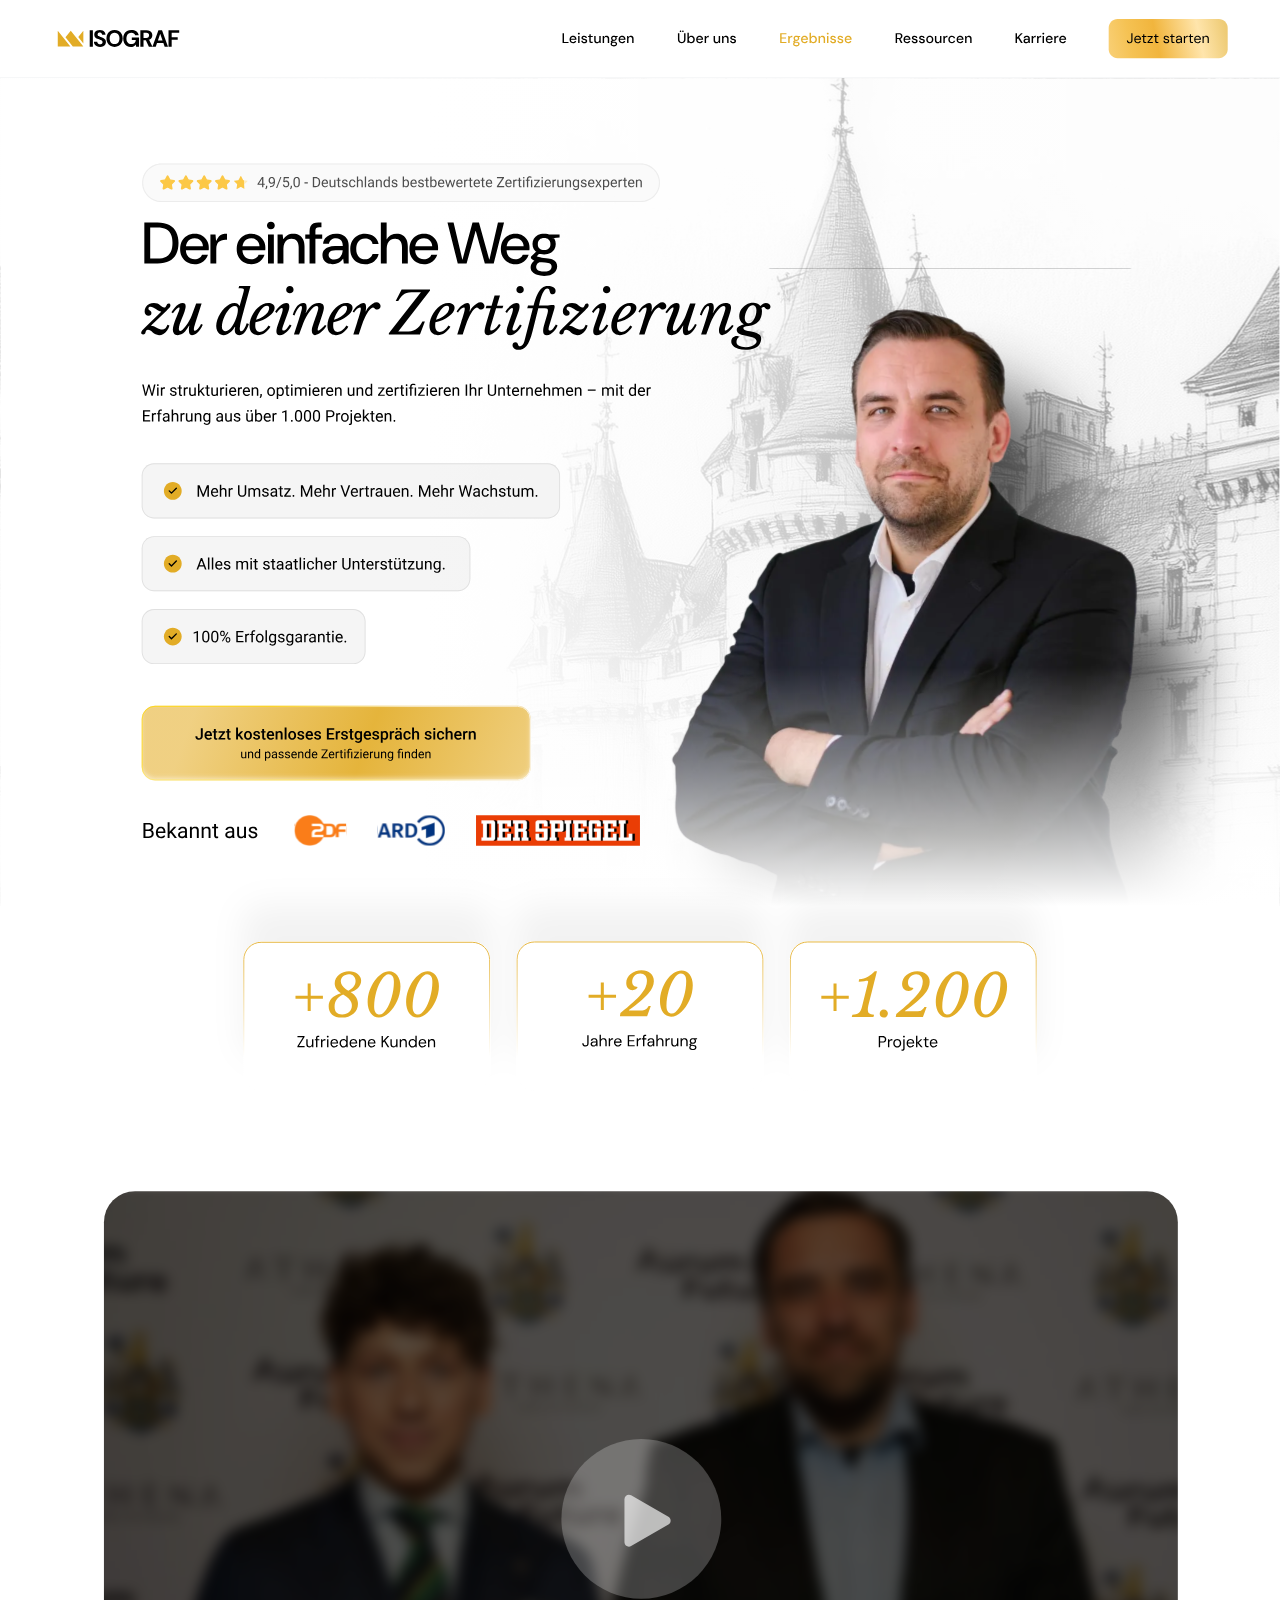
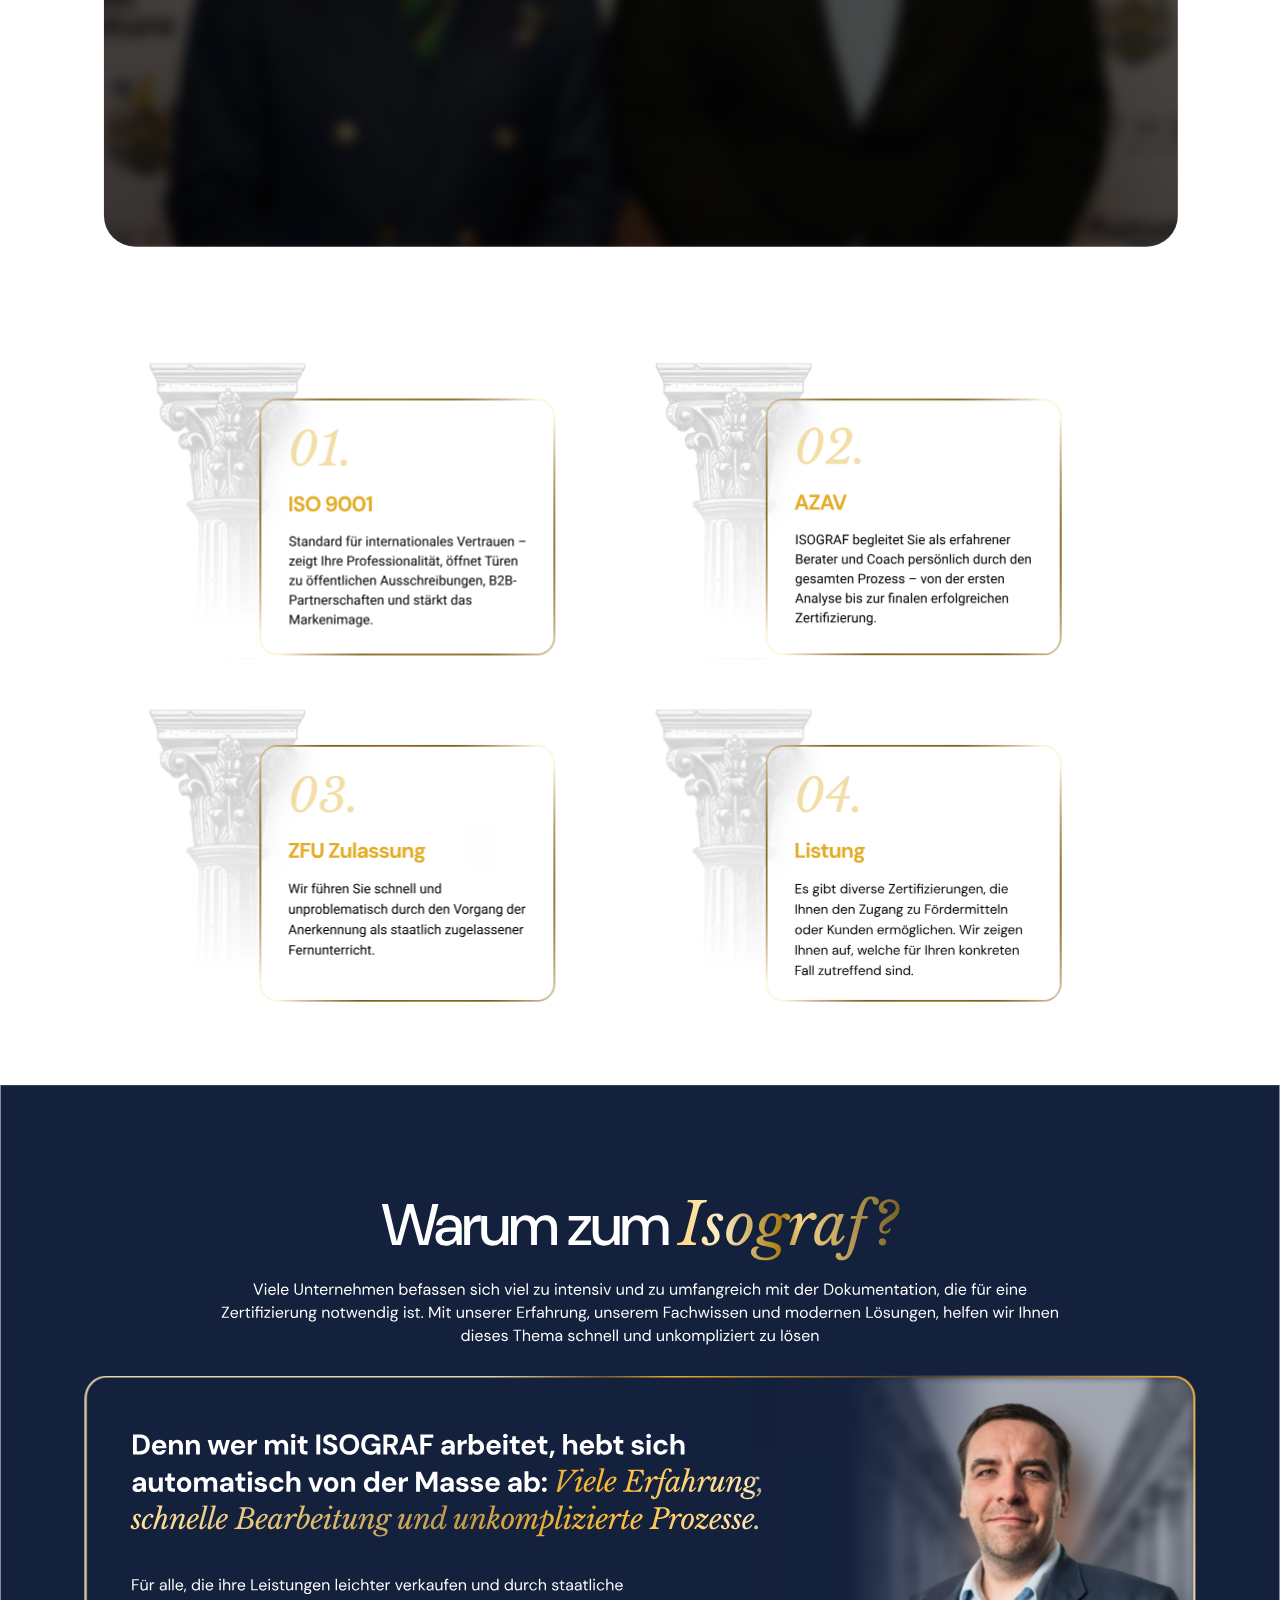
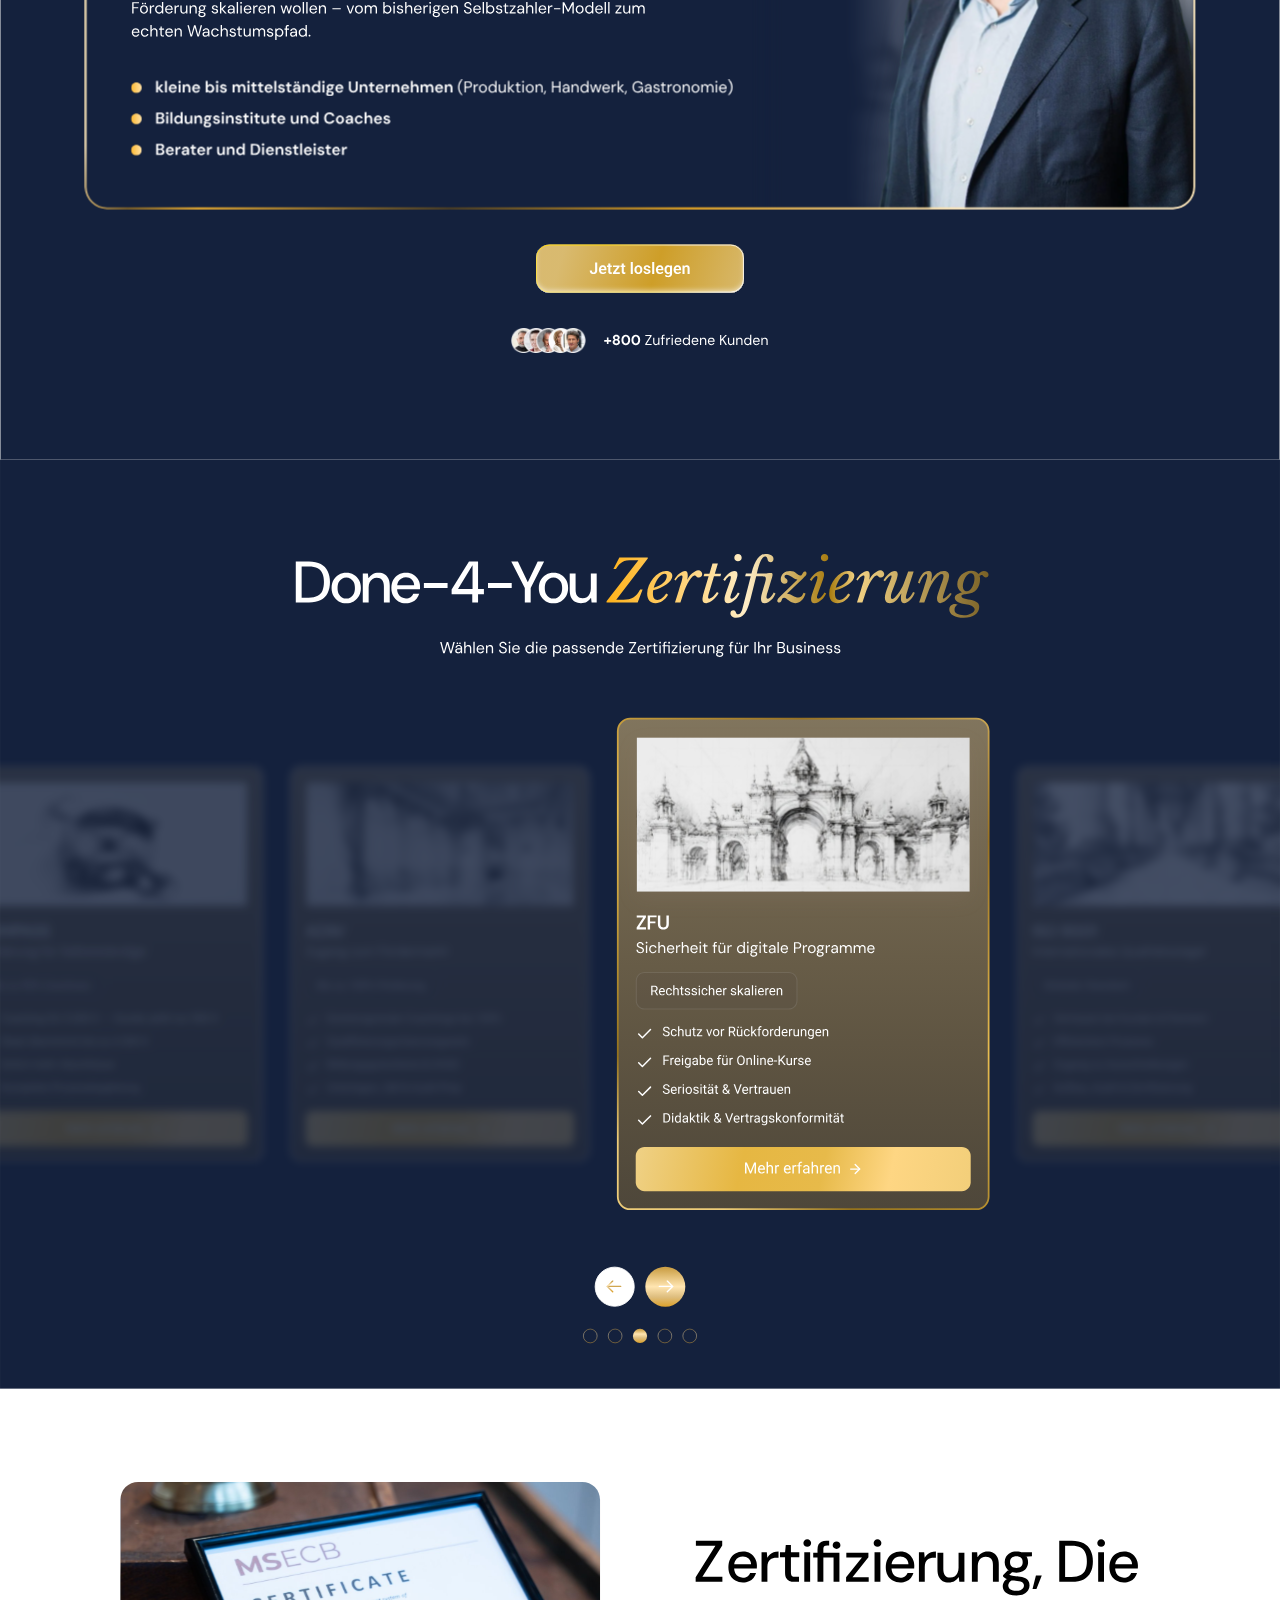
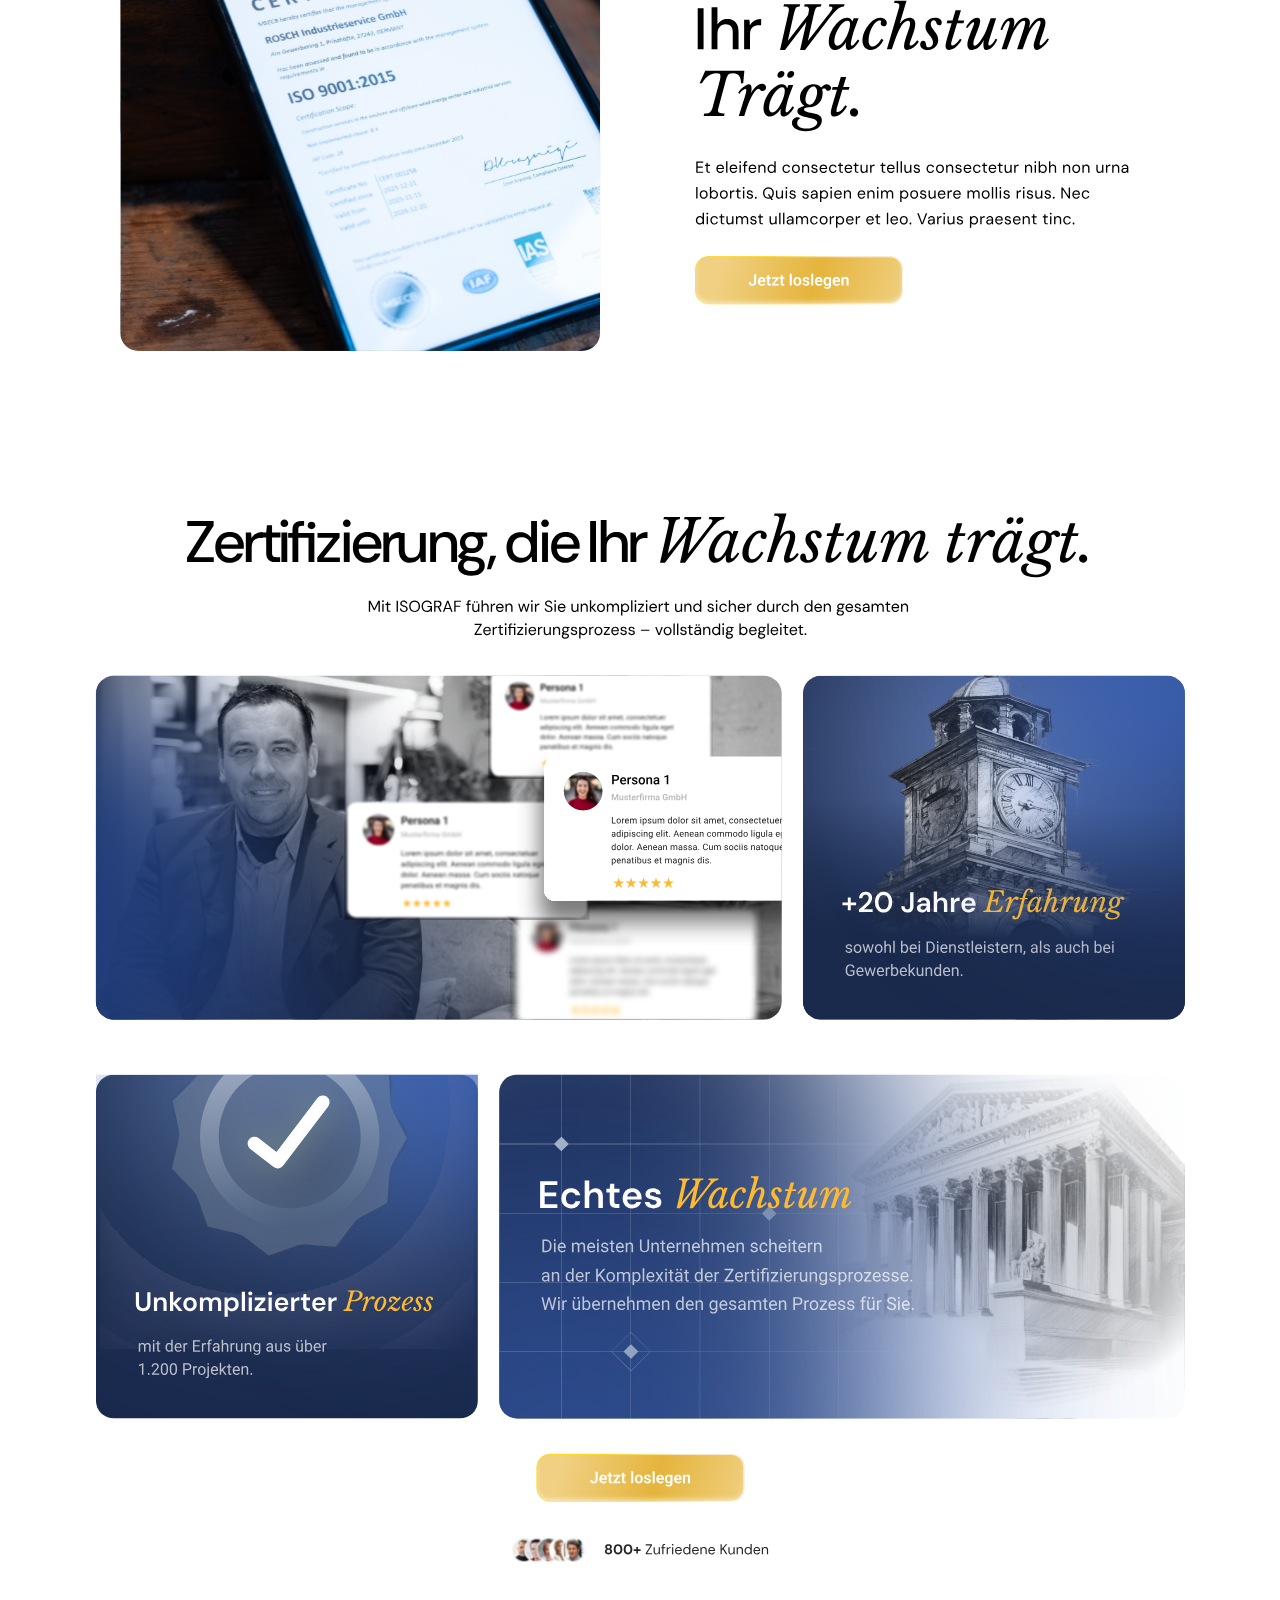
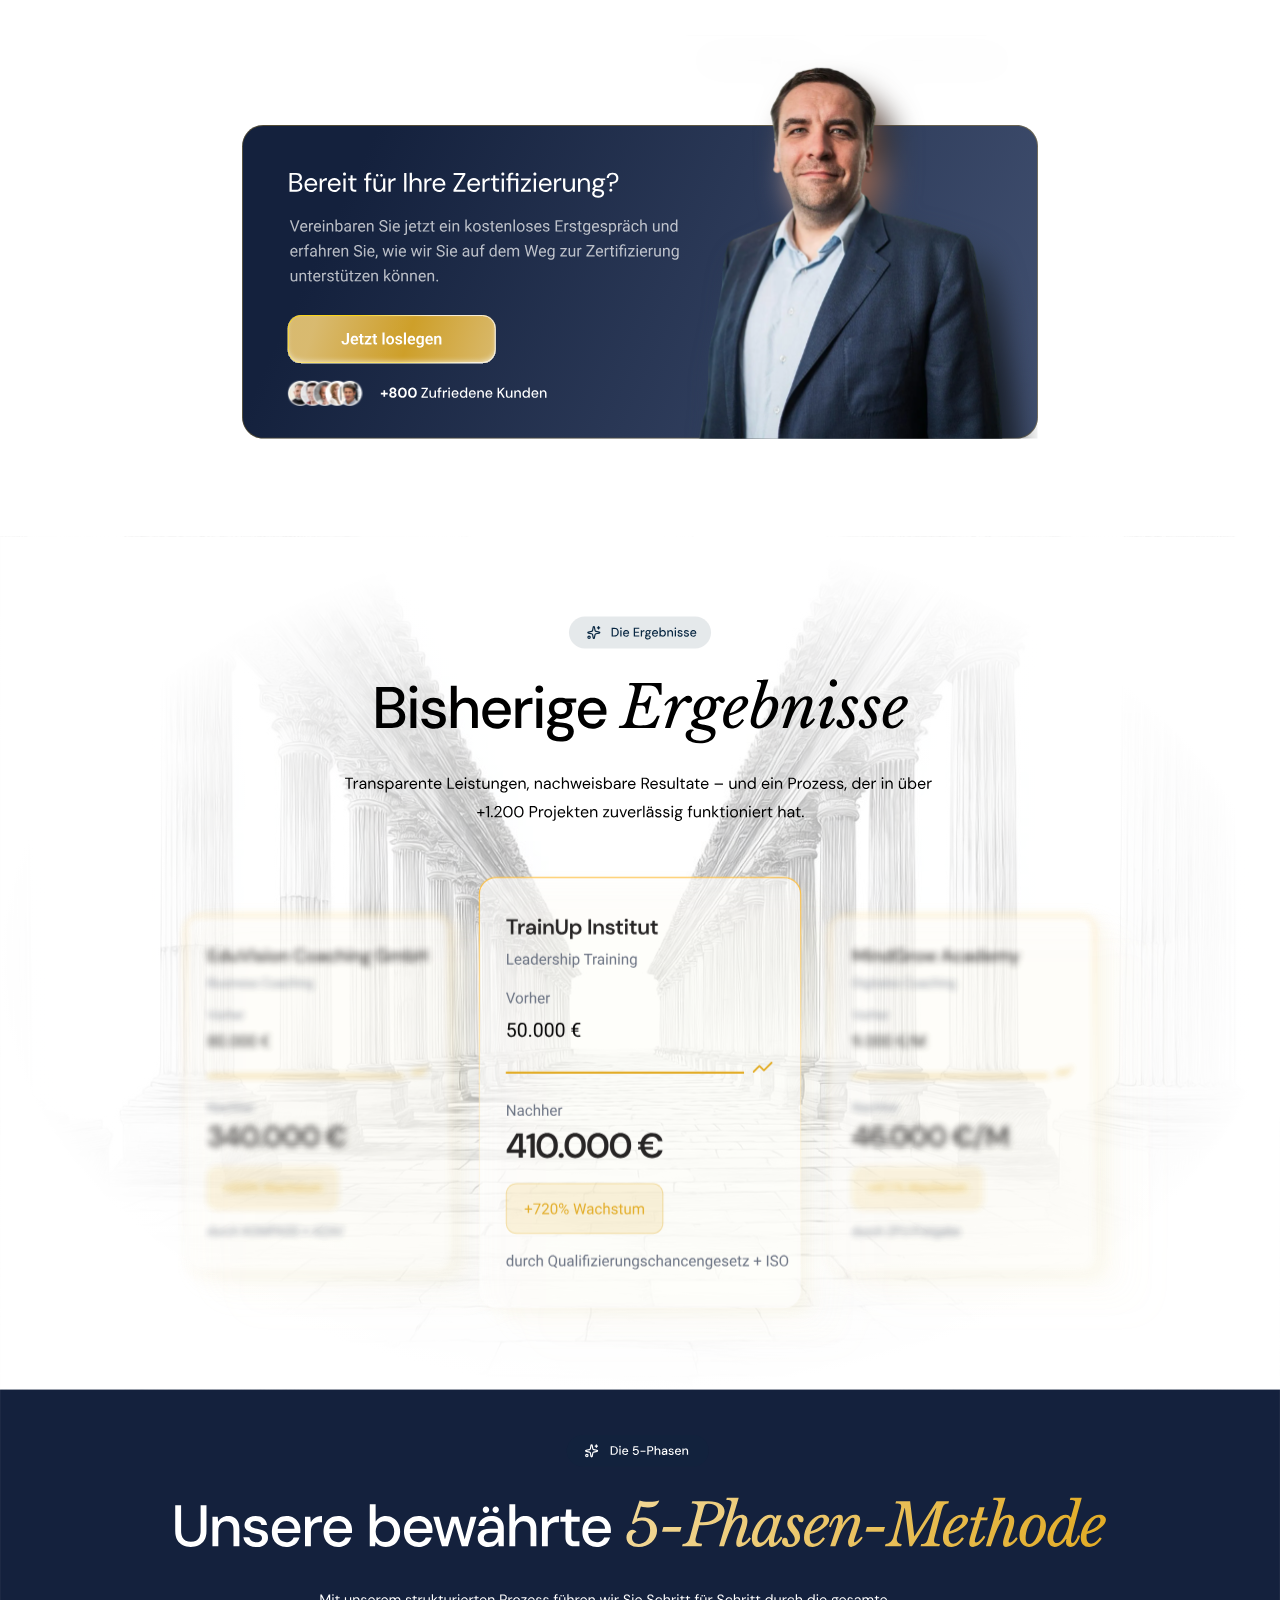
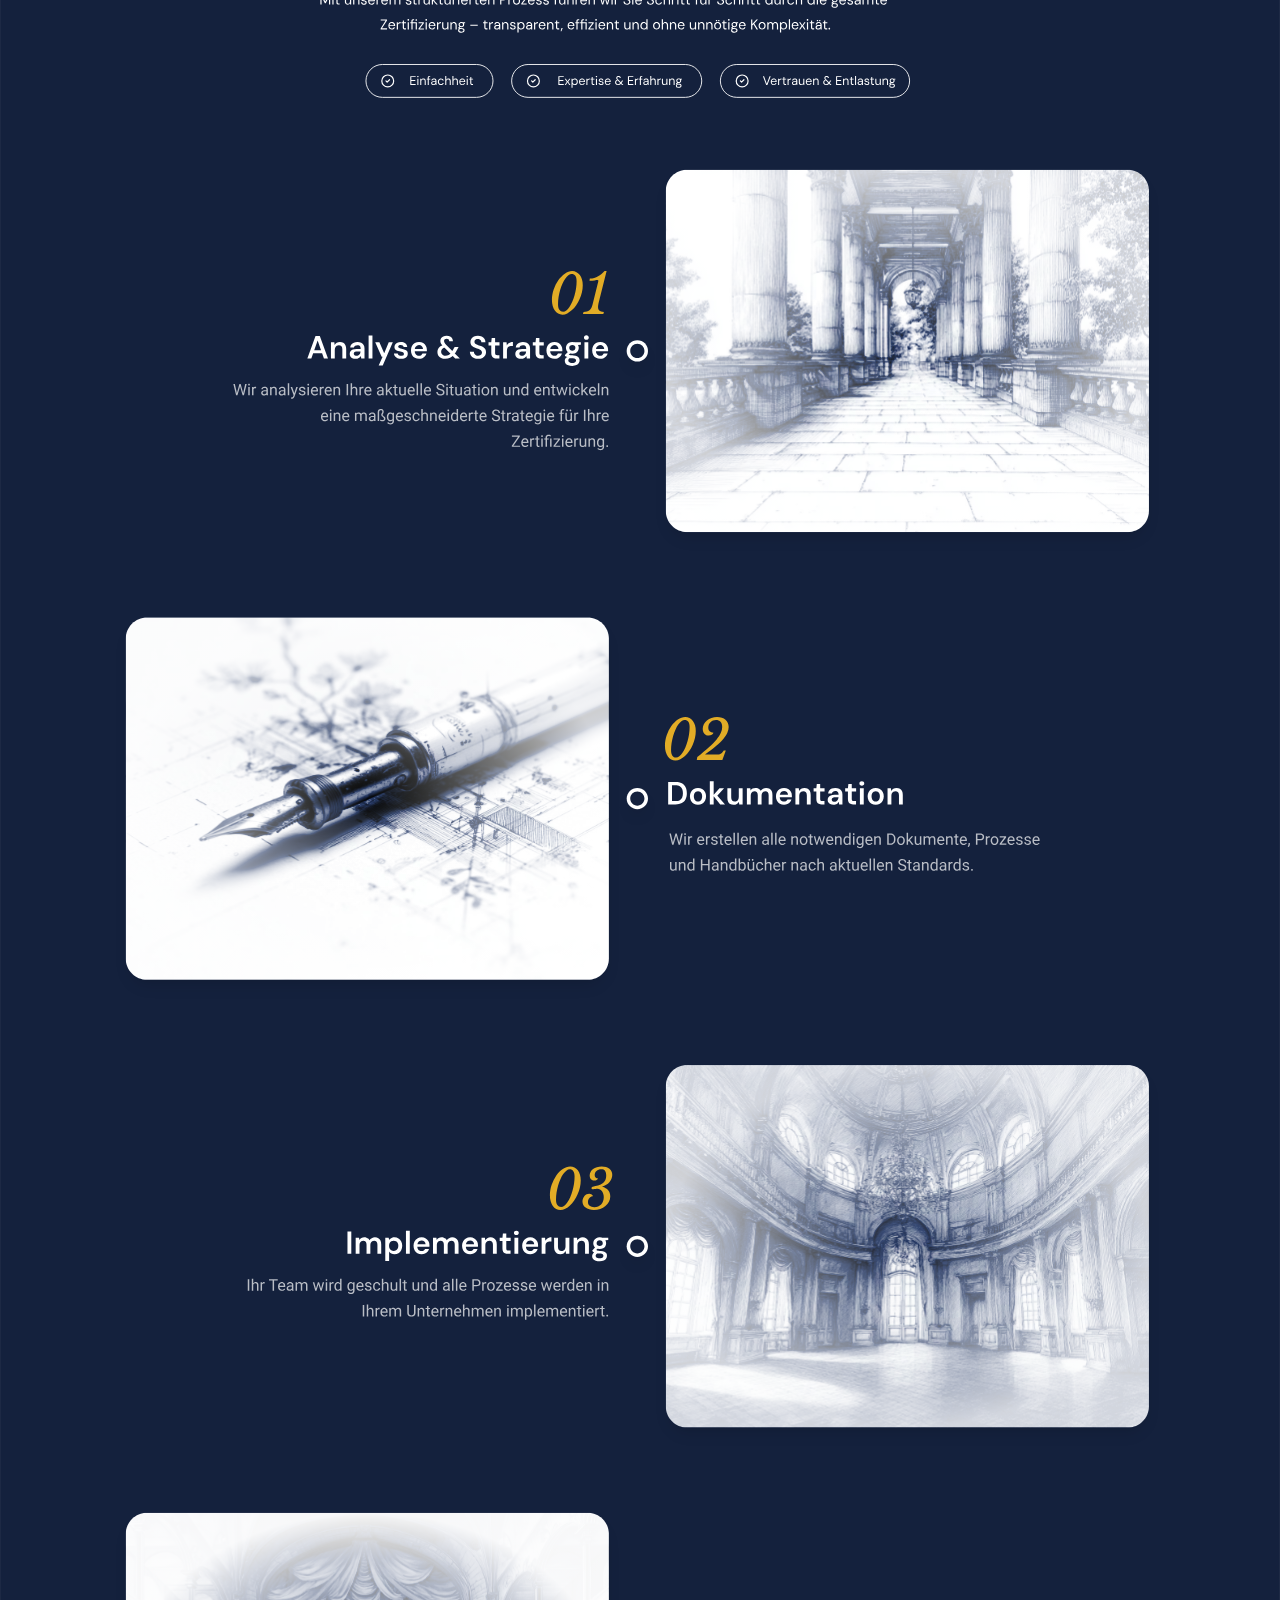
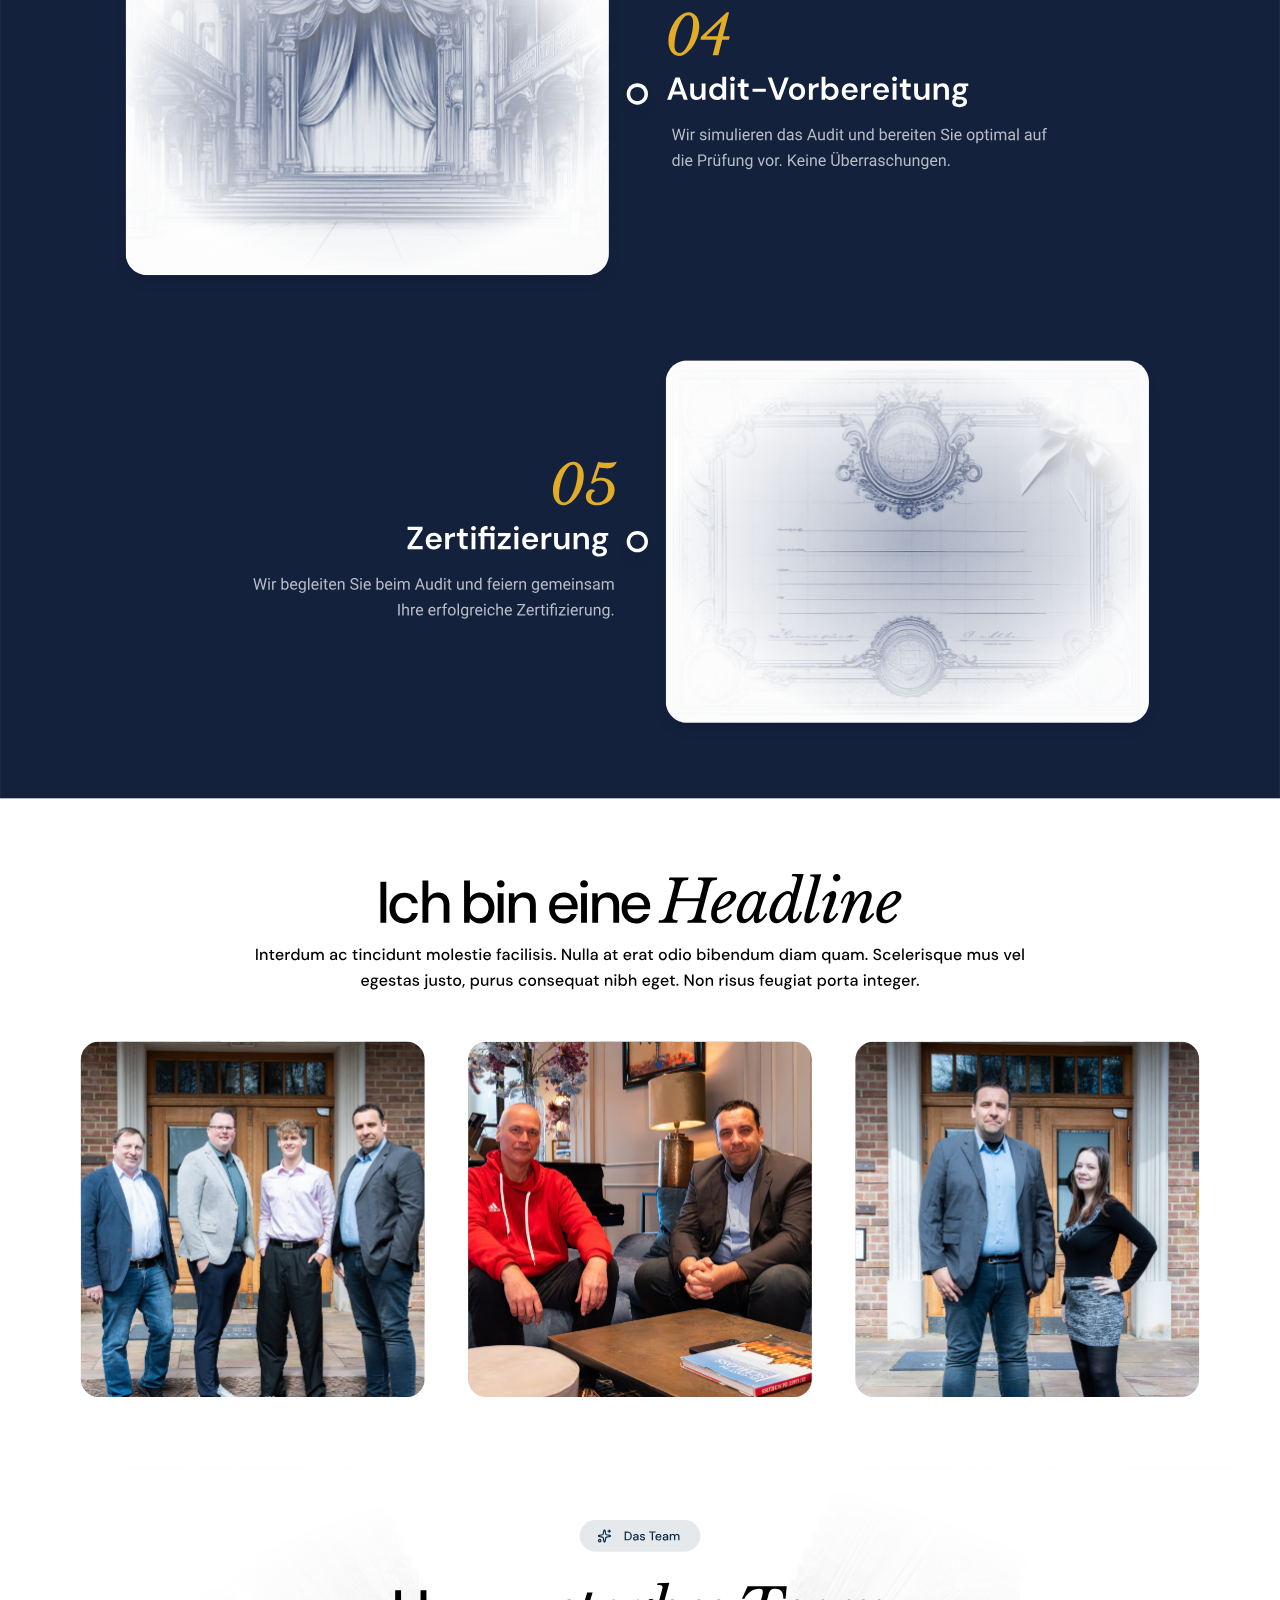
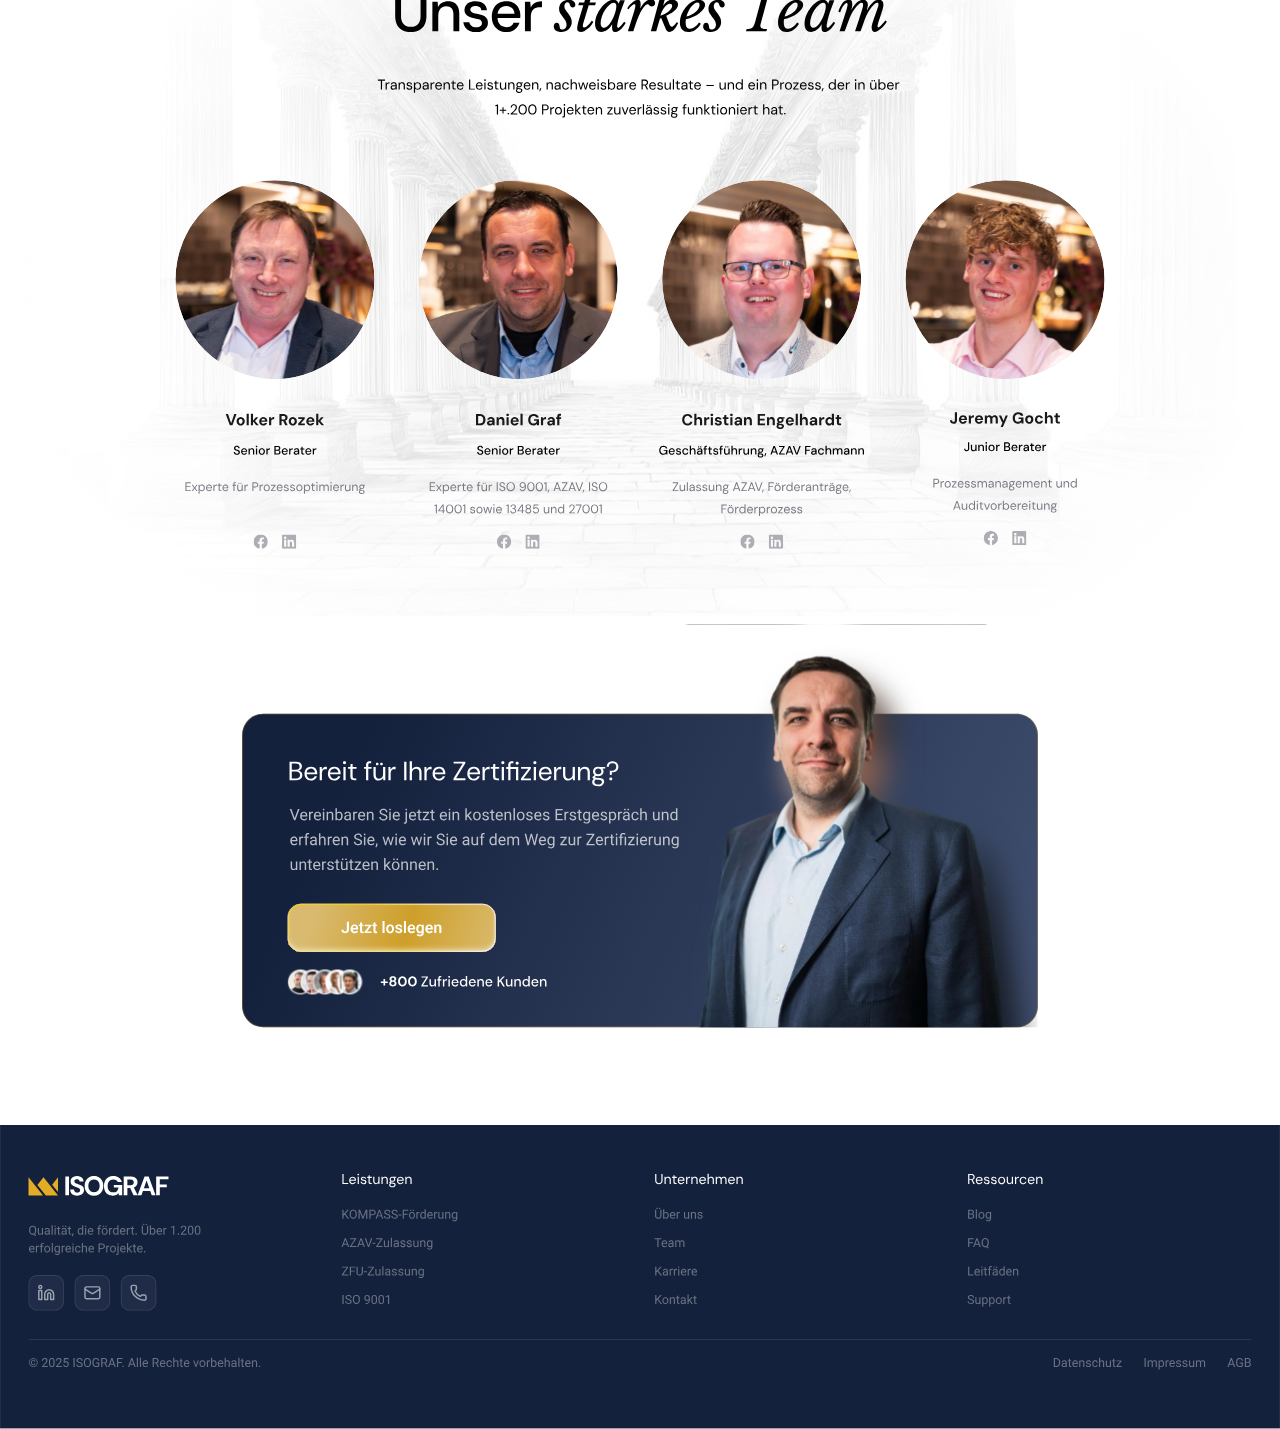
==== index.html @ be615090 "V4: Direct SVG render — 1:1 Figma design, externalized images (5.7MB SVG + 10MB assets)" ====
<!DOCTYPE html>
<html lang="de">
<head>
    <meta charset="UTF-8">
    <meta name="viewport" content="width=device-width, initial-scale=1.0">
    <title>Isograf — Der einfache Weg zu deiner Zertifizierung</title>
    <meta name="description" content="Wir strukturieren, optimieren und zertifizieren Ihr Unternehmen – mit der Erfahrung aus über 1.000 Projekten. 100% Erfolgsgarantie.">
    <style>
        * { margin: 0; padding: 0; box-sizing: border-box; }
        html { scroll-behavior: smooth; }
        body {
            background: #FFFFFF;
            overflow-x: hidden;
            display: flex;
            flex-direction: column;
            align-items: center;
        }

        /* SVG container — renders the Figma design 1:1 */
        .svg-container {
            width: 100%;
            max-width: 1441px;
            line-height: 0;
        }

        .svg-container object {
            width: 100%;
            height: auto;
        }

        /* For screens wider than design, center with white sides */
        @media (min-width: 1442px) {
            body { background: #F5F5F5; }
            .svg-container { 
                box-shadow: 0 0 60px rgba(0,0,0,0.08);
            }
        }
    </style>
</head>
<body>
    <div class="svg-container">
        <object data="isograf-externalized.svg" type="image/svg+xml" width="100%">
            <!-- Fallback for browsers that can't render SVG -->
            <img src="isograf-main-design.png" alt="Isograf Landing Page" style="width:100%;height:auto;">
        </object>
    </div>
</body>
</html>
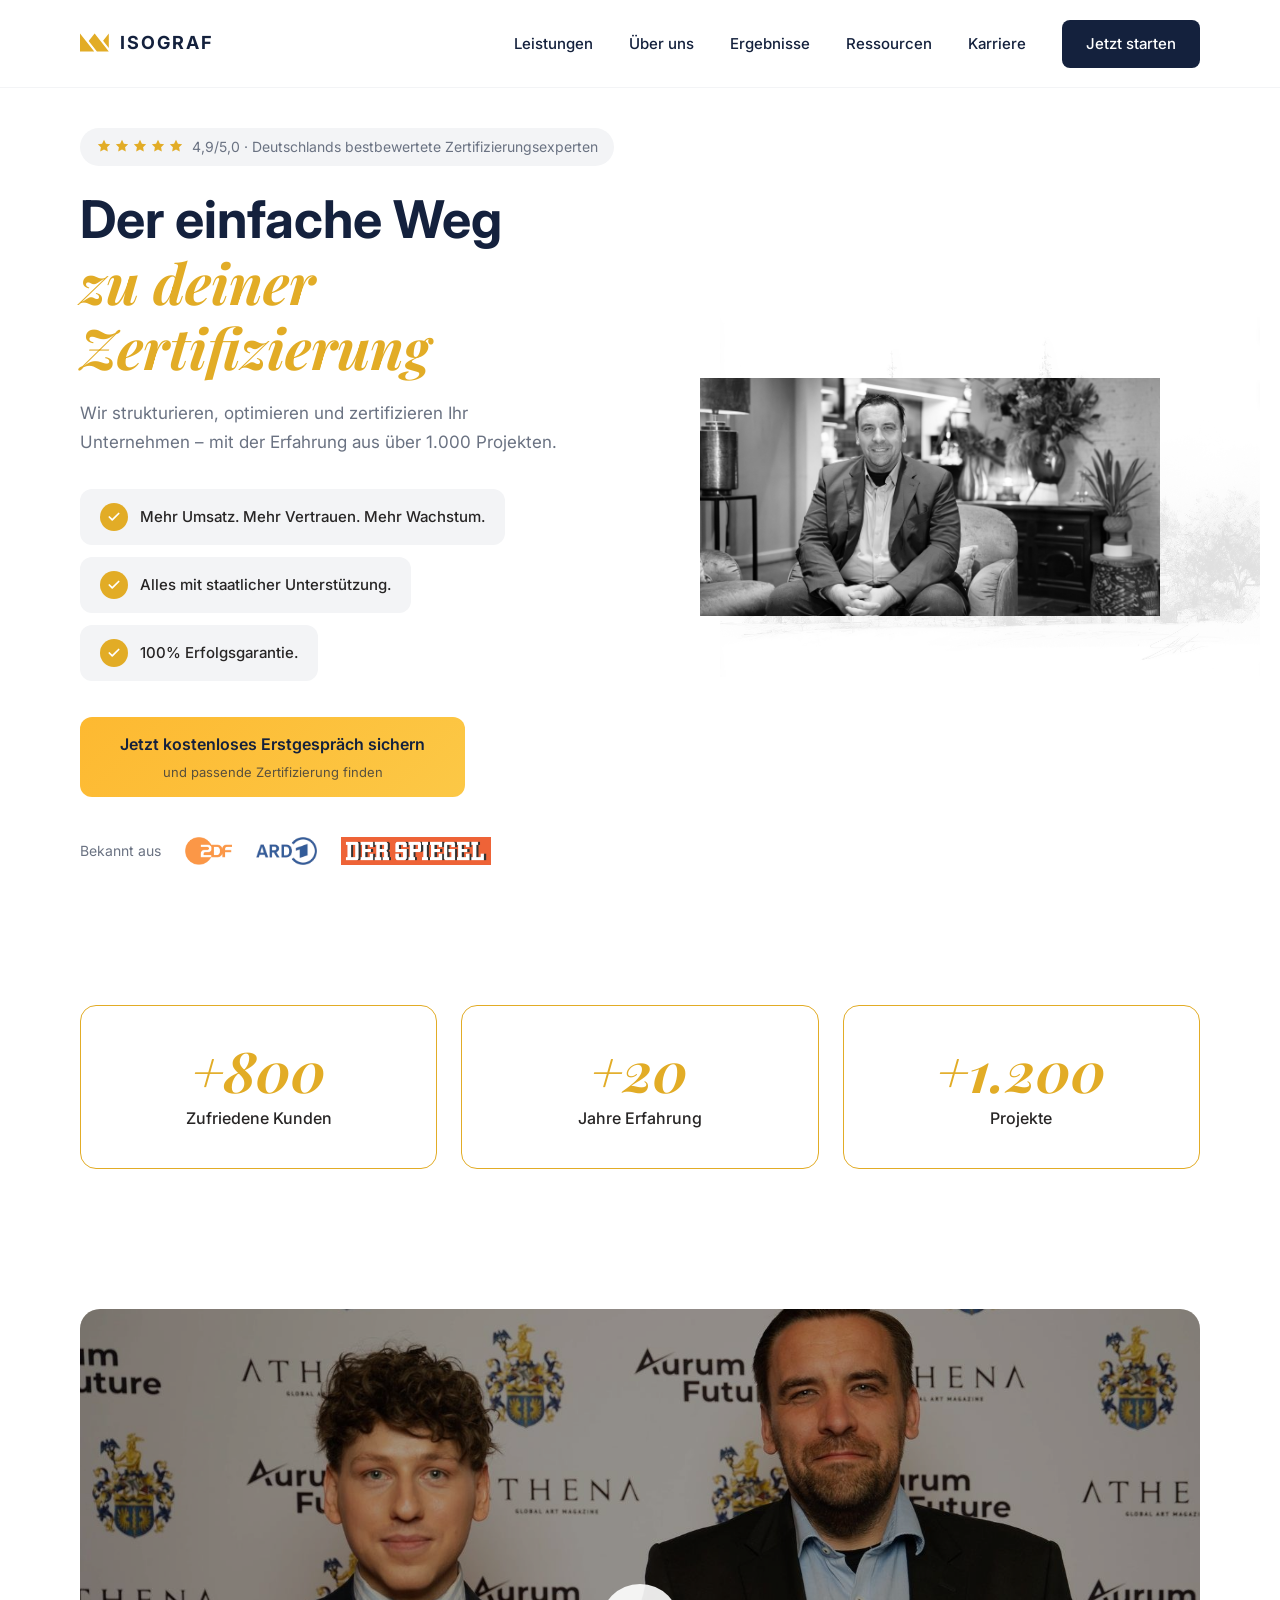
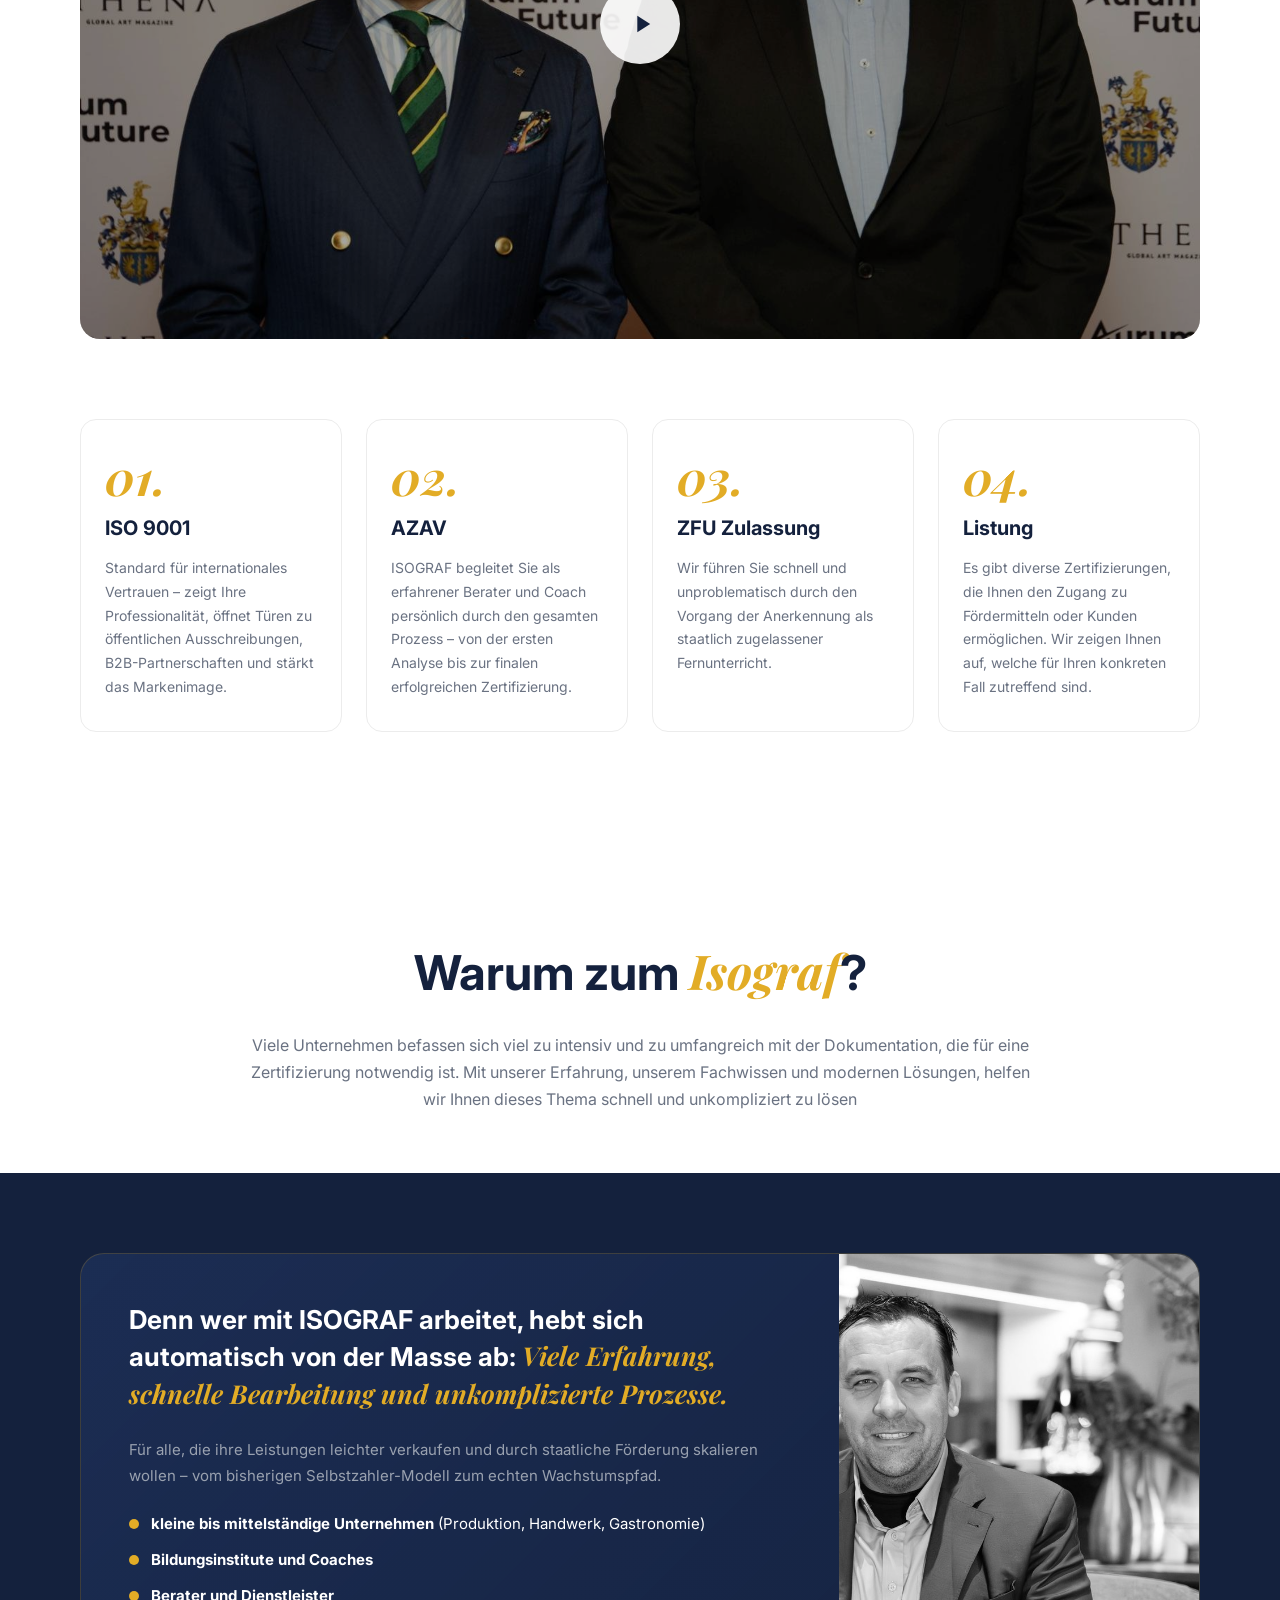
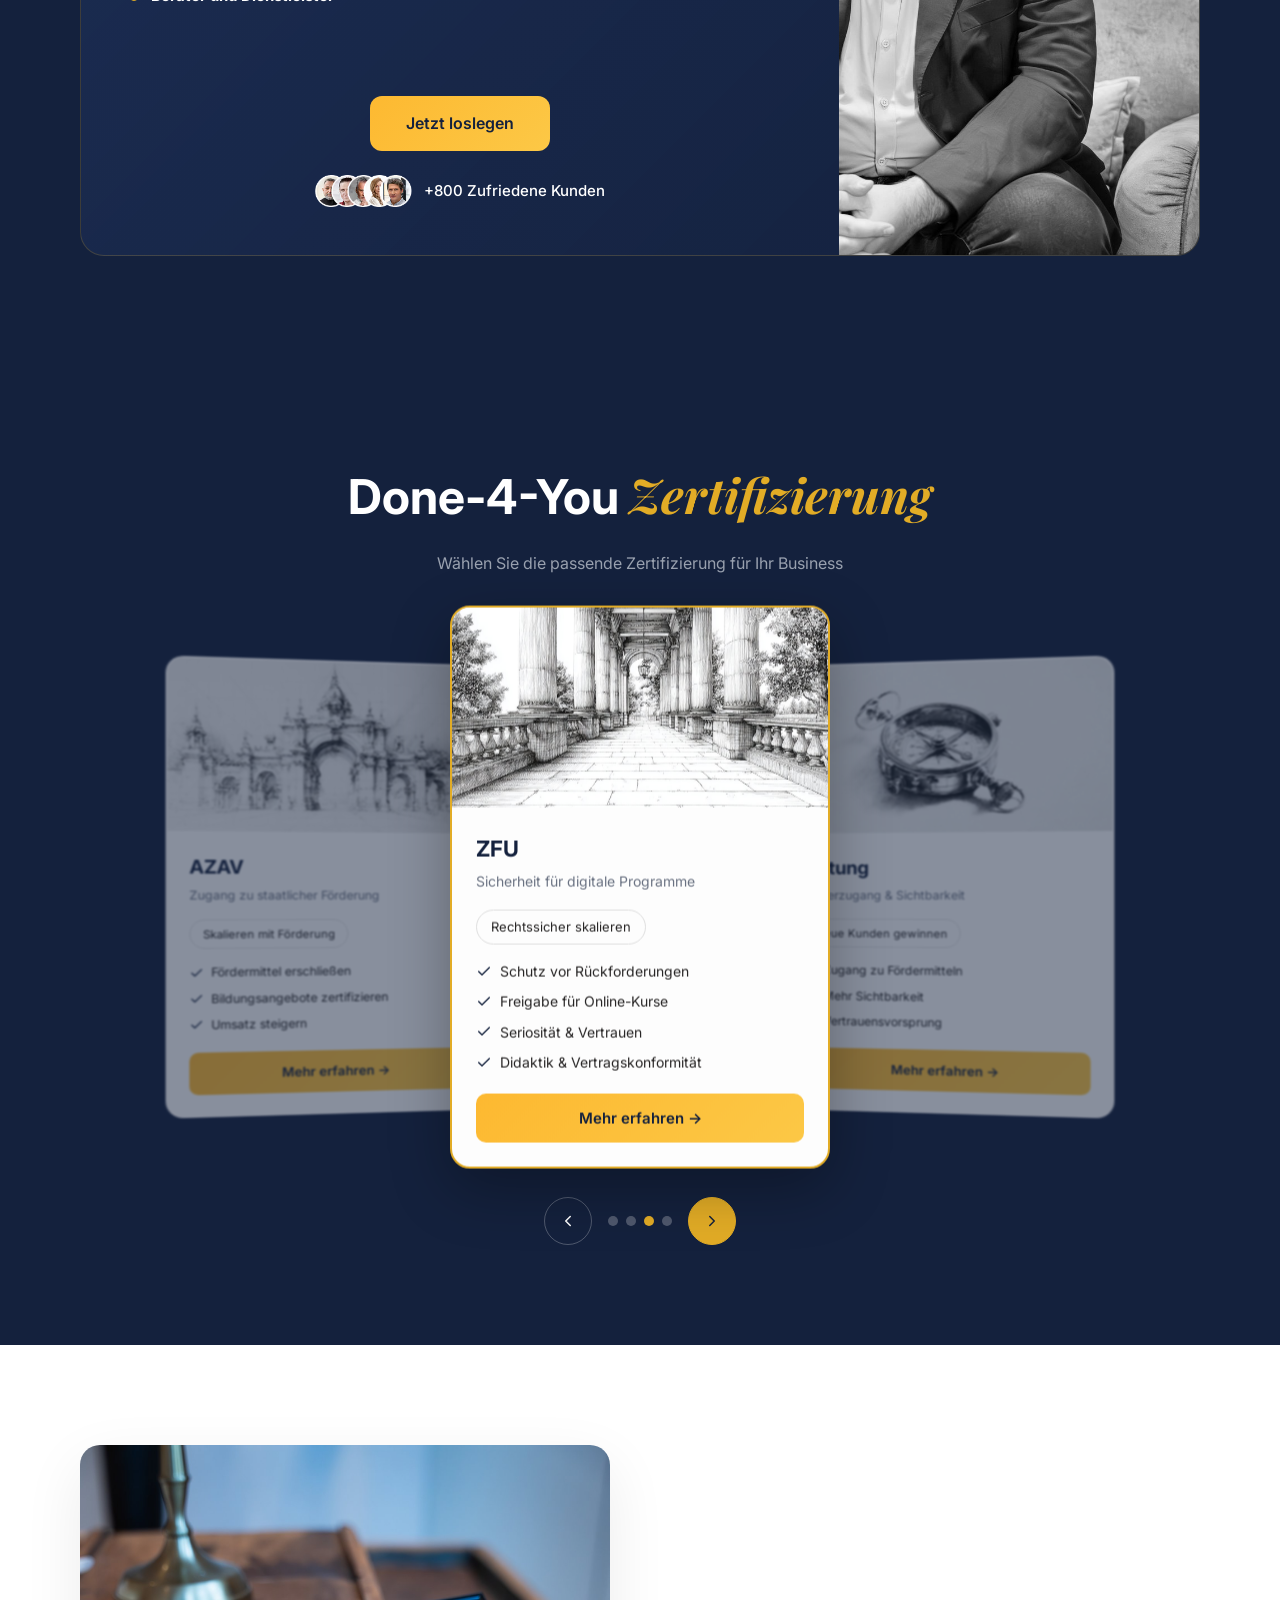
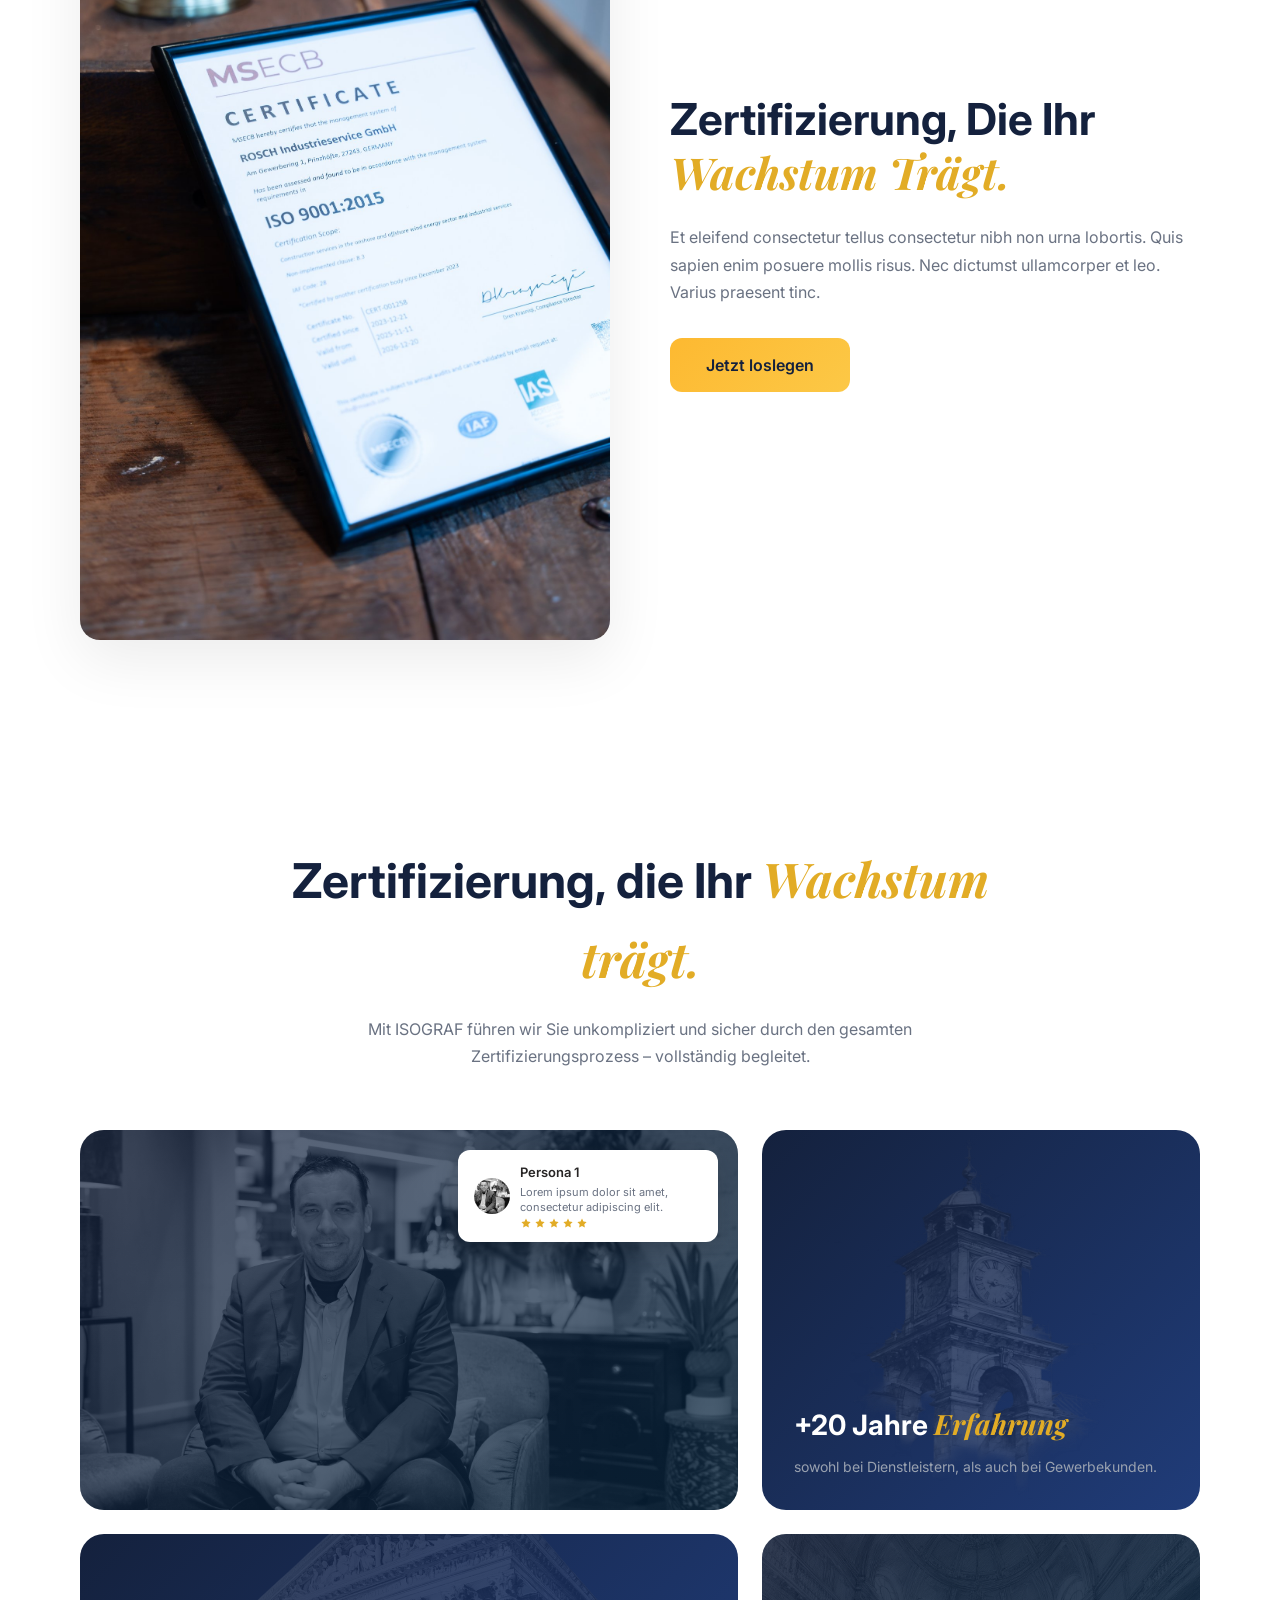
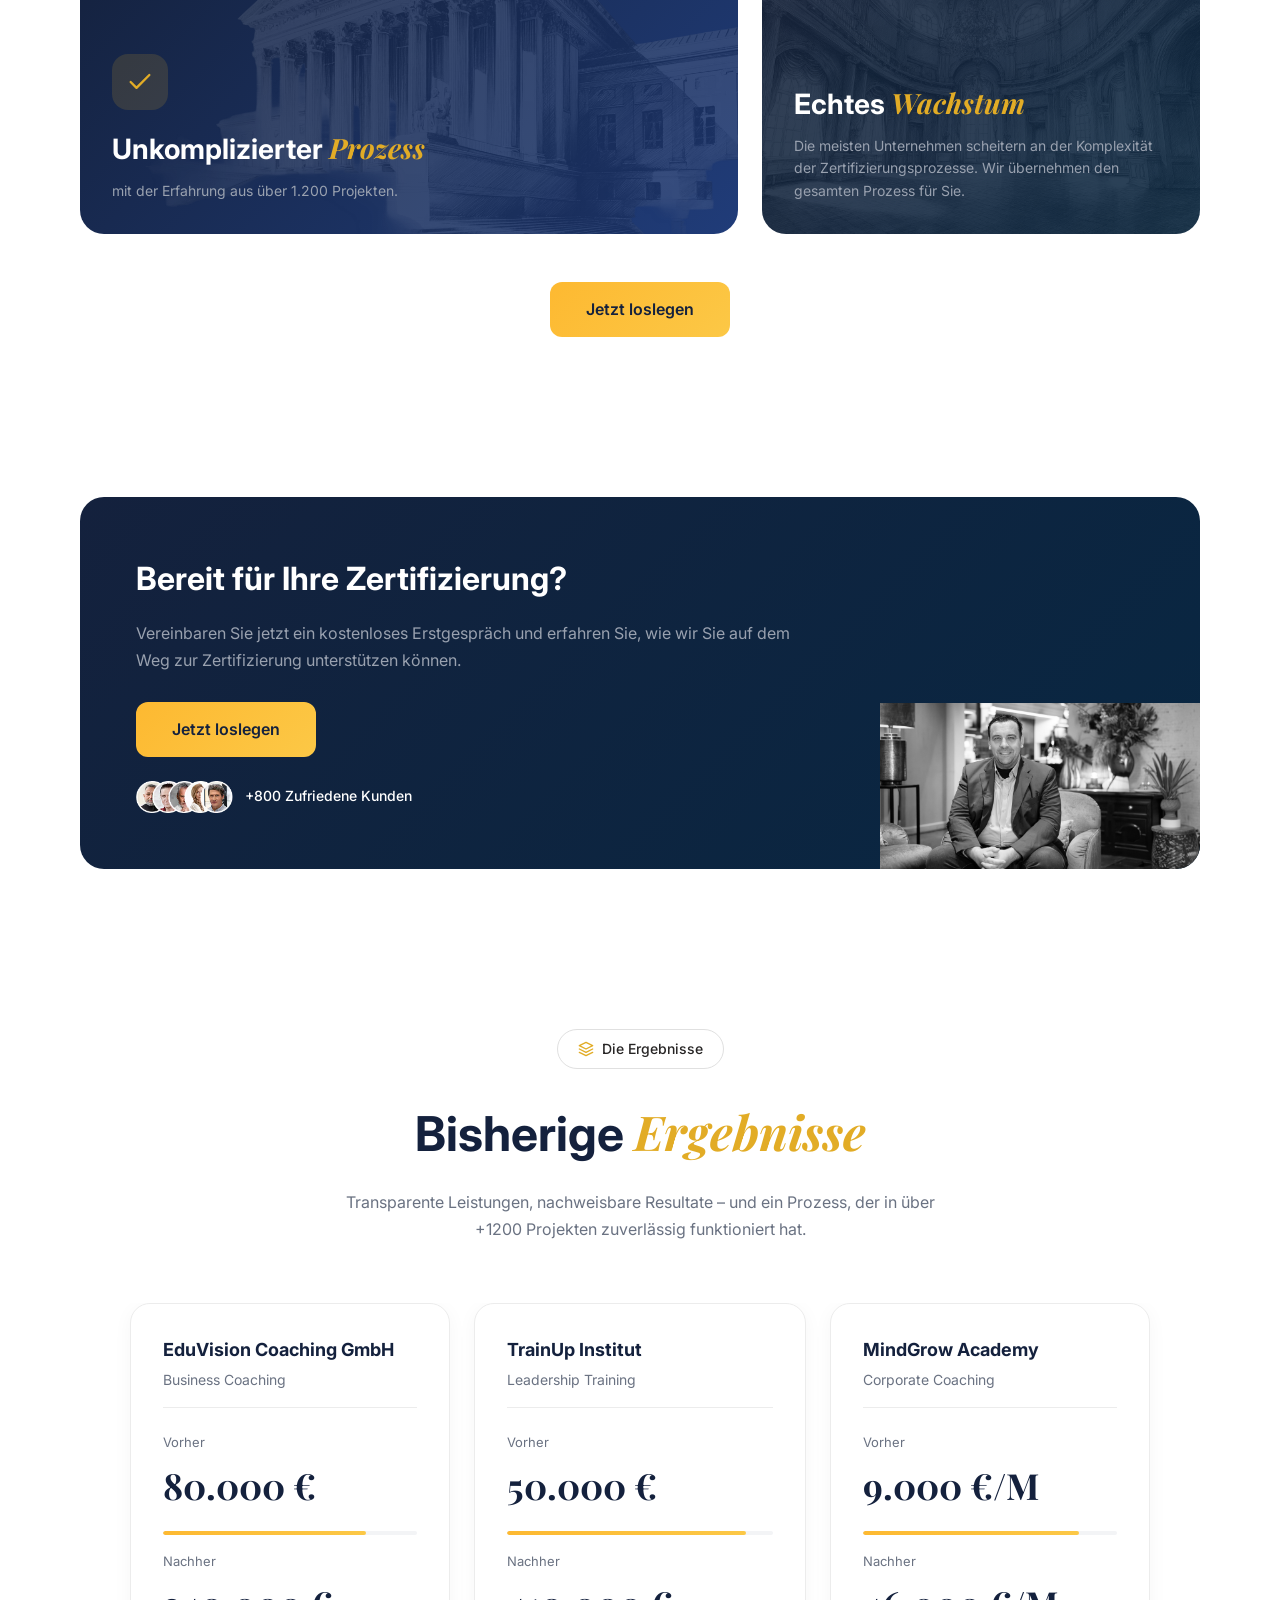
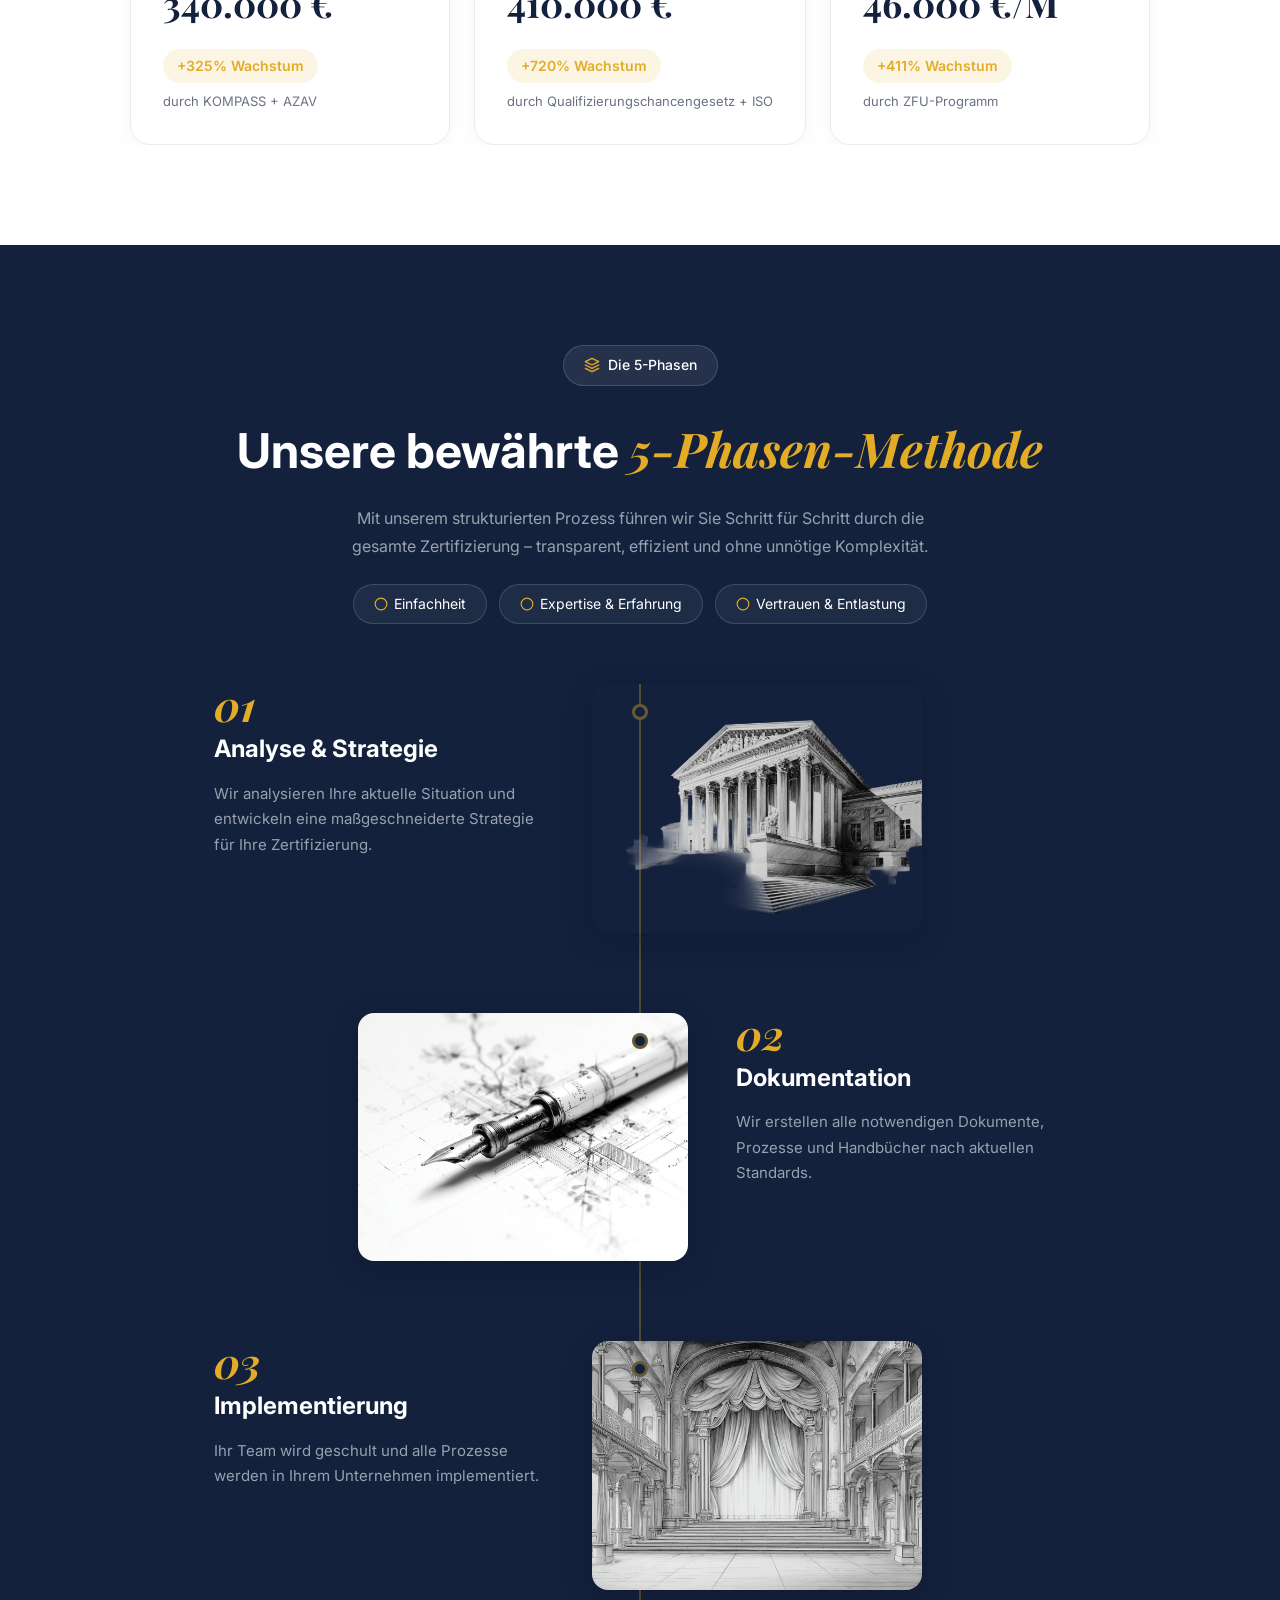
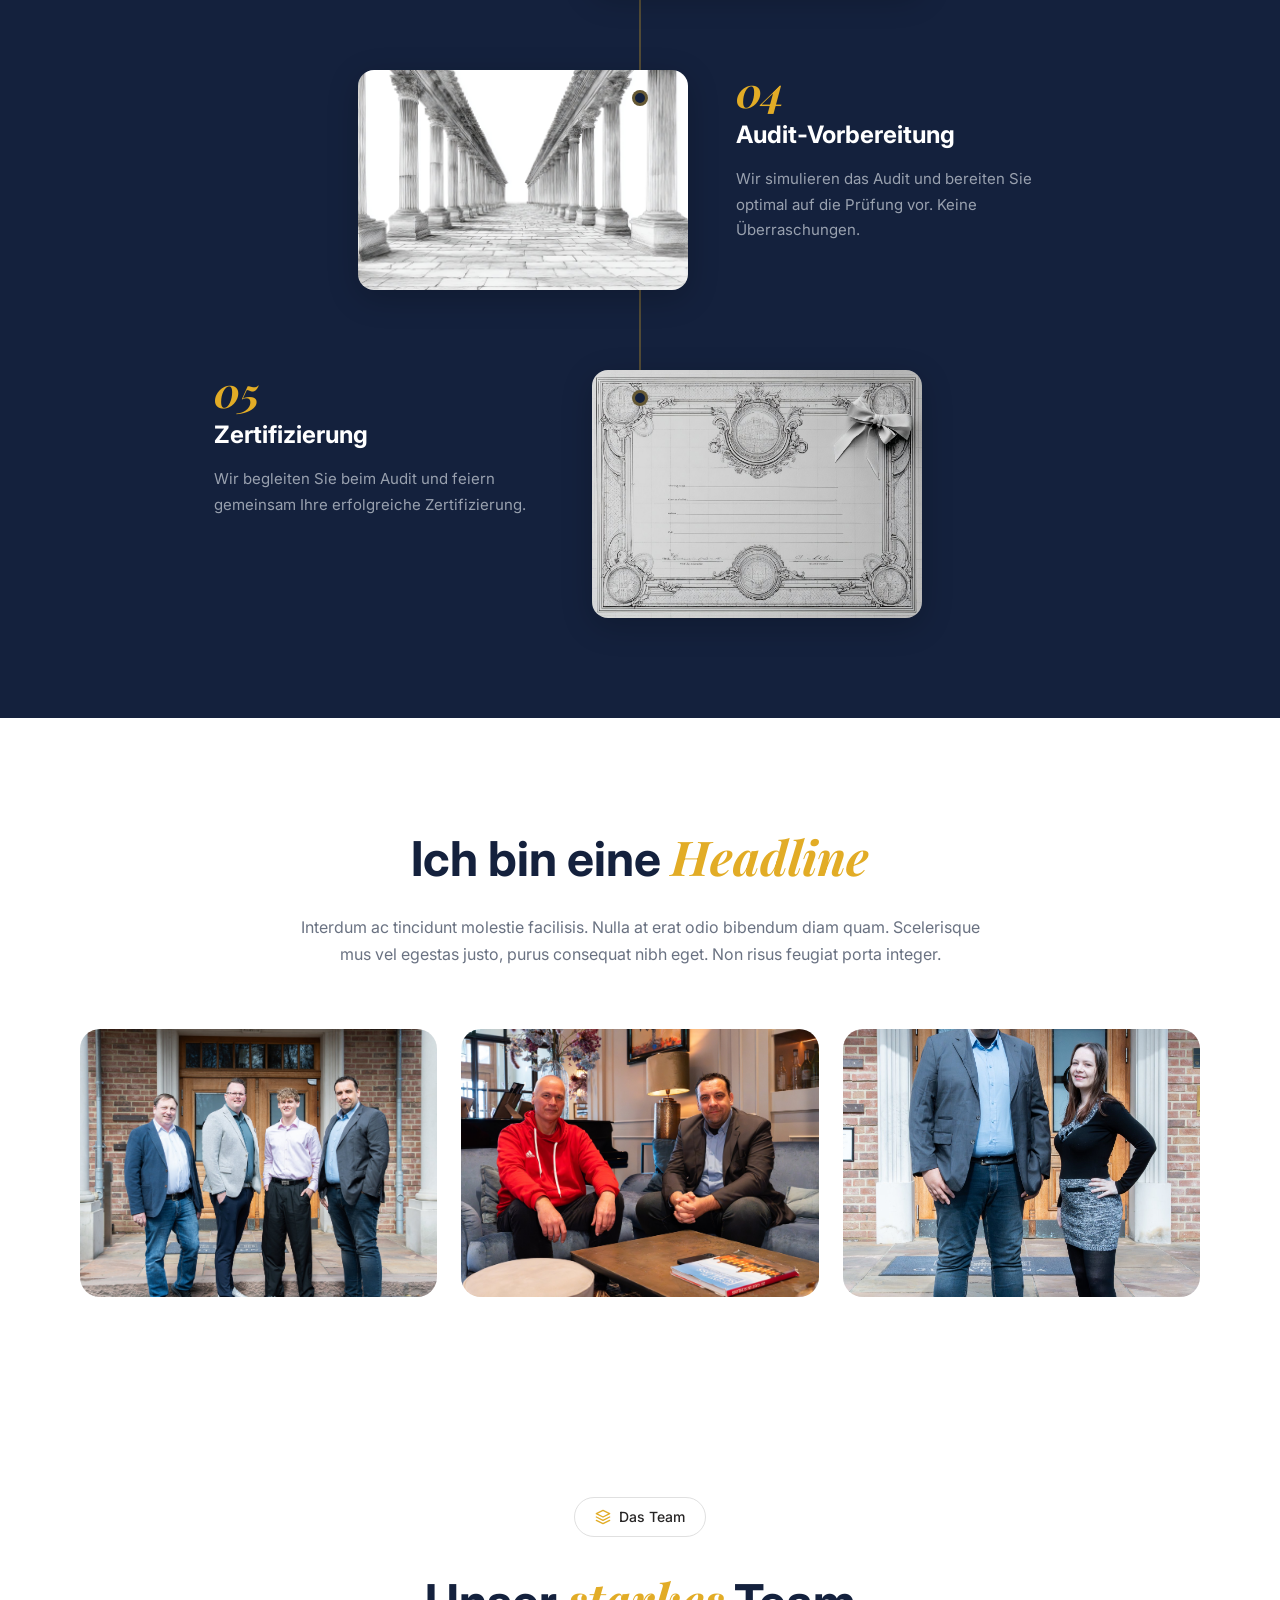
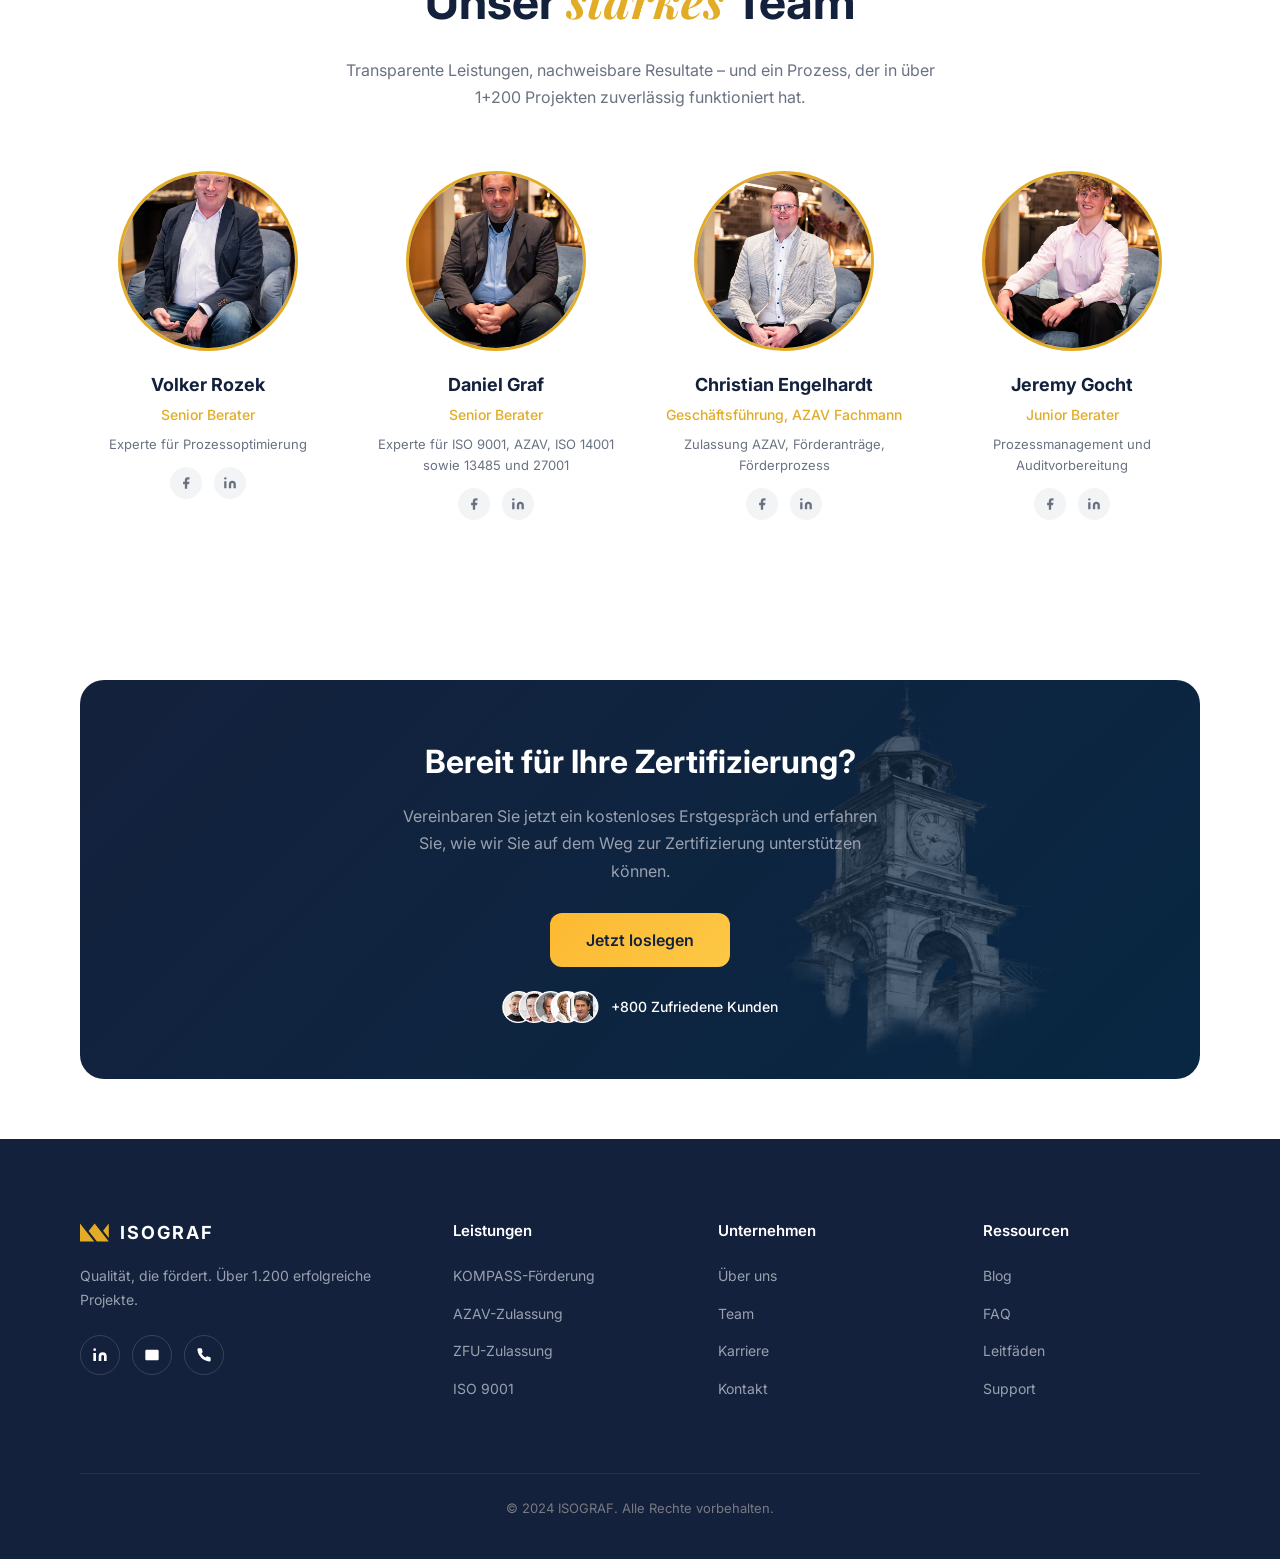
==== commit 494d266a: "V5: Real HTML/CSS/JS — exact SVG colors, real image assets, responsive, editable text" ====
--- a/index.html
+++ b/index.html
@@ -5,44 +5,876 @@
     <meta name="viewport" content="width=device-width, initial-scale=1.0">
     <title>Isograf — Der einfache Weg zu deiner Zertifizierung</title>
     <meta name="description" content="Wir strukturieren, optimieren und zertifizieren Ihr Unternehmen – mit der Erfahrung aus über 1.000 Projekten. 100% Erfolgsgarantie.">
-    <style>
-        * { margin: 0; padding: 0; box-sizing: border-box; }
-        html { scroll-behavior: smooth; }
-        body {
-            background: #FFFFFF;
-            overflow-x: hidden;
-            display: flex;
-            flex-direction: column;
-            align-items: center;
-        }
-
-        /* SVG container — renders the Figma design 1:1 */
-        .svg-container {
-            width: 100%;
-            max-width: 1441px;
-            line-height: 0;
-        }
-
-        .svg-container object {
-            width: 100%;
-            height: auto;
-        }
-
-        /* For screens wider than design, center with white sides */
-        @media (min-width: 1442px) {
-            body { background: #F5F5F5; }
-            .svg-container { 
-                box-shadow: 0 0 60px rgba(0,0,0,0.08);
-            }
-        }
-    </style>
+    <link rel="stylesheet" href="styles.css">
+    <link rel="preconnect" href="https://fonts.googleapis.com">
+    <link rel="preconnect" href="https://fonts.gstatic.com" crossorigin>
+    <link href="https://fonts.googleapis.com/css2?family=Inter:wght@400;500;600;700&family=Playfair+Display:ital,wght@0,400;0,700;1,400;1,700&display=swap" rel="stylesheet">
 </head>
 <body>
-    <div class="svg-container">
-        <object data="isograf-externalized.svg" type="image/svg+xml" width="100%">
-            <!-- Fallback for browsers that can't render SVG -->
-            <img src="isograf-main-design.png" alt="Isograf Landing Page" style="width:100%;height:auto;">
-        </object>
-    </div>
+
+<!-- ============================================
+     1. NAVIGATION
+     ============================================ -->
+<nav class="nav" id="nav">
+    <div class="container">
+        <a href="#" class="nav-logo">
+            <svg viewBox="0 0 30 20" fill="none" xmlns="http://www.w3.org/2000/svg">
+                <path fill-rule="evenodd" clip-rule="evenodd" d="M0.023 0.563H0V18.437H14.214L0.023 0.563ZM23.089 7.773L28.812 14.983V0.563L23.089 7.773ZM14.658 0.563H14.61L8.669 8.045L16.919 18.437H28.812V18.39L14.658 0.563Z" fill="#E2AC26"/>
+            </svg>
+            <span>ISOGRAF</span>
+        </a>
+
+        <div class="nav-links" id="navLinks">
+            <a href="#leistungen">Leistungen</a>
+            <a href="#ueber-uns">Über uns</a>
+            <a href="#ergebnisse" class="active">Ergebnisse</a>
+            <a href="#ressourcen">Ressourcen</a>
+            <a href="#karriere">Karriere</a>
+            <a href="#kontakt" class="nav-cta">Jetzt starten</a>
+        </div>
+
+        <button class="nav-hamburger" id="hamburger" aria-label="Menü öffnen">
+            <span></span>
+            <span></span>
+            <span></span>
+        </button>
+    </div>
+</nav>
+
+<!-- Mobile menu -->
+<div class="mobile-menu" id="mobileMenu">
+    <a href="#leistungen">Leistungen</a>
+    <a href="#ueber-uns">Über uns</a>
+    <a href="#ergebnisse" class="active">Ergebnisse</a>
+    <a href="#ressourcen">Ressourcen</a>
+    <a href="#karriere">Karriere</a>
+    <a href="#kontakt" class="btn-dark">Jetzt starten</a>
+</div>
+
+<!-- ============================================
+     2. HERO SECTION
+     ============================================ -->
+<section class="hero" id="hero">
+    <div class="container">
+        <div class="hero-left fade-in">
+            <!-- Rating badge -->
+            <div class="hero-rating">
+                <div class="hero-stars">
+                    <svg viewBox="0 0 20 20"><path d="M10 1l2.39 4.84 5.34.78-3.87 3.77.91 5.33L10 13.27l-4.77 2.51.91-5.33L2.27 6.68l5.34-.78L10 1z" fill="#E2AC26"/></svg>
+                    <svg viewBox="0 0 20 20"><path d="M10 1l2.39 4.84 5.34.78-3.87 3.77.91 5.33L10 13.27l-4.77 2.51.91-5.33L2.27 6.68l5.34-.78L10 1z" fill="#E2AC26"/></svg>
+                    <svg viewBox="0 0 20 20"><path d="M10 1l2.39 4.84 5.34.78-3.87 3.77.91 5.33L10 13.27l-4.77 2.51.91-5.33L2.27 6.68l5.34-.78L10 1z" fill="#E2AC26"/></svg>
+                    <svg viewBox="0 0 20 20"><path d="M10 1l2.39 4.84 5.34.78-3.87 3.77.91 5.33L10 13.27l-4.77 2.51.91-5.33L2.27 6.68l5.34-.78L10 1z" fill="#E2AC26"/></svg>
+                    <svg viewBox="0 0 20 20"><path d="M10 1l2.39 4.84 5.34.78-3.87 3.77.91 5.33L10 13.27l-4.77 2.51.91-5.33L2.27 6.68l5.34-.78L10 1z" fill="#E2AC26"/></svg>
+                </div>
+                <span>4,9/5,0 · Deutschlands bestbewertete Zertifizierungsexperten</span>
+            </div>
+
+            <!-- Headline -->
+            <h1>
+                Der einfache Weg
+                <span class="accent-italic">zu deiner Zertifizierung</span>
+            </h1>
+
+            <p class="hero-subtitle">
+                Wir strukturieren, optimieren und zertifizieren Ihr Unternehmen – mit der Erfahrung aus über 1.000 Projekten.
+            </p>
+
+            <!-- Checklist pills -->
+            <div class="hero-checks">
+                <div class="hero-check">
+                    <span class="hero-check-icon">
+                        <svg viewBox="0 0 24 24"><polyline points="20 6 9 17 4 12"/></svg>
+                    </span>
+                    Mehr Umsatz. Mehr Vertrauen. Mehr Wachstum.
+                </div>
+                <div class="hero-check">
+                    <span class="hero-check-icon">
+                        <svg viewBox="0 0 24 24"><polyline points="20 6 9 17 4 12"/></svg>
+                    </span>
+                    Alles mit staatlicher Unterstützung.
+                </div>
+                <div class="hero-check">
+                    <span class="hero-check-icon">
+                        <svg viewBox="0 0 24 24"><polyline points="20 6 9 17 4 12"/></svg>
+                    </span>
+                    100% Erfolgsgarantie.
+                </div>
+            </div>
+
+            <!-- CTA button -->
+            <div class="hero-cta-group">
+                <a href="#kontakt" class="btn-gold">
+                    <span>Jetzt kostenloses Erstgespräch sichern</span>
+                    <span class="btn-sub">und passende Zertifizierung finden</span>
+                </a>
+            </div>
+
+            <!-- Bekannt aus -->
+            <div class="hero-bekannt">
+                <span class="hero-bekannt-label">Bekannt aus</span>
+                <div class="hero-bekannt-logos">
+                    <img src="svg-assets/image3_75_2473.png" alt="ZDF">
+                    <img src="svg-assets/image4_75_2473.png" alt="ARD">
+                    <img src="svg-assets/image5_75_2473.png" alt="DER SPIEGEL">
+                </div>
+            </div>
+        </div>
+
+        <div class="hero-right">
+            <img src="svg-assets/image0_75_2473.jpg" alt="Château sketch" class="hero-watermark">
+            <img src="svg-assets/image17_75_2473.jpg" alt="Daniel Graf" class="hero-portrait fade-in-right">
+        </div>
+    </div>
+</section>
+
+<!-- ============================================
+     3. STATS SECTION
+     ============================================ -->
+<section class="stats">
+    <div class="container">
+        <div class="stats-grid">
+            <div class="stat-card fade-in">
+                <div class="stat-number">+800</div>
+                <div class="stat-label">Zufriedene Kunden</div>
+            </div>
+            <div class="stat-card fade-in">
+                <div class="stat-number">+20</div>
+                <div class="stat-label">Jahre Erfahrung</div>
+            </div>
+            <div class="stat-card fade-in">
+                <div class="stat-number">+1.200</div>
+                <div class="stat-label">Projekte</div>
+            </div>
+        </div>
+    </div>
+</section>
+
+<!-- ============================================
+     4. VIDEO + SERVICES
+     ============================================ -->
+<section class="video-section" id="leistungen">
+    <div class="container">
+        <!-- Video thumbnail -->
+        <div class="video-wrapper fade-in">
+            <img src="svg-assets/image6_75_2473.jpg" alt="Isograf Video" class="video-thumbnail">
+            <div class="video-overlay">
+                <div class="play-button">
+                    <svg viewBox="0 0 24 24" fill="none">
+                        <path d="M8 5v14l11-7L8 5z" fill="#14213D"/>
+                    </svg>
+                </div>
+            </div>
+        </div>
+
+        <!-- Service cards -->
+        <div class="services-grid">
+            <div class="service-card fade-in">
+                <div class="service-number">01.</div>
+                <h3 class="service-title">ISO 9001</h3>
+                <p class="service-desc">Standard für internationales Vertrauen – zeigt Ihre Professionalität, öffnet Türen zu öffentlichen Ausschreibungen, B2B-Partnerschaften und stärkt das Markenimage.</p>
+            </div>
+            <div class="service-card fade-in">
+                <div class="service-number">02.</div>
+                <h3 class="service-title">AZAV</h3>
+                <p class="service-desc">ISOGRAF begleitet Sie als erfahrener Berater und Coach persönlich durch den gesamten Prozess – von der ersten Analyse bis zur finalen erfolgreichen Zertifizierung.</p>
+            </div>
+            <div class="service-card fade-in">
+                <div class="service-number">03.</div>
+                <h3 class="service-title">ZFU Zulassung</h3>
+                <p class="service-desc">Wir führen Sie schnell und unproblematisch durch den Vorgang der Anerkennung als staatlich zugelassener Fernunterricht.</p>
+            </div>
+            <div class="service-card fade-in">
+                <div class="service-number">04.</div>
+                <h3 class="service-title">Listung</h3>
+                <p class="service-desc">Es gibt diverse Zertifizierungen, die Ihnen den Zugang zu Fördermitteln oder Kunden ermöglichen. Wir zeigen Ihnen auf, welche für Ihren konkreten Fall zutreffend sind.</p>
+            </div>
+        </div>
+    </div>
+</section>
+
+<!-- ============================================
+     5. WARUM ZUM ISOGRAF
+     ============================================ -->
+<section class="warum" id="ueber-uns">
+    <div class="container">
+        <div class="warum-top fade-in">
+            <h2>Warum zum <span class="accent-italic">Isograf</span>?</h2>
+            <p>Viele Unternehmen befassen sich viel zu intensiv und zu umfangreich mit der Dokumentation, die für eine Zertifizierung notwendig ist. Mit unserer Erfahrung, unserem Fachwissen und modernen Lösungen, helfen wir Ihnen dieses Thema schnell und unkompliziert zu lösen</p>
+        </div>
+    </div>
+
+    <div class="warum-dark">
+        <div class="container">
+            <div class="warum-card fade-in">
+                <div class="warum-card-text">
+                    <h3>Denn wer mit ISOGRAF arbeitet, hebt sich automatisch von der Masse ab: <span class="accent-italic">Viele Erfahrung, schnelle Bearbeitung und unkomplizierte Prozesse.</span></h3>
+                    <p>Für alle, die ihre Leistungen leichter verkaufen und durch staatliche Förderung skalieren wollen – vom bisherigen Selbstzahler-Modell zum echten Wachstumspfad.</p>
+
+                    <div class="warum-bullets">
+                        <div class="warum-bullet">
+                            <span class="warum-bullet-dot"></span>
+                            <span><strong>kleine bis mittelständige Unternehmen</strong> (Produktion, Handwerk, Gastronomie)</span>
+                        </div>
+                        <div class="warum-bullet">
+                            <span class="warum-bullet-dot"></span>
+                            <span><strong>Bildungsinstitute und Coaches</strong></span>
+                        </div>
+                        <div class="warum-bullet">
+                            <span class="warum-bullet-dot"></span>
+                            <span><strong>Berater und Dienstleister</strong></span>
+                        </div>
+                    </div>
+
+                    <div class="warum-bottom">
+                        <a href="#kontakt" class="btn-gold">Jetzt loslegen</a>
+                        <div class="warum-social">
+                            <img src="svg-assets/image10_75_2473.png" alt="Kundenavatare">
+                            <span>+800 Zufriedene Kunden</span>
+                        </div>
+                    </div>
+                </div>
+                <div class="warum-card-image">
+                    <img src="svg-assets/image17_75_2473.jpg" alt="Daniel Graf">
+                </div>
+            </div>
+        </div>
+    </div>
+</section>
+
+<!-- ============================================
+     6. DONE-4-YOU CAROUSEL
+     ============================================ -->
+<section class="done4you" id="done4you">
+    <div class="container">
+        <div class="done4you-header fade-in">
+            <h2>Done-4-You <span class="accent-italic">Zertifizierung</span></h2>
+            <p>Wählen Sie die passende Zertifizierung für Ihr Business</p>
+        </div>
+
+        <div class="carousel-container">
+            <div class="carousel-track" id="carouselTrack">
+                <!-- Card 1: ISO 9001 -->
+                <div class="carousel-card" data-index="0">
+                    <img src="svg-assets/image12_75_2473.jpg" alt="ISO 9001" class="carousel-card-img">
+                    <div class="carousel-card-body">
+                        <h3 class="carousel-card-title">ISO 9001</h3>
+                        <p class="carousel-card-subtitle">Qualitätsmanagement für Ihr Unternehmen</p>
+                        <span class="carousel-card-tag">Vertrauen aufbauen</span>
+                        <div class="carousel-card-checks">
+                            <div class="carousel-card-check">
+                                <svg viewBox="0 0 24 24" fill="none" stroke="currentColor" stroke-width="2" stroke-linecap="round" stroke-linejoin="round"><polyline points="20 6 9 17 4 12"/></svg>
+                                Internationale Anerkennung
+                            </div>
+                            <div class="carousel-card-check">
+                                <svg viewBox="0 0 24 24" fill="none" stroke="currentColor" stroke-width="2" stroke-linecap="round" stroke-linejoin="round"><polyline points="20 6 9 17 4 12"/></svg>
+                                Zugang zu Ausschreibungen
+                            </div>
+                            <div class="carousel-card-check">
+                                <svg viewBox="0 0 24 24" fill="none" stroke="currentColor" stroke-width="2" stroke-linecap="round" stroke-linejoin="round"><polyline points="20 6 9 17 4 12"/></svg>
+                                Stärkeres Markenimage
+                            </div>
+                        </div>
+                        <a href="#kontakt" class="btn-gold">Mehr erfahren →</a>
+                    </div>
+                </div>
+
+                <!-- Card 2: AZAV -->
+                <div class="carousel-card" data-index="1">
+                    <img src="svg-assets/image13_75_2473.jpg" alt="AZAV" class="carousel-card-img">
+                    <div class="carousel-card-body">
+                        <h3 class="carousel-card-title">AZAV</h3>
+                        <p class="carousel-card-subtitle">Zugang zu staatlicher Förderung</p>
+                        <span class="carousel-card-tag">Skalieren mit Förderung</span>
+                        <div class="carousel-card-checks">
+                            <div class="carousel-card-check">
+                                <svg viewBox="0 0 24 24" fill="none" stroke="currentColor" stroke-width="2" stroke-linecap="round" stroke-linejoin="round"><polyline points="20 6 9 17 4 12"/></svg>
+                                Fördermittel erschließen
+                            </div>
+                            <div class="carousel-card-check">
+                                <svg viewBox="0 0 24 24" fill="none" stroke="currentColor" stroke-width="2" stroke-linecap="round" stroke-linejoin="round"><polyline points="20 6 9 17 4 12"/></svg>
+                                Bildungsangebote zertifizieren
+                            </div>
+                            <div class="carousel-card-check">
+                                <svg viewBox="0 0 24 24" fill="none" stroke="currentColor" stroke-width="2" stroke-linecap="round" stroke-linejoin="round"><polyline points="20 6 9 17 4 12"/></svg>
+                                Umsatz steigern
+                            </div>
+                        </div>
+                        <a href="#kontakt" class="btn-gold">Mehr erfahren →</a>
+                    </div>
+                </div>
+
+                <!-- Card 3: ZFU -->
+                <div class="carousel-card" data-index="2">
+                    <img src="svg-assets/image14_75_2473.jpg" alt="ZFU" class="carousel-card-img">
+                    <div class="carousel-card-body">
+                        <h3 class="carousel-card-title">ZFU</h3>
+                        <p class="carousel-card-subtitle">Sicherheit für digitale Programme</p>
+                        <span class="carousel-card-tag">Rechtssicher skalieren</span>
+                        <div class="carousel-card-checks">
+                            <div class="carousel-card-check">
+                                <svg viewBox="0 0 24 24" fill="none" stroke="currentColor" stroke-width="2" stroke-linecap="round" stroke-linejoin="round"><polyline points="20 6 9 17 4 12"/></svg>
+                                Schutz vor Rückforderungen
+                            </div>
+                            <div class="carousel-card-check">
+                                <svg viewBox="0 0 24 24" fill="none" stroke="currentColor" stroke-width="2" stroke-linecap="round" stroke-linejoin="round"><polyline points="20 6 9 17 4 12"/></svg>
+                                Freigabe für Online-Kurse
+                            </div>
+                            <div class="carousel-card-check">
+                                <svg viewBox="0 0 24 24" fill="none" stroke="currentColor" stroke-width="2" stroke-linecap="round" stroke-linejoin="round"><polyline points="20 6 9 17 4 12"/></svg>
+                                Seriosität & Vertrauen
+                            </div>
+                            <div class="carousel-card-check">
+                                <svg viewBox="0 0 24 24" fill="none" stroke="currentColor" stroke-width="2" stroke-linecap="round" stroke-linejoin="round"><polyline points="20 6 9 17 4 12"/></svg>
+                                Didaktik & Vertragskonformität
+                            </div>
+                        </div>
+                        <a href="#kontakt" class="btn-gold">Mehr erfahren →</a>
+                    </div>
+                </div>
+
+                <!-- Card 4: Listung -->
+                <div class="carousel-card" data-index="3">
+                    <img src="svg-assets/image11_75_2473.jpg" alt="Listung" class="carousel-card-img">
+                    <div class="carousel-card-body">
+                        <h3 class="carousel-card-title">Listung</h3>
+                        <p class="carousel-card-subtitle">Förderzugang & Sichtbarkeit</p>
+                        <span class="carousel-card-tag">Neue Kunden gewinnen</span>
+                        <div class="carousel-card-checks">
+                            <div class="carousel-card-check">
+                                <svg viewBox="0 0 24 24" fill="none" stroke="currentColor" stroke-width="2" stroke-linecap="round" stroke-linejoin="round"><polyline points="20 6 9 17 4 12"/></svg>
+                                Zugang zu Fördermitteln
+                            </div>
+                            <div class="carousel-card-check">
+                                <svg viewBox="0 0 24 24" fill="none" stroke="currentColor" stroke-width="2" stroke-linecap="round" stroke-linejoin="round"><polyline points="20 6 9 17 4 12"/></svg>
+                                Mehr Sichtbarkeit
+                            </div>
+                            <div class="carousel-card-check">
+                                <svg viewBox="0 0 24 24" fill="none" stroke="currentColor" stroke-width="2" stroke-linecap="round" stroke-linejoin="round"><polyline points="20 6 9 17 4 12"/></svg>
+                                Vertrauensvorsprung
+                            </div>
+                        </div>
+                        <a href="#kontakt" class="btn-gold">Mehr erfahren →</a>
+                    </div>
+                </div>
+            </div>
+        </div>
+
+        <!-- Carousel controls -->
+        <div class="carousel-controls">
+            <button class="carousel-btn" id="carouselPrev" aria-label="Vorherige">
+                <svg viewBox="0 0 24 24" fill="none" stroke="currentColor" stroke-width="2" stroke-linecap="round" stroke-linejoin="round"><polyline points="15 18 9 12 15 6"/></svg>
+            </button>
+            <div class="carousel-dots" id="carouselDots">
+                <button class="carousel-dot active" data-index="0" aria-label="Slide 1"></button>
+                <button class="carousel-dot" data-index="1" aria-label="Slide 2"></button>
+                <button class="carousel-dot" data-index="2" aria-label="Slide 3"></button>
+                <button class="carousel-dot" data-index="3" aria-label="Slide 4"></button>
+            </div>
+            <button class="carousel-btn carousel-btn--active" id="carouselNext" aria-label="Nächste">
+                <svg viewBox="0 0 24 24" fill="none" stroke="currentColor" stroke-width="2" stroke-linecap="round" stroke-linejoin="round"><polyline points="9 18 15 12 9 6"/></svg>
+            </button>
+        </div>
+    </div>
+</section>
+
+<!-- ============================================
+     7. CERTIFICATE + GROWTH
+     ============================================ -->
+<section class="certificate">
+    <div class="container">
+        <div class="certificate-grid">
+            <div class="certificate-img fade-in-left">
+                <img src="svg-assets/image15_75_2473.jpg" alt="ISO 9001:2015 Zertifikat">
+            </div>
+            <div class="certificate-text fade-in-right">
+                <h2>Zertifizierung, Die Ihr <span class="accent-italic">Wachstum Trägt.</span></h2>
+                <p>Et eleifend consectetur tellus consectetur nibh non urna lobortis. Quis sapien enim posuere mollis risus. Nec dictumst ullamcorper et leo. Varius praesent tinc.</p>
+                <a href="#kontakt" class="btn-gold">Jetzt loslegen</a>
+            </div>
+        </div>
+    </div>
+</section>
+
+<!-- ============================================
+     8. BENTO GRID
+     ============================================ -->
+<section class="bento">
+    <div class="container">
+        <div class="bento-header fade-in">
+            <h2>Zertifizierung, die Ihr <span class="accent-italic">Wachstum trägt.</span></h2>
+            <p>Mit ISOGRAF führen wir Sie unkompliziert und sicher durch den gesamten Zertifizierungsprozess – vollständig begleitet.</p>
+        </div>
+
+        <div class="bento-grid">
+            <!-- Top left: Portrait card -->
+            <div class="bento-card bento-card--portrait fade-in">
+                <div class="bento-card-bg">
+                    <img src="svg-assets/image17_75_2473.jpg" alt="Daniel Graf">
+                </div>
+                <!-- Floating UI mockups -->
+                <div class="bento-mockups">
+                    <div class="bento-mockup">
+                        <div class="bento-mockup-avatar">
+                            <img src="svg-assets/image17_75_2473.jpg" alt="Avatar">
+                        </div>
+                        <div class="bento-mockup-text">
+                            <span class="bento-mockup-name">Persona 1</span>
+                            <span class="bento-mockup-msg">Lorem ipsum dolor sit amet, consectetur adipiscing elit.</span>
+                            <div class="bento-mockup-stars">
+                                <svg viewBox="0 0 20 20"><path d="M10 1l2.39 4.84 5.34.78-3.87 3.77.91 5.33L10 13.27l-4.77 2.51.91-5.33L2.27 6.68l5.34-.78L10 1z"/></svg>
+                                <svg viewBox="0 0 20 20"><path d="M10 1l2.39 4.84 5.34.78-3.87 3.77.91 5.33L10 13.27l-4.77 2.51.91-5.33L2.27 6.68l5.34-.78L10 1z"/></svg>
+                                <svg viewBox="0 0 20 20"><path d="M10 1l2.39 4.84 5.34.78-3.87 3.77.91 5.33L10 13.27l-4.77 2.51.91-5.33L2.27 6.68l5.34-.78L10 1z"/></svg>
+                                <svg viewBox="0 0 20 20"><path d="M10 1l2.39 4.84 5.34.78-3.87 3.77.91 5.33L10 13.27l-4.77 2.51.91-5.33L2.27 6.68l5.34-.78L10 1z"/></svg>
+                                <svg viewBox="0 0 20 20"><path d="M10 1l2.39 4.84 5.34.78-3.87 3.77.91 5.33L10 13.27l-4.77 2.51.91-5.33L2.27 6.68l5.34-.78L10 1z"/></svg>
+                            </div>
+                        </div>
+                    </div>
+                </div>
+                <div class="bento-card-content">
+                    <!-- No text overlay in this card based on reference -->
+                </div>
+            </div>
+
+            <!-- Top right: Clock tower -->
+            <div class="bento-card bento-card--clock fade-in">
+                <div class="bento-card-bg">
+                    <img src="svg-assets/image19_75_2473.png" alt="Clock tower">
+                </div>
+                <div class="bento-card-content">
+                    <h3>+20 Jahre <span class="accent-italic">Erfahrung</span></h3>
+                    <p>sowohl bei Dienstleistern, als auch bei Gewerbekunden.</p>
+                </div>
+            </div>
+
+            <!-- Bottom left: Process -->
+            <div class="bento-card bento-card--process fade-in">
+                <div class="bento-card-bg">
+                    <img src="svg-assets/image16_75_2473.png" alt="Colonnade">
+                </div>
+                <div class="bento-card-content">
+                    <div class="bento-icon">
+                        <svg viewBox="0 0 24 24" fill="none" stroke="currentColor" stroke-width="2" stroke-linecap="round" stroke-linejoin="round"><polyline points="20 6 9 17 4 12"/></svg>
+                    </div>
+                    <h3>Unkomplizierter <span class="accent-italic">Prozess</span></h3>
+                    <p>mit der Erfahrung aus über 1.200 Projekten.</p>
+                </div>
+            </div>
+
+            <!-- Bottom right: Growth -->
+            <div class="bento-card bento-card--growth fade-in">
+                <div class="bento-card-bg">
+                    <img src="svg-assets/image21_75_2473.jpg" alt="Baroque ballroom">
+                </div>
+                <div class="bento-card-content">
+                    <h3>Echtes <span class="accent-italic">Wachstum</span></h3>
+                    <p>Die meisten Unternehmen scheitern an der Komplexität der Zertifizierungsprozesse. Wir übernehmen den gesamten Prozess für Sie.</p>
+                </div>
+            </div>
+        </div>
+
+        <div style="text-align: center; margin-top: 48px;">
+            <a href="#kontakt" class="btn-gold">Jetzt loslegen</a>
+        </div>
+    </div>
+</section>
+
+<!-- ============================================
+     9. CTA BANNER
+     ============================================ -->
+<section class="cta-banner">
+    <div class="container">
+        <div class="cta-banner-inner fade-in">
+            <div class="cta-banner-text">
+                <h2>Bereit für Ihre Zertifizierung?</h2>
+                <p>Vereinbaren Sie jetzt ein kostenloses Erstgespräch und erfahren Sie, wie wir Sie auf dem Weg zur Zertifizierung unterstützen können.</p>
+                <a href="#kontakt" class="btn-gold">Jetzt loslegen</a>
+                <div class="cta-banner-social">
+                    <img src="svg-assets/image10_75_2473.png" alt="Kundenavatare">
+                    <span>+800 Zufriedene Kunden</span>
+                </div>
+            </div>
+            <div class="cta-banner-image">
+                <img src="svg-assets/image17_75_2473.jpg" alt="Daniel Graf">
+            </div>
+        </div>
+    </div>
+</section>
+
+<!-- ============================================
+     10. ERGEBNISSE (RESULTS)
+     ============================================ -->
+<section class="ergebnisse" id="ergebnisse">
+    <div class="container">
+        <div class="ergebnisse-header fade-in">
+            <span class="section-tag">
+                <svg viewBox="0 0 24 24" fill="none" stroke="#E2AC26" stroke-width="2" stroke-linecap="round" stroke-linejoin="round"><path d="M12 2L2 7l10 5 10-5-10-5z"/><path d="M2 17l10 5 10-5"/><path d="M2 12l10 5 10-5"/></svg>
+                Die Ergebnisse
+            </span>
+            <h2>Bisherige <span class="accent-italic">Ergebnisse</span></h2>
+            <p>Transparente Leistungen, nachweisbare Resultate – und ein Prozess, der in über +1200 Projekten zuverlässig funktioniert hat.</p>
+        </div>
+
+        <div class="ergebnisse-carousel">
+            <div class="ergebnisse-track">
+                <!-- Card 1 -->
+                <div class="ergebnis-card fade-in">
+                    <h4 class="ergebnis-company">EduVision Coaching GmbH</h4>
+                    <p class="ergebnis-type">Business Coaching</p>
+                    <div class="ergebnis-row">
+                        <div class="ergebnis-label">Vorher</div>
+                        <div class="ergebnis-value">80.000 €</div>
+                    </div>
+                    <div class="ergebnis-progress">
+                        <div class="ergebnis-progress-bar" style="width: 80%;"></div>
+                    </div>
+                    <div class="ergebnis-row">
+                        <div class="ergebnis-label">Nachher</div>
+                        <div class="ergebnis-value">340.000 €</div>
+                    </div>
+                    <span class="ergebnis-growth">+325% Wachstum</span>
+                    <p class="ergebnis-note">durch KOMPASS + AZAV</p>
+                </div>
+
+                <!-- Card 2 (center) -->
+                <div class="ergebnis-card fade-in">
+                    <h4 class="ergebnis-company">TrainUp Institut</h4>
+                    <p class="ergebnis-type">Leadership Training</p>
+                    <div class="ergebnis-row">
+                        <div class="ergebnis-label">Vorher</div>
+                        <div class="ergebnis-value">50.000 €</div>
+                    </div>
+                    <div class="ergebnis-progress">
+                        <div class="ergebnis-progress-bar" style="width: 90%;"></div>
+                    </div>
+                    <div class="ergebnis-row">
+                        <div class="ergebnis-label">Nachher</div>
+                        <div class="ergebnis-value">410.000 €</div>
+                    </div>
+                    <span class="ergebnis-growth">+720% Wachstum</span>
+                    <p class="ergebnis-note">durch Qualifizierungschancengesetz + ISO</p>
+                </div>
+
+                <!-- Card 3 -->
+                <div class="ergebnis-card fade-in">
+                    <h4 class="ergebnis-company">MindGrow Academy</h4>
+                    <p class="ergebnis-type">Corporate Coaching</p>
+                    <div class="ergebnis-row">
+                        <div class="ergebnis-label">Vorher</div>
+                        <div class="ergebnis-value">9.000 €/M</div>
+                    </div>
+                    <div class="ergebnis-progress">
+                        <div class="ergebnis-progress-bar" style="width: 85%;"></div>
+                    </div>
+                    <div class="ergebnis-row">
+                        <div class="ergebnis-label">Nachher</div>
+                        <div class="ergebnis-value">46.000 €/M</div>
+                    </div>
+                    <span class="ergebnis-growth">+411% Wachstum</span>
+                    <p class="ergebnis-note">durch ZFU-Programm</p>
+                </div>
+            </div>
+        </div>
+    </div>
+</section>
+
+<!-- ============================================
+     11. 5-PHASEN-METHODE
+     ============================================ -->
+<section class="phasen" id="phasen">
+    <div class="container">
+        <div class="phasen-header fade-in">
+            <span class="section-tag section-tag--dark">
+                <svg viewBox="0 0 24 24" fill="none" stroke="#E2AC26" stroke-width="2" stroke-linecap="round" stroke-linejoin="round"><path d="M12 2L2 7l10 5 10-5-10-5z"/><path d="M2 17l10 5 10-5"/><path d="M2 12l10 5 10-5"/></svg>
+                Die 5-Phasen
+            </span>
+            <h2>Unsere bewährte <span class="accent-italic">5-Phasen-Methode</span></h2>
+            <p>Mit unserem strukturierten Prozess führen wir Sie Schritt für Schritt durch die gesamte Zertifizierung – transparent, effizient und ohne unnötige Komplexität.</p>
+        </div>
+
+        <div class="phasen-tags fade-in">
+            <span class="phasen-tag">
+                <svg viewBox="0 0 24 24" fill="none" stroke="currentColor" stroke-width="2"><circle cx="12" cy="12" r="10"/></svg>
+                Einfachheit
+            </span>
+            <span class="phasen-tag">
+                <svg viewBox="0 0 24 24" fill="none" stroke="currentColor" stroke-width="2"><circle cx="12" cy="12" r="10"/></svg>
+                Expertise & Erfahrung
+            </span>
+            <span class="phasen-tag">
+                <svg viewBox="0 0 24 24" fill="none" stroke="currentColor" stroke-width="2"><circle cx="12" cy="12" r="10"/></svg>
+                Vertrauen & Entlastung
+            </span>
+        </div>
+
+        <div class="timeline">
+            <!-- Step 1 -->
+            <div class="timeline-step fade-in">
+                <div class="timeline-content">
+                    <div class="timeline-number">01</div>
+                    <h3 class="timeline-title">Analyse & Strategie</h3>
+                    <p class="timeline-desc">Wir analysieren Ihre aktuelle Situation und entwickeln eine maßgeschneiderte Strategie für Ihre Zertifizierung.</p>
+                </div>
+                <span class="timeline-dot"></span>
+                <div class="timeline-image">
+                    <img src="svg-assets/image16_75_2473.png" alt="Analyse & Strategie">
+                </div>
+            </div>
+
+            <!-- Step 2 -->
+            <div class="timeline-step fade-in">
+                <div class="timeline-content">
+                    <div class="timeline-number">02</div>
+                    <h3 class="timeline-title">Dokumentation</h3>
+                    <p class="timeline-desc">Wir erstellen alle notwendigen Dokumente, Prozesse und Handbücher nach aktuellen Standards.</p>
+                </div>
+                <span class="timeline-dot"></span>
+                <div class="timeline-image">
+                    <img src="svg-assets/image20_75_2473.jpg" alt="Dokumentation">
+                </div>
+            </div>
+
+            <!-- Step 3 -->
+            <div class="timeline-step fade-in">
+                <div class="timeline-content">
+                    <div class="timeline-number">03</div>
+                    <h3 class="timeline-title">Implementierung</h3>
+                    <p class="timeline-desc">Ihr Team wird geschult und alle Prozesse werden in Ihrem Unternehmen implementiert.</p>
+                </div>
+                <span class="timeline-dot"></span>
+                <div class="timeline-image">
+                    <img src="svg-assets/image22_75_2473.jpg" alt="Implementierung">
+                </div>
+            </div>
+
+            <!-- Step 4 -->
+            <div class="timeline-step fade-in">
+                <div class="timeline-content">
+                    <div class="timeline-number">04</div>
+                    <h3 class="timeline-title">Audit-Vorbereitung</h3>
+                    <p class="timeline-desc">Wir simulieren das Audit und bereiten Sie optimal auf die Prüfung vor. Keine Überraschungen.</p>
+                </div>
+                <span class="timeline-dot"></span>
+                <div class="timeline-image">
+                    <img src="svg-assets/image8_75_2473.jpg" alt="Audit-Vorbereitung">
+                </div>
+            </div>
+
+            <!-- Step 5 -->
+            <div class="timeline-step fade-in">
+                <div class="timeline-content">
+                    <div class="timeline-number">05</div>
+                    <h3 class="timeline-title">Zertifizierung</h3>
+                    <p class="timeline-desc">Wir begleiten Sie beim Audit und feiern gemeinsam Ihre erfolgreiche Zertifizierung.</p>
+                </div>
+                <span class="timeline-dot"></span>
+                <div class="timeline-image">
+                    <img src="svg-assets/image23_75_2473.jpg" alt="Zertifizierung">
+                </div>
+            </div>
+        </div>
+    </div>
+</section>
+
+<!-- ============================================
+     12. GALLERY
+     ============================================ -->
+<section class="gallery">
+    <div class="container">
+        <div class="gallery-header fade-in">
+            <h2>Ich bin eine <span class="accent-italic">Headline</span></h2>
+            <p>Interdum ac tincidunt molestie facilisis. Nulla at erat odio bibendum diam quam. Scelerisque mus vel egestas justo, purus consequat nibh eget. Non risus feugiat porta integer.</p>
+        </div>
+
+        <div class="gallery-grid">
+            <div class="gallery-item fade-in">
+                <img src="svg-assets/image24_75_2473.jpg" alt="Team bei Isograf">
+            </div>
+            <div class="gallery-item fade-in">
+                <img src="svg-assets/image25_75_2473.jpg" alt="Team Meeting">
+            </div>
+            <div class="gallery-item fade-in">
+                <img src="svg-assets/image26_75_2473.jpg" alt="Beratungsgespräch">
+            </div>
+        </div>
+    </div>
+</section>
+
+<!-- ============================================
+     13. TEAM
+     ============================================ -->
+<section class="team" id="team">
+    <div class="container">
+        <div class="team-header fade-in">
+            <span class="section-tag">
+                <svg viewBox="0 0 24 24" fill="none" stroke="#E2AC26" stroke-width="2" stroke-linecap="round" stroke-linejoin="round"><path d="M12 2L2 7l10 5 10-5-10-5z"/><path d="M2 17l10 5 10-5"/><path d="M2 12l10 5 10-5"/></svg>
+                Das Team
+            </span>
+            <h2>Unser <span class="accent-italic">starkes</span> Team</h2>
+            <p>Transparente Leistungen, nachweisbare Resultate – und ein Prozess, der in über 1+200 Projekten zuverlässig funktioniert hat.</p>
+        </div>
+
+        <div class="team-grid">
+            <!-- Team member 1 -->
+            <div class="team-card fade-in">
+                <div class="team-photo">
+                    <img src="svg-assets/image27_75_2473.jpg" alt="Volker Rozek">
+                </div>
+                <h3 class="team-name">Volker Rozek</h3>
+                <p class="team-role">Senior Berater</p>
+                <p class="team-desc">Experte für Prozessoptimierung</p>
+                <div class="team-social">
+                    <a href="#" aria-label="Facebook">
+                        <svg viewBox="0 0 24 24"><path d="M18 2h-3a5 5 0 00-5 5v3H7v4h3v8h4v-8h3l1-4h-4V7a1 1 0 011-1h3z"/></svg>
+                    </a>
+                    <a href="#" aria-label="LinkedIn">
+                        <svg viewBox="0 0 24 24"><path d="M16 8a6 6 0 016 6v7h-4v-7a2 2 0 00-2-2 2 2 0 00-2 2v7h-4v-7a6 6 0 016-6z"/><rect x="2" y="9" width="4" height="12"/><circle cx="4" cy="4" r="2"/></svg>
+                    </a>
+                </div>
+            </div>
+
+            <!-- Team member 2 -->
+            <div class="team-card fade-in">
+                <div class="team-photo">
+                    <img src="svg-assets/image28_75_2473.jpg" alt="Daniel Graf">
+                </div>
+                <h3 class="team-name">Daniel Graf</h3>
+                <p class="team-role">Senior Berater</p>
+                <p class="team-desc">Experte für ISO 9001, AZAV, ISO 14001 sowie 13485 und 27001</p>
+                <div class="team-social">
+                    <a href="#" aria-label="Facebook">
+                        <svg viewBox="0 0 24 24"><path d="M18 2h-3a5 5 0 00-5 5v3H7v4h3v8h4v-8h3l1-4h-4V7a1 1 0 011-1h3z"/></svg>
+                    </a>
+                    <a href="#" aria-label="LinkedIn">
+                        <svg viewBox="0 0 24 24"><path d="M16 8a6 6 0 016 6v7h-4v-7a2 2 0 00-2-2 2 2 0 00-2 2v7h-4v-7a6 6 0 016-6z"/><rect x="2" y="9" width="4" height="12"/><circle cx="4" cy="4" r="2"/></svg>
+                    </a>
+                </div>
+            </div>
+
+            <!-- Team member 3 -->
+            <div class="team-card fade-in">
+                <div class="team-photo">
+                    <img src="svg-assets/image29_75_2473.jpg" alt="Christian Engelhardt">
+                </div>
+                <h3 class="team-name">Christian Engelhardt</h3>
+                <p class="team-role">Geschäftsführung, AZAV Fachmann</p>
+                <p class="team-desc">Zulassung AZAV, Förderanträge, Förderprozess</p>
+                <div class="team-social">
+                    <a href="#" aria-label="Facebook">
+                        <svg viewBox="0 0 24 24"><path d="M18 2h-3a5 5 0 00-5 5v3H7v4h3v8h4v-8h3l1-4h-4V7a1 1 0 011-1h3z"/></svg>
+                    </a>
+                    <a href="#" aria-label="LinkedIn">
+                        <svg viewBox="0 0 24 24"><path d="M16 8a6 6 0 016 6v7h-4v-7a2 2 0 00-2-2 2 2 0 00-2 2v7h-4v-7a6 6 0 016-6z"/><rect x="2" y="9" width="4" height="12"/><circle cx="4" cy="4" r="2"/></svg>
+                    </a>
+                </div>
+            </div>
+
+            <!-- Team member 4 -->
+            <div class="team-card fade-in">
+                <div class="team-photo">
+                    <img src="svg-assets/image30_75_2473.jpg" alt="Jeremy Gocht">
+                </div>
+                <h3 class="team-name">Jeremy Gocht</h3>
+                <p class="team-role">Junior Berater</p>
+                <p class="team-desc">Prozessmanagement und Auditvorbereitung</p>
+                <div class="team-social">
+                    <a href="#" aria-label="Facebook">
+                        <svg viewBox="0 0 24 24"><path d="M18 2h-3a5 5 0 00-5 5v3H7v4h3v8h4v-8h3l1-4h-4V7a1 1 0 011-1h3z"/></svg>
+                    </a>
+                    <a href="#" aria-label="LinkedIn">
+                        <svg viewBox="0 0 24 24"><path d="M16 8a6 6 0 016 6v7h-4v-7a2 2 0 00-2-2 2 2 0 00-2 2v7h-4v-7a6 6 0 016-6z"/><rect x="2" y="9" width="4" height="12"/><circle cx="4" cy="4" r="2"/></svg>
+                    </a>
+                </div>
+            </div>
+        </div>
+    </div>
+</section>
+
+<!-- ============================================
+     14. FINAL CTA
+     ============================================ -->
+<section class="final-cta" id="kontakt">
+    <div class="container">
+        <div class="final-cta-inner fade-in">
+            <div class="final-cta-bg">
+                <img src="svg-assets/image19_75_2473.png" alt="Architectural background">
+            </div>
+            <div class="final-cta-content">
+                <h2>Bereit für Ihre Zertifizierung?</h2>
+                <p>Vereinbaren Sie jetzt ein kostenloses Erstgespräch und erfahren Sie, wie wir Sie auf dem Weg zur Zertifizierung unterstützen können.</p>
+                <a href="#kontakt" class="btn-gold">Jetzt loslegen</a>
+                <div class="final-cta-social">
+                    <img src="svg-assets/image10_75_2473.png" alt="Kundenavatare">
+                    <span>+800 Zufriedene Kunden</span>
+                </div>
+            </div>
+        </div>
+    </div>
+</section>
+
+<!-- ============================================
+     15. FOOTER
+     ============================================ -->
+<footer class="footer">
+    <div class="container">
+        <div class="footer-top">
+            <div class="footer-brand">
+                <a href="#" class="nav-logo">
+                    <svg viewBox="0 0 30 20" fill="none" xmlns="http://www.w3.org/2000/svg">
+                        <path fill-rule="evenodd" clip-rule="evenodd" d="M0.023 0.563H0V18.437H14.214L0.023 0.563ZM23.089 7.773L28.812 14.983V0.563L23.089 7.773ZM14.658 0.563H14.61L8.669 8.045L16.919 18.437H28.812V18.39L14.658 0.563Z" fill="#E2AC26"/>
+                    </svg>
+                    <span>ISOGRAF</span>
+                </a>
+                <p>Qualität, die fördert. Über 1.200 erfolgreiche Projekte.</p>
+                <div class="footer-social-links">
+                    <a href="#" aria-label="LinkedIn">
+                        <svg viewBox="0 0 24 24"><path d="M16 8a6 6 0 016 6v7h-4v-7a2 2 0 00-2-2 2 2 0 00-2 2v7h-4v-7a6 6 0 016-6z"/><rect x="2" y="9" width="4" height="12"/><circle cx="4" cy="4" r="2"/></svg>
+                    </a>
+                    <a href="#" aria-label="E-Mail">
+                        <svg viewBox="0 0 24 24"><path d="M4 4h16c1.1 0 2 .9 2 2v12c0 1.1-.9 2-2 2H4c-1.1 0-2-.9-2-2V6c0-1.1.9-2 2-2z"/><polyline points="22,6 12,13 2,6"/></svg>
+                    </a>
+                    <a href="#" aria-label="Telefon">
+                        <svg viewBox="0 0 24 24"><path d="M22 16.92v3a2 2 0 01-2.18 2 19.79 19.79 0 01-8.63-3.07 19.5 19.5 0 01-6-6 19.79 19.79 0 01-3.07-8.67A2 2 0 014.11 2h3a2 2 0 012 1.72 12.84 12.84 0 00.7 2.81 2 2 0 01-.45 2.11L8.09 9.91a16 16 0 006 6l1.27-1.27a2 2 0 012.11-.45 12.84 12.84 0 002.81.7A2 2 0 0122 16.92z"/></svg>
+                    </a>
+                </div>
+            </div>
+
+            <div class="footer-col">
+                <h4>Leistungen</h4>
+                <ul>
+                    <li><a href="#">KOMPASS-Förderung</a></li>
+                    <li><a href="#">AZAV-Zulassung</a></li>
+                    <li><a href="#">ZFU-Zulassung</a></li>
+                    <li><a href="#">ISO 9001</a></li>
+                </ul>
+            </div>
+
+            <div class="footer-col">
+                <h4>Unternehmen</h4>
+                <ul>
+                    <li><a href="#">Über uns</a></li>
+                    <li><a href="#">Team</a></li>
+                    <li><a href="#">Karriere</a></li>
+                    <li><a href="#">Kontakt</a></li>
+                </ul>
+            </div>
+
+            <div class="footer-col">
+                <h4>Ressourcen</h4>
+                <ul>
+                    <li><a href="#">Blog</a></li>
+                    <li><a href="#">FAQ</a></li>
+                    <li><a href="#">Leitfäden</a></li>
+                    <li><a href="#">Support</a></li>
+                </ul>
+            </div>
+        </div>
+
+        <div class="footer-bottom">
+            <p>&copy; 2024 ISOGRAF. Alle Rechte vorbehalten.</p>
+        </div>
+    </div>
+</footer>
+
+<script src="script.js"></script>
 </body>
 </html>
--- a/styles.css
+++ b/styles.css
@@ -0,0 +1,2231 @@
+/* ========================================
+   ISOGRAF Landing Page — styles.css
+   Exact rebuild from Figma reference images
+   ======================================== */
+
+/* ---- CSS Variables (exact from SVG) ---- */
+:root {
+  /* Primary Gold */
+  --gold: #E2AC26;
+  --gold-light: #FCC846;
+  --gold-warm: #FDB931;
+
+  /* Navy */
+  --navy: #14213D;
+  --navy-deep: #082742;
+  --navy-card: #213562;
+
+  /* Text */
+  --text-dark: #272525;
+  --text-gray: #6A7282;
+  --text-muted: #99A1AF;
+  --text-light-muted: #ACAEB4;
+  --text-dark-muted: #787A82;
+
+  /* Backgrounds & Borders */
+  --white: #FFFFFF;
+  --near-white: #FDFDFD;
+  --bg-light: #F3F4F6;
+  --bg-light-alt: #F0F0F0;
+  --border-light: #ECECEC;
+  --border: #E0E0E0;
+  --border-dark: #C4C4C4;
+  --disabled: #B9B9B9;
+
+  /* Accent */
+  --red: #A42436;
+  --blue: #3E69C6;
+  --blue-medium: #718AC2;
+  --blue-muted: #58759B;
+  --blue-deep: #203C79;
+  --near-black: #19191B;
+
+  /* Layout */
+  --max-width: 1200px;
+  --section-padding: 100px 0;
+}
+
+/* ---- Reset ---- */
+*, *::before, *::after {
+  margin: 0;
+  padding: 0;
+  box-sizing: border-box;
+}
+
+html {
+  scroll-behavior: smooth;
+  font-size: 16px;
+}
+
+body {
+  font-family: 'Inter', -apple-system, BlinkMacSystemFont, sans-serif;
+  color: var(--text-dark);
+  background: var(--white);
+  overflow-x: hidden;
+  line-height: 1.6;
+  -webkit-font-smoothing: antialiased;
+  -moz-osx-font-smoothing: grayscale;
+}
+
+img {
+  max-width: 100%;
+  height: auto;
+  display: block;
+}
+
+a {
+  text-decoration: none;
+  color: inherit;
+  transition: color 0.3s;
+}
+
+ul, ol {
+  list-style: none;
+}
+
+.container {
+  max-width: var(--max-width);
+  margin: 0 auto;
+  padding: 0 40px;
+  width: 100%;
+}
+
+/* ---- Typography helpers ---- */
+.accent-italic {
+  font-family: 'Playfair Display', serif;
+  font-style: italic;
+  color: var(--gold);
+}
+
+.section-tag {
+  display: inline-flex;
+  align-items: center;
+  gap: 8px;
+  padding: 8px 20px;
+  border-radius: 100px;
+  font-size: 14px;
+  font-weight: 500;
+  border: 1px solid var(--border);
+  background: var(--white);
+  color: var(--text-dark);
+  margin-bottom: 24px;
+}
+
+.section-tag svg {
+  width: 16px;
+  height: 16px;
+}
+
+.section-tag--dark {
+  background: rgba(255,255,255,0.08);
+  border-color: rgba(255,255,255,0.15);
+  color: var(--white);
+}
+
+/* ---- Buttons ---- */
+.btn-gold {
+  display: inline-flex;
+  align-items: center;
+  justify-content: center;
+  gap: 8px;
+  padding: 16px 36px;
+  background: linear-gradient(135deg, var(--gold-warm), var(--gold-light));
+  color: var(--navy);
+  font-family: 'Inter', sans-serif;
+  font-size: 16px;
+  font-weight: 600;
+  border: none;
+  border-radius: 12px;
+  cursor: pointer;
+  transition: transform 0.2s, box-shadow 0.2s;
+  text-align: center;
+  line-height: 1.4;
+}
+
+.btn-gold:hover {
+  transform: translateY(-2px);
+  box-shadow: 0 8px 24px rgba(226, 172, 38, 0.35);
+}
+
+.btn-dark {
+  display: inline-flex;
+  align-items: center;
+  justify-content: center;
+  padding: 12px 28px;
+  background: var(--navy);
+  color: var(--white);
+  font-family: 'Inter', sans-serif;
+  font-size: 15px;
+  font-weight: 600;
+  border: none;
+  border-radius: 8px;
+  cursor: pointer;
+  transition: transform 0.2s, box-shadow 0.2s;
+}
+
+.btn-dark:hover {
+  transform: translateY(-1px);
+  box-shadow: 0 4px 16px rgba(20, 33, 61, 0.3);
+}
+
+/* ================================================
+   1. NAVIGATION
+   ================================================ */
+.nav {
+  position: fixed;
+  top: 0;
+  left: 0;
+  right: 0;
+  height: 88px;
+  background: rgba(255, 255, 255, 0.95);
+  backdrop-filter: blur(12px);
+  -webkit-backdrop-filter: blur(12px);
+  border-bottom: 1px solid var(--bg-light);
+  z-index: 1000;
+  display: flex;
+  align-items: center;
+}
+
+.nav .container {
+  display: flex;
+  align-items: center;
+  justify-content: space-between;
+}
+
+.nav-logo {
+  display: flex;
+  align-items: center;
+  gap: 10px;
+}
+
+.nav-logo svg {
+  width: 30px;
+  height: 20px;
+}
+
+.nav-logo span {
+  font-weight: 700;
+  font-size: 18px;
+  letter-spacing: 2px;
+  color: var(--navy);
+}
+
+.nav-links {
+  display: flex;
+  align-items: center;
+  gap: 36px;
+}
+
+.nav-links a {
+  font-size: 15px;
+  font-weight: 500;
+  color: var(--navy);
+  transition: color 0.3s;
+}
+
+.nav-links a:hover {
+  color: var(--gold);
+}
+
+.nav-links a.active {
+  color: var(--gold);
+}
+
+.nav-cta {
+  padding: 12px 24px;
+  background: var(--navy);
+  color: var(--white) !important;
+  border-radius: 8px;
+  font-weight: 600;
+  font-size: 15px;
+  transition: transform 0.2s, box-shadow 0.2s;
+}
+
+.nav-cta:hover {
+  transform: translateY(-1px);
+  box-shadow: 0 4px 16px rgba(20, 33, 61, 0.3);
+  color: var(--white) !important;
+}
+
+/* Mobile hamburger */
+.nav-hamburger {
+  display: none;
+  flex-direction: column;
+  gap: 5px;
+  cursor: pointer;
+  padding: 8px;
+  background: none;
+  border: none;
+}
+
+.nav-hamburger span {
+  width: 24px;
+  height: 2px;
+  background: var(--navy);
+  transition: transform 0.3s, opacity 0.3s;
+  display: block;
+}
+
+/* ================================================
+   2. HERO SECTION
+   ================================================ */
+.hero {
+  padding-top: 128px;
+  padding-bottom: 80px;
+  background: var(--white);
+  position: relative;
+  overflow: hidden;
+}
+
+.hero .container {
+  display: flex;
+  align-items: center;
+  gap: 40px;
+}
+
+.hero-left {
+  flex: 1;
+  max-width: 600px;
+  position: relative;
+  z-index: 2;
+}
+
+.hero-right {
+  flex: 1;
+  position: relative;
+  display: flex;
+  justify-content: center;
+  align-items: flex-end;
+}
+
+.hero-watermark {
+  position: absolute;
+  right: -60px;
+  top: 50%;
+  transform: translateY(-50%);
+  width: 600px;
+  opacity: 0.12;
+  pointer-events: none;
+  z-index: 0;
+}
+
+.hero-portrait {
+  position: relative;
+  z-index: 1;
+  width: 460px;
+  max-width: 100%;
+  object-fit: cover;
+  /* Grayscale like in reference */
+}
+
+/* Rating badge */
+.hero-rating {
+  display: inline-flex;
+  align-items: center;
+  gap: 8px;
+  padding: 8px 16px;
+  background: var(--bg-light);
+  border-radius: 100px;
+  margin-bottom: 24px;
+  font-size: 14px;
+  color: var(--text-gray);
+}
+
+.hero-stars {
+  display: flex;
+  gap: 2px;
+}
+
+.hero-stars svg {
+  width: 16px;
+  height: 16px;
+  fill: var(--gold);
+}
+
+.hero h1 {
+  font-size: 52px;
+  font-weight: 700;
+  line-height: 1.15;
+  color: var(--navy);
+  margin-bottom: 20px;
+}
+
+.hero h1 .accent-italic {
+  font-size: 56px;
+  display: block;
+}
+
+.hero-subtitle {
+  font-size: 17px;
+  color: var(--text-gray);
+  margin-bottom: 32px;
+  line-height: 1.7;
+  max-width: 500px;
+}
+
+/* Checklist pills */
+.hero-checks {
+  display: flex;
+  flex-direction: column;
+  gap: 12px;
+  margin-bottom: 36px;
+}
+
+.hero-check {
+  display: inline-flex;
+  align-items: center;
+  gap: 12px;
+  padding: 14px 20px;
+  background: var(--bg-light);
+  border-radius: 12px;
+  font-size: 15px;
+  font-weight: 500;
+  color: var(--text-dark);
+  width: fit-content;
+}
+
+.hero-check-icon {
+  width: 28px;
+  height: 28px;
+  border-radius: 50%;
+  background: var(--gold);
+  display: flex;
+  align-items: center;
+  justify-content: center;
+  flex-shrink: 0;
+}
+
+.hero-check-icon svg {
+  width: 14px;
+  height: 14px;
+  stroke: var(--white);
+  fill: none;
+  stroke-width: 3;
+  stroke-linecap: round;
+  stroke-linejoin: round;
+}
+
+.hero-cta-group {
+  margin-bottom: 40px;
+}
+
+.hero-cta-group .btn-gold {
+  flex-direction: column;
+  padding: 16px 40px;
+}
+
+.hero-cta-group .btn-gold .btn-sub {
+  font-size: 13px;
+  font-weight: 400;
+  opacity: 0.7;
+}
+
+/* Bekannt aus */
+.hero-bekannt {
+  display: flex;
+  align-items: center;
+  gap: 24px;
+}
+
+.hero-bekannt-label {
+  font-size: 14px;
+  color: var(--text-gray);
+  white-space: nowrap;
+}
+
+.hero-bekannt-logos {
+  display: flex;
+  align-items: center;
+  gap: 24px;
+}
+
+.hero-bekannt-logos img {
+  height: 28px;
+  width: auto;
+  object-fit: contain;
+  opacity: 0.8;
+}
+
+/* ================================================
+   3. STATS SECTION
+   ================================================ */
+.stats {
+  padding: 60px 0 80px;
+  background: var(--white);
+}
+
+.stats-grid {
+  display: grid;
+  grid-template-columns: repeat(3, 1fr);
+  gap: 24px;
+}
+
+.stat-card {
+  border: 1.5px solid var(--gold);
+  border-radius: 16px;
+  padding: 36px 24px;
+  text-align: center;
+  transition: transform 0.3s;
+}
+
+.stat-card:hover {
+  transform: translateY(-4px);
+}
+
+.stat-number {
+  font-family: 'Playfair Display', serif;
+  font-style: italic;
+  font-size: 56px;
+  font-weight: 700;
+  color: var(--gold);
+  line-height: 1;
+  margin-bottom: 8px;
+}
+
+.stat-label {
+  font-size: 16px;
+  color: var(--text-dark);
+  font-weight: 500;
+}
+
+/* ================================================
+   4. VIDEO + SERVICES SECTION
+   ================================================ */
+.video-section {
+  padding: 60px 0 100px;
+  background: var(--white);
+}
+
+.video-wrapper {
+  position: relative;
+  width: 100%;
+  border-radius: 20px;
+  overflow: hidden;
+  margin-bottom: 80px;
+  aspect-ratio: 16/9;
+  cursor: pointer;
+}
+
+.video-thumbnail {
+  width: 100%;
+  height: 100%;
+  object-fit: cover;
+}
+
+.video-overlay {
+  position: absolute;
+  inset: 0;
+  background: rgba(0, 0, 0, 0.35);
+  display: flex;
+  align-items: center;
+  justify-content: center;
+  transition: background 0.3s;
+}
+
+.video-wrapper:hover .video-overlay {
+  background: rgba(0, 0, 0, 0.45);
+}
+
+.play-button {
+  width: 80px;
+  height: 80px;
+  background: rgba(255, 255, 255, 0.9);
+  border-radius: 50%;
+  display: flex;
+  align-items: center;
+  justify-content: center;
+  transition: transform 0.3s;
+}
+
+.video-wrapper:hover .play-button {
+  transform: scale(1.1);
+}
+
+.play-button svg {
+  width: 28px;
+  height: 28px;
+  margin-left: 4px;
+}
+
+/* Service cards */
+.services-grid {
+  display: grid;
+  grid-template-columns: repeat(4, 1fr);
+  gap: 24px;
+}
+
+.service-card {
+  padding: 32px 24px;
+  border-radius: 16px;
+  border: 1px solid var(--border-light);
+  background: var(--white);
+  transition: transform 0.3s, box-shadow 0.3s;
+  position: relative;
+}
+
+.service-card:hover {
+  transform: translateY(-4px);
+  box-shadow: 0 12px 40px rgba(0, 0, 0, 0.06);
+}
+
+.service-card::before {
+  content: '';
+  position: absolute;
+  left: 24px;
+  right: 24px;
+  top: 0;
+  height: 3px;
+  background: var(--gold);
+  border-radius: 0 0 4px 4px;
+  opacity: 0;
+  transition: opacity 0.3s;
+}
+
+.service-card:hover::before {
+  opacity: 1;
+}
+
+.service-number {
+  font-family: 'Playfair Display', serif;
+  font-style: italic;
+  font-size: 48px;
+  font-weight: 700;
+  color: var(--gold);
+  line-height: 1;
+  margin-bottom: 12px;
+}
+
+.service-title {
+  font-size: 20px;
+  font-weight: 700;
+  color: var(--navy);
+  margin-bottom: 12px;
+}
+
+.service-desc {
+  font-size: 14px;
+  color: var(--text-gray);
+  line-height: 1.7;
+}
+
+/* Column decorations */
+.service-card-img {
+  position: absolute;
+  bottom: 0;
+  right: 0;
+  width: 100px;
+  opacity: 0.08;
+  pointer-events: none;
+}
+
+/* ================================================
+   5. WARUM ZUM ISOGRAF
+   ================================================ */
+.warum {
+  padding: 100px 0 0;
+  background: var(--white);
+}
+
+.warum-top {
+  text-align: center;
+  max-width: 800px;
+  margin: 0 auto 60px;
+}
+
+.warum-top h2 {
+  font-size: 48px;
+  font-weight: 700;
+  color: var(--navy);
+  margin-bottom: 20px;
+}
+
+.warum-top p {
+  font-size: 16px;
+  color: var(--text-gray);
+  line-height: 1.7;
+}
+
+/* Dark card area */
+.warum-dark {
+  background: var(--navy);
+  padding: 80px 0 100px;
+}
+
+.warum-card {
+  background: linear-gradient(135deg, rgba(33, 53, 98, 0.6), rgba(20, 33, 61, 0.9));
+  border: 1px solid rgba(226, 172, 38, 0.2);
+  border-radius: 24px;
+  overflow: hidden;
+  display: flex;
+  align-items: stretch;
+}
+
+.warum-card-text {
+  flex: 1;
+  padding: 48px;
+}
+
+.warum-card-text h3 {
+  font-size: 26px;
+  font-weight: 700;
+  color: var(--white);
+  line-height: 1.4;
+  margin-bottom: 24px;
+}
+
+.warum-card-text h3 .accent-italic {
+  color: var(--gold);
+}
+
+.warum-card-text > p {
+  font-size: 15px;
+  color: var(--text-muted);
+  line-height: 1.7;
+  margin-bottom: 24px;
+}
+
+.warum-bullets {
+  display: flex;
+  flex-direction: column;
+  gap: 12px;
+  margin-bottom: 40px;
+}
+
+.warum-bullet {
+  display: flex;
+  align-items: center;
+  gap: 12px;
+  font-size: 15px;
+  color: var(--white);
+}
+
+.warum-bullet-dot {
+  width: 10px;
+  height: 10px;
+  border-radius: 50%;
+  background: var(--gold);
+  flex-shrink: 0;
+}
+
+.warum-card-image {
+  flex: 0 0 360px;
+  position: relative;
+  overflow: hidden;
+}
+
+.warum-card-image img {
+  width: 100%;
+  height: 100%;
+  object-fit: cover;
+  object-position: center top;
+}
+
+.warum-bottom {
+  text-align: center;
+  padding-top: 48px;
+}
+
+.warum-social {
+  display: flex;
+  align-items: center;
+  justify-content: center;
+  gap: 12px;
+  margin-top: 24px;
+}
+
+.warum-social img {
+  height: 32px;
+}
+
+.warum-social span {
+  font-size: 15px;
+  color: var(--white);
+  font-weight: 500;
+}
+
+/* ================================================
+   6. DONE-4-YOU CAROUSEL
+   ================================================ */
+.done4you {
+  padding: 100px 0;
+  background: var(--navy);
+}
+
+.done4you-header {
+  text-align: center;
+  margin-bottom: 60px;
+}
+
+.done4you-header h2 {
+  font-size: 48px;
+  font-weight: 700;
+  color: var(--white);
+  margin-bottom: 16px;
+}
+
+.done4you-header p {
+  font-size: 16px;
+  color: var(--text-muted);
+}
+
+/* 3D Carousel */
+.carousel-container {
+  position: relative;
+  max-width: 1000px;
+  margin: 0 auto;
+  perspective: 1200px;
+  min-height: 520px;
+}
+
+.carousel-track {
+  position: relative;
+  width: 100%;
+  height: 500px;
+  transform-style: preserve-3d;
+}
+
+.carousel-card {
+  position: absolute;
+  width: 380px;
+  left: 50%;
+  top: 50%;
+  transform: translate(-50%, -50%);
+  background: var(--near-white);
+  border-radius: 20px;
+  overflow: hidden;
+  transition: all 0.6s cubic-bezier(0.23, 1, 0.32, 1);
+  cursor: pointer;
+  border: 2px solid transparent;
+}
+
+.carousel-card.active {
+  z-index: 3;
+  transform: translate(-50%, -50%) scale(1);
+  opacity: 1;
+  border-color: var(--gold);
+  box-shadow: 0 20px 60px rgba(0, 0, 0, 0.3);
+}
+
+.carousel-card.prev {
+  z-index: 2;
+  transform: translate(-130%, -50%) scale(0.85) rotateY(8deg);
+  opacity: 0.5;
+  filter: blur(1px);
+}
+
+.carousel-card.next {
+  z-index: 2;
+  transform: translate(30%, -50%) scale(0.85) rotateY(-8deg);
+  opacity: 0.5;
+  filter: blur(1px);
+}
+
+.carousel-card.hidden-left {
+  z-index: 1;
+  transform: translate(-200%, -50%) scale(0.7);
+  opacity: 0;
+}
+
+.carousel-card.hidden-right {
+  z-index: 1;
+  transform: translate(100%, -50%) scale(0.7);
+  opacity: 0;
+}
+
+.carousel-card-img {
+  width: 100%;
+  height: 200px;
+  object-fit: cover;
+  background: #f0ede4;
+}
+
+.carousel-card-body {
+  padding: 24px;
+}
+
+.carousel-card-title {
+  font-size: 22px;
+  font-weight: 700;
+  color: var(--navy);
+  margin-bottom: 4px;
+}
+
+.carousel-card-subtitle {
+  font-size: 14px;
+  color: var(--text-gray);
+  margin-bottom: 16px;
+}
+
+.carousel-card-tag {
+  display: inline-block;
+  padding: 6px 14px;
+  border: 1px solid var(--border);
+  border-radius: 100px;
+  font-size: 13px;
+  color: var(--text-dark);
+  margin-bottom: 16px;
+}
+
+.carousel-card-checks {
+  display: flex;
+  flex-direction: column;
+  gap: 8px;
+  margin-bottom: 20px;
+}
+
+.carousel-card-check {
+  display: flex;
+  align-items: center;
+  gap: 8px;
+  font-size: 14px;
+  color: var(--text-dark);
+}
+
+.carousel-card-check svg {
+  width: 16px;
+  height: 16px;
+  flex-shrink: 0;
+  stroke: var(--navy);
+}
+
+.carousel-card .btn-gold {
+  width: 100%;
+  padding: 14px;
+  font-size: 15px;
+  border-radius: 10px;
+}
+
+/* Carousel controls */
+.carousel-controls {
+  display: flex;
+  align-items: center;
+  justify-content: center;
+  gap: 16px;
+  margin-top: 40px;
+}
+
+.carousel-btn {
+  width: 48px;
+  height: 48px;
+  border-radius: 50%;
+  border: 1.5px solid rgba(255,255,255,0.25);
+  background: transparent;
+  display: flex;
+  align-items: center;
+  justify-content: center;
+  cursor: pointer;
+  transition: background 0.3s, border-color 0.3s;
+}
+
+.carousel-btn:hover {
+  background: rgba(255,255,255,0.1);
+  border-color: var(--gold);
+}
+
+.carousel-btn svg {
+  width: 18px;
+  height: 18px;
+  stroke: var(--white);
+}
+
+.carousel-btn--active {
+  background: var(--gold);
+  border-color: var(--gold);
+}
+
+.carousel-btn--active svg {
+  stroke: var(--navy);
+}
+
+.carousel-dots {
+  display: flex;
+  gap: 8px;
+}
+
+.carousel-dot {
+  width: 10px;
+  height: 10px;
+  border-radius: 50%;
+  background: rgba(255, 255, 255, 0.25);
+  border: none;
+  cursor: pointer;
+  transition: background 0.3s;
+}
+
+.carousel-dot.active {
+  background: var(--gold);
+}
+
+/* ================================================
+   7. CERTIFICATE + GROWTH
+   ================================================ */
+.certificate {
+  padding: 100px 0;
+  background: var(--white);
+}
+
+.certificate-grid {
+  display: grid;
+  grid-template-columns: 1fr 1fr;
+  gap: 60px;
+  align-items: center;
+}
+
+.certificate-img {
+  border-radius: 20px;
+  overflow: hidden;
+  box-shadow: 0 20px 60px rgba(0, 0, 0, 0.08);
+}
+
+.certificate-img img {
+  width: 100%;
+  height: auto;
+}
+
+.certificate-text h2 {
+  font-size: 44px;
+  font-weight: 700;
+  color: var(--navy);
+  line-height: 1.2;
+  margin-bottom: 24px;
+}
+
+.certificate-text p {
+  font-size: 16px;
+  color: var(--text-gray);
+  line-height: 1.7;
+  margin-bottom: 32px;
+}
+
+/* ================================================
+   8. BENTO GRID
+   ================================================ */
+.bento {
+  padding: 100px 0;
+  background: var(--white);
+}
+
+.bento-header {
+  text-align: center;
+  max-width: 700px;
+  margin: 0 auto 60px;
+}
+
+.bento-header h2 {
+  font-size: 48px;
+  font-weight: 700;
+  color: var(--navy);
+  margin-bottom: 16px;
+}
+
+.bento-header p {
+  font-size: 16px;
+  color: var(--text-gray);
+  line-height: 1.7;
+}
+
+.bento-grid {
+  display: grid;
+  grid-template-columns: 3fr 2fr;
+  grid-template-rows: auto auto;
+  gap: 24px;
+}
+
+.bento-card {
+  border-radius: 24px;
+  overflow: hidden;
+  position: relative;
+  min-height: 300px;
+  display: flex;
+  flex-direction: column;
+  justify-content: flex-end;
+  padding: 32px;
+}
+
+.bento-card--portrait {
+  grid-column: 1;
+  grid-row: 1;
+  background: linear-gradient(135deg, var(--navy), var(--navy-deep));
+  min-height: 380px;
+}
+
+.bento-card--portrait .bento-card-bg {
+  position: absolute;
+  inset: 0;
+  z-index: 0;
+}
+
+.bento-card--portrait .bento-card-bg img {
+  width: 100%;
+  height: 100%;
+  object-fit: cover;
+  opacity: 0.3;
+}
+
+.bento-card--portrait .bento-card-content {
+  position: relative;
+  z-index: 1;
+}
+
+/* Floating UI mockups */
+.bento-mockups {
+  position: absolute;
+  top: 20px;
+  right: 20px;
+  z-index: 2;
+  display: flex;
+  flex-direction: column;
+  gap: 12px;
+  align-items: flex-end;
+}
+
+.bento-mockup {
+  background: var(--white);
+  border-radius: 12px;
+  padding: 12px 16px;
+  box-shadow: 0 8px 24px rgba(0, 0, 0, 0.15);
+  font-size: 13px;
+  color: var(--text-dark);
+  display: flex;
+  align-items: center;
+  gap: 10px;
+  max-width: 260px;
+}
+
+.bento-mockup-avatar {
+  width: 36px;
+  height: 36px;
+  border-radius: 50%;
+  background: var(--bg-light);
+  overflow: hidden;
+  flex-shrink: 0;
+}
+
+.bento-mockup-avatar img {
+  width: 100%;
+  height: 100%;
+  object-fit: cover;
+}
+
+.bento-mockup-text {
+  display: flex;
+  flex-direction: column;
+  gap: 2px;
+}
+
+.bento-mockup-name {
+  font-weight: 600;
+  font-size: 13px;
+}
+
+.bento-mockup-msg {
+  font-size: 11px;
+  color: var(--text-gray);
+  line-height: 1.4;
+}
+
+.bento-mockup-stars {
+  display: flex;
+  gap: 2px;
+}
+
+.bento-mockup-stars svg {
+  width: 12px;
+  height: 12px;
+  fill: var(--gold);
+}
+
+.bento-card--clock {
+  grid-column: 2;
+  grid-row: 1;
+  background: linear-gradient(135deg, var(--navy), var(--blue-deep));
+}
+
+.bento-card--clock .bento-card-bg {
+  position: absolute;
+  inset: 0;
+}
+
+.bento-card--clock .bento-card-bg img {
+  width: 100%;
+  height: 100%;
+  object-fit: cover;
+  opacity: 0.25;
+  filter: brightness(0.7) saturate(0.5);
+}
+
+.bento-card--process {
+  grid-column: 1;
+  grid-row: 2;
+  background: linear-gradient(135deg, var(--navy), var(--blue-deep));
+}
+
+.bento-card--process .bento-card-bg {
+  position: absolute;
+  inset: 0;
+}
+
+.bento-card--process .bento-card-bg img {
+  width: 100%;
+  height: 100%;
+  object-fit: cover;
+  opacity: 0.15;
+}
+
+.bento-card--growth {
+  grid-column: 2;
+  grid-row: 2;
+  background: linear-gradient(135deg, var(--navy), var(--navy-deep));
+}
+
+.bento-card--growth .bento-card-bg {
+  position: absolute;
+  inset: 0;
+}
+
+.bento-card--growth .bento-card-bg img {
+  width: 100%;
+  height: 100%;
+  object-fit: cover;
+  opacity: 0.2;
+  filter: brightness(0.7);
+}
+
+.bento-card-content {
+  position: relative;
+  z-index: 1;
+}
+
+.bento-card h3 {
+  font-size: 28px;
+  font-weight: 700;
+  color: var(--white);
+  margin-bottom: 8px;
+}
+
+.bento-card p {
+  font-size: 14px;
+  color: var(--text-muted);
+  line-height: 1.6;
+}
+
+.bento-card .bento-icon {
+  width: 56px;
+  height: 56px;
+  border-radius: 16px;
+  background: rgba(226, 172, 38, 0.15);
+  display: flex;
+  align-items: center;
+  justify-content: center;
+  margin-bottom: 16px;
+}
+
+.bento-card .bento-icon svg {
+  width: 28px;
+  height: 28px;
+  stroke: var(--gold);
+}
+
+/* ================================================
+   9. CTA BANNER
+   ================================================ */
+.cta-banner {
+  padding: 60px 0;
+  background: var(--white);
+}
+
+.cta-banner-inner {
+  background: linear-gradient(135deg, var(--navy), var(--navy-deep));
+  border-radius: 24px;
+  overflow: hidden;
+  display: flex;
+  align-items: center;
+}
+
+.cta-banner-text {
+  flex: 1;
+  padding: 56px;
+}
+
+.cta-banner-text h2 {
+  font-size: 32px;
+  font-weight: 700;
+  color: var(--white);
+  margin-bottom: 16px;
+}
+
+.cta-banner-text p {
+  font-size: 16px;
+  color: var(--text-muted);
+  margin-bottom: 28px;
+  line-height: 1.7;
+}
+
+.cta-banner-image {
+  flex: 0 0 320px;
+  position: relative;
+  align-self: flex-end;
+  overflow: hidden;
+}
+
+.cta-banner-image img {
+  width: 100%;
+  height: auto;
+  display: block;
+}
+
+.cta-banner-social {
+  display: flex;
+  align-items: center;
+  gap: 12px;
+  margin-top: 24px;
+}
+
+.cta-banner-social img {
+  height: 32px;
+}
+
+.cta-banner-social span {
+  font-size: 14px;
+  color: var(--white);
+  font-weight: 500;
+}
+
+/* ================================================
+   10. ERGEBNISSE (RESULTS)
+   ================================================ */
+.ergebnisse {
+  padding: 100px 0;
+  background: var(--white);
+  position: relative;
+}
+
+.ergebnisse-header {
+  text-align: center;
+  margin-bottom: 60px;
+}
+
+.ergebnisse-header h2 {
+  font-size: 48px;
+  font-weight: 700;
+  color: var(--navy);
+  margin-bottom: 16px;
+}
+
+.ergebnisse-header p {
+  font-size: 16px;
+  color: var(--text-gray);
+  line-height: 1.7;
+  max-width: 600px;
+  margin: 0 auto;
+}
+
+.ergebnisse-carousel {
+  position: relative;
+  overflow: hidden;
+}
+
+.ergebnisse-track {
+  display: flex;
+  gap: 24px;
+  justify-content: center;
+  align-items: stretch;
+}
+
+.ergebnis-card {
+  background: var(--white);
+  border: 1px solid var(--border-light);
+  border-radius: 20px;
+  padding: 32px;
+  min-width: 320px;
+  max-width: 360px;
+  box-shadow: 0 4px 20px rgba(0, 0, 0, 0.04);
+  position: relative;
+  overflow: hidden;
+  transition: transform 0.3s, box-shadow 0.3s;
+}
+
+.ergebnis-card:hover {
+  transform: translateY(-4px);
+  box-shadow: 0 12px 40px rgba(0, 0, 0, 0.08);
+}
+
+.ergebnis-card-bg {
+  position: absolute;
+  bottom: 0;
+  right: 0;
+  width: 200px;
+  opacity: 0.04;
+  pointer-events: none;
+}
+
+.ergebnis-company {
+  font-size: 18px;
+  font-weight: 700;
+  color: var(--navy);
+  margin-bottom: 4px;
+}
+
+.ergebnis-type {
+  font-size: 14px;
+  color: var(--text-gray);
+  margin-bottom: 24px;
+  padding-bottom: 16px;
+  border-bottom: 1px solid var(--border-light);
+}
+
+.ergebnis-row {
+  margin-bottom: 8px;
+}
+
+.ergebnis-label {
+  font-size: 13px;
+  color: var(--text-gray);
+  margin-bottom: 4px;
+}
+
+.ergebnis-value {
+  font-family: 'Playfair Display', serif;
+  font-size: 36px;
+  font-weight: 700;
+  color: var(--navy);
+}
+
+.ergebnis-progress {
+  height: 4px;
+  background: var(--bg-light);
+  border-radius: 4px;
+  margin: 16px 0;
+  overflow: hidden;
+}
+
+.ergebnis-progress-bar {
+  height: 100%;
+  background: linear-gradient(90deg, var(--gold-warm), var(--gold-light));
+  border-radius: 4px;
+  transition: width 1s ease;
+}
+
+.ergebnis-growth {
+  display: inline-block;
+  padding: 6px 14px;
+  background: rgba(226, 172, 38, 0.12);
+  border-radius: 100px;
+  font-size: 14px;
+  font-weight: 600;
+  color: var(--gold);
+  margin-top: 8px;
+}
+
+.ergebnis-note {
+  font-size: 13px;
+  color: var(--text-gray);
+  margin-top: 8px;
+}
+
+/* ================================================
+   11. 5-PHASEN-METHODE
+   ================================================ */
+.phasen {
+  padding: 100px 0;
+  background: var(--navy);
+}
+
+.phasen-header {
+  text-align: center;
+  margin-bottom: 24px;
+}
+
+.phasen-header h2 {
+  font-size: 48px;
+  font-weight: 700;
+  color: var(--white);
+  margin-bottom: 16px;
+}
+
+.phasen-header p {
+  font-size: 16px;
+  color: var(--text-muted);
+  line-height: 1.7;
+  max-width: 600px;
+  margin: 0 auto;
+}
+
+.phasen-tags {
+  display: flex;
+  justify-content: center;
+  gap: 12px;
+  margin-bottom: 60px;
+  flex-wrap: wrap;
+}
+
+.phasen-tag {
+  display: inline-flex;
+  align-items: center;
+  gap: 6px;
+  padding: 8px 20px;
+  border-radius: 100px;
+  font-size: 14px;
+  color: var(--white);
+  border: 1px solid rgba(255, 255, 255, 0.15);
+  background: rgba(255, 255, 255, 0.05);
+}
+
+.phasen-tag svg {
+  width: 14px;
+  height: 14px;
+  stroke: var(--gold);
+}
+
+/* Timeline */
+.timeline {
+  position: relative;
+  max-width: 900px;
+  margin: 0 auto;
+}
+
+.timeline::before {
+  content: '';
+  position: absolute;
+  left: 50%;
+  top: 0;
+  bottom: 0;
+  width: 2px;
+  background: rgba(226, 172, 38, 0.3);
+  transform: translateX(-50%);
+}
+
+.timeline-step {
+  display: flex;
+  align-items: flex-start;
+  margin-bottom: 80px;
+  position: relative;
+}
+
+.timeline-step:last-child {
+  margin-bottom: 0;
+}
+
+.timeline-step:nth-child(odd) {
+  flex-direction: row;
+}
+
+.timeline-step:nth-child(even) {
+  flex-direction: row-reverse;
+}
+
+.timeline-content {
+  width: 42%;
+  padding: 0 24px;
+}
+
+.timeline-image {
+  width: 42%;
+  padding: 0 24px;
+}
+
+.timeline-image img {
+  width: 100%;
+  border-radius: 16px;
+  box-shadow: 0 8px 32px rgba(0, 0, 0, 0.2);
+}
+
+.timeline-dot {
+  position: absolute;
+  left: 50%;
+  transform: translateX(-50%);
+  width: 16px;
+  height: 16px;
+  border-radius: 50%;
+  background: var(--navy);
+  border: 3px solid rgba(226, 172, 38, 0.4);
+  z-index: 2;
+  top: 20px;
+}
+
+.timeline-number {
+  font-family: 'Playfair Display', serif;
+  font-style: italic;
+  font-size: 42px;
+  font-weight: 700;
+  color: var(--gold);
+  line-height: 1;
+  margin-bottom: 4px;
+}
+
+.timeline-title {
+  font-size: 24px;
+  font-weight: 700;
+  color: var(--white);
+  margin-bottom: 12px;
+}
+
+.timeline-desc {
+  font-size: 15px;
+  color: var(--text-muted);
+  line-height: 1.7;
+}
+
+/* ================================================
+   12. GALLERY
+   ================================================ */
+.gallery {
+  padding: 100px 0;
+  background: var(--white);
+}
+
+.gallery-header {
+  text-align: center;
+  max-width: 700px;
+  margin: 0 auto 60px;
+}
+
+.gallery-header h2 {
+  font-size: 48px;
+  font-weight: 700;
+  color: var(--navy);
+  margin-bottom: 16px;
+}
+
+.gallery-header p {
+  font-size: 16px;
+  color: var(--text-gray);
+  line-height: 1.7;
+}
+
+.gallery-grid {
+  display: grid;
+  grid-template-columns: repeat(3, 1fr);
+  gap: 24px;
+}
+
+.gallery-item {
+  border-radius: 20px;
+  overflow: hidden;
+  aspect-ratio: 4/3;
+}
+
+.gallery-item img {
+  width: 100%;
+  height: 100%;
+  object-fit: cover;
+  transition: transform 0.5s;
+}
+
+.gallery-item:hover img {
+  transform: scale(1.05);
+}
+
+/* ================================================
+   13. TEAM
+   ================================================ */
+.team {
+  padding: 100px 0;
+  background: var(--white);
+}
+
+.team-header {
+  text-align: center;
+  margin-bottom: 60px;
+}
+
+.team-header h2 {
+  font-size: 48px;
+  font-weight: 700;
+  color: var(--navy);
+  margin-bottom: 16px;
+}
+
+.team-header p {
+  font-size: 16px;
+  color: var(--text-gray);
+  line-height: 1.7;
+  max-width: 600px;
+  margin: 0 auto;
+}
+
+.team-grid {
+  display: grid;
+  grid-template-columns: repeat(4, 1fr);
+  gap: 32px;
+}
+
+.team-card {
+  text-align: center;
+}
+
+.team-photo {
+  width: 180px;
+  height: 180px;
+  border-radius: 50%;
+  margin: 0 auto 20px;
+  overflow: hidden;
+  border: 3px solid var(--gold);
+  position: relative;
+  background: linear-gradient(135deg, var(--navy), var(--navy-deep));
+}
+
+.team-photo img {
+  width: 100%;
+  height: 100%;
+  object-fit: cover;
+}
+
+.team-name {
+  font-size: 18px;
+  font-weight: 700;
+  color: var(--navy);
+  margin-bottom: 4px;
+}
+
+.team-role {
+  font-size: 14px;
+  color: var(--gold);
+  font-weight: 500;
+  margin-bottom: 8px;
+}
+
+.team-desc {
+  font-size: 13px;
+  color: var(--text-gray);
+  line-height: 1.6;
+  margin-bottom: 12px;
+}
+
+.team-social {
+  display: flex;
+  justify-content: center;
+  gap: 12px;
+}
+
+.team-social a {
+  width: 32px;
+  height: 32px;
+  border-radius: 50%;
+  background: var(--bg-light);
+  display: flex;
+  align-items: center;
+  justify-content: center;
+  transition: background 0.3s;
+}
+
+.team-social a:hover {
+  background: var(--gold);
+}
+
+.team-social a svg {
+  width: 14px;
+  height: 14px;
+  fill: var(--text-gray);
+}
+
+.team-social a:hover svg {
+  fill: var(--white);
+}
+
+/* ================================================
+   14. FINAL CTA
+   ================================================ */
+.final-cta {
+  padding: 60px 0;
+  background: var(--white);
+}
+
+.final-cta-inner {
+  background: linear-gradient(135deg, var(--navy), var(--navy-deep));
+  border-radius: 24px;
+  overflow: hidden;
+  display: flex;
+  align-items: center;
+  position: relative;
+}
+
+.final-cta-bg {
+  position: absolute;
+  right: 0;
+  top: 0;
+  bottom: 0;
+  width: 50%;
+  overflow: hidden;
+}
+
+.final-cta-bg img {
+  width: 100%;
+  height: 100%;
+  object-fit: cover;
+  opacity: 0.3;
+}
+
+.final-cta-content {
+  flex: 1;
+  padding: 56px;
+  position: relative;
+  z-index: 2;
+  text-align: center;
+  max-width: 600px;
+  margin: 0 auto;
+}
+
+.final-cta h2 {
+  font-size: 32px;
+  font-weight: 700;
+  color: var(--white);
+  margin-bottom: 16px;
+}
+
+.final-cta p {
+  font-size: 16px;
+  color: var(--text-muted);
+  margin-bottom: 28px;
+  line-height: 1.7;
+}
+
+.final-cta-social {
+  display: flex;
+  align-items: center;
+  justify-content: center;
+  gap: 12px;
+  margin-top: 24px;
+}
+
+.final-cta-social img {
+  height: 32px;
+}
+
+.final-cta-social span {
+  font-size: 14px;
+  color: var(--white);
+  font-weight: 500;
+}
+
+/* ================================================
+   15. FOOTER
+   ================================================ */
+.footer {
+  background: var(--navy);
+  padding: 80px 0 40px;
+}
+
+.footer-top {
+  display: grid;
+  grid-template-columns: 1.5fr 1fr 1fr 1fr;
+  gap: 48px;
+  margin-bottom: 60px;
+}
+
+.footer-brand .nav-logo {
+  margin-bottom: 16px;
+}
+
+.footer-brand .nav-logo span {
+  color: var(--white);
+}
+
+.footer-brand p {
+  font-size: 14px;
+  color: var(--text-muted);
+  line-height: 1.7;
+  margin-bottom: 24px;
+}
+
+.footer-social-links {
+  display: flex;
+  gap: 12px;
+}
+
+.footer-social-links a {
+  width: 40px;
+  height: 40px;
+  border-radius: 50%;
+  border: 1px solid rgba(255, 255, 255, 0.15);
+  display: flex;
+  align-items: center;
+  justify-content: center;
+  transition: background 0.3s, border-color 0.3s;
+}
+
+.footer-social-links a:hover {
+  background: var(--gold);
+  border-color: var(--gold);
+}
+
+.footer-social-links a svg {
+  width: 16px;
+  height: 16px;
+  fill: var(--white);
+}
+
+.footer-col h4 {
+  font-size: 15px;
+  font-weight: 600;
+  color: var(--white);
+  margin-bottom: 20px;
+}
+
+.footer-col ul li {
+  margin-bottom: 12px;
+}
+
+.footer-col ul li a {
+  font-size: 14px;
+  color: var(--text-muted);
+  transition: color 0.3s;
+}
+
+.footer-col ul li a:hover {
+  color: var(--gold);
+}
+
+.footer-bottom {
+  border-top: 1px solid rgba(255, 255, 255, 0.08);
+  padding-top: 24px;
+  text-align: center;
+}
+
+.footer-bottom p {
+  font-size: 13px;
+  color: var(--text-dark-muted);
+}
+
+/* ================================================
+   ANIMATIONS
+   ================================================ */
+.fade-in {
+  opacity: 0;
+  transform: translateY(30px);
+  transition: opacity 0.7s ease, transform 0.7s ease;
+}
+
+.fade-in.visible {
+  opacity: 1;
+  transform: translateY(0);
+}
+
+.fade-in-left {
+  opacity: 0;
+  transform: translateX(-30px);
+  transition: opacity 0.7s ease, transform 0.7s ease;
+}
+
+.fade-in-left.visible {
+  opacity: 1;
+  transform: translateX(0);
+}
+
+.fade-in-right {
+  opacity: 0;
+  transform: translateX(30px);
+  transition: opacity 0.7s ease, transform 0.7s ease;
+}
+
+.fade-in-right.visible {
+  opacity: 1;
+  transform: translateX(0);
+}
+
+/* ================================================
+   MOBILE NAV
+   ================================================ */
+.mobile-menu {
+  display: none;
+  position: fixed;
+  top: 88px;
+  left: 0;
+  right: 0;
+  background: var(--white);
+  padding: 24px;
+  box-shadow: 0 8px 32px rgba(0, 0, 0, 0.1);
+  z-index: 999;
+  flex-direction: column;
+  gap: 16px;
+}
+
+.mobile-menu.open {
+  display: flex;
+}
+
+.mobile-menu a {
+  font-size: 16px;
+  font-weight: 500;
+  color: var(--navy);
+  padding: 12px 0;
+  border-bottom: 1px solid var(--bg-light);
+}
+
+.mobile-menu a.active {
+  color: var(--gold);
+}
+
+.mobile-menu .btn-dark {
+  margin-top: 8px;
+  text-align: center;
+}
+
+/* ================================================
+   RESPONSIVE
+   ================================================ */
+@media (max-width: 1024px) {
+  .container {
+    padding: 0 24px;
+  }
+
+  .hero .container {
+    flex-direction: column;
+    text-align: center;
+    align-items: center;
+  }
+
+  .hero-left {
+    max-width: 100%;
+  }
+
+  .hero h1 {
+    font-size: 42px;
+  }
+
+  .hero h1 .accent-italic {
+    font-size: 46px;
+  }
+
+  .hero-subtitle {
+    margin-left: auto;
+    margin-right: auto;
+  }
+
+  .hero-checks {
+    align-items: center;
+  }
+
+  .hero-bekannt {
+    justify-content: center;
+  }
+
+  .hero-right {
+    margin-top: 40px;
+  }
+
+  .hero-watermark {
+    right: -40px;
+    width: 400px;
+  }
+
+  .hero-portrait {
+    width: 360px;
+  }
+
+  .services-grid {
+    grid-template-columns: repeat(2, 1fr);
+  }
+
+  .certificate-grid {
+    grid-template-columns: 1fr;
+    gap: 40px;
+  }
+
+  .bento-grid {
+    grid-template-columns: 1fr;
+  }
+
+  .bento-card--portrait { grid-column: 1; grid-row: auto; }
+  .bento-card--clock { grid-column: 1; grid-row: auto; }
+  .bento-card--process { grid-column: 1; grid-row: auto; }
+  .bento-card--growth { grid-column: 1; grid-row: auto; }
+
+  .timeline-step,
+  .timeline-step:nth-child(odd),
+  .timeline-step:nth-child(even) {
+    flex-direction: column;
+    align-items: center;
+    text-align: center;
+  }
+
+  .timeline::before {
+    left: 24px;
+  }
+
+  .timeline-dot {
+    left: 24px;
+  }
+
+  .timeline-content,
+  .timeline-image {
+    width: 100%;
+    padding: 0;
+  }
+
+  .timeline-image {
+    margin-top: 24px;
+  }
+
+  .team-grid {
+    grid-template-columns: repeat(2, 1fr);
+  }
+
+  .footer-top {
+    grid-template-columns: 1fr 1fr;
+    gap: 32px;
+  }
+
+  .cta-banner-inner,
+  .final-cta-inner {
+    flex-direction: column;
+  }
+
+  .cta-banner-image {
+    flex: none;
+    width: 100%;
+  }
+
+  .warum-card {
+    flex-direction: column;
+  }
+
+  .warum-card-image {
+    flex: none;
+    height: 300px;
+  }
+
+  .ergebnisse-track {
+    flex-wrap: nowrap;
+    overflow-x: auto;
+    justify-content: flex-start;
+    padding: 0 24px 16px;
+    -webkit-overflow-scrolling: touch;
+    scroll-snap-type: x mandatory;
+  }
+
+  .ergebnis-card {
+    scroll-snap-align: center;
+    flex-shrink: 0;
+  }
+}
+
+@media (max-width: 768px) {
+  :root {
+    --section-padding: 60px 0;
+  }
+
+  .nav-links {
+    display: none;
+  }
+
+  .nav-hamburger {
+    display: flex;
+  }
+
+  .hero {
+    padding-top: 108px;
+    padding-bottom: 48px;
+  }
+
+  .hero h1 {
+    font-size: 34px;
+  }
+
+  .hero h1 .accent-italic {
+    font-size: 38px;
+  }
+
+  .hero-portrait {
+    width: 280px;
+  }
+
+  .stats-grid {
+    grid-template-columns: 1fr;
+    gap: 16px;
+  }
+
+  .stat-number {
+    font-size: 42px;
+  }
+
+  .services-grid {
+    grid-template-columns: 1fr;
+  }
+
+  .warum-top h2,
+  .done4you-header h2,
+  .certificate-text h2,
+  .bento-header h2,
+  .ergebnisse-header h2,
+  .phasen-header h2,
+  .gallery-header h2,
+  .team-header h2 {
+    font-size: 34px;
+  }
+
+  .carousel-card {
+    width: 300px;
+  }
+
+  .carousel-container {
+    min-height: 480px;
+  }
+
+  .gallery-grid {
+    grid-template-columns: 1fr;
+  }
+
+  .team-grid {
+    grid-template-columns: 1fr;
+  }
+
+  .footer-top {
+    grid-template-columns: 1fr;
+    gap: 32px;
+  }
+
+  .phasen {
+    padding: 60px 0;
+  }
+
+  .timeline::before {
+    display: none;
+  }
+
+  .timeline-dot {
+    display: none;
+  }
+
+  .timeline-step {
+    margin-bottom: 48px;
+  }
+
+  .carousel-card.prev {
+    transform: translate(-160%, -50%) scale(0.8);
+    opacity: 0.3;
+  }
+
+  .carousel-card.next {
+    transform: translate(60%, -50%) scale(0.8);
+    opacity: 0.3;
+  }
+}
+
+@media (max-width: 480px) {
+  .hero h1 {
+    font-size: 28px;
+  }
+
+  .hero h1 .accent-italic {
+    font-size: 32px;
+  }
+
+  .hero-check {
+    font-size: 14px;
+    padding: 12px 16px;
+  }
+
+  .warum-card-text {
+    padding: 32px 24px;
+  }
+
+  .cta-banner-text,
+  .final-cta-content {
+    padding: 32px 24px;
+  }
+
+  .carousel-card {
+    width: 280px;
+  }
+}
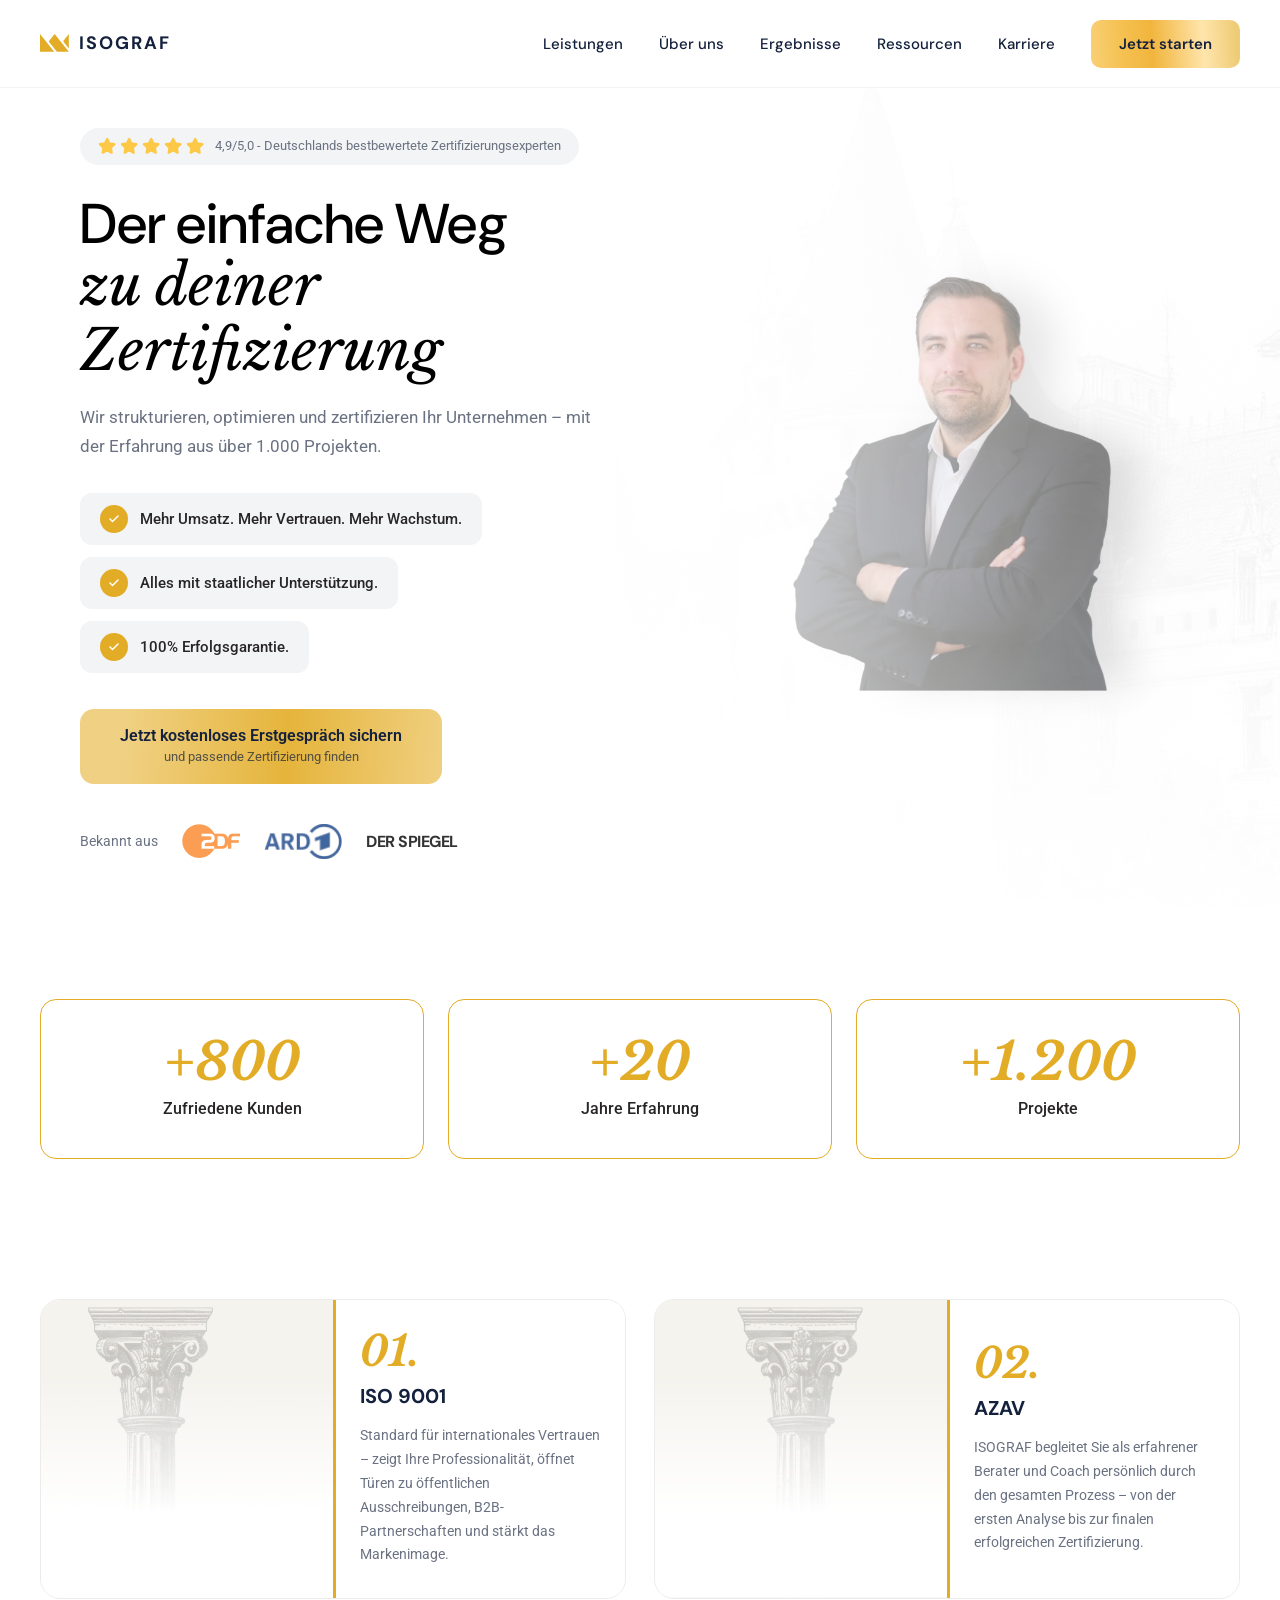
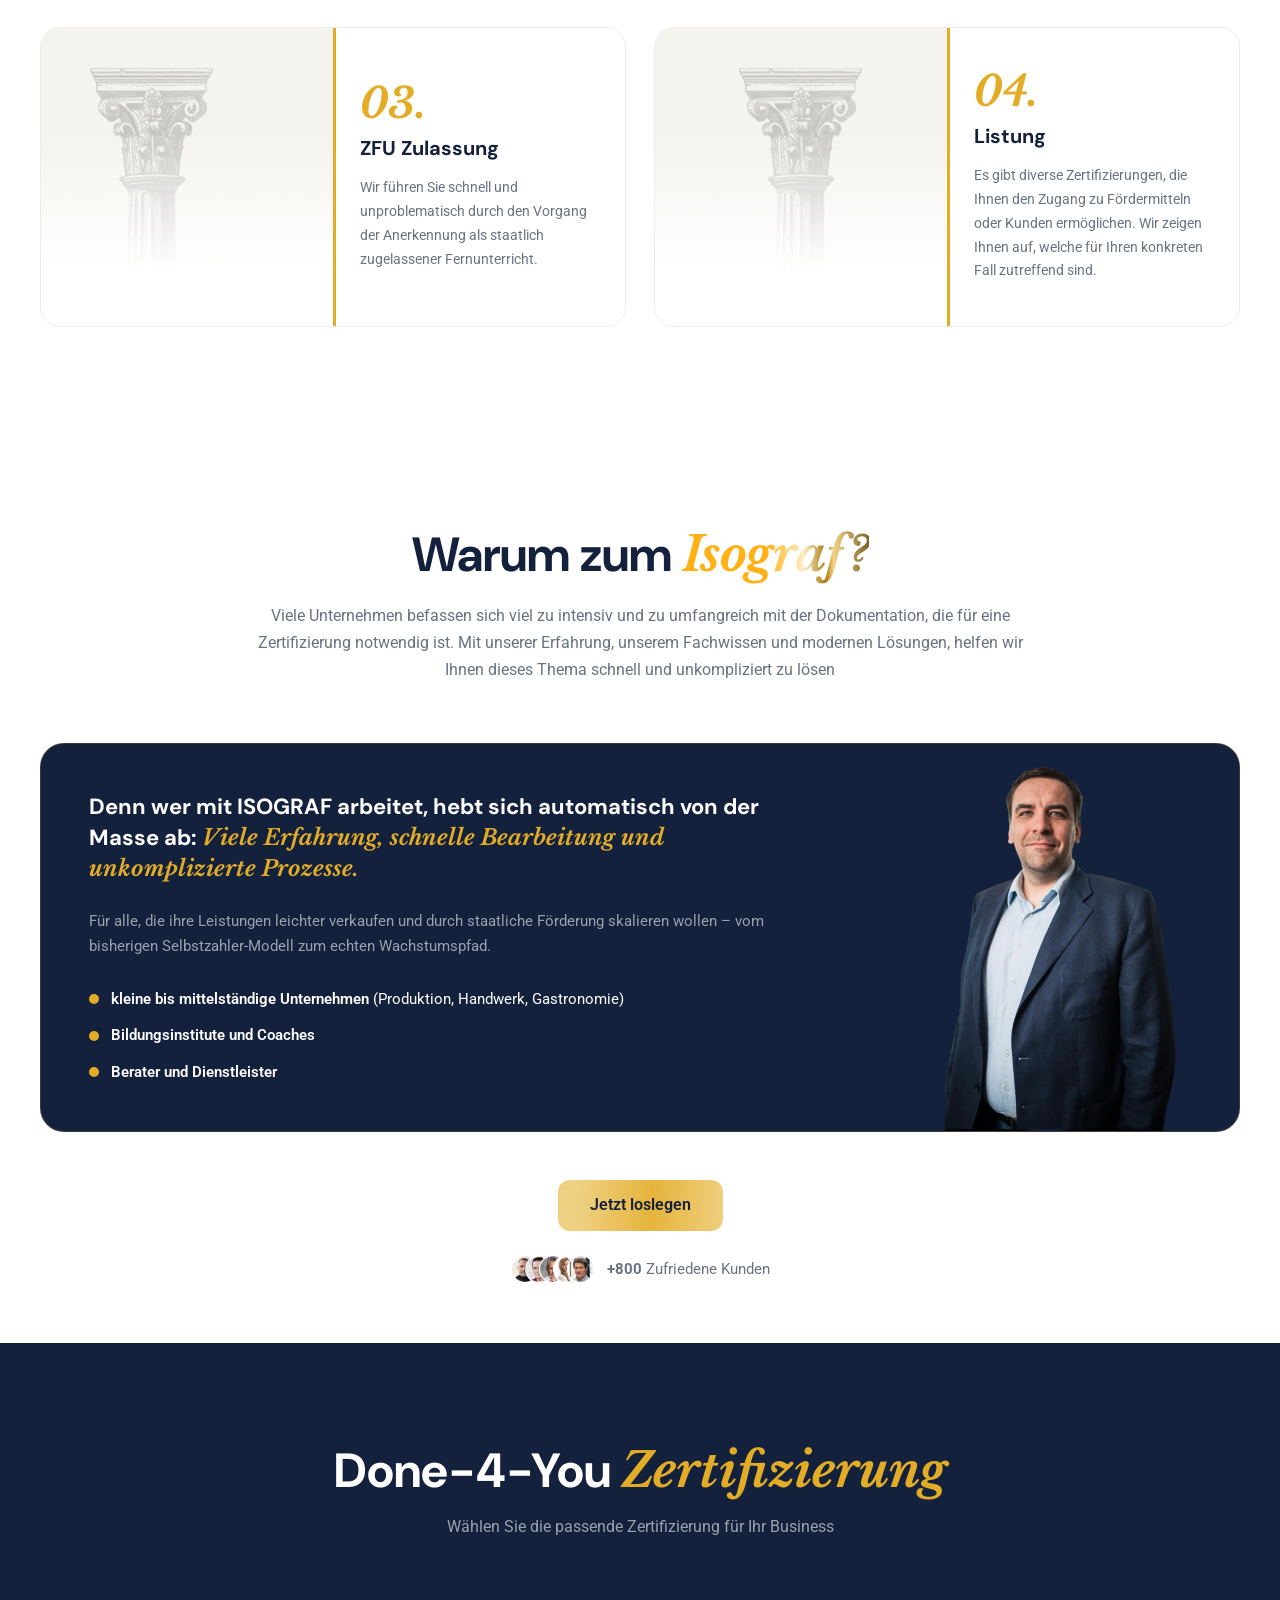
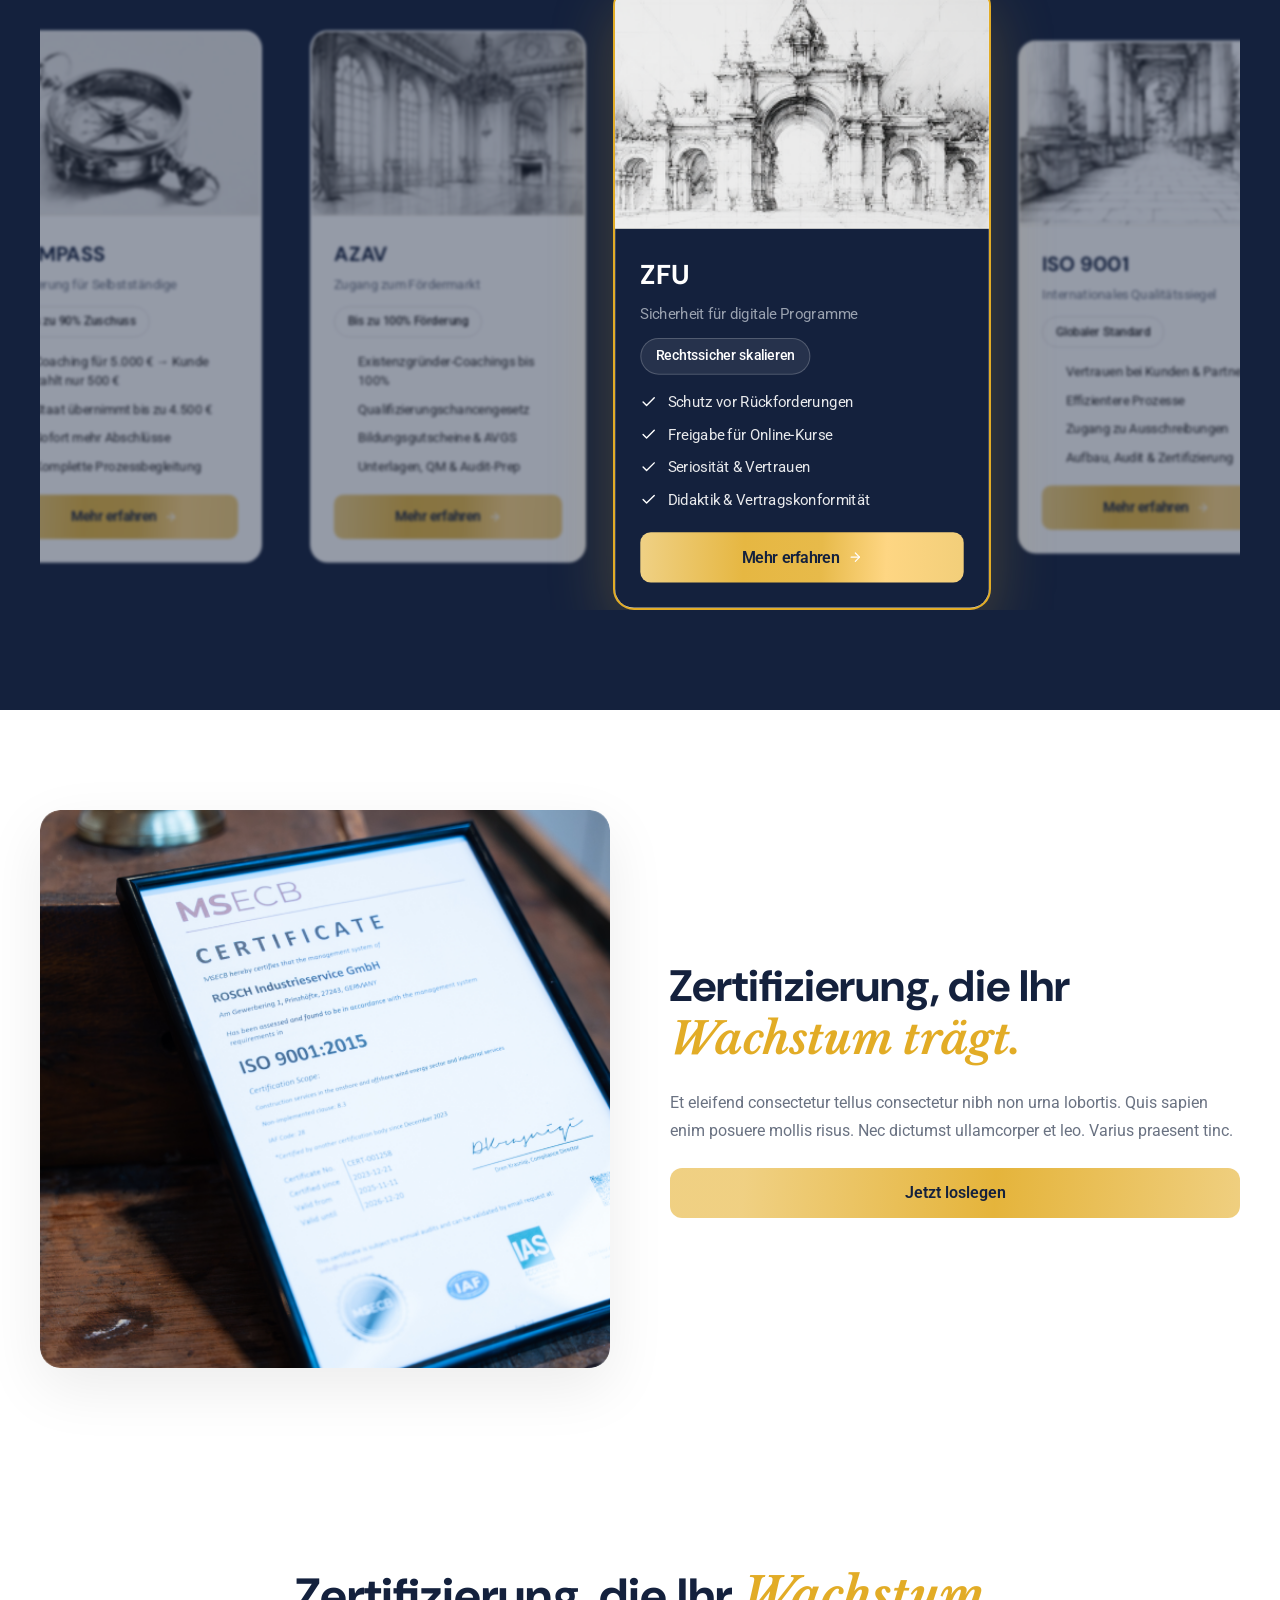
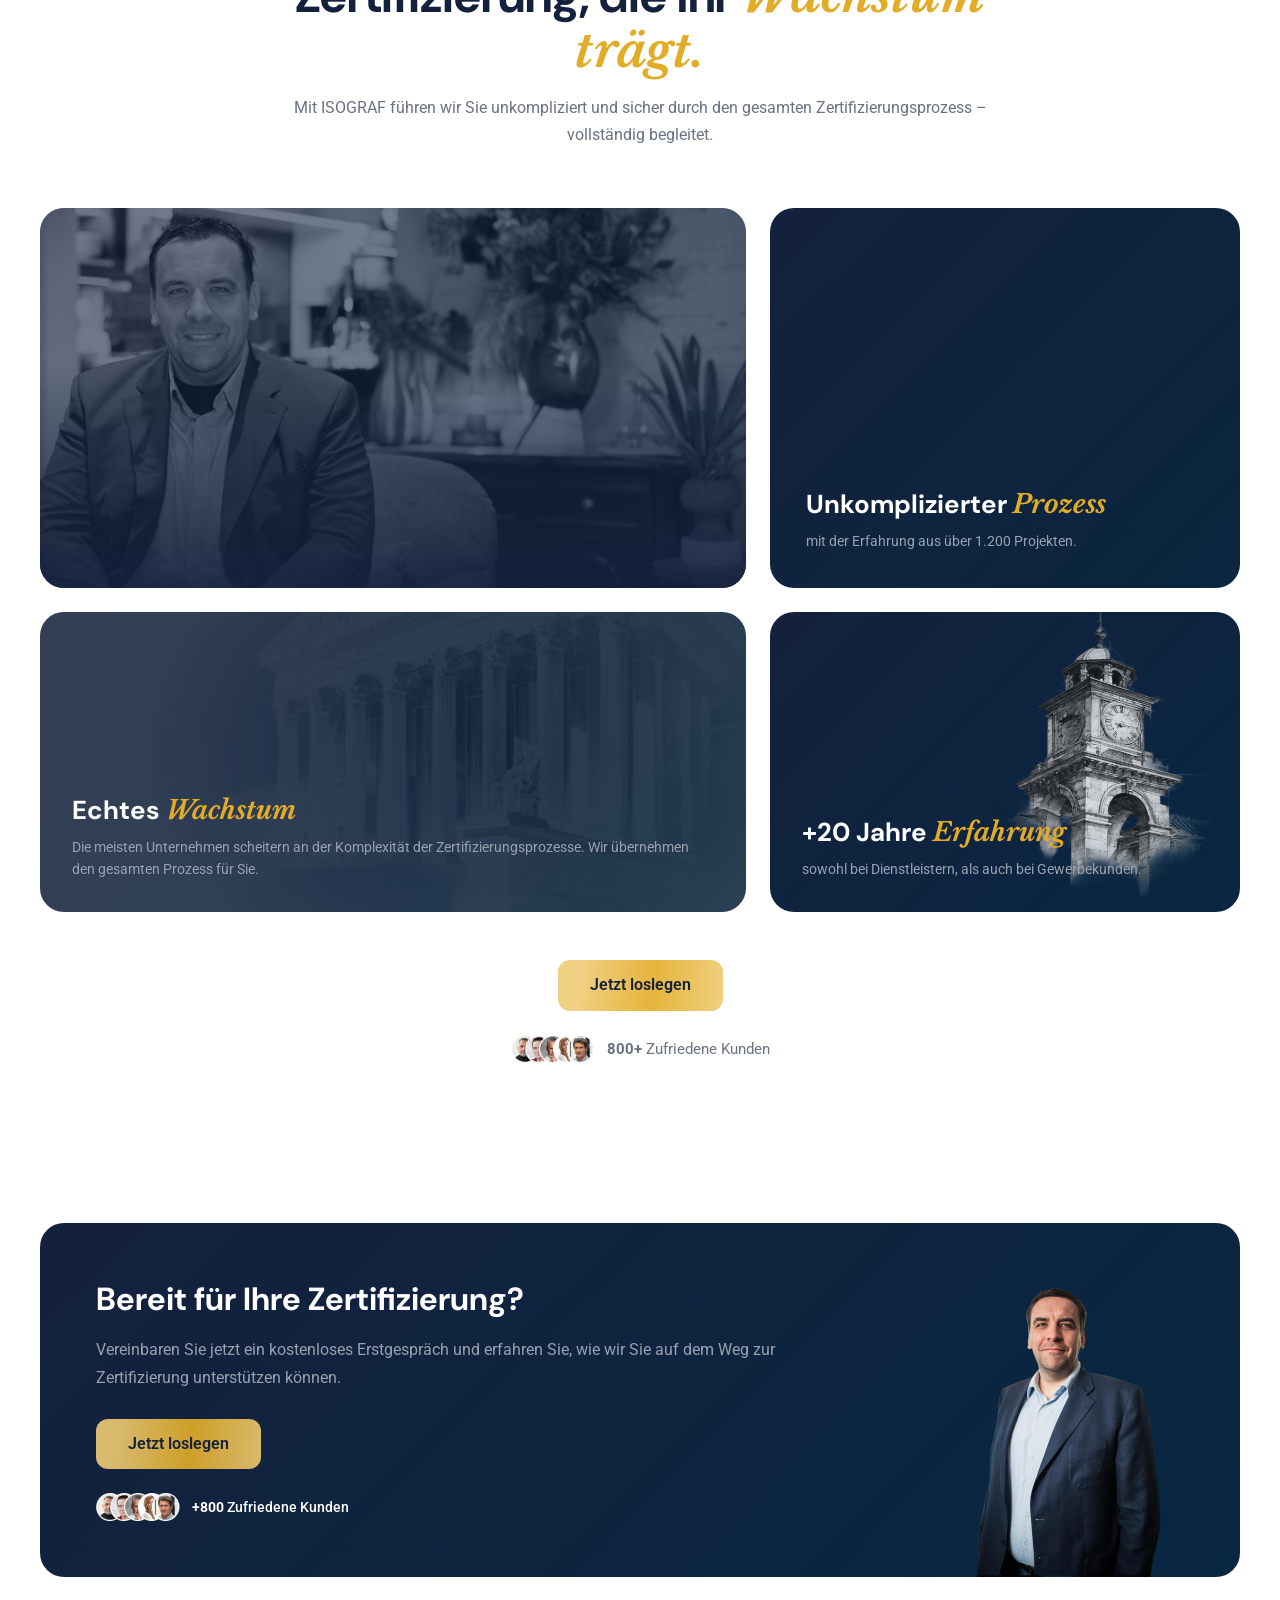
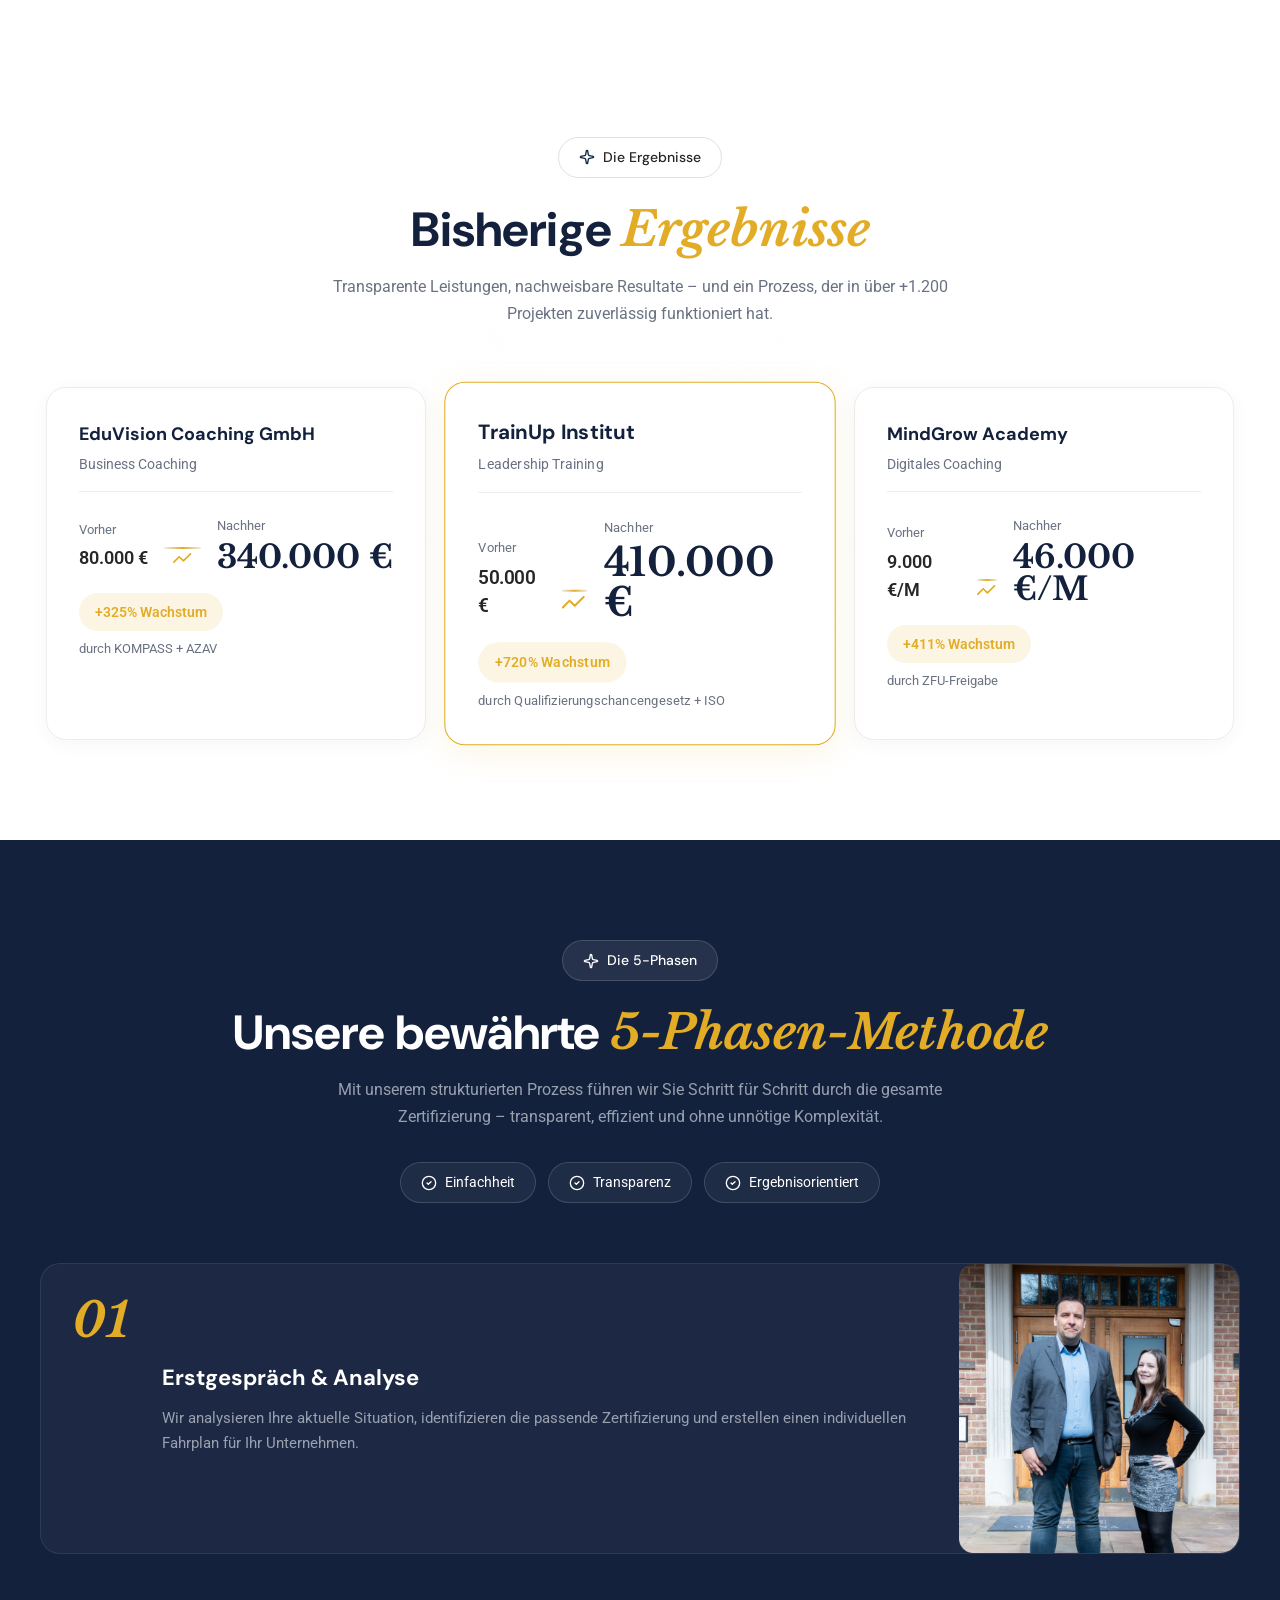
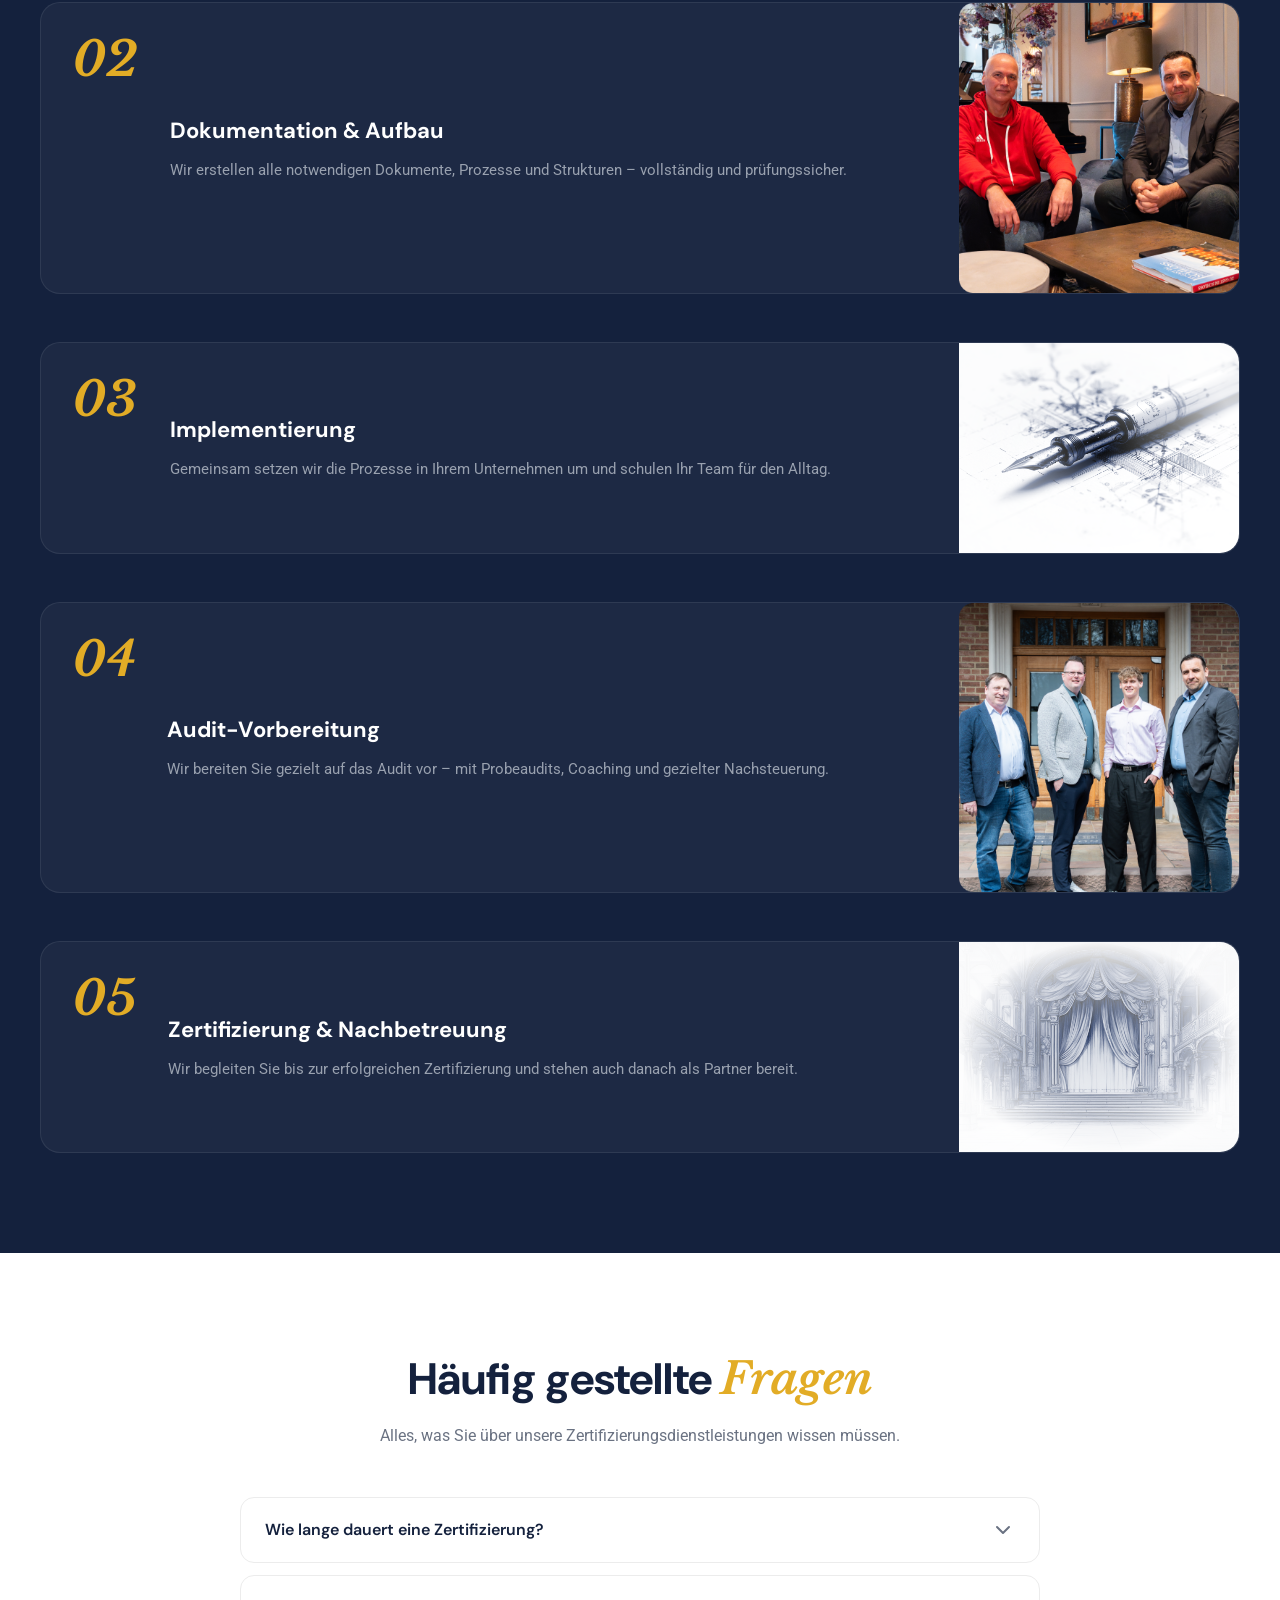
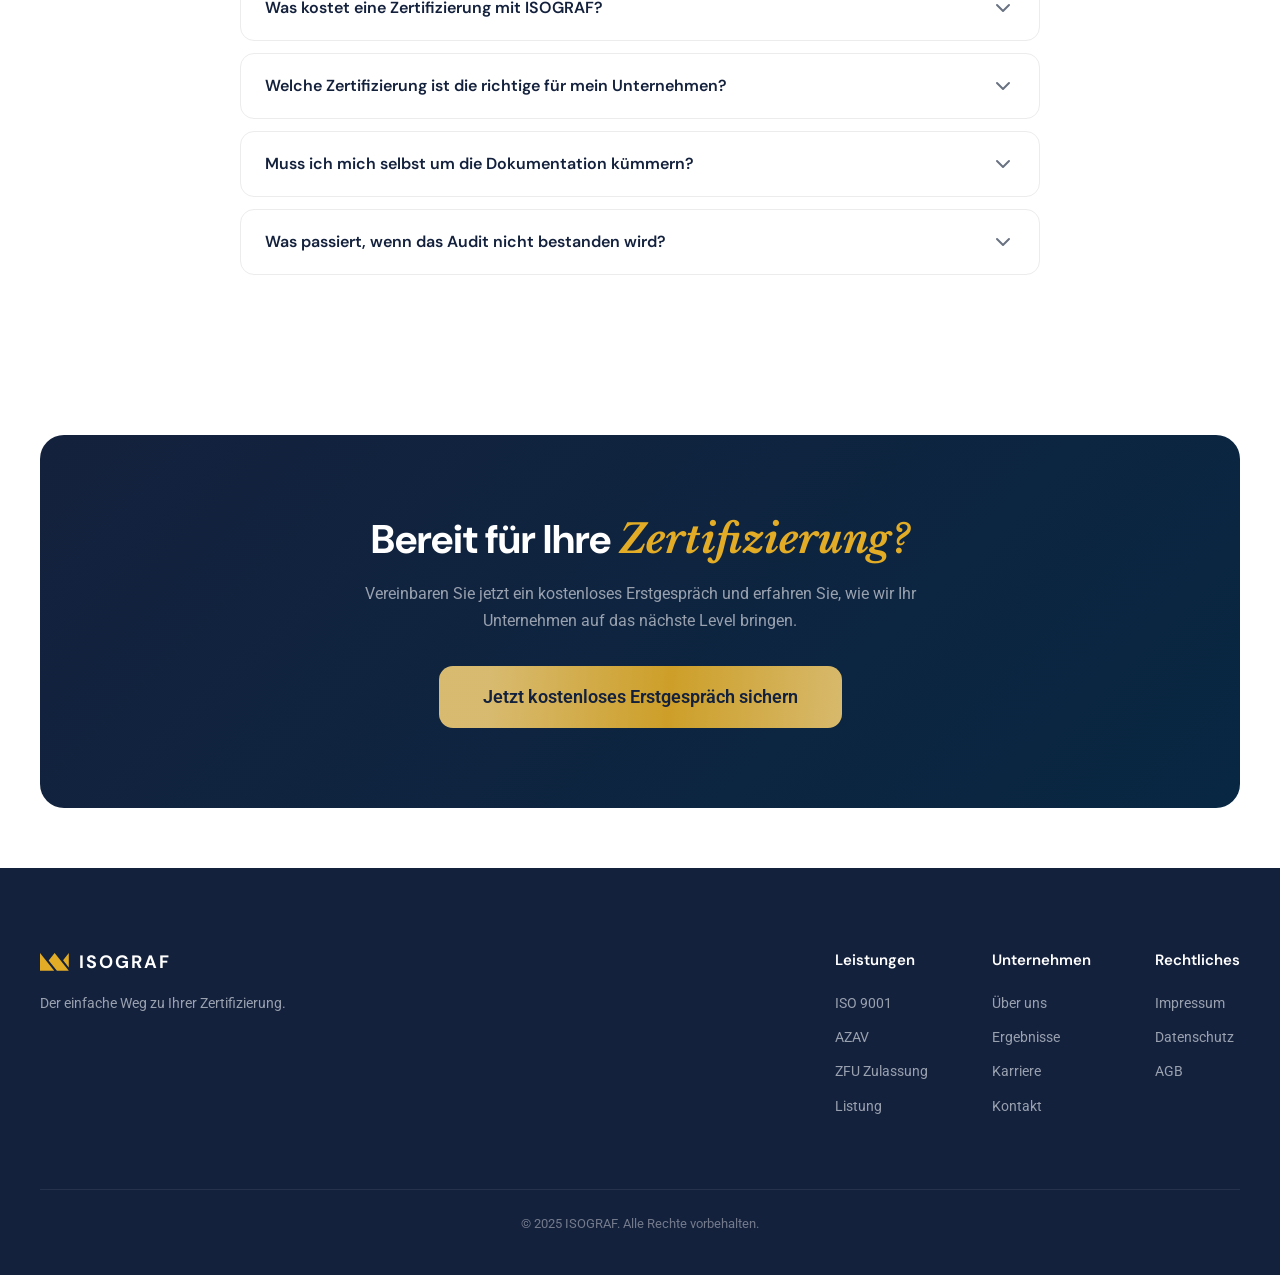
==== commit 7ad5e4d6: "V6: Complete rebuild from Builder.io Figma export — responsive, all images local, BEM CSS (2800+ lin" ====
--- a/index.html
+++ b/index.html
@@ -1,880 +1,558 @@
 <!DOCTYPE html>
 <html lang="de">
 <head>
-    <meta charset="UTF-8">
-    <meta name="viewport" content="width=device-width, initial-scale=1.0">
-    <title>Isograf — Der einfache Weg zu deiner Zertifizierung</title>
-    <meta name="description" content="Wir strukturieren, optimieren und zertifizieren Ihr Unternehmen – mit der Erfahrung aus über 1.000 Projekten. 100% Erfolgsgarantie.">
-    <link rel="stylesheet" href="styles.css">
-    <link rel="preconnect" href="https://fonts.googleapis.com">
-    <link rel="preconnect" href="https://fonts.gstatic.com" crossorigin>
-    <link href="https://fonts.googleapis.com/css2?family=Inter:wght@400;500;600;700&family=Playfair+Display:ital,wght@0,400;0,700;1,400;1,700&display=swap" rel="stylesheet">
+  <meta charset="UTF-8">
+  <meta name="viewport" content="width=device-width, initial-scale=1.0">
+  <title>ISOGRAF – Der einfache Weg zu deiner Zertifizierung</title>
+  <meta name="description" content="Wir strukturieren, optimieren und zertifizieren Ihr Unternehmen – mit der Erfahrung aus über 1.000 Projekten. ISO 9001, AZAV, ZFU und mehr.">
+  <link rel="preconnect" href="https://fonts.googleapis.com">
+  <link rel="preconnect" href="https://fonts.gstatic.com" crossorigin>
+  <link href="https://fonts.googleapis.com/css2?family=DM+Sans:ital,opsz,wght@0,9..40,400;0,9..40,500;0,9..40,600;0,9..40,700;1,9..40,400&family=Libre+Baskerville:ital,wght@0,400;0,700;1,400&family=Roboto:wght@400;500;600;700&display=swap" rel="stylesheet">
+  <link rel="stylesheet" href="styles.css">
 </head>
 <body>
 
-<!-- ============================================
-     1. NAVIGATION
-     ============================================ -->
-<nav class="nav" id="nav">
-    <div class="container">
-        <a href="#" class="nav-logo">
-            <svg viewBox="0 0 30 20" fill="none" xmlns="http://www.w3.org/2000/svg">
-                <path fill-rule="evenodd" clip-rule="evenodd" d="M0.023 0.563H0V18.437H14.214L0.023 0.563ZM23.089 7.773L28.812 14.983V0.563L23.089 7.773ZM14.658 0.563H14.61L8.669 8.045L16.919 18.437H28.812V18.39L14.658 0.563Z" fill="#E2AC26"/>
-            </svg>
+  <!-- ====== NAVBAR ====== -->
+  <header class="navbar" id="navbar">
+    <div class="navbar__inner">
+      <a href="#" class="navbar__logo">
+        <svg width="29" height="18" viewBox="0 0 29 18" fill="none" xmlns="http://www.w3.org/2000/svg">
+          <path fill-rule="evenodd" clip-rule="evenodd" d="M0.0232014 0H0V17.8742H14.2138L0.0232014 0ZM23.0888 7.21028L28.8121 14.4199V0L23.0888 7.21028ZM14.6584 0H14.6095L8.66865 7.48242L16.919 17.8742H28.8115V17.8275L14.6578 0H14.6584Z" fill="#E2AC26"/>
+        </svg>
+        <span class="navbar__logo-text">ISOGRAF</span>
+      </a>
+      <nav class="navbar__nav" id="navMenu">
+        <a href="#leistungen" class="navbar__link">Leistungen</a>
+        <a href="#ueber-uns" class="navbar__link">Über uns</a>
+        <a href="#ergebnisse" class="navbar__link navbar__link--active">Ergebnisse</a>
+        <a href="#ressourcen" class="navbar__link">Ressourcen</a>
+        <a href="#karriere" class="navbar__link">Karriere</a>
+        <a href="#kontakt" class="navbar__cta-btn">Jetzt starten</a>
+      </nav>
+      <button class="navbar__hamburger" id="hamburger" aria-label="Menü öffnen">
+        <span></span><span></span><span></span>
+      </button>
+    </div>
+  </header>
+
+  <!-- ====== HERO ====== -->
+  <section class="hero" id="hero">
+    <div class="hero__bg">
+      <img src="assets/3b285cde.jpg" alt="" class="hero__bg-img" loading="eager">
+      <img src="assets/ff274538.png" alt="" class="hero__dashboard-blur" loading="eager">
+      <img src="assets/be941cc3.png" alt="ISOGRAF Dashboard" class="hero__dashboard" loading="eager">
+      <div class="hero__gradient-overlay"></div>
+    </div>
+    <div class="hero__content">
+      <div class="hero__rating">
+        <div class="hero__stars">
+          <svg width="19" height="19" viewBox="0 0 19 19" fill="none"><path d="M8.8 1.75C8.83 1.68 8.89 1.63 8.95 1.59C9.01 1.55 9.09 1.53 9.16 1.53C9.24 1.53 9.31 1.55 9.38 1.59C9.44 1.63 9.49 1.68 9.53 1.75L11.29 5.33C11.41 5.56 11.58 5.76 11.79 5.92C12 6.07 12.25 6.17 12.51 6.21L16.45 6.79C16.53 6.8 16.6 6.83 16.65 6.88C16.71 6.93 16.76 6.99 16.78 7.06C16.8 7.14 16.8 7.21 16.79 7.29C16.77 7.36 16.73 7.43 16.68 7.48L13.82 10.26C13.64 10.44 13.49 10.67 13.41 10.92C13.33 11.17 13.31 11.43 13.36 11.69L14.03 15.62C14.04 15.69 14.04 15.77 14.01 15.84C13.98 15.91 13.93 15.97 13.87 16.01C13.81 16.06 13.74 16.08 13.66 16.09C13.58 16.09 13.51 16.08 13.44 16.04L9.92 14.19C9.68 14.07 9.42 14 9.16 14C8.9 14 8.64 14.07 8.41 14.19L4.88 16.04C4.82 16.08 4.74 16.09 4.67 16.09C4.59 16.08 4.52 16.06 4.46 16.01C4.4 15.97 4.35 15.91 4.32 15.84C4.29 15.77 4.28 15.69 4.3 15.62L4.97 11.69C5.01 11.43 4.99 11.17 4.91 10.92C4.83 10.67 4.69 10.44 4.5 10.26L1.65 7.48C1.59 7.43 1.56 7.36 1.54 7.29C1.52 7.21 1.52 7.14 1.55 7.06C1.57 6.99 1.61 6.93 1.67 6.88C1.73 6.83 1.8 6.8 1.87 6.79L5.82 6.21C6.08 6.17 6.32 6.07 6.54 5.92C6.75 5.76 6.92 5.56 7.04 5.33L8.8 1.75Z" fill="#FCC846" stroke="#FCC846" stroke-width="1.5"/></svg>
+          <svg width="19" height="19" viewBox="0 0 19 19" fill="none"><path d="M8.8 1.75C8.83 1.68 8.89 1.63 8.95 1.59C9.01 1.55 9.09 1.53 9.16 1.53C9.24 1.53 9.31 1.55 9.38 1.59C9.44 1.63 9.49 1.68 9.53 1.75L11.29 5.33C11.41 5.56 11.58 5.76 11.79 5.92C12 6.07 12.25 6.17 12.51 6.21L16.45 6.79C16.53 6.8 16.6 6.83 16.65 6.88C16.71 6.93 16.76 6.99 16.78 7.06C16.8 7.14 16.8 7.21 16.79 7.29C16.77 7.36 16.73 7.43 16.68 7.48L13.82 10.26C13.64 10.44 13.49 10.67 13.41 10.92C13.33 11.17 13.31 11.43 13.36 11.69L14.03 15.62C14.04 15.69 14.04 15.77 14.01 15.84C13.98 15.91 13.93 15.97 13.87 16.01C13.81 16.06 13.74 16.08 13.66 16.09C13.58 16.09 13.51 16.08 13.44 16.04L9.92 14.19C9.68 14.07 9.42 14 9.16 14C8.9 14 8.64 14.07 8.41 14.19L4.88 16.04C4.82 16.08 4.74 16.09 4.67 16.09C4.59 16.08 4.52 16.06 4.46 16.01C4.4 15.97 4.35 15.91 4.32 15.84C4.29 15.77 4.28 15.69 4.3 15.62L4.97 11.69C5.01 11.43 4.99 11.17 4.91 10.92C4.83 10.67 4.69 10.44 4.5 10.26L1.65 7.48C1.59 7.43 1.56 7.36 1.54 7.29C1.52 7.21 1.52 7.14 1.55 7.06C1.57 6.99 1.61 6.93 1.67 6.88C1.73 6.83 1.8 6.8 1.87 6.79L5.82 6.21C6.08 6.17 6.32 6.07 6.54 5.92C6.75 5.76 6.92 5.56 7.04 5.33L8.8 1.75Z" fill="#FCC846" stroke="#FCC846" stroke-width="1.5"/></svg>
+          <svg width="19" height="19" viewBox="0 0 19 19" fill="none"><path d="M8.8 1.75C8.83 1.68 8.89 1.63 8.95 1.59C9.01 1.55 9.09 1.53 9.16 1.53C9.24 1.53 9.31 1.55 9.38 1.59C9.44 1.63 9.49 1.68 9.53 1.75L11.29 5.33C11.41 5.56 11.58 5.76 11.79 5.92C12 6.07 12.25 6.17 12.51 6.21L16.45 6.79C16.53 6.8 16.6 6.83 16.65 6.88C16.71 6.93 16.76 6.99 16.78 7.06C16.8 7.14 16.8 7.21 16.79 7.29C16.77 7.36 16.73 7.43 16.68 7.48L13.82 10.26C13.64 10.44 13.49 10.67 13.41 10.92C13.33 11.17 13.31 11.43 13.36 11.69L14.03 15.62C14.04 15.69 14.04 15.77 14.01 15.84C13.98 15.91 13.93 15.97 13.87 16.01C13.81 16.06 13.74 16.08 13.66 16.09C13.58 16.09 13.51 16.08 13.44 16.04L9.92 14.19C9.68 14.07 9.42 14 9.16 14C8.9 14 8.64 14.07 8.41 14.19L4.88 16.04C4.82 16.08 4.74 16.09 4.67 16.09C4.59 16.08 4.52 16.06 4.46 16.01C4.4 15.97 4.35 15.91 4.32 15.84C4.29 15.77 4.28 15.69 4.3 15.62L4.97 11.69C5.01 11.43 4.99 11.17 4.91 10.92C4.83 10.67 4.69 10.44 4.5 10.26L1.65 7.48C1.59 7.43 1.56 7.36 1.54 7.29C1.52 7.21 1.52 7.14 1.55 7.06C1.57 6.99 1.61 6.93 1.67 6.88C1.73 6.83 1.8 6.8 1.87 6.79L5.82 6.21C6.08 6.17 6.32 6.07 6.54 5.92C6.75 5.76 6.92 5.56 7.04 5.33L8.8 1.75Z" fill="#FCC846" stroke="#FCC846" stroke-width="1.5"/></svg>
+          <svg width="19" height="19" viewBox="0 0 19 19" fill="none"><path d="M8.8 1.75C8.83 1.68 8.89 1.63 8.95 1.59C9.01 1.55 9.09 1.53 9.16 1.53C9.24 1.53 9.31 1.55 9.38 1.59C9.44 1.63 9.49 1.68 9.53 1.75L11.29 5.33C11.41 5.56 11.58 5.76 11.79 5.92C12 6.07 12.25 6.17 12.51 6.21L16.45 6.79C16.53 6.8 16.6 6.83 16.65 6.88C16.71 6.93 16.76 6.99 16.78 7.06C16.8 7.14 16.8 7.21 16.79 7.29C16.77 7.36 16.73 7.43 16.68 7.48L13.82 10.26C13.64 10.44 13.49 10.67 13.41 10.92C13.33 11.17 13.31 11.43 13.36 11.69L14.03 15.62C14.04 15.69 14.04 15.77 14.01 15.84C13.98 15.91 13.93 15.97 13.87 16.01C13.81 16.06 13.74 16.08 13.66 16.09C13.58 16.09 13.51 16.08 13.44 16.04L9.92 14.19C9.68 14.07 9.42 14 9.16 14C8.9 14 8.64 14.07 8.41 14.19L4.88 16.04C4.82 16.08 4.74 16.09 4.67 16.09C4.59 16.08 4.52 16.06 4.46 16.01C4.4 15.97 4.35 15.91 4.32 15.84C4.29 15.77 4.28 15.69 4.3 15.62L4.97 11.69C5.01 11.43 4.99 11.17 4.91 10.92C4.83 10.67 4.69 10.44 4.5 10.26L1.65 7.48C1.59 7.43 1.56 7.36 1.54 7.29C1.52 7.21 1.52 7.14 1.55 7.06C1.57 6.99 1.61 6.93 1.67 6.88C1.73 6.83 1.8 6.8 1.87 6.79L5.82 6.21C6.08 6.17 6.32 6.07 6.54 5.92C6.75 5.76 6.92 5.56 7.04 5.33L8.8 1.75Z" fill="#FCC846" stroke="#FCC846" stroke-width="1.5"/></svg>
+          <svg width="19" height="19" viewBox="0 0 19 19" fill="none"><path d="M8.8 1.75C8.83 1.68 8.89 1.63 8.95 1.59C9.01 1.55 9.09 1.53 9.16 1.53C9.24 1.53 9.31 1.55 9.38 1.59C9.44 1.63 9.49 1.68 9.53 1.75L11.29 5.33C11.41 5.56 11.58 5.76 11.79 5.92C12 6.07 12.25 6.17 12.51 6.21L16.45 6.79C16.53 6.8 16.6 6.83 16.65 6.88C16.71 6.93 16.76 6.99 16.78 7.06C16.8 7.14 16.8 7.21 16.79 7.29C16.77 7.36 16.73 7.43 16.68 7.48L13.82 10.26C13.64 10.44 13.49 10.67 13.41 10.92C13.33 11.17 13.31 11.43 13.36 11.69L14.03 15.62C14.04 15.69 14.04 15.77 14.01 15.84C13.98 15.91 13.93 15.97 13.87 16.01C13.81 16.06 13.74 16.08 13.66 16.09C13.58 16.09 13.51 16.08 13.44 16.04L9.92 14.19C9.68 14.07 9.42 14 9.16 14C8.9 14 8.64 14.07 8.41 14.19L4.88 16.04C4.82 16.08 4.74 16.09 4.67 16.09C4.59 16.08 4.52 16.06 4.46 16.01C4.4 15.97 4.35 15.91 4.32 15.84C4.29 15.77 4.28 15.69 4.3 15.62L4.97 11.69C5.01 11.43 4.99 11.17 4.91 10.92C4.83 10.67 4.69 10.44 4.5 10.26L1.65 7.48C1.59 7.43 1.56 7.36 1.54 7.29C1.52 7.21 1.52 7.14 1.55 7.06C1.57 6.99 1.61 6.93 1.67 6.88C1.73 6.83 1.8 6.8 1.87 6.79L5.82 6.21C6.08 6.17 6.32 6.07 6.54 5.92C6.75 5.76 6.92 5.56 7.04 5.33L8.8 1.75Z" fill="#FCC846" stroke="#FCC846" stroke-width="1.5"/></svg>
+        </div>
+        <span class="hero__rating-text">4,9/5,0 - Deutschlands bestbewertete Zertifizierungsexperten</span>
+      </div>
+      <h1 class="hero__headline">
+        <span class="hero__headline-dm">Der einfache Weg</span>
+        <span class="hero__headline-libre">zu deiner Zertifizierung</span>
+      </h1>
+      <p class="hero__subline">Wir strukturieren, optimieren und zertifizieren Ihr Unternehmen – mit der Erfahrung aus über 1.000 Projekten.</p>
+      <div class="hero__usps">
+        <div class="hero__usp">
+          <div class="hero__usp-check"><svg width="12" height="12" viewBox="0 0 12 12" fill="none"><path d="M10 3L4.5 8.5L2 6" stroke="black" stroke-width="1.5" stroke-linecap="round" stroke-linejoin="round"/></svg></div>
+          <span>Mehr Umsatz. Mehr Vertrauen. Mehr Wachstum.</span>
+        </div>
+        <div class="hero__usp">
+          <div class="hero__usp-check"><svg width="12" height="12" viewBox="0 0 12 12" fill="none"><path d="M10 3L4.5 8.5L2 6" stroke="black" stroke-width="1.5" stroke-linecap="round" stroke-linejoin="round"/></svg></div>
+          <span>Alles mit staatlicher Unterstützung.</span>
+        </div>
+        <div class="hero__usp">
+          <div class="hero__usp-check"><svg width="12" height="12" viewBox="0 0 12 12" fill="none"><path d="M10 3L4.5 8.5L2 6" stroke="black" stroke-width="1.5" stroke-linecap="round" stroke-linejoin="round"/></svg></div>
+          <span>100% Erfolgsgarantie.</span>
+        </div>
+      </div>
+      <a href="#kontakt" class="hero__cta">
+        <span class="hero__cta-main">Jetzt kostenloses Erstgespräch sichern</span>
+        <span class="hero__cta-sub">und passende Zertifizierung finden</span>
+      </a>
+      <div class="hero__bekannt">
+        <span class="hero__bekannt-text">Bekannt aus</span>
+        <div class="hero__bekannt-logos">
+          <img src="assets/a51e3354.png" alt="ZDF" width="58" height="35" loading="eager">
+          <img src="assets/4e824fa1.png" alt="ZDF Info" width="76" height="34" loading="eager">
+          <span style="font-family:'DM Sans',sans-serif;font-size:16px;font-weight:700;color:#333;letter-spacing:-0.5px;">DER SPIEGEL</span>
+        </div>
+      </div>
+    </div>
+  </section>
+
+  <!-- ====== STATS / TRUST ====== -->
+  <section class="stats" id="stats">
+    <div class="stats__grid">
+      <div class="stats__card">
+        <span class="stats__number">+800</span>
+        <span class="stats__label">Zufriedene Kunden</span>
+      </div>
+      <div class="stats__card">
+        <span class="stats__number">+20</span>
+        <span class="stats__label">Jahre Erfahrung</span>
+      </div>
+      <div class="stats__card">
+        <span class="stats__number">+1.200</span>
+        <span class="stats__label">Projekte</span>
+      </div>
+    </div>
+  </section>
+
+  <!-- ====== LEISTUNGEN (4 Columns) ====== -->
+  <section class="leistungen" id="leistungen">
+    <div class="leistungen__grid">
+      <div class="leistungen__card">
+        <div class="leistungen__card-img">
+          <img src="assets/ce71b4d3.png" alt="ISO 9001 Zertifizierung" loading="lazy">
+        </div>
+        <div class="leistungen__card-info">
+          <span class="leistungen__card-number">01.</span>
+          <h3 class="leistungen__card-title">ISO 9001</h3>
+          <p class="leistungen__card-desc">Standard für internationales Vertrauen – zeigt Ihre Professionalität, öffnet Türen zu öffentlichen Ausschreibungen, B2B-Partnerschaften und stärkt das Markenimage.</p>
+        </div>
+      </div>
+      <div class="leistungen__card">
+        <div class="leistungen__card-img">
+          <img src="assets/e6e15d6b.png" alt="AZAV Zertifizierung" loading="lazy">
+        </div>
+        <div class="leistungen__card-info">
+          <span class="leistungen__card-number">02.</span>
+          <h3 class="leistungen__card-title">AZAV</h3>
+          <p class="leistungen__card-desc">ISOGRAF begleitet Sie als erfahrener Berater und Coach persönlich durch den gesamten Prozess – von der ersten Analyse bis zur finalen erfolgreichen Zertifizierung.</p>
+        </div>
+      </div>
+      <div class="leistungen__card">
+        <div class="leistungen__card-img">
+          <img src="assets/149d67a6.png" alt="ZFU Zulassung" loading="lazy">
+        </div>
+        <div class="leistungen__card-info">
+          <span class="leistungen__card-number">03.</span>
+          <h3 class="leistungen__card-title">ZFU Zulassung</h3>
+          <p class="leistungen__card-desc">Wir führen Sie schnell und unproblematisch durch den Vorgang der Anerkennung als staatlich zugelassener Fernunterricht.</p>
+        </div>
+      </div>
+      <div class="leistungen__card">
+        <div class="leistungen__card-img">
+          <img src="assets/8f342483.png" alt="Listung" loading="lazy">
+        </div>
+        <div class="leistungen__card-info">
+          <span class="leistungen__card-number">04.</span>
+          <h3 class="leistungen__card-title">Listung</h3>
+          <p class="leistungen__card-desc">Es gibt diverse Zertifizierungen, die Ihnen den Zugang zu Fördermitteln oder Kunden ermöglichen. Wir zeigen Ihnen auf, welche für Ihren konkreten Fall zutreffend sind.</p>
+        </div>
+      </div>
+    </div>
+  </section>
+
+  <!-- ====== WARUM ISOGRAF (Introduction) ====== -->
+  <section class="warum" id="ueber-uns">
+    <div class="warum__inner">
+      <div class="warum__header">
+        <h2 class="warum__title">
+          <span class="warum__title-dm">Warum zum </span><span class="warum__title-libre">Isograf?</span>
+        </h2>
+        <p class="warum__subtitle">Viele Unternehmen befassen sich viel zu intensiv und zu umfangreich mit der Dokumentation, die für eine Zertifizierung notwendig ist. Mit unserer Erfahrung, unserem Fachwissen und modernen Lösungen, helfen wir Ihnen dieses Thema schnell und unkompliziert zu lösen</p>
+      </div>
+      <div class="warum__content">
+        <div class="warum__text-side">
+          <h3 class="warum__content-headline">
+            <span class="warum__content-bold">Denn wer mit ISOGRAF arbeitet, hebt sich automatisch von der Masse ab: </span>
+            <span class="warum__content-italic">Viele Erfahrung, schnelle Bearbeitung und unkomplizierte Prozesse.</span>
+          </h3>
+          <p class="warum__content-desc">Für alle, die ihre Leistungen leichter verkaufen und durch staatliche Förderung skalieren wollen – vom bisherigen Selbstzahler-Modell zum echten Wachstumspfad.</p>
+          <div class="warum__audience">
+            <div class="warum__audience-item">
+              <div class="warum__audience-dot"></div>
+              <span><strong>kleine bis mittelständige Unternehmen </strong>(Produktion, Handwerk, Gastronomie)</span>
+            </div>
+            <div class="warum__audience-item">
+              <div class="warum__audience-dot"></div>
+              <span><strong>Bildungsinstitute und Coaches</strong></span>
+            </div>
+            <div class="warum__audience-item">
+              <div class="warum__audience-dot"></div>
+              <span><strong>Berater und Dienstleister</strong></span>
+            </div>
+          </div>
+        </div>
+        <div class="warum__image-side">
+          <img src="assets/4ca3074c.png" alt="ISOGRAF Beratung" class="warum__image" loading="lazy">
+        </div>
+      </div>
+      <a href="#kontakt" class="btn btn--gold">Jetzt loslegen</a>
+      <div class="warum__trust">
+        <img src="assets/cdc75f22.png" alt="Zufriedene Kunden" width="84" height="28" loading="lazy">
+        <span><strong>+800</strong> Zufriedene Kunden</span>
+      </div>
+    </div>
+  </section>
+
+  <!-- ====== DONE-4-YOU ZERTIFIZIERUNG (Certificate Cards) ====== -->
+  <section class="certificate" id="zertifizierung">
+    <div class="certificate__inner">
+      <div class="certificate__header">
+        <h2 class="certificate__title">
+          <span class="certificate__title-dm">Done-4-You </span><span class="certificate__title-libre">Zertifizierung</span>
+        </h2>
+        <p class="certificate__subtitle">Wählen Sie die passende Zertifizierung für Ihr Business</p>
+      </div>
+      <div class="certificate__carousel">
+        <div class="certificate__card certificate__card--faded">
+          <div class="certificate__card-img"><img src="assets/a80c5d4b.png" alt="KOMPASS" loading="lazy"></div>
+          <div class="certificate__card-body">
+            <h3>KOMPASS</h3>
+            <p class="certificate__card-sub">Förderung für Selbstständige</p>
+            <span class="certificate__card-badge">Bis zu 90% Zuschuss</span>
+            <ul class="certificate__card-list">
+              <li><svg width="16" height="16" viewBox="0 0 16 16" fill="none"><path d="M13.333 4L6 11.333L2.667 8" stroke="white" stroke-width="1.333" stroke-linecap="round" stroke-linejoin="round"/></svg>Coaching für 5.000 € → Kunde zahlt nur 500 €</li>
+              <li><svg width="16" height="16" viewBox="0 0 16 16" fill="none"><path d="M13.333 4L6 11.333L2.667 8" stroke="white" stroke-width="1.333" stroke-linecap="round" stroke-linejoin="round"/></svg>Staat übernimmt bis zu 4.500 €</li>
+              <li><svg width="16" height="16" viewBox="0 0 16 16" fill="none"><path d="M13.333 4L6 11.333L2.667 8" stroke="white" stroke-width="1.333" stroke-linecap="round" stroke-linejoin="round"/></svg>Sofort mehr Abschlüsse</li>
+              <li><svg width="16" height="16" viewBox="0 0 16 16" fill="none"><path d="M13.333 4L6 11.333L2.667 8" stroke="white" stroke-width="1.333" stroke-linecap="round" stroke-linejoin="round"/></svg>Komplette Prozessbegleitung</li>
+            </ul>
+            <a href="#kontakt" class="certificate__card-btn">Mehr erfahren <svg width="14" height="14" viewBox="0 0 14 14" fill="none"><path d="M2.917 7H11.083" stroke="white" stroke-width="1.167" stroke-linecap="round" stroke-linejoin="round"/><path d="M7 2.917L11.083 7L7 11.083" stroke="white" stroke-width="1.167" stroke-linecap="round" stroke-linejoin="round"/></svg></a>
+          </div>
+        </div>
+        <div class="certificate__card certificate__card--faded">
+          <div class="certificate__card-img"><img src="assets/a3aab6ff.png" alt="AZAV" loading="lazy"></div>
+          <div class="certificate__card-body">
+            <h3>AZAV</h3>
+            <p class="certificate__card-sub">Zugang zum Fördermarkt</p>
+            <span class="certificate__card-badge">Bis zu 100% Förderung</span>
+            <ul class="certificate__card-list">
+              <li><svg width="16" height="16" viewBox="0 0 16 16" fill="none"><path d="M13.333 4L6 11.333L2.667 8" stroke="white" stroke-width="1.333" stroke-linecap="round" stroke-linejoin="round"/></svg>Existenzgründer-Coachings bis 100%</li>
+              <li><svg width="16" height="16" viewBox="0 0 16 16" fill="none"><path d="M13.333 4L6 11.333L2.667 8" stroke="white" stroke-width="1.333" stroke-linecap="round" stroke-linejoin="round"/></svg>Qualifizierungschancengesetz</li>
+              <li><svg width="16" height="16" viewBox="0 0 16 16" fill="none"><path d="M13.333 4L6 11.333L2.667 8" stroke="white" stroke-width="1.333" stroke-linecap="round" stroke-linejoin="round"/></svg>Bildungsgutscheine & AVGS</li>
+              <li><svg width="16" height="16" viewBox="0 0 16 16" fill="none"><path d="M13.333 4L6 11.333L2.667 8" stroke="white" stroke-width="1.333" stroke-linecap="round" stroke-linejoin="round"/></svg>Unterlagen, QM & Audit-Prep</li>
+            </ul>
+            <a href="#kontakt" class="certificate__card-btn">Mehr erfahren <svg width="14" height="14" viewBox="0 0 14 14" fill="none"><path d="M2.917 7H11.083" stroke="white" stroke-width="1.167" stroke-linecap="round" stroke-linejoin="round"/><path d="M7 2.917L11.083 7L7 11.083" stroke="white" stroke-width="1.167" stroke-linecap="round" stroke-linejoin="round"/></svg></a>
+          </div>
+        </div>
+        <div class="certificate__card certificate__card--featured">
+          <div class="certificate__card-img"><img src="assets/96438e5a.png" alt="ZFU" loading="lazy"></div>
+          <div class="certificate__card-body">
+            <h3>ZFU</h3>
+            <p class="certificate__card-sub">Sicherheit für digitale Programme</p>
+            <span class="certificate__card-badge">Rechtssicher skalieren</span>
+            <ul class="certificate__card-list">
+              <li><svg width="20" height="20" viewBox="0 0 20 20" fill="none"><path d="M16.622 4.986L7.48 14.129L3.325 9.973" stroke="white" stroke-width="1.662" stroke-linecap="round" stroke-linejoin="round"/></svg>Schutz vor Rückforderungen</li>
+              <li><svg width="20" height="20" viewBox="0 0 20 20" fill="none"><path d="M16.622 4.986L7.48 14.129L3.325 9.973" stroke="white" stroke-width="1.662" stroke-linecap="round" stroke-linejoin="round"/></svg>Freigabe für Online-Kurse</li>
+              <li><svg width="20" height="20" viewBox="0 0 20 20" fill="none"><path d="M16.622 4.986L7.48 14.129L3.325 9.973" stroke="white" stroke-width="1.662" stroke-linecap="round" stroke-linejoin="round"/></svg>Seriosität & Vertrauen</li>
+              <li><svg width="20" height="20" viewBox="0 0 20 20" fill="none"><path d="M16.622 4.986L7.48 14.129L3.325 9.973" stroke="white" stroke-width="1.662" stroke-linecap="round" stroke-linejoin="round"/></svg>Didaktik & Vertragskonformität</li>
+            </ul>
+            <a href="#kontakt" class="certificate__card-btn">Mehr erfahren <svg width="18" height="18" viewBox="0 0 18 18" fill="none"><path d="M3.636 8.727H13.817" stroke="white" stroke-width="1.454" stroke-linecap="round" stroke-linejoin="round"/><path d="M8.726 3.636L13.817 8.727L8.726 13.817" stroke="white" stroke-width="1.454" stroke-linecap="round" stroke-linejoin="round"/></svg></a>
+          </div>
+        </div>
+        <div class="certificate__card certificate__card--faded">
+          <div class="certificate__card-img"><img src="assets/69ca88c8.png" alt="ISO 9001" loading="lazy"></div>
+          <div class="certificate__card-body">
+            <h3>ISO 9001</h3>
+            <p class="certificate__card-sub">Internationales Qualitätssiegel</p>
+            <span class="certificate__card-badge">Globaler Standard</span>
+            <ul class="certificate__card-list">
+              <li><svg width="16" height="16" viewBox="0 0 16 16" fill="none"><path d="M13.333 4L6 11.333L2.667 8" stroke="white" stroke-width="1.333" stroke-linecap="round" stroke-linejoin="round"/></svg>Vertrauen bei Kunden & Partnern</li>
+              <li><svg width="16" height="16" viewBox="0 0 16 16" fill="none"><path d="M13.333 4L6 11.333L2.667 8" stroke="white" stroke-width="1.333" stroke-linecap="round" stroke-linejoin="round"/></svg>Effizientere Prozesse</li>
+              <li><svg width="16" height="16" viewBox="0 0 16 16" fill="none"><path d="M13.333 4L6 11.333L2.667 8" stroke="white" stroke-width="1.333" stroke-linecap="round" stroke-linejoin="round"/></svg>Zugang zu Ausschreibungen</li>
+              <li><svg width="16" height="16" viewBox="0 0 16 16" fill="none"><path d="M13.333 4L6 11.333L2.667 8" stroke="white" stroke-width="1.333" stroke-linecap="round" stroke-linejoin="round"/></svg>Aufbau, Audit & Zertifizierung</li>
+            </ul>
+            <a href="#kontakt" class="certificate__card-btn">Mehr erfahren <svg width="14" height="14" viewBox="0 0 14 14" fill="none"><path d="M2.917 7H11.083" stroke="white" stroke-width="1.167" stroke-linecap="round" stroke-linejoin="round"/><path d="M7 2.917L11.083 7L7 11.083" stroke="white" stroke-width="1.167" stroke-linecap="round" stroke-linejoin="round"/></svg></a>
+          </div>
+        </div>
+      </div>
+    </div>
+  </section>
+
+  <!-- ====== WACHSTUM (Image + Text) ====== -->
+  <section class="wachstum">
+    <div class="wachstum__inner">
+      <img src="assets/b35c7847.jpg" alt="Zertifizierung für Wachstum" class="wachstum__image" loading="lazy">
+      <div class="wachstum__text">
+        <h2 class="wachstum__title">
+          <span class="wachstum__title-dm">Zertifizierung, die Ihr </span><span class="wachstum__title-libre">Wachstum trägt.</span>
+        </h2>
+        <p class="wachstum__desc">Et eleifend consectetur tellus consectetur nibh non urna lobortis. Quis sapien enim posuere mollis risus. Nec dictumst ullamcorper et leo. Varius praesent tinc.</p>
+        <a href="#kontakt" class="btn btn--gold">Jetzt loslegen</a>
+      </div>
+    </div>
+  </section>
+
+  <!-- ====== GROWTH BENTO GRID ====== -->
+  <section class="growth" id="growth">
+    <div class="growth__inner">
+      <div class="growth__header">
+        <h2 class="growth__title">
+          <span class="growth__title-dm">Zertifizierung, die Ihr </span><span class="growth__title-libre">Wachstum trägt.</span>
+        </h2>
+        <p class="growth__subtitle">Mit ISOGRAF führen wir Sie unkompliziert und sicher durch den gesamten Zertifizierungsprozess – vollständig begleitet.</p>
+      </div>
+      <div class="growth__grid">
+        <div class="growth__bento growth__bento--team">
+          <img src="assets/d53552d7.jpg" alt="ISOGRAF Team" class="growth__bento-img" loading="lazy">
+          <div class="growth__bento-overlay"></div>
+        </div>
+        <div class="growth__bento growth__bento--process">
+          <h3><span class="growth__bento-white">Unkomplizierter </span><span class="growth__bento-gold">Prozess</span></h3>
+          <p>mit der Erfahrung aus über 1.200 Projekten.</p>
+        </div>
+        <div class="growth__bento growth__bento--architecture">
+          <img src="assets/5f714403.jpg" alt="Architektur" class="growth__bento-bg" loading="lazy">
+          <div class="growth__bento-text-overlay">
+            <h3><span class="growth__bento-white">Echtes </span><span class="growth__bento-gold">Wachstum</span></h3>
+            <p>Die meisten Unternehmen scheitern an der Komplexität der Zertifizierungsprozesse. Wir übernehmen den gesamten Prozess für Sie.</p>
+          </div>
+        </div>
+        <div class="growth__bento growth__bento--experience">
+          <img src="assets/534bb74b.png" alt="Erfahrung" class="growth__bento-person" loading="lazy">
+          <h3><span class="growth__bento-white">+20 Jahre </span><span class="growth__bento-gold">Erfahrung</span></h3>
+          <p>sowohl bei Dienstleistern, als auch bei Gewerbekunden.</p>
+        </div>
+      </div>
+      <a href="#kontakt" class="btn btn--gold">Jetzt loslegen</a>
+      <div class="growth__trust">
+        <img src="assets/cdc75f22.png" alt="Kunden" width="84" height="28" loading="lazy">
+        <span><strong>800+</strong> Zufriedene Kunden</span>
+      </div>
+    </div>
+  </section>
+
+  <!-- ====== CONTACT BANNER ====== -->
+  <section class="contact-banner" id="kontakt">
+    <div class="contact-banner__card">
+      <div class="contact-banner__text">
+        <h3>Bereit für Ihre Zertifizierung?</h3>
+        <p>Vereinbaren Sie jetzt ein kostenloses Erstgespräch und erfahren Sie, wie wir Sie auf dem Weg zur Zertifizierung unterstützen können.</p>
+        <a href="#kontakt" class="btn btn--gold">Jetzt loslegen</a>
+        <div class="contact-banner__trust">
+          <img src="assets/cdc75f22.png" alt="Kunden" width="84" height="28" loading="lazy">
+          <span><strong>+800</strong> Zufriedene Kunden</span>
+        </div>
+      </div>
+      <div class="contact-banner__image">
+        <img src="assets/4d90774e.png" alt="ISOGRAF Dashboard" loading="lazy">
+      </div>
+    </div>
+  </section>
+
+  <!-- ====== ERGEBNISSE ====== -->
+  <section class="ergebnisse" id="ergebnisse">
+    <div class="ergebnisse__bg">
+      <img src="assets/62d049f1.jpg" alt="" class="ergebnisse__bg-img" loading="lazy">
+    </div>
+    <div class="ergebnisse__inner">
+      <div class="ergebnisse__header">
+        <span class="ergebnisse__badge">
+          <svg width="16" height="16" viewBox="0 0 16 16" fill="none"><path d="M7.34 1.88C7.37 1.72 7.45 1.59 7.57 1.49C7.69 1.39 7.84 1.33 8 1.33C8.16 1.33 8.31 1.39 8.43 1.49C8.55 1.59 8.63 1.72 8.66 1.88L9.36 5.58C9.41 5.85 9.53 6.09 9.72 6.28C9.91 6.47 10.16 6.59 10.42 6.64L14.12 7.34C14.28 7.37 14.42 7.45 14.51 7.57C14.61 7.69 14.67 7.84 14.67 8C14.67 8.16 14.61 8.31 14.51 8.43C14.42 8.55 14.28 8.63 14.12 8.66L10.42 9.36C10.16 9.41 9.91 9.53 9.72 9.72C9.53 9.91 9.41 10.16 9.36 10.42L8.66 14.12C8.63 14.28 8.55 14.42 8.43 14.51C8.31 14.61 8.16 14.67 8 14.67C7.84 14.67 7.69 14.61 7.57 14.51C7.45 14.42 7.37 14.28 7.34 14.12L6.64 10.42C6.59 10.16 6.47 9.91 6.28 9.72C6.09 9.53 5.84 9.41 5.58 9.36L1.88 8.66C1.72 8.63 1.58 8.55 1.49 8.43C1.39 8.31 1.33 8.16 1.33 8C1.33 7.84 1.39 7.69 1.49 7.57C1.58 7.45 1.72 7.37 1.88 7.34L5.58 6.64C5.84 6.59 6.09 6.47 6.28 6.28C6.47 6.09 6.59 5.85 6.64 5.58L7.34 1.88Z" stroke="#082742" stroke-width="1.33" stroke-linecap="round" stroke-linejoin="round"/></svg>
+          Die Ergebnisse
+        </span>
+        <h2 class="ergebnisse__title">
+          <span class="ergebnisse__title-dm">Bisherige </span><span class="ergebnisse__title-libre">Ergebnisse</span>
+        </h2>
+        <p class="ergebnisse__subtitle">Transparente Leistungen, nachweisbare Resultate – und ein Prozess, der in über +1.200 Projekten zuverlässig funktioniert hat.</p>
+      </div>
+      <div class="ergebnisse__cards">
+        <div class="ergebnisse__card ergebnisse__card--side">
+          <h4>EduVision Coaching GmbH</h4>
+          <span class="ergebnisse__card-type">Business Coaching</span>
+          <div class="ergebnisse__card-metrics">
+            <div class="ergebnisse__card-before"><span class="ergebnisse__card-label">Vorher</span><span class="ergebnisse__card-value-sm">80.000 €</span></div>
+            <div class="ergebnisse__card-divider"><div class="ergebnisse__card-line"></div><svg width="20" height="20" viewBox="0 0 20 20" fill="none"><path d="M17.5 0.833L10.417 7.916L6.25 3.75L0.833 9.167" stroke="#E2AC26" stroke-width="1.667" stroke-linecap="round" stroke-linejoin="round"/></svg></div>
+            <div class="ergebnisse__card-after"><span class="ergebnisse__card-label">Nachher</span><span class="ergebnisse__card-value-lg">340.000 €</span></div>
+          </div>
+          <div class="ergebnisse__card-badge">+325% Wachstum</div>
+          <span class="ergebnisse__card-method">durch KOMPASS + AZAV</span>
+        </div>
+        <div class="ergebnisse__card ergebnisse__card--center">
+          <h4>TrainUp Institut</h4>
+          <span class="ergebnisse__card-type">Leadership Training</span>
+          <div class="ergebnisse__card-metrics">
+            <div class="ergebnisse__card-before"><span class="ergebnisse__card-label">Vorher</span><span class="ergebnisse__card-value-sm">50.000 €</span></div>
+            <div class="ergebnisse__card-divider"><div class="ergebnisse__card-line"></div><svg width="25" height="25" viewBox="0 0 25 25" fill="none"><path d="M21.27 1.013L12.66 9.622L7.597 4.558L1.013 11.141" stroke="#E2AC26" stroke-width="2.026" stroke-linecap="round" stroke-linejoin="round"/></svg></div>
+            <div class="ergebnisse__card-after"><span class="ergebnisse__card-label">Nachher</span><span class="ergebnisse__card-value-lg">410.000 €</span></div>
+          </div>
+          <div class="ergebnisse__card-badge">+720% Wachstum</div>
+          <span class="ergebnisse__card-method">durch Qualifizierungschancengesetz + ISO</span>
+        </div>
+        <div class="ergebnisse__card ergebnisse__card--side">
+          <h4>MindGrow Academy</h4>
+          <span class="ergebnisse__card-type">Digitales Coaching</span>
+          <div class="ergebnisse__card-metrics">
+            <div class="ergebnisse__card-before"><span class="ergebnisse__card-label">Vorher</span><span class="ergebnisse__card-value-sm">9.000 €/M</span></div>
+            <div class="ergebnisse__card-divider"><div class="ergebnisse__card-line"></div><svg width="20" height="20" viewBox="0 0 20 20" fill="none"><path d="M17.5 0.833L10.417 7.916L6.25 3.75L0.833 9.167" stroke="#E2AC26" stroke-width="1.667" stroke-linecap="round" stroke-linejoin="round"/></svg></div>
+            <div class="ergebnisse__card-after"><span class="ergebnisse__card-label">Nachher</span><span class="ergebnisse__card-value-lg">46.000 €/M</span></div>
+          </div>
+          <div class="ergebnisse__card-badge">+411% Wachstum</div>
+          <span class="ergebnisse__card-method">durch ZFU-Freigabe</span>
+        </div>
+      </div>
+    </div>
+  </section>
+
+  <!-- ====== 5-PHASEN METHODE ====== -->
+  <section class="phasen" id="ressourcen">
+    <div class="phasen__inner">
+      <div class="phasen__header">
+        <span class="phasen__badge">
+          <svg width="16" height="16" viewBox="0 0 16 16" fill="none"><path d="M7.34 1.88C7.37 1.72 7.45 1.59 7.57 1.49C7.69 1.39 7.84 1.33 8 1.33C8.16 1.33 8.31 1.39 8.43 1.49C8.55 1.59 8.63 1.72 8.66 1.88L9.36 5.58C9.41 5.85 9.53 6.09 9.72 6.28C9.91 6.47 10.16 6.59 10.42 6.64L14.12 7.34C14.28 7.37 14.42 7.45 14.51 7.57C14.61 7.69 14.67 7.84 14.67 8C14.67 8.16 14.61 8.31 14.51 8.43C14.42 8.55 14.28 8.63 14.12 8.66L10.42 9.36C10.16 9.41 9.91 9.53 9.72 9.72C9.53 9.91 9.41 10.16 9.36 10.42L8.66 14.12C8.63 14.28 8.55 14.42 8.43 14.51C8.31 14.61 8.16 14.67 8 14.67C7.84 14.67 7.69 14.61 7.57 14.51C7.45 14.42 7.37 14.28 7.34 14.12L6.64 10.42C6.59 10.16 6.47 9.91 6.28 9.72C6.09 9.53 5.84 9.41 5.58 9.36L1.88 8.66C1.72 8.63 1.58 8.55 1.49 8.43C1.39 8.31 1.33 8.16 1.33 8C1.33 7.84 1.39 7.69 1.49 7.57C1.58 7.45 1.72 7.37 1.88 7.34L5.58 6.64C5.84 6.59 6.09 6.47 6.28 6.28C6.47 6.09 6.59 5.85 6.64 5.58L7.34 1.88Z" stroke="white" stroke-width="1.33" stroke-linecap="round" stroke-linejoin="round"/></svg>
+          Die 5-Phasen
+        </span>
+        <h2 class="phasen__title">
+          <span class="phasen__title-dm">Unsere bewährte </span><span class="phasen__title-libre">5-Phasen-Methode</span>
+        </h2>
+        <p class="phasen__subtitle">Mit unserem strukturierten Prozess führen wir Sie Schritt für Schritt durch die gesamte Zertifizierung – transparent, effizient und ohne unnötige Komplexität.</p>
+        <div class="phasen__tags">
+          <span class="phasen__tag"><svg width="16" height="16" viewBox="0 0 16 16" fill="none"><path d="M8 14.666C11.682 14.666 14.667 11.682 14.667 8C14.667 4.318 11.682 1.333 8 1.333C4.318 1.333 1.333 4.318 1.333 8C1.333 11.682 4.318 14.666 8 14.666Z" stroke="white" stroke-width="1.333" stroke-linecap="round" stroke-linejoin="round"/><path d="M6 8L7.333 9.333L10 6.667" stroke="white" stroke-width="1.333" stroke-linecap="round" stroke-linejoin="round"/></svg>Einfachheit</span>
+          <span class="phasen__tag"><svg width="16" height="16" viewBox="0 0 16 16" fill="none"><path d="M8 14.666C11.682 14.666 14.667 11.682 14.667 8C14.667 4.318 11.682 1.333 8 1.333C4.318 1.333 1.333 4.318 1.333 8C1.333 11.682 4.318 14.666 8 14.666Z" stroke="white" stroke-width="1.333" stroke-linecap="round" stroke-linejoin="round"/><path d="M6 8L7.333 9.333L10 6.667" stroke="white" stroke-width="1.333" stroke-linecap="round" stroke-linejoin="round"/></svg>Transparenz</span>
+          <span class="phasen__tag"><svg width="16" height="16" viewBox="0 0 16 16" fill="none"><path d="M8 14.666C11.682 14.666 14.667 11.682 14.667 8C14.667 4.318 11.682 1.333 8 1.333C4.318 1.333 1.333 4.318 1.333 8C1.333 11.682 4.318 14.666 8 14.666Z" stroke="white" stroke-width="1.333" stroke-linecap="round" stroke-linejoin="round"/><path d="M6 8L7.333 9.333L10 6.667" stroke="white" stroke-width="1.333" stroke-linecap="round" stroke-linejoin="round"/></svg>Ergebnisorientiert</span>
+        </div>
+      </div>
+      <div class="phasen__steps">
+        <div class="phasen__step">
+          <div class="phasen__step-number">01</div>
+          <div class="phasen__step-content">
+            <h3>Erstgespräch & Analyse</h3>
+            <p>Wir analysieren Ihre aktuelle Situation, identifizieren die passende Zertifizierung und erstellen einen individuellen Fahrplan für Ihr Unternehmen.</p>
+          </div>
+          <div class="phasen__step-image"><img src="assets/0ae9c670.jpg" alt="Erstgespräch" loading="lazy"></div>
+        </div>
+        <div class="phasen__step">
+          <div class="phasen__step-number">02</div>
+          <div class="phasen__step-content">
+            <h3>Dokumentation & Aufbau</h3>
+            <p>Wir erstellen alle notwendigen Dokumente, Prozesse und Strukturen – vollständig und prüfungssicher.</p>
+          </div>
+          <div class="phasen__step-image"><img src="assets/0fa2798a.jpg" alt="Dokumentation" loading="lazy"></div>
+        </div>
+        <div class="phasen__step">
+          <div class="phasen__step-number">03</div>
+          <div class="phasen__step-content">
+            <h3>Implementierung</h3>
+            <p>Gemeinsam setzen wir die Prozesse in Ihrem Unternehmen um und schulen Ihr Team für den Alltag.</p>
+          </div>
+          <div class="phasen__step-image"><img src="assets/3e453535.jpg" alt="Implementierung" loading="lazy"></div>
+        </div>
+        <div class="phasen__step">
+          <div class="phasen__step-number">04</div>
+          <div class="phasen__step-content">
+            <h3>Audit-Vorbereitung</h3>
+            <p>Wir bereiten Sie gezielt auf das Audit vor – mit Probeaudits, Coaching und gezielter Nachsteuerung.</p>
+          </div>
+          <div class="phasen__step-image"><img src="assets/41898830.jpg" alt="Audit-Vorbereitung" loading="lazy"></div>
+        </div>
+        <div class="phasen__step">
+          <div class="phasen__step-number">05</div>
+          <div class="phasen__step-content">
+            <h3>Zertifizierung & Nachbetreuung</h3>
+            <p>Wir begleiten Sie bis zur erfolgreichen Zertifizierung und stehen auch danach als Partner bereit.</p>
+          </div>
+          <div class="phasen__step-image"><img src="assets/50e9d62a.jpg" alt="Zertifizierung" loading="lazy"></div>
+        </div>
+      </div>
+    </div>
+  </section>
+
+  <!-- ====== FAQ ====== -->
+  <section class="faq" id="faq">
+    <div class="faq__inner">
+      <div class="faq__header">
+        <h2 class="faq__title">Häufig gestellte <span class="faq__title-libre">Fragen</span></h2>
+        <p class="faq__subtitle">Alles, was Sie über unsere Zertifizierungsdienstleistungen wissen müssen.</p>
+      </div>
+      <div class="faq__list">
+        <div class="faq__item">
+          <button class="faq__question" aria-expanded="false">
+            <span>Wie lange dauert eine Zertifizierung?</span>
+            <svg class="faq__icon" width="24" height="24" viewBox="0 0 24 24" fill="none"><path d="M6 9L12 15L18 9" stroke="currentColor" stroke-width="2" stroke-linecap="round" stroke-linejoin="round"/></svg>
+          </button>
+          <div class="faq__answer"><p>Die Dauer hängt von der Art der Zertifizierung und der Größe Ihres Unternehmens ab. In der Regel rechnen Sie mit 4-12 Wochen. Mit ISOGRAF schaffen wir es oft deutlich schneller als der Branchendurchschnitt.</p></div>
+        </div>
+        <div class="faq__item">
+          <button class="faq__question" aria-expanded="false">
+            <span>Was kostet eine Zertifizierung mit ISOGRAF?</span>
+            <svg class="faq__icon" width="24" height="24" viewBox="0 0 24 24" fill="none"><path d="M6 9L12 15L18 9" stroke="currentColor" stroke-width="2" stroke-linecap="round" stroke-linejoin="round"/></svg>
+          </button>
+          <div class="faq__answer"><p>Die Kosten variieren je nach Zertifizierungsart und Umfang. Durch staatliche Förderprogramme wie KOMPASS oder AZAV können bis zu 90-100% der Kosten übernommen werden. Vereinbaren Sie ein kostenloses Erstgespräch für eine individuelle Einschätzung.</p></div>
+        </div>
+        <div class="faq__item">
+          <button class="faq__question" aria-expanded="false">
+            <span>Welche Zertifizierung ist die richtige für mein Unternehmen?</span>
+            <svg class="faq__icon" width="24" height="24" viewBox="0 0 24 24" fill="none"><path d="M6 9L12 15L18 9" stroke="currentColor" stroke-width="2" stroke-linecap="round" stroke-linejoin="round"/></svg>
+          </button>
+          <div class="faq__answer"><p>Das hängt von Ihrer Branche, Ihren Zielen und Ihrer aktuellen Situation ab. Im kostenlosen Erstgespräch analysieren wir gemeinsam, welche Zertifizierung den größten Mehrwert für Ihr Unternehmen bringt.</p></div>
+        </div>
+        <div class="faq__item">
+          <button class="faq__question" aria-expanded="false">
+            <span>Muss ich mich selbst um die Dokumentation kümmern?</span>
+            <svg class="faq__icon" width="24" height="24" viewBox="0 0 24 24" fill="none"><path d="M6 9L12 15L18 9" stroke="currentColor" stroke-width="2" stroke-linecap="round" stroke-linejoin="round"/></svg>
+          </button>
+          <div class="faq__answer"><p>Nein! Das ist genau unser Kernservice. Wir übernehmen die komplette Dokumentation für Sie – Done-4-You. Sie müssen sich um nichts kümmern.</p></div>
+        </div>
+        <div class="faq__item">
+          <button class="faq__question" aria-expanded="false">
+            <span>Was passiert, wenn das Audit nicht bestanden wird?</span>
+            <svg class="faq__icon" width="24" height="24" viewBox="0 0 24 24" fill="none"><path d="M6 9L12 15L18 9" stroke="currentColor" stroke-width="2" stroke-linecap="round" stroke-linejoin="round"/></svg>
+          </button>
+          <div class="faq__answer"><p>Wir bieten eine 100% Erfolgsgarantie. In unserer gesamten Geschichte mit über 1.200 Projekten haben wir eine Erfolgsquote von nahezu 100%. Sollte es wider Erwarten Nachbesserungsbedarf geben, begleiten wir Sie kostenlos bis zum erfolgreichen Abschluss.</p></div>
+        </div>
+      </div>
+    </div>
+  </section>
+
+  <!-- ====== FINAL CTA ====== -->
+  <section class="final-cta">
+    <div class="final-cta__inner">
+      <h2><span class="final-cta__dm">Bereit für Ihre </span><span class="final-cta__libre">Zertifizierung?</span></h2>
+      <p>Vereinbaren Sie jetzt ein kostenloses Erstgespräch und erfahren Sie, wie wir Ihr Unternehmen auf das nächste Level bringen.</p>
+      <a href="#kontakt" class="btn btn--gold btn--lg">Jetzt kostenloses Erstgespräch sichern</a>
+    </div>
+  </section>
+
+  <!-- ====== FOOTER ====== -->
+  <footer class="footer" id="karriere">
+    <div class="footer__inner">
+      <div class="footer__top">
+        <div class="footer__brand">
+          <a href="#" class="footer__logo">
+            <svg width="29" height="18" viewBox="0 0 29 18" fill="none"><path fill-rule="evenodd" clip-rule="evenodd" d="M0.0232014 0H0V17.8742H14.2138L0.0232014 0ZM23.0888 7.21028L28.8121 14.4199V0L23.0888 7.21028ZM14.6584 0H14.6095L8.66865 7.48242L16.919 17.8742H28.8115V17.8275L14.6578 0H14.6584Z" fill="#E2AC26"/></svg>
             <span>ISOGRAF</span>
-        </a>
-
-        <div class="nav-links" id="navLinks">
-            <a href="#leistungen">Leistungen</a>
+          </a>
+          <p class="footer__tagline">Der einfache Weg zu Ihrer Zertifizierung.</p>
+        </div>
+        <div class="footer__links">
+          <div class="footer__col">
+            <h4>Leistungen</h4>
+            <a href="#leistungen">ISO 9001</a>
+            <a href="#leistungen">AZAV</a>
+            <a href="#leistungen">ZFU Zulassung</a>
+            <a href="#leistungen">Listung</a>
+          </div>
+          <div class="footer__col">
+            <h4>Unternehmen</h4>
             <a href="#ueber-uns">Über uns</a>
-            <a href="#ergebnisse" class="active">Ergebnisse</a>
-            <a href="#ressourcen">Ressourcen</a>
+            <a href="#ergebnisse">Ergebnisse</a>
             <a href="#karriere">Karriere</a>
-            <a href="#kontakt" class="nav-cta">Jetzt starten</a>
-        </div>
-
-        <button class="nav-hamburger" id="hamburger" aria-label="Menü öffnen">
-            <span></span>
-            <span></span>
-            <span></span>
-        </button>
-    </div>
-</nav>
-
-<!-- Mobile menu -->
-<div class="mobile-menu" id="mobileMenu">
-    <a href="#leistungen">Leistungen</a>
-    <a href="#ueber-uns">Über uns</a>
-    <a href="#ergebnisse" class="active">Ergebnisse</a>
-    <a href="#ressourcen">Ressourcen</a>
-    <a href="#karriere">Karriere</a>
-    <a href="#kontakt" class="btn-dark">Jetzt starten</a>
-</div>
-
-<!-- ============================================
-     2. HERO SECTION
-     ============================================ -->
-<section class="hero" id="hero">
-    <div class="container">
-        <div class="hero-left fade-in">
-            <!-- Rating badge -->
-            <div class="hero-rating">
-                <div class="hero-stars">
-                    <svg viewBox="0 0 20 20"><path d="M10 1l2.39 4.84 5.34.78-3.87 3.77.91 5.33L10 13.27l-4.77 2.51.91-5.33L2.27 6.68l5.34-.78L10 1z" fill="#E2AC26"/></svg>
-                    <svg viewBox="0 0 20 20"><path d="M10 1l2.39 4.84 5.34.78-3.87 3.77.91 5.33L10 13.27l-4.77 2.51.91-5.33L2.27 6.68l5.34-.78L10 1z" fill="#E2AC26"/></svg>
-                    <svg viewBox="0 0 20 20"><path d="M10 1l2.39 4.84 5.34.78-3.87 3.77.91 5.33L10 13.27l-4.77 2.51.91-5.33L2.27 6.68l5.34-.78L10 1z" fill="#E2AC26"/></svg>
-                    <svg viewBox="0 0 20 20"><path d="M10 1l2.39 4.84 5.34.78-3.87 3.77.91 5.33L10 13.27l-4.77 2.51.91-5.33L2.27 6.68l5.34-.78L10 1z" fill="#E2AC26"/></svg>
-                    <svg viewBox="0 0 20 20"><path d="M10 1l2.39 4.84 5.34.78-3.87 3.77.91 5.33L10 13.27l-4.77 2.51.91-5.33L2.27 6.68l5.34-.78L10 1z" fill="#E2AC26"/></svg>
-                </div>
-                <span>4,9/5,0 · Deutschlands bestbewertete Zertifizierungsexperten</span>
-            </div>
-
-            <!-- Headline -->
-            <h1>
-                Der einfache Weg
-                <span class="accent-italic">zu deiner Zertifizierung</span>
-            </h1>
-
-            <p class="hero-subtitle">
-                Wir strukturieren, optimieren und zertifizieren Ihr Unternehmen – mit der Erfahrung aus über 1.000 Projekten.
-            </p>
-
-            <!-- Checklist pills -->
-            <div class="hero-checks">
-                <div class="hero-check">
-                    <span class="hero-check-icon">
-                        <svg viewBox="0 0 24 24"><polyline points="20 6 9 17 4 12"/></svg>
-                    </span>
-                    Mehr Umsatz. Mehr Vertrauen. Mehr Wachstum.
-                </div>
-                <div class="hero-check">
-                    <span class="hero-check-icon">
-                        <svg viewBox="0 0 24 24"><polyline points="20 6 9 17 4 12"/></svg>
-                    </span>
-                    Alles mit staatlicher Unterstützung.
-                </div>
-                <div class="hero-check">
-                    <span class="hero-check-icon">
-                        <svg viewBox="0 0 24 24"><polyline points="20 6 9 17 4 12"/></svg>
-                    </span>
-                    100% Erfolgsgarantie.
-                </div>
-            </div>
-
-            <!-- CTA button -->
-            <div class="hero-cta-group">
-                <a href="#kontakt" class="btn-gold">
-                    <span>Jetzt kostenloses Erstgespräch sichern</span>
-                    <span class="btn-sub">und passende Zertifizierung finden</span>
-                </a>
-            </div>
-
-            <!-- Bekannt aus -->
-            <div class="hero-bekannt">
-                <span class="hero-bekannt-label">Bekannt aus</span>
-                <div class="hero-bekannt-logos">
-                    <img src="svg-assets/image3_75_2473.png" alt="ZDF">
-                    <img src="svg-assets/image4_75_2473.png" alt="ARD">
-                    <img src="svg-assets/image5_75_2473.png" alt="DER SPIEGEL">
-                </div>
-            </div>
-        </div>
-
-        <div class="hero-right">
-            <img src="svg-assets/image0_75_2473.jpg" alt="Château sketch" class="hero-watermark">
-            <img src="svg-assets/image17_75_2473.jpg" alt="Daniel Graf" class="hero-portrait fade-in-right">
-        </div>
-    </div>
-</section>
-
-<!-- ============================================
-     3. STATS SECTION
-     ============================================ -->
-<section class="stats">
-    <div class="container">
-        <div class="stats-grid">
-            <div class="stat-card fade-in">
-                <div class="stat-number">+800</div>
-                <div class="stat-label">Zufriedene Kunden</div>
-            </div>
-            <div class="stat-card fade-in">
-                <div class="stat-number">+20</div>
-                <div class="stat-label">Jahre Erfahrung</div>
-            </div>
-            <div class="stat-card fade-in">
-                <div class="stat-number">+1.200</div>
-                <div class="stat-label">Projekte</div>
-            </div>
-        </div>
-    </div>
-</section>
-
-<!-- ============================================
-     4. VIDEO + SERVICES
-     ============================================ -->
-<section class="video-section" id="leistungen">
-    <div class="container">
-        <!-- Video thumbnail -->
-        <div class="video-wrapper fade-in">
-            <img src="svg-assets/image6_75_2473.jpg" alt="Isograf Video" class="video-thumbnail">
-            <div class="video-overlay">
-                <div class="play-button">
-                    <svg viewBox="0 0 24 24" fill="none">
-                        <path d="M8 5v14l11-7L8 5z" fill="#14213D"/>
-                    </svg>
-                </div>
-            </div>
-        </div>
-
-        <!-- Service cards -->
-        <div class="services-grid">
-            <div class="service-card fade-in">
-                <div class="service-number">01.</div>
-                <h3 class="service-title">ISO 9001</h3>
-                <p class="service-desc">Standard für internationales Vertrauen – zeigt Ihre Professionalität, öffnet Türen zu öffentlichen Ausschreibungen, B2B-Partnerschaften und stärkt das Markenimage.</p>
-            </div>
-            <div class="service-card fade-in">
-                <div class="service-number">02.</div>
-                <h3 class="service-title">AZAV</h3>
-                <p class="service-desc">ISOGRAF begleitet Sie als erfahrener Berater und Coach persönlich durch den gesamten Prozess – von der ersten Analyse bis zur finalen erfolgreichen Zertifizierung.</p>
-            </div>
-            <div class="service-card fade-in">
-                <div class="service-number">03.</div>
-                <h3 class="service-title">ZFU Zulassung</h3>
-                <p class="service-desc">Wir führen Sie schnell und unproblematisch durch den Vorgang der Anerkennung als staatlich zugelassener Fernunterricht.</p>
-            </div>
-            <div class="service-card fade-in">
-                <div class="service-number">04.</div>
-                <h3 class="service-title">Listung</h3>
-                <p class="service-desc">Es gibt diverse Zertifizierungen, die Ihnen den Zugang zu Fördermitteln oder Kunden ermöglichen. Wir zeigen Ihnen auf, welche für Ihren konkreten Fall zutreffend sind.</p>
-            </div>
-        </div>
-    </div>
-</section>
-
-<!-- ============================================
-     5. WARUM ZUM ISOGRAF
-     ============================================ -->
-<section class="warum" id="ueber-uns">
-    <div class="container">
-        <div class="warum-top fade-in">
-            <h2>Warum zum <span class="accent-italic">Isograf</span>?</h2>
-            <p>Viele Unternehmen befassen sich viel zu intensiv und zu umfangreich mit der Dokumentation, die für eine Zertifizierung notwendig ist. Mit unserer Erfahrung, unserem Fachwissen und modernen Lösungen, helfen wir Ihnen dieses Thema schnell und unkompliziert zu lösen</p>
-        </div>
-    </div>
-
-    <div class="warum-dark">
-        <div class="container">
-            <div class="warum-card fade-in">
-                <div class="warum-card-text">
-                    <h3>Denn wer mit ISOGRAF arbeitet, hebt sich automatisch von der Masse ab: <span class="accent-italic">Viele Erfahrung, schnelle Bearbeitung und unkomplizierte Prozesse.</span></h3>
-                    <p>Für alle, die ihre Leistungen leichter verkaufen und durch staatliche Förderung skalieren wollen – vom bisherigen Selbstzahler-Modell zum echten Wachstumspfad.</p>
-
-                    <div class="warum-bullets">
-                        <div class="warum-bullet">
-                            <span class="warum-bullet-dot"></span>
-                            <span><strong>kleine bis mittelständige Unternehmen</strong> (Produktion, Handwerk, Gastronomie)</span>
-                        </div>
-                        <div class="warum-bullet">
-                            <span class="warum-bullet-dot"></span>
-                            <span><strong>Bildungsinstitute und Coaches</strong></span>
-                        </div>
-                        <div class="warum-bullet">
-                            <span class="warum-bullet-dot"></span>
-                            <span><strong>Berater und Dienstleister</strong></span>
-                        </div>
-                    </div>
-
-                    <div class="warum-bottom">
-                        <a href="#kontakt" class="btn-gold">Jetzt loslegen</a>
-                        <div class="warum-social">
-                            <img src="svg-assets/image10_75_2473.png" alt="Kundenavatare">
-                            <span>+800 Zufriedene Kunden</span>
-                        </div>
-                    </div>
-                </div>
-                <div class="warum-card-image">
-                    <img src="svg-assets/image17_75_2473.jpg" alt="Daniel Graf">
-                </div>
-            </div>
-        </div>
-    </div>
-</section>
-
-<!-- ============================================
-     6. DONE-4-YOU CAROUSEL
-     ============================================ -->
-<section class="done4you" id="done4you">
-    <div class="container">
-        <div class="done4you-header fade-in">
-            <h2>Done-4-You <span class="accent-italic">Zertifizierung</span></h2>
-            <p>Wählen Sie die passende Zertifizierung für Ihr Business</p>
-        </div>
-
-        <div class="carousel-container">
-            <div class="carousel-track" id="carouselTrack">
-                <!-- Card 1: ISO 9001 -->
-                <div class="carousel-card" data-index="0">
-                    <img src="svg-assets/image12_75_2473.jpg" alt="ISO 9001" class="carousel-card-img">
-                    <div class="carousel-card-body">
-                        <h3 class="carousel-card-title">ISO 9001</h3>
-                        <p class="carousel-card-subtitle">Qualitätsmanagement für Ihr Unternehmen</p>
-                        <span class="carousel-card-tag">Vertrauen aufbauen</span>
-                        <div class="carousel-card-checks">
-                            <div class="carousel-card-check">
-                                <svg viewBox="0 0 24 24" fill="none" stroke="currentColor" stroke-width="2" stroke-linecap="round" stroke-linejoin="round"><polyline points="20 6 9 17 4 12"/></svg>
-                                Internationale Anerkennung
-                            </div>
-                            <div class="carousel-card-check">
-                                <svg viewBox="0 0 24 24" fill="none" stroke="currentColor" stroke-width="2" stroke-linecap="round" stroke-linejoin="round"><polyline points="20 6 9 17 4 12"/></svg>
-                                Zugang zu Ausschreibungen
-                            </div>
-                            <div class="carousel-card-check">
-                                <svg viewBox="0 0 24 24" fill="none" stroke="currentColor" stroke-width="2" stroke-linecap="round" stroke-linejoin="round"><polyline points="20 6 9 17 4 12"/></svg>
-                                Stärkeres Markenimage
-                            </div>
-                        </div>
-                        <a href="#kontakt" class="btn-gold">Mehr erfahren →</a>
-                    </div>
-                </div>
-
-                <!-- Card 2: AZAV -->
-                <div class="carousel-card" data-index="1">
-                    <img src="svg-assets/image13_75_2473.jpg" alt="AZAV" class="carousel-card-img">
-                    <div class="carousel-card-body">
-                        <h3 class="carousel-card-title">AZAV</h3>
-                        <p class="carousel-card-subtitle">Zugang zu staatlicher Förderung</p>
-                        <span class="carousel-card-tag">Skalieren mit Förderung</span>
-                        <div class="carousel-card-checks">
-                            <div class="carousel-card-check">
-                                <svg viewBox="0 0 24 24" fill="none" stroke="currentColor" stroke-width="2" stroke-linecap="round" stroke-linejoin="round"><polyline points="20 6 9 17 4 12"/></svg>
-                                Fördermittel erschließen
-                            </div>
-                            <div class="carousel-card-check">
-                                <svg viewBox="0 0 24 24" fill="none" stroke="currentColor" stroke-width="2" stroke-linecap="round" stroke-linejoin="round"><polyline points="20 6 9 17 4 12"/></svg>
-                                Bildungsangebote zertifizieren
-                            </div>
-                            <div class="carousel-card-check">
-                                <svg viewBox="0 0 24 24" fill="none" stroke="currentColor" stroke-width="2" stroke-linecap="round" stroke-linejoin="round"><polyline points="20 6 9 17 4 12"/></svg>
-                                Umsatz steigern
-                            </div>
-                        </div>
-                        <a href="#kontakt" class="btn-gold">Mehr erfahren →</a>
-                    </div>
-                </div>
-
-                <!-- Card 3: ZFU -->
-                <div class="carousel-card" data-index="2">
-                    <img src="svg-assets/image14_75_2473.jpg" alt="ZFU" class="carousel-card-img">
-                    <div class="carousel-card-body">
-                        <h3 class="carousel-card-title">ZFU</h3>
-                        <p class="carousel-card-subtitle">Sicherheit für digitale Programme</p>
-                        <span class="carousel-card-tag">Rechtssicher skalieren</span>
-                        <div class="carousel-card-checks">
-                            <div class="carousel-card-check">
-                                <svg viewBox="0 0 24 24" fill="none" stroke="currentColor" stroke-width="2" stroke-linecap="round" stroke-linejoin="round"><polyline points="20 6 9 17 4 12"/></svg>
-                                Schutz vor Rückforderungen
-                            </div>
-                            <div class="carousel-card-check">
-                                <svg viewBox="0 0 24 24" fill="none" stroke="currentColor" stroke-width="2" stroke-linecap="round" stroke-linejoin="round"><polyline points="20 6 9 17 4 12"/></svg>
-                                Freigabe für Online-Kurse
-                            </div>
-                            <div class="carousel-card-check">
-                                <svg viewBox="0 0 24 24" fill="none" stroke="currentColor" stroke-width="2" stroke-linecap="round" stroke-linejoin="round"><polyline points="20 6 9 17 4 12"/></svg>
-                                Seriosität & Vertrauen
-                            </div>
-                            <div class="carousel-card-check">
-                                <svg viewBox="0 0 24 24" fill="none" stroke="currentColor" stroke-width="2" stroke-linecap="round" stroke-linejoin="round"><polyline points="20 6 9 17 4 12"/></svg>
-                                Didaktik & Vertragskonformität
-                            </div>
-                        </div>
-                        <a href="#kontakt" class="btn-gold">Mehr erfahren →</a>
-                    </div>
-                </div>
-
-                <!-- Card 4: Listung -->
-                <div class="carousel-card" data-index="3">
-                    <img src="svg-assets/image11_75_2473.jpg" alt="Listung" class="carousel-card-img">
-                    <div class="carousel-card-body">
-                        <h3 class="carousel-card-title">Listung</h3>
-                        <p class="carousel-card-subtitle">Förderzugang & Sichtbarkeit</p>
-                        <span class="carousel-card-tag">Neue Kunden gewinnen</span>
-                        <div class="carousel-card-checks">
-                            <div class="carousel-card-check">
-                                <svg viewBox="0 0 24 24" fill="none" stroke="currentColor" stroke-width="2" stroke-linecap="round" stroke-linejoin="round"><polyline points="20 6 9 17 4 12"/></svg>
-                                Zugang zu Fördermitteln
-                            </div>
-                            <div class="carousel-card-check">
-                                <svg viewBox="0 0 24 24" fill="none" stroke="currentColor" stroke-width="2" stroke-linecap="round" stroke-linejoin="round"><polyline points="20 6 9 17 4 12"/></svg>
-                                Mehr Sichtbarkeit
-                            </div>
-                            <div class="carousel-card-check">
-                                <svg viewBox="0 0 24 24" fill="none" stroke="currentColor" stroke-width="2" stroke-linecap="round" stroke-linejoin="round"><polyline points="20 6 9 17 4 12"/></svg>
-                                Vertrauensvorsprung
-                            </div>
-                        </div>
-                        <a href="#kontakt" class="btn-gold">Mehr erfahren →</a>
-                    </div>
-                </div>
-            </div>
-        </div>
-
-        <!-- Carousel controls -->
-        <div class="carousel-controls">
-            <button class="carousel-btn" id="carouselPrev" aria-label="Vorherige">
-                <svg viewBox="0 0 24 24" fill="none" stroke="currentColor" stroke-width="2" stroke-linecap="round" stroke-linejoin="round"><polyline points="15 18 9 12 15 6"/></svg>
-            </button>
-            <div class="carousel-dots" id="carouselDots">
-                <button class="carousel-dot active" data-index="0" aria-label="Slide 1"></button>
-                <button class="carousel-dot" data-index="1" aria-label="Slide 2"></button>
-                <button class="carousel-dot" data-index="2" aria-label="Slide 3"></button>
-                <button class="carousel-dot" data-index="3" aria-label="Slide 4"></button>
-            </div>
-            <button class="carousel-btn carousel-btn--active" id="carouselNext" aria-label="Nächste">
-                <svg viewBox="0 0 24 24" fill="none" stroke="currentColor" stroke-width="2" stroke-linecap="round" stroke-linejoin="round"><polyline points="9 18 15 12 9 6"/></svg>
-            </button>
-        </div>
-    </div>
-</section>
-
-<!-- ============================================
-     7. CERTIFICATE + GROWTH
-     ============================================ -->
-<section class="certificate">
-    <div class="container">
-        <div class="certificate-grid">
-            <div class="certificate-img fade-in-left">
-                <img src="svg-assets/image15_75_2473.jpg" alt="ISO 9001:2015 Zertifikat">
-            </div>
-            <div class="certificate-text fade-in-right">
-                <h2>Zertifizierung, Die Ihr <span class="accent-italic">Wachstum Trägt.</span></h2>
-                <p>Et eleifend consectetur tellus consectetur nibh non urna lobortis. Quis sapien enim posuere mollis risus. Nec dictumst ullamcorper et leo. Varius praesent tinc.</p>
-                <a href="#kontakt" class="btn-gold">Jetzt loslegen</a>
-            </div>
-        </div>
-    </div>
-</section>
-
-<!-- ============================================
-     8. BENTO GRID
-     ============================================ -->
-<section class="bento">
-    <div class="container">
-        <div class="bento-header fade-in">
-            <h2>Zertifizierung, die Ihr <span class="accent-italic">Wachstum trägt.</span></h2>
-            <p>Mit ISOGRAF führen wir Sie unkompliziert und sicher durch den gesamten Zertifizierungsprozess – vollständig begleitet.</p>
-        </div>
-
-        <div class="bento-grid">
-            <!-- Top left: Portrait card -->
-            <div class="bento-card bento-card--portrait fade-in">
-                <div class="bento-card-bg">
-                    <img src="svg-assets/image17_75_2473.jpg" alt="Daniel Graf">
-                </div>
-                <!-- Floating UI mockups -->
-                <div class="bento-mockups">
-                    <div class="bento-mockup">
-                        <div class="bento-mockup-avatar">
-                            <img src="svg-assets/image17_75_2473.jpg" alt="Avatar">
-                        </div>
-                        <div class="bento-mockup-text">
-                            <span class="bento-mockup-name">Persona 1</span>
-                            <span class="bento-mockup-msg">Lorem ipsum dolor sit amet, consectetur adipiscing elit.</span>
-                            <div class="bento-mockup-stars">
-                                <svg viewBox="0 0 20 20"><path d="M10 1l2.39 4.84 5.34.78-3.87 3.77.91 5.33L10 13.27l-4.77 2.51.91-5.33L2.27 6.68l5.34-.78L10 1z"/></svg>
-                                <svg viewBox="0 0 20 20"><path d="M10 1l2.39 4.84 5.34.78-3.87 3.77.91 5.33L10 13.27l-4.77 2.51.91-5.33L2.27 6.68l5.34-.78L10 1z"/></svg>
-                                <svg viewBox="0 0 20 20"><path d="M10 1l2.39 4.84 5.34.78-3.87 3.77.91 5.33L10 13.27l-4.77 2.51.91-5.33L2.27 6.68l5.34-.78L10 1z"/></svg>
-                                <svg viewBox="0 0 20 20"><path d="M10 1l2.39 4.84 5.34.78-3.87 3.77.91 5.33L10 13.27l-4.77 2.51.91-5.33L2.27 6.68l5.34-.78L10 1z"/></svg>
-                                <svg viewBox="0 0 20 20"><path d="M10 1l2.39 4.84 5.34.78-3.87 3.77.91 5.33L10 13.27l-4.77 2.51.91-5.33L2.27 6.68l5.34-.78L10 1z"/></svg>
-                            </div>
-                        </div>
-                    </div>
-                </div>
-                <div class="bento-card-content">
-                    <!-- No text overlay in this card based on reference -->
-                </div>
-            </div>
-
-            <!-- Top right: Clock tower -->
-            <div class="bento-card bento-card--clock fade-in">
-                <div class="bento-card-bg">
-                    <img src="svg-assets/image19_75_2473.png" alt="Clock tower">
-                </div>
-                <div class="bento-card-content">
-                    <h3>+20 Jahre <span class="accent-italic">Erfahrung</span></h3>
-                    <p>sowohl bei Dienstleistern, als auch bei Gewerbekunden.</p>
-                </div>
-            </div>
-
-            <!-- Bottom left: Process -->
-            <div class="bento-card bento-card--process fade-in">
-                <div class="bento-card-bg">
-                    <img src="svg-assets/image16_75_2473.png" alt="Colonnade">
-                </div>
-                <div class="bento-card-content">
-                    <div class="bento-icon">
-                        <svg viewBox="0 0 24 24" fill="none" stroke="currentColor" stroke-width="2" stroke-linecap="round" stroke-linejoin="round"><polyline points="20 6 9 17 4 12"/></svg>
-                    </div>
-                    <h3>Unkomplizierter <span class="accent-italic">Prozess</span></h3>
-                    <p>mit der Erfahrung aus über 1.200 Projekten.</p>
-                </div>
-            </div>
-
-            <!-- Bottom right: Growth -->
-            <div class="bento-card bento-card--growth fade-in">
-                <div class="bento-card-bg">
-                    <img src="svg-assets/image21_75_2473.jpg" alt="Baroque ballroom">
-                </div>
-                <div class="bento-card-content">
-                    <h3>Echtes <span class="accent-italic">Wachstum</span></h3>
-                    <p>Die meisten Unternehmen scheitern an der Komplexität der Zertifizierungsprozesse. Wir übernehmen den gesamten Prozess für Sie.</p>
-                </div>
-            </div>
-        </div>
-
-        <div style="text-align: center; margin-top: 48px;">
-            <a href="#kontakt" class="btn-gold">Jetzt loslegen</a>
-        </div>
-    </div>
-</section>
-
-<!-- ============================================
-     9. CTA BANNER
-     ============================================ -->
-<section class="cta-banner">
-    <div class="container">
-        <div class="cta-banner-inner fade-in">
-            <div class="cta-banner-text">
-                <h2>Bereit für Ihre Zertifizierung?</h2>
-                <p>Vereinbaren Sie jetzt ein kostenloses Erstgespräch und erfahren Sie, wie wir Sie auf dem Weg zur Zertifizierung unterstützen können.</p>
-                <a href="#kontakt" class="btn-gold">Jetzt loslegen</a>
-                <div class="cta-banner-social">
-                    <img src="svg-assets/image10_75_2473.png" alt="Kundenavatare">
-                    <span>+800 Zufriedene Kunden</span>
-                </div>
-            </div>
-            <div class="cta-banner-image">
-                <img src="svg-assets/image17_75_2473.jpg" alt="Daniel Graf">
-            </div>
-        </div>
-    </div>
-</section>
-
-<!-- ============================================
-     10. ERGEBNISSE (RESULTS)
-     ============================================ -->
-<section class="ergebnisse" id="ergebnisse">
-    <div class="container">
-        <div class="ergebnisse-header fade-in">
-            <span class="section-tag">
-                <svg viewBox="0 0 24 24" fill="none" stroke="#E2AC26" stroke-width="2" stroke-linecap="round" stroke-linejoin="round"><path d="M12 2L2 7l10 5 10-5-10-5z"/><path d="M2 17l10 5 10-5"/><path d="M2 12l10 5 10-5"/></svg>
-                Die Ergebnisse
-            </span>
-            <h2>Bisherige <span class="accent-italic">Ergebnisse</span></h2>
-            <p>Transparente Leistungen, nachweisbare Resultate – und ein Prozess, der in über +1200 Projekten zuverlässig funktioniert hat.</p>
-        </div>
-
-        <div class="ergebnisse-carousel">
-            <div class="ergebnisse-track">
-                <!-- Card 1 -->
-                <div class="ergebnis-card fade-in">
-                    <h4 class="ergebnis-company">EduVision Coaching GmbH</h4>
-                    <p class="ergebnis-type">Business Coaching</p>
-                    <div class="ergebnis-row">
-                        <div class="ergebnis-label">Vorher</div>
-                        <div class="ergebnis-value">80.000 €</div>
-                    </div>
-                    <div class="ergebnis-progress">
-                        <div class="ergebnis-progress-bar" style="width: 80%;"></div>
-                    </div>
-                    <div class="ergebnis-row">
-                        <div class="ergebnis-label">Nachher</div>
-                        <div class="ergebnis-value">340.000 €</div>
-                    </div>
-                    <span class="ergebnis-growth">+325% Wachstum</span>
-                    <p class="ergebnis-note">durch KOMPASS + AZAV</p>
-                </div>
-
-                <!-- Card 2 (center) -->
-                <div class="ergebnis-card fade-in">
-                    <h4 class="ergebnis-company">TrainUp Institut</h4>
-                    <p class="ergebnis-type">Leadership Training</p>
-                    <div class="ergebnis-row">
-                        <div class="ergebnis-label">Vorher</div>
-                        <div class="ergebnis-value">50.000 €</div>
-                    </div>
-                    <div class="ergebnis-progress">
-                        <div class="ergebnis-progress-bar" style="width: 90%;"></div>
-                    </div>
-                    <div class="ergebnis-row">
-                        <div class="ergebnis-label">Nachher</div>
-                        <div class="ergebnis-value">410.000 €</div>
-                    </div>
-                    <span class="ergebnis-growth">+720% Wachstum</span>
-                    <p class="ergebnis-note">durch Qualifizierungschancengesetz + ISO</p>
-                </div>
-
-                <!-- Card 3 -->
-                <div class="ergebnis-card fade-in">
-                    <h4 class="ergebnis-company">MindGrow Academy</h4>
-                    <p class="ergebnis-type">Corporate Coaching</p>
-                    <div class="ergebnis-row">
-                        <div class="ergebnis-label">Vorher</div>
-                        <div class="ergebnis-value">9.000 €/M</div>
-                    </div>
-                    <div class="ergebnis-progress">
-                        <div class="ergebnis-progress-bar" style="width: 85%;"></div>
-                    </div>
-                    <div class="ergebnis-row">
-                        <div class="ergebnis-label">Nachher</div>
-                        <div class="ergebnis-value">46.000 €/M</div>
-                    </div>
-                    <span class="ergebnis-growth">+411% Wachstum</span>
-                    <p class="ergebnis-note">durch ZFU-Programm</p>
-                </div>
-            </div>
-        </div>
-    </div>
-</section>
-
-<!-- ============================================
-     11. 5-PHASEN-METHODE
-     ============================================ -->
-<section class="phasen" id="phasen">
-    <div class="container">
-        <div class="phasen-header fade-in">
-            <span class="section-tag section-tag--dark">
-                <svg viewBox="0 0 24 24" fill="none" stroke="#E2AC26" stroke-width="2" stroke-linecap="round" stroke-linejoin="round"><path d="M12 2L2 7l10 5 10-5-10-5z"/><path d="M2 17l10 5 10-5"/><path d="M2 12l10 5 10-5"/></svg>
-                Die 5-Phasen
-            </span>
-            <h2>Unsere bewährte <span class="accent-italic">5-Phasen-Methode</span></h2>
-            <p>Mit unserem strukturierten Prozess führen wir Sie Schritt für Schritt durch die gesamte Zertifizierung – transparent, effizient und ohne unnötige Komplexität.</p>
-        </div>
-
-        <div class="phasen-tags fade-in">
-            <span class="phasen-tag">
-                <svg viewBox="0 0 24 24" fill="none" stroke="currentColor" stroke-width="2"><circle cx="12" cy="12" r="10"/></svg>
-                Einfachheit
-            </span>
-            <span class="phasen-tag">
-                <svg viewBox="0 0 24 24" fill="none" stroke="currentColor" stroke-width="2"><circle cx="12" cy="12" r="10"/></svg>
-                Expertise & Erfahrung
-            </span>
-            <span class="phasen-tag">
-                <svg viewBox="0 0 24 24" fill="none" stroke="currentColor" stroke-width="2"><circle cx="12" cy="12" r="10"/></svg>
-                Vertrauen & Entlastung
-            </span>
-        </div>
-
-        <div class="timeline">
-            <!-- Step 1 -->
-            <div class="timeline-step fade-in">
-                <div class="timeline-content">
-                    <div class="timeline-number">01</div>
-                    <h3 class="timeline-title">Analyse & Strategie</h3>
-                    <p class="timeline-desc">Wir analysieren Ihre aktuelle Situation und entwickeln eine maßgeschneiderte Strategie für Ihre Zertifizierung.</p>
-                </div>
-                <span class="timeline-dot"></span>
-                <div class="timeline-image">
-                    <img src="svg-assets/image16_75_2473.png" alt="Analyse & Strategie">
-                </div>
-            </div>
-
-            <!-- Step 2 -->
-            <div class="timeline-step fade-in">
-                <div class="timeline-content">
-                    <div class="timeline-number">02</div>
-                    <h3 class="timeline-title">Dokumentation</h3>
-                    <p class="timeline-desc">Wir erstellen alle notwendigen Dokumente, Prozesse und Handbücher nach aktuellen Standards.</p>
-                </div>
-                <span class="timeline-dot"></span>
-                <div class="timeline-image">
-                    <img src="svg-assets/image20_75_2473.jpg" alt="Dokumentation">
-                </div>
-            </div>
-
-            <!-- Step 3 -->
-            <div class="timeline-step fade-in">
-                <div class="timeline-content">
-                    <div class="timeline-number">03</div>
-                    <h3 class="timeline-title">Implementierung</h3>
-                    <p class="timeline-desc">Ihr Team wird geschult und alle Prozesse werden in Ihrem Unternehmen implementiert.</p>
-                </div>
-                <span class="timeline-dot"></span>
-                <div class="timeline-image">
-                    <img src="svg-assets/image22_75_2473.jpg" alt="Implementierung">
-                </div>
-            </div>
-
-            <!-- Step 4 -->
-            <div class="timeline-step fade-in">
-                <div class="timeline-content">
-                    <div class="timeline-number">04</div>
-                    <h3 class="timeline-title">Audit-Vorbereitung</h3>
-                    <p class="timeline-desc">Wir simulieren das Audit und bereiten Sie optimal auf die Prüfung vor. Keine Überraschungen.</p>
-                </div>
-                <span class="timeline-dot"></span>
-                <div class="timeline-image">
-                    <img src="svg-assets/image8_75_2473.jpg" alt="Audit-Vorbereitung">
-                </div>
-            </div>
-
-            <!-- Step 5 -->
-            <div class="timeline-step fade-in">
-                <div class="timeline-content">
-                    <div class="timeline-number">05</div>
-                    <h3 class="timeline-title">Zertifizierung</h3>
-                    <p class="timeline-desc">Wir begleiten Sie beim Audit und feiern gemeinsam Ihre erfolgreiche Zertifizierung.</p>
-                </div>
-                <span class="timeline-dot"></span>
-                <div class="timeline-image">
-                    <img src="svg-assets/image23_75_2473.jpg" alt="Zertifizierung">
-                </div>
-            </div>
-        </div>
-    </div>
-</section>
-
-<!-- ============================================
-     12. GALLERY
-     ============================================ -->
-<section class="gallery">
-    <div class="container">
-        <div class="gallery-header fade-in">
-            <h2>Ich bin eine <span class="accent-italic">Headline</span></h2>
-            <p>Interdum ac tincidunt molestie facilisis. Nulla at erat odio bibendum diam quam. Scelerisque mus vel egestas justo, purus consequat nibh eget. Non risus feugiat porta integer.</p>
-        </div>
-
-        <div class="gallery-grid">
-            <div class="gallery-item fade-in">
-                <img src="svg-assets/image24_75_2473.jpg" alt="Team bei Isograf">
-            </div>
-            <div class="gallery-item fade-in">
-                <img src="svg-assets/image25_75_2473.jpg" alt="Team Meeting">
-            </div>
-            <div class="gallery-item fade-in">
-                <img src="svg-assets/image26_75_2473.jpg" alt="Beratungsgespräch">
-            </div>
-        </div>
-    </div>
-</section>
-
-<!-- ============================================
-     13. TEAM
-     ============================================ -->
-<section class="team" id="team">
-    <div class="container">
-        <div class="team-header fade-in">
-            <span class="section-tag">
-                <svg viewBox="0 0 24 24" fill="none" stroke="#E2AC26" stroke-width="2" stroke-linecap="round" stroke-linejoin="round"><path d="M12 2L2 7l10 5 10-5-10-5z"/><path d="M2 17l10 5 10-5"/><path d="M2 12l10 5 10-5"/></svg>
-                Das Team
-            </span>
-            <h2>Unser <span class="accent-italic">starkes</span> Team</h2>
-            <p>Transparente Leistungen, nachweisbare Resultate – und ein Prozess, der in über 1+200 Projekten zuverlässig funktioniert hat.</p>
-        </div>
-
-        <div class="team-grid">
-            <!-- Team member 1 -->
-            <div class="team-card fade-in">
-                <div class="team-photo">
-                    <img src="svg-assets/image27_75_2473.jpg" alt="Volker Rozek">
-                </div>
-                <h3 class="team-name">Volker Rozek</h3>
-                <p class="team-role">Senior Berater</p>
-                <p class="team-desc">Experte für Prozessoptimierung</p>
-                <div class="team-social">
-                    <a href="#" aria-label="Facebook">
-                        <svg viewBox="0 0 24 24"><path d="M18 2h-3a5 5 0 00-5 5v3H7v4h3v8h4v-8h3l1-4h-4V7a1 1 0 011-1h3z"/></svg>
-                    </a>
-                    <a href="#" aria-label="LinkedIn">
-                        <svg viewBox="0 0 24 24"><path d="M16 8a6 6 0 016 6v7h-4v-7a2 2 0 00-2-2 2 2 0 00-2 2v7h-4v-7a6 6 0 016-6z"/><rect x="2" y="9" width="4" height="12"/><circle cx="4" cy="4" r="2"/></svg>
-                    </a>
-                </div>
-            </div>
-
-            <!-- Team member 2 -->
-            <div class="team-card fade-in">
-                <div class="team-photo">
-                    <img src="svg-assets/image28_75_2473.jpg" alt="Daniel Graf">
-                </div>
-                <h3 class="team-name">Daniel Graf</h3>
-                <p class="team-role">Senior Berater</p>
-                <p class="team-desc">Experte für ISO 9001, AZAV, ISO 14001 sowie 13485 und 27001</p>
-                <div class="team-social">
-                    <a href="#" aria-label="Facebook">
-                        <svg viewBox="0 0 24 24"><path d="M18 2h-3a5 5 0 00-5 5v3H7v4h3v8h4v-8h3l1-4h-4V7a1 1 0 011-1h3z"/></svg>
-                    </a>
-                    <a href="#" aria-label="LinkedIn">
-                        <svg viewBox="0 0 24 24"><path d="M16 8a6 6 0 016 6v7h-4v-7a2 2 0 00-2-2 2 2 0 00-2 2v7h-4v-7a6 6 0 016-6z"/><rect x="2" y="9" width="4" height="12"/><circle cx="4" cy="4" r="2"/></svg>
-                    </a>
-                </div>
-            </div>
-
-            <!-- Team member 3 -->
-            <div class="team-card fade-in">
-                <div class="team-photo">
-                    <img src="svg-assets/image29_75_2473.jpg" alt="Christian Engelhardt">
-                </div>
-                <h3 class="team-name">Christian Engelhardt</h3>
-                <p class="team-role">Geschäftsführung, AZAV Fachmann</p>
-                <p class="team-desc">Zulassung AZAV, Förderanträge, Förderprozess</p>
-                <div class="team-social">
-                    <a href="#" aria-label="Facebook">
-                        <svg viewBox="0 0 24 24"><path d="M18 2h-3a5 5 0 00-5 5v3H7v4h3v8h4v-8h3l1-4h-4V7a1 1 0 011-1h3z"/></svg>
-                    </a>
-                    <a href="#" aria-label="LinkedIn">
-                        <svg viewBox="0 0 24 24"><path d="M16 8a6 6 0 016 6v7h-4v-7a2 2 0 00-2-2 2 2 0 00-2 2v7h-4v-7a6 6 0 016-6z"/><rect x="2" y="9" width="4" height="12"/><circle cx="4" cy="4" r="2"/></svg>
-                    </a>
-                </div>
-            </div>
-
-            <!-- Team member 4 -->
-            <div class="team-card fade-in">
-                <div class="team-photo">
-                    <img src="svg-assets/image30_75_2473.jpg" alt="Jeremy Gocht">
-                </div>
-                <h3 class="team-name">Jeremy Gocht</h3>
-                <p class="team-role">Junior Berater</p>
-                <p class="team-desc">Prozessmanagement und Auditvorbereitung</p>
-                <div class="team-social">
-                    <a href="#" aria-label="Facebook">
-                        <svg viewBox="0 0 24 24"><path d="M18 2h-3a5 5 0 00-5 5v3H7v4h3v8h4v-8h3l1-4h-4V7a1 1 0 011-1h3z"/></svg>
-                    </a>
-                    <a href="#" aria-label="LinkedIn">
-                        <svg viewBox="0 0 24 24"><path d="M16 8a6 6 0 016 6v7h-4v-7a2 2 0 00-2-2 2 2 0 00-2 2v7h-4v-7a6 6 0 016-6z"/><rect x="2" y="9" width="4" height="12"/><circle cx="4" cy="4" r="2"/></svg>
-                    </a>
-                </div>
-            </div>
-        </div>
-    </div>
-</section>
-
-<!-- ============================================
-     14. FINAL CTA
-     ============================================ -->
-<section class="final-cta" id="kontakt">
-    <div class="container">
-        <div class="final-cta-inner fade-in">
-            <div class="final-cta-bg">
-                <img src="svg-assets/image19_75_2473.png" alt="Architectural background">
-            </div>
-            <div class="final-cta-content">
-                <h2>Bereit für Ihre Zertifizierung?</h2>
-                <p>Vereinbaren Sie jetzt ein kostenloses Erstgespräch und erfahren Sie, wie wir Sie auf dem Weg zur Zertifizierung unterstützen können.</p>
-                <a href="#kontakt" class="btn-gold">Jetzt loslegen</a>
-                <div class="final-cta-social">
-                    <img src="svg-assets/image10_75_2473.png" alt="Kundenavatare">
-                    <span>+800 Zufriedene Kunden</span>
-                </div>
-            </div>
-        </div>
-    </div>
-</section>
-
-<!-- ============================================
-     15. FOOTER
-     ============================================ -->
-<footer class="footer">
-    <div class="container">
-        <div class="footer-top">
-            <div class="footer-brand">
-                <a href="#" class="nav-logo">
-                    <svg viewBox="0 0 30 20" fill="none" xmlns="http://www.w3.org/2000/svg">
-                        <path fill-rule="evenodd" clip-rule="evenodd" d="M0.023 0.563H0V18.437H14.214L0.023 0.563ZM23.089 7.773L28.812 14.983V0.563L23.089 7.773ZM14.658 0.563H14.61L8.669 8.045L16.919 18.437H28.812V18.39L14.658 0.563Z" fill="#E2AC26"/>
-                    </svg>
-                    <span>ISOGRAF</span>
-                </a>
-                <p>Qualität, die fördert. Über 1.200 erfolgreiche Projekte.</p>
-                <div class="footer-social-links">
-                    <a href="#" aria-label="LinkedIn">
-                        <svg viewBox="0 0 24 24"><path d="M16 8a6 6 0 016 6v7h-4v-7a2 2 0 00-2-2 2 2 0 00-2 2v7h-4v-7a6 6 0 016-6z"/><rect x="2" y="9" width="4" height="12"/><circle cx="4" cy="4" r="2"/></svg>
-                    </a>
-                    <a href="#" aria-label="E-Mail">
-                        <svg viewBox="0 0 24 24"><path d="M4 4h16c1.1 0 2 .9 2 2v12c0 1.1-.9 2-2 2H4c-1.1 0-2-.9-2-2V6c0-1.1.9-2 2-2z"/><polyline points="22,6 12,13 2,6"/></svg>
-                    </a>
-                    <a href="#" aria-label="Telefon">
-                        <svg viewBox="0 0 24 24"><path d="M22 16.92v3a2 2 0 01-2.18 2 19.79 19.79 0 01-8.63-3.07 19.5 19.5 0 01-6-6 19.79 19.79 0 01-3.07-8.67A2 2 0 014.11 2h3a2 2 0 012 1.72 12.84 12.84 0 00.7 2.81 2 2 0 01-.45 2.11L8.09 9.91a16 16 0 006 6l1.27-1.27a2 2 0 012.11-.45 12.84 12.84 0 002.81.7A2 2 0 0122 16.92z"/></svg>
-                    </a>
-                </div>
-            </div>
-
-            <div class="footer-col">
-                <h4>Leistungen</h4>
-                <ul>
-                    <li><a href="#">KOMPASS-Förderung</a></li>
-                    <li><a href="#">AZAV-Zulassung</a></li>
-                    <li><a href="#">ZFU-Zulassung</a></li>
-                    <li><a href="#">ISO 9001</a></li>
-                </ul>
-            </div>
-
-            <div class="footer-col">
-                <h4>Unternehmen</h4>
-                <ul>
-                    <li><a href="#">Über uns</a></li>
-                    <li><a href="#">Team</a></li>
-                    <li><a href="#">Karriere</a></li>
-                    <li><a href="#">Kontakt</a></li>
-                </ul>
-            </div>
-
-            <div class="footer-col">
-                <h4>Ressourcen</h4>
-                <ul>
-                    <li><a href="#">Blog</a></li>
-                    <li><a href="#">FAQ</a></li>
-                    <li><a href="#">Leitfäden</a></li>
-                    <li><a href="#">Support</a></li>
-                </ul>
-            </div>
-        </div>
-
-        <div class="footer-bottom">
-            <p>&copy; 2024 ISOGRAF. Alle Rechte vorbehalten.</p>
-        </div>
-    </div>
-</footer>
-
-<script src="script.js"></script>
+            <a href="#kontakt">Kontakt</a>
+          </div>
+          <div class="footer__col">
+            <h4>Rechtliches</h4>
+            <a href="#">Impressum</a>
+            <a href="#">Datenschutz</a>
+            <a href="#">AGB</a>
+          </div>
+        </div>
+      </div>
+      <div class="footer__bottom">
+        <p>&copy; 2025 ISOGRAF. Alle Rechte vorbehalten.</p>
+      </div>
+    </div>
+  </footer>
+
+  <script src="script.js"></script>
 </body>
 </html>
--- a/styles.css
+++ b/styles.css
@@ -1,52 +1,61 @@
 /* ========================================
    ISOGRAF Landing Page — styles.css
-   Exact rebuild from Figma reference images
+   Production-ready responsive CSS
+   Fonts: DM Sans, Libre Baskerville, Roboto
    ======================================== */
 
-/* ---- CSS Variables (exact from SVG) ---- */
+/* ---- CSS Custom Properties ---- */
 :root {
   /* Primary Gold */
   --gold: #E2AC26;
   --gold-light: #FCC846;
   --gold-warm: #FDB931;
 
+  /* Gold Gradients */
+  --gold-cta-gradient: linear-gradient(94deg, rgba(238,203,117,0.90) 13%, rgba(226,172,38,0.90) 57%, rgba(238,203,117,0.90) 102%);
+  --gold-nav-gradient: linear-gradient(86deg, #FFE5AC -30%, #F5C253 20%, #F1B53D 41%, #FFE5AC 75%, #EECB75 97%);
+  --gold-card-gradient: linear-gradient(92deg, #EFD083 1%, #E6B742 32%, #E7BA4A 56%, #FED683 76%, #EDCB75 111%);
+  --gold-text-gradient: linear-gradient(90deg, #FFB116 45%, #FFEDC6 65%, #A77B0F 77%, #F3D284 81%, #7B6328 100%);
+
   /* Navy */
   --navy: #14213D;
   --navy-deep: #082742;
-  --navy-card: #213562;
+  --navy-dark: #0A2640;
 
   /* Text */
+  --text-black: #000;
   --text-dark: #272525;
   --text-gray: #6A7282;
+  --text-mid: #4D4D4D;
   --text-muted: #99A1AF;
   --text-light-muted: #ACAEB4;
   --text-dark-muted: #787A82;
 
   /* Backgrounds & Borders */
   --white: #FFFFFF;
-  --near-white: #FDFDFD;
+  --nav-bg: rgba(255,255,255,0.95);
   --bg-light: #F3F4F6;
-  --bg-light-alt: #F0F0F0;
   --border-light: #ECECEC;
   --border: #E0E0E0;
-  --border-dark: #C4C4C4;
-  --disabled: #B9B9B9;
-
-  /* Accent */
-  --red: #A42436;
-  --blue: #3E69C6;
-  --blue-medium: #718AC2;
-  --blue-muted: #58759B;
-  --blue-deep: #203C79;
-  --near-black: #19191B;
+  --border-faint: #F3F4F6;
 
   /* Layout */
-  --max-width: 1200px;
-  --section-padding: 100px 0;
-}
+  --max-width: 1441px;
+  --content-width: 1311px;
+  --nav-height: 88px;
+  --nav-padding: 0 65px;
+  --section-padding: 80px 65px;
+  --section-padding-lg: 120px 65px;
+
+  /* Transitions */
+  --ease-out: cubic-bezier(0.23, 1, 0.32, 1);
+}
+
 
 /* ---- Reset ---- */
-*, *::before, *::after {
+*,
+*::before,
+*::after {
   margin: 0;
   padding: 0;
   box-sizing: border-box;
@@ -55,10 +64,11 @@
 html {
   scroll-behavior: smooth;
   font-size: 16px;
+  -webkit-text-size-adjust: 100%;
 }
 
 body {
-  font-family: 'Inter', -apple-system, BlinkMacSystemFont, sans-serif;
+  font-family: 'Roboto', -apple-system, BlinkMacSystemFont, 'Segoe UI', sans-serif;
   color: var(--text-dark);
   background: var(--white);
   overflow-x: hidden;
@@ -76,33 +86,1410 @@
 a {
   text-decoration: none;
   color: inherit;
-  transition: color 0.3s;
+  transition: color 0.3s ease, opacity 0.3s ease;
 }
 
 ul, ol {
   list-style: none;
 }
 
-.container {
+button {
+  border: none;
+  background: none;
+  cursor: pointer;
+  font-family: inherit;
+}
+
+
+/* ================================================
+   SHARED BUTTONS
+   ================================================ */
+.btn {
+  display: inline-flex;
+  align-items: center;
+  justify-content: center;
+  gap: 8px;
+  padding: 14px 32px;
+  font-family: 'Roboto', sans-serif;
+  font-size: 16px;
+  font-weight: 500;
+  border: none;
+  border-radius: 12px;
+  cursor: pointer;
+  transition: transform 0.25s ease, box-shadow 0.25s ease;
+  text-align: center;
+  line-height: 1.4;
+}
+
+.btn--gold {
+  background: var(--gold-cta-gradient);
+  color: var(--navy);
+  font-weight: 600;
+}
+
+.btn--gold:hover {
+  transform: translateY(-2px);
+  box-shadow: 0 8px 28px rgba(226, 172, 38, 0.4);
+}
+
+.btn--gold:active {
+  transform: translateY(0);
+  box-shadow: 0 4px 16px rgba(226, 172, 38, 0.3);
+}
+
+.btn--lg {
+  padding: 18px 44px;
+  font-size: 18px;
+  border-radius: 14px;
+}
+
+
+/* ================================================
+   1. NAVBAR
+   ================================================ */
+.navbar {
+  position: fixed;
+  top: 0;
+  left: 0;
+  right: 0;
+  height: var(--nav-height);
+  background: var(--nav-bg);
+  backdrop-filter: blur(14px);
+  -webkit-backdrop-filter: blur(14px);
+  border-bottom: 1px solid var(--bg-light);
+  z-index: 1000;
+  transition: box-shadow 0.3s ease, background 0.3s ease;
+}
+
+.navbar--scrolled {
+  box-shadow: 0 2px 20px rgba(0, 0, 0, 0.08);
+  background: rgba(255, 255, 255, 0.98);
+}
+
+.navbar__inner {
   max-width: var(--max-width);
   margin: 0 auto;
-  padding: 0 40px;
+  padding: var(--nav-padding);
+  height: 100%;
+  display: flex;
+  align-items: center;
+  justify-content: space-between;
+}
+
+.navbar__logo {
+  display: flex;
+  align-items: center;
+  gap: 10px;
+  flex-shrink: 0;
+}
+
+.navbar__logo svg {
+  width: 29px;
+  height: 18px;
+  flex-shrink: 0;
+}
+
+.navbar__logo-text {
+  font-family: 'DM Sans', sans-serif;
+  font-weight: 700;
+  font-size: 18px;
+  letter-spacing: 2px;
+  color: var(--navy);
+}
+
+.navbar__nav {
+  display: flex;
+  align-items: center;
+  gap: 36px;
+}
+
+.navbar__link {
+  font-family: 'DM Sans', sans-serif;
+  font-size: 15px;
+  font-weight: 500;
+  color: var(--navy);
+  transition: color 0.3s ease;
+  position: relative;
+}
+
+.navbar__link::after {
+  content: '';
+  position: absolute;
+  bottom: -4px;
+  left: 0;
+  width: 0;
+  height: 2px;
+  background: var(--gold);
+  transition: width 0.3s ease;
+}
+
+.navbar__link:hover {
+  color: var(--gold);
+}
+
+.navbar__link:hover::after {
   width: 100%;
 }
 
-/* ---- Typography helpers ---- */
-.accent-italic {
-  font-family: 'Playfair Display', serif;
+.navbar__link--active {
+  color: var(--gold);
+}
+
+.navbar__link--active::after {
+  width: 100%;
+}
+
+.navbar__cta-btn {
+  display: inline-flex;
+  align-items: center;
+  justify-content: center;
+  padding: 12px 28px;
+  background: var(--gold-nav-gradient);
+  color: var(--navy);
+  font-family: 'DM Sans', sans-serif;
+  font-size: 15px;
+  font-weight: 600;
+  border-radius: 10px;
+  transition: transform 0.25s ease, box-shadow 0.25s ease;
+  white-space: nowrap;
+}
+
+.navbar__cta-btn:hover {
+  transform: translateY(-2px);
+  box-shadow: 0 6px 20px rgba(226, 172, 38, 0.35);
+}
+
+.navbar__cta-btn:active {
+  transform: translateY(0);
+}
+
+/* Hamburger */
+.navbar__hamburger {
+  display: none;
+  flex-direction: column;
+  justify-content: center;
+  gap: 5px;
+  width: 40px;
+  height: 40px;
+  padding: 8px;
+  cursor: pointer;
+  z-index: 1001;
+}
+
+.navbar__hamburger span {
+  width: 24px;
+  height: 2px;
+  background: var(--navy);
+  display: block;
+  transition: transform 0.3s ease, opacity 0.3s ease;
+  border-radius: 2px;
+  transform-origin: center;
+}
+
+/* Hamburger animated open state */
+.navbar--open .navbar__hamburger span:nth-child(1) {
+  transform: translateY(7px) rotate(45deg);
+}
+
+.navbar--open .navbar__hamburger span:nth-child(2) {
+  opacity: 0;
+  transform: scaleX(0);
+}
+
+.navbar--open .navbar__hamburger span:nth-child(3) {
+  transform: translateY(-7px) rotate(-45deg);
+}
+
+
+/* ================================================
+   2. HERO
+   ================================================ */
+.hero {
+  position: relative;
+  min-height: 100vh;
+  padding-top: calc(var(--nav-height) + 40px);
+  padding-bottom: 80px;
+  overflow: hidden;
+  display: flex;
+  align-items: center;
+}
+
+.hero__bg {
+  position: absolute;
+  inset: 0;
+  z-index: 0;
+  overflow: hidden;
+}
+
+.hero__bg-img {
+  position: absolute;
+  inset: 0;
+  width: 100%;
+  height: 100%;
+  object-fit: cover;
+  opacity: 0.12;
+}
+
+.hero__dashboard-blur {
+  position: absolute;
+  right: -5%;
+  top: 50%;
+  transform: translateY(-50%);
+  width: 55%;
+  max-width: 750px;
+  opacity: 0.3;
+  filter: blur(8px);
+  z-index: 1;
+}
+
+.hero__dashboard {
+  position: absolute;
+  right: 0;
+  top: 50%;
+  transform: translateY(-50%);
+  width: 50%;
+  max-width: 700px;
+  z-index: 2;
+  opacity: 0.85;
+}
+
+.hero__gradient-overlay {
+  position: absolute;
+  inset: 0;
+  background: linear-gradient(90deg,
+    rgba(255,255,255,0.97) 0%,
+    rgba(255,255,255,0.92) 40%,
+    rgba(255,255,255,0.6) 70%,
+    rgba(255,255,255,0.2) 100%
+  );
+  z-index: 3;
+}
+
+.hero__content {
+  position: relative;
+  z-index: 4;
+  width: 100%;
+  max-width: 680px;
+  margin-left: 65px;
+  padding: 0 65px;
+}
+
+/* Hero Rating */
+.hero__rating {
+  display: inline-flex;
+  align-items: center;
+  gap: 10px;
+  padding: 8px 18px;
+  background: var(--bg-light);
+  border-radius: 100px;
+  margin-bottom: 28px;
+}
+
+.hero__stars {
+  display: flex;
+  gap: 3px;
+}
+
+.hero__stars svg {
+  width: 19px;
+  height: 19px;
+}
+
+.hero__rating-text {
+  font-family: 'Roboto', sans-serif;
+  font-size: 13px;
+  font-weight: 400;
+  color: var(--text-gray);
+}
+
+/* Hero Headline */
+.hero__headline {
+  font-size: 52px;
+  font-weight: 700;
+  line-height: 1.12;
+  color: var(--text-black);
+  margin-bottom: 20px;
+}
+
+.hero__headline-dm {
+  font-family: 'DM Sans', sans-serif;
+  font-weight: 500;
+  display: block;
+  font-size: 66px;
+  line-height: 1.1;
+}
+
+.hero__headline-libre {
+  font-family: 'Libre Baskerville', serif;
+  font-style: italic;
+  font-weight: 400;
+  color: var(--text-black);
+  display: block;
+  font-size: 66px;
+  line-height: 1.15;
+}
+
+/* Hero Subline */
+.hero__subline {
+  font-family: 'Roboto', sans-serif;
+  font-size: 17px;
+  font-weight: 400;
+  color: var(--text-gray);
+  line-height: 1.7;
+  margin-bottom: 32px;
+  max-width: 520px;
+}
+
+/* Hero USPs */
+.hero__usps {
+  display: flex;
+  flex-direction: column;
+  gap: 12px;
+  margin-bottom: 36px;
+}
+
+.hero__usp {
+  display: inline-flex;
+  align-items: center;
+  gap: 12px;
+  padding: 12px 20px;
+  background: var(--bg-light);
+  border-radius: 12px;
+  font-family: 'Roboto', sans-serif;
+  font-size: 15px;
+  font-weight: 500;
+  color: var(--text-dark);
+  width: fit-content;
+  transition: transform 0.2s ease;
+}
+
+.hero__usp:hover {
+  transform: translateX(4px);
+}
+
+.hero__usp-check {
+  width: 28px;
+  height: 28px;
+  min-width: 28px;
+  border-radius: 50%;
+  background: var(--gold);
+  display: flex;
+  align-items: center;
+  justify-content: center;
+  flex-shrink: 0;
+}
+
+.hero__usp-check svg {
+  width: 12px;
+  height: 12px;
+}
+
+.hero__usp-check svg path {
+  stroke: var(--white);
+}
+
+/* Hero CTA */
+.hero__cta {
+  display: inline-flex;
+  flex-direction: column;
+  align-items: center;
+  padding: 16px 40px;
+  background: var(--gold-cta-gradient);
+  color: var(--navy);
+  border-radius: 14px;
+  margin-bottom: 40px;
+  transition: transform 0.25s ease, box-shadow 0.25s ease;
+}
+
+.hero__cta:hover {
+  transform: translateY(-2px);
+  box-shadow: 0 8px 28px rgba(226, 172, 38, 0.4);
+}
+
+.hero__cta:active {
+  transform: translateY(0);
+}
+
+.hero__cta-main {
+  font-family: 'Roboto', sans-serif;
+  font-size: 16px;
+  font-weight: 600;
+  line-height: 1.4;
+}
+
+.hero__cta-sub {
+  font-family: 'Roboto', sans-serif;
+  font-size: 13px;
+  font-weight: 400;
+  opacity: 0.7;
+}
+
+/* Bekannt aus */
+.hero__bekannt {
+  display: flex;
+  align-items: center;
+  gap: 24px;
+}
+
+.hero__bekannt-text {
+  font-family: 'Roboto', sans-serif;
+  font-size: 14px;
+  color: var(--text-gray);
+  white-space: nowrap;
+}
+
+.hero__bekannt-logos {
+  display: flex;
+  align-items: center;
+  gap: 24px;
+}
+
+.hero__bekannt-logos img {
+  height: 35px;
+  width: auto;
+  object-fit: contain;
+  opacity: 0.75;
+  transition: opacity 0.3s ease;
+}
+
+.hero__bekannt-logos img:hover {
+  opacity: 1;
+}
+
+
+/* ================================================
+   3. STATS / TRUST
+   ================================================ */
+.stats {
+  padding: 60px 65px 80px;
+  background: var(--white);
+}
+
+.stats__grid {
+  max-width: var(--content-width);
+  margin: 0 auto;
+  display: grid;
+  grid-template-columns: repeat(3, 1fr);
+  gap: 24px;
+}
+
+.stats__card {
+  border: 1.5px solid var(--gold);
+  border-radius: 16px;
+  padding: 36px 24px;
+  text-align: center;
+  background: var(--white);
+  transition: transform 0.3s ease, box-shadow 0.3s ease;
+}
+
+.stats__card:hover {
+  transform: translateY(-4px);
+  box-shadow: 0 12px 32px rgba(226, 172, 38, 0.15);
+}
+
+.stats__number {
+  display: block;
+  font-family: 'Libre Baskerville', serif;
+  font-style: italic;
+  font-size: 52px;
+  font-weight: 700;
+  color: var(--gold);
+  line-height: 1;
+  margin-bottom: 8px;
+}
+
+.stats__label {
+  display: block;
+  font-family: 'Roboto', sans-serif;
+  font-size: 16px;
+  font-weight: 500;
+  color: var(--text-dark);
+}
+
+
+/* ================================================
+   4. LEISTUNGEN (Services Grid)
+   ================================================ */
+.leistungen {
+  padding: 60px 65px 100px;
+  background: var(--white);
+}
+
+.leistungen__grid {
+  max-width: var(--content-width);
+  margin: 0 auto;
+  display: grid;
+  grid-template-columns: repeat(2, 1fr);
+  gap: 28px;
+}
+
+.leistungen__card {
+  display: grid;
+  grid-template-columns: 1fr 1fr;
+  border: 1px solid var(--border-light);
+  border-radius: 20px;
+  overflow: hidden;
+  background: var(--white);
+  transition: transform 0.3s ease, box-shadow 0.3s ease;
+  min-height: 300px;
+}
+
+.leistungen__card:hover {
+  transform: translateY(-6px);
+  box-shadow: 0 16px 48px rgba(0, 0, 0, 0.08);
+}
+
+.leistungen__card-img {
+  overflow: hidden;
+  background: #f5f3ee;
+}
+
+.leistungen__card-img img {
+  width: 100%;
+  height: 100%;
+  object-fit: cover;
+  transition: transform 0.5s ease;
+}
+
+.leistungen__card:hover .leistungen__card-img img {
+  transform: scale(1.05);
+}
+
+.leistungen__card-info {
+  padding: 28px 24px;
+  display: flex;
+  flex-direction: column;
+  justify-content: center;
+  border-left: 3px solid var(--gold);
+  background: rgba(255, 255, 255, 0.95);
+  backdrop-filter: blur(8px);
+}
+
+.leistungen__card-number {
+  font-family: 'Libre Baskerville', serif;
+  font-style: italic;
+  font-size: 42px;
+  font-weight: 700;
+  color: var(--gold);
+  line-height: 1;
+  display: block;
+  margin-bottom: 8px;
+}
+
+.leistungen__card-title {
+  font-family: 'DM Sans', sans-serif;
+  font-size: 20px;
+  font-weight: 700;
+  color: var(--navy);
+  margin-bottom: 12px;
+}
+
+.leistungen__card-desc {
+  font-family: 'Roboto', sans-serif;
+  font-size: 14px;
+  color: var(--text-gray);
+  line-height: 1.7;
+}
+
+
+/* ================================================
+   5. WARUM ISOGRAF
+   ================================================ */
+.warum {
+  padding: 100px 0 0;
+  background: var(--white);
+}
+
+.warum__inner {
+  max-width: var(--content-width);
+  margin: 0 auto;
+  padding: 0 65px;
+}
+
+.warum__header {
+  text-align: center;
+  max-width: 800px;
+  margin: 0 auto 60px;
+}
+
+.warum__title {
+  font-size: 48px;
+  font-weight: 700;
+  color: var(--navy);
+  margin-bottom: 20px;
+  line-height: 1.15;
+}
+
+.warum__title-dm {
+  font-family: 'DM Sans', sans-serif;
+}
+
+.warum__title-libre {
+  font-family: 'Libre Baskerville', serif;
+  font-style: italic;
+  background: var(--gold-text-gradient);
+  -webkit-background-clip: text;
+  -webkit-text-fill-color: transparent;
+  background-clip: text;
+}
+
+.warum__subtitle {
+  font-family: 'Roboto', sans-serif;
+  font-size: 16px;
+  color: var(--text-gray);
+  line-height: 1.7;
+}
+
+/* Warum Content Card */
+.warum__content {
+  display: flex;
+  gap: 0;
+  align-items: stretch;
+  margin-bottom: 48px;
+  background: var(--navy);
+  border-radius: 24px;
+  overflow: hidden;
+  border: 1px solid rgba(226, 172, 38, 0.2);
+}
+
+.warum__text-side {
+  flex: 1;
+  padding: 48px;
+}
+
+.warum__content-headline {
+  font-size: 22px;
+  font-weight: 700;
+  color: var(--white);
+  line-height: 1.4;
+  margin-bottom: 24px;
+}
+
+.warum__content-bold {
+  font-family: 'DM Sans', sans-serif;
+  font-weight: 700;
+}
+
+.warum__content-italic {
+  font-family: 'Libre Baskerville', serif;
   font-style: italic;
   color: var(--gold);
 }
 
-.section-tag {
+.warum__content-desc {
+  font-family: 'Roboto', sans-serif;
+  font-size: 15px;
+  color: var(--text-muted);
+  line-height: 1.7;
+  margin-bottom: 28px;
+}
+
+.warum__audience {
+  display: flex;
+  flex-direction: column;
+  gap: 14px;
+}
+
+.warum__audience-item {
+  display: flex;
+  align-items: center;
+  gap: 12px;
+  font-family: 'Roboto', sans-serif;
+  font-size: 15px;
+  color: var(--white);
+  line-height: 1.5;
+}
+
+.warum__audience-item strong {
+  font-weight: 600;
+}
+
+.warum__audience-dot {
+  width: 10px;
+  height: 10px;
+  min-width: 10px;
+  border-radius: 50%;
+  background: var(--gold);
+  flex-shrink: 0;
+}
+
+.warum__image-side {
+  flex: 0 0 380px;
+  overflow: hidden;
+}
+
+.warum__image {
+  width: 100%;
+  height: 100%;
+  object-fit: cover;
+  object-position: center top;
+}
+
+/* Centered button */
+.warum__inner > .btn {
+  display: flex;
+  margin: 0 auto;
+  width: fit-content;
+}
+
+.warum__trust {
+  display: flex;
+  align-items: center;
+  justify-content: center;
+  gap: 12px;
+  margin-top: 24px;
+  padding-bottom: 60px;
+}
+
+.warum__trust img {
+  height: 28px;
+  width: auto;
+}
+
+.warum__trust span {
+  font-family: 'Roboto', sans-serif;
+  font-size: 15px;
+  color: var(--text-gray);
+  font-weight: 400;
+}
+
+.warum__trust strong {
+  font-weight: 700;
+}
+
+
+/* ================================================
+   6. DONE-4-YOU ZERTIFIZIERUNG (Certificate Cards)
+   ================================================ */
+.certificate {
+  padding: 100px 65px;
+  background: var(--navy);
+}
+
+.certificate__inner {
+  max-width: var(--content-width);
+  margin: 0 auto;
+}
+
+.certificate__header {
+  text-align: center;
+  margin-bottom: 60px;
+}
+
+.certificate__title {
+  font-size: 48px;
+  font-weight: 700;
+  color: var(--white);
+  margin-bottom: 16px;
+  line-height: 1.15;
+}
+
+.certificate__title-dm {
+  font-family: 'DM Sans', sans-serif;
+}
+
+.certificate__title-libre {
+  font-family: 'Libre Baskerville', serif;
+  font-style: italic;
+  color: var(--gold);
+}
+
+.certificate__subtitle {
+  font-family: 'Roboto', sans-serif;
+  font-size: 16px;
+  color: var(--text-muted);
+}
+
+/* Carousel Layout */
+.certificate__carousel {
+  display: flex;
+  align-items: center;
+  justify-content: center;
+  gap: 24px;
+  overflow-x: auto;
+  scroll-snap-type: x mandatory;
+  -webkit-overflow-scrolling: touch;
+  padding-bottom: 16px;
+}
+
+/* Hide scrollbar but keep functionality */
+.certificate__carousel::-webkit-scrollbar {
+  height: 0;
+  display: none;
+}
+
+.certificate__card {
+  flex: 0 0 300px;
+  max-width: 320px;
+  background: var(--white);
+  border-radius: 20px;
+  overflow: hidden;
+  transition: transform 0.5s var(--ease-out), opacity 0.5s var(--ease-out), box-shadow 0.4s ease, filter 0.5s var(--ease-out);
+  scroll-snap-align: center;
+  border: 2px solid transparent;
+}
+
+.certificate__card--faded {
+  opacity: 0.55;
+  transform: scale(0.92);
+  filter: blur(1.5px);
+}
+
+.certificate__card--faded:hover {
+  opacity: 0.8;
+  transform: scale(0.95);
+  filter: blur(0.5px);
+}
+
+.certificate__card--featured {
+  opacity: 1;
+  transform: scale(1.05);
+  border-color: var(--gold);
+  box-shadow: 0 20px 60px rgba(226, 172, 38, 0.25);
+  z-index: 2;
+  flex: 0 0 360px;
+  max-width: 380px;
+  filter: none;
+}
+
+.certificate__card-img {
+  width: 100%;
+  height: 200px;
+  overflow: hidden;
+  background: #f0ede4;
+}
+
+.certificate__card--featured .certificate__card-img {
+  height: 230px;
+}
+
+.certificate__card-img img {
+  width: 100%;
+  height: 100%;
+  object-fit: cover;
+}
+
+.certificate__card-body {
+  padding: 24px;
+}
+
+.certificate__card-body h3 {
+  font-family: 'DM Sans', sans-serif;
+  font-size: 22px;
+  font-weight: 700;
+  color: var(--navy);
+  margin-bottom: 4px;
+}
+
+.certificate__card--featured .certificate__card-body h3 {
+  font-size: 26px;
+}
+
+.certificate__card-sub {
+  font-family: 'Roboto', sans-serif;
+  font-size: 14px;
+  color: var(--text-gray);
+  margin-bottom: 12px;
+}
+
+.certificate__card-badge {
+  display: inline-block;
+  padding: 6px 14px;
+  border: 1px solid var(--border);
+  border-radius: 100px;
+  font-family: 'Roboto', sans-serif;
+  font-size: 13px;
+  font-weight: 500;
+  color: var(--text-dark);
+  margin-bottom: 16px;
+}
+
+.certificate__card-list {
+  display: flex;
+  flex-direction: column;
+  gap: 10px;
+  margin-bottom: 20px;
+}
+
+.certificate__card-list li {
+  display: flex;
+  align-items: flex-start;
+  gap: 10px;
+  font-family: 'Roboto', sans-serif;
+  font-size: 14px;
+  color: var(--text-dark);
+  line-height: 1.5;
+}
+
+.certificate__card-list li svg {
+  width: 16px;
+  height: 16px;
+  flex-shrink: 0;
+  margin-top: 2px;
+}
+
+/* Featured card: navy body */
+.certificate__card--featured .certificate__card-body {
+  background: var(--navy);
+  color: var(--white);
+}
+
+.certificate__card--featured .certificate__card-body h3 {
+  color: var(--white);
+}
+
+.certificate__card--featured .certificate__card-sub {
+  color: var(--text-muted);
+}
+
+.certificate__card--featured .certificate__card-badge {
+  color: var(--white);
+  border-color: rgba(255, 255, 255, 0.2);
+  background: rgba(255, 255, 255, 0.08);
+}
+
+.certificate__card--featured .certificate__card-list li {
+  color: rgba(255, 255, 255, 0.9);
+}
+
+.certificate__card-btn {
+  display: flex;
+  align-items: center;
+  justify-content: center;
+  gap: 8px;
+  width: 100%;
+  padding: 12px 24px;
+  background: var(--gold-card-gradient);
+  color: var(--navy);
+  font-family: 'Roboto', sans-serif;
+  font-size: 15px;
+  font-weight: 600;
+  border-radius: 10px;
+  transition: transform 0.25s ease, box-shadow 0.25s ease;
+}
+
+.certificate__card-btn:hover {
+  transform: translateY(-2px);
+  box-shadow: 0 6px 20px rgba(226, 172, 38, 0.35);
+}
+
+.certificate__card-btn:active {
+  transform: translateY(0);
+}
+
+.certificate__card-btn svg {
+  width: 14px;
+  height: 14px;
+  transition: transform 0.2s ease;
+}
+
+.certificate__card-btn:hover svg {
+  transform: translateX(3px);
+}
+
+/* Featured card btn override */
+.certificate__card--featured .certificate__card-btn {
+  background: var(--gold-card-gradient);
+  color: var(--navy);
+}
+
+
+/* ================================================
+   7. WACHSTUM (Image + Text)
+   ================================================ */
+.wachstum {
+  padding: 100px 65px;
+  background: var(--white);
+}
+
+.wachstum__inner {
+  max-width: var(--content-width);
+  margin: 0 auto;
+  display: grid;
+  grid-template-columns: 1fr 1fr;
+  gap: 60px;
+  align-items: center;
+}
+
+.wachstum__image {
+  border-radius: 20px;
+  overflow: hidden;
+  width: 100%;
+  box-shadow: 0 20px 60px rgba(0, 0, 0, 0.08);
+}
+
+.wachstum__text {
+  display: flex;
+  flex-direction: column;
+  gap: 24px;
+}
+
+.wachstum__title {
+  font-size: 44px;
+  font-weight: 700;
+  color: var(--navy);
+  line-height: 1.2;
+}
+
+.wachstum__title-dm {
+  font-family: 'DM Sans', sans-serif;
+}
+
+.wachstum__title-libre {
+  font-family: 'Libre Baskerville', serif;
+  font-style: italic;
+  color: var(--gold);
+}
+
+.wachstum__desc {
+  font-family: 'Roboto', sans-serif;
+  font-size: 16px;
+  color: var(--text-gray);
+  line-height: 1.7;
+}
+
+
+/* ================================================
+   8. GROWTH BENTO GRID
+   ================================================ */
+.growth {
+  padding: 100px 65px;
+  background: var(--white);
+}
+
+.growth__inner {
+  max-width: var(--content-width);
+  margin: 0 auto;
+  text-align: center;
+}
+
+.growth__header {
+  max-width: 700px;
+  margin: 0 auto 60px;
+}
+
+.growth__title {
+  font-size: 48px;
+  font-weight: 700;
+  color: var(--navy);
+  margin-bottom: 16px;
+  line-height: 1.15;
+}
+
+.growth__title-dm {
+  font-family: 'DM Sans', sans-serif;
+}
+
+.growth__title-libre {
+  font-family: 'Libre Baskerville', serif;
+  font-style: italic;
+  color: var(--gold);
+}
+
+.growth__subtitle {
+  font-family: 'Roboto', sans-serif;
+  font-size: 16px;
+  color: var(--text-gray);
+  line-height: 1.7;
+}
+
+/* Bento Grid */
+.growth__grid {
+  display: grid;
+  grid-template-columns: 3fr 2fr;
+  grid-template-rows: auto auto;
+  gap: 24px;
+  margin-bottom: 48px;
+}
+
+.growth__bento {
+  border-radius: 24px;
+  overflow: hidden;
+  position: relative;
+  min-height: 300px;
+  display: flex;
+  flex-direction: column;
+  justify-content: flex-end;
+  padding: 32px;
+  text-align: left;
+}
+
+.growth__bento h3 {
+  font-size: 26px;
+  font-weight: 700;
+  margin-bottom: 8px;
+  line-height: 1.3;
+}
+
+.growth__bento p {
+  font-family: 'Roboto', sans-serif;
+  font-size: 14px;
+  color: var(--text-muted);
+  line-height: 1.6;
+}
+
+.growth__bento--team {
+  grid-column: 1;
+  grid-row: 1;
+  background: linear-gradient(135deg, var(--navy), var(--navy-deep));
+  min-height: 380px;
+}
+
+.growth__bento--process {
+  grid-column: 2;
+  grid-row: 1;
+  background: linear-gradient(135deg, var(--navy), var(--navy-dark));
+  padding: 36px;
+}
+
+.growth__bento--architecture {
+  grid-column: 1;
+  grid-row: 2;
+  background: linear-gradient(135deg, var(--navy), var(--navy-dark));
+}
+
+.growth__bento--experience {
+  grid-column: 2;
+  grid-row: 2;
+  background: linear-gradient(135deg, var(--navy), var(--navy-deep));
+}
+
+.growth__bento-img {
+  position: absolute;
+  inset: 0;
+  width: 100%;
+  height: 100%;
+  object-fit: cover;
+  opacity: 0.4;
+  z-index: 0;
+}
+
+.growth__bento-overlay {
+  position: absolute;
+  inset: 0;
+  background: linear-gradient(to top, rgba(20, 33, 61, 0.85) 0%, transparent 60%);
+  z-index: 1;
+}
+
+.growth__bento-bg {
+  position: absolute;
+  inset: 0;
+  width: 100%;
+  height: 100%;
+  object-fit: cover;
+  opacity: 0.2;
+  filter: brightness(0.7) saturate(0.5);
+  z-index: 0;
+}
+
+.growth__bento-text-overlay {
+  position: relative;
+  z-index: 2;
+}
+
+.growth__bento-text-overlay h3 {
+  margin-bottom: 8px;
+}
+
+.growth__bento-text-overlay p {
+  font-family: 'Roboto', sans-serif;
+  font-size: 14px;
+  color: var(--text-muted);
+  line-height: 1.6;
+}
+
+.growth__bento-person {
+  position: absolute;
+  right: 0;
+  bottom: 0;
+  width: 55%;
+  max-width: 260px;
+  z-index: 0;
+  opacity: 0.85;
+}
+
+.growth__bento-white {
+  font-family: 'DM Sans', sans-serif;
+  color: var(--white);
+}
+
+.growth__bento-gold {
+  font-family: 'Libre Baskerville', serif;
+  font-style: italic;
+  color: var(--gold);
+}
+
+/* Z-index for bento content above backgrounds */
+.growth__bento--team > *:not(.growth__bento-img):not(.growth__bento-overlay) {
+  position: relative;
+  z-index: 2;
+}
+
+.growth__bento--architecture > *:not(.growth__bento-bg) {
+  position: relative;
+  z-index: 2;
+}
+
+.growth__bento--experience > *:not(.growth__bento-person) {
+  position: relative;
+  z-index: 2;
+}
+
+.growth__inner > .btn {
+  margin: 0 auto 24px;
+}
+
+.growth__trust {
+  display: flex;
+  align-items: center;
+  justify-content: center;
+  gap: 12px;
+}
+
+.growth__trust img {
+  height: 28px;
+  width: auto;
+}
+
+.growth__trust span {
+  font-family: 'Roboto', sans-serif;
+  font-size: 15px;
+  color: var(--text-gray);
+}
+
+.growth__trust strong {
+  font-weight: 700;
+}
+
+
+/* ================================================
+   9. CONTACT BANNER
+   ================================================ */
+.contact-banner {
+  padding: 60px 65px;
+  background: var(--white);
+}
+
+.contact-banner__card {
+  max-width: var(--content-width);
+  margin: 0 auto;
+  background: linear-gradient(135deg, var(--navy), var(--navy-deep));
+  border-radius: 24px;
+  overflow: hidden;
+  display: flex;
+  align-items: center;
+}
+
+.contact-banner__text {
+  flex: 1;
+  padding: 56px;
+}
+
+.contact-banner__text h3 {
+  font-family: 'DM Sans', sans-serif;
+  font-size: 32px;
+  font-weight: 700;
+  color: var(--white);
+  margin-bottom: 16px;
+  line-height: 1.3;
+}
+
+.contact-banner__text p {
+  font-family: 'Roboto', sans-serif;
+  font-size: 16px;
+  color: var(--text-muted);
+  margin-bottom: 28px;
+  line-height: 1.7;
+}
+
+.contact-banner__trust {
+  display: flex;
+  align-items: center;
+  gap: 12px;
+  margin-top: 24px;
+}
+
+.contact-banner__trust img {
+  height: 28px;
+  width: auto;
+}
+
+.contact-banner__trust span {
+  font-family: 'Roboto', sans-serif;
+  font-size: 14px;
+  color: var(--white);
+  font-weight: 500;
+}
+
+.contact-banner__trust strong {
+  font-weight: 700;
+}
+
+.contact-banner__image {
+  flex: 0 0 360px;
+  overflow: hidden;
+  align-self: flex-end;
+}
+
+.contact-banner__image img {
+  width: 100%;
+  height: auto;
+  display: block;
+}
+
+
+/* ================================================
+   10. ERGEBNISSE (Results)
+   ================================================ */
+.ergebnisse {
+  padding: 100px 65px;
+  position: relative;
+  overflow: hidden;
+}
+
+.ergebnisse__bg {
+  position: absolute;
+  inset: 0;
+  z-index: 0;
+}
+
+.ergebnisse__bg-img {
+  width: 100%;
+  height: 100%;
+  object-fit: cover;
+  opacity: 0.06;
+}
+
+.ergebnisse__bg::after {
+  content: '';
+  position: absolute;
+  inset: 0;
+  background: linear-gradient(to bottom,
+    rgba(255,255,255,0.95) 0%,
+    rgba(255,255,255,0.88) 50%,
+    rgba(255,255,255,0.95) 100%
+  );
+}
+
+.ergebnisse__inner {
+  position: relative;
+  z-index: 1;
+  max-width: var(--content-width);
+  margin: 0 auto;
+}
+
+.ergebnisse__header {
+  text-align: center;
+  margin-bottom: 60px;
+}
+
+.ergebnisse__badge {
   display: inline-flex;
   align-items: center;
   gap: 8px;
   padding: 8px 20px;
   border-radius: 100px;
+  font-family: 'DM Sans', sans-serif;
   font-size: 14px;
   font-weight: 500;
   border: 1px solid var(--border);
@@ -111,1781 +1498,607 @@
   margin-bottom: 24px;
 }
 
-.section-tag svg {
+.ergebnisse__badge svg {
   width: 16px;
   height: 16px;
 }
 
-.section-tag--dark {
-  background: rgba(255,255,255,0.08);
-  border-color: rgba(255,255,255,0.15);
-  color: var(--white);
-}
-
-/* ---- Buttons ---- */
-.btn-gold {
-  display: inline-flex;
+.ergebnisse__title {
+  font-size: 48px;
+  font-weight: 700;
+  color: var(--navy);
+  margin-bottom: 16px;
+  line-height: 1.15;
+}
+
+.ergebnisse__title-dm {
+  font-family: 'DM Sans', sans-serif;
+}
+
+.ergebnisse__title-libre {
+  font-family: 'Libre Baskerville', serif;
+  font-style: italic;
+  color: var(--gold);
+}
+
+.ergebnisse__subtitle {
+  font-family: 'Roboto', sans-serif;
+  font-size: 16px;
+  color: var(--text-gray);
+  line-height: 1.7;
+  max-width: 650px;
+  margin: 0 auto;
+}
+
+/* Result Cards */
+.ergebnisse__cards {
+  display: flex;
+  gap: 24px;
+  justify-content: center;
+  align-items: stretch;
+}
+
+.ergebnisse__card {
+  background: var(--white);
+  border: 1px solid var(--border-light);
+  border-radius: 20px;
+  padding: 32px;
+  flex: 1;
+  max-width: 380px;
+  box-shadow: 0 4px 20px rgba(0, 0, 0, 0.04);
+  transition: transform 0.3s ease, box-shadow 0.3s ease;
+}
+
+.ergebnisse__card:hover {
+  transform: translateY(-6px);
+  box-shadow: 0 16px 48px rgba(0, 0, 0, 0.1);
+}
+
+.ergebnisse__card--center {
+  border-color: var(--gold);
+  box-shadow: 0 8px 32px rgba(226, 172, 38, 0.12);
+  transform: scale(1.03);
+}
+
+.ergebnisse__card--center:hover {
+  transform: scale(1.03) translateY(-6px);
+}
+
+.ergebnisse__card h4 {
+  font-family: 'DM Sans', sans-serif;
+  font-size: 18px;
+  font-weight: 700;
+  color: var(--navy);
+  margin-bottom: 4px;
+}
+
+.ergebnisse__card--center h4 {
+  font-size: 20px;
+}
+
+.ergebnisse__card-type {
+  display: block;
+  font-family: 'Roboto', sans-serif;
+  font-size: 14px;
+  color: var(--text-gray);
+  margin-bottom: 24px;
+  padding-bottom: 16px;
+  border-bottom: 1px solid var(--border-light);
+}
+
+/* Metrics */
+.ergebnisse__card-metrics {
+  display: flex;
+  align-items: flex-end;
+  gap: 16px;
+  margin-bottom: 20px;
+}
+
+.ergebnisse__card-before,
+.ergebnisse__card-after {
+  display: flex;
+  flex-direction: column;
+  gap: 4px;
+}
+
+.ergebnisse__card-label {
+  font-family: 'Roboto', sans-serif;
+  font-size: 13px;
+  color: var(--text-gray);
+}
+
+.ergebnisse__card-value-sm {
+  font-family: 'Roboto', sans-serif;
+  font-size: 18px;
+  font-weight: 600;
+  color: var(--text-dark);
+}
+
+.ergebnisse__card-value-lg {
+  font-family: 'Libre Baskerville', serif;
+  font-size: 32px;
+  font-weight: 700;
+  color: var(--navy);
+  line-height: 1;
+}
+
+.ergebnisse__card--center .ergebnisse__card-value-lg {
+  font-size: 38px;
+}
+
+/* Divider */
+.ergebnisse__card-divider {
+  display: flex;
+  flex-direction: column;
   align-items: center;
-  justify-content: center;
-  gap: 8px;
-  padding: 16px 36px;
-  background: linear-gradient(135deg, var(--gold-warm), var(--gold-light));
-  color: var(--navy);
-  font-family: 'Inter', sans-serif;
-  font-size: 16px;
+  gap: 4px;
+  flex: 1;
+}
+
+.ergebnisse__card-line {
+  height: 2px;
+  width: 100%;
+  background: linear-gradient(90deg, var(--border-light), var(--gold), var(--border-light));
+  border-radius: 1px;
+}
+
+.ergebnisse__card-divider svg {
+  flex-shrink: 0;
+}
+
+/* Badge */
+.ergebnisse__card-badge {
+  display: inline-block;
+  padding: 8px 16px;
+  background: rgba(226, 172, 38, 0.12);
+  border-radius: 100px;
+  font-family: 'Roboto', sans-serif;
+  font-size: 14px;
   font-weight: 600;
-  border: none;
-  border-radius: 12px;
-  cursor: pointer;
-  transition: transform 0.2s, box-shadow 0.2s;
+  color: var(--gold);
+  margin-bottom: 8px;
+}
+
+.ergebnisse__card-method {
+  display: block;
+  font-family: 'Roboto', sans-serif;
+  font-size: 13px;
+  color: var(--text-gray);
+}
+
+
+/* ================================================
+   11. 5-PHASEN-METHODE
+   ================================================ */
+.phasen {
+  padding: 100px 65px;
+  background: var(--navy);
+}
+
+.phasen__inner {
+  max-width: var(--content-width);
+  margin: 0 auto;
+}
+
+.phasen__header {
   text-align: center;
-  line-height: 1.4;
-}
-
-.btn-gold:hover {
-  transform: translateY(-2px);
-  box-shadow: 0 8px 24px rgba(226, 172, 38, 0.35);
-}
-
-.btn-dark {
-  display: inline-flex;
-  align-items: center;
-  justify-content: center;
-  padding: 12px 28px;
-  background: var(--navy);
-  color: var(--white);
-  font-family: 'Inter', sans-serif;
-  font-size: 15px;
-  font-weight: 600;
-  border: none;
-  border-radius: 8px;
-  cursor: pointer;
-  transition: transform 0.2s, box-shadow 0.2s;
-}
-
-.btn-dark:hover {
-  transform: translateY(-1px);
-  box-shadow: 0 4px 16px rgba(20, 33, 61, 0.3);
-}
-
-/* ================================================
-   1. NAVIGATION
-   ================================================ */
-.nav {
-  position: fixed;
-  top: 0;
-  left: 0;
-  right: 0;
-  height: 88px;
-  background: rgba(255, 255, 255, 0.95);
-  backdrop-filter: blur(12px);
-  -webkit-backdrop-filter: blur(12px);
-  border-bottom: 1px solid var(--bg-light);
-  z-index: 1000;
-  display: flex;
-  align-items: center;
-}
-
-.nav .container {
-  display: flex;
-  align-items: center;
-  justify-content: space-between;
-}
-
-.nav-logo {
-  display: flex;
-  align-items: center;
-  gap: 10px;
-}
-
-.nav-logo svg {
-  width: 30px;
-  height: 20px;
-}
-
-.nav-logo span {
-  font-weight: 700;
-  font-size: 18px;
-  letter-spacing: 2px;
-  color: var(--navy);
-}
-
-.nav-links {
-  display: flex;
-  align-items: center;
-  gap: 36px;
-}
-
-.nav-links a {
-  font-size: 15px;
-  font-weight: 500;
-  color: var(--navy);
-  transition: color 0.3s;
-}
-
-.nav-links a:hover {
-  color: var(--gold);
-}
-
-.nav-links a.active {
-  color: var(--gold);
-}
-
-.nav-cta {
-  padding: 12px 24px;
-  background: var(--navy);
-  color: var(--white) !important;
-  border-radius: 8px;
-  font-weight: 600;
-  font-size: 15px;
-  transition: transform 0.2s, box-shadow 0.2s;
-}
-
-.nav-cta:hover {
-  transform: translateY(-1px);
-  box-shadow: 0 4px 16px rgba(20, 33, 61, 0.3);
-  color: var(--white) !important;
-}
-
-/* Mobile hamburger */
-.nav-hamburger {
-  display: none;
-  flex-direction: column;
-  gap: 5px;
-  cursor: pointer;
-  padding: 8px;
-  background: none;
-  border: none;
-}
-
-.nav-hamburger span {
-  width: 24px;
-  height: 2px;
-  background: var(--navy);
-  transition: transform 0.3s, opacity 0.3s;
-  display: block;
-}
-
-/* ================================================
-   2. HERO SECTION
-   ================================================ */
-.hero {
-  padding-top: 128px;
-  padding-bottom: 80px;
-  background: var(--white);
-  position: relative;
-  overflow: hidden;
-}
-
-.hero .container {
-  display: flex;
-  align-items: center;
-  gap: 40px;
-}
-
-.hero-left {
-  flex: 1;
-  max-width: 600px;
-  position: relative;
-  z-index: 2;
-}
-
-.hero-right {
-  flex: 1;
-  position: relative;
-  display: flex;
-  justify-content: center;
-  align-items: flex-end;
-}
-
-.hero-watermark {
-  position: absolute;
-  right: -60px;
-  top: 50%;
-  transform: translateY(-50%);
-  width: 600px;
-  opacity: 0.12;
-  pointer-events: none;
-  z-index: 0;
-}
-
-.hero-portrait {
-  position: relative;
-  z-index: 1;
-  width: 460px;
-  max-width: 100%;
-  object-fit: cover;
-  /* Grayscale like in reference */
-}
-
-/* Rating badge */
-.hero-rating {
+  margin-bottom: 24px;
+}
+
+.phasen__badge {
   display: inline-flex;
   align-items: center;
   gap: 8px;
-  padding: 8px 16px;
-  background: var(--bg-light);
+  padding: 8px 20px;
   border-radius: 100px;
+  font-family: 'DM Sans', sans-serif;
+  font-size: 14px;
+  font-weight: 500;
+  background: rgba(255, 255, 255, 0.08);
+  border: 1px solid rgba(255, 255, 255, 0.15);
+  color: var(--white);
   margin-bottom: 24px;
-  font-size: 14px;
-  color: var(--text-gray);
-}
-
-.hero-stars {
-  display: flex;
-  gap: 2px;
-}
-
-.hero-stars svg {
+}
+
+.phasen__badge svg {
   width: 16px;
   height: 16px;
-  fill: var(--gold);
-}
-
-.hero h1 {
-  font-size: 52px;
+}
+
+.phasen__title {
+  font-size: 48px;
   font-weight: 700;
+  color: var(--white);
+  margin-bottom: 16px;
   line-height: 1.15;
-  color: var(--navy);
-  margin-bottom: 20px;
-}
-
-.hero h1 .accent-italic {
-  font-size: 56px;
-  display: block;
-}
-
-.hero-subtitle {
-  font-size: 17px;
-  color: var(--text-gray);
-  margin-bottom: 32px;
+}
+
+.phasen__title-dm {
+  font-family: 'DM Sans', sans-serif;
+}
+
+.phasen__title-libre {
+  font-family: 'Libre Baskerville', serif;
+  font-style: italic;
+  color: var(--gold);
+}
+
+.phasen__subtitle {
+  font-family: 'Roboto', sans-serif;
+  font-size: 16px;
+  color: var(--text-muted);
   line-height: 1.7;
-  max-width: 500px;
-}
-
-/* Checklist pills */
-.hero-checks {
-  display: flex;
-  flex-direction: column;
+  max-width: 650px;
+  margin: 0 auto;
+}
+
+.phasen__tags {
+  display: flex;
+  justify-content: center;
   gap: 12px;
-  margin-bottom: 36px;
-}
-
-.hero-check {
+  margin: 32px 0 60px;
+  flex-wrap: wrap;
+}
+
+.phasen__tag {
   display: inline-flex;
   align-items: center;
-  gap: 12px;
-  padding: 14px 20px;
-  background: var(--bg-light);
-  border-radius: 12px;
-  font-size: 15px;
-  font-weight: 500;
-  color: var(--text-dark);
-  width: fit-content;
-}
-
-.hero-check-icon {
-  width: 28px;
-  height: 28px;
-  border-radius: 50%;
-  background: var(--gold);
-  display: flex;
-  align-items: center;
-  justify-content: center;
+  gap: 8px;
+  padding: 8px 20px;
+  border-radius: 100px;
+  font-family: 'Roboto', sans-serif;
+  font-size: 14px;
+  color: var(--white);
+  border: 1px solid rgba(255, 255, 255, 0.15);
+  background: rgba(255, 255, 255, 0.05);
+  transition: background 0.3s ease, border-color 0.3s ease;
+}
+
+.phasen__tag:hover {
+  background: rgba(255, 255, 255, 0.1);
+  border-color: rgba(255, 255, 255, 0.25);
+}
+
+.phasen__tag svg {
+  width: 16px;
+  height: 16px;
   flex-shrink: 0;
 }
 
-.hero-check-icon svg {
-  width: 14px;
-  height: 14px;
-  stroke: var(--white);
-  fill: none;
-  stroke-width: 3;
-  stroke-linecap: round;
-  stroke-linejoin: round;
-}
-
-.hero-cta-group {
-  margin-bottom: 40px;
-}
-
-.hero-cta-group .btn-gold {
+/* Steps */
+.phasen__steps {
+  display: flex;
   flex-direction: column;
-  padding: 16px 40px;
-}
-
-.hero-cta-group .btn-gold .btn-sub {
-  font-size: 13px;
-  font-weight: 400;
-  opacity: 0.7;
-}
-
-/* Bekannt aus */
-.hero-bekannt {
-  display: flex;
-  align-items: center;
-  gap: 24px;
-}
-
-.hero-bekannt-label {
-  font-size: 14px;
-  color: var(--text-gray);
-  white-space: nowrap;
-}
-
-.hero-bekannt-logos {
-  display: flex;
-  align-items: center;
-  gap: 24px;
-}
-
-.hero-bekannt-logos img {
-  height: 28px;
-  width: auto;
-  object-fit: contain;
-  opacity: 0.8;
-}
-
-/* ================================================
-   3. STATS SECTION
-   ================================================ */
-.stats {
-  padding: 60px 0 80px;
-  background: var(--white);
-}
-
-.stats-grid {
-  display: grid;
-  grid-template-columns: repeat(3, 1fr);
-  gap: 24px;
-}
-
-.stat-card {
-  border: 1.5px solid var(--gold);
-  border-radius: 16px;
-  padding: 36px 24px;
-  text-align: center;
-  transition: transform 0.3s;
-}
-
-.stat-card:hover {
-  transform: translateY(-4px);
-}
-
-.stat-number {
-  font-family: 'Playfair Display', serif;
-  font-style: italic;
-  font-size: 56px;
-  font-weight: 700;
-  color: var(--gold);
-  line-height: 1;
-  margin-bottom: 8px;
-}
-
-.stat-label {
-  font-size: 16px;
-  color: var(--text-dark);
-  font-weight: 500;
-}
-
-/* ================================================
-   4. VIDEO + SERVICES SECTION
-   ================================================ */
-.video-section {
-  padding: 60px 0 100px;
-  background: var(--white);
-}
-
-.video-wrapper {
-  position: relative;
-  width: 100%;
+  gap: 48px;
+}
+
+.phasen__step {
+  display: flex;
+  align-items: stretch;
+  gap: 0;
+  background: rgba(255, 255, 255, 0.04);
+  border: 1px solid rgba(255, 255, 255, 0.08);
   border-radius: 20px;
   overflow: hidden;
-  margin-bottom: 80px;
-  aspect-ratio: 16/9;
-  cursor: pointer;
-}
-
-.video-thumbnail {
-  width: 100%;
-  height: 100%;
-  object-fit: cover;
-}
-
-.video-overlay {
-  position: absolute;
-  inset: 0;
-  background: rgba(0, 0, 0, 0.35);
-  display: flex;
-  align-items: center;
-  justify-content: center;
-  transition: background 0.3s;
-}
-
-.video-wrapper:hover .video-overlay {
-  background: rgba(0, 0, 0, 0.45);
-}
-
-.play-button {
-  width: 80px;
-  height: 80px;
-  background: rgba(255, 255, 255, 0.9);
-  border-radius: 50%;
-  display: flex;
-  align-items: center;
-  justify-content: center;
-  transition: transform 0.3s;
-}
-
-.video-wrapper:hover .play-button {
-  transform: scale(1.1);
-}
-
-.play-button svg {
-  width: 28px;
-  height: 28px;
-  margin-left: 4px;
-}
-
-/* Service cards */
-.services-grid {
-  display: grid;
-  grid-template-columns: repeat(4, 1fr);
-  gap: 24px;
-}
-
-.service-card {
-  padding: 32px 24px;
-  border-radius: 16px;
-  border: 1px solid var(--border-light);
-  background: var(--white);
-  transition: transform 0.3s, box-shadow 0.3s;
-  position: relative;
-}
-
-.service-card:hover {
+  transition: transform 0.3s ease, border-color 0.3s ease;
+}
+
+.phasen__step:hover {
   transform: translateY(-4px);
-  box-shadow: 0 12px 40px rgba(0, 0, 0, 0.06);
-}
-
-.service-card::before {
-  content: '';
-  position: absolute;
-  left: 24px;
-  right: 24px;
-  top: 0;
-  height: 3px;
-  background: var(--gold);
-  border-radius: 0 0 4px 4px;
-  opacity: 0;
-  transition: opacity 0.3s;
-}
-
-.service-card:hover::before {
-  opacity: 1;
-}
-
-.service-number {
-  font-family: 'Playfair Display', serif;
+  border-color: rgba(226, 172, 38, 0.25);
+}
+
+.phasen__step-number {
+  font-family: 'Libre Baskerville', serif;
   font-style: italic;
   font-size: 48px;
   font-weight: 700;
   color: var(--gold);
   line-height: 1;
-  margin-bottom: 12px;
-}
-
-.service-title {
-  font-size: 20px;
+  padding: 32px;
+  display: flex;
+  align-items: flex-start;
+  flex-shrink: 0;
+}
+
+.phasen__step-content {
+  flex: 1;
+  padding: 32px 0;
+  display: flex;
+  flex-direction: column;
+  justify-content: center;
+}
+
+.phasen__step-content h3 {
+  font-family: 'DM Sans', sans-serif;
+  font-size: 22px;
+  font-weight: 700;
+  color: var(--white);
+  margin-bottom: 10px;
+}
+
+.phasen__step-content p {
+  font-family: 'Roboto', sans-serif;
+  font-size: 15px;
+  color: var(--text-muted);
+  line-height: 1.7;
+}
+
+.phasen__step-image {
+  flex: 0 0 280px;
+  overflow: hidden;
+}
+
+.phasen__step-image img {
+  width: 100%;
+  height: 100%;
+  object-fit: cover;
+  transition: transform 0.5s ease;
+}
+
+.phasen__step:hover .phasen__step-image img {
+  transform: scale(1.05);
+}
+
+
+/* ================================================
+   12. FAQ
+   ================================================ */
+.faq {
+  padding: 100px 65px;
+  background: var(--white);
+}
+
+.faq__inner {
+  max-width: 800px;
+  margin: 0 auto;
+}
+
+.faq__header {
+  text-align: center;
+  margin-bottom: 48px;
+}
+
+.faq__title {
+  font-family: 'DM Sans', sans-serif;
+  font-size: 44px;
   font-weight: 700;
   color: var(--navy);
-  margin-bottom: 12px;
-}
-
-.service-desc {
-  font-size: 14px;
-  color: var(--text-gray);
-  line-height: 1.7;
-}
-
-/* Column decorations */
-.service-card-img {
-  position: absolute;
-  bottom: 0;
-  right: 0;
-  width: 100px;
-  opacity: 0.08;
-  pointer-events: none;
-}
-
-/* ================================================
-   5. WARUM ZUM ISOGRAF
-   ================================================ */
-.warum {
-  padding: 100px 0 0;
-  background: var(--white);
-}
-
-.warum-top {
-  text-align: center;
-  max-width: 800px;
-  margin: 0 auto 60px;
-}
-
-.warum-top h2 {
-  font-size: 48px;
-  font-weight: 700;
-  color: var(--navy);
-  margin-bottom: 20px;
-}
-
-.warum-top p {
+  margin-bottom: 16px;
+  line-height: 1.2;
+}
+
+.faq__title-libre {
+  font-family: 'Libre Baskerville', serif;
+  font-style: italic;
+  color: var(--gold);
+}
+
+.faq__subtitle {
+  font-family: 'Roboto', sans-serif;
   font-size: 16px;
   color: var(--text-gray);
   line-height: 1.7;
 }
 
-/* Dark card area */
-.warum-dark {
-  background: var(--navy);
-  padding: 80px 0 100px;
-}
-
-.warum-card {
-  background: linear-gradient(135deg, rgba(33, 53, 98, 0.6), rgba(20, 33, 61, 0.9));
-  border: 1px solid rgba(226, 172, 38, 0.2);
-  border-radius: 24px;
-  overflow: hidden;
-  display: flex;
-  align-items: stretch;
-}
-
-.warum-card-text {
-  flex: 1;
-  padding: 48px;
-}
-
-.warum-card-text h3 {
-  font-size: 26px;
-  font-weight: 700;
-  color: var(--white);
-  line-height: 1.4;
-  margin-bottom: 24px;
-}
-
-.warum-card-text h3 .accent-italic {
-  color: var(--gold);
-}
-
-.warum-card-text > p {
-  font-size: 15px;
-  color: var(--text-muted);
-  line-height: 1.7;
-  margin-bottom: 24px;
-}
-
-.warum-bullets {
+.faq__list {
   display: flex;
   flex-direction: column;
   gap: 12px;
-  margin-bottom: 40px;
-}
-
-.warum-bullet {
+}
+
+.faq__item {
+  border: 1px solid var(--border-light);
+  border-radius: 14px;
+  overflow: hidden;
+  transition: border-color 0.3s ease, box-shadow 0.3s ease;
+}
+
+.faq__item:hover {
+  border-color: var(--border);
+}
+
+.faq__item--open,
+.faq__item.active {
+  border-color: var(--gold);
+  box-shadow: 0 4px 16px rgba(226, 172, 38, 0.1);
+}
+
+.faq__question {
+  width: 100%;
   display: flex;
   align-items: center;
-  gap: 12px;
+  justify-content: space-between;
+  gap: 16px;
+  padding: 20px 24px;
+  font-family: 'DM Sans', sans-serif;
+  font-size: 16px;
+  font-weight: 600;
+  color: var(--navy);
+  text-align: left;
+  cursor: pointer;
+  transition: color 0.3s ease;
+}
+
+.faq__question:hover {
+  color: var(--gold);
+}
+
+.faq__question span {
+  flex: 1;
+}
+
+.faq__icon {
+  width: 24px;
+  height: 24px;
+  flex-shrink: 0;
+  transition: transform 0.3s ease, color 0.3s ease;
+  color: var(--text-gray);
+}
+
+.faq__item--open .faq__icon,
+.faq__item.active .faq__icon {
+  transform: rotate(180deg);
+  color: var(--gold);
+}
+
+.faq__answer {
+  max-height: 0;
+  overflow: hidden;
+  transition: max-height 0.4s var(--ease-out), padding 0.4s var(--ease-out);
+  padding: 0 24px;
+}
+
+.faq__item--open .faq__answer,
+.faq__item.active .faq__answer {
+  max-height: 300px;
+  padding: 0 24px 20px;
+}
+
+.faq__answer p {
+  font-family: 'Roboto', sans-serif;
   font-size: 15px;
-  color: var(--white);
-}
-
-.warum-bullet-dot {
-  width: 10px;
-  height: 10px;
-  border-radius: 50%;
-  background: var(--gold);
-  flex-shrink: 0;
-}
-
-.warum-card-image {
-  flex: 0 0 360px;
-  position: relative;
-  overflow: hidden;
-}
-
-.warum-card-image img {
-  width: 100%;
-  height: 100%;
-  object-fit: cover;
-  object-position: center top;
-}
-
-.warum-bottom {
+  color: var(--text-gray);
+  line-height: 1.7;
+}
+
+
+/* ================================================
+   13. FINAL CTA
+   ================================================ */
+.final-cta {
+  padding: 60px 65px;
+  background: var(--white);
+}
+
+.final-cta__inner {
+  max-width: var(--content-width);
+  margin: 0 auto;
+  background: linear-gradient(135deg, var(--navy), var(--navy-deep));
+  border-radius: 24px;
+  padding: 80px 56px;
   text-align: center;
-  padding-top: 48px;
-}
-
-.warum-social {
-  display: flex;
-  align-items: center;
-  justify-content: center;
-  gap: 12px;
-  margin-top: 24px;
-}
-
-.warum-social img {
-  height: 32px;
-}
-
-.warum-social span {
-  font-size: 15px;
-  color: var(--white);
-  font-weight: 500;
-}
-
-/* ================================================
-   6. DONE-4-YOU CAROUSEL
-   ================================================ */
-.done4you {
-  padding: 100px 0;
-  background: var(--navy);
-}
-
-.done4you-header {
-  text-align: center;
-  margin-bottom: 60px;
-}
-
-.done4you-header h2 {
-  font-size: 48px;
+}
+
+.final-cta__inner h2 {
+  font-size: 40px;
   font-weight: 700;
   color: var(--white);
   margin-bottom: 16px;
-}
-
-.done4you-header p {
+  line-height: 1.2;
+}
+
+.final-cta__dm {
+  font-family: 'DM Sans', sans-serif;
+}
+
+.final-cta__libre {
+  font-family: 'Libre Baskerville', serif;
+  font-style: italic;
+  color: var(--gold);
+}
+
+.final-cta__inner p {
+  font-family: 'Roboto', sans-serif;
   font-size: 16px;
   color: var(--text-muted);
-}
-
-/* 3D Carousel */
-.carousel-container {
-  position: relative;
-  max-width: 1000px;
-  margin: 0 auto;
-  perspective: 1200px;
-  min-height: 520px;
-}
-
-.carousel-track {
-  position: relative;
-  width: 100%;
-  height: 500px;
-  transform-style: preserve-3d;
-}
-
-.carousel-card {
-  position: absolute;
-  width: 380px;
-  left: 50%;
-  top: 50%;
-  transform: translate(-50%, -50%);
-  background: var(--near-white);
-  border-radius: 20px;
-  overflow: hidden;
-  transition: all 0.6s cubic-bezier(0.23, 1, 0.32, 1);
-  cursor: pointer;
-  border: 2px solid transparent;
-}
-
-.carousel-card.active {
-  z-index: 3;
-  transform: translate(-50%, -50%) scale(1);
-  opacity: 1;
-  border-color: var(--gold);
-  box-shadow: 0 20px 60px rgba(0, 0, 0, 0.3);
-}
-
-.carousel-card.prev {
-  z-index: 2;
-  transform: translate(-130%, -50%) scale(0.85) rotateY(8deg);
-  opacity: 0.5;
-  filter: blur(1px);
-}
-
-.carousel-card.next {
-  z-index: 2;
-  transform: translate(30%, -50%) scale(0.85) rotateY(-8deg);
-  opacity: 0.5;
-  filter: blur(1px);
-}
-
-.carousel-card.hidden-left {
-  z-index: 1;
-  transform: translate(-200%, -50%) scale(0.7);
-  opacity: 0;
-}
-
-.carousel-card.hidden-right {
-  z-index: 1;
-  transform: translate(100%, -50%) scale(0.7);
-  opacity: 0;
-}
-
-.carousel-card-img {
-  width: 100%;
-  height: 200px;
-  object-fit: cover;
-  background: #f0ede4;
-}
-
-.carousel-card-body {
-  padding: 24px;
-}
-
-.carousel-card-title {
-  font-size: 22px;
-  font-weight: 700;
-  color: var(--navy);
-  margin-bottom: 4px;
-}
-
-.carousel-card-subtitle {
-  font-size: 14px;
-  color: var(--text-gray);
-  margin-bottom: 16px;
-}
-
-.carousel-card-tag {
-  display: inline-block;
-  padding: 6px 14px;
-  border: 1px solid var(--border);
-  border-radius: 100px;
-  font-size: 13px;
-  color: var(--text-dark);
-  margin-bottom: 16px;
-}
-
-.carousel-card-checks {
-  display: flex;
-  flex-direction: column;
-  gap: 8px;
-  margin-bottom: 20px;
-}
-
-.carousel-card-check {
-  display: flex;
-  align-items: center;
-  gap: 8px;
-  font-size: 14px;
-  color: var(--text-dark);
-}
-
-.carousel-card-check svg {
-  width: 16px;
-  height: 16px;
-  flex-shrink: 0;
-  stroke: var(--navy);
-}
-
-.carousel-card .btn-gold {
-  width: 100%;
-  padding: 14px;
-  font-size: 15px;
-  border-radius: 10px;
-}
-
-/* Carousel controls */
-.carousel-controls {
-  display: flex;
-  align-items: center;
-  justify-content: center;
-  gap: 16px;
-  margin-top: 40px;
-}
-
-.carousel-btn {
-  width: 48px;
-  height: 48px;
-  border-radius: 50%;
-  border: 1.5px solid rgba(255,255,255,0.25);
-  background: transparent;
-  display: flex;
-  align-items: center;
-  justify-content: center;
-  cursor: pointer;
-  transition: background 0.3s, border-color 0.3s;
-}
-
-.carousel-btn:hover {
-  background: rgba(255,255,255,0.1);
-  border-color: var(--gold);
-}
-
-.carousel-btn svg {
-  width: 18px;
-  height: 18px;
-  stroke: var(--white);
-}
-
-.carousel-btn--active {
-  background: var(--gold);
-  border-color: var(--gold);
-}
-
-.carousel-btn--active svg {
-  stroke: var(--navy);
-}
-
-.carousel-dots {
-  display: flex;
-  gap: 8px;
-}
-
-.carousel-dot {
-  width: 10px;
-  height: 10px;
-  border-radius: 50%;
-  background: rgba(255, 255, 255, 0.25);
-  border: none;
-  cursor: pointer;
-  transition: background 0.3s;
-}
-
-.carousel-dot.active {
-  background: var(--gold);
-}
+  margin-bottom: 32px;
+  line-height: 1.7;
+  max-width: 560px;
+  margin-left: auto;
+  margin-right: auto;
+}
+
 
 /* ================================================
-   7. CERTIFICATE + GROWTH
-   ================================================ */
-.certificate {
-  padding: 100px 0;
-  background: var(--white);
-}
-
-.certificate-grid {
-  display: grid;
-  grid-template-columns: 1fr 1fr;
-  gap: 60px;
-  align-items: center;
-}
-
-.certificate-img {
-  border-radius: 20px;
-  overflow: hidden;
-  box-shadow: 0 20px 60px rgba(0, 0, 0, 0.08);
-}
-
-.certificate-img img {
-  width: 100%;
-  height: auto;
-}
-
-.certificate-text h2 {
-  font-size: 44px;
-  font-weight: 700;
-  color: var(--navy);
-  line-height: 1.2;
-  margin-bottom: 24px;
-}
-
-.certificate-text p {
-  font-size: 16px;
-  color: var(--text-gray);
-  line-height: 1.7;
-  margin-bottom: 32px;
-}
-
-/* ================================================
-   8. BENTO GRID
-   ================================================ */
-.bento {
-  padding: 100px 0;
-  background: var(--white);
-}
-
-.bento-header {
-  text-align: center;
-  max-width: 700px;
-  margin: 0 auto 60px;
-}
-
-.bento-header h2 {
-  font-size: 48px;
-  font-weight: 700;
-  color: var(--navy);
-  margin-bottom: 16px;
-}
-
-.bento-header p {
-  font-size: 16px;
-  color: var(--text-gray);
-  line-height: 1.7;
-}
-
-.bento-grid {
-  display: grid;
-  grid-template-columns: 3fr 2fr;
-  grid-template-rows: auto auto;
-  gap: 24px;
-}
-
-.bento-card {
-  border-radius: 24px;
-  overflow: hidden;
-  position: relative;
-  min-height: 300px;
-  display: flex;
-  flex-direction: column;
-  justify-content: flex-end;
-  padding: 32px;
-}
-
-.bento-card--portrait {
-  grid-column: 1;
-  grid-row: 1;
-  background: linear-gradient(135deg, var(--navy), var(--navy-deep));
-  min-height: 380px;
-}
-
-.bento-card--portrait .bento-card-bg {
-  position: absolute;
-  inset: 0;
-  z-index: 0;
-}
-
-.bento-card--portrait .bento-card-bg img {
-  width: 100%;
-  height: 100%;
-  object-fit: cover;
-  opacity: 0.3;
-}
-
-.bento-card--portrait .bento-card-content {
-  position: relative;
-  z-index: 1;
-}
-
-/* Floating UI mockups */
-.bento-mockups {
-  position: absolute;
-  top: 20px;
-  right: 20px;
-  z-index: 2;
-  display: flex;
-  flex-direction: column;
-  gap: 12px;
-  align-items: flex-end;
-}
-
-.bento-mockup {
-  background: var(--white);
-  border-radius: 12px;
-  padding: 12px 16px;
-  box-shadow: 0 8px 24px rgba(0, 0, 0, 0.15);
-  font-size: 13px;
-  color: var(--text-dark);
-  display: flex;
-  align-items: center;
-  gap: 10px;
-  max-width: 260px;
-}
-
-.bento-mockup-avatar {
-  width: 36px;
-  height: 36px;
-  border-radius: 50%;
-  background: var(--bg-light);
-  overflow: hidden;
-  flex-shrink: 0;
-}
-
-.bento-mockup-avatar img {
-  width: 100%;
-  height: 100%;
-  object-fit: cover;
-}
-
-.bento-mockup-text {
-  display: flex;
-  flex-direction: column;
-  gap: 2px;
-}
-
-.bento-mockup-name {
-  font-weight: 600;
-  font-size: 13px;
-}
-
-.bento-mockup-msg {
-  font-size: 11px;
-  color: var(--text-gray);
-  line-height: 1.4;
-}
-
-.bento-mockup-stars {
-  display: flex;
-  gap: 2px;
-}
-
-.bento-mockup-stars svg {
-  width: 12px;
-  height: 12px;
-  fill: var(--gold);
-}
-
-.bento-card--clock {
-  grid-column: 2;
-  grid-row: 1;
-  background: linear-gradient(135deg, var(--navy), var(--blue-deep));
-}
-
-.bento-card--clock .bento-card-bg {
-  position: absolute;
-  inset: 0;
-}
-
-.bento-card--clock .bento-card-bg img {
-  width: 100%;
-  height: 100%;
-  object-fit: cover;
-  opacity: 0.25;
-  filter: brightness(0.7) saturate(0.5);
-}
-
-.bento-card--process {
-  grid-column: 1;
-  grid-row: 2;
-  background: linear-gradient(135deg, var(--navy), var(--blue-deep));
-}
-
-.bento-card--process .bento-card-bg {
-  position: absolute;
-  inset: 0;
-}
-
-.bento-card--process .bento-card-bg img {
-  width: 100%;
-  height: 100%;
-  object-fit: cover;
-  opacity: 0.15;
-}
-
-.bento-card--growth {
-  grid-column: 2;
-  grid-row: 2;
-  background: linear-gradient(135deg, var(--navy), var(--navy-deep));
-}
-
-.bento-card--growth .bento-card-bg {
-  position: absolute;
-  inset: 0;
-}
-
-.bento-card--growth .bento-card-bg img {
-  width: 100%;
-  height: 100%;
-  object-fit: cover;
-  opacity: 0.2;
-  filter: brightness(0.7);
-}
-
-.bento-card-content {
-  position: relative;
-  z-index: 1;
-}
-
-.bento-card h3 {
-  font-size: 28px;
-  font-weight: 700;
-  color: var(--white);
-  margin-bottom: 8px;
-}
-
-.bento-card p {
-  font-size: 14px;
-  color: var(--text-muted);
-  line-height: 1.6;
-}
-
-.bento-card .bento-icon {
-  width: 56px;
-  height: 56px;
-  border-radius: 16px;
-  background: rgba(226, 172, 38, 0.15);
-  display: flex;
-  align-items: center;
-  justify-content: center;
-  margin-bottom: 16px;
-}
-
-.bento-card .bento-icon svg {
-  width: 28px;
-  height: 28px;
-  stroke: var(--gold);
-}
-
-/* ================================================
-   9. CTA BANNER
-   ================================================ */
-.cta-banner {
-  padding: 60px 0;
-  background: var(--white);
-}
-
-.cta-banner-inner {
-  background: linear-gradient(135deg, var(--navy), var(--navy-deep));
-  border-radius: 24px;
-  overflow: hidden;
-  display: flex;
-  align-items: center;
-}
-
-.cta-banner-text {
-  flex: 1;
-  padding: 56px;
-}
-
-.cta-banner-text h2 {
-  font-size: 32px;
-  font-weight: 700;
-  color: var(--white);
-  margin-bottom: 16px;
-}
-
-.cta-banner-text p {
-  font-size: 16px;
-  color: var(--text-muted);
-  margin-bottom: 28px;
-  line-height: 1.7;
-}
-
-.cta-banner-image {
-  flex: 0 0 320px;
-  position: relative;
-  align-self: flex-end;
-  overflow: hidden;
-}
-
-.cta-banner-image img {
-  width: 100%;
-  height: auto;
-  display: block;
-}
-
-.cta-banner-social {
-  display: flex;
-  align-items: center;
-  gap: 12px;
-  margin-top: 24px;
-}
-
-.cta-banner-social img {
-  height: 32px;
-}
-
-.cta-banner-social span {
-  font-size: 14px;
-  color: var(--white);
-  font-weight: 500;
-}
-
-/* ================================================
-   10. ERGEBNISSE (RESULTS)
-   ================================================ */
-.ergebnisse {
-  padding: 100px 0;
-  background: var(--white);
-  position: relative;
-}
-
-.ergebnisse-header {
-  text-align: center;
-  margin-bottom: 60px;
-}
-
-.ergebnisse-header h2 {
-  font-size: 48px;
-  font-weight: 700;
-  color: var(--navy);
-  margin-bottom: 16px;
-}
-
-.ergebnisse-header p {
-  font-size: 16px;
-  color: var(--text-gray);
-  line-height: 1.7;
-  max-width: 600px;
-  margin: 0 auto;
-}
-
-.ergebnisse-carousel {
-  position: relative;
-  overflow: hidden;
-}
-
-.ergebnisse-track {
-  display: flex;
-  gap: 24px;
-  justify-content: center;
-  align-items: stretch;
-}
-
-.ergebnis-card {
-  background: var(--white);
-  border: 1px solid var(--border-light);
-  border-radius: 20px;
-  padding: 32px;
-  min-width: 320px;
-  max-width: 360px;
-  box-shadow: 0 4px 20px rgba(0, 0, 0, 0.04);
-  position: relative;
-  overflow: hidden;
-  transition: transform 0.3s, box-shadow 0.3s;
-}
-
-.ergebnis-card:hover {
-  transform: translateY(-4px);
-  box-shadow: 0 12px 40px rgba(0, 0, 0, 0.08);
-}
-
-.ergebnis-card-bg {
-  position: absolute;
-  bottom: 0;
-  right: 0;
-  width: 200px;
-  opacity: 0.04;
-  pointer-events: none;
-}
-
-.ergebnis-company {
-  font-size: 18px;
-  font-weight: 700;
-  color: var(--navy);
-  margin-bottom: 4px;
-}
-
-.ergebnis-type {
-  font-size: 14px;
-  color: var(--text-gray);
-  margin-bottom: 24px;
-  padding-bottom: 16px;
-  border-bottom: 1px solid var(--border-light);
-}
-
-.ergebnis-row {
-  margin-bottom: 8px;
-}
-
-.ergebnis-label {
-  font-size: 13px;
-  color: var(--text-gray);
-  margin-bottom: 4px;
-}
-
-.ergebnis-value {
-  font-family: 'Playfair Display', serif;
-  font-size: 36px;
-  font-weight: 700;
-  color: var(--navy);
-}
-
-.ergebnis-progress {
-  height: 4px;
-  background: var(--bg-light);
-  border-radius: 4px;
-  margin: 16px 0;
-  overflow: hidden;
-}
-
-.ergebnis-progress-bar {
-  height: 100%;
-  background: linear-gradient(90deg, var(--gold-warm), var(--gold-light));
-  border-radius: 4px;
-  transition: width 1s ease;
-}
-
-.ergebnis-growth {
-  display: inline-block;
-  padding: 6px 14px;
-  background: rgba(226, 172, 38, 0.12);
-  border-radius: 100px;
-  font-size: 14px;
-  font-weight: 600;
-  color: var(--gold);
-  margin-top: 8px;
-}
-
-.ergebnis-note {
-  font-size: 13px;
-  color: var(--text-gray);
-  margin-top: 8px;
-}
-
-/* ================================================
-   11. 5-PHASEN-METHODE
-   ================================================ */
-.phasen {
-  padding: 100px 0;
-  background: var(--navy);
-}
-
-.phasen-header {
-  text-align: center;
-  margin-bottom: 24px;
-}
-
-.phasen-header h2 {
-  font-size: 48px;
-  font-weight: 700;
-  color: var(--white);
-  margin-bottom: 16px;
-}
-
-.phasen-header p {
-  font-size: 16px;
-  color: var(--text-muted);
-  line-height: 1.7;
-  max-width: 600px;
-  margin: 0 auto;
-}
-
-.phasen-tags {
-  display: flex;
-  justify-content: center;
-  gap: 12px;
-  margin-bottom: 60px;
-  flex-wrap: wrap;
-}
-
-.phasen-tag {
-  display: inline-flex;
-  align-items: center;
-  gap: 6px;
-  padding: 8px 20px;
-  border-radius: 100px;
-  font-size: 14px;
-  color: var(--white);
-  border: 1px solid rgba(255, 255, 255, 0.15);
-  background: rgba(255, 255, 255, 0.05);
-}
-
-.phasen-tag svg {
-  width: 14px;
-  height: 14px;
-  stroke: var(--gold);
-}
-
-/* Timeline */
-.timeline {
-  position: relative;
-  max-width: 900px;
-  margin: 0 auto;
-}
-
-.timeline::before {
-  content: '';
-  position: absolute;
-  left: 50%;
-  top: 0;
-  bottom: 0;
-  width: 2px;
-  background: rgba(226, 172, 38, 0.3);
-  transform: translateX(-50%);
-}
-
-.timeline-step {
-  display: flex;
-  align-items: flex-start;
-  margin-bottom: 80px;
-  position: relative;
-}
-
-.timeline-step:last-child {
-  margin-bottom: 0;
-}
-
-.timeline-step:nth-child(odd) {
-  flex-direction: row;
-}
-
-.timeline-step:nth-child(even) {
-  flex-direction: row-reverse;
-}
-
-.timeline-content {
-  width: 42%;
-  padding: 0 24px;
-}
-
-.timeline-image {
-  width: 42%;
-  padding: 0 24px;
-}
-
-.timeline-image img {
-  width: 100%;
-  border-radius: 16px;
-  box-shadow: 0 8px 32px rgba(0, 0, 0, 0.2);
-}
-
-.timeline-dot {
-  position: absolute;
-  left: 50%;
-  transform: translateX(-50%);
-  width: 16px;
-  height: 16px;
-  border-radius: 50%;
-  background: var(--navy);
-  border: 3px solid rgba(226, 172, 38, 0.4);
-  z-index: 2;
-  top: 20px;
-}
-
-.timeline-number {
-  font-family: 'Playfair Display', serif;
-  font-style: italic;
-  font-size: 42px;
-  font-weight: 700;
-  color: var(--gold);
-  line-height: 1;
-  margin-bottom: 4px;
-}
-
-.timeline-title {
-  font-size: 24px;
-  font-weight: 700;
-  color: var(--white);
-  margin-bottom: 12px;
-}
-
-.timeline-desc {
-  font-size: 15px;
-  color: var(--text-muted);
-  line-height: 1.7;
-}
-
-/* ================================================
-   12. GALLERY
-   ================================================ */
-.gallery {
-  padding: 100px 0;
-  background: var(--white);
-}
-
-.gallery-header {
-  text-align: center;
-  max-width: 700px;
-  margin: 0 auto 60px;
-}
-
-.gallery-header h2 {
-  font-size: 48px;
-  font-weight: 700;
-  color: var(--navy);
-  margin-bottom: 16px;
-}
-
-.gallery-header p {
-  font-size: 16px;
-  color: var(--text-gray);
-  line-height: 1.7;
-}
-
-.gallery-grid {
-  display: grid;
-  grid-template-columns: repeat(3, 1fr);
-  gap: 24px;
-}
-
-.gallery-item {
-  border-radius: 20px;
-  overflow: hidden;
-  aspect-ratio: 4/3;
-}
-
-.gallery-item img {
-  width: 100%;
-  height: 100%;
-  object-fit: cover;
-  transition: transform 0.5s;
-}
-
-.gallery-item:hover img {
-  transform: scale(1.05);
-}
-
-/* ================================================
-   13. TEAM
-   ================================================ */
-.team {
-  padding: 100px 0;
-  background: var(--white);
-}
-
-.team-header {
-  text-align: center;
-  margin-bottom: 60px;
-}
-
-.team-header h2 {
-  font-size: 48px;
-  font-weight: 700;
-  color: var(--navy);
-  margin-bottom: 16px;
-}
-
-.team-header p {
-  font-size: 16px;
-  color: var(--text-gray);
-  line-height: 1.7;
-  max-width: 600px;
-  margin: 0 auto;
-}
-
-.team-grid {
-  display: grid;
-  grid-template-columns: repeat(4, 1fr);
-  gap: 32px;
-}
-
-.team-card {
-  text-align: center;
-}
-
-.team-photo {
-  width: 180px;
-  height: 180px;
-  border-radius: 50%;
-  margin: 0 auto 20px;
-  overflow: hidden;
-  border: 3px solid var(--gold);
-  position: relative;
-  background: linear-gradient(135deg, var(--navy), var(--navy-deep));
-}
-
-.team-photo img {
-  width: 100%;
-  height: 100%;
-  object-fit: cover;
-}
-
-.team-name {
-  font-size: 18px;
-  font-weight: 700;
-  color: var(--navy);
-  margin-bottom: 4px;
-}
-
-.team-role {
-  font-size: 14px;
-  color: var(--gold);
-  font-weight: 500;
-  margin-bottom: 8px;
-}
-
-.team-desc {
-  font-size: 13px;
-  color: var(--text-gray);
-  line-height: 1.6;
-  margin-bottom: 12px;
-}
-
-.team-social {
-  display: flex;
-  justify-content: center;
-  gap: 12px;
-}
-
-.team-social a {
-  width: 32px;
-  height: 32px;
-  border-radius: 50%;
-  background: var(--bg-light);
-  display: flex;
-  align-items: center;
-  justify-content: center;
-  transition: background 0.3s;
-}
-
-.team-social a:hover {
-  background: var(--gold);
-}
-
-.team-social a svg {
-  width: 14px;
-  height: 14px;
-  fill: var(--text-gray);
-}
-
-.team-social a:hover svg {
-  fill: var(--white);
-}
-
-/* ================================================
-   14. FINAL CTA
-   ================================================ */
-.final-cta {
-  padding: 60px 0;
-  background: var(--white);
-}
-
-.final-cta-inner {
-  background: linear-gradient(135deg, var(--navy), var(--navy-deep));
-  border-radius: 24px;
-  overflow: hidden;
-  display: flex;
-  align-items: center;
-  position: relative;
-}
-
-.final-cta-bg {
-  position: absolute;
-  right: 0;
-  top: 0;
-  bottom: 0;
-  width: 50%;
-  overflow: hidden;
-}
-
-.final-cta-bg img {
-  width: 100%;
-  height: 100%;
-  object-fit: cover;
-  opacity: 0.3;
-}
-
-.final-cta-content {
-  flex: 1;
-  padding: 56px;
-  position: relative;
-  z-index: 2;
-  text-align: center;
-  max-width: 600px;
-  margin: 0 auto;
-}
-
-.final-cta h2 {
-  font-size: 32px;
-  font-weight: 700;
-  color: var(--white);
-  margin-bottom: 16px;
-}
-
-.final-cta p {
-  font-size: 16px;
-  color: var(--text-muted);
-  margin-bottom: 28px;
-  line-height: 1.7;
-}
-
-.final-cta-social {
-  display: flex;
-  align-items: center;
-  justify-content: center;
-  gap: 12px;
-  margin-top: 24px;
-}
-
-.final-cta-social img {
-  height: 32px;
-}
-
-.final-cta-social span {
-  font-size: 14px;
-  color: var(--white);
-  font-weight: 500;
-}
-
-/* ================================================
-   15. FOOTER
+   14. FOOTER
    ================================================ */
 .footer {
   background: var(--navy);
-  padding: 80px 0 40px;
-}
-
-.footer-top {
-  display: grid;
-  grid-template-columns: 1.5fr 1fr 1fr 1fr;
+  padding: 80px 65px 40px;
+}
+
+.footer__inner {
+  max-width: var(--content-width);
+  margin: 0 auto;
+}
+
+.footer__top {
+  display: flex;
+  justify-content: space-between;
   gap: 48px;
   margin-bottom: 60px;
 }
 
-.footer-brand .nav-logo {
+.footer__brand {
+  max-width: 320px;
+}
+
+.footer__logo {
+  display: flex;
+  align-items: center;
+  gap: 10px;
   margin-bottom: 16px;
 }
 
-.footer-brand .nav-logo span {
+.footer__logo svg {
+  width: 29px;
+  height: 18px;
+}
+
+.footer__logo span {
+  font-family: 'DM Sans', sans-serif;
+  font-weight: 700;
+  font-size: 18px;
+  letter-spacing: 2px;
   color: var(--white);
 }
 
-.footer-brand p {
+.footer__tagline {
+  font-family: 'Roboto', sans-serif;
   font-size: 14px;
   color: var(--text-muted);
   line-height: 1.7;
-  margin-bottom: 24px;
-}
-
-.footer-social-links {
-  display: flex;
-  gap: 12px;
-}
-
-.footer-social-links a {
-  width: 40px;
-  height: 40px;
-  border-radius: 50%;
-  border: 1px solid rgba(255, 255, 255, 0.15);
-  display: flex;
-  align-items: center;
-  justify-content: center;
-  transition: background 0.3s, border-color 0.3s;
-}
-
-.footer-social-links a:hover {
-  background: var(--gold);
-  border-color: var(--gold);
-}
-
-.footer-social-links a svg {
-  width: 16px;
-  height: 16px;
-  fill: var(--white);
-}
-
-.footer-col h4 {
+}
+
+.footer__links {
+  display: flex;
+  gap: 64px;
+}
+
+.footer__col h4 {
+  font-family: 'DM Sans', sans-serif;
   font-size: 15px;
   font-weight: 600;
   color: var(--white);
   margin-bottom: 20px;
 }
 
-.footer-col ul li {
-  margin-bottom: 12px;
-}
-
-.footer-col ul li a {
+.footer__col a {
+  display: block;
+  font-family: 'Roboto', sans-serif;
   font-size: 14px;
   color: var(--text-muted);
-  transition: color 0.3s;
-}
-
-.footer-col ul li a:hover {
+  margin-bottom: 12px;
+  transition: color 0.3s ease;
+}
+
+.footer__col a:hover {
   color: var(--gold);
 }
 
-.footer-bottom {
+.footer__bottom {
   border-top: 1px solid rgba(255, 255, 255, 0.08);
   padding-top: 24px;
   text-align: center;
 }
 
-.footer-bottom p {
+.footer__bottom p {
+  font-family: 'Roboto', sans-serif;
   font-size: 13px;
-  color: var(--text-dark-muted);
-}
+  color: rgba(255, 255, 255, 0.4);
+}
+
 
 /* ================================================
    ANIMATIONS
@@ -1923,309 +2136,687 @@
   transform: translateX(0);
 }
 
+/* Staggered children */
+.stagger-children > * {
+  opacity: 0;
+  transform: translateY(20px);
+  transition: opacity 0.5s ease, transform 0.5s ease;
+}
+
+.stagger-children.visible > *:nth-child(1) { transition-delay: 0.05s; }
+.stagger-children.visible > *:nth-child(2) { transition-delay: 0.1s; }
+.stagger-children.visible > *:nth-child(3) { transition-delay: 0.15s; }
+.stagger-children.visible > *:nth-child(4) { transition-delay: 0.2s; }
+.stagger-children.visible > *:nth-child(5) { transition-delay: 0.25s; }
+
+.stagger-children.visible > * {
+  opacity: 1;
+  transform: translateY(0);
+}
+
+
 /* ================================================
-   MOBILE NAV
+   RESPONSIVE -- Laptop (1024-1440px)
    ================================================ */
-.mobile-menu {
-  display: none;
-  position: fixed;
-  top: 88px;
-  left: 0;
-  right: 0;
-  background: var(--white);
-  padding: 24px;
-  box-shadow: 0 8px 32px rgba(0, 0, 0, 0.1);
-  z-index: 999;
-  flex-direction: column;
-  gap: 16px;
-}
-
-.mobile-menu.open {
-  display: flex;
-}
-
-.mobile-menu a {
-  font-size: 16px;
-  font-weight: 500;
-  color: var(--navy);
-  padding: 12px 0;
-  border-bottom: 1px solid var(--bg-light);
-}
-
-.mobile-menu a.active {
-  color: var(--gold);
-}
-
-.mobile-menu .btn-dark {
-  margin-top: 8px;
-  text-align: center;
-}
+@media (max-width: 1440px) {
+  :root {
+    --nav-padding: 0 40px;
+  }
+
+  .hero__content {
+    margin-left: 40px;
+    padding: 0 40px;
+  }
+
+  .hero__headline-dm,
+  .hero__headline-libre {
+    font-size: 56px;
+  }
+
+  .stats,
+  .leistungen,
+  .wachstum,
+  .growth,
+  .contact-banner,
+  .ergebnisse,
+  .phasen,
+  .faq,
+  .final-cta,
+  .footer {
+    padding-left: 40px;
+    padding-right: 40px;
+  }
+
+  .certificate {
+    padding-left: 40px;
+    padding-right: 40px;
+  }
+
+  .warum__inner {
+    padding: 0 40px;
+  }
+}
+
 
 /* ================================================
-   RESPONSIVE
+   RESPONSIVE -- Tablet (768-1023px)
    ================================================ */
-@media (max-width: 1024px) {
-  .container {
+@media (max-width: 1023px) {
+  :root {
+    --nav-padding: 0 24px;
+  }
+
+  /* Navbar: show hamburger, hide desktop nav */
+  .navbar__nav {
+    display: none;
+    position: fixed;
+    top: var(--nav-height);
+    left: 0;
+    right: 0;
+    bottom: 0;
+    background: var(--white);
+    flex-direction: column;
+    padding: 24px;
+    gap: 0;
+    box-shadow: 0 8px 32px rgba(0, 0, 0, 0.1);
+    z-index: 999;
+    overflow-y: auto;
+  }
+
+  .navbar--open .navbar__nav {
+    display: flex;
+  }
+
+  .navbar__link {
+    display: block;
+    font-size: 16px;
+    padding: 14px 0;
+    border-bottom: 1px solid var(--bg-light);
+  }
+
+  .navbar__link::after {
+    display: none;
+  }
+
+  .navbar__cta-btn {
+    text-align: center;
+    justify-content: center;
+    margin-top: 16px;
+    padding: 16px 28px;
+  }
+
+  .navbar__hamburger {
+    display: flex;
+  }
+
+  /* Hero */
+  .hero__content {
+    margin-left: 24px;
     padding: 0 24px;
   }
 
-  .hero .container {
-    flex-direction: column;
-    text-align: center;
-    align-items: center;
-  }
-
-  .hero-left {
-    max-width: 100%;
-  }
-
-  .hero h1 {
-    font-size: 42px;
-  }
-
-  .hero h1 .accent-italic {
-    font-size: 46px;
-  }
-
-  .hero-subtitle {
-    margin-left: auto;
-    margin-right: auto;
-  }
-
-  .hero-checks {
-    align-items: center;
-  }
-
-  .hero-bekannt {
-    justify-content: center;
-  }
-
-  .hero-right {
-    margin-top: 40px;
-  }
-
-  .hero-watermark {
-    right: -40px;
-    width: 400px;
-  }
-
-  .hero-portrait {
-    width: 360px;
-  }
-
-  .services-grid {
-    grid-template-columns: repeat(2, 1fr);
-  }
-
-  .certificate-grid {
+  .hero__headline-dm,
+  .hero__headline-libre {
+    font-size: 44px;
+  }
+
+  .hero__dashboard-blur,
+  .hero__dashboard {
+    width: 40%;
+    opacity: 0.4;
+  }
+
+  /* Global padding */
+  .stats,
+  .leistungen,
+  .wachstum,
+  .growth,
+  .contact-banner,
+  .ergebnisse,
+  .phasen,
+  .faq,
+  .final-cta,
+  .footer {
+    padding-left: 24px;
+    padding-right: 24px;
+  }
+
+  .certificate {
+    padding-left: 24px;
+    padding-right: 24px;
+  }
+
+  .warum__inner {
+    padding: 0 24px;
+  }
+
+  /* Leistungen: 1 column (each card still 2-col internal) */
+  .leistungen__grid {
+    grid-template-columns: 1fr;
+  }
+
+  /* Wachstum: stack */
+  .wachstum__inner {
     grid-template-columns: 1fr;
     gap: 40px;
   }
 
-  .bento-grid {
+  /* Warum content: stack */
+  .warum__content {
+    flex-direction: column;
+  }
+
+  .warum__image-side {
+    flex: none;
+    height: 300px;
+  }
+
+  /* Growth bento: single column */
+  .growth__grid {
     grid-template-columns: 1fr;
   }
 
-  .bento-card--portrait { grid-column: 1; grid-row: auto; }
-  .bento-card--clock { grid-column: 1; grid-row: auto; }
-  .bento-card--process { grid-column: 1; grid-row: auto; }
-  .bento-card--growth { grid-column: 1; grid-row: auto; }
-
-  .timeline-step,
-  .timeline-step:nth-child(odd),
-  .timeline-step:nth-child(even) {
+  .growth__bento--team { grid-column: 1; grid-row: auto; }
+  .growth__bento--process { grid-column: 1; grid-row: auto; }
+  .growth__bento--architecture { grid-column: 1; grid-row: auto; }
+  .growth__bento--experience { grid-column: 1; grid-row: auto; }
+
+  /* Certificate: scroll */
+  .certificate__carousel {
+    justify-content: flex-start;
+    padding: 0 0 16px;
+  }
+
+  .certificate__card--featured {
+    transform: scale(1);
+    flex: 0 0 320px;
+  }
+
+  .certificate__card--faded {
+    opacity: 0.85;
+    transform: scale(0.95);
+    filter: none;
+  }
+
+  /* Contact banner: stack */
+  .contact-banner__card {
     flex-direction: column;
-    align-items: center;
-    text-align: center;
-  }
-
-  .timeline::before {
-    left: 24px;
-  }
-
-  .timeline-dot {
-    left: 24px;
-  }
-
-  .timeline-content,
-  .timeline-image {
-    width: 100%;
-    padding: 0;
-  }
-
-  .timeline-image {
-    margin-top: 24px;
-  }
-
-  .team-grid {
-    grid-template-columns: repeat(2, 1fr);
-  }
-
-  .footer-top {
-    grid-template-columns: 1fr 1fr;
-    gap: 32px;
-  }
-
-  .cta-banner-inner,
-  .final-cta-inner {
-    flex-direction: column;
-  }
-
-  .cta-banner-image {
+  }
+
+  .contact-banner__image {
     flex: none;
     width: 100%;
   }
 
-  .warum-card {
-    flex-direction: column;
-  }
-
-  .warum-card-image {
-    flex: none;
-    height: 300px;
-  }
-
-  .ergebnisse-track {
+  /* Ergebnisse: horizontal scroll */
+  .ergebnisse__cards {
     flex-wrap: nowrap;
     overflow-x: auto;
     justify-content: flex-start;
-    padding: 0 24px 16px;
+    padding-bottom: 16px;
     -webkit-overflow-scrolling: touch;
     scroll-snap-type: x mandatory;
   }
 
-  .ergebnis-card {
+  .ergebnisse__card {
+    flex-shrink: 0;
+    min-width: 300px;
     scroll-snap-align: center;
-    flex-shrink: 0;
-  }
-}
-
-@media (max-width: 768px) {
-  :root {
-    --section-padding: 60px 0;
-  }
-
-  .nav-links {
+  }
+
+  .ergebnisse__card--center {
+    transform: none;
+  }
+
+  .ergebnisse__card--center:hover {
+    transform: translateY(-6px);
+  }
+
+  /* Phasen: reduce image */
+  .phasen__step-image {
+    flex: 0 0 200px;
+  }
+
+  /* Heading sizes */
+  .warum__title,
+  .certificate__title,
+  .growth__title,
+  .ergebnisse__title,
+  .phasen__title {
+    font-size: 38px;
+  }
+
+  .faq__title {
+    font-size: 36px;
+  }
+
+  .final-cta__inner h2 {
+    font-size: 34px;
+  }
+
+  .wachstum__title {
+    font-size: 36px;
+  }
+
+  /* Footer */
+  .footer__top {
+    flex-direction: column;
+  }
+
+  .footer__links {
+    gap: 40px;
+    flex-wrap: wrap;
+  }
+}
+
+
+/* ================================================
+   RESPONSIVE -- Mobile (<768px)
+   ================================================ */
+@media (max-width: 767px) {
+  /* Hero */
+  .hero {
+    min-height: auto;
+    padding-top: calc(var(--nav-height) + 24px);
+    padding-bottom: 48px;
+  }
+
+  .hero__content {
+    margin-left: 0;
+    padding: 0 20px;
+  }
+
+  .hero__headline-dm,
+  .hero__headline-libre {
+    font-size: 34px;
+  }
+
+  .hero__dashboard-blur,
+  .hero__dashboard {
     display: none;
   }
 
-  .nav-hamburger {
-    display: flex;
-  }
-
-  .hero {
-    padding-top: 108px;
-    padding-bottom: 48px;
-  }
-
-  .hero h1 {
-    font-size: 34px;
-  }
-
-  .hero h1 .accent-italic {
-    font-size: 38px;
-  }
-
-  .hero-portrait {
-    width: 280px;
-  }
-
-  .stats-grid {
+  .hero__gradient-overlay {
+    background: linear-gradient(to bottom,
+      rgba(255,255,255,0.96) 0%,
+      rgba(255,255,255,0.98) 100%
+    );
+  }
+
+  .hero__subline {
+    font-size: 15px;
+  }
+
+  .hero__usps {
+    gap: 8px;
+  }
+
+  .hero__usp {
+    font-size: 14px;
+    padding: 10px 16px;
+  }
+
+  .hero__usp-check {
+    width: 24px;
+    height: 24px;
+    min-width: 24px;
+  }
+
+  .hero__bekannt {
+    flex-direction: column;
+    gap: 12px;
+  }
+
+  .hero__bekannt-logos {
+    gap: 16px;
+  }
+
+  .hero__bekannt-logos img {
+    height: 26px;
+  }
+
+  .hero__rating {
+    flex-wrap: wrap;
+    gap: 6px;
+  }
+
+  .hero__rating-text {
+    font-size: 12px;
+  }
+
+  .hero__cta {
+    width: 100%;
+    text-align: center;
+  }
+
+  /* Stats */
+  .stats__grid {
     grid-template-columns: 1fr;
     gap: 16px;
   }
 
-  .stat-number {
+  .stats__number {
     font-size: 42px;
   }
 
-  .services-grid {
+  /* Leistungen: single column, stacked cards */
+  .leistungen__grid {
     grid-template-columns: 1fr;
   }
 
-  .warum-top h2,
-  .done4you-header h2,
-  .certificate-text h2,
-  .bento-header h2,
-  .ergebnisse-header h2,
-  .phasen-header h2,
-  .gallery-header h2,
-  .team-header h2 {
-    font-size: 34px;
-  }
-
-  .carousel-card {
-    width: 300px;
-  }
-
-  .carousel-container {
-    min-height: 480px;
-  }
-
-  .gallery-grid {
+  .leistungen__card {
     grid-template-columns: 1fr;
-  }
-
-  .team-grid {
-    grid-template-columns: 1fr;
-  }
-
-  .footer-top {
-    grid-template-columns: 1fr;
+    min-height: auto;
+  }
+
+  .leistungen__card-img {
+    height: 200px;
+  }
+
+  .leistungen__card-info {
+    border-left: none;
+    border-top: 3px solid var(--gold);
+  }
+
+  /* Heading sizes */
+  .warum__title,
+  .certificate__title,
+  .growth__title,
+  .ergebnisse__title,
+  .phasen__title {
+    font-size: 30px;
+  }
+
+  .wachstum__title {
+    font-size: 32px;
+  }
+
+  .faq__title {
+    font-size: 30px;
+  }
+
+  .final-cta__inner h2 {
+    font-size: 28px;
+  }
+
+  .final-cta__inner {
+    padding: 48px 24px;
+  }
+
+  /* Warum */
+  .warum {
+    padding-top: 60px;
+  }
+
+  .warum__text-side {
+    padding: 32px 24px;
+  }
+
+  .warum__content-headline {
+    font-size: 18px;
+  }
+
+  /* Certificate */
+  .certificate__card {
+    flex: 0 0 280px;
+  }
+
+  .certificate__card--featured {
+    flex: 0 0 300px;
+  }
+
+  /* Growth bento */
+  .growth__bento {
+    min-height: 240px;
+  }
+
+  .growth__bento h3 {
+    font-size: 22px;
+  }
+
+  .growth__bento-white,
+  .growth__bento-gold {
+    font-size: 22px;
+  }
+
+  /* Contact banner */
+  .contact-banner__text {
+    padding: 32px 24px;
+  }
+
+  .contact-banner__text h3 {
+    font-size: 26px;
+  }
+
+  /* Ergebnisse */
+  .ergebnisse__card {
+    min-width: 280px;
+    max-width: 320px;
+    padding: 24px;
+  }
+
+  .ergebnisse__card-value-lg {
+    font-size: 26px;
+  }
+
+  .ergebnisse__card--center .ergebnisse__card-value-lg {
+    font-size: 30px;
+  }
+
+  /* Phasen: stack step layout */
+  .phasen__step {
+    flex-direction: column;
+  }
+
+  .phasen__step-number {
+    padding: 24px 24px 0;
+    font-size: 42px;
+  }
+
+  .phasen__step-content {
+    padding: 16px 24px;
+  }
+
+  .phasen__step-content h3 {
+    font-size: 20px;
+  }
+
+  .phasen__step-image {
+    flex: none;
+    height: 200px;
+  }
+
+  /* FAQ */
+  .faq__question span {
+    font-size: 15px;
+  }
+
+  /* Footer */
+  .footer__links {
+    flex-direction: column;
     gap: 32px;
   }
 
-  .phasen {
-    padding: 60px 0;
-  }
-
-  .timeline::before {
-    display: none;
-  }
-
-  .timeline-dot {
-    display: none;
-  }
-
-  .timeline-step {
-    margin-bottom: 48px;
-  }
-
-  .carousel-card.prev {
-    transform: translate(-160%, -50%) scale(0.8);
-    opacity: 0.3;
-  }
-
-  .carousel-card.next {
-    transform: translate(60%, -50%) scale(0.8);
-    opacity: 0.3;
-  }
-}
-
-@media (max-width: 480px) {
-  .hero h1 {
+  /* Global padding */
+  .stats,
+  .leistungen,
+  .wachstum,
+  .growth,
+  .contact-banner,
+  .ergebnisse,
+  .phasen,
+  .faq,
+  .final-cta,
+  .footer {
+    padding-left: 20px;
+    padding-right: 20px;
+  }
+
+  .certificate {
+    padding-left: 20px;
+    padding-right: 20px;
+  }
+
+  .warum__inner {
+    padding: 0 20px;
+  }
+}
+
+
+/* ================================================
+   RESPONSIVE -- Small Mobile (<480px)
+   ================================================ */
+@media (max-width: 479px) {
+  .hero__headline-dm,
+  .hero__headline-libre {
     font-size: 28px;
   }
 
-  .hero h1 .accent-italic {
-    font-size: 32px;
-  }
-
-  .hero-check {
+  .hero__cta {
+    padding: 14px 24px;
+  }
+
+  .hero__cta-main {
     font-size: 14px;
-    padding: 12px 16px;
-  }
-
-  .warum-card-text {
-    padding: 32px 24px;
-  }
-
-  .cta-banner-text,
-  .final-cta-content {
-    padding: 32px 24px;
-  }
-
-  .carousel-card {
-    width: 280px;
-  }
-}
+  }
+
+  .stats__number {
+    font-size: 36px;
+  }
+
+  .leistungen__card-number {
+    font-size: 36px;
+  }
+
+  .warum__title,
+  .certificate__title,
+  .growth__title,
+  .ergebnisse__title,
+  .phasen__title {
+    font-size: 26px;
+  }
+
+  .wachstum__title {
+    font-size: 28px;
+  }
+
+  .faq__title {
+    font-size: 26px;
+  }
+
+  .final-cta__inner h2 {
+    font-size: 24px;
+  }
+
+  .btn--lg {
+    padding: 14px 28px;
+    font-size: 16px;
+  }
+
+  .phasen__step-number {
+    font-size: 36px;
+  }
+
+  .certificate__card {
+    flex: 0 0 260px;
+  }
+
+  .contact-banner__text h3 {
+    font-size: 22px;
+  }
+
+  .ergebnisse__card-value-sm {
+    font-size: 16px;
+  }
+
+  .ergebnisse__card-value-lg {
+    font-size: 22px;
+  }
+
+  .ergebnisse__card--center .ergebnisse__card-value-lg {
+    font-size: 26px;
+  }
+}
+
+
+/* ================================================
+   PRINT STYLES
+   ================================================ */
+@media print {
+  .navbar,
+  .navbar__hamburger,
+  .hero__cta,
+  .btn,
+  .certificate__card-btn,
+  .contact-banner,
+  .final-cta {
+    display: none !important;
+  }
+
+  body {
+    color: #000;
+    background: #fff;
+  }
+
+  .hero {
+    min-height: auto;
+    padding-top: 0;
+  }
+
+  .warum,
+  .certificate,
+  .phasen,
+  .footer {
+    background: #fff !important;
+    color: #000 !important;
+  }
+}
+
+
+/* ================================================
+   ACCESSIBILITY
+   ================================================ */
+@media (prefers-reduced-motion: reduce) {
+  *,
+  *::before,
+  *::after {
+    animation-duration: 0.01ms !important;
+    animation-iteration-count: 1 !important;
+    transition-duration: 0.01ms !important;
+    scroll-behavior: auto !important;
+  }
+
+  .fade-in,
+  .fade-in-left,
+  .fade-in-right,
+  .stagger-children > * {
+    opacity: 1;
+    transform: none;
+  }
+}
+
+/* Focus styles for keyboard navigation */
+a:focus-visible,
+button:focus-visible {
+  outline: 2px solid var(--gold);
+  outline-offset: 2px;
+  border-radius: 4px;
+}
+
+/* Skip to content */
+.skip-link {
+  position: absolute;
+  top: -100%;
+  left: 16px;
+  padding: 12px 24px;
+  background: var(--navy);
+  color: var(--white);
+  font-size: 14px;
+  border-radius: 0 0 8px 8px;
+  z-index: 10000;
+  transition: top 0.2s ease;
+}
+
+.skip-link:focus {
+  top: 0;
+}
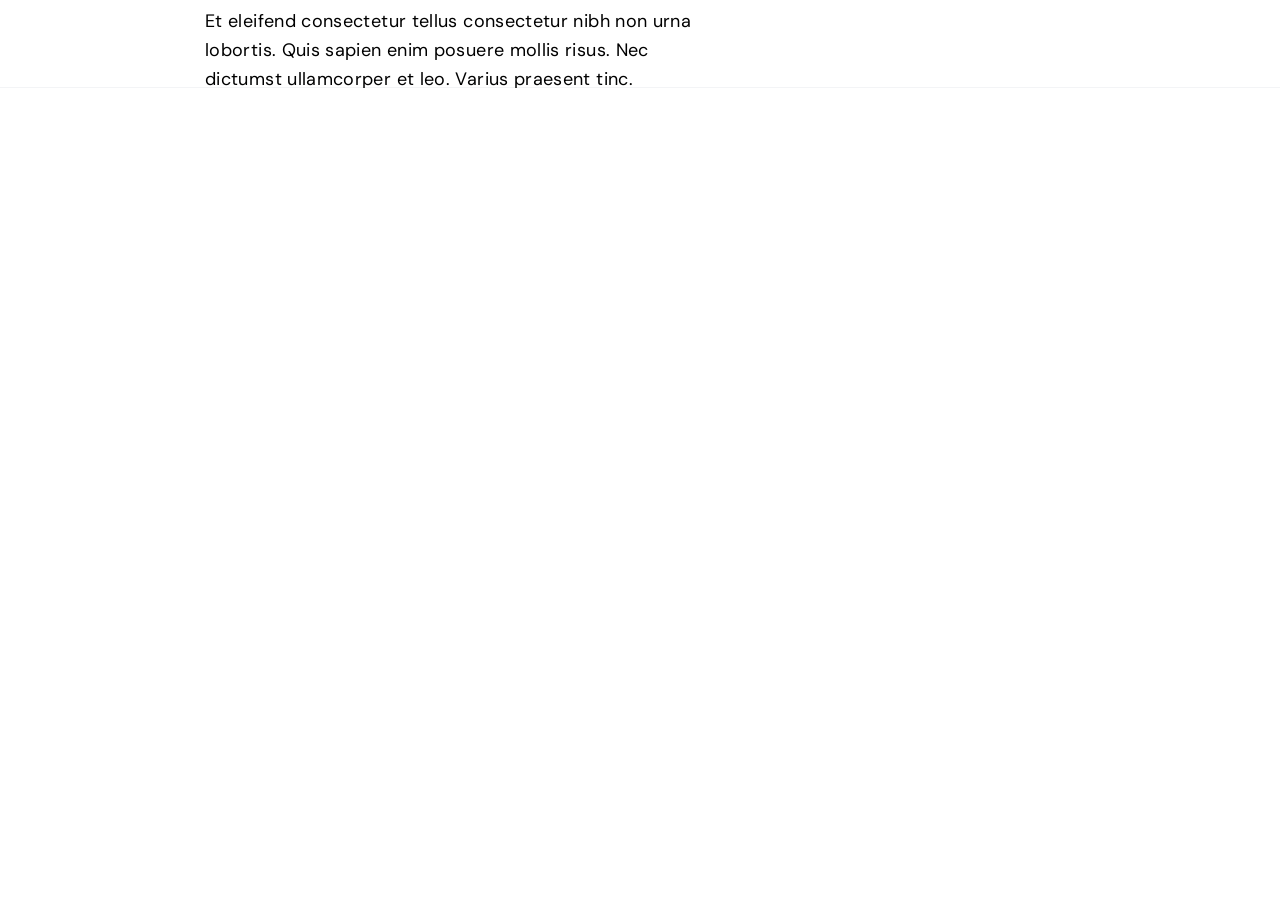
==== commit 8a99b82b: "CLAUDE.md V3: Figma MCP approach — exact values from API, section by section" ====
--- a/index.html
+++ b/index.html
@@ -1,558 +1,739 @@
 <!DOCTYPE html>
 <html lang="de">
 <head>
-  <meta charset="UTF-8">
-  <meta name="viewport" content="width=device-width, initial-scale=1.0">
-  <title>ISOGRAF – Der einfache Weg zu deiner Zertifizierung</title>
-  <meta name="description" content="Wir strukturieren, optimieren und zertifizieren Ihr Unternehmen – mit der Erfahrung aus über 1.000 Projekten. ISO 9001, AZAV, ZFU und mehr.">
-  <link rel="preconnect" href="https://fonts.googleapis.com">
-  <link rel="preconnect" href="https://fonts.gstatic.com" crossorigin>
-  <link href="https://fonts.googleapis.com/css2?family=DM+Sans:ital,opsz,wght@0,9..40,400;0,9..40,500;0,9..40,600;0,9..40,700;1,9..40,400&family=Libre+Baskerville:ital,wght@0,400;0,700;1,400&family=Roboto:wght@400;500;600;700&display=swap" rel="stylesheet">
-  <link rel="stylesheet" href="styles.css">
+    <meta charset="UTF-8">
+    <meta name="viewport" content="width=device-width, initial-scale=1.0">
+    <meta name="description" content="ISOGRAF - Der einfache Weg zu Ihrer Zertifizierung. Wir strukturieren, optimieren und zertifizieren Ihr Unternehmen mit der Erfahrung aus ueber 1.000 Projekten.">
+    <meta name="theme-color" content="#14213D">
+    <title>ISOGRAF - Zertifizierung leicht gemacht | ISO 9001, AZAV, ZFU</title>
+
+    <!-- Fonts -->
+    <link rel="preconnect" href="https://fonts.googleapis.com">
+    <link rel="preconnect" href="https://fonts.gstatic.com" crossorigin>
+    <link href="https://fonts.googleapis.com/css2?family=DM+Sans:ital,opsz,wght@0,9..40,400;0,9..40,500;0,9..40,600;0,9..40,700;1,9..40,400&family=Libre+Baskerville:ital,wght@0,400;0,700;1,400&family=Roboto:wght@400;500;600;700&display=swap" rel="stylesheet">
+
+    <!-- Styles -->
+    <link rel="stylesheet" href="styles.css">
+
+    <!-- Favicon -->
+    <link rel="icon" type="image/svg+xml" href="data:image/svg+xml,<svg xmlns='http://www.w3.org/2000/svg' viewBox='0 0 29 18'><path fill='%23E2AC26' fill-rule='evenodd' d='M0 0h.023L14.214 17.874H0V0zm23.089 7.21L28.812 14.42V0l-5.723 7.21zM14.658 0h-.049l-5.94 7.482 8.25 10.392h11.893v-.047L14.658 0z'/></svg>">
+
+    <style>
+        /* Reset and base */
+        *, *::before, *::after { box-sizing: border-box; }
+        html { scroll-behavior: smooth; }
+        body {
+            margin: 0;
+            padding: 0;
+            font-family: 'DM Sans', -apple-system, Roboto, Helvetica, sans-serif;
+            -webkit-font-smoothing: antialiased;
+            -moz-osx-font-smoothing: grayscale;
+            overflow-x: hidden;
+        }
+        a { text-decoration: none; color: inherit; }
+
+        /* Mobile hamburger - shown via styles.css media queries */
+        #hamburger-btn { display: none !important; }
+        @media (max-width: 768px) {
+            #hamburger-btn { display: flex !important; }
+            #nav-links {
+                display: none !important;
+                position: fixed;
+                top: 88px;
+                left: 0;
+                right: 0;
+                background: rgba(255,255,255,0.98);
+                backdrop-filter: blur(10px);
+                flex-direction: column;
+                padding: 20px;
+                gap: 16px !important;
+                width: 100% !important;
+                z-index: 999;
+                border-bottom: 1px solid #E0E0E0;
+                box-shadow: 0 4px 12px rgba(0,0,0,0.1);
+            }
+            #nav-links.open { display: flex !important; }
+        }
+    </style>
 </head>
 <body>
-
-  <!-- ====== NAVBAR ====== -->
-  <header class="navbar" id="navbar">
-    <div class="navbar__inner">
-      <a href="#" class="navbar__logo">
-        <svg width="29" height="18" viewBox="0 0 29 18" fill="none" xmlns="http://www.w3.org/2000/svg">
-          <path fill-rule="evenodd" clip-rule="evenodd" d="M0.0232014 0H0V17.8742H14.2138L0.0232014 0ZM23.0888 7.21028L28.8121 14.4199V0L23.0888 7.21028ZM14.6584 0H14.6095L8.66865 7.48242L16.919 17.8742H28.8115V17.8275L14.6578 0H14.6584Z" fill="#E2AC26"/>
-        </svg>
-        <span class="navbar__logo-text">ISOGRAF</span>
-      </a>
-      <nav class="navbar__nav" id="navMenu">
-        <a href="#leistungen" class="navbar__link">Leistungen</a>
-        <a href="#ueber-uns" class="navbar__link">Über uns</a>
-        <a href="#ergebnisse" class="navbar__link navbar__link--active">Ergebnisse</a>
-        <a href="#ressourcen" class="navbar__link">Ressourcen</a>
-        <a href="#karriere" class="navbar__link">Karriere</a>
-        <a href="#kontakt" class="navbar__cta-btn">Jetzt starten</a>
-      </nav>
-      <button class="navbar__hamburger" id="hamburger" aria-label="Menü öffnen">
-        <span></span><span></span><span></span>
-      </button>
-    </div>
-  </header>
-
-  <!-- ====== HERO ====== -->
-  <section class="hero" id="hero">
-    <div class="hero__bg">
-      <img src="assets/3b285cde.jpg" alt="" class="hero__bg-img" loading="eager">
-      <img src="assets/ff274538.png" alt="" class="hero__dashboard-blur" loading="eager">
-      <img src="assets/be941cc3.png" alt="ISOGRAF Dashboard" class="hero__dashboard" loading="eager">
-      <div class="hero__gradient-overlay"></div>
-    </div>
-    <div class="hero__content">
-      <div class="hero__rating">
-        <div class="hero__stars">
-          <svg width="19" height="19" viewBox="0 0 19 19" fill="none"><path d="M8.8 1.75C8.83 1.68 8.89 1.63 8.95 1.59C9.01 1.55 9.09 1.53 9.16 1.53C9.24 1.53 9.31 1.55 9.38 1.59C9.44 1.63 9.49 1.68 9.53 1.75L11.29 5.33C11.41 5.56 11.58 5.76 11.79 5.92C12 6.07 12.25 6.17 12.51 6.21L16.45 6.79C16.53 6.8 16.6 6.83 16.65 6.88C16.71 6.93 16.76 6.99 16.78 7.06C16.8 7.14 16.8 7.21 16.79 7.29C16.77 7.36 16.73 7.43 16.68 7.48L13.82 10.26C13.64 10.44 13.49 10.67 13.41 10.92C13.33 11.17 13.31 11.43 13.36 11.69L14.03 15.62C14.04 15.69 14.04 15.77 14.01 15.84C13.98 15.91 13.93 15.97 13.87 16.01C13.81 16.06 13.74 16.08 13.66 16.09C13.58 16.09 13.51 16.08 13.44 16.04L9.92 14.19C9.68 14.07 9.42 14 9.16 14C8.9 14 8.64 14.07 8.41 14.19L4.88 16.04C4.82 16.08 4.74 16.09 4.67 16.09C4.59 16.08 4.52 16.06 4.46 16.01C4.4 15.97 4.35 15.91 4.32 15.84C4.29 15.77 4.28 15.69 4.3 15.62L4.97 11.69C5.01 11.43 4.99 11.17 4.91 10.92C4.83 10.67 4.69 10.44 4.5 10.26L1.65 7.48C1.59 7.43 1.56 7.36 1.54 7.29C1.52 7.21 1.52 7.14 1.55 7.06C1.57 6.99 1.61 6.93 1.67 6.88C1.73 6.83 1.8 6.8 1.87 6.79L5.82 6.21C6.08 6.17 6.32 6.07 6.54 5.92C6.75 5.76 6.92 5.56 7.04 5.33L8.8 1.75Z" fill="#FCC846" stroke="#FCC846" stroke-width="1.5"/></svg>
-          <svg width="19" height="19" viewBox="0 0 19 19" fill="none"><path d="M8.8 1.75C8.83 1.68 8.89 1.63 8.95 1.59C9.01 1.55 9.09 1.53 9.16 1.53C9.24 1.53 9.31 1.55 9.38 1.59C9.44 1.63 9.49 1.68 9.53 1.75L11.29 5.33C11.41 5.56 11.58 5.76 11.79 5.92C12 6.07 12.25 6.17 12.51 6.21L16.45 6.79C16.53 6.8 16.6 6.83 16.65 6.88C16.71 6.93 16.76 6.99 16.78 7.06C16.8 7.14 16.8 7.21 16.79 7.29C16.77 7.36 16.73 7.43 16.68 7.48L13.82 10.26C13.64 10.44 13.49 10.67 13.41 10.92C13.33 11.17 13.31 11.43 13.36 11.69L14.03 15.62C14.04 15.69 14.04 15.77 14.01 15.84C13.98 15.91 13.93 15.97 13.87 16.01C13.81 16.06 13.74 16.08 13.66 16.09C13.58 16.09 13.51 16.08 13.44 16.04L9.92 14.19C9.68 14.07 9.42 14 9.16 14C8.9 14 8.64 14.07 8.41 14.19L4.88 16.04C4.82 16.08 4.74 16.09 4.67 16.09C4.59 16.08 4.52 16.06 4.46 16.01C4.4 15.97 4.35 15.91 4.32 15.84C4.29 15.77 4.28 15.69 4.3 15.62L4.97 11.69C5.01 11.43 4.99 11.17 4.91 10.92C4.83 10.67 4.69 10.44 4.5 10.26L1.65 7.48C1.59 7.43 1.56 7.36 1.54 7.29C1.52 7.21 1.52 7.14 1.55 7.06C1.57 6.99 1.61 6.93 1.67 6.88C1.73 6.83 1.8 6.8 1.87 6.79L5.82 6.21C6.08 6.17 6.32 6.07 6.54 5.92C6.75 5.76 6.92 5.56 7.04 5.33L8.8 1.75Z" fill="#FCC846" stroke="#FCC846" stroke-width="1.5"/></svg>
-          <svg width="19" height="19" viewBox="0 0 19 19" fill="none"><path d="M8.8 1.75C8.83 1.68 8.89 1.63 8.95 1.59C9.01 1.55 9.09 1.53 9.16 1.53C9.24 1.53 9.31 1.55 9.38 1.59C9.44 1.63 9.49 1.68 9.53 1.75L11.29 5.33C11.41 5.56 11.58 5.76 11.79 5.92C12 6.07 12.25 6.17 12.51 6.21L16.45 6.79C16.53 6.8 16.6 6.83 16.65 6.88C16.71 6.93 16.76 6.99 16.78 7.06C16.8 7.14 16.8 7.21 16.79 7.29C16.77 7.36 16.73 7.43 16.68 7.48L13.82 10.26C13.64 10.44 13.49 10.67 13.41 10.92C13.33 11.17 13.31 11.43 13.36 11.69L14.03 15.62C14.04 15.69 14.04 15.77 14.01 15.84C13.98 15.91 13.93 15.97 13.87 16.01C13.81 16.06 13.74 16.08 13.66 16.09C13.58 16.09 13.51 16.08 13.44 16.04L9.92 14.19C9.68 14.07 9.42 14 9.16 14C8.9 14 8.64 14.07 8.41 14.19L4.88 16.04C4.82 16.08 4.74 16.09 4.67 16.09C4.59 16.08 4.52 16.06 4.46 16.01C4.4 15.97 4.35 15.91 4.32 15.84C4.29 15.77 4.28 15.69 4.3 15.62L4.97 11.69C5.01 11.43 4.99 11.17 4.91 10.92C4.83 10.67 4.69 10.44 4.5 10.26L1.65 7.48C1.59 7.43 1.56 7.36 1.54 7.29C1.52 7.21 1.52 7.14 1.55 7.06C1.57 6.99 1.61 6.93 1.67 6.88C1.73 6.83 1.8 6.8 1.87 6.79L5.82 6.21C6.08 6.17 6.32 6.07 6.54 5.92C6.75 5.76 6.92 5.56 7.04 5.33L8.8 1.75Z" fill="#FCC846" stroke="#FCC846" stroke-width="1.5"/></svg>
-          <svg width="19" height="19" viewBox="0 0 19 19" fill="none"><path d="M8.8 1.75C8.83 1.68 8.89 1.63 8.95 1.59C9.01 1.55 9.09 1.53 9.16 1.53C9.24 1.53 9.31 1.55 9.38 1.59C9.44 1.63 9.49 1.68 9.53 1.75L11.29 5.33C11.41 5.56 11.58 5.76 11.79 5.92C12 6.07 12.25 6.17 12.51 6.21L16.45 6.79C16.53 6.8 16.6 6.83 16.65 6.88C16.71 6.93 16.76 6.99 16.78 7.06C16.8 7.14 16.8 7.21 16.79 7.29C16.77 7.36 16.73 7.43 16.68 7.48L13.82 10.26C13.64 10.44 13.49 10.67 13.41 10.92C13.33 11.17 13.31 11.43 13.36 11.69L14.03 15.62C14.04 15.69 14.04 15.77 14.01 15.84C13.98 15.91 13.93 15.97 13.87 16.01C13.81 16.06 13.74 16.08 13.66 16.09C13.58 16.09 13.51 16.08 13.44 16.04L9.92 14.19C9.68 14.07 9.42 14 9.16 14C8.9 14 8.64 14.07 8.41 14.19L4.88 16.04C4.82 16.08 4.74 16.09 4.67 16.09C4.59 16.08 4.52 16.06 4.46 16.01C4.4 15.97 4.35 15.91 4.32 15.84C4.29 15.77 4.28 15.69 4.3 15.62L4.97 11.69C5.01 11.43 4.99 11.17 4.91 10.92C4.83 10.67 4.69 10.44 4.5 10.26L1.65 7.48C1.59 7.43 1.56 7.36 1.54 7.29C1.52 7.21 1.52 7.14 1.55 7.06C1.57 6.99 1.61 6.93 1.67 6.88C1.73 6.83 1.8 6.8 1.87 6.79L5.82 6.21C6.08 6.17 6.32 6.07 6.54 5.92C6.75 5.76 6.92 5.56 7.04 5.33L8.8 1.75Z" fill="#FCC846" stroke="#FCC846" stroke-width="1.5"/></svg>
-          <svg width="19" height="19" viewBox="0 0 19 19" fill="none"><path d="M8.8 1.75C8.83 1.68 8.89 1.63 8.95 1.59C9.01 1.55 9.09 1.53 9.16 1.53C9.24 1.53 9.31 1.55 9.38 1.59C9.44 1.63 9.49 1.68 9.53 1.75L11.29 5.33C11.41 5.56 11.58 5.76 11.79 5.92C12 6.07 12.25 6.17 12.51 6.21L16.45 6.79C16.53 6.8 16.6 6.83 16.65 6.88C16.71 6.93 16.76 6.99 16.78 7.06C16.8 7.14 16.8 7.21 16.79 7.29C16.77 7.36 16.73 7.43 16.68 7.48L13.82 10.26C13.64 10.44 13.49 10.67 13.41 10.92C13.33 11.17 13.31 11.43 13.36 11.69L14.03 15.62C14.04 15.69 14.04 15.77 14.01 15.84C13.98 15.91 13.93 15.97 13.87 16.01C13.81 16.06 13.74 16.08 13.66 16.09C13.58 16.09 13.51 16.08 13.44 16.04L9.92 14.19C9.68 14.07 9.42 14 9.16 14C8.9 14 8.64 14.07 8.41 14.19L4.88 16.04C4.82 16.08 4.74 16.09 4.67 16.09C4.59 16.08 4.52 16.06 4.46 16.01C4.4 15.97 4.35 15.91 4.32 15.84C4.29 15.77 4.28 15.69 4.3 15.62L4.97 11.69C5.01 11.43 4.99 11.17 4.91 10.92C4.83 10.67 4.69 10.44 4.5 10.26L1.65 7.48C1.59 7.43 1.56 7.36 1.54 7.29C1.52 7.21 1.52 7.14 1.55 7.06C1.57 6.99 1.61 6.93 1.67 6.88C1.73 6.83 1.8 6.8 1.87 6.79L5.82 6.21C6.08 6.17 6.32 6.07 6.54 5.92C6.75 5.76 6.92 5.56 7.04 5.33L8.8 1.75Z" fill="#FCC846" stroke="#FCC846" stroke-width="1.5"/></svg>
-        </div>
-        <span class="hero__rating-text">4,9/5,0 - Deutschlands bestbewertete Zertifizierungsexperten</span>
-      </div>
-      <h1 class="hero__headline">
-        <span class="hero__headline-dm">Der einfache Weg</span>
-        <span class="hero__headline-libre">zu deiner Zertifizierung</span>
-      </h1>
-      <p class="hero__subline">Wir strukturieren, optimieren und zertifizieren Ihr Unternehmen – mit der Erfahrung aus über 1.000 Projekten.</p>
-      <div class="hero__usps">
-        <div class="hero__usp">
-          <div class="hero__usp-check"><svg width="12" height="12" viewBox="0 0 12 12" fill="none"><path d="M10 3L4.5 8.5L2 6" stroke="black" stroke-width="1.5" stroke-linecap="round" stroke-linejoin="round"/></svg></div>
-          <span>Mehr Umsatz. Mehr Vertrauen. Mehr Wachstum.</span>
-        </div>
-        <div class="hero__usp">
-          <div class="hero__usp-check"><svg width="12" height="12" viewBox="0 0 12 12" fill="none"><path d="M10 3L4.5 8.5L2 6" stroke="black" stroke-width="1.5" stroke-linecap="round" stroke-linejoin="round"/></svg></div>
-          <span>Alles mit staatlicher Unterstützung.</span>
-        </div>
-        <div class="hero__usp">
-          <div class="hero__usp-check"><svg width="12" height="12" viewBox="0 0 12 12" fill="none"><path d="M10 3L4.5 8.5L2 6" stroke="black" stroke-width="1.5" stroke-linecap="round" stroke-linejoin="round"/></svg></div>
-          <span>100% Erfolgsgarantie.</span>
-        </div>
-      </div>
-      <a href="#kontakt" class="hero__cta">
-        <span class="hero__cta-main">Jetzt kostenloses Erstgespräch sichern</span>
-        <span class="hero__cta-sub">und passende Zertifizierung finden</span>
-      </a>
-      <div class="hero__bekannt">
-        <span class="hero__bekannt-text">Bekannt aus</span>
-        <div class="hero__bekannt-logos">
-          <img src="assets/a51e3354.png" alt="ZDF" width="58" height="35" loading="eager">
-          <img src="assets/4e824fa1.png" alt="ZDF Info" width="76" height="34" loading="eager">
-          <span style="font-family:'DM Sans',sans-serif;font-size:16px;font-weight:700;color:#333;letter-spacing:-0.5px;">DER SPIEGEL</span>
-        </div>
-      </div>
-    </div>
-  </section>
-
-  <!-- ====== STATS / TRUST ====== -->
-  <section class="stats" id="stats">
-    <div class="stats__grid">
-      <div class="stats__card">
-        <span class="stats__number">+800</span>
-        <span class="stats__label">Zufriedene Kunden</span>
-      </div>
-      <div class="stats__card">
-        <span class="stats__number">+20</span>
-        <span class="stats__label">Jahre Erfahrung</span>
-      </div>
-      <div class="stats__card">
-        <span class="stats__number">+1.200</span>
-        <span class="stats__label">Projekte</span>
-      </div>
-    </div>
-  </section>
-
-  <!-- ====== LEISTUNGEN (4 Columns) ====== -->
-  <section class="leistungen" id="leistungen">
-    <div class="leistungen__grid">
-      <div class="leistungen__card">
-        <div class="leistungen__card-img">
-          <img src="assets/ce71b4d3.png" alt="ISO 9001 Zertifizierung" loading="lazy">
-        </div>
-        <div class="leistungen__card-info">
-          <span class="leistungen__card-number">01.</span>
-          <h3 class="leistungen__card-title">ISO 9001</h3>
-          <p class="leistungen__card-desc">Standard für internationales Vertrauen – zeigt Ihre Professionalität, öffnet Türen zu öffentlichen Ausschreibungen, B2B-Partnerschaften und stärkt das Markenimage.</p>
-        </div>
-      </div>
-      <div class="leistungen__card">
-        <div class="leistungen__card-img">
-          <img src="assets/e6e15d6b.png" alt="AZAV Zertifizierung" loading="lazy">
-        </div>
-        <div class="leistungen__card-info">
-          <span class="leistungen__card-number">02.</span>
-          <h3 class="leistungen__card-title">AZAV</h3>
-          <p class="leistungen__card-desc">ISOGRAF begleitet Sie als erfahrener Berater und Coach persönlich durch den gesamten Prozess – von der ersten Analyse bis zur finalen erfolgreichen Zertifizierung.</p>
-        </div>
-      </div>
-      <div class="leistungen__card">
-        <div class="leistungen__card-img">
-          <img src="assets/149d67a6.png" alt="ZFU Zulassung" loading="lazy">
-        </div>
-        <div class="leistungen__card-info">
-          <span class="leistungen__card-number">03.</span>
-          <h3 class="leistungen__card-title">ZFU Zulassung</h3>
-          <p class="leistungen__card-desc">Wir führen Sie schnell und unproblematisch durch den Vorgang der Anerkennung als staatlich zugelassener Fernunterricht.</p>
-        </div>
-      </div>
-      <div class="leistungen__card">
-        <div class="leistungen__card-img">
-          <img src="assets/8f342483.png" alt="Listung" loading="lazy">
-        </div>
-        <div class="leistungen__card-info">
-          <span class="leistungen__card-number">04.</span>
-          <h3 class="leistungen__card-title">Listung</h3>
-          <p class="leistungen__card-desc">Es gibt diverse Zertifizierungen, die Ihnen den Zugang zu Fördermitteln oder Kunden ermöglichen. Wir zeigen Ihnen auf, welche für Ihren konkreten Fall zutreffend sind.</p>
-        </div>
-      </div>
-    </div>
-  </section>
-
-  <!-- ====== WARUM ISOGRAF (Introduction) ====== -->
-  <section class="warum" id="ueber-uns">
-    <div class="warum__inner">
-      <div class="warum__header">
-        <h2 class="warum__title">
-          <span class="warum__title-dm">Warum zum </span><span class="warum__title-libre">Isograf?</span>
-        </h2>
-        <p class="warum__subtitle">Viele Unternehmen befassen sich viel zu intensiv und zu umfangreich mit der Dokumentation, die für eine Zertifizierung notwendig ist. Mit unserer Erfahrung, unserem Fachwissen und modernen Lösungen, helfen wir Ihnen dieses Thema schnell und unkompliziert zu lösen</p>
-      </div>
-      <div class="warum__content">
-        <div class="warum__text-side">
-          <h3 class="warum__content-headline">
-            <span class="warum__content-bold">Denn wer mit ISOGRAF arbeitet, hebt sich automatisch von der Masse ab: </span>
-            <span class="warum__content-italic">Viele Erfahrung, schnelle Bearbeitung und unkomplizierte Prozesse.</span>
-          </h3>
-          <p class="warum__content-desc">Für alle, die ihre Leistungen leichter verkaufen und durch staatliche Förderung skalieren wollen – vom bisherigen Selbstzahler-Modell zum echten Wachstumspfad.</p>
-          <div class="warum__audience">
-            <div class="warum__audience-item">
-              <div class="warum__audience-dot"></div>
-              <span><strong>kleine bis mittelständige Unternehmen </strong>(Produktion, Handwerk, Gastronomie)</span>
-            </div>
-            <div class="warum__audience-item">
-              <div class="warum__audience-dot"></div>
-              <span><strong>Bildungsinstitute und Coaches</strong></span>
-            </div>
-            <div class="warum__audience-item">
-              <div class="warum__audience-dot"></div>
-              <span><strong>Berater und Dienstleister</strong></span>
-            </div>
-          </div>
-        </div>
-        <div class="warum__image-side">
-          <img src="assets/4ca3074c.png" alt="ISOGRAF Beratung" class="warum__image" loading="lazy">
-        </div>
-      </div>
-      <a href="#kontakt" class="btn btn--gold">Jetzt loslegen</a>
-      <div class="warum__trust">
-        <img src="assets/cdc75f22.png" alt="Zufriedene Kunden" width="84" height="28" loading="lazy">
-        <span><strong>+800</strong> Zufriedene Kunden</span>
-      </div>
-    </div>
-  </section>
-
-  <!-- ====== DONE-4-YOU ZERTIFIZIERUNG (Certificate Cards) ====== -->
-  <section class="certificate" id="zertifizierung">
-    <div class="certificate__inner">
-      <div class="certificate__header">
-        <h2 class="certificate__title">
-          <span class="certificate__title-dm">Done-4-You </span><span class="certificate__title-libre">Zertifizierung</span>
-        </h2>
-        <p class="certificate__subtitle">Wählen Sie die passende Zertifizierung für Ihr Business</p>
-      </div>
-      <div class="certificate__carousel">
-        <div class="certificate__card certificate__card--faded">
-          <div class="certificate__card-img"><img src="assets/a80c5d4b.png" alt="KOMPASS" loading="lazy"></div>
-          <div class="certificate__card-body">
-            <h3>KOMPASS</h3>
-            <p class="certificate__card-sub">Förderung für Selbstständige</p>
-            <span class="certificate__card-badge">Bis zu 90% Zuschuss</span>
-            <ul class="certificate__card-list">
-              <li><svg width="16" height="16" viewBox="0 0 16 16" fill="none"><path d="M13.333 4L6 11.333L2.667 8" stroke="white" stroke-width="1.333" stroke-linecap="round" stroke-linejoin="round"/></svg>Coaching für 5.000 € → Kunde zahlt nur 500 €</li>
-              <li><svg width="16" height="16" viewBox="0 0 16 16" fill="none"><path d="M13.333 4L6 11.333L2.667 8" stroke="white" stroke-width="1.333" stroke-linecap="round" stroke-linejoin="round"/></svg>Staat übernimmt bis zu 4.500 €</li>
-              <li><svg width="16" height="16" viewBox="0 0 16 16" fill="none"><path d="M13.333 4L6 11.333L2.667 8" stroke="white" stroke-width="1.333" stroke-linecap="round" stroke-linejoin="round"/></svg>Sofort mehr Abschlüsse</li>
-              <li><svg width="16" height="16" viewBox="0 0 16 16" fill="none"><path d="M13.333 4L6 11.333L2.667 8" stroke="white" stroke-width="1.333" stroke-linecap="round" stroke-linejoin="round"/></svg>Komplette Prozessbegleitung</li>
-            </ul>
-            <a href="#kontakt" class="certificate__card-btn">Mehr erfahren <svg width="14" height="14" viewBox="0 0 14 14" fill="none"><path d="M2.917 7H11.083" stroke="white" stroke-width="1.167" stroke-linecap="round" stroke-linejoin="round"/><path d="M7 2.917L11.083 7L7 11.083" stroke="white" stroke-width="1.167" stroke-linecap="round" stroke-linejoin="round"/></svg></a>
-          </div>
-        </div>
-        <div class="certificate__card certificate__card--faded">
-          <div class="certificate__card-img"><img src="assets/a3aab6ff.png" alt="AZAV" loading="lazy"></div>
-          <div class="certificate__card-body">
-            <h3>AZAV</h3>
-            <p class="certificate__card-sub">Zugang zum Fördermarkt</p>
-            <span class="certificate__card-badge">Bis zu 100% Förderung</span>
-            <ul class="certificate__card-list">
-              <li><svg width="16" height="16" viewBox="0 0 16 16" fill="none"><path d="M13.333 4L6 11.333L2.667 8" stroke="white" stroke-width="1.333" stroke-linecap="round" stroke-linejoin="round"/></svg>Existenzgründer-Coachings bis 100%</li>
-              <li><svg width="16" height="16" viewBox="0 0 16 16" fill="none"><path d="M13.333 4L6 11.333L2.667 8" stroke="white" stroke-width="1.333" stroke-linecap="round" stroke-linejoin="round"/></svg>Qualifizierungschancengesetz</li>
-              <li><svg width="16" height="16" viewBox="0 0 16 16" fill="none"><path d="M13.333 4L6 11.333L2.667 8" stroke="white" stroke-width="1.333" stroke-linecap="round" stroke-linejoin="round"/></svg>Bildungsgutscheine & AVGS</li>
-              <li><svg width="16" height="16" viewBox="0 0 16 16" fill="none"><path d="M13.333 4L6 11.333L2.667 8" stroke="white" stroke-width="1.333" stroke-linecap="round" stroke-linejoin="round"/></svg>Unterlagen, QM & Audit-Prep</li>
-            </ul>
-            <a href="#kontakt" class="certificate__card-btn">Mehr erfahren <svg width="14" height="14" viewBox="0 0 14 14" fill="none"><path d="M2.917 7H11.083" stroke="white" stroke-width="1.167" stroke-linecap="round" stroke-linejoin="round"/><path d="M7 2.917L11.083 7L7 11.083" stroke="white" stroke-width="1.167" stroke-linecap="round" stroke-linejoin="round"/></svg></a>
-          </div>
-        </div>
-        <div class="certificate__card certificate__card--featured">
-          <div class="certificate__card-img"><img src="assets/96438e5a.png" alt="ZFU" loading="lazy"></div>
-          <div class="certificate__card-body">
-            <h3>ZFU</h3>
-            <p class="certificate__card-sub">Sicherheit für digitale Programme</p>
-            <span class="certificate__card-badge">Rechtssicher skalieren</span>
-            <ul class="certificate__card-list">
-              <li><svg width="20" height="20" viewBox="0 0 20 20" fill="none"><path d="M16.622 4.986L7.48 14.129L3.325 9.973" stroke="white" stroke-width="1.662" stroke-linecap="round" stroke-linejoin="round"/></svg>Schutz vor Rückforderungen</li>
-              <li><svg width="20" height="20" viewBox="0 0 20 20" fill="none"><path d="M16.622 4.986L7.48 14.129L3.325 9.973" stroke="white" stroke-width="1.662" stroke-linecap="round" stroke-linejoin="round"/></svg>Freigabe für Online-Kurse</li>
-              <li><svg width="20" height="20" viewBox="0 0 20 20" fill="none"><path d="M16.622 4.986L7.48 14.129L3.325 9.973" stroke="white" stroke-width="1.662" stroke-linecap="round" stroke-linejoin="round"/></svg>Seriosität & Vertrauen</li>
-              <li><svg width="20" height="20" viewBox="0 0 20 20" fill="none"><path d="M16.622 4.986L7.48 14.129L3.325 9.973" stroke="white" stroke-width="1.662" stroke-linecap="round" stroke-linejoin="round"/></svg>Didaktik & Vertragskonformität</li>
-            </ul>
-            <a href="#kontakt" class="certificate__card-btn">Mehr erfahren <svg width="18" height="18" viewBox="0 0 18 18" fill="none"><path d="M3.636 8.727H13.817" stroke="white" stroke-width="1.454" stroke-linecap="round" stroke-linejoin="round"/><path d="M8.726 3.636L13.817 8.727L8.726 13.817" stroke="white" stroke-width="1.454" stroke-linecap="round" stroke-linejoin="round"/></svg></a>
-          </div>
-        </div>
-        <div class="certificate__card certificate__card--faded">
-          <div class="certificate__card-img"><img src="assets/69ca88c8.png" alt="ISO 9001" loading="lazy"></div>
-          <div class="certificate__card-body">
-            <h3>ISO 9001</h3>
-            <p class="certificate__card-sub">Internationales Qualitätssiegel</p>
-            <span class="certificate__card-badge">Globaler Standard</span>
-            <ul class="certificate__card-list">
-              <li><svg width="16" height="16" viewBox="0 0 16 16" fill="none"><path d="M13.333 4L6 11.333L2.667 8" stroke="white" stroke-width="1.333" stroke-linecap="round" stroke-linejoin="round"/></svg>Vertrauen bei Kunden & Partnern</li>
-              <li><svg width="16" height="16" viewBox="0 0 16 16" fill="none"><path d="M13.333 4L6 11.333L2.667 8" stroke="white" stroke-width="1.333" stroke-linecap="round" stroke-linejoin="round"/></svg>Effizientere Prozesse</li>
-              <li><svg width="16" height="16" viewBox="0 0 16 16" fill="none"><path d="M13.333 4L6 11.333L2.667 8" stroke="white" stroke-width="1.333" stroke-linecap="round" stroke-linejoin="round"/></svg>Zugang zu Ausschreibungen</li>
-              <li><svg width="16" height="16" viewBox="0 0 16 16" fill="none"><path d="M13.333 4L6 11.333L2.667 8" stroke="white" stroke-width="1.333" stroke-linecap="round" stroke-linejoin="round"/></svg>Aufbau, Audit & Zertifizierung</li>
-            </ul>
-            <a href="#kontakt" class="certificate__card-btn">Mehr erfahren <svg width="14" height="14" viewBox="0 0 14 14" fill="none"><path d="M2.917 7H11.083" stroke="white" stroke-width="1.167" stroke-linecap="round" stroke-linejoin="round"/><path d="M7 2.917L11.083 7L7 11.083" stroke="white" stroke-width="1.167" stroke-linecap="round" stroke-linejoin="round"/></svg></a>
-          </div>
-        </div>
-      </div>
-    </div>
-  </section>
-
-  <!-- ====== WACHSTUM (Image + Text) ====== -->
-  <section class="wachstum">
-    <div class="wachstum__inner">
-      <img src="assets/b35c7847.jpg" alt="Zertifizierung für Wachstum" class="wachstum__image" loading="lazy">
-      <div class="wachstum__text">
-        <h2 class="wachstum__title">
-          <span class="wachstum__title-dm">Zertifizierung, die Ihr </span><span class="wachstum__title-libre">Wachstum trägt.</span>
-        </h2>
-        <p class="wachstum__desc">Et eleifend consectetur tellus consectetur nibh non urna lobortis. Quis sapien enim posuere mollis risus. Nec dictumst ullamcorper et leo. Varius praesent tinc.</p>
-        <a href="#kontakt" class="btn btn--gold">Jetzt loslegen</a>
-      </div>
-    </div>
-  </section>
-
-  <!-- ====== GROWTH BENTO GRID ====== -->
-  <section class="growth" id="growth">
-    <div class="growth__inner">
-      <div class="growth__header">
-        <h2 class="growth__title">
-          <span class="growth__title-dm">Zertifizierung, die Ihr </span><span class="growth__title-libre">Wachstum trägt.</span>
-        </h2>
-        <p class="growth__subtitle">Mit ISOGRAF führen wir Sie unkompliziert und sicher durch den gesamten Zertifizierungsprozess – vollständig begleitet.</p>
-      </div>
-      <div class="growth__grid">
-        <div class="growth__bento growth__bento--team">
-          <img src="assets/d53552d7.jpg" alt="ISOGRAF Team" class="growth__bento-img" loading="lazy">
-          <div class="growth__bento-overlay"></div>
-        </div>
-        <div class="growth__bento growth__bento--process">
-          <h3><span class="growth__bento-white">Unkomplizierter </span><span class="growth__bento-gold">Prozess</span></h3>
-          <p>mit der Erfahrung aus über 1.200 Projekten.</p>
-        </div>
-        <div class="growth__bento growth__bento--architecture">
-          <img src="assets/5f714403.jpg" alt="Architektur" class="growth__bento-bg" loading="lazy">
-          <div class="growth__bento-text-overlay">
-            <h3><span class="growth__bento-white">Echtes </span><span class="growth__bento-gold">Wachstum</span></h3>
-            <p>Die meisten Unternehmen scheitern an der Komplexität der Zertifizierungsprozesse. Wir übernehmen den gesamten Prozess für Sie.</p>
-          </div>
-        </div>
-        <div class="growth__bento growth__bento--experience">
-          <img src="assets/534bb74b.png" alt="Erfahrung" class="growth__bento-person" loading="lazy">
-          <h3><span class="growth__bento-white">+20 Jahre </span><span class="growth__bento-gold">Erfahrung</span></h3>
-          <p>sowohl bei Dienstleistern, als auch bei Gewerbekunden.</p>
-        </div>
-      </div>
-      <a href="#kontakt" class="btn btn--gold">Jetzt loslegen</a>
-      <div class="growth__trust">
-        <img src="assets/cdc75f22.png" alt="Kunden" width="84" height="28" loading="lazy">
-        <span><strong>800+</strong> Zufriedene Kunden</span>
-      </div>
-    </div>
-  </section>
-
-  <!-- ====== CONTACT BANNER ====== -->
-  <section class="contact-banner" id="kontakt">
-    <div class="contact-banner__card">
-      <div class="contact-banner__text">
-        <h3>Bereit für Ihre Zertifizierung?</h3>
-        <p>Vereinbaren Sie jetzt ein kostenloses Erstgespräch und erfahren Sie, wie wir Sie auf dem Weg zur Zertifizierung unterstützen können.</p>
-        <a href="#kontakt" class="btn btn--gold">Jetzt loslegen</a>
-        <div class="contact-banner__trust">
-          <img src="assets/cdc75f22.png" alt="Kunden" width="84" height="28" loading="lazy">
-          <span><strong>+800</strong> Zufriedene Kunden</span>
-        </div>
-      </div>
-      <div class="contact-banner__image">
-        <img src="assets/4d90774e.png" alt="ISOGRAF Dashboard" loading="lazy">
-      </div>
-    </div>
-  </section>
-
-  <!-- ====== ERGEBNISSE ====== -->
-  <section class="ergebnisse" id="ergebnisse">
-    <div class="ergebnisse__bg">
-      <img src="assets/62d049f1.jpg" alt="" class="ergebnisse__bg-img" loading="lazy">
-    </div>
-    <div class="ergebnisse__inner">
-      <div class="ergebnisse__header">
-        <span class="ergebnisse__badge">
-          <svg width="16" height="16" viewBox="0 0 16 16" fill="none"><path d="M7.34 1.88C7.37 1.72 7.45 1.59 7.57 1.49C7.69 1.39 7.84 1.33 8 1.33C8.16 1.33 8.31 1.39 8.43 1.49C8.55 1.59 8.63 1.72 8.66 1.88L9.36 5.58C9.41 5.85 9.53 6.09 9.72 6.28C9.91 6.47 10.16 6.59 10.42 6.64L14.12 7.34C14.28 7.37 14.42 7.45 14.51 7.57C14.61 7.69 14.67 7.84 14.67 8C14.67 8.16 14.61 8.31 14.51 8.43C14.42 8.55 14.28 8.63 14.12 8.66L10.42 9.36C10.16 9.41 9.91 9.53 9.72 9.72C9.53 9.91 9.41 10.16 9.36 10.42L8.66 14.12C8.63 14.28 8.55 14.42 8.43 14.51C8.31 14.61 8.16 14.67 8 14.67C7.84 14.67 7.69 14.61 7.57 14.51C7.45 14.42 7.37 14.28 7.34 14.12L6.64 10.42C6.59 10.16 6.47 9.91 6.28 9.72C6.09 9.53 5.84 9.41 5.58 9.36L1.88 8.66C1.72 8.63 1.58 8.55 1.49 8.43C1.39 8.31 1.33 8.16 1.33 8C1.33 7.84 1.39 7.69 1.49 7.57C1.58 7.45 1.72 7.37 1.88 7.34L5.58 6.64C5.84 6.59 6.09 6.47 6.28 6.28C6.47 6.09 6.59 5.85 6.64 5.58L7.34 1.88Z" stroke="#082742" stroke-width="1.33" stroke-linecap="round" stroke-linejoin="round"/></svg>
-          Die Ergebnisse
-        </span>
-        <h2 class="ergebnisse__title">
-          <span class="ergebnisse__title-dm">Bisherige </span><span class="ergebnisse__title-libre">Ergebnisse</span>
-        </h2>
-        <p class="ergebnisse__subtitle">Transparente Leistungen, nachweisbare Resultate – und ein Prozess, der in über +1.200 Projekten zuverlässig funktioniert hat.</p>
-      </div>
-      <div class="ergebnisse__cards">
-        <div class="ergebnisse__card ergebnisse__card--side">
-          <h4>EduVision Coaching GmbH</h4>
-          <span class="ergebnisse__card-type">Business Coaching</span>
-          <div class="ergebnisse__card-metrics">
-            <div class="ergebnisse__card-before"><span class="ergebnisse__card-label">Vorher</span><span class="ergebnisse__card-value-sm">80.000 €</span></div>
-            <div class="ergebnisse__card-divider"><div class="ergebnisse__card-line"></div><svg width="20" height="20" viewBox="0 0 20 20" fill="none"><path d="M17.5 0.833L10.417 7.916L6.25 3.75L0.833 9.167" stroke="#E2AC26" stroke-width="1.667" stroke-linecap="round" stroke-linejoin="round"/></svg></div>
-            <div class="ergebnisse__card-after"><span class="ergebnisse__card-label">Nachher</span><span class="ergebnisse__card-value-lg">340.000 €</span></div>
-          </div>
-          <div class="ergebnisse__card-badge">+325% Wachstum</div>
-          <span class="ergebnisse__card-method">durch KOMPASS + AZAV</span>
-        </div>
-        <div class="ergebnisse__card ergebnisse__card--center">
-          <h4>TrainUp Institut</h4>
-          <span class="ergebnisse__card-type">Leadership Training</span>
-          <div class="ergebnisse__card-metrics">
-            <div class="ergebnisse__card-before"><span class="ergebnisse__card-label">Vorher</span><span class="ergebnisse__card-value-sm">50.000 €</span></div>
-            <div class="ergebnisse__card-divider"><div class="ergebnisse__card-line"></div><svg width="25" height="25" viewBox="0 0 25 25" fill="none"><path d="M21.27 1.013L12.66 9.622L7.597 4.558L1.013 11.141" stroke="#E2AC26" stroke-width="2.026" stroke-linecap="round" stroke-linejoin="round"/></svg></div>
-            <div class="ergebnisse__card-after"><span class="ergebnisse__card-label">Nachher</span><span class="ergebnisse__card-value-lg">410.000 €</span></div>
-          </div>
-          <div class="ergebnisse__card-badge">+720% Wachstum</div>
-          <span class="ergebnisse__card-method">durch Qualifizierungschancengesetz + ISO</span>
-        </div>
-        <div class="ergebnisse__card ergebnisse__card--side">
-          <h4>MindGrow Academy</h4>
-          <span class="ergebnisse__card-type">Digitales Coaching</span>
-          <div class="ergebnisse__card-metrics">
-            <div class="ergebnisse__card-before"><span class="ergebnisse__card-label">Vorher</span><span class="ergebnisse__card-value-sm">9.000 €/M</span></div>
-            <div class="ergebnisse__card-divider"><div class="ergebnisse__card-line"></div><svg width="20" height="20" viewBox="0 0 20 20" fill="none"><path d="M17.5 0.833L10.417 7.916L6.25 3.75L0.833 9.167" stroke="#E2AC26" stroke-width="1.667" stroke-linecap="round" stroke-linejoin="round"/></svg></div>
-            <div class="ergebnisse__card-after"><span class="ergebnisse__card-label">Nachher</span><span class="ergebnisse__card-value-lg">46.000 €/M</span></div>
-          </div>
-          <div class="ergebnisse__card-badge">+411% Wachstum</div>
-          <span class="ergebnisse__card-method">durch ZFU-Freigabe</span>
-        </div>
-      </div>
-    </div>
-  </section>
-
-  <!-- ====== 5-PHASEN METHODE ====== -->
-  <section class="phasen" id="ressourcen">
-    <div class="phasen__inner">
-      <div class="phasen__header">
-        <span class="phasen__badge">
-          <svg width="16" height="16" viewBox="0 0 16 16" fill="none"><path d="M7.34 1.88C7.37 1.72 7.45 1.59 7.57 1.49C7.69 1.39 7.84 1.33 8 1.33C8.16 1.33 8.31 1.39 8.43 1.49C8.55 1.59 8.63 1.72 8.66 1.88L9.36 5.58C9.41 5.85 9.53 6.09 9.72 6.28C9.91 6.47 10.16 6.59 10.42 6.64L14.12 7.34C14.28 7.37 14.42 7.45 14.51 7.57C14.61 7.69 14.67 7.84 14.67 8C14.67 8.16 14.61 8.31 14.51 8.43C14.42 8.55 14.28 8.63 14.12 8.66L10.42 9.36C10.16 9.41 9.91 9.53 9.72 9.72C9.53 9.91 9.41 10.16 9.36 10.42L8.66 14.12C8.63 14.28 8.55 14.42 8.43 14.51C8.31 14.61 8.16 14.67 8 14.67C7.84 14.67 7.69 14.61 7.57 14.51C7.45 14.42 7.37 14.28 7.34 14.12L6.64 10.42C6.59 10.16 6.47 9.91 6.28 9.72C6.09 9.53 5.84 9.41 5.58 9.36L1.88 8.66C1.72 8.63 1.58 8.55 1.49 8.43C1.39 8.31 1.33 8.16 1.33 8C1.33 7.84 1.39 7.69 1.49 7.57C1.58 7.45 1.72 7.37 1.88 7.34L5.58 6.64C5.84 6.59 6.09 6.47 6.28 6.28C6.47 6.09 6.59 5.85 6.64 5.58L7.34 1.88Z" stroke="white" stroke-width="1.33" stroke-linecap="round" stroke-linejoin="round"/></svg>
-          Die 5-Phasen
-        </span>
-        <h2 class="phasen__title">
-          <span class="phasen__title-dm">Unsere bewährte </span><span class="phasen__title-libre">5-Phasen-Methode</span>
-        </h2>
-        <p class="phasen__subtitle">Mit unserem strukturierten Prozess führen wir Sie Schritt für Schritt durch die gesamte Zertifizierung – transparent, effizient und ohne unnötige Komplexität.</p>
-        <div class="phasen__tags">
-          <span class="phasen__tag"><svg width="16" height="16" viewBox="0 0 16 16" fill="none"><path d="M8 14.666C11.682 14.666 14.667 11.682 14.667 8C14.667 4.318 11.682 1.333 8 1.333C4.318 1.333 1.333 4.318 1.333 8C1.333 11.682 4.318 14.666 8 14.666Z" stroke="white" stroke-width="1.333" stroke-linecap="round" stroke-linejoin="round"/><path d="M6 8L7.333 9.333L10 6.667" stroke="white" stroke-width="1.333" stroke-linecap="round" stroke-linejoin="round"/></svg>Einfachheit</span>
-          <span class="phasen__tag"><svg width="16" height="16" viewBox="0 0 16 16" fill="none"><path d="M8 14.666C11.682 14.666 14.667 11.682 14.667 8C14.667 4.318 11.682 1.333 8 1.333C4.318 1.333 1.333 4.318 1.333 8C1.333 11.682 4.318 14.666 8 14.666Z" stroke="white" stroke-width="1.333" stroke-linecap="round" stroke-linejoin="round"/><path d="M6 8L7.333 9.333L10 6.667" stroke="white" stroke-width="1.333" stroke-linecap="round" stroke-linejoin="round"/></svg>Transparenz</span>
-          <span class="phasen__tag"><svg width="16" height="16" viewBox="0 0 16 16" fill="none"><path d="M8 14.666C11.682 14.666 14.667 11.682 14.667 8C14.667 4.318 11.682 1.333 8 1.333C4.318 1.333 1.333 4.318 1.333 8C1.333 11.682 4.318 14.666 8 14.666Z" stroke="white" stroke-width="1.333" stroke-linecap="round" stroke-linejoin="round"/><path d="M6 8L7.333 9.333L10 6.667" stroke="white" stroke-width="1.333" stroke-linecap="round" stroke-linejoin="round"/></svg>Ergebnisorientiert</span>
-        </div>
-      </div>
-      <div class="phasen__steps">
-        <div class="phasen__step">
-          <div class="phasen__step-number">01</div>
-          <div class="phasen__step-content">
-            <h3>Erstgespräch & Analyse</h3>
-            <p>Wir analysieren Ihre aktuelle Situation, identifizieren die passende Zertifizierung und erstellen einen individuellen Fahrplan für Ihr Unternehmen.</p>
-          </div>
-          <div class="phasen__step-image"><img src="assets/0ae9c670.jpg" alt="Erstgespräch" loading="lazy"></div>
-        </div>
-        <div class="phasen__step">
-          <div class="phasen__step-number">02</div>
-          <div class="phasen__step-content">
-            <h3>Dokumentation & Aufbau</h3>
-            <p>Wir erstellen alle notwendigen Dokumente, Prozesse und Strukturen – vollständig und prüfungssicher.</p>
-          </div>
-          <div class="phasen__step-image"><img src="assets/0fa2798a.jpg" alt="Dokumentation" loading="lazy"></div>
-        </div>
-        <div class="phasen__step">
-          <div class="phasen__step-number">03</div>
-          <div class="phasen__step-content">
-            <h3>Implementierung</h3>
-            <p>Gemeinsam setzen wir die Prozesse in Ihrem Unternehmen um und schulen Ihr Team für den Alltag.</p>
-          </div>
-          <div class="phasen__step-image"><img src="assets/3e453535.jpg" alt="Implementierung" loading="lazy"></div>
-        </div>
-        <div class="phasen__step">
-          <div class="phasen__step-number">04</div>
-          <div class="phasen__step-content">
-            <h3>Audit-Vorbereitung</h3>
-            <p>Wir bereiten Sie gezielt auf das Audit vor – mit Probeaudits, Coaching und gezielter Nachsteuerung.</p>
-          </div>
-          <div class="phasen__step-image"><img src="assets/41898830.jpg" alt="Audit-Vorbereitung" loading="lazy"></div>
-        </div>
-        <div class="phasen__step">
-          <div class="phasen__step-number">05</div>
-          <div class="phasen__step-content">
-            <h3>Zertifizierung & Nachbetreuung</h3>
-            <p>Wir begleiten Sie bis zur erfolgreichen Zertifizierung und stehen auch danach als Partner bereit.</p>
-          </div>
-          <div class="phasen__step-image"><img src="assets/50e9d62a.jpg" alt="Zertifizierung" loading="lazy"></div>
-        </div>
-      </div>
-    </div>
-  </section>
-
-  <!-- ====== FAQ ====== -->
-  <section class="faq" id="faq">
-    <div class="faq__inner">
-      <div class="faq__header">
-        <h2 class="faq__title">Häufig gestellte <span class="faq__title-libre">Fragen</span></h2>
-        <p class="faq__subtitle">Alles, was Sie über unsere Zertifizierungsdienstleistungen wissen müssen.</p>
-      </div>
-      <div class="faq__list">
-        <div class="faq__item">
-          <button class="faq__question" aria-expanded="false">
-            <span>Wie lange dauert eine Zertifizierung?</span>
-            <svg class="faq__icon" width="24" height="24" viewBox="0 0 24 24" fill="none"><path d="M6 9L12 15L18 9" stroke="currentColor" stroke-width="2" stroke-linecap="round" stroke-linejoin="round"/></svg>
-          </button>
-          <div class="faq__answer"><p>Die Dauer hängt von der Art der Zertifizierung und der Größe Ihres Unternehmens ab. In der Regel rechnen Sie mit 4-12 Wochen. Mit ISOGRAF schaffen wir es oft deutlich schneller als der Branchendurchschnitt.</p></div>
-        </div>
-        <div class="faq__item">
-          <button class="faq__question" aria-expanded="false">
-            <span>Was kostet eine Zertifizierung mit ISOGRAF?</span>
-            <svg class="faq__icon" width="24" height="24" viewBox="0 0 24 24" fill="none"><path d="M6 9L12 15L18 9" stroke="currentColor" stroke-width="2" stroke-linecap="round" stroke-linejoin="round"/></svg>
-          </button>
-          <div class="faq__answer"><p>Die Kosten variieren je nach Zertifizierungsart und Umfang. Durch staatliche Förderprogramme wie KOMPASS oder AZAV können bis zu 90-100% der Kosten übernommen werden. Vereinbaren Sie ein kostenloses Erstgespräch für eine individuelle Einschätzung.</p></div>
-        </div>
-        <div class="faq__item">
-          <button class="faq__question" aria-expanded="false">
-            <span>Welche Zertifizierung ist die richtige für mein Unternehmen?</span>
-            <svg class="faq__icon" width="24" height="24" viewBox="0 0 24 24" fill="none"><path d="M6 9L12 15L18 9" stroke="currentColor" stroke-width="2" stroke-linecap="round" stroke-linejoin="round"/></svg>
-          </button>
-          <div class="faq__answer"><p>Das hängt von Ihrer Branche, Ihren Zielen und Ihrer aktuellen Situation ab. Im kostenlosen Erstgespräch analysieren wir gemeinsam, welche Zertifizierung den größten Mehrwert für Ihr Unternehmen bringt.</p></div>
-        </div>
-        <div class="faq__item">
-          <button class="faq__question" aria-expanded="false">
-            <span>Muss ich mich selbst um die Dokumentation kümmern?</span>
-            <svg class="faq__icon" width="24" height="24" viewBox="0 0 24 24" fill="none"><path d="M6 9L12 15L18 9" stroke="currentColor" stroke-width="2" stroke-linecap="round" stroke-linejoin="round"/></svg>
-          </button>
-          <div class="faq__answer"><p>Nein! Das ist genau unser Kernservice. Wir übernehmen die komplette Dokumentation für Sie – Done-4-You. Sie müssen sich um nichts kümmern.</p></div>
-        </div>
-        <div class="faq__item">
-          <button class="faq__question" aria-expanded="false">
-            <span>Was passiert, wenn das Audit nicht bestanden wird?</span>
-            <svg class="faq__icon" width="24" height="24" viewBox="0 0 24 24" fill="none"><path d="M6 9L12 15L18 9" stroke="currentColor" stroke-width="2" stroke-linecap="round" stroke-linejoin="round"/></svg>
-          </button>
-          <div class="faq__answer"><p>Wir bieten eine 100% Erfolgsgarantie. In unserer gesamten Geschichte mit über 1.200 Projekten haben wir eine Erfolgsquote von nahezu 100%. Sollte es wider Erwarten Nachbesserungsbedarf geben, begleiten wir Sie kostenlos bis zum erfolgreichen Abschluss.</p></div>
-        </div>
-      </div>
-    </div>
-  </section>
-
-  <!-- ====== FINAL CTA ====== -->
-  <section class="final-cta">
-    <div class="final-cta__inner">
-      <h2><span class="final-cta__dm">Bereit für Ihre </span><span class="final-cta__libre">Zertifizierung?</span></h2>
-      <p>Vereinbaren Sie jetzt ein kostenloses Erstgespräch und erfahren Sie, wie wir Ihr Unternehmen auf das nächste Level bringen.</p>
-      <a href="#kontakt" class="btn btn--gold btn--lg">Jetzt kostenloses Erstgespräch sichern</a>
-    </div>
-  </section>
-
-  <!-- ====== FOOTER ====== -->
-  <footer class="footer" id="karriere">
-    <div class="footer__inner">
-      <div class="footer__top">
-        <div class="footer__brand">
-          <a href="#" class="footer__logo">
-            <svg width="29" height="18" viewBox="0 0 29 18" fill="none"><path fill-rule="evenodd" clip-rule="evenodd" d="M0.0232014 0H0V17.8742H14.2138L0.0232014 0ZM23.0888 7.21028L28.8121 14.4199V0L23.0888 7.21028ZM14.6584 0H14.6095L8.66865 7.48242L16.919 17.8742H28.8115V17.8275L14.6578 0H14.6584Z" fill="#E2AC26"/></svg>
-            <span>ISOGRAF</span>
-          </a>
-          <p class="footer__tagline">Der einfache Weg zu Ihrer Zertifizierung.</p>
-        </div>
-        <div class="footer__links">
-          <div class="footer__col">
-            <h4>Leistungen</h4>
-            <a href="#leistungen">ISO 9001</a>
-            <a href="#leistungen">AZAV</a>
-            <a href="#leistungen">ZFU Zulassung</a>
-            <a href="#leistungen">Listung</a>
-          </div>
-          <div class="footer__col">
-            <h4>Unternehmen</h4>
-            <a href="#ueber-uns">Über uns</a>
-            <a href="#ergebnisse">Ergebnisse</a>
-            <a href="#karriere">Karriere</a>
-            <a href="#kontakt">Kontakt</a>
-          </div>
-          <div class="footer__col">
-            <h4>Rechtliches</h4>
-            <a href="#">Impressum</a>
-            <a href="#">Datenschutz</a>
-            <a href="#">AGB</a>
-          </div>
-        </div>
-      </div>
-      <div class="footer__bottom">
-        <p>&copy; 2025 ISOGRAF. Alle Rechte vorbehalten.</p>
-      </div>
-    </div>
-  </footer>
-
-  <script src="script.js"></script>
+<div layer-name="Isograf_UI - Main" id="page-root" style="display:flex;max-width:1441px;width:100%;margin:0 auto;flex-direction:column;justify-content:center;align-items:center;background:#FFF;overflow:hidden;position:relative"><div layer-name="NavBar" id="navbar" style="display:flex;height:88px;padding:0 65px 1px 65px;flex-direction:column;justify-content:center;align-items:flex-start;align-self:stretch;border-bottom:1px solid #F3F4F6;background:rgba(255, 255, 255, 0.95);position:relative"><div style="display:flex;width:1317px;height:44px;align-items:center;gap:385px;flex-shrink:0;position:relative"><div style="display:flex;align-items:center;gap:5.336px;position:relative"><svg id="75:2477" style="fill:#E2AC26;position:relative" width="29" height="18" viewBox="0 0 29 18" fill="none" xmlns="http://www.w3.org/2000/svg">
+<path fill-rule="evenodd" clip-rule="evenodd" d="M0.0232014 0H0V17.8742H14.2138L0.0232014 0ZM23.0888 7.21028L28.8121 14.4199V0L23.0888 7.21028ZM14.6584 0H14.6095L8.66865 7.48242L16.919 17.8742H28.8115V17.8275L14.6578 0H14.6584Z" fill="#E2AC26"/>
+</svg>
+<div layer-name="ISOGRAF" style="color:#000;font-family:'DM Sans';font-size:26.419px;font-style:normal;font-weight:700;line-height:normal;letter-spacing:-1.849px;position:relative"><span style="font-family:DM Sans, -apple-system, Roboto, Helvetica, sans-serif;font-weight:700;font-size:26px;color:rgba(0,0,0,1)">ISOGRAF</span></div></div><div <button id="hamburger-btn" aria-label="Menu" style="display:none;background:none;border:none;cursor:pointer;padding:8px;position:relative"><svg width="24" height="24" viewBox="0 0 24 24" fill="none" xmlns="http://www.w3.org/2000/svg"><path d="M3 12H21M3 6H21M3 18H21" stroke="black" stroke-width="2" stroke-linecap="round" stroke-linejoin="round"/></svg></button><div layer-name="Container" id="nav-links" style="display:flex;width:794px;justify-content:flex-end;align-items:center;gap:47px;flex-shrink:0;position:relative"><div layer-name="Link" style="display:flex;justify-content:center;align-items:center;gap:10px;position:relative"><a href="#services" style="text-decoration:none;color:inherit"><div layer-name="Leistungen" style="color:#000;font-family:'DM Sans';font-size:16px;font-style:normal;font-weight:500;line-height:24px /* 150% */;position:relative"><span style="font-family:DM Sans, -apple-system, Roboto, Helvetica, sans-serif;font-weight:500;font-size:16px;color:rgba(0,0,0,1)">Leistungen</span></div></div><div layer-name="Link" style="display:flex;justify-content:center;align-items:center;gap:10px;position:relative"><a href="#about" style="text-decoration:none;color:inherit"><div layer-name="Über uns" style="color:#000;font-family:'DM Sans';font-size:16px;font-style:normal;font-weight:500;line-height:24px /* 150% */;position:relative"><span style="font-family:DM Sans, -apple-system, Roboto, Helvetica, sans-serif;font-weight:500;font-size:16px;color:rgba(0,0,0,1)">Über uns</span></div></div><div layer-name="Link" style="display:flex;justify-content:center;align-items:center;gap:10px;position:relative"><a href="#results" style="text-decoration:none;color:inherit"><div layer-name="Ergebnisse" style="color:#E2AC26;font-family:'DM Sans';font-size:16px;font-style:normal;font-weight:500;line-height:24px /* 150% */;position:relative"><span style="font-family:DM Sans, -apple-system, Roboto, Helvetica, sans-serif;font-weight:500;font-size:16px;color:rgba(226,172,38,1)">Ergebnisse</span></div></div><div layer-name="Link" style="display:flex;justify-content:center;align-items:center;gap:10px;position:relative"><a href="#process" style="text-decoration:none;color:inherit"><div layer-name="Ressourcen" style="color:#000;font-family:'DM Sans';font-size:16px;font-style:normal;font-weight:500;line-height:24px /* 150% */;position:relative"><span style="font-family:DM Sans, -apple-system, Roboto, Helvetica, sans-serif;font-weight:500;font-size:16px;color:rgba(0,0,0,1)">Ressourcen</span></div></div><div layer-name="Link" style="display:flex;justify-content:center;align-items:center;gap:10px;position:relative"><a href="#contact" style="text-decoration:none;color:inherit"><div layer-name="Karriere" style="color:#000;font-family:'DM Sans';font-size:16px;font-style:normal;font-weight:500;line-height:24px /* 150% */;position:relative"><span style="font-family:DM Sans, -apple-system, Roboto, Helvetica, sans-serif;font-weight:500;font-size:16px;color:rgba(0,0,0,1)">Karriere</span></div></div><div layer-name="Button" onclick="document.getElementById('contact').scrollIntoView({behavior:'smooth'})" style="cursor:pointer;display:flex;padding:10px 20px;justify-content:center;align-items:center;gap:10px;border-radius:10px;background:linear-gradient(86deg, #FFE5AC -29.73%, #F5C253 19.55%, #F1B53D 40.56%, #FFE5AC 74.92%, #EECB75 96.81%);position:relative"><div layer-name="Jetzt starten" style="color:#000;font-family:'DM Sans';font-size:16px;font-style:normal;font-weight:400;line-height:24px /* 150% */;position:relative"><span style="font-family:DM Sans, -apple-system, Roboto, Helvetica, sans-serif;font-weight:400;font-size:16px;color:rgba(0,0,0,1)">Jetzt starten</span></div></div></div></div></div><div layer-name="Hero" id="hero" style="width:1440px;height:932px;position:relative"><img layer-name="Placeholder Image" style="width:1440px;height:932px;position:absolute;left:0px;top:0px" src="assets/3b285cde.jpg" alt="" /><img layer-name="IsografProbleme" style="width:1055px;height:728px;opacity:0.63;filter:blur(36.75px);position:absolute;left:564px;top:294px" src="assets/ff274538.png" alt="" /><img layer-name="IsografProbleme" style="width:1055px;height:728px;position:absolute;left:504px;top:214px" src="assets/be941cc3.png" alt="" /><div style="width:1440px;height:269px;background:linear-gradient(180deg, rgba(255, 255, 255, 0.00) 0%, #FFF 100%);position:absolute;left:0px;top:663px"></div><div style="display:inline-flex;flex-direction:column;justify-content:flex-end;align-items:flex-start;gap:6.121px;position:absolute;left:160px;top:96px;width:687px;height:734px"><div style="display:flex;width:845px;flex-direction:column;align-items:flex-start;gap:39px;position:absolute;left:0px;top:50px;height:719px"><div layer-name="Der einfache Weg zu deiner Zertifizierung" style="width:768px;height:152px;color:#000;font-family:'Libre Baskerville';font-size:66px;font-style:italic;font-weight:400;line-height:80px;letter-spacing:-2.146px;position:relative"><span style="font-family:DM Sans, -apple-system, Roboto, Helvetica, sans-serif;font-weight:500;font-size:66px;color:rgba(0,0,0,1)">Der einfache Weg 
+</span><span style="font-family:Libre Baskerville, -apple-system, Roboto, Helvetica, sans-serif;font-weight:400;font-size:66px;color:rgba(0,0,0,1)">zu deiner </span><span style="font-family:Libre Baskerville, -apple-system, Roboto, Helvetica, sans-serif;font-weight:400;font-size:66px;color:rgba(0,0,0,1)">Zertifizierung</span></div><div layer-name="Wir strukturieren, optimieren und zertifizieren Ihr Unternehmen – mit der Erfahrung aus über 1.000 Projekten." style="width:604px;color:#000;font-family:Roboto;font-size:18px;font-style:normal;font-weight:400;line-height:160% /* 28.8px */;position:relative"><span style="font-family:Roboto, -apple-system, Roboto, Helvetica, sans-serif;font-weight:400;font-size:18px;color:rgba(0,0,0,1)">Wir strukturieren, optimieren und zertifizieren Ihr Unternehmen – mit der Erfahrung aus über 1.000 Projekten.</span></div><div style="display:flex;flex-direction:column;align-items:flex-start;gap:47px;position:relative"><div layer-name="Container" style="display:flex;flex-direction:column;align-items:flex-start;gap:20px;position:relative"><div layer-name="IsografHero" style="display:flex;width:471px;height:62px;padding-left:24px;align-items:center;gap:12px;border-radius:14px;border:1px solid #E0E0E0;background:rgba(236, 236, 236, 0.50);position:relative"><div layer-name="Container" style="display:flex;width:20px;height:20px;justify-content:center;align-items:center;flex-shrink:0;border-radius:16777200px;background:#E2AC26;position:relative"><svg id="75:2505" layer-name="Icon" style="flex-shrink:0;overflow:hidden;position:relative" width="12" height="12" viewBox="0 0 12 12" fill="none" xmlns="http://www.w3.org/2000/svg">
+<path d="M10 3L4.5 8.5L2 6" stroke="black" stroke-width="1.5" stroke-linecap="round" stroke-linejoin="round"/>
+</svg>
+</div><div style="display:flex;padding-right:11px;align-items:center;position:relative"><div layer-name="Profitieren Sie von über 15 Jahren Zertifizierungs" style="color:#000;font-family:Roboto;font-size:18px;font-style:normal;font-weight:400;line-height:28px /* 155.556% */;position:absolute;left:0px;top:1px;width:390px;height:28px"><span style="font-family:Roboto, -apple-system, Roboto, Helvetica, sans-serif;font-weight:400;font-size:18px;color:rgba(0,0,0,1)"> Mehr Umsatz. Mehr Vertrauen. Mehr Wachstum.</span></div></div></div><div layer-name="IsografHero" style="display:flex;width:370px;height:62px;padding-left:24px;align-items:center;gap:12px;border-radius:14px;border:1px solid #E0E0E0;background:rgba(236, 236, 236, 0.50);position:relative"><div layer-name="Container" style="display:flex;width:20px;height:20px;justify-content:center;align-items:center;flex-shrink:0;border-radius:16777200px;background:#E2AC26;position:relative"><svg id="75:2511" layer-name="Icon" style="flex-shrink:0;overflow:hidden;position:relative" width="12" height="12" viewBox="0 0 12 12" fill="none" xmlns="http://www.w3.org/2000/svg">
+<path d="M10 3L4.5 8.5L2 6" stroke="black" stroke-width="1.5" stroke-linecap="round" stroke-linejoin="round"/>
+</svg>
+</div><div style="display:flex;justify-content:center;align-items:center;position:relative"><div layer-name="Maßgeschneiderte Lösungen, angepasst an Ihr Untern" style="color:#000;font-family:Roboto;font-size:18px;font-style:normal;font-weight:400;line-height:28px /* 155.556% */;position:absolute;left:0px;top:1px;width:286px;height:28px"><span style="font-family:Roboto, -apple-system, Roboto, Helvetica, sans-serif;font-weight:400;font-size:18px;color:rgba(0,0,0,1)"> Alles mit staatlicher Unterstützung.</span></div></div></div><div layer-name="IsografHero" style="display:flex;height:62px;padding-left:24px;align-items:center;gap:12px;border-radius:14px;border:1px solid #E0E0E0;background:rgba(236, 236, 236, 0.50);position:relative"><div layer-name="Container" style="display:flex;width:20px;height:20px;justify-content:center;align-items:center;border-radius:16777200px;background:#E2AC26;position:relative"><svg id="75:2517" layer-name="Icon" style="flex-shrink:0;overflow:hidden;position:relative" width="12" height="12" viewBox="0 0 12 12" fill="none" xmlns="http://www.w3.org/2000/svg">
+<path d="M10 3L4.5 8.5L2 6" stroke="black" stroke-width="1.5" stroke-linecap="round" stroke-linejoin="round"/>
+</svg>
+</div><div style="display:flex;padding-right:19px;align-items:center;position:relative"><div layer-name="Maßgeschneiderte Lösungen, angepasst an Ihr Untern" style="color:#000;font-family:Roboto;font-size:18px;font-style:normal;font-weight:400;line-height:28px /* 155.556% */;position:absolute;left:0px;top:1px;width:175px;height:28px"><span style="font-family:Roboto, -apple-system, Roboto, Helvetica, sans-serif;font-weight:400;font-size:18px;color:rgba(0,0,0,1)">100% Erfolgsgarantie.</span></div></div></div></div><div layer-name="Button" onclick="document.getElementById('contact').scrollIntoView({behavior:'smooth'})" style="cursor:pointer;display:flex;padding:20px 60px;flex-direction:column;align-items:flex-start;gap:50px;border-radius:15px;border:1px solid #FFD700;background:linear-gradient(94deg, rgba(238, 203, 117, 0.90) 13.21%, rgba(226, 172, 38, 0.90) 57.39%, rgba(238, 203, 117, 0.90) 102.43%);box-shadow:0 -3px 6.2px 0 rgba(255, 255, 255, 0.57) inset;position:relative"><div style="display:flex;flex-direction:column;justify-content:center;align-items:center;position:relative"><div layer-name="Jetzt kostenloses Erstgespräch sichern" style="color:#000;font-family:Roboto;font-size:18px;font-style:normal;font-weight:500;line-height:24px /* 133.333% */;position:relative"><span style="font-family:Roboto, -apple-system, Roboto, Helvetica, sans-serif;font-weight:500;font-size:18px;color:rgba(0,0,0,1)">Jetzt kostenloses Erstgespräch sichern</span></div><div layer-name="und passende Zertifizierung finden" style="color:#000;font-family:Roboto;font-size:14px;font-style:normal;font-weight:400;line-height:20px /* 142.857% */;position:relative"><span style="font-family:Roboto, -apple-system, Roboto, Helvetica, sans-serif;font-weight:400;font-size:14px;color:rgba(0,0,0,1)">und passende Zertifizierung finden</span></div></div></div></div><div style="display:flex;align-items:center;gap:40px;position:relative"><div layer-name="Bekannt aus" style="color:#000;leading-trim:both;text-edge:cap;font-family:Roboto;font-size:23.903px;font-style:normal;font-weight:400;line-height:160% /* 38.245px */;position:relative"><span style="font-family:Roboto, -apple-system, Roboto, Helvetica, sans-serif;font-weight:400;font-size:24px;color:rgba(0,0,0,1)">Bekannt aus</span></div><div style="display:flex;align-items:center;gap:35px;position:relative"><img layer-name="zdf logo 1" style="width:58.388px;height:34.712px;aspect-ratio:58.39/34.71;position:relative" src="assets/a51e3354.png" alt="" /><img layer-name="zdf logo 2" style="width:76px;height:34px;aspect-ratio:38/17;position:relative" src="assets/4e824fa1.png" alt="" /><svg id="75:2530" layer-name="der spiegel logo 1" style="aspect-ratio:184.57/34.49;fill:url(<path-to-image>) lightgray 50% / cover no-repeat;position:relative" width="185" height="35" viewBox="0 0 185 35" fill="none" xmlns="http://www.w3.org/2000/svg" xmlns:xlink="http://www.w3.org/1999/xlink">
+<path d="M0 0H184.566V34.4949H0V0Z" fill="url(#pattern0_75_2530)"/>
+<defs>
+<pattern id="pattern0_75_2530" patternContentUnits="objectBoundingBox" width="1" height="1">
+<use xlink:href="#image0_75_2530" transform="scale(0.00192678 0.0103093)"/>
+</pattern>
+
+</defs>
+</svg>
+</div></div></div><div layer-name="Container" style="display:flex;height:44px;padding:0 18.326px;align-items:center;gap:9.163px;border-radius:19215770px;border:1.145px solid #ECECEC;background:rgba(240, 240, 240, 0.34);position:absolute;left:0px;top:0px;width:583px"><div layer-name="IsografHero" style="display:flex;width:100.791px;height:18.326px;align-items:flex-start;gap:2.291px;position:relative"><svg id="75:2533" layer-name="Icon" style="flex-shrink:0;overflow:hidden;position:relative" width="19" height="19" viewBox="0 0 19 19" fill="none" xmlns="http://www.w3.org/2000/svg">
+<g clip-path="url(#clip0_75_2533)">
+<path d="M8.80023 1.75251C8.83369 1.68491 8.88538 1.628 8.94947 1.58821C9.01356 1.54843 9.08749 1.52734 9.16292 1.52734C9.23835 1.52734 9.31229 1.54843 9.37637 1.58821C9.44046 1.628 9.49215 1.68491 9.52562 1.75251L11.2895 5.32524C11.4057 5.5604 11.5772 5.76384 11.7893 5.91812C12.0014 6.07239 12.2478 6.17289 12.5073 6.21098L16.4519 6.78824C16.5267 6.79907 16.5969 6.83059 16.6546 6.87925C16.7124 6.92791 16.7554 6.99177 16.7788 7.06358C16.8021 7.1354 16.8049 7.21233 16.7868 7.28565C16.7687 7.35898 16.7305 7.42578 16.6764 7.4785L13.8237 10.2564C13.6356 10.4397 13.4948 10.666 13.4136 10.9158C13.3323 11.1656 13.313 11.4314 13.3572 11.6903L14.0307 15.6151C14.0439 15.6898 14.0358 15.7667 14.0074 15.837C13.979 15.9074 13.9313 15.9683 13.87 16.0129C13.8086 16.0575 13.7359 16.0839 13.6602 16.0892C13.5845 16.0944 13.5089 16.0783 13.4419 16.0427L9.9158 14.1887C9.68346 14.0667 9.42496 14.003 9.16254 14.003C8.90012 14.003 8.64162 14.0667 8.40928 14.1887L4.88389 16.0427C4.81695 16.0781 4.74141 16.094 4.66586 16.0887C4.59031 16.0833 4.51778 16.0568 4.45652 16.0123C4.39526 15.9677 4.34774 15.9069 4.31935 15.8367C4.29097 15.7665 4.28286 15.6897 4.29595 15.6151L4.96865 11.6911C5.01309 11.432 4.99383 11.1661 4.91256 10.9161C4.83128 10.6662 4.69041 10.4397 4.50211 10.2564L1.64942 7.47927C1.5949 7.4266 1.55626 7.35969 1.53791 7.28614C1.51957 7.21259 1.52224 7.13537 1.54564 7.06327C1.56904 6.99117 1.61221 6.92709 1.67025 6.87833C1.72829 6.82957 1.79886 6.79809 1.87391 6.78747L5.81773 6.21098C6.07754 6.17318 6.32428 6.07282 6.5367 5.91853C6.74912 5.76423 6.92086 5.56063 7.03715 5.32524L8.80023 1.75251Z" fill="#FCC846" stroke="#FCC846" stroke-width="1.52713" stroke-linecap="round" stroke-linejoin="round"/>
+</g>
+<defs>
+<clipPath id="clip0_75_2533">
+<rect width="18.3256" height="18.3256" fill="white"/>
+</clipPath>
+</defs>
+</svg>
+<svg id="75:2535" layer-name="Icon" style="flex-shrink:0;overflow:hidden;position:relative" width="19" height="19" viewBox="0 0 19 19" fill="none" xmlns="http://www.w3.org/2000/svg">
+<g clip-path="url(#clip0_75_2535)">
+<path d="M8.80023 1.75251C8.83369 1.68491 8.88538 1.628 8.94947 1.58821C9.01356 1.54843 9.08749 1.52734 9.16292 1.52734C9.23835 1.52734 9.31229 1.54843 9.37637 1.58821C9.44046 1.628 9.49215 1.68491 9.52562 1.75251L11.2895 5.32524C11.4057 5.5604 11.5772 5.76384 11.7893 5.91812C12.0014 6.07239 12.2478 6.17289 12.5073 6.21098L16.4519 6.78824C16.5267 6.79907 16.5969 6.83059 16.6546 6.87925C16.7124 6.92791 16.7554 6.99177 16.7788 7.06358C16.8021 7.1354 16.8049 7.21233 16.7868 7.28565C16.7687 7.35898 16.7305 7.42578 16.6764 7.4785L13.8237 10.2564C13.6356 10.4397 13.4948 10.666 13.4136 10.9158C13.3323 11.1656 13.313 11.4314 13.3572 11.6903L14.0307 15.6151C14.0439 15.6898 14.0358 15.7667 14.0074 15.837C13.979 15.9074 13.9313 15.9683 13.87 16.0129C13.8086 16.0575 13.7359 16.0839 13.6602 16.0892C13.5845 16.0944 13.5089 16.0783 13.4419 16.0427L9.9158 14.1887C9.68346 14.0667 9.42496 14.003 9.16254 14.003C8.90012 14.003 8.64162 14.0667 8.40928 14.1887L4.88389 16.0427C4.81695 16.0781 4.74141 16.094 4.66586 16.0887C4.59031 16.0833 4.51778 16.0568 4.45652 16.0123C4.39526 15.9677 4.34774 15.9069 4.31935 15.8367C4.29097 15.7665 4.28286 15.6897 4.29595 15.6151L4.96865 11.6911C5.01309 11.432 4.99383 11.1661 4.91256 10.9161C4.83128 10.6662 4.69041 10.4397 4.50211 10.2564L1.64942 7.47927C1.5949 7.4266 1.55626 7.35969 1.53791 7.28614C1.51957 7.21259 1.52224 7.13537 1.54564 7.06327C1.56904 6.99117 1.61221 6.92709 1.67025 6.87833C1.72829 6.82957 1.79886 6.79809 1.87391 6.78747L5.81773 6.21098C6.07754 6.17318 6.32428 6.07282 6.5367 5.91853C6.74912 5.76423 6.92086 5.56063 7.03715 5.32524L8.80023 1.75251Z" fill="#FCC846" stroke="#FCC846" stroke-width="1.52713" stroke-linecap="round" stroke-linejoin="round"/>
+</g>
+<defs>
+<clipPath id="clip0_75_2535">
+<rect width="18.3256" height="18.3256" fill="white"/>
+</clipPath>
+</defs>
+</svg>
+<svg id="75:2537" layer-name="Icon" style="flex-shrink:0;overflow:hidden;position:relative" width="19" height="19" viewBox="0 0 19 19" fill="none" xmlns="http://www.w3.org/2000/svg">
+<path d="M8.80023 1.75251C8.83369 1.68491 8.88538 1.628 8.94947 1.58821C9.01356 1.54843 9.08749 1.52734 9.16292 1.52734C9.23835 1.52734 9.31229 1.54843 9.37637 1.58821C9.44046 1.628 9.49215 1.68491 9.52562 1.75251L11.2895 5.32524C11.4057 5.5604 11.5772 5.76384 11.7893 5.91812C12.0014 6.07239 12.2478 6.17289 12.5073 6.21098L16.4519 6.78824C16.5267 6.79907 16.5969 6.83059 16.6546 6.87925C16.7124 6.92791 16.7554 6.99177 16.7788 7.06358C16.8021 7.1354 16.8049 7.21233 16.7868 7.28565C16.7687 7.35898 16.7305 7.42578 16.6764 7.4785L13.8237 10.2564C13.6356 10.4397 13.4948 10.666 13.4136 10.9158C13.3323 11.1656 13.313 11.4314 13.3572 11.6903L14.0307 15.6151C14.0439 15.6898 14.0358 15.7667 14.0074 15.837C13.979 15.9074 13.9313 15.9683 13.87 16.0129C13.8086 16.0575 13.7359 16.0839 13.6602 16.0892C13.5845 16.0944 13.5089 16.0783 13.4419 16.0427L9.9158 14.1887C9.68346 14.0667 9.42496 14.003 9.16254 14.003C8.90012 14.003 8.64162 14.0667 8.40928 14.1887L4.88389 16.0427C4.81695 16.0781 4.74141 16.094 4.66586 16.0887C4.59031 16.0833 4.51778 16.0568 4.45652 16.0123C4.39526 15.9677 4.34774 15.9069 4.31935 15.8367C4.29097 15.7665 4.28286 15.6897 4.29595 15.6151L4.96865 11.6911C5.01309 11.432 4.99383 11.1661 4.91256 10.9161C4.83128 10.6662 4.69041 10.4397 4.50211 10.2564L1.64942 7.47927C1.5949 7.4266 1.55626 7.35969 1.53791 7.28614C1.51957 7.21259 1.52224 7.13537 1.54564 7.06327C1.56904 6.99117 1.61221 6.92709 1.67025 6.87833C1.72829 6.82957 1.79886 6.79809 1.87391 6.78747L5.81773 6.21098C6.07754 6.17318 6.32428 6.07282 6.5367 5.91853C6.74912 5.76423 6.92086 5.56063 7.03715 5.32524L8.80023 1.75251Z" fill="#FCC846" stroke="#FCC846" stroke-width="1.52713" stroke-linecap="round" stroke-linejoin="round"/>
+</svg>
+<svg id="75:2539" layer-name="Icon" style="flex-shrink:0;overflow:hidden;position:relative" width="19" height="19" viewBox="0 0 19 19" fill="none" xmlns="http://www.w3.org/2000/svg">
+<path d="M8.80023 1.75251C8.83369 1.68491 8.88538 1.628 8.94947 1.58821C9.01356 1.54843 9.08749 1.52734 9.16292 1.52734C9.23835 1.52734 9.31229 1.54843 9.37637 1.58821C9.44046 1.628 9.49215 1.68491 9.52562 1.75251L11.2895 5.32524C11.4057 5.5604 11.5772 5.76384 11.7893 5.91812C12.0014 6.07239 12.2478 6.17289 12.5073 6.21098L16.4519 6.78824C16.5267 6.79907 16.5969 6.83059 16.6546 6.87925C16.7124 6.92791 16.7554 6.99177 16.7788 7.06358C16.8021 7.1354 16.8049 7.21233 16.7868 7.28565C16.7687 7.35898 16.7305 7.42578 16.6764 7.4785L13.8237 10.2564C13.6356 10.4397 13.4948 10.666 13.4136 10.9158C13.3323 11.1656 13.313 11.4314 13.3572 11.6903L14.0307 15.6151C14.0439 15.6898 14.0358 15.7667 14.0074 15.837C13.979 15.9074 13.9313 15.9683 13.87 16.0129C13.8086 16.0575 13.7359 16.0839 13.6602 16.0892C13.5845 16.0944 13.5089 16.0783 13.4419 16.0427L9.9158 14.1887C9.68346 14.0667 9.42496 14.003 9.16254 14.003C8.90012 14.003 8.64162 14.0667 8.40928 14.1887L4.88389 16.0427C4.81695 16.0781 4.74141 16.094 4.66586 16.0887C4.59031 16.0833 4.51778 16.0568 4.45652 16.0123C4.39526 15.9677 4.34774 15.9069 4.31935 15.8367C4.29097 15.7665 4.28286 15.6897 4.29595 15.6151L4.96865 11.6911C5.01309 11.432 4.99383 11.1661 4.91256 10.9161C4.83128 10.6662 4.69041 10.4397 4.50211 10.2564L1.64942 7.47927C1.5949 7.4266 1.55626 7.35969 1.53791 7.28614C1.51957 7.21259 1.52224 7.13537 1.54564 7.06327C1.56904 6.99117 1.61221 6.92709 1.67025 6.87833C1.72829 6.82957 1.79886 6.79809 1.87391 6.78747L5.81773 6.21098C6.07754 6.17318 6.32428 6.07282 6.5367 5.91853C6.74912 5.76423 6.92086 5.56063 7.03715 5.32524L8.80023 1.75251Z" fill="#FCC846" stroke="#FCC846" stroke-width="1.52713" stroke-linecap="round" stroke-linejoin="round"/>
+</svg>
+<svg id="75:2541" layer-name="Icon" style="flex:1 0 0;overflow:hidden;position:relative" width="19" height="19" viewBox="0 0 19 19" fill="none" xmlns="http://www.w3.org/2000/svg">
+<path d="M8.80023 1.75251C8.83369 1.68491 8.88538 1.628 8.94947 1.58821C9.01355 1.54843 9.08749 1.52734 9.16292 1.52734C9.23835 1.52734 9.31229 1.54843 9.37637 1.58821C9.44046 1.628 9.49215 1.68491 9.52561 1.75251L11.2895 5.32524C11.4057 5.5604 11.5772 5.76384 11.7893 5.91812C12.0014 6.07239 12.2478 6.17289 12.5073 6.21098L16.4519 6.78824C16.5267 6.79907 16.5969 6.8306 16.6546 6.87925C16.7124 6.92792 16.7554 6.99177 16.7787 7.06359C16.8021 7.13541 16.8049 7.21233 16.7868 7.28565C16.7687 7.35898 16.7305 7.42578 16.6764 7.4785L13.8237 10.2564C13.6356 10.4397 13.4948 10.666 13.4136 10.9158C13.3323 11.1656 13.313 11.4314 13.3572 11.6903L14.0307 15.6151C14.0439 15.6898 14.0358 15.7667 14.0074 15.837C13.979 15.9074 13.9313 15.9683 13.87 16.0129C13.8086 16.0575 13.7359 16.0839 13.6602 16.0892C13.5845 16.0944 13.5089 16.0783 13.4419 16.0427L9.9158 14.1887C9.68346 14.0667 9.42496 14.003 9.16254 14.003C8.90012 14.003 8.64162 14.0667 8.40928 14.1887L4.88389 16.0427C4.81695 16.0781 4.74141 16.094 4.66586 16.0887C4.5903 16.0833 4.51778 16.0568 4.45652 16.0123C4.39526 15.9677 4.34774 15.9069 4.31935 15.8367C4.29097 15.7665 4.28286 15.6897 4.29595 15.6151L4.96865 11.6911C5.01308 11.432 4.99383 11.1661 4.91255 10.9161C4.83128 10.6662 4.69041 10.4397 4.50211 10.2564L1.64942 7.47927C1.5949 7.42661 1.55626 7.35969 1.53791 7.28614C1.51957 7.21259 1.52224 7.13537 1.54564 7.06327C1.56904 6.99117 1.61221 6.92709 1.67025 6.87833C1.72829 6.82957 1.79886 6.79809 1.87391 6.78747L5.81773 6.21098C6.07754 6.17318 6.32428 6.07282 6.5367 5.91853C6.74912 5.76423 6.92086 5.56063 7.03715 5.32524L8.80023 1.75251Z" fill="url(#paint0_linear_75_2541)"/>
+<defs>
+<linearGradient id="paint0_linear_75_2541" x1="1.52588" y1="8.80874" x2="16.7986" y2="8.80874" gradientUnits="userSpaceOnUse">
+<stop stop-color="#FCC846"/>
+<stop offset="0.701923" stop-color="#FCC846"/>
+<stop offset="0.735577" stop-color="#FDECC0"/>
+</linearGradient>
+</defs>
+</svg>
+</div><div layer-name="IsografHero" style="display:flex;justify-content:center;align-items:center;flex:1 0 0;position:relative"><div layer-name="5,0/5,0 - Deutschlands bestbewertete Zertifizierun" style="color:#4D4D4D;font-family:Roboto;font-size:16.035px;font-style:normal;font-weight:400;line-height:22.907px /* 142.857% */;position:absolute;left:0px;top:-1px;width:435px;height:23px"><span style="font-family:Roboto, -apple-system, Roboto, Helvetica, sans-serif;font-weight:400;font-size:16px;color:rgba(77,77,77,1)">4,9/5,0 - Deutschlands bestbewertete Zertifizierungsexperten</span></div></div></div></div><div style="width:415px;height:178px;overflow:hidden;position:absolute;left:65px;top:900px"></div></div><div layer-name="References" id="stats" style="display:flex;padding:40px 0;justify-content:center;align-items:center;gap:10px;align-self:stretch;background:#FFF;position:relative"><div style="width:893.064px;height:169px;filter:drop-shadow(0 -40px 36px rgba(0, 0, 0, 0.05));position:relative"><div style="display:flex;width:278px;height:169px;padding:23.656px 55.656px 43px 55.032px;flex-direction:column;align-items:center;border-radius:20px;border:1px solid #E2AC26;background:rgba(255, 255, 255, 0.30);overflow:hidden;position:absolute;left:0px;top:0px"><div layer-name="+800" style="color:#E2AC26;font-family:'Libre Baskerville';font-size:66px;font-style:italic;font-weight:400;line-height:75.505px /* 114.401% */;position:absolute;left:55px;top:24px;width:167px;height:76px"><span style="font-family:Libre Baskerville, -apple-system, Roboto, Helvetica, sans-serif;font-weight:400;font-size:66px;color:rgba(226,172,38,1)">+800</span></div><div layer-name="Zufriedene Kunden" style="color:#000;font-family:'DM Sans';font-size:18px;font-style:normal;font-weight:400;line-height:145% /* 26.1px */;position:absolute;left:60px;top:100px;width:157px;height:26px"><span style="font-family:DM Sans, -apple-system, Roboto, Helvetica, sans-serif;font-weight:400;font-size:18px;color:rgba(0,0,0,1)">Zufriedene Kunden</span></div></div><div style="display:flex;width:278px;height:169px;padding:23px 73.376px 43.656px 73.312px;flex-direction:column;align-items:center;border-radius:20px;border:1px solid #E2AC26;background:rgba(255, 255, 255, 0.30);overflow:hidden;position:absolute;left:308px;top:0px"><div layer-name="+20" style="color:#E2AC26;font-family:'Libre Baskerville';font-size:66px;font-style:italic;font-weight:400;line-height:75.505px /* 114.401% */;position:absolute;left:77px;top:23px;width:123px;height:76px"><span style="font-family:Libre Baskerville, -apple-system, Roboto, Helvetica, sans-serif;font-weight:400;font-size:66px;color:rgba(226,172,38,1)">+20</span></div><div layer-name="Jahre Erfahrung" style="color:#000;font-family:'DM Sans';font-size:18px;font-style:normal;font-weight:400;line-height:145% /* 26.1px */;position:absolute;left:73px;top:99px;width:131px;height:26px"><span style="font-family:DM Sans, -apple-system, Roboto, Helvetica, sans-serif;font-weight:400;font-size:18px;color:rgba(0,0,0,1)">Jahre Erfahrung</span></div></div><div style="width:278px;height:169px;border-radius:20px;border:1px solid #E2AC26;background:rgba(255, 255, 255, 0.30);overflow:hidden;position:absolute;left:615px;top:0px"><div layer-name="+1.200" style="color:#E2AC26;font-family:'Libre Baskerville';font-size:66px;font-style:italic;font-weight:400;line-height:75.505px /* 114.401% */;position:absolute;left:32px;top:24px;width:215px;height:76px"><span style="font-family:Libre Baskerville, -apple-system, Roboto, Helvetica, sans-serif;font-weight:400;font-size:66px;color:rgba(226,172,38,1)">+1.200</span></div><div layer-name="Projekte" style="color:#000;font-family:'DM Sans';font-size:18px;font-style:normal;font-weight:400;line-height:145% /* 26.1px */;position:absolute;left:99px;top:100px;width:69px;height:26px"><span style="font-family:DM Sans, -apple-system, Roboto, Helvetica, sans-serif;font-weight:400;font-size:18px;color:rgba(0,0,0,1)">Projekte</span></div></div></div></div><div layer-name="4 Coloumns" id="certifications" style="width:1440px;height:877px;background:#FFF;position:relative"><div style="width:415px;height:178px;overflow:hidden;position:absolute;left:65px;top:900px"></div><div style="display:flex;width:1440px;padding:18px 115px 13px 116px;justify-content:center;align-items:center;overflow:hidden;position:absolute;left:1px;top:54px;height:769px"><svg id="75:2571" style="flex-shrink:0;border-radius:35px;overflow:hidden;position:absolute;left:116px;top:18px" width="1209" height="738" viewBox="0 0 1209 738" fill="none" xmlns="http://www.w3.org/2000/svg" xmlns:xlink="http://www.w3.org/1999/xlink">
+<g clip-path="url(#clip0_75_2571)">
+<g filter="url(#filter0_f_75_2571)">
+<rect x="-19" y="-11.5979" width="1247" height="761.196" fill="url(#pattern0_75_2571)"/>
+<rect x="-19" y="-11.5979" width="1247" height="761.196" fill="black" fill-opacity="0.66"/>
+</g>
+<circle cx="605" cy="369" r="90" fill="white" fill-opacity="0.23"/>
+<path d="M635.5 366.67C638.833 368.594 638.833 373.406 635.5 375.33L593.5 399.579C590.167 401.503 586 399.098 586 395.249V346.751C586 342.902 590.167 340.497 593.5 342.421L635.5 366.67Z" fill="white" fill-opacity="0.65"/>
+</g>
+<defs>
+<filter id="filter0_f_75_2571" x="-33.0275" y="-25.6254" width="1275.05" height="789.251" filterUnits="userSpaceOnUse" color-interpolation-filters="sRGB">
+<feFlood flood-opacity="0" result="BackgroundImageFix"/>
+<feBlend mode="normal" in="SourceGraphic" in2="BackgroundImageFix" result="shape"/>
+<feGaussianBlur stdDeviation="7.01373" result="effect1_foregroundBlur_75_2571"/>
+</filter>
+<pattern id="pattern0_75_2571" patternContentUnits="objectBoundingBox" width="1" height="1">
+<use xlink:href="#image0_75_2571" transform="matrix(0.000625 0 0 0.00102388 0 -0.117401)"/>
+</pattern>
+<clipPath id="clip0_75_2571">
+<rect width="1209" height="738" rx="35" fill="white"/>
+</clipPath>
+
+</defs>
+</svg>
+</div></div><div layer-name="4 Coloumns" style="width:1440px;height:877px;background:#FFF;position:relative"><div style="width:415px;height:178px;overflow:hidden;position:absolute;left:65px;top:900px"></div><div style="width:1440px;height:769px;overflow:hidden;position:absolute;left:20px;top:54px"><div style="width:711px;height:363px;position:absolute;left:464px;top:4px"><img layer-name="detaillierte-klassische-architektonische-saulenillustration 1" style="width:674px;height:465px;aspect-ratio:71/49;position:absolute;left:6px;top:-51px" src="assets/e6e15d6b.png" alt="" /><div style="display:flex;width:333px;padding:25.51px 31px 31px 32px;flex-direction:column;align-items:flex-start;gap:3.49px;border-radius:20px;border:2px solid #FDB931;background:rgba(255, 255, 255, 0.08);backdrop-filter:blur(13.5px);overflow:hidden;position:absolute;left:378px;top:46px;height:289px"><div layer-name="ISOGRAF begleitet Sie als erfahrener Berater und Coach persönlich durch den gesamten Prozess – von der ersten Analyse bis zur finalen erfolgreichen Zertifizierung." style="width:269px;height:110px;color:#000;font-family:Roboto;font-size:15px;font-style:normal;font-weight:400;line-height:145% /* 21.75px */;position:absolute;left:33px;top:148px"><span style="font-family:Roboto, -apple-system, Roboto, Helvetica, sans-serif;font-weight:400;font-size:15px;color:rgba(0,0,0,1)">ISOGRAF begleitet Sie als erfahrener Berater und Coach persönlich durch den gesamten Prozess – von der ersten Analyse bis zur finalen erfolgreichen Zertifizierung.</span></div><div layer-name="02." style="color:#E2AC26;font-family:'Libre Baskerville';font-size:52.531px;font-style:italic;font-weight:400;line-height:60.096px /* 114.401% */;opacity:0.4;position:absolute;left:32px;top:26px;width:82px;height:61px"><span style="font-family:Libre Baskerville, -apple-system, Roboto, Helvetica, sans-serif;font-weight:400;font-size:53px;color:rgba(226,172,38,1)">02.</span></div><div layer-name="AZAV" style="color:#E2AC26;font-family:'DM Sans';font-size:24px;font-style:normal;font-weight:700;line-height:54.5px /* 227.083% */;letter-spacing:-1px;position:absolute;left:32px;top:90px;width:60px;height:55px"><span style="font-family:DM Sans, -apple-system, Roboto, Helvetica, sans-serif;font-weight:700;font-size:24px;color:rgba(226,172,38,1)">AZAV</span></div></div></div><div style="width:711px;height:363px;position:absolute;left:-106px;top:4px"><img layer-name="detaillierte-klassische-architektonische-saulenillustration 1" style="width:674px;height:465px;aspect-ratio:71/49;position:absolute;left:6px;top:-51px" src="assets/ce71b4d3.png" alt="" /><div style="width:333px;height:289px;border-radius:20px;border:2px solid #FDB931;background:rgba(255, 255, 255, 0.08);backdrop-filter:blur(13.5px);overflow:hidden;position:absolute;left:378px;top:46px"></div><div style="display:flex;width:333px;padding:25.51px 31px 31px 32px;flex-direction:column;align-items:flex-start;gap:3.49px;border-radius:20px;overflow:hidden;position:absolute;left:378px;top:48px;height:289px"><div layer-name="Standard für internationales Vertrauen – zeigt Ihre Professionalität, öffnet Türen zu öffentlichen Ausschreibungen, B2B-Partnerschaften und stärkt das Markenimage." style="width:269px;height:110px;color:#000;font-family:Roboto;font-size:15px;font-style:normal;font-weight:400;line-height:145% /* 21.75px */;position:absolute;left:33px;top:148px"><span style="font-family:Roboto, -apple-system, Roboto, Helvetica, sans-serif;font-weight:400;font-size:15px;color:rgba(0,0,0,1)">Standard für internationales Vertrauen – zeigt Ihre Professionalität, öffnet Türen zu öffentlichen Ausschreibungen, B2B-Partnerschaften und stärkt das Markenimage.</span></div><div layer-name="01." style="align-self:stretch;color:#E2AC26;font-family:'Libre Baskerville';font-size:52.531px;font-style:italic;font-weight:400;line-height:60.096px /* 114.401% */;opacity:0.4;position:absolute;left:32px;top:26px;width:74px;height:61px"><span style="font-family:Libre Baskerville, -apple-system, Roboto, Helvetica, sans-serif;font-weight:400;font-size:53px;color:rgba(226,172,38,1)">01.</span></div><div layer-name="ISO 9001" style="color:#E2AC26;font-family:'DM Sans';font-size:24px;font-style:normal;font-weight:700;line-height:54.5px /* 227.083% */;letter-spacing:-1px;position:absolute;left:32px;top:90px;width:97px;height:55px"><span style="font-family:DM Sans, -apple-system, Roboto, Helvetica, sans-serif;font-weight:700;font-size:24px;color:rgba(226,172,38,1)">ISO 9001</span></div></div></div><div style="width:711px;height:363px;position:absolute;left:464px;top:394px"><img layer-name="detaillierte-klassische-architektonische-saulenillustration 1" style="width:674px;height:465px;aspect-ratio:71/49;position:absolute;left:6px;top:-51px" src="assets/8f342483.png" alt="" /><div style="width:333px;height:289px;border-radius:20px;border:2px solid #FDB931;background:rgba(255, 255, 255, 0.08);backdrop-filter:blur(13.5px);overflow:hidden;position:absolute;left:378px;top:46px"></div><div style="display:flex;width:333px;padding:25.51px 31.5px 26px 32px;flex-direction:column;justify-content:center;align-items:flex-start;gap:3.49px;border-radius:20px;overflow:hidden;position:absolute;left:378px;top:48px;height:289px"><div layer-name="04." style="color:#E2AC26;font-family:'Libre Baskerville';font-size:52.531px;font-style:italic;font-weight:400;line-height:60.096px /* 114.401% */;opacity:0.4;position:absolute;left:32px;top:26px;width:79px;height:61px"><span style="font-family:Libre Baskerville, -apple-system, Roboto, Helvetica, sans-serif;font-weight:400;font-size:53px;color:rgba(226,172,38,1)">04.</span></div><div layer-name="Listung" style="color:#E2AC26;font-family:'DM Sans';font-size:24px;font-style:normal;font-weight:700;line-height:54.5px /* 227.083% */;letter-spacing:-1px;position:absolute;left:32px;top:90px;width:81px;height:55px"><span style="font-family:DM Sans, -apple-system, Roboto, Helvetica, sans-serif;font-weight:700;font-size:24px;color:rgba(226,172,38,1)">Listung</span></div><div layer-name="Es gibt diverse Zertifizierungen, die Ihnen den Zugang zu Fördermitteln oder Kunden ermöglichen. Wir zeigen Ihnen auf, welche für Ihren konkreten Fall zutreffend sind." style="width:269px;color:#000;font-family:'DM Sans';font-size:15px;font-style:normal;font-weight:400;line-height:154% /* 23.1px */;position:absolute;left:33px;top:148px;height:115px"><span style="font-family:DM Sans, -apple-system, Roboto, Helvetica, sans-serif;font-weight:400;font-size:15px;color:rgba(0,0,0,1)">Es gibt diverse Zertifizierungen, die Ihnen den Zugang zu Fördermitteln oder Kunden ermöglichen. Wir zeigen Ihnen auf, welche für Ihren konkreten Fall zutreffend sind.</span></div></div></div><div style="width:711px;height:363px;position:absolute;left:-106px;top:394px"><img layer-name="detaillierte-klassische-architektonische-saulenillustration 1" style="width:674px;height:465px;aspect-ratio:71/49;position:absolute;left:6px;top:-51px" src="assets/149d67a6.png" alt="" /><div style="width:333px;height:289px;border-radius:20px;border:2px solid #FDB931;background:rgba(255, 255, 255, 0.08);backdrop-filter:blur(13.5px);overflow:hidden;position:absolute;left:378px;top:46px"></div><div style="display:flex;width:333px;padding:25.51px 31.5px 49px 32px;flex-direction:column;align-items:flex-start;gap:3.49px;border-radius:20px;overflow:hidden;position:absolute;left:378px;top:48px;height:289px"><div layer-name="Wir führen Sie schnell und unproblematisch durch den Vorgang der Anerkennung als staatlich zugelassener Fernunterricht." style="width:269px;color:#000;font-family:Roboto;font-size:15px;font-style:normal;font-weight:400;line-height:154% /* 23.1px */;position:absolute;left:33px;top:148px;height:92px"><span style="font-family:Roboto, -apple-system, Roboto, Helvetica, sans-serif;font-weight:400;font-size:15px;color:rgba(0,0,0,1)">Wir führen Sie schnell und unproblematisch durch den Vorgang der Anerkennung als staatlich zugelassener Fernunterricht.</span></div><div layer-name="03." style="color:#E2AC26;font-family:'Libre Baskerville';font-size:52.531px;font-style:italic;font-weight:400;line-height:60.096px /* 114.401% */;opacity:0.4;position:absolute;left:32px;top:26px;width:81px;height:61px"><span style="font-family:Libre Baskerville, -apple-system, Roboto, Helvetica, sans-serif;font-weight:400;font-size:53px;color:rgba(226,172,38,1)">03.</span></div><div layer-name="ZFU Zulassung" style="color:#E2AC26;font-family:'DM Sans';font-size:24px;font-style:normal;font-weight:700;line-height:54.5px /* 227.083% */;letter-spacing:-1px;position:absolute;left:32px;top:90px;width:156px;height:55px"><span style="font-family:DM Sans, -apple-system, Roboto, Helvetica, sans-serif;font-weight:700;font-size:24px;color:rgba(226,172,38,1)">ZFU Zulassung</span></div></div></div></div></div><div layer-name="Introduction" id="about" style="display:flex;padding:120px 95px;flex-direction:column;align-items:flex-start;gap:10px;background:#14213D;position:relative"><div style="display:flex;width:1250px;flex-direction:column;justify-content:center;align-items:center;gap:40px;position:relative"><div layer-name="Heading 2" style="display:flex;flex-direction:column;align-items:center;gap:21px;align-self:stretch;position:relative"><div layer-name="Warum zum Isograf?" style="color:#FFF;text-align:center;font-family:'Libre Baskerville';font-size:66px;font-style:italic;font-weight:400;line-height:75.505px;letter-spacing:-2.146px;background:linear-gradient(90deg, #FFB116 44.71%, #FFEDC6 65.38%, #A77B0F 77.4%, #F3D284 81.25%, #7B6328 100%);background-clip:text;-webkit-background-clip:text;-webkit-text-fill-color:transparent;position:relative"><span style="font-family:DM Sans, -apple-system, Roboto, Helvetica, sans-serif;font-weight:500;font-size:66px;color:rgba(255,255,255,1)">Warum zum </span><span style="font-family:Libre Baskerville, -apple-system, Roboto, Helvetica, sans-serif;font-weight:400;font-size:66px">Isograf?</span></div><div layer-name="Viele Unternehmen befassen sich viel zu intensiv und zu umfangreich mit der Dokumentation, die für eine Zertifizierung notwendig ist. Mit unserer Erfahrung, unserem Fachwissen und modernen Lösungen, helfen wir Ihnen dieses Thema schnell und unkompliziert zu lösen" style="width:952px;height:70px;color:#FFF;text-align:center;font-family:'DM Sans';font-size:18px;font-style:normal;font-weight:400;line-height:145% /* 26.1px */;position:relative"><span style="font-family:DM Sans, -apple-system, Roboto, Helvetica, sans-serif;font-weight:400;font-size:18px;color:rgba(255,255,255,1)">Viele Unternehmen befassen sich viel zu intensiv und zu umfangreich mit der Dokumentation, die für eine Zertifizierung notwendig ist. Mit unserer Erfahrung, unserem Fachwissen und modernen Lösungen, helfen wir Ihnen dieses Thema schnell und unkompliziert zu lösen</span></div></div><div layer-name="Container" style="display:flex;justify-content:center;align-items:flex-start;gap:80px;align-self:stretch;border-radius:25px;border:2px solid #FFE9BC;overflow:hidden;position:relative"><div layer-name="Container" style="display:flex;width:780px;height:488px;padding:0 52px;flex-direction:column;justify-content:center;align-items:flex-start;gap:24px;position:relative"><div layer-name="Container" style="display:flex;width:732px;flex-direction:column;align-items:flex-start;gap:40px;position:relative"><div layer-name="Container" style="display:flex;flex-direction:column;align-items:flex-start;align-self:stretch;position:relative"><div layer-name="Denn wer mit ISOGRAF arbeitet, hebt sich automatisch von der Masse ab: Viele Erfahrung, schnelle Bearbeitung und unkomplizierte Prozesse." style="align-self:stretch;color:#FFF;font-family:'Libre Baskerville';font-size:32px;font-style:italic;font-weight:400;line-height:130%;letter-spacing:-0.64px;background:linear-gradient(90deg, #FFE29A 0%, #BF9A4C 50%, #FDB931 73.08%, #FFEFC8 100%);background-clip:text;-webkit-background-clip:text;-webkit-text-fill-color:transparent;position:relative"><span style="font-family:DM Sans, -apple-system, Roboto, Helvetica, sans-serif;font-weight:700;font-size:32px;color:rgba(255,255,255,1)">Denn wer mit ISOGRAF arbeitet, hebt sich automatisch von der Masse ab: </span><span style="font-family:Libre Baskerville, -apple-system, Roboto, Helvetica, sans-serif;font-weight:400;font-size:32px">Viele Erfahrung, schnelle Bearbeitung und unkomplizierte Prozesse.</span></div></div><div layer-name="Container" style="display:flex;flex-direction:column;align-items:flex-start;align-self:stretch;position:relative"><div layer-name="Für alle, die ihre Leistungen leichter verkaufen und durch staatliche Förderung skalieren wollen – vom bisherigen Selbstzahler-Modell zum echten Wachstumspfad." style="width:623px;color:#FFF;font-family:'DM Sans';font-size:18px;font-style:normal;font-weight:400;line-height:145% /* 26.1px */;position:relative"><span style="font-family:DM Sans, -apple-system, Roboto, Helvetica, sans-serif;font-weight:400;font-size:18px;color:rgba(255,255,255,1)">Für alle, die ihre Leistungen leichter verkaufen und durch staatliche Förderung skalieren wollen – vom bisherigen Selbstzahler-Modell zum echten Wachstumspfad.</span></div></div><div layer-name="Container" style="display:flex;flex-direction:column;align-items:flex-start;gap:15px;align-self:stretch;position:relative"><div layer-name="Container" style="display:flex;align-items:flex-start;gap:15px;align-self:stretch;position:relative"><div layer-name="689def2521f43fcf044968b4_glass.svg" style="display:flex;max-width:732px;flex-direction:column;align-items:flex-start;align-self:stretch;aspect-ratio:25/42;overflow:hidden;position:relative"><div layer-name="689def2521f43fcf044968b4_glass.svg fill" style="display:flex;width:12px;height:20.16px;padding:3.58px 0;flex-direction:column;justify-content:center;align-items:center;overflow:hidden;position:relative"><svg id="75:2621" layer-name="689def2521f43fcf044968b4_glass.svg" style="flex-shrink:0;overflow:hidden;position:relative" width="12" height="13" viewBox="0 0 12 13" fill="none" xmlns="http://www.w3.org/2000/svg">
+<g clip-path="url(#clip0_75_2621)">
+<path d="M6.00023 10.1455C7.76157 10.1455 9.18942 8.71762 9.18942 6.95628C9.18942 5.19494 7.76157 3.76709 6.00023 3.76709C4.23888 3.76709 2.81104 5.19494 2.81104 6.95628C2.81104 8.71762 4.23888 10.1455 6.00023 10.1455Z" fill="#A42436"/>
+<foreignObject x="-1.89474" y="-0.938197" width="15.7895" height="15.7895"><div xmlns="http://www.w3.org/1999/xhtml" style="backdrop-filter:blur(0.95px);clip-path:url(#bgblur_1_75_2621_clip_path);height:100%;width:100%"></div></foreignObject><path data-figma-bg-blur-radius="1.89474" d="M12 6.95654C12 10.2703 9.31371 12.9565 6 12.9565C2.68629 12.9565 0 10.2703 0 6.95654C0 3.64283 2.68629 0.956543 6 0.956543C9.31371 0.956543 12 3.64283 12 6.95654Z" fill="url(#paint0_linear_75_2621)"/>
+</g>
+<defs>
+<clipPath id="bgblur_1_75_2621_clip_path" transform="translate(1.89474 0.938197)"><path d="M12 6.95654C12 10.2703 9.31371 12.9565 6 12.9565C2.68629 12.9565 0 10.2703 0 6.95654C0 3.64283 2.68629 0.956543 6 0.956543C9.31371 0.956543 12 3.64283 12 6.95654Z"/>
+</clipPath><linearGradient id="paint0_linear_75_2621" x1="0" y1="6.95652" x2="12" y2="6.95652" gradientUnits="userSpaceOnUse">
+<stop stop-color="#FDB931"/>
+<stop offset="1" stop-color="#FFE2A7"/>
+</linearGradient>
+<clipPath id="clip0_75_2621">
+<rect width="12" height="13" fill="white"/>
+</clipPath>
+</defs>
+</svg>
+</div></div><div layer-name="Container" style="display:flex;flex-direction:column;align-items:flex-start;align-self:stretch;position:relative"><div layer-name="kleine bis mittelständige Unternehmen (Produktion, Handwerk, Gastronomie)" style="max-height:20.16px;color:#FFF;font-family:'DM Sans';font-size:18px;font-style:normal;font-weight:400;line-height:145%;position:relative"><span style="font-family:DM Sans, -apple-system, Roboto, Helvetica, sans-serif;font-weight:600;font-size:18px;color:rgba(255,255,255,1)">kleine bis mittelständige Unternehmen </span><span style="font-family:DM Sans, -apple-system, Roboto, Helvetica, sans-serif;font-weight:400;font-size:18px;color:rgba(255,255,255,1)">(Produktion, Handwerk, Gastronomie)</span></div></div></div><div layer-name="Container" style="display:flex;align-items:flex-start;gap:15px;align-self:stretch;position:relative"><div layer-name="689def2521f43fcf044968b4_glass.svg" style="display:flex;max-width:732px;flex-direction:column;align-items:flex-start;align-self:stretch;aspect-ratio:25/42;overflow:hidden;position:relative"><div layer-name="689def2521f43fcf044968b4_glass.svg fill" style="display:flex;width:12px;height:20.16px;padding:3.58px 0;flex-direction:column;justify-content:center;align-items:center;overflow:hidden;position:relative"><svg id="75:2629" layer-name="689def2521f43fcf044968b4_glass.svg" style="flex-shrink:0;overflow:hidden;position:relative" width="12" height="13" viewBox="0 0 12 13" fill="none" xmlns="http://www.w3.org/2000/svg">
+<g clip-path="url(#clip0_75_2629)">
+<path d="M6.00023 10.1455C7.76157 10.1455 9.18942 8.71762 9.18942 6.95628C9.18942 5.19494 7.76157 3.76709 6.00023 3.76709C4.23888 3.76709 2.81104 5.19494 2.81104 6.95628C2.81104 8.71762 4.23888 10.1455 6.00023 10.1455Z" fill="#A42436"/>
+<foreignObject x="-1.89474" y="-0.938197" width="15.7895" height="15.7895"><div xmlns="http://www.w3.org/1999/xhtml" style="backdrop-filter:blur(0.95px);clip-path:url(#bgblur_1_75_2629_clip_path);height:100%;width:100%"></div></foreignObject><path data-figma-bg-blur-radius="1.89474" d="M12 6.95654C12 10.2703 9.31371 12.9565 6 12.9565C2.68629 12.9565 0 10.2703 0 6.95654C0 3.64283 2.68629 0.956543 6 0.956543C9.31371 0.956543 12 3.64283 12 6.95654Z" fill="url(#paint0_linear_75_2629)"/>
+</g>
+<defs>
+<clipPath id="bgblur_1_75_2629_clip_path" transform="translate(1.89474 0.938197)"><path d="M12 6.95654C12 10.2703 9.31371 12.9565 6 12.9565C2.68629 12.9565 0 10.2703 0 6.95654C0 3.64283 2.68629 0.956543 6 0.956543C9.31371 0.956543 12 3.64283 12 6.95654Z"/>
+</clipPath><linearGradient id="paint0_linear_75_2629" x1="0" y1="6.95652" x2="12" y2="6.95652" gradientUnits="userSpaceOnUse">
+<stop stop-color="#FDB931"/>
+<stop offset="1" stop-color="#FFE2A7"/>
+</linearGradient>
+<clipPath id="clip0_75_2629">
+<rect width="12" height="13" fill="white"/>
+</clipPath>
+</defs>
+</svg>
+</div></div><div layer-name="Container" style="display:flex;flex-direction:column;align-items:flex-start;align-self:stretch;position:relative"><div layer-name="Bildungsinstitute und Coaches" style="max-height:20.16px;color:#FFF;font-family:'DM Sans';font-size:18px;font-style:normal;font-weight:600;line-height:145% /* 26.1px */;position:relative"><span style="font-family:DM Sans, -apple-system, Roboto, Helvetica, sans-serif;font-weight:600;font-size:18px;color:rgba(255,255,255,1)">Bildungsinstitute und Coaches</span></div></div></div><div layer-name="Container" style="display:flex;align-items:flex-start;gap:15px;align-self:stretch;position:relative"><div layer-name="689def2521f43fcf044968b4_glass.svg" style="display:flex;max-width:732px;flex-direction:column;align-items:flex-start;align-self:stretch;aspect-ratio:25/42;overflow:hidden;position:relative"><div layer-name="689def2521f43fcf044968b4_glass.svg fill" style="display:flex;width:12px;height:20.16px;padding:3.58px 0;flex-direction:column;justify-content:center;align-items:center;overflow:hidden;position:relative"><svg id="75:2637" layer-name="689def2521f43fcf044968b4_glass.svg" style="flex-shrink:0;overflow:hidden;position:relative" width="12" height="13" viewBox="0 0 12 13" fill="none" xmlns="http://www.w3.org/2000/svg">
+<g clip-path="url(#clip0_75_2637)">
+<path d="M6.00023 10.1455C7.76157 10.1455 9.18942 8.71762 9.18942 6.95628C9.18942 5.19494 7.76157 3.76709 6.00023 3.76709C4.23888 3.76709 2.81104 5.19494 2.81104 6.95628C2.81104 8.71762 4.23888 10.1455 6.00023 10.1455Z" fill="#A42436"/>
+<foreignObject x="-1.89474" y="-0.938197" width="15.7895" height="15.7895"><div xmlns="http://www.w3.org/1999/xhtml" style="backdrop-filter:blur(0.95px);clip-path:url(#bgblur_1_75_2637_clip_path);height:100%;width:100%"></div></foreignObject><path data-figma-bg-blur-radius="1.89474" d="M12 6.95654C12 10.2703 9.31371 12.9565 6 12.9565C2.68629 12.9565 0 10.2703 0 6.95654C0 3.64283 2.68629 0.956543 6 0.956543C9.31371 0.956543 12 3.64283 12 6.95654Z" fill="url(#paint0_linear_75_2637)"/>
+</g>
+<defs>
+<clipPath id="bgblur_1_75_2637_clip_path" transform="translate(1.89474 0.938197)"><path d="M12 6.95654C12 10.2703 9.31371 12.9565 6 12.9565C2.68629 12.9565 0 10.2703 0 6.95654C0 3.64283 2.68629 0.956543 6 0.956543C9.31371 0.956543 12 3.64283 12 6.95654Z"/>
+</clipPath><linearGradient id="paint0_linear_75_2637" x1="0" y1="6.95652" x2="12" y2="6.95652" gradientUnits="userSpaceOnUse">
+<stop stop-color="#FDB931"/>
+<stop offset="1" stop-color="#FFE2A7"/>
+</linearGradient>
+<clipPath id="clip0_75_2637">
+<rect width="12" height="13" fill="white"/>
+</clipPath>
+</defs>
+</svg>
+</div></div><div layer-name="Container" style="display:flex;flex-direction:column;align-items:flex-start;align-self:stretch;position:relative"><div layer-name="Berater und Dienstleister" style="max-height:20.16px;color:#FFF;font-family:'DM Sans';font-size:18px;font-style:normal;font-weight:600;line-height:145% /* 26.1px */;position:relative"><span style="font-family:DM Sans, -apple-system, Roboto, Helvetica, sans-serif;font-weight:600;font-size:18px;color:rgba(255,255,255,1)">Berater und Dienstleister</span></div></div></div></div></div></div><div layer-name="Background" style="display:flex;min-height:487.59px;padding-right:231.5px;flex-direction:column;justify-content:center;align-items:center;align-self:stretch;border-radius:16px;opacity:0.6;background:url('assets/c66b479c.jpg') lightgray -140.692px 0px / 187.535% 100% no-repeat;filter:blur(4.550000190734863px);position:relative"><div layer-name="Background+Blur" style="width:258px;height:586px;background:linear-gradient(90deg, #14213D 40.31%, rgba(20, 33, 61, 0.00) 100%);filter:blur(10px);position:absolute;left:-99px;top:-49px"></div></div><div layer-name="Container" style="display:flex;width:387.5px;height:520.718px;flex-direction:column;justify-content:center;align-items:flex-start;position:relative;right:-12.5px;top:-32.717px"><div layer-name="689df99dc05842f72b61e1b0_609fc672b16ab5c593cf21bf88262a40_Frame%202085665346%20%281%29.avif" style="flex:1 0 0;align-self:stretch;overflow:hidden;position:relative"><img layer-name="IsografProbleme" style="width:767px;height:654px;filter:blur(18.950000762939453px);position:absolute;left:-185px;top:55px" src="assets/fef6954b.png" alt="" /><img layer-name="IsografProbleme" style="width:767px;height:654px;position:absolute;left:-204px;top:25px" src="assets/4ca3074c.png" alt="" /></div></div></div><div layer-name="Button" style="display:flex;padding:15px 60px;justify-content:center;align-items:flex-start;gap:50px;border-radius:15px;border:1px solid #FFD700;background:linear-gradient(94deg, rgba(238, 203, 117, 0.90) 13.21%, rgba(226, 172, 38, 0.90) 57.39%, rgba(238, 203, 117, 0.90) 102.43%);box-shadow:0 -3px 6.2px 0 rgba(255, 255, 255, 0.57) inset;position:relative"><div style="display:flex;justify-content:center;align-items:center;gap:10px;position:relative"><div layer-name="Jetzt loslegen" style="color:#FFF;font-family:Roboto;font-size:18px;font-style:normal;font-weight:600;line-height:24px /* 133.333% */;position:relative"><span style="font-family:Roboto, -apple-system, Roboto, Helvetica, sans-serif;font-weight:600;font-size:18px;color:rgba(255,255,255,1)">Jetzt loslegen</span></div></div></div><div layer-name="Container" style="display:flex;flex-direction:column;align-items:center;align-self:stretch;position:relative"><div layer-name="Container" style="display:flex;max-width:385px;flex-direction:column;align-items:flex-start;position:relative"><div layer-name="Margin" style="display:flex;align-items:center;gap:20px;position:relative"><div layer-name="Container" style="display:flex;align-items:center;gap:8px;position:relative"><img layer-name="clients of steuern nein danke" style="width:84px;height:28px;max-width:384.53px;overflow:hidden;position:relative" src="assets/cdc75f22.png" alt="" /></div><div layer-name="Strong → 512+" style="color:#FFF;font-family:'DM Sans';font-size:16px;font-style:normal;font-weight:400;line-height:17.16px;position:relative"><span style="font-family:DM Sans, -apple-system, Roboto, Helvetica, sans-serif;font-weight:700;font-size:16px;color:rgba(255,255,255,1)">+800</span><span style="font-family:DM Sans, -apple-system, Roboto, Helvetica, sans-serif;font-weight:400;font-size:16px;color:rgba(70,68,69,1)"> </span><span style="font-family:DM Sans, -apple-system, Roboto, Helvetica, sans-serif;font-weight:400;font-size:16px;color:rgba(255,255,255,1)">Zufriedene Kunden</span></div></div></div></div></div></div><div layer-name="Certificate" id="services" style="display:flex;width:1470px;height:1046px;padding:50px 32px 0 32px;flex-direction:column;justify-content:center;align-items:center;gap:91px;background:#14213D;position:relative"><div style="display:flex;flex-direction:column;align-items:flex-start;gap:37px;align-self:stretch;position:relative"><div layer-name="Container" style="display:flex;padding:0 313.5px 27.699px 312.5px;flex-direction:column;align-items:center;gap:21px;align-self:stretch;position:relative"><div layer-name="Paragraph" style="display:flex;padding:0 249px;justify-content:center;align-items:center;gap:10px;position:absolute;left:445px;top:97px;width:518px;height:28px"><div layer-name="Wählen Sie die passende Zertifizierung für Ihr Bus" style="width:452px;color:#FFF;text-align:center;font-family:'DM Sans';font-size:18px;font-style:normal;font-weight:400;line-height:28px /* 155.556% */;position:relative"><span style="font-family:DM Sans, -apple-system, Roboto, Helvetica, sans-serif;font-weight:400;font-size:18px;color:rgba(255,255,255,1)">Wählen Sie die passende Zertifizierung für Ihr Business </span></div></div><div layer-name="Done-4-You Zertifizierung" style="color:#FFF;text-align:center;font-family:'Libre Baskerville';font-size:66px;font-style:italic;font-weight:400;line-height:75.505px;letter-spacing:-2.146px;background:linear-gradient(90deg, #FFB116 44.71%, #FFEDC6 65.38%, #A77B0F 77.4%, #F3D284 81.25%, #7B6328 100%);background-clip:text;-webkit-background-clip:text;-webkit-text-fill-color:transparent;position:absolute;left:313px;top:0px;width:780px;height:76px"><span style="font-family:DM Sans, -apple-system, Roboto, Helvetica, sans-serif;font-weight:500;font-size:66px;color:rgba(255,255,255,1)">Done-4-You </span><span style="font-family:Libre Baskerville, -apple-system, Roboto, Helvetica, sans-serif;font-weight:400;font-size:66px">Zertifizierung</span></div></div><div layer-name="Container" style="display:flex;justify-content:center;align-items:center;align-self:stretch;position:relative"><div style="display:flex;align-items:center;gap:31px;position:absolute;left:-58px;top:0px;width:1522px;height:554px"><div layer-name="ServiceCard" style="display:flex;padding:17px 1px 1px 1px;flex-direction:column;justify-content:flex-end;align-items:center;border-radius:12px;border:1px solid #FFF;opacity:0.2;background:linear-gradient(180deg, rgba(255, 214, 131, 0.46) 0%, rgba(253, 185, 49, 0.25) 100%);filter:blur(5px);overflow:hidden;position:relative"><div layer-name="Container" style="display:flex;width:303px;height:141px;padding:1px;justify-content:center;align-items:center;border-radius:8px;overflow:hidden;position:absolute;left:17px;top:17px"><img layer-name="ImageWithFallback" style="width:301px;height:139px;flex-shrink:0;overflow:hidden;position:absolute;left:1px;top:1px" src="assets/a80c5d4b.png" alt="" /></div><div layer-name="Container" style="width:335px;height:286px;position:absolute;left:1px;top:158px"><div layer-name="Heading 3" style="display:flex;width:303px;padding-right:221.5px;align-items:center;position:absolute;left:16px;top:16px;height:23px"><div layer-name="KOMPASS" style="color:#FFF;font-family:'DM Sans';font-size:18px;font-style:normal;font-weight:600;line-height:23.4px /* 130% */;letter-spacing:-0.54px;position:absolute;left:0px;top:0px;width:81px;height:24px"><span style="font-family:DM Sans, -apple-system, Roboto, Helvetica, sans-serif;font-weight:600;font-size:18px;color:rgba(255,255,255,1)">KOMPASS</span></div></div><div layer-name="Paragraph" style="display:inline-flex;padding-right:114.5px;align-items:center;position:absolute;left:16px;top:41px;width:303px;height:18px"><div layer-name="Förderung für Selbstständige" style="color:#FFF;font-family:'DM Sans';font-size:14px;font-style:normal;font-weight:400;line-height:18.2px /* 130% */;position:absolute;left:0px;top:0px;width:188px;height:19px"><span style="font-family:DM Sans, -apple-system, Roboto, Helvetica, sans-serif;font-weight:400;font-size:14px;color:rgba(255,255,255,1)">Förderung für Selbstständige</span></div></div><div layer-name="Container" style="display:flex;width:138px;height:34px;padding:8px 12px 0 12px;align-items:flex-start;border-radius:8px;border:1px solid rgba(255, 255, 255, 0.10);background:rgba(20, 33, 61, 0.05);position:absolute;left:16px;top:72px"><div style="display:flex;justify-content:center;align-items:center;flex:1 0 0;position:relative"><div layer-name="Bis zu 90% Zuschuss" style="color:#FFF;font-family:Roboto;font-size:12px;font-style:normal;font-weight:400;line-height:16px /* 133.333% */;position:absolute;left:0px;top:0px;width:113px;height:16px"><span style="font-family:Roboto, -apple-system, Roboto, Helvetica, sans-serif;font-weight:400;font-size:12px;color:rgba(255,255,255,1)">Bis zu 90% Zuschuss</span></div></div></div><div layer-name="Container" style="display:flex;width:303px;height:96px;flex-direction:column;align-items:flex-start;gap:8px;position:absolute;left:16px;top:118px"><div layer-name="Container" style="height:18px;flex-shrink:0;align-self:stretch;position:relative"><svg id="75:2681" layer-name="Icon" style="overflow:hidden;position:absolute;left:0px;top:2px" width="16" height="16" viewBox="0 0 16 16" fill="none" xmlns="http://www.w3.org/2000/svg">
+<path d="M13.3334 4L6 11.3334L2.66666 8" stroke="white" stroke-width="1.33334" stroke-linecap="round" stroke-linejoin="round"/>
+</svg>
+<div layer-name="Paragraph" style="display:inline-flex;justify-content:center;align-items:center;position:absolute;left:24px;top:0px;width:245px;height:16px"><div layer-name="Coaching für 5.000 € → Kunde zahlt nur 500 €" style="color:#FFF;font-family:Roboto;font-size:12px;font-style:normal;font-weight:400;line-height:16px /* 133.333% */;position:absolute;left:0px;top:0px;width:245px;height:16px"><span style="font-family:Roboto, -apple-system, Roboto, Helvetica, sans-serif;font-weight:400;font-size:12px;color:rgba(255,255,255,1)">Coaching für 5.000 € → Kunde zahlt nur 500 €</span></div></div></div><div layer-name="Container" style="height:18px;flex-shrink:0;align-self:stretch;position:relative"><svg id="75:2686" layer-name="Icon" style="overflow:hidden;position:absolute;left:0px;top:2px" width="16" height="16" viewBox="0 0 16 16" fill="none" xmlns="http://www.w3.org/2000/svg">
+<path d="M13.3334 4L6 11.3334L2.66666 8" stroke="white" stroke-width="1.33334" stroke-linecap="round" stroke-linejoin="round"/>
+</svg>
+<div layer-name="Paragraph" style="display:inline-flex;justify-content:center;align-items:center;position:absolute;left:24px;top:0px;width:167px;height:16px"><div layer-name="Staat übernimmt bis zu 4.500 €" style="color:#FFF;font-family:Roboto;font-size:12px;font-style:normal;font-weight:400;line-height:16px /* 133.333% */;position:absolute;left:0px;top:0px;width:167px;height:16px"><span style="font-family:Roboto, -apple-system, Roboto, Helvetica, sans-serif;font-weight:400;font-size:12px;color:rgba(255,255,255,1)">Staat übernimmt bis zu 4.500 €</span></div></div></div><div layer-name="Container" style="height:18px;flex-shrink:0;align-self:stretch;position:relative"><svg id="75:2691" layer-name="Icon" style="overflow:hidden;position:absolute;left:0px;top:2px" width="16" height="16" viewBox="0 0 16 16" fill="none" xmlns="http://www.w3.org/2000/svg">
+<path d="M13.3334 4L6 11.3334L2.66666 8" stroke="white" stroke-width="1.33334" stroke-linecap="round" stroke-linejoin="round"/>
+</svg>
+<div layer-name="Paragraph" style="display:inline-flex;justify-content:center;align-items:center;position:absolute;left:24px;top:0px;width:129px;height:16px"><div layer-name="Sofort mehr Abschlüsse" style="color:#FFF;font-family:Roboto;font-size:12px;font-style:normal;font-weight:400;line-height:16px /* 133.333% */;position:absolute;left:0px;top:0px;width:129px;height:16px"><span style="font-family:Roboto, -apple-system, Roboto, Helvetica, sans-serif;font-weight:400;font-size:12px;color:rgba(255,255,255,1)">Sofort mehr Abschlüsse</span></div></div></div><div layer-name="Container" style="height:18px;flex-shrink:0;align-self:stretch;position:relative"><svg id="75:2696" layer-name="Icon" style="overflow:hidden;position:absolute;left:0px;top:2px" width="16" height="16" viewBox="0 0 16 16" fill="none" xmlns="http://www.w3.org/2000/svg">
+<path d="M13.3334 4L6 11.3334L2.66666 8" stroke="white" stroke-width="1.33334" stroke-linecap="round" stroke-linejoin="round"/>
+</svg>
+<div layer-name="Paragraph" style="display:inline-flex;justify-content:center;align-items:center;position:absolute;left:24px;top:0px;width:157px;height:16px"><div layer-name="Komplette Prozessbegleitung" style="color:#FFF;font-family:Roboto;font-size:12px;font-style:normal;font-weight:400;line-height:16px /* 133.333% */;position:absolute;left:0px;top:0px;width:157px;height:16px"><span style="font-family:Roboto, -apple-system, Roboto, Helvetica, sans-serif;font-weight:400;font-size:12px;color:rgba(255,255,255,1)">Komplette Prozessbegleitung</span></div></div></div></div><div layer-name="Button" style="display:flex;width:303px;height:40px;justify-content:center;align-items:center;gap:6px;border-radius:8px;background:linear-gradient(92deg, #EFD083 1.36%, #E6B742 31.81%, #E7BA4A 55.65%, #FED683 75.71%, #EDCB75 111.27%);position:absolute;left:16px;top:230px"><div style="display:flex;justify-content:center;align-items:center;position:relative"><div layer-name="Mehr erfahren" style="color:#FFF;text-align:center;font-family:Roboto;font-size:14px;font-style:normal;font-weight:400;line-height:20px /* 142.857% */;position:absolute;left:0px;top:0px;width:88px;height:20px"><span style="font-family:Roboto, -apple-system, Roboto, Helvetica, sans-serif;font-weight:400;font-size:14px;color:rgba(255,255,255,1)">Mehr erfahren</span></div></div><svg id="75:2703" layer-name="Icon" style="flex-shrink:0;overflow:hidden;position:relative" width="14" height="14" viewBox="0 0 14 14" fill="none" xmlns="http://www.w3.org/2000/svg">
+<path d="M2.91666 7H11.0834" stroke="white" stroke-width="1.16666" stroke-linecap="round" stroke-linejoin="round"/>
+<path d="M7 2.9165L11.0834 6.99984L7 11.0832" stroke="white" stroke-width="1.16666" stroke-linecap="round" stroke-linejoin="round"/>
+</svg>
+</div></div></div><div layer-name="ServiceCard" style="display:flex;padding:17px 1px 1px 1px;flex-direction:column;justify-content:flex-end;align-items:center;border-radius:12px;border:1px solid #FFF;opacity:0.2;background:linear-gradient(180deg, rgba(255, 214, 131, 0.46) 0%, rgba(253, 185, 49, 0.25) 100%);filter:blur(5px);overflow:hidden;position:relative"><div layer-name="Container" style="display:flex;width:303px;height:141px;padding:1px;justify-content:center;align-items:center;border-radius:8px;box-shadow:0 7px 17px 0 rgba(185, 147, 148, 0.08);overflow:hidden;position:absolute;left:17px;top:17px"><img layer-name="ImageWithFallback" style="width:301px;height:139px;flex-shrink:0;overflow:hidden;position:absolute;left:1px;top:1px" src="assets/a3aab6ff.png" alt="" /></div><div layer-name="Container" style="width:335px;height:286px;position:absolute;left:1px;top:158px"><div layer-name="Heading 3" style="display:flex;width:303px;padding-right:257.5px;align-items:center;position:absolute;left:16px;top:16px;height:23px"><div layer-name="AZAV" style="color:#FFF;font-family:'DM Sans';font-size:18px;font-style:normal;font-weight:600;line-height:23.4px /* 130% */;letter-spacing:-0.54px;position:absolute;left:0px;top:0px;width:45px;height:24px"><span style="font-family:DM Sans, -apple-system, Roboto, Helvetica, sans-serif;font-weight:600;font-size:18px;color:rgba(255,255,255,1)">AZAV</span></div></div><div layer-name="Paragraph" style="display:inline-flex;padding-right:140.5px;align-items:center;position:absolute;left:16px;top:41px;width:303px;height:18px"><div layer-name="Zugang zum Fördermarkt" style="color:#FFF;font-family:'DM Sans';font-size:14px;font-style:normal;font-weight:400;line-height:18.2px /* 130% */;position:absolute;left:0px;top:0px;width:162px;height:19px"><span style="font-family:DM Sans, -apple-system, Roboto, Helvetica, sans-serif;font-weight:400;font-size:14px;color:rgba(255,255,255,1)">Zugang zum Fördermarkt</span></div></div><div layer-name="Container" style="display:flex;width:148px;height:34px;padding:8px 12px 0 12px;align-items:flex-start;border-radius:8px;border:1px solid rgba(255, 255, 255, 0.10);background:rgba(20, 33, 61, 0.05);position:absolute;left:16px;top:72px"><div style="display:flex;justify-content:center;align-items:center;flex:1 0 0;position:relative"><div layer-name="Bis zu 100% Förderung" style="color:#FFF;font-family:Roboto;font-size:12px;font-style:normal;font-weight:400;line-height:16px /* 133.333% */;position:absolute;left:0px;top:0px;width:122px;height:16px"><span style="font-family:Roboto, -apple-system, Roboto, Helvetica, sans-serif;font-weight:400;font-size:12px;color:rgba(255,255,255,1)">Bis zu 100% Förderung</span></div></div></div><div layer-name="Container" style="display:flex;width:303px;height:96px;flex-direction:column;align-items:flex-start;gap:8px;position:absolute;left:16px;top:118px"><div layer-name="Container" style="height:18px;flex-shrink:0;align-self:stretch;position:relative"><svg id="75:2719" layer-name="Icon" style="overflow:hidden;position:absolute;left:0px;top:2px" width="16" height="16" viewBox="0 0 16 16" fill="none" xmlns="http://www.w3.org/2000/svg">
+<path d="M13.3334 4L5.99999 11.3334L2.66666 8" stroke="white" stroke-width="1.33334" stroke-linecap="round" stroke-linejoin="round"/>
+</svg>
+<div layer-name="Paragraph" style="display:inline-flex;justify-content:center;align-items:center;position:absolute;left:24px;top:0px;width:197px;height:16px"><div layer-name="Existenzgründer-Coachings bis 100%" style="color:#FFF;font-family:Roboto;font-size:12px;font-style:normal;font-weight:400;line-height:16px /* 133.333% */;position:absolute;left:0px;top:0px;width:197px;height:16px"><span style="font-family:Roboto, -apple-system, Roboto, Helvetica, sans-serif;font-weight:400;font-size:12px;color:rgba(255,255,255,1)">Existenzgründer-Coachings bis 100%</span></div></div></div><div layer-name="Container" style="height:18px;flex-shrink:0;align-self:stretch;position:relative"><svg id="75:2724" layer-name="Icon" style="overflow:hidden;position:absolute;left:0px;top:2px" width="16" height="16" viewBox="0 0 16 16" fill="none" xmlns="http://www.w3.org/2000/svg">
+<path d="M13.3334 4L5.99999 11.3334L2.66666 8" stroke="white" stroke-width="1.33334" stroke-linecap="round" stroke-linejoin="round"/>
+</svg>
+<div layer-name="Paragraph" style="display:inline-flex;justify-content:center;align-items:center;position:absolute;left:24px;top:0px;width:160px;height:16px"><div layer-name="Qualifizierungschancengesetz" style="color:#FFF;font-family:Roboto;font-size:12px;font-style:normal;font-weight:400;line-height:16px /* 133.333% */;position:absolute;left:0px;top:0px;width:161px;height:16px"><span style="font-family:Roboto, -apple-system, Roboto, Helvetica, sans-serif;font-weight:400;font-size:12px;color:rgba(255,255,255,1)">Qualifizierungschancengesetz</span></div></div></div><div layer-name="Container" style="height:18px;flex-shrink:0;align-self:stretch;position:relative"><svg id="75:2729" layer-name="Icon" style="overflow:hidden;position:absolute;left:0px;top:2px" width="16" height="16" viewBox="0 0 16 16" fill="none" xmlns="http://www.w3.org/2000/svg">
+<path d="M13.3334 4L5.99999 11.3334L2.66666 8" stroke="white" stroke-width="1.33334" stroke-linecap="round" stroke-linejoin="round"/>
+</svg>
+<div layer-name="Paragraph" style="display:inline-flex;justify-content:center;align-items:center;position:absolute;left:24px;top:0px;width:148px;height:16px"><div layer-name="Bildungsgutscheine & AVGS" style="color:#FFF;font-family:Roboto;font-size:12px;font-style:normal;font-weight:400;line-height:16px /* 133.333% */;position:absolute;left:0px;top:0px;width:149px;height:16px"><span style="font-family:Roboto, -apple-system, Roboto, Helvetica, sans-serif;font-weight:400;font-size:12px;color:rgba(255,255,255,1)">Bildungsgutscheine & AVGS</span></div></div></div><div layer-name="Container" style="height:18px;flex-shrink:0;align-self:stretch;position:relative"><svg id="75:2734" layer-name="Icon" style="overflow:hidden;position:absolute;left:0px;top:2px" width="16" height="16" viewBox="0 0 16 16" fill="none" xmlns="http://www.w3.org/2000/svg">
+<path d="M13.3334 4L5.99999 11.3334L2.66666 8" stroke="white" stroke-width="1.33334" stroke-linecap="round" stroke-linejoin="round"/>
+</svg>
+<div layer-name="Paragraph" style="display:inline-flex;justify-content:center;align-items:center;position:absolute;left:24px;top:0px;width:151px;height:16px"><div layer-name="Unterlagen, QM & Audit-Prep" style="color:#FFF;font-family:Roboto;font-size:12px;font-style:normal;font-weight:400;line-height:16px /* 133.333% */;position:absolute;left:0px;top:0px;width:152px;height:16px"><span style="font-family:Roboto, -apple-system, Roboto, Helvetica, sans-serif;font-weight:400;font-size:12px;color:rgba(255,255,255,1)">Unterlagen, QM & Audit-Prep</span></div></div></div></div><div layer-name="Button" style="display:flex;width:303px;height:40px;justify-content:center;align-items:center;gap:6px;border-radius:8px;background:linear-gradient(92deg, #EFD083 1.36%, #E6B742 31.81%, #E7BA4A 55.65%, #FED683 75.71%, #EDCB75 111.27%);position:absolute;left:16px;top:230px"><div style="display:flex;justify-content:center;align-items:center;position:relative"><div layer-name="Mehr erfahren" style="color:#FFF;text-align:center;font-family:Roboto;font-size:14px;font-style:normal;font-weight:400;line-height:20px /* 142.857% */;position:absolute;left:0px;top:0px;width:88px;height:20px"><span style="font-family:Roboto, -apple-system, Roboto, Helvetica, sans-serif;font-weight:400;font-size:14px;color:rgba(255,255,255,1)">Mehr erfahren</span></div></div><svg id="75:2741" layer-name="Icon" style="flex-shrink:0;overflow:hidden;position:relative" width="14" height="14" viewBox="0 0 14 14" fill="none" xmlns="http://www.w3.org/2000/svg">
+<path d="M2.91669 7H11.0834" stroke="white" stroke-width="1.16666" stroke-linecap="round" stroke-linejoin="round"/>
+<path d="M7 2.9165L11.0834 6.99984L7 11.0832" stroke="white" stroke-width="1.16666" stroke-linecap="round" stroke-linejoin="round"/>
+</svg>
+</div></div></div><div layer-name="ServiceCard" style="display:flex;padding:21.193px 1.247px 1.247px 1.246px;flex-direction:column;justify-content:flex-end;align-items:center;border-radius:14.96px;border:2px solid #EDCC79;background:linear-gradient(180deg, rgba(255, 214, 131, 0.46) 0%, rgba(253, 185, 49, 0.25) 100%);overflow:hidden;position:relative"><div layer-name="Container" style="display:flex;width:377px;height:176px;padding:1.247px 1.246px 1.247px 1.247px;justify-content:center;align-items:center;border-radius:9.973px;box-shadow:0 8.727px 21.193px 0 rgba(185, 147, 148, 0.08);overflow:hidden;position:absolute;left:21px;top:21px"><img layer-name="ImageWithFallback" style="width:375px;height:173px;flex-shrink:0;overflow:hidden;position:absolute;left:1px;top:1px" src="assets/96438e5a.png" alt="" /></div><div layer-name="Container" style="width:417px;height:356px;position:absolute;left:1px;top:197px"><div layer-name="Heading 3" style="display:flex;width:377px;padding:0 338.113px 0 0;align-items:center;position:absolute;left:20px;top:20px;height:29px"><div layer-name="ZFU" style="color:#FFF;font-family:'DM Sans';font-size:22.44px;font-style:normal;font-weight:600;line-height:29.172px /* 130% */;letter-spacing:-0.673px;position:absolute;left:0px;top:-1px;width:39px;height:30px"><span style="font-family:DM Sans, -apple-system, Roboto, Helvetica, sans-serif;font-weight:600;font-size:22px;color:rgba(255,255,255,1)">ZFU</span></div></div><div layer-name="Paragraph" style="display:inline-flex;padding:0 107.114px 0 0;align-items:center;position:absolute;left:20px;top:52px;width:377px;height:23px"><div layer-name="Sicherheit für digitale Programme" style="color:#FFF;font-family:'DM Sans';font-size:17.453px;font-style:normal;font-weight:400;line-height:22.689px /* 130% */;position:absolute;left:0px;top:-1px;width:270px;height:23px"><span style="font-family:DM Sans, -apple-system, Roboto, Helvetica, sans-serif;font-weight:400;font-size:17px;color:rgba(255,255,255,1)">Sicherheit für digitale Programme</span></div></div><div layer-name="Container" style="display:flex;width:182px;height:42px;padding:9.973px 14.96px 0 14.96px;align-items:flex-start;border-radius:9.973px;border:1.247px solid rgba(255, 255, 255, 0.10);background:rgba(20, 33, 61, 0.05);position:absolute;left:20px;top:89px"><div style="display:flex;justify-content:center;align-items:center;flex:1 0 0;position:relative"><div layer-name="Rechtssicher skalieren" style="color:#FFF;font-family:Roboto;font-size:14.96px;font-style:normal;font-weight:400;line-height:19.947px /* 133.333% */;position:absolute;left:0px;top:0px;width:150px;height:20px"><span style="font-family:Roboto, -apple-system, Roboto, Helvetica, sans-serif;font-weight:400;font-size:15px;color:rgba(255,255,255,1)">Rechtssicher skalieren</span></div></div></div><div layer-name="Container" style="display:flex;width:377px;height:120px;flex-direction:column;align-items:flex-start;gap:9.973px;position:absolute;left:20px;top:147px"><div layer-name="Container" style="height:22.44px;flex-shrink:0;align-self:stretch;position:relative"><svg id="75:2757" layer-name="Icon" style="overflow:hidden;position:absolute;left:0px;top:2px" width="20" height="20" viewBox="0 0 20 20" fill="none" xmlns="http://www.w3.org/2000/svg">
+<path d="M16.6224 4.98633L7.48017 14.1285L3.32465 9.97295" stroke="white" stroke-width="1.66221" stroke-linecap="round" stroke-linejoin="round"/>
+</svg>
+<div layer-name="Paragraph" style="display:inline-flex;justify-content:center;align-items:center;position:absolute;left:30px;top:0px;width:188px;height:20px"><div layer-name="Schutz vor Rückforderungen" style="color:#FFF;font-family:Roboto;font-size:14.96px;font-style:normal;font-weight:400;line-height:19.947px /* 133.333% */;position:absolute;left:0px;top:0px;width:188px;height:20px"><span style="font-family:Roboto, -apple-system, Roboto, Helvetica, sans-serif;font-weight:400;font-size:15px;color:rgba(255,255,255,1)">Schutz vor Rückforderungen</span></div></div></div><div layer-name="Container" style="height:22.44px;flex-shrink:0;align-self:stretch;position:relative"><svg id="75:2762" layer-name="Icon" style="overflow:hidden;position:absolute;left:0px;top:2px" width="20" height="20" viewBox="0 0 20 20" fill="none" xmlns="http://www.w3.org/2000/svg">
+<path d="M16.6224 4.98682L7.48017 14.129L3.32465 9.97344" stroke="white" stroke-width="1.66221" stroke-linecap="round" stroke-linejoin="round"/>
+</svg>
+<div layer-name="Paragraph" style="display:inline-flex;justify-content:center;align-items:center;position:absolute;left:30px;top:0px;width:168px;height:20px"><div layer-name="Freigabe für Online-Kurse" style="color:#FFF;font-family:Roboto;font-size:14.96px;font-style:normal;font-weight:400;line-height:19.947px /* 133.333% */;position:absolute;left:0px;top:0px;width:168px;height:20px"><span style="font-family:Roboto, -apple-system, Roboto, Helvetica, sans-serif;font-weight:400;font-size:15px;color:rgba(255,255,255,1)">Freigabe für Online-Kurse</span></div></div></div><div layer-name="Container" style="height:22.44px;flex-shrink:0;align-self:stretch;position:relative"><svg id="75:2767" layer-name="Icon" style="overflow:hidden;position:absolute;left:0px;top:2px" width="20" height="20" viewBox="0 0 20 20" fill="none" xmlns="http://www.w3.org/2000/svg">
+<path d="M16.6224 4.98682L7.48017 14.129L3.32465 9.97344" stroke="white" stroke-width="1.66221" stroke-linecap="round" stroke-linejoin="round"/>
+</svg>
+<div layer-name="Paragraph" style="display:inline-flex;justify-content:center;align-items:center;position:absolute;left:30px;top:0px;width:145px;height:20px"><div layer-name="Seriosität & Vertrauen" style="color:#FFF;font-family:Roboto;font-size:14.96px;font-style:normal;font-weight:400;line-height:19.947px /* 133.333% */;position:absolute;left:0px;top:0px;width:145px;height:20px"><span style="font-family:Roboto, -apple-system, Roboto, Helvetica, sans-serif;font-weight:400;font-size:15px;color:rgba(255,255,255,1)">Seriosität & Vertrauen</span></div></div></div><div layer-name="Container" style="height:22.44px;flex-shrink:0;align-self:stretch;position:relative"><svg id="75:2772" layer-name="Icon" style="overflow:hidden;position:absolute;left:0px;top:2px" width="20" height="20" viewBox="0 0 20 20" fill="none" xmlns="http://www.w3.org/2000/svg">
+<path d="M16.6224 4.98633L7.48017 14.1285L3.32465 9.97295" stroke="white" stroke-width="1.66221" stroke-linecap="round" stroke-linejoin="round"/>
+</svg>
+<div layer-name="Paragraph" style="display:inline-flex;justify-content:center;align-items:center;position:absolute;left:30px;top:0px;width:205px;height:20px"><div layer-name="Didaktik & Vertragskonformität" style="color:#FFF;font-family:Roboto;font-size:14.96px;font-style:normal;font-weight:400;line-height:19.947px /* 133.333% */;position:absolute;left:0px;top:0px;width:205px;height:20px"><span style="font-family:Roboto, -apple-system, Roboto, Helvetica, sans-serif;font-weight:400;font-size:15px;color:rgba(255,255,255,1)">Didaktik & Vertragskonformität</span></div></div></div></div><div layer-name="Button" style="display:flex;width:377px;height:50px;justify-content:center;align-items:center;gap:7.48px;border-radius:9.973px;background:linear-gradient(92deg, #EFD083 1.36%, #E6B742 31.81%, #E7BA4A 55.65%, #FED683 75.71%, #EDCB75 111.27%);position:absolute;left:20px;top:286px"><div style="display:flex;justify-content:center;align-items:center;position:relative"><div layer-name="Mehr erfahren" style="color:#FFF;text-align:center;font-family:Roboto;font-size:17.453px;font-style:normal;font-weight:400;line-height:24.933px /* 142.857% */;position:absolute;left:0px;top:-1px;width:110px;height:25px"><span style="font-family:Roboto, -apple-system, Roboto, Helvetica, sans-serif;font-weight:400;font-size:17px;color:rgba(255,255,255,1)">Mehr erfahren</span></div></div><svg id="75:2779" layer-name="Icon" style="flex-shrink:0;overflow:hidden;position:relative" width="18" height="18" viewBox="0 0 18 18" fill="none" xmlns="http://www.w3.org/2000/svg">
+<path d="M3.63605 8.72656H13.8171" stroke="white" stroke-width="1.45443" stroke-linecap="round" stroke-linejoin="round"/>
+<path d="M8.72638 3.63623L13.8169 8.72675L8.72638 13.8173" stroke="white" stroke-width="1.45443" stroke-linecap="round" stroke-linejoin="round"/>
+</svg>
+</div></div></div><div layer-name="ServiceCard" style="display:flex;padding:17px 1px 1px 1px;flex-direction:column;justify-content:flex-end;align-items:center;border-radius:12px;border:1px solid #FFF;opacity:0.2;background:linear-gradient(180deg, rgba(255, 214, 131, 0.46) 0%, rgba(253, 185, 49, 0.25) 100%);filter:blur(5px);overflow:hidden;position:relative"><div layer-name="Container" style="display:flex;width:303px;height:141px;padding:1px;justify-content:center;align-items:center;border-radius:8px;box-shadow:0 7px 17px 0 rgba(185, 147, 148, 0.08);overflow:hidden;position:absolute;left:17px;top:17px"><img layer-name="ImageWithFallback" style="width:301px;height:139px;flex-shrink:0;overflow:hidden;position:absolute;left:1px;top:1px" src="assets/69ca88c8.png" alt="" /></div><div layer-name="Container" style="width:335px;height:286px;position:absolute;left:1px;top:158px"><div layer-name="Heading 3" style="display:flex;width:303px;padding-right:229.5px;align-items:center;position:absolute;left:16px;top:16px;height:23px"><div layer-name="ISO 9001" style="color:#FFF;font-family:'DM Sans';font-size:18px;font-style:normal;font-weight:600;line-height:23.4px /* 130% */;letter-spacing:-0.54px;position:absolute;left:0px;top:0px;width:73px;height:24px"><span style="font-family:DM Sans, -apple-system, Roboto, Helvetica, sans-serif;font-weight:600;font-size:18px;color:rgba(255,255,255,1)">ISO 9001</span></div></div><div layer-name="Paragraph" style="display:inline-flex;padding-right:106.5px;align-items:center;position:absolute;left:16px;top:41px;width:303px;height:18px"><div layer-name="Internationales Qualitätssiegel" style="color:#FFF;font-family:'DM Sans';font-size:14px;font-style:normal;font-weight:400;line-height:18.2px /* 130% */;position:absolute;left:0px;top:0px;width:196px;height:19px"><span style="font-family:DM Sans, -apple-system, Roboto, Helvetica, sans-serif;font-weight:400;font-size:14px;color:rgba(255,255,255,1)">Internationales Qualitätssiegel</span></div></div><div layer-name="Container" style="display:flex;width:122px;height:34px;padding:8px 12px 0 12px;align-items:flex-start;border-radius:8px;border:1px solid rgba(255, 255, 255, 0.10);background:rgba(20, 33, 61, 0.05);position:absolute;left:16px;top:72px"><div style="display:flex;justify-content:center;align-items:center;flex:1 0 0;position:relative"><div layer-name="Globaler Standard" style="color:#FFF;font-family:Roboto;font-size:12px;font-style:normal;font-weight:400;line-height:16px /* 133.333% */;position:absolute;left:0px;top:0px;width:96px;height:16px"><span style="font-family:Roboto, -apple-system, Roboto, Helvetica, sans-serif;font-weight:400;font-size:12px;color:rgba(255,255,255,1)">Globaler Standard</span></div></div></div><div layer-name="Container" style="display:flex;width:303px;height:96px;flex-direction:column;align-items:flex-start;gap:8px;position:absolute;left:16px;top:118px"><div layer-name="Container" style="height:18px;flex-shrink:0;align-self:stretch;position:relative"><svg id="75:2795" layer-name="Icon" style="overflow:hidden;position:absolute;left:0px;top:2px" width="16" height="16" viewBox="0 0 16 16" fill="none" xmlns="http://www.w3.org/2000/svg">
+<path d="M13.3333 4L5.99996 11.3334L2.66663 8" stroke="white" stroke-width="1.33334" stroke-linecap="round" stroke-linejoin="round"/>
+</svg>
+<div layer-name="Paragraph" style="display:inline-flex;justify-content:center;align-items:center;position:absolute;left:24px;top:0px;width:174px;height:16px"><div layer-name="Vertrauen bei Kunden & Partnern" style="color:#FFF;font-family:Roboto;font-size:12px;font-style:normal;font-weight:400;line-height:16px /* 133.333% */;position:absolute;left:0px;top:0px;width:174px;height:16px"><span style="font-family:Roboto, -apple-system, Roboto, Helvetica, sans-serif;font-weight:400;font-size:12px;color:rgba(255,255,255,1)">Vertrauen bei Kunden & Partnern</span></div></div></div><div layer-name="Container" style="height:18px;flex-shrink:0;align-self:stretch;position:relative"><svg id="75:2800" layer-name="Icon" style="overflow:hidden;position:absolute;left:0px;top:2px" width="16" height="16" viewBox="0 0 16 16" fill="none" xmlns="http://www.w3.org/2000/svg">
+<path d="M13.3333 4L5.99996 11.3334L2.66663 8" stroke="white" stroke-width="1.33334" stroke-linecap="round" stroke-linejoin="round"/>
+</svg>
+<div layer-name="Paragraph" style="display:inline-flex;justify-content:center;align-items:center;position:absolute;left:24px;top:0px;width:112px;height:16px"><div layer-name="Effizientere Prozesse" style="color:#FFF;font-family:Roboto;font-size:12px;font-style:normal;font-weight:400;line-height:16px /* 133.333% */;position:absolute;left:0px;top:0px;width:112px;height:16px"><span style="font-family:Roboto, -apple-system, Roboto, Helvetica, sans-serif;font-weight:400;font-size:12px;color:rgba(255,255,255,1)">Effizientere Prozesse</span></div></div></div><div layer-name="Container" style="height:18px;flex-shrink:0;align-self:stretch;position:relative"><svg id="75:2805" layer-name="Icon" style="overflow:hidden;position:absolute;left:0px;top:2px" width="16" height="16" viewBox="0 0 16 16" fill="none" xmlns="http://www.w3.org/2000/svg">
+<path d="M13.3333 4L5.99996 11.3334L2.66663 8" stroke="white" stroke-width="1.33334" stroke-linecap="round" stroke-linejoin="round"/>
+</svg>
+<div layer-name="Paragraph" style="display:inline-flex;justify-content:center;align-items:center;position:absolute;left:24px;top:0px;width:151px;height:16px"><div layer-name="Zugang zu Ausschreibungen" style="color:#FFF;font-family:Roboto;font-size:12px;font-style:normal;font-weight:400;line-height:16px /* 133.333% */;position:absolute;left:0px;top:0px;width:152px;height:16px"><span style="font-family:Roboto, -apple-system, Roboto, Helvetica, sans-serif;font-weight:400;font-size:12px;color:rgba(255,255,255,1)">Zugang zu Ausschreibungen</span></div></div></div><div layer-name="Container" style="height:18px;flex-shrink:0;align-self:stretch;position:relative"><svg id="75:2810" layer-name="Icon" style="overflow:hidden;position:absolute;left:0px;top:2px" width="16" height="16" viewBox="0 0 16 16" fill="none" xmlns="http://www.w3.org/2000/svg">
+<path d="M13.3333 4L5.99996 11.3334L2.66663 8" stroke="white" stroke-width="1.33334" stroke-linecap="round" stroke-linejoin="round"/>
+</svg>
+<div layer-name="Paragraph" style="display:inline-flex;justify-content:center;align-items:center;position:absolute;left:24px;top:0px;width:156px;height:16px"><div layer-name="Aufbau, Audit & Zertifizierung" style="color:#FFF;font-family:Roboto;font-size:12px;font-style:normal;font-weight:400;line-height:16px /* 133.333% */;position:absolute;left:0px;top:0px;width:156px;height:16px"><span style="font-family:Roboto, -apple-system, Roboto, Helvetica, sans-serif;font-weight:400;font-size:12px;color:rgba(255,255,255,1)">Aufbau, Audit & Zertifizierung</span></div></div></div></div><div layer-name="Button" style="display:flex;width:303px;height:40px;justify-content:center;align-items:center;gap:6px;border-radius:8px;background:linear-gradient(92deg, #EFD083 1.36%, #E6B742 31.81%, #E7BA4A 55.65%, #FED683 75.71%, #EDCB75 111.27%);position:absolute;left:17px;top:230px"><div style="display:flex;justify-content:center;align-items:center;position:relative"><div layer-name="Mehr erfahren" style="color:#FFF;text-align:center;font-family:Roboto;font-size:14px;font-style:normal;font-weight:400;line-height:20px /* 142.857% */;position:absolute;left:0px;top:0px;width:88px;height:20px"><span style="font-family:Roboto, -apple-system, Roboto, Helvetica, sans-serif;font-weight:400;font-size:14px;color:rgba(255,255,255,1)">Mehr erfahren</span></div></div><svg id="75:2817" layer-name="Icon" style="flex-shrink:0;overflow:hidden;position:relative" width="14" height="14" viewBox="0 0 14 14" fill="none" xmlns="http://www.w3.org/2000/svg">
+<path d="M2.91663 7H11.0833" stroke="white" stroke-width="1.16666" stroke-linecap="round" stroke-linejoin="round"/>
+<path d="M7 2.9165L11.0834 6.99984L7 11.0832" stroke="white" stroke-width="1.16666" stroke-linecap="round" stroke-linejoin="round"/>
+</svg>
+</div></div></div></div></div></div><div style="display:flex;width:128px;flex-direction:column;align-items:center;gap:25px;position:relative"><div style="display:flex;width:128px;flex-direction:column;justify-content:center;align-items:center;gap:25px;position:relative"><div layer-name="Arrow" style="display:flex;align-items:flex-start;gap:12px;position:absolute;left:13px;top:0px;width:102px;height:45px"><svg id="75:2823" layer-name="Aoorw" data-component-name="Aoorw" data-variant-name="Property 1=Default" style="position:relative" width="45" height="45" viewBox="0 0 45 45" fill="none" xmlns="http://www.w3.org/2000/svg">
+<circle cx="22.5" cy="22.5" r="22" transform="matrix(-1 0 0 1 45 0)" fill="white" stroke="white"/>
+<path d="M14.25 22.2261H29.25" stroke="url(#paint0_linear_75_2823)" stroke-width="1.5" stroke-linecap="round" stroke-linejoin="round"/>
+<path d="M20.3 16.2012L14.25 22.2252L20.3 28.2502" stroke="url(#paint1_linear_75_2823)" stroke-width="1.5" stroke-linecap="round" stroke-linejoin="round"/>
+<defs>
+<linearGradient id="paint0_linear_75_2823" x1="21.75" y1="22.2261" x2="21.75" y2="23.2261" gradientUnits="userSpaceOnUse">
+<stop offset="0.0384615" stop-color="#CCA047"/>
+<stop offset="0.365385" stop-color="#FFE5B1"/>
+<stop offset="0.634615" stop-color="#DEBE7F"/>
+<stop offset="1" stop-color="#DCA12C"/>
+</linearGradient>
+<linearGradient id="paint1_linear_75_2823" x1="17.275" y1="16.2012" x2="17.275" y2="28.2502" gradientUnits="userSpaceOnUse">
+<stop offset="0.0384615" stop-color="#CCA047"/>
+<stop offset="0.365385" stop-color="#FFE5B1"/>
+<stop offset="0.634615" stop-color="#DEBE7F"/>
+<stop offset="1" stop-color="#DCA12C"/>
+</linearGradient>
+</defs>
+</svg>
+<svg id="75:2824" layer-name="Aoorw" data-component-name="Aoorw" data-variant-name="Property 1=Hover" style="position:relative" width="45" height="45" viewBox="0 0 45 45" fill="none" xmlns="http://www.w3.org/2000/svg">
+<circle cx="22.5" cy="22.5" r="22.5" fill="url(#paint0_linear_75_2824)"/>
+<path d="M30.75 22.2261H15.75" stroke="white" stroke-width="1.5" stroke-linecap="round" stroke-linejoin="round"/>
+<path d="M24.7 16.2012L30.75 22.2252L24.7 28.2502" stroke="white" stroke-width="1.5" stroke-linecap="round" stroke-linejoin="round"/>
+<defs>
+<linearGradient id="paint0_linear_75_2824" x1="22.5" y1="0" x2="22.5" y2="45" gradientUnits="userSpaceOnUse">
+<stop offset="0.0384615" stop-color="#CCA047"/>
+<stop offset="0.5" stop-color="#FFE5B1"/>
+<stop offset="0.754808" stop-color="#DEBE7F"/>
+<stop offset="1" stop-color="#DCA12C"/>
+</linearGradient>
+</defs>
+</svg>
+</div><svg id="75:2825" style="display:flex;align-items:center;gap:12px;align-self:stretch;position:absolute;left:0px;top:70px" width="128" height="16" viewBox="0 0 128 16" fill="none" xmlns="http://www.w3.org/2000/svg">
+<circle cx="8" cy="8" r="7.75" stroke="url(#paint0_linear_75_2825)" stroke-width="0.5"/>
+<circle cx="36" cy="8" r="7.75" stroke="url(#paint1_linear_75_2825)" stroke-width="0.5"/>
+<circle cx="64" cy="8" r="8" fill="url(#paint2_linear_75_2825)"/>
+<circle cx="92" cy="8" r="7.75" stroke="url(#paint3_linear_75_2825)" stroke-width="0.5"/>
+<circle cx="120" cy="8" r="7.75" stroke="url(#paint4_linear_75_2825)" stroke-width="0.5"/>
+<defs>
+<linearGradient id="paint0_linear_75_2825" x1="8" y1="0" x2="8" y2="16" gradientUnits="userSpaceOnUse">
+<stop offset="0.0384615" stop-color="#CCA047"/>
+<stop offset="0.365385" stop-color="#FFE5B1"/>
+<stop offset="0.634615" stop-color="#DEBE7F"/>
+<stop offset="1" stop-color="#DCA12C"/>
+</linearGradient>
+<linearGradient id="paint1_linear_75_2825" x1="36" y1="0" x2="36" y2="16" gradientUnits="userSpaceOnUse">
+<stop offset="0.0384615" stop-color="#CCA047"/>
+<stop offset="0.365385" stop-color="#FFE5B1"/>
+<stop offset="0.634615" stop-color="#DEBE7F"/>
+<stop offset="1" stop-color="#DCA12C"/>
+</linearGradient>
+<linearGradient id="paint2_linear_75_2825" x1="64" y1="0" x2="64" y2="16" gradientUnits="userSpaceOnUse">
+<stop offset="0.0384615" stop-color="#CCA047"/>
+<stop offset="0.365385" stop-color="#FFE5B1"/>
+<stop offset="0.634615" stop-color="#DEBE7F"/>
+<stop offset="1" stop-color="#DCA12C"/>
+</linearGradient>
+<linearGradient id="paint3_linear_75_2825" x1="92" y1="0" x2="92" y2="16" gradientUnits="userSpaceOnUse">
+<stop offset="0.0384615" stop-color="#CCA047"/>
+<stop offset="0.365385" stop-color="#FFE5B1"/>
+<stop offset="0.634615" stop-color="#DEBE7F"/>
+<stop offset="1" stop-color="#DCA12C"/>
+</linearGradient>
+<linearGradient id="paint4_linear_75_2825" x1="120" y1="0" x2="120" y2="16" gradientUnits="userSpaceOnUse">
+<stop offset="0.0384615" stop-color="#CCA047"/>
+<stop offset="0.365385" stop-color="#FFE5B1"/>
+<stop offset="0.634615" stop-color="#DEBE7F"/>
+<stop offset="1" stop-color="#DCA12C"/>
+</linearGradient>
+</defs>
+</svg>
+</div></div></div><div style="display:flex;padding:105px 140px;align-items:center;gap:107px;position:relative"><img style="width:540px;height:528px;border-radius:20px;position:relative" src="assets/b35c7847.jpg" alt="" /><div style="display:flex;width:523px;flex-direction:column;align-items:flex-start;gap:28px;position:relative"><div layer-name="Zertifizierung, die Ihr Wachstum trägt." style="align-self:stretch;color:#000;font-family:'Libre Baskerville';font-size:66px;font-style:italic;font-weight:400;line-height:75.505px;letter-spacing:-2.146px;text-transform:capitalize;position:relative"><span style="font-family:DM Sans, -apple-system, Roboto, Helvetica, sans-serif;font-weight:500;font-size:66px;color:rgba(0,0,0,1)">Zertifizierung, die Ihr </span><span style="font-family:Libre Baskerville, -apple-system, Roboto, Helvetica, sans-serif;font-weight:400;font-size:66px;color:rgba(0,0,0,1)">Wachstum trägt.</span></div><div layer-name="Et eleifend consectetur tellus consectetur nibh non urna lobortis. Quis sapien enim posuere mollis risus. Nec dictumst ullamcorper et leo. Varius praesent tinc." style="align-self:stretch;color:#000;font-family:'DM Sans';font-size:18px;font-style:normal;font-weight:400;line-height:160% /* 28.8px */;letter-spacing:0.36px;position:relative"><span style="font-family:DM Sans, -apple-system, Roboto, Helvetica, sans-serif;font-weight:400;font-size:18px;color:rgba(0,0,0,1)">Et eleifend consectetur tellus consectetur nibh non urna lobortis. Quis sapien enim posuere mollis risus. Nec dictumst ullamcorper et leo. Varius praesent tinc.</span></div><div layer-name="Button" style="display:flex;padding:15px 60px;justify-content:center;align-items:flex-start;gap:50px;border-radius:15px;border:1px solid #FFD700;background:linear-gradient(94deg, rgba(238, 203, 117, 0.90) 13.21%, rgba(226, 172, 38, 0.90) 57.39%, rgba(238, 203, 117, 0.90) 102.43%);box-shadow:0 -3px 6.2px 0 rgba(255, 255, 255, 0.57) inset;position:relative"><div style="display:flex;justify-content:center;align-items:center;gap:10px;position:relative"><div layer-name="Jetzt loslegen" style="color:#FFF;font-family:Roboto;font-size:18px;font-style:normal;font-weight:600;line-height:24px /* 133.333% */;position:relative"><span style="font-family:Roboto, -apple-system, Roboto, Helvetica, sans-serif;font-weight:600;font-size:18px;color:rgba(255,255,255,1)">Jetzt loslegen</span></div></div></div></div></div><div layer-name="Growth" id="growth" style="display:flex;width:1440px;padding:72.795px 94.5px 73.205px 95.5px;justify-content:center;align-items:center;background:#FFF;position:relative"><div style="display:flex;width:1250px;flex-direction:column;justify-content:center;align-items:center;gap:40px;flex-shrink:0;position:absolute;left:96px;top:73px;height:1186px"><div layer-name="Heading 2" style="display:flex;flex-direction:column;align-items:center;gap:21px;align-self:stretch;position:relative"><div layer-name="Zertifizierung, die Ihr Wachstum trägt." style="color:#000;text-align:center;font-family:'Libre Baskerville';font-size:66px;font-style:italic;font-weight:400;line-height:75.505px;letter-spacing:-2.146px;position:relative"><span style="font-family:DM Sans, -apple-system, Roboto, Helvetica, sans-serif;font-weight:500;font-size:66px;color:rgba(0,0,0,1)">Zertifizierung, die Ihr </span><span style="font-family:Libre Baskerville, -apple-system, Roboto, Helvetica, sans-serif;font-weight:400;font-size:66px;color:rgba(0,0,0,1)">Wachstum trägt.</span></div><div layer-name="Mit ISOGRAF führen wir Sie unkompliziert und sicher durch den gesamten Zertifizierungsprozess – vollständig begleitet." style="width:952px;height:51px;color:#000;text-align:center;font-family:'DM Sans';font-size:18px;font-style:normal;font-weight:400;line-height:145% /* 26.1px */;position:relative"><span style="font-family:DM Sans, -apple-system, Roboto, Helvetica, sans-serif;font-weight:400;font-size:18px;color:rgba(0,0,0,1)">Mit ISOGRAF führen wir Sie unkompliziert und sicher durch den gesamten 
+Zertifizierungsprozess – vollständig begleitet.</span></div></div><div style="display:flex;flex-direction:column;justify-content:center;align-items:flex-start;gap:62px;position:relative"><div style="display:flex;align-items:center;gap:24px;position:absolute;left:0px;top:449px;width:1226px;height:387px"><div style="width:430px;height:387px;overflow:hidden;position:relative"><div style="width:430px;height:387px;border-radius:20px;background:#1A2A4E;position:absolute;left:0px;top:0px"></div><svg id="75:2848" style="border-radius:359px;background:#718AC2;filter:blur(118.65140533447266px);position:absolute;left:54px;top:-211px" width="341" height="359" viewBox="0 0 341 359" fill="none" xmlns="http://www.w3.org/2000/svg">
+<g filter="url(#filter0_f_75_2848)">
+<ellipse cx="170.5" cy="179.5" rx="170.5" ry="179.5" fill="#718AC2"/>
+</g>
+<defs>
+<filter id="filter0_f_75_2848" x="-237.303" y="-237.303" width="815.606" height="833.606" filterUnits="userSpaceOnUse" color-interpolation-filters="sRGB">
+<feFlood flood-opacity="0" result="BackgroundImageFix"/>
+<feBlend mode="normal" in="SourceGraphic" in2="BackgroundImageFix" result="shape"/>
+<feGaussianBlur stdDeviation="118.651" result="effect1_foregroundBlur_75_2848"/>
+</filter>
+</defs>
+</svg>
+<svg id="75:2849" style="border-radius:359px;background:#3E69C6;filter:blur(118.65140533447266px);position:absolute;left:265px;top:-211px" width="341" height="359" viewBox="0 0 341 359" fill="none" xmlns="http://www.w3.org/2000/svg">
+<g filter="url(#filter0_f_75_2849)">
+<ellipse cx="170.5" cy="179.5" rx="170.5" ry="179.5" fill="#3E69C6"/>
+</g>
+<defs>
+<filter id="filter0_f_75_2849" x="-237.303" y="-237.303" width="815.606" height="833.606" filterUnits="userSpaceOnUse" color-interpolation-filters="sRGB">
+<feFlood flood-opacity="0" result="BackgroundImageFix"/>
+<feBlend mode="normal" in="SourceGraphic" in2="BackgroundImageFix" result="shape"/>
+<feGaussianBlur stdDeviation="118.651" result="effect1_foregroundBlur_75_2849"/>
+</filter>
+</defs>
+</svg>
+<div layer-name="Medallions" style="display:flex;width:291px;height:291px;transform:rotate(-7.452deg);justify-content:center;align-items:center;box-shadow:0 31.441px 47.162px 0 rgba(122, 122, 161, 0.40);position:absolute;left:52px;top:-97px"><svg id="75:2851" layer-name="Medallions" style="flex-shrink:0;position:absolute;left:0px;top:0px" width="327" height="327" viewBox="0 0 327 327" fill="none" xmlns="http://www.w3.org/2000/svg">
+<path d="M126.812 42.4471C136.291 29.5785 154.576 27.187 167.046 37.1847L168.964 38.7224C176.729 44.9474 187.205 46.6054 196.512 43.0823L198.762 42.2306C213.649 36.5957 230.24 44.4269 235.352 59.5008L236.319 62.3528C239.488 71.695 247.319 78.6944 256.957 80.7976L259.804 81.4189C275.237 84.7867 284.87 100.201 281.133 115.549L280.325 118.867C278.008 128.382 280.808 138.418 287.717 145.359L290.106 147.76C301.225 158.931 300.994 177.058 289.593 187.942L287.278 190.151C280.175 196.932 277.123 206.927 279.227 216.519L279.929 219.718C283.325 235.204 273.257 250.436 257.678 253.378L255.106 253.864C245.364 255.704 237.311 262.538 233.91 271.85L232.981 274.392C227.504 289.388 210.656 296.823 195.886 290.761L193.716 289.87C184.496 286.086 173.963 287.463 166.026 293.491L164.158 294.91C151.444 304.567 133.251 301.716 124.101 288.633L122.55 286.415C116.868 278.291 107.328 273.758 97.4409 274.486L94.8303 274.677C79.019 275.84 65.3721 263.711 64.6715 247.872L64.5268 244.6C64.0929 234.79 58.5733 225.916 49.9652 221.19L47.1599 219.65C33.3435 212.065 28.4576 194.607 36.3294 180.952L38.021 178.018C42.912 169.533 43.0371 159.115 38.351 150.515L36.7169 147.516C29.1586 133.646 34.5033 116.273 48.5509 109.049L51.1421 107.717C59.915 103.205 65.6829 94.4273 66.3418 84.5845L66.5429 81.5797C67.6061 65.6982 81.6257 53.8633 97.4604 55.4801L99.8538 55.7245C109.754 56.7354 119.451 52.4388 125.354 44.4264L126.812 42.4471Z" fill="#58759B" fill-opacity="0.22"/>
+<path d="M126.812 42.4471C136.291 29.5785 154.576 27.187 167.046 37.1847L168.964 38.7224C176.729 44.9474 187.205 46.6054 196.512 43.0823L198.762 42.2306C213.649 36.5957 230.24 44.4269 235.352 59.5008L236.319 62.3528C239.488 71.695 247.319 78.6944 256.957 80.7976L259.804 81.4189C275.237 84.7867 284.87 100.201 281.133 115.549L280.325 118.867C278.008 128.382 280.808 138.418 287.717 145.359L290.106 147.76C301.225 158.931 300.994 177.058 289.593 187.942L287.278 190.151C280.175 196.932 277.123 206.927 279.227 216.519L279.929 219.718C283.325 235.204 273.257 250.436 257.678 253.378L255.106 253.864C245.364 255.704 237.311 262.538 233.91 271.85L232.981 274.392C227.504 289.388 210.656 296.823 195.886 290.761L193.716 289.87C184.496 286.086 173.963 287.463 166.026 293.491L164.158 294.91C151.444 304.567 133.251 301.716 124.101 288.633L122.55 286.415C116.868 278.291 107.328 273.758 97.4409 274.486L94.8303 274.677C79.019 275.84 65.3721 263.711 64.6715 247.872L64.5268 244.6C64.0929 234.79 58.5733 225.916 49.9652 221.19L47.1599 219.65C33.3435 212.065 28.4576 194.607 36.3294 180.952L38.021 178.018C42.912 169.533 43.0371 159.115 38.351 150.515L36.7169 147.516C29.1586 133.646 34.5033 116.273 48.5509 109.049L51.1421 107.717C59.915 103.205 65.6829 94.4273 66.3418 84.5845L66.5429 81.5797C67.6061 65.6982 81.6257 53.8633 97.4604 55.4801L99.8538 55.7245C109.754 56.7354 119.451 52.4388 125.354 44.4264L126.812 42.4471Z" fill="black" fill-opacity="0.1"/>
+<path d="M154.796 99.9648C166.319 104.363 178.64 106.32 190.958 105.711C198.36 115.881 207.839 124.375 218.756 130.618C219.489 143.374 222.961 155.833 228.93 167.129C222.745 178.222 219.003 190.522 217.958 203.181C207.018 209.101 197.43 217.256 189.829 227.105C177.572 226.169 165.244 227.781 153.64 231.839C143.761 224.276 132.398 218.861 120.303 215.954C116.038 203.989 109.258 193.066 100.428 183.936C103.292 171.484 103.443 158.552 100.87 146.037C109.815 137.195 116.79 126.55 121.327 114.818C133.388 112.238 144.792 107.179 154.796 99.9648Z" stroke="white" stroke-opacity="0.14" stroke-width="121.835"/>
+<path d="M65.954 178.335C58.7327 123.123 97.6369 72.5108 152.849 65.2895C208.061 58.0682 258.673 96.9723 265.894 152.184L266.163 154.24C273.384 209.452 234.48 260.064 179.268 267.286C124.056 274.507 73.4442 235.603 66.2229 180.391L65.954 178.335Z" fill="black" fill-opacity="0.04"/>
+<path d="M154.21 75.7018C203.672 69.2326 249.013 104.084 255.482 153.546L255.751 155.603C262.22 205.064 227.368 250.404 177.906 256.874C128.445 263.343 83.1046 228.491 76.6353 179.03L76.3663 176.973C69.8972 127.511 104.749 82.1711 154.21 75.7018Z" stroke="#58759B" stroke-opacity="0.22" stroke-width="21.0013"/>
+<g filter="url(#filter0_ddd_75_2851)">
+<path d="M151.634 186.633L129.902 169.751C128.732 168.84 127.252 168.435 125.789 168.627C124.325 168.818 122.999 169.59 122.103 170.771C120.23 173.233 120.691 176.754 123.133 178.651L149.312 198.988C151.754 200.885 155.239 200.429 157.111 197.968L207.904 131.184C209.777 128.723 209.316 125.202 206.874 123.304C205.703 122.393 204.223 121.988 202.76 122.18C201.297 122.371 199.97 123.143 199.074 124.325L151.634 186.633Z" fill="white"/>
+<path d="M151.634 186.633L129.902 169.751C128.732 168.84 127.252 168.435 125.789 168.627C124.325 168.818 122.999 169.59 122.103 170.771C120.23 173.233 120.691 176.754 123.133 178.651L149.312 198.988C151.754 200.885 155.239 200.429 157.111 197.968L207.904 131.184C209.777 128.723 209.316 125.202 206.874 123.304C205.703 122.393 204.223 121.988 202.76 122.18C201.297 122.371 199.97 123.143 199.074 124.325L151.634 186.633Z" stroke="#FDFDFD" stroke-width="4.20027"/>
+</g>
+<path d="M266.332 153.334C273.635 209.17 234.746 260.296 179.472 267.525C124.197 274.755 73.4682 235.351 66.1652 179.514C58.8622 123.677 97.7508 72.552 153.025 65.3225C208.3 58.093 259.029 97.497 266.332 153.334ZM87.0419 176.783C92.8215 220.973 132.969 252.158 176.714 246.436C220.458 240.715 251.235 200.254 245.455 156.064C239.676 111.875 199.528 80.69 155.784 86.4115C112.039 92.133 81.2622 132.594 87.0419 176.783Z" fill="url(#paint0_linear_75_2851)" fill-opacity="0.5"/>
+<defs>
+<filter id="filter0_ddd_75_2851" x="-197.228" y="-196.046" width="666.108" height="656.031" filterUnits="userSpaceOnUse" color-interpolation-filters="sRGB">
+<feFlood flood-opacity="0" result="BackgroundImageFix"/>
+<feColorMatrix in="SourceAlpha" type="matrix" values="0 0 0 0 0 0 0 0 0 0 0 0 0 0 0 0 0 0 127 0" result="hardAlpha"/>
+<feOffset dx="29.1772" dy="29.1772"/>
+<feGaussianBlur stdDeviation="43.7658"/>
+<feColorMatrix type="matrix" values="0 0 0 0 0 0 0 0 0 0 0 0 0 0 0 0 0 0 1 0"/>
+<feBlend mode="normal" in2="BackgroundImageFix" result="effect1_dropShadow_75_2851"/>
+<feColorMatrix in="SourceAlpha" type="matrix" values="0 0 0 0 0 0 0 0 0 0 0 0 0 0 0 0 0 0 127 0" result="hardAlpha"/>
+<feOffset dx="-29.1772" dy="-29.1772"/>
+<feGaussianBlur stdDeviation="143.451"/>
+<feColorMatrix type="matrix" values="0 0 0 0 0.498039 0 0 0 0 0.866667 0 0 0 0 0.32549 0 0 0 1 0"/>
+<feBlend mode="normal" in2="effect1_dropShadow_75_2851" result="effect2_dropShadow_75_2851"/>
+<feColorMatrix in="SourceAlpha" type="matrix" values="0 0 0 0 0 0 0 0 0 0 0 0 0 0 0 0 0 0 127 0" result="hardAlpha"/>
+<feOffset/>
+<feGaussianBlur stdDeviation="17.6857"/>
+<feComposite in2="hardAlpha" operator="out"/>
+<feColorMatrix type="matrix" values="0 0 0 0 0.85959 0 0 0 0 0.991856 0 0 0 0 0.578524 0 0 0 0.25 0"/>
+<feBlend mode="normal" in2="effect2_dropShadow_75_2851" result="effect3_dropShadow_75_2851"/>
+<feBlend mode="normal" in="SourceGraphic" in2="effect3_dropShadow_75_2851" result="shape"/>
+</filter>
+<linearGradient id="paint0_linear_75_2851" x1="153.025" y1="65.3225" x2="179.472" y2="267.525" gradientUnits="userSpaceOnUse">
+<stop stop-color="white"/>
+<stop offset="0.0001" stop-color="white" stop-opacity="0.81"/>
+<stop offset="1" stop-color="white" stop-opacity="0"/>
+</linearGradient>
+</defs>
+</svg>
+</div><div layer-name="Strong → +30" style="color:#FDB931;font-family:'Libre Baskerville';font-size:30px;font-style:italic;font-weight:400;line-height:36.682px;position:absolute;left:43px;top:237px;width:338px;height:37px"><span style="font-family:DM Sans, -apple-system, Roboto, Helvetica, sans-serif;font-weight:600;font-size:30px;color:rgba(255,254,254,1)">Unkomplizierter </span><span style="font-family:Libre Baskerville, -apple-system, Roboto, Helvetica, sans-serif;font-weight:400;font-size:30px;color:rgba(253,185,49,1)">Prozess</span></div><div layer-name="mit der Erfahrung aus über 1.200 Projekten." style="color:rgba(255, 255, 255, 0.70);font-family:Roboto;font-size:18px;font-style:normal;font-weight:400;line-height:145% /* 26.1px */;position:absolute;left:47px;top:293px;width:218px;height:52px"><span style="font-family:Roboto, -apple-system, Roboto, Helvetica, sans-serif;font-weight:400;font-size:18px;color:rgba(255,255,255,0.699999988079071)">mit der Erfahrung aus über 
+1.200 Projekten.</span></div></div><div style="width:772px;height:387px;border-radius:20px;overflow:hidden;position:relative"><div style="width:772px;height:387px;background:#FFF;position:absolute;left:0px;top:0px"></div><img layer-name="namewithd_architectual_pencil_drawing_of_a_majestic_court_bui_197287d6-e920-4459-aae5-38a304c97b1b_3 1" style="width:678px;height:511px;aspect-ratio:77/58;position:absolute;left:232px;top:-74px" src="assets/5f714403.jpg" alt="" /><svg id="75:2862" style="border-radius:927px;background:linear-gradient(90deg, #1A2A4D 70.27%, rgba(60, 98, 179, 0.00) 99.98%);filter:blur(100px);position:absolute;left:-373px;top:-181px" width="927" height="895" viewBox="0 0 927 895" fill="none" xmlns="http://www.w3.org/2000/svg">
+<g filter="url(#filter0_f_75_2862)">
+<ellipse cx="463.5" cy="447.5" rx="463.5" ry="447.5" fill="url(#paint0_linear_75_2862)"/>
+</g>
+<defs>
+<filter id="filter0_f_75_2862" x="-200" y="-200" width="1327" height="1295" filterUnits="userSpaceOnUse" color-interpolation-filters="sRGB">
+<feFlood flood-opacity="0" result="BackgroundImageFix"/>
+<feBlend mode="normal" in="SourceGraphic" in2="BackgroundImageFix" result="shape"/>
+<feGaussianBlur stdDeviation="100" result="effect1_foregroundBlur_75_2862"/>
+</filter>
+<linearGradient id="paint0_linear_75_2862" x1="381.11" y1="447.245" x2="927" y2="447.461" gradientUnits="userSpaceOnUse">
+<stop offset="0.495192" stop-color="#1A2A4D"/>
+<stop offset="1" stop-color="#3C62B3" stop-opacity="0"/>
+</linearGradient>
+</defs>
+</svg>
+<svg id="75:2863" style="border-radius:613px;background:#3E69C6;filter:blur(202.59974670410156px);position:absolute;left:-215px;top:161px" width="583" height="613" viewBox="0 0 583 613" fill="none" xmlns="http://www.w3.org/2000/svg">
+<g filter="url(#filter0_f_75_2863)">
+<ellipse cx="291.132" cy="306.5" rx="291.132" ry="306.5" fill="#3E69C6"/>
+</g>
+<defs>
+<filter id="filter0_f_75_2863" x="-405.199" y="-405.199" width="1392.66" height="1423.4" filterUnits="userSpaceOnUse" color-interpolation-filters="sRGB">
+<feFlood flood-opacity="0" result="BackgroundImageFix"/>
+<feBlend mode="normal" in="SourceGraphic" in2="BackgroundImageFix" result="shape"/>
+<feGaussianBlur stdDeviation="202.6" result="effect1_foregroundBlur_75_2863"/>
+</filter>
+</defs>
+</svg>
+<svg id="75:2864" style="fill:linear-gradient(90deg, #B3C0D6 0.09%, rgba(179, 192, 214, 0.00) 81.17%);position:absolute;left:-8px;top:0px" width="781" height="469" viewBox="0 0 781 469" fill="none" xmlns="http://www.w3.org/2000/svg">
+<path fill-rule="evenodd" clip-rule="evenodd" d="M77.9349 0.272818H0.272818V77.9349H69.8891L77.9349 69.8891V0.272818ZM86.1953 77.9349L78.2533 69.9929V0.272818H155.915V77.9349H86.1953ZM78.2533 86.077L86.077 78.2533H155.915V155.915H78.2533V86.077ZM70.0074 78.2533L77.9349 86.1808V155.915H0.272818V78.2533H70.0074ZM0 0V77.9804V78.2077V155.961V156.188V233.941V234.168V311.922V312.149V389.902V390.129V468.11H77.9804H78.2077H155.961H156.188H233.941H234.168H311.922H312.149H389.902H390.129H467.882H468.109H545.863H546.09H623.843H624.07H701.823H702.051H780.031L780.031 390.129V312.149V311.922V233.941V156.188V78.2077V77.9804V0H702.051H701.823H624.07H623.843H546.09H545.863H468.109H467.882H390.129H389.902H312.149H311.922H234.168H233.941H156.188H155.961H78.2077H77.9804H0ZM156.233 0.272818H233.896V77.9349H156.233V0.272818ZM311.876 0.272818H234.214V77.9349H311.876V0.272818ZM312.194 0.272818H389.856V77.9349H312.194V0.272818ZM467.837 0.272818H390.175V77.9349H467.837V0.272818ZM468.155 0.272818H545.817V77.9349H468.155V0.272818ZM623.798 0.272818H546.135V77.9349H623.798V0.272818ZM624.116 0.272818H701.778V77.9349H624.116V0.272818ZM779.758 0.272818H702.096V77.9349H779.758V0.272818ZM156.233 78.2533H233.896V155.915H156.233V78.2533ZM311.876 78.2533H234.214V155.915H304.064L311.876 148.104V78.2533ZM319.881 155.915L312.194 148.229V78.2533H389.856V155.915H319.881ZM312.194 164.292L320.226 156.26L320.199 156.233H389.856V233.896H312.194V164.292ZM303.746 156.233L303.72 156.26L311.876 164.417V233.896H234.214V156.233H303.746ZM467.837 78.2533H390.175V155.915H467.837V78.2533ZM468.155 78.2533H545.817V155.915H468.155V78.2533ZM623.798 78.2533H546.135V155.915H623.798V78.2533ZM624.116 78.2533H701.778V134.369L701.646 134.501L680.232 155.915H624.116V78.2533ZM679.914 156.233H624.116V226.245L624.377 225.984L632.288 233.896H701.778V178.151L701.646 178.019L680.098 156.471L679.887 156.26L679.914 156.233ZM701.778 177.73L680.308 156.26L680.335 156.233H693.63L693.604 156.26L701.778 164.434V177.73ZM702.096 177.99V233.896H779.758V156.233H723.8L723.826 156.26L723.616 156.471L702.096 177.99ZM723.378 156.233L723.405 156.26L702.096 177.569V164.274L710.11 156.26L710.083 156.233H723.378ZM723.482 155.915H779.758V78.2533H702.096V134.53L723.482 155.915ZM702.096 134.952L723.06 155.915H709.765L702.096 148.246V134.952ZM701.778 134.791L680.653 155.915H693.948L701.778 148.086V134.791ZM624.116 242.229L624.377 242.49L632.63 234.237L632.607 234.214H701.778V311.876H624.116V242.229ZM616.146 234.214L616.123 234.237L623.798 241.911V311.876H546.135V234.214H616.146ZM623.798 226.563L616.465 233.896H546.135V156.233H623.798V226.563ZM0.272818 156.233H77.9349V233.896H0.272818V156.233ZM155.915 156.233H78.2533V233.896H155.915V156.233ZM156.233 156.233H233.896V233.896H156.233V156.233ZM467.837 156.233H390.175V233.896H467.837V156.233ZM468.155 156.233H545.817V233.896H468.155V156.233ZM0.272818 234.214H77.9349V311.876H0.272818V234.214ZM155.915 234.214H78.2533V311.876H134.457L134.356 311.775L134.567 311.564L155.915 290.216V234.214ZM155.915 290.637L134.777 311.775L134.878 311.876H148.173L148.072 311.775L155.915 303.932V290.637ZM156.233 303.614V290.319L156.326 290.227L177.874 311.775L177.773 311.876H164.478L164.579 311.775L156.326 303.522L156.233 303.614ZM156.233 319.936L156.326 320.028L164.159 312.194H177.454L156.326 333.323L156.233 333.231V319.936ZM148.492 312.194L155.915 319.618V332.913L135.197 312.194H148.492ZM134.775 312.194H78.2533V389.856H155.915V333.334L134.775 312.194ZM156.233 333.653V389.856H233.896V312.194H177.876L156.536 333.534L156.326 333.745L156.233 333.653ZM178.194 311.876H233.896V234.214H156.233V289.897L156.326 289.805L156.536 290.016L178.084 311.564L178.295 311.775L178.194 311.876ZM311.876 234.214H234.214V311.876H311.876V234.214ZM312.194 234.214H389.856V311.876H312.194V234.214ZM467.837 234.214H390.175V311.876H467.837V234.214ZM468.155 234.214H545.817V311.876H468.155V234.214ZM779.758 234.214H702.096V311.876H779.758V234.214ZM0.272818 312.194H77.9349V389.856H0.272818V312.194ZM311.876 312.194H234.214V389.856H311.876V312.194ZM312.194 312.194H389.856V389.856H312.194V312.194ZM467.837 312.194H390.175V389.856H467.837V312.194ZM468.155 312.194H545.817V389.856H468.155V312.194ZM623.798 312.194H546.135V389.856H623.798V312.194ZM624.116 312.194H701.778V389.856H624.116V312.194ZM779.758 312.194H702.096V389.856H779.758V312.194ZM0.272818 390.175H77.9349V467.837H0.272818V390.175ZM155.915 390.175H78.2533V467.837H155.915V390.175ZM156.233 390.175H233.896V467.837H156.233V390.175ZM311.876 390.175H234.214V467.837H311.876V390.175ZM312.194 390.175H389.856V467.837H312.194V390.175ZM467.837 390.175H390.175V467.837H467.837V390.175ZM468.155 390.175H545.817V467.837H468.155V390.175ZM623.798 390.175H546.135V467.837H623.798V390.175ZM624.116 390.175H701.778V467.837H624.116V390.175ZM779.758 390.175H702.096V467.837H779.758V390.175Z" fill="url(#paint0_linear_75_2864)"/>
+<defs>
+<linearGradient id="paint0_linear_75_2864" x1="4.47049e-08" y1="235.287" x2="780.031" y2="232.822" gradientUnits="userSpaceOnUse">
+<stop stop-color="#B3C0D6"/>
+<stop offset="0.812285" stop-color="#B3C0D6" stop-opacity="0"/>
+</linearGradient>
+</defs>
+</svg>
+<div layer-name="Strong → +30" style="color:#FDB931;font-family:'Libre Baskerville';font-size:42.892px;font-style:italic;font-weight:400;line-height:52.445px;position:absolute;left:43px;top:109px;width:355px;height:53px"><span style="font-family:DM Sans, -apple-system, Roboto, Helvetica, sans-serif;font-weight:600;font-size:43px;color:rgba(255,254,254,1)">Echtes </span><span style="font-family:Libre Baskerville, -apple-system, Roboto, Helvetica, sans-serif;font-weight:400;font-size:43px;color:rgba(253,185,49,1)">Wachstum</span></div><div layer-name="Die meisten Unternehmen scheitern an der Komplexität der Zertifizierungsprozesse. Wir übernehmen den gesamten Prozess für Sie." style="color:rgba(255, 255, 255, 0.70);font-family:Roboto;font-size:20px;font-style:normal;font-weight:400;line-height:32.5px /* 162.5% */;position:absolute;left:47px;top:177px;width:425px;height:98px"><span style="font-family:Roboto, -apple-system, Roboto, Helvetica, sans-serif;font-weight:400;font-size:20px;color:rgba(255,255,255,0.699999988079071)">Die meisten Unternehmen scheitern 
+an der Komplexität der Zertifizierungsprozesse. 
+Wir übernehmen den gesamten Prozess für Sie.</span></div></div></div><div style="display:flex;align-items:center;gap:24px;position:absolute;left:0px;top:0px;width:1226px;height:387px"><div style="display:flex;align-items:center;border-radius:20px;overflow:hidden;position:relative"><div style="width:1211px;height:602px;overflow:hidden;position:absolute;left:-329px;top:-57px"><div style="width:377px;height:387px;background:linear-gradient(180deg, #FFF 0%, #D5DCE8 100%);position:absolute;left:724px;top:57px"></div><img layer-name="DSC01322 1" style="width:884px;height:520px;position:absolute;left:248px;top:31px" src="assets/d53552d7.jpg" alt="" /><svg id="75:2873" style="border-radius:480px;background:#1A2A4D;filter:blur(100px);position:absolute;left:294px;top:242px" width="480" height="427" viewBox="0 0 480 427" fill="none" xmlns="http://www.w3.org/2000/svg">
+<g filter="url(#filter0_f_75_2873)">
+<ellipse cx="240" cy="213.255" rx="240" ry="213.255" fill="#1A2A4D"/>
+</g>
+<defs>
+<filter id="filter0_f_75_2873" x="-200" y="-200" width="880" height="826.51" filterUnits="userSpaceOnUse" color-interpolation-filters="sRGB">
+<feFlood flood-opacity="0" result="BackgroundImageFix"/>
+<feBlend mode="normal" in="SourceGraphic" in2="BackgroundImageFix" result="shape"/>
+<feGaussianBlur stdDeviation="100" result="effect1_foregroundBlur_75_2873"/>
+</filter>
+</defs>
+</svg>
+<svg id="75:2874" style="border-radius:480px;background:#203C79;filter:blur(100px);position:absolute;left:13px;top:170px" width="480" height="427" viewBox="0 0 480 427" fill="none" xmlns="http://www.w3.org/2000/svg">
+<g filter="url(#filter0_f_75_2874)">
+<ellipse cx="240" cy="213.255" rx="240" ry="213.255" fill="#203C79"/>
+</g>
+<defs>
+<filter id="filter0_f_75_2874" x="-200" y="-200" width="880" height="826.51" filterUnits="userSpaceOnUse" color-interpolation-filters="sRGB">
+<feFlood flood-opacity="0" result="BackgroundImageFix"/>
+<feBlend mode="normal" in="SourceGraphic" in2="BackgroundImageFix" result="shape"/>
+<feGaussianBlur stdDeviation="100" result="effect1_foregroundBlur_75_2874"/>
+</filter>
+</defs>
+</svg>
+<svg id="75:2875" style="border-radius:480px;background:#203C79;filter:blur(100px);position:absolute;left:-4px;top:46px" width="480" height="427" viewBox="0 0 480 427" fill="none" xmlns="http://www.w3.org/2000/svg">
+<g filter="url(#filter0_f_75_2875)">
+<ellipse cx="240" cy="213.255" rx="240" ry="213.255" fill="#203C79"/>
+</g>
+<defs>
+<filter id="filter0_f_75_2875" x="-200" y="-200" width="880" height="826.51" filterUnits="userSpaceOnUse" color-interpolation-filters="sRGB">
+<feFlood flood-opacity="0" result="BackgroundImageFix"/>
+<feBlend mode="normal" in="SourceGraphic" in2="BackgroundImageFix" result="shape"/>
+<feGaussianBlur stdDeviation="100" result="effect1_foregroundBlur_75_2875"/>
+</filter>
+</defs>
+</svg>
+<div style="width:559px;height:398px;position:absolute;left:612px;top:51px"><div layer-name="review 4" style="width:270px;height:130px;filter:blur(3.3499999046325684px);position:absolute;left:190px;top:268px"><div style="width:270px;height:130px;border-radius:9.925px;background:#FFF;box-shadow:-3.97px 19.851px 19.851px 0 rgba(0, 0, 0, 0.52);position:absolute;left:0px;top:0px"></div><svg id="75:2879" style="border-radius:34.738px;background:url('assets/6eba81f2.png') no-repeat cover center;position:absolute;left:18px;top:14px" width="35" height="35" viewBox="0 0 35 35" fill="none" xmlns="http://www.w3.org/2000/svg" xmlns:xlink="http://www.w3.org/1999/xlink">
+<circle cx="17.3692" cy="17.3692" r="17.3692" fill="#C4C4C4"/>
+<circle cx="17.3692" cy="17.3692" r="17.3692" fill="url(#pattern0_75_2879)"/>
+<defs>
+<pattern id="pattern0_75_2879" patternContentUnits="objectBoundingBox" width="1" height="1">
+<use xlink:href="#image0_75_2879" transform="translate(0 -0.0785714) scale(0.003125)"/>
+</pattern>
+
+</defs>
+</svg>
+<div layer-name="Persona 1" style="color:#000;font-family:Roboto;font-size:11.91px;font-style:normal;font-weight:500;line-height:normal;position:absolute;left:61px;top:14px;width:54px;height:14px"><span style="font-family:Roboto, -apple-system, Roboto, Helvetica, sans-serif;font-weight:500;font-size:12px;color:rgba(0,0,0,1)">Persona 1</span></div><div layer-name="Musterfirma GmbH" style="color:#B9B9B9;font-family:Roboto;font-size:7.94px;font-style:normal;font-weight:600;line-height:normal;position:absolute;left:61px;top:32px;width:69px;height:9px"><span style="font-family:Roboto, -apple-system, Roboto, Helvetica, sans-serif;font-weight:600;font-size:8px;color:rgba(185,185,185,1)">Musterfirma GmbH</span></div><div layer-name="Lorem ipsum dolor sit amet, consectetuer adipiscing elit. Aenean commodo ligula eget dolor. Aenean massa. Cum sociis natoque penatibus et magnis dis." style="width:178px;color:#1A1B1D;font-family:Roboto;font-size:8.015px;font-style:normal;font-weight:400;line-height:145% /* 11.621px */;letter-spacing:0.16px;position:absolute;left:61px;top:52px;height:48px"><span style="font-family:Roboto, -apple-system, Roboto, Helvetica, sans-serif;font-weight:400;font-size:8px;color:rgba(26,27,29,1)">Lorem ipsum dolor sit amet, consectetuer adipiscing elit. Aenean commodo ligula eget dolor. Aenean massa. Cum sociis natoque penatibus et magnis dis.</span></div><svg id="75:2883" style="display:flex;align-items:center;gap:0.801px;position:absolute;left:62px;top:109px" width="56" height="11" viewBox="0 0 56 11" fill="none" xmlns="http://www.w3.org/2000/svg">
+<path d="M5.20949 0L6.37909 3.59967H10.164L7.10195 5.82439L8.27155 9.42405L5.20949 7.19934L2.14743 9.42405L3.31703 5.82439L0.254971 3.59967H4.03989L5.20949 0Z" fill="#FDB931"/>
+<path d="M16.4299 0L17.5996 3.59967H21.3845L18.3224 5.82439L19.492 9.42405L16.4299 7.19934L13.3679 9.42405L14.5375 5.82439L11.4754 3.59967H15.2603L16.4299 0Z" fill="#FDB931"/>
+<path d="M27.6503 0L28.8199 3.59967H32.6049L29.5428 5.82439L30.7124 9.42405L27.6503 7.19934L24.5883 9.42405L25.7579 5.82439L22.6958 3.59967H26.4807L27.6503 0Z" fill="#FDB931"/>
+<path d="M38.8708 0L40.0404 3.59967H43.8253L40.7633 5.82439L41.9329 9.42405L38.8708 7.19934L35.8087 9.42405L36.9783 5.82439L33.9163 3.59967H37.7012L38.8708 0Z" fill="#FDB931"/>
+<path d="M50.0912 0L51.2608 3.59967H55.0457L51.9837 5.82439L53.1533 9.42405L50.0912 7.19934L47.0291 9.42405L48.1987 5.82439L45.1367 3.59967H48.9216L50.0912 0Z" fill="#FDB931"/>
+</svg>
+</div><div layer-name="review 3" style="width:270px;height:130px;filter:blur(1.4090908765792847px);position:absolute;left:0px;top:148px"><div style="width:270px;height:130px;border-radius:9.908px;background:#FFF;box-shadow:-3.963px 19.817px 19.817px 0 rgba(0, 0, 0, 0.52);position:absolute;left:0px;top:0px"></div><svg id="75:2891" style="border-radius:34.679px;background:url('assets/6eba81f2.png') no-repeat cover center;position:absolute;left:18px;top:14px" width="35" height="35" viewBox="0 0 35 35" fill="none" xmlns="http://www.w3.org/2000/svg" xmlns:xlink="http://www.w3.org/1999/xlink">
+<circle cx="17.3394" cy="17.3394" r="17.3394" fill="#C4C4C4"/>
+<circle cx="17.3394" cy="17.3394" r="17.3394" fill="url(#pattern0_75_2891)"/>
+<defs>
+<pattern id="pattern0_75_2891" patternContentUnits="objectBoundingBox" width="1" height="1">
+<use xlink:href="#image0_75_2891" transform="translate(0 -0.0785714) scale(0.003125)"/>
+</pattern>
+
+</defs>
+</svg>
+<div layer-name="Persona 1" style="color:#000;font-family:Roboto;font-size:11.89px;font-style:normal;font-weight:500;line-height:normal;position:absolute;left:60px;top:14px;width:54px;height:14px"><span style="font-family:Roboto, -apple-system, Roboto, Helvetica, sans-serif;font-weight:500;font-size:12px;color:rgba(0,0,0,1)">Persona 1</span></div><div layer-name="Musterfirma GmbH" style="color:#B9B9B9;font-family:Roboto;font-size:7.927px;font-style:normal;font-weight:600;line-height:normal;position:absolute;left:60px;top:32px;width:69px;height:9px"><span style="font-family:Roboto, -apple-system, Roboto, Helvetica, sans-serif;font-weight:600;font-size:8px;color:rgba(185,185,185,1)">Musterfirma GmbH</span></div><div layer-name="Lorem ipsum dolor sit amet, consectetuer adipiscing elit. Aenean commodo ligula eget dolor. Aenean massa. Cum sociis natoque penatibus et magnis dis." style="width:178px;color:#1A1B1D;font-family:Roboto;font-size:8.001px;font-style:normal;font-weight:400;line-height:145% /* 11.601px */;letter-spacing:0.16px;position:absolute;left:60px;top:51px;height:48px"><span style="font-family:Roboto, -apple-system, Roboto, Helvetica, sans-serif;font-weight:400;font-size:8px;color:rgba(26,27,29,1)">Lorem ipsum dolor sit amet, consectetuer adipiscing elit. Aenean commodo ligula eget dolor. Aenean massa. Cum sociis natoque penatibus et magnis dis.</span></div><svg id="75:2895" style="display:flex;align-items:center;gap:0.8px;position:absolute;left:62px;top:109px" width="56" height="11" viewBox="0 0 56 11" fill="none" xmlns="http://www.w3.org/2000/svg">
+<path d="M5.20057 0L6.36817 3.5935H10.1466L7.08979 5.81441L8.25739 9.40792L5.20057 7.18701L2.14375 9.40792L3.31135 5.81441L0.254534 3.5935H4.03297L5.20057 0Z" fill="#FDB931"/>
+<path d="M16.4018 0L17.5694 3.5935H21.3478L18.291 5.81441L19.4586 9.40792L16.4018 7.18701L13.345 9.40792L14.5126 5.81441L11.4557 3.5935H15.2342L16.4018 0Z" fill="#FDB931"/>
+<path d="M27.6029 0L28.7705 3.5935H32.549L29.4922 5.81441L30.6598 9.40792L27.6029 7.18701L24.5461 9.40792L25.7137 5.81441L22.6569 3.5935H26.4353L27.6029 0Z" fill="#FDB931"/>
+<path d="M38.8041 0L39.9717 3.5935H43.7502L40.6934 5.81441L41.861 9.40792L38.8041 7.18701L35.7473 9.40792L36.9149 5.81441L33.8581 3.5935H37.6365L38.8041 0Z" fill="#FDB931"/>
+<path d="M50.0053 0L51.1729 3.5935H54.9514L51.8945 5.81441L53.0621 9.40792L50.0053 7.18701L46.9485 9.40792L48.1161 5.81441L45.0593 3.5935H48.8377L50.0053 0Z" fill="#FDB931"/>
+</svg>
+</div><div layer-name="review 2" style="width:247px;height:119px;filter:blur(1.2822493314743042px);position:absolute;left:162px;top:0px"><div style="width:247px;height:119px;border-radius:9.074px;background:#FFF;box-shadow:-3.63px 18.148px 18.148px 0 rgba(0, 0, 0, 0.52);position:absolute;left:0px;top:0px"></div><svg id="75:2903" style="border-radius:31.759px;background:url('assets/863eafe6.png') no-repeat cover center;position:absolute;left:16px;top:13px" width="32" height="32" viewBox="0 0 32 32" fill="none" xmlns="http://www.w3.org/2000/svg" xmlns:xlink="http://www.w3.org/1999/xlink">
+<circle cx="15.8793" cy="15.8793" r="15.8793" fill="#C4C4C4"/>
+<circle cx="15.8793" cy="15.8793" r="15.8793" fill="url(#pattern0_75_2903)"/>
+<defs>
+<pattern id="pattern0_75_2903" patternContentUnits="objectBoundingBox" width="1" height="1">
+<use xlink:href="#image0_75_2903" transform="translate(0 -0.0785714) scale(0.003125)"/>
+</pattern>
+
+</defs>
+</svg>
+<div layer-name="Persona 1" style="color:#000;font-family:Roboto;font-size:10.889px;font-style:normal;font-weight:500;line-height:normal;position:absolute;left:55px;top:13px;width:50px;height:13px"><span style="font-family:Roboto, -apple-system, Roboto, Helvetica, sans-serif;font-weight:500;font-size:11px;color:rgba(0,0,0,1)">Persona 1</span></div><div layer-name="Musterfirma GmbH" style="color:#B9B9B9;font-family:Roboto;font-size:7.259px;font-style:normal;font-weight:600;line-height:normal;position:absolute;left:55px;top:29px;width:63px;height:9px"><span style="font-family:Roboto, -apple-system, Roboto, Helvetica, sans-serif;font-weight:600;font-size:7px;color:rgba(185,185,185,1)">Musterfirma GmbH</span></div><div layer-name="Lorem ipsum dolor sit amet, consectetuer adipiscing elit. Aenean commodo ligula eget dolor. Aenean massa. Cum sociis natoque penatibus et magnis dis." style="width:163px;color:#1A1B1D;font-family:Roboto;font-size:7.327px;font-style:normal;font-weight:400;line-height:145% /* 10.624px */;letter-spacing:0.147px;position:absolute;left:55px;top:47px;height:44px"><span style="font-family:Roboto, -apple-system, Roboto, Helvetica, sans-serif;font-weight:400;font-size:7px;color:rgba(26,27,29,1)">Lorem ipsum dolor sit amet, consectetuer adipiscing elit. Aenean commodo ligula eget dolor. Aenean massa. Cum sociis natoque penatibus et magnis dis.</span></div><svg id="75:2907" style="display:flex;align-items:center;gap:0.733px;position:absolute;left:57px;top:100px" width="51" height="10" viewBox="0 0 51 10" fill="none" xmlns="http://www.w3.org/2000/svg">
+<path d="M4.76264 0L5.83192 3.2909H9.29218L6.49277 5.32479L7.56205 8.6157L4.76264 6.58181L1.96323 8.6157L3.03251 5.32479L0.2331 3.2909H3.69336L4.76264 0Z" fill="#FDB931"/>
+<path d="M15.0205 0L16.0897 3.2909H19.55L16.7506 5.32479L17.8199 8.6157L15.0205 6.58181L12.221 8.6157L13.2903 5.32479L10.4909 3.2909H13.9512L15.0205 0Z" fill="#FDB931"/>
+<path d="M25.2784 0L26.3477 3.2909H29.808L27.0086 5.32479L28.0779 8.6157L25.2784 6.58181L22.479 8.6157L23.5483 5.32479L20.7489 3.2909H24.2092L25.2784 0Z" fill="#FDB931"/>
+<path d="M35.5364 0L36.6057 3.2909H40.066L37.2666 5.32479L38.3359 8.6157L35.5364 6.58181L32.737 8.6157L33.8063 5.32479L31.0069 3.2909H34.4672L35.5364 0Z" fill="#FDB931"/>
+<path d="M45.7944 0L46.8637 3.2909H50.324L47.5246 5.32479L48.5938 8.6157L45.7944 6.58181L42.995 8.6157L44.0643 5.32479L41.2649 3.2909H44.7252L45.7944 0Z" fill="#FDB931"/>
+</svg>
+</div><div layer-name="review 1" style="width:337px;height:162px;position:absolute;left:222px;top:97px"><div style="width:337px;height:162px;border-radius:12.384px;background:#FFF;box-shadow:-4.954px 24.768px 24.768px 0 rgba(0, 0, 0, 0.52);position:absolute;left:0px;top:0px"></div><svg id="75:2915" style="border-radius:43.344px;background:url('assets/1be0160a.png') no-repeat cover center;position:absolute;left:22px;top:17px" width="44" height="44" viewBox="0 0 44 44" fill="none" xmlns="http://www.w3.org/2000/svg" xmlns:xlink="http://www.w3.org/1999/xlink">
+<circle cx="21.6719" cy="21.6719" r="21.6719" fill="#C4C4C4"/>
+<circle cx="21.6719" cy="21.6719" r="21.6719" fill="url(#pattern0_75_2915)"/>
+<defs>
+<pattern id="pattern0_75_2915" patternContentUnits="objectBoundingBox" width="1" height="1">
+<use xlink:href="#image0_75_2915" transform="translate(0 -0.0785714) scale(0.003125)"/>
+</pattern>
+
+</defs>
+</svg>
+<div layer-name="Persona 1" style="color:#000;font-family:Roboto;font-size:14.861px;font-style:normal;font-weight:500;line-height:normal;position:absolute;left:76px;top:17px;width:68px;height:17px"><span style="font-family:Roboto, -apple-system, Roboto, Helvetica, sans-serif;font-weight:500;font-size:15px;color:rgba(0,0,0,1)">Persona 1</span></div><div layer-name="Musterfirma GmbH" style="color:#B9B9B9;font-family:Roboto;font-size:9.907px;font-style:normal;font-weight:600;line-height:normal;position:absolute;left:76px;top:40px;width:86px;height:12px"><span style="font-family:Roboto, -apple-system, Roboto, Helvetica, sans-serif;font-weight:600;font-size:10px;color:rgba(185,185,185,1)">Musterfirma GmbH</span></div><div layer-name="Lorem ipsum dolor sit amet, consectetuer adipiscing elit. Aenean commodo ligula eget dolor. Aenean massa. Cum sociis natoque penatibus et magnis dis." style="width:222px;color:#1A1B1D;font-family:Roboto;font-size:10px;font-style:normal;font-weight:400;line-height:145% /* 14.5px */;letter-spacing:0.2px;position:absolute;left:76px;top:64px;height:60px"><span style="font-family:Roboto, -apple-system, Roboto, Helvetica, sans-serif;font-weight:400;font-size:10px;color:rgba(26,27,29,1)">Lorem ipsum dolor sit amet, consectetuer adipiscing elit. Aenean commodo ligula eget dolor. Aenean massa. Cum sociis natoque penatibus et magnis dis.</span></div><svg id="75:2919" style="display:inline-flex;align-items:center;gap:1px;position:absolute;left:77px;top:136px" width="69" height="13" viewBox="0 0 69 13" fill="none" xmlns="http://www.w3.org/2000/svg">
+<path d="M6.5 0L7.95934 4.49139H12.6819L8.86126 7.26722L10.3206 11.7586L6.5 8.98278L2.6794 11.7586L4.13874 7.26722L0.318133 4.49139H5.04066L6.5 0Z" fill="#FDB931"/>
+<path d="M20.5 0L21.9593 4.49139H26.6819L22.8613 7.26722L24.3206 11.7586L20.5 8.98278L16.6794 11.7586L18.1387 7.26722L14.3181 4.49139H19.0407L20.5 0Z" fill="#FDB931"/>
+<path d="M34.5 0L35.9593 4.49139H40.6819L36.8613 7.26722L38.3206 11.7586L34.5 8.98278L30.6794 11.7586L32.1387 7.26722L28.3181 4.49139H33.0407L34.5 0Z" fill="#FDB931"/>
+<path d="M48.5 0L49.9593 4.49139H54.6819L50.8613 7.26722L52.3206 11.7586L48.5 8.98278L44.6794 11.7586L46.1387 7.26722L42.3181 4.49139H47.0407L48.5 0Z" fill="#FDB931"/>
+<path d="M62.5 0L63.9593 4.49139H68.6819L64.8613 7.26722L66.3206 11.7586L62.5 8.98278L58.6794 11.7586L60.1387 7.26722L56.3181 4.49139H61.0407L62.5 0Z" fill="#FDB931"/>
+</svg>
+</div></div></div></div><div style="width:430px;height:387px;border-radius:20px;overflow:hidden;position:relative"><div style="width:430px;height:387px;background:#1A2A4D;position:absolute;left:0px;top:0px"></div><svg id="75:2927" style="border-radius:359px;background:#718AC2;filter:blur(118.65140533447266px);position:absolute;left:44px;top:-93px" width="341" height="359" viewBox="0 0 341 359" fill="none" xmlns="http://www.w3.org/2000/svg">
+<g filter="url(#filter0_f_75_2927)">
+<ellipse cx="170.5" cy="179.5" rx="170.5" ry="179.5" fill="#718AC2"/>
+</g>
+<defs>
+<filter id="filter0_f_75_2927" x="-237.303" y="-237.303" width="815.606" height="833.606" filterUnits="userSpaceOnUse" color-interpolation-filters="sRGB">
+<feFlood flood-opacity="0" result="BackgroundImageFix"/>
+<feBlend mode="normal" in="SourceGraphic" in2="BackgroundImageFix" result="shape"/>
+<feGaussianBlur stdDeviation="118.651" result="effect1_foregroundBlur_75_2927"/>
+</filter>
+</defs>
+</svg>
+<img layer-name="689f075c3678cb3139d24593_ChatGPT%20Image%209%20%D0%B8%D1%8E%D0%BB.%202025%20%D0%B3.%2C%2010_49_53%201%201.avif" style="width:487px;height:593px;aspect-ratio:170/207;overflow:hidden;position:absolute;left:-11px;top:-93px" src="assets/534bb74b.png" alt="" /><div style="width:668px;height:250px;border-radius:135px;background:linear-gradient(184deg, rgba(26, 42, 77, 0.00) 3.11%, #1A2A4D 60.33%);position:absolute;left:-119px;top:143px"></div><div layer-name="Strong → +30" style="color:#FDB931;font-family:'Libre Baskerville';font-size:32px;font-style:italic;font-weight:400;line-height:36.682px;position:absolute;left:43px;top:237px;width:318px;height:37px"><span style="font-family:DM Sans, -apple-system, Roboto, Helvetica, sans-serif;font-weight:600;font-size:32px;color:rgba(255,254,254,1)">+20 Jahre </span><span style="font-family:Libre Baskerville, -apple-system, Roboto, Helvetica, sans-serif;font-weight:400;font-size:32px;color:rgba(253,185,49,1)">Erfahrung</span></div><div layer-name="sowohl bei Dienstleistern, als auch bei Gewerbekunden." style="color:rgba(255, 255, 255, 0.70);font-family:Roboto;font-size:18px;font-style:normal;font-weight:400;line-height:145% /* 26.1px */;position:absolute;left:47px;top:293px;width:309px;height:52px"><span style="font-family:Roboto, -apple-system, Roboto, Helvetica, sans-serif;font-weight:400;font-size:18px;color:rgba(255,255,255,0.699999988079071)">sowohl bei Dienstleistern, als auch bei 
+Gewerbekunden.</span></div><svg id="75:2932" style="border-radius:359px;background:#3E69C6;filter:blur(118.65140533447266px);position:absolute;left:245px;top:-180px" width="341" height="359" viewBox="0 0 341 359" fill="none" xmlns="http://www.w3.org/2000/svg">
+<g filter="url(#filter0_f_75_2932)">
+<ellipse cx="170.5" cy="179.5" rx="170.5" ry="179.5" fill="#3E69C6"/>
+</g>
+<defs>
+<filter id="filter0_f_75_2932" x="-237.303" y="-237.303" width="815.606" height="833.606" filterUnits="userSpaceOnUse" color-interpolation-filters="sRGB">
+<feFlood flood-opacity="0" result="BackgroundImageFix"/>
+<feBlend mode="normal" in="SourceGraphic" in2="BackgroundImageFix" result="shape"/>
+<feGaussianBlur stdDeviation="118.651" result="effect1_foregroundBlur_75_2932"/>
+</filter>
+</defs>
+</svg>
+</div></div></div><div layer-name="Button" style="display:flex;padding:15px 60px;justify-content:center;align-items:flex-start;gap:50px;border-radius:15px;border:1px solid #FFD700;background:linear-gradient(94deg, rgba(238, 203, 117, 0.90) 13.21%, rgba(226, 172, 38, 0.90) 57.39%, rgba(238, 203, 117, 0.90) 102.43%);box-shadow:0 -3px 6.2px 0 rgba(255, 255, 255, 0.57) inset;position:relative"><div style="display:flex;justify-content:center;align-items:center;gap:10px;position:relative"><div layer-name="Jetzt loslegen" style="color:#FFF;font-family:Roboto;font-size:18px;font-style:normal;font-weight:600;line-height:24px /* 133.333% */;position:relative"><span style="font-family:Roboto, -apple-system, Roboto, Helvetica, sans-serif;font-weight:600;font-size:18px;color:rgba(255,255,255,1)">Jetzt loslegen</span></div></div></div><div layer-name="Container" style="display:flex;max-width:385px;flex-direction:column;align-items:flex-start;position:relative"><div layer-name="Margin" style="display:flex;align-items:center;gap:20px;position:relative"><div layer-name="Container" style="display:flex;align-items:center;gap:8px;position:relative"><img layer-name="clients of steuern nein danke" style="width:84px;height:28px;max-width:384.53px;overflow:hidden;position:relative" src="assets/cdc75f22.png" alt="" /></div><div layer-name="Strong → 512+" style="color:#272525;font-family:'DM Sans';font-size:16px;font-style:normal;font-weight:400;line-height:17.16px;position:relative"><span style="font-family:DM Sans, -apple-system, Roboto, Helvetica, sans-serif;font-weight:700;font-size:16px;color:rgba(39,37,37,1)">800+</span><span style="font-family:DM Sans, -apple-system, Roboto, Helvetica, sans-serif;font-weight:400;font-size:16px;color:rgba(70,68,69,1)"> </span><span style="font-family:DM Sans, -apple-system, Roboto, Helvetica, sans-serif;font-weight:400;font-size:16px;color:rgba(39,37,37,1)">Zufriedene Kunden</span></div></div></div></div></div><div layer-name="Contact Banner" id="contact" style="display:flex;padding:110px 0;flex-direction:column;justify-content:center;align-items:center;gap:10px;align-self:stretch;background:#FFF;overflow:hidden;position:relative"><div layer-name="Container" style="width:896px;height:353px;border-radius:24px;border:1px solid rgba(226, 172, 38, 0.30);background:linear-gradient(100deg, #14213D 14.48%, #475677 109.69%);position:relative"><div layer-name="Heading 3" style="display:inline-flex;padding:0 421.734px 0 2.266px;align-items:center;position:absolute;left:49px;top:47px;width:798px;height:36px"><div layer-name="Bereit für Ihre Zertifizierung?" style="color:#FFF;text-align:center;font-family:'DM Sans';font-size:30px;font-style:normal;font-weight:400;line-height:36px /* 120% */;position:absolute;left:2px;top:0px;width:374px;height:36px"><span style="font-family:DM Sans, -apple-system, Roboto, Helvetica, sans-serif;font-weight:400;font-size:30px;color:rgba(255,255,255,1)">Bereit für Ihre Zertifizierung?</span></div></div><div layer-name="Paragraph" style="display:inline-flex;height:85px;padding:1px 211px 0 14px;align-items:center;position:absolute;left:40px;top:99px;width:695px"><div layer-name="Vereinbaren Sie jetzt ein kostenloses Erstgespräch" style="width:470px;color:rgba(255, 255, 255, 0.70);font-family:Roboto;font-size:18px;font-style:normal;font-weight:400;line-height:28px /* 155.556% */;position:absolute;left:14px;top:1px;height:84px"><span style="font-family:Roboto, -apple-system, Roboto, Helvetica, sans-serif;font-weight:400;font-size:18px;color:rgba(255,255,255,0.699999988079071)">Vereinbaren Sie jetzt ein kostenloses Erstgespräch und 
+erfahren Sie, wie wir Sie auf dem Weg zur Zertifizierung 
+unterstützen können.</span></div></div><div style="display:flex;width:350px;flex-direction:column;justify-content:center;align-items:flex-start;gap:20px;position:absolute;left:52px;top:214px;height:102px"><div layer-name="Button" style="display:flex;padding:15px 60px;justify-content:center;align-items:flex-start;gap:50px;border-radius:15px;border:1px solid #FFD700;background:linear-gradient(94deg, rgba(238, 203, 117, 0.90) 13.21%, rgba(226, 172, 38, 0.90) 57.39%, rgba(238, 203, 117, 0.90) 102.43%);box-shadow:0 -3px 6.2px 0 rgba(255, 255, 255, 0.57) inset;position:relative"><div style="display:flex;justify-content:center;align-items:center;gap:10px;position:relative"><div layer-name="Jetzt loslegen" style="color:#FFF;font-family:Roboto;font-size:18px;font-style:normal;font-weight:600;line-height:24px /* 133.333% */;position:relative"><span style="font-family:Roboto, -apple-system, Roboto, Helvetica, sans-serif;font-weight:600;font-size:18px;color:rgba(255,255,255,1)">Jetzt loslegen</span></div></div></div><div layer-name="Container" style="display:flex;max-width:385px;flex-direction:column;align-items:flex-start;align-self:stretch;position:relative"><div layer-name="Margin" style="display:flex;align-items:center;gap:20px;position:relative"><div layer-name="Container" style="display:flex;align-items:center;gap:8px;position:relative"><img layer-name="clients of steuern nein danke" style="width:84px;height:28px;max-width:384.53px;overflow:hidden;position:relative" src="assets/cdc75f22.png" alt="" /></div><div layer-name="Strong → 512+" style="color:#FFF;font-family:'DM Sans';font-size:16px;font-style:normal;font-weight:500;line-height:17.16px;position:relative"><span style="font-family:DM Sans, -apple-system, Roboto, Helvetica, sans-serif;font-weight:700;font-size:16px;color:rgba(255,255,255,1)">+800 </span><span style="font-family:DM Sans, -apple-system, Roboto, Helvetica, sans-serif;font-weight:500;font-size:16px;color:rgba(255,255,255,1)">Zufriedene Kunden</span></div></div></div></div><div layer-name="Container" style="display:flex;width:354px;height:476px;flex-direction:column;justify-content:center;align-items:flex-start;position:absolute;left:498px;top:-123px"><div layer-name="689df99dc05842f72b61e1b0_609fc672b16ab5c593cf21bf88262a40_Frame%202085665346%20%281%29.avif" style="width:398px;flex:1 0 0;overflow:hidden;position:relative"><img layer-name="IsografProbleme" style="width:701px;height:598px;filter:blur(17.3226375579834px);position:absolute;left:-169px;top:50px" src="assets/4689fc78.png" alt="" /><img layer-name="IsografProbleme" style="width:701px;height:598px;position:absolute;left:-186px;top:23px" src="assets/4d90774e.png" alt="" /></div></div></div></div><div layer-name="Routes / References" id="results" style="display:flex;flex-direction:column;align-items:flex-start;gap:10px;align-self:stretch;background:#FFF;overflow:hidden;position:relative"><img layer-name="u7513919113_architectual_pencil_drawing_of_a_walkway_with_rom_5ec2d0a1-92d0-4d16-852d-3363b82cf2b1_3 1" style="width:1441px;height:960.667px;aspect-ratio:3/2;opacity:0.53;position:relative" src="assets/62d049f1.jpg" alt="" /><div style="display:flex;flex-direction:column;align-items:center;gap:65px;position:relative;left:208px;top:90.383px"><div layer-name="Container" style="display:flex;width:768px;height:228px;flex-direction:column;align-items:center;gap:30px;position:relative"><div layer-name="Container" style="width:160px;height:36px;flex-shrink:0;border-radius:16777200px;background:rgba(8, 39, 66, 0.10);position:relative"><svg id="75:2965" layer-name="Icon" style="overflow:hidden;position:absolute;left:20px;top:10px" width="16" height="16" viewBox="0 0 16 16" fill="none" xmlns="http://www.w3.org/2000/svg">
+<path d="M7.34466 1.87629C7.37322 1.72336 7.45437 1.58524 7.57405 1.48584C7.69374 1.38644 7.84441 1.33203 7.99999 1.33203C8.15557 1.33203 8.30624 1.38644 8.42592 1.48584C8.54561 1.58524 8.62676 1.72336 8.65532 1.87629L9.35599 5.58163C9.40575 5.84506 9.53377 6.08737 9.72334 6.27694C9.91291 6.46651 10.1552 6.59453 10.4187 6.64429L14.124 7.34496C14.2769 7.37353 14.415 7.45468 14.5144 7.57436C14.6138 7.69404 14.6683 7.84472 14.6683 8.00029C14.6683 8.15587 14.6138 8.30655 14.5144 8.42623C14.415 8.54591 14.2769 8.62706 14.124 8.65563L10.4187 9.35629C10.1552 9.40606 9.91291 9.53408 9.72334 9.72365C9.53377 9.91322 9.40575 10.1555 9.35599 10.419L8.65532 14.1243C8.62676 14.2772 8.54561 14.4154 8.42592 14.5147C8.30624 14.6141 8.15557 14.6686 7.99999 14.6686C7.84441 14.6686 7.69374 14.6141 7.57405 14.5147C7.45437 14.4154 7.37322 14.2772 7.34466 14.1243L6.64399 10.419C6.59423 10.1555 6.46621 9.91322 6.27664 9.72365C6.08707 9.53408 5.84475 9.40606 5.58132 9.35629L1.87599 8.65563C1.72306 8.62706 1.58493 8.54591 1.48553 8.42623C1.38614 8.30655 1.33173 8.15587 1.33173 8.00029C1.33173 7.84472 1.38614 7.69404 1.48553 7.57436C1.58493 7.45468 1.72306 7.37353 1.87599 7.34496L5.58132 6.64429C5.84475 6.59453 6.08707 6.46651 6.27664 6.27694C6.46621 6.08737 6.59423 5.84506 6.64399 5.58163L7.34466 1.87629Z" stroke="#082742" stroke-width="1.33333" stroke-linecap="round" stroke-linejoin="round"/>
+<path d="M13.3333 1.33301V3.99967" stroke="#082742" stroke-width="1.33333" stroke-linecap="round" stroke-linejoin="round"/>
+<path d="M14.6667 2.66699H12" stroke="#082742" stroke-width="1.33333" stroke-linecap="round" stroke-linejoin="round"/>
+<path d="M2.66665 14.6667C3.40303 14.6667 3.99998 14.0697 3.99998 13.3333C3.99998 12.597 3.40303 12 2.66665 12C1.93027 12 1.33331 12.597 1.33331 13.3333C1.33331 14.0697 1.93027 14.6667 2.66665 14.6667Z" stroke="#082742" stroke-width="1.33333" stroke-linecap="round" stroke-linejoin="round"/>
+</svg>
+<div layer-name="ProcessFlowVariant" style="display:inline-flex;padding:0 19.625px 0 20px;justify-content:center;align-items:center;position:absolute;left:27px;top:8px;width:137px;height:20px"><div layer-name="Die Ergebnisse" style="color:#082742;text-align:center;font-family:'DM Sans';font-size:14px;font-style:normal;font-weight:500;line-height:20px /* 142.857% */;position:absolute;left:20px;top:0px;width:97px;height:20px"><span style="font-family:DM Sans, -apple-system, Roboto, Helvetica, sans-serif;font-weight:500;font-size:14px;color:rgba(8,39,66,1)">Die Ergebnisse</span></div></div></div><div layer-name="RecruitingStrategy" style="display:flex;padding:0 81.664px 0 82.336px;justify-content:center;align-items:center;position:relative"><div layer-name="Bisherige Ergebnisse" style="color:#000;text-align:center;font-family:'Libre Baskerville';font-size:66px;font-style:italic;font-weight:400;line-height:75.505px;letter-spacing:-2.146px;position:absolute;left:82px;top:0px;width:605px;height:76px"><span style="font-family:DM Sans, -apple-system, Roboto, Helvetica, sans-serif;font-weight:500;font-size:66px;color:rgba(0,0,0,1)">Bisherige </span><span style="font-family:Libre Baskerville, -apple-system, Roboto, Helvetica, sans-serif;font-weight:400;font-size:66px;color:rgba(0,0,0,1)">Ergebnisse</span></div></div><div layer-name="RecruitingStrategy" style="display:flex;justify-content:center;align-items:center;align-self:stretch;position:relative"><div layer-name="Mit modernster Technologie und 8 Jahren Branchener" style="width:768px;color:#000;text-align:center;font-family:'DM Sans';font-size:18px;font-style:normal;font-weight:400;line-height:176% /* 31.68px */;position:absolute;left:1px;top:0px;height:64px"><span style="font-family:DM Sans, -apple-system, Roboto, Helvetica, sans-serif;font-weight:400;font-size:18px;color:rgba(0,0,0,1)">Transparente Leistungen, nachweisbare Resultate – und ein Prozess, der in über 
++1.200 Projekten zuverlässig funktioniert hat.</span></div></div></div><div layer-name="Container" style="display:flex;width:1025px;height:486px;justify-content:center;align-items:center;gap:32px;box-shadow:96px 72px 34px 0 rgba(233, 213, 160, 0.00), 61px 46px 31px 0 rgba(233, 213, 160, 0.01), 35px 26px 26px 0 rgba(233, 213, 160, 0.03), 15px 11px 19px 0 rgba(233, 213, 160, 0.06), 4px 3px 11px 0 rgba(233, 213, 160, 0.06);position:relative"><div layer-name="ResultCard" style="display:flex;width:298.664px;height:399.766px;flex-direction:column;justify-content:center;align-items:center;flex-shrink:0;border-radius:16px;border:1px solid #FDB931;opacity:0.8;background:rgba(255, 255, 255, 0.65);filter:blur(3.5px);backdrop-filter:blur(13.300000190734863px);position:relative"><div layer-name="Container" style="display:flex;width:299px;height:400px;padding:32.102px 25px 32.984px 25px;flex-direction:column;justify-content:center;align-items:flex-start;gap:16px;flex-shrink:0;position:absolute;left:0px;top:0px"><div layer-name="Container" style="display:flex;width:249px;flex-direction:column;justify-content:center;align-items:flex-start;gap:8px;position:absolute;left:25px;top:32px;height:55px"><div layer-name="Paragraph" style="display:flex;height:27px;justify-content:center;align-items:center;position:absolute;left:0px;top:0px;width:249px"><div layer-name="EduVision Coaching GmbH" style="color:#272525;font-family:'DM Sans';font-size:20px;font-style:normal;font-weight:600;line-height:27.2px /* 136% */;letter-spacing:-0.4px;position:absolute;left:0px;top:1px;width:249px;height:28px"><span style="font-family:DM Sans, -apple-system, Roboto, Helvetica, sans-serif;font-weight:600;font-size:20px;color:rgba(39,37,37,1)">EduVision Coaching GmbH</span></div></div><div layer-name="Container" style="display:flex;width:249px;padding:-0.5px 129.766px 0 0;flex-direction:column;align-items:flex-start;position:absolute;left:0px;top:35px;height:20px"><div layer-name="Paragraph" style="display:flex;justify-content:center;align-items:center;align-self:stretch;position:relative"><div layer-name="Business Coaching" style="color:#6A7282;font-family:Roboto;font-size:14px;font-style:normal;font-weight:400;line-height:20px /* 142.857% */;position:absolute;left:0px;top:0px;width:119px;height:20px"><span style="font-family:Roboto, -apple-system, Roboto, Helvetica, sans-serif;font-weight:400;font-size:14px;color:rgba(106,114,130,1)">Business Coaching</span></div></div></div></div><div layer-name="Container" style="display:flex;width:249px;flex-direction:column;justify-content:center;align-items:flex-start;gap:4px;position:absolute;left:25px;top:103px;height:52px"><div layer-name="Container" style="display:flex;width:249px;padding:-0.5px 207.453px 0 0;flex-direction:column;align-items:flex-start;position:absolute;left:0px;top:0px;height:20px"><div layer-name="Paragraph" style="display:flex;justify-content:center;align-items:center;align-self:stretch;position:relative"><div layer-name="Vorher" style="color:#6A7282;font-family:Roboto;font-size:14px;font-style:normal;font-weight:400;line-height:20px /* 142.857% */;position:absolute;left:0px;top:0px;width:42px;height:20px"><span style="font-family:Roboto, -apple-system, Roboto, Helvetica, sans-serif;font-weight:400;font-size:14px;color:rgba(106,114,130,1)">Vorher</span></div></div></div><div layer-name="Container" style="display:flex;width:249px;padding:0.5px 178.75px 0 0;flex-direction:column;align-items:flex-start;position:absolute;left:0px;top:24px;height:28px"><div layer-name="Paragraph" style="display:flex;justify-content:center;align-items:center;align-self:stretch;position:relative"><div layer-name="80.000 €" style="color:#000;font-family:Roboto;font-size:18px;font-style:normal;font-weight:400;line-height:28px /* 155.556% */;position:absolute;left:0px;top:1px;width:70px;height:28px"><span style="font-family:Roboto, -apple-system, Roboto, Helvetica, sans-serif;font-weight:400;font-size:18px;color:rgba(0,0,0,1)">80.000 €</span></div></div></div></div><div layer-name="Container" style="display:flex;height:20px;justify-content:center;align-items:center;gap:8px;flex-shrink:0;position:absolute;left:25px;top:171px;width:249px"><div layer-name="Container" style="width:221px;height:2px;background:#E2AC26;position:absolute;left:0px;top:9px"></div><div layer-name="Container" style="display:flex;width:20px;flex-direction:column;align-items:flex-start;position:absolute;left:229px;top:0px;height:20px"><svg id="75:2995" layer-name="Icon" style="align-self:stretch;overflow:hidden;position:relative" width="20" height="20" viewBox="0 0 20 20" fill="none" xmlns="http://www.w3.org/2000/svg">
+<g clip-path="url(#clip0_75_2995)">
+<path d="M17.5 0.833008L10.4167 7.91638L6.25001 3.74967L0.833344 9.16638" stroke="#E2AC26" stroke-width="1.66667" stroke-linecap="round" stroke-linejoin="round"/>
+</g>
+<defs>
+<clipPath id="clip0_75_2995">
+<rect width="20" height="20" fill="white"/>
+</clipPath>
+</defs>
+</svg>
+</div></div><div layer-name="Container" style="display:flex;width:249px;height:60px;flex-direction:column;justify-content:center;align-items:flex-start;gap:4px;flex-shrink:0;position:absolute;left:25px;top:207px"><div layer-name="Container" style="display:flex;width:249px;padding:-0.5px 196.141px 0 0;flex-direction:column;align-items:flex-start;position:absolute;left:0px;top:0px;height:20px"><div layer-name="Paragraph" style="display:flex;justify-content:center;align-items:center;align-self:stretch;position:relative"><div layer-name="Nachher" style="color:#6A7282;font-family:Roboto;font-size:14px;font-style:normal;font-weight:400;line-height:20px /* 142.857% */;position:absolute;left:0px;top:0px;width:53px;height:20px"><span style="font-family:Roboto, -apple-system, Roboto, Helvetica, sans-serif;font-weight:400;font-size:14px;color:rgba(106,114,130,1)">Nachher</span></div></div></div><div layer-name="Paragraph" style="display:flex;height:36px;padding-right:90.664px;align-items:center;flex-shrink:0;position:absolute;left:0px;top:24px;width:249px"><div layer-name="340.000 €" style="color:#272525;font-family:'DM Sans';font-size:32px;font-style:normal;font-weight:600;line-height:36.48px /* 114% */;letter-spacing:-0.96px;position:absolute;left:0px;top:0px;width:158px;height:37px"><span style="font-family:DM Sans, -apple-system, Roboto, Helvetica, sans-serif;font-weight:600;font-size:32px;color:rgba(39,37,37,1)">340.000 €</span></div></div></div><div layer-name="Container" style="display:flex;width:146px;padding:13px 17px 1px 17px;flex-direction:column;align-items:flex-start;border-radius:10px;border:1px solid rgba(226, 172, 38, 0.30);background:rgba(226, 172, 38, 0.15);position:absolute;left:25px;top:284px;height:47px"><div layer-name="Paragraph" style="display:flex;justify-content:center;align-items:center;align-self:stretch;position:relative"><div layer-name="+325% Wachstum" style="color:#E2AC26;font-family:Roboto;font-size:14px;font-style:normal;font-weight:400;line-height:21px /* 150% */;position:absolute;left:0px;top:0px;width:112px;height:21px"><span style="font-family:Roboto, -apple-system, Roboto, Helvetica, sans-serif;font-weight:400;font-size:14px;color:rgba(226,172,38,1)">+325% Wachstum</span></div></div></div><div layer-name="Container" style="display:flex;width:249px;padding:-0.5px 95.898px 0 0;flex-direction:column;align-items:flex-start;position:absolute;left:25px;top:347px;height:20px"><div layer-name="Paragraph" style="display:flex;justify-content:center;align-items:center;align-self:stretch;position:relative"><div layer-name="durch KOMPASS + AZAV" style="color:#6A7282;font-family:Roboto;font-size:14px;font-style:normal;font-weight:400;line-height:20px /* 142.857% */;position:absolute;left:0px;top:0px;width:153px;height:20px"><span style="font-family:Roboto, -apple-system, Roboto, Helvetica, sans-serif;font-weight:400;font-size:14px;color:rgba(106,114,130,1)">durch KOMPASS + AZAV</span></div></div></div></div></div><div layer-name="ResultCard" style="display:flex;width:363.008px;height:485.891px;flex-direction:column;justify-content:center;align-items:center;flex-shrink:0;aspect-ratio:65/87;border-radius:19.447px;border:1.215px solid #FDB931;background:rgba(255, 255, 255, 0.65);backdrop-filter:blur(16.165332794189453px);position:relative"><div layer-name="Container" style="display:flex;width:363px;height:486px;padding:39.018px 30.386px 40.09px 30.386px;flex-direction:column;justify-content:center;align-items:flex-start;gap:19.447px;flex-shrink:0;position:absolute;left:0px;top:0px"><div layer-name="Container" style="display:flex;width:302px;padding-bottom:0;flex-direction:column;justify-content:center;align-items:flex-start;gap:9.723px;position:absolute;left:30px;top:39px;height:67px"><div layer-name="Paragraph" style="display:flex;height:33px;padding:0 129.236px 0 0;align-items:center;position:absolute;left:0px;top:0px;width:302px"><div layer-name="TrainUp Institut" style="color:#272525;font-family:'DM Sans';font-size:24.309px;font-style:normal;font-weight:600;line-height:33.06px /* 136% */;letter-spacing:-0.486px;position:absolute;left:0px;top:1px;width:173px;height:34px"><span style="font-family:DM Sans, -apple-system, Roboto, Helvetica, sans-serif;font-weight:600;font-size:24px;color:rgba(39,37,37,1)">TrainUp Institut</span></div></div><div layer-name="Container" style="display:flex;width:302px;padding:-0.608px 153.819px 0 0;flex-direction:column;align-items:flex-start;position:absolute;left:0px;top:43px;height:24px"><div layer-name="Paragraph" style="display:flex;justify-content:center;align-items:center;align-self:stretch;position:relative"><div layer-name="Leadership Training" style="color:#6A7282;font-family:Roboto;font-size:17.016px;font-style:normal;font-weight:400;line-height:24.309px /* 142.857% */;position:absolute;left:0px;top:-1px;width:149px;height:25px"><span style="font-family:Roboto, -apple-system, Roboto, Helvetica, sans-serif;font-weight:400;font-size:17px;color:rgba(106,114,130,1)">Leadership Training</span></div></div></div></div><div layer-name="Container" style="display:flex;width:302px;padding-bottom:0;flex-direction:column;justify-content:center;align-items:flex-start;gap:4.862px;position:absolute;left:30px;top:126px;height:63px"><div layer-name="Container" style="display:flex;width:302px;padding:-0.608px 252.147px 0 0;flex-direction:column;align-items:flex-start;position:absolute;left:0px;top:0px;height:24px"><div layer-name="Paragraph" style="display:flex;justify-content:center;align-items:center;align-self:stretch;position:relative"><div layer-name="Vorher" style="color:#6A7282;font-family:Roboto;font-size:17.016px;font-style:normal;font-weight:400;line-height:24.309px /* 142.857% */;position:absolute;left:0px;top:-1px;width:51px;height:25px"><span style="font-family:Roboto, -apple-system, Roboto, Helvetica, sans-serif;font-weight:400;font-size:17px;color:rgba(106,114,130,1)">Vorher</span></div></div></div><div layer-name="Container" style="display:flex;width:302px;padding:0.608px 217.26px 0 0;flex-direction:column;align-items:flex-start;position:absolute;left:0px;top:29px;height:34px"><div layer-name="Paragraph" style="display:flex;justify-content:center;align-items:center;align-self:stretch;position:relative"><div layer-name="50.000 €" style="color:#000;font-family:Roboto;font-size:21.878px;font-style:normal;font-weight:400;line-height:34.032px /* 155.556% */;position:absolute;left:0px;top:1px;width:86px;height:35px"><span style="font-family:Roboto, -apple-system, Roboto, Helvetica, sans-serif;font-weight:400;font-size:22px;color:rgba(0,0,0,1)">50.000 €</span></div></div></div></div><div layer-name="Container" style="display:flex;height:24px;justify-content:center;align-items:center;gap:9.724px;flex-shrink:0;position:absolute;left:30px;top:208px;width:302px"><div layer-name="Container" style="width:268px;height:2px;background:#E2AC26;position:absolute;left:0px;top:11px"></div><div layer-name="Container" style="display:flex;width:24px;flex-direction:column;align-items:flex-start;position:absolute;left:278px;top:0px;height:24px"><svg id="75:3028" layer-name="Icon" style="align-self:stretch;overflow:hidden;position:relative" width="25" height="25" viewBox="0 0 25 25" fill="none" xmlns="http://www.w3.org/2000/svg">
+<g clip-path="url(#clip0_75_3028)">
+<path d="M21.2705 1.0127L12.6612 9.6221L7.59681 4.55772L1.01318 11.1414" stroke="#E2AC26" stroke-width="2.02573" stroke-linecap="round" stroke-linejoin="round"/>
+</g>
+<defs>
+<clipPath id="clip0_75_3028">
+<rect width="24.3088" height="24.3088" fill="white"/>
+</clipPath>
+</defs>
+</svg>
+</div></div><div layer-name="Container" style="display:flex;width:302px;height:74px;padding-bottom:0;flex-direction:column;justify-content:center;align-items:flex-start;gap:4.862px;flex-shrink:0;position:absolute;left:30px;top:252px"><div layer-name="Container" style="display:flex;width:302px;padding:-0.608px 238.397px 0 0;flex-direction:column;align-items:flex-start;position:absolute;left:0px;top:0px;height:24px"><div layer-name="Paragraph" style="display:flex;justify-content:center;align-items:center;align-self:stretch;position:relative"><div layer-name="Nachher" style="color:#6A7282;font-family:Roboto;font-size:17.016px;font-style:normal;font-weight:400;line-height:24.309px /* 142.857% */;position:absolute;left:0px;top:-1px;width:64px;height:25px"><span style="font-family:Roboto, -apple-system, Roboto, Helvetica, sans-serif;font-weight:400;font-size:17px;color:rgba(106,114,130,1)">Nachher</span></div></div></div><div layer-name="Paragraph" style="display:flex;height:44px;padding-right:124.236px;align-items:center;flex-shrink:0;position:absolute;left:0px;top:29px;width:302px"><div layer-name="410.000 €" style="color:#272525;font-family:'DM Sans';font-size:38.894px;font-style:normal;font-weight:600;line-height:44.339px /* 114% */;letter-spacing:-1.167px;position:absolute;left:0px;top:0px;width:178px;height:45px"><span style="font-family:DM Sans, -apple-system, Roboto, Helvetica, sans-serif;font-weight:600;font-size:39px;color:rgba(39,37,37,1)">410.000 €</span></div></div></div><div layer-name="Container" style="display:flex;width:177px;padding:15.801px 20.662px 1.215px 20.662px;flex-direction:column;align-items:flex-start;border-radius:12.154px;border:1.215px solid rgba(226, 172, 38, 0.30);background:rgba(226, 172, 38, 0.15);position:absolute;left:30px;top:345px;height:57px"><div layer-name="Paragraph" style="display:flex;justify-content:center;align-items:center;align-self:stretch;position:relative"><div layer-name="+720% Wachstum" style="color:#E2AC26;font-family:Roboto;font-size:17.016px;font-style:normal;font-weight:400;line-height:25.524px /* 150% */;position:absolute;left:0px;top:0px;width:137px;height:26px"><span style="font-family:Roboto, -apple-system, Roboto, Helvetica, sans-serif;font-weight:400;font-size:17px;color:rgba(226,172,38,1)">+720% Wachstum</span></div></div></div><div layer-name="Container" style="display:flex;width:302px;padding:-0.608px -16.57px 0 0;flex-direction:column;align-items:flex-start;position:absolute;left:30px;top:421px;height:24px"><div layer-name="Paragraph" style="display:flex;justify-content:center;align-items:center;align-self:stretch;position:relative"><div layer-name="durch Qualifizierungschancengesetz + ISO" style="color:#6A7282;font-family:Roboto;font-size:17.016px;font-style:normal;font-weight:400;line-height:24.309px /* 142.857% */;position:absolute;left:0px;top:-1px;width:319px;height:25px"><span style="font-family:Roboto, -apple-system, Roboto, Helvetica, sans-serif;font-weight:400;font-size:17px;color:rgba(106,114,130,1)">durch Qualifizierungschancengesetz + ISO</span></div></div></div></div></div><div layer-name="ResultCard" style="display:flex;width:298.664px;height:399.766px;flex-direction:column;justify-content:center;align-items:center;flex-shrink:0;border-radius:16px;border:1px solid #FDB931;opacity:0.8;background:rgba(255, 255, 255, 0.65);filter:blur(3.5px);backdrop-filter:blur(13.300000190734863px);position:relative"><div layer-name="Container" style="display:flex;width:299px;height:400px;padding:32.102px 25px 32.984px 25px;flex-direction:column;justify-content:center;align-items:flex-start;gap:16px;flex-shrink:0;position:absolute;left:0px;top:0px"><div layer-name="Container" style="display:flex;width:249px;flex-direction:column;justify-content:center;align-items:flex-start;gap:8px;position:absolute;left:25px;top:32px;height:55px"><div layer-name="Paragraph" style="display:flex;height:27px;padding-right:59.664px;align-items:center;position:absolute;left:0px;top:0px;width:249px"><div layer-name="MindGrow Academy" style="color:#272525;font-family:'DM Sans';font-size:20px;font-style:normal;font-weight:600;line-height:27.2px /* 136% */;letter-spacing:-0.4px;position:absolute;left:0px;top:1px;width:189px;height:28px"><span style="font-family:DM Sans, -apple-system, Roboto, Helvetica, sans-serif;font-weight:600;font-size:20px;color:rgba(39,37,37,1)">MindGrow Academy</span></div></div><div layer-name="Container" style="display:flex;width:249px;padding:-0.5px 132.336px 0 0;flex-direction:column;align-items:flex-start;position:absolute;left:0px;top:35px;height:20px"><div layer-name="Paragraph" style="display:flex;justify-content:center;align-items:center;align-self:stretch;position:relative"><div layer-name="Digitales Coaching" style="color:#6A7282;font-family:Roboto;font-size:14px;font-style:normal;font-weight:400;line-height:20px /* 142.857% */;position:absolute;left:0px;top:0px;width:117px;height:20px"><span style="font-family:Roboto, -apple-system, Roboto, Helvetica, sans-serif;font-weight:400;font-size:14px;color:rgba(106,114,130,1)">Digitales Coaching</span></div></div></div></div><div layer-name="Container" style="display:flex;width:249px;flex-direction:column;justify-content:center;align-items:flex-start;gap:4px;position:absolute;left:25px;top:103px;height:52px"><div layer-name="Container" style="display:flex;width:249px;padding:-0.5px 207.453px 0 0;flex-direction:column;align-items:flex-start;position:absolute;left:0px;top:0px;height:20px"><div layer-name="Paragraph" style="display:flex;justify-content:center;align-items:center;align-self:stretch;position:relative"><div layer-name="Vorher" style="color:#6A7282;font-family:Roboto;font-size:14px;font-style:normal;font-weight:400;line-height:20px /* 142.857% */;position:absolute;left:0px;top:0px;width:42px;height:20px"><span style="font-family:Roboto, -apple-system, Roboto, Helvetica, sans-serif;font-weight:400;font-size:14px;color:rgba(106,114,130,1)">Vorher</span></div></div></div><div layer-name="Container" style="display:flex;width:249px;padding:0.5px 165.727px 0 0;flex-direction:column;align-items:flex-start;position:absolute;left:0px;top:24px;height:28px"><div layer-name="Paragraph" style="display:flex;justify-content:center;align-items:center;align-self:stretch;position:relative"><div layer-name="9.000 €/M" style="color:#000;font-family:Roboto;font-size:18px;font-style:normal;font-weight:400;line-height:28px /* 155.556% */;position:absolute;left:0px;top:1px;width:83px;height:28px"><span style="font-family:Roboto, -apple-system, Roboto, Helvetica, sans-serif;font-weight:400;font-size:18px;color:rgba(0,0,0,1)">9.000 €/M</span></div></div></div></div><div layer-name="Container" style="display:flex;height:20px;justify-content:center;align-items:center;gap:8px;flex-shrink:0;position:absolute;left:25px;top:171px;width:249px"><div layer-name="Container" style="width:221px;height:2px;background:#E2AC26;position:absolute;left:0px;top:9px"></div><div layer-name="Container" style="display:flex;width:20px;flex-direction:column;align-items:flex-start;position:absolute;left:229px;top:0px;height:20px"><svg id="75:3061" layer-name="Icon" style="align-self:stretch;overflow:hidden;position:relative" width="20" height="20" viewBox="0 0 20 20" fill="none" xmlns="http://www.w3.org/2000/svg">
+<g clip-path="url(#clip0_75_3061)">
+<path d="M17.5 0.833008L10.4167 7.91638L6.25004 3.74967L0.833374 9.16638" stroke="#E2AC26" stroke-width="1.66667" stroke-linecap="round" stroke-linejoin="round"/>
+</g>
+<defs>
+<clipPath id="clip0_75_3061">
+<rect width="20" height="20" fill="white"/>
+</clipPath>
+</defs>
+</svg>
+</div></div><div layer-name="Container" style="display:flex;width:249px;height:60px;flex-direction:column;justify-content:center;align-items:flex-start;gap:4px;flex-shrink:0;position:absolute;left:25px;top:207px"><div layer-name="Container" style="display:flex;width:249px;padding:-0.5px 196.141px 0 0;flex-direction:column;align-items:flex-start;position:absolute;left:0px;top:0px;height:20px"><div layer-name="Paragraph" style="display:flex;justify-content:center;align-items:center;align-self:stretch;position:relative"><div layer-name="Nachher" style="color:#6A7282;font-family:Roboto;font-size:14px;font-style:normal;font-weight:400;line-height:20px /* 142.857% */;position:absolute;left:0px;top:0px;width:53px;height:20px"><span style="font-family:Roboto, -apple-system, Roboto, Helvetica, sans-serif;font-weight:400;font-size:14px;color:rgba(106,114,130,1)">Nachher</span></div></div></div><div layer-name="Paragraph" style="display:flex;height:36px;padding-right:70.664px;align-items:center;flex-shrink:0;position:absolute;left:0px;top:24px;width:249px"><div layer-name="46.000 €/M" style="color:#272525;font-family:'DM Sans';font-size:32px;font-style:normal;font-weight:600;line-height:36.48px /* 114% */;letter-spacing:-0.96px;position:absolute;left:0px;top:0px;width:178px;height:37px"><span style="font-family:DM Sans, -apple-system, Roboto, Helvetica, sans-serif;font-weight:600;font-size:32px;color:rgba(39,37,37,1)">46.000 €/M</span></div></div></div><div layer-name="Container" style="display:flex;width:146px;padding:13px 17px 1px 17px;flex-direction:column;align-items:flex-start;border-radius:10px;border:1px solid rgba(226, 172, 38, 0.30);background:rgba(226, 172, 38, 0.15);position:absolute;left:25px;top:284px;height:47px"><div layer-name="Paragraph" style="display:flex;justify-content:center;align-items:center;align-self:stretch;position:relative"><div layer-name="+411% Wachstum" style="color:#E2AC26;font-family:Roboto;font-size:14px;font-style:normal;font-weight:400;line-height:21px /* 150% */;position:absolute;left:0px;top:0px;width:112px;height:21px"><span style="font-family:Roboto, -apple-system, Roboto, Helvetica, sans-serif;font-weight:400;font-size:14px;color:rgba(226,172,38,1)">+411% Wachstum</span></div></div></div><div layer-name="Container" style="display:flex;width:249px;padding:-0.5px 127.086px 0 0;flex-direction:column;align-items:flex-start;position:absolute;left:25px;top:347px;height:20px"><div layer-name="Paragraph" style="display:flex;justify-content:center;align-items:center;align-self:stretch;position:relative"><div layer-name="durch ZFU-Freigabe" style="color:#6A7282;font-family:Roboto;font-size:14px;font-style:normal;font-weight:400;line-height:20px /* 142.857% */;position:absolute;left:0px;top:0px;width:122px;height:20px"><span style="font-family:Roboto, -apple-system, Roboto, Helvetica, sans-serif;font-weight:400;font-size:14px;color:rgba(106,114,130,1)">durch ZFU-Freigabe</span></div></div></div></div></div></div></div></div><div layer-name="5 Methods" id="process" style="display:flex;height:2937px;padding:51px 0;flex-direction:column;align-items:center;gap:150px;align-self:stretch;background:#14213D;overflow:hidden;position:relative"><div style="display:flex;height:2801px;padding:0 70px 0 64px;flex-direction:column;justify-content:center;align-items:center;flex-shrink:0;position:relative"><div layer-name="Container" style="display:flex;width:1153px;height:2801px;padding:0 0.5px 946px 0.5px;flex-direction:column;align-items:center;gap:28px;flex-shrink:0;position:absolute;left:64px;top:0px"><div layer-name="Container" style="display:flex;width:842px;flex-direction:column;align-items:center;gap:30px;position:absolute;left:156px;top:0px;height:349px"><div layer-name="Container" style="width:160px;height:36px;border-radius:16777200px;background:rgba(8, 39, 66, 0.10);position:relative"><svg id="75:3081" layer-name="Icon" style="overflow:hidden;position:absolute;left:20px;top:10px" width="16" height="16" viewBox="0 0 16 16" fill="none" xmlns="http://www.w3.org/2000/svg">
+<g clip-path="url(#clip0_75_3081)">
+<path d="M7.34466 1.87629C7.37322 1.72336 7.45437 1.58524 7.57405 1.48584C7.69374 1.38644 7.84441 1.33203 7.99999 1.33203C8.15557 1.33203 8.30624 1.38644 8.42592 1.48584C8.54561 1.58524 8.62676 1.72336 8.65532 1.87629L9.35599 5.58163C9.40575 5.84506 9.53377 6.08737 9.72334 6.27694C9.91291 6.46651 10.1552 6.59453 10.4187 6.64429L14.124 7.34496C14.2769 7.37353 14.415 7.45468 14.5144 7.57436C14.6138 7.69404 14.6683 7.84472 14.6683 8.00029C14.6683 8.15587 14.6138 8.30655 14.5144 8.42623C14.415 8.54591 14.2769 8.62706 14.124 8.65563L10.4187 9.35629C10.1552 9.40606 9.91291 9.53408 9.72334 9.72365C9.53377 9.91322 9.40575 10.1555 9.35599 10.419L8.65532 14.1243C8.62676 14.2772 8.54561 14.4154 8.42592 14.5147C8.30624 14.6141 8.15557 14.6686 7.99999 14.6686C7.84441 14.6686 7.69374 14.6141 7.57405 14.5147C7.45437 14.4154 7.37322 14.2772 7.34466 14.1243L6.64399 10.419C6.59423 10.1555 6.46621 9.91322 6.27664 9.72365C6.08707 9.53408 5.84475 9.40606 5.58132 9.35629L1.87599 8.65563C1.72306 8.62706 1.58493 8.54591 1.48553 8.42623C1.38614 8.30655 1.33173 8.15587 1.33173 8.00029C1.33173 7.84472 1.38614 7.69404 1.48553 7.57436C1.58493 7.45468 1.72306 7.37353 1.87599 7.34496L5.58132 6.64429C5.84475 6.59453 6.08707 6.46651 6.27664 6.27694C6.46621 6.08737 6.59423 5.84506 6.64399 5.58163L7.34466 1.87629Z" stroke="white" stroke-width="1.33333" stroke-linecap="round" stroke-linejoin="round"/>
+<path d="M13.3333 1.33301V3.99967" stroke="white" stroke-width="1.33333" stroke-linecap="round" stroke-linejoin="round"/>
+<path d="M14.6667 2.66699H12" stroke="white" stroke-width="1.33333" stroke-linecap="round" stroke-linejoin="round"/>
+<path d="M2.66665 14.6667C3.40303 14.6667 3.99998 14.0697 3.99998 13.3333C3.99998 12.597 3.40303 12 2.66665 12C1.93027 12 1.33331 12.597 1.33331 13.3333C1.33331 14.0697 1.93027 14.6667 2.66665 14.6667Z" stroke="white" stroke-width="1.33333" stroke-linecap="round" stroke-linejoin="round"/>
+</g>
+<defs>
+<clipPath id="clip0_75_3081">
+<rect width="16" height="16" fill="white"/>
+</clipPath>
+</defs>
+</svg>
+<div layer-name="ProcessFlowVariant" style="display:inline-flex;padding:0 14.625px 0 32px;justify-content:flex-end;align-items:center;position:absolute;left:16px;top:9px;width:137px;height:20px"><div layer-name="Die 5-Phasen" style="color:#FFF;text-align:center;font-family:'DM Sans';font-size:14px;font-style:normal;font-weight:500;line-height:20px /* 142.857% */;position:absolute;left:32px;top:-1px;width:90px;height:20px"><span style="font-family:DM Sans, -apple-system, Roboto, Helvetica, sans-serif;font-weight:500;font-size:14px;color:rgba(255,255,255,1)">Die 5-Phasen</span></div></div></div><div layer-name="RecruitingStrategy" style="display:flex;justify-content:center;align-items:center;position:relative"><div layer-name="Unsere bewährte 5-Phasen-Methode" style="color:#FFF;text-align:center;font-family:'Libre Baskerville';font-size:66px;font-style:italic;font-weight:400;line-height:75.505px;letter-spacing:-2.146px;background:linear-gradient(90deg, #FFF 0%, #E2AC26 100%);background-clip:text;-webkit-background-clip:text;-webkit-text-fill-color:transparent;position:absolute;left:-141px;top:0px;width:1051px;height:76px"><span style="font-family:DM Sans, -apple-system, Roboto, Helvetica, sans-serif;font-weight:500;font-size:66px;color:rgba(255,255,255,1)">Unsere bewährte </span><span style="font-family:Libre Baskerville, -apple-system, Roboto, Helvetica, sans-serif;font-weight:400;font-size:66px">5-Phasen-Methode</span><span style="font-family:Libre Baskerville, -apple-system, Roboto, Helvetica, sans-serif;font-weight:400;font-size:66px;color:rgba(255,255,255,1)"> </span></div></div><div layer-name="RecruitingStrategy" style="display:flex;height:56px;padding:0 73.5px 0 0.5px;align-items:center;align-self:stretch;position:relative"><div layer-name="Mit modernster Technologie und 8 Jahren Branchener" style="width:768px;color:#FFF;text-align:center;font-family:'DM Sans';font-size:16px;font-style:normal;font-weight:400;line-height:176% /* 28.16px */;position:absolute;left:1px;top:0px;height:56px"><span style="font-family:DM Sans, -apple-system, Roboto, Helvetica, sans-serif;font-weight:400;font-size:16px;color:rgba(255,255,255,1)">Mit unserem strukturierten Prozess führen wir Sie Schritt für Schritt durch die gesamte 
+Zertifizierung – transparent, effizient und ohne unnötige Komplexität.</span></div></div><div style="display:flex;align-items:center;gap:20px;position:relative"><div layer-name="Container" style="display:flex;padding:10.5px 22px 9.5px 17px;align-items:flex-start;gap:16px;border-radius:16777200px;border:1px solid #FFF;background:#14213D;position:relative"><svg id="75:3094" layer-name="Icon" style="overflow:hidden;position:absolute;left:17px;top:11px" width="16" height="16" viewBox="0 0 16 16" fill="none" xmlns="http://www.w3.org/2000/svg">
+<path d="M8.00001 14.6663C11.6819 14.6663 14.6667 11.6816 14.6667 7.99967C14.6667 4.31778 11.6819 1.33301 8.00001 1.33301C4.31811 1.33301 1.33334 4.31778 1.33334 7.99967C1.33334 11.6816 4.31811 14.6663 8.00001 14.6663Z" stroke="white" stroke-width="1.33333" stroke-linecap="round" stroke-linejoin="round"/>
+<path d="M6 8.00033L7.33333 9.33366L10 6.66699" stroke="white" stroke-width="1.33333" stroke-linecap="round" stroke-linejoin="round"/>
+</svg>
+<div layer-name="Einfachheit" style="color:#FFF;text-align:center;font-family:'DM Sans';font-size:14px;font-style:normal;font-weight:400;line-height:17.16px /* 122.571% */;position:absolute;left:49px;top:11px;width:73px;height:18px"><span style="font-family:DM Sans, -apple-system, Roboto, Helvetica, sans-serif;font-weight:400;font-size:14px;color:rgba(255,255,255,1)">Einfachheit</span></div></div><div layer-name="Container" style="display:flex;padding:10.5px 22px 9.5px 17px;align-items:flex-start;gap:15px;border-radius:16777200px;border:1px solid #FFF;background:#14213D;position:relative"><svg id="75:3099" layer-name="Icon" style="overflow:hidden;position:absolute;left:17px;top:11px" width="16" height="16" viewBox="0 0 16 16" fill="none" xmlns="http://www.w3.org/2000/svg">
+<path d="M7.99998 14.6663C11.6819 14.6663 14.6666 11.6816 14.6666 7.99967C14.6666 4.31778 11.6819 1.33301 7.99998 1.33301C4.31808 1.33301 1.33331 4.31778 1.33331 7.99967C1.33331 11.6816 4.31808 14.6663 7.99998 14.6663Z" stroke="white" stroke-width="1.33333" stroke-linecap="round" stroke-linejoin="round"/>
+<path d="M6 8.00033L7.33333 9.33366L10 6.66699" stroke="white" stroke-width="1.33333" stroke-linecap="round" stroke-linejoin="round"/>
+</svg>
+<div layer-name=" Expertise & Erfahrung" style="color:#FFF;text-align:center;font-family:'DM Sans';font-size:14px;font-style:normal;font-weight:400;line-height:17.16px /* 122.571% */;position:absolute;left:48px;top:11px;width:145px;height:18px"><span style="font-family:DM Sans, -apple-system, Roboto, Helvetica, sans-serif;font-weight:400;font-size:14px;color:rgba(255,255,255,1)"> Expertise & Erfahrung</span></div></div><div layer-name="Container" style="display:flex;padding:10.5px 16px 9.5px 17px;justify-content:center;align-items:flex-start;gap:15px;border-radius:16777200px;border:1px solid #FFF;background:#14213D;position:relative"><svg id="75:3104" layer-name="Icon" style="overflow:hidden;position:absolute;left:17px;top:11px" width="16" height="16" viewBox="0 0 16 16" fill="none" xmlns="http://www.w3.org/2000/svg">
+<path d="M7.99998 14.6663C11.6819 14.6663 14.6666 11.6816 14.6666 7.99967C14.6666 4.31778 11.6819 1.33301 7.99998 1.33301C4.31808 1.33301 1.33331 4.31778 1.33331 7.99967C1.33331 11.6816 4.31808 14.6663 7.99998 14.6663Z" stroke="white" stroke-width="1.33333" stroke-linecap="round" stroke-linejoin="round"/>
+<path d="M6 8.00033L7.33333 9.33366L10 6.66699" stroke="white" stroke-width="1.33333" stroke-linecap="round" stroke-linejoin="round"/>
+</svg>
+<div layer-name="Vertrauen & Entlastung" style="color:#FFF;text-align:center;font-family:'DM Sans';font-size:14px;font-style:normal;font-weight:400;line-height:17.16px /* 122.571% */;position:absolute;left:48px;top:11px;width:150px;height:18px"><span style="font-family:DM Sans, -apple-system, Roboto, Helvetica, sans-serif;font-weight:400;font-size:14px;color:rgba(255,255,255,1)">Vertrauen & Entlastung</span></div></div></div></div><div layer-name="Container" style="width:1152px;height:1478px;flex-shrink:0;position:absolute;left:1px;top:377px"><div layer-name="Container" style="width:0px;height:2424px;transform:rotate(-0.014deg);border:1px solid #E2AC26;background:#14213D;position:absolute;left:576px;top:1px"></div><div layer-name="Container" style="display:flex;width:1152px;height:2424px;flex-direction:column;align-items:flex-start;gap:96px;position:absolute;left:0px;top:0px"><div layer-name="Container" style="height:408px;flex-shrink:0;align-self:stretch;position:relative"><div layer-name="RecruitingStrategy" style="display:flex;width:1152px;justify-content:space-between;align-items:center;position:absolute;left:0px;top:0px;height:408px"><div layer-name="Container" style="display:flex;width:544px;flex-direction:column;align-items:flex-end;gap:16px;flex-shrink:0;position:relative"><div layer-name="Container" style="display:flex;flex-direction:column;justify-content:flex-end;align-items:center;position:relative"><div layer-name="01" style="color:#E2AC26;text-align:right;font-family:'Libre Baskerville';font-size:62px;font-style:italic;font-weight:400;line-height:120% /* 74.4px */;letter-spacing:-1.24px;position:absolute;left:-13px;top:-1px;width:69px;height:74px"><span style="font-family:Libre Baskerville, -apple-system, Roboto, Helvetica, sans-serif;font-weight:400;font-size:62px;color:rgba(226,172,38,1)">01</span></div></div><div layer-name="Heading 3" style="display:flex;padding-left:202.664px;justify-content:flex-end;align-items:center;align-self:stretch;position:relative"><div layer-name="Analyse & Strategie" style="color:#FFF;text-align:right;font-family:'DM Sans';font-size:36px;font-style:normal;font-weight:600;line-height:40px /* 111.111% */;position:absolute;left:203px;top:0px;width:342px;height:40px"><span style="font-family:DM Sans, -apple-system, Roboto, Helvetica, sans-serif;font-weight:600;font-size:36px;color:rgba(255,255,255,1)">Analyse & Strategie</span></div></div><div layer-name="Paragraph" style="display:flex;padding:0.5px 0 0 8.547px;justify-content:flex-end;align-items:center;position:relative"><div layer-name="Wir analysieren deinen idealen Kandidaten und erst" style="width:440px;color:rgba(255, 255, 255, 0.70);text-align:right;font-family:Roboto;font-size:18px;font-style:normal;font-weight:400;line-height:29.25px /* 162.5% */;position:absolute;left:9px;top:1px;height:88px"><span style="font-family:Roboto, -apple-system, Roboto, Helvetica, sans-serif;font-weight:400;font-size:18px;color:rgba(255,255,255,0.699999988079071)">Wir analysieren Ihre aktuelle Situation und entwickeln eine maßgeschneiderte Strategie für Ihre Zertifizierung.</span></div></div></div><div layer-name="Container" style="display:flex;width:544px;flex-direction:column;align-items:flex-start;gap:10px;flex-shrink:0;position:relative"><div layer-name="Container" style="display:flex;height:408px;justify-content:center;align-items:center;align-self:stretch;border-radius:24px;box-shadow:0 10px 15px -3px rgba(0, 0, 0, 0.10), 0 4px 6px -4px rgba(0, 0, 0, 0.10);overflow:hidden;position:relative"><img layer-name="ImageWithFallback" style="width:544px;height:408px;background-blend-mode:normal, overlay, normal;overflow:hidden;position:absolute;left:0px;top:0px" src="assets/8748d5f5.png" alt="" /></div></div></div><div layer-name="RecruitingStrategy" style="width:24px;height:24px;border-radius:16777200px;border:4px solid #FFF;background:#14213D;box-shadow:0 10px 15px -3px rgba(0, 0, 0, 0.10), 0 4px 6px -4px rgba(0, 0, 0, 0.10);position:absolute;left:564px;top:192px"></div></div><div layer-name="Container" style="height:408px;flex-shrink:0;align-self:stretch;position:relative"><div layer-name="RecruitingStrategy" style="display:flex;width:1152px;justify-content:space-between;align-items:center;position:absolute;left:0px;top:0px;height:408px"><div layer-name="Container" style="display:flex;width:544px;flex-direction:column;align-items:flex-start;gap:10px;flex-shrink:0;position:relative"><div layer-name="Container" style="display:flex;height:408px;justify-content:center;align-items:center;align-self:stretch;border-radius:24px;box-shadow:0 10px 15px -3px rgba(0, 0, 0, 0.10), 0 4px 6px -4px rgba(0, 0, 0, 0.10);overflow:hidden;position:relative"><img layer-name="ImageWithFallback" style="width:544px;height:408px;background-blend-mode:normal, overlay, normal;overflow:hidden;position:absolute;left:0px;top:0px" src="assets/3e453535.jpg" alt="" /></div></div><div layer-name="Container" style="display:flex;width:544px;flex-direction:column;align-items:flex-start;gap:16px;flex-shrink:0;position:relative"><div layer-name="Container" style="display:flex;flex-direction:column;justify-content:flex-end;align-items:center;position:relative"><div layer-name="02" style="color:#E2AC26;text-align:right;font-family:'Libre Baskerville';font-size:62px;font-style:italic;font-weight:400;line-height:120% /* 74.4px */;letter-spacing:-1.24px;position:absolute;left:-6px;top:-1px;width:79px;height:74px"><span style="font-family:Libre Baskerville, -apple-system, Roboto, Helvetica, sans-serif;font-weight:400;font-size:62px;color:rgba(226,172,38,1)">02</span></div></div><div layer-name="Heading 3" style="display:flex;align-items:center;gap:10px;align-self:stretch;position:relative"><div layer-name="Dokumentation" style="color:#FFF;text-align:right;font-family:'DM Sans';font-size:36px;font-style:normal;font-weight:600;line-height:40px /* 111.111% */;position:relative"><span style="font-family:DM Sans, -apple-system, Roboto, Helvetica, sans-serif;font-weight:600;font-size:36px;color:rgba(255,255,255,1)">Dokumentation</span></div></div><div layer-name="Paragraph" style="display:flex;width:448px;padding:0.5px 4.453px 11.5px 3.547px;justify-content:center;align-items:center;position:relative"><div layer-name="Wir analysieren deinen idealen Kandidaten und erst" style="width:440px;flex-shrink:0;color:rgba(255, 255, 255, 0.70);font-family:Roboto;font-size:18px;font-style:normal;font-weight:400;line-height:29.25px /* 162.5% */;position:absolute;left:4px;top:1px;height:59px"><span style="font-family:Roboto, -apple-system, Roboto, Helvetica, sans-serif;font-weight:400;font-size:18px;color:rgba(255,255,255,0.699999988079071)">Wir erstellen alle notwendigen Dokumente, Prozesse und Handbücher nach aktuellen Standards.</span></div></div></div></div><div layer-name="RecruitingStrategy" style="width:24px;height:24px;border-radius:16777200px;border:4px solid #FFF;background:#14213D;box-shadow:0 10px 15px -3px rgba(0, 0, 0, 0.10), 0 4px 6px -4px rgba(0, 0, 0, 0.10);position:absolute;left:564px;top:192px"></div></div><div layer-name="Container" style="height:408px;flex-shrink:0;align-self:stretch;position:relative"><div layer-name="RecruitingStrategy" style="display:flex;width:1152px;justify-content:space-between;align-items:center;position:absolute;left:0px;top:0px;height:408px"><div layer-name="Container" style="display:flex;width:544px;flex-direction:column;align-items:flex-end;gap:16px;flex-shrink:0;position:relative"><div layer-name="Container" style="display:flex;flex-direction:column;justify-content:flex-end;align-items:center;position:relative"><div layer-name="03" style="color:#E2AC26;text-align:right;font-family:'Libre Baskerville';font-size:62px;font-style:italic;font-weight:400;line-height:120% /* 74.4px */;letter-spacing:-1.24px;position:absolute;left:-15px;top:-1px;width:78px;height:74px"><span style="font-family:Libre Baskerville, -apple-system, Roboto, Helvetica, sans-serif;font-weight:400;font-size:62px;color:rgba(226,172,38,1)">03</span></div></div><div layer-name="Heading 3" style="display:flex;padding-left:246.664px;justify-content:flex-end;align-items:center;align-self:stretch;position:relative"><div layer-name="Implementierung" style="color:#FFF;text-align:right;font-family:'DM Sans';font-size:36px;font-style:normal;font-weight:600;line-height:40px /* 111.111% */;position:absolute;left:247px;top:0px;width:298px;height:40px"><span style="font-family:DM Sans, -apple-system, Roboto, Helvetica, sans-serif;font-weight:600;font-size:36px;color:rgba(255,255,255,1)">Implementierung</span></div></div><div layer-name="Paragraph" style="display:flex;padding:0.5px 0 11.5px 8.547px;justify-content:flex-end;align-items:center;position:relative"><div layer-name="Wir analysieren deinen idealen Kandidaten und erst" style="width:440px;color:rgba(255, 255, 255, 0.70);text-align:right;font-family:Roboto;font-size:18px;font-style:normal;font-weight:400;line-height:29.25px /* 162.5% */;position:absolute;left:9px;top:1px;height:59px"><span style="font-family:Roboto, -apple-system, Roboto, Helvetica, sans-serif;font-weight:400;font-size:18px;color:rgba(255,255,255,0.699999988079071)">Ihr Team wird geschult und alle Prozesse werden in Ihrem Unternehmen implementiert.</span></div></div></div><div layer-name="Container" style="display:flex;width:544px;flex-direction:column;align-items:flex-start;gap:10px;flex-shrink:0;position:relative"><div layer-name="Container" style="display:flex;height:408px;justify-content:center;align-items:center;align-self:stretch;border-radius:24px;box-shadow:0 10px 15px -3px rgba(0, 0, 0, 0.10), 0 4px 6px -4px rgba(0, 0, 0, 0.10);overflow:hidden;position:relative"><img layer-name="ImageWithFallback" style="width:544px;height:408px;background-blend-mode:normal, overlay, normal;overflow:hidden;position:absolute;left:0px;top:0px" src="assets/d9a4f56a.png" alt="" /></div></div></div><div layer-name="RecruitingStrategy" style="width:24px;height:24px;border-radius:16777200px;border:4px solid #FFF;background:#14213D;box-shadow:0 10px 15px -3px rgba(0, 0, 0, 0.10), 0 4px 6px -4px rgba(0, 0, 0, 0.10);position:absolute;left:564px;top:192px"></div></div><div layer-name="Container" style="height:408px;flex-shrink:0;align-self:stretch;position:relative"><div layer-name="RecruitingStrategy" style="display:flex;width:1152px;justify-content:space-between;align-items:center;position:absolute;left:0px;top:0px;height:408px"><div layer-name="Container" style="display:flex;width:544px;flex-direction:column;align-items:flex-start;gap:10px;flex-shrink:0;position:relative"><div layer-name="Container" style="display:flex;height:408px;justify-content:center;align-items:center;align-self:stretch;border-radius:24px;box-shadow:0 10px 15px -3px rgba(0, 0, 0, 0.10), 0 4px 6px -4px rgba(0, 0, 0, 0.10);overflow:hidden;position:relative"><img layer-name="ImageWithFallback" style="width:544px;height:408px;background-blend-mode:normal, overlay, normal;overflow:hidden;position:absolute;left:0px;top:0px" src="assets/50e9d62a.jpg" alt="" /></div></div><div layer-name="Container" style="display:flex;width:544px;flex-direction:column;align-items:flex-start;gap:16px;flex-shrink:0;position:relative"><div layer-name="Container" style="display:flex;flex-direction:column;justify-content:flex-end;align-items:center;position:relative"><div layer-name="04" style="color:#E2AC26;text-align:right;font-family:'Libre Baskerville';font-size:62px;font-style:italic;font-weight:400;line-height:120% /* 74.4px */;letter-spacing:-1.24px;position:absolute;left:-2px;top:-1px;width:76px;height:74px"><span style="font-family:Libre Baskerville, -apple-system, Roboto, Helvetica, sans-serif;font-weight:400;font-size:62px;color:rgba(226,172,38,1)">04</span></div></div><div layer-name="Heading 3" style="display:flex;align-items:center;gap:10px;align-self:stretch;position:relative"><div layer-name="Audit-Vorbereitung" style="color:#FFF;text-align:right;font-family:'DM Sans';font-size:36px;font-style:normal;font-weight:600;line-height:40px /* 111.111% */;position:relative"><span style="font-family:DM Sans, -apple-system, Roboto, Helvetica, sans-serif;font-weight:600;font-size:36px;color:rgba(255,255,255,1)">Audit-Vorbereitung</span></div></div><div layer-name="Paragraph" style="display:flex;padding:0.5px 1.453px 11.5px 6.547px;justify-content:flex-end;align-items:center;position:relative"><div layer-name="Wir analysieren deinen idealen Kandidaten und erst" style="width:440px;color:rgba(255, 255, 255, 0.70);font-family:Roboto;font-size:18px;font-style:normal;font-weight:400;line-height:29.25px /* 162.5% */;position:absolute;left:7px;top:1px;height:59px"><span style="font-family:Roboto, -apple-system, Roboto, Helvetica, sans-serif;font-weight:400;font-size:18px;color:rgba(255,255,255,0.699999988079071)">Wir simulieren das Audit und bereiten Sie optimal auf die Prüfung vor. Keine Überraschungen.</span></div></div></div></div><div layer-name="RecruitingStrategy" style="width:24px;height:24px;border-radius:16777200px;border:4px solid #FFF;background:#14213D;box-shadow:0 10px 15px -3px rgba(0, 0, 0, 0.10), 0 4px 6px -4px rgba(0, 0, 0, 0.10);position:absolute;left:564px;top:192px"></div></div><div layer-name="Container" style="height:408px;flex-shrink:0;align-self:stretch;position:relative"><div layer-name="RecruitingStrategy" style="display:flex;width:1152px;justify-content:space-between;align-items:center;position:absolute;left:0px;top:0px;height:408px"><div layer-name="Container" style="display:flex;width:544px;flex-direction:column;align-items:flex-end;gap:16px;flex-shrink:0;position:relative"><div layer-name="Container" style="display:flex;flex-direction:column;justify-content:flex-end;align-items:center;position:relative"><div layer-name="05" style="color:#E2AC26;text-align:right;font-family:'Libre Baskerville';font-size:62px;font-style:italic;font-weight:400;line-height:120% /* 74.4px */;letter-spacing:-1.24px;position:absolute;left:-12px;top:-1px;width:78px;height:74px"><span style="font-family:Libre Baskerville, -apple-system, Roboto, Helvetica, sans-serif;font-weight:400;font-size:62px;color:rgba(226,172,38,1)">05</span></div></div><div layer-name="Heading 3" style="display:flex;padding-left:314.664px;justify-content:flex-end;align-items:center;align-self:stretch;position:relative"><div layer-name="Zertifizierung" style="color:#FFF;text-align:right;font-family:'DM Sans';font-size:36px;font-style:normal;font-weight:600;line-height:40px /* 111.111% */;position:absolute;left:315px;top:0px;width:230px;height:40px"><span style="font-family:DM Sans, -apple-system, Roboto, Helvetica, sans-serif;font-weight:600;font-size:36px;color:rgba(255,255,255,1)">Zertifizierung</span></div></div><div layer-name="Paragraph" style="display:flex;padding:4.5px 0 7.5px 14.547px;justify-content:flex-end;align-items:center;position:relative"><div layer-name="Wir analysieren deinen idealen Kandidaten und erst" style="width:440px;color:rgba(255, 255, 255, 0.70);text-align:right;font-family:Roboto;font-size:18px;font-style:normal;font-weight:400;line-height:29.25px /* 162.5% */;position:absolute;left:15px;top:5px;height:59px"><span style="font-family:Roboto, -apple-system, Roboto, Helvetica, sans-serif;font-weight:400;font-size:18px;color:rgba(255,255,255,0.699999988079071)">Wir begleiten Sie beim Audit und feiern gemeinsam Ihre erfolgreiche Zertifizierung.</span></div></div></div><div layer-name="Container" style="display:flex;width:544px;flex-direction:column;align-items:flex-start;gap:10px;flex-shrink:0;position:relative"><div layer-name="Container" style="display:flex;height:408px;justify-content:center;align-items:center;align-self:stretch;border-radius:24px;box-shadow:0 10px 15px -3px rgba(0, 0, 0, 0.10), 0 4px 6px -4px rgba(0, 0, 0, 0.10);overflow:hidden;position:relative"><img layer-name="ImageWithFallback" style="width:544px;height:408px;background-blend-mode:normal, overlay, normal;overflow:hidden;position:absolute;left:0px;top:0px" src="assets/6655aa2c.png" alt="" /></div></div></div><div layer-name="RecruitingStrategy" style="width:24px;height:24px;border-radius:16777200px;border:4px solid #FFF;background:#14213D;box-shadow:0 10px 15px -3px rgba(0, 0, 0, 0.10), 0 4px 6px -4px rgba(0, 0, 0, 0.10);position:absolute;left:564px;top:192px"></div></div></div></div></div></div></div><div style="display:flex;padding:80px 95px;flex-direction:column;align-items:center;gap:55px;position:relative"><div style="display:flex;width:929px;flex-direction:column;align-items:center;gap:5px;position:relative"><div layer-name="Ich bin eine Headline" style="color:#000;text-align:center;font-family:'Libre Baskerville';font-size:66px;font-style:italic;font-weight:400;line-height:75.505px;letter-spacing:-1px;position:relative"><span style="font-family:DM Sans, -apple-system, Roboto, Helvetica, sans-serif;font-weight:500;font-size:66px;color:rgba(0,0,0,1)">Ich bin eine </span><span style="font-family:Libre Baskerville, -apple-system, Roboto, Helvetica, sans-serif;font-weight:400;font-size:66px;color:rgba(0,0,0,1)">Headline</span></div><div layer-name="Interdum ac tincidunt molestie facilisis. Nulla at erat odio bibendum diam quam. Scelerisque mus vel egestas justo, purus consequat nibh eget. Non risus feugiat porta integer." style="align-self:stretch;color:#000;text-align:center;font-family:'DM Sans';font-size:18px;font-style:normal;font-weight:500;line-height:160% /* 28.8px */;letter-spacing:0.18px;position:relative"><span style="font-family:DM Sans, -apple-system, Roboto, Helvetica, sans-serif;font-weight:500;font-size:18px;color:rgba(0,0,0,1)">Interdum ac tincidunt molestie facilisis. Nulla at erat odio bibendum diam quam. Scelerisque mus vel egestas justo, purus consequat nibh eget. Non risus feugiat porta integer.</span></div></div><div style="display:flex;align-items:center;gap:49px;position:relative"><img style="width:387px;height:400px;border-radius:20px;position:relative" src="assets/41898830.jpg" alt="" /><img style="width:387px;height:400px;border-radius:20px;position:relative" src="assets/0fa2798a.jpg" alt="" /><img style="width:387px;height:400px;border-radius:20px;position:relative" src="assets/0ae9c670.jpg" alt="" /></div></div><div layer-name="Routes / References" id="results" style="display:flex;height:842px;flex-direction:column;align-items:flex-start;gap:10px;align-self:stretch;background:#FFF;overflow:hidden;position:relative"><img layer-name="u7513919113_architectual_pencil_drawing_of_a_walkway_with_rom_5ec2d0a1-92d0-4d16-852d-3363b82cf2b1_3 1" style="width:1441px;height:960.667px;flex-shrink:0;aspect-ratio:3/2;opacity:0.25;position:relative" src="assets/95e4a46d.png" alt="" /><div style="display:flex;flex-direction:column;align-items:center;gap:65px;position:relative;left:197.5px;top:58.383px"><div layer-name="Container" style="display:flex;width:768px;height:228px;flex-direction:column;align-items:center;gap:30px;position:relative"><div layer-name="Container" style="display:flex;padding:7.951px 22.5px 8.049px 20px;justify-content:center;align-items:flex-end;gap:13.5px;border-radius:16777200px;background:rgba(8, 39, 66, 0.10);position:relative"><svg id="75:3326" layer-name="Icon" style="overflow:hidden;position:absolute;left:20px;top:10px" width="16" height="16" viewBox="0 0 16 16" fill="none" xmlns="http://www.w3.org/2000/svg">
+<g clip-path="url(#clip0_75_3326)">
+<path d="M7.34466 1.87629C7.37322 1.72336 7.45437 1.58524 7.57405 1.48584C7.69374 1.38644 7.84441 1.33203 7.99999 1.33203C8.15557 1.33203 8.30624 1.38644 8.42592 1.48584C8.54561 1.58524 8.62676 1.72336 8.65532 1.87629L9.35599 5.58163C9.40575 5.84506 9.53377 6.08737 9.72334 6.27694C9.91291 6.46651 10.1552 6.59453 10.4187 6.64429L14.124 7.34496C14.2769 7.37353 14.415 7.45468 14.5144 7.57436C14.6138 7.69404 14.6683 7.84472 14.6683 8.00029C14.6683 8.15587 14.6138 8.30655 14.5144 8.42623C14.415 8.54591 14.2769 8.62706 14.124 8.65563L10.4187 9.35629C10.1552 9.40606 9.91291 9.53408 9.72334 9.72365C9.53377 9.91322 9.40575 10.1555 9.35599 10.419L8.65532 14.1243C8.62676 14.2772 8.54561 14.4154 8.42592 14.5147C8.30624 14.6141 8.15557 14.6686 7.99999 14.6686C7.84441 14.6686 7.69374 14.6141 7.57405 14.5147C7.45437 14.4154 7.37322 14.2772 7.34466 14.1243L6.64399 10.419C6.59423 10.1555 6.46621 9.91322 6.27664 9.72365C6.08707 9.53408 5.84475 9.40606 5.58132 9.35629L1.87599 8.65563C1.72306 8.62706 1.58493 8.54591 1.48553 8.42623C1.38614 8.30655 1.33173 8.15587 1.33173 8.00029C1.33173 7.84472 1.38614 7.69404 1.48553 7.57436C1.58493 7.45468 1.72306 7.37353 1.87599 7.34496L5.58132 6.64429C5.84475 6.59453 6.08707 6.46651 6.27664 6.27694C6.46621 6.08737 6.59423 5.84506 6.64399 5.58163L7.34466 1.87629Z" stroke="#082742" stroke-width="1.33333" stroke-linecap="round" stroke-linejoin="round"/>
+<path d="M13.3333 1.33301V3.99967" stroke="#082742" stroke-width="1.33333" stroke-linecap="round" stroke-linejoin="round"/>
+<path d="M14.6667 2.66699H12" stroke="#082742" stroke-width="1.33333" stroke-linecap="round" stroke-linejoin="round"/>
+<path d="M2.66665 14.6667C3.40303 14.6667 3.99998 14.0697 3.99998 13.3333C3.99998 12.597 3.40303 12 2.66665 12C1.93027 12 1.33331 12.597 1.33331 13.3333C1.33331 14.0697 1.93027 14.6667 2.66665 14.6667Z" stroke="#082742" stroke-width="1.33333" stroke-linecap="round" stroke-linejoin="round"/>
+</g>
+<defs>
+<clipPath id="clip0_75_3326">
+<rect width="16" height="16" fill="white"/>
+</clipPath>
+</defs>
+</svg>
+<div layer-name="ProcessFlowVariant" id="team" style="display:flex;justify-content:center;align-items:center;gap:10px;position:absolute;left:50px;top:8px;width:64px;height:20px"><div layer-name="Das Team" style="color:#082742;text-align:center;font-family:'DM Sans';font-size:14px;font-style:normal;font-weight:500;line-height:20px /* 142.857% */;position:relative"><span style="font-family:DM Sans, -apple-system, Roboto, Helvetica, sans-serif;font-weight:500;font-size:14px;color:rgba(8,39,66,1)">Das Team</span></div></div></div><div layer-name="RecruitingStrategy" style="display:flex;padding:0 104.664px 0 104.336px;justify-content:center;align-items:center;position:relative"><div layer-name="Unser starkes Team" style="color:#000;text-align:center;font-family:'Libre Baskerville';font-size:66px;font-style:italic;font-weight:400;line-height:75.505px;letter-spacing:-2.146px;position:absolute;left:104px;top:0px;width:560px;height:76px"><span style="font-family:DM Sans, -apple-system, Roboto, Helvetica, sans-serif;font-weight:500;font-size:66px;color:rgba(0,0,0,1)">Unser </span><span style="font-family:Libre Baskerville, -apple-system, Roboto, Helvetica, sans-serif;font-weight:400;font-size:66px;color:rgba(0,0,0,1)">starkes</span><span style="font-family:DM Sans, -apple-system, Roboto, Helvetica, sans-serif;font-weight:500;font-size:66px;color:rgba(0,0,0,1)"> </span><span style="font-family:Libre Baskerville, -apple-system, Roboto, Helvetica, sans-serif;font-weight:400;font-size:66px;color:rgba(0,0,0,1)">Team</span></div></div><div layer-name="RecruitingStrategy" style="display:flex;height:56px;justify-content:center;align-items:center;flex-shrink:0;align-self:stretch;position:relative"><div layer-name="Mit modernster Technologie und 8 Jahren Branchener" style="width:768px;color:#000;text-align:center;font-family:'DM Sans';font-size:16px;font-style:normal;font-weight:400;line-height:176% /* 28.16px */;position:absolute;left:1px;top:0px;height:56px"><span style="font-family:DM Sans, -apple-system, Roboto, Helvetica, sans-serif;font-weight:400;font-size:16px;color:rgba(0,0,0,1)">Transparente Leistungen, nachweisbare Resultate – und ein Prozess, der in über 
+1+.200 Projekten zuverlässig funktioniert hat.</span></div></div></div><div style="display:flex;align-items:flex-start;gap:50px;position:relative"><div style="display:flex;height:432px;flex-direction:column;justify-content:center;align-items:center;position:relative"><div layer-name="Team Card" style="display:flex;height:432px;flex-direction:column;align-items:flex-start;gap:32px;flex-shrink:0;position:absolute;left:0px;top:0px;width:224px"><div style="display:flex;width:224px;height:224px;justify-content:center;align-items:center;flex-shrink:0;position:relative"><div layer-name="Team Avatar" style="display:flex;width:224px;height:224px;justify-content:center;align-items:center;flex-shrink:0;border-radius:890px;overflow:hidden;position:absolute;left:0px;top:0px"><img layer-name="cute-smiling-young-man-with-bristle-looking-satisfied 1" style="width:224px;height:224px;flex-shrink:0;border-radius:456px;position:absolute;left:0px;top:0px" src="assets/115bbf6e.png" alt="" /></div></div><div layer-name="Team Content" style="display:flex;width:224px;flex-direction:column;justify-content:center;align-items:center;gap:16px;position:relative"><div style="display:flex;flex-direction:column;justify-content:center;align-items:center;gap:8px;position:relative"><div layer-name="Member Name" style="color:#19191B;text-align:center;font-family:'DM Sans';font-size:18px;font-style:normal;font-weight:700;line-height:28px /* 155.556% */;position:relative"><span style="font-family:DM Sans, -apple-system, Roboto, Helvetica, sans-serif;font-weight:700;font-size:18px;color:rgba(25,25,27,1)">Volker Rozek</span></div><div layer-name="Member Title" style="color:#000;text-align:center;font-family:'DM Sans';font-size:14px;font-style:normal;font-weight:500;line-height:25px /* 178.571% */;position:relative"><span style="font-family:DM Sans, -apple-system, Roboto, Helvetica, sans-serif;font-weight:500;font-size:14px;color:rgba(0,0,0,1)">Senior Berater</span></div></div><div layer-name="Supporting text" style="align-self:stretch;color:#787A82;text-align:center;font-family:'DM Sans';font-size:14px;font-style:normal;font-weight:400;line-height:25px /* 178.571% */;position:relative"><span style="font-family:DM Sans, -apple-system, Roboto, Helvetica, sans-serif;font-weight:400;font-size:14px;color:rgba(120,122,130,1)">Experte für Prozessoptimierung
+</span></div><div style="display:flex;justify-content:center;align-items:center;gap:16px;align-self:stretch;position:relative"><svg id="75:3349" layer-name="Social icon" style="overflow:hidden;position:relative" width="16" height="16" viewBox="0 0 16 16" fill="none" xmlns="http://www.w3.org/2000/svg">
+<g clip-path="url(#clip0_75_3349)">
+<path d="M16 8C16 3.58172 12.4183 0 8 0C3.58172 0 0 3.58172 0 8C0 11.993 2.92547 15.3027 6.75 15.9028V10.3125H4.71875V8H6.75V6.2375C6.75 4.2325 7.94438 3.125 9.77172 3.125C10.6467 3.125 11.5625 3.28125 11.5625 3.28125V5.25H10.5538C9.56 5.25 9.25 5.86672 9.25 6.5V8H11.4688L11.1141 10.3125H9.25V15.9028C13.0745 15.3027 16 11.993 16 8Z" fill="#ACAEB4"/>
+</g>
+<defs>
+<clipPath id="clip0_75_3349">
+<rect width="16" height="16" fill="white"/>
+</clipPath>
+</defs>
+</svg>
+<svg id="75:3351" layer-name="Social icon" style="overflow:hidden;position:relative" width="16" height="16" viewBox="0 0 16 16" fill="none" xmlns="http://www.w3.org/2000/svg">
+<g clip-path="url(#clip0_75_3351)">
+<path d="M14.8156 0H1.18125C0.528125 0 0 0.515625 0 1.15313V14.8438C0 15.4813 0.528125 16 1.18125 16H14.8156C15.4688 16 16 15.4813 16 14.8469V1.15313C16 0.515625 15.4688 0 14.8156 0ZM4.74687 13.6344H2.37188V5.99687H4.74687V13.6344ZM3.55938 4.95625C2.79688 4.95625 2.18125 4.34062 2.18125 3.58125C2.18125 2.82188 2.79688 2.20625 3.55938 2.20625C4.31875 2.20625 4.93437 2.82188 4.93437 3.58125C4.93437 4.3375 4.31875 4.95625 3.55938 4.95625ZM13.6344 13.6344H11.2625V9.92188C11.2625 9.0375 11.2469 7.89687 10.0281 7.89687C8.79375 7.89687 8.60625 8.8625 8.60625 9.85938V13.6344H6.2375V5.99687H8.5125V7.04063H8.54375C8.85938 6.44063 9.63438 5.80625 10.7875 5.80625C13.1906 5.80625 13.6344 7.3875 13.6344 9.44375V13.6344Z" fill="#ACAEB4"/>
+</g>
+<defs>
+<clipPath id="clip0_75_3351">
+<rect width="16" height="16" fill="white"/>
+</clipPath>
+</defs>
+</svg>
+</div></div></div></div><div style="display:flex;height:432px;flex-direction:column;justify-content:center;align-items:center;position:relative"><div layer-name="Team Card" style="display:flex;height:432px;flex-direction:column;align-items:flex-start;gap:32px;flex-shrink:0;position:absolute;left:0px;top:0px;width:224px"><div style="display:flex;width:224px;height:224px;justify-content:center;align-items:center;flex-shrink:0;position:relative"><div layer-name="Team Avatar" style="display:flex;width:224px;height:224px;justify-content:center;align-items:center;flex-shrink:0;border-radius:890px;overflow:hidden;position:absolute;left:0px;top:0px"><img layer-name="cute-smiling-young-man-with-bristle-looking-satisfied 1" style="width:224px;height:224px;flex-shrink:0;border-radius:456px;position:absolute;left:0px;top:0px" src="assets/a46e9c93.png" alt="" /></div></div><div layer-name="Team Content" style="display:flex;width:224px;flex-direction:column;justify-content:center;align-items:center;gap:16px;position:relative"><div style="display:flex;flex-direction:column;justify-content:center;align-items:center;gap:8px;align-self:stretch;position:relative"><div layer-name="Member Name" style="color:#19191B;text-align:center;font-family:'DM Sans';font-size:18px;font-style:normal;font-weight:700;line-height:28px /* 155.556% */;position:relative"><span style="font-family:DM Sans, -apple-system, Roboto, Helvetica, sans-serif;font-weight:700;font-size:18px;color:rgba(25,25,27,1)">Daniel Graf</span></div><div layer-name="Member Title" style="color:#000;text-align:center;font-family:'DM Sans';font-size:14px;font-style:normal;font-weight:500;line-height:25px /* 178.571% */;position:relative"><span style="font-family:DM Sans, -apple-system, Roboto, Helvetica, sans-serif;font-weight:500;font-size:14px;color:rgba(0,0,0,1)">Senior Berater</span></div></div><div layer-name="Supporting text" style="align-self:stretch;color:#787A82;text-align:center;font-family:'DM Sans';font-size:14px;font-style:normal;font-weight:400;line-height:25px /* 178.571% */;position:relative"><span style="font-family:DM Sans, -apple-system, Roboto, Helvetica, sans-serif;font-weight:400;font-size:14px;color:rgba(120,122,130,1)">Experte für ISO 9001, AZAV, ISO 14001 sowie 13485 und 27001</span></div><div style="display:flex;justify-content:center;align-items:center;gap:16px;align-self:stretch;position:relative"><svg id="75:3365" layer-name="Social icon" style="overflow:hidden;position:relative" width="16" height="16" viewBox="0 0 16 16" fill="none" xmlns="http://www.w3.org/2000/svg">
+<g clip-path="url(#clip0_75_3365)">
+<path d="M16 8C16 3.58172 12.4183 0 8 0C3.58172 0 0 3.58172 0 8C0 11.993 2.92547 15.3027 6.75 15.9028V10.3125H4.71875V8H6.75V6.2375C6.75 4.2325 7.94438 3.125 9.77172 3.125C10.6467 3.125 11.5625 3.28125 11.5625 3.28125V5.25H10.5538C9.56 5.25 9.25 5.86672 9.25 6.5V8H11.4688L11.1141 10.3125H9.25V15.9028C13.0745 15.3027 16 11.993 16 8Z" fill="#ACAEB4"/>
+</g>
+<defs>
+<clipPath id="clip0_75_3365">
+<rect width="16" height="16" fill="white"/>
+</clipPath>
+</defs>
+</svg>
+<svg id="75:3367" layer-name="Social icon" style="overflow:hidden;position:relative" width="16" height="16" viewBox="0 0 16 16" fill="none" xmlns="http://www.w3.org/2000/svg">
+<g clip-path="url(#clip0_75_3367)">
+<path d="M14.8156 0H1.18125C0.528125 0 0 0.515625 0 1.15313V14.8438C0 15.4813 0.528125 16 1.18125 16H14.8156C15.4688 16 16 15.4813 16 14.8469V1.15313C16 0.515625 15.4688 0 14.8156 0ZM4.74687 13.6344H2.37188V5.99687H4.74687V13.6344ZM3.55938 4.95625C2.79688 4.95625 2.18125 4.34062 2.18125 3.58125C2.18125 2.82188 2.79688 2.20625 3.55938 2.20625C4.31875 2.20625 4.93437 2.82188 4.93437 3.58125C4.93437 4.3375 4.31875 4.95625 3.55938 4.95625ZM13.6344 13.6344H11.2625V9.92188C11.2625 9.0375 11.2469 7.89687 10.0281 7.89687C8.79375 7.89687 8.60625 8.8625 8.60625 9.85938V13.6344H6.2375V5.99687H8.5125V7.04063H8.54375C8.85938 6.44063 9.63438 5.80625 10.7875 5.80625C13.1906 5.80625 13.6344 7.3875 13.6344 9.44375V13.6344Z" fill="#ACAEB4"/>
+</g>
+<defs>
+<clipPath id="clip0_75_3367">
+<rect width="16" height="16" fill="white"/>
+</clipPath>
+</defs>
+</svg>
+</div></div></div></div><div style="display:flex;height:432px;flex-direction:column;justify-content:center;align-items:center;position:relative"><div layer-name="Team Card" style="display:flex;height:432px;flex-direction:column;align-items:flex-start;gap:32px;flex-shrink:0;position:absolute;left:0px;top:0px;width:224px"><div style="display:flex;width:224px;height:224px;justify-content:center;align-items:center;flex-shrink:0;position:relative"><div layer-name="Team Avatar" style="display:flex;width:224px;height:224px;justify-content:center;align-items:center;flex-shrink:0;border-radius:890px;overflow:hidden;position:absolute;left:0px;top:0px"><img layer-name="cute-smiling-young-man-with-bristle-looking-satisfied 1" style="width:224px;height:224px;flex-shrink:0;border-radius:456px;position:absolute;left:0px;top:0px" src="assets/2696646b.png" alt="" /></div></div><div layer-name="Team Content" style="display:flex;width:224px;flex-direction:column;justify-content:center;align-items:center;gap:16px;position:relative"><div style="display:flex;flex-direction:column;justify-content:center;align-items:center;gap:8px;align-self:stretch;position:relative"><div layer-name="Member Name" style="color:#19191B;text-align:center;font-family:'DM Sans';font-size:18px;font-style:normal;font-weight:700;line-height:28px /* 155.556% */;position:relative"><span style="font-family:DM Sans, -apple-system, Roboto, Helvetica, sans-serif;font-weight:700;font-size:18px;color:rgba(25,25,27,1)">Christian Engelhardt</span></div><div layer-name="Member Title" style="color:#000;text-align:center;font-family:'DM Sans';font-size:14px;font-style:normal;font-weight:500;line-height:25px /* 178.571% */;position:relative"><span style="font-family:DM Sans, -apple-system, Roboto, Helvetica, sans-serif;font-weight:500;font-size:14px;color:rgba(0,0,0,1)">Geschäftsführung, AZAV Fachmann </span></div></div><div layer-name="Supporting text" style="align-self:stretch;color:#787A82;text-align:center;font-family:'DM Sans';font-size:14px;font-style:normal;font-weight:400;line-height:25px /* 178.571% */;position:relative"><span style="font-family:DM Sans, -apple-system, Roboto, Helvetica, sans-serif;font-weight:400;font-size:14px;color:rgba(120,122,130,1)">Zulassung AZAV, Förderanträge, Förderprozess</span></div><div style="display:flex;justify-content:center;align-items:center;gap:16px;align-self:stretch;position:relative"><svg id="75:3381" layer-name="Social icon" style="overflow:hidden;position:relative" width="16" height="16" viewBox="0 0 16 16" fill="none" xmlns="http://www.w3.org/2000/svg">
+<g clip-path="url(#clip0_75_3381)">
+<path d="M16 8C16 3.58172 12.4183 0 8 0C3.58172 0 0 3.58172 0 8C0 11.993 2.92547 15.3027 6.75 15.9028V10.3125H4.71875V8H6.75V6.2375C6.75 4.2325 7.94438 3.125 9.77172 3.125C10.6467 3.125 11.5625 3.28125 11.5625 3.28125V5.25H10.5538C9.56 5.25 9.25 5.86672 9.25 6.5V8H11.4688L11.1141 10.3125H9.25V15.9028C13.0745 15.3027 16 11.993 16 8Z" fill="#ACAEB4"/>
+</g>
+<defs>
+<clipPath id="clip0_75_3381">
+<rect width="16" height="16" fill="white"/>
+</clipPath>
+</defs>
+</svg>
+<svg id="75:3383" layer-name="Social icon" style="overflow:hidden;position:relative" width="16" height="16" viewBox="0 0 16 16" fill="none" xmlns="http://www.w3.org/2000/svg">
+<g clip-path="url(#clip0_75_3383)">
+<path d="M14.8156 0H1.18125C0.528125 0 0 0.515625 0 1.15313V14.8438C0 15.4813 0.528125 16 1.18125 16H14.8156C15.4688 16 16 15.4813 16 14.8469V1.15313C16 0.515625 15.4688 0 14.8156 0ZM4.74687 13.6344H2.37188V5.99687H4.74687V13.6344ZM3.55938 4.95625C2.79688 4.95625 2.18125 4.34062 2.18125 3.58125C2.18125 2.82188 2.79688 2.20625 3.55938 2.20625C4.31875 2.20625 4.93437 2.82188 4.93437 3.58125C4.93437 4.3375 4.31875 4.95625 3.55938 4.95625ZM13.6344 13.6344H11.2625V9.92188C11.2625 9.0375 11.2469 7.89687 10.0281 7.89687C8.79375 7.89687 8.60625 8.8625 8.60625 9.85938V13.6344H6.2375V5.99687H8.5125V7.04063H8.54375C8.85938 6.44063 9.63438 5.80625 10.7875 5.80625C13.1906 5.80625 13.6344 7.3875 13.6344 9.44375V13.6344Z" fill="#ACAEB4"/>
+</g>
+<defs>
+<clipPath id="clip0_75_3383">
+<rect width="16" height="16" fill="white"/>
+</clipPath>
+</defs>
+</svg>
+</div></div></div></div><div style="display:flex;height:432px;flex-direction:column;justify-content:center;align-items:center;position:relative"><div layer-name="Team Card" style="display:flex;height:432px;flex-direction:column;align-items:flex-start;gap:32px;flex-shrink:0;position:absolute;left:0px;top:0px;width:224px"><div style="display:flex;width:224px;height:224px;justify-content:center;align-items:center;flex-shrink:0;position:relative"><div layer-name="Team Avatar" style="display:flex;width:224px;height:224px;justify-content:center;align-items:center;flex-shrink:0;border-radius:890px;overflow:hidden;position:absolute;left:0px;top:0px"><img layer-name="cute-smiling-young-man-with-bristle-looking-satisfied 1" style="width:224px;height:224px;flex-shrink:0;border-radius:456px;position:absolute;left:0px;top:0px" src="assets/29eb623a.png" alt="" /></div></div><div layer-name="Team Content" style="display:flex;width:224px;flex-direction:column;justify-content:center;align-items:center;gap:16px;position:relative"><div style="display:flex;flex-direction:column;justify-content:center;align-items:center;gap:8px;align-self:stretch;position:relative"><div layer-name="Member Name" style="display:flex;height:24px;flex-direction:column;justify-content:center;align-self:stretch;color:#19191B;text-align:center;font-family:'DM Sans';font-size:18px;font-style:normal;font-weight:700;line-height:28px /* 155.556% */;position:relative"><span style="font-family:DM Sans, -apple-system, Roboto, Helvetica, sans-serif;font-weight:700;font-size:18px;color:rgba(25,25,27,1)">Jeremy Gocht</span></div><div layer-name="Member Title" style="color:#000;text-align:center;font-family:'DM Sans';font-size:14px;font-style:normal;font-weight:500;line-height:25px /* 178.571% */;position:relative"><span style="font-family:DM Sans, -apple-system, Roboto, Helvetica, sans-serif;font-weight:500;font-size:14px;color:rgba(0,0,0,1)">Junior Berater</span></div></div><div layer-name="Supporting text" style="align-self:stretch;color:#787A82;text-align:center;font-family:'DM Sans';font-size:14px;font-style:normal;font-weight:400;line-height:25px /* 178.571% */;position:relative"><span style="font-family:DM Sans, -apple-system, Roboto, Helvetica, sans-serif;font-weight:400;font-size:14px;color:rgba(120,122,130,1)">Prozessmanagement und Auditvorbereitung</span></div><div style="display:flex;justify-content:center;align-items:center;gap:16px;align-self:stretch;position:relative"><svg id="75:3397" layer-name="Social icon" style="overflow:hidden;position:relative" width="16" height="16" viewBox="0 0 16 16" fill="none" xmlns="http://www.w3.org/2000/svg">
+<g clip-path="url(#clip0_75_3397)">
+<path d="M16 8C16 3.58172 12.4183 0 8 0C3.58172 0 0 3.58172 0 8C0 11.993 2.92547 15.3027 6.75 15.9028V10.3125H4.71875V8H6.75V6.2375C6.75 4.2325 7.94438 3.125 9.77172 3.125C10.6467 3.125 11.5625 3.28125 11.5625 3.28125V5.25H10.5538C9.56 5.25 9.25 5.86672 9.25 6.5V8H11.4688L11.1141 10.3125H9.25V15.9028C13.0745 15.3027 16 11.993 16 8Z" fill="#ACAEB4"/>
+</g>
+<defs>
+<clipPath id="clip0_75_3397">
+<rect width="16" height="16" fill="white"/>
+</clipPath>
+</defs>
+</svg>
+<svg id="75:3399" layer-name="Social icon" style="overflow:hidden;position:relative" width="16" height="16" viewBox="0 0 16 16" fill="none" xmlns="http://www.w3.org/2000/svg">
+<g clip-path="url(#clip0_75_3399)">
+<path d="M14.8156 0H1.18125C0.528125 0 0 0.515625 0 1.15313V14.8438C0 15.4813 0.528125 16 1.18125 16H14.8156C15.4688 16 16 15.4813 16 14.8469V1.15313C16 0.515625 15.4688 0 14.8156 0ZM4.74687 13.6344H2.37188V5.99687H4.74687V13.6344ZM3.55938 4.95625C2.79688 4.95625 2.18125 4.34062 2.18125 3.58125C2.18125 2.82188 2.79688 2.20625 3.55938 2.20625C4.31875 2.20625 4.93437 2.82188 4.93437 3.58125C4.93437 4.3375 4.31875 4.95625 3.55938 4.95625ZM13.6344 13.6344H11.2625V9.92188C11.2625 9.0375 11.2469 7.89687 10.0281 7.89687C8.79375 7.89687 8.60625 8.8625 8.60625 9.85938V13.6344H6.2375V5.99687H8.5125V7.04063H8.54375C8.85938 6.44063 9.63438 5.80625 10.7875 5.80625C13.1906 5.80625 13.6344 7.3875 13.6344 9.44375V13.6344Z" fill="#ACAEB4"/>
+</g>
+<defs>
+<clipPath id="clip0_75_3399">
+<rect width="16" height="16" fill="white"/>
+</clipPath>
+</defs>
+</svg>
+</div></div></div></div></div></div></div><div layer-name="Contact Banner" id="contact" style="display:flex;padding:110px 0;flex-direction:column;justify-content:center;align-items:center;gap:10px;align-self:stretch;background:#FFF;overflow:hidden;position:relative"><div layer-name="Container" style="width:896px;height:353px;border-radius:24px;border:1px solid rgba(226, 172, 38, 0.30);background:linear-gradient(100deg, #14213D 14.48%, #475677 109.69%);position:relative"><div layer-name="Heading 3" style="display:inline-flex;padding:0 421.734px 0 2.266px;align-items:center;position:absolute;left:49px;top:47px;width:798px;height:36px"><div layer-name="Bereit für Ihre Zertifizierung?" style="color:#FFF;text-align:center;font-family:'DM Sans';font-size:30px;font-style:normal;font-weight:400;line-height:36px /* 120% */;position:absolute;left:2px;top:0px;width:374px;height:36px"><span style="font-family:DM Sans, -apple-system, Roboto, Helvetica, sans-serif;font-weight:400;font-size:30px;color:rgba(255,255,255,1)">Bereit für Ihre Zertifizierung?</span></div></div><div layer-name="Paragraph" style="display:inline-flex;height:85px;padding:1px 211px 0 14px;align-items:center;position:absolute;left:40px;top:99px;width:695px"><div layer-name="Vereinbaren Sie jetzt ein kostenloses Erstgespräch" style="width:470px;color:rgba(255, 255, 255, 0.70);font-family:Roboto;font-size:18px;font-style:normal;font-weight:400;line-height:28px /* 155.556% */;position:absolute;left:14px;top:1px;height:84px"><span style="font-family:Roboto, -apple-system, Roboto, Helvetica, sans-serif;font-weight:400;font-size:18px;color:rgba(255,255,255,0.699999988079071)">Vereinbaren Sie jetzt ein kostenloses Erstgespräch und 
+erfahren Sie, wie wir Sie auf dem Weg zur Zertifizierung 
+unterstützen können.</span></div></div><div style="display:flex;width:350px;flex-direction:column;justify-content:center;align-items:flex-start;gap:20px;position:absolute;left:52px;top:214px;height:102px"><div layer-name="Button" style="display:flex;padding:15px 60px;justify-content:center;align-items:flex-start;gap:50px;border-radius:15px;border:1px solid #FFD700;background:linear-gradient(94deg, rgba(238, 203, 117, 0.90) 13.21%, rgba(226, 172, 38, 0.90) 57.39%, rgba(238, 203, 117, 0.90) 102.43%);box-shadow:0 -3px 6.2px 0 rgba(255, 255, 255, 0.57) inset;position:relative"><div style="display:flex;justify-content:center;align-items:center;gap:10px;position:relative"><div layer-name="Jetzt loslegen" style="color:#FFF;font-family:Roboto;font-size:18px;font-style:normal;font-weight:600;line-height:24px /* 133.333% */;position:relative"><span style="font-family:Roboto, -apple-system, Roboto, Helvetica, sans-serif;font-weight:600;font-size:18px;color:rgba(255,255,255,1)">Jetzt loslegen</span></div></div></div><div layer-name="Container" style="display:flex;max-width:385px;flex-direction:column;align-items:flex-start;align-self:stretch;position:relative"><div layer-name="Margin" style="display:flex;align-items:center;gap:20px;position:relative"><div layer-name="Container" style="display:flex;align-items:center;gap:8px;position:relative"><img layer-name="clients of steuern nein danke" style="width:84px;height:28px;max-width:384.53px;overflow:hidden;position:relative" src="assets/cdc75f22.png" alt="" /></div><div layer-name="Strong → 512+" style="color:#FFF;font-family:'DM Sans';font-size:16px;font-style:normal;font-weight:500;line-height:17.16px;position:relative"><span style="font-family:DM Sans, -apple-system, Roboto, Helvetica, sans-serif;font-weight:700;font-size:16px;color:rgba(255,255,255,1)">+800 </span><span style="font-family:DM Sans, -apple-system, Roboto, Helvetica, sans-serif;font-weight:500;font-size:16px;color:rgba(255,255,255,1)">Zufriedene Kunden</span></div></div></div></div><div layer-name="Container" style="display:flex;width:354px;height:476px;flex-direction:column;justify-content:center;align-items:flex-start;position:absolute;left:498px;top:-123px"><div layer-name="689df99dc05842f72b61e1b0_609fc672b16ab5c593cf21bf88262a40_Frame%202085665346%20%281%29.avif" style="width:398px;flex:1 0 0;overflow:hidden;position:relative"><img layer-name="IsografProbleme" style="width:701px;height:598px;filter:blur(17.3226375579834px);position:absolute;left:-169px;top:50px" src="assets/4689fc78.png" alt="" /><img layer-name="IsografProbleme" style="width:701px;height:598px;position:absolute;left:-186px;top:23px" src="assets/4d90774e.png" alt="" /></div></div></div></div><div layer-name="Footer" id="footer" style="display:flex;height:342px;padding-top:1px;justify-content:center;align-items:center;align-self:stretch;background:#14213D;overflow:hidden;position:relative"><div layer-name="Container" style="display:flex;width:1441px;height:341px;padding:48px 32px 0 32px;flex-direction:column;align-items:flex-start;gap:32px;position:absolute;left:0px;top:1px"><div layer-name="Container" style="display:grid;height:160px;row-gap:32px;column-gap:32px;flex-shrink:0;align-self:stretch;grid-template-rows:repeat(1,minmax(0,1fr));grid-template-columns:repeat(4,minmax(0,1fr));position:relative"><div layer-name="Container" style="display:flex;flex-direction:column;align-items:flex-start;gap:20px;align-self:stretch;grid-row:1 / span 1;grid-column:1 / span 1;justify-self:stretch;position:relative"><div layer-name="Container" style="display:flex;height:40px;align-items:center;gap:12px;align-self:stretch;position:relative"><div layer-name="Container" style="display:flex;justify-content:center;align-items:center;position:relative"><div style="display:flex;align-items:center;gap:6.149px;position:absolute;left:0px;top:0px;width:159px;height:40px"><svg id="75:3431" style="fill:#E2AC26;position:relative" width="34" height="21" viewBox="0 0 34 21" fill="none" xmlns="http://www.w3.org/2000/svg">
+<path fill-rule="evenodd" clip-rule="evenodd" d="M0.0267394 0H0V20.5998H16.3813L0.0267394 0ZM26.6097 8.30979L33.2057 16.6189V0L26.6097 8.30979ZM16.8937 0H16.8374L9.99055 8.62343L19.4991 20.5998H33.205V20.546L16.893 0H16.8937Z" fill="#E2AC26"/>
+</svg>
+<div layer-name="ISOGRAF" style="color:#FFF;font-family:'DM Sans';font-size:30.448px;font-style:normal;font-weight:700;line-height:normal;letter-spacing:-2.131px;position:relative"><span style="font-family:DM Sans, -apple-system, Roboto, Helvetica, sans-serif;font-weight:700;font-size:30px;color:rgba(255,255,255,1)">ISOGRAF</span></div></div></div></div><div layer-name="Paragraph" style="display:flex;height:40px;padding-right:125.25px;align-items:center;align-self:stretch;position:relative"><div layer-name="Qualität, die fördert. Über 1.200 erfolgreiche Pro" style="width:195px;color:#6A7282;font-family:Roboto;font-size:14px;font-style:normal;font-weight:400;line-height:20px /* 142.857% */;position:absolute;left:0px;top:0px;height:40px"><span style="font-family:Roboto, -apple-system, Roboto, Helvetica, sans-serif;font-weight:400;font-size:14px;color:rgba(106,114,130,1)">Qualität, die fördert. Über 1.200 erfolgreiche Projekte.</span></div></div><div layer-name="Container" style="display:flex;height:40px;align-items:center;gap:12px;align-self:stretch;position:relative"><div layer-name="Link" style="display:flex;width:40px;height:40px;justify-content:center;align-items:center;border-radius:10px;border:1px solid rgba(255, 255, 255, 0.10);background:rgba(255, 255, 255, 0.05);position:relative"><svg id="75:3437" layer-name="Icon" style="flex-shrink:0;overflow:hidden;position:relative" width="20" height="20" viewBox="0 0 20 20" fill="none" xmlns="http://www.w3.org/2000/svg">
+<path d="M13.3333 6.66699C14.6594 6.66699 15.9312 7.19378 16.8689 8.13146C17.8065 9.06914 18.3333 10.3409 18.3333 11.667V17.5003H15V11.667C15 11.225 14.8244 10.801 14.5118 10.4885C14.1993 10.1759 13.7754 10.0003 13.3333 10.0003C12.8913 10.0003 12.4674 10.1759 12.1548 10.4885C11.8423 10.801 11.6667 11.225 11.6667 11.667V17.5003H8.33333V11.667C8.33333 10.3409 8.86012 9.06914 9.7978 8.13146C10.7355 7.19378 12.0072 6.66699 13.3333 6.66699Z" stroke="#99A1AF" stroke-width="1.66667" stroke-linecap="round" stroke-linejoin="round"/>
+<path d="M5 7.5H1.66667V17.5H5V7.5Z" stroke="#99A1AF" stroke-width="1.66667" stroke-linecap="round" stroke-linejoin="round"/>
+<path d="M3.33333 5.00033C4.25381 5.00033 5 4.25413 5 3.33366C5 2.41318 4.25381 1.66699 3.33333 1.66699C2.41286 1.66699 1.66667 2.41318 1.66667 3.33366C1.66667 4.25413 2.41286 5.00033 3.33333 5.00033Z" stroke="#99A1AF" stroke-width="1.66667" stroke-linecap="round" stroke-linejoin="round"/>
+</svg>
+</div><div layer-name="Link" style="display:flex;width:40px;height:40px;justify-content:center;align-items:center;border-radius:10px;border:1px solid rgba(255, 255, 255, 0.10);background:rgba(255, 255, 255, 0.05);position:relative"><svg id="75:3442" layer-name="Icon" style="flex-shrink:0;overflow:hidden;position:relative" width="20" height="20" viewBox="0 0 20 20" fill="none" xmlns="http://www.w3.org/2000/svg">
+<path d="M18.3333 5.83301L10.8408 10.6055C10.5866 10.7532 10.2978 10.831 10.0037 10.831C9.70972 10.831 9.42092 10.7532 9.16666 10.6055L1.66666 5.83301" stroke="#99A1AF" stroke-width="1.66667" stroke-linecap="round" stroke-linejoin="round"/>
+<path d="M16.6667 3.33301H3.33333C2.41286 3.33301 1.66666 4.0792 1.66666 4.99967V14.9997C1.66666 15.9201 2.41286 16.6663 3.33333 16.6663H16.6667C17.5871 16.6663 18.3333 15.9201 18.3333 14.9997V4.99967C18.3333 4.0792 17.5871 3.33301 16.6667 3.33301Z" stroke="#99A1AF" stroke-width="1.66667" stroke-linecap="round" stroke-linejoin="round"/>
+</svg>
+</div><div layer-name="Link" style="display:flex;width:40px;height:40px;justify-content:center;align-items:center;border-radius:10px;border:1px solid rgba(255, 255, 255, 0.10);background:rgba(255, 255, 255, 0.05);position:relative"><svg id="75:3446" layer-name="Icon" style="flex-shrink:0;overflow:hidden;position:relative" width="20" height="20" viewBox="0 0 20 20" fill="none" xmlns="http://www.w3.org/2000/svg">
+<path d="M11.5267 13.807C11.6988 13.886 11.8927 13.9041 12.0764 13.8582C12.2602 13.8123 12.4228 13.7052 12.5375 13.5545L12.8333 13.167C12.9886 12.96 13.1899 12.792 13.4213 12.6763C13.6527 12.5606 13.9079 12.5003 14.1667 12.5003H16.6667C17.1087 12.5003 17.5326 12.6759 17.8452 12.9885C18.1577 13.301 18.3333 13.725 18.3333 14.167V16.667C18.3333 17.109 18.1577 17.5329 17.8452 17.8455C17.5326 18.1581 17.1087 18.3337 16.6667 18.3337C12.6884 18.3337 8.87312 16.7533 6.06007 13.9403C3.24702 11.1272 1.66667 7.31191 1.66667 3.33366C1.66667 2.89163 1.84227 2.46771 2.15483 2.15515C2.46739 1.84259 2.89131 1.66699 3.33334 1.66699H5.83334C6.27537 1.66699 6.69929 1.84259 7.01185 2.15515C7.32441 2.46771 7.5 2.89163 7.5 3.33366V5.83366C7.5 6.0924 7.43976 6.34759 7.32405 6.57901C7.20834 6.81044 7.04033 7.01175 6.83334 7.16699L6.44334 7.45949C6.29035 7.57631 6.18252 7.74248 6.13816 7.92978C6.09381 8.11709 6.11566 8.31397 6.20001 8.48699C7.33891 10.8002 9.21203 12.671 11.5267 13.807Z" stroke="#99A1AF" stroke-width="1.66667" stroke-linecap="round" stroke-linejoin="round"/>
+</svg>
+</div></div></div><div layer-name="Container" style="display:flex;flex-direction:column;align-items:flex-start;gap:16px;align-self:stretch;grid-row:1 / span 1;grid-column:2 / span 1;justify-self:stretch;position:relative"><div layer-name="Heading 4" style="display:flex;padding-right:239.25px;align-items:center;align-self:stretch;position:relative"><div layer-name="Leistungen" style="color:#FFF;font-family:'DM Sans';font-size:16px;font-style:normal;font-weight:400;line-height:24px /* 150% */;position:absolute;left:0px;top:1px;width:81px;height:24px"><span style="font-family:DM Sans, -apple-system, Roboto, Helvetica, sans-serif;font-weight:400;font-size:16px;color:rgba(255,255,255,1)">Leistungen</span></div></div><div layer-name="List" style="display:flex;height:116px;flex-direction:column;align-items:flex-start;gap:12px;align-self:stretch;position:relative"><div layer-name="List Item" style="display:flex;height:20px;padding:1.5px 188.734px 2px 0;align-items:center;flex-shrink:0;align-self:stretch;position:relative"><div layer-name="Link" style="display:flex;height:17px;align-items:flex-start;position:absolute;left:0px;top:2px;width:132px"><div layer-name="KOMPASS-Förderung" style="color:#6A7282;font-family:Roboto;font-size:14px;font-style:normal;font-weight:400;line-height:20px /* 142.857% */;position:relative"><span style="font-family:Roboto, -apple-system, Roboto, Helvetica, sans-serif;font-weight:400;font-size:14px;color:rgba(106,114,130,1)">KOMPASS-Förderung</span></div></div></div><div layer-name="List Item" style="display:flex;height:20px;padding:1.5px 216.813px 2px 0;align-items:center;flex-shrink:0;align-self:stretch;position:relative"><div layer-name="Link" style="display:flex;height:17px;align-items:flex-start;position:absolute;left:0px;top:2px;width:103px"><div layer-name="AZAV-Zulassung" style="color:#6A7282;font-family:Roboto;font-size:14px;font-style:normal;font-weight:400;line-height:20px /* 142.857% */;position:relative"><span style="font-family:Roboto, -apple-system, Roboto, Helvetica, sans-serif;font-weight:400;font-size:14px;color:rgba(106,114,130,1)">AZAV-Zulassung</span></div></div></div><div layer-name="List Item" style="display:flex;height:20px;padding:1.5px 226.414px 2px 0;align-items:center;flex-shrink:0;align-self:stretch;position:relative"><div layer-name="Link" style="display:flex;height:17px;align-items:flex-start;position:absolute;left:0px;top:2px;width:94px"><div layer-name="ZFU-Zulassung" style="color:#6A7282;font-family:Roboto;font-size:14px;font-style:normal;font-weight:400;line-height:20px /* 142.857% */;position:relative"><span style="font-family:Roboto, -apple-system, Roboto, Helvetica, sans-serif;font-weight:400;font-size:14px;color:rgba(106,114,130,1)">ZFU-Zulassung</span></div></div></div><div layer-name="List Item" style="display:flex;height:20px;padding:1.5px 263.547px 2px 0;align-items:center;flex-shrink:0;align-self:stretch;position:relative"><div layer-name="Link" style="display:flex;height:17px;align-items:flex-start;position:absolute;left:0px;top:2px;width:57px"><div layer-name="ISO 9001" style="color:#6A7282;font-family:Roboto;font-size:14px;font-style:normal;font-weight:400;line-height:20px /* 142.857% */;position:relative"><span style="font-family:Roboto, -apple-system, Roboto, Helvetica, sans-serif;font-weight:400;font-size:14px;color:rgba(106,114,130,1)">ISO 9001</span></div></div></div></div></div><div layer-name="Container" style="display:flex;flex-direction:column;align-items:flex-start;gap:16px;align-self:stretch;grid-row:1 / span 1;grid-column:3 / span 1;justify-self:stretch;position:relative"><div layer-name="Heading 4" style="display:flex;padding-right:219.25px;align-items:center;align-self:stretch;position:relative"><div layer-name="Unternehmen" style="color:#FFF;font-family:'DM Sans';font-size:16px;font-style:normal;font-weight:400;line-height:24px /* 150% */;position:absolute;left:0px;top:1px;width:101px;height:24px"><span style="font-family:DM Sans, -apple-system, Roboto, Helvetica, sans-serif;font-weight:400;font-size:16px;color:rgba(255,255,255,1)">Unternehmen</span></div></div><div layer-name="List" style="display:flex;height:116px;flex-direction:column;align-items:flex-start;gap:12px;align-self:stretch;position:relative"><div layer-name="List Item" style="display:flex;height:20px;padding:1.5px 264.992px 2px 0;align-items:center;flex-shrink:0;align-self:stretch;position:relative"><div layer-name="Link" style="display:flex;height:17px;align-items:flex-start;position:absolute;left:0px;top:2px;width:55px"><div layer-name="Über uns" style="color:#6A7282;font-family:Roboto;font-size:14px;font-style:normal;font-weight:400;line-height:20px /* 142.857% */;position:relative"><span style="font-family:Roboto, -apple-system, Roboto, Helvetica, sans-serif;font-weight:400;font-size:14px;color:rgba(106,114,130,1)">Über uns</span></div></div></div><div layer-name="List Item" style="display:flex;height:20px;padding:1.5px 285.25px 2px 0;align-items:center;flex-shrink:0;align-self:stretch;position:relative"><div layer-name="Link" style="display:flex;height:17px;align-items:flex-start;position:absolute;left:0px;top:2px;width:35px"><div layer-name="Team" style="color:#6A7282;font-family:Roboto;font-size:14px;font-style:normal;font-weight:400;line-height:20px /* 142.857% */;position:relative"><span style="font-family:Roboto, -apple-system, Roboto, Helvetica, sans-serif;font-weight:400;font-size:14px;color:rgba(106,114,130,1)">Team</span></div></div></div><div layer-name="List Item" style="display:flex;height:20px;padding:1.5px 271.492px 2px 0;align-items:center;flex-shrink:0;align-self:stretch;position:relative"><div layer-name="Link" style="display:flex;height:17px;align-items:flex-start;position:absolute;left:0px;top:2px;width:49px"><div layer-name="Karriere" style="color:#6A7282;font-family:Roboto;font-size:14px;font-style:normal;font-weight:400;line-height:20px /* 142.857% */;position:relative"><span style="font-family:Roboto, -apple-system, Roboto, Helvetica, sans-serif;font-weight:400;font-size:14px;color:rgba(106,114,130,1)">Karriere</span></div></div></div><div layer-name="List Item" style="display:flex;height:20px;padding:1.5px 272.063px 2px 0;align-items:center;flex-shrink:0;align-self:stretch;position:relative"><div layer-name="Link" style="display:flex;height:17px;align-items:flex-start;position:absolute;left:0px;top:2px;width:48px"><div layer-name="Kontakt" style="color:#6A7282;font-family:Roboto;font-size:14px;font-style:normal;font-weight:400;line-height:20px /* 142.857% */;position:relative"><span style="font-family:Roboto, -apple-system, Roboto, Helvetica, sans-serif;font-weight:400;font-size:14px;color:rgba(106,114,130,1)">Kontakt</span></div></div></div></div></div><div layer-name="Container" style="display:flex;flex-direction:column;align-items:flex-start;gap:16px;align-self:stretch;grid-row:1 / span 1;grid-column:4 / span 1;justify-self:stretch;position:relative"><div layer-name="Heading 4" style="display:flex;padding-right:234.25px;align-items:center;align-self:stretch;position:relative"><div layer-name="Ressourcen" style="color:#FFF;font-family:'DM Sans';font-size:16px;font-style:normal;font-weight:400;line-height:24px /* 150% */;position:absolute;left:0px;top:1px;width:86px;height:24px"><span style="font-family:DM Sans, -apple-system, Roboto, Helvetica, sans-serif;font-weight:400;font-size:16px;color:rgba(255,255,255,1)">Ressourcen</span></div></div><div layer-name="List" style="display:flex;height:116px;flex-direction:column;align-items:flex-start;gap:12px;align-self:stretch;position:relative"><div layer-name="List Item" style="display:flex;height:20px;padding:1.5px 292.273px 2px 0;align-items:center;flex-shrink:0;align-self:stretch;position:relative"><div layer-name="Link" style="display:flex;height:17px;align-items:flex-start;position:absolute;left:0px;top:2px;width:28px"><div layer-name="Blog" style="color:#6A7282;font-family:Roboto;font-size:14px;font-style:normal;font-weight:400;line-height:20px /* 142.857% */;position:relative"><span style="font-family:Roboto, -apple-system, Roboto, Helvetica, sans-serif;font-weight:400;font-size:14px;color:rgba(106,114,130,1)">Blog</span></div></div></div><div layer-name="List Item" style="display:flex;height:20px;padding:1.5px 294.984px 2px 0;align-items:center;flex-shrink:0;align-self:stretch;position:relative"><div layer-name="Link" style="display:flex;height:17px;align-items:flex-start;position:absolute;left:0px;top:2px;width:25px"><div layer-name="FAQ" style="color:#6A7282;font-family:Roboto;font-size:14px;font-style:normal;font-weight:400;line-height:20px /* 142.857% */;position:relative"><span style="font-family:Roboto, -apple-system, Roboto, Helvetica, sans-serif;font-weight:400;font-size:14px;color:rgba(106,114,130,1)">FAQ</span></div></div></div><div layer-name="List Item" style="display:flex;height:20px;padding:1.5px 261.766px 2px 0;align-items:center;flex-shrink:0;align-self:stretch;position:relative"><div layer-name="Link" style="display:flex;height:17px;align-items:flex-start;position:absolute;left:0px;top:2px;width:58px"><div layer-name="Leitfäden" style="color:#6A7282;font-family:Roboto;font-size:14px;font-style:normal;font-weight:400;line-height:20px /* 142.857% */;position:relative"><span style="font-family:Roboto, -apple-system, Roboto, Helvetica, sans-serif;font-weight:400;font-size:14px;color:rgba(106,114,130,1)">Leitfäden</span></div></div></div><div layer-name="List Item" style="display:flex;height:20px;padding:1.5px 270.844px 2px 0;align-items:center;flex-shrink:0;align-self:stretch;position:relative"><div layer-name="Link" style="display:flex;height:17px;align-items:flex-start;position:absolute;left:0px;top:2px;width:49px"><div layer-name="Support" style="color:#6A7282;font-family:Roboto;font-size:14px;font-style:normal;font-weight:400;line-height:20px /* 142.857% */;position:relative"><span style="font-family:Roboto, -apple-system, Roboto, Helvetica, sans-serif;font-weight:400;font-size:14px;color:rgba(106,114,130,1)">Support</span></div></div></div></div></div></div><div layer-name="Container" style="display:flex;height:53px;justify-content:space-between;align-items:center;flex-shrink:0;align-self:stretch;border-top:1px solid rgba(255, 255, 255, 0.10);position:relative"><div layer-name="Paragraph" style="display:flex;justify-content:center;align-items:center;position:relative"><div layer-name="© 2025 ISOGRAF. Alle Rechte vorbehalten." style="color:#6A7282;font-family:Roboto;font-size:14px;font-style:normal;font-weight:400;line-height:20px /* 142.857% */;position:absolute;left:0px;top:0px;width:263px;height:20px"><span style="font-family:Roboto, -apple-system, Roboto, Helvetica, sans-serif;font-weight:400;font-size:14px;color:rgba(106,114,130,1)">© 2025 ISOGRAF. Alle Rechte vorbehalten.</span></div></div><div layer-name="Container" style="display:flex;width:223.805px;height:20px;align-items:center;gap:24px;position:relative"><div layer-name="Link" style="display:flex;justify-content:center;align-items:center;flex:1 0 0;position:relative"><div layer-name="Datenschutz" style="color:#6A7282;font-family:Roboto;font-size:14px;font-style:normal;font-weight:400;line-height:20px /* 142.857% */;position:absolute;left:0px;top:0px;width:79px;height:20px"><span style="font-family:Roboto, -apple-system, Roboto, Helvetica, sans-serif;font-weight:400;font-size:14px;color:rgba(106,114,130,1)">Datenschutz</span></div></div><div layer-name="Link" style="display:flex;justify-content:center;align-items:center;position:relative"><div layer-name="Impressum" style="color:#6A7282;font-family:Roboto;font-size:14px;font-style:normal;font-weight:400;line-height:20px /* 142.857% */;position:absolute;left:0px;top:0px;width:71px;height:20px"><span style="font-family:Roboto, -apple-system, Roboto, Helvetica, sans-serif;font-weight:400;font-size:14px;color:rgba(106,114,130,1)">Impressum</span></div></div><div layer-name="Link" style="display:flex;justify-content:center;align-items:center;position:relative"><div layer-name="AGB" style="color:#6A7282;font-family:Roboto;font-size:14px;font-style:normal;font-weight:400;line-height:20px /* 142.857% */;position:absolute;left:0px;top:0px;width:28px;height:20px"><span style="font-family:Roboto, -apple-system, Roboto, Helvetica, sans-serif;font-weight:400;font-size:14px;color:rgba(106,114,130,1)">AGB</span></div></div></div></div></div></div></div>
+    <!-- Scripts -->
+    <script src="script.js"></script>
 </body>
 </html>
--- a/styles.css
+++ b/styles.css
@@ -1,58 +1,36 @@
-/* ========================================
-   ISOGRAF Landing Page — styles.css
-   Production-ready responsive CSS
-   Fonts: DM Sans, Libre Baskerville, Roboto
-   ======================================== */
-
-/* ---- CSS Custom Properties ---- */
-:root {
-  /* Primary Gold */
-  --gold: #E2AC26;
-  --gold-light: #FCC846;
-  --gold-warm: #FDB931;
-
-  /* Gold Gradients */
-  --gold-cta-gradient: linear-gradient(94deg, rgba(238,203,117,0.90) 13%, rgba(226,172,38,0.90) 57%, rgba(238,203,117,0.90) 102%);
-  --gold-nav-gradient: linear-gradient(86deg, #FFE5AC -30%, #F5C253 20%, #F1B53D 41%, #FFE5AC 75%, #EECB75 97%);
-  --gold-card-gradient: linear-gradient(92deg, #EFD083 1%, #E6B742 32%, #E7BA4A 56%, #FED683 76%, #EDCB75 111%);
-  --gold-text-gradient: linear-gradient(90deg, #FFB116 45%, #FFEDC6 65%, #A77B0F 77%, #F3D284 81%, #7B6328 100%);
-
-  /* Navy */
-  --navy: #14213D;
-  --navy-deep: #082742;
-  --navy-dark: #0A2640;
-
-  /* Text */
-  --text-black: #000;
-  --text-dark: #272525;
-  --text-gray: #6A7282;
-  --text-mid: #4D4D4D;
-  --text-muted: #99A1AF;
-  --text-light-muted: #ACAEB4;
-  --text-dark-muted: #787A82;
-
-  /* Backgrounds & Borders */
-  --white: #FFFFFF;
-  --nav-bg: rgba(255,255,255,0.95);
-  --bg-light: #F3F4F6;
-  --border-light: #ECECEC;
-  --border: #E0E0E0;
-  --border-faint: #F3F4F6;
-
-  /* Layout */
-  --max-width: 1441px;
-  --content-width: 1311px;
-  --nav-height: 88px;
-  --nav-padding: 0 65px;
-  --section-padding: 80px 65px;
-  --section-padding-lg: 120px 65px;
-
-  /* Transitions */
-  --ease-out: cubic-bezier(0.23, 1, 0.32, 1);
-}
-
-
-/* ---- Reset ---- */
+/* ==========================================================================
+   Isograf Landing Page — styles.css
+
+   Purpose: Layout overrides, responsive adaptation, and interactivity states
+   for the Builder.io Figma export (builder-export.html).
+
+   ALL visual styles (colors, fonts, spacing, gradients, shadows) come from
+   inline styles in builder-export.html. This CSS only handles:
+
+   1. CSS Reset / Base styles
+   2. Font imports (DM Sans, Libre Baskerville, Roboto)
+   3. Root container layout fix
+   4. Sticky navbar
+   5. Hamburger menu (mobile)
+   6. Responsive breakpoints (1024px, 768px, 480px)
+   7. Animation helpers
+   8. Button / link hover effects
+   9. Scroll behavior
+   10. Accessibility / print
+   ========================================================================== */
+
+
+/* --------------------------------------------------------------------------
+   1. FONT IMPORTS
+   -------------------------------------------------------------------------- */
+
+@import url('https://fonts.googleapis.com/css2?family=DM+Sans:ital,opsz,wght@0,9..40,400;0,9..40,500;0,9..40,700;1,9..40,400;1,9..40,500&family=Libre+Baskerville:ital,wght@0,400;0,700;1,400&family=Roboto:wght@400;500&display=swap');
+
+
+/* --------------------------------------------------------------------------
+   2. CSS RESET / BASE STYLES
+   -------------------------------------------------------------------------- */
+
 *,
 *::before,
 *::after {
@@ -63,16 +41,14 @@
 
 html {
   scroll-behavior: smooth;
-  font-size: 16px;
   -webkit-text-size-adjust: 100%;
 }
 
 body {
-  font-family: 'Roboto', -apple-system, BlinkMacSystemFont, 'Segoe UI', sans-serif;
-  color: var(--text-dark);
-  background: var(--white);
+  font-family: 'DM Sans', sans-serif;
   overflow-x: hidden;
-  line-height: 1.6;
+  background: #fff;
+  min-height: 100vh;
   -webkit-font-smoothing: antialiased;
   -moz-osx-font-smoothing: grayscale;
 }
@@ -86,2027 +62,128 @@
 a {
   text-decoration: none;
   color: inherit;
-  transition: color 0.3s ease, opacity 0.3s ease;
-}
-
-ul, ol {
-  list-style: none;
-}
-
-button {
+}
+
+
+/* --------------------------------------------------------------------------
+   3. ROOT CONTAINER FIX
+
+   The builder-export root div has:
+     width: 1441px; position: absolute; left: 225px; top: 0px; height: 14218px;
+   Override to make it centered, relative, and auto-height.
+   -------------------------------------------------------------------------- */
+
+[layer-name="Isograf_UI - Main"] {
+  width: 100% !important;
+  max-width: 1441px !important;
+  margin: 0 auto !important;
+  position: relative !important;
+  left: 0 !important;
+  top: 0 !important;
+  height: auto !important;
+  overflow: hidden;
+}
+
+
+/* --------------------------------------------------------------------------
+   4. STICKY NAVBAR
+   -------------------------------------------------------------------------- */
+
+[layer-name="NavBar"] {
+  position: sticky !important;
+  top: 0 !important;
+  z-index: 1000;
+  backdrop-filter: blur(10px);
+  -webkit-backdrop-filter: blur(10px);
+  transition: box-shadow 0.3s ease;
+}
+
+[layer-name="NavBar"].scrolled {
+  box-shadow: 0 2px 20px rgba(0, 0, 0, 0.08);
+}
+
+
+/* --------------------------------------------------------------------------
+   5. HAMBURGER MENU (hidden by default, shown on mobile)
+   -------------------------------------------------------------------------- */
+
+.hamburger {
+  display: none;
+  flex-direction: column;
+  gap: 5px;
+  cursor: pointer;
+  padding: 8px;
+  z-index: 1001;
+  background: none;
   border: none;
-  background: none;
-  cursor: pointer;
-  font-family: inherit;
-}
-
-
-/* ================================================
-   SHARED BUTTONS
-   ================================================ */
-.btn {
-  display: inline-flex;
-  align-items: center;
-  justify-content: center;
-  gap: 8px;
-  padding: 14px 32px;
-  font-family: 'Roboto', sans-serif;
-  font-size: 16px;
-  font-weight: 500;
-  border: none;
-  border-radius: 12px;
-  cursor: pointer;
-  transition: transform 0.25s ease, box-shadow 0.25s ease;
-  text-align: center;
-  line-height: 1.4;
-}
-
-.btn--gold {
-  background: var(--gold-cta-gradient);
-  color: var(--navy);
-  font-weight: 600;
-}
-
-.btn--gold:hover {
-  transform: translateY(-2px);
-  box-shadow: 0 8px 28px rgba(226, 172, 38, 0.4);
-}
-
-.btn--gold:active {
-  transform: translateY(0);
-  box-shadow: 0 4px 16px rgba(226, 172, 38, 0.3);
-}
-
-.btn--lg {
-  padding: 18px 44px;
-  font-size: 18px;
-  border-radius: 14px;
-}
-
-
-/* ================================================
-   1. NAVBAR
-   ================================================ */
-.navbar {
+  -webkit-tap-highlight-color: transparent;
+}
+
+.hamburger span {
+  width: 24px;
+  height: 2px;
+  background: #000;
+  border-radius: 2px;
+  transition: all 0.3s ease;
+  display: block;
+}
+
+.hamburger.active span:nth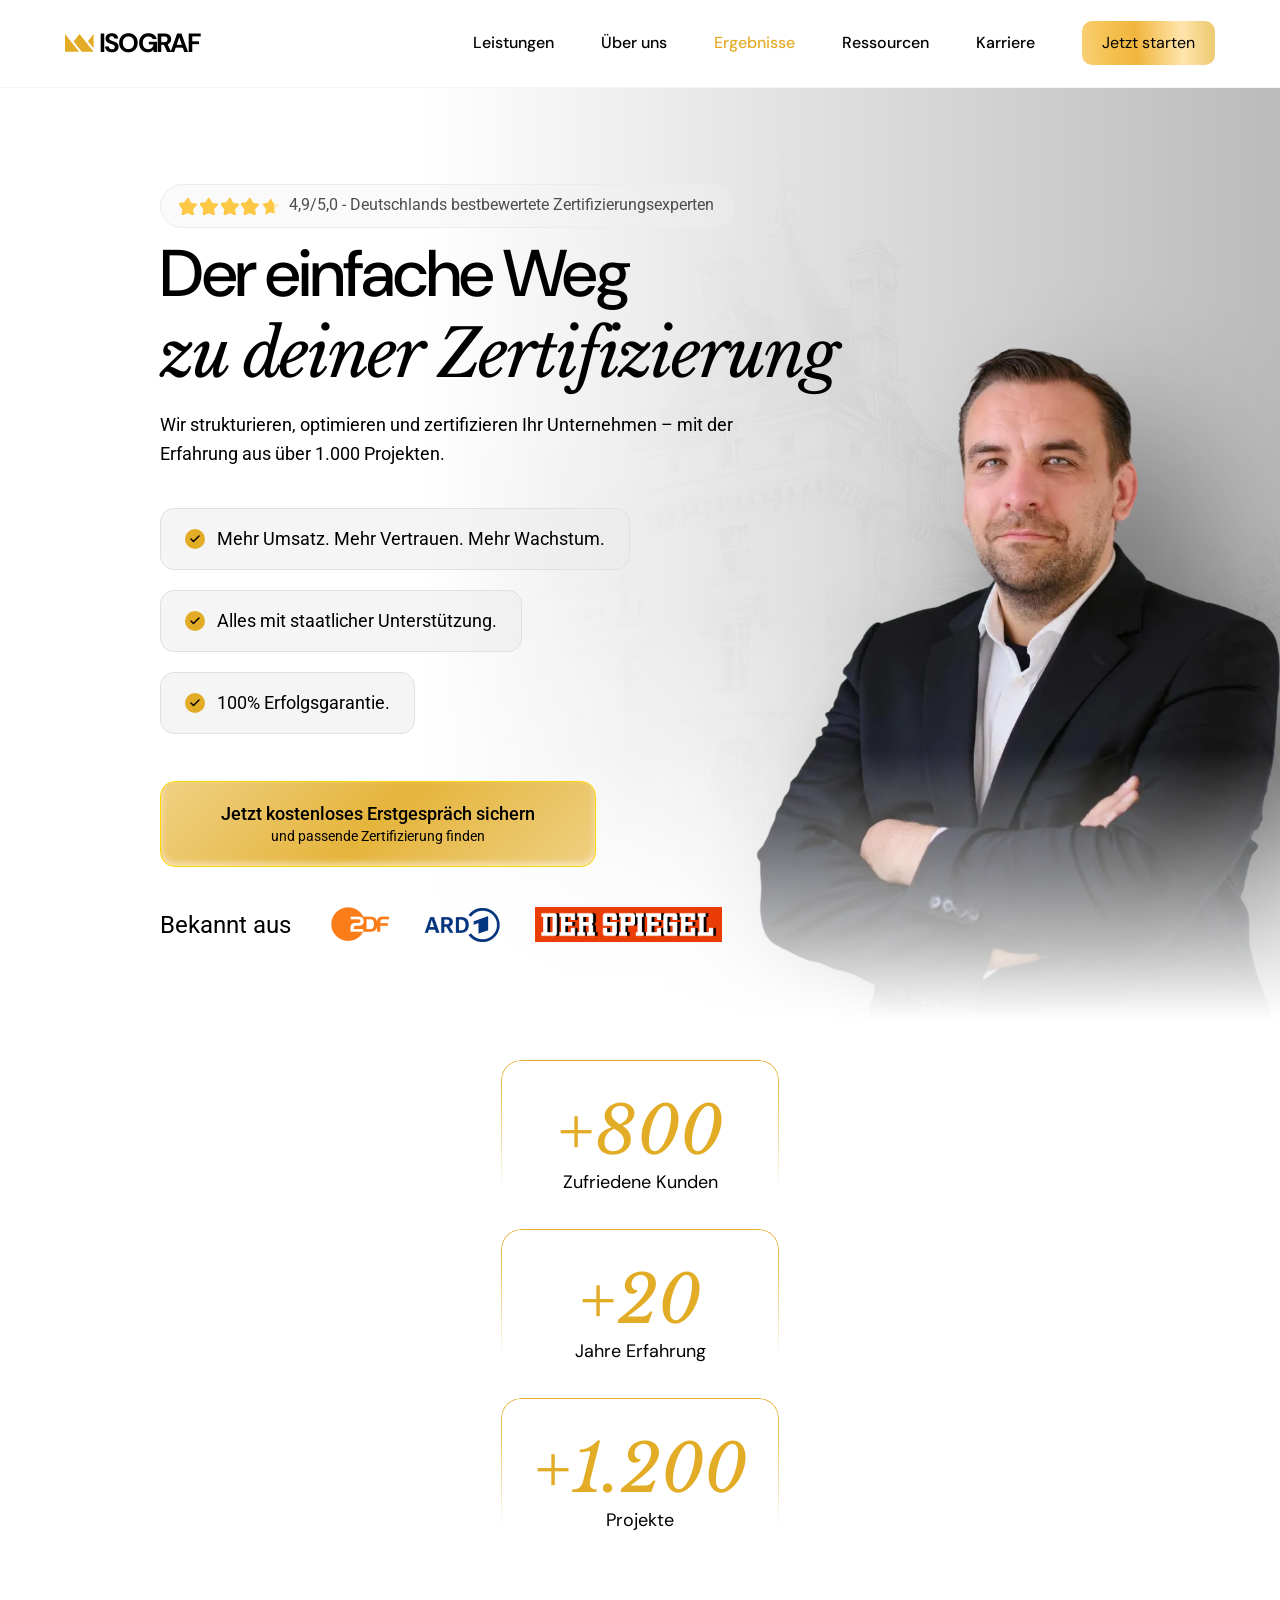
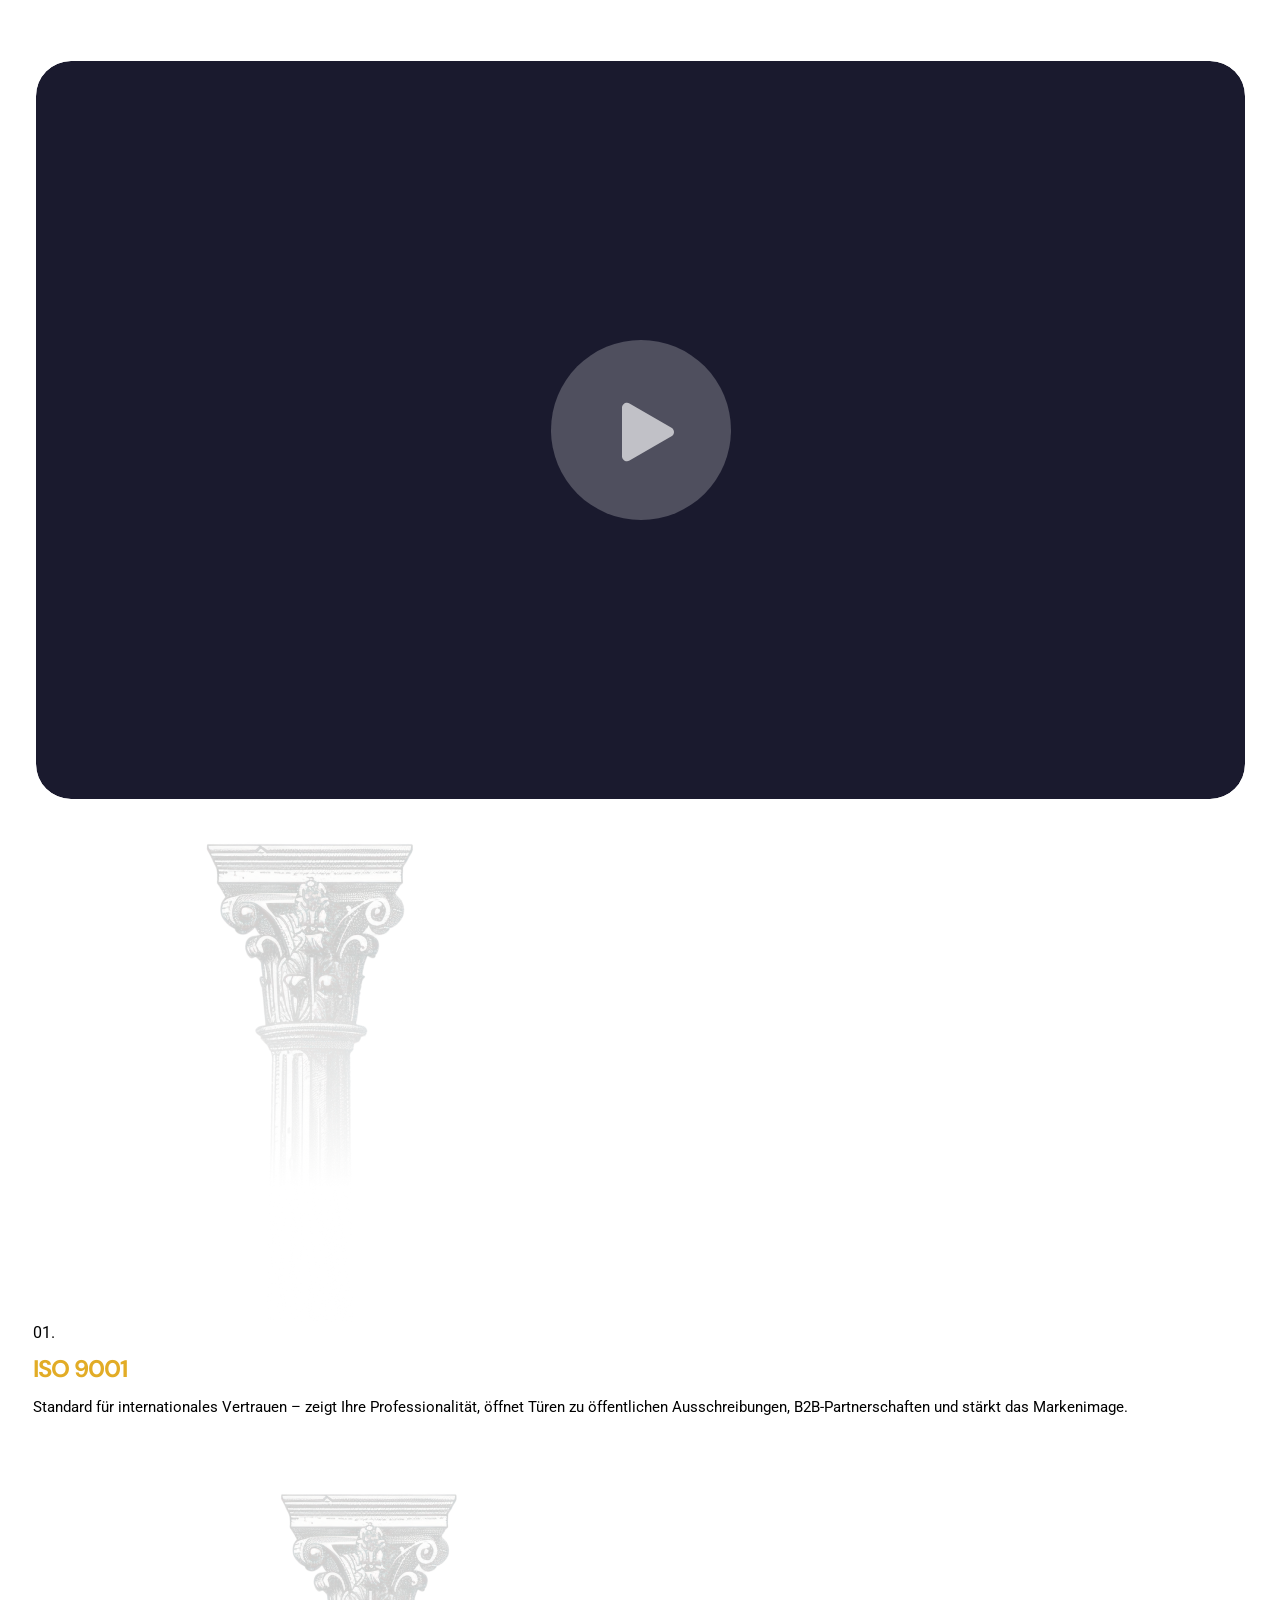
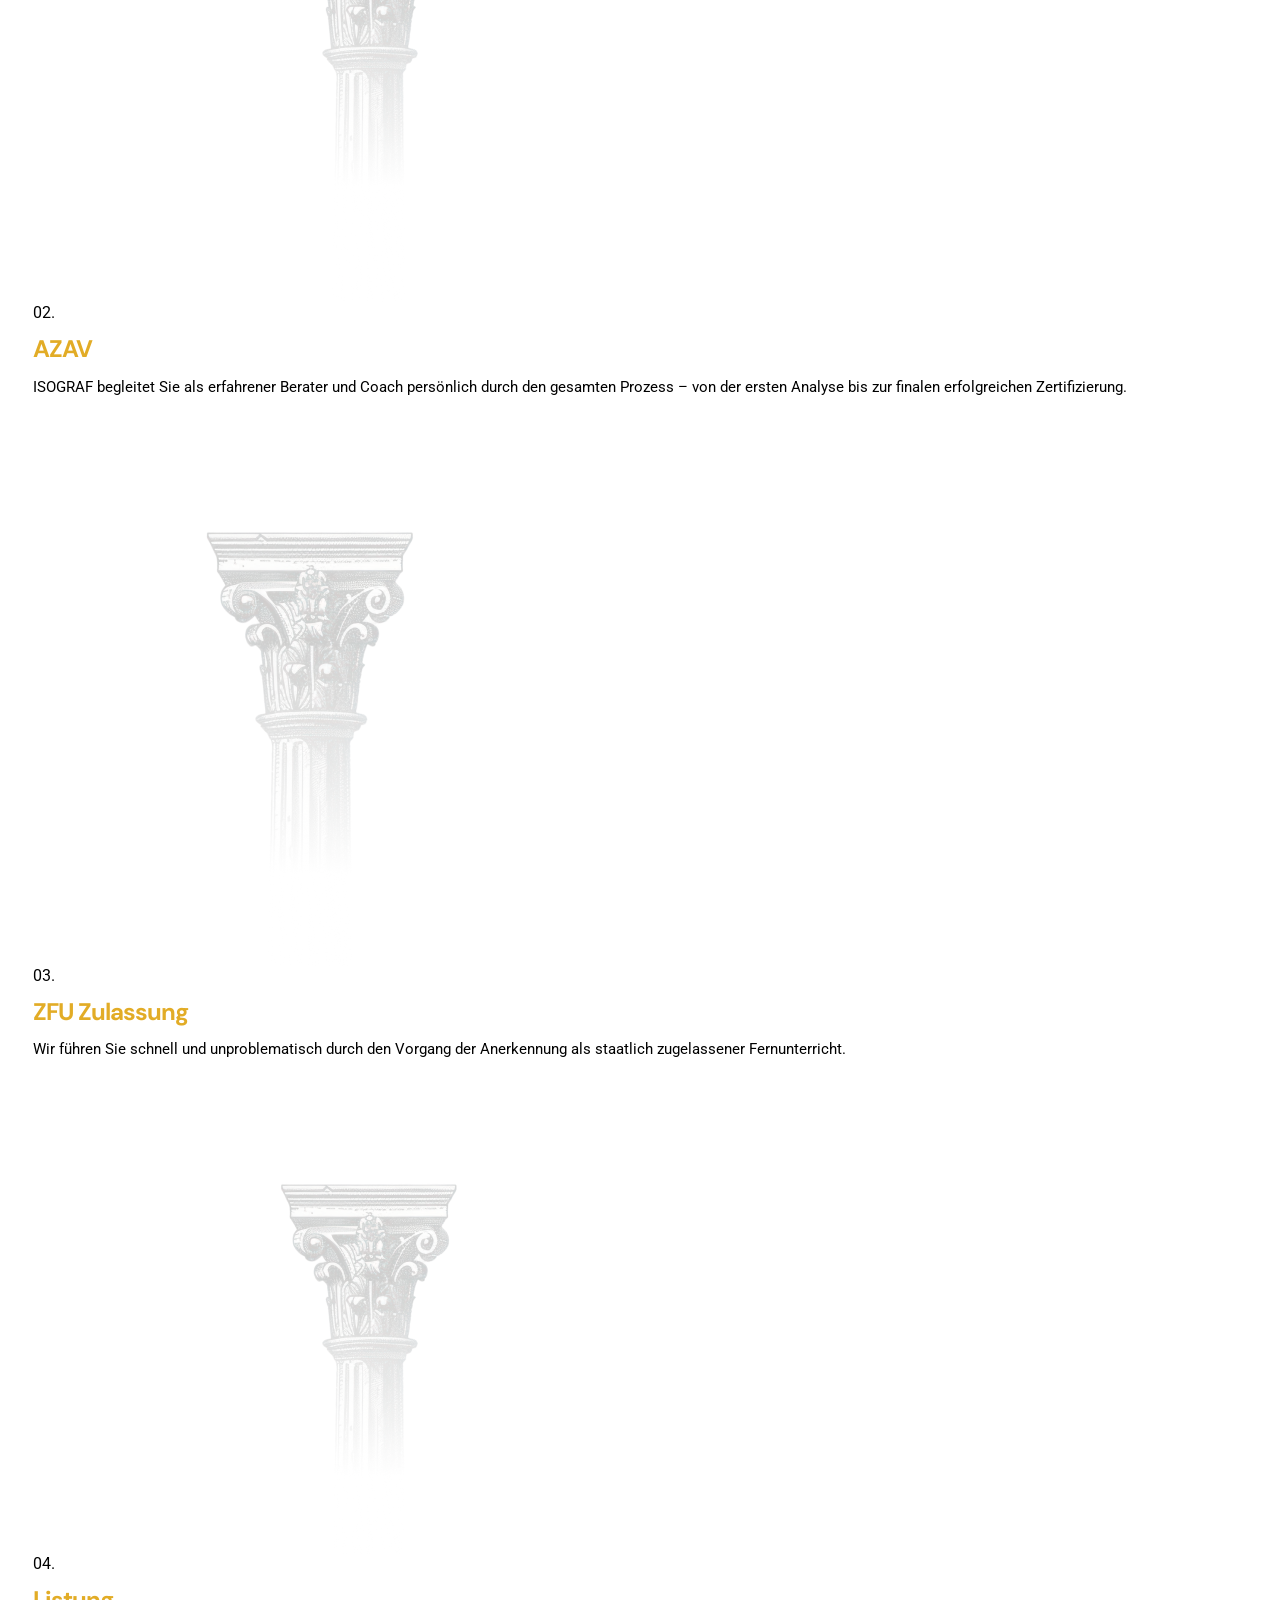
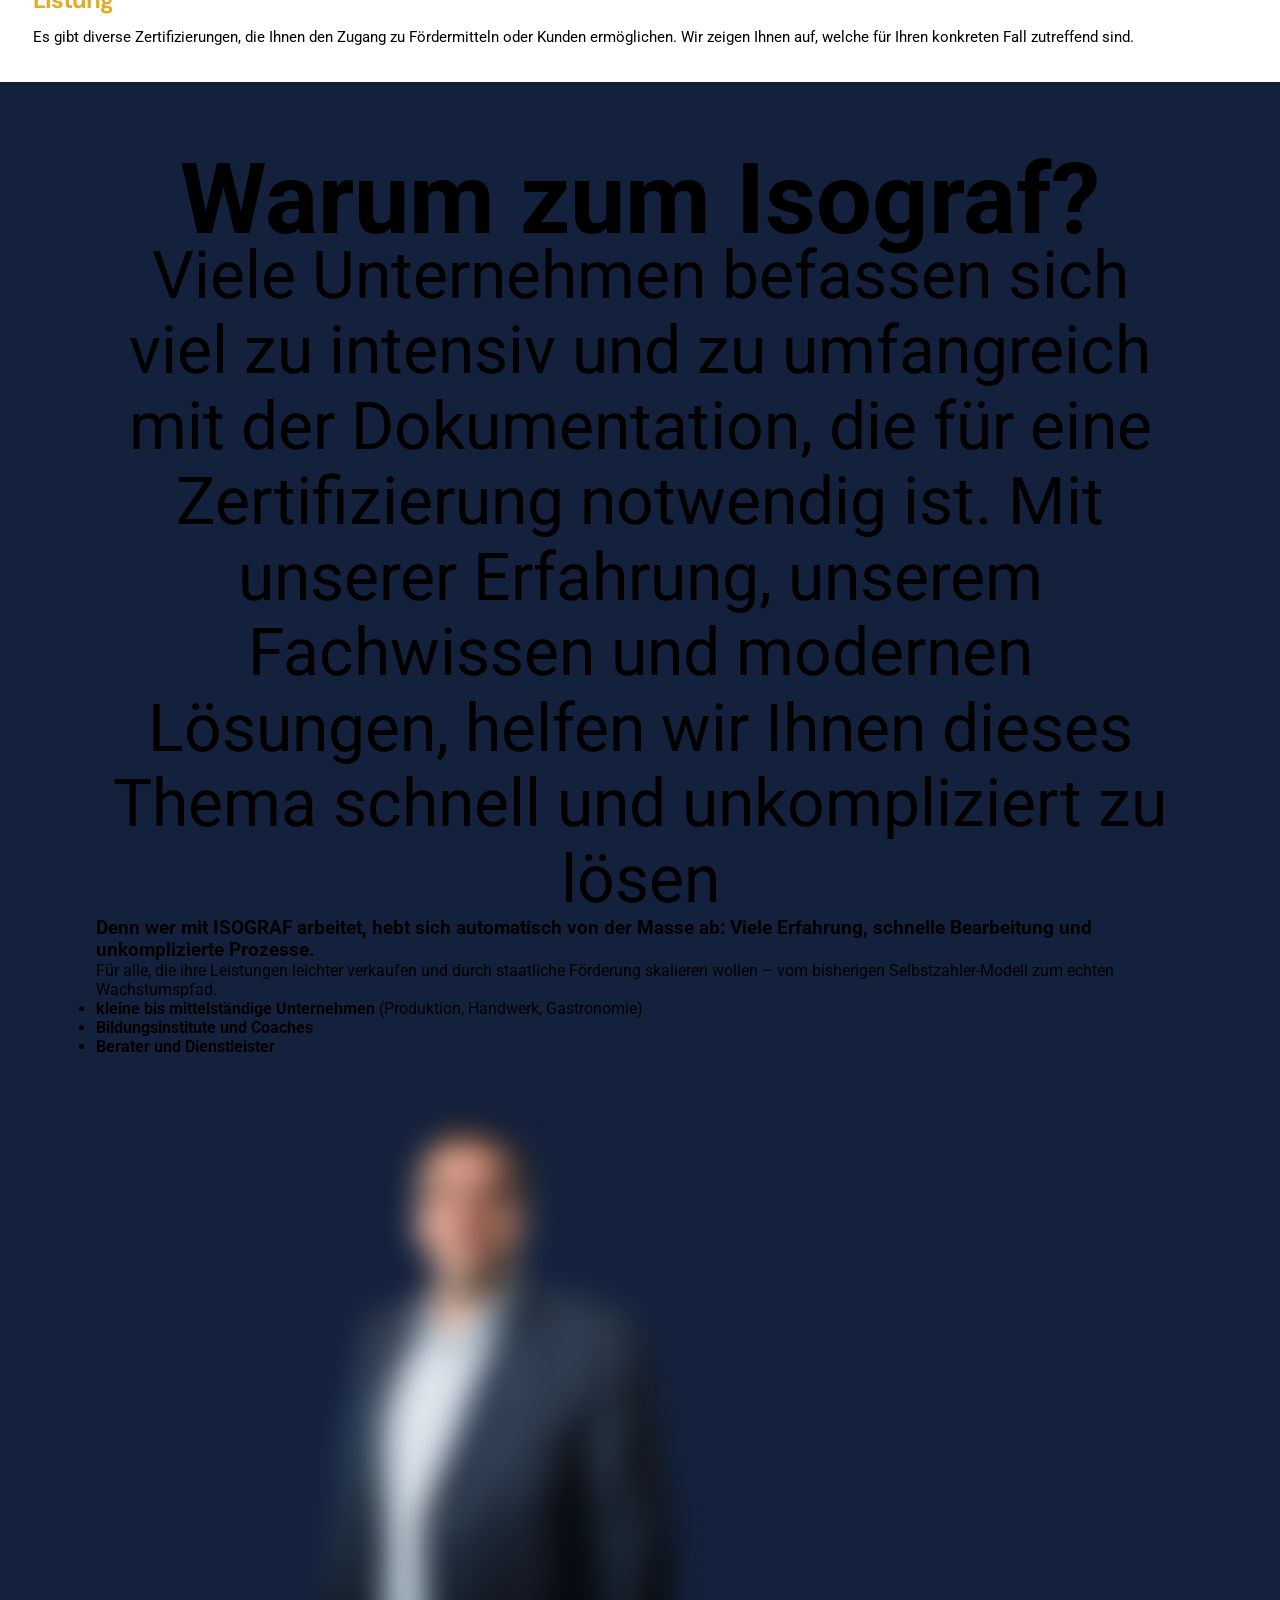
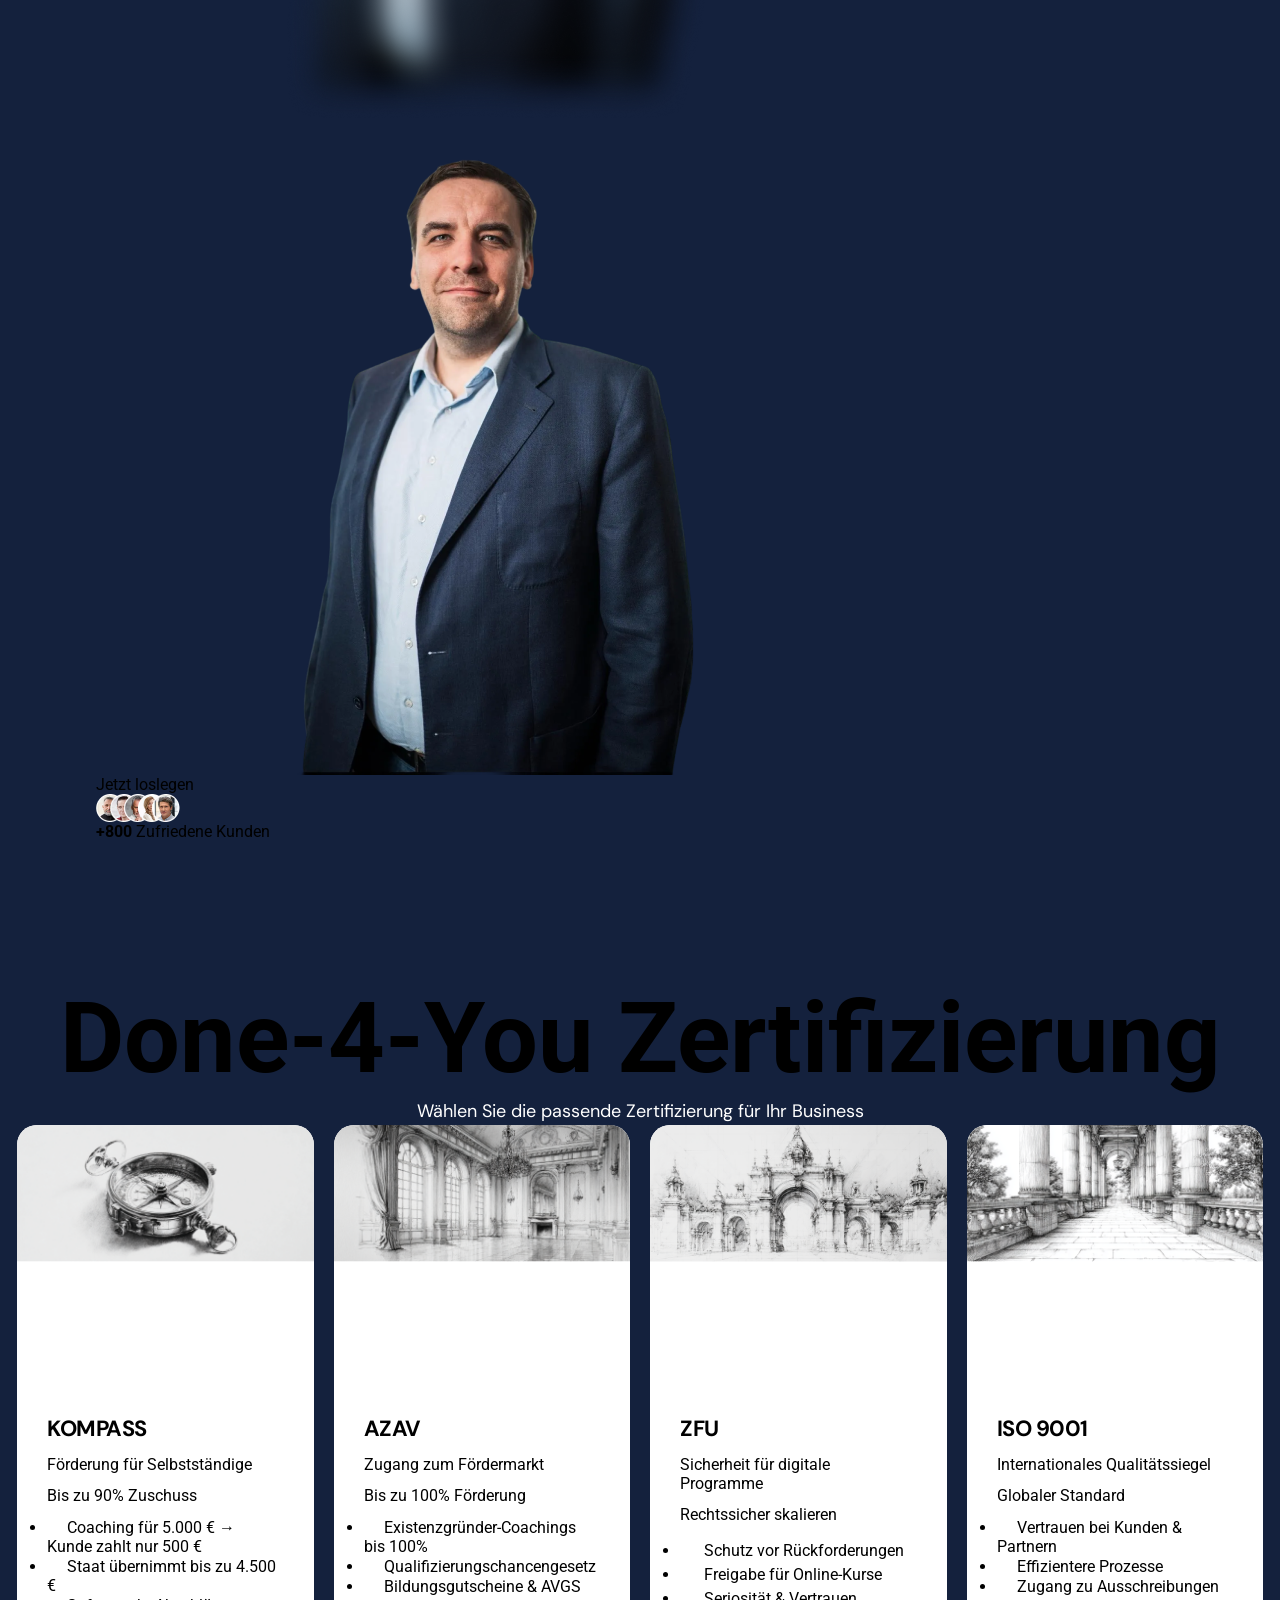
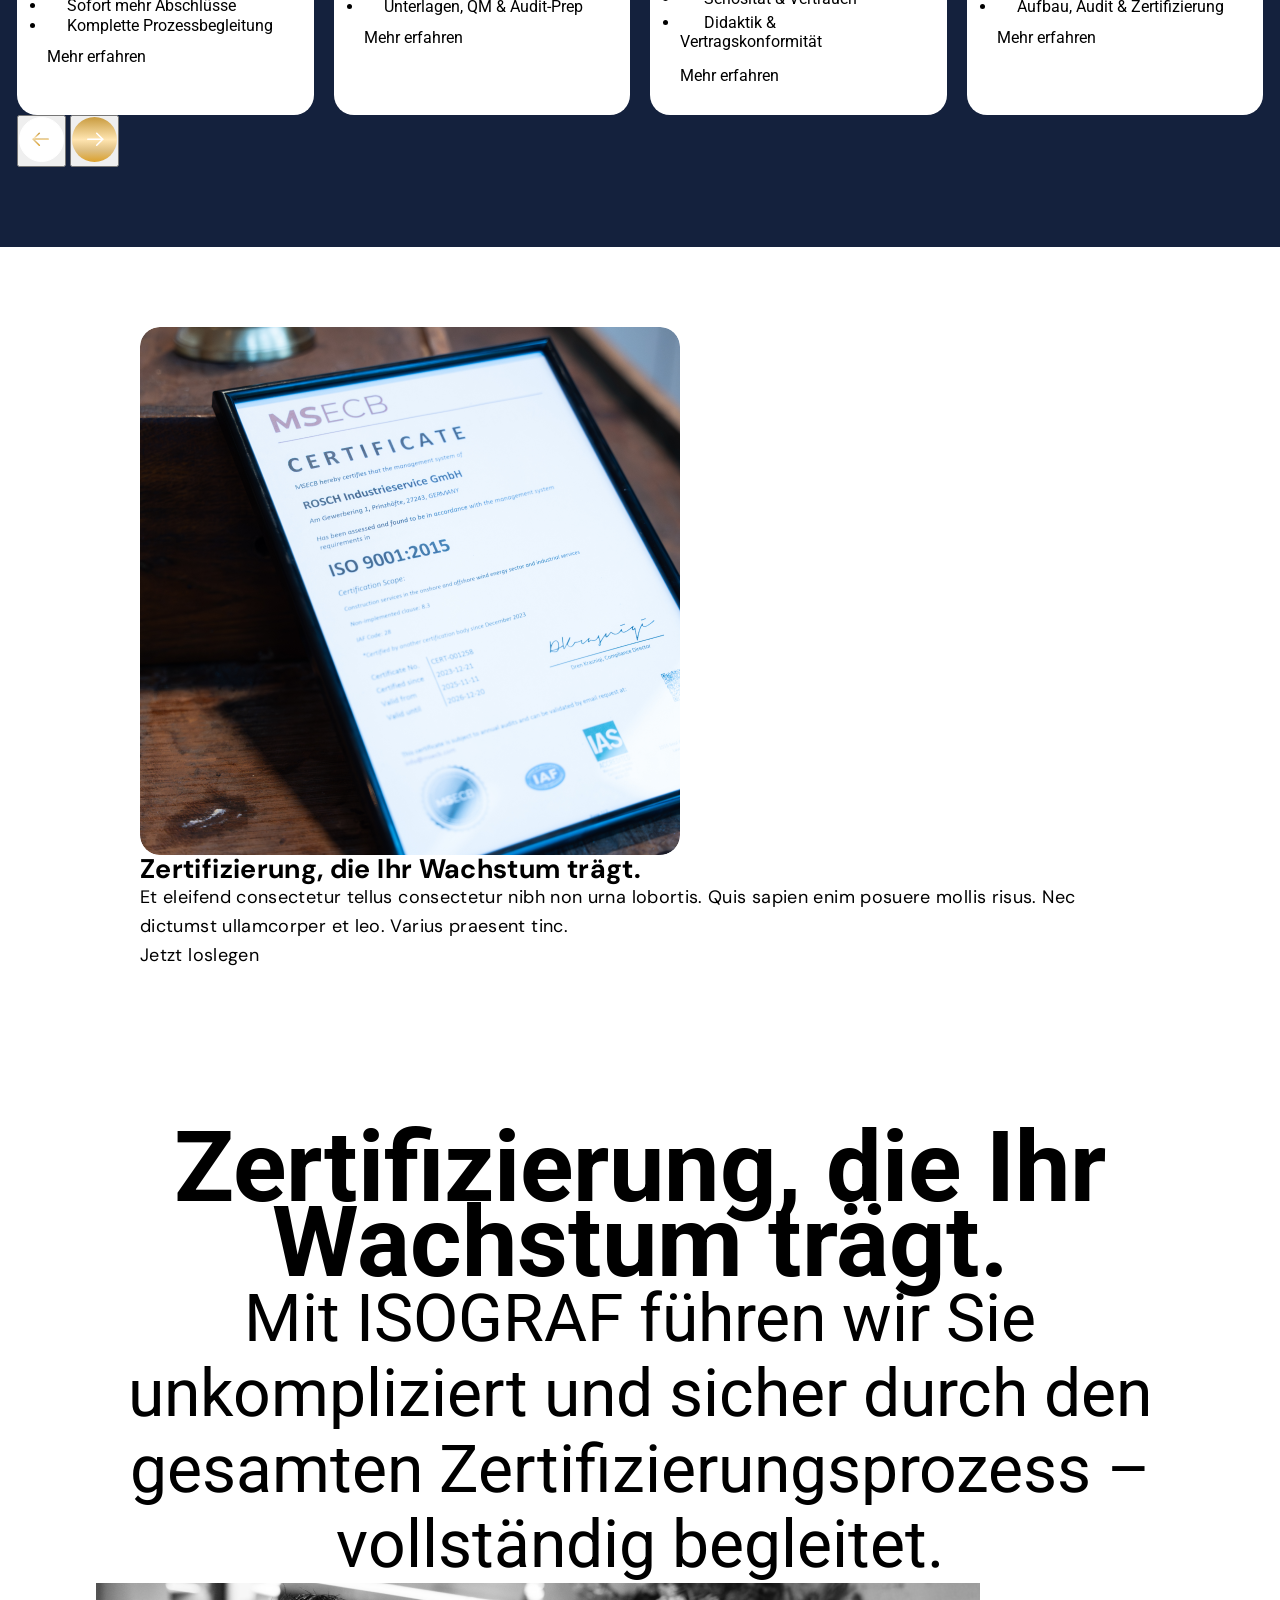
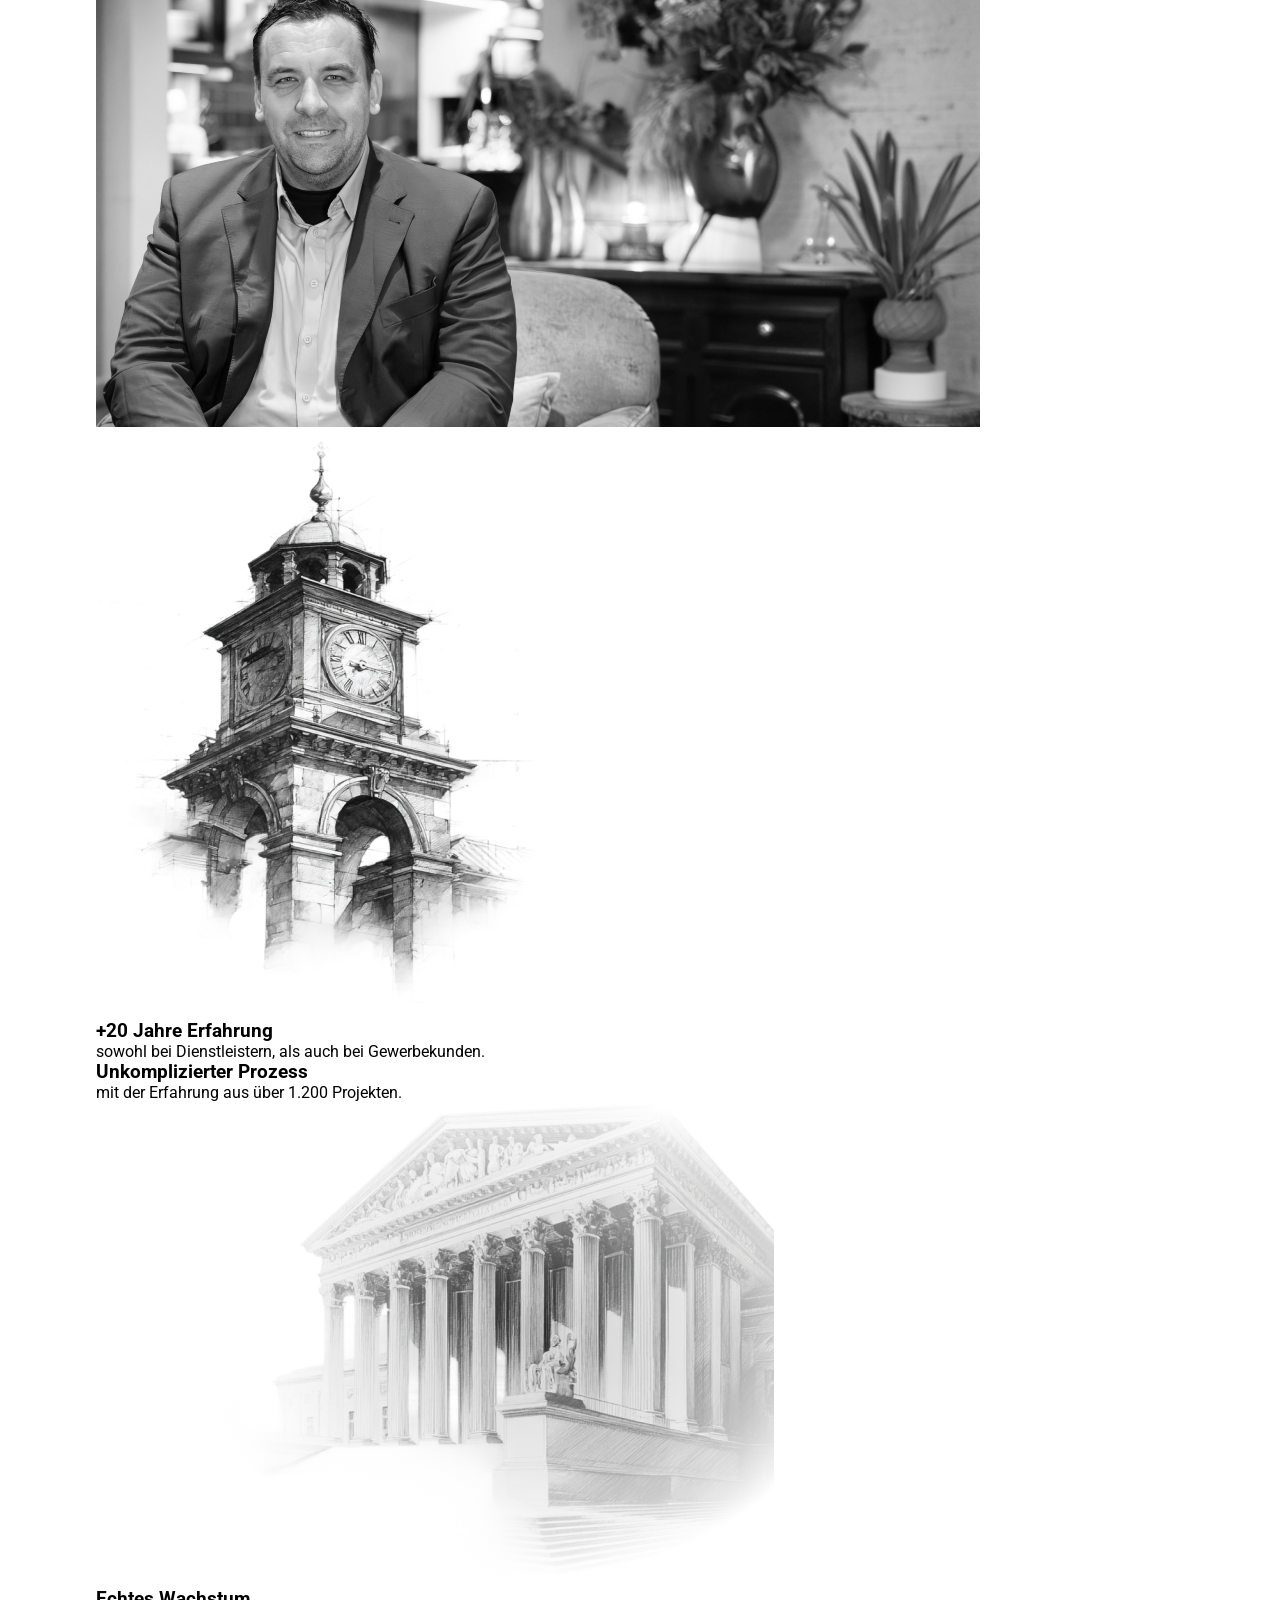
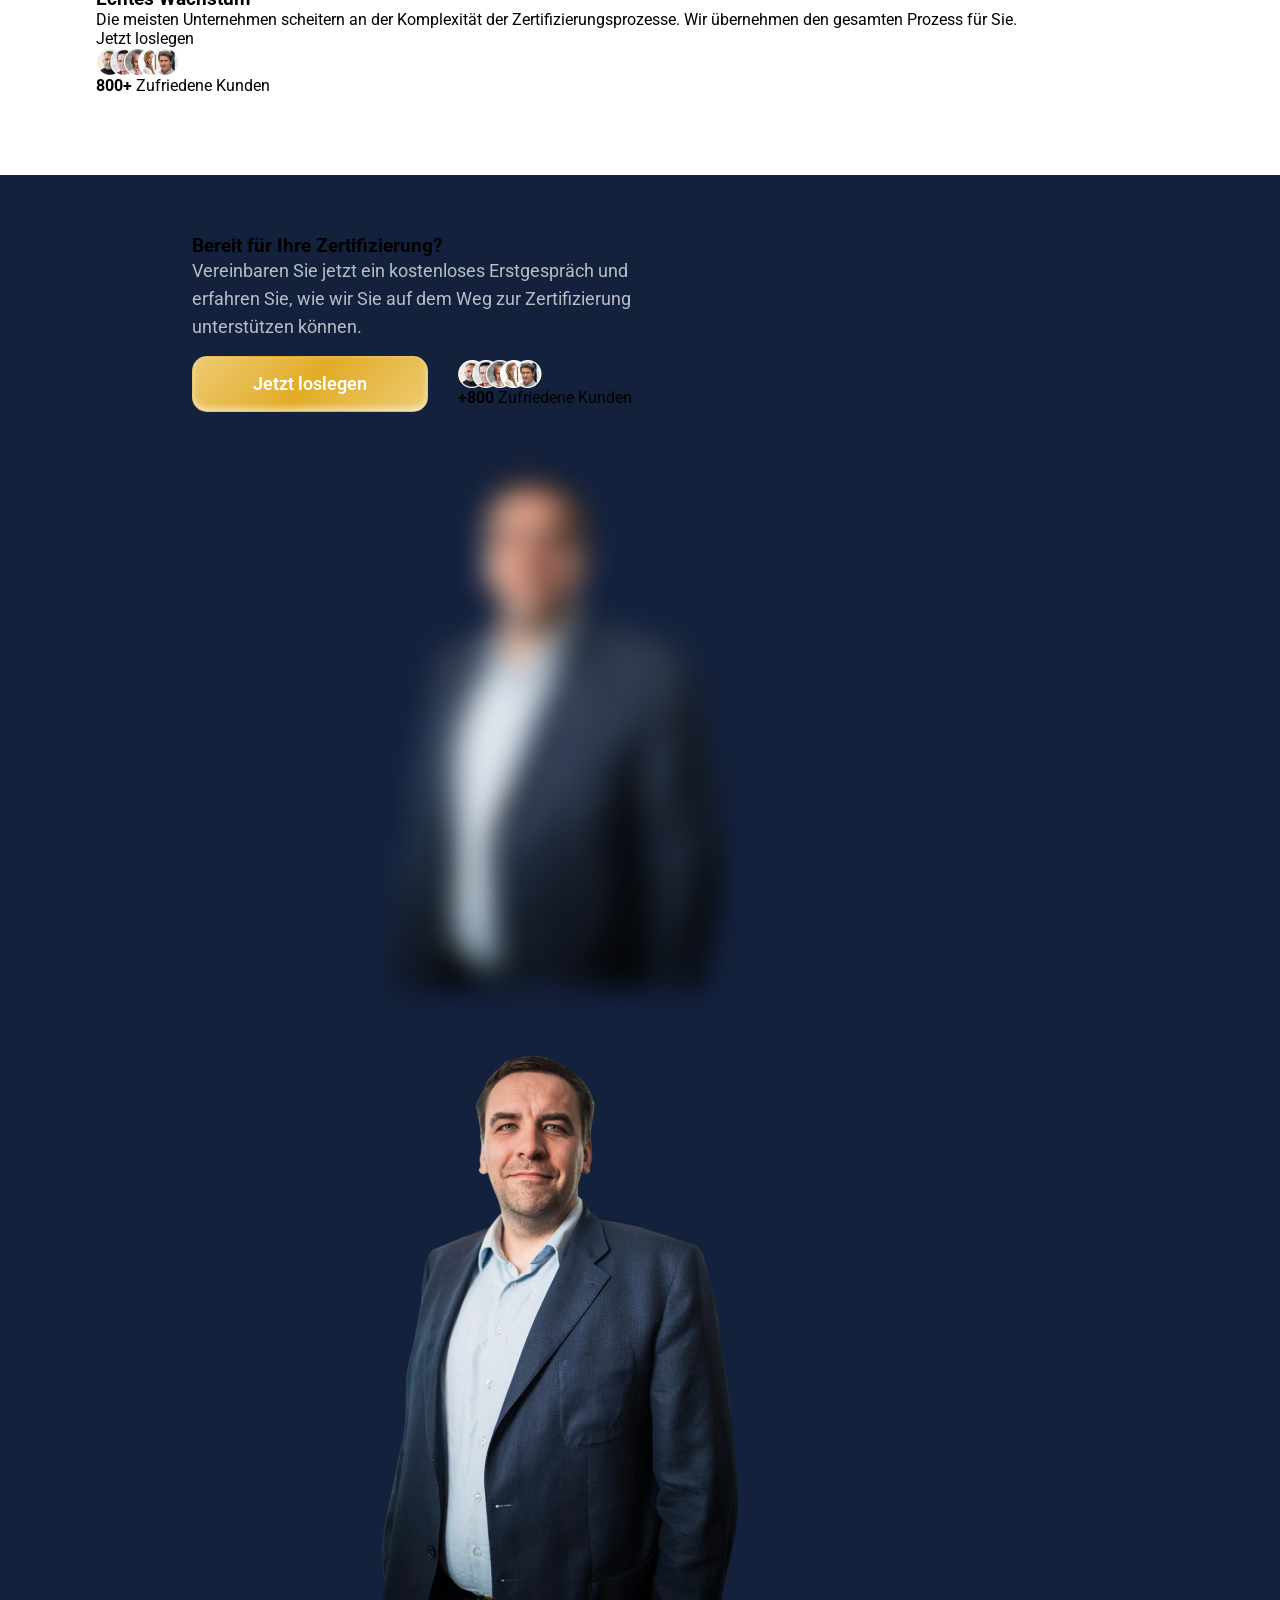
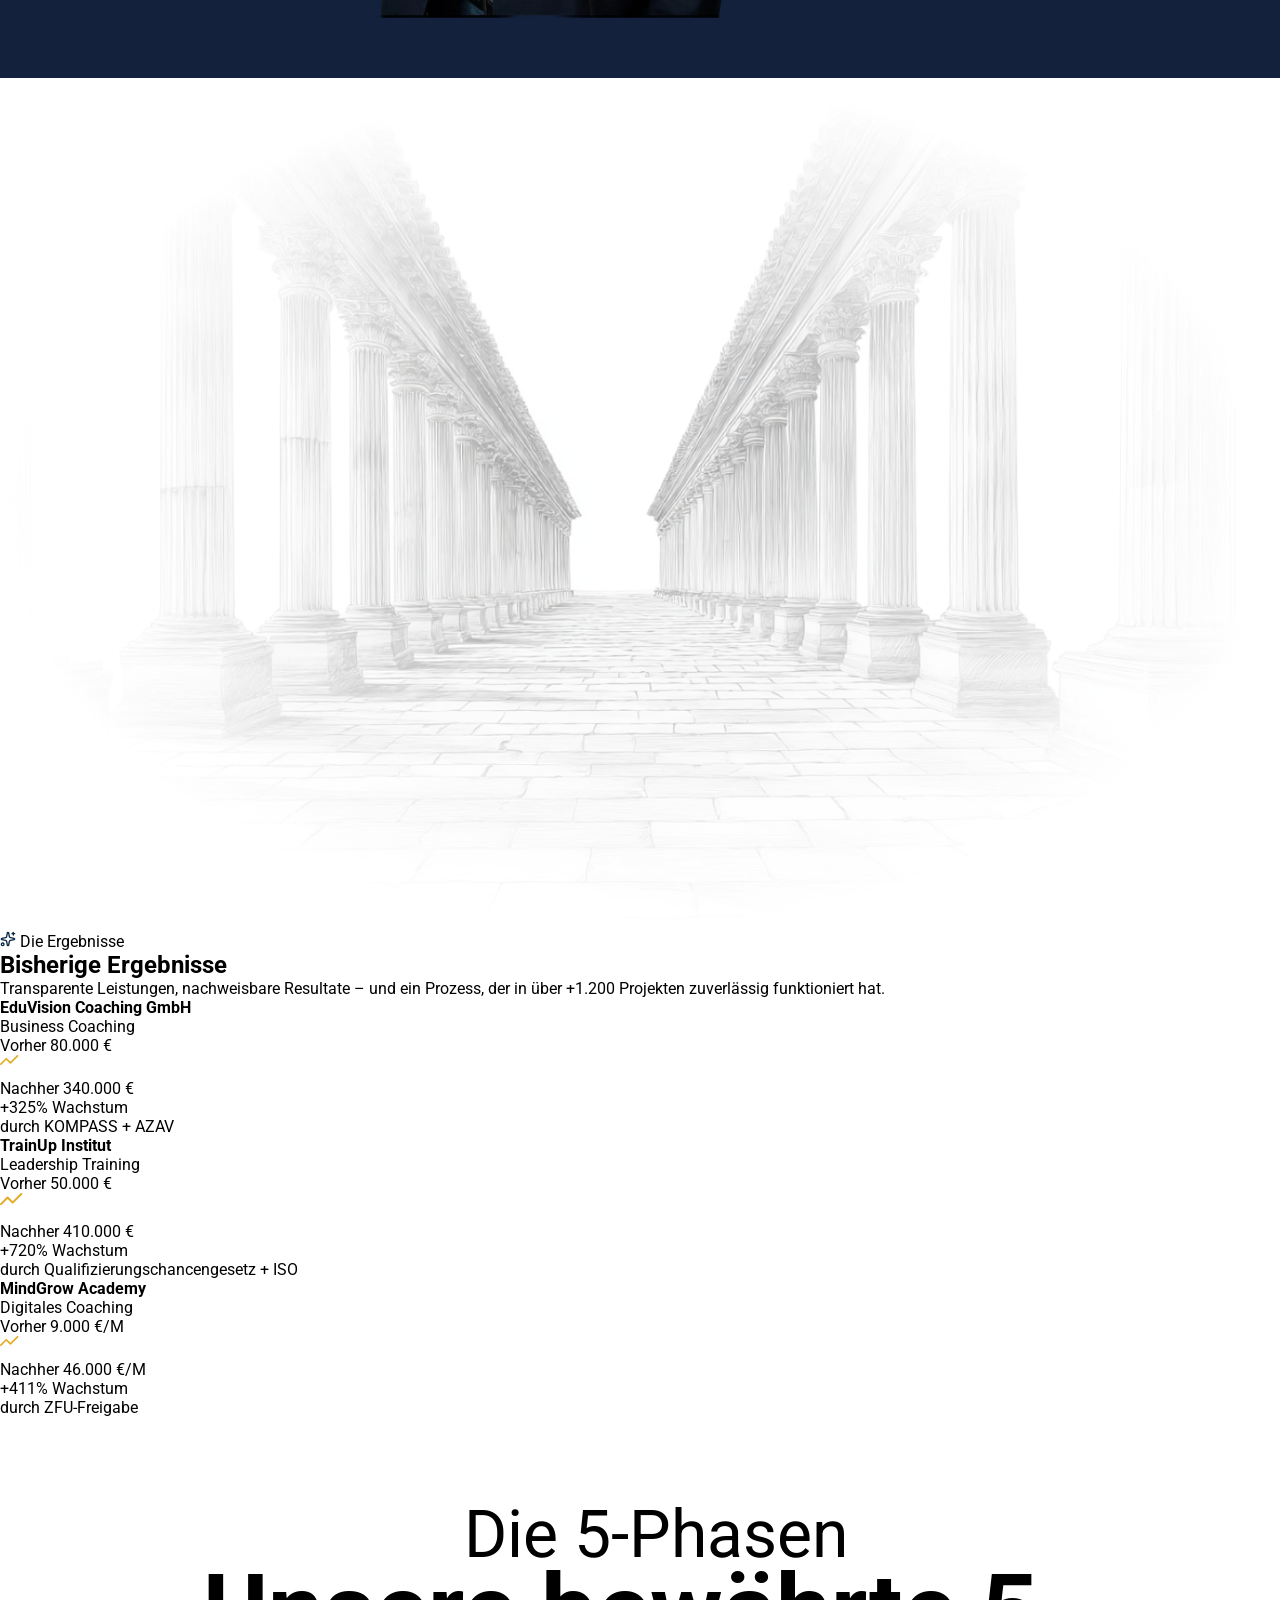
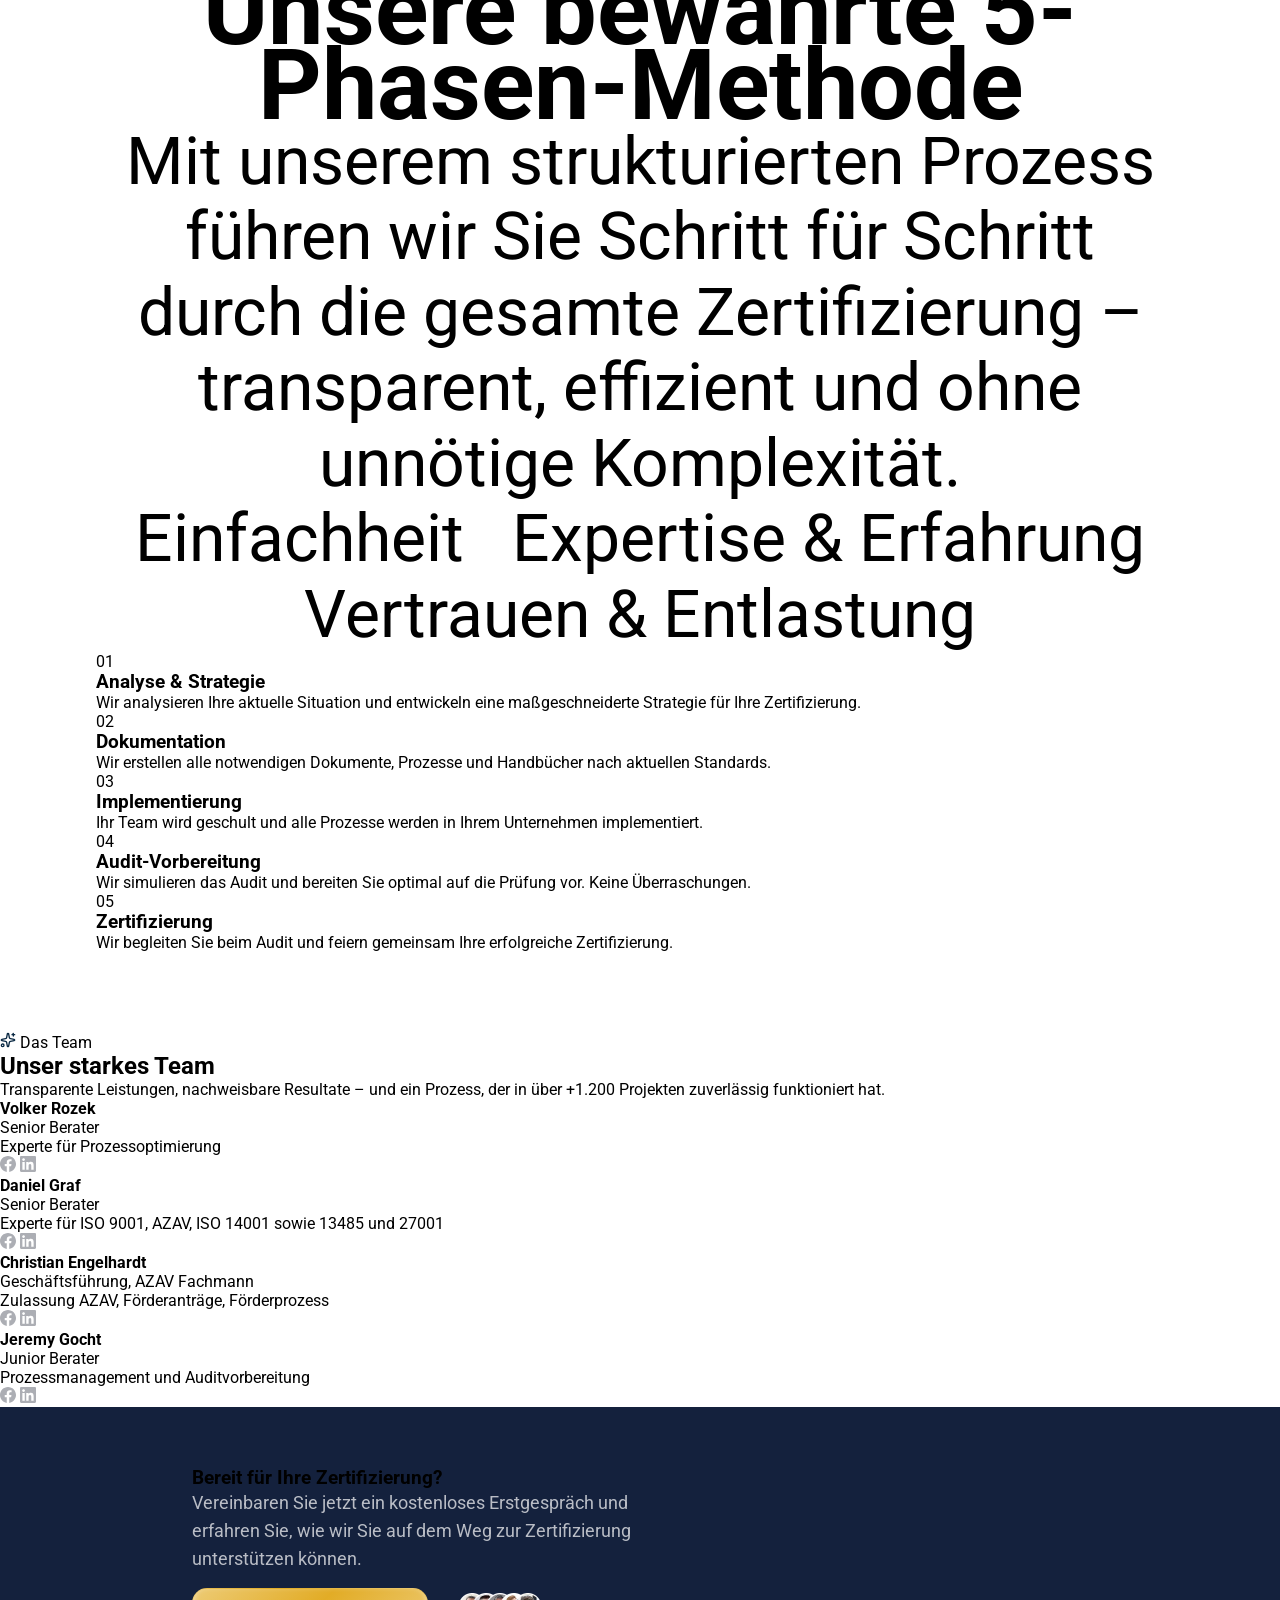
==== commit d60efe07: "V8: Complete Figma-driven rebuild with 17 sections and responsive design" ====
--- a/index.html
+++ b/index.html
@@ -1,739 +1,912 @@
 <!DOCTYPE html>
 <html lang="de">
 <head>
-    <meta charset="UTF-8">
-    <meta name="viewport" content="width=device-width, initial-scale=1.0">
-    <meta name="description" content="ISOGRAF - Der einfache Weg zu Ihrer Zertifizierung. Wir strukturieren, optimieren und zertifizieren Ihr Unternehmen mit der Erfahrung aus ueber 1.000 Projekten.">
-    <meta name="theme-color" content="#14213D">
-    <title>ISOGRAF - Zertifizierung leicht gemacht | ISO 9001, AZAV, ZFU</title>
-
-    <!-- Fonts -->
-    <link rel="preconnect" href="https://fonts.googleapis.com">
-    <link rel="preconnect" href="https://fonts.gstatic.com" crossorigin>
-    <link href="https://fonts.googleapis.com/css2?family=DM+Sans:ital,opsz,wght@0,9..40,400;0,9..40,500;0,9..40,600;0,9..40,700;1,9..40,400&family=Libre+Baskerville:ital,wght@0,400;0,700;1,400&family=Roboto:wght@400;500;600;700&display=swap" rel="stylesheet">
-
-    <!-- Styles -->
-    <link rel="stylesheet" href="styles.css">
-
-    <!-- Favicon -->
-    <link rel="icon" type="image/svg+xml" href="data:image/svg+xml,<svg xmlns='http://www.w3.org/2000/svg' viewBox='0 0 29 18'><path fill='%23E2AC26' fill-rule='evenodd' d='M0 0h.023L14.214 17.874H0V0zm23.089 7.21L28.812 14.42V0l-5.723 7.21zM14.658 0h-.049l-5.94 7.482 8.25 10.392h11.893v-.047L14.658 0z'/></svg>">
-
-    <style>
-        /* Reset and base */
-        *, *::before, *::after { box-sizing: border-box; }
-        html { scroll-behavior: smooth; }
-        body {
-            margin: 0;
-            padding: 0;
-            font-family: 'DM Sans', -apple-system, Roboto, Helvetica, sans-serif;
-            -webkit-font-smoothing: antialiased;
-            -moz-osx-font-smoothing: grayscale;
-            overflow-x: hidden;
-        }
-        a { text-decoration: none; color: inherit; }
-
-        /* Mobile hamburger - shown via styles.css media queries */
-        #hamburger-btn { display: none !important; }
-        @media (max-width: 768px) {
-            #hamburger-btn { display: flex !important; }
-            #nav-links {
-                display: none !important;
-                position: fixed;
-                top: 88px;
-                left: 0;
-                right: 0;
-                background: rgba(255,255,255,0.98);
-                backdrop-filter: blur(10px);
-                flex-direction: column;
-                padding: 20px;
-                gap: 16px !important;
-                width: 100% !important;
-                z-index: 999;
-                border-bottom: 1px solid #E0E0E0;
-                box-shadow: 0 4px 12px rgba(0,0,0,0.1);
-            }
-            #nav-links.open { display: flex !important; }
-        }
-    </style>
+  <meta charset="UTF-8">
+  <meta name="viewport" content="width=device-width, initial-scale=1.0">
+  <meta name="description" content="ISOGRAF - Der einfache Weg zu deiner Zertifizierung. ISO 9001, AZAV, ZFU Zulassung und mehr.">
+  <title>ISOGRAF — Zertifizierungsexperten | ISO 9001, AZAV, ZFU</title>
+  <link rel="preconnect" href="https://fonts.googleapis.com">
+  <link rel="preconnect" href="https://fonts.gstatic.com" crossorigin>
+  <link href="https://fonts.googleapis.com/css2?family=DM+Sans:ital,opsz,wght@0,9..40,400;0,9..40,500;0,9..40,700;1,9..40,400;1,9..40,500;1,9..40,700&family=Libre+Baskerville:ital,wght@0,400;0,700;1,400&family=Roboto:wght@400;500&display=swap" rel="stylesheet">
+  <link rel="stylesheet" href="styles.css">
+  <link rel="icon" type="image/svg+xml" href="data:image/svg+xml,<svg xmlns='http://www.w3.org/2000/svg' viewBox='0 0 29 18'><path fill='%23E2AC26' fill-rule='evenodd' d='M0 0h.023L14.214 17.874H0V0zm23.089 7.21L28.812 14.42V0l-5.723 7.21zM14.658 0h-.049l-5.94 7.482 8.25 10.392h11.893v-.047L14.658 0z'/></svg>">
 </head>
 <body>
-<div layer-name="Isograf_UI - Main" id="page-root" style="display:flex;max-width:1441px;width:100%;margin:0 auto;flex-direction:column;justify-content:center;align-items:center;background:#FFF;overflow:hidden;position:relative"><div layer-name="NavBar" id="navbar" style="display:flex;height:88px;padding:0 65px 1px 65px;flex-direction:column;justify-content:center;align-items:flex-start;align-self:stretch;border-bottom:1px solid #F3F4F6;background:rgba(255, 255, 255, 0.95);position:relative"><div style="display:flex;width:1317px;height:44px;align-items:center;gap:385px;flex-shrink:0;position:relative"><div style="display:flex;align-items:center;gap:5.336px;position:relative"><svg id="75:2477" style="fill:#E2AC26;position:relative" width="29" height="18" viewBox="0 0 29 18" fill="none" xmlns="http://www.w3.org/2000/svg">
-<path fill-rule="evenodd" clip-rule="evenodd" d="M0.0232014 0H0V17.8742H14.2138L0.0232014 0ZM23.0888 7.21028L28.8121 14.4199V0L23.0888 7.21028ZM14.6584 0H14.6095L8.66865 7.48242L16.919 17.8742H28.8115V17.8275L14.6578 0H14.6584Z" fill="#E2AC26"/>
-</svg>
-<div layer-name="ISOGRAF" style="color:#000;font-family:'DM Sans';font-size:26.419px;font-style:normal;font-weight:700;line-height:normal;letter-spacing:-1.849px;position:relative"><span style="font-family:DM Sans, -apple-system, Roboto, Helvetica, sans-serif;font-weight:700;font-size:26px;color:rgba(0,0,0,1)">ISOGRAF</span></div></div><div <button id="hamburger-btn" aria-label="Menu" style="display:none;background:none;border:none;cursor:pointer;padding:8px;position:relative"><svg width="24" height="24" viewBox="0 0 24 24" fill="none" xmlns="http://www.w3.org/2000/svg"><path d="M3 12H21M3 6H21M3 18H21" stroke="black" stroke-width="2" stroke-linecap="round" stroke-linejoin="round"/></svg></button><div layer-name="Container" id="nav-links" style="display:flex;width:794px;justify-content:flex-end;align-items:center;gap:47px;flex-shrink:0;position:relative"><div layer-name="Link" style="display:flex;justify-content:center;align-items:center;gap:10px;position:relative"><a href="#services" style="text-decoration:none;color:inherit"><div layer-name="Leistungen" style="color:#000;font-family:'DM Sans';font-size:16px;font-style:normal;font-weight:500;line-height:24px /* 150% */;position:relative"><span style="font-family:DM Sans, -apple-system, Roboto, Helvetica, sans-serif;font-weight:500;font-size:16px;color:rgba(0,0,0,1)">Leistungen</span></div></div><div layer-name="Link" style="display:flex;justify-content:center;align-items:center;gap:10px;position:relative"><a href="#about" style="text-decoration:none;color:inherit"><div layer-name="Über uns" style="color:#000;font-family:'DM Sans';font-size:16px;font-style:normal;font-weight:500;line-height:24px /* 150% */;position:relative"><span style="font-family:DM Sans, -apple-system, Roboto, Helvetica, sans-serif;font-weight:500;font-size:16px;color:rgba(0,0,0,1)">Über uns</span></div></div><div layer-name="Link" style="display:flex;justify-content:center;align-items:center;gap:10px;position:relative"><a href="#results" style="text-decoration:none;color:inherit"><div layer-name="Ergebnisse" style="color:#E2AC26;font-family:'DM Sans';font-size:16px;font-style:normal;font-weight:500;line-height:24px /* 150% */;position:relative"><span style="font-family:DM Sans, -apple-system, Roboto, Helvetica, sans-serif;font-weight:500;font-size:16px;color:rgba(226,172,38,1)">Ergebnisse</span></div></div><div layer-name="Link" style="display:flex;justify-content:center;align-items:center;gap:10px;position:relative"><a href="#process" style="text-decoration:none;color:inherit"><div layer-name="Ressourcen" style="color:#000;font-family:'DM Sans';font-size:16px;font-style:normal;font-weight:500;line-height:24px /* 150% */;position:relative"><span style="font-family:DM Sans, -apple-system, Roboto, Helvetica, sans-serif;font-weight:500;font-size:16px;color:rgba(0,0,0,1)">Ressourcen</span></div></div><div layer-name="Link" style="display:flex;justify-content:center;align-items:center;gap:10px;position:relative"><a href="#contact" style="text-decoration:none;color:inherit"><div layer-name="Karriere" style="color:#000;font-family:'DM Sans';font-size:16px;font-style:normal;font-weight:500;line-height:24px /* 150% */;position:relative"><span style="font-family:DM Sans, -apple-system, Roboto, Helvetica, sans-serif;font-weight:500;font-size:16px;color:rgba(0,0,0,1)">Karriere</span></div></div><div layer-name="Button" onclick="document.getElementById('contact').scrollIntoView({behavior:'smooth'})" style="cursor:pointer;display:flex;padding:10px 20px;justify-content:center;align-items:center;gap:10px;border-radius:10px;background:linear-gradient(86deg, #FFE5AC -29.73%, #F5C253 19.55%, #F1B53D 40.56%, #FFE5AC 74.92%, #EECB75 96.81%);position:relative"><div layer-name="Jetzt starten" style="color:#000;font-family:'DM Sans';font-size:16px;font-style:normal;font-weight:400;line-height:24px /* 150% */;position:relative"><span style="font-family:DM Sans, -apple-system, Roboto, Helvetica, sans-serif;font-weight:400;font-size:16px;color:rgba(0,0,0,1)">Jetzt starten</span></div></div></div></div></div><div layer-name="Hero" id="hero" style="width:1440px;height:932px;position:relative"><img layer-name="Placeholder Image" style="width:1440px;height:932px;position:absolute;left:0px;top:0px" src="assets/3b285cde.jpg" alt="" /><img layer-name="IsografProbleme" style="width:1055px;height:728px;opacity:0.63;filter:blur(36.75px);position:absolute;left:564px;top:294px" src="assets/ff274538.png" alt="" /><img layer-name="IsografProbleme" style="width:1055px;height:728px;position:absolute;left:504px;top:214px" src="assets/be941cc3.png" alt="" /><div style="width:1440px;height:269px;background:linear-gradient(180deg, rgba(255, 255, 255, 0.00) 0%, #FFF 100%);position:absolute;left:0px;top:663px"></div><div style="display:inline-flex;flex-direction:column;justify-content:flex-end;align-items:flex-start;gap:6.121px;position:absolute;left:160px;top:96px;width:687px;height:734px"><div style="display:flex;width:845px;flex-direction:column;align-items:flex-start;gap:39px;position:absolute;left:0px;top:50px;height:719px"><div layer-name="Der einfache Weg zu deiner Zertifizierung" style="width:768px;height:152px;color:#000;font-family:'Libre Baskerville';font-size:66px;font-style:italic;font-weight:400;line-height:80px;letter-spacing:-2.146px;position:relative"><span style="font-family:DM Sans, -apple-system, Roboto, Helvetica, sans-serif;font-weight:500;font-size:66px;color:rgba(0,0,0,1)">Der einfache Weg 
-</span><span style="font-family:Libre Baskerville, -apple-system, Roboto, Helvetica, sans-serif;font-weight:400;font-size:66px;color:rgba(0,0,0,1)">zu deiner </span><span style="font-family:Libre Baskerville, -apple-system, Roboto, Helvetica, sans-serif;font-weight:400;font-size:66px;color:rgba(0,0,0,1)">Zertifizierung</span></div><div layer-name="Wir strukturieren, optimieren und zertifizieren Ihr Unternehmen – mit der Erfahrung aus über 1.000 Projekten." style="width:604px;color:#000;font-family:Roboto;font-size:18px;font-style:normal;font-weight:400;line-height:160% /* 28.8px */;position:relative"><span style="font-family:Roboto, -apple-system, Roboto, Helvetica, sans-serif;font-weight:400;font-size:18px;color:rgba(0,0,0,1)">Wir strukturieren, optimieren und zertifizieren Ihr Unternehmen – mit der Erfahrung aus über 1.000 Projekten.</span></div><div style="display:flex;flex-direction:column;align-items:flex-start;gap:47px;position:relative"><div layer-name="Container" style="display:flex;flex-direction:column;align-items:flex-start;gap:20px;position:relative"><div layer-name="IsografHero" style="display:flex;width:471px;height:62px;padding-left:24px;align-items:center;gap:12px;border-radius:14px;border:1px solid #E0E0E0;background:rgba(236, 236, 236, 0.50);position:relative"><div layer-name="Container" style="display:flex;width:20px;height:20px;justify-content:center;align-items:center;flex-shrink:0;border-radius:16777200px;background:#E2AC26;position:relative"><svg id="75:2505" layer-name="Icon" style="flex-shrink:0;overflow:hidden;position:relative" width="12" height="12" viewBox="0 0 12 12" fill="none" xmlns="http://www.w3.org/2000/svg">
-<path d="M10 3L4.5 8.5L2 6" stroke="black" stroke-width="1.5" stroke-linecap="round" stroke-linejoin="round"/>
-</svg>
-</div><div style="display:flex;padding-right:11px;align-items:center;position:relative"><div layer-name="Profitieren Sie von über 15 Jahren Zertifizierungs" style="color:#000;font-family:Roboto;font-size:18px;font-style:normal;font-weight:400;line-height:28px /* 155.556% */;position:absolute;left:0px;top:1px;width:390px;height:28px"><span style="font-family:Roboto, -apple-system, Roboto, Helvetica, sans-serif;font-weight:400;font-size:18px;color:rgba(0,0,0,1)"> Mehr Umsatz. Mehr Vertrauen. Mehr Wachstum.</span></div></div></div><div layer-name="IsografHero" style="display:flex;width:370px;height:62px;padding-left:24px;align-items:center;gap:12px;border-radius:14px;border:1px solid #E0E0E0;background:rgba(236, 236, 236, 0.50);position:relative"><div layer-name="Container" style="display:flex;width:20px;height:20px;justify-content:center;align-items:center;flex-shrink:0;border-radius:16777200px;background:#E2AC26;position:relative"><svg id="75:2511" layer-name="Icon" style="flex-shrink:0;overflow:hidden;position:relative" width="12" height="12" viewBox="0 0 12 12" fill="none" xmlns="http://www.w3.org/2000/svg">
-<path d="M10 3L4.5 8.5L2 6" stroke="black" stroke-width="1.5" stroke-linecap="round" stroke-linejoin="round"/>
-</svg>
-</div><div style="display:flex;justify-content:center;align-items:center;position:relative"><div layer-name="Maßgeschneiderte Lösungen, angepasst an Ihr Untern" style="color:#000;font-family:Roboto;font-size:18px;font-style:normal;font-weight:400;line-height:28px /* 155.556% */;position:absolute;left:0px;top:1px;width:286px;height:28px"><span style="font-family:Roboto, -apple-system, Roboto, Helvetica, sans-serif;font-weight:400;font-size:18px;color:rgba(0,0,0,1)"> Alles mit staatlicher Unterstützung.</span></div></div></div><div layer-name="IsografHero" style="display:flex;height:62px;padding-left:24px;align-items:center;gap:12px;border-radius:14px;border:1px solid #E0E0E0;background:rgba(236, 236, 236, 0.50);position:relative"><div layer-name="Container" style="display:flex;width:20px;height:20px;justify-content:center;align-items:center;border-radius:16777200px;background:#E2AC26;position:relative"><svg id="75:2517" layer-name="Icon" style="flex-shrink:0;overflow:hidden;position:relative" width="12" height="12" viewBox="0 0 12 12" fill="none" xmlns="http://www.w3.org/2000/svg">
-<path d="M10 3L4.5 8.5L2 6" stroke="black" stroke-width="1.5" stroke-linecap="round" stroke-linejoin="round"/>
-</svg>
-</div><div style="display:flex;padding-right:19px;align-items:center;position:relative"><div layer-name="Maßgeschneiderte Lösungen, angepasst an Ihr Untern" style="color:#000;font-family:Roboto;font-size:18px;font-style:normal;font-weight:400;line-height:28px /* 155.556% */;position:absolute;left:0px;top:1px;width:175px;height:28px"><span style="font-family:Roboto, -apple-system, Roboto, Helvetica, sans-serif;font-weight:400;font-size:18px;color:rgba(0,0,0,1)">100% Erfolgsgarantie.</span></div></div></div></div><div layer-name="Button" onclick="document.getElementById('contact').scrollIntoView({behavior:'smooth'})" style="cursor:pointer;display:flex;padding:20px 60px;flex-direction:column;align-items:flex-start;gap:50px;border-radius:15px;border:1px solid #FFD700;background:linear-gradient(94deg, rgba(238, 203, 117, 0.90) 13.21%, rgba(226, 172, 38, 0.90) 57.39%, rgba(238, 203, 117, 0.90) 102.43%);box-shadow:0 -3px 6.2px 0 rgba(255, 255, 255, 0.57) inset;position:relative"><div style="display:flex;flex-direction:column;justify-content:center;align-items:center;position:relative"><div layer-name="Jetzt kostenloses Erstgespräch sichern" style="color:#000;font-family:Roboto;font-size:18px;font-style:normal;font-weight:500;line-height:24px /* 133.333% */;position:relative"><span style="font-family:Roboto, -apple-system, Roboto, Helvetica, sans-serif;font-weight:500;font-size:18px;color:rgba(0,0,0,1)">Jetzt kostenloses Erstgespräch sichern</span></div><div layer-name="und passende Zertifizierung finden" style="color:#000;font-family:Roboto;font-size:14px;font-style:normal;font-weight:400;line-height:20px /* 142.857% */;position:relative"><span style="font-family:Roboto, -apple-system, Roboto, Helvetica, sans-serif;font-weight:400;font-size:14px;color:rgba(0,0,0,1)">und passende Zertifizierung finden</span></div></div></div></div><div style="display:flex;align-items:center;gap:40px;position:relative"><div layer-name="Bekannt aus" style="color:#000;leading-trim:both;text-edge:cap;font-family:Roboto;font-size:23.903px;font-style:normal;font-weight:400;line-height:160% /* 38.245px */;position:relative"><span style="font-family:Roboto, -apple-system, Roboto, Helvetica, sans-serif;font-weight:400;font-size:24px;color:rgba(0,0,0,1)">Bekannt aus</span></div><div style="display:flex;align-items:center;gap:35px;position:relative"><img layer-name="zdf logo 1" style="width:58.388px;height:34.712px;aspect-ratio:58.39/34.71;position:relative" src="assets/a51e3354.png" alt="" /><img layer-name="zdf logo 2" style="width:76px;height:34px;aspect-ratio:38/17;position:relative" src="assets/4e824fa1.png" alt="" /><svg id="75:2530" layer-name="der spiegel logo 1" style="aspect-ratio:184.57/34.49;fill:url(<path-to-image>) lightgray 50% / cover no-repeat;position:relative" width="185" height="35" viewBox="0 0 185 35" fill="none" xmlns="http://www.w3.org/2000/svg" xmlns:xlink="http://www.w3.org/1999/xlink">
-<path d="M0 0H184.566V34.4949H0V0Z" fill="url(#pattern0_75_2530)"/>
-<defs>
-<pattern id="pattern0_75_2530" patternContentUnits="objectBoundingBox" width="1" height="1">
-<use xlink:href="#image0_75_2530" transform="scale(0.00192678 0.0103093)"/>
-</pattern>
-
-</defs>
-</svg>
-</div></div></div><div layer-name="Container" style="display:flex;height:44px;padding:0 18.326px;align-items:center;gap:9.163px;border-radius:19215770px;border:1.145px solid #ECECEC;background:rgba(240, 240, 240, 0.34);position:absolute;left:0px;top:0px;width:583px"><div layer-name="IsografHero" style="display:flex;width:100.791px;height:18.326px;align-items:flex-start;gap:2.291px;position:relative"><svg id="75:2533" layer-name="Icon" style="flex-shrink:0;overflow:hidden;position:relative" width="19" height="19" viewBox="0 0 19 19" fill="none" xmlns="http://www.w3.org/2000/svg">
-<g clip-path="url(#clip0_75_2533)">
-<path d="M8.80023 1.75251C8.83369 1.68491 8.88538 1.628 8.94947 1.58821C9.01356 1.54843 9.08749 1.52734 9.16292 1.52734C9.23835 1.52734 9.31229 1.54843 9.37637 1.58821C9.44046 1.628 9.49215 1.68491 9.52562 1.75251L11.2895 5.32524C11.4057 5.5604 11.5772 5.76384 11.7893 5.91812C12.0014 6.07239 12.2478 6.17289 12.5073 6.21098L16.4519 6.78824C16.5267 6.79907 16.5969 6.83059 16.6546 6.87925C16.7124 6.92791 16.7554 6.99177 16.7788 7.06358C16.8021 7.1354 16.8049 7.21233 16.7868 7.28565C16.7687 7.35898 16.7305 7.42578 16.6764 7.4785L13.8237 10.2564C13.6356 10.4397 13.4948 10.666 13.4136 10.9158C13.3323 11.1656 13.313 11.4314 13.3572 11.6903L14.0307 15.6151C14.0439 15.6898 14.0358 15.7667 14.0074 15.837C13.979 15.9074 13.9313 15.9683 13.87 16.0129C13.8086 16.0575 13.7359 16.0839 13.6602 16.0892C13.5845 16.0944 13.5089 16.0783 13.4419 16.0427L9.9158 14.1887C9.68346 14.0667 9.42496 14.003 9.16254 14.003C8.90012 14.003 8.64162 14.0667 8.40928 14.1887L4.88389 16.0427C4.81695 16.0781 4.74141 16.094 4.66586 16.0887C4.59031 16.0833 4.51778 16.0568 4.45652 16.0123C4.39526 15.9677 4.34774 15.9069 4.31935 15.8367C4.29097 15.7665 4.28286 15.6897 4.29595 15.6151L4.96865 11.6911C5.01309 11.432 4.99383 11.1661 4.91256 10.9161C4.83128 10.6662 4.69041 10.4397 4.50211 10.2564L1.64942 7.47927C1.5949 7.4266 1.55626 7.35969 1.53791 7.28614C1.51957 7.21259 1.52224 7.13537 1.54564 7.06327C1.56904 6.99117 1.61221 6.92709 1.67025 6.87833C1.72829 6.82957 1.79886 6.79809 1.87391 6.78747L5.81773 6.21098C6.07754 6.17318 6.32428 6.07282 6.5367 5.91853C6.74912 5.76423 6.92086 5.56063 7.03715 5.32524L8.80023 1.75251Z" fill="#FCC846" stroke="#FCC846" stroke-width="1.52713" stroke-linecap="round" stroke-linejoin="round"/>
-</g>
-<defs>
-<clipPath id="clip0_75_2533">
-<rect width="18.3256" height="18.3256" fill="white"/>
-</clipPath>
-</defs>
-</svg>
-<svg id="75:2535" layer-name="Icon" style="flex-shrink:0;overflow:hidden;position:relative" width="19" height="19" viewBox="0 0 19 19" fill="none" xmlns="http://www.w3.org/2000/svg">
-<g clip-path="url(#clip0_75_2535)">
-<path d="M8.80023 1.75251C8.83369 1.68491 8.88538 1.628 8.94947 1.58821C9.01356 1.54843 9.08749 1.52734 9.16292 1.52734C9.23835 1.52734 9.31229 1.54843 9.37637 1.58821C9.44046 1.628 9.49215 1.68491 9.52562 1.75251L11.2895 5.32524C11.4057 5.5604 11.5772 5.76384 11.7893 5.91812C12.0014 6.07239 12.2478 6.17289 12.5073 6.21098L16.4519 6.78824C16.5267 6.79907 16.5969 6.83059 16.6546 6.87925C16.7124 6.92791 16.7554 6.99177 16.7788 7.06358C16.8021 7.1354 16.8049 7.21233 16.7868 7.28565C16.7687 7.35898 16.7305 7.42578 16.6764 7.4785L13.8237 10.2564C13.6356 10.4397 13.4948 10.666 13.4136 10.9158C13.3323 11.1656 13.313 11.4314 13.3572 11.6903L14.0307 15.6151C14.0439 15.6898 14.0358 15.7667 14.0074 15.837C13.979 15.9074 13.9313 15.9683 13.87 16.0129C13.8086 16.0575 13.7359 16.0839 13.6602 16.0892C13.5845 16.0944 13.5089 16.0783 13.4419 16.0427L9.9158 14.1887C9.68346 14.0667 9.42496 14.003 9.16254 14.003C8.90012 14.003 8.64162 14.0667 8.40928 14.1887L4.88389 16.0427C4.81695 16.0781 4.74141 16.094 4.66586 16.0887C4.59031 16.0833 4.51778 16.0568 4.45652 16.0123C4.39526 15.9677 4.34774 15.9069 4.31935 15.8367C4.29097 15.7665 4.28286 15.6897 4.29595 15.6151L4.96865 11.6911C5.01309 11.432 4.99383 11.1661 4.91256 10.9161C4.83128 10.6662 4.69041 10.4397 4.50211 10.2564L1.64942 7.47927C1.5949 7.4266 1.55626 7.35969 1.53791 7.28614C1.51957 7.21259 1.52224 7.13537 1.54564 7.06327C1.56904 6.99117 1.61221 6.92709 1.67025 6.87833C1.72829 6.82957 1.79886 6.79809 1.87391 6.78747L5.81773 6.21098C6.07754 6.17318 6.32428 6.07282 6.5367 5.91853C6.74912 5.76423 6.92086 5.56063 7.03715 5.32524L8.80023 1.75251Z" fill="#FCC846" stroke="#FCC846" stroke-width="1.52713" stroke-linecap="round" stroke-linejoin="round"/>
-</g>
-<defs>
-<clipPath id="clip0_75_2535">
-<rect width="18.3256" height="18.3256" fill="white"/>
-</clipPath>
-</defs>
-</svg>
-<svg id="75:2537" layer-name="Icon" style="flex-shrink:0;overflow:hidden;position:relative" width="19" height="19" viewBox="0 0 19 19" fill="none" xmlns="http://www.w3.org/2000/svg">
-<path d="M8.80023 1.75251C8.83369 1.68491 8.88538 1.628 8.94947 1.58821C9.01356 1.54843 9.08749 1.52734 9.16292 1.52734C9.23835 1.52734 9.31229 1.54843 9.37637 1.58821C9.44046 1.628 9.49215 1.68491 9.52562 1.75251L11.2895 5.32524C11.4057 5.5604 11.5772 5.76384 11.7893 5.91812C12.0014 6.07239 12.2478 6.17289 12.5073 6.21098L16.4519 6.78824C16.5267 6.79907 16.5969 6.83059 16.6546 6.87925C16.7124 6.92791 16.7554 6.99177 16.7788 7.06358C16.8021 7.1354 16.8049 7.21233 16.7868 7.28565C16.7687 7.35898 16.7305 7.42578 16.6764 7.4785L13.8237 10.2564C13.6356 10.4397 13.4948 10.666 13.4136 10.9158C13.3323 11.1656 13.313 11.4314 13.3572 11.6903L14.0307 15.6151C14.0439 15.6898 14.0358 15.7667 14.0074 15.837C13.979 15.9074 13.9313 15.9683 13.87 16.0129C13.8086 16.0575 13.7359 16.0839 13.6602 16.0892C13.5845 16.0944 13.5089 16.0783 13.4419 16.0427L9.9158 14.1887C9.68346 14.0667 9.42496 14.003 9.16254 14.003C8.90012 14.003 8.64162 14.0667 8.40928 14.1887L4.88389 16.0427C4.81695 16.0781 4.74141 16.094 4.66586 16.0887C4.59031 16.0833 4.51778 16.0568 4.45652 16.0123C4.39526 15.9677 4.34774 15.9069 4.31935 15.8367C4.29097 15.7665 4.28286 15.6897 4.29595 15.6151L4.96865 11.6911C5.01309 11.432 4.99383 11.1661 4.91256 10.9161C4.83128 10.6662 4.69041 10.4397 4.50211 10.2564L1.64942 7.47927C1.5949 7.4266 1.55626 7.35969 1.53791 7.28614C1.51957 7.21259 1.52224 7.13537 1.54564 7.06327C1.56904 6.99117 1.61221 6.92709 1.67025 6.87833C1.72829 6.82957 1.79886 6.79809 1.87391 6.78747L5.81773 6.21098C6.07754 6.17318 6.32428 6.07282 6.5367 5.91853C6.74912 5.76423 6.92086 5.56063 7.03715 5.32524L8.80023 1.75251Z" fill="#FCC846" stroke="#FCC846" stroke-width="1.52713" stroke-linecap="round" stroke-linejoin="round"/>
-</svg>
-<svg id="75:2539" layer-name="Icon" style="flex-shrink:0;overflow:hidden;position:relative" width="19" height="19" viewBox="0 0 19 19" fill="none" xmlns="http://www.w3.org/2000/svg">
-<path d="M8.80023 1.75251C8.83369 1.68491 8.88538 1.628 8.94947 1.58821C9.01356 1.54843 9.08749 1.52734 9.16292 1.52734C9.23835 1.52734 9.31229 1.54843 9.37637 1.58821C9.44046 1.628 9.49215 1.68491 9.52562 1.75251L11.2895 5.32524C11.4057 5.5604 11.5772 5.76384 11.7893 5.91812C12.0014 6.07239 12.2478 6.17289 12.5073 6.21098L16.4519 6.78824C16.5267 6.79907 16.5969 6.83059 16.6546 6.87925C16.7124 6.92791 16.7554 6.99177 16.7788 7.06358C16.8021 7.1354 16.8049 7.21233 16.7868 7.28565C16.7687 7.35898 16.7305 7.42578 16.6764 7.4785L13.8237 10.2564C13.6356 10.4397 13.4948 10.666 13.4136 10.9158C13.3323 11.1656 13.313 11.4314 13.3572 11.6903L14.0307 15.6151C14.0439 15.6898 14.0358 15.7667 14.0074 15.837C13.979 15.9074 13.9313 15.9683 13.87 16.0129C13.8086 16.0575 13.7359 16.0839 13.6602 16.0892C13.5845 16.0944 13.5089 16.0783 13.4419 16.0427L9.9158 14.1887C9.68346 14.0667 9.42496 14.003 9.16254 14.003C8.90012 14.003 8.64162 14.0667 8.40928 14.1887L4.88389 16.0427C4.81695 16.0781 4.74141 16.094 4.66586 16.0887C4.59031 16.0833 4.51778 16.0568 4.45652 16.0123C4.39526 15.9677 4.34774 15.9069 4.31935 15.8367C4.29097 15.7665 4.28286 15.6897 4.29595 15.6151L4.96865 11.6911C5.01309 11.432 4.99383 11.1661 4.91256 10.9161C4.83128 10.6662 4.69041 10.4397 4.50211 10.2564L1.64942 7.47927C1.5949 7.4266 1.55626 7.35969 1.53791 7.28614C1.51957 7.21259 1.52224 7.13537 1.54564 7.06327C1.56904 6.99117 1.61221 6.92709 1.67025 6.87833C1.72829 6.82957 1.79886 6.79809 1.87391 6.78747L5.81773 6.21098C6.07754 6.17318 6.32428 6.07282 6.5367 5.91853C6.74912 5.76423 6.92086 5.56063 7.03715 5.32524L8.80023 1.75251Z" fill="#FCC846" stroke="#FCC846" stroke-width="1.52713" stroke-linecap="round" stroke-linejoin="round"/>
-</svg>
-<svg id="75:2541" layer-name="Icon" style="flex:1 0 0;overflow:hidden;position:relative" width="19" height="19" viewBox="0 0 19 19" fill="none" xmlns="http://www.w3.org/2000/svg">
-<path d="M8.80023 1.75251C8.83369 1.68491 8.88538 1.628 8.94947 1.58821C9.01355 1.54843 9.08749 1.52734 9.16292 1.52734C9.23835 1.52734 9.31229 1.54843 9.37637 1.58821C9.44046 1.628 9.49215 1.68491 9.52561 1.75251L11.2895 5.32524C11.4057 5.5604 11.5772 5.76384 11.7893 5.91812C12.0014 6.07239 12.2478 6.17289 12.5073 6.21098L16.4519 6.78824C16.5267 6.79907 16.5969 6.8306 16.6546 6.87925C16.7124 6.92792 16.7554 6.99177 16.7787 7.06359C16.8021 7.13541 16.8049 7.21233 16.7868 7.28565C16.7687 7.35898 16.7305 7.42578 16.6764 7.4785L13.8237 10.2564C13.6356 10.4397 13.4948 10.666 13.4136 10.9158C13.3323 11.1656 13.313 11.4314 13.3572 11.6903L14.0307 15.6151C14.0439 15.6898 14.0358 15.7667 14.0074 15.837C13.979 15.9074 13.9313 15.9683 13.87 16.0129C13.8086 16.0575 13.7359 16.0839 13.6602 16.0892C13.5845 16.0944 13.5089 16.0783 13.4419 16.0427L9.9158 14.1887C9.68346 14.0667 9.42496 14.003 9.16254 14.003C8.90012 14.003 8.64162 14.0667 8.40928 14.1887L4.88389 16.0427C4.81695 16.0781 4.74141 16.094 4.66586 16.0887C4.5903 16.0833 4.51778 16.0568 4.45652 16.0123C4.39526 15.9677 4.34774 15.9069 4.31935 15.8367C4.29097 15.7665 4.28286 15.6897 4.29595 15.6151L4.96865 11.6911C5.01308 11.432 4.99383 11.1661 4.91255 10.9161C4.83128 10.6662 4.69041 10.4397 4.50211 10.2564L1.64942 7.47927C1.5949 7.42661 1.55626 7.35969 1.53791 7.28614C1.51957 7.21259 1.52224 7.13537 1.54564 7.06327C1.56904 6.99117 1.61221 6.92709 1.67025 6.87833C1.72829 6.82957 1.79886 6.79809 1.87391 6.78747L5.81773 6.21098C6.07754 6.17318 6.32428 6.07282 6.5367 5.91853C6.74912 5.76423 6.92086 5.56063 7.03715 5.32524L8.80023 1.75251Z" fill="url(#paint0_linear_75_2541)"/>
-<defs>
-<linearGradient id="paint0_linear_75_2541" x1="1.52588" y1="8.80874" x2="16.7986" y2="8.80874" gradientUnits="userSpaceOnUse">
-<stop stop-color="#FCC846"/>
-<stop offset="0.701923" stop-color="#FCC846"/>
-<stop offset="0.735577" stop-color="#FDECC0"/>
-</linearGradient>
-</defs>
-</svg>
-</div><div layer-name="IsografHero" style="display:flex;justify-content:center;align-items:center;flex:1 0 0;position:relative"><div layer-name="5,0/5,0 - Deutschlands bestbewertete Zertifizierun" style="color:#4D4D4D;font-family:Roboto;font-size:16.035px;font-style:normal;font-weight:400;line-height:22.907px /* 142.857% */;position:absolute;left:0px;top:-1px;width:435px;height:23px"><span style="font-family:Roboto, -apple-system, Roboto, Helvetica, sans-serif;font-weight:400;font-size:16px;color:rgba(77,77,77,1)">4,9/5,0 - Deutschlands bestbewertete Zertifizierungsexperten</span></div></div></div></div><div style="width:415px;height:178px;overflow:hidden;position:absolute;left:65px;top:900px"></div></div><div layer-name="References" id="stats" style="display:flex;padding:40px 0;justify-content:center;align-items:center;gap:10px;align-self:stretch;background:#FFF;position:relative"><div style="width:893.064px;height:169px;filter:drop-shadow(0 -40px 36px rgba(0, 0, 0, 0.05));position:relative"><div style="display:flex;width:278px;height:169px;padding:23.656px 55.656px 43px 55.032px;flex-direction:column;align-items:center;border-radius:20px;border:1px solid #E2AC26;background:rgba(255, 255, 255, 0.30);overflow:hidden;position:absolute;left:0px;top:0px"><div layer-name="+800" style="color:#E2AC26;font-family:'Libre Baskerville';font-size:66px;font-style:italic;font-weight:400;line-height:75.505px /* 114.401% */;position:absolute;left:55px;top:24px;width:167px;height:76px"><span style="font-family:Libre Baskerville, -apple-system, Roboto, Helvetica, sans-serif;font-weight:400;font-size:66px;color:rgba(226,172,38,1)">+800</span></div><div layer-name="Zufriedene Kunden" style="color:#000;font-family:'DM Sans';font-size:18px;font-style:normal;font-weight:400;line-height:145% /* 26.1px */;position:absolute;left:60px;top:100px;width:157px;height:26px"><span style="font-family:DM Sans, -apple-system, Roboto, Helvetica, sans-serif;font-weight:400;font-size:18px;color:rgba(0,0,0,1)">Zufriedene Kunden</span></div></div><div style="display:flex;width:278px;height:169px;padding:23px 73.376px 43.656px 73.312px;flex-direction:column;align-items:center;border-radius:20px;border:1px solid #E2AC26;background:rgba(255, 255, 255, 0.30);overflow:hidden;position:absolute;left:308px;top:0px"><div layer-name="+20" style="color:#E2AC26;font-family:'Libre Baskerville';font-size:66px;font-style:italic;font-weight:400;line-height:75.505px /* 114.401% */;position:absolute;left:77px;top:23px;width:123px;height:76px"><span style="font-family:Libre Baskerville, -apple-system, Roboto, Helvetica, sans-serif;font-weight:400;font-size:66px;color:rgba(226,172,38,1)">+20</span></div><div layer-name="Jahre Erfahrung" style="color:#000;font-family:'DM Sans';font-size:18px;font-style:normal;font-weight:400;line-height:145% /* 26.1px */;position:absolute;left:73px;top:99px;width:131px;height:26px"><span style="font-family:DM Sans, -apple-system, Roboto, Helvetica, sans-serif;font-weight:400;font-size:18px;color:rgba(0,0,0,1)">Jahre Erfahrung</span></div></div><div style="width:278px;height:169px;border-radius:20px;border:1px solid #E2AC26;background:rgba(255, 255, 255, 0.30);overflow:hidden;position:absolute;left:615px;top:0px"><div layer-name="+1.200" style="color:#E2AC26;font-family:'Libre Baskerville';font-size:66px;font-style:italic;font-weight:400;line-height:75.505px /* 114.401% */;position:absolute;left:32px;top:24px;width:215px;height:76px"><span style="font-family:Libre Baskerville, -apple-system, Roboto, Helvetica, sans-serif;font-weight:400;font-size:66px;color:rgba(226,172,38,1)">+1.200</span></div><div layer-name="Projekte" style="color:#000;font-family:'DM Sans';font-size:18px;font-style:normal;font-weight:400;line-height:145% /* 26.1px */;position:absolute;left:99px;top:100px;width:69px;height:26px"><span style="font-family:DM Sans, -apple-system, Roboto, Helvetica, sans-serif;font-weight:400;font-size:18px;color:rgba(0,0,0,1)">Projekte</span></div></div></div></div><div layer-name="4 Coloumns" id="certifications" style="width:1440px;height:877px;background:#FFF;position:relative"><div style="width:415px;height:178px;overflow:hidden;position:absolute;left:65px;top:900px"></div><div style="display:flex;width:1440px;padding:18px 115px 13px 116px;justify-content:center;align-items:center;overflow:hidden;position:absolute;left:1px;top:54px;height:769px"><svg id="75:2571" style="flex-shrink:0;border-radius:35px;overflow:hidden;position:absolute;left:116px;top:18px" width="1209" height="738" viewBox="0 0 1209 738" fill="none" xmlns="http://www.w3.org/2000/svg" xmlns:xlink="http://www.w3.org/1999/xlink">
-<g clip-path="url(#clip0_75_2571)">
-<g filter="url(#filter0_f_75_2571)">
-<rect x="-19" y="-11.5979" width="1247" height="761.196" fill="url(#pattern0_75_2571)"/>
-<rect x="-19" y="-11.5979" width="1247" height="761.196" fill="black" fill-opacity="0.66"/>
-</g>
-<circle cx="605" cy="369" r="90" fill="white" fill-opacity="0.23"/>
-<path d="M635.5 366.67C638.833 368.594 638.833 373.406 635.5 375.33L593.5 399.579C590.167 401.503 586 399.098 586 395.249V346.751C586 342.902 590.167 340.497 593.5 342.421L635.5 366.67Z" fill="white" fill-opacity="0.65"/>
-</g>
-<defs>
-<filter id="filter0_f_75_2571" x="-33.0275" y="-25.6254" width="1275.05" height="789.251" filterUnits="userSpaceOnUse" color-interpolation-filters="sRGB">
-<feFlood flood-opacity="0" result="BackgroundImageFix"/>
-<feBlend mode="normal" in="SourceGraphic" in2="BackgroundImageFix" result="shape"/>
-<feGaussianBlur stdDeviation="7.01373" result="effect1_foregroundBlur_75_2571"/>
-</filter>
-<pattern id="pattern0_75_2571" patternContentUnits="objectBoundingBox" width="1" height="1">
-<use xlink:href="#image0_75_2571" transform="matrix(0.000625 0 0 0.00102388 0 -0.117401)"/>
-</pattern>
-<clipPath id="clip0_75_2571">
-<rect width="1209" height="738" rx="35" fill="white"/>
-</clipPath>
-
-</defs>
-</svg>
-</div></div><div layer-name="4 Coloumns" style="width:1440px;height:877px;background:#FFF;position:relative"><div style="width:415px;height:178px;overflow:hidden;position:absolute;left:65px;top:900px"></div><div style="width:1440px;height:769px;overflow:hidden;position:absolute;left:20px;top:54px"><div style="width:711px;height:363px;position:absolute;left:464px;top:4px"><img layer-name="detaillierte-klassische-architektonische-saulenillustration 1" style="width:674px;height:465px;aspect-ratio:71/49;position:absolute;left:6px;top:-51px" src="assets/e6e15d6b.png" alt="" /><div style="display:flex;width:333px;padding:25.51px 31px 31px 32px;flex-direction:column;align-items:flex-start;gap:3.49px;border-radius:20px;border:2px solid #FDB931;background:rgba(255, 255, 255, 0.08);backdrop-filter:blur(13.5px);overflow:hidden;position:absolute;left:378px;top:46px;height:289px"><div layer-name="ISOGRAF begleitet Sie als erfahrener Berater und Coach persönlich durch den gesamten Prozess – von der ersten Analyse bis zur finalen erfolgreichen Zertifizierung." style="width:269px;height:110px;color:#000;font-family:Roboto;font-size:15px;font-style:normal;font-weight:400;line-height:145% /* 21.75px */;position:absolute;left:33px;top:148px"><span style="font-family:Roboto, -apple-system, Roboto, Helvetica, sans-serif;font-weight:400;font-size:15px;color:rgba(0,0,0,1)">ISOGRAF begleitet Sie als erfahrener Berater und Coach persönlich durch den gesamten Prozess – von der ersten Analyse bis zur finalen erfolgreichen Zertifizierung.</span></div><div layer-name="02." style="color:#E2AC26;font-family:'Libre Baskerville';font-size:52.531px;font-style:italic;font-weight:400;line-height:60.096px /* 114.401% */;opacity:0.4;position:absolute;left:32px;top:26px;width:82px;height:61px"><span style="font-family:Libre Baskerville, -apple-system, Roboto, Helvetica, sans-serif;font-weight:400;font-size:53px;color:rgba(226,172,38,1)">02.</span></div><div layer-name="AZAV" style="color:#E2AC26;font-family:'DM Sans';font-size:24px;font-style:normal;font-weight:700;line-height:54.5px /* 227.083% */;letter-spacing:-1px;position:absolute;left:32px;top:90px;width:60px;height:55px"><span style="font-family:DM Sans, -apple-system, Roboto, Helvetica, sans-serif;font-weight:700;font-size:24px;color:rgba(226,172,38,1)">AZAV</span></div></div></div><div style="width:711px;height:363px;position:absolute;left:-106px;top:4px"><img layer-name="detaillierte-klassische-architektonische-saulenillustration 1" style="width:674px;height:465px;aspect-ratio:71/49;position:absolute;left:6px;top:-51px" src="assets/ce71b4d3.png" alt="" /><div style="width:333px;height:289px;border-radius:20px;border:2px solid #FDB931;background:rgba(255, 255, 255, 0.08);backdrop-filter:blur(13.5px);overflow:hidden;position:absolute;left:378px;top:46px"></div><div style="display:flex;width:333px;padding:25.51px 31px 31px 32px;flex-direction:column;align-items:flex-start;gap:3.49px;border-radius:20px;overflow:hidden;position:absolute;left:378px;top:48px;height:289px"><div layer-name="Standard für internationales Vertrauen – zeigt Ihre Professionalität, öffnet Türen zu öffentlichen Ausschreibungen, B2B-Partnerschaften und stärkt das Markenimage." style="width:269px;height:110px;color:#000;font-family:Roboto;font-size:15px;font-style:normal;font-weight:400;line-height:145% /* 21.75px */;position:absolute;left:33px;top:148px"><span style="font-family:Roboto, -apple-system, Roboto, Helvetica, sans-serif;font-weight:400;font-size:15px;color:rgba(0,0,0,1)">Standard für internationales Vertrauen – zeigt Ihre Professionalität, öffnet Türen zu öffentlichen Ausschreibungen, B2B-Partnerschaften und stärkt das Markenimage.</span></div><div layer-name="01." style="align-self:stretch;color:#E2AC26;font-family:'Libre Baskerville';font-size:52.531px;font-style:italic;font-weight:400;line-height:60.096px /* 114.401% */;opacity:0.4;position:absolute;left:32px;top:26px;width:74px;height:61px"><span style="font-family:Libre Baskerville, -apple-system, Roboto, Helvetica, sans-serif;font-weight:400;font-size:53px;color:rgba(226,172,38,1)">01.</span></div><div layer-name="ISO 9001" style="color:#E2AC26;font-family:'DM Sans';font-size:24px;font-style:normal;font-weight:700;line-height:54.5px /* 227.083% */;letter-spacing:-1px;position:absolute;left:32px;top:90px;width:97px;height:55px"><span style="font-family:DM Sans, -apple-system, Roboto, Helvetica, sans-serif;font-weight:700;font-size:24px;color:rgba(226,172,38,1)">ISO 9001</span></div></div></div><div style="width:711px;height:363px;position:absolute;left:464px;top:394px"><img layer-name="detaillierte-klassische-architektonische-saulenillustration 1" style="width:674px;height:465px;aspect-ratio:71/49;position:absolute;left:6px;top:-51px" src="assets/8f342483.png" alt="" /><div style="width:333px;height:289px;border-radius:20px;border:2px solid #FDB931;background:rgba(255, 255, 255, 0.08);backdrop-filter:blur(13.5px);overflow:hidden;position:absolute;left:378px;top:46px"></div><div style="display:flex;width:333px;padding:25.51px 31.5px 26px 32px;flex-direction:column;justify-content:center;align-items:flex-start;gap:3.49px;border-radius:20px;overflow:hidden;position:absolute;left:378px;top:48px;height:289px"><div layer-name="04." style="color:#E2AC26;font-family:'Libre Baskerville';font-size:52.531px;font-style:italic;font-weight:400;line-height:60.096px /* 114.401% */;opacity:0.4;position:absolute;left:32px;top:26px;width:79px;height:61px"><span style="font-family:Libre Baskerville, -apple-system, Roboto, Helvetica, sans-serif;font-weight:400;font-size:53px;color:rgba(226,172,38,1)">04.</span></div><div layer-name="Listung" style="color:#E2AC26;font-family:'DM Sans';font-size:24px;font-style:normal;font-weight:700;line-height:54.5px /* 227.083% */;letter-spacing:-1px;position:absolute;left:32px;top:90px;width:81px;height:55px"><span style="font-family:DM Sans, -apple-system, Roboto, Helvetica, sans-serif;font-weight:700;font-size:24px;color:rgba(226,172,38,1)">Listung</span></div><div layer-name="Es gibt diverse Zertifizierungen, die Ihnen den Zugang zu Fördermitteln oder Kunden ermöglichen. Wir zeigen Ihnen auf, welche für Ihren konkreten Fall zutreffend sind." style="width:269px;color:#000;font-family:'DM Sans';font-size:15px;font-style:normal;font-weight:400;line-height:154% /* 23.1px */;position:absolute;left:33px;top:148px;height:115px"><span style="font-family:DM Sans, -apple-system, Roboto, Helvetica, sans-serif;font-weight:400;font-size:15px;color:rgba(0,0,0,1)">Es gibt diverse Zertifizierungen, die Ihnen den Zugang zu Fördermitteln oder Kunden ermöglichen. Wir zeigen Ihnen auf, welche für Ihren konkreten Fall zutreffend sind.</span></div></div></div><div style="width:711px;height:363px;position:absolute;left:-106px;top:394px"><img layer-name="detaillierte-klassische-architektonische-saulenillustration 1" style="width:674px;height:465px;aspect-ratio:71/49;position:absolute;left:6px;top:-51px" src="assets/149d67a6.png" alt="" /><div style="width:333px;height:289px;border-radius:20px;border:2px solid #FDB931;background:rgba(255, 255, 255, 0.08);backdrop-filter:blur(13.5px);overflow:hidden;position:absolute;left:378px;top:46px"></div><div style="display:flex;width:333px;padding:25.51px 31.5px 49px 32px;flex-direction:column;align-items:flex-start;gap:3.49px;border-radius:20px;overflow:hidden;position:absolute;left:378px;top:48px;height:289px"><div layer-name="Wir führen Sie schnell und unproblematisch durch den Vorgang der Anerkennung als staatlich zugelassener Fernunterricht." style="width:269px;color:#000;font-family:Roboto;font-size:15px;font-style:normal;font-weight:400;line-height:154% /* 23.1px */;position:absolute;left:33px;top:148px;height:92px"><span style="font-family:Roboto, -apple-system, Roboto, Helvetica, sans-serif;font-weight:400;font-size:15px;color:rgba(0,0,0,1)">Wir führen Sie schnell und unproblematisch durch den Vorgang der Anerkennung als staatlich zugelassener Fernunterricht.</span></div><div layer-name="03." style="color:#E2AC26;font-family:'Libre Baskerville';font-size:52.531px;font-style:italic;font-weight:400;line-height:60.096px /* 114.401% */;opacity:0.4;position:absolute;left:32px;top:26px;width:81px;height:61px"><span style="font-family:Libre Baskerville, -apple-system, Roboto, Helvetica, sans-serif;font-weight:400;font-size:53px;color:rgba(226,172,38,1)">03.</span></div><div layer-name="ZFU Zulassung" style="color:#E2AC26;font-family:'DM Sans';font-size:24px;font-style:normal;font-weight:700;line-height:54.5px /* 227.083% */;letter-spacing:-1px;position:absolute;left:32px;top:90px;width:156px;height:55px"><span style="font-family:DM Sans, -apple-system, Roboto, Helvetica, sans-serif;font-weight:700;font-size:24px;color:rgba(226,172,38,1)">ZFU Zulassung</span></div></div></div></div></div><div layer-name="Introduction" id="about" style="display:flex;padding:120px 95px;flex-direction:column;align-items:flex-start;gap:10px;background:#14213D;position:relative"><div style="display:flex;width:1250px;flex-direction:column;justify-content:center;align-items:center;gap:40px;position:relative"><div layer-name="Heading 2" style="display:flex;flex-direction:column;align-items:center;gap:21px;align-self:stretch;position:relative"><div layer-name="Warum zum Isograf?" style="color:#FFF;text-align:center;font-family:'Libre Baskerville';font-size:66px;font-style:italic;font-weight:400;line-height:75.505px;letter-spacing:-2.146px;background:linear-gradient(90deg, #FFB116 44.71%, #FFEDC6 65.38%, #A77B0F 77.4%, #F3D284 81.25%, #7B6328 100%);background-clip:text;-webkit-background-clip:text;-webkit-text-fill-color:transparent;position:relative"><span style="font-family:DM Sans, -apple-system, Roboto, Helvetica, sans-serif;font-weight:500;font-size:66px;color:rgba(255,255,255,1)">Warum zum </span><span style="font-family:Libre Baskerville, -apple-system, Roboto, Helvetica, sans-serif;font-weight:400;font-size:66px">Isograf?</span></div><div layer-name="Viele Unternehmen befassen sich viel zu intensiv und zu umfangreich mit der Dokumentation, die für eine Zertifizierung notwendig ist. Mit unserer Erfahrung, unserem Fachwissen und modernen Lösungen, helfen wir Ihnen dieses Thema schnell und unkompliziert zu lösen" style="width:952px;height:70px;color:#FFF;text-align:center;font-family:'DM Sans';font-size:18px;font-style:normal;font-weight:400;line-height:145% /* 26.1px */;position:relative"><span style="font-family:DM Sans, -apple-system, Roboto, Helvetica, sans-serif;font-weight:400;font-size:18px;color:rgba(255,255,255,1)">Viele Unternehmen befassen sich viel zu intensiv und zu umfangreich mit der Dokumentation, die für eine Zertifizierung notwendig ist. Mit unserer Erfahrung, unserem Fachwissen und modernen Lösungen, helfen wir Ihnen dieses Thema schnell und unkompliziert zu lösen</span></div></div><div layer-name="Container" style="display:flex;justify-content:center;align-items:flex-start;gap:80px;align-self:stretch;border-radius:25px;border:2px solid #FFE9BC;overflow:hidden;position:relative"><div layer-name="Container" style="display:flex;width:780px;height:488px;padding:0 52px;flex-direction:column;justify-content:center;align-items:flex-start;gap:24px;position:relative"><div layer-name="Container" style="display:flex;width:732px;flex-direction:column;align-items:flex-start;gap:40px;position:relative"><div layer-name="Container" style="display:flex;flex-direction:column;align-items:flex-start;align-self:stretch;position:relative"><div layer-name="Denn wer mit ISOGRAF arbeitet, hebt sich automatisch von der Masse ab: Viele Erfahrung, schnelle Bearbeitung und unkomplizierte Prozesse." style="align-self:stretch;color:#FFF;font-family:'Libre Baskerville';font-size:32px;font-style:italic;font-weight:400;line-height:130%;letter-spacing:-0.64px;background:linear-gradient(90deg, #FFE29A 0%, #BF9A4C 50%, #FDB931 73.08%, #FFEFC8 100%);background-clip:text;-webkit-background-clip:text;-webkit-text-fill-color:transparent;position:relative"><span style="font-family:DM Sans, -apple-system, Roboto, Helvetica, sans-serif;font-weight:700;font-size:32px;color:rgba(255,255,255,1)">Denn wer mit ISOGRAF arbeitet, hebt sich automatisch von der Masse ab: </span><span style="font-family:Libre Baskerville, -apple-system, Roboto, Helvetica, sans-serif;font-weight:400;font-size:32px">Viele Erfahrung, schnelle Bearbeitung und unkomplizierte Prozesse.</span></div></div><div layer-name="Container" style="display:flex;flex-direction:column;align-items:flex-start;align-self:stretch;position:relative"><div layer-name="Für alle, die ihre Leistungen leichter verkaufen und durch staatliche Förderung skalieren wollen – vom bisherigen Selbstzahler-Modell zum echten Wachstumspfad." style="width:623px;color:#FFF;font-family:'DM Sans';font-size:18px;font-style:normal;font-weight:400;line-height:145% /* 26.1px */;position:relative"><span style="font-family:DM Sans, -apple-system, Roboto, Helvetica, sans-serif;font-weight:400;font-size:18px;color:rgba(255,255,255,1)">Für alle, die ihre Leistungen leichter verkaufen und durch staatliche Förderung skalieren wollen – vom bisherigen Selbstzahler-Modell zum echten Wachstumspfad.</span></div></div><div layer-name="Container" style="display:flex;flex-direction:column;align-items:flex-start;gap:15px;align-self:stretch;position:relative"><div layer-name="Container" style="display:flex;align-items:flex-start;gap:15px;align-self:stretch;position:relative"><div layer-name="689def2521f43fcf044968b4_glass.svg" style="display:flex;max-width:732px;flex-direction:column;align-items:flex-start;align-self:stretch;aspect-ratio:25/42;overflow:hidden;position:relative"><div layer-name="689def2521f43fcf044968b4_glass.svg fill" style="display:flex;width:12px;height:20.16px;padding:3.58px 0;flex-direction:column;justify-content:center;align-items:center;overflow:hidden;position:relative"><svg id="75:2621" layer-name="689def2521f43fcf044968b4_glass.svg" style="flex-shrink:0;overflow:hidden;position:relative" width="12" height="13" viewBox="0 0 12 13" fill="none" xmlns="http://www.w3.org/2000/svg">
-<g clip-path="url(#clip0_75_2621)">
-<path d="M6.00023 10.1455C7.76157 10.1455 9.18942 8.71762 9.18942 6.95628C9.18942 5.19494 7.76157 3.76709 6.00023 3.76709C4.23888 3.76709 2.81104 5.19494 2.81104 6.95628C2.81104 8.71762 4.23888 10.1455 6.00023 10.1455Z" fill="#A42436"/>
-<foreignObject x="-1.89474" y="-0.938197" width="15.7895" height="15.7895"><div xmlns="http://www.w3.org/1999/xhtml" style="backdrop-filter:blur(0.95px);clip-path:url(#bgblur_1_75_2621_clip_path);height:100%;width:100%"></div></foreignObject><path data-figma-bg-blur-radius="1.89474" d="M12 6.95654C12 10.2703 9.31371 12.9565 6 12.9565C2.68629 12.9565 0 10.2703 0 6.95654C0 3.64283 2.68629 0.956543 6 0.956543C9.31371 0.956543 12 3.64283 12 6.95654Z" fill="url(#paint0_linear_75_2621)"/>
-</g>
-<defs>
-<clipPath id="bgblur_1_75_2621_clip_path" transform="translate(1.89474 0.938197)"><path d="M12 6.95654C12 10.2703 9.31371 12.9565 6 12.9565C2.68629 12.9565 0 10.2703 0 6.95654C0 3.64283 2.68629 0.956543 6 0.956543C9.31371 0.956543 12 3.64283 12 6.95654Z"/>
-</clipPath><linearGradient id="paint0_linear_75_2621" x1="0" y1="6.95652" x2="12" y2="6.95652" gradientUnits="userSpaceOnUse">
-<stop stop-color="#FDB931"/>
-<stop offset="1" stop-color="#FFE2A7"/>
-</linearGradient>
-<clipPath id="clip0_75_2621">
-<rect width="12" height="13" fill="white"/>
-</clipPath>
-</defs>
-</svg>
-</div></div><div layer-name="Container" style="display:flex;flex-direction:column;align-items:flex-start;align-self:stretch;position:relative"><div layer-name="kleine bis mittelständige Unternehmen (Produktion, Handwerk, Gastronomie)" style="max-height:20.16px;color:#FFF;font-family:'DM Sans';font-size:18px;font-style:normal;font-weight:400;line-height:145%;position:relative"><span style="font-family:DM Sans, -apple-system, Roboto, Helvetica, sans-serif;font-weight:600;font-size:18px;color:rgba(255,255,255,1)">kleine bis mittelständige Unternehmen </span><span style="font-family:DM Sans, -apple-system, Roboto, Helvetica, sans-serif;font-weight:400;font-size:18px;color:rgba(255,255,255,1)">(Produktion, Handwerk, Gastronomie)</span></div></div></div><div layer-name="Container" style="display:flex;align-items:flex-start;gap:15px;align-self:stretch;position:relative"><div layer-name="689def2521f43fcf044968b4_glass.svg" style="display:flex;max-width:732px;flex-direction:column;align-items:flex-start;align-self:stretch;aspect-ratio:25/42;overflow:hidden;position:relative"><div layer-name="689def2521f43fcf044968b4_glass.svg fill" style="display:flex;width:12px;height:20.16px;padding:3.58px 0;flex-direction:column;justify-content:center;align-items:center;overflow:hidden;position:relative"><svg id="75:2629" layer-name="689def2521f43fcf044968b4_glass.svg" style="flex-shrink:0;overflow:hidden;position:relative" width="12" height="13" viewBox="0 0 12 13" fill="none" xmlns="http://www.w3.org/2000/svg">
-<g clip-path="url(#clip0_75_2629)">
-<path d="M6.00023 10.1455C7.76157 10.1455 9.18942 8.71762 9.18942 6.95628C9.18942 5.19494 7.76157 3.76709 6.00023 3.76709C4.23888 3.76709 2.81104 5.19494 2.81104 6.95628C2.81104 8.71762 4.23888 10.1455 6.00023 10.1455Z" fill="#A42436"/>
-<foreignObject x="-1.89474" y="-0.938197" width="15.7895" height="15.7895"><div xmlns="http://www.w3.org/1999/xhtml" style="backdrop-filter:blur(0.95px);clip-path:url(#bgblur_1_75_2629_clip_path);height:100%;width:100%"></div></foreignObject><path data-figma-bg-blur-radius="1.89474" d="M12 6.95654C12 10.2703 9.31371 12.9565 6 12.9565C2.68629 12.9565 0 10.2703 0 6.95654C0 3.64283 2.68629 0.956543 6 0.956543C9.31371 0.956543 12 3.64283 12 6.95654Z" fill="url(#paint0_linear_75_2629)"/>
-</g>
-<defs>
-<clipPath id="bgblur_1_75_2629_clip_path" transform="translate(1.89474 0.938197)"><path d="M12 6.95654C12 10.2703 9.31371 12.9565 6 12.9565C2.68629 12.9565 0 10.2703 0 6.95654C0 3.64283 2.68629 0.956543 6 0.956543C9.31371 0.956543 12 3.64283 12 6.95654Z"/>
-</clipPath><linearGradient id="paint0_linear_75_2629" x1="0" y1="6.95652" x2="12" y2="6.95652" gradientUnits="userSpaceOnUse">
-<stop stop-color="#FDB931"/>
-<stop offset="1" stop-color="#FFE2A7"/>
-</linearGradient>
-<clipPath id="clip0_75_2629">
-<rect width="12" height="13" fill="white"/>
-</clipPath>
-</defs>
-</svg>
-</div></div><div layer-name="Container" style="display:flex;flex-direction:column;align-items:flex-start;align-self:stretch;position:relative"><div layer-name="Bildungsinstitute und Coaches" style="max-height:20.16px;color:#FFF;font-family:'DM Sans';font-size:18px;font-style:normal;font-weight:600;line-height:145% /* 26.1px */;position:relative"><span style="font-family:DM Sans, -apple-system, Roboto, Helvetica, sans-serif;font-weight:600;font-size:18px;color:rgba(255,255,255,1)">Bildungsinstitute und Coaches</span></div></div></div><div layer-name="Container" style="display:flex;align-items:flex-start;gap:15px;align-self:stretch;position:relative"><div layer-name="689def2521f43fcf044968b4_glass.svg" style="display:flex;max-width:732px;flex-direction:column;align-items:flex-start;align-self:stretch;aspect-ratio:25/42;overflow:hidden;position:relative"><div layer-name="689def2521f43fcf044968b4_glass.svg fill" style="display:flex;width:12px;height:20.16px;padding:3.58px 0;flex-direction:column;justify-content:center;align-items:center;overflow:hidden;position:relative"><svg id="75:2637" layer-name="689def2521f43fcf044968b4_glass.svg" style="flex-shrink:0;overflow:hidden;position:relative" width="12" height="13" viewBox="0 0 12 13" fill="none" xmlns="http://www.w3.org/2000/svg">
-<g clip-path="url(#clip0_75_2637)">
-<path d="M6.00023 10.1455C7.76157 10.1455 9.18942 8.71762 9.18942 6.95628C9.18942 5.19494 7.76157 3.76709 6.00023 3.76709C4.23888 3.76709 2.81104 5.19494 2.81104 6.95628C2.81104 8.71762 4.23888 10.1455 6.00023 10.1455Z" fill="#A42436"/>
-<foreignObject x="-1.89474" y="-0.938197" width="15.7895" height="15.7895"><div xmlns="http://www.w3.org/1999/xhtml" style="backdrop-filter:blur(0.95px);clip-path:url(#bgblur_1_75_2637_clip_path);height:100%;width:100%"></div></foreignObject><path data-figma-bg-blur-radius="1.89474" d="M12 6.95654C12 10.2703 9.31371 12.9565 6 12.9565C2.68629 12.9565 0 10.2703 0 6.95654C0 3.64283 2.68629 0.956543 6 0.956543C9.31371 0.956543 12 3.64283 12 6.95654Z" fill="url(#paint0_linear_75_2637)"/>
-</g>
-<defs>
-<clipPath id="bgblur_1_75_2637_clip_path" transform="translate(1.89474 0.938197)"><path d="M12 6.95654C12 10.2703 9.31371 12.9565 6 12.9565C2.68629 12.9565 0 10.2703 0 6.95654C0 3.64283 2.68629 0.956543 6 0.956543C9.31371 0.956543 12 3.64283 12 6.95654Z"/>
-</clipPath><linearGradient id="paint0_linear_75_2637" x1="0" y1="6.95652" x2="12" y2="6.95652" gradientUnits="userSpaceOnUse">
-<stop stop-color="#FDB931"/>
-<stop offset="1" stop-color="#FFE2A7"/>
-</linearGradient>
-<clipPath id="clip0_75_2637">
-<rect width="12" height="13" fill="white"/>
-</clipPath>
-</defs>
-</svg>
-</div></div><div layer-name="Container" style="display:flex;flex-direction:column;align-items:flex-start;align-self:stretch;position:relative"><div layer-name="Berater und Dienstleister" style="max-height:20.16px;color:#FFF;font-family:'DM Sans';font-size:18px;font-style:normal;font-weight:600;line-height:145% /* 26.1px */;position:relative"><span style="font-family:DM Sans, -apple-system, Roboto, Helvetica, sans-serif;font-weight:600;font-size:18px;color:rgba(255,255,255,1)">Berater und Dienstleister</span></div></div></div></div></div></div><div layer-name="Background" style="display:flex;min-height:487.59px;padding-right:231.5px;flex-direction:column;justify-content:center;align-items:center;align-self:stretch;border-radius:16px;opacity:0.6;background:url('assets/c66b479c.jpg') lightgray -140.692px 0px / 187.535% 100% no-repeat;filter:blur(4.550000190734863px);position:relative"><div layer-name="Background+Blur" style="width:258px;height:586px;background:linear-gradient(90deg, #14213D 40.31%, rgba(20, 33, 61, 0.00) 100%);filter:blur(10px);position:absolute;left:-99px;top:-49px"></div></div><div layer-name="Container" style="display:flex;width:387.5px;height:520.718px;flex-direction:column;justify-content:center;align-items:flex-start;position:relative;right:-12.5px;top:-32.717px"><div layer-name="689df99dc05842f72b61e1b0_609fc672b16ab5c593cf21bf88262a40_Frame%202085665346%20%281%29.avif" style="flex:1 0 0;align-self:stretch;overflow:hidden;position:relative"><img layer-name="IsografProbleme" style="width:767px;height:654px;filter:blur(18.950000762939453px);position:absolute;left:-185px;top:55px" src="assets/fef6954b.png" alt="" /><img layer-name="IsografProbleme" style="width:767px;height:654px;position:absolute;left:-204px;top:25px" src="assets/4ca3074c.png" alt="" /></div></div></div><div layer-name="Button" style="display:flex;padding:15px 60px;justify-content:center;align-items:flex-start;gap:50px;border-radius:15px;border:1px solid #FFD700;background:linear-gradient(94deg, rgba(238, 203, 117, 0.90) 13.21%, rgba(226, 172, 38, 0.90) 57.39%, rgba(238, 203, 117, 0.90) 102.43%);box-shadow:0 -3px 6.2px 0 rgba(255, 255, 255, 0.57) inset;position:relative"><div style="display:flex;justify-content:center;align-items:center;gap:10px;position:relative"><div layer-name="Jetzt loslegen" style="color:#FFF;font-family:Roboto;font-size:18px;font-style:normal;font-weight:600;line-height:24px /* 133.333% */;position:relative"><span style="font-family:Roboto, -apple-system, Roboto, Helvetica, sans-serif;font-weight:600;font-size:18px;color:rgba(255,255,255,1)">Jetzt loslegen</span></div></div></div><div layer-name="Container" style="display:flex;flex-direction:column;align-items:center;align-self:stretch;position:relative"><div layer-name="Container" style="display:flex;max-width:385px;flex-direction:column;align-items:flex-start;position:relative"><div layer-name="Margin" style="display:flex;align-items:center;gap:20px;position:relative"><div layer-name="Container" style="display:flex;align-items:center;gap:8px;position:relative"><img layer-name="clients of steuern nein danke" style="width:84px;height:28px;max-width:384.53px;overflow:hidden;position:relative" src="assets/cdc75f22.png" alt="" /></div><div layer-name="Strong → 512+" style="color:#FFF;font-family:'DM Sans';font-size:16px;font-style:normal;font-weight:400;line-height:17.16px;position:relative"><span style="font-family:DM Sans, -apple-system, Roboto, Helvetica, sans-serif;font-weight:700;font-size:16px;color:rgba(255,255,255,1)">+800</span><span style="font-family:DM Sans, -apple-system, Roboto, Helvetica, sans-serif;font-weight:400;font-size:16px;color:rgba(70,68,69,1)"> </span><span style="font-family:DM Sans, -apple-system, Roboto, Helvetica, sans-serif;font-weight:400;font-size:16px;color:rgba(255,255,255,1)">Zufriedene Kunden</span></div></div></div></div></div></div><div layer-name="Certificate" id="services" style="display:flex;width:1470px;height:1046px;padding:50px 32px 0 32px;flex-direction:column;justify-content:center;align-items:center;gap:91px;background:#14213D;position:relative"><div style="display:flex;flex-direction:column;align-items:flex-start;gap:37px;align-self:stretch;position:relative"><div layer-name="Container" style="display:flex;padding:0 313.5px 27.699px 312.5px;flex-direction:column;align-items:center;gap:21px;align-self:stretch;position:relative"><div layer-name="Paragraph" style="display:flex;padding:0 249px;justify-content:center;align-items:center;gap:10px;position:absolute;left:445px;top:97px;width:518px;height:28px"><div layer-name="Wählen Sie die passende Zertifizierung für Ihr Bus" style="width:452px;color:#FFF;text-align:center;font-family:'DM Sans';font-size:18px;font-style:normal;font-weight:400;line-height:28px /* 155.556% */;position:relative"><span style="font-family:DM Sans, -apple-system, Roboto, Helvetica, sans-serif;font-weight:400;font-size:18px;color:rgba(255,255,255,1)">Wählen Sie die passende Zertifizierung für Ihr Business </span></div></div><div layer-name="Done-4-You Zertifizierung" style="color:#FFF;text-align:center;font-family:'Libre Baskerville';font-size:66px;font-style:italic;font-weight:400;line-height:75.505px;letter-spacing:-2.146px;background:linear-gradient(90deg, #FFB116 44.71%, #FFEDC6 65.38%, #A77B0F 77.4%, #F3D284 81.25%, #7B6328 100%);background-clip:text;-webkit-background-clip:text;-webkit-text-fill-color:transparent;position:absolute;left:313px;top:0px;width:780px;height:76px"><span style="font-family:DM Sans, -apple-system, Roboto, Helvetica, sans-serif;font-weight:500;font-size:66px;color:rgba(255,255,255,1)">Done-4-You </span><span style="font-family:Libre Baskerville, -apple-system, Roboto, Helvetica, sans-serif;font-weight:400;font-size:66px">Zertifizierung</span></div></div><div layer-name="Container" style="display:flex;justify-content:center;align-items:center;align-self:stretch;position:relative"><div style="display:flex;align-items:center;gap:31px;position:absolute;left:-58px;top:0px;width:1522px;height:554px"><div layer-name="ServiceCard" style="display:flex;padding:17px 1px 1px 1px;flex-direction:column;justify-content:flex-end;align-items:center;border-radius:12px;border:1px solid #FFF;opacity:0.2;background:linear-gradient(180deg, rgba(255, 214, 131, 0.46) 0%, rgba(253, 185, 49, 0.25) 100%);filter:blur(5px);overflow:hidden;position:relative"><div layer-name="Container" style="display:flex;width:303px;height:141px;padding:1px;justify-content:center;align-items:center;border-radius:8px;overflow:hidden;position:absolute;left:17px;top:17px"><img layer-name="ImageWithFallback" style="width:301px;height:139px;flex-shrink:0;overflow:hidden;position:absolute;left:1px;top:1px" src="assets/a80c5d4b.png" alt="" /></div><div layer-name="Container" style="width:335px;height:286px;position:absolute;left:1px;top:158px"><div layer-name="Heading 3" style="display:flex;width:303px;padding-right:221.5px;align-items:center;position:absolute;left:16px;top:16px;height:23px"><div layer-name="KOMPASS" style="color:#FFF;font-family:'DM Sans';font-size:18px;font-style:normal;font-weight:600;line-height:23.4px /* 130% */;letter-spacing:-0.54px;position:absolute;left:0px;top:0px;width:81px;height:24px"><span style="font-family:DM Sans, -apple-system, Roboto, Helvetica, sans-serif;font-weight:600;font-size:18px;color:rgba(255,255,255,1)">KOMPASS</span></div></div><div layer-name="Paragraph" style="display:inline-flex;padding-right:114.5px;align-items:center;position:absolute;left:16px;top:41px;width:303px;height:18px"><div layer-name="Förderung für Selbstständige" style="color:#FFF;font-family:'DM Sans';font-size:14px;font-style:normal;font-weight:400;line-height:18.2px /* 130% */;position:absolute;left:0px;top:0px;width:188px;height:19px"><span style="font-family:DM Sans, -apple-system, Roboto, Helvetica, sans-serif;font-weight:400;font-size:14px;color:rgba(255,255,255,1)">Förderung für Selbstständige</span></div></div><div layer-name="Container" style="display:flex;width:138px;height:34px;padding:8px 12px 0 12px;align-items:flex-start;border-radius:8px;border:1px solid rgba(255, 255, 255, 0.10);background:rgba(20, 33, 61, 0.05);position:absolute;left:16px;top:72px"><div style="display:flex;justify-content:center;align-items:center;flex:1 0 0;position:relative"><div layer-name="Bis zu 90% Zuschuss" style="color:#FFF;font-family:Roboto;font-size:12px;font-style:normal;font-weight:400;line-height:16px /* 133.333% */;position:absolute;left:0px;top:0px;width:113px;height:16px"><span style="font-family:Roboto, -apple-system, Roboto, Helvetica, sans-serif;font-weight:400;font-size:12px;color:rgba(255,255,255,1)">Bis zu 90% Zuschuss</span></div></div></div><div layer-name="Container" style="display:flex;width:303px;height:96px;flex-direction:column;align-items:flex-start;gap:8px;position:absolute;left:16px;top:118px"><div layer-name="Container" style="height:18px;flex-shrink:0;align-self:stretch;position:relative"><svg id="75:2681" layer-name="Icon" style="overflow:hidden;position:absolute;left:0px;top:2px" width="16" height="16" viewBox="0 0 16 16" fill="none" xmlns="http://www.w3.org/2000/svg">
-<path d="M13.3334 4L6 11.3334L2.66666 8" stroke="white" stroke-width="1.33334" stroke-linecap="round" stroke-linejoin="round"/>
-</svg>
-<div layer-name="Paragraph" style="display:inline-flex;justify-content:center;align-items:center;position:absolute;left:24px;top:0px;width:245px;height:16px"><div layer-name="Coaching für 5.000 € → Kunde zahlt nur 500 €" style="color:#FFF;font-family:Roboto;font-size:12px;font-style:normal;font-weight:400;line-height:16px /* 133.333% */;position:absolute;left:0px;top:0px;width:245px;height:16px"><span style="font-family:Roboto, -apple-system, Roboto, Helvetica, sans-serif;font-weight:400;font-size:12px;color:rgba(255,255,255,1)">Coaching für 5.000 € → Kunde zahlt nur 500 €</span></div></div></div><div layer-name="Container" style="height:18px;flex-shrink:0;align-self:stretch;position:relative"><svg id="75:2686" layer-name="Icon" style="overflow:hidden;position:absolute;left:0px;top:2px" width="16" height="16" viewBox="0 0 16 16" fill="none" xmlns="http://www.w3.org/2000/svg">
-<path d="M13.3334 4L6 11.3334L2.66666 8" stroke="white" stroke-width="1.33334" stroke-linecap="round" stroke-linejoin="round"/>
-</svg>
-<div layer-name="Paragraph" style="display:inline-flex;justify-content:center;align-items:center;position:absolute;left:24px;top:0px;width:167px;height:16px"><div layer-name="Staat übernimmt bis zu 4.500 €" style="color:#FFF;font-family:Roboto;font-size:12px;font-style:normal;font-weight:400;line-height:16px /* 133.333% */;position:absolute;left:0px;top:0px;width:167px;height:16px"><span style="font-family:Roboto, -apple-system, Roboto, Helvetica, sans-serif;font-weight:400;font-size:12px;color:rgba(255,255,255,1)">Staat übernimmt bis zu 4.500 €</span></div></div></div><div layer-name="Container" style="height:18px;flex-shrink:0;align-self:stretch;position:relative"><svg id="75:2691" layer-name="Icon" style="overflow:hidden;position:absolute;left:0px;top:2px" width="16" height="16" viewBox="0 0 16 16" fill="none" xmlns="http://www.w3.org/2000/svg">
-<path d="M13.3334 4L6 11.3334L2.66666 8" stroke="white" stroke-width="1.33334" stroke-linecap="round" stroke-linejoin="round"/>
-</svg>
-<div layer-name="Paragraph" style="display:inline-flex;justify-content:center;align-items:center;position:absolute;left:24px;top:0px;width:129px;height:16px"><div layer-name="Sofort mehr Abschlüsse" style="color:#FFF;font-family:Roboto;font-size:12px;font-style:normal;font-weight:400;line-height:16px /* 133.333% */;position:absolute;left:0px;top:0px;width:129px;height:16px"><span style="font-family:Roboto, -apple-system, Roboto, Helvetica, sans-serif;font-weight:400;font-size:12px;color:rgba(255,255,255,1)">Sofort mehr Abschlüsse</span></div></div></div><div layer-name="Container" style="height:18px;flex-shrink:0;align-self:stretch;position:relative"><svg id="75:2696" layer-name="Icon" style="overflow:hidden;position:absolute;left:0px;top:2px" width="16" height="16" viewBox="0 0 16 16" fill="none" xmlns="http://www.w3.org/2000/svg">
-<path d="M13.3334 4L6 11.3334L2.66666 8" stroke="white" stroke-width="1.33334" stroke-linecap="round" stroke-linejoin="round"/>
-</svg>
-<div layer-name="Paragraph" style="display:inline-flex;justify-content:center;align-items:center;position:absolute;left:24px;top:0px;width:157px;height:16px"><div layer-name="Komplette Prozessbegleitung" style="color:#FFF;font-family:Roboto;font-size:12px;font-style:normal;font-weight:400;line-height:16px /* 133.333% */;position:absolute;left:0px;top:0px;width:157px;height:16px"><span style="font-family:Roboto, -apple-system, Roboto, Helvetica, sans-serif;font-weight:400;font-size:12px;color:rgba(255,255,255,1)">Komplette Prozessbegleitung</span></div></div></div></div><div layer-name="Button" style="display:flex;width:303px;height:40px;justify-content:center;align-items:center;gap:6px;border-radius:8px;background:linear-gradient(92deg, #EFD083 1.36%, #E6B742 31.81%, #E7BA4A 55.65%, #FED683 75.71%, #EDCB75 111.27%);position:absolute;left:16px;top:230px"><div style="display:flex;justify-content:center;align-items:center;position:relative"><div layer-name="Mehr erfahren" style="color:#FFF;text-align:center;font-family:Roboto;font-size:14px;font-style:normal;font-weight:400;line-height:20px /* 142.857% */;position:absolute;left:0px;top:0px;width:88px;height:20px"><span style="font-family:Roboto, -apple-system, Roboto, Helvetica, sans-serif;font-weight:400;font-size:14px;color:rgba(255,255,255,1)">Mehr erfahren</span></div></div><svg id="75:2703" layer-name="Icon" style="flex-shrink:0;overflow:hidden;position:relative" width="14" height="14" viewBox="0 0 14 14" fill="none" xmlns="http://www.w3.org/2000/svg">
-<path d="M2.91666 7H11.0834" stroke="white" stroke-width="1.16666" stroke-linecap="round" stroke-linejoin="round"/>
-<path d="M7 2.9165L11.0834 6.99984L7 11.0832" stroke="white" stroke-width="1.16666" stroke-linecap="round" stroke-linejoin="round"/>
-</svg>
-</div></div></div><div layer-name="ServiceCard" style="display:flex;padding:17px 1px 1px 1px;flex-direction:column;justify-content:flex-end;align-items:center;border-radius:12px;border:1px solid #FFF;opacity:0.2;background:linear-gradient(180deg, rgba(255, 214, 131, 0.46) 0%, rgba(253, 185, 49, 0.25) 100%);filter:blur(5px);overflow:hidden;position:relative"><div layer-name="Container" style="display:flex;width:303px;height:141px;padding:1px;justify-content:center;align-items:center;border-radius:8px;box-shadow:0 7px 17px 0 rgba(185, 147, 148, 0.08);overflow:hidden;position:absolute;left:17px;top:17px"><img layer-name="ImageWithFallback" style="width:301px;height:139px;flex-shrink:0;overflow:hidden;position:absolute;left:1px;top:1px" src="assets/a3aab6ff.png" alt="" /></div><div layer-name="Container" style="width:335px;height:286px;position:absolute;left:1px;top:158px"><div layer-name="Heading 3" style="display:flex;width:303px;padding-right:257.5px;align-items:center;position:absolute;left:16px;top:16px;height:23px"><div layer-name="AZAV" style="color:#FFF;font-family:'DM Sans';font-size:18px;font-style:normal;font-weight:600;line-height:23.4px /* 130% */;letter-spacing:-0.54px;position:absolute;left:0px;top:0px;width:45px;height:24px"><span style="font-family:DM Sans, -apple-system, Roboto, Helvetica, sans-serif;font-weight:600;font-size:18px;color:rgba(255,255,255,1)">AZAV</span></div></div><div layer-name="Paragraph" style="display:inline-flex;padding-right:140.5px;align-items:center;position:absolute;left:16px;top:41px;width:303px;height:18px"><div layer-name="Zugang zum Fördermarkt" style="color:#FFF;font-family:'DM Sans';font-size:14px;font-style:normal;font-weight:400;line-height:18.2px /* 130% */;position:absolute;left:0px;top:0px;width:162px;height:19px"><span style="font-family:DM Sans, -apple-system, Roboto, Helvetica, sans-serif;font-weight:400;font-size:14px;color:rgba(255,255,255,1)">Zugang zum Fördermarkt</span></div></div><div layer-name="Container" style="display:flex;width:148px;height:34px;padding:8px 12px 0 12px;align-items:flex-start;border-radius:8px;border:1px solid rgba(255, 255, 255, 0.10);background:rgba(20, 33, 61, 0.05);position:absolute;left:16px;top:72px"><div style="display:flex;justify-content:center;align-items:center;flex:1 0 0;position:relative"><div layer-name="Bis zu 100% Förderung" style="color:#FFF;font-family:Roboto;font-size:12px;font-style:normal;font-weight:400;line-height:16px /* 133.333% */;position:absolute;left:0px;top:0px;width:122px;height:16px"><span style="font-family:Roboto, -apple-system, Roboto, Helvetica, sans-serif;font-weight:400;font-size:12px;color:rgba(255,255,255,1)">Bis zu 100% Förderung</span></div></div></div><div layer-name="Container" style="display:flex;width:303px;height:96px;flex-direction:column;align-items:flex-start;gap:8px;position:absolute;left:16px;top:118px"><div layer-name="Container" style="height:18px;flex-shrink:0;align-self:stretch;position:relative"><svg id="75:2719" layer-name="Icon" style="overflow:hidden;position:absolute;left:0px;top:2px" width="16" height="16" viewBox="0 0 16 16" fill="none" xmlns="http://www.w3.org/2000/svg">
-<path d="M13.3334 4L5.99999 11.3334L2.66666 8" stroke="white" stroke-width="1.33334" stroke-linecap="round" stroke-linejoin="round"/>
-</svg>
-<div layer-name="Paragraph" style="display:inline-flex;justify-content:center;align-items:center;position:absolute;left:24px;top:0px;width:197px;height:16px"><div layer-name="Existenzgründer-Coachings bis 100%" style="color:#FFF;font-family:Roboto;font-size:12px;font-style:normal;font-weight:400;line-height:16px /* 133.333% */;position:absolute;left:0px;top:0px;width:197px;height:16px"><span style="font-family:Roboto, -apple-system, Roboto, Helvetica, sans-serif;font-weight:400;font-size:12px;color:rgba(255,255,255,1)">Existenzgründer-Coachings bis 100%</span></div></div></div><div layer-name="Container" style="height:18px;flex-shrink:0;align-self:stretch;position:relative"><svg id="75:2724" layer-name="Icon" style="overflow:hidden;position:absolute;left:0px;top:2px" width="16" height="16" viewBox="0 0 16 16" fill="none" xmlns="http://www.w3.org/2000/svg">
-<path d="M13.3334 4L5.99999 11.3334L2.66666 8" stroke="white" stroke-width="1.33334" stroke-linecap="round" stroke-linejoin="round"/>
-</svg>
-<div layer-name="Paragraph" style="display:inline-flex;justify-content:center;align-items:center;position:absolute;left:24px;top:0px;width:160px;height:16px"><div layer-name="Qualifizierungschancengesetz" style="color:#FFF;font-family:Roboto;font-size:12px;font-style:normal;font-weight:400;line-height:16px /* 133.333% */;position:absolute;left:0px;top:0px;width:161px;height:16px"><span style="font-family:Roboto, -apple-system, Roboto, Helvetica, sans-serif;font-weight:400;font-size:12px;color:rgba(255,255,255,1)">Qualifizierungschancengesetz</span></div></div></div><div layer-name="Container" style="height:18px;flex-shrink:0;align-self:stretch;position:relative"><svg id="75:2729" layer-name="Icon" style="overflow:hidden;position:absolute;left:0px;top:2px" width="16" height="16" viewBox="0 0 16 16" fill="none" xmlns="http://www.w3.org/2000/svg">
-<path d="M13.3334 4L5.99999 11.3334L2.66666 8" stroke="white" stroke-width="1.33334" stroke-linecap="round" stroke-linejoin="round"/>
-</svg>
-<div layer-name="Paragraph" style="display:inline-flex;justify-content:center;align-items:center;position:absolute;left:24px;top:0px;width:148px;height:16px"><div layer-name="Bildungsgutscheine & AVGS" style="color:#FFF;font-family:Roboto;font-size:12px;font-style:normal;font-weight:400;line-height:16px /* 133.333% */;position:absolute;left:0px;top:0px;width:149px;height:16px"><span style="font-family:Roboto, -apple-system, Roboto, Helvetica, sans-serif;font-weight:400;font-size:12px;color:rgba(255,255,255,1)">Bildungsgutscheine & AVGS</span></div></div></div><div layer-name="Container" style="height:18px;flex-shrink:0;align-self:stretch;position:relative"><svg id="75:2734" layer-name="Icon" style="overflow:hidden;position:absolute;left:0px;top:2px" width="16" height="16" viewBox="0 0 16 16" fill="none" xmlns="http://www.w3.org/2000/svg">
-<path d="M13.3334 4L5.99999 11.3334L2.66666 8" stroke="white" stroke-width="1.33334" stroke-linecap="round" stroke-linejoin="round"/>
-</svg>
-<div layer-name="Paragraph" style="display:inline-flex;justify-content:center;align-items:center;position:absolute;left:24px;top:0px;width:151px;height:16px"><div layer-name="Unterlagen, QM & Audit-Prep" style="color:#FFF;font-family:Roboto;font-size:12px;font-style:normal;font-weight:400;line-height:16px /* 133.333% */;position:absolute;left:0px;top:0px;width:152px;height:16px"><span style="font-family:Roboto, -apple-system, Roboto, Helvetica, sans-serif;font-weight:400;font-size:12px;color:rgba(255,255,255,1)">Unterlagen, QM & Audit-Prep</span></div></div></div></div><div layer-name="Button" style="display:flex;width:303px;height:40px;justify-content:center;align-items:center;gap:6px;border-radius:8px;background:linear-gradient(92deg, #EFD083 1.36%, #E6B742 31.81%, #E7BA4A 55.65%, #FED683 75.71%, #EDCB75 111.27%);position:absolute;left:16px;top:230px"><div style="display:flex;justify-content:center;align-items:center;position:relative"><div layer-name="Mehr erfahren" style="color:#FFF;text-align:center;font-family:Roboto;font-size:14px;font-style:normal;font-weight:400;line-height:20px /* 142.857% */;position:absolute;left:0px;top:0px;width:88px;height:20px"><span style="font-family:Roboto, -apple-system, Roboto, Helvetica, sans-serif;font-weight:400;font-size:14px;color:rgba(255,255,255,1)">Mehr erfahren</span></div></div><svg id="75:2741" layer-name="Icon" style="flex-shrink:0;overflow:hidden;position:relative" width="14" height="14" viewBox="0 0 14 14" fill="none" xmlns="http://www.w3.org/2000/svg">
-<path d="M2.91669 7H11.0834" stroke="white" stroke-width="1.16666" stroke-linecap="round" stroke-linejoin="round"/>
-<path d="M7 2.9165L11.0834 6.99984L7 11.0832" stroke="white" stroke-width="1.16666" stroke-linecap="round" stroke-linejoin="round"/>
-</svg>
-</div></div></div><div layer-name="ServiceCard" style="display:flex;padding:21.193px 1.247px 1.247px 1.246px;flex-direction:column;justify-content:flex-end;align-items:center;border-radius:14.96px;border:2px solid #EDCC79;background:linear-gradient(180deg, rgba(255, 214, 131, 0.46) 0%, rgba(253, 185, 49, 0.25) 100%);overflow:hidden;position:relative"><div layer-name="Container" style="display:flex;width:377px;height:176px;padding:1.247px 1.246px 1.247px 1.247px;justify-content:center;align-items:center;border-radius:9.973px;box-shadow:0 8.727px 21.193px 0 rgba(185, 147, 148, 0.08);overflow:hidden;position:absolute;left:21px;top:21px"><img layer-name="ImageWithFallback" style="width:375px;height:173px;flex-shrink:0;overflow:hidden;position:absolute;left:1px;top:1px" src="assets/96438e5a.png" alt="" /></div><div layer-name="Container" style="width:417px;height:356px;position:absolute;left:1px;top:197px"><div layer-name="Heading 3" style="display:flex;width:377px;padding:0 338.113px 0 0;align-items:center;position:absolute;left:20px;top:20px;height:29px"><div layer-name="ZFU" style="color:#FFF;font-family:'DM Sans';font-size:22.44px;font-style:normal;font-weight:600;line-height:29.172px /* 130% */;letter-spacing:-0.673px;position:absolute;left:0px;top:-1px;width:39px;height:30px"><span style="font-family:DM Sans, -apple-system, Roboto, Helvetica, sans-serif;font-weight:600;font-size:22px;color:rgba(255,255,255,1)">ZFU</span></div></div><div layer-name="Paragraph" style="display:inline-flex;padding:0 107.114px 0 0;align-items:center;position:absolute;left:20px;top:52px;width:377px;height:23px"><div layer-name="Sicherheit für digitale Programme" style="color:#FFF;font-family:'DM Sans';font-size:17.453px;font-style:normal;font-weight:400;line-height:22.689px /* 130% */;position:absolute;left:0px;top:-1px;width:270px;height:23px"><span style="font-family:DM Sans, -apple-system, Roboto, Helvetica, sans-serif;font-weight:400;font-size:17px;color:rgba(255,255,255,1)">Sicherheit für digitale Programme</span></div></div><div layer-name="Container" style="display:flex;width:182px;height:42px;padding:9.973px 14.96px 0 14.96px;align-items:flex-start;border-radius:9.973px;border:1.247px solid rgba(255, 255, 255, 0.10);background:rgba(20, 33, 61, 0.05);position:absolute;left:20px;top:89px"><div style="display:flex;justify-content:center;align-items:center;flex:1 0 0;position:relative"><div layer-name="Rechtssicher skalieren" style="color:#FFF;font-family:Roboto;font-size:14.96px;font-style:normal;font-weight:400;line-height:19.947px /* 133.333% */;position:absolute;left:0px;top:0px;width:150px;height:20px"><span style="font-family:Roboto, -apple-system, Roboto, Helvetica, sans-serif;font-weight:400;font-size:15px;color:rgba(255,255,255,1)">Rechtssicher skalieren</span></div></div></div><div layer-name="Container" style="display:flex;width:377px;height:120px;flex-direction:column;align-items:flex-start;gap:9.973px;position:absolute;left:20px;top:147px"><div layer-name="Container" style="height:22.44px;flex-shrink:0;align-self:stretch;position:relative"><svg id="75:2757" layer-name="Icon" style="overflow:hidden;position:absolute;left:0px;top:2px" width="20" height="20" viewBox="0 0 20 20" fill="none" xmlns="http://www.w3.org/2000/svg">
-<path d="M16.6224 4.98633L7.48017 14.1285L3.32465 9.97295" stroke="white" stroke-width="1.66221" stroke-linecap="round" stroke-linejoin="round"/>
-</svg>
-<div layer-name="Paragraph" style="display:inline-flex;justify-content:center;align-items:center;position:absolute;left:30px;top:0px;width:188px;height:20px"><div layer-name="Schutz vor Rückforderungen" style="color:#FFF;font-family:Roboto;font-size:14.96px;font-style:normal;font-weight:400;line-height:19.947px /* 133.333% */;position:absolute;left:0px;top:0px;width:188px;height:20px"><span style="font-family:Roboto, -apple-system, Roboto, Helvetica, sans-serif;font-weight:400;font-size:15px;color:rgba(255,255,255,1)">Schutz vor Rückforderungen</span></div></div></div><div layer-name="Container" style="height:22.44px;flex-shrink:0;align-self:stretch;position:relative"><svg id="75:2762" layer-name="Icon" style="overflow:hidden;position:absolute;left:0px;top:2px" width="20" height="20" viewBox="0 0 20 20" fill="none" xmlns="http://www.w3.org/2000/svg">
-<path d="M16.6224 4.98682L7.48017 14.129L3.32465 9.97344" stroke="white" stroke-width="1.66221" stroke-linecap="round" stroke-linejoin="round"/>
-</svg>
-<div layer-name="Paragraph" style="display:inline-flex;justify-content:center;align-items:center;position:absolute;left:30px;top:0px;width:168px;height:20px"><div layer-name="Freigabe für Online-Kurse" style="color:#FFF;font-family:Roboto;font-size:14.96px;font-style:normal;font-weight:400;line-height:19.947px /* 133.333% */;position:absolute;left:0px;top:0px;width:168px;height:20px"><span style="font-family:Roboto, -apple-system, Roboto, Helvetica, sans-serif;font-weight:400;font-size:15px;color:rgba(255,255,255,1)">Freigabe für Online-Kurse</span></div></div></div><div layer-name="Container" style="height:22.44px;flex-shrink:0;align-self:stretch;position:relative"><svg id="75:2767" layer-name="Icon" style="overflow:hidden;position:absolute;left:0px;top:2px" width="20" height="20" viewBox="0 0 20 20" fill="none" xmlns="http://www.w3.org/2000/svg">
-<path d="M16.6224 4.98682L7.48017 14.129L3.32465 9.97344" stroke="white" stroke-width="1.66221" stroke-linecap="round" stroke-linejoin="round"/>
-</svg>
-<div layer-name="Paragraph" style="display:inline-flex;justify-content:center;align-items:center;position:absolute;left:30px;top:0px;width:145px;height:20px"><div layer-name="Seriosität & Vertrauen" style="color:#FFF;font-family:Roboto;font-size:14.96px;font-style:normal;font-weight:400;line-height:19.947px /* 133.333% */;position:absolute;left:0px;top:0px;width:145px;height:20px"><span style="font-family:Roboto, -apple-system, Roboto, Helvetica, sans-serif;font-weight:400;font-size:15px;color:rgba(255,255,255,1)">Seriosität & Vertrauen</span></div></div></div><div layer-name="Container" style="height:22.44px;flex-shrink:0;align-self:stretch;position:relative"><svg id="75:2772" layer-name="Icon" style="overflow:hidden;position:absolute;left:0px;top:2px" width="20" height="20" viewBox="0 0 20 20" fill="none" xmlns="http://www.w3.org/2000/svg">
-<path d="M16.6224 4.98633L7.48017 14.1285L3.32465 9.97295" stroke="white" stroke-width="1.66221" stroke-linecap="round" stroke-linejoin="round"/>
-</svg>
-<div layer-name="Paragraph" style="display:inline-flex;justify-content:center;align-items:center;position:absolute;left:30px;top:0px;width:205px;height:20px"><div layer-name="Didaktik & Vertragskonformität" style="color:#FFF;font-family:Roboto;font-size:14.96px;font-style:normal;font-weight:400;line-height:19.947px /* 133.333% */;position:absolute;left:0px;top:0px;width:205px;height:20px"><span style="font-family:Roboto, -apple-system, Roboto, Helvetica, sans-serif;font-weight:400;font-size:15px;color:rgba(255,255,255,1)">Didaktik & Vertragskonformität</span></div></div></div></div><div layer-name="Button" style="display:flex;width:377px;height:50px;justify-content:center;align-items:center;gap:7.48px;border-radius:9.973px;background:linear-gradient(92deg, #EFD083 1.36%, #E6B742 31.81%, #E7BA4A 55.65%, #FED683 75.71%, #EDCB75 111.27%);position:absolute;left:20px;top:286px"><div style="display:flex;justify-content:center;align-items:center;position:relative"><div layer-name="Mehr erfahren" style="color:#FFF;text-align:center;font-family:Roboto;font-size:17.453px;font-style:normal;font-weight:400;line-height:24.933px /* 142.857% */;position:absolute;left:0px;top:-1px;width:110px;height:25px"><span style="font-family:Roboto, -apple-system, Roboto, Helvetica, sans-serif;font-weight:400;font-size:17px;color:rgba(255,255,255,1)">Mehr erfahren</span></div></div><svg id="75:2779" layer-name="Icon" style="flex-shrink:0;overflow:hidden;position:relative" width="18" height="18" viewBox="0 0 18 18" fill="none" xmlns="http://www.w3.org/2000/svg">
-<path d="M3.63605 8.72656H13.8171" stroke="white" stroke-width="1.45443" stroke-linecap="round" stroke-linejoin="round"/>
-<path d="M8.72638 3.63623L13.8169 8.72675L8.72638 13.8173" stroke="white" stroke-width="1.45443" stroke-linecap="round" stroke-linejoin="round"/>
-</svg>
-</div></div></div><div layer-name="ServiceCard" style="display:flex;padding:17px 1px 1px 1px;flex-direction:column;justify-content:flex-end;align-items:center;border-radius:12px;border:1px solid #FFF;opacity:0.2;background:linear-gradient(180deg, rgba(255, 214, 131, 0.46) 0%, rgba(253, 185, 49, 0.25) 100%);filter:blur(5px);overflow:hidden;position:relative"><div layer-name="Container" style="display:flex;width:303px;height:141px;padding:1px;justify-content:center;align-items:center;border-radius:8px;box-shadow:0 7px 17px 0 rgba(185, 147, 148, 0.08);overflow:hidden;position:absolute;left:17px;top:17px"><img layer-name="ImageWithFallback" style="width:301px;height:139px;flex-shrink:0;overflow:hidden;position:absolute;left:1px;top:1px" src="assets/69ca88c8.png" alt="" /></div><div layer-name="Container" style="width:335px;height:286px;position:absolute;left:1px;top:158px"><div layer-name="Heading 3" style="display:flex;width:303px;padding-right:229.5px;align-items:center;position:absolute;left:16px;top:16px;height:23px"><div layer-name="ISO 9001" style="color:#FFF;font-family:'DM Sans';font-size:18px;font-style:normal;font-weight:600;line-height:23.4px /* 130% */;letter-spacing:-0.54px;position:absolute;left:0px;top:0px;width:73px;height:24px"><span style="font-family:DM Sans, -apple-system, Roboto, Helvetica, sans-serif;font-weight:600;font-size:18px;color:rgba(255,255,255,1)">ISO 9001</span></div></div><div layer-name="Paragraph" style="display:inline-flex;padding-right:106.5px;align-items:center;position:absolute;left:16px;top:41px;width:303px;height:18px"><div layer-name="Internationales Qualitätssiegel" style="color:#FFF;font-family:'DM Sans';font-size:14px;font-style:normal;font-weight:400;line-height:18.2px /* 130% */;position:absolute;left:0px;top:0px;width:196px;height:19px"><span style="font-family:DM Sans, -apple-system, Roboto, Helvetica, sans-serif;font-weight:400;font-size:14px;color:rgba(255,255,255,1)">Internationales Qualitätssiegel</span></div></div><div layer-name="Container" style="display:flex;width:122px;height:34px;padding:8px 12px 0 12px;align-items:flex-start;border-radius:8px;border:1px solid rgba(255, 255, 255, 0.10);background:rgba(20, 33, 61, 0.05);position:absolute;left:16px;top:72px"><div style="display:flex;justify-content:center;align-items:center;flex:1 0 0;position:relative"><div layer-name="Globaler Standard" style="color:#FFF;font-family:Roboto;font-size:12px;font-style:normal;font-weight:400;line-height:16px /* 133.333% */;position:absolute;left:0px;top:0px;width:96px;height:16px"><span style="font-family:Roboto, -apple-system, Roboto, Helvetica, sans-serif;font-weight:400;font-size:12px;color:rgba(255,255,255,1)">Globaler Standard</span></div></div></div><div layer-name="Container" style="display:flex;width:303px;height:96px;flex-direction:column;align-items:flex-start;gap:8px;position:absolute;left:16px;top:118px"><div layer-name="Container" style="height:18px;flex-shrink:0;align-self:stretch;position:relative"><svg id="75:2795" layer-name="Icon" style="overflow:hidden;position:absolute;left:0px;top:2px" width="16" height="16" viewBox="0 0 16 16" fill="none" xmlns="http://www.w3.org/2000/svg">
-<path d="M13.3333 4L5.99996 11.3334L2.66663 8" stroke="white" stroke-width="1.33334" stroke-linecap="round" stroke-linejoin="round"/>
-</svg>
-<div layer-name="Paragraph" style="display:inline-flex;justify-content:center;align-items:center;position:absolute;left:24px;top:0px;width:174px;height:16px"><div layer-name="Vertrauen bei Kunden & Partnern" style="color:#FFF;font-family:Roboto;font-size:12px;font-style:normal;font-weight:400;line-height:16px /* 133.333% */;position:absolute;left:0px;top:0px;width:174px;height:16px"><span style="font-family:Roboto, -apple-system, Roboto, Helvetica, sans-serif;font-weight:400;font-size:12px;color:rgba(255,255,255,1)">Vertrauen bei Kunden & Partnern</span></div></div></div><div layer-name="Container" style="height:18px;flex-shrink:0;align-self:stretch;position:relative"><svg id="75:2800" layer-name="Icon" style="overflow:hidden;position:absolute;left:0px;top:2px" width="16" height="16" viewBox="0 0 16 16" fill="none" xmlns="http://www.w3.org/2000/svg">
-<path d="M13.3333 4L5.99996 11.3334L2.66663 8" stroke="white" stroke-width="1.33334" stroke-linecap="round" stroke-linejoin="round"/>
-</svg>
-<div layer-name="Paragraph" style="display:inline-flex;justify-content:center;align-items:center;position:absolute;left:24px;top:0px;width:112px;height:16px"><div layer-name="Effizientere Prozesse" style="color:#FFF;font-family:Roboto;font-size:12px;font-style:normal;font-weight:400;line-height:16px /* 133.333% */;position:absolute;left:0px;top:0px;width:112px;height:16px"><span style="font-family:Roboto, -apple-system, Roboto, Helvetica, sans-serif;font-weight:400;font-size:12px;color:rgba(255,255,255,1)">Effizientere Prozesse</span></div></div></div><div layer-name="Container" style="height:18px;flex-shrink:0;align-self:stretch;position:relative"><svg id="75:2805" layer-name="Icon" style="overflow:hidden;position:absolute;left:0px;top:2px" width="16" height="16" viewBox="0 0 16 16" fill="none" xmlns="http://www.w3.org/2000/svg">
-<path d="M13.3333 4L5.99996 11.3334L2.66663 8" stroke="white" stroke-width="1.33334" stroke-linecap="round" stroke-linejoin="round"/>
-</svg>
-<div layer-name="Paragraph" style="display:inline-flex;justify-content:center;align-items:center;position:absolute;left:24px;top:0px;width:151px;height:16px"><div layer-name="Zugang zu Ausschreibungen" style="color:#FFF;font-family:Roboto;font-size:12px;font-style:normal;font-weight:400;line-height:16px /* 133.333% */;position:absolute;left:0px;top:0px;width:152px;height:16px"><span style="font-family:Roboto, -apple-system, Roboto, Helvetica, sans-serif;font-weight:400;font-size:12px;color:rgba(255,255,255,1)">Zugang zu Ausschreibungen</span></div></div></div><div layer-name="Container" style="height:18px;flex-shrink:0;align-self:stretch;position:relative"><svg id="75:2810" layer-name="Icon" style="overflow:hidden;position:absolute;left:0px;top:2px" width="16" height="16" viewBox="0 0 16 16" fill="none" xmlns="http://www.w3.org/2000/svg">
-<path d="M13.3333 4L5.99996 11.3334L2.66663 8" stroke="white" stroke-width="1.33334" stroke-linecap="round" stroke-linejoin="round"/>
-</svg>
-<div layer-name="Paragraph" style="display:inline-flex;justify-content:center;align-items:center;position:absolute;left:24px;top:0px;width:156px;height:16px"><div layer-name="Aufbau, Audit & Zertifizierung" style="color:#FFF;font-family:Roboto;font-size:12px;font-style:normal;font-weight:400;line-height:16px /* 133.333% */;position:absolute;left:0px;top:0px;width:156px;height:16px"><span style="font-family:Roboto, -apple-system, Roboto, Helvetica, sans-serif;font-weight:400;font-size:12px;color:rgba(255,255,255,1)">Aufbau, Audit & Zertifizierung</span></div></div></div></div><div layer-name="Button" style="display:flex;width:303px;height:40px;justify-content:center;align-items:center;gap:6px;border-radius:8px;background:linear-gradient(92deg, #EFD083 1.36%, #E6B742 31.81%, #E7BA4A 55.65%, #FED683 75.71%, #EDCB75 111.27%);position:absolute;left:17px;top:230px"><div style="display:flex;justify-content:center;align-items:center;position:relative"><div layer-name="Mehr erfahren" style="color:#FFF;text-align:center;font-family:Roboto;font-size:14px;font-style:normal;font-weight:400;line-height:20px /* 142.857% */;position:absolute;left:0px;top:0px;width:88px;height:20px"><span style="font-family:Roboto, -apple-system, Roboto, Helvetica, sans-serif;font-weight:400;font-size:14px;color:rgba(255,255,255,1)">Mehr erfahren</span></div></div><svg id="75:2817" layer-name="Icon" style="flex-shrink:0;overflow:hidden;position:relative" width="14" height="14" viewBox="0 0 14 14" fill="none" xmlns="http://www.w3.org/2000/svg">
-<path d="M2.91663 7H11.0833" stroke="white" stroke-width="1.16666" stroke-linecap="round" stroke-linejoin="round"/>
-<path d="M7 2.9165L11.0834 6.99984L7 11.0832" stroke="white" stroke-width="1.16666" stroke-linecap="round" stroke-linejoin="round"/>
-</svg>
-</div></div></div></div></div></div><div style="display:flex;width:128px;flex-direction:column;align-items:center;gap:25px;position:relative"><div style="display:flex;width:128px;flex-direction:column;justify-content:center;align-items:center;gap:25px;position:relative"><div layer-name="Arrow" style="display:flex;align-items:flex-start;gap:12px;position:absolute;left:13px;top:0px;width:102px;height:45px"><svg id="75:2823" layer-name="Aoorw" data-component-name="Aoorw" data-variant-name="Property 1=Default" style="position:relative" width="45" height="45" viewBox="0 0 45 45" fill="none" xmlns="http://www.w3.org/2000/svg">
-<circle cx="22.5" cy="22.5" r="22" transform="matrix(-1 0 0 1 45 0)" fill="white" stroke="white"/>
-<path d="M14.25 22.2261H29.25" stroke="url(#paint0_linear_75_2823)" stroke-width="1.5" stroke-linecap="round" stroke-linejoin="round"/>
-<path d="M20.3 16.2012L14.25 22.2252L20.3 28.2502" stroke="url(#paint1_linear_75_2823)" stroke-width="1.5" stroke-linecap="round" stroke-linejoin="round"/>
-<defs>
-<linearGradient id="paint0_linear_75_2823" x1="21.75" y1="22.2261" x2="21.75" y2="23.2261" gradientUnits="userSpaceOnUse">
-<stop offset="0.0384615" stop-color="#CCA047"/>
-<stop offset="0.365385" stop-color="#FFE5B1"/>
-<stop offset="0.634615" stop-color="#DEBE7F"/>
-<stop offset="1" stop-color="#DCA12C"/>
-</linearGradient>
-<linearGradient id="paint1_linear_75_2823" x1="17.275" y1="16.2012" x2="17.275" y2="28.2502" gradientUnits="userSpaceOnUse">
-<stop offset="0.0384615" stop-color="#CCA047"/>
-<stop offset="0.365385" stop-color="#FFE5B1"/>
-<stop offset="0.634615" stop-color="#DEBE7F"/>
-<stop offset="1" stop-color="#DCA12C"/>
-</linearGradient>
-</defs>
-</svg>
-<svg id="75:2824" layer-name="Aoorw" data-component-name="Aoorw" data-variant-name="Property 1=Hover" style="position:relative" width="45" height="45" viewBox="0 0 45 45" fill="none" xmlns="http://www.w3.org/2000/svg">
-<circle cx="22.5" cy="22.5" r="22.5" fill="url(#paint0_linear_75_2824)"/>
-<path d="M30.75 22.2261H15.75" stroke="white" stroke-width="1.5" stroke-linecap="round" stroke-linejoin="round"/>
-<path d="M24.7 16.2012L30.75 22.2252L24.7 28.2502" stroke="white" stroke-width="1.5" stroke-linecap="round" stroke-linejoin="round"/>
-<defs>
-<linearGradient id="paint0_linear_75_2824" x1="22.5" y1="0" x2="22.5" y2="45" gradientUnits="userSpaceOnUse">
-<stop offset="0.0384615" stop-color="#CCA047"/>
-<stop offset="0.5" stop-color="#FFE5B1"/>
-<stop offset="0.754808" stop-color="#DEBE7F"/>
-<stop offset="1" stop-color="#DCA12C"/>
-</linearGradient>
-</defs>
-</svg>
-</div><svg id="75:2825" style="display:flex;align-items:center;gap:12px;align-self:stretch;position:absolute;left:0px;top:70px" width="128" height="16" viewBox="0 0 128 16" fill="none" xmlns="http://www.w3.org/2000/svg">
-<circle cx="8" cy="8" r="7.75" stroke="url(#paint0_linear_75_2825)" stroke-width="0.5"/>
-<circle cx="36" cy="8" r="7.75" stroke="url(#paint1_linear_75_2825)" stroke-width="0.5"/>
-<circle cx="64" cy="8" r="8" fill="url(#paint2_linear_75_2825)"/>
-<circle cx="92" cy="8" r="7.75" stroke="url(#paint3_linear_75_2825)" stroke-width="0.5"/>
-<circle cx="120" cy="8" r="7.75" stroke="url(#paint4_linear_75_2825)" stroke-width="0.5"/>
-<defs>
-<linearGradient id="paint0_linear_75_2825" x1="8" y1="0" x2="8" y2="16" gradientUnits="userSpaceOnUse">
-<stop offset="0.0384615" stop-color="#CCA047"/>
-<stop offset="0.365385" stop-color="#FFE5B1"/>
-<stop offset="0.634615" stop-color="#DEBE7F"/>
-<stop offset="1" stop-color="#DCA12C"/>
-</linearGradient>
-<linearGradient id="paint1_linear_75_2825" x1="36" y1="0" x2="36" y2="16" gradientUnits="userSpaceOnUse">
-<stop offset="0.0384615" stop-color="#CCA047"/>
-<stop offset="0.365385" stop-color="#FFE5B1"/>
-<stop offset="0.634615" stop-color="#DEBE7F"/>
-<stop offset="1" stop-color="#DCA12C"/>
-</linearGradient>
-<linearGradient id="paint2_linear_75_2825" x1="64" y1="0" x2="64" y2="16" gradientUnits="userSpaceOnUse">
-<stop offset="0.0384615" stop-color="#CCA047"/>
-<stop offset="0.365385" stop-color="#FFE5B1"/>
-<stop offset="0.634615" stop-color="#DEBE7F"/>
-<stop offset="1" stop-color="#DCA12C"/>
-</linearGradient>
-<linearGradient id="paint3_linear_75_2825" x1="92" y1="0" x2="92" y2="16" gradientUnits="userSpaceOnUse">
-<stop offset="0.0384615" stop-color="#CCA047"/>
-<stop offset="0.365385" stop-color="#FFE5B1"/>
-<stop offset="0.634615" stop-color="#DEBE7F"/>
-<stop offset="1" stop-color="#DCA12C"/>
-</linearGradient>
-<linearGradient id="paint4_linear_75_2825" x1="120" y1="0" x2="120" y2="16" gradientUnits="userSpaceOnUse">
-<stop offset="0.0384615" stop-color="#CCA047"/>
-<stop offset="0.365385" stop-color="#FFE5B1"/>
-<stop offset="0.634615" stop-color="#DEBE7F"/>
-<stop offset="1" stop-color="#DCA12C"/>
-</linearGradient>
-</defs>
-</svg>
-</div></div></div><div style="display:flex;padding:105px 140px;align-items:center;gap:107px;position:relative"><img style="width:540px;height:528px;border-radius:20px;position:relative" src="assets/b35c7847.jpg" alt="" /><div style="display:flex;width:523px;flex-direction:column;align-items:flex-start;gap:28px;position:relative"><div layer-name="Zertifizierung, die Ihr Wachstum trägt." style="align-self:stretch;color:#000;font-family:'Libre Baskerville';font-size:66px;font-style:italic;font-weight:400;line-height:75.505px;letter-spacing:-2.146px;text-transform:capitalize;position:relative"><span style="font-family:DM Sans, -apple-system, Roboto, Helvetica, sans-serif;font-weight:500;font-size:66px;color:rgba(0,0,0,1)">Zertifizierung, die Ihr </span><span style="font-family:Libre Baskerville, -apple-system, Roboto, Helvetica, sans-serif;font-weight:400;font-size:66px;color:rgba(0,0,0,1)">Wachstum trägt.</span></div><div layer-name="Et eleifend consectetur tellus consectetur nibh non urna lobortis. Quis sapien enim posuere mollis risus. Nec dictumst ullamcorper et leo. Varius praesent tinc." style="align-self:stretch;color:#000;font-family:'DM Sans';font-size:18px;font-style:normal;font-weight:400;line-height:160% /* 28.8px */;letter-spacing:0.36px;position:relative"><span style="font-family:DM Sans, -apple-system, Roboto, Helvetica, sans-serif;font-weight:400;font-size:18px;color:rgba(0,0,0,1)">Et eleifend consectetur tellus consectetur nibh non urna lobortis. Quis sapien enim posuere mollis risus. Nec dictumst ullamcorper et leo. Varius praesent tinc.</span></div><div layer-name="Button" style="display:flex;padding:15px 60px;justify-content:center;align-items:flex-start;gap:50px;border-radius:15px;border:1px solid #FFD700;background:linear-gradient(94deg, rgba(238, 203, 117, 0.90) 13.21%, rgba(226, 172, 38, 0.90) 57.39%, rgba(238, 203, 117, 0.90) 102.43%);box-shadow:0 -3px 6.2px 0 rgba(255, 255, 255, 0.57) inset;position:relative"><div style="display:flex;justify-content:center;align-items:center;gap:10px;position:relative"><div layer-name="Jetzt loslegen" style="color:#FFF;font-family:Roboto;font-size:18px;font-style:normal;font-weight:600;line-height:24px /* 133.333% */;position:relative"><span style="font-family:Roboto, -apple-system, Roboto, Helvetica, sans-serif;font-weight:600;font-size:18px;color:rgba(255,255,255,1)">Jetzt loslegen</span></div></div></div></div></div><div layer-name="Growth" id="growth" style="display:flex;width:1440px;padding:72.795px 94.5px 73.205px 95.5px;justify-content:center;align-items:center;background:#FFF;position:relative"><div style="display:flex;width:1250px;flex-direction:column;justify-content:center;align-items:center;gap:40px;flex-shrink:0;position:absolute;left:96px;top:73px;height:1186px"><div layer-name="Heading 2" style="display:flex;flex-direction:column;align-items:center;gap:21px;align-self:stretch;position:relative"><div layer-name="Zertifizierung, die Ihr Wachstum trägt." style="color:#000;text-align:center;font-family:'Libre Baskerville';font-size:66px;font-style:italic;font-weight:400;line-height:75.505px;letter-spacing:-2.146px;position:relative"><span style="font-family:DM Sans, -apple-system, Roboto, Helvetica, sans-serif;font-weight:500;font-size:66px;color:rgba(0,0,0,1)">Zertifizierung, die Ihr </span><span style="font-family:Libre Baskerville, -apple-system, Roboto, Helvetica, sans-serif;font-weight:400;font-size:66px;color:rgba(0,0,0,1)">Wachstum trägt.</span></div><div layer-name="Mit ISOGRAF führen wir Sie unkompliziert und sicher durch den gesamten Zertifizierungsprozess – vollständig begleitet." style="width:952px;height:51px;color:#000;text-align:center;font-family:'DM Sans';font-size:18px;font-style:normal;font-weight:400;line-height:145% /* 26.1px */;position:relative"><span style="font-family:DM Sans, -apple-system, Roboto, Helvetica, sans-serif;font-weight:400;font-size:18px;color:rgba(0,0,0,1)">Mit ISOGRAF führen wir Sie unkompliziert und sicher durch den gesamten 
-Zertifizierungsprozess – vollständig begleitet.</span></div></div><div style="display:flex;flex-direction:column;justify-content:center;align-items:flex-start;gap:62px;position:relative"><div style="display:flex;align-items:center;gap:24px;position:absolute;left:0px;top:449px;width:1226px;height:387px"><div style="width:430px;height:387px;overflow:hidden;position:relative"><div style="width:430px;height:387px;border-radius:20px;background:#1A2A4E;position:absolute;left:0px;top:0px"></div><svg id="75:2848" style="border-radius:359px;background:#718AC2;filter:blur(118.65140533447266px);position:absolute;left:54px;top:-211px" width="341" height="359" viewBox="0 0 341 359" fill="none" xmlns="http://www.w3.org/2000/svg">
-<g filter="url(#filter0_f_75_2848)">
-<ellipse cx="170.5" cy="179.5" rx="170.5" ry="179.5" fill="#718AC2"/>
-</g>
-<defs>
-<filter id="filter0_f_75_2848" x="-237.303" y="-237.303" width="815.606" height="833.606" filterUnits="userSpaceOnUse" color-interpolation-filters="sRGB">
-<feFlood flood-opacity="0" result="BackgroundImageFix"/>
-<feBlend mode="normal" in="SourceGraphic" in2="BackgroundImageFix" result="shape"/>
-<feGaussianBlur stdDeviation="118.651" result="effect1_foregroundBlur_75_2848"/>
-</filter>
-</defs>
-</svg>
-<svg id="75:2849" style="border-radius:359px;background:#3E69C6;filter:blur(118.65140533447266px);position:absolute;left:265px;top:-211px" width="341" height="359" viewBox="0 0 341 359" fill="none" xmlns="http://www.w3.org/2000/svg">
-<g filter="url(#filter0_f_75_2849)">
-<ellipse cx="170.5" cy="179.5" rx="170.5" ry="179.5" fill="#3E69C6"/>
-</g>
-<defs>
-<filter id="filter0_f_75_2849" x="-237.303" y="-237.303" width="815.606" height="833.606" filterUnits="userSpaceOnUse" color-interpolation-filters="sRGB">
-<feFlood flood-opacity="0" result="BackgroundImageFix"/>
-<feBlend mode="normal" in="SourceGraphic" in2="BackgroundImageFix" result="shape"/>
-<feGaussianBlur stdDeviation="118.651" result="effect1_foregroundBlur_75_2849"/>
-</filter>
-</defs>
-</svg>
-<div layer-name="Medallions" style="display:flex;width:291px;height:291px;transform:rotate(-7.452deg);justify-content:center;align-items:center;box-shadow:0 31.441px 47.162px 0 rgba(122, 122, 161, 0.40);position:absolute;left:52px;top:-97px"><svg id="75:2851" layer-name="Medallions" style="flex-shrink:0;position:absolute;left:0px;top:0px" width="327" height="327" viewBox="0 0 327 327" fill="none" xmlns="http://www.w3.org/2000/svg">
-<path d="M126.812 42.4471C136.291 29.5785 154.576 27.187 167.046 37.1847L168.964 38.7224C176.729 44.9474 187.205 46.6054 196.512 43.0823L198.762 42.2306C213.649 36.5957 230.24 44.4269 235.352 59.5008L236.319 62.3528C239.488 71.695 247.319 78.6944 256.957 80.7976L259.804 81.4189C275.237 84.7867 284.87 100.201 281.133 115.549L280.325 118.867C278.008 128.382 280.808 138.418 287.717 145.359L290.106 147.76C301.225 158.931 300.994 177.058 289.593 187.942L287.278 190.151C280.175 196.932 277.123 206.927 279.227 216.519L279.929 219.718C283.325 235.204 273.257 250.436 257.678 253.378L255.106 253.864C245.364 255.704 237.311 262.538 233.91 271.85L232.981 274.392C227.504 289.388 210.656 296.823 195.886 290.761L193.716 289.87C184.496 286.086 173.963 287.463 166.026 293.491L164.158 294.91C151.444 304.567 133.251 301.716 124.101 288.633L122.55 286.415C116.868 278.291 107.328 273.758 97.4409 274.486L94.8303 274.677C79.019 275.84 65.3721 263.711 64.6715 247.872L64.5268 244.6C64.0929 234.79 58.5733 225.916 49.9652 221.19L47.1599 219.65C33.3435 212.065 28.4576 194.607 36.3294 180.952L38.021 178.018C42.912 169.533 43.0371 159.115 38.351 150.515L36.7169 147.516C29.1586 133.646 34.5033 116.273 48.5509 109.049L51.1421 107.717C59.915 103.205 65.6829 94.4273 66.3418 84.5845L66.5429 81.5797C67.6061 65.6982 81.6257 53.8633 97.4604 55.4801L99.8538 55.7245C109.754 56.7354 119.451 52.4388 125.354 44.4264L126.812 42.4471Z" fill="#58759B" fill-opacity="0.22"/>
-<path d="M126.812 42.4471C136.291 29.5785 154.576 27.187 167.046 37.1847L168.964 38.7224C176.729 44.9474 187.205 46.6054 196.512 43.0823L198.762 42.2306C213.649 36.5957 230.24 44.4269 235.352 59.5008L236.319 62.3528C239.488 71.695 247.319 78.6944 256.957 80.7976L259.804 81.4189C275.237 84.7867 284.87 100.201 281.133 115.549L280.325 118.867C278.008 128.382 280.808 138.418 287.717 145.359L290.106 147.76C301.225 158.931 300.994 177.058 289.593 187.942L287.278 190.151C280.175 196.932 277.123 206.927 279.227 216.519L279.929 219.718C283.325 235.204 273.257 250.436 257.678 253.378L255.106 253.864C245.364 255.704 237.311 262.538 233.91 271.85L232.981 274.392C227.504 289.388 210.656 296.823 195.886 290.761L193.716 289.87C184.496 286.086 173.963 287.463 166.026 293.491L164.158 294.91C151.444 304.567 133.251 301.716 124.101 288.633L122.55 286.415C116.868 278.291 107.328 273.758 97.4409 274.486L94.8303 274.677C79.019 275.84 65.3721 263.711 64.6715 247.872L64.5268 244.6C64.0929 234.79 58.5733 225.916 49.9652 221.19L47.1599 219.65C33.3435 212.065 28.4576 194.607 36.3294 180.952L38.021 178.018C42.912 169.533 43.0371 159.115 38.351 150.515L36.7169 147.516C29.1586 133.646 34.5033 116.273 48.5509 109.049L51.1421 107.717C59.915 103.205 65.6829 94.4273 66.3418 84.5845L66.5429 81.5797C67.6061 65.6982 81.6257 53.8633 97.4604 55.4801L99.8538 55.7245C109.754 56.7354 119.451 52.4388 125.354 44.4264L126.812 42.4471Z" fill="black" fill-opacity="0.1"/>
-<path d="M154.796 99.9648C166.319 104.363 178.64 106.32 190.958 105.711C198.36 115.881 207.839 124.375 218.756 130.618C219.489 143.374 222.961 155.833 228.93 167.129C222.745 178.222 219.003 190.522 217.958 203.181C207.018 209.101 197.43 217.256 189.829 227.105C177.572 226.169 165.244 227.781 153.64 231.839C143.761 224.276 132.398 218.861 120.303 215.954C116.038 203.989 109.258 193.066 100.428 183.936C103.292 171.484 103.443 158.552 100.87 146.037C109.815 137.195 116.79 126.55 121.327 114.818C133.388 112.238 144.792 107.179 154.796 99.9648Z" stroke="white" stroke-opacity="0.14" stroke-width="121.835"/>
-<path d="M65.954 178.335C58.7327 123.123 97.6369 72.5108 152.849 65.2895C208.061 58.0682 258.673 96.9723 265.894 152.184L266.163 154.24C273.384 209.452 234.48 260.064 179.268 267.286C124.056 274.507 73.4442 235.603 66.2229 180.391L65.954 178.335Z" fill="black" fill-opacity="0.04"/>
-<path d="M154.21 75.7018C203.672 69.2326 249.013 104.084 255.482 153.546L255.751 155.603C262.22 205.064 227.368 250.404 177.906 256.874C128.445 263.343 83.1046 228.491 76.6353 179.03L76.3663 176.973C69.8972 127.511 104.749 82.1711 154.21 75.7018Z" stroke="#58759B" stroke-opacity="0.22" stroke-width="21.0013"/>
-<g filter="url(#filter0_ddd_75_2851)">
-<path d="M151.634 186.633L129.902 169.751C128.732 168.84 127.252 168.435 125.789 168.627C124.325 168.818 122.999 169.59 122.103 170.771C120.23 173.233 120.691 176.754 123.133 178.651L149.312 198.988C151.754 200.885 155.239 200.429 157.111 197.968L207.904 131.184C209.777 128.723 209.316 125.202 206.874 123.304C205.703 122.393 204.223 121.988 202.76 122.18C201.297 122.371 199.97 123.143 199.074 124.325L151.634 186.633Z" fill="white"/>
-<path d="M151.634 186.633L129.902 169.751C128.732 168.84 127.252 168.435 125.789 168.627C124.325 168.818 122.999 169.59 122.103 170.771C120.23 173.233 120.691 176.754 123.133 178.651L149.312 198.988C151.754 200.885 155.239 200.429 157.111 197.968L207.904 131.184C209.777 128.723 209.316 125.202 206.874 123.304C205.703 122.393 204.223 121.988 202.76 122.18C201.297 122.371 199.97 123.143 199.074 124.325L151.634 186.633Z" stroke="#FDFDFD" stroke-width="4.20027"/>
-</g>
-<path d="M266.332 153.334C273.635 209.17 234.746 260.296 179.472 267.525C124.197 274.755 73.4682 235.351 66.1652 179.514C58.8622 123.677 97.7508 72.552 153.025 65.3225C208.3 58.093 259.029 97.497 266.332 153.334ZM87.0419 176.783C92.8215 220.973 132.969 252.158 176.714 246.436C220.458 240.715 251.235 200.254 245.455 156.064C239.676 111.875 199.528 80.69 155.784 86.4115C112.039 92.133 81.2622 132.594 87.0419 176.783Z" fill="url(#paint0_linear_75_2851)" fill-opacity="0.5"/>
-<defs>
-<filter id="filter0_ddd_75_2851" x="-197.228" y="-196.046" width="666.108" height="656.031" filterUnits="userSpaceOnUse" color-interpolation-filters="sRGB">
-<feFlood flood-opacity="0" result="BackgroundImageFix"/>
-<feColorMatrix in="SourceAlpha" type="matrix" values="0 0 0 0 0 0 0 0 0 0 0 0 0 0 0 0 0 0 127 0" result="hardAlpha"/>
-<feOffset dx="29.1772" dy="29.1772"/>
-<feGaussianBlur stdDeviation="43.7658"/>
-<feColorMatrix type="matrix" values="0 0 0 0 0 0 0 0 0 0 0 0 0 0 0 0 0 0 1 0"/>
-<feBlend mode="normal" in2="BackgroundImageFix" result="effect1_dropShadow_75_2851"/>
-<feColorMatrix in="SourceAlpha" type="matrix" values="0 0 0 0 0 0 0 0 0 0 0 0 0 0 0 0 0 0 127 0" result="hardAlpha"/>
-<feOffset dx="-29.1772" dy="-29.1772"/>
-<feGaussianBlur stdDeviation="143.451"/>
-<feColorMatrix type="matrix" values="0 0 0 0 0.498039 0 0 0 0 0.866667 0 0 0 0 0.32549 0 0 0 1 0"/>
-<feBlend mode="normal" in2="effect1_dropShadow_75_2851" result="effect2_dropShadow_75_2851"/>
-<feColorMatrix in="SourceAlpha" type="matrix" values="0 0 0 0 0 0 0 0 0 0 0 0 0 0 0 0 0 0 127 0" result="hardAlpha"/>
-<feOffset/>
-<feGaussianBlur stdDeviation="17.6857"/>
-<feComposite in2="hardAlpha" operator="out"/>
-<feColorMatrix type="matrix" values="0 0 0 0 0.85959 0 0 0 0 0.991856 0 0 0 0 0.578524 0 0 0 0.25 0"/>
-<feBlend mode="normal" in2="effect2_dropShadow_75_2851" result="effect3_dropShadow_75_2851"/>
-<feBlend mode="normal" in="SourceGraphic" in2="effect3_dropShadow_75_2851" result="shape"/>
-</filter>
-<linearGradient id="paint0_linear_75_2851" x1="153.025" y1="65.3225" x2="179.472" y2="267.525" gradientUnits="userSpaceOnUse">
-<stop stop-color="white"/>
-<stop offset="0.0001" stop-color="white" stop-opacity="0.81"/>
-<stop offset="1" stop-color="white" stop-opacity="0"/>
-</linearGradient>
-</defs>
-</svg>
-</div><div layer-name="Strong → +30" style="color:#FDB931;font-family:'Libre Baskerville';font-size:30px;font-style:italic;font-weight:400;line-height:36.682px;position:absolute;left:43px;top:237px;width:338px;height:37px"><span style="font-family:DM Sans, -apple-system, Roboto, Helvetica, sans-serif;font-weight:600;font-size:30px;color:rgba(255,254,254,1)">Unkomplizierter </span><span style="font-family:Libre Baskerville, -apple-system, Roboto, Helvetica, sans-serif;font-weight:400;font-size:30px;color:rgba(253,185,49,1)">Prozess</span></div><div layer-name="mit der Erfahrung aus über 1.200 Projekten." style="color:rgba(255, 255, 255, 0.70);font-family:Roboto;font-size:18px;font-style:normal;font-weight:400;line-height:145% /* 26.1px */;position:absolute;left:47px;top:293px;width:218px;height:52px"><span style="font-family:Roboto, -apple-system, Roboto, Helvetica, sans-serif;font-weight:400;font-size:18px;color:rgba(255,255,255,0.699999988079071)">mit der Erfahrung aus über 
-1.200 Projekten.</span></div></div><div style="width:772px;height:387px;border-radius:20px;overflow:hidden;position:relative"><div style="width:772px;height:387px;background:#FFF;position:absolute;left:0px;top:0px"></div><img layer-name="namewithd_architectual_pencil_drawing_of_a_majestic_court_bui_197287d6-e920-4459-aae5-38a304c97b1b_3 1" style="width:678px;height:511px;aspect-ratio:77/58;position:absolute;left:232px;top:-74px" src="assets/5f714403.jpg" alt="" /><svg id="75:2862" style="border-radius:927px;background:linear-gradient(90deg, #1A2A4D 70.27%, rgba(60, 98, 179, 0.00) 99.98%);filter:blur(100px);position:absolute;left:-373px;top:-181px" width="927" height="895" viewBox="0 0 927 895" fill="none" xmlns="http://www.w3.org/2000/svg">
-<g filter="url(#filter0_f_75_2862)">
-<ellipse cx="463.5" cy="447.5" rx="463.5" ry="447.5" fill="url(#paint0_linear_75_2862)"/>
-</g>
-<defs>
-<filter id="filter0_f_75_2862" x="-200" y="-200" width="1327" height="1295" filterUnits="userSpaceOnUse" color-interpolation-filters="sRGB">
-<feFlood flood-opacity="0" result="BackgroundImageFix"/>
-<feBlend mode="normal" in="SourceGraphic" in2="BackgroundImageFix" result="shape"/>
-<feGaussianBlur stdDeviation="100" result="effect1_foregroundBlur_75_2862"/>
-</filter>
-<linearGradient id="paint0_linear_75_2862" x1="381.11" y1="447.245" x2="927" y2="447.461" gradientUnits="userSpaceOnUse">
-<stop offset="0.495192" stop-color="#1A2A4D"/>
-<stop offset="1" stop-color="#3C62B3" stop-opacity="0"/>
-</linearGradient>
-</defs>
-</svg>
-<svg id="75:2863" style="border-radius:613px;background:#3E69C6;filter:blur(202.59974670410156px);position:absolute;left:-215px;top:161px" width="583" height="613" viewBox="0 0 583 613" fill="none" xmlns="http://www.w3.org/2000/svg">
-<g filter="url(#filter0_f_75_2863)">
-<ellipse cx="291.132" cy="306.5" rx="291.132" ry="306.5" fill="#3E69C6"/>
-</g>
-<defs>
-<filter id="filter0_f_75_2863" x="-405.199" y="-405.199" width="1392.66" height="1423.4" filterUnits="userSpaceOnUse" color-interpolation-filters="sRGB">
-<feFlood flood-opacity="0" result="BackgroundImageFix"/>
-<feBlend mode="normal" in="SourceGraphic" in2="BackgroundImageFix" result="shape"/>
-<feGaussianBlur stdDeviation="202.6" result="effect1_foregroundBlur_75_2863"/>
-</filter>
-</defs>
-</svg>
-<svg id="75:2864" style="fill:linear-gradient(90deg, #B3C0D6 0.09%, rgba(179, 192, 214, 0.00) 81.17%);position:absolute;left:-8px;top:0px" width="781" height="469" viewBox="0 0 781 469" fill="none" xmlns="http://www.w3.org/2000/svg">
-<path fill-rule="evenodd" clip-rule="evenodd" d="M77.9349 0.272818H0.272818V77.9349H69.8891L77.9349 69.8891V0.272818ZM86.1953 77.9349L78.2533 69.9929V0.272818H155.915V77.9349H86.1953ZM78.2533 86.077L86.077 78.2533H155.915V155.915H78.2533V86.077ZM70.0074 78.2533L77.9349 86.1808V155.915H0.272818V78.2533H70.0074ZM0 0V77.9804V78.2077V155.961V156.188V233.941V234.168V311.922V312.149V389.902V390.129V468.11H77.9804H78.2077H155.961H156.188H233.941H234.168H311.922H312.149H389.902H390.129H467.882H468.109H545.863H546.09H623.843H624.07H701.823H702.051H780.031L780.031 390.129V312.149V311.922V233.941V156.188V78.2077V77.9804V0H702.051H701.823H624.07H623.843H546.09H545.863H468.109H467.882H390.129H389.902H312.149H311.922H234.168H233.941H156.188H155.961H78.2077H77.9804H0ZM156.233 0.272818H233.896V77.9349H156.233V0.272818ZM311.876 0.272818H234.214V77.9349H311.876V0.272818ZM312.194 0.272818H389.856V77.9349H312.194V0.272818ZM467.837 0.272818H390.175V77.9349H467.837V0.272818ZM468.155 0.272818H545.817V77.9349H468.155V0.272818ZM623.798 0.272818H546.135V77.9349H623.798V0.272818ZM624.116 0.272818H701.778V77.9349H624.116V0.272818ZM779.758 0.272818H702.096V77.9349H779.758V0.272818ZM156.233 78.2533H233.896V155.915H156.233V78.2533ZM311.876 78.2533H234.214V155.915H304.064L311.876 148.104V78.2533ZM319.881 155.915L312.194 148.229V78.2533H389.856V155.915H319.881ZM312.194 164.292L320.226 156.26L320.199 156.233H389.856V233.896H312.194V164.292ZM303.746 156.233L303.72 156.26L311.876 164.417V233.896H234.214V156.233H303.746ZM467.837 78.2533H390.175V155.915H467.837V78.2533ZM468.155 78.2533H545.817V155.915H468.155V78.2533ZM623.798 78.2533H546.135V155.915H623.798V78.2533ZM624.116 78.2533H701.778V134.369L701.646 134.501L680.232 155.915H624.116V78.2533ZM679.914 156.233H624.116V226.245L624.377 225.984L632.288 233.896H701.778V178.151L701.646 178.019L680.098 156.471L679.887 156.26L679.914 156.233ZM701.778 177.73L680.308 156.26L680.335 156.233H693.63L693.604 156.26L701.778 164.434V177.73ZM702.096 177.99V233.896H779.758V156.233H723.8L723.826 156.26L723.616 156.471L702.096 177.99ZM723.378 156.233L723.405 156.26L702.096 177.569V164.274L710.11 156.26L710.083 156.233H723.378ZM723.482 155.915H779.758V78.2533H702.096V134.53L723.482 155.915ZM702.096 134.952L723.06 155.915H709.765L702.096 148.246V134.952ZM701.778 134.791L680.653 155.915H693.948L701.778 148.086V134.791ZM624.116 242.229L624.377 242.49L632.63 234.237L632.607 234.214H701.778V311.876H624.116V242.229ZM616.146 234.214L616.123 234.237L623.798 241.911V311.876H546.135V234.214H616.146ZM623.798 226.563L616.465 233.896H546.135V156.233H623.798V226.563ZM0.272818 156.233H77.9349V233.896H0.272818V156.233ZM155.915 156.233H78.2533V233.896H155.915V156.233ZM156.233 156.233H233.896V233.896H156.233V156.233ZM467.837 156.233H390.175V233.896H467.837V156.233ZM468.155 156.233H545.817V233.896H468.155V156.233ZM0.272818 234.214H77.9349V311.876H0.272818V234.214ZM155.915 234.214H78.2533V311.876H134.457L134.356 311.775L134.567 311.564L155.915 290.216V234.214ZM155.915 290.637L134.777 311.775L134.878 311.876H148.173L148.072 311.775L155.915 303.932V290.637ZM156.233 303.614V290.319L156.326 290.227L177.874 311.775L177.773 311.876H164.478L164.579 311.775L156.326 303.522L156.233 303.614ZM156.233 319.936L156.326 320.028L164.159 312.194H177.454L156.326 333.323L156.233 333.231V319.936ZM148.492 312.194L155.915 319.618V332.913L135.197 312.194H148.492ZM134.775 312.194H78.2533V389.856H155.915V333.334L134.775 312.194ZM156.233 333.653V389.856H233.896V312.194H177.876L156.536 333.534L156.326 333.745L156.233 333.653ZM178.194 311.876H233.896V234.214H156.233V289.897L156.326 289.805L156.536 290.016L178.084 311.564L178.295 311.775L178.194 311.876ZM311.876 234.214H234.214V311.876H311.876V234.214ZM312.194 234.214H389.856V311.876H312.194V234.214ZM467.837 234.214H390.175V311.876H467.837V234.214ZM468.155 234.214H545.817V311.876H468.155V234.214ZM779.758 234.214H702.096V311.876H779.758V234.214ZM0.272818 312.194H77.9349V389.856H0.272818V312.194ZM311.876 312.194H234.214V389.856H311.876V312.194ZM312.194 312.194H389.856V389.856H312.194V312.194ZM467.837 312.194H390.175V389.856H467.837V312.194ZM468.155 312.194H545.817V389.856H468.155V312.194ZM623.798 312.194H546.135V389.856H623.798V312.194ZM624.116 312.194H701.778V389.856H624.116V312.194ZM779.758 312.194H702.096V389.856H779.758V312.194ZM0.272818 390.175H77.9349V467.837H0.272818V390.175ZM155.915 390.175H78.2533V467.837H155.915V390.175ZM156.233 390.175H233.896V467.837H156.233V390.175ZM311.876 390.175H234.214V467.837H311.876V390.175ZM312.194 390.175H389.856V467.837H312.194V390.175ZM467.837 390.175H390.175V467.837H467.837V390.175ZM468.155 390.175H545.817V467.837H468.155V390.175ZM623.798 390.175H546.135V467.837H623.798V390.175ZM624.116 390.175H701.778V467.837H624.116V390.175ZM779.758 390.175H702.096V467.837H779.758V390.175Z" fill="url(#paint0_linear_75_2864)"/>
-<defs>
-<linearGradient id="paint0_linear_75_2864" x1="4.47049e-08" y1="235.287" x2="780.031" y2="232.822" gradientUnits="userSpaceOnUse">
-<stop stop-color="#B3C0D6"/>
-<stop offset="0.812285" stop-color="#B3C0D6" stop-opacity="0"/>
-</linearGradient>
-</defs>
-</svg>
-<div layer-name="Strong → +30" style="color:#FDB931;font-family:'Libre Baskerville';font-size:42.892px;font-style:italic;font-weight:400;line-height:52.445px;position:absolute;left:43px;top:109px;width:355px;height:53px"><span style="font-family:DM Sans, -apple-system, Roboto, Helvetica, sans-serif;font-weight:600;font-size:43px;color:rgba(255,254,254,1)">Echtes </span><span style="font-family:Libre Baskerville, -apple-system, Roboto, Helvetica, sans-serif;font-weight:400;font-size:43px;color:rgba(253,185,49,1)">Wachstum</span></div><div layer-name="Die meisten Unternehmen scheitern an der Komplexität der Zertifizierungsprozesse. Wir übernehmen den gesamten Prozess für Sie." style="color:rgba(255, 255, 255, 0.70);font-family:Roboto;font-size:20px;font-style:normal;font-weight:400;line-height:32.5px /* 162.5% */;position:absolute;left:47px;top:177px;width:425px;height:98px"><span style="font-family:Roboto, -apple-system, Roboto, Helvetica, sans-serif;font-weight:400;font-size:20px;color:rgba(255,255,255,0.699999988079071)">Die meisten Unternehmen scheitern 
-an der Komplexität der Zertifizierungsprozesse. 
-Wir übernehmen den gesamten Prozess für Sie.</span></div></div></div><div style="display:flex;align-items:center;gap:24px;position:absolute;left:0px;top:0px;width:1226px;height:387px"><div style="display:flex;align-items:center;border-radius:20px;overflow:hidden;position:relative"><div style="width:1211px;height:602px;overflow:hidden;position:absolute;left:-329px;top:-57px"><div style="width:377px;height:387px;background:linear-gradient(180deg, #FFF 0%, #D5DCE8 100%);position:absolute;left:724px;top:57px"></div><img layer-name="DSC01322 1" style="width:884px;height:520px;position:absolute;left:248px;top:31px" src="assets/d53552d7.jpg" alt="" /><svg id="75:2873" style="border-radius:480px;background:#1A2A4D;filter:blur(100px);position:absolute;left:294px;top:242px" width="480" height="427" viewBox="0 0 480 427" fill="none" xmlns="http://www.w3.org/2000/svg">
-<g filter="url(#filter0_f_75_2873)">
-<ellipse cx="240" cy="213.255" rx="240" ry="213.255" fill="#1A2A4D"/>
-</g>
-<defs>
-<filter id="filter0_f_75_2873" x="-200" y="-200" width="880" height="826.51" filterUnits="userSpaceOnUse" color-interpolation-filters="sRGB">
-<feFlood flood-opacity="0" result="BackgroundImageFix"/>
-<feBlend mode="normal" in="SourceGraphic" in2="BackgroundImageFix" result="shape"/>
-<feGaussianBlur stdDeviation="100" result="effect1_foregroundBlur_75_2873"/>
-</filter>
-</defs>
-</svg>
-<svg id="75:2874" style="border-radius:480px;background:#203C79;filter:blur(100px);position:absolute;left:13px;top:170px" width="480" height="427" viewBox="0 0 480 427" fill="none" xmlns="http://www.w3.org/2000/svg">
-<g filter="url(#filter0_f_75_2874)">
-<ellipse cx="240" cy="213.255" rx="240" ry="213.255" fill="#203C79"/>
-</g>
-<defs>
-<filter id="filter0_f_75_2874" x="-200" y="-200" width="880" height="826.51" filterUnits="userSpaceOnUse" color-interpolation-filters="sRGB">
-<feFlood flood-opacity="0" result="BackgroundImageFix"/>
-<feBlend mode="normal" in="SourceGraphic" in2="BackgroundImageFix" result="shape"/>
-<feGaussianBlur stdDeviation="100" result="effect1_foregroundBlur_75_2874"/>
-</filter>
-</defs>
-</svg>
-<svg id="75:2875" style="border-radius:480px;background:#203C79;filter:blur(100px);position:absolute;left:-4px;top:46px" width="480" height="427" viewBox="0 0 480 427" fill="none" xmlns="http://www.w3.org/2000/svg">
-<g filter="url(#filter0_f_75_2875)">
-<ellipse cx="240" cy="213.255" rx="240" ry="213.255" fill="#203C79"/>
-</g>
-<defs>
-<filter id="filter0_f_75_2875" x="-200" y="-200" width="880" height="826.51" filterUnits="userSpaceOnUse" color-interpolation-filters="sRGB">
-<feFlood flood-opacity="0" result="BackgroundImageFix"/>
-<feBlend mode="normal" in="SourceGraphic" in2="BackgroundImageFix" result="shape"/>
-<feGaussianBlur stdDeviation="100" result="effect1_foregroundBlur_75_2875"/>
-</filter>
-</defs>
-</svg>
-<div style="width:559px;height:398px;position:absolute;left:612px;top:51px"><div layer-name="review 4" style="width:270px;height:130px;filter:blur(3.3499999046325684px);position:absolute;left:190px;top:268px"><div style="width:270px;height:130px;border-radius:9.925px;background:#FFF;box-shadow:-3.97px 19.851px 19.851px 0 rgba(0, 0, 0, 0.52);position:absolute;left:0px;top:0px"></div><svg id="75:2879" style="border-radius:34.738px;background:url('assets/6eba81f2.png') no-repeat cover center;position:absolute;left:18px;top:14px" width="35" height="35" viewBox="0 0 35 35" fill="none" xmlns="http://www.w3.org/2000/svg" xmlns:xlink="http://www.w3.org/1999/xlink">
-<circle cx="17.3692" cy="17.3692" r="17.3692" fill="#C4C4C4"/>
-<circle cx="17.3692" cy="17.3692" r="17.3692" fill="url(#pattern0_75_2879)"/>
-<defs>
-<pattern id="pattern0_75_2879" patternContentUnits="objectBoundingBox" width="1" height="1">
-<use xlink:href="#image0_75_2879" transform="translate(0 -0.0785714) scale(0.003125)"/>
-</pattern>
-
-</defs>
-</svg>
-<div layer-name="Persona 1" style="color:#000;font-family:Roboto;font-size:11.91px;font-style:normal;font-weight:500;line-height:normal;position:absolute;left:61px;top:14px;width:54px;height:14px"><span style="font-family:Roboto, -apple-system, Roboto, Helvetica, sans-serif;font-weight:500;font-size:12px;color:rgba(0,0,0,1)">Persona 1</span></div><div layer-name="Musterfirma GmbH" style="color:#B9B9B9;font-family:Roboto;font-size:7.94px;font-style:normal;font-weight:600;line-height:normal;position:absolute;left:61px;top:32px;width:69px;height:9px"><span style="font-family:Roboto, -apple-system, Roboto, Helvetica, sans-serif;font-weight:600;font-size:8px;color:rgba(185,185,185,1)">Musterfirma GmbH</span></div><div layer-name="Lorem ipsum dolor sit amet, consectetuer adipiscing elit. Aenean commodo ligula eget dolor. Aenean massa. Cum sociis natoque penatibus et magnis dis." style="width:178px;color:#1A1B1D;font-family:Roboto;font-size:8.015px;font-style:normal;font-weight:400;line-height:145% /* 11.621px */;letter-spacing:0.16px;position:absolute;left:61px;top:52px;height:48px"><span style="font-family:Roboto, -apple-system, Roboto, Helvetica, sans-serif;font-weight:400;font-size:8px;color:rgba(26,27,29,1)">Lorem ipsum dolor sit amet, consectetuer adipiscing elit. Aenean commodo ligula eget dolor. Aenean massa. Cum sociis natoque penatibus et magnis dis.</span></div><svg id="75:2883" style="display:flex;align-items:center;gap:0.801px;position:absolute;left:62px;top:109px" width="56" height="11" viewBox="0 0 56 11" fill="none" xmlns="http://www.w3.org/2000/svg">
-<path d="M5.20949 0L6.37909 3.59967H10.164L7.10195 5.82439L8.27155 9.42405L5.20949 7.19934L2.14743 9.42405L3.31703 5.82439L0.254971 3.59967H4.03989L5.20949 0Z" fill="#FDB931"/>
-<path d="M16.4299 0L17.5996 3.59967H21.3845L18.3224 5.82439L19.492 9.42405L16.4299 7.19934L13.3679 9.42405L14.5375 5.82439L11.4754 3.59967H15.2603L16.4299 0Z" fill="#FDB931"/>
-<path d="M27.6503 0L28.8199 3.59967H32.6049L29.5428 5.82439L30.7124 9.42405L27.6503 7.19934L24.5883 9.42405L25.7579 5.82439L22.6958 3.59967H26.4807L27.6503 0Z" fill="#FDB931"/>
-<path d="M38.8708 0L40.0404 3.59967H43.8253L40.7633 5.82439L41.9329 9.42405L38.8708 7.19934L35.8087 9.42405L36.9783 5.82439L33.9163 3.59967H37.7012L38.8708 0Z" fill="#FDB931"/>
-<path d="M50.0912 0L51.2608 3.59967H55.0457L51.9837 5.82439L53.1533 9.42405L50.0912 7.19934L47.0291 9.42405L48.1987 5.82439L45.1367 3.59967H48.9216L50.0912 0Z" fill="#FDB931"/>
-</svg>
-</div><div layer-name="review 3" style="width:270px;height:130px;filter:blur(1.4090908765792847px);position:absolute;left:0px;top:148px"><div style="width:270px;height:130px;border-radius:9.908px;background:#FFF;box-shadow:-3.963px 19.817px 19.817px 0 rgba(0, 0, 0, 0.52);position:absolute;left:0px;top:0px"></div><svg id="75:2891" style="border-radius:34.679px;background:url('assets/6eba81f2.png') no-repeat cover center;position:absolute;left:18px;top:14px" width="35" height="35" viewBox="0 0 35 35" fill="none" xmlns="http://www.w3.org/2000/svg" xmlns:xlink="http://www.w3.org/1999/xlink">
-<circle cx="17.3394" cy="17.3394" r="17.3394" fill="#C4C4C4"/>
-<circle cx="17.3394" cy="17.3394" r="17.3394" fill="url(#pattern0_75_2891)"/>
-<defs>
-<pattern id="pattern0_75_2891" patternContentUnits="objectBoundingBox" width="1" height="1">
-<use xlink:href="#image0_75_2891" transform="translate(0 -0.0785714) scale(0.003125)"/>
-</pattern>
-
-</defs>
-</svg>
-<div layer-name="Persona 1" style="color:#000;font-family:Roboto;font-size:11.89px;font-style:normal;font-weight:500;line-height:normal;position:absolute;left:60px;top:14px;width:54px;height:14px"><span style="font-family:Roboto, -apple-system, Roboto, Helvetica, sans-serif;font-weight:500;font-size:12px;color:rgba(0,0,0,1)">Persona 1</span></div><div layer-name="Musterfirma GmbH" style="color:#B9B9B9;font-family:Roboto;font-size:7.927px;font-style:normal;font-weight:600;line-height:normal;position:absolute;left:60px;top:32px;width:69px;height:9px"><span style="font-family:Roboto, -apple-system, Roboto, Helvetica, sans-serif;font-weight:600;font-size:8px;color:rgba(185,185,185,1)">Musterfirma GmbH</span></div><div layer-name="Lorem ipsum dolor sit amet, consectetuer adipiscing elit. Aenean commodo ligula eget dolor. Aenean massa. Cum sociis natoque penatibus et magnis dis." style="width:178px;color:#1A1B1D;font-family:Roboto;font-size:8.001px;font-style:normal;font-weight:400;line-height:145% /* 11.601px */;letter-spacing:0.16px;position:absolute;left:60px;top:51px;height:48px"><span style="font-family:Roboto, -apple-system, Roboto, Helvetica, sans-serif;font-weight:400;font-size:8px;color:rgba(26,27,29,1)">Lorem ipsum dolor sit amet, consectetuer adipiscing elit. Aenean commodo ligula eget dolor. Aenean massa. Cum sociis natoque penatibus et magnis dis.</span></div><svg id="75:2895" style="display:flex;align-items:center;gap:0.8px;position:absolute;left:62px;top:109px" width="56" height="11" viewBox="0 0 56 11" fill="none" xmlns="http://www.w3.org/2000/svg">
-<path d="M5.20057 0L6.36817 3.5935H10.1466L7.08979 5.81441L8.25739 9.40792L5.20057 7.18701L2.14375 9.40792L3.31135 5.81441L0.254534 3.5935H4.03297L5.20057 0Z" fill="#FDB931"/>
-<path d="M16.4018 0L17.5694 3.5935H21.3478L18.291 5.81441L19.4586 9.40792L16.4018 7.18701L13.345 9.40792L14.5126 5.81441L11.4557 3.5935H15.2342L16.4018 0Z" fill="#FDB931"/>
-<path d="M27.6029 0L28.7705 3.5935H32.549L29.4922 5.81441L30.6598 9.40792L27.6029 7.18701L24.5461 9.40792L25.7137 5.81441L22.6569 3.5935H26.4353L27.6029 0Z" fill="#FDB931"/>
-<path d="M38.8041 0L39.9717 3.5935H43.7502L40.6934 5.81441L41.861 9.40792L38.8041 7.18701L35.7473 9.40792L36.9149 5.81441L33.8581 3.5935H37.6365L38.8041 0Z" fill="#FDB931"/>
-<path d="M50.0053 0L51.1729 3.5935H54.9514L51.8945 5.81441L53.0621 9.40792L50.0053 7.18701L46.9485 9.40792L48.1161 5.81441L45.0593 3.5935H48.8377L50.0053 0Z" fill="#FDB931"/>
-</svg>
-</div><div layer-name="review 2" style="width:247px;height:119px;filter:blur(1.2822493314743042px);position:absolute;left:162px;top:0px"><div style="width:247px;height:119px;border-radius:9.074px;background:#FFF;box-shadow:-3.63px 18.148px 18.148px 0 rgba(0, 0, 0, 0.52);position:absolute;left:0px;top:0px"></div><svg id="75:2903" style="border-radius:31.759px;background:url('assets/863eafe6.png') no-repeat cover center;position:absolute;left:16px;top:13px" width="32" height="32" viewBox="0 0 32 32" fill="none" xmlns="http://www.w3.org/2000/svg" xmlns:xlink="http://www.w3.org/1999/xlink">
-<circle cx="15.8793" cy="15.8793" r="15.8793" fill="#C4C4C4"/>
-<circle cx="15.8793" cy="15.8793" r="15.8793" fill="url(#pattern0_75_2903)"/>
-<defs>
-<pattern id="pattern0_75_2903" patternContentUnits="objectBoundingBox" width="1" height="1">
-<use xlink:href="#image0_75_2903" transform="translate(0 -0.0785714) scale(0.003125)"/>
-</pattern>
-
-</defs>
-</svg>
-<div layer-name="Persona 1" style="color:#000;font-family:Roboto;font-size:10.889px;font-style:normal;font-weight:500;line-height:normal;position:absolute;left:55px;top:13px;width:50px;height:13px"><span style="font-family:Roboto, -apple-system, Roboto, Helvetica, sans-serif;font-weight:500;font-size:11px;color:rgba(0,0,0,1)">Persona 1</span></div><div layer-name="Musterfirma GmbH" style="color:#B9B9B9;font-family:Roboto;font-size:7.259px;font-style:normal;font-weight:600;line-height:normal;position:absolute;left:55px;top:29px;width:63px;height:9px"><span style="font-family:Roboto, -apple-system, Roboto, Helvetica, sans-serif;font-weight:600;font-size:7px;color:rgba(185,185,185,1)">Musterfirma GmbH</span></div><div layer-name="Lorem ipsum dolor sit amet, consectetuer adipiscing elit. Aenean commodo ligula eget dolor. Aenean massa. Cum sociis natoque penatibus et magnis dis." style="width:163px;color:#1A1B1D;font-family:Roboto;font-size:7.327px;font-style:normal;font-weight:400;line-height:145% /* 10.624px */;letter-spacing:0.147px;position:absolute;left:55px;top:47px;height:44px"><span style="font-family:Roboto, -apple-system, Roboto, Helvetica, sans-serif;font-weight:400;font-size:7px;color:rgba(26,27,29,1)">Lorem ipsum dolor sit amet, consectetuer adipiscing elit. Aenean commodo ligula eget dolor. Aenean massa. Cum sociis natoque penatibus et magnis dis.</span></div><svg id="75:2907" style="display:flex;align-items:center;gap:0.733px;position:absolute;left:57px;top:100px" width="51" height="10" viewBox="0 0 51 10" fill="none" xmlns="http://www.w3.org/2000/svg">
-<path d="M4.76264 0L5.83192 3.2909H9.29218L6.49277 5.32479L7.56205 8.6157L4.76264 6.58181L1.96323 8.6157L3.03251 5.32479L0.2331 3.2909H3.69336L4.76264 0Z" fill="#FDB931"/>
-<path d="M15.0205 0L16.0897 3.2909H19.55L16.7506 5.32479L17.8199 8.6157L15.0205 6.58181L12.221 8.6157L13.2903 5.32479L10.4909 3.2909H13.9512L15.0205 0Z" fill="#FDB931"/>
-<path d="M25.2784 0L26.3477 3.2909H29.808L27.0086 5.32479L28.0779 8.6157L25.2784 6.58181L22.479 8.6157L23.5483 5.32479L20.7489 3.2909H24.2092L25.2784 0Z" fill="#FDB931"/>
-<path d="M35.5364 0L36.6057 3.2909H40.066L37.2666 5.32479L38.3359 8.6157L35.5364 6.58181L32.737 8.6157L33.8063 5.32479L31.0069 3.2909H34.4672L35.5364 0Z" fill="#FDB931"/>
-<path d="M45.7944 0L46.8637 3.2909H50.324L47.5246 5.32479L48.5938 8.6157L45.7944 6.58181L42.995 8.6157L44.0643 5.32479L41.2649 3.2909H44.7252L45.7944 0Z" fill="#FDB931"/>
-</svg>
-</div><div layer-name="review 1" style="width:337px;height:162px;position:absolute;left:222px;top:97px"><div style="width:337px;height:162px;border-radius:12.384px;background:#FFF;box-shadow:-4.954px 24.768px 24.768px 0 rgba(0, 0, 0, 0.52);position:absolute;left:0px;top:0px"></div><svg id="75:2915" style="border-radius:43.344px;background:url('assets/1be0160a.png') no-repeat cover center;position:absolute;left:22px;top:17px" width="44" height="44" viewBox="0 0 44 44" fill="none" xmlns="http://www.w3.org/2000/svg" xmlns:xlink="http://www.w3.org/1999/xlink">
-<circle cx="21.6719" cy="21.6719" r="21.6719" fill="#C4C4C4"/>
-<circle cx="21.6719" cy="21.6719" r="21.6719" fill="url(#pattern0_75_2915)"/>
-<defs>
-<pattern id="pattern0_75_2915" patternContentUnits="objectBoundingBox" width="1" height="1">
-<use xlink:href="#image0_75_2915" transform="translate(0 -0.0785714) scale(0.003125)"/>
-</pattern>
-
-</defs>
-</svg>
-<div layer-name="Persona 1" style="color:#000;font-family:Roboto;font-size:14.861px;font-style:normal;font-weight:500;line-height:normal;position:absolute;left:76px;top:17px;width:68px;height:17px"><span style="font-family:Roboto, -apple-system, Roboto, Helvetica, sans-serif;font-weight:500;font-size:15px;color:rgba(0,0,0,1)">Persona 1</span></div><div layer-name="Musterfirma GmbH" style="color:#B9B9B9;font-family:Roboto;font-size:9.907px;font-style:normal;font-weight:600;line-height:normal;position:absolute;left:76px;top:40px;width:86px;height:12px"><span style="font-family:Roboto, -apple-system, Roboto, Helvetica, sans-serif;font-weight:600;font-size:10px;color:rgba(185,185,185,1)">Musterfirma GmbH</span></div><div layer-name="Lorem ipsum dolor sit amet, consectetuer adipiscing elit. Aenean commodo ligula eget dolor. Aenean massa. Cum sociis natoque penatibus et magnis dis." style="width:222px;color:#1A1B1D;font-family:Roboto;font-size:10px;font-style:normal;font-weight:400;line-height:145% /* 14.5px */;letter-spacing:0.2px;position:absolute;left:76px;top:64px;height:60px"><span style="font-family:Roboto, -apple-system, Roboto, Helvetica, sans-serif;font-weight:400;font-size:10px;color:rgba(26,27,29,1)">Lorem ipsum dolor sit amet, consectetuer adipiscing elit. Aenean commodo ligula eget dolor. Aenean massa. Cum sociis natoque penatibus et magnis dis.</span></div><svg id="75:2919" style="display:inline-flex;align-items:center;gap:1px;position:absolute;left:77px;top:136px" width="69" height="13" viewBox="0 0 69 13" fill="none" xmlns="http://www.w3.org/2000/svg">
-<path d="M6.5 0L7.95934 4.49139H12.6819L8.86126 7.26722L10.3206 11.7586L6.5 8.98278L2.6794 11.7586L4.13874 7.26722L0.318133 4.49139H5.04066L6.5 0Z" fill="#FDB931"/>
-<path d="M20.5 0L21.9593 4.49139H26.6819L22.8613 7.26722L24.3206 11.7586L20.5 8.98278L16.6794 11.7586L18.1387 7.26722L14.3181 4.49139H19.0407L20.5 0Z" fill="#FDB931"/>
-<path d="M34.5 0L35.9593 4.49139H40.6819L36.8613 7.26722L38.3206 11.7586L34.5 8.98278L30.6794 11.7586L32.1387 7.26722L28.3181 4.49139H33.0407L34.5 0Z" fill="#FDB931"/>
-<path d="M48.5 0L49.9593 4.49139H54.6819L50.8613 7.26722L52.3206 11.7586L48.5 8.98278L44.6794 11.7586L46.1387 7.26722L42.3181 4.49139H47.0407L48.5 0Z" fill="#FDB931"/>
-<path d="M62.5 0L63.9593 4.49139H68.6819L64.8613 7.26722L66.3206 11.7586L62.5 8.98278L58.6794 11.7586L60.1387 7.26722L56.3181 4.49139H61.0407L62.5 0Z" fill="#FDB931"/>
-</svg>
-</div></div></div></div><div style="width:430px;height:387px;border-radius:20px;overflow:hidden;position:relative"><div style="width:430px;height:387px;background:#1A2A4D;position:absolute;left:0px;top:0px"></div><svg id="75:2927" style="border-radius:359px;background:#718AC2;filter:blur(118.65140533447266px);position:absolute;left:44px;top:-93px" width="341" height="359" viewBox="0 0 341 359" fill="none" xmlns="http://www.w3.org/2000/svg">
-<g filter="url(#filter0_f_75_2927)">
-<ellipse cx="170.5" cy="179.5" rx="170.5" ry="179.5" fill="#718AC2"/>
-</g>
-<defs>
-<filter id="filter0_f_75_2927" x="-237.303" y="-237.303" width="815.606" height="833.606" filterUnits="userSpaceOnUse" color-interpolation-filters="sRGB">
-<feFlood flood-opacity="0" result="BackgroundImageFix"/>
-<feBlend mode="normal" in="SourceGraphic" in2="BackgroundImageFix" result="shape"/>
-<feGaussianBlur stdDeviation="118.651" result="effect1_foregroundBlur_75_2927"/>
-</filter>
-</defs>
-</svg>
-<img layer-name="689f075c3678cb3139d24593_ChatGPT%20Image%209%20%D0%B8%D1%8E%D0%BB.%202025%20%D0%B3.%2C%2010_49_53%201%201.avif" style="width:487px;height:593px;aspect-ratio:170/207;overflow:hidden;position:absolute;left:-11px;top:-93px" src="assets/534bb74b.png" alt="" /><div style="width:668px;height:250px;border-radius:135px;background:linear-gradient(184deg, rgba(26, 42, 77, 0.00) 3.11%, #1A2A4D 60.33%);position:absolute;left:-119px;top:143px"></div><div layer-name="Strong → +30" style="color:#FDB931;font-family:'Libre Baskerville';font-size:32px;font-style:italic;font-weight:400;line-height:36.682px;position:absolute;left:43px;top:237px;width:318px;height:37px"><span style="font-family:DM Sans, -apple-system, Roboto, Helvetica, sans-serif;font-weight:600;font-size:32px;color:rgba(255,254,254,1)">+20 Jahre </span><span style="font-family:Libre Baskerville, -apple-system, Roboto, Helvetica, sans-serif;font-weight:400;font-size:32px;color:rgba(253,185,49,1)">Erfahrung</span></div><div layer-name="sowohl bei Dienstleistern, als auch bei Gewerbekunden." style="color:rgba(255, 255, 255, 0.70);font-family:Roboto;font-size:18px;font-style:normal;font-weight:400;line-height:145% /* 26.1px */;position:absolute;left:47px;top:293px;width:309px;height:52px"><span style="font-family:Roboto, -apple-system, Roboto, Helvetica, sans-serif;font-weight:400;font-size:18px;color:rgba(255,255,255,0.699999988079071)">sowohl bei Dienstleistern, als auch bei 
-Gewerbekunden.</span></div><svg id="75:2932" style="border-radius:359px;background:#3E69C6;filter:blur(118.65140533447266px);position:absolute;left:245px;top:-180px" width="341" height="359" viewBox="0 0 341 359" fill="none" xmlns="http://www.w3.org/2000/svg">
-<g filter="url(#filter0_f_75_2932)">
-<ellipse cx="170.5" cy="179.5" rx="170.5" ry="179.5" fill="#3E69C6"/>
-</g>
-<defs>
-<filter id="filter0_f_75_2932" x="-237.303" y="-237.303" width="815.606" height="833.606" filterUnits="userSpaceOnUse" color-interpolation-filters="sRGB">
-<feFlood flood-opacity="0" result="BackgroundImageFix"/>
-<feBlend mode="normal" in="SourceGraphic" in2="BackgroundImageFix" result="shape"/>
-<feGaussianBlur stdDeviation="118.651" result="effect1_foregroundBlur_75_2932"/>
-</filter>
-</defs>
-</svg>
-</div></div></div><div layer-name="Button" style="display:flex;padding:15px 60px;justify-content:center;align-items:flex-start;gap:50px;border-radius:15px;border:1px solid #FFD700;background:linear-gradient(94deg, rgba(238, 203, 117, 0.90) 13.21%, rgba(226, 172, 38, 0.90) 57.39%, rgba(238, 203, 117, 0.90) 102.43%);box-shadow:0 -3px 6.2px 0 rgba(255, 255, 255, 0.57) inset;position:relative"><div style="display:flex;justify-content:center;align-items:center;gap:10px;position:relative"><div layer-name="Jetzt loslegen" style="color:#FFF;font-family:Roboto;font-size:18px;font-style:normal;font-weight:600;line-height:24px /* 133.333% */;position:relative"><span style="font-family:Roboto, -apple-system, Roboto, Helvetica, sans-serif;font-weight:600;font-size:18px;color:rgba(255,255,255,1)">Jetzt loslegen</span></div></div></div><div layer-name="Container" style="display:flex;max-width:385px;flex-direction:column;align-items:flex-start;position:relative"><div layer-name="Margin" style="display:flex;align-items:center;gap:20px;position:relative"><div layer-name="Container" style="display:flex;align-items:center;gap:8px;position:relative"><img layer-name="clients of steuern nein danke" style="width:84px;height:28px;max-width:384.53px;overflow:hidden;position:relative" src="assets/cdc75f22.png" alt="" /></div><div layer-name="Strong → 512+" style="color:#272525;font-family:'DM Sans';font-size:16px;font-style:normal;font-weight:400;line-height:17.16px;position:relative"><span style="font-family:DM Sans, -apple-system, Roboto, Helvetica, sans-serif;font-weight:700;font-size:16px;color:rgba(39,37,37,1)">800+</span><span style="font-family:DM Sans, -apple-system, Roboto, Helvetica, sans-serif;font-weight:400;font-size:16px;color:rgba(70,68,69,1)"> </span><span style="font-family:DM Sans, -apple-system, Roboto, Helvetica, sans-serif;font-weight:400;font-size:16px;color:rgba(39,37,37,1)">Zufriedene Kunden</span></div></div></div></div></div><div layer-name="Contact Banner" id="contact" style="display:flex;padding:110px 0;flex-direction:column;justify-content:center;align-items:center;gap:10px;align-self:stretch;background:#FFF;overflow:hidden;position:relative"><div layer-name="Container" style="width:896px;height:353px;border-radius:24px;border:1px solid rgba(226, 172, 38, 0.30);background:linear-gradient(100deg, #14213D 14.48%, #475677 109.69%);position:relative"><div layer-name="Heading 3" style="display:inline-flex;padding:0 421.734px 0 2.266px;align-items:center;position:absolute;left:49px;top:47px;width:798px;height:36px"><div layer-name="Bereit für Ihre Zertifizierung?" style="color:#FFF;text-align:center;font-family:'DM Sans';font-size:30px;font-style:normal;font-weight:400;line-height:36px /* 120% */;position:absolute;left:2px;top:0px;width:374px;height:36px"><span style="font-family:DM Sans, -apple-system, Roboto, Helvetica, sans-serif;font-weight:400;font-size:30px;color:rgba(255,255,255,1)">Bereit für Ihre Zertifizierung?</span></div></div><div layer-name="Paragraph" style="display:inline-flex;height:85px;padding:1px 211px 0 14px;align-items:center;position:absolute;left:40px;top:99px;width:695px"><div layer-name="Vereinbaren Sie jetzt ein kostenloses Erstgespräch" style="width:470px;color:rgba(255, 255, 255, 0.70);font-family:Roboto;font-size:18px;font-style:normal;font-weight:400;line-height:28px /* 155.556% */;position:absolute;left:14px;top:1px;height:84px"><span style="font-family:Roboto, -apple-system, Roboto, Helvetica, sans-serif;font-weight:400;font-size:18px;color:rgba(255,255,255,0.699999988079071)">Vereinbaren Sie jetzt ein kostenloses Erstgespräch und 
-erfahren Sie, wie wir Sie auf dem Weg zur Zertifizierung 
-unterstützen können.</span></div></div><div style="display:flex;width:350px;flex-direction:column;justify-content:center;align-items:flex-start;gap:20px;position:absolute;left:52px;top:214px;height:102px"><div layer-name="Button" style="display:flex;padding:15px 60px;justify-content:center;align-items:flex-start;gap:50px;border-radius:15px;border:1px solid #FFD700;background:linear-gradient(94deg, rgba(238, 203, 117, 0.90) 13.21%, rgba(226, 172, 38, 0.90) 57.39%, rgba(238, 203, 117, 0.90) 102.43%);box-shadow:0 -3px 6.2px 0 rgba(255, 255, 255, 0.57) inset;position:relative"><div style="display:flex;justify-content:center;align-items:center;gap:10px;position:relative"><div layer-name="Jetzt loslegen" style="color:#FFF;font-family:Roboto;font-size:18px;font-style:normal;font-weight:600;line-height:24px /* 133.333% */;position:relative"><span style="font-family:Roboto, -apple-system, Roboto, Helvetica, sans-serif;font-weight:600;font-size:18px;color:rgba(255,255,255,1)">Jetzt loslegen</span></div></div></div><div layer-name="Container" style="display:flex;max-width:385px;flex-direction:column;align-items:flex-start;align-self:stretch;position:relative"><div layer-name="Margin" style="display:flex;align-items:center;gap:20px;position:relative"><div layer-name="Container" style="display:flex;align-items:center;gap:8px;position:relative"><img layer-name="clients of steuern nein danke" style="width:84px;height:28px;max-width:384.53px;overflow:hidden;position:relative" src="assets/cdc75f22.png" alt="" /></div><div layer-name="Strong → 512+" style="color:#FFF;font-family:'DM Sans';font-size:16px;font-style:normal;font-weight:500;line-height:17.16px;position:relative"><span style="font-family:DM Sans, -apple-system, Roboto, Helvetica, sans-serif;font-weight:700;font-size:16px;color:rgba(255,255,255,1)">+800 </span><span style="font-family:DM Sans, -apple-system, Roboto, Helvetica, sans-serif;font-weight:500;font-size:16px;color:rgba(255,255,255,1)">Zufriedene Kunden</span></div></div></div></div><div layer-name="Container" style="display:flex;width:354px;height:476px;flex-direction:column;justify-content:center;align-items:flex-start;position:absolute;left:498px;top:-123px"><div layer-name="689df99dc05842f72b61e1b0_609fc672b16ab5c593cf21bf88262a40_Frame%202085665346%20%281%29.avif" style="width:398px;flex:1 0 0;overflow:hidden;position:relative"><img layer-name="IsografProbleme" style="width:701px;height:598px;filter:blur(17.3226375579834px);position:absolute;left:-169px;top:50px" src="assets/4689fc78.png" alt="" /><img layer-name="IsografProbleme" style="width:701px;height:598px;position:absolute;left:-186px;top:23px" src="assets/4d90774e.png" alt="" /></div></div></div></div><div layer-name="Routes / References" id="results" style="display:flex;flex-direction:column;align-items:flex-start;gap:10px;align-self:stretch;background:#FFF;overflow:hidden;position:relative"><img layer-name="u7513919113_architectual_pencil_drawing_of_a_walkway_with_rom_5ec2d0a1-92d0-4d16-852d-3363b82cf2b1_3 1" style="width:1441px;height:960.667px;aspect-ratio:3/2;opacity:0.53;position:relative" src="assets/62d049f1.jpg" alt="" /><div style="display:flex;flex-direction:column;align-items:center;gap:65px;position:relative;left:208px;top:90.383px"><div layer-name="Container" style="display:flex;width:768px;height:228px;flex-direction:column;align-items:center;gap:30px;position:relative"><div layer-name="Container" style="width:160px;height:36px;flex-shrink:0;border-radius:16777200px;background:rgba(8, 39, 66, 0.10);position:relative"><svg id="75:2965" layer-name="Icon" style="overflow:hidden;position:absolute;left:20px;top:10px" width="16" height="16" viewBox="0 0 16 16" fill="none" xmlns="http://www.w3.org/2000/svg">
-<path d="M7.34466 1.87629C7.37322 1.72336 7.45437 1.58524 7.57405 1.48584C7.69374 1.38644 7.84441 1.33203 7.99999 1.33203C8.15557 1.33203 8.30624 1.38644 8.42592 1.48584C8.54561 1.58524 8.62676 1.72336 8.65532 1.87629L9.35599 5.58163C9.40575 5.84506 9.53377 6.08737 9.72334 6.27694C9.91291 6.46651 10.1552 6.59453 10.4187 6.64429L14.124 7.34496C14.2769 7.37353 14.415 7.45468 14.5144 7.57436C14.6138 7.69404 14.6683 7.84472 14.6683 8.00029C14.6683 8.15587 14.6138 8.30655 14.5144 8.42623C14.415 8.54591 14.2769 8.62706 14.124 8.65563L10.4187 9.35629C10.1552 9.40606 9.91291 9.53408 9.72334 9.72365C9.53377 9.91322 9.40575 10.1555 9.35599 10.419L8.65532 14.1243C8.62676 14.2772 8.54561 14.4154 8.42592 14.5147C8.30624 14.6141 8.15557 14.6686 7.99999 14.6686C7.84441 14.6686 7.69374 14.6141 7.57405 14.5147C7.45437 14.4154 7.37322 14.2772 7.34466 14.1243L6.64399 10.419C6.59423 10.1555 6.46621 9.91322 6.27664 9.72365C6.08707 9.53408 5.84475 9.40606 5.58132 9.35629L1.87599 8.65563C1.72306 8.62706 1.58493 8.54591 1.48553 8.42623C1.38614 8.30655 1.33173 8.15587 1.33173 8.00029C1.33173 7.84472 1.38614 7.69404 1.48553 7.57436C1.58493 7.45468 1.72306 7.37353 1.87599 7.34496L5.58132 6.64429C5.84475 6.59453 6.08707 6.46651 6.27664 6.27694C6.46621 6.08737 6.59423 5.84506 6.64399 5.58163L7.34466 1.87629Z" stroke="#082742" stroke-width="1.33333" stroke-linecap="round" stroke-linejoin="round"/>
-<path d="M13.3333 1.33301V3.99967" stroke="#082742" stroke-width="1.33333" stroke-linecap="round" stroke-linejoin="round"/>
-<path d="M14.6667 2.66699H12" stroke="#082742" stroke-width="1.33333" stroke-linecap="round" stroke-linejoin="round"/>
-<path d="M2.66665 14.6667C3.40303 14.6667 3.99998 14.0697 3.99998 13.3333C3.99998 12.597 3.40303 12 2.66665 12C1.93027 12 1.33331 12.597 1.33331 13.3333C1.33331 14.0697 1.93027 14.6667 2.66665 14.6667Z" stroke="#082742" stroke-width="1.33333" stroke-linecap="round" stroke-linejoin="round"/>
-</svg>
-<div layer-name="ProcessFlowVariant" style="display:inline-flex;padding:0 19.625px 0 20px;justify-content:center;align-items:center;position:absolute;left:27px;top:8px;width:137px;height:20px"><div layer-name="Die Ergebnisse" style="color:#082742;text-align:center;font-family:'DM Sans';font-size:14px;font-style:normal;font-weight:500;line-height:20px /* 142.857% */;position:absolute;left:20px;top:0px;width:97px;height:20px"><span style="font-family:DM Sans, -apple-system, Roboto, Helvetica, sans-serif;font-weight:500;font-size:14px;color:rgba(8,39,66,1)">Die Ergebnisse</span></div></div></div><div layer-name="RecruitingStrategy" style="display:flex;padding:0 81.664px 0 82.336px;justify-content:center;align-items:center;position:relative"><div layer-name="Bisherige Ergebnisse" style="color:#000;text-align:center;font-family:'Libre Baskerville';font-size:66px;font-style:italic;font-weight:400;line-height:75.505px;letter-spacing:-2.146px;position:absolute;left:82px;top:0px;width:605px;height:76px"><span style="font-family:DM Sans, -apple-system, Roboto, Helvetica, sans-serif;font-weight:500;font-size:66px;color:rgba(0,0,0,1)">Bisherige </span><span style="font-family:Libre Baskerville, -apple-system, Roboto, Helvetica, sans-serif;font-weight:400;font-size:66px;color:rgba(0,0,0,1)">Ergebnisse</span></div></div><div layer-name="RecruitingStrategy" style="display:flex;justify-content:center;align-items:center;align-self:stretch;position:relative"><div layer-name="Mit modernster Technologie und 8 Jahren Branchener" style="width:768px;color:#000;text-align:center;font-family:'DM Sans';font-size:18px;font-style:normal;font-weight:400;line-height:176% /* 31.68px */;position:absolute;left:1px;top:0px;height:64px"><span style="font-family:DM Sans, -apple-system, Roboto, Helvetica, sans-serif;font-weight:400;font-size:18px;color:rgba(0,0,0,1)">Transparente Leistungen, nachweisbare Resultate – und ein Prozess, der in über 
-+1.200 Projekten zuverlässig funktioniert hat.</span></div></div></div><div layer-name="Container" style="display:flex;width:1025px;height:486px;justify-content:center;align-items:center;gap:32px;box-shadow:96px 72px 34px 0 rgba(233, 213, 160, 0.00), 61px 46px 31px 0 rgba(233, 213, 160, 0.01), 35px 26px 26px 0 rgba(233, 213, 160, 0.03), 15px 11px 19px 0 rgba(233, 213, 160, 0.06), 4px 3px 11px 0 rgba(233, 213, 160, 0.06);position:relative"><div layer-name="ResultCard" style="display:flex;width:298.664px;height:399.766px;flex-direction:column;justify-content:center;align-items:center;flex-shrink:0;border-radius:16px;border:1px solid #FDB931;opacity:0.8;background:rgba(255, 255, 255, 0.65);filter:blur(3.5px);backdrop-filter:blur(13.300000190734863px);position:relative"><div layer-name="Container" style="display:flex;width:299px;height:400px;padding:32.102px 25px 32.984px 25px;flex-direction:column;justify-content:center;align-items:flex-start;gap:16px;flex-shrink:0;position:absolute;left:0px;top:0px"><div layer-name="Container" style="display:flex;width:249px;flex-direction:column;justify-content:center;align-items:flex-start;gap:8px;position:absolute;left:25px;top:32px;height:55px"><div layer-name="Paragraph" style="display:flex;height:27px;justify-content:center;align-items:center;position:absolute;left:0px;top:0px;width:249px"><div layer-name="EduVision Coaching GmbH" style="color:#272525;font-family:'DM Sans';font-size:20px;font-style:normal;font-weight:600;line-height:27.2px /* 136% */;letter-spacing:-0.4px;position:absolute;left:0px;top:1px;width:249px;height:28px"><span style="font-family:DM Sans, -apple-system, Roboto, Helvetica, sans-serif;font-weight:600;font-size:20px;color:rgba(39,37,37,1)">EduVision Coaching GmbH</span></div></div><div layer-name="Container" style="display:flex;width:249px;padding:-0.5px 129.766px 0 0;flex-direction:column;align-items:flex-start;position:absolute;left:0px;top:35px;height:20px"><div layer-name="Paragraph" style="display:flex;justify-content:center;align-items:center;align-self:stretch;position:relative"><div layer-name="Business Coaching" style="color:#6A7282;font-family:Roboto;font-size:14px;font-style:normal;font-weight:400;line-height:20px /* 142.857% */;position:absolute;left:0px;top:0px;width:119px;height:20px"><span style="font-family:Roboto, -apple-system, Roboto, Helvetica, sans-serif;font-weight:400;font-size:14px;color:rgba(106,114,130,1)">Business Coaching</span></div></div></div></div><div layer-name="Container" style="display:flex;width:249px;flex-direction:column;justify-content:center;align-items:flex-start;gap:4px;position:absolute;left:25px;top:103px;height:52px"><div layer-name="Container" style="display:flex;width:249px;padding:-0.5px 207.453px 0 0;flex-direction:column;align-items:flex-start;position:absolute;left:0px;top:0px;height:20px"><div layer-name="Paragraph" style="display:flex;justify-content:center;align-items:center;align-self:stretch;position:relative"><div layer-name="Vorher" style="color:#6A7282;font-family:Roboto;font-size:14px;font-style:normal;font-weight:400;line-height:20px /* 142.857% */;position:absolute;left:0px;top:0px;width:42px;height:20px"><span style="font-family:Roboto, -apple-system, Roboto, Helvetica, sans-serif;font-weight:400;font-size:14px;color:rgba(106,114,130,1)">Vorher</span></div></div></div><div layer-name="Container" style="display:flex;width:249px;padding:0.5px 178.75px 0 0;flex-direction:column;align-items:flex-start;position:absolute;left:0px;top:24px;height:28px"><div layer-name="Paragraph" style="display:flex;justify-content:center;align-items:center;align-self:stretch;position:relative"><div layer-name="80.000 €" style="color:#000;font-family:Roboto;font-size:18px;font-style:normal;font-weight:400;line-height:28px /* 155.556% */;position:absolute;left:0px;top:1px;width:70px;height:28px"><span style="font-family:Roboto, -apple-system, Roboto, Helvetica, sans-serif;font-weight:400;font-size:18px;color:rgba(0,0,0,1)">80.000 €</span></div></div></div></div><div layer-name="Container" style="display:flex;height:20px;justify-content:center;align-items:center;gap:8px;flex-shrink:0;position:absolute;left:25px;top:171px;width:249px"><div layer-name="Container" style="width:221px;height:2px;background:#E2AC26;position:absolute;left:0px;top:9px"></div><div layer-name="Container" style="display:flex;width:20px;flex-direction:column;align-items:flex-start;position:absolute;left:229px;top:0px;height:20px"><svg id="75:2995" layer-name="Icon" style="align-self:stretch;overflow:hidden;position:relative" width="20" height="20" viewBox="0 0 20 20" fill="none" xmlns="http://www.w3.org/2000/svg">
-<g clip-path="url(#clip0_75_2995)">
-<path d="M17.5 0.833008L10.4167 7.91638L6.25001 3.74967L0.833344 9.16638" stroke="#E2AC26" stroke-width="1.66667" stroke-linecap="round" stroke-linejoin="round"/>
-</g>
-<defs>
-<clipPath id="clip0_75_2995">
-<rect width="20" height="20" fill="white"/>
-</clipPath>
-</defs>
-</svg>
-</div></div><div layer-name="Container" style="display:flex;width:249px;height:60px;flex-direction:column;justify-content:center;align-items:flex-start;gap:4px;flex-shrink:0;position:absolute;left:25px;top:207px"><div layer-name="Container" style="display:flex;width:249px;padding:-0.5px 196.141px 0 0;flex-direction:column;align-items:flex-start;position:absolute;left:0px;top:0px;height:20px"><div layer-name="Paragraph" style="display:flex;justify-content:center;align-items:center;align-self:stretch;position:relative"><div layer-name="Nachher" style="color:#6A7282;font-family:Roboto;font-size:14px;font-style:normal;font-weight:400;line-height:20px /* 142.857% */;position:absolute;left:0px;top:0px;width:53px;height:20px"><span style="font-family:Roboto, -apple-system, Roboto, Helvetica, sans-serif;font-weight:400;font-size:14px;color:rgba(106,114,130,1)">Nachher</span></div></div></div><div layer-name="Paragraph" style="display:flex;height:36px;padding-right:90.664px;align-items:center;flex-shrink:0;position:absolute;left:0px;top:24px;width:249px"><div layer-name="340.000 €" style="color:#272525;font-family:'DM Sans';font-size:32px;font-style:normal;font-weight:600;line-height:36.48px /* 114% */;letter-spacing:-0.96px;position:absolute;left:0px;top:0px;width:158px;height:37px"><span style="font-family:DM Sans, -apple-system, Roboto, Helvetica, sans-serif;font-weight:600;font-size:32px;color:rgba(39,37,37,1)">340.000 €</span></div></div></div><div layer-name="Container" style="display:flex;width:146px;padding:13px 17px 1px 17px;flex-direction:column;align-items:flex-start;border-radius:10px;border:1px solid rgba(226, 172, 38, 0.30);background:rgba(226, 172, 38, 0.15);position:absolute;left:25px;top:284px;height:47px"><div layer-name="Paragraph" style="display:flex;justify-content:center;align-items:center;align-self:stretch;position:relative"><div layer-name="+325% Wachstum" style="color:#E2AC26;font-family:Roboto;font-size:14px;font-style:normal;font-weight:400;line-height:21px /* 150% */;position:absolute;left:0px;top:0px;width:112px;height:21px"><span style="font-family:Roboto, -apple-system, Roboto, Helvetica, sans-serif;font-weight:400;font-size:14px;color:rgba(226,172,38,1)">+325% Wachstum</span></div></div></div><div layer-name="Container" style="display:flex;width:249px;padding:-0.5px 95.898px 0 0;flex-direction:column;align-items:flex-start;position:absolute;left:25px;top:347px;height:20px"><div layer-name="Paragraph" style="display:flex;justify-content:center;align-items:center;align-self:stretch;position:relative"><div layer-name="durch KOMPASS + AZAV" style="color:#6A7282;font-family:Roboto;font-size:14px;font-style:normal;font-weight:400;line-height:20px /* 142.857% */;position:absolute;left:0px;top:0px;width:153px;height:20px"><span style="font-family:Roboto, -apple-system, Roboto, Helvetica, sans-serif;font-weight:400;font-size:14px;color:rgba(106,114,130,1)">durch KOMPASS + AZAV</span></div></div></div></div></div><div layer-name="ResultCard" style="display:flex;width:363.008px;height:485.891px;flex-direction:column;justify-content:center;align-items:center;flex-shrink:0;aspect-ratio:65/87;border-radius:19.447px;border:1.215px solid #FDB931;background:rgba(255, 255, 255, 0.65);backdrop-filter:blur(16.165332794189453px);position:relative"><div layer-name="Container" style="display:flex;width:363px;height:486px;padding:39.018px 30.386px 40.09px 30.386px;flex-direction:column;justify-content:center;align-items:flex-start;gap:19.447px;flex-shrink:0;position:absolute;left:0px;top:0px"><div layer-name="Container" style="display:flex;width:302px;padding-bottom:0;flex-direction:column;justify-content:center;align-items:flex-start;gap:9.723px;position:absolute;left:30px;top:39px;height:67px"><div layer-name="Paragraph" style="display:flex;height:33px;padding:0 129.236px 0 0;align-items:center;position:absolute;left:0px;top:0px;width:302px"><div layer-name="TrainUp Institut" style="color:#272525;font-family:'DM Sans';font-size:24.309px;font-style:normal;font-weight:600;line-height:33.06px /* 136% */;letter-spacing:-0.486px;position:absolute;left:0px;top:1px;width:173px;height:34px"><span style="font-family:DM Sans, -apple-system, Roboto, Helvetica, sans-serif;font-weight:600;font-size:24px;color:rgba(39,37,37,1)">TrainUp Institut</span></div></div><div layer-name="Container" style="display:flex;width:302px;padding:-0.608px 153.819px 0 0;flex-direction:column;align-items:flex-start;position:absolute;left:0px;top:43px;height:24px"><div layer-name="Paragraph" style="display:flex;justify-content:center;align-items:center;align-self:stretch;position:relative"><div layer-name="Leadership Training" style="color:#6A7282;font-family:Roboto;font-size:17.016px;font-style:normal;font-weight:400;line-height:24.309px /* 142.857% */;position:absolute;left:0px;top:-1px;width:149px;height:25px"><span style="font-family:Roboto, -apple-system, Roboto, Helvetica, sans-serif;font-weight:400;font-size:17px;color:rgba(106,114,130,1)">Leadership Training</span></div></div></div></div><div layer-name="Container" style="display:flex;width:302px;padding-bottom:0;flex-direction:column;justify-content:center;align-items:flex-start;gap:4.862px;position:absolute;left:30px;top:126px;height:63px"><div layer-name="Container" style="display:flex;width:302px;padding:-0.608px 252.147px 0 0;flex-direction:column;align-items:flex-start;position:absolute;left:0px;top:0px;height:24px"><div layer-name="Paragraph" style="display:flex;justify-content:center;align-items:center;align-self:stretch;position:relative"><div layer-name="Vorher" style="color:#6A7282;font-family:Roboto;font-size:17.016px;font-style:normal;font-weight:400;line-height:24.309px /* 142.857% */;position:absolute;left:0px;top:-1px;width:51px;height:25px"><span style="font-family:Roboto, -apple-system, Roboto, Helvetica, sans-serif;font-weight:400;font-size:17px;color:rgba(106,114,130,1)">Vorher</span></div></div></div><div layer-name="Container" style="display:flex;width:302px;padding:0.608px 217.26px 0 0;flex-direction:column;align-items:flex-start;position:absolute;left:0px;top:29px;height:34px"><div layer-name="Paragraph" style="display:flex;justify-content:center;align-items:center;align-self:stretch;position:relative"><div layer-name="50.000 €" style="color:#000;font-family:Roboto;font-size:21.878px;font-style:normal;font-weight:400;line-height:34.032px /* 155.556% */;position:absolute;left:0px;top:1px;width:86px;height:35px"><span style="font-family:Roboto, -apple-system, Roboto, Helvetica, sans-serif;font-weight:400;font-size:22px;color:rgba(0,0,0,1)">50.000 €</span></div></div></div></div><div layer-name="Container" style="display:flex;height:24px;justify-content:center;align-items:center;gap:9.724px;flex-shrink:0;position:absolute;left:30px;top:208px;width:302px"><div layer-name="Container" style="width:268px;height:2px;background:#E2AC26;position:absolute;left:0px;top:11px"></div><div layer-name="Container" style="display:flex;width:24px;flex-direction:column;align-items:flex-start;position:absolute;left:278px;top:0px;height:24px"><svg id="75:3028" layer-name="Icon" style="align-self:stretch;overflow:hidden;position:relative" width="25" height="25" viewBox="0 0 25 25" fill="none" xmlns="http://www.w3.org/2000/svg">
-<g clip-path="url(#clip0_75_3028)">
-<path d="M21.2705 1.0127L12.6612 9.6221L7.59681 4.55772L1.01318 11.1414" stroke="#E2AC26" stroke-width="2.02573" stroke-linecap="round" stroke-linejoin="round"/>
-</g>
-<defs>
-<clipPath id="clip0_75_3028">
-<rect width="24.3088" height="24.3088" fill="white"/>
-</clipPath>
-</defs>
-</svg>
-</div></div><div layer-name="Container" style="display:flex;width:302px;height:74px;padding-bottom:0;flex-direction:column;justify-content:center;align-items:flex-start;gap:4.862px;flex-shrink:0;position:absolute;left:30px;top:252px"><div layer-name="Container" style="display:flex;width:302px;padding:-0.608px 238.397px 0 0;flex-direction:column;align-items:flex-start;position:absolute;left:0px;top:0px;height:24px"><div layer-name="Paragraph" style="display:flex;justify-content:center;align-items:center;align-self:stretch;position:relative"><div layer-name="Nachher" style="color:#6A7282;font-family:Roboto;font-size:17.016px;font-style:normal;font-weight:400;line-height:24.309px /* 142.857% */;position:absolute;left:0px;top:-1px;width:64px;height:25px"><span style="font-family:Roboto, -apple-system, Roboto, Helvetica, sans-serif;font-weight:400;font-size:17px;color:rgba(106,114,130,1)">Nachher</span></div></div></div><div layer-name="Paragraph" style="display:flex;height:44px;padding-right:124.236px;align-items:center;flex-shrink:0;position:absolute;left:0px;top:29px;width:302px"><div layer-name="410.000 €" style="color:#272525;font-family:'DM Sans';font-size:38.894px;font-style:normal;font-weight:600;line-height:44.339px /* 114% */;letter-spacing:-1.167px;position:absolute;left:0px;top:0px;width:178px;height:45px"><span style="font-family:DM Sans, -apple-system, Roboto, Helvetica, sans-serif;font-weight:600;font-size:39px;color:rgba(39,37,37,1)">410.000 €</span></div></div></div><div layer-name="Container" style="display:flex;width:177px;padding:15.801px 20.662px 1.215px 20.662px;flex-direction:column;align-items:flex-start;border-radius:12.154px;border:1.215px solid rgba(226, 172, 38, 0.30);background:rgba(226, 172, 38, 0.15);position:absolute;left:30px;top:345px;height:57px"><div layer-name="Paragraph" style="display:flex;justify-content:center;align-items:center;align-self:stretch;position:relative"><div layer-name="+720% Wachstum" style="color:#E2AC26;font-family:Roboto;font-size:17.016px;font-style:normal;font-weight:400;line-height:25.524px /* 150% */;position:absolute;left:0px;top:0px;width:137px;height:26px"><span style="font-family:Roboto, -apple-system, Roboto, Helvetica, sans-serif;font-weight:400;font-size:17px;color:rgba(226,172,38,1)">+720% Wachstum</span></div></div></div><div layer-name="Container" style="display:flex;width:302px;padding:-0.608px -16.57px 0 0;flex-direction:column;align-items:flex-start;position:absolute;left:30px;top:421px;height:24px"><div layer-name="Paragraph" style="display:flex;justify-content:center;align-items:center;align-self:stretch;position:relative"><div layer-name="durch Qualifizierungschancengesetz + ISO" style="color:#6A7282;font-family:Roboto;font-size:17.016px;font-style:normal;font-weight:400;line-height:24.309px /* 142.857% */;position:absolute;left:0px;top:-1px;width:319px;height:25px"><span style="font-family:Roboto, -apple-system, Roboto, Helvetica, sans-serif;font-weight:400;font-size:17px;color:rgba(106,114,130,1)">durch Qualifizierungschancengesetz + ISO</span></div></div></div></div></div><div layer-name="ResultCard" style="display:flex;width:298.664px;height:399.766px;flex-direction:column;justify-content:center;align-items:center;flex-shrink:0;border-radius:16px;border:1px solid #FDB931;opacity:0.8;background:rgba(255, 255, 255, 0.65);filter:blur(3.5px);backdrop-filter:blur(13.300000190734863px);position:relative"><div layer-name="Container" style="display:flex;width:299px;height:400px;padding:32.102px 25px 32.984px 25px;flex-direction:column;justify-content:center;align-items:flex-start;gap:16px;flex-shrink:0;position:absolute;left:0px;top:0px"><div layer-name="Container" style="display:flex;width:249px;flex-direction:column;justify-content:center;align-items:flex-start;gap:8px;position:absolute;left:25px;top:32px;height:55px"><div layer-name="Paragraph" style="display:flex;height:27px;padding-right:59.664px;align-items:center;position:absolute;left:0px;top:0px;width:249px"><div layer-name="MindGrow Academy" style="color:#272525;font-family:'DM Sans';font-size:20px;font-style:normal;font-weight:600;line-height:27.2px /* 136% */;letter-spacing:-0.4px;position:absolute;left:0px;top:1px;width:189px;height:28px"><span style="font-family:DM Sans, -apple-system, Roboto, Helvetica, sans-serif;font-weight:600;font-size:20px;color:rgba(39,37,37,1)">MindGrow Academy</span></div></div><div layer-name="Container" style="display:flex;width:249px;padding:-0.5px 132.336px 0 0;flex-direction:column;align-items:flex-start;position:absolute;left:0px;top:35px;height:20px"><div layer-name="Paragraph" style="display:flex;justify-content:center;align-items:center;align-self:stretch;position:relative"><div layer-name="Digitales Coaching" style="color:#6A7282;font-family:Roboto;font-size:14px;font-style:normal;font-weight:400;line-height:20px /* 142.857% */;position:absolute;left:0px;top:0px;width:117px;height:20px"><span style="font-family:Roboto, -apple-system, Roboto, Helvetica, sans-serif;font-weight:400;font-size:14px;color:rgba(106,114,130,1)">Digitales Coaching</span></div></div></div></div><div layer-name="Container" style="display:flex;width:249px;flex-direction:column;justify-content:center;align-items:flex-start;gap:4px;position:absolute;left:25px;top:103px;height:52px"><div layer-name="Container" style="display:flex;width:249px;padding:-0.5px 207.453px 0 0;flex-direction:column;align-items:flex-start;position:absolute;left:0px;top:0px;height:20px"><div layer-name="Paragraph" style="display:flex;justify-content:center;align-items:center;align-self:stretch;position:relative"><div layer-name="Vorher" style="color:#6A7282;font-family:Roboto;font-size:14px;font-style:normal;font-weight:400;line-height:20px /* 142.857% */;position:absolute;left:0px;top:0px;width:42px;height:20px"><span style="font-family:Roboto, -apple-system, Roboto, Helvetica, sans-serif;font-weight:400;font-size:14px;color:rgba(106,114,130,1)">Vorher</span></div></div></div><div layer-name="Container" style="display:flex;width:249px;padding:0.5px 165.727px 0 0;flex-direction:column;align-items:flex-start;position:absolute;left:0px;top:24px;height:28px"><div layer-name="Paragraph" style="display:flex;justify-content:center;align-items:center;align-self:stretch;position:relative"><div layer-name="9.000 €/M" style="color:#000;font-family:Roboto;font-size:18px;font-style:normal;font-weight:400;line-height:28px /* 155.556% */;position:absolute;left:0px;top:1px;width:83px;height:28px"><span style="font-family:Roboto, -apple-system, Roboto, Helvetica, sans-serif;font-weight:400;font-size:18px;color:rgba(0,0,0,1)">9.000 €/M</span></div></div></div></div><div layer-name="Container" style="display:flex;height:20px;justify-content:center;align-items:center;gap:8px;flex-shrink:0;position:absolute;left:25px;top:171px;width:249px"><div layer-name="Container" style="width:221px;height:2px;background:#E2AC26;position:absolute;left:0px;top:9px"></div><div layer-name="Container" style="display:flex;width:20px;flex-direction:column;align-items:flex-start;position:absolute;left:229px;top:0px;height:20px"><svg id="75:3061" layer-name="Icon" style="align-self:stretch;overflow:hidden;position:relative" width="20" height="20" viewBox="0 0 20 20" fill="none" xmlns="http://www.w3.org/2000/svg">
-<g clip-path="url(#clip0_75_3061)">
-<path d="M17.5 0.833008L10.4167 7.91638L6.25004 3.74967L0.833374 9.16638" stroke="#E2AC26" stroke-width="1.66667" stroke-linecap="round" stroke-linejoin="round"/>
-</g>
-<defs>
-<clipPath id="clip0_75_3061">
-<rect width="20" height="20" fill="white"/>
-</clipPath>
-</defs>
-</svg>
-</div></div><div layer-name="Container" style="display:flex;width:249px;height:60px;flex-direction:column;justify-content:center;align-items:flex-start;gap:4px;flex-shrink:0;position:absolute;left:25px;top:207px"><div layer-name="Container" style="display:flex;width:249px;padding:-0.5px 196.141px 0 0;flex-direction:column;align-items:flex-start;position:absolute;left:0px;top:0px;height:20px"><div layer-name="Paragraph" style="display:flex;justify-content:center;align-items:center;align-self:stretch;position:relative"><div layer-name="Nachher" style="color:#6A7282;font-family:Roboto;font-size:14px;font-style:normal;font-weight:400;line-height:20px /* 142.857% */;position:absolute;left:0px;top:0px;width:53px;height:20px"><span style="font-family:Roboto, -apple-system, Roboto, Helvetica, sans-serif;font-weight:400;font-size:14px;color:rgba(106,114,130,1)">Nachher</span></div></div></div><div layer-name="Paragraph" style="display:flex;height:36px;padding-right:70.664px;align-items:center;flex-shrink:0;position:absolute;left:0px;top:24px;width:249px"><div layer-name="46.000 €/M" style="color:#272525;font-family:'DM Sans';font-size:32px;font-style:normal;font-weight:600;line-height:36.48px /* 114% */;letter-spacing:-0.96px;position:absolute;left:0px;top:0px;width:178px;height:37px"><span style="font-family:DM Sans, -apple-system, Roboto, Helvetica, sans-serif;font-weight:600;font-size:32px;color:rgba(39,37,37,1)">46.000 €/M</span></div></div></div><div layer-name="Container" style="display:flex;width:146px;padding:13px 17px 1px 17px;flex-direction:column;align-items:flex-start;border-radius:10px;border:1px solid rgba(226, 172, 38, 0.30);background:rgba(226, 172, 38, 0.15);position:absolute;left:25px;top:284px;height:47px"><div layer-name="Paragraph" style="display:flex;justify-content:center;align-items:center;align-self:stretch;position:relative"><div layer-name="+411% Wachstum" style="color:#E2AC26;font-family:Roboto;font-size:14px;font-style:normal;font-weight:400;line-height:21px /* 150% */;position:absolute;left:0px;top:0px;width:112px;height:21px"><span style="font-family:Roboto, -apple-system, Roboto, Helvetica, sans-serif;font-weight:400;font-size:14px;color:rgba(226,172,38,1)">+411% Wachstum</span></div></div></div><div layer-name="Container" style="display:flex;width:249px;padding:-0.5px 127.086px 0 0;flex-direction:column;align-items:flex-start;position:absolute;left:25px;top:347px;height:20px"><div layer-name="Paragraph" style="display:flex;justify-content:center;align-items:center;align-self:stretch;position:relative"><div layer-name="durch ZFU-Freigabe" style="color:#6A7282;font-family:Roboto;font-size:14px;font-style:normal;font-weight:400;line-height:20px /* 142.857% */;position:absolute;left:0px;top:0px;width:122px;height:20px"><span style="font-family:Roboto, -apple-system, Roboto, Helvetica, sans-serif;font-weight:400;font-size:14px;color:rgba(106,114,130,1)">durch ZFU-Freigabe</span></div></div></div></div></div></div></div></div><div layer-name="5 Methods" id="process" style="display:flex;height:2937px;padding:51px 0;flex-direction:column;align-items:center;gap:150px;align-self:stretch;background:#14213D;overflow:hidden;position:relative"><div style="display:flex;height:2801px;padding:0 70px 0 64px;flex-direction:column;justify-content:center;align-items:center;flex-shrink:0;position:relative"><div layer-name="Container" style="display:flex;width:1153px;height:2801px;padding:0 0.5px 946px 0.5px;flex-direction:column;align-items:center;gap:28px;flex-shrink:0;position:absolute;left:64px;top:0px"><div layer-name="Container" style="display:flex;width:842px;flex-direction:column;align-items:center;gap:30px;position:absolute;left:156px;top:0px;height:349px"><div layer-name="Container" style="width:160px;height:36px;border-radius:16777200px;background:rgba(8, 39, 66, 0.10);position:relative"><svg id="75:3081" layer-name="Icon" style="overflow:hidden;position:absolute;left:20px;top:10px" width="16" height="16" viewBox="0 0 16 16" fill="none" xmlns="http://www.w3.org/2000/svg">
-<g clip-path="url(#clip0_75_3081)">
-<path d="M7.34466 1.87629C7.37322 1.72336 7.45437 1.58524 7.57405 1.48584C7.69374 1.38644 7.84441 1.33203 7.99999 1.33203C8.15557 1.33203 8.30624 1.38644 8.42592 1.48584C8.54561 1.58524 8.62676 1.72336 8.65532 1.87629L9.35599 5.58163C9.40575 5.84506 9.53377 6.08737 9.72334 6.27694C9.91291 6.46651 10.1552 6.59453 10.4187 6.64429L14.124 7.34496C14.2769 7.37353 14.415 7.45468 14.5144 7.57436C14.6138 7.69404 14.6683 7.84472 14.6683 8.00029C14.6683 8.15587 14.6138 8.30655 14.5144 8.42623C14.415 8.54591 14.2769 8.62706 14.124 8.65563L10.4187 9.35629C10.1552 9.40606 9.91291 9.53408 9.72334 9.72365C9.53377 9.91322 9.40575 10.1555 9.35599 10.419L8.65532 14.1243C8.62676 14.2772 8.54561 14.4154 8.42592 14.5147C8.30624 14.6141 8.15557 14.6686 7.99999 14.6686C7.84441 14.6686 7.69374 14.6141 7.57405 14.5147C7.45437 14.4154 7.37322 14.2772 7.34466 14.1243L6.64399 10.419C6.59423 10.1555 6.46621 9.91322 6.27664 9.72365C6.08707 9.53408 5.84475 9.40606 5.58132 9.35629L1.87599 8.65563C1.72306 8.62706 1.58493 8.54591 1.48553 8.42623C1.38614 8.30655 1.33173 8.15587 1.33173 8.00029C1.33173 7.84472 1.38614 7.69404 1.48553 7.57436C1.58493 7.45468 1.72306 7.37353 1.87599 7.34496L5.58132 6.64429C5.84475 6.59453 6.08707 6.46651 6.27664 6.27694C6.46621 6.08737 6.59423 5.84506 6.64399 5.58163L7.34466 1.87629Z" stroke="white" stroke-width="1.33333" stroke-linecap="round" stroke-linejoin="round"/>
-<path d="M13.3333 1.33301V3.99967" stroke="white" stroke-width="1.33333" stroke-linecap="round" stroke-linejoin="round"/>
-<path d="M14.6667 2.66699H12" stroke="white" stroke-width="1.33333" stroke-linecap="round" stroke-linejoin="round"/>
-<path d="M2.66665 14.6667C3.40303 14.6667 3.99998 14.0697 3.99998 13.3333C3.99998 12.597 3.40303 12 2.66665 12C1.93027 12 1.33331 12.597 1.33331 13.3333C1.33331 14.0697 1.93027 14.6667 2.66665 14.6667Z" stroke="white" stroke-width="1.33333" stroke-linecap="round" stroke-linejoin="round"/>
-</g>
-<defs>
-<clipPath id="clip0_75_3081">
-<rect width="16" height="16" fill="white"/>
-</clipPath>
-</defs>
-</svg>
-<div layer-name="ProcessFlowVariant" style="display:inline-flex;padding:0 14.625px 0 32px;justify-content:flex-end;align-items:center;position:absolute;left:16px;top:9px;width:137px;height:20px"><div layer-name="Die 5-Phasen" style="color:#FFF;text-align:center;font-family:'DM Sans';font-size:14px;font-style:normal;font-weight:500;line-height:20px /* 142.857% */;position:absolute;left:32px;top:-1px;width:90px;height:20px"><span style="font-family:DM Sans, -apple-system, Roboto, Helvetica, sans-serif;font-weight:500;font-size:14px;color:rgba(255,255,255,1)">Die 5-Phasen</span></div></div></div><div layer-name="RecruitingStrategy" style="display:flex;justify-content:center;align-items:center;position:relative"><div layer-name="Unsere bewährte 5-Phasen-Methode" style="color:#FFF;text-align:center;font-family:'Libre Baskerville';font-size:66px;font-style:italic;font-weight:400;line-height:75.505px;letter-spacing:-2.146px;background:linear-gradient(90deg, #FFF 0%, #E2AC26 100%);background-clip:text;-webkit-background-clip:text;-webkit-text-fill-color:transparent;position:absolute;left:-141px;top:0px;width:1051px;height:76px"><span style="font-family:DM Sans, -apple-system, Roboto, Helvetica, sans-serif;font-weight:500;font-size:66px;color:rgba(255,255,255,1)">Unsere bewährte </span><span style="font-family:Libre Baskerville, -apple-system, Roboto, Helvetica, sans-serif;font-weight:400;font-size:66px">5-Phasen-Methode</span><span style="font-family:Libre Baskerville, -apple-system, Roboto, Helvetica, sans-serif;font-weight:400;font-size:66px;color:rgba(255,255,255,1)"> </span></div></div><div layer-name="RecruitingStrategy" style="display:flex;height:56px;padding:0 73.5px 0 0.5px;align-items:center;align-self:stretch;position:relative"><div layer-name="Mit modernster Technologie und 8 Jahren Branchener" style="width:768px;color:#FFF;text-align:center;font-family:'DM Sans';font-size:16px;font-style:normal;font-weight:400;line-height:176% /* 28.16px */;position:absolute;left:1px;top:0px;height:56px"><span style="font-family:DM Sans, -apple-system, Roboto, Helvetica, sans-serif;font-weight:400;font-size:16px;color:rgba(255,255,255,1)">Mit unserem strukturierten Prozess führen wir Sie Schritt für Schritt durch die gesamte 
-Zertifizierung – transparent, effizient und ohne unnötige Komplexität.</span></div></div><div style="display:flex;align-items:center;gap:20px;position:relative"><div layer-name="Container" style="display:flex;padding:10.5px 22px 9.5px 17px;align-items:flex-start;gap:16px;border-radius:16777200px;border:1px solid #FFF;background:#14213D;position:relative"><svg id="75:3094" layer-name="Icon" style="overflow:hidden;position:absolute;left:17px;top:11px" width="16" height="16" viewBox="0 0 16 16" fill="none" xmlns="http://www.w3.org/2000/svg">
-<path d="M8.00001 14.6663C11.6819 14.6663 14.6667 11.6816 14.6667 7.99967C14.6667 4.31778 11.6819 1.33301 8.00001 1.33301C4.31811 1.33301 1.33334 4.31778 1.33334 7.99967C1.33334 11.6816 4.31811 14.6663 8.00001 14.6663Z" stroke="white" stroke-width="1.33333" stroke-linecap="round" stroke-linejoin="round"/>
-<path d="M6 8.00033L7.33333 9.33366L10 6.66699" stroke="white" stroke-width="1.33333" stroke-linecap="round" stroke-linejoin="round"/>
-</svg>
-<div layer-name="Einfachheit" style="color:#FFF;text-align:center;font-family:'DM Sans';font-size:14px;font-style:normal;font-weight:400;line-height:17.16px /* 122.571% */;position:absolute;left:49px;top:11px;width:73px;height:18px"><span style="font-family:DM Sans, -apple-system, Roboto, Helvetica, sans-serif;font-weight:400;font-size:14px;color:rgba(255,255,255,1)">Einfachheit</span></div></div><div layer-name="Container" style="display:flex;padding:10.5px 22px 9.5px 17px;align-items:flex-start;gap:15px;border-radius:16777200px;border:1px solid #FFF;background:#14213D;position:relative"><svg id="75:3099" layer-name="Icon" style="overflow:hidden;position:absolute;left:17px;top:11px" width="16" height="16" viewBox="0 0 16 16" fill="none" xmlns="http://www.w3.org/2000/svg">
-<path d="M7.99998 14.6663C11.6819 14.6663 14.6666 11.6816 14.6666 7.99967C14.6666 4.31778 11.6819 1.33301 7.99998 1.33301C4.31808 1.33301 1.33331 4.31778 1.33331 7.99967C1.33331 11.6816 4.31808 14.6663 7.99998 14.6663Z" stroke="white" stroke-width="1.33333" stroke-linecap="round" stroke-linejoin="round"/>
-<path d="M6 8.00033L7.33333 9.33366L10 6.66699" stroke="white" stroke-width="1.33333" stroke-linecap="round" stroke-linejoin="round"/>
-</svg>
-<div layer-name=" Expertise & Erfahrung" style="color:#FFF;text-align:center;font-family:'DM Sans';font-size:14px;font-style:normal;font-weight:400;line-height:17.16px /* 122.571% */;position:absolute;left:48px;top:11px;width:145px;height:18px"><span style="font-family:DM Sans, -apple-system, Roboto, Helvetica, sans-serif;font-weight:400;font-size:14px;color:rgba(255,255,255,1)"> Expertise & Erfahrung</span></div></div><div layer-name="Container" style="display:flex;padding:10.5px 16px 9.5px 17px;justify-content:center;align-items:flex-start;gap:15px;border-radius:16777200px;border:1px solid #FFF;background:#14213D;position:relative"><svg id="75:3104" layer-name="Icon" style="overflow:hidden;position:absolute;left:17px;top:11px" width="16" height="16" viewBox="0 0 16 16" fill="none" xmlns="http://www.w3.org/2000/svg">
-<path d="M7.99998 14.6663C11.6819 14.6663 14.6666 11.6816 14.6666 7.99967C14.6666 4.31778 11.6819 1.33301 7.99998 1.33301C4.31808 1.33301 1.33331 4.31778 1.33331 7.99967C1.33331 11.6816 4.31808 14.6663 7.99998 14.6663Z" stroke="white" stroke-width="1.33333" stroke-linecap="round" stroke-linejoin="round"/>
-<path d="M6 8.00033L7.33333 9.33366L10 6.66699" stroke="white" stroke-width="1.33333" stroke-linecap="round" stroke-linejoin="round"/>
-</svg>
-<div layer-name="Vertrauen & Entlastung" style="color:#FFF;text-align:center;font-family:'DM Sans';font-size:14px;font-style:normal;font-weight:400;line-height:17.16px /* 122.571% */;position:absolute;left:48px;top:11px;width:150px;height:18px"><span style="font-family:DM Sans, -apple-system, Roboto, Helvetica, sans-serif;font-weight:400;font-size:14px;color:rgba(255,255,255,1)">Vertrauen & Entlastung</span></div></div></div></div><div layer-name="Container" style="width:1152px;height:1478px;flex-shrink:0;position:absolute;left:1px;top:377px"><div layer-name="Container" style="width:0px;height:2424px;transform:rotate(-0.014deg);border:1px solid #E2AC26;background:#14213D;position:absolute;left:576px;top:1px"></div><div layer-name="Container" style="display:flex;width:1152px;height:2424px;flex-direction:column;align-items:flex-start;gap:96px;position:absolute;left:0px;top:0px"><div layer-name="Container" style="height:408px;flex-shrink:0;align-self:stretch;position:relative"><div layer-name="RecruitingStrategy" style="display:flex;width:1152px;justify-content:space-between;align-items:center;position:absolute;left:0px;top:0px;height:408px"><div layer-name="Container" style="display:flex;width:544px;flex-direction:column;align-items:flex-end;gap:16px;flex-shrink:0;position:relative"><div layer-name="Container" style="display:flex;flex-direction:column;justify-content:flex-end;align-items:center;position:relative"><div layer-name="01" style="color:#E2AC26;text-align:right;font-family:'Libre Baskerville';font-size:62px;font-style:italic;font-weight:400;line-height:120% /* 74.4px */;letter-spacing:-1.24px;position:absolute;left:-13px;top:-1px;width:69px;height:74px"><span style="font-family:Libre Baskerville, -apple-system, Roboto, Helvetica, sans-serif;font-weight:400;font-size:62px;color:rgba(226,172,38,1)">01</span></div></div><div layer-name="Heading 3" style="display:flex;padding-left:202.664px;justify-content:flex-end;align-items:center;align-self:stretch;position:relative"><div layer-name="Analyse & Strategie" style="color:#FFF;text-align:right;font-family:'DM Sans';font-size:36px;font-style:normal;font-weight:600;line-height:40px /* 111.111% */;position:absolute;left:203px;top:0px;width:342px;height:40px"><span style="font-family:DM Sans, -apple-system, Roboto, Helvetica, sans-serif;font-weight:600;font-size:36px;color:rgba(255,255,255,1)">Analyse & Strategie</span></div></div><div layer-name="Paragraph" style="display:flex;padding:0.5px 0 0 8.547px;justify-content:flex-end;align-items:center;position:relative"><div layer-name="Wir analysieren deinen idealen Kandidaten und erst" style="width:440px;color:rgba(255, 255, 255, 0.70);text-align:right;font-family:Roboto;font-size:18px;font-style:normal;font-weight:400;line-height:29.25px /* 162.5% */;position:absolute;left:9px;top:1px;height:88px"><span style="font-family:Roboto, -apple-system, Roboto, Helvetica, sans-serif;font-weight:400;font-size:18px;color:rgba(255,255,255,0.699999988079071)">Wir analysieren Ihre aktuelle Situation und entwickeln eine maßgeschneiderte Strategie für Ihre Zertifizierung.</span></div></div></div><div layer-name="Container" style="display:flex;width:544px;flex-direction:column;align-items:flex-start;gap:10px;flex-shrink:0;position:relative"><div layer-name="Container" style="display:flex;height:408px;justify-content:center;align-items:center;align-self:stretch;border-radius:24px;box-shadow:0 10px 15px -3px rgba(0, 0, 0, 0.10), 0 4px 6px -4px rgba(0, 0, 0, 0.10);overflow:hidden;position:relative"><img layer-name="ImageWithFallback" style="width:544px;height:408px;background-blend-mode:normal, overlay, normal;overflow:hidden;position:absolute;left:0px;top:0px" src="assets/8748d5f5.png" alt="" /></div></div></div><div layer-name="RecruitingStrategy" style="width:24px;height:24px;border-radius:16777200px;border:4px solid #FFF;background:#14213D;box-shadow:0 10px 15px -3px rgba(0, 0, 0, 0.10), 0 4px 6px -4px rgba(0, 0, 0, 0.10);position:absolute;left:564px;top:192px"></div></div><div layer-name="Container" style="height:408px;flex-shrink:0;align-self:stretch;position:relative"><div layer-name="RecruitingStrategy" style="display:flex;width:1152px;justify-content:space-between;align-items:center;position:absolute;left:0px;top:0px;height:408px"><div layer-name="Container" style="display:flex;width:544px;flex-direction:column;align-items:flex-start;gap:10px;flex-shrink:0;position:relative"><div layer-name="Container" style="display:flex;height:408px;justify-content:center;align-items:center;align-self:stretch;border-radius:24px;box-shadow:0 10px 15px -3px rgba(0, 0, 0, 0.10), 0 4px 6px -4px rgba(0, 0, 0, 0.10);overflow:hidden;position:relative"><img layer-name="ImageWithFallback" style="width:544px;height:408px;background-blend-mode:normal, overlay, normal;overflow:hidden;position:absolute;left:0px;top:0px" src="assets/3e453535.jpg" alt="" /></div></div><div layer-name="Container" style="display:flex;width:544px;flex-direction:column;align-items:flex-start;gap:16px;flex-shrink:0;position:relative"><div layer-name="Container" style="display:flex;flex-direction:column;justify-content:flex-end;align-items:center;position:relative"><div layer-name="02" style="color:#E2AC26;text-align:right;font-family:'Libre Baskerville';font-size:62px;font-style:italic;font-weight:400;line-height:120% /* 74.4px */;letter-spacing:-1.24px;position:absolute;left:-6px;top:-1px;width:79px;height:74px"><span style="font-family:Libre Baskerville, -apple-system, Roboto, Helvetica, sans-serif;font-weight:400;font-size:62px;color:rgba(226,172,38,1)">02</span></div></div><div layer-name="Heading 3" style="display:flex;align-items:center;gap:10px;align-self:stretch;position:relative"><div layer-name="Dokumentation" style="color:#FFF;text-align:right;font-family:'DM Sans';font-size:36px;font-style:normal;font-weight:600;line-height:40px /* 111.111% */;position:relative"><span style="font-family:DM Sans, -apple-system, Roboto, Helvetica, sans-serif;font-weight:600;font-size:36px;color:rgba(255,255,255,1)">Dokumentation</span></div></div><div layer-name="Paragraph" style="display:flex;width:448px;padding:0.5px 4.453px 11.5px 3.547px;justify-content:center;align-items:center;position:relative"><div layer-name="Wir analysieren deinen idealen Kandidaten und erst" style="width:440px;flex-shrink:0;color:rgba(255, 255, 255, 0.70);font-family:Roboto;font-size:18px;font-style:normal;font-weight:400;line-height:29.25px /* 162.5% */;position:absolute;left:4px;top:1px;height:59px"><span style="font-family:Roboto, -apple-system, Roboto, Helvetica, sans-serif;font-weight:400;font-size:18px;color:rgba(255,255,255,0.699999988079071)">Wir erstellen alle notwendigen Dokumente, Prozesse und Handbücher nach aktuellen Standards.</span></div></div></div></div><div layer-name="RecruitingStrategy" style="width:24px;height:24px;border-radius:16777200px;border:4px solid #FFF;background:#14213D;box-shadow:0 10px 15px -3px rgba(0, 0, 0, 0.10), 0 4px 6px -4px rgba(0, 0, 0, 0.10);position:absolute;left:564px;top:192px"></div></div><div layer-name="Container" style="height:408px;flex-shrink:0;align-self:stretch;position:relative"><div layer-name="RecruitingStrategy" style="display:flex;width:1152px;justify-content:space-between;align-items:center;position:absolute;left:0px;top:0px;height:408px"><div layer-name="Container" style="display:flex;width:544px;flex-direction:column;align-items:flex-end;gap:16px;flex-shrink:0;position:relative"><div layer-name="Container" style="display:flex;flex-direction:column;justify-content:flex-end;align-items:center;position:relative"><div layer-name="03" style="color:#E2AC26;text-align:right;font-family:'Libre Baskerville';font-size:62px;font-style:italic;font-weight:400;line-height:120% /* 74.4px */;letter-spacing:-1.24px;position:absolute;left:-15px;top:-1px;width:78px;height:74px"><span style="font-family:Libre Baskerville, -apple-system, Roboto, Helvetica, sans-serif;font-weight:400;font-size:62px;color:rgba(226,172,38,1)">03</span></div></div><div layer-name="Heading 3" style="display:flex;padding-left:246.664px;justify-content:flex-end;align-items:center;align-self:stretch;position:relative"><div layer-name="Implementierung" style="color:#FFF;text-align:right;font-family:'DM Sans';font-size:36px;font-style:normal;font-weight:600;line-height:40px /* 111.111% */;position:absolute;left:247px;top:0px;width:298px;height:40px"><span style="font-family:DM Sans, -apple-system, Roboto, Helvetica, sans-serif;font-weight:600;font-size:36px;color:rgba(255,255,255,1)">Implementierung</span></div></div><div layer-name="Paragraph" style="display:flex;padding:0.5px 0 11.5px 8.547px;justify-content:flex-end;align-items:center;position:relative"><div layer-name="Wir analysieren deinen idealen Kandidaten und erst" style="width:440px;color:rgba(255, 255, 255, 0.70);text-align:right;font-family:Roboto;font-size:18px;font-style:normal;font-weight:400;line-height:29.25px /* 162.5% */;position:absolute;left:9px;top:1px;height:59px"><span style="font-family:Roboto, -apple-system, Roboto, Helvetica, sans-serif;font-weight:400;font-size:18px;color:rgba(255,255,255,0.699999988079071)">Ihr Team wird geschult und alle Prozesse werden in Ihrem Unternehmen implementiert.</span></div></div></div><div layer-name="Container" style="display:flex;width:544px;flex-direction:column;align-items:flex-start;gap:10px;flex-shrink:0;position:relative"><div layer-name="Container" style="display:flex;height:408px;justify-content:center;align-items:center;align-self:stretch;border-radius:24px;box-shadow:0 10px 15px -3px rgba(0, 0, 0, 0.10), 0 4px 6px -4px rgba(0, 0, 0, 0.10);overflow:hidden;position:relative"><img layer-name="ImageWithFallback" style="width:544px;height:408px;background-blend-mode:normal, overlay, normal;overflow:hidden;position:absolute;left:0px;top:0px" src="assets/d9a4f56a.png" alt="" /></div></div></div><div layer-name="RecruitingStrategy" style="width:24px;height:24px;border-radius:16777200px;border:4px solid #FFF;background:#14213D;box-shadow:0 10px 15px -3px rgba(0, 0, 0, 0.10), 0 4px 6px -4px rgba(0, 0, 0, 0.10);position:absolute;left:564px;top:192px"></div></div><div layer-name="Container" style="height:408px;flex-shrink:0;align-self:stretch;position:relative"><div layer-name="RecruitingStrategy" style="display:flex;width:1152px;justify-content:space-between;align-items:center;position:absolute;left:0px;top:0px;height:408px"><div layer-name="Container" style="display:flex;width:544px;flex-direction:column;align-items:flex-start;gap:10px;flex-shrink:0;position:relative"><div layer-name="Container" style="display:flex;height:408px;justify-content:center;align-items:center;align-self:stretch;border-radius:24px;box-shadow:0 10px 15px -3px rgba(0, 0, 0, 0.10), 0 4px 6px -4px rgba(0, 0, 0, 0.10);overflow:hidden;position:relative"><img layer-name="ImageWithFallback" style="width:544px;height:408px;background-blend-mode:normal, overlay, normal;overflow:hidden;position:absolute;left:0px;top:0px" src="assets/50e9d62a.jpg" alt="" /></div></div><div layer-name="Container" style="display:flex;width:544px;flex-direction:column;align-items:flex-start;gap:16px;flex-shrink:0;position:relative"><div layer-name="Container" style="display:flex;flex-direction:column;justify-content:flex-end;align-items:center;position:relative"><div layer-name="04" style="color:#E2AC26;text-align:right;font-family:'Libre Baskerville';font-size:62px;font-style:italic;font-weight:400;line-height:120% /* 74.4px */;letter-spacing:-1.24px;position:absolute;left:-2px;top:-1px;width:76px;height:74px"><span style="font-family:Libre Baskerville, -apple-system, Roboto, Helvetica, sans-serif;font-weight:400;font-size:62px;color:rgba(226,172,38,1)">04</span></div></div><div layer-name="Heading 3" style="display:flex;align-items:center;gap:10px;align-self:stretch;position:relative"><div layer-name="Audit-Vorbereitung" style="color:#FFF;text-align:right;font-family:'DM Sans';font-size:36px;font-style:normal;font-weight:600;line-height:40px /* 111.111% */;position:relative"><span style="font-family:DM Sans, -apple-system, Roboto, Helvetica, sans-serif;font-weight:600;font-size:36px;color:rgba(255,255,255,1)">Audit-Vorbereitung</span></div></div><div layer-name="Paragraph" style="display:flex;padding:0.5px 1.453px 11.5px 6.547px;justify-content:flex-end;align-items:center;position:relative"><div layer-name="Wir analysieren deinen idealen Kandidaten und erst" style="width:440px;color:rgba(255, 255, 255, 0.70);font-family:Roboto;font-size:18px;font-style:normal;font-weight:400;line-height:29.25px /* 162.5% */;position:absolute;left:7px;top:1px;height:59px"><span style="font-family:Roboto, -apple-system, Roboto, Helvetica, sans-serif;font-weight:400;font-size:18px;color:rgba(255,255,255,0.699999988079071)">Wir simulieren das Audit und bereiten Sie optimal auf die Prüfung vor. Keine Überraschungen.</span></div></div></div></div><div layer-name="RecruitingStrategy" style="width:24px;height:24px;border-radius:16777200px;border:4px solid #FFF;background:#14213D;box-shadow:0 10px 15px -3px rgba(0, 0, 0, 0.10), 0 4px 6px -4px rgba(0, 0, 0, 0.10);position:absolute;left:564px;top:192px"></div></div><div layer-name="Container" style="height:408px;flex-shrink:0;align-self:stretch;position:relative"><div layer-name="RecruitingStrategy" style="display:flex;width:1152px;justify-content:space-between;align-items:center;position:absolute;left:0px;top:0px;height:408px"><div layer-name="Container" style="display:flex;width:544px;flex-direction:column;align-items:flex-end;gap:16px;flex-shrink:0;position:relative"><div layer-name="Container" style="display:flex;flex-direction:column;justify-content:flex-end;align-items:center;position:relative"><div layer-name="05" style="color:#E2AC26;text-align:right;font-family:'Libre Baskerville';font-size:62px;font-style:italic;font-weight:400;line-height:120% /* 74.4px */;letter-spacing:-1.24px;position:absolute;left:-12px;top:-1px;width:78px;height:74px"><span style="font-family:Libre Baskerville, -apple-system, Roboto, Helvetica, sans-serif;font-weight:400;font-size:62px;color:rgba(226,172,38,1)">05</span></div></div><div layer-name="Heading 3" style="display:flex;padding-left:314.664px;justify-content:flex-end;align-items:center;align-self:stretch;position:relative"><div layer-name="Zertifizierung" style="color:#FFF;text-align:right;font-family:'DM Sans';font-size:36px;font-style:normal;font-weight:600;line-height:40px /* 111.111% */;position:absolute;left:315px;top:0px;width:230px;height:40px"><span style="font-family:DM Sans, -apple-system, Roboto, Helvetica, sans-serif;font-weight:600;font-size:36px;color:rgba(255,255,255,1)">Zertifizierung</span></div></div><div layer-name="Paragraph" style="display:flex;padding:4.5px 0 7.5px 14.547px;justify-content:flex-end;align-items:center;position:relative"><div layer-name="Wir analysieren deinen idealen Kandidaten und erst" style="width:440px;color:rgba(255, 255, 255, 0.70);text-align:right;font-family:Roboto;font-size:18px;font-style:normal;font-weight:400;line-height:29.25px /* 162.5% */;position:absolute;left:15px;top:5px;height:59px"><span style="font-family:Roboto, -apple-system, Roboto, Helvetica, sans-serif;font-weight:400;font-size:18px;color:rgba(255,255,255,0.699999988079071)">Wir begleiten Sie beim Audit und feiern gemeinsam Ihre erfolgreiche Zertifizierung.</span></div></div></div><div layer-name="Container" style="display:flex;width:544px;flex-direction:column;align-items:flex-start;gap:10px;flex-shrink:0;position:relative"><div layer-name="Container" style="display:flex;height:408px;justify-content:center;align-items:center;align-self:stretch;border-radius:24px;box-shadow:0 10px 15px -3px rgba(0, 0, 0, 0.10), 0 4px 6px -4px rgba(0, 0, 0, 0.10);overflow:hidden;position:relative"><img layer-name="ImageWithFallback" style="width:544px;height:408px;background-blend-mode:normal, overlay, normal;overflow:hidden;position:absolute;left:0px;top:0px" src="assets/6655aa2c.png" alt="" /></div></div></div><div layer-name="RecruitingStrategy" style="width:24px;height:24px;border-radius:16777200px;border:4px solid #FFF;background:#14213D;box-shadow:0 10px 15px -3px rgba(0, 0, 0, 0.10), 0 4px 6px -4px rgba(0, 0, 0, 0.10);position:absolute;left:564px;top:192px"></div></div></div></div></div></div></div><div style="display:flex;padding:80px 95px;flex-direction:column;align-items:center;gap:55px;position:relative"><div style="display:flex;width:929px;flex-direction:column;align-items:center;gap:5px;position:relative"><div layer-name="Ich bin eine Headline" style="color:#000;text-align:center;font-family:'Libre Baskerville';font-size:66px;font-style:italic;font-weight:400;line-height:75.505px;letter-spacing:-1px;position:relative"><span style="font-family:DM Sans, -apple-system, Roboto, Helvetica, sans-serif;font-weight:500;font-size:66px;color:rgba(0,0,0,1)">Ich bin eine </span><span style="font-family:Libre Baskerville, -apple-system, Roboto, Helvetica, sans-serif;font-weight:400;font-size:66px;color:rgba(0,0,0,1)">Headline</span></div><div layer-name="Interdum ac tincidunt molestie facilisis. Nulla at erat odio bibendum diam quam. Scelerisque mus vel egestas justo, purus consequat nibh eget. Non risus feugiat porta integer." style="align-self:stretch;color:#000;text-align:center;font-family:'DM Sans';font-size:18px;font-style:normal;font-weight:500;line-height:160% /* 28.8px */;letter-spacing:0.18px;position:relative"><span style="font-family:DM Sans, -apple-system, Roboto, Helvetica, sans-serif;font-weight:500;font-size:18px;color:rgba(0,0,0,1)">Interdum ac tincidunt molestie facilisis. Nulla at erat odio bibendum diam quam. Scelerisque mus vel egestas justo, purus consequat nibh eget. Non risus feugiat porta integer.</span></div></div><div style="display:flex;align-items:center;gap:49px;position:relative"><img style="width:387px;height:400px;border-radius:20px;position:relative" src="assets/41898830.jpg" alt="" /><img style="width:387px;height:400px;border-radius:20px;position:relative" src="assets/0fa2798a.jpg" alt="" /><img style="width:387px;height:400px;border-radius:20px;position:relative" src="assets/0ae9c670.jpg" alt="" /></div></div><div layer-name="Routes / References" id="results" style="display:flex;height:842px;flex-direction:column;align-items:flex-start;gap:10px;align-self:stretch;background:#FFF;overflow:hidden;position:relative"><img layer-name="u7513919113_architectual_pencil_drawing_of_a_walkway_with_rom_5ec2d0a1-92d0-4d16-852d-3363b82cf2b1_3 1" style="width:1441px;height:960.667px;flex-shrink:0;aspect-ratio:3/2;opacity:0.25;position:relative" src="assets/95e4a46d.png" alt="" /><div style="display:flex;flex-direction:column;align-items:center;gap:65px;position:relative;left:197.5px;top:58.383px"><div layer-name="Container" style="display:flex;width:768px;height:228px;flex-direction:column;align-items:center;gap:30px;position:relative"><div layer-name="Container" style="display:flex;padding:7.951px 22.5px 8.049px 20px;justify-content:center;align-items:flex-end;gap:13.5px;border-radius:16777200px;background:rgba(8, 39, 66, 0.10);position:relative"><svg id="75:3326" layer-name="Icon" style="overflow:hidden;position:absolute;left:20px;top:10px" width="16" height="16" viewBox="0 0 16 16" fill="none" xmlns="http://www.w3.org/2000/svg">
-<g clip-path="url(#clip0_75_3326)">
-<path d="M7.34466 1.87629C7.37322 1.72336 7.45437 1.58524 7.57405 1.48584C7.69374 1.38644 7.84441 1.33203 7.99999 1.33203C8.15557 1.33203 8.30624 1.38644 8.42592 1.48584C8.54561 1.58524 8.62676 1.72336 8.65532 1.87629L9.35599 5.58163C9.40575 5.84506 9.53377 6.08737 9.72334 6.27694C9.91291 6.46651 10.1552 6.59453 10.4187 6.64429L14.124 7.34496C14.2769 7.37353 14.415 7.45468 14.5144 7.57436C14.6138 7.69404 14.6683 7.84472 14.6683 8.00029C14.6683 8.15587 14.6138 8.30655 14.5144 8.42623C14.415 8.54591 14.2769 8.62706 14.124 8.65563L10.4187 9.35629C10.1552 9.40606 9.91291 9.53408 9.72334 9.72365C9.53377 9.91322 9.40575 10.1555 9.35599 10.419L8.65532 14.1243C8.62676 14.2772 8.54561 14.4154 8.42592 14.5147C8.30624 14.6141 8.15557 14.6686 7.99999 14.6686C7.84441 14.6686 7.69374 14.6141 7.57405 14.5147C7.45437 14.4154 7.37322 14.2772 7.34466 14.1243L6.64399 10.419C6.59423 10.1555 6.46621 9.91322 6.27664 9.72365C6.08707 9.53408 5.84475 9.40606 5.58132 9.35629L1.87599 8.65563C1.72306 8.62706 1.58493 8.54591 1.48553 8.42623C1.38614 8.30655 1.33173 8.15587 1.33173 8.00029C1.33173 7.84472 1.38614 7.69404 1.48553 7.57436C1.58493 7.45468 1.72306 7.37353 1.87599 7.34496L5.58132 6.64429C5.84475 6.59453 6.08707 6.46651 6.27664 6.27694C6.46621 6.08737 6.59423 5.84506 6.64399 5.58163L7.34466 1.87629Z" stroke="#082742" stroke-width="1.33333" stroke-linecap="round" stroke-linejoin="round"/>
-<path d="M13.3333 1.33301V3.99967" stroke="#082742" stroke-width="1.33333" stroke-linecap="round" stroke-linejoin="round"/>
-<path d="M14.6667 2.66699H12" stroke="#082742" stroke-width="1.33333" stroke-linecap="round" stroke-linejoin="round"/>
-<path d="M2.66665 14.6667C3.40303 14.6667 3.99998 14.0697 3.99998 13.3333C3.99998 12.597 3.40303 12 2.66665 12C1.93027 12 1.33331 12.597 1.33331 13.3333C1.33331 14.0697 1.93027 14.6667 2.66665 14.6667Z" stroke="#082742" stroke-width="1.33333" stroke-linecap="round" stroke-linejoin="round"/>
-</g>
-<defs>
-<clipPath id="clip0_75_3326">
-<rect width="16" height="16" fill="white"/>
-</clipPath>
-</defs>
-</svg>
-<div layer-name="ProcessFlowVariant" id="team" style="display:flex;justify-content:center;align-items:center;gap:10px;position:absolute;left:50px;top:8px;width:64px;height:20px"><div layer-name="Das Team" style="color:#082742;text-align:center;font-family:'DM Sans';font-size:14px;font-style:normal;font-weight:500;line-height:20px /* 142.857% */;position:relative"><span style="font-family:DM Sans, -apple-system, Roboto, Helvetica, sans-serif;font-weight:500;font-size:14px;color:rgba(8,39,66,1)">Das Team</span></div></div></div><div layer-name="RecruitingStrategy" style="display:flex;padding:0 104.664px 0 104.336px;justify-content:center;align-items:center;position:relative"><div layer-name="Unser starkes Team" style="color:#000;text-align:center;font-family:'Libre Baskerville';font-size:66px;font-style:italic;font-weight:400;line-height:75.505px;letter-spacing:-2.146px;position:absolute;left:104px;top:0px;width:560px;height:76px"><span style="font-family:DM Sans, -apple-system, Roboto, Helvetica, sans-serif;font-weight:500;font-size:66px;color:rgba(0,0,0,1)">Unser </span><span style="font-family:Libre Baskerville, -apple-system, Roboto, Helvetica, sans-serif;font-weight:400;font-size:66px;color:rgba(0,0,0,1)">starkes</span><span style="font-family:DM Sans, -apple-system, Roboto, Helvetica, sans-serif;font-weight:500;font-size:66px;color:rgba(0,0,0,1)"> </span><span style="font-family:Libre Baskerville, -apple-system, Roboto, Helvetica, sans-serif;font-weight:400;font-size:66px;color:rgba(0,0,0,1)">Team</span></div></div><div layer-name="RecruitingStrategy" style="display:flex;height:56px;justify-content:center;align-items:center;flex-shrink:0;align-self:stretch;position:relative"><div layer-name="Mit modernster Technologie und 8 Jahren Branchener" style="width:768px;color:#000;text-align:center;font-family:'DM Sans';font-size:16px;font-style:normal;font-weight:400;line-height:176% /* 28.16px */;position:absolute;left:1px;top:0px;height:56px"><span style="font-family:DM Sans, -apple-system, Roboto, Helvetica, sans-serif;font-weight:400;font-size:16px;color:rgba(0,0,0,1)">Transparente Leistungen, nachweisbare Resultate – und ein Prozess, der in über 
-1+.200 Projekten zuverlässig funktioniert hat.</span></div></div></div><div style="display:flex;align-items:flex-start;gap:50px;position:relative"><div style="display:flex;height:432px;flex-direction:column;justify-content:center;align-items:center;position:relative"><div layer-name="Team Card" style="display:flex;height:432px;flex-direction:column;align-items:flex-start;gap:32px;flex-shrink:0;position:absolute;left:0px;top:0px;width:224px"><div style="display:flex;width:224px;height:224px;justify-content:center;align-items:center;flex-shrink:0;position:relative"><div layer-name="Team Avatar" style="display:flex;width:224px;height:224px;justify-content:center;align-items:center;flex-shrink:0;border-radius:890px;overflow:hidden;position:absolute;left:0px;top:0px"><img layer-name="cute-smiling-young-man-with-bristle-looking-satisfied 1" style="width:224px;height:224px;flex-shrink:0;border-radius:456px;position:absolute;left:0px;top:0px" src="assets/115bbf6e.png" alt="" /></div></div><div layer-name="Team Content" style="display:flex;width:224px;flex-direction:column;justify-content:center;align-items:center;gap:16px;position:relative"><div style="display:flex;flex-direction:column;justify-content:center;align-items:center;gap:8px;position:relative"><div layer-name="Member Name" style="color:#19191B;text-align:center;font-family:'DM Sans';font-size:18px;font-style:normal;font-weight:700;line-height:28px /* 155.556% */;position:relative"><span style="font-family:DM Sans, -apple-system, Roboto, Helvetica, sans-serif;font-weight:700;font-size:18px;color:rgba(25,25,27,1)">Volker Rozek</span></div><div layer-name="Member Title" style="color:#000;text-align:center;font-family:'DM Sans';font-size:14px;font-style:normal;font-weight:500;line-height:25px /* 178.571% */;position:relative"><span style="font-family:DM Sans, -apple-system, Roboto, Helvetica, sans-serif;font-weight:500;font-size:14px;color:rgba(0,0,0,1)">Senior Berater</span></div></div><div layer-name="Supporting text" style="align-self:stretch;color:#787A82;text-align:center;font-family:'DM Sans';font-size:14px;font-style:normal;font-weight:400;line-height:25px /* 178.571% */;position:relative"><span style="font-family:DM Sans, -apple-system, Roboto, Helvetica, sans-serif;font-weight:400;font-size:14px;color:rgba(120,122,130,1)">Experte für Prozessoptimierung
-</span></div><div style="display:flex;justify-content:center;align-items:center;gap:16px;align-self:stretch;position:relative"><svg id="75:3349" layer-name="Social icon" style="overflow:hidden;position:relative" width="16" height="16" viewBox="0 0 16 16" fill="none" xmlns="http://www.w3.org/2000/svg">
-<g clip-path="url(#clip0_75_3349)">
-<path d="M16 8C16 3.58172 12.4183 0 8 0C3.58172 0 0 3.58172 0 8C0 11.993 2.92547 15.3027 6.75 15.9028V10.3125H4.71875V8H6.75V6.2375C6.75 4.2325 7.94438 3.125 9.77172 3.125C10.6467 3.125 11.5625 3.28125 11.5625 3.28125V5.25H10.5538C9.56 5.25 9.25 5.86672 9.25 6.5V8H11.4688L11.1141 10.3125H9.25V15.9028C13.0745 15.3027 16 11.993 16 8Z" fill="#ACAEB4"/>
-</g>
-<defs>
-<clipPath id="clip0_75_3349">
-<rect width="16" height="16" fill="white"/>
-</clipPath>
-</defs>
-</svg>
-<svg id="75:3351" layer-name="Social icon" style="overflow:hidden;position:relative" width="16" height="16" viewBox="0 0 16 16" fill="none" xmlns="http://www.w3.org/2000/svg">
-<g clip-path="url(#clip0_75_3351)">
-<path d="M14.8156 0H1.18125C0.528125 0 0 0.515625 0 1.15313V14.8438C0 15.4813 0.528125 16 1.18125 16H14.8156C15.4688 16 16 15.4813 16 14.8469V1.15313C16 0.515625 15.4688 0 14.8156 0ZM4.74687 13.6344H2.37188V5.99687H4.74687V13.6344ZM3.55938 4.95625C2.79688 4.95625 2.18125 4.34062 2.18125 3.58125C2.18125 2.82188 2.79688 2.20625 3.55938 2.20625C4.31875 2.20625 4.93437 2.82188 4.93437 3.58125C4.93437 4.3375 4.31875 4.95625 3.55938 4.95625ZM13.6344 13.6344H11.2625V9.92188C11.2625 9.0375 11.2469 7.89687 10.0281 7.89687C8.79375 7.89687 8.60625 8.8625 8.60625 9.85938V13.6344H6.2375V5.99687H8.5125V7.04063H8.54375C8.85938 6.44063 9.63438 5.80625 10.7875 5.80625C13.1906 5.80625 13.6344 7.3875 13.6344 9.44375V13.6344Z" fill="#ACAEB4"/>
-</g>
-<defs>
-<clipPath id="clip0_75_3351">
-<rect width="16" height="16" fill="white"/>
-</clipPath>
-</defs>
-</svg>
-</div></div></div></div><div style="display:flex;height:432px;flex-direction:column;justify-content:center;align-items:center;position:relative"><div layer-name="Team Card" style="display:flex;height:432px;flex-direction:column;align-items:flex-start;gap:32px;flex-shrink:0;position:absolute;left:0px;top:0px;width:224px"><div style="display:flex;width:224px;height:224px;justify-content:center;align-items:center;flex-shrink:0;position:relative"><div layer-name="Team Avatar" style="display:flex;width:224px;height:224px;justify-content:center;align-items:center;flex-shrink:0;border-radius:890px;overflow:hidden;position:absolute;left:0px;top:0px"><img layer-name="cute-smiling-young-man-with-bristle-looking-satisfied 1" style="width:224px;height:224px;flex-shrink:0;border-radius:456px;position:absolute;left:0px;top:0px" src="assets/a46e9c93.png" alt="" /></div></div><div layer-name="Team Content" style="display:flex;width:224px;flex-direction:column;justify-content:center;align-items:center;gap:16px;position:relative"><div style="display:flex;flex-direction:column;justify-content:center;align-items:center;gap:8px;align-self:stretch;position:relative"><div layer-name="Member Name" style="color:#19191B;text-align:center;font-family:'DM Sans';font-size:18px;font-style:normal;font-weight:700;line-height:28px /* 155.556% */;position:relative"><span style="font-family:DM Sans, -apple-system, Roboto, Helvetica, sans-serif;font-weight:700;font-size:18px;color:rgba(25,25,27,1)">Daniel Graf</span></div><div layer-name="Member Title" style="color:#000;text-align:center;font-family:'DM Sans';font-size:14px;font-style:normal;font-weight:500;line-height:25px /* 178.571% */;position:relative"><span style="font-family:DM Sans, -apple-system, Roboto, Helvetica, sans-serif;font-weight:500;font-size:14px;color:rgba(0,0,0,1)">Senior Berater</span></div></div><div layer-name="Supporting text" style="align-self:stretch;color:#787A82;text-align:center;font-family:'DM Sans';font-size:14px;font-style:normal;font-weight:400;line-height:25px /* 178.571% */;position:relative"><span style="font-family:DM Sans, -apple-system, Roboto, Helvetica, sans-serif;font-weight:400;font-size:14px;color:rgba(120,122,130,1)">Experte für ISO 9001, AZAV, ISO 14001 sowie 13485 und 27001</span></div><div style="display:flex;justify-content:center;align-items:center;gap:16px;align-self:stretch;position:relative"><svg id="75:3365" layer-name="Social icon" style="overflow:hidden;position:relative" width="16" height="16" viewBox="0 0 16 16" fill="none" xmlns="http://www.w3.org/2000/svg">
-<g clip-path="url(#clip0_75_3365)">
-<path d="M16 8C16 3.58172 12.4183 0 8 0C3.58172 0 0 3.58172 0 8C0 11.993 2.92547 15.3027 6.75 15.9028V10.3125H4.71875V8H6.75V6.2375C6.75 4.2325 7.94438 3.125 9.77172 3.125C10.6467 3.125 11.5625 3.28125 11.5625 3.28125V5.25H10.5538C9.56 5.25 9.25 5.86672 9.25 6.5V8H11.4688L11.1141 10.3125H9.25V15.9028C13.0745 15.3027 16 11.993 16 8Z" fill="#ACAEB4"/>
-</g>
-<defs>
-<clipPath id="clip0_75_3365">
-<rect width="16" height="16" fill="white"/>
-</clipPath>
-</defs>
-</svg>
-<svg id="75:3367" layer-name="Social icon" style="overflow:hidden;position:relative" width="16" height="16" viewBox="0 0 16 16" fill="none" xmlns="http://www.w3.org/2000/svg">
-<g clip-path="url(#clip0_75_3367)">
-<path d="M14.8156 0H1.18125C0.528125 0 0 0.515625 0 1.15313V14.8438C0 15.4813 0.528125 16 1.18125 16H14.8156C15.4688 16 16 15.4813 16 14.8469V1.15313C16 0.515625 15.4688 0 14.8156 0ZM4.74687 13.6344H2.37188V5.99687H4.74687V13.6344ZM3.55938 4.95625C2.79688 4.95625 2.18125 4.34062 2.18125 3.58125C2.18125 2.82188 2.79688 2.20625 3.55938 2.20625C4.31875 2.20625 4.93437 2.82188 4.93437 3.58125C4.93437 4.3375 4.31875 4.95625 3.55938 4.95625ZM13.6344 13.6344H11.2625V9.92188C11.2625 9.0375 11.2469 7.89687 10.0281 7.89687C8.79375 7.89687 8.60625 8.8625 8.60625 9.85938V13.6344H6.2375V5.99687H8.5125V7.04063H8.54375C8.85938 6.44063 9.63438 5.80625 10.7875 5.80625C13.1906 5.80625 13.6344 7.3875 13.6344 9.44375V13.6344Z" fill="#ACAEB4"/>
-</g>
-<defs>
-<clipPath id="clip0_75_3367">
-<rect width="16" height="16" fill="white"/>
-</clipPath>
-</defs>
-</svg>
-</div></div></div></div><div style="display:flex;height:432px;flex-direction:column;justify-content:center;align-items:center;position:relative"><div layer-name="Team Card" style="display:flex;height:432px;flex-direction:column;align-items:flex-start;gap:32px;flex-shrink:0;position:absolute;left:0px;top:0px;width:224px"><div style="display:flex;width:224px;height:224px;justify-content:center;align-items:center;flex-shrink:0;position:relative"><div layer-name="Team Avatar" style="display:flex;width:224px;height:224px;justify-content:center;align-items:center;flex-shrink:0;border-radius:890px;overflow:hidden;position:absolute;left:0px;top:0px"><img layer-name="cute-smiling-young-man-with-bristle-looking-satisfied 1" style="width:224px;height:224px;flex-shrink:0;border-radius:456px;position:absolute;left:0px;top:0px" src="assets/2696646b.png" alt="" /></div></div><div layer-name="Team Content" style="display:flex;width:224px;flex-direction:column;justify-content:center;align-items:center;gap:16px;position:relative"><div style="display:flex;flex-direction:column;justify-content:center;align-items:center;gap:8px;align-self:stretch;position:relative"><div layer-name="Member Name" style="color:#19191B;text-align:center;font-family:'DM Sans';font-size:18px;font-style:normal;font-weight:700;line-height:28px /* 155.556% */;position:relative"><span style="font-family:DM Sans, -apple-system, Roboto, Helvetica, sans-serif;font-weight:700;font-size:18px;color:rgba(25,25,27,1)">Christian Engelhardt</span></div><div layer-name="Member Title" style="color:#000;text-align:center;font-family:'DM Sans';font-size:14px;font-style:normal;font-weight:500;line-height:25px /* 178.571% */;position:relative"><span style="font-family:DM Sans, -apple-system, Roboto, Helvetica, sans-serif;font-weight:500;font-size:14px;color:rgba(0,0,0,1)">Geschäftsführung, AZAV Fachmann </span></div></div><div layer-name="Supporting text" style="align-self:stretch;color:#787A82;text-align:center;font-family:'DM Sans';font-size:14px;font-style:normal;font-weight:400;line-height:25px /* 178.571% */;position:relative"><span style="font-family:DM Sans, -apple-system, Roboto, Helvetica, sans-serif;font-weight:400;font-size:14px;color:rgba(120,122,130,1)">Zulassung AZAV, Förderanträge, Förderprozess</span></div><div style="display:flex;justify-content:center;align-items:center;gap:16px;align-self:stretch;position:relative"><svg id="75:3381" layer-name="Social icon" style="overflow:hidden;position:relative" width="16" height="16" viewBox="0 0 16 16" fill="none" xmlns="http://www.w3.org/2000/svg">
-<g clip-path="url(#clip0_75_3381)">
-<path d="M16 8C16 3.58172 12.4183 0 8 0C3.58172 0 0 3.58172 0 8C0 11.993 2.92547 15.3027 6.75 15.9028V10.3125H4.71875V8H6.75V6.2375C6.75 4.2325 7.94438 3.125 9.77172 3.125C10.6467 3.125 11.5625 3.28125 11.5625 3.28125V5.25H10.5538C9.56 5.25 9.25 5.86672 9.25 6.5V8H11.4688L11.1141 10.3125H9.25V15.9028C13.0745 15.3027 16 11.993 16 8Z" fill="#ACAEB4"/>
-</g>
-<defs>
-<clipPath id="clip0_75_3381">
-<rect width="16" height="16" fill="white"/>
-</clipPath>
-</defs>
-</svg>
-<svg id="75:3383" layer-name="Social icon" style="overflow:hidden;position:relative" width="16" height="16" viewBox="0 0 16 16" fill="none" xmlns="http://www.w3.org/2000/svg">
-<g clip-path="url(#clip0_75_3383)">
-<path d="M14.8156 0H1.18125C0.528125 0 0 0.515625 0 1.15313V14.8438C0 15.4813 0.528125 16 1.18125 16H14.8156C15.4688 16 16 15.4813 16 14.8469V1.15313C16 0.515625 15.4688 0 14.8156 0ZM4.74687 13.6344H2.37188V5.99687H4.74687V13.6344ZM3.55938 4.95625C2.79688 4.95625 2.18125 4.34062 2.18125 3.58125C2.18125 2.82188 2.79688 2.20625 3.55938 2.20625C4.31875 2.20625 4.93437 2.82188 4.93437 3.58125C4.93437 4.3375 4.31875 4.95625 3.55938 4.95625ZM13.6344 13.6344H11.2625V9.92188C11.2625 9.0375 11.2469 7.89687 10.0281 7.89687C8.79375 7.89687 8.60625 8.8625 8.60625 9.85938V13.6344H6.2375V5.99687H8.5125V7.04063H8.54375C8.85938 6.44063 9.63438 5.80625 10.7875 5.80625C13.1906 5.80625 13.6344 7.3875 13.6344 9.44375V13.6344Z" fill="#ACAEB4"/>
-</g>
-<defs>
-<clipPath id="clip0_75_3383">
-<rect width="16" height="16" fill="white"/>
-</clipPath>
-</defs>
-</svg>
-</div></div></div></div><div style="display:flex;height:432px;flex-direction:column;justify-content:center;align-items:center;position:relative"><div layer-name="Team Card" style="display:flex;height:432px;flex-direction:column;align-items:flex-start;gap:32px;flex-shrink:0;position:absolute;left:0px;top:0px;width:224px"><div style="display:flex;width:224px;height:224px;justify-content:center;align-items:center;flex-shrink:0;position:relative"><div layer-name="Team Avatar" style="display:flex;width:224px;height:224px;justify-content:center;align-items:center;flex-shrink:0;border-radius:890px;overflow:hidden;position:absolute;left:0px;top:0px"><img layer-name="cute-smiling-young-man-with-bristle-looking-satisfied 1" style="width:224px;height:224px;flex-shrink:0;border-radius:456px;position:absolute;left:0px;top:0px" src="assets/29eb623a.png" alt="" /></div></div><div layer-name="Team Content" style="display:flex;width:224px;flex-direction:column;justify-content:center;align-items:center;gap:16px;position:relative"><div style="display:flex;flex-direction:column;justify-content:center;align-items:center;gap:8px;align-self:stretch;position:relative"><div layer-name="Member Name" style="display:flex;height:24px;flex-direction:column;justify-content:center;align-self:stretch;color:#19191B;text-align:center;font-family:'DM Sans';font-size:18px;font-style:normal;font-weight:700;line-height:28px /* 155.556% */;position:relative"><span style="font-family:DM Sans, -apple-system, Roboto, Helvetica, sans-serif;font-weight:700;font-size:18px;color:rgba(25,25,27,1)">Jeremy Gocht</span></div><div layer-name="Member Title" style="color:#000;text-align:center;font-family:'DM Sans';font-size:14px;font-style:normal;font-weight:500;line-height:25px /* 178.571% */;position:relative"><span style="font-family:DM Sans, -apple-system, Roboto, Helvetica, sans-serif;font-weight:500;font-size:14px;color:rgba(0,0,0,1)">Junior Berater</span></div></div><div layer-name="Supporting text" style="align-self:stretch;color:#787A82;text-align:center;font-family:'DM Sans';font-size:14px;font-style:normal;font-weight:400;line-height:25px /* 178.571% */;position:relative"><span style="font-family:DM Sans, -apple-system, Roboto, Helvetica, sans-serif;font-weight:400;font-size:14px;color:rgba(120,122,130,1)">Prozessmanagement und Auditvorbereitung</span></div><div style="display:flex;justify-content:center;align-items:center;gap:16px;align-self:stretch;position:relative"><svg id="75:3397" layer-name="Social icon" style="overflow:hidden;position:relative" width="16" height="16" viewBox="0 0 16 16" fill="none" xmlns="http://www.w3.org/2000/svg">
-<g clip-path="url(#clip0_75_3397)">
-<path d="M16 8C16 3.58172 12.4183 0 8 0C3.58172 0 0 3.58172 0 8C0 11.993 2.92547 15.3027 6.75 15.9028V10.3125H4.71875V8H6.75V6.2375C6.75 4.2325 7.94438 3.125 9.77172 3.125C10.6467 3.125 11.5625 3.28125 11.5625 3.28125V5.25H10.5538C9.56 5.25 9.25 5.86672 9.25 6.5V8H11.4688L11.1141 10.3125H9.25V15.9028C13.0745 15.3027 16 11.993 16 8Z" fill="#ACAEB4"/>
-</g>
-<defs>
-<clipPath id="clip0_75_3397">
-<rect width="16" height="16" fill="white"/>
-</clipPath>
-</defs>
-</svg>
-<svg id="75:3399" layer-name="Social icon" style="overflow:hidden;position:relative" width="16" height="16" viewBox="0 0 16 16" fill="none" xmlns="http://www.w3.org/2000/svg">
-<g clip-path="url(#clip0_75_3399)">
-<path d="M14.8156 0H1.18125C0.528125 0 0 0.515625 0 1.15313V14.8438C0 15.4813 0.528125 16 1.18125 16H14.8156C15.4688 16 16 15.4813 16 14.8469V1.15313C16 0.515625 15.4688 0 14.8156 0ZM4.74687 13.6344H2.37188V5.99687H4.74687V13.6344ZM3.55938 4.95625C2.79688 4.95625 2.18125 4.34062 2.18125 3.58125C2.18125 2.82188 2.79688 2.20625 3.55938 2.20625C4.31875 2.20625 4.93437 2.82188 4.93437 3.58125C4.93437 4.3375 4.31875 4.95625 3.55938 4.95625ZM13.6344 13.6344H11.2625V9.92188C11.2625 9.0375 11.2469 7.89687 10.0281 7.89687C8.79375 7.89687 8.60625 8.8625 8.60625 9.85938V13.6344H6.2375V5.99687H8.5125V7.04063H8.54375C8.85938 6.44063 9.63438 5.80625 10.7875 5.80625C13.1906 5.80625 13.6344 7.3875 13.6344 9.44375V13.6344Z" fill="#ACAEB4"/>
-</g>
-<defs>
-<clipPath id="clip0_75_3399">
-<rect width="16" height="16" fill="white"/>
-</clipPath>
-</defs>
-</svg>
-</div></div></div></div></div></div></div><div layer-name="Contact Banner" id="contact" style="display:flex;padding:110px 0;flex-direction:column;justify-content:center;align-items:center;gap:10px;align-self:stretch;background:#FFF;overflow:hidden;position:relative"><div layer-name="Container" style="width:896px;height:353px;border-radius:24px;border:1px solid rgba(226, 172, 38, 0.30);background:linear-gradient(100deg, #14213D 14.48%, #475677 109.69%);position:relative"><div layer-name="Heading 3" style="display:inline-flex;padding:0 421.734px 0 2.266px;align-items:center;position:absolute;left:49px;top:47px;width:798px;height:36px"><div layer-name="Bereit für Ihre Zertifizierung?" style="color:#FFF;text-align:center;font-family:'DM Sans';font-size:30px;font-style:normal;font-weight:400;line-height:36px /* 120% */;position:absolute;left:2px;top:0px;width:374px;height:36px"><span style="font-family:DM Sans, -apple-system, Roboto, Helvetica, sans-serif;font-weight:400;font-size:30px;color:rgba(255,255,255,1)">Bereit für Ihre Zertifizierung?</span></div></div><div layer-name="Paragraph" style="display:inline-flex;height:85px;padding:1px 211px 0 14px;align-items:center;position:absolute;left:40px;top:99px;width:695px"><div layer-name="Vereinbaren Sie jetzt ein kostenloses Erstgespräch" style="width:470px;color:rgba(255, 255, 255, 0.70);font-family:Roboto;font-size:18px;font-style:normal;font-weight:400;line-height:28px /* 155.556% */;position:absolute;left:14px;top:1px;height:84px"><span style="font-family:Roboto, -apple-system, Roboto, Helvetica, sans-serif;font-weight:400;font-size:18px;color:rgba(255,255,255,0.699999988079071)">Vereinbaren Sie jetzt ein kostenloses Erstgespräch und 
-erfahren Sie, wie wir Sie auf dem Weg zur Zertifizierung 
-unterstützen können.</span></div></div><div style="display:flex;width:350px;flex-direction:column;justify-content:center;align-items:flex-start;gap:20px;position:absolute;left:52px;top:214px;height:102px"><div layer-name="Button" style="display:flex;padding:15px 60px;justify-content:center;align-items:flex-start;gap:50px;border-radius:15px;border:1px solid #FFD700;background:linear-gradient(94deg, rgba(238, 203, 117, 0.90) 13.21%, rgba(226, 172, 38, 0.90) 57.39%, rgba(238, 203, 117, 0.90) 102.43%);box-shadow:0 -3px 6.2px 0 rgba(255, 255, 255, 0.57) inset;position:relative"><div style="display:flex;justify-content:center;align-items:center;gap:10px;position:relative"><div layer-name="Jetzt loslegen" style="color:#FFF;font-family:Roboto;font-size:18px;font-style:normal;font-weight:600;line-height:24px /* 133.333% */;position:relative"><span style="font-family:Roboto, -apple-system, Roboto, Helvetica, sans-serif;font-weight:600;font-size:18px;color:rgba(255,255,255,1)">Jetzt loslegen</span></div></div></div><div layer-name="Container" style="display:flex;max-width:385px;flex-direction:column;align-items:flex-start;align-self:stretch;position:relative"><div layer-name="Margin" style="display:flex;align-items:center;gap:20px;position:relative"><div layer-name="Container" style="display:flex;align-items:center;gap:8px;position:relative"><img layer-name="clients of steuern nein danke" style="width:84px;height:28px;max-width:384.53px;overflow:hidden;position:relative" src="assets/cdc75f22.png" alt="" /></div><div layer-name="Strong → 512+" style="color:#FFF;font-family:'DM Sans';font-size:16px;font-style:normal;font-weight:500;line-height:17.16px;position:relative"><span style="font-family:DM Sans, -apple-system, Roboto, Helvetica, sans-serif;font-weight:700;font-size:16px;color:rgba(255,255,255,1)">+800 </span><span style="font-family:DM Sans, -apple-system, Roboto, Helvetica, sans-serif;font-weight:500;font-size:16px;color:rgba(255,255,255,1)">Zufriedene Kunden</span></div></div></div></div><div layer-name="Container" style="display:flex;width:354px;height:476px;flex-direction:column;justify-content:center;align-items:flex-start;position:absolute;left:498px;top:-123px"><div layer-name="689df99dc05842f72b61e1b0_609fc672b16ab5c593cf21bf88262a40_Frame%202085665346%20%281%29.avif" style="width:398px;flex:1 0 0;overflow:hidden;position:relative"><img layer-name="IsografProbleme" style="width:701px;height:598px;filter:blur(17.3226375579834px);position:absolute;left:-169px;top:50px" src="assets/4689fc78.png" alt="" /><img layer-name="IsografProbleme" style="width:701px;height:598px;position:absolute;left:-186px;top:23px" src="assets/4d90774e.png" alt="" /></div></div></div></div><div layer-name="Footer" id="footer" style="display:flex;height:342px;padding-top:1px;justify-content:center;align-items:center;align-self:stretch;background:#14213D;overflow:hidden;position:relative"><div layer-name="Container" style="display:flex;width:1441px;height:341px;padding:48px 32px 0 32px;flex-direction:column;align-items:flex-start;gap:32px;position:absolute;left:0px;top:1px"><div layer-name="Container" style="display:grid;height:160px;row-gap:32px;column-gap:32px;flex-shrink:0;align-self:stretch;grid-template-rows:repeat(1,minmax(0,1fr));grid-template-columns:repeat(4,minmax(0,1fr));position:relative"><div layer-name="Container" style="display:flex;flex-direction:column;align-items:flex-start;gap:20px;align-self:stretch;grid-row:1 / span 1;grid-column:1 / span 1;justify-self:stretch;position:relative"><div layer-name="Container" style="display:flex;height:40px;align-items:center;gap:12px;align-self:stretch;position:relative"><div layer-name="Container" style="display:flex;justify-content:center;align-items:center;position:relative"><div style="display:flex;align-items:center;gap:6.149px;position:absolute;left:0px;top:0px;width:159px;height:40px"><svg id="75:3431" style="fill:#E2AC26;position:relative" width="34" height="21" viewBox="0 0 34 21" fill="none" xmlns="http://www.w3.org/2000/svg">
-<path fill-rule="evenodd" clip-rule="evenodd" d="M0.0267394 0H0V20.5998H16.3813L0.0267394 0ZM26.6097 8.30979L33.2057 16.6189V0L26.6097 8.30979ZM16.8937 0H16.8374L9.99055 8.62343L19.4991 20.5998H33.205V20.546L16.893 0H16.8937Z" fill="#E2AC26"/>
-</svg>
-<div layer-name="ISOGRAF" style="color:#FFF;font-family:'DM Sans';font-size:30.448px;font-style:normal;font-weight:700;line-height:normal;letter-spacing:-2.131px;position:relative"><span style="font-family:DM Sans, -apple-system, Roboto, Helvetica, sans-serif;font-weight:700;font-size:30px;color:rgba(255,255,255,1)">ISOGRAF</span></div></div></div></div><div layer-name="Paragraph" style="display:flex;height:40px;padding-right:125.25px;align-items:center;align-self:stretch;position:relative"><div layer-name="Qualität, die fördert. Über 1.200 erfolgreiche Pro" style="width:195px;color:#6A7282;font-family:Roboto;font-size:14px;font-style:normal;font-weight:400;line-height:20px /* 142.857% */;position:absolute;left:0px;top:0px;height:40px"><span style="font-family:Roboto, -apple-system, Roboto, Helvetica, sans-serif;font-weight:400;font-size:14px;color:rgba(106,114,130,1)">Qualität, die fördert. Über 1.200 erfolgreiche Projekte.</span></div></div><div layer-name="Container" style="display:flex;height:40px;align-items:center;gap:12px;align-self:stretch;position:relative"><div layer-name="Link" style="display:flex;width:40px;height:40px;justify-content:center;align-items:center;border-radius:10px;border:1px solid rgba(255, 255, 255, 0.10);background:rgba(255, 255, 255, 0.05);position:relative"><svg id="75:3437" layer-name="Icon" style="flex-shrink:0;overflow:hidden;position:relative" width="20" height="20" viewBox="0 0 20 20" fill="none" xmlns="http://www.w3.org/2000/svg">
-<path d="M13.3333 6.66699C14.6594 6.66699 15.9312 7.19378 16.8689 8.13146C17.8065 9.06914 18.3333 10.3409 18.3333 11.667V17.5003H15V11.667C15 11.225 14.8244 10.801 14.5118 10.4885C14.1993 10.1759 13.7754 10.0003 13.3333 10.0003C12.8913 10.0003 12.4674 10.1759 12.1548 10.4885C11.8423 10.801 11.6667 11.225 11.6667 11.667V17.5003H8.33333V11.667C8.33333 10.3409 8.86012 9.06914 9.7978 8.13146C10.7355 7.19378 12.0072 6.66699 13.3333 6.66699Z" stroke="#99A1AF" stroke-width="1.66667" stroke-linecap="round" stroke-linejoin="round"/>
-<path d="M5 7.5H1.66667V17.5H5V7.5Z" stroke="#99A1AF" stroke-width="1.66667" stroke-linecap="round" stroke-linejoin="round"/>
-<path d="M3.33333 5.00033C4.25381 5.00033 5 4.25413 5 3.33366C5 2.41318 4.25381 1.66699 3.33333 1.66699C2.41286 1.66699 1.66667 2.41318 1.66667 3.33366C1.66667 4.25413 2.41286 5.00033 3.33333 5.00033Z" stroke="#99A1AF" stroke-width="1.66667" stroke-linecap="round" stroke-linejoin="round"/>
-</svg>
-</div><div layer-name="Link" style="display:flex;width:40px;height:40px;justify-content:center;align-items:center;border-radius:10px;border:1px solid rgba(255, 255, 255, 0.10);background:rgba(255, 255, 255, 0.05);position:relative"><svg id="75:3442" layer-name="Icon" style="flex-shrink:0;overflow:hidden;position:relative" width="20" height="20" viewBox="0 0 20 20" fill="none" xmlns="http://www.w3.org/2000/svg">
-<path d="M18.3333 5.83301L10.8408 10.6055C10.5866 10.7532 10.2978 10.831 10.0037 10.831C9.70972 10.831 9.42092 10.7532 9.16666 10.6055L1.66666 5.83301" stroke="#99A1AF" stroke-width="1.66667" stroke-linecap="round" stroke-linejoin="round"/>
-<path d="M16.6667 3.33301H3.33333C2.41286 3.33301 1.66666 4.0792 1.66666 4.99967V14.9997C1.66666 15.9201 2.41286 16.6663 3.33333 16.6663H16.6667C17.5871 16.6663 18.3333 15.9201 18.3333 14.9997V4.99967C18.3333 4.0792 17.5871 3.33301 16.6667 3.33301Z" stroke="#99A1AF" stroke-width="1.66667" stroke-linecap="round" stroke-linejoin="round"/>
-</svg>
-</div><div layer-name="Link" style="display:flex;width:40px;height:40px;justify-content:center;align-items:center;border-radius:10px;border:1px solid rgba(255, 255, 255, 0.10);background:rgba(255, 255, 255, 0.05);position:relative"><svg id="75:3446" layer-name="Icon" style="flex-shrink:0;overflow:hidden;position:relative" width="20" height="20" viewBox="0 0 20 20" fill="none" xmlns="http://www.w3.org/2000/svg">
-<path d="M11.5267 13.807C11.6988 13.886 11.8927 13.9041 12.0764 13.8582C12.2602 13.8123 12.4228 13.7052 12.5375 13.5545L12.8333 13.167C12.9886 12.96 13.1899 12.792 13.4213 12.6763C13.6527 12.5606 13.9079 12.5003 14.1667 12.5003H16.6667C17.1087 12.5003 17.5326 12.6759 17.8452 12.9885C18.1577 13.301 18.3333 13.725 18.3333 14.167V16.667C18.3333 17.109 18.1577 17.5329 17.8452 17.8455C17.5326 18.1581 17.1087 18.3337 16.6667 18.3337C12.6884 18.3337 8.87312 16.7533 6.06007 13.9403C3.24702 11.1272 1.66667 7.31191 1.66667 3.33366C1.66667 2.89163 1.84227 2.46771 2.15483 2.15515C2.46739 1.84259 2.89131 1.66699 3.33334 1.66699H5.83334C6.27537 1.66699 6.69929 1.84259 7.01185 2.15515C7.32441 2.46771 7.5 2.89163 7.5 3.33366V5.83366C7.5 6.0924 7.43976 6.34759 7.32405 6.57901C7.20834 6.81044 7.04033 7.01175 6.83334 7.16699L6.44334 7.45949C6.29035 7.57631 6.18252 7.74248 6.13816 7.92978C6.09381 8.11709 6.11566 8.31397 6.20001 8.48699C7.33891 10.8002 9.21203 12.671 11.5267 13.807Z" stroke="#99A1AF" stroke-width="1.66667" stroke-linecap="round" stroke-linejoin="round"/>
-</svg>
-</div></div></div><div layer-name="Container" style="display:flex;flex-direction:column;align-items:flex-start;gap:16px;align-self:stretch;grid-row:1 / span 1;grid-column:2 / span 1;justify-self:stretch;position:relative"><div layer-name="Heading 4" style="display:flex;padding-right:239.25px;align-items:center;align-self:stretch;position:relative"><div layer-name="Leistungen" style="color:#FFF;font-family:'DM Sans';font-size:16px;font-style:normal;font-weight:400;line-height:24px /* 150% */;position:absolute;left:0px;top:1px;width:81px;height:24px"><span style="font-family:DM Sans, -apple-system, Roboto, Helvetica, sans-serif;font-weight:400;font-size:16px;color:rgba(255,255,255,1)">Leistungen</span></div></div><div layer-name="List" style="display:flex;height:116px;flex-direction:column;align-items:flex-start;gap:12px;align-self:stretch;position:relative"><div layer-name="List Item" style="display:flex;height:20px;padding:1.5px 188.734px 2px 0;align-items:center;flex-shrink:0;align-self:stretch;position:relative"><div layer-name="Link" style="display:flex;height:17px;align-items:flex-start;position:absolute;left:0px;top:2px;width:132px"><div layer-name="KOMPASS-Förderung" style="color:#6A7282;font-family:Roboto;font-size:14px;font-style:normal;font-weight:400;line-height:20px /* 142.857% */;position:relative"><span style="font-family:Roboto, -apple-system, Roboto, Helvetica, sans-serif;font-weight:400;font-size:14px;color:rgba(106,114,130,1)">KOMPASS-Förderung</span></div></div></div><div layer-name="List Item" style="display:flex;height:20px;padding:1.5px 216.813px 2px 0;align-items:center;flex-shrink:0;align-self:stretch;position:relative"><div layer-name="Link" style="display:flex;height:17px;align-items:flex-start;position:absolute;left:0px;top:2px;width:103px"><div layer-name="AZAV-Zulassung" style="color:#6A7282;font-family:Roboto;font-size:14px;font-style:normal;font-weight:400;line-height:20px /* 142.857% */;position:relative"><span style="font-family:Roboto, -apple-system, Roboto, Helvetica, sans-serif;font-weight:400;font-size:14px;color:rgba(106,114,130,1)">AZAV-Zulassung</span></div></div></div><div layer-name="List Item" style="display:flex;height:20px;padding:1.5px 226.414px 2px 0;align-items:center;flex-shrink:0;align-self:stretch;position:relative"><div layer-name="Link" style="display:flex;height:17px;align-items:flex-start;position:absolute;left:0px;top:2px;width:94px"><div layer-name="ZFU-Zulassung" style="color:#6A7282;font-family:Roboto;font-size:14px;font-style:normal;font-weight:400;line-height:20px /* 142.857% */;position:relative"><span style="font-family:Roboto, -apple-system, Roboto, Helvetica, sans-serif;font-weight:400;font-size:14px;color:rgba(106,114,130,1)">ZFU-Zulassung</span></div></div></div><div layer-name="List Item" style="display:flex;height:20px;padding:1.5px 263.547px 2px 0;align-items:center;flex-shrink:0;align-self:stretch;position:relative"><div layer-name="Link" style="display:flex;height:17px;align-items:flex-start;position:absolute;left:0px;top:2px;width:57px"><div layer-name="ISO 9001" style="color:#6A7282;font-family:Roboto;font-size:14px;font-style:normal;font-weight:400;line-height:20px /* 142.857% */;position:relative"><span style="font-family:Roboto, -apple-system, Roboto, Helvetica, sans-serif;font-weight:400;font-size:14px;color:rgba(106,114,130,1)">ISO 9001</span></div></div></div></div></div><div layer-name="Container" style="display:flex;flex-direction:column;align-items:flex-start;gap:16px;align-self:stretch;grid-row:1 / span 1;grid-column:3 / span 1;justify-self:stretch;position:relative"><div layer-name="Heading 4" style="display:flex;padding-right:219.25px;align-items:center;align-self:stretch;position:relative"><div layer-name="Unternehmen" style="color:#FFF;font-family:'DM Sans';font-size:16px;font-style:normal;font-weight:400;line-height:24px /* 150% */;position:absolute;left:0px;top:1px;width:101px;height:24px"><span style="font-family:DM Sans, -apple-system, Roboto, Helvetica, sans-serif;font-weight:400;font-size:16px;color:rgba(255,255,255,1)">Unternehmen</span></div></div><div layer-name="List" style="display:flex;height:116px;flex-direction:column;align-items:flex-start;gap:12px;align-self:stretch;position:relative"><div layer-name="List Item" style="display:flex;height:20px;padding:1.5px 264.992px 2px 0;align-items:center;flex-shrink:0;align-self:stretch;position:relative"><div layer-name="Link" style="display:flex;height:17px;align-items:flex-start;position:absolute;left:0px;top:2px;width:55px"><div layer-name="Über uns" style="color:#6A7282;font-family:Roboto;font-size:14px;font-style:normal;font-weight:400;line-height:20px /* 142.857% */;position:relative"><span style="font-family:Roboto, -apple-system, Roboto, Helvetica, sans-serif;font-weight:400;font-size:14px;color:rgba(106,114,130,1)">Über uns</span></div></div></div><div layer-name="List Item" style="display:flex;height:20px;padding:1.5px 285.25px 2px 0;align-items:center;flex-shrink:0;align-self:stretch;position:relative"><div layer-name="Link" style="display:flex;height:17px;align-items:flex-start;position:absolute;left:0px;top:2px;width:35px"><div layer-name="Team" style="color:#6A7282;font-family:Roboto;font-size:14px;font-style:normal;font-weight:400;line-height:20px /* 142.857% */;position:relative"><span style="font-family:Roboto, -apple-system, Roboto, Helvetica, sans-serif;font-weight:400;font-size:14px;color:rgba(106,114,130,1)">Team</span></div></div></div><div layer-name="List Item" style="display:flex;height:20px;padding:1.5px 271.492px 2px 0;align-items:center;flex-shrink:0;align-self:stretch;position:relative"><div layer-name="Link" style="display:flex;height:17px;align-items:flex-start;position:absolute;left:0px;top:2px;width:49px"><div layer-name="Karriere" style="color:#6A7282;font-family:Roboto;font-size:14px;font-style:normal;font-weight:400;line-height:20px /* 142.857% */;position:relative"><span style="font-family:Roboto, -apple-system, Roboto, Helvetica, sans-serif;font-weight:400;font-size:14px;color:rgba(106,114,130,1)">Karriere</span></div></div></div><div layer-name="List Item" style="display:flex;height:20px;padding:1.5px 272.063px 2px 0;align-items:center;flex-shrink:0;align-self:stretch;position:relative"><div layer-name="Link" style="display:flex;height:17px;align-items:flex-start;position:absolute;left:0px;top:2px;width:48px"><div layer-name="Kontakt" style="color:#6A7282;font-family:Roboto;font-size:14px;font-style:normal;font-weight:400;line-height:20px /* 142.857% */;position:relative"><span style="font-family:Roboto, -apple-system, Roboto, Helvetica, sans-serif;font-weight:400;font-size:14px;color:rgba(106,114,130,1)">Kontakt</span></div></div></div></div></div><div layer-name="Container" style="display:flex;flex-direction:column;align-items:flex-start;gap:16px;align-self:stretch;grid-row:1 / span 1;grid-column:4 / span 1;justify-self:stretch;position:relative"><div layer-name="Heading 4" style="display:flex;padding-right:234.25px;align-items:center;align-self:stretch;position:relative"><div layer-name="Ressourcen" style="color:#FFF;font-family:'DM Sans';font-size:16px;font-style:normal;font-weight:400;line-height:24px /* 150% */;position:absolute;left:0px;top:1px;width:86px;height:24px"><span style="font-family:DM Sans, -apple-system, Roboto, Helvetica, sans-serif;font-weight:400;font-size:16px;color:rgba(255,255,255,1)">Ressourcen</span></div></div><div layer-name="List" style="display:flex;height:116px;flex-direction:column;align-items:flex-start;gap:12px;align-self:stretch;position:relative"><div layer-name="List Item" style="display:flex;height:20px;padding:1.5px 292.273px 2px 0;align-items:center;flex-shrink:0;align-self:stretch;position:relative"><div layer-name="Link" style="display:flex;height:17px;align-items:flex-start;position:absolute;left:0px;top:2px;width:28px"><div layer-name="Blog" style="color:#6A7282;font-family:Roboto;font-size:14px;font-style:normal;font-weight:400;line-height:20px /* 142.857% */;position:relative"><span style="font-family:Roboto, -apple-system, Roboto, Helvetica, sans-serif;font-weight:400;font-size:14px;color:rgba(106,114,130,1)">Blog</span></div></div></div><div layer-name="List Item" style="display:flex;height:20px;padding:1.5px 294.984px 2px 0;align-items:center;flex-shrink:0;align-self:stretch;position:relative"><div layer-name="Link" style="display:flex;height:17px;align-items:flex-start;position:absolute;left:0px;top:2px;width:25px"><div layer-name="FAQ" style="color:#6A7282;font-family:Roboto;font-size:14px;font-style:normal;font-weight:400;line-height:20px /* 142.857% */;position:relative"><span style="font-family:Roboto, -apple-system, Roboto, Helvetica, sans-serif;font-weight:400;font-size:14px;color:rgba(106,114,130,1)">FAQ</span></div></div></div><div layer-name="List Item" style="display:flex;height:20px;padding:1.5px 261.766px 2px 0;align-items:center;flex-shrink:0;align-self:stretch;position:relative"><div layer-name="Link" style="display:flex;height:17px;align-items:flex-start;position:absolute;left:0px;top:2px;width:58px"><div layer-name="Leitfäden" style="color:#6A7282;font-family:Roboto;font-size:14px;font-style:normal;font-weight:400;line-height:20px /* 142.857% */;position:relative"><span style="font-family:Roboto, -apple-system, Roboto, Helvetica, sans-serif;font-weight:400;font-size:14px;color:rgba(106,114,130,1)">Leitfäden</span></div></div></div><div layer-name="List Item" style="display:flex;height:20px;padding:1.5px 270.844px 2px 0;align-items:center;flex-shrink:0;align-self:stretch;position:relative"><div layer-name="Link" style="display:flex;height:17px;align-items:flex-start;position:absolute;left:0px;top:2px;width:49px"><div layer-name="Support" style="color:#6A7282;font-family:Roboto;font-size:14px;font-style:normal;font-weight:400;line-height:20px /* 142.857% */;position:relative"><span style="font-family:Roboto, -apple-system, Roboto, Helvetica, sans-serif;font-weight:400;font-size:14px;color:rgba(106,114,130,1)">Support</span></div></div></div></div></div></div><div layer-name="Container" style="display:flex;height:53px;justify-content:space-between;align-items:center;flex-shrink:0;align-self:stretch;border-top:1px solid rgba(255, 255, 255, 0.10);position:relative"><div layer-name="Paragraph" style="display:flex;justify-content:center;align-items:center;position:relative"><div layer-name="© 2025 ISOGRAF. Alle Rechte vorbehalten." style="color:#6A7282;font-family:Roboto;font-size:14px;font-style:normal;font-weight:400;line-height:20px /* 142.857% */;position:absolute;left:0px;top:0px;width:263px;height:20px"><span style="font-family:Roboto, -apple-system, Roboto, Helvetica, sans-serif;font-weight:400;font-size:14px;color:rgba(106,114,130,1)">© 2025 ISOGRAF. Alle Rechte vorbehalten.</span></div></div><div layer-name="Container" style="display:flex;width:223.805px;height:20px;align-items:center;gap:24px;position:relative"><div layer-name="Link" style="display:flex;justify-content:center;align-items:center;flex:1 0 0;position:relative"><div layer-name="Datenschutz" style="color:#6A7282;font-family:Roboto;font-size:14px;font-style:normal;font-weight:400;line-height:20px /* 142.857% */;position:absolute;left:0px;top:0px;width:79px;height:20px"><span style="font-family:Roboto, -apple-system, Roboto, Helvetica, sans-serif;font-weight:400;font-size:14px;color:rgba(106,114,130,1)">Datenschutz</span></div></div><div layer-name="Link" style="display:flex;justify-content:center;align-items:center;position:relative"><div layer-name="Impressum" style="color:#6A7282;font-family:Roboto;font-size:14px;font-style:normal;font-weight:400;line-height:20px /* 142.857% */;position:absolute;left:0px;top:0px;width:71px;height:20px"><span style="font-family:Roboto, -apple-system, Roboto, Helvetica, sans-serif;font-weight:400;font-size:14px;color:rgba(106,114,130,1)">Impressum</span></div></div><div layer-name="Link" style="display:flex;justify-content:center;align-items:center;position:relative"><div layer-name="AGB" style="color:#6A7282;font-family:Roboto;font-size:14px;font-style:normal;font-weight:400;line-height:20px /* 142.857% */;position:absolute;left:0px;top:0px;width:28px;height:20px"><span style="font-family:Roboto, -apple-system, Roboto, Helvetica, sans-serif;font-weight:400;font-size:14px;color:rgba(106,114,130,1)">AGB</span></div></div></div></div></div></div></div>
-    <!-- Scripts -->
-    <script src="script.js"></script>
+
+  <!-- ========== SECTION 01: NAVBAR ========== -->
+  <nav class="navbar" id="navbar">
+    <div class="navbar__inner">
+      <a href="#" class="navbar__logo" aria-label="ISOGRAF Home">
+        <svg width="29" height="18" viewBox="0 0 29 18" fill="none" xmlns="http://www.w3.org/2000/svg">
+          <path fill-rule="evenodd" clip-rule="evenodd" d="M0.0232014 0H0V17.8742H14.2138L0.0232014 0ZM23.0888 7.21028L28.8121 14.4199V0L23.0888 7.21028ZM14.6584 0H14.6095L8.66865 7.48242L16.919 17.8742H28.8115V17.8275L14.6578 0H14.6584Z" fill="#E2AC26"/>
+        </svg>
+        <span class="navbar__logo-text">ISOGRAF</span>
+      </a>
+      <div class="navbar__container" id="navContainer">
+        <a href="#leistungen" class="navbar__link">Leistungen</a>
+        <a href="#ueber-uns" class="navbar__link">Über uns</a>
+        <a href="#ergebnisse" class="navbar__link navbar__link--active">Ergebnisse</a>
+        <a href="#ressourcen" class="navbar__link">Ressourcen</a>
+        <a href="#karriere" class="navbar__link">Karriere</a>
+        <a href="#kontakt" class="navbar__btn">Jetzt starten</a>
+      </div>
+      <button class="navbar__hamburger" id="navHamburger" aria-label="Menü öffnen">
+        <span></span>
+        <span></span>
+        <span></span>
+      </button>
+    </div>
+  </nav>
+
+  <!-- ========== SECTION 02: HERO ========== -->
+  <section class="hero" id="hero">
+    <!-- Background layers -->
+    <div class="hero__bg">
+      <img src="assets/hero-bg.png" alt="" class="hero__bg-img" loading="eager">
+      <div class="hero__bg-gradient-lr"></div>
+      <div class="hero__bg-gradient-bt"></div>
+    </div>
+    <!-- Decorative dashboard images -->
+    <div class="hero__dashboard-blur">
+      <img src="assets/hero-dashboard.png" alt="" loading="eager">
+    </div>
+    <div class="hero__dashboard">
+      <img src="assets/hero-dashboard.png" alt="" loading="eager">
+    </div>
+    <!-- Bottom fade -->
+    <div class="hero__bottom-fade"></div>
+
+    <!-- Star rating pill -->
+    <div class="hero__rating">
+      <div class="hero__stars">
+        <svg width="19" height="19" viewBox="0 0 19 19" fill="none" xmlns="http://www.w3.org/2000/svg"><path d="M8.8 1.75a.46.46 0 0 1 .73 0l1.76 3.57a3.06 3.06 0 0 0 2.22 1.67l3.94.58a.46.46 0 0 1 .26.78l-2.85 2.78a3.06 3.06 0 0 0-.88 2.71l.67 3.93a.46.46 0 0 1-.67.48l-3.53-1.85a3.06 3.06 0 0 0-2.85 0l-3.53 1.85a.46.46 0 0 1-.67-.48l.67-3.93a3.06 3.06 0 0 0-.88-2.71L.65 7.48a.46.46 0 0 1 .26-.78l3.94-.58a3.06 3.06 0 0 0 2.22-1.67L8.8 1.75Z" fill="#FCC846" stroke="#FCC846" stroke-width="1.53" stroke-linecap="round" stroke-linejoin="round"/></svg>
+        <svg width="19" height="19" viewBox="0 0 19 19" fill="none" xmlns="http://www.w3.org/2000/svg"><path d="M8.8 1.75a.46.46 0 0 1 .73 0l1.76 3.57a3.06 3.06 0 0 0 2.22 1.67l3.94.58a.46.46 0 0 1 .26.78l-2.85 2.78a3.06 3.06 0 0 0-.88 2.71l.67 3.93a.46.46 0 0 1-.67.48l-3.53-1.85a3.06 3.06 0 0 0-2.85 0l-3.53 1.85a.46.46 0 0 1-.67-.48l.67-3.93a3.06 3.06 0 0 0-.88-2.71L.65 7.48a.46.46 0 0 1 .26-.78l3.94-.58a3.06 3.06 0 0 0 2.22-1.67L8.8 1.75Z" fill="#FCC846" stroke="#FCC846" stroke-width="1.53" stroke-linecap="round" stroke-linejoin="round"/></svg>
+        <svg width="19" height="19" viewBox="0 0 19 19" fill="none" xmlns="http://www.w3.org/2000/svg"><path d="M8.8 1.75a.46.46 0 0 1 .73 0l1.76 3.57a3.06 3.06 0 0 0 2.22 1.67l3.94.58a.46.46 0 0 1 .26.78l-2.85 2.78a3.06 3.06 0 0 0-.88 2.71l.67 3.93a.46.46 0 0 1-.67.48l-3.53-1.85a3.06 3.06 0 0 0-2.85 0l-3.53 1.85a.46.46 0 0 1-.67-.48l.67-3.93a3.06 3.06 0 0 0-.88-2.71L.65 7.48a.46.46 0 0 1 .26-.78l3.94-.58a3.06 3.06 0 0 0 2.22-1.67L8.8 1.75Z" fill="#FCC846" stroke="#FCC846" stroke-width="1.53" stroke-linecap="round" stroke-linejoin="round"/></svg>
+        <svg width="19" height="19" viewBox="0 0 19 19" fill="none" xmlns="http://www.w3.org/2000/svg"><path d="M8.8 1.75a.46.46 0 0 1 .73 0l1.76 3.57a3.06 3.06 0 0 0 2.22 1.67l3.94.58a.46.46 0 0 1 .26.78l-2.85 2.78a3.06 3.06 0 0 0-.88 2.71l.67 3.93a.46.46 0 0 1-.67.48l-3.53-1.85a3.06 3.06 0 0 0-2.85 0l-3.53 1.85a.46.46 0 0 1-.67-.48l.67-3.93a3.06 3.06 0 0 0-.88-2.71L.65 7.48a.46.46 0 0 1 .26-.78l3.94-.58a3.06 3.06 0 0 0 2.22-1.67L8.8 1.75Z" fill="#FCC846" stroke="#FCC846" stroke-width="1.53" stroke-linecap="round" stroke-linejoin="round"/></svg>
+        <svg width="19" height="19" viewBox="0 0 19 19" fill="none" xmlns="http://www.w3.org/2000/svg"><path d="M8.8 1.75a.46.46 0 0 1 .73 0l1.76 3.57a3.06 3.06 0 0 0 2.22 1.67l3.94.58a.46.46 0 0 1 .26.78l-2.85 2.78a3.06 3.06 0 0 0-.88 2.71l.67 3.93a.46.46 0 0 1-.67.48l-3.53-1.85a3.06 3.06 0 0 0-2.85 0l-3.53 1.85a.46.46 0 0 1-.67-.48l.67-3.93a3.06 3.06 0 0 0-.88-2.71L.65 7.48a.46.46 0 0 1 .26-.78l3.94-.58a3.06 3.06 0 0 0 2.22-1.67L8.8 1.75Z" fill="url(#starPartial)"/><defs><linearGradient id="starPartial" x1="1.53" y1="8.81" x2="16.8" y2="8.81" gradientUnits="userSpaceOnUse"><stop stop-color="#FCC846"/><stop offset=".702" stop-color="#FCC846"/><stop offset=".736" stop-color="#FDECC0"/></linearGradient></defs></svg>
+      </div>
+      <span class="hero__rating-text">4,9/5,0 - Deutschlands bestbewertete Zertifizierungsexperten</span>
+    </div>
+
+    <!-- Main content -->
+    <div class="hero__content">
+      <div class="hero__text-group">
+        <h1 class="hero__heading">
+          <span class="hero__heading-dm">Der einfache Weg </span><br>
+          <span class="hero__heading-lb">zu deiner Zertifizierung</span>
+        </h1>
+        <p class="hero__subheading">Wir strukturieren, optimieren und zertifizieren Ihr Unternehmen – mit der Erfahrung aus über 1.000 Projekten.</p>
+      </div>
+
+      <div class="hero__features-cta">
+        <div class="hero__features">
+          <div class="hero__pill">
+            <span class="hero__pill-check">
+              <svg width="12" height="12" viewBox="0 0 12 12" fill="none" xmlns="http://www.w3.org/2000/svg"><path d="M10 3L4.5 8.5L2 6" stroke="#000" stroke-width="1.5" stroke-linecap="round" stroke-linejoin="round"/></svg>
+            </span>
+            <span class="hero__pill-text">Mehr Umsatz. Mehr Vertrauen. Mehr Wachstum.</span>
+          </div>
+          <div class="hero__pill">
+            <span class="hero__pill-check">
+              <svg width="12" height="12" viewBox="0 0 12 12" fill="none" xmlns="http://www.w3.org/2000/svg"><path d="M10 3L4.5 8.5L2 6" stroke="#000" stroke-width="1.5" stroke-linecap="round" stroke-linejoin="round"/></svg>
+            </span>
+            <span class="hero__pill-text">Alles mit staatlicher Unterstützung.</span>
+          </div>
+          <div class="hero__pill">
+            <span class="hero__pill-check">
+              <svg width="12" height="12" viewBox="0 0 12 12" fill="none" xmlns="http://www.w3.org/2000/svg"><path d="M10 3L4.5 8.5L2 6" stroke="#000" stroke-width="1.5" stroke-linecap="round" stroke-linejoin="round"/></svg>
+            </span>
+            <span class="hero__pill-text">100% Erfolgsgarantie.</span>
+          </div>
+        </div>
+
+        <a href="#kontakt" class="hero__cta">
+          <span class="hero__cta-primary">Jetzt kostenloses Erstgespräch sichern</span>
+          <span class="hero__cta-secondary">und passende Zertifizierung finden</span>
+        </a>
+      </div>
+
+      <div class="hero__bekannt">
+        <span class="hero__bekannt-label">Bekannt aus</span>
+        <div class="hero__bekannt-logos">
+          <img src="assets/logo-zdf-1.png" alt="ZDF" class="hero__bekannt-logo" style="height: 35px; width: auto;">
+          <img src="assets/logo-zdf-2.png" alt="ZDF" class="hero__bekannt-logo" style="height: 34px; width: auto;">
+          <img src="assets/logo-spiegel.png" alt="Der Spiegel" class="hero__bekannt-logo" style="height: 35px; width: auto;">
+        </div>
+      </div>
+    </div>
+  </section>
+
+  <!-- ========== SECTION 03: REFERENCES (Stats) ========== -->
+  <section class="references" id="references">
+    <div class="references__inner">
+      <div class="references__card">
+        <span class="references__number">+800</span>
+        <span class="references__label">Zufriedene Kunden</span>
+      </div>
+      <div class="references__card">
+        <span class="references__number">+20</span>
+        <span class="references__label">Jahre Erfahrung</span>
+      </div>
+      <div class="references__card">
+        <span class="references__number">+1.200</span>
+        <span class="references__label">Projekte</span>
+      </div>
+    </div>
+  </section>
+
+  <!-- ========== SECTION 04: 4 COLUMNS (Video Placeholder) ========== -->
+  <section class="columns-1" id="leistungen">
+    <div class="columns-1__inner">
+      <div class="columns-1__video-wrapper">
+        <svg class="columns-1__video-thumb" width="1209" height="738" viewBox="0 0 1209 738" fill="none" xmlns="http://www.w3.org/2000/svg">
+          <rect width="1209" height="738" rx="35" fill="#1a1a2e"/>
+          <circle cx="605" cy="369" r="90" fill="white" fill-opacity="0.23"/>
+          <path d="M635.5 366.67C638.833 368.594 638.833 373.406 635.5 375.33L593.5 399.579C590.167 401.503 586 399.098 586 395.249V346.751C586 342.902 590.167 340.497 593.5 342.421L635.5 366.67Z" fill="white" fill-opacity="0.65"/>
+        </svg>
+      </div>
+    </div>
+  </section>
+
+  <!-- ========== SECTION 05: 4 COLUMNS (Service Cards) ========== -->
+  <section class="columns-2" id="zertifizierungen">
+    <div class="columns-2__inner">
+      <div class="columns-2__grid">
+        <!-- Card 01: ISO 9001 -->
+        <div class="columns-2__card">
+          <div class="columns-2__card-image">
+            <img src="assets/deco-column-2.png" alt="Klassische Saeule" loading="lazy">
+          </div>
+          <div class="columns-2__card-content">
+            <span class="columns-2__card-num">01.</span>
+            <h3 class="columns-2__card-title">ISO 9001</h3>
+            <p class="columns-2__card-text">Standard für internationales Vertrauen – zeigt Ihre Professionalität, öffnet Türen zu öffentlichen Ausschreibungen, B2B-Partnerschaften und stärkt das Markenimage.</p>
+          </div>
+        </div>
+        <!-- Card 02: AZAV -->
+        <div class="columns-2__card">
+          <div class="columns-2__card-image">
+            <img src="assets/deco-column-1.png" alt="Klassische Saeule" loading="lazy">
+          </div>
+          <div class="columns-2__card-content">
+            <span class="columns-2__card-num">02.</span>
+            <h3 class="columns-2__card-title">AZAV</h3>
+            <p class="columns-2__card-text">ISOGRAF begleitet Sie als erfahrener Berater und Coach persönlich durch den gesamten Prozess – von der ersten Analyse bis zur finalen erfolgreichen Zertifizierung.</p>
+          </div>
+        </div>
+        <!-- Card 03: ZFU Zulassung -->
+        <div class="columns-2__card">
+          <div class="columns-2__card-image">
+            <img src="assets/deco-column-4.png" alt="Klassische Saeule" loading="lazy">
+          </div>
+          <div class="columns-2__card-content">
+            <span class="columns-2__card-num">03.</span>
+            <h3 class="columns-2__card-title">ZFU Zulassung</h3>
+            <p class="columns-2__card-text">Wir führen Sie schnell und unproblematisch durch den Vorgang der Anerkennung als staatlich zugelassener Fernunterricht.</p>
+          </div>
+        </div>
+        <!-- Card 04: Listung -->
+        <div class="columns-2__card">
+          <div class="columns-2__card-image">
+            <img src="assets/deco-column-3.png" alt="Klassische Saeule" loading="lazy">
+          </div>
+          <div class="columns-2__card-content">
+            <span class="columns-2__card-num">04.</span>
+            <h3 class="columns-2__card-title">Listung</h3>
+            <p class="columns-2__card-text">Es gibt diverse Zertifizierungen, die Ihnen den Zugang zu Fördermitteln oder Kunden ermöglichen. Wir zeigen Ihnen auf, welche für Ihren konkreten Fall zutreffend sind.</p>
+          </div>
+        </div>
+      </div>
+    </div>
+  </section>
+
+  <!-- ========== SECTION 06: INTRODUCTION (Warum zum Isograf?) ========== -->
+  <section class="introduction" id="ueber-uns">
+    <div class="introduction__inner">
+      <div class="introduction__heading">
+        <h2 class="introduction__title">
+          <span class="introduction__title-dm">Warum zum </span><span class="introduction__title-lb">Isograf?</span>
+        </h2>
+        <p class="introduction__subtitle">Viele Unternehmen befassen sich viel zu intensiv und zu umfangreich mit der Dokumentation, die für eine Zertifizierung notwendig ist. Mit unserer Erfahrung, unserem Fachwissen und modernen Lösungen, helfen wir Ihnen dieses Thema schnell und unkompliziert zu lösen</p>
+      </div>
+
+      <div class="introduction__content">
+        <div class="introduction__text-block">
+          <div class="introduction__text-inner">
+            <h3 class="introduction__quote">
+              <span class="introduction__quote-bold">Denn wer mit ISOGRAF arbeitet, hebt sich automatisch von der Masse ab: </span><span class="introduction__quote-italic">Viele Erfahrung, schnelle Bearbeitung und unkomplizierte Prozesse.</span>
+            </h3>
+            <p class="introduction__desc">Für alle, die ihre Leistungen leichter verkaufen und durch staatliche Förderung skalieren wollen – vom bisherigen Selbstzahler-Modell zum echten Wachstumspfad.</p>
+            <ul class="introduction__list">
+              <li class="introduction__list-item">
+                <span class="introduction__bullet"></span>
+                <span><strong>kleine bis mittelständige Unternehmen </strong>(Produktion, Handwerk, Gastronomie)</span>
+              </li>
+              <li class="introduction__list-item">
+                <span class="introduction__bullet"></span>
+                <strong>Bildungsinstitute und Coaches</strong>
+              </li>
+              <li class="introduction__list-item">
+                <span class="introduction__bullet"></span>
+                <strong>Berater und Dienstleister</strong>
+              </li>
+            </ul>
+          </div>
+        </div>
+        <div class="introduction__image-block">
+          <img src="assets/isograf-probleme-blur-sm.png" alt="" class="introduction__image-blur" loading="lazy">
+          <img src="assets/isograf-probleme-sm.png" alt="ISOGRAF Dashboard" class="introduction__image" loading="lazy">
+        </div>
+      </div>
+
+      <a href="#kontakt" class="introduction__cta">Jetzt loslegen</a>
+
+      <div class="introduction__clients">
+        <img src="assets/logo-clients-steuern.png" alt="Kunden" class="introduction__clients-logo">
+        <span class="introduction__clients-text"><strong>+800</strong> Zufriedene Kunden</span>
+      </div>
+    </div>
+  </section>
+
+  <!-- ========== SECTION 07: CERTIFICATE (Done-4-You Zertifizierung) ========== -->
+  <section class="certificate" id="certificate">
+    <div class="certificate__inner">
+      <div class="certificate__heading">
+        <h2 class="certificate__title">
+          <span class="certificate__title-dm">Done-4-You </span><span class="certificate__title-lb">Zertifizierung</span>
+        </h2>
+        <p class="certificate__subtitle">Wählen Sie die passende Zertifizierung für Ihr Business</p>
+      </div>
+
+      <div class="certificate__cards">
+        <!-- KOMPASS Card (left, blurred) -->
+        <div class="certificate__card certificate__card--blurred">
+          <div class="certificate__card-image">
+            <img src="assets/card-kompass.png" alt="KOMPASS" loading="lazy">
+          </div>
+          <div class="certificate__card-body">
+            <h3 class="certificate__card-title">KOMPASS</h3>
+            <p class="certificate__card-desc">Förderung für Selbstständige</p>
+            <span class="certificate__card-badge">Bis zu 90% Zuschuss</span>
+            <ul class="certificate__card-list">
+              <li>
+                <svg width="16" height="16" viewBox="0 0 16 16" fill="none"><path d="M13.3334 4L6 11.3334L2.66666 8" stroke="white" stroke-width="1.33334" stroke-linecap="round" stroke-linejoin="round"/></svg>
+                Coaching für 5.000 € &rarr; Kunde zahlt nur 500 €
+              </li>
+              <li>
+                <svg width="16" height="16" viewBox="0 0 16 16" fill="none"><path d="M13.3334 4L6 11.3334L2.66666 8" stroke="white" stroke-width="1.33334" stroke-linecap="round" stroke-linejoin="round"/></svg>
+                Staat übernimmt bis zu 4.500 €
+              </li>
+              <li>
+                <svg width="16" height="16" viewBox="0 0 16 16" fill="none"><path d="M13.3334 4L6 11.3334L2.66666 8" stroke="white" stroke-width="1.33334" stroke-linecap="round" stroke-linejoin="round"/></svg>
+                Sofort mehr Abschlüsse
+              </li>
+              <li>
+                <svg width="16" height="16" viewBox="0 0 16 16" fill="none"><path d="M13.3334 4L6 11.3334L2.66666 8" stroke="white" stroke-width="1.33334" stroke-linecap="round" stroke-linejoin="round"/></svg>
+                Komplette Prozessbegleitung
+              </li>
+            </ul>
+            <a href="#kontakt" class="certificate__card-btn">
+              Mehr erfahren
+              <svg width="14" height="14" viewBox="0 0 14 14" fill="none"><path d="M2.91666 7H11.0834" stroke="white" stroke-width="1.16666" stroke-linecap="round" stroke-linejoin="round"/><path d="M7 2.9165L11.0834 6.99984L7 11.0832" stroke="white" stroke-width="1.16666" stroke-linecap="round" stroke-linejoin="round"/></svg>
+            </a>
+          </div>
+        </div>
+
+        <!-- AZAV Card (left-center, blurred) -->
+        <div class="certificate__card certificate__card--blurred">
+          <div class="certificate__card-image">
+            <img src="assets/card-service-2.png" alt="AZAV" loading="lazy">
+          </div>
+          <div class="certificate__card-body">
+            <h3 class="certificate__card-title">AZAV</h3>
+            <p class="certificate__card-desc">Zugang zum Fördermarkt</p>
+            <span class="certificate__card-badge">Bis zu 100% Förderung</span>
+            <ul class="certificate__card-list">
+              <li>
+                <svg width="16" height="16" viewBox="0 0 16 16" fill="none"><path d="M13.3334 4L5.99999 11.3334L2.66666 8" stroke="white" stroke-width="1.33334" stroke-linecap="round" stroke-linejoin="round"/></svg>
+                Existenzgründer-Coachings bis 100%
+              </li>
+              <li>
+                <svg width="16" height="16" viewBox="0 0 16 16" fill="none"><path d="M13.3334 4L5.99999 11.3334L2.66666 8" stroke="white" stroke-width="1.33334" stroke-linecap="round" stroke-linejoin="round"/></svg>
+                Qualifizierungschancengesetz
+              </li>
+              <li>
+                <svg width="16" height="16" viewBox="0 0 16 16" fill="none"><path d="M13.3334 4L5.99999 11.3334L2.66666 8" stroke="white" stroke-width="1.33334" stroke-linecap="round" stroke-linejoin="round"/></svg>
+                Bildungsgutscheine & AVGS
+              </li>
+              <li>
+                <svg width="16" height="16" viewBox="0 0 16 16" fill="none"><path d="M13.3334 4L5.99999 11.3334L2.66666 8" stroke="white" stroke-width="1.33334" stroke-linecap="round" stroke-linejoin="round"/></svg>
+                Unterlagen, QM & Audit-Prep
+              </li>
+            </ul>
+            <a href="#kontakt" class="certificate__card-btn">
+              Mehr erfahren
+              <svg width="14" height="14" viewBox="0 0 14 14" fill="none"><path d="M2.91669 7H11.0834" stroke="white" stroke-width="1.16666" stroke-linecap="round" stroke-linejoin="round"/><path d="M7 2.9165L11.0834 6.99984L7 11.0832" stroke="white" stroke-width="1.16666" stroke-linecap="round" stroke-linejoin="round"/></svg>
+            </a>
+          </div>
+        </div>
+
+        <!-- ZFU Card (CENTER, featured) -->
+        <div class="certificate__card certificate__card--featured">
+          <div class="certificate__card-image">
+            <img src="assets/card-service-featured.png" alt="ZFU" loading="lazy">
+          </div>
+          <div class="certificate__card-body">
+            <h3 class="certificate__card-title">ZFU</h3>
+            <p class="certificate__card-desc">Sicherheit für digitale Programme</p>
+            <span class="certificate__card-badge">Rechtssicher skalieren</span>
+            <ul class="certificate__card-list">
+              <li>
+                <svg width="20" height="20" viewBox="0 0 20 20" fill="none"><path d="M16.6224 4.98633L7.48017 14.1285L3.32465 9.97295" stroke="white" stroke-width="1.66221" stroke-linecap="round" stroke-linejoin="round"/></svg>
+                Schutz vor Rückforderungen
+              </li>
+              <li>
+                <svg width="20" height="20" viewBox="0 0 20 20" fill="none"><path d="M16.6224 4.98682L7.48017 14.129L3.32465 9.97344" stroke="white" stroke-width="1.66221" stroke-linecap="round" stroke-linejoin="round"/></svg>
+                Freigabe für Online-Kurse
+              </li>
+              <li>
+                <svg width="20" height="20" viewBox="0 0 20 20" fill="none"><path d="M16.6224 4.98682L7.48017 14.129L3.32465 9.97344" stroke="white" stroke-width="1.66221" stroke-linecap="round" stroke-linejoin="round"/></svg>
+                Seriosität & Vertrauen
+              </li>
+              <li>
+                <svg width="20" height="20" viewBox="0 0 20 20" fill="none"><path d="M16.6224 4.98633L7.48017 14.1285L3.32465 9.97295" stroke="white" stroke-width="1.66221" stroke-linecap="round" stroke-linejoin="round"/></svg>
+                Didaktik & Vertragskonformität
+              </li>
+            </ul>
+            <a href="#kontakt" class="certificate__card-btn">
+              Mehr erfahren
+              <svg width="18" height="18" viewBox="0 0 18 18" fill="none"><path d="M3.63605 8.72656H13.8171" stroke="white" stroke-width="1.45443" stroke-linecap="round" stroke-linejoin="round"/><path d="M8.72638 3.63623L13.8169 8.72675L8.72638 13.8173" stroke="white" stroke-width="1.45443" stroke-linecap="round" stroke-linejoin="round"/></svg>
+            </a>
+          </div>
+        </div>
+
+        <!-- ISO 9001 Card (right-center, blurred) -->
+        <div class="certificate__card certificate__card--blurred">
+          <div class="certificate__card-image">
+            <img src="assets/card-service-4.png" alt="ISO 9001" loading="lazy">
+          </div>
+          <div class="certificate__card-body">
+            <h3 class="certificate__card-title">ISO 9001</h3>
+            <p class="certificate__card-desc">Internationales Qualitätssiegel</p>
+            <span class="certificate__card-badge">Globaler Standard</span>
+            <ul class="certificate__card-list">
+              <li>
+                <svg width="16" height="16" viewBox="0 0 16 16" fill="none"><path d="M13.3333 4L5.99996 11.3334L2.66663 8" stroke="white" stroke-width="1.33334" stroke-linecap="round" stroke-linejoin="round"/></svg>
+                Vertrauen bei Kunden & Partnern
+              </li>
+              <li>
+                <svg width="16" height="16" viewBox="0 0 16 16" fill="none"><path d="M13.3333 4L5.99996 11.3334L2.66663 8" stroke="white" stroke-width="1.33334" stroke-linecap="round" stroke-linejoin="round"/></svg>
+                Effizientere Prozesse
+              </li>
+              <li>
+                <svg width="16" height="16" viewBox="0 0 16 16" fill="none"><path d="M13.3333 4L5.99996 11.3334L2.66663 8" stroke="white" stroke-width="1.33334" stroke-linecap="round" stroke-linejoin="round"/></svg>
+                Zugang zu Ausschreibungen
+              </li>
+              <li>
+                <svg width="16" height="16" viewBox="0 0 16 16" fill="none"><path d="M13.3333 4L5.99996 11.3334L2.66663 8" stroke="white" stroke-width="1.33334" stroke-linecap="round" stroke-linejoin="round"/></svg>
+                Aufbau, Audit & Zertifizierung
+              </li>
+            </ul>
+            <a href="#kontakt" class="certificate__card-btn">
+              Mehr erfahren
+              <svg width="14" height="14" viewBox="0 0 14 14" fill="none"><path d="M2.91663 7H11.0833" stroke="white" stroke-width="1.16666" stroke-linecap="round" stroke-linejoin="round"/><path d="M7 2.9165L11.0834 6.99984L7 11.0832" stroke="white" stroke-width="1.16666" stroke-linecap="round" stroke-linejoin="round"/></svg>
+            </a>
+          </div>
+        </div>
+      </div>
+
+      <!-- Carousel arrows & dots -->
+      <div class="certificate__nav">
+        <div class="certificate__arrows">
+          <button class="certificate__arrow certificate__arrow--prev" aria-label="Zurück">
+            <svg width="45" height="45" viewBox="0 0 45 45" fill="none"><circle cx="22.5" cy="22.5" r="22" transform="matrix(-1 0 0 1 45 0)" fill="white" stroke="white"/><path d="M14.25 22.2261H29.25" stroke="url(#arrowPrevLine)" stroke-width="1.5" stroke-linecap="round" stroke-linejoin="round"/><path d="M20.3 16.2012L14.25 22.2252L20.3 28.2502" stroke="url(#arrowPrevChev)" stroke-width="1.5" stroke-linecap="round" stroke-linejoin="round"/><defs><linearGradient id="arrowPrevLine" x1="21.75" y1="22.2261" x2="21.75" y2="23.2261" gradientUnits="userSpaceOnUse"><stop offset="0.04" stop-color="#CCA047"/><stop offset="0.37" stop-color="#FFE5B1"/><stop offset="0.63" stop-color="#DEBE7F"/><stop offset="1" stop-color="#DCA12C"/></linearGradient><linearGradient id="arrowPrevChev" x1="17.275" y1="16.2012" x2="17.275" y2="28.2502" gradientUnits="userSpaceOnUse"><stop offset="0.04" stop-color="#CCA047"/><stop offset="0.37" stop-color="#FFE5B1"/><stop offset="0.63" stop-color="#DEBE7F"/><stop offset="1" stop-color="#DCA12C"/></linearGradient></defs></svg>
+          </button>
+          <button class="certificate__arrow certificate__arrow--next" aria-label="Weiter">
+            <svg width="45" height="45" viewBox="0 0 45 45" fill="none"><circle cx="22.5" cy="22.5" r="22.5" fill="url(#arrowNextBg)"/><path d="M30.75 22.2261H15.75" stroke="white" stroke-width="1.5" stroke-linecap="round" stroke-linejoin="round"/><path d="M24.7 16.2012L30.75 22.2252L24.7 28.2502" stroke="white" stroke-width="1.5" stroke-linecap="round" stroke-linejoin="round"/><defs><linearGradient id="arrowNextBg" x1="22.5" y1="0" x2="22.5" y2="45" gradientUnits="userSpaceOnUse"><stop offset="0.04" stop-color="#CCA047"/><stop offset="0.5" stop-color="#FFE5B1"/><stop offset="0.75" stop-color="#DEBE7F"/><stop offset="1" stop-color="#DCA12C"/></linearGradient></defs></svg>
+          </button>
+        </div>
+        <div class="certificate__dots">
+          <span class="certificate__dot"></span>
+          <span class="certificate__dot"></span>
+          <span class="certificate__dot certificate__dot--active"></span>
+          <span class="certificate__dot"></span>
+          <span class="certificate__dot"></span>
+        </div>
+      </div>
+    </div>
+  </section>
+
+  <!-- ========== SECTION 08: FRAME 16 (Wachstum) ========== -->
+  <section class="frame16" id="wachstum">
+    <div class="frame16__inner">
+      <img src="assets/about-wachstum.jpg" alt="Wachstum durch Zertifizierung" class="frame16__image" loading="lazy">
+      <div class="frame16__text">
+        <h2 class="frame16__title">
+          <span class="frame16__title-dm">Zertifizierung, die Ihr </span><span class="frame16__title-lb">Wachstum trägt.</span>
+        </h2>
+        <p class="frame16__desc">Et eleifend consectetur tellus consectetur nibh non urna lobortis. Quis sapien enim posuere mollis risus. Nec dictumst ullamcorper et leo. Varius praesent tinc.</p>
+        <a href="#kontakt" class="frame16__cta">Jetzt loslegen</a>
+      </div>
+    </div>
+  </section>
+
+  <!-- ========== SECTION 09: GROWTH (Zertifizierung, die Ihr Wachstum trägt) ========== -->
+  <section class="growth" id="ergebnisse">
+    <div class="growth__inner">
+      <div class="growth__heading">
+        <h2 class="growth__title">
+          <span class="growth__title-dm">Zertifizierung, die Ihr </span><span class="growth__title-lb">Wachstum trägt.</span>
+        </h2>
+        <p class="growth__subtitle">Mit ISOGRAF führen wir Sie unkompliziert und sicher durch den gesamten Zertifizierungsprozess – vollständig begleitet.</p>
+      </div>
+
+      <div class="growth__rows">
+        <!-- Row 1: Team Photo + Reviews + Experience -->
+        <div class="growth__row">
+          <div class="growth__card growth__card--team">
+            <img src="assets/team-photo.jpg" alt="ISOGRAF Team" class="growth__card-photo" loading="lazy">
+          </div>
+          <div class="growth__card growth__card--experience">
+            <div class="growth__card-bg"></div>
+            <img src="assets/portrait-generated.jpg" alt="Erfahrung" class="growth__card-portrait" loading="lazy">
+            <div class="growth__card-overlay"></div>
+            <div class="growth__card-text">
+              <h3><span class="growth__card-white">+20 Jahre </span><span class="growth__card-gold">Erfahrung</span></h3>
+              <p>sowohl bei Dienstleistern, als auch bei Gewerbekunden.</p>
+            </div>
+          </div>
+        </div>
+
+        <!-- Row 2: Medallion + Court Building -->
+        <div class="growth__row">
+          <div class="growth__card growth__card--medallion">
+            <div class="growth__card-bg"></div>
+            <div class="growth__card-text">
+              <h3><span class="growth__card-white">Unkomplizierter </span><span class="growth__card-gold">Prozess</span></h3>
+              <p>mit der Erfahrung aus über 1.200 Projekten.</p>
+            </div>
+          </div>
+          <div class="growth__card growth__card--building">
+            <img src="assets/deco-court-building.jpg" alt="Gebaeude" class="growth__card-building-img" loading="lazy">
+            <div class="growth__card-building-overlay"></div>
+            <div class="growth__card-text">
+              <h3><span class="growth__card-white">Echtes </span><span class="growth__card-gold">Wachstum</span></h3>
+              <p>Die meisten Unternehmen scheitern an der Komplexität der Zertifizierungsprozesse. Wir übernehmen den gesamten Prozess für Sie.</p>
+            </div>
+          </div>
+        </div>
+      </div>
+
+      <a href="#kontakt" class="growth__cta">Jetzt loslegen</a>
+
+      <div class="growth__clients">
+        <img src="assets/logo-clients-steuern.png" alt="Kunden" class="growth__clients-logo">
+        <span class="growth__clients-text"><strong>800+</strong> Zufriedene Kunden</span>
+      </div>
+    </div>
+  </section>
+
+  <!-- ========== SECTION 10: CONTACT BANNER ========== -->
+  <section class="contact-banner" id="kontakt">
+    <div class="contact-banner__inner">
+      <div class="contact-banner__card">
+        <div class="contact-banner__content">
+          <h3 class="contact-banner__title">Bereit für Ihre Zertifizierung?</h3>
+          <p class="contact-banner__text">Vereinbaren Sie jetzt ein kostenloses Erstgespräch und erfahren Sie, wie wir Sie auf dem Weg zur Zertifizierung unterstützen können.</p>
+          <div class="contact-banner__actions">
+            <a href="#kontakt" class="contact-banner__btn">Jetzt loslegen</a>
+            <div class="contact-banner__clients">
+              <img src="assets/logo-clients-steuern.png" alt="Kunden" class="contact-banner__clients-logo">
+              <span class="contact-banner__clients-text"><strong>+800</strong> Zufriedene Kunden</span>
+            </div>
+          </div>
+        </div>
+        <div class="contact-banner__image-wrapper">
+          <img src="assets/isograf-probleme-blur-faq.png" alt="" class="contact-banner__image-blur" loading="lazy">
+          <img src="assets/isograf-probleme-faq.png" alt="ISOGRAF Dashboard" class="contact-banner__image" loading="lazy">
+        </div>
+      </div>
+    </div>
+  </section>
+
+  <!-- ========== SECTION 11: ROUTES / REFERENCES (Bisherige Ergebnisse) ========== -->
+  <section class="results" id="ergebnisse-detail">
+    <div class="results__bg">
+      <img src="assets/bg-walkway-full.jpg" alt="" class="results__bg-img" loading="lazy">
+    </div>
+    <div class="results__inner">
+      <div class="results__heading">
+        <div class="results__badge">
+          <svg width="16" height="16" viewBox="0 0 16 16" fill="none"><path d="M7.34466 1.87629C7.37322 1.72336 7.45437 1.58524 7.57405 1.48584C7.69374 1.38644 7.84441 1.33203 7.99999 1.33203C8.15557 1.33203 8.30624 1.38644 8.42592 1.48584C8.54561 1.58524 8.62676 1.72336 8.65532 1.87629L9.35599 5.58163C9.40575 5.84506 9.53377 6.08737 9.72334 6.27694C9.91291 6.46651 10.1552 6.59453 10.4187 6.64429L14.124 7.34496C14.2769 7.37353 14.415 7.45468 14.5144 7.57436C14.6138 7.69404 14.6683 7.84472 14.6683 8.00029C14.6683 8.15587 14.6138 8.30655 14.5144 8.42623C14.415 8.54591 14.2769 8.62706 14.124 8.65563L10.4187 9.35629C10.1552 9.40606 9.91291 9.53408 9.72334 9.72365C9.53377 9.91322 9.40575 10.1555 9.35599 10.419L8.65532 14.1243C8.62676 14.2772 8.54561 14.4154 8.42592 14.5147C8.30624 14.6141 8.15557 14.6686 7.99999 14.6686C7.84441 14.6686 7.69374 14.6141 7.57405 14.5147C7.45437 14.4154 7.37322 14.2772 7.34466 14.1243L6.64399 10.419C6.59423 10.1555 6.46621 9.91322 6.27664 9.72365C6.08707 9.53408 5.84475 9.40606 5.58132 9.35629L1.87599 8.65563C1.72306 8.62706 1.58493 8.54591 1.48553 8.42623C1.38614 8.30655 1.33173 8.15587 1.33173 8.00029C1.33173 7.84472 1.38614 7.69404 1.48553 7.57436C1.58493 7.45468 1.72306 7.37353 1.87599 7.34496L5.58132 6.64429C5.84475 6.59453 6.08707 6.46651 6.27664 6.27694C6.46621 6.08737 6.59423 5.84506 6.64399 5.58163L7.34466 1.87629Z" stroke="#082742" stroke-width="1.33333" stroke-linecap="round" stroke-linejoin="round"/><path d="M13.3333 1.33301V3.99967" stroke="#082742" stroke-width="1.33333" stroke-linecap="round" stroke-linejoin="round"/><path d="M14.6667 2.66699H12" stroke="#082742" stroke-width="1.33333" stroke-linecap="round" stroke-linejoin="round"/><path d="M2.66665 14.6667C3.40303 14.6667 3.99998 14.0697 3.99998 13.3333C3.99998 12.597 3.40303 12 2.66665 12C1.93027 12 1.33331 12.597 1.33331 13.3333C1.33331 14.0697 1.93027 14.6667 2.66665 14.6667Z" stroke="#082742" stroke-width="1.33333" stroke-linecap="round" stroke-linejoin="round"/></svg>
+          <span>Die Ergebnisse</span>
+        </div>
+        <h2 class="results__title">
+          <span class="results__title-dm">Bisherige </span><span class="results__title-lb">Ergebnisse</span>
+        </h2>
+        <p class="results__subtitle">Transparente Leistungen, nachweisbare Resultate – und ein Prozess, der in über +1.200 Projekten zuverlässig funktioniert hat.</p>
+      </div>
+
+      <div class="results__cards">
+        <!-- Card 1: EduVision -->
+        <div class="results__card results__card--side">
+          <div class="results__card-header">
+            <h4 class="results__card-name">EduVision Coaching GmbH</h4>
+            <span class="results__card-type">Business Coaching</span>
+          </div>
+          <div class="results__card-before">
+            <span class="results__card-label">Vorher</span>
+            <span class="results__card-value">80.000 €</span>
+          </div>
+          <div class="results__card-divider">
+            <div class="results__card-line"></div>
+            <svg width="20" height="20" viewBox="0 0 20 20" fill="none"><g clip-path="url(#clip_trend1)"><path d="M17.5 0.833008L10.4167 7.91638L6.25001 3.74967L0.833344 9.16638" stroke="#E2AC26" stroke-width="1.66667" stroke-linecap="round" stroke-linejoin="round"/></g><defs><clipPath id="clip_trend1"><rect width="20" height="20" fill="white"/></clipPath></defs></svg>
+          </div>
+          <div class="results__card-after">
+            <span class="results__card-label">Nachher</span>
+            <span class="results__card-value results__card-value--big">340.000 €</span>
+          </div>
+          <div class="results__card-growth">+325% Wachstum</div>
+          <span class="results__card-method">durch KOMPASS + AZAV</span>
+        </div>
+
+        <!-- Card 2: TrainUp (Featured) -->
+        <div class="results__card results__card--featured">
+          <div class="results__card-header">
+            <h4 class="results__card-name">TrainUp Institut</h4>
+            <span class="results__card-type">Leadership Training</span>
+          </div>
+          <div class="results__card-before">
+            <span class="results__card-label">Vorher</span>
+            <span class="results__card-value">50.000 €</span>
+          </div>
+          <div class="results__card-divider">
+            <div class="results__card-line"></div>
+            <svg width="25" height="25" viewBox="0 0 25 25" fill="none"><g clip-path="url(#clip_trend2)"><path d="M21.2705 1.0127L12.6612 9.6221L7.59681 4.55772L1.01318 11.1414" stroke="#E2AC26" stroke-width="2.02573" stroke-linecap="round" stroke-linejoin="round"/></g><defs><clipPath id="clip_trend2"><rect width="24.3088" height="24.3088" fill="white"/></clipPath></defs></svg>
+          </div>
+          <div class="results__card-after">
+            <span class="results__card-label">Nachher</span>
+            <span class="results__card-value results__card-value--big">410.000 €</span>
+          </div>
+          <div class="results__card-growth">+720% Wachstum</div>
+          <span class="results__card-method">durch Qualifizierungschancengesetz + ISO</span>
+        </div>
+
+        <!-- Card 3: MindGrow -->
+        <div class="results__card results__card--side">
+          <div class="results__card-header">
+            <h4 class="results__card-name">MindGrow Academy</h4>
+            <span class="results__card-type">Digitales Coaching</span>
+          </div>
+          <div class="results__card-before">
+            <span class="results__card-label">Vorher</span>
+            <span class="results__card-value">9.000 €/M</span>
+          </div>
+          <div class="results__card-divider">
+            <div class="results__card-line"></div>
+            <svg width="20" height="20" viewBox="0 0 20 20" fill="none"><g clip-path="url(#clip_trend3)"><path d="M17.5 0.833008L10.4167 7.91638L6.25004 3.74967L0.833374 9.16638" stroke="#E2AC26" stroke-width="1.66667" stroke-linecap="round" stroke-linejoin="round"/></g><defs><clipPath id="clip_trend3"><rect width="20" height="20" fill="white"/></clipPath></defs></svg>
+          </div>
+          <div class="results__card-after">
+            <span class="results__card-label">Nachher</span>
+            <span class="results__card-value results__card-value--big">46.000 €/M</span>
+          </div>
+          <div class="results__card-growth">+411% Wachstum</div>
+          <span class="results__card-method">durch ZFU-Freigabe</span>
+        </div>
+      </div>
+    </div>
+  </section>
+
+  <!-- ========== SECTION 12: 5 METHODS (5-Phasen-Methode) ========== -->
+  <section class="methods" id="methode">
+    <div class="methods__inner">
+      <div class="methods__heading">
+        <div class="methods__badge">
+          <svg width="16" height="16" viewBox="0 0 16 16" fill="none"><path d="M7.34466 1.87629C7.37322 1.72336 7.45437 1.58524 7.57405 1.48584C7.69374 1.38644 7.84441 1.33203 7.99999 1.33203C8.15557 1.33203 8.30624 1.38644 8.42592 1.48584C8.54561 1.58524 8.62676 1.72336 8.65532 1.87629L9.35599 5.58163C9.40575 5.84506 9.53377 6.08737 9.72334 6.27694C9.91291 6.46651 10.1552 6.59453 10.4187 6.64429L14.124 7.34496C14.2769 7.37353 14.415 7.45468 14.5144 7.57436C14.6138 7.69404 14.6683 7.84472 14.6683 8.00029C14.6683 8.15587 14.6138 8.30655 14.5144 8.42623C14.415 8.54591 14.2769 8.62706 14.124 8.65563L10.4187 9.35629C10.1552 9.40606 9.91291 9.53408 9.72334 9.72365C9.53377 9.91322 9.40575 10.1555 9.35599 10.419L8.65532 14.1243C8.62676 14.2772 8.54561 14.4154 8.42592 14.5147C8.30624 14.6141 8.15557 14.6686 7.99999 14.6686C7.84441 14.6686 7.69374 14.6141 7.57405 14.5147C7.45437 14.4154 7.37322 14.2772 7.34466 14.1243L6.64399 10.419C6.59423 10.1555 6.46621 9.91322 6.27664 9.72365C6.08707 9.53408 5.84475 9.40606 5.58132 9.35629L1.87599 8.65563C1.72306 8.62706 1.58493 8.54591 1.48553 8.42623C1.38614 8.30655 1.33173 8.15587 1.33173 8.00029C1.33173 7.84472 1.38614 7.69404 1.48553 7.57436C1.58493 7.45468 1.72306 7.37353 1.87599 7.34496L5.58132 6.64429C5.84475 6.59453 6.08707 6.46651 6.27664 6.27694C6.46621 6.08737 6.59423 5.84506 6.64399 5.58163L7.34466 1.87629Z" stroke="white" stroke-width="1.33333" stroke-linecap="round" stroke-linejoin="round"/><path d="M13.3333 1.33301V3.99967" stroke="white" stroke-width="1.33333" stroke-linecap="round" stroke-linejoin="round"/><path d="M14.6667 2.66699H12" stroke="white" stroke-width="1.33333" stroke-linecap="round" stroke-linejoin="round"/><path d="M2.66665 14.6667C3.40303 14.6667 3.99998 14.0697 3.99998 13.3333C3.99998 12.597 3.40303 12 2.66665 12C1.93027 12 1.33331 12.597 1.33331 13.3333C1.33331 14.0697 1.93027 14.6667 2.66665 14.6667Z" stroke="white" stroke-width="1.33333" stroke-linecap="round" stroke-linejoin="round"/></svg>
+          <span>Die 5-Phasen</span>
+        </div>
+        <h2 class="methods__title">
+          <span class="methods__title-dm">Unsere bewährte </span><span class="methods__title-lb">5-Phasen-Methode</span>
+        </h2>
+        <p class="methods__subtitle">Mit unserem strukturierten Prozess führen wir Sie Schritt für Schritt durch die gesamte Zertifizierung – transparent, effizient und ohne unnötige Komplexität.</p>
+        <div class="methods__tags">
+          <span class="methods__tag">
+            <svg width="16" height="16" viewBox="0 0 16 16" fill="none"><path d="M8.00001 14.6663C11.6819 14.6663 14.6667 11.6816 14.6667 7.99967C14.6667 4.31778 11.6819 1.33301 8.00001 1.33301C4.31811 1.33301 1.33334 4.31778 1.33334 7.99967C1.33334 11.6816 4.31811 14.6663 8.00001 14.6663Z" stroke="white" stroke-width="1.33333" stroke-linecap="round" stroke-linejoin="round"/><path d="M6 8.00033L7.33333 9.33366L10 6.66699" stroke="white" stroke-width="1.33333" stroke-linecap="round" stroke-linejoin="round"/></svg>
+            Einfachheit
+          </span>
+          <span class="methods__tag">
+            <svg width="16" height="16" viewBox="0 0 16 16" fill="none"><path d="M7.99998 14.6663C11.6819 14.6663 14.6666 11.6816 14.6666 7.99967C14.6666 4.31778 11.6819 1.33301 7.99998 1.33301C4.31808 1.33301 1.33331 4.31778 1.33331 7.99967C1.33331 11.6816 4.31808 14.6663 7.99998 14.6663Z" stroke="white" stroke-width="1.33333" stroke-linecap="round" stroke-linejoin="round"/><path d="M6 8.00033L7.33333 9.33366L10 6.66699" stroke="white" stroke-width="1.33333" stroke-linecap="round" stroke-linejoin="round"/></svg>
+            Expertise & Erfahrung
+          </span>
+          <span class="methods__tag">
+            <svg width="16" height="16" viewBox="0 0 16 16" fill="none"><path d="M7.99998 14.6663C11.6819 14.6663 14.6666 11.6816 14.6666 7.99967C14.6666 4.31778 11.6819 1.33301 7.99998 1.33301C4.31808 1.33301 1.33331 4.31778 1.33331 7.99967C1.33331 11.6816 4.31808 14.6663 7.99998 14.6663Z" stroke="white" stroke-width="1.33333" stroke-linecap="round" stroke-linejoin="round"/><path d="M6 8.00033L7.33333 9.33366L10 6.66699" stroke="white" stroke-width="1.33333" stroke-linecap="round" stroke-linejoin="round"/></svg>
+            Vertrauen & Entlastung
+          </span>
+        </div>
+      </div>
+
+      <div class="methods__timeline">
+        <div class="methods__line"></div>
+
+        <!-- Phase 01 -->
+        <div class="methods__step methods__step--right">
+          <div class="methods__step-text">
+            <span class="methods__step-num">01</span>
+            <h3 class="methods__step-title">Analyse & Strategie</h3>
+            <p class="methods__step-desc">Wir analysieren Ihre aktuelle Situation und entwickeln eine maßgeschneiderte Strategie für Ihre Zertifizierung.</p>
+          </div>
+          <div class="methods__step-dot"></div>
+          <div class="methods__step-image">
+            <img src="assets/8748d5f5.jpg" alt="Analyse & Strategie" loading="lazy">
+          </div>
+        </div>
+
+        <!-- Phase 02 -->
+        <div class="methods__step methods__step--left">
+          <div class="methods__step-image">
+            <img src="assets/step-02-dokumentation.jpg" alt="Dokumentation" loading="lazy">
+          </div>
+          <div class="methods__step-dot"></div>
+          <div class="methods__step-text">
+            <span class="methods__step-num">02</span>
+            <h3 class="methods__step-title">Dokumentation</h3>
+            <p class="methods__step-desc">Wir erstellen alle notwendigen Dokumente, Prozesse und Handbücher nach aktuellen Standards.</p>
+          </div>
+        </div>
+
+        <!-- Phase 03 -->
+        <div class="methods__step methods__step--right">
+          <div class="methods__step-text">
+            <span class="methods__step-num">03</span>
+            <h3 class="methods__step-title">Implementierung</h3>
+            <p class="methods__step-desc">Ihr Team wird geschult und alle Prozesse werden in Ihrem Unternehmen implementiert.</p>
+          </div>
+          <div class="methods__step-dot"></div>
+          <div class="methods__step-image">
+            <img src="assets/d9a4f56a.jpg" alt="Implementierung" loading="lazy">
+          </div>
+        </div>
+
+        <!-- Phase 04 -->
+        <div class="methods__step methods__step--left">
+          <div class="methods__step-image">
+            <img src="assets/step-04-audit.jpg" alt="Audit-Vorbereitung" loading="lazy">
+          </div>
+          <div class="methods__step-dot"></div>
+          <div class="methods__step-text">
+            <span class="methods__step-num">04</span>
+            <h3 class="methods__step-title">Audit-Vorbereitung</h3>
+            <p class="methods__step-desc">Wir simulieren das Audit und bereiten Sie optimal auf die Prüfung vor. Keine Überraschungen.</p>
+          </div>
+        </div>
+
+        <!-- Phase 05 -->
+        <div class="methods__step methods__step--right">
+          <div class="methods__step-text">
+            <span class="methods__step-num">05</span>
+            <h3 class="methods__step-title">Zertifizierung</h3>
+            <p class="methods__step-desc">Wir begleiten Sie beim Audit und feiern gemeinsam Ihre erfolgreiche Zertifizierung.</p>
+          </div>
+          <div class="methods__step-dot"></div>
+          <div class="methods__step-image">
+            <img src="assets/6655aa2c.jpg" alt="Zertifizierung" loading="lazy">
+          </div>
+        </div>
+      </div>
+    </div>
+  </section>
+
+  <!-- ========== SECTION 13: COMPARISON (Headline + Gallery) ========== -->
+  <section class="comparison" id="comparison">
+    <div class="comparison__inner">
+      <div class="comparison__heading">
+        <h2 class="comparison__title">
+          <span class="comparison__title-dm">Ich bin eine </span><span class="comparison__title-lb">Headline</span>
+        </h2>
+        <p class="comparison__subtitle">Interdum ac tincidunt molestie facilisis. Nulla at erat odio bibendum diam quam. Scelerisque mus vel egestas justo, purus consequat nibh eget. Non risus feugiat porta integer.</p>
+      </div>
+      <div class="comparison__gallery">
+        <img src="assets/gallery-1.jpg" alt="Galerie 1" class="comparison__image" loading="lazy">
+        <img src="assets/gallery-2.jpg" alt="Galerie 2" class="comparison__image" loading="lazy">
+        <img src="assets/gallery-3.jpg" alt="Galerie 3" class="comparison__image" loading="lazy">
+      </div>
+    </div>
+  </section>
+
+  <!-- ========== SECTION 14: FRAME 14 (Placeholder) ========== -->
+  <!-- This section appears to be empty/minimal in the Figma, skipped -->
+
+  <!-- ========== SECTION 15: ROUTES / REFERENCES 2 (Team) ========== -->
+  <section class="team" id="team">
+    <div class="team__bg">
+      <img src="assets/bg-walkway-light.jpg" alt="" class="team__bg-img" loading="lazy">
+    </div>
+    <div class="team__inner">
+      <div class="team__heading">
+        <div class="team__badge">
+          <svg width="16" height="16" viewBox="0 0 16 16" fill="none"><path d="M7.34466 1.87629C7.37322 1.72336 7.45437 1.58524 7.57405 1.48584C7.69374 1.38644 7.84441 1.33203 7.99999 1.33203C8.15557 1.33203 8.30624 1.38644 8.42592 1.48584C8.54561 1.58524 8.62676 1.72336 8.65532 1.87629L9.35599 5.58163C9.40575 5.84506 9.53377 6.08737 9.72334 6.27694C9.91291 6.46651 10.1552 6.59453 10.4187 6.64429L14.124 7.34496C14.2769 7.37353 14.415 7.45468 14.5144 7.57436C14.6138 7.69404 14.6683 7.84472 14.6683 8.00029C14.6683 8.15587 14.6138 8.30655 14.5144 8.42623C14.415 8.54591 14.2769 8.62706 14.124 8.65563L10.4187 9.35629C10.1552 9.40606 9.91291 9.53408 9.72334 9.72365C9.53377 9.91322 9.40575 10.1555 9.35599 10.419L8.65532 14.1243C8.62676 14.2772 8.54561 14.4154 8.42592 14.5147C8.30624 14.6141 8.15557 14.6686 7.99999 14.6686C7.84441 14.6686 7.69374 14.6141 7.57405 14.5147C7.45437 14.4154 7.37322 14.2772 7.34466 14.1243L6.64399 10.419C6.59423 10.1555 6.46621 9.91322 6.27664 9.72365C6.08707 9.53408 5.84475 9.40606 5.58132 9.35629L1.87599 8.65563C1.72306 8.62706 1.58493 8.54591 1.48553 8.42623C1.38614 8.30655 1.33173 8.15587 1.33173 8.00029C1.33173 7.84472 1.38614 7.69404 1.48553 7.57436C1.58493 7.45468 1.72306 7.37353 1.87599 7.34496L5.58132 6.64429C5.84475 6.59453 6.08707 6.46651 6.27664 6.27694C6.46621 6.08737 6.59423 5.84506 6.64399 5.58163L7.34466 1.87629Z" stroke="#082742" stroke-width="1.33333" stroke-linecap="round" stroke-linejoin="round"/><path d="M13.3333 1.33301V3.99967" stroke="#082742" stroke-width="1.33333" stroke-linecap="round" stroke-linejoin="round"/><path d="M14.6667 2.66699H12" stroke="#082742" stroke-width="1.33333" stroke-linecap="round" stroke-linejoin="round"/><path d="M2.66665 14.6667C3.40303 14.6667 3.99998 14.0697 3.99998 13.3333C3.99998 12.597 3.40303 12 2.66665 12C1.93027 12 1.33331 12.597 1.33331 13.3333C1.33331 14.0697 1.93027 14.6667 2.66665 14.6667Z" stroke="#082742" stroke-width="1.33333" stroke-linecap="round" stroke-linejoin="round"/></svg>
+          <span>Das Team</span>
+        </div>
+   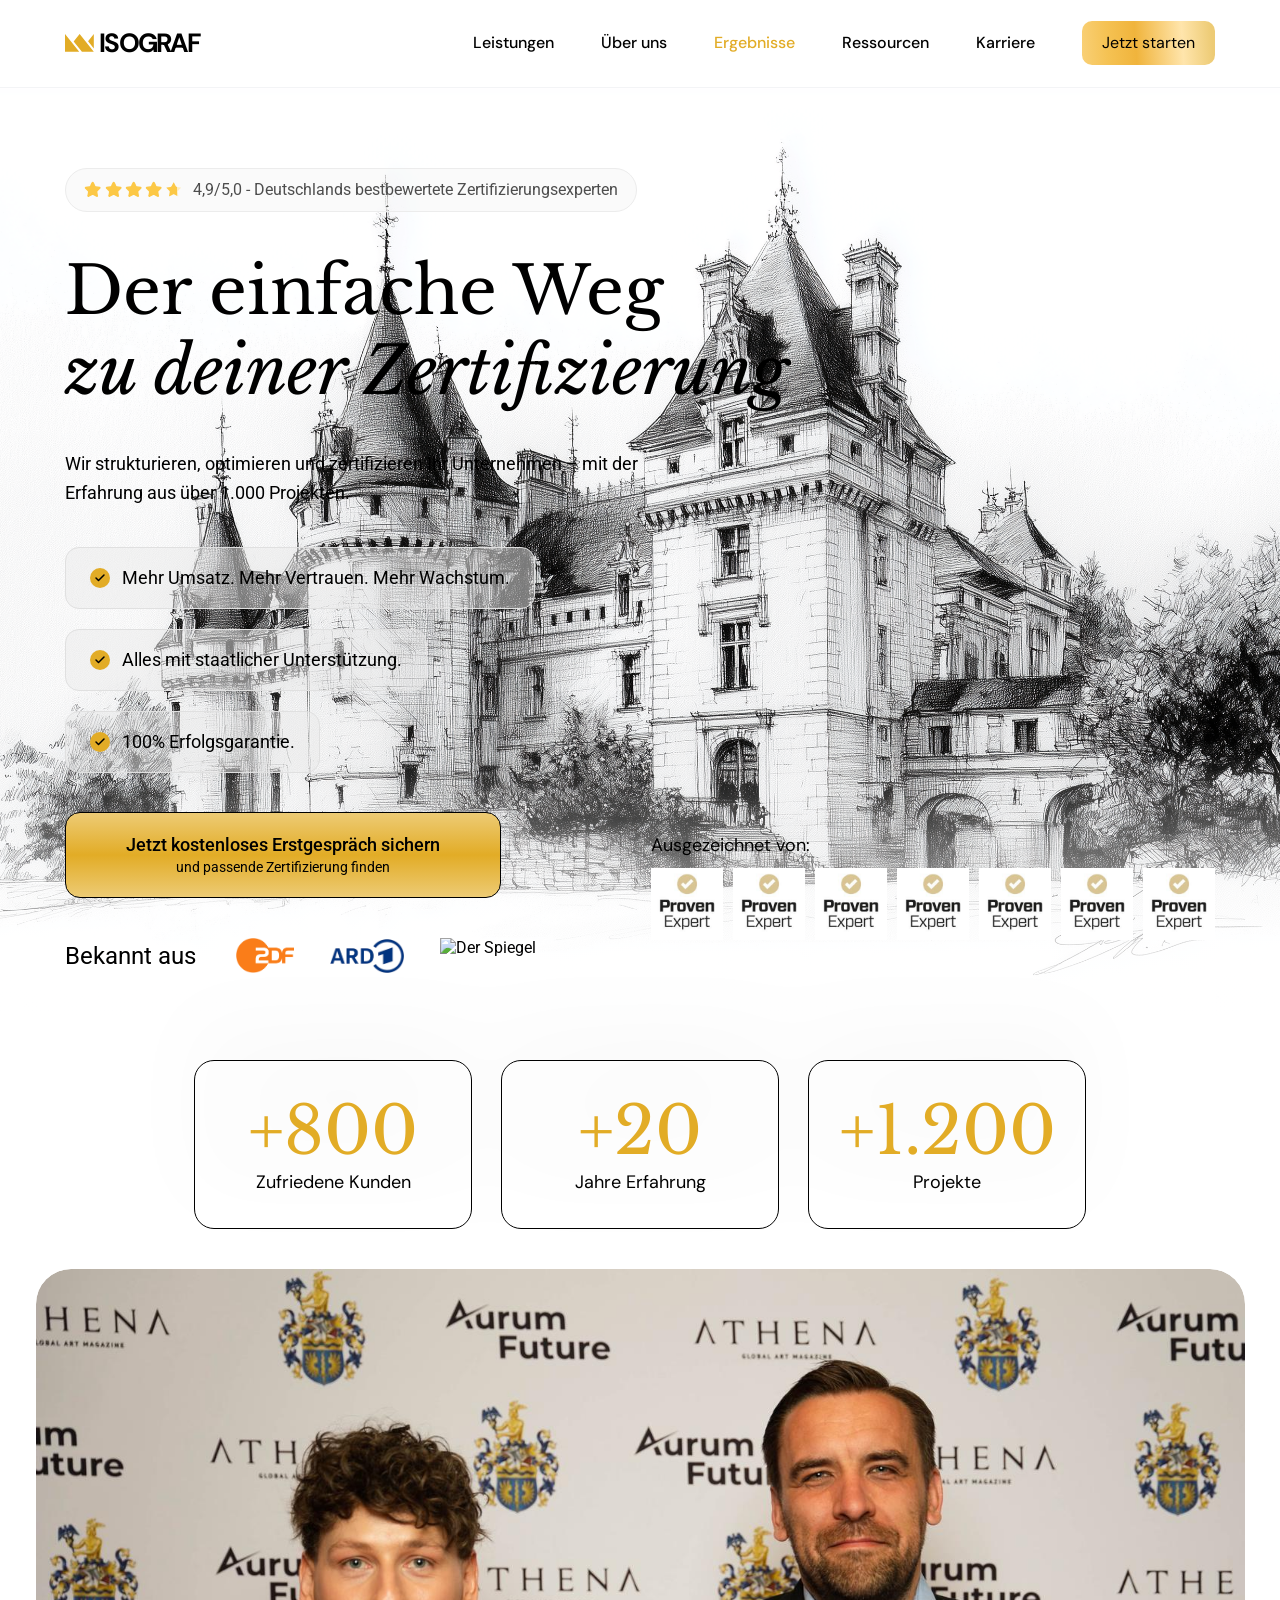
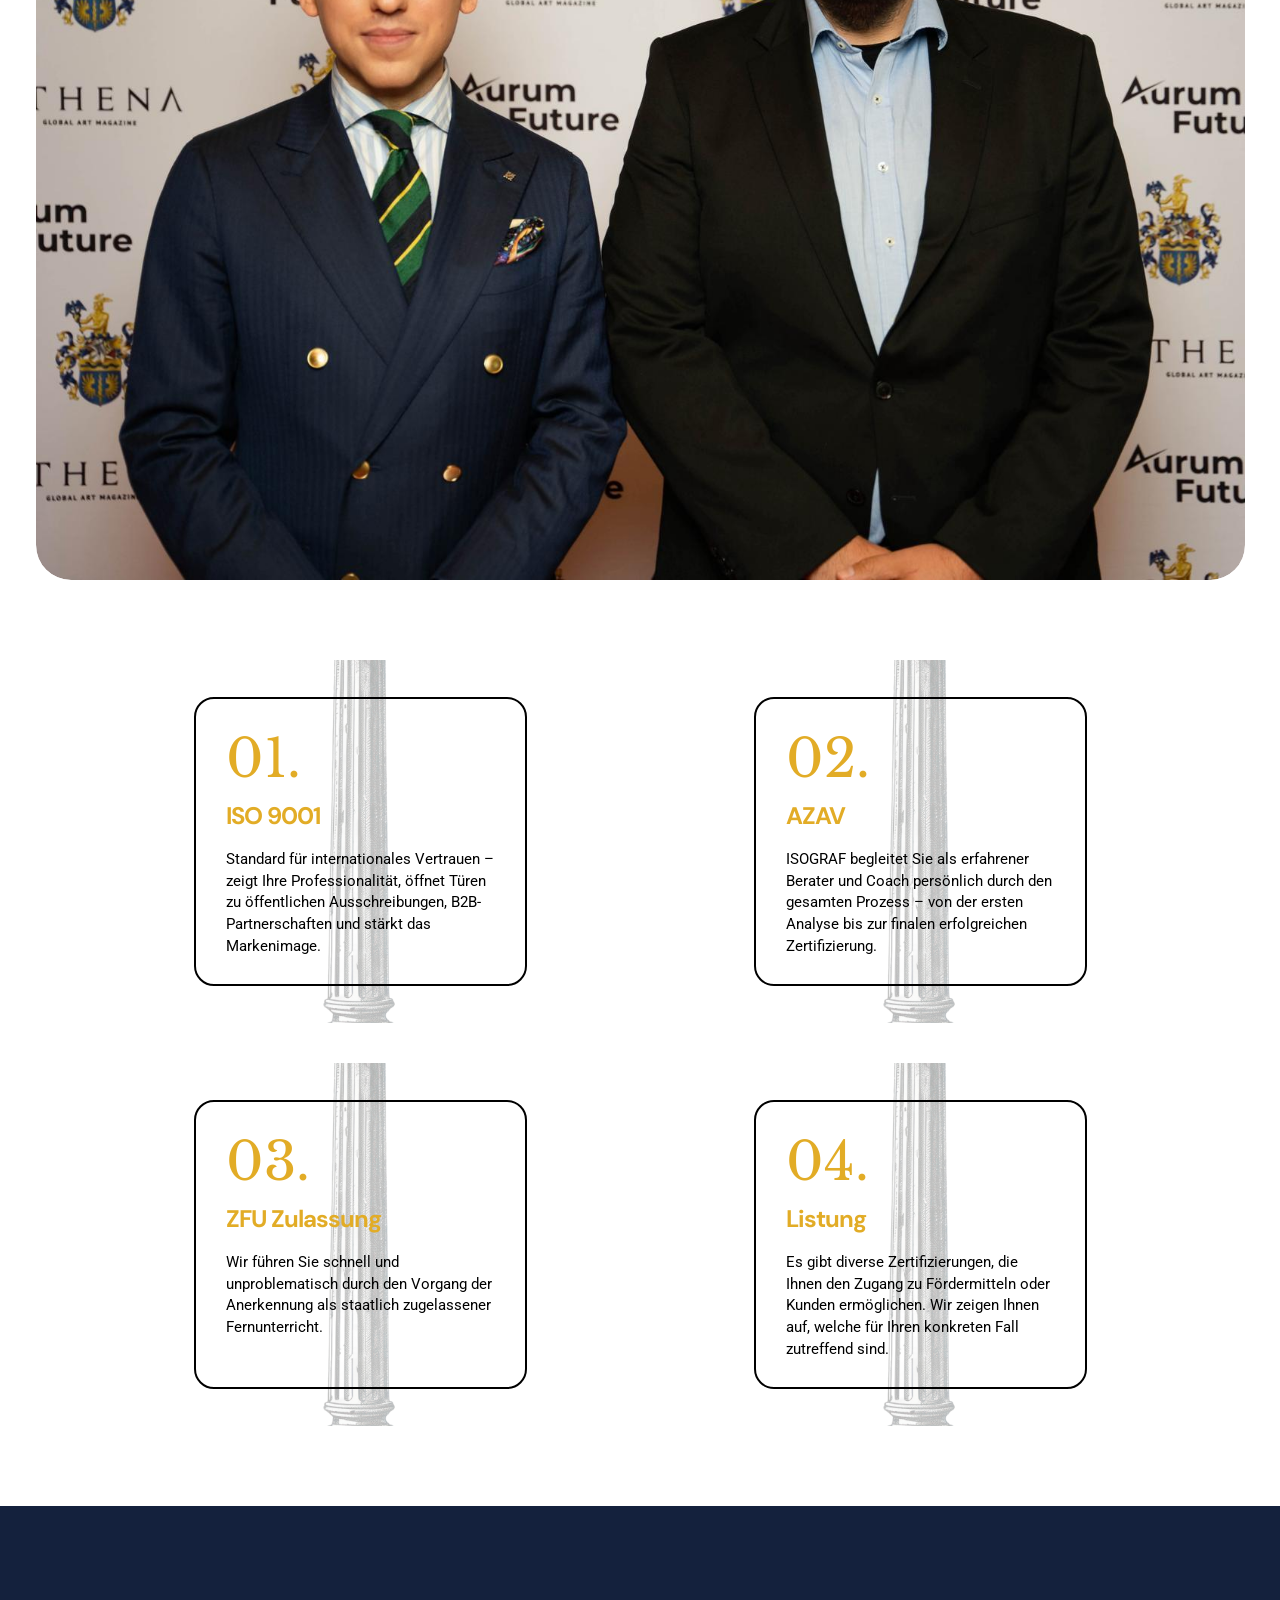
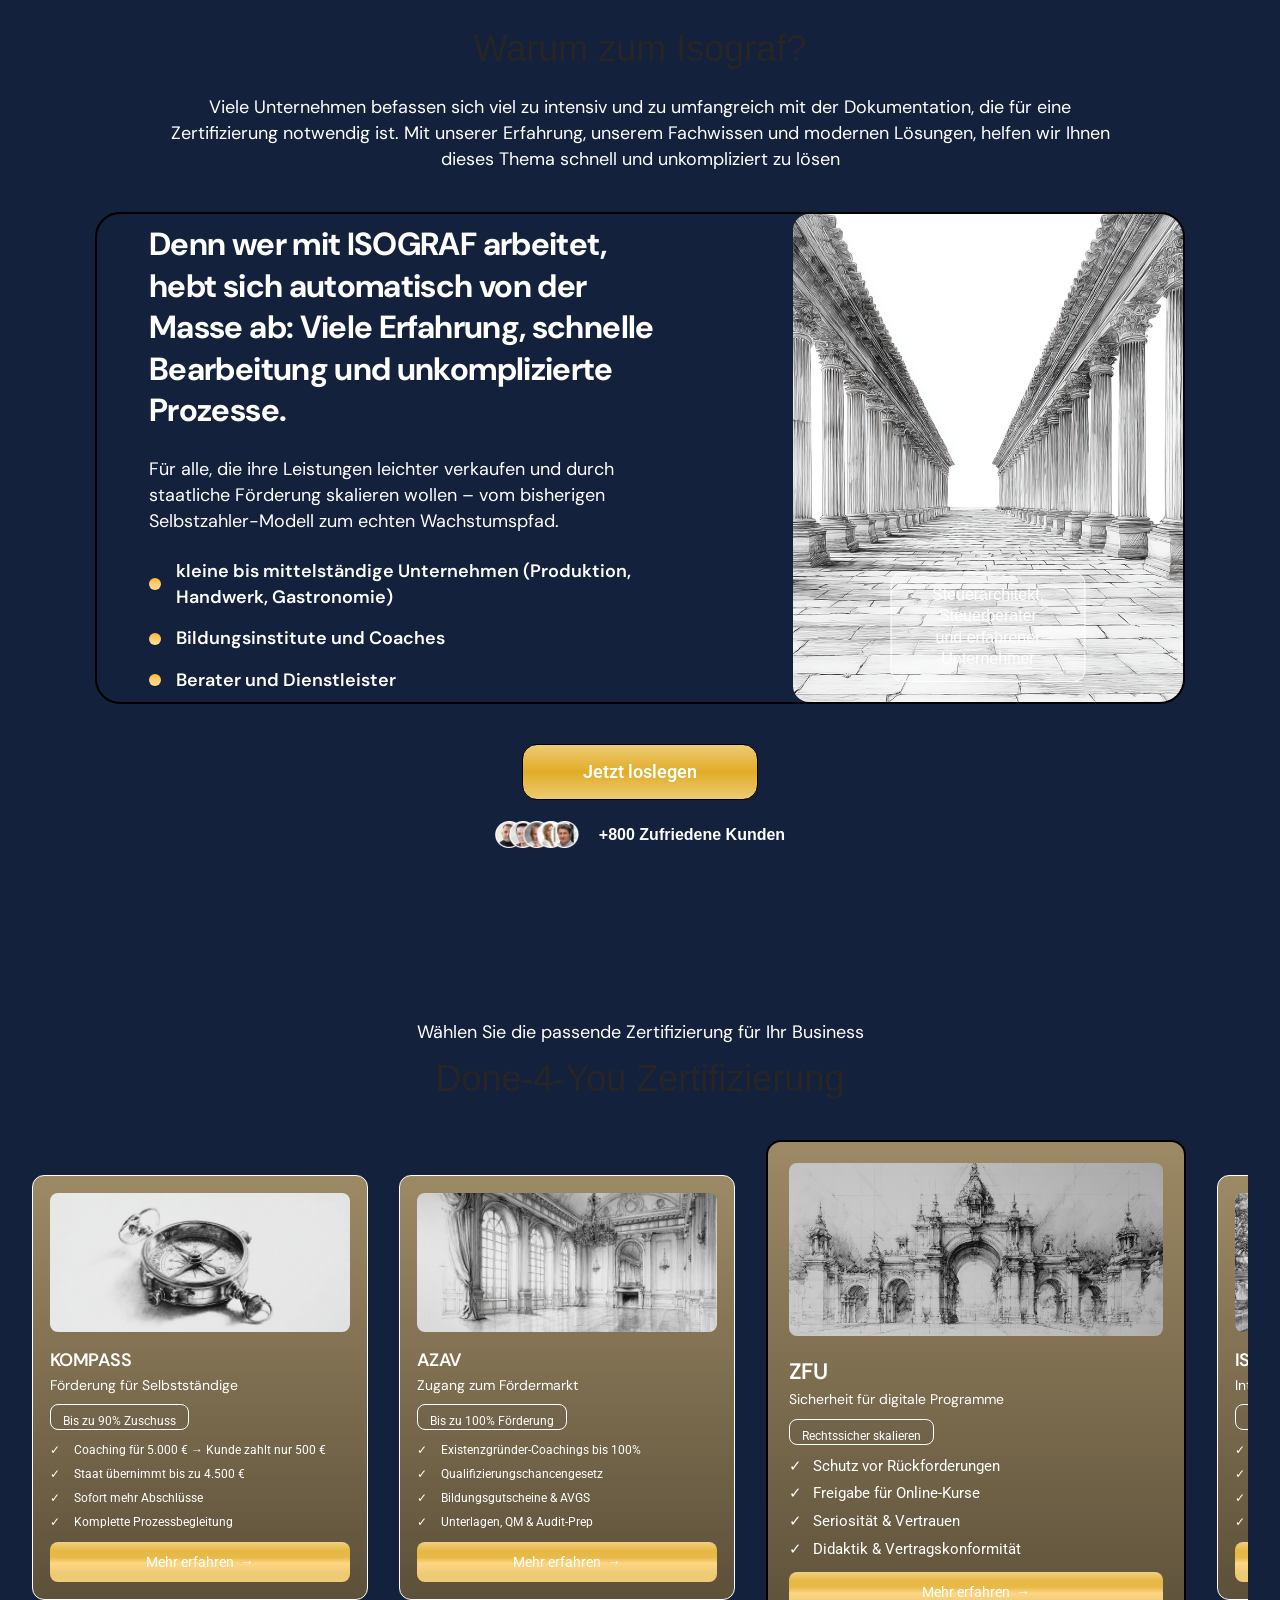
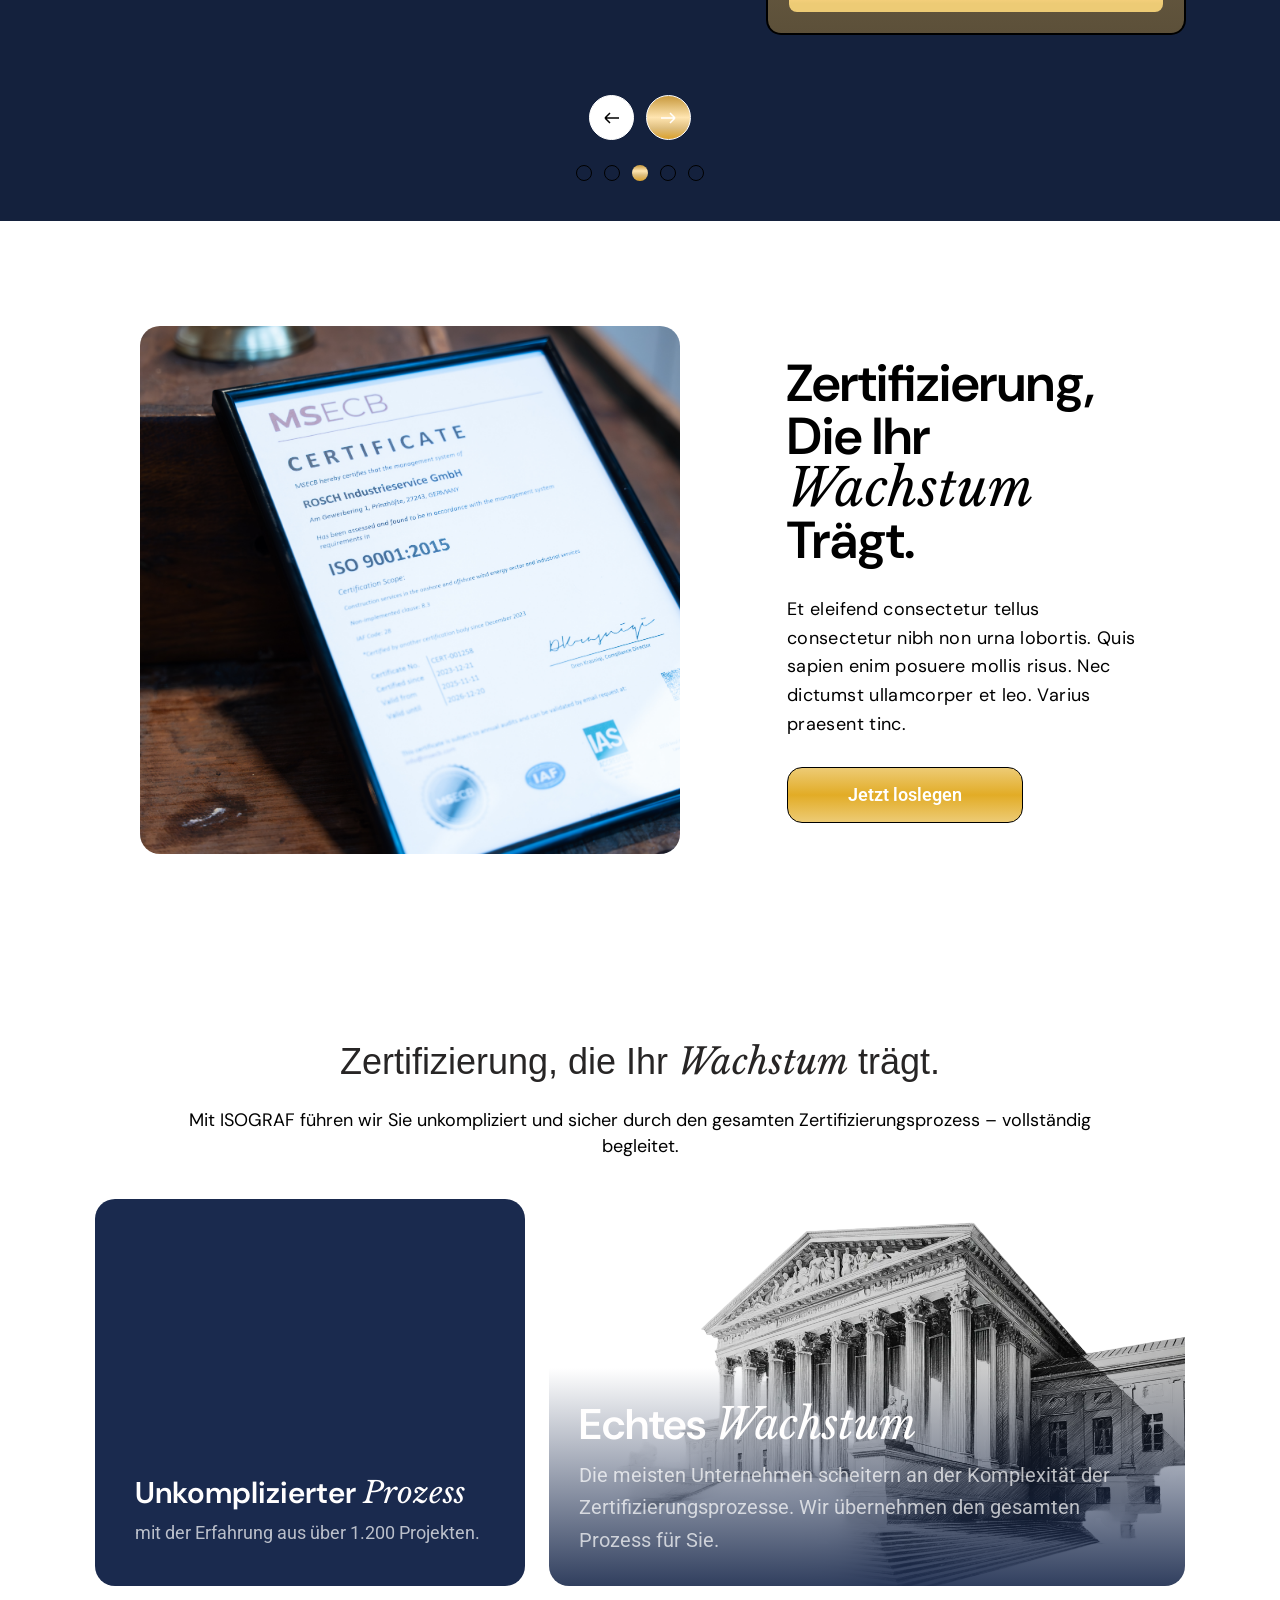
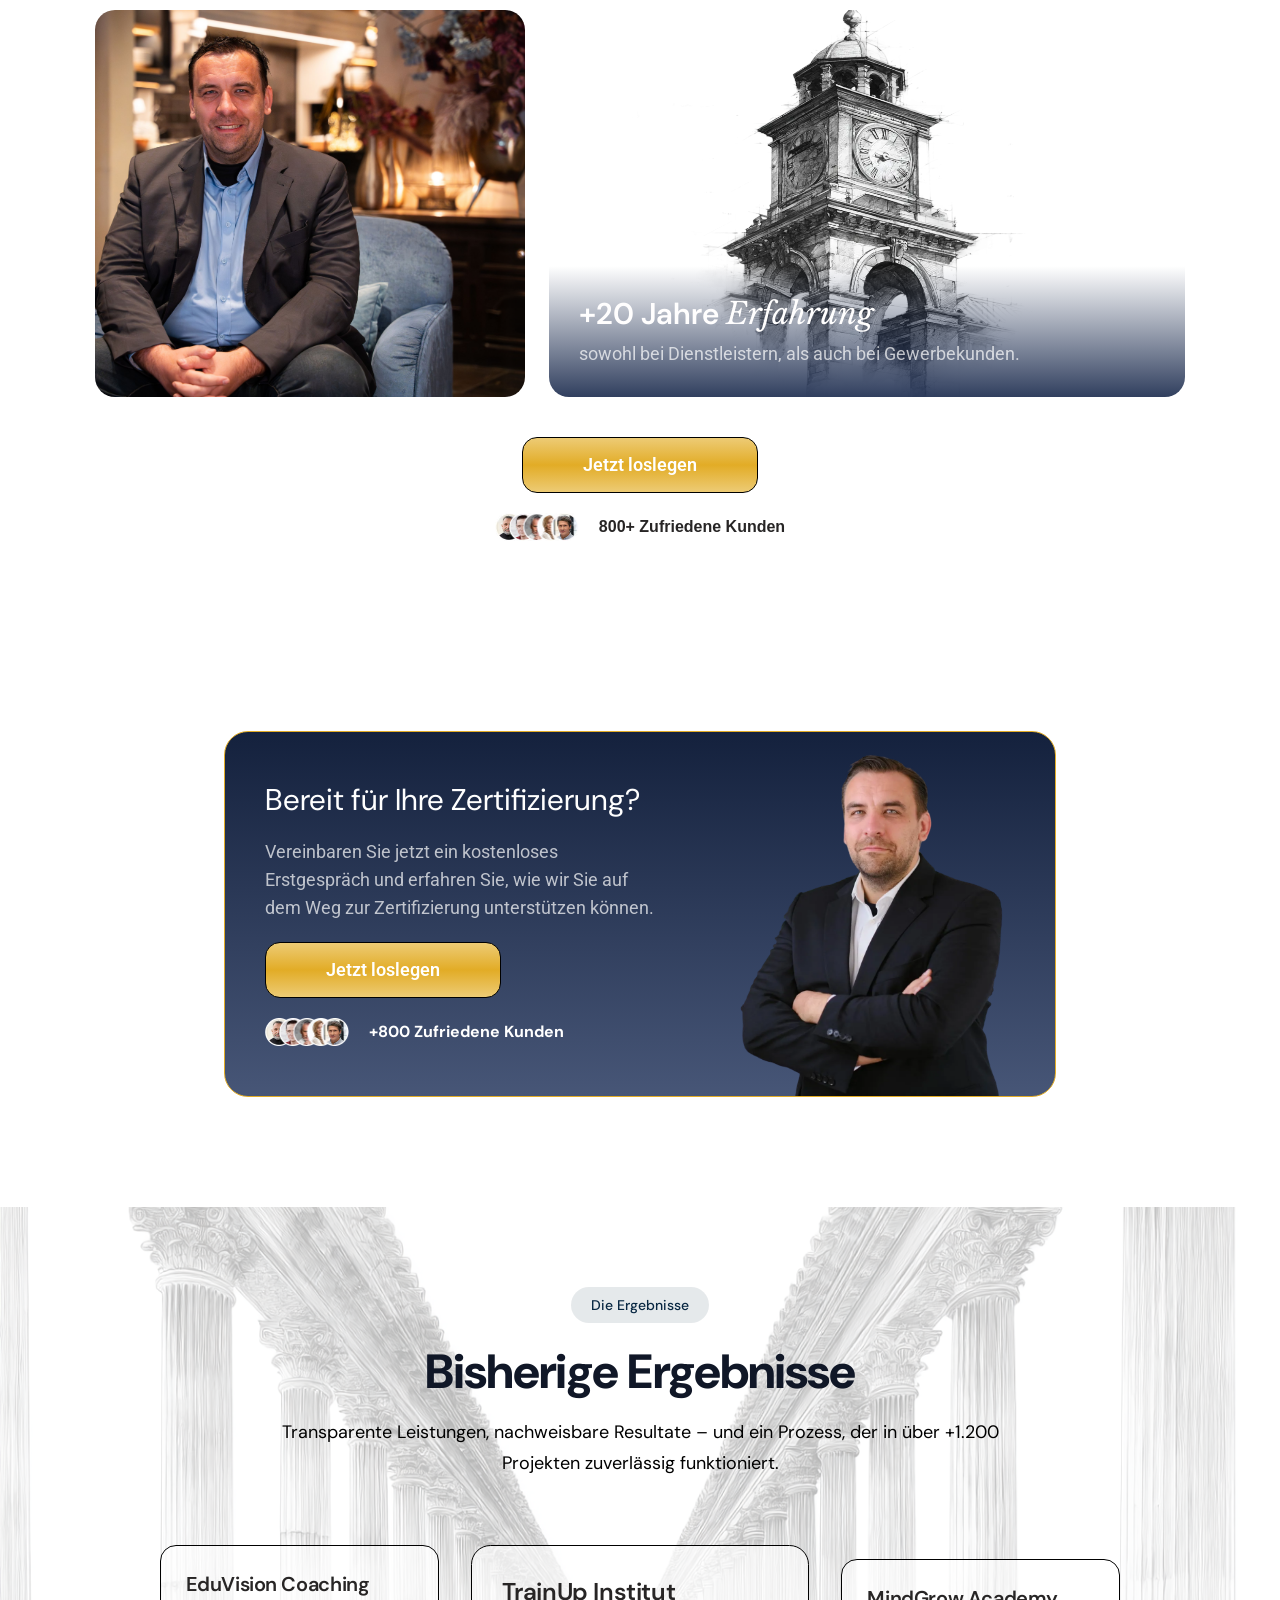
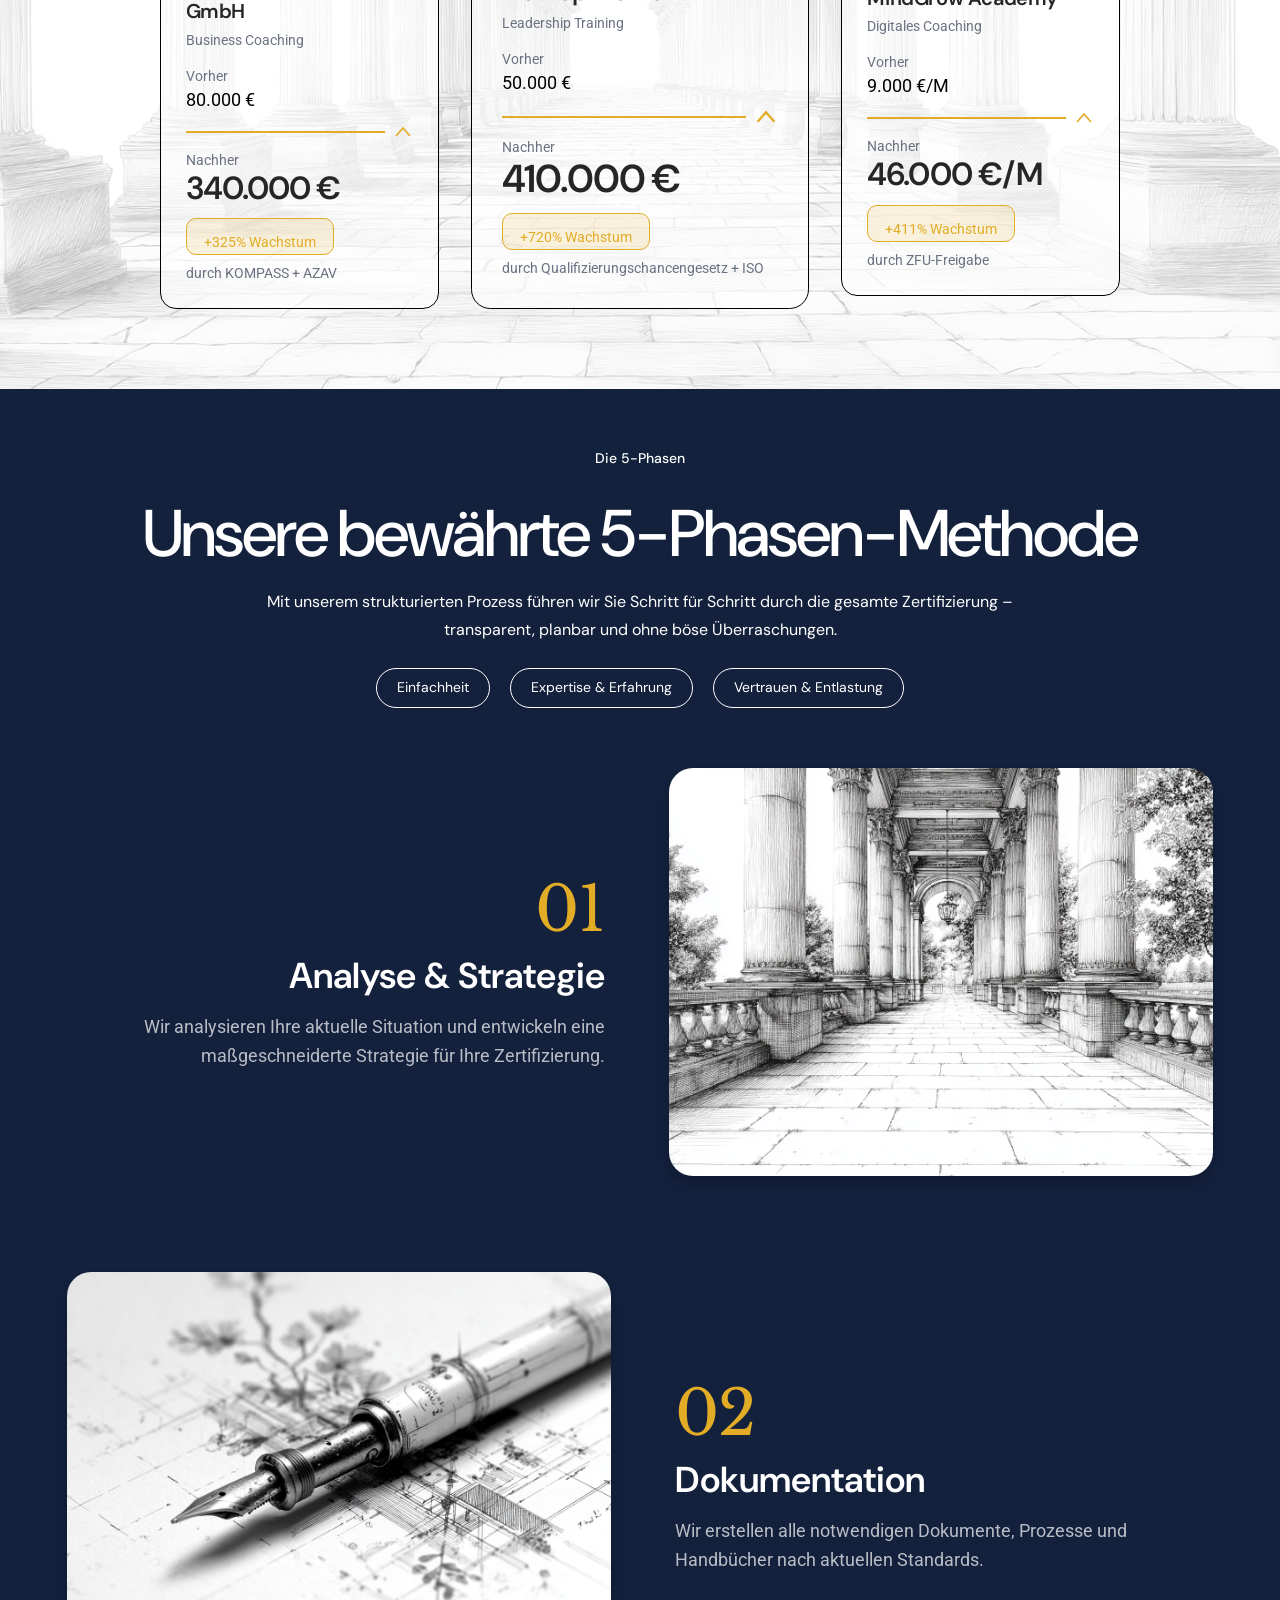
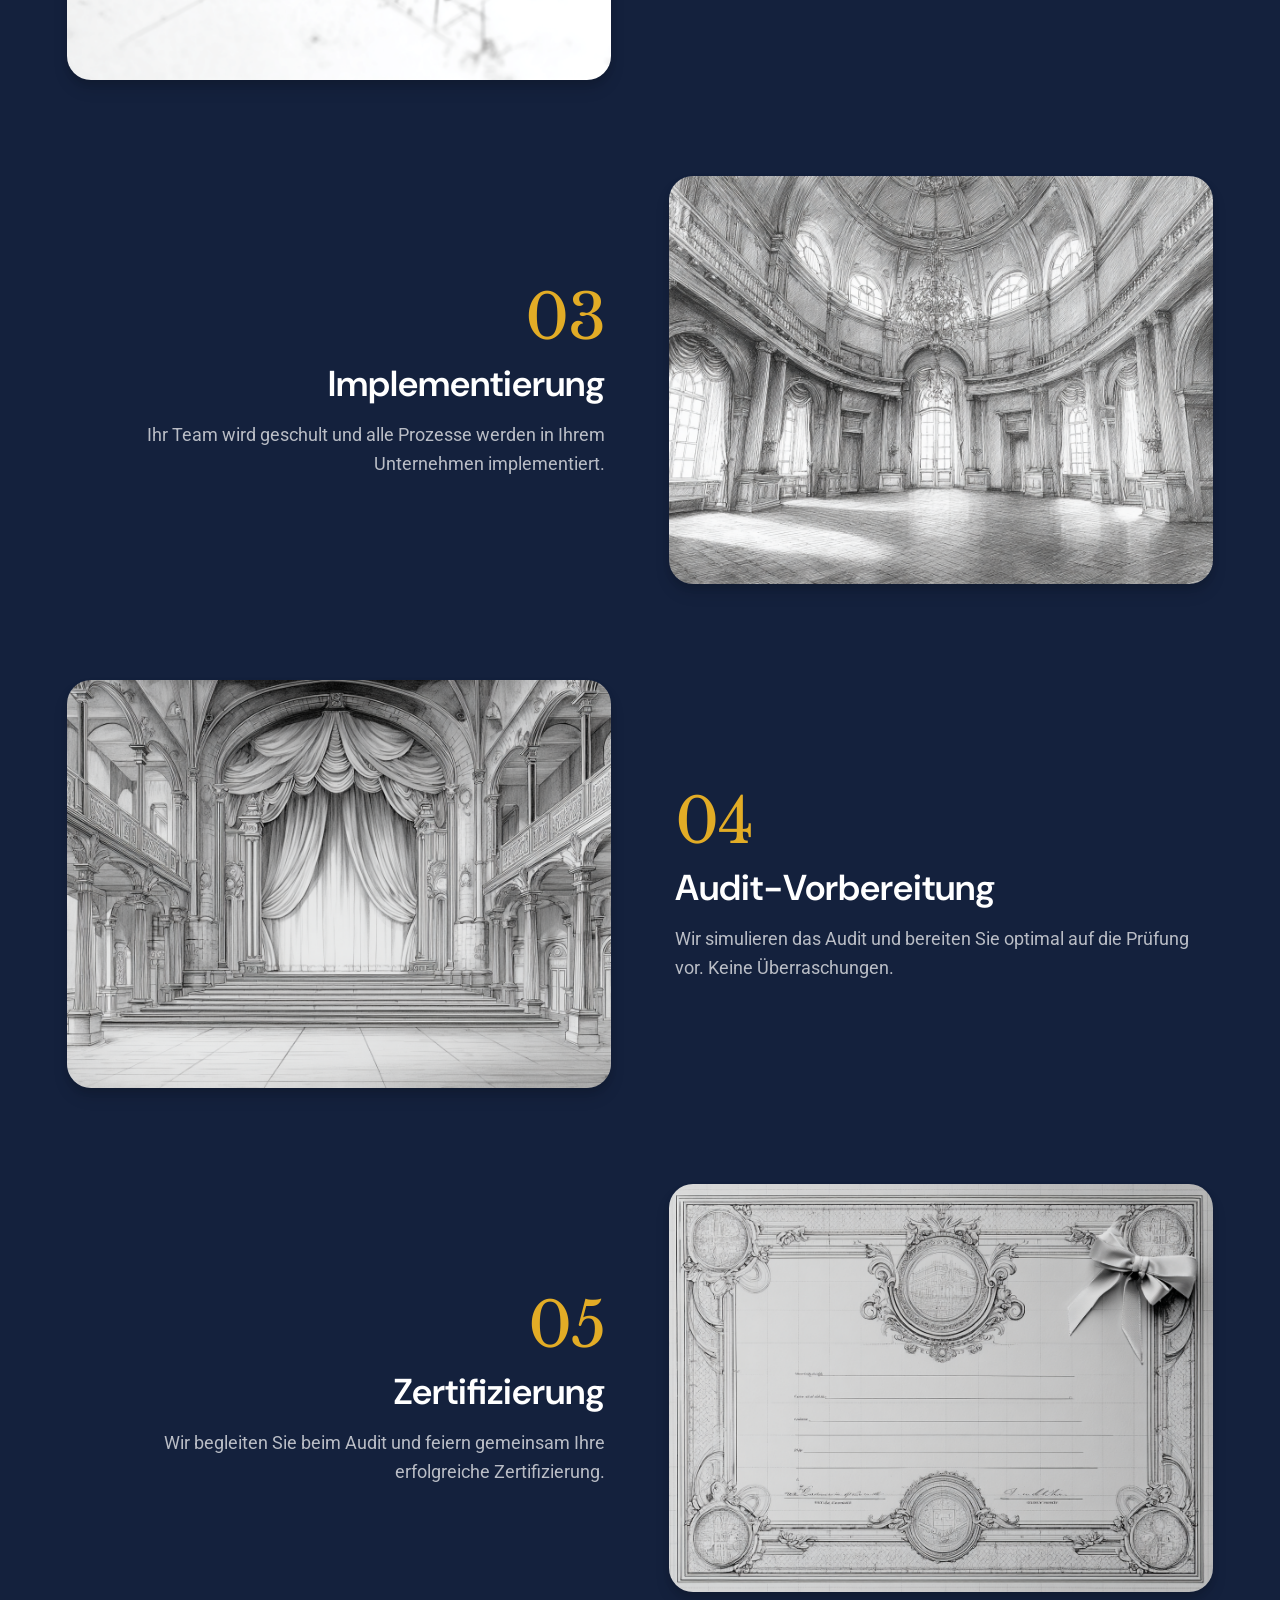
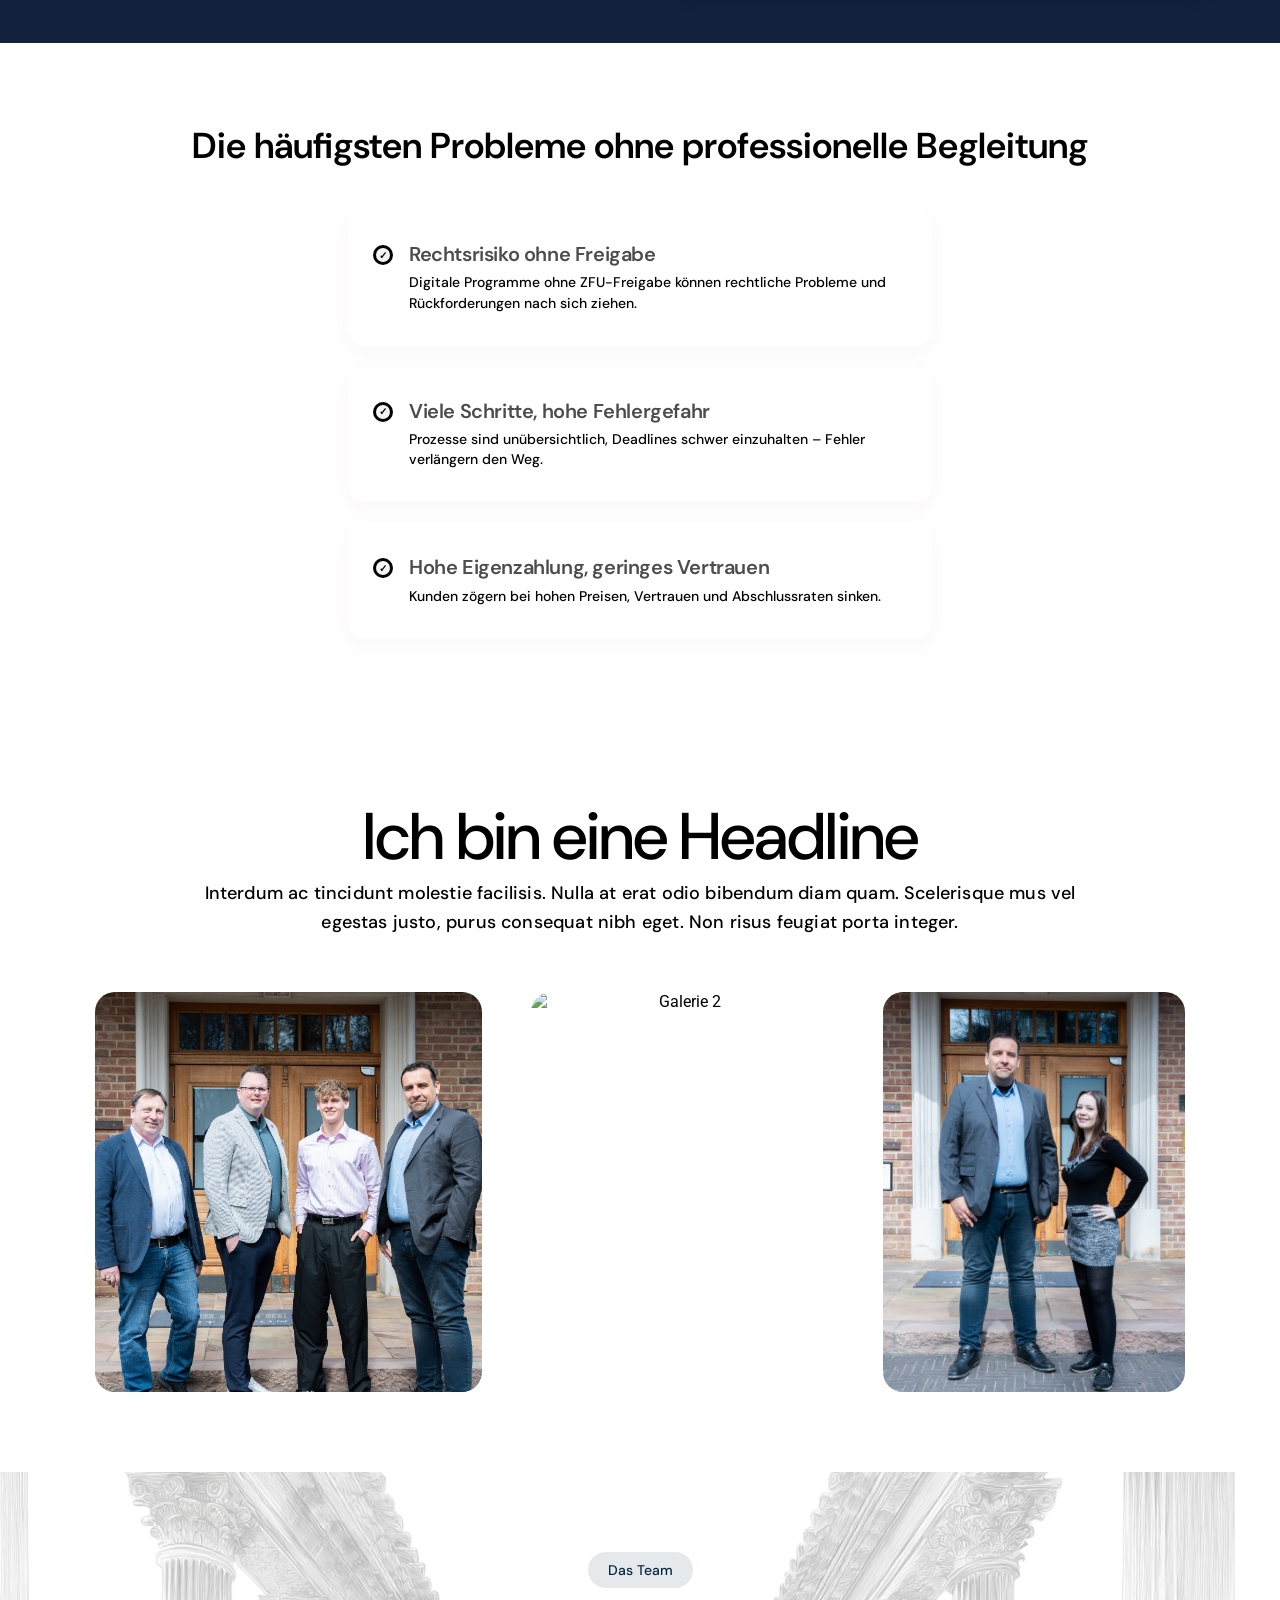
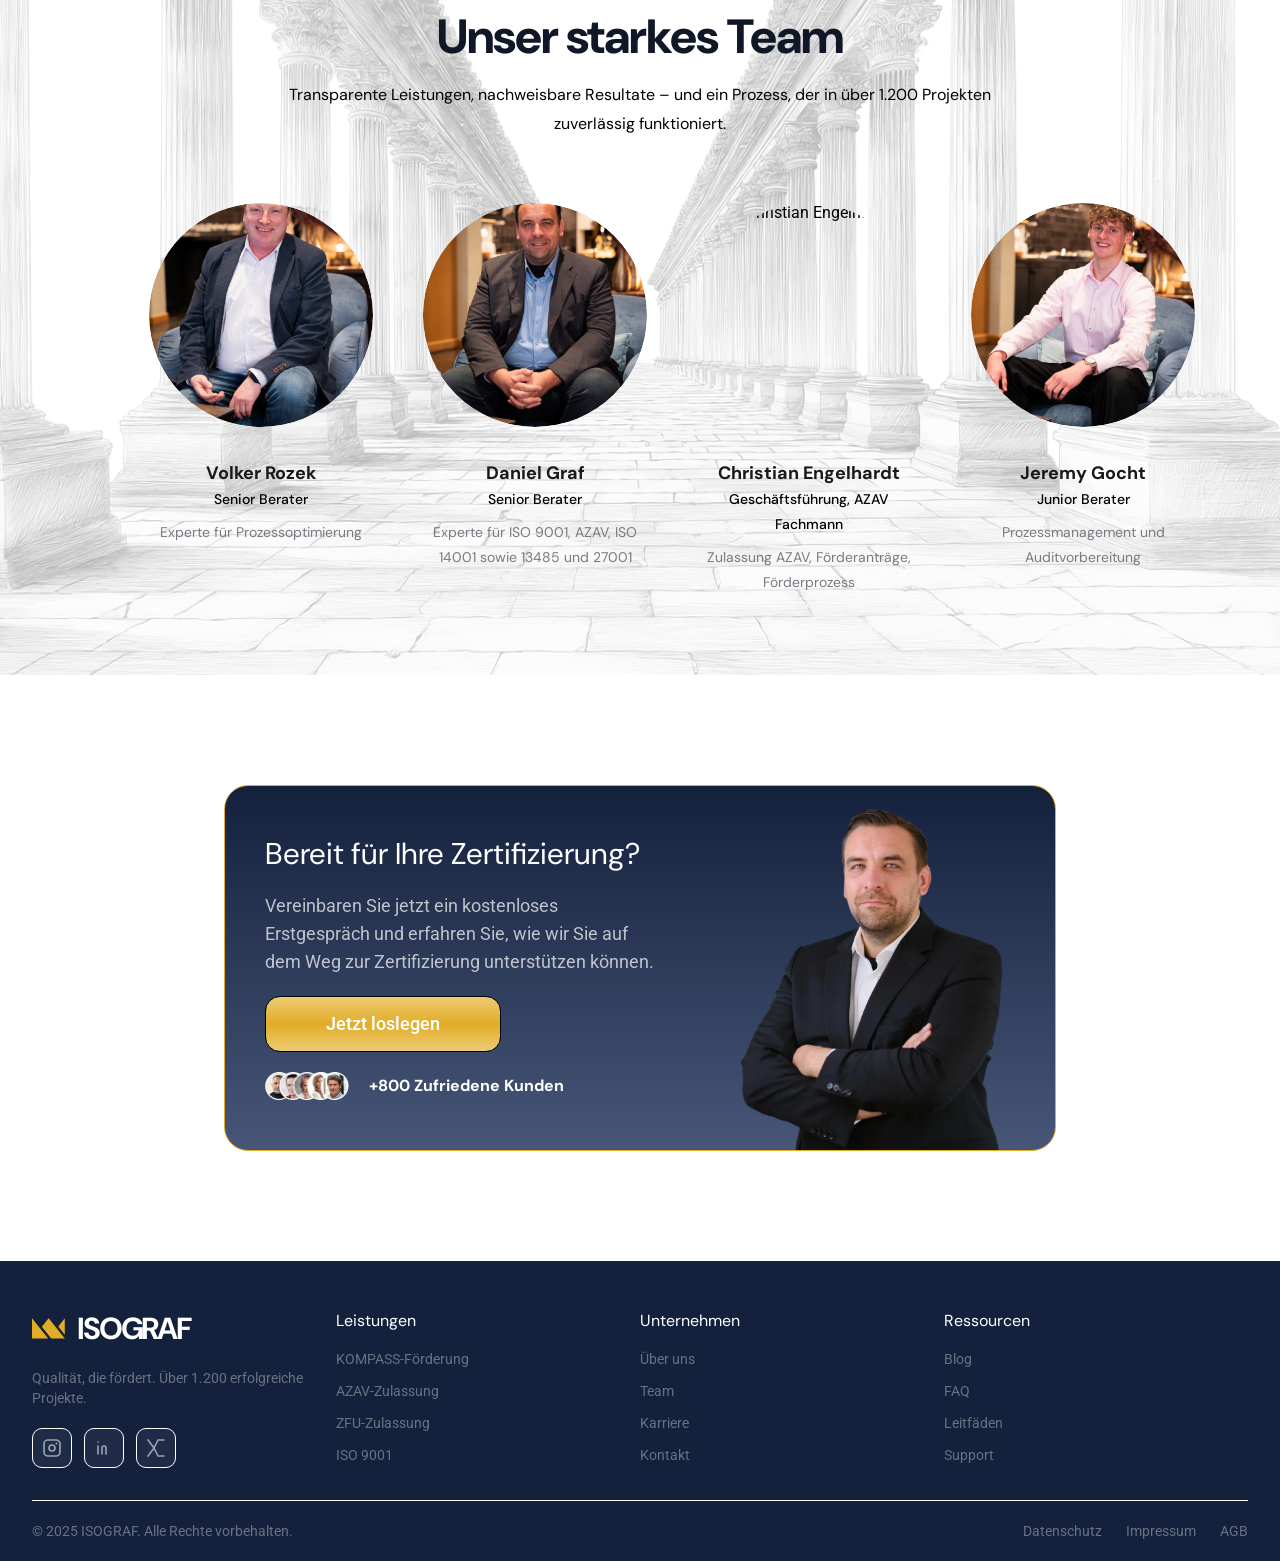
==== commit e3625006: "V9: Pixel-perfect rebuild from Figma CSS — all 17 sections" ====
--- a/index.html
+++ b/index.html
@@ -3,122 +3,101 @@
 <head>
   <meta charset="UTF-8">
   <meta name="viewport" content="width=device-width, initial-scale=1.0">
-  <meta name="description" content="ISOGRAF - Der einfache Weg zu deiner Zertifizierung. ISO 9001, AZAV, ZFU Zulassung und mehr.">
-  <title>ISOGRAF — Zertifizierungsexperten | ISO 9001, AZAV, ZFU</title>
+  <title>ISOGRAF — Unternehmensberatung für messbares Wachstum</title>
   <link rel="preconnect" href="https://fonts.googleapis.com">
   <link rel="preconnect" href="https://fonts.gstatic.com" crossorigin>
-  <link href="https://fonts.googleapis.com/css2?family=DM+Sans:ital,opsz,wght@0,9..40,400;0,9..40,500;0,9..40,700;1,9..40,400;1,9..40,500;1,9..40,700&family=Libre+Baskerville:ital,wght@0,400;0,700;1,400&family=Roboto:wght@400;500&display=swap" rel="stylesheet">
+  <link href="https://fonts.googleapis.com/css2?family=DM+Sans:ital,wght@0,400;0,500;0,600;0,700;0,800;1,400;1,500&family=Libre+Baskerville:ital,wght@0,400;0,700;1,400&family=Roboto:wght@400;500;600&display=swap" rel="stylesheet">
   <link rel="stylesheet" href="styles.css">
-  <link rel="icon" type="image/svg+xml" href="data:image/svg+xml,<svg xmlns='http://www.w3.org/2000/svg' viewBox='0 0 29 18'><path fill='%23E2AC26' fill-rule='evenodd' d='M0 0h.023L14.214 17.874H0V0zm23.089 7.21L28.812 14.42V0l-5.723 7.21zM14.658 0h-.049l-5.94 7.482 8.25 10.392h11.893v-.047L14.658 0z'/></svg>">
 </head>
 <body>
 
-  <!-- ========== SECTION 01: NAVBAR ========== -->
-  <nav class="navbar" id="navbar">
+  <!-- Section 1: NavBar -->
+  <header class="navbar" id="navbar">
     <div class="navbar__inner">
-      <a href="#" class="navbar__logo" aria-label="ISOGRAF Home">
-        <svg width="29" height="18" viewBox="0 0 29 18" fill="none" xmlns="http://www.w3.org/2000/svg">
+      <a href="#" class="navbar__logo">
+        <svg class="navbar__logo-icon" width="29" height="18" viewBox="0 0 29 18" fill="none" xmlns="http://www.w3.org/2000/svg">
           <path fill-rule="evenodd" clip-rule="evenodd" d="M0.0232014 0H0V17.8742H14.2138L0.0232014 0ZM23.0888 7.21028L28.8121 14.4199V0L23.0888 7.21028ZM14.6584 0H14.6095L8.66865 7.48242L16.919 17.8742H28.8115V17.8275L14.6578 0H14.6584Z" fill="#E2AC26"/>
         </svg>
         <span class="navbar__logo-text">ISOGRAF</span>
       </a>
-      <div class="navbar__container" id="navContainer">
+      <nav class="navbar__nav">
         <a href="#leistungen" class="navbar__link">Leistungen</a>
         <a href="#ueber-uns" class="navbar__link">Über uns</a>
         <a href="#ergebnisse" class="navbar__link navbar__link--active">Ergebnisse</a>
         <a href="#ressourcen" class="navbar__link">Ressourcen</a>
         <a href="#karriere" class="navbar__link">Karriere</a>
-        <a href="#kontakt" class="navbar__btn">Jetzt starten</a>
-      </div>
-      <button class="navbar__hamburger" id="navHamburger" aria-label="Menü öffnen">
-        <span></span>
-        <span></span>
-        <span></span>
-      </button>
-    </div>
-  </nav>
-
-  <!-- ========== SECTION 02: HERO ========== -->
+        <a href="#kontakt" class="navbar__cta">Jetzt starten</a>
+      </nav>
+      <div class="navbar__hamburger" aria-label="Menü öffnen">
+        <span></span><span></span><span></span>
+      </div>
+    </div>
+  </header>
+
+  <!-- Section 2: Hero -->
   <section class="hero" id="hero">
-    <!-- Background layers -->
     <div class="hero__bg">
-      <img src="assets/hero-bg.png" alt="" class="hero__bg-img" loading="eager">
-      <div class="hero__bg-gradient-lr"></div>
-      <div class="hero__bg-gradient-bt"></div>
-    </div>
-    <!-- Decorative dashboard images -->
-    <div class="hero__dashboard-blur">
-      <img src="assets/hero-dashboard.png" alt="" loading="eager">
-    </div>
-    <div class="hero__dashboard">
-      <img src="assets/hero-dashboard.png" alt="" loading="eager">
-    </div>
-    <!-- Bottom fade -->
-    <div class="hero__bottom-fade"></div>
-
-    <!-- Star rating pill -->
-    <div class="hero__rating">
-      <div class="hero__stars">
-        <svg width="19" height="19" viewBox="0 0 19 19" fill="none" xmlns="http://www.w3.org/2000/svg"><path d="M8.8 1.75a.46.46 0 0 1 .73 0l1.76 3.57a3.06 3.06 0 0 0 2.22 1.67l3.94.58a.46.46 0 0 1 .26.78l-2.85 2.78a3.06 3.06 0 0 0-.88 2.71l.67 3.93a.46.46 0 0 1-.67.48l-3.53-1.85a3.06 3.06 0 0 0-2.85 0l-3.53 1.85a.46.46 0 0 1-.67-.48l.67-3.93a3.06 3.06 0 0 0-.88-2.71L.65 7.48a.46.46 0 0 1 .26-.78l3.94-.58a3.06 3.06 0 0 0 2.22-1.67L8.8 1.75Z" fill="#FCC846" stroke="#FCC846" stroke-width="1.53" stroke-linecap="round" stroke-linejoin="round"/></svg>
-        <svg width="19" height="19" viewBox="0 0 19 19" fill="none" xmlns="http://www.w3.org/2000/svg"><path d="M8.8 1.75a.46.46 0 0 1 .73 0l1.76 3.57a3.06 3.06 0 0 0 2.22 1.67l3.94.58a.46.46 0 0 1 .26.78l-2.85 2.78a3.06 3.06 0 0 0-.88 2.71l.67 3.93a.46.46 0 0 1-.67.48l-3.53-1.85a3.06 3.06 0 0 0-2.85 0l-3.53 1.85a.46.46 0 0 1-.67-.48l.67-3.93a3.06 3.06 0 0 0-.88-2.71L.65 7.48a.46.46 0 0 1 .26-.78l3.94-.58a3.06 3.06 0 0 0 2.22-1.67L8.8 1.75Z" fill="#FCC846" stroke="#FCC846" stroke-width="1.53" stroke-linecap="round" stroke-linejoin="round"/></svg>
-        <svg width="19" height="19" viewBox="0 0 19 19" fill="none" xmlns="http://www.w3.org/2000/svg"><path d="M8.8 1.75a.46.46 0 0 1 .73 0l1.76 3.57a3.06 3.06 0 0 0 2.22 1.67l3.94.58a.46.46 0 0 1 .26.78l-2.85 2.78a3.06 3.06 0 0 0-.88 2.71l.67 3.93a.46.46 0 0 1-.67.48l-3.53-1.85a3.06 3.06 0 0 0-2.85 0l-3.53 1.85a.46.46 0 0 1-.67-.48l.67-3.93a3.06 3.06 0 0 0-.88-2.71L.65 7.48a.46.46 0 0 1 .26-.78l3.94-.58a3.06 3.06 0 0 0 2.22-1.67L8.8 1.75Z" fill="#FCC846" stroke="#FCC846" stroke-width="1.53" stroke-linecap="round" stroke-linejoin="round"/></svg>
-        <svg width="19" height="19" viewBox="0 0 19 19" fill="none" xmlns="http://www.w3.org/2000/svg"><path d="M8.8 1.75a.46.46 0 0 1 .73 0l1.76 3.57a3.06 3.06 0 0 0 2.22 1.67l3.94.58a.46.46 0 0 1 .26.78l-2.85 2.78a3.06 3.06 0 0 0-.88 2.71l.67 3.93a.46.46 0 0 1-.67.48l-3.53-1.85a3.06 3.06 0 0 0-2.85 0l-3.53 1.85a.46.46 0 0 1-.67-.48l.67-3.93a3.06 3.06 0 0 0-.88-2.71L.65 7.48a.46.46 0 0 1 .26-.78l3.94-.58a3.06 3.06 0 0 0 2.22-1.67L8.8 1.75Z" fill="#FCC846" stroke="#FCC846" stroke-width="1.53" stroke-linecap="round" stroke-linejoin="round"/></svg>
-        <svg width="19" height="19" viewBox="0 0 19 19" fill="none" xmlns="http://www.w3.org/2000/svg"><path d="M8.8 1.75a.46.46 0 0 1 .73 0l1.76 3.57a3.06 3.06 0 0 0 2.22 1.67l3.94.58a.46.46 0 0 1 .26.78l-2.85 2.78a3.06 3.06 0 0 0-.88 2.71l.67 3.93a.46.46 0 0 1-.67.48l-3.53-1.85a3.06 3.06 0 0 0-2.85 0l-3.53 1.85a.46.46 0 0 1-.67-.48l.67-3.93a3.06 3.06 0 0 0-.88-2.71L.65 7.48a.46.46 0 0 1 .26-.78l3.94-.58a3.06 3.06 0 0 0 2.22-1.67L8.8 1.75Z" fill="url(#starPartial)"/><defs><linearGradient id="starPartial" x1="1.53" y1="8.81" x2="16.8" y2="8.81" gradientUnits="userSpaceOnUse"><stop stop-color="#FCC846"/><stop offset=".702" stop-color="#FCC846"/><stop offset=".736" stop-color="#FDECC0"/></linearGradient></defs></svg>
-      </div>
-      <span class="hero__rating-text">4,9/5,0 - Deutschlands bestbewertete Zertifizierungsexperten</span>
-    </div>
-
-    <!-- Main content -->
-    <div class="hero__content">
-      <div class="hero__text-group">
-        <h1 class="hero__heading">
-          <span class="hero__heading-dm">Der einfache Weg </span><br>
-          <span class="hero__heading-lb">zu deiner Zertifizierung</span>
-        </h1>
+      <img src="assets/assets/hero-bg.png" alt="" class="hero__bg-img">
+      <div class="hero__bg-gradient"></div>
+    </div>
+    <div class="hero__inner">
+      <div class="hero__content">
+        <div class="hero__rating">
+          <div class="hero__stars">
+            <svg width="18" height="18" viewBox="0 0 19 19" fill="none"><path d="M8.8 1.75C8.83 1.68 8.89 1.63 8.95 1.59C9.01 1.55 9.09 1.53 9.16 1.53C9.24 1.53 9.31 1.55 9.38 1.59C9.44 1.63 9.49 1.68 9.53 1.75L11.29 5.33C11.41 5.56 11.58 5.76 11.79 5.92C12 6.07 12.25 6.17 12.51 6.21L16.45 6.79C16.53 6.8 16.6 6.83 16.65 6.88C16.71 6.93 16.76 6.99 16.78 7.06C16.8 7.14 16.8 7.21 16.79 7.29C16.77 7.36 16.73 7.43 16.68 7.48L13.82 10.26C13.64 10.44 13.49 10.67 13.41 10.92C13.33 11.17 13.31 11.43 13.36 11.69L14.03 15.62C14.04 15.69 14.04 15.77 14.01 15.84C13.98 15.91 13.93 15.97 13.87 16.01C13.81 16.06 13.74 16.08 13.66 16.09C13.58 16.09 13.51 16.08 13.44 16.04L9.92 14.19C9.68 14.07 9.42 14 9.16 14C8.9 14 8.64 14.07 8.41 14.19L4.88 16.04C4.82 16.08 4.74 16.09 4.67 16.09C4.59 16.08 4.52 16.06 4.46 16.01C4.4 15.97 4.35 15.91 4.32 15.84C4.29 15.77 4.28 15.69 4.3 15.62L4.97 11.69C5.01 11.43 4.99 11.17 4.91 10.92C4.83 10.67 4.69 10.44 4.5 10.26L1.65 7.48C1.59 7.43 1.56 7.36 1.54 7.29C1.52 7.21 1.52 7.14 1.55 7.06C1.57 6.99 1.61 6.93 1.67 6.88C1.73 6.83 1.8 6.8 1.87 6.79L5.82 6.21C6.08 6.17 6.32 6.07 6.54 5.92C6.75 5.76 6.92 5.56 7.04 5.33L8.8 1.75Z" fill="#FCC846" stroke="#FCC846" stroke-width="1.53"/></svg>
+            <svg width="18" height="18" viewBox="0 0 19 19" fill="none"><path d="M8.8 1.75C8.83 1.68 8.89 1.63 8.95 1.59C9.01 1.55 9.09 1.53 9.16 1.53C9.24 1.53 9.31 1.55 9.38 1.59C9.44 1.63 9.49 1.68 9.53 1.75L11.29 5.33C11.41 5.56 11.58 5.76 11.79 5.92C12 6.07 12.25 6.17 12.51 6.21L16.45 6.79C16.53 6.8 16.6 6.83 16.65 6.88C16.71 6.93 16.76 6.99 16.78 7.06C16.8 7.14 16.8 7.21 16.79 7.29C16.77 7.36 16.73 7.43 16.68 7.48L13.82 10.26C13.64 10.44 13.49 10.67 13.41 10.92C13.33 11.17 13.31 11.43 13.36 11.69L14.03 15.62C14.04 15.69 14.04 15.77 14.01 15.84C13.98 15.91 13.93 15.97 13.87 16.01C13.81 16.06 13.74 16.08 13.66 16.09C13.58 16.09 13.51 16.08 13.44 16.04L9.92 14.19C9.68 14.07 9.42 14 9.16 14C8.9 14 8.64 14.07 8.41 14.19L4.88 16.04C4.82 16.08 4.74 16.09 4.67 16.09C4.59 16.08 4.52 16.06 4.46 16.01C4.4 15.97 4.35 15.91 4.32 15.84C4.29 15.77 4.28 15.69 4.3 15.62L4.97 11.69C5.01 11.43 4.99 11.17 4.91 10.92C4.83 10.67 4.69 10.44 4.5 10.26L1.65 7.48C1.59 7.43 1.56 7.36 1.54 7.29C1.52 7.21 1.52 7.14 1.55 7.06C1.57 6.99 1.61 6.93 1.67 6.88C1.73 6.83 1.8 6.8 1.87 6.79L5.82 6.21C6.08 6.17 6.32 6.07 6.54 5.92C6.75 5.76 6.92 5.56 7.04 5.33L8.8 1.75Z" fill="#FCC846" stroke="#FCC846" stroke-width="1.53"/></svg>
+            <svg width="18" height="18" viewBox="0 0 19 19" fill="none"><path d="M8.8 1.75C8.83 1.68 8.89 1.63 8.95 1.59C9.01 1.55 9.09 1.53 9.16 1.53C9.24 1.53 9.31 1.55 9.38 1.59C9.44 1.63 9.49 1.68 9.53 1.75L11.29 5.33C11.41 5.56 11.58 5.76 11.79 5.92C12 6.07 12.25 6.17 12.51 6.21L16.45 6.79C16.53 6.8 16.6 6.83 16.65 6.88C16.71 6.93 16.76 6.99 16.78 7.06C16.8 7.14 16.8 7.21 16.79 7.29C16.77 7.36 16.73 7.43 16.68 7.48L13.82 10.26C13.64 10.44 13.49 10.67 13.41 10.92C13.33 11.17 13.31 11.43 13.36 11.69L14.03 15.62C14.04 15.69 14.04 15.77 14.01 15.84C13.98 15.91 13.93 15.97 13.87 16.01C13.81 16.06 13.74 16.08 13.66 16.09C13.58 16.09 13.51 16.08 13.44 16.04L9.92 14.19C9.68 14.07 9.42 14 9.16 14C8.9 14 8.64 14.07 8.41 14.19L4.88 16.04C4.82 16.08 4.74 16.09 4.67 16.09C4.59 16.08 4.52 16.06 4.46 16.01C4.4 15.97 4.35 15.91 4.32 15.84C4.29 15.77 4.28 15.69 4.3 15.62L4.97 11.69C5.01 11.43 4.99 11.17 4.91 10.92C4.83 10.67 4.69 10.44 4.5 10.26L1.65 7.48C1.59 7.43 1.56 7.36 1.54 7.29C1.52 7.21 1.52 7.14 1.55 7.06C1.57 6.99 1.61 6.93 1.67 6.88C1.73 6.83 1.8 6.8 1.87 6.79L5.82 6.21C6.08 6.17 6.32 6.07 6.54 5.92C6.75 5.76 6.92 5.56 7.04 5.33L8.8 1.75Z" fill="#FCC846" stroke="#FCC846" stroke-width="1.53"/></svg>
+            <svg width="18" height="18" viewBox="0 0 19 19" fill="none"><path d="M8.8 1.75C8.83 1.68 8.89 1.63 8.95 1.59C9.01 1.55 9.09 1.53 9.16 1.53C9.24 1.53 9.31 1.55 9.38 1.59C9.44 1.63 9.49 1.68 9.53 1.75L11.29 5.33C11.41 5.56 11.58 5.76 11.79 5.92C12 6.07 12.25 6.17 12.51 6.21L16.45 6.79C16.53 6.8 16.6 6.83 16.65 6.88C16.71 6.93 16.76 6.99 16.78 7.06C16.8 7.14 16.8 7.21 16.79 7.29C16.77 7.36 16.73 7.43 16.68 7.48L13.82 10.26C13.64 10.44 13.49 10.67 13.41 10.92C13.33 11.17 13.31 11.43 13.36 11.69L14.03 15.62C14.04 15.69 14.04 15.77 14.01 15.84C13.98 15.91 13.93 15.97 13.87 16.01C13.81 16.06 13.74 16.08 13.66 16.09C13.58 16.09 13.51 16.08 13.44 16.04L9.92 14.19C9.68 14.07 9.42 14 9.16 14C8.9 14 8.64 14.07 8.41 14.19L4.88 16.04C4.82 16.08 4.74 16.09 4.67 16.09C4.59 16.08 4.52 16.06 4.46 16.01C4.4 15.97 4.35 15.91 4.32 15.84C4.29 15.77 4.28 15.69 4.3 15.62L4.97 11.69C5.01 11.43 4.99 11.17 4.91 10.92C4.83 10.67 4.69 10.44 4.5 10.26L1.65 7.48C1.59 7.43 1.56 7.36 1.54 7.29C1.52 7.21 1.52 7.14 1.55 7.06C1.57 6.99 1.61 6.93 1.67 6.88C1.73 6.83 1.8 6.8 1.87 6.79L5.82 6.21C6.08 6.17 6.32 6.07 6.54 5.92C6.75 5.76 6.92 5.56 7.04 5.33L8.8 1.75Z" fill="#FCC846" stroke="#FCC846" stroke-width="1.53"/></svg>
+            <svg width="18" height="18" viewBox="0 0 19 19" fill="none"><path d="M8.8 1.75C8.83 1.68 8.89 1.63 8.95 1.59C9.01 1.55 9.09 1.53 9.16 1.53C9.24 1.53 9.31 1.55 9.38 1.59C9.44 1.63 9.49 1.68 9.53 1.75L11.29 5.33C11.41 5.56 11.58 5.76 11.79 5.92C12 6.07 12.25 6.17 12.51 6.21L16.45 6.79C16.53 6.8 16.6 6.83 16.65 6.88C16.71 6.93 16.76 6.99 16.78 7.06C16.8 7.14 16.8 7.21 16.79 7.29C16.77 7.36 16.73 7.43 16.68 7.48L13.82 10.26C13.64 10.44 13.49 10.67 13.41 10.92C13.33 11.17 13.31 11.43 13.36 11.69L14.03 15.62C14.04 15.69 14.04 15.77 14.01 15.84C13.98 15.91 13.93 15.97 13.87 16.01C13.81 16.06 13.74 16.08 13.66 16.09C13.58 16.09 13.51 16.08 13.44 16.04L9.92 14.19C9.68 14.07 9.42 14 9.16 14C8.9 14 8.64 14.07 8.41 14.19L4.88 16.04C4.82 16.08 4.74 16.09 4.67 16.09C4.59 16.08 4.52 16.06 4.46 16.01C4.4 15.97 4.35 15.91 4.32 15.84C4.29 15.77 4.28 15.69 4.3 15.62L4.97 11.69C5.01 11.43 4.99 11.17 4.91 10.92C4.83 10.67 4.69 10.44 4.5 10.26L1.65 7.48C1.59 7.43 1.56 7.36 1.54 7.29C1.52 7.21 1.52 7.14 1.55 7.06C1.57 6.99 1.61 6.93 1.67 6.88C1.73 6.83 1.8 6.8 1.87 6.79L5.82 6.21C6.08 6.17 6.32 6.07 6.54 5.92C6.75 5.76 6.92 5.56 7.04 5.33L8.8 1.75Z" fill="url(#starGrad)"/><defs><linearGradient id="starGrad" x1="1.5" y1="8.8" x2="16.8" y2="8.8" gradientUnits="userSpaceOnUse"><stop stop-color="#FCC846"/><stop offset="0.7" stop-color="#FCC846"/><stop offset="0.74" stop-color="#FDECC0"/></linearGradient></defs></svg>
+          </div>
+          <span class="hero__rating-text">4,9/5,0 - Deutschlands bestbewertete Zertifizierungsexperten</span>
+        </div>
+        <h1 class="hero__heading">Der einfache Weg<br><em>zu deiner Zertifizierung</em></h1>
         <p class="hero__subheading">Wir strukturieren, optimieren und zertifizieren Ihr Unternehmen – mit der Erfahrung aus über 1.000 Projekten.</p>
-      </div>
-
-      <div class="hero__features-cta">
-        <div class="hero__features">
-          <div class="hero__pill">
-            <span class="hero__pill-check">
-              <svg width="12" height="12" viewBox="0 0 12 12" fill="none" xmlns="http://www.w3.org/2000/svg"><path d="M10 3L4.5 8.5L2 6" stroke="#000" stroke-width="1.5" stroke-linecap="round" stroke-linejoin="round"/></svg>
-            </span>
-            <span class="hero__pill-text">Mehr Umsatz. Mehr Vertrauen. Mehr Wachstum.</span>
-          </div>
-          <div class="hero__pill">
-            <span class="hero__pill-check">
-              <svg width="12" height="12" viewBox="0 0 12 12" fill="none" xmlns="http://www.w3.org/2000/svg"><path d="M10 3L4.5 8.5L2 6" stroke="#000" stroke-width="1.5" stroke-linecap="round" stroke-linejoin="round"/></svg>
-            </span>
-            <span class="hero__pill-text">Alles mit staatlicher Unterstützung.</span>
-          </div>
-          <div class="hero__pill">
-            <span class="hero__pill-check">
-              <svg width="12" height="12" viewBox="0 0 12 12" fill="none" xmlns="http://www.w3.org/2000/svg"><path d="M10 3L4.5 8.5L2 6" stroke="#000" stroke-width="1.5" stroke-linecap="round" stroke-linejoin="round"/></svg>
-            </span>
-            <span class="hero__pill-text">100% Erfolgsgarantie.</span>
-          </div>
-        </div>
-
+        <div class="hero__bullets">
+          <div class="hero__bullet">
+            <span class="hero__bullet-icon"><svg width="12" height="12" viewBox="0 0 12 12" fill="none"><path d="M10 3L4.5 8.5L2 6" stroke="black" stroke-width="1.5" stroke-linecap="round" stroke-linejoin="round"/></svg></span>
+            <span class="hero__bullet-text">Mehr Umsatz. Mehr Vertrauen. Mehr Wachstum.</span>
+          </div>
+          <div class="hero__bullet">
+            <span class="hero__bullet-icon"><svg width="12" height="12" viewBox="0 0 12 12" fill="none"><path d="M10 3L4.5 8.5L2 6" stroke="black" stroke-width="1.5" stroke-linecap="round" stroke-linejoin="round"/></svg></span>
+            <span class="hero__bullet-text">Alles mit staatlicher Unterstützung.</span>
+          </div>
+          <div class="hero__bullet">
+            <span class="hero__bullet-icon"><svg width="12" height="12" viewBox="0 0 12 12" fill="none"><path d="M10 3L4.5 8.5L2 6" stroke="black" stroke-width="1.5" stroke-linecap="round" stroke-linejoin="round"/></svg></span>
+            <span class="hero__bullet-text">100% Erfolgsgarantie.</span>
+          </div>
+        </div>
         <a href="#kontakt" class="hero__cta">
-          <span class="hero__cta-primary">Jetzt kostenloses Erstgespräch sichern</span>
-          <span class="hero__cta-secondary">und passende Zertifizierung finden</span>
+          <span class="hero__cta-main">Jetzt kostenloses Erstgespräch sichern</span>
+          <span class="hero__cta-sub">und passende Zertifizierung finden</span>
         </a>
-      </div>
-
-      <div class="hero__bekannt">
-        <span class="hero__bekannt-label">Bekannt aus</span>
-        <div class="hero__bekannt-logos">
-          <img src="assets/logo-zdf-1.png" alt="ZDF" class="hero__bekannt-logo" style="height: 35px; width: auto;">
-          <img src="assets/logo-zdf-2.png" alt="ZDF" class="hero__bekannt-logo" style="height: 34px; width: auto;">
-          <img src="assets/logo-spiegel.png" alt="Der Spiegel" class="hero__bekannt-logo" style="height: 35px; width: auto;">
-        </div>
-      </div>
-    </div>
-  </section>
-
-  <!-- ========== SECTION 03: REFERENCES (Stats) ========== -->
-  <section class="references" id="references">
+        <div class="hero__bekannt">
+          <span class="hero__bekannt-label">Bekannt aus</span>
+          <div class="hero__bekannt-logos">
+            <img src="assets/assets/logo-zdf.png" alt="ZDF" class="hero__bekannt-logo hero__bekannt-logo--zdf">
+            <img src="assets/assets/logo-ard.png" alt="ARD" class="hero__bekannt-logo hero__bekannt-logo--ard">
+            <img src="assets/assets/logo-spiegel.svg" alt="Der Spiegel" class="hero__bekannt-logo hero__bekannt-logo--spiegel">
+          </div>
+        </div>
+      </div>
+      <div class="hero__awards">
+        <span class="hero__awards-label">Ausgezeichnet von:</span>
+        <div class="hero__awards-badges">
+          <img src="assets/assets/award-badge.png" alt="Auszeichnung" class="hero__award-badge">
+          <img src="assets/assets/award-badge.png" alt="Auszeichnung" class="hero__award-badge">
+          <img src="assets/assets/award-badge.png" alt="Auszeichnung" class="hero__award-badge">
+          <img src="assets/assets/award-badge.png" alt="Auszeichnung" class="hero__award-badge">
+          <img src="assets/assets/award-badge.png" alt="Auszeichnung" class="hero__award-badge">
+          <img src="assets/assets/award-badge.png" alt="Auszeichnung" class="hero__award-badge">
+          <img src="assets/assets/award-badge.png" alt="Auszeichnung" class="hero__award-badge">
+        </div>
+      </div>
+    </div>
+  </section>
+
+  <!-- Section 3: References / Stats -->
+  <section class="references" id="referenzen">
     <div class="references__inner">
       <div class="references__card">
         <span class="references__number">+800</span>
@@ -135,759 +114,586 @@
     </div>
   </section>
 
-  <!-- ========== SECTION 04: 4 COLUMNS (Video Placeholder) ========== -->
-  <section class="columns-1" id="leistungen">
-    <div class="columns-1__inner">
-      <div class="columns-1__video-wrapper">
-        <svg class="columns-1__video-thumb" width="1209" height="738" viewBox="0 0 1209 738" fill="none" xmlns="http://www.w3.org/2000/svg">
-          <rect width="1209" height="738" rx="35" fill="#1a1a2e"/>
-          <circle cx="605" cy="369" r="90" fill="white" fill-opacity="0.23"/>
-          <path d="M635.5 366.67C638.833 368.594 638.833 373.406 635.5 375.33L593.5 399.579C590.167 401.503 586 399.098 586 395.249V346.751C586 342.902 590.167 340.497 593.5 342.421L635.5 366.67Z" fill="white" fill-opacity="0.65"/>
-        </svg>
-      </div>
-    </div>
-  </section>
-
-  <!-- ========== SECTION 05: 4 COLUMNS (Service Cards) ========== -->
-  <section class="columns-2" id="zertifizierungen">
-    <div class="columns-2__inner">
-      <div class="columns-2__grid">
-        <!-- Card 01: ISO 9001 -->
-        <div class="columns-2__card">
-          <div class="columns-2__card-image">
-            <img src="assets/deco-column-2.png" alt="Klassische Saeule" loading="lazy">
-          </div>
-          <div class="columns-2__card-content">
-            <span class="columns-2__card-num">01.</span>
-            <h3 class="columns-2__card-title">ISO 9001</h3>
-            <p class="columns-2__card-text">Standard für internationales Vertrauen – zeigt Ihre Professionalität, öffnet Türen zu öffentlichen Ausschreibungen, B2B-Partnerschaften und stärkt das Markenimage.</p>
-          </div>
-        </div>
-        <!-- Card 02: AZAV -->
-        <div class="columns-2__card">
-          <div class="columns-2__card-image">
-            <img src="assets/deco-column-1.png" alt="Klassische Saeule" loading="lazy">
-          </div>
-          <div class="columns-2__card-content">
-            <span class="columns-2__card-num">02.</span>
-            <h3 class="columns-2__card-title">AZAV</h3>
-            <p class="columns-2__card-text">ISOGRAF begleitet Sie als erfahrener Berater und Coach persönlich durch den gesamten Prozess – von der ersten Analyse bis zur finalen erfolgreichen Zertifizierung.</p>
-          </div>
-        </div>
-        <!-- Card 03: ZFU Zulassung -->
-        <div class="columns-2__card">
-          <div class="columns-2__card-image">
-            <img src="assets/deco-column-4.png" alt="Klassische Saeule" loading="lazy">
-          </div>
-          <div class="columns-2__card-content">
-            <span class="columns-2__card-num">03.</span>
-            <h3 class="columns-2__card-title">ZFU Zulassung</h3>
-            <p class="columns-2__card-text">Wir führen Sie schnell und unproblematisch durch den Vorgang der Anerkennung als staatlich zugelassener Fernunterricht.</p>
-          </div>
-        </div>
-        <!-- Card 04: Listung -->
-        <div class="columns-2__card">
-          <div class="columns-2__card-image">
-            <img src="assets/deco-column-3.png" alt="Klassische Saeule" loading="lazy">
-          </div>
-          <div class="columns-2__card-content">
-            <span class="columns-2__card-num">04.</span>
-            <h3 class="columns-2__card-title">Listung</h3>
-            <p class="columns-2__card-text">Es gibt diverse Zertifizierungen, die Ihnen den Zugang zu Fördermitteln oder Kunden ermöglichen. Wir zeigen Ihnen auf, welche für Ihren konkreten Fall zutreffend sind.</p>
-          </div>
-        </div>
-      </div>
-    </div>
-  </section>
-
-  <!-- ========== SECTION 06: INTRODUCTION (Warum zum Isograf?) ========== -->
+  <!-- Section 4: Columns 1 (Background image with play button overlay) -->
+  <section class="columns1" id="leistungen">
+    <div class="columns1__inner">
+      <div class="columns1__image-wrapper">
+        <img src="assets/assets/columns1-bg.png" alt="ISOGRAF Leistungen" class="columns1__bg-image">
+      </div>
+    </div>
+  </section>
+
+  <!-- Section 5: Columns 2 (4 service cards) -->
+  <section class="columns2">
+    <div class="columns2__grid">
+      <div class="columns2__card">
+        <div class="columns2__card-bg">
+          <img src="assets/assets/deco-column.png" alt="" class="columns2__card-deco">
+        </div>
+        <div class="columns2__card-content">
+          <span class="columns2__card-number">01.</span>
+          <span class="columns2__card-title">ISO 9001</span>
+          <p class="columns2__card-text">Standard für internationales Vertrauen – zeigt Ihre Professionalität, öffnet Türen zu öffentlichen Ausschreibungen, B2B-Partnerschaften und stärkt das Markenimage.</p>
+        </div>
+      </div>
+      <div class="columns2__card">
+        <div class="columns2__card-bg">
+          <img src="assets/assets/deco-column.png" alt="" class="columns2__card-deco">
+        </div>
+        <div class="columns2__card-content">
+          <span class="columns2__card-number">02.</span>
+          <span class="columns2__card-title">AZAV</span>
+          <p class="columns2__card-text">ISOGRAF begleitet Sie als erfahrener Berater und Coach persönlich durch den gesamten Prozess – von der ersten Analyse bis zur finalen erfolgreichen Zertifizierung.</p>
+        </div>
+      </div>
+      <div class="columns2__card">
+        <div class="columns2__card-bg">
+          <img src="assets/assets/deco-column.png" alt="" class="columns2__card-deco">
+        </div>
+        <div class="columns2__card-content">
+          <span class="columns2__card-number">03.</span>
+          <span class="columns2__card-title">ZFU Zulassung</span>
+          <p class="columns2__card-text">Wir führen Sie schnell und unproblematisch durch den Vorgang der Anerkennung als staatlich zugelassener Fernunterricht.</p>
+        </div>
+      </div>
+      <div class="columns2__card">
+        <div class="columns2__card-bg">
+          <img src="assets/assets/deco-column.png" alt="" class="columns2__card-deco">
+        </div>
+        <div class="columns2__card-content">
+          <span class="columns2__card-number">04.</span>
+          <span class="columns2__card-title">Listung</span>
+          <p class="columns2__card-text">Es gibt diverse Zertifizierungen, die Ihnen den Zugang zu Fördermitteln oder Kunden ermöglichen. Wir zeigen Ihnen auf, welche für Ihren konkreten Fall zutreffend sind.</p>
+        </div>
+      </div>
+    </div>
+  </section>
+
+  <!-- Section 6: Introduction -->
   <section class="introduction" id="ueber-uns">
     <div class="introduction__inner">
-      <div class="introduction__heading">
-        <h2 class="introduction__title">
-          <span class="introduction__title-dm">Warum zum </span><span class="introduction__title-lb">Isograf?</span>
-        </h2>
+      <div class="introduction__header">
+        <h2 class="introduction__title">Warum zum Isograf?</h2>
         <p class="introduction__subtitle">Viele Unternehmen befassen sich viel zu intensiv und zu umfangreich mit der Dokumentation, die für eine Zertifizierung notwendig ist. Mit unserer Erfahrung, unserem Fachwissen und modernen Lösungen, helfen wir Ihnen dieses Thema schnell und unkompliziert zu lösen</p>
       </div>
-
       <div class="introduction__content">
-        <div class="introduction__text-block">
-          <div class="introduction__text-inner">
-            <h3 class="introduction__quote">
-              <span class="introduction__quote-bold">Denn wer mit ISOGRAF arbeitet, hebt sich automatisch von der Masse ab: </span><span class="introduction__quote-italic">Viele Erfahrung, schnelle Bearbeitung und unkomplizierte Prozesse.</span>
-            </h3>
-            <p class="introduction__desc">Für alle, die ihre Leistungen leichter verkaufen und durch staatliche Förderung skalieren wollen – vom bisherigen Selbstzahler-Modell zum echten Wachstumspfad.</p>
-            <ul class="introduction__list">
-              <li class="introduction__list-item">
-                <span class="introduction__bullet"></span>
-                <span><strong>kleine bis mittelständige Unternehmen </strong>(Produktion, Handwerk, Gastronomie)</span>
-              </li>
-              <li class="introduction__list-item">
-                <span class="introduction__bullet"></span>
-                <strong>Bildungsinstitute und Coaches</strong>
-              </li>
-              <li class="introduction__list-item">
-                <span class="introduction__bullet"></span>
-                <strong>Berater und Dienstleister</strong>
-              </li>
+        <div class="introduction__text-side">
+          <h3 class="introduction__content-title">Denn wer mit ISOGRAF arbeitet, hebt sich automatisch von der Masse ab: Viele Erfahrung, schnelle Bearbeitung und unkomplizierte Prozesse.</h3>
+          <p class="introduction__content-text">Für alle, die ihre Leistungen leichter verkaufen und durch staatliche Förderung skalieren wollen – vom bisherigen Selbstzahler-Modell zum echten Wachstumspfad.</p>
+          <ul class="introduction__list">
+            <li class="introduction__list-item">
+              <span class="introduction__list-icon"></span>
+              <span>kleine bis mittelständige Unternehmen (Produktion, Handwerk, Gastronomie)</span>
+            </li>
+            <li class="introduction__list-item">
+              <span class="introduction__list-icon"></span>
+              <span>Bildungsinstitute und Coaches</span>
+            </li>
+            <li class="introduction__list-item">
+              <span class="introduction__list-icon"></span>
+              <span>Berater und Dienstleister</span>
+            </li>
+          </ul>
+        </div>
+        <div class="introduction__image-side">
+          <img src="assets/assets/intro-portrait.png" alt="ISOGRAF Berater" class="introduction__portrait">
+          <div class="introduction__label-overlay">
+            <span>Steuerarchitekt, Steuerberater<br>und erfahrener Unternehmer</span>
+          </div>
+        </div>
+      </div>
+      <div class="introduction__cta-row">
+        <a href="#kontakt" class="introduction__cta-btn">Jetzt loslegen</a>
+        <div class="introduction__clients">
+          <img src="assets/assets/logo-clients-steuern.png" alt="Kunden" class="introduction__clients-logo">
+          <span class="introduction__clients-text">+800 Zufriedene Kunden</span>
+        </div>
+      </div>
+    </div>
+  </section>
+
+  <!-- Section 7: Certificate Cards -->
+  <section class="certificate" id="zertifizierung">
+    <div class="certificate__inner">
+      <div class="certificate__header">
+        <p class="certificate__subtitle">Wählen Sie die passende Zertifizierung für Ihr Business</p>
+        <h2 class="certificate__title">Done-4-You Zertifizierung</h2>
+      </div>
+      <div class="certificate__cards">
+        <div class="certificate__card">
+          <div class="certificate__card-image">
+            <img src="assets/assets/card-kompass.png" alt="KOMPASS" class="certificate__card-img">
+          </div>
+          <div class="certificate__card-body">
+            <h3 class="certificate__card-name">KOMPASS</h3>
+            <p class="certificate__card-desc">Förderung für Selbstständige</p>
+            <div class="certificate__card-badge">Bis zu 90% Zuschuss</div>
+            <ul class="certificate__card-features">
+              <li>Coaching für 5.000 € → Kunde zahlt nur 500 €</li>
+              <li>Staat übernimmt bis zu 4.500 €</li>
+              <li>Sofort mehr Abschlüsse</li>
+              <li>Komplette Prozessbegleitung</li>
             </ul>
-          </div>
-        </div>
-        <div class="introduction__image-block">
-          <img src="assets/isograf-probleme-blur-sm.png" alt="" class="introduction__image-blur" loading="lazy">
-          <img src="assets/isograf-probleme-sm.png" alt="ISOGRAF Dashboard" class="introduction__image" loading="lazy">
-        </div>
-      </div>
-
-      <a href="#kontakt" class="introduction__cta">Jetzt loslegen</a>
-
-      <div class="introduction__clients">
-        <img src="assets/logo-clients-steuern.png" alt="Kunden" class="introduction__clients-logo">
-        <span class="introduction__clients-text"><strong>+800</strong> Zufriedene Kunden</span>
-      </div>
-    </div>
-  </section>
-
-  <!-- ========== SECTION 07: CERTIFICATE (Done-4-You Zertifizierung) ========== -->
-  <section class="certificate" id="certificate">
-    <div class="certificate__inner">
-      <div class="certificate__heading">
-        <h2 class="certificate__title">
-          <span class="certificate__title-dm">Done-4-You </span><span class="certificate__title-lb">Zertifizierung</span>
-        </h2>
-        <p class="certificate__subtitle">Wählen Sie die passende Zertifizierung für Ihr Business</p>
-      </div>
-
-      <div class="certificate__cards">
-        <!-- KOMPASS Card (left, blurred) -->
-        <div class="certificate__card certificate__card--blurred">
+            <a href="#" class="certificate__card-btn">Mehr erfahren <span class="certificate__card-arrow">→</span></a>
+          </div>
+        </div>
+        <div class="certificate__card">
           <div class="certificate__card-image">
-            <img src="assets/card-kompass.png" alt="KOMPASS" loading="lazy">
+            <img src="assets/assets/card-service-2.png" alt="AZAV" class="certificate__card-img">
           </div>
           <div class="certificate__card-body">
-            <h3 class="certificate__card-title">KOMPASS</h3>
-            <p class="certificate__card-desc">Förderung für Selbstständige</p>
-            <span class="certificate__card-badge">Bis zu 90% Zuschuss</span>
-            <ul class="certificate__card-list">
-              <li>
-                <svg width="16" height="16" viewBox="0 0 16 16" fill="none"><path d="M13.3334 4L6 11.3334L2.66666 8" stroke="white" stroke-width="1.33334" stroke-linecap="round" stroke-linejoin="round"/></svg>
-                Coaching für 5.000 € &rarr; Kunde zahlt nur 500 €
-              </li>
-              <li>
-                <svg width="16" height="16" viewBox="0 0 16 16" fill="none"><path d="M13.3334 4L6 11.3334L2.66666 8" stroke="white" stroke-width="1.33334" stroke-linecap="round" stroke-linejoin="round"/></svg>
-                Staat übernimmt bis zu 4.500 €
-              </li>
-              <li>
-                <svg width="16" height="16" viewBox="0 0 16 16" fill="none"><path d="M13.3334 4L6 11.3334L2.66666 8" stroke="white" stroke-width="1.33334" stroke-linecap="round" stroke-linejoin="round"/></svg>
-                Sofort mehr Abschlüsse
-              </li>
-              <li>
-                <svg width="16" height="16" viewBox="0 0 16 16" fill="none"><path d="M13.3334 4L6 11.3334L2.66666 8" stroke="white" stroke-width="1.33334" stroke-linecap="round" stroke-linejoin="round"/></svg>
-                Komplette Prozessbegleitung
-              </li>
+            <h3 class="certificate__card-name">AZAV</h3>
+            <p class="certificate__card-desc">Zugang zum Fördermarkt</p>
+            <div class="certificate__card-badge">Bis zu 100% Förderung</div>
+            <ul class="certificate__card-features">
+              <li>Existenzgründer-Coachings bis 100%</li>
+              <li>Qualifizierungschancengesetz</li>
+              <li>Bildungsgutscheine & AVGS</li>
+              <li>Unterlagen, QM & Audit-Prep</li>
             </ul>
-            <a href="#kontakt" class="certificate__card-btn">
-              Mehr erfahren
-              <svg width="14" height="14" viewBox="0 0 14 14" fill="none"><path d="M2.91666 7H11.0834" stroke="white" stroke-width="1.16666" stroke-linecap="round" stroke-linejoin="round"/><path d="M7 2.9165L11.0834 6.99984L7 11.0832" stroke="white" stroke-width="1.16666" stroke-linecap="round" stroke-linejoin="round"/></svg>
-            </a>
-          </div>
-        </div>
-
-        <!-- AZAV Card (left-center, blurred) -->
-        <div class="certificate__card certificate__card--blurred">
-          <div class="certificate__card-image">
-            <img src="assets/card-service-2.png" alt="AZAV" loading="lazy">
-          </div>
-          <div class="certificate__card-body">
-            <h3 class="certificate__card-title">AZAV</h3>
-            <p class="certificate__card-desc">Zugang zum Fördermarkt</p>
-            <span class="certificate__card-badge">Bis zu 100% Förderung</span>
-            <ul class="certificate__card-list">
-              <li>
-                <svg width="16" height="16" viewBox="0 0 16 16" fill="none"><path d="M13.3334 4L5.99999 11.3334L2.66666 8" stroke="white" stroke-width="1.33334" stroke-linecap="round" stroke-linejoin="round"/></svg>
-                Existenzgründer-Coachings bis 100%
-              </li>
-              <li>
-                <svg width="16" height="16" viewBox="0 0 16 16" fill="none"><path d="M13.3334 4L5.99999 11.3334L2.66666 8" stroke="white" stroke-width="1.33334" stroke-linecap="round" stroke-linejoin="round"/></svg>
-                Qualifizierungschancengesetz
-              </li>
-              <li>
-                <svg width="16" height="16" viewBox="0 0 16 16" fill="none"><path d="M13.3334 4L5.99999 11.3334L2.66666 8" stroke="white" stroke-width="1.33334" stroke-linecap="round" stroke-linejoin="round"/></svg>
-                Bildungsgutscheine & AVGS
-              </li>
-              <li>
-                <svg width="16" height="16" viewBox="0 0 16 16" fill="none"><path d="M13.3334 4L5.99999 11.3334L2.66666 8" stroke="white" stroke-width="1.33334" stroke-linecap="round" stroke-linejoin="round"/></svg>
-                Unterlagen, QM & Audit-Prep
-              </li>
-            </ul>
-            <a href="#kontakt" class="certificate__card-btn">
-              Mehr erfahren
-              <svg width="14" height="14" viewBox="0 0 14 14" fill="none"><path d="M2.91669 7H11.0834" stroke="white" stroke-width="1.16666" stroke-linecap="round" stroke-linejoin="round"/><path d="M7 2.9165L11.0834 6.99984L7 11.0832" stroke="white" stroke-width="1.16666" stroke-linecap="round" stroke-linejoin="round"/></svg>
-            </a>
-          </div>
-        </div>
-
-        <!-- ZFU Card (CENTER, featured) -->
+            <a href="#" class="certificate__card-btn">Mehr erfahren <span class="certificate__card-arrow">→</span></a>
+          </div>
+        </div>
         <div class="certificate__card certificate__card--featured">
           <div class="certificate__card-image">
-            <img src="assets/card-service-featured.png" alt="ZFU" loading="lazy">
+            <img src="assets/assets/card-service-featured.png" alt="ZFU" class="certificate__card-img">
           </div>
           <div class="certificate__card-body">
-            <h3 class="certificate__card-title">ZFU</h3>
+            <h3 class="certificate__card-name">ZFU</h3>
             <p class="certificate__card-desc">Sicherheit für digitale Programme</p>
-            <span class="certificate__card-badge">Rechtssicher skalieren</span>
-            <ul class="certificate__card-list">
-              <li>
-                <svg width="20" height="20" viewBox="0 0 20 20" fill="none"><path d="M16.6224 4.98633L7.48017 14.1285L3.32465 9.97295" stroke="white" stroke-width="1.66221" stroke-linecap="round" stroke-linejoin="round"/></svg>
-                Schutz vor Rückforderungen
-              </li>
-              <li>
-                <svg width="20" height="20" viewBox="0 0 20 20" fill="none"><path d="M16.6224 4.98682L7.48017 14.129L3.32465 9.97344" stroke="white" stroke-width="1.66221" stroke-linecap="round" stroke-linejoin="round"/></svg>
-                Freigabe für Online-Kurse
-              </li>
-              <li>
-                <svg width="20" height="20" viewBox="0 0 20 20" fill="none"><path d="M16.6224 4.98682L7.48017 14.129L3.32465 9.97344" stroke="white" stroke-width="1.66221" stroke-linecap="round" stroke-linejoin="round"/></svg>
-                Seriosität & Vertrauen
-              </li>
-              <li>
-                <svg width="20" height="20" viewBox="0 0 20 20" fill="none"><path d="M16.6224 4.98633L7.48017 14.1285L3.32465 9.97295" stroke="white" stroke-width="1.66221" stroke-linecap="round" stroke-linejoin="round"/></svg>
-                Didaktik & Vertragskonformität
-              </li>
+            <div class="certificate__card-badge">Rechtssicher skalieren</div>
+            <ul class="certificate__card-features">
+              <li>Schutz vor Rückforderungen</li>
+              <li>Freigabe für Online-Kurse</li>
+              <li>Seriosität & Vertrauen</li>
+              <li>Didaktik & Vertragskonformität</li>
             </ul>
-            <a href="#kontakt" class="certificate__card-btn">
-              Mehr erfahren
-              <svg width="18" height="18" viewBox="0 0 18 18" fill="none"><path d="M3.63605 8.72656H13.8171" stroke="white" stroke-width="1.45443" stroke-linecap="round" stroke-linejoin="round"/><path d="M8.72638 3.63623L13.8169 8.72675L8.72638 13.8173" stroke="white" stroke-width="1.45443" stroke-linecap="round" stroke-linejoin="round"/></svg>
-            </a>
-          </div>
-        </div>
-
-        <!-- ISO 9001 Card (right-center, blurred) -->
-        <div class="certificate__card certificate__card--blurred">
+            <a href="#" class="certificate__card-btn">Mehr erfahren <span class="certificate__card-arrow">→</span></a>
+          </div>
+        </div>
+        <div class="certificate__card">
           <div class="certificate__card-image">
-            <img src="assets/card-service-4.png" alt="ISO 9001" loading="lazy">
+            <img src="assets/assets/card-service-4.png" alt="ISO 9001" class="certificate__card-img">
           </div>
           <div class="certificate__card-body">
-            <h3 class="certificate__card-title">ISO 9001</h3>
+            <h3 class="certificate__card-name">ISO 9001</h3>
             <p class="certificate__card-desc">Internationales Qualitätssiegel</p>
-            <span class="certificate__card-badge">Globaler Standard</span>
-            <ul class="certificate__card-list">
-              <li>
-                <svg width="16" height="16" viewBox="0 0 16 16" fill="none"><path d="M13.3333 4L5.99996 11.3334L2.66663 8" stroke="white" stroke-width="1.33334" stroke-linecap="round" stroke-linejoin="round"/></svg>
-                Vertrauen bei Kunden & Partnern
-              </li>
-              <li>
-                <svg width="16" height="16" viewBox="0 0 16 16" fill="none"><path d="M13.3333 4L5.99996 11.3334L2.66663 8" stroke="white" stroke-width="1.33334" stroke-linecap="round" stroke-linejoin="round"/></svg>
-                Effizientere Prozesse
-              </li>
-              <li>
-                <svg width="16" height="16" viewBox="0 0 16 16" fill="none"><path d="M13.3333 4L5.99996 11.3334L2.66663 8" stroke="white" stroke-width="1.33334" stroke-linecap="round" stroke-linejoin="round"/></svg>
-                Zugang zu Ausschreibungen
-              </li>
-              <li>
-                <svg width="16" height="16" viewBox="0 0 16 16" fill="none"><path d="M13.3333 4L5.99996 11.3334L2.66663 8" stroke="white" stroke-width="1.33334" stroke-linecap="round" stroke-linejoin="round"/></svg>
-                Aufbau, Audit & Zertifizierung
-              </li>
+            <div class="certificate__card-badge">Globaler Standard</div>
+            <ul class="certificate__card-features">
+              <li>Vertrauen bei Kunden & Partnern</li>
+              <li>Effizientere Prozesse</li>
+              <li>Zugang zu Ausschreibungen</li>
+              <li>Aufbau, Audit & Zertifizierung</li>
             </ul>
-            <a href="#kontakt" class="certificate__card-btn">
-              Mehr erfahren
-              <svg width="14" height="14" viewBox="0 0 14 14" fill="none"><path d="M2.91663 7H11.0833" stroke="white" stroke-width="1.16666" stroke-linecap="round" stroke-linejoin="round"/><path d="M7 2.9165L11.0834 6.99984L7 11.0832" stroke="white" stroke-width="1.16666" stroke-linecap="round" stroke-linejoin="round"/></svg>
-            </a>
-          </div>
-        </div>
-      </div>
-
-      <!-- Carousel arrows & dots -->
+            <a href="#" class="certificate__card-btn">Mehr erfahren <span class="certificate__card-arrow">→</span></a>
+          </div>
+        </div>
+      </div>
       <div class="certificate__nav">
-        <div class="certificate__arrows">
-          <button class="certificate__arrow certificate__arrow--prev" aria-label="Zurück">
-            <svg width="45" height="45" viewBox="0 0 45 45" fill="none"><circle cx="22.5" cy="22.5" r="22" transform="matrix(-1 0 0 1 45 0)" fill="white" stroke="white"/><path d="M14.25 22.2261H29.25" stroke="url(#arrowPrevLine)" stroke-width="1.5" stroke-linecap="round" stroke-linejoin="round"/><path d="M20.3 16.2012L14.25 22.2252L20.3 28.2502" stroke="url(#arrowPrevChev)" stroke-width="1.5" stroke-linecap="round" stroke-linejoin="round"/><defs><linearGradient id="arrowPrevLine" x1="21.75" y1="22.2261" x2="21.75" y2="23.2261" gradientUnits="userSpaceOnUse"><stop offset="0.04" stop-color="#CCA047"/><stop offset="0.37" stop-color="#FFE5B1"/><stop offset="0.63" stop-color="#DEBE7F"/><stop offset="1" stop-color="#DCA12C"/></linearGradient><linearGradient id="arrowPrevChev" x1="17.275" y1="16.2012" x2="17.275" y2="28.2502" gradientUnits="userSpaceOnUse"><stop offset="0.04" stop-color="#CCA047"/><stop offset="0.37" stop-color="#FFE5B1"/><stop offset="0.63" stop-color="#DEBE7F"/><stop offset="1" stop-color="#DCA12C"/></linearGradient></defs></svg>
+        <div class="certificate__nav-arrows">
+          <button class="certificate__nav-arrow certificate__nav-arrow--prev" aria-label="Zurück">
+            <svg width="15" height="12" viewBox="0 0 15 12" fill="none"><path d="M15 6H1M1 6L6 1M1 6L6 11" stroke="black" stroke-width="1.5"/></svg>
           </button>
-          <button class="certificate__arrow certificate__arrow--next" aria-label="Weiter">
-            <svg width="45" height="45" viewBox="0 0 45 45" fill="none"><circle cx="22.5" cy="22.5" r="22.5" fill="url(#arrowNextBg)"/><path d="M30.75 22.2261H15.75" stroke="white" stroke-width="1.5" stroke-linecap="round" stroke-linejoin="round"/><path d="M24.7 16.2012L30.75 22.2252L24.7 28.2502" stroke="white" stroke-width="1.5" stroke-linecap="round" stroke-linejoin="round"/><defs><linearGradient id="arrowNextBg" x1="22.5" y1="0" x2="22.5" y2="45" gradientUnits="userSpaceOnUse"><stop offset="0.04" stop-color="#CCA047"/><stop offset="0.5" stop-color="#FFE5B1"/><stop offset="0.75" stop-color="#DEBE7F"/><stop offset="1" stop-color="#DCA12C"/></linearGradient></defs></svg>
+          <button class="certificate__nav-arrow certificate__nav-arrow--next" aria-label="Weiter">
+            <svg width="15" height="12" viewBox="0 0 15 12" fill="none"><path d="M0 6H14M14 6L9 1M14 6L9 11" stroke="white" stroke-width="1.5"/></svg>
           </button>
         </div>
-        <div class="certificate__dots">
-          <span class="certificate__dot"></span>
-          <span class="certificate__dot"></span>
-          <span class="certificate__dot certificate__dot--active"></span>
-          <span class="certificate__dot"></span>
-          <span class="certificate__dot"></span>
-        </div>
-      </div>
-    </div>
-  </section>
-
-  <!-- ========== SECTION 08: FRAME 16 (Wachstum) ========== -->
-  <section class="frame16" id="wachstum">
+        <div class="certificate__nav-dots">
+          <span class="certificate__nav-dot"></span>
+          <span class="certificate__nav-dot"></span>
+          <span class="certificate__nav-dot certificate__nav-dot--active"></span>
+          <span class="certificate__nav-dot"></span>
+          <span class="certificate__nav-dot"></span>
+        </div>
+      </div>
+    </div>
+  </section>
+
+  <!-- Section 8: Frame16 (Certificate + Text) -->
+  <section class="frame16">
     <div class="frame16__inner">
-      <img src="assets/about-wachstum.jpg" alt="Wachstum durch Zertifizierung" class="frame16__image" loading="lazy">
+      <div class="frame16__image">
+        <img src="assets/assets/frame16-certificate.png" alt="ISO 9001 Zertifikat" class="frame16__img">
+      </div>
       <div class="frame16__text">
-        <h2 class="frame16__title">
-          <span class="frame16__title-dm">Zertifizierung, die Ihr </span><span class="frame16__title-lb">Wachstum trägt.</span>
-        </h2>
+        <h2 class="frame16__title">Zertifizierung, Die Ihr <em>Wachstum</em> Trägt.</h2>
         <p class="frame16__desc">Et eleifend consectetur tellus consectetur nibh non urna lobortis. Quis sapien enim posuere mollis risus. Nec dictumst ullamcorper et leo. Varius praesent tinc.</p>
-        <a href="#kontakt" class="frame16__cta">Jetzt loslegen</a>
-      </div>
-    </div>
-  </section>
-
-  <!-- ========== SECTION 09: GROWTH (Zertifizierung, die Ihr Wachstum trägt) ========== -->
-  <section class="growth" id="ergebnisse">
+        <a href="#kontakt" class="frame16__btn">Jetzt loslegen</a>
+      </div>
+    </div>
+  </section>
+
+  <!-- Section 9: Growth -->
+  <section class="growth">
     <div class="growth__inner">
-      <div class="growth__heading">
-        <h2 class="growth__title">
-          <span class="growth__title-dm">Zertifizierung, die Ihr </span><span class="growth__title-lb">Wachstum trägt.</span>
-        </h2>
+      <div class="growth__header">
+        <h2 class="growth__title">Zertifizierung, die Ihr <em>Wachstum</em> trägt.</h2>
         <p class="growth__subtitle">Mit ISOGRAF führen wir Sie unkompliziert und sicher durch den gesamten Zertifizierungsprozess – vollständig begleitet.</p>
       </div>
-
-      <div class="growth__rows">
-        <!-- Row 1: Team Photo + Reviews + Experience -->
-        <div class="growth__row">
-          <div class="growth__card growth__card--team">
-            <img src="assets/team-photo.jpg" alt="ISOGRAF Team" class="growth__card-photo" loading="lazy">
-          </div>
-          <div class="growth__card growth__card--experience">
-            <div class="growth__card-bg"></div>
-            <img src="assets/portrait-generated.jpg" alt="Erfahrung" class="growth__card-portrait" loading="lazy">
-            <div class="growth__card-overlay"></div>
-            <div class="growth__card-text">
-              <h3><span class="growth__card-white">+20 Jahre </span><span class="growth__card-gold">Erfahrung</span></h3>
-              <p>sowohl bei Dienstleistern, als auch bei Gewerbekunden.</p>
-            </div>
-          </div>
-        </div>
-
-        <!-- Row 2: Medallion + Court Building -->
-        <div class="growth__row">
-          <div class="growth__card growth__card--medallion">
-            <div class="growth__card-bg"></div>
-            <div class="growth__card-text">
-              <h3><span class="growth__card-white">Unkomplizierter </span><span class="growth__card-gold">Prozess</span></h3>
-              <p>mit der Erfahrung aus über 1.200 Projekten.</p>
-            </div>
-          </div>
-          <div class="growth__card growth__card--building">
-            <img src="assets/deco-court-building.jpg" alt="Gebaeude" class="growth__card-building-img" loading="lazy">
-            <div class="growth__card-building-overlay"></div>
-            <div class="growth__card-text">
-              <h3><span class="growth__card-white">Echtes </span><span class="growth__card-gold">Wachstum</span></h3>
-              <p>Die meisten Unternehmen scheitern an der Komplexität der Zertifizierungsprozesse. Wir übernehmen den gesamten Prozess für Sie.</p>
-            </div>
-          </div>
-        </div>
-      </div>
-
-      <a href="#kontakt" class="growth__cta">Jetzt loslegen</a>
-
-      <div class="growth__clients">
-        <img src="assets/logo-clients-steuern.png" alt="Kunden" class="growth__clients-logo">
-        <span class="growth__clients-text"><strong>800+</strong> Zufriedene Kunden</span>
-      </div>
-    </div>
-  </section>
-
-  <!-- ========== SECTION 10: CONTACT BANNER ========== -->
+      <div class="growth__grid">
+        <div class="growth__card growth__card--dark">
+          <div class="growth__card-medal"></div>
+          <h3 class="growth__card-title">Unkomplizierter <em>Prozess</em></h3>
+          <p class="growth__card-text">mit der Erfahrung aus über 1.200 Projekten.</p>
+        </div>
+        <div class="growth__card growth__card--image">
+          <img src="assets/assets/growth-court.png" alt="" class="growth__card-bg">
+          <div class="growth__card-overlay">
+            <h3 class="growth__card-title">Echtes <em>Wachstum</em></h3>
+            <p class="growth__card-text">Die meisten Unternehmen scheitern an der Komplexität der Zertifizierungsprozesse. Wir übernehmen den gesamten Prozess für Sie.</p>
+          </div>
+        </div>
+        <div class="growth__card growth__card--reviews">
+          <img src="assets/assets/growth-team.png" alt="" class="growth__card-bg">
+        </div>
+        <div class="growth__card growth__card--experience">
+          <img src="assets/assets/growth-portrait.png" alt="" class="growth__card-bg">
+          <div class="growth__card-overlay">
+            <h3 class="growth__card-title">+20 Jahre <em>Erfahrung</em></h3>
+            <p class="growth__card-text">sowohl bei Dienstleistern, als auch bei Gewerbekunden.</p>
+          </div>
+        </div>
+      </div>
+      <div class="growth__cta-row">
+        <a href="#kontakt" class="growth__btn">Jetzt loslegen</a>
+        <div class="growth__clients">
+          <img src="assets/assets/logo-clients-steuern.png" alt="" class="growth__clients-logo">
+          <span class="growth__clients-text">800+ Zufriedene Kunden</span>
+        </div>
+      </div>
+    </div>
+  </section>
+
+  <!-- Section 10: Contact Banner -->
   <section class="contact-banner" id="kontakt">
     <div class="contact-banner__inner">
       <div class="contact-banner__card">
-        <div class="contact-banner__content">
+        <div class="contact-banner__text-side">
           <h3 class="contact-banner__title">Bereit für Ihre Zertifizierung?</h3>
-          <p class="contact-banner__text">Vereinbaren Sie jetzt ein kostenloses Erstgespräch und erfahren Sie, wie wir Sie auf dem Weg zur Zertifizierung unterstützen können.</p>
-          <div class="contact-banner__actions">
-            <a href="#kontakt" class="contact-banner__btn">Jetzt loslegen</a>
+          <p class="contact-banner__desc">Vereinbaren Sie jetzt ein kostenloses Erstgespräch und erfahren Sie, wie wir Sie auf dem Weg zur Zertifizierung unterstützen können.</p>
+          <div class="contact-banner__cta-row">
+            <a href="#" class="contact-banner__btn">Jetzt loslegen</a>
             <div class="contact-banner__clients">
-              <img src="assets/logo-clients-steuern.png" alt="Kunden" class="contact-banner__clients-logo">
-              <span class="contact-banner__clients-text"><strong>+800</strong> Zufriedene Kunden</span>
+              <img src="assets/assets/logo-clients-steuern.png" alt="" class="contact-banner__clients-logo">
+              <span class="contact-banner__clients-text">+800 Zufriedene Kunden</span>
             </div>
           </div>
         </div>
-        <div class="contact-banner__image-wrapper">
-          <img src="assets/isograf-probleme-blur-faq.png" alt="" class="contact-banner__image-blur" loading="lazy">
-          <img src="assets/isograf-probleme-faq.png" alt="ISOGRAF Dashboard" class="contact-banner__image" loading="lazy">
-        </div>
-      </div>
-    </div>
-  </section>
-
-  <!-- ========== SECTION 11: ROUTES / REFERENCES (Bisherige Ergebnisse) ========== -->
-  <section class="results" id="ergebnisse-detail">
+        <div class="contact-banner__image-side">
+          <img src="assets/assets/hero-isograf-probleme.png" alt="ISOGRAF Berater" class="contact-banner__portrait">
+        </div>
+      </div>
+    </div>
+  </section>
+
+  <!-- Section 11: Routes / References 1 (Results) -->
+  <section class="results" id="ergebnisse">
     <div class="results__bg">
-      <img src="assets/bg-walkway-full.jpg" alt="" class="results__bg-img" loading="lazy">
+      <img src="assets/assets/bg-walkway-light.png" alt="" class="results__bg-img">
     </div>
     <div class="results__inner">
-      <div class="results__heading">
-        <div class="results__badge">
-          <svg width="16" height="16" viewBox="0 0 16 16" fill="none"><path d="M7.34466 1.87629C7.37322 1.72336 7.45437 1.58524 7.57405 1.48584C7.69374 1.38644 7.84441 1.33203 7.99999 1.33203C8.15557 1.33203 8.30624 1.38644 8.42592 1.48584C8.54561 1.58524 8.62676 1.72336 8.65532 1.87629L9.35599 5.58163C9.40575 5.84506 9.53377 6.08737 9.72334 6.27694C9.91291 6.46651 10.1552 6.59453 10.4187 6.64429L14.124 7.34496C14.2769 7.37353 14.415 7.45468 14.5144 7.57436C14.6138 7.69404 14.6683 7.84472 14.6683 8.00029C14.6683 8.15587 14.6138 8.30655 14.5144 8.42623C14.415 8.54591 14.2769 8.62706 14.124 8.65563L10.4187 9.35629C10.1552 9.40606 9.91291 9.53408 9.72334 9.72365C9.53377 9.91322 9.40575 10.1555 9.35599 10.419L8.65532 14.1243C8.62676 14.2772 8.54561 14.4154 8.42592 14.5147C8.30624 14.6141 8.15557 14.6686 7.99999 14.6686C7.84441 14.6686 7.69374 14.6141 7.57405 14.5147C7.45437 14.4154 7.37322 14.2772 7.34466 14.1243L6.64399 10.419C6.59423 10.1555 6.46621 9.91322 6.27664 9.72365C6.08707 9.53408 5.84475 9.40606 5.58132 9.35629L1.87599 8.65563C1.72306 8.62706 1.58493 8.54591 1.48553 8.42623C1.38614 8.30655 1.33173 8.15587 1.33173 8.00029C1.33173 7.84472 1.38614 7.69404 1.48553 7.57436C1.58493 7.45468 1.72306 7.37353 1.87599 7.34496L5.58132 6.64429C5.84475 6.59453 6.08707 6.46651 6.27664 6.27694C6.46621 6.08737 6.59423 5.84506 6.64399 5.58163L7.34466 1.87629Z" stroke="#082742" stroke-width="1.33333" stroke-linecap="round" stroke-linejoin="round"/><path d="M13.3333 1.33301V3.99967" stroke="#082742" stroke-width="1.33333" stroke-linecap="round" stroke-linejoin="round"/><path d="M14.6667 2.66699H12" stroke="#082742" stroke-width="1.33333" stroke-linecap="round" stroke-linejoin="round"/><path d="M2.66665 14.6667C3.40303 14.6667 3.99998 14.0697 3.99998 13.3333C3.99998 12.597 3.40303 12 2.66665 12C1.93027 12 1.33331 12.597 1.33331 13.3333C1.33331 14.0697 1.93027 14.6667 2.66665 14.6667Z" stroke="#082742" stroke-width="1.33333" stroke-linecap="round" stroke-linejoin="round"/></svg>
-          <span>Die Ergebnisse</span>
-        </div>
-        <h2 class="results__title">
-          <span class="results__title-dm">Bisherige </span><span class="results__title-lb">Ergebnisse</span>
-        </h2>
-        <p class="results__subtitle">Transparente Leistungen, nachweisbare Resultate – und ein Prozess, der in über +1.200 Projekten zuverlässig funktioniert hat.</p>
-      </div>
-
+      <div class="results__header">
+        <span class="results__badge">Die Ergebnisse</span>
+        <h2 class="results__title">Bisherige Ergebnisse</h2>
+        <p class="results__subtitle">Transparente Leistungen, nachweisbare Resultate – und ein Prozess, der in über +1.200 Projekten zuverlässig funktioniert.</p>
+      </div>
       <div class="results__cards">
-        <!-- Card 1: EduVision -->
-        <div class="results__card results__card--side">
-          <div class="results__card-header">
-            <h4 class="results__card-name">EduVision Coaching GmbH</h4>
-            <span class="results__card-type">Business Coaching</span>
-          </div>
+        <div class="results__card">
+          <h4 class="results__card-name">EduVision Coaching GmbH</h4>
+          <p class="results__card-type">Business Coaching</p>
           <div class="results__card-before">
             <span class="results__card-label">Vorher</span>
             <span class="results__card-value">80.000 €</span>
           </div>
           <div class="results__card-divider">
-            <div class="results__card-line"></div>
-            <svg width="20" height="20" viewBox="0 0 20 20" fill="none"><g clip-path="url(#clip_trend1)"><path d="M17.5 0.833008L10.4167 7.91638L6.25001 3.74967L0.833344 9.16638" stroke="#E2AC26" stroke-width="1.66667" stroke-linecap="round" stroke-linejoin="round"/></g><defs><clipPath id="clip_trend1"><rect width="20" height="20" fill="white"/></clipPath></defs></svg>
+            <span class="results__card-divider-line"></span>
+            <svg class="results__card-divider-icon" width="20" height="20" viewBox="0 0 20 20" fill="none"><path d="M3 14L10 6L17 14" stroke="#E2AC26" stroke-width="1.67"/></svg>
           </div>
           <div class="results__card-after">
             <span class="results__card-label">Nachher</span>
-            <span class="results__card-value results__card-value--big">340.000 €</span>
+            <span class="results__card-value-big">340.000 €</span>
           </div>
           <div class="results__card-growth">+325% Wachstum</div>
-          <span class="results__card-method">durch KOMPASS + AZAV</span>
-        </div>
-
-        <!-- Card 2: TrainUp (Featured) -->
+          <p class="results__card-method">durch KOMPASS + AZAV</p>
+        </div>
         <div class="results__card results__card--featured">
-          <div class="results__card-header">
-            <h4 class="results__card-name">TrainUp Institut</h4>
-            <span class="results__card-type">Leadership Training</span>
-          </div>
+          <h4 class="results__card-name">TrainUp Institut</h4>
+          <p class="results__card-type">Leadership Training</p>
           <div class="results__card-before">
             <span class="results__card-label">Vorher</span>
             <span class="results__card-value">50.000 €</span>
           </div>
           <div class="results__card-divider">
-            <div class="results__card-line"></div>
-            <svg width="25" height="25" viewBox="0 0 25 25" fill="none"><g clip-path="url(#clip_trend2)"><path d="M21.2705 1.0127L12.6612 9.6221L7.59681 4.55772L1.01318 11.1414" stroke="#E2AC26" stroke-width="2.02573" stroke-linecap="round" stroke-linejoin="round"/></g><defs><clipPath id="clip_trend2"><rect width="24.3088" height="24.3088" fill="white"/></clipPath></defs></svg>
+            <span class="results__card-divider-line"></span>
+            <svg class="results__card-divider-icon" width="24" height="24" viewBox="0 0 20 20" fill="none"><path d="M3 14L10 6L17 14" stroke="#E2AC26" stroke-width="2"/></svg>
           </div>
           <div class="results__card-after">
             <span class="results__card-label">Nachher</span>
-            <span class="results__card-value results__card-value--big">410.000 €</span>
+            <span class="results__card-value-big">410.000 €</span>
           </div>
           <div class="results__card-growth">+720% Wachstum</div>
-          <span class="results__card-method">durch Qualifizierungschancengesetz + ISO</span>
-        </div>
-
-        <!-- Card 3: MindGrow -->
-        <div class="results__card results__card--side">
-          <div class="results__card-header">
-            <h4 class="results__card-name">MindGrow Academy</h4>
-            <span class="results__card-type">Digitales Coaching</span>
-          </div>
+          <p class="results__card-method">durch Qualifizierungschancengesetz + ISO</p>
+        </div>
+        <div class="results__card">
+          <h4 class="results__card-name">MindGrow Academy</h4>
+          <p class="results__card-type">Digitales Coaching</p>
           <div class="results__card-before">
             <span class="results__card-label">Vorher</span>
             <span class="results__card-value">9.000 €/M</span>
           </div>
           <div class="results__card-divider">
-            <div class="results__card-line"></div>
-            <svg width="20" height="20" viewBox="0 0 20 20" fill="none"><g clip-path="url(#clip_trend3)"><path d="M17.5 0.833008L10.4167 7.91638L6.25004 3.74967L0.833374 9.16638" stroke="#E2AC26" stroke-width="1.66667" stroke-linecap="round" stroke-linejoin="round"/></g><defs><clipPath id="clip_trend3"><rect width="20" height="20" fill="white"/></clipPath></defs></svg>
+            <span class="results__card-divider-line"></span>
+            <svg class="results__card-divider-icon" width="20" height="20" viewBox="0 0 20 20" fill="none"><path d="M3 14L10 6L17 14" stroke="#E2AC26" stroke-width="1.67"/></svg>
           </div>
           <div class="results__card-after">
             <span class="results__card-label">Nachher</span>
-            <span class="results__card-value results__card-value--big">46.000 €/M</span>
+            <span class="results__card-value-big">46.000 €/M</span>
           </div>
           <div class="results__card-growth">+411% Wachstum</div>
-          <span class="results__card-method">durch ZFU-Freigabe</span>
-        </div>
-      </div>
-    </div>
-  </section>
-
-  <!-- ========== SECTION 12: 5 METHODS (5-Phasen-Methode) ========== -->
-  <section class="methods" id="methode">
+          <p class="results__card-method">durch ZFU-Freigabe</p>
+        </div>
+      </div>
+    </div>
+  </section>
+
+  <!-- Section 12: Five Methods -->
+  <section class="methods">
     <div class="methods__inner">
-      <div class="methods__heading">
-        <div class="methods__badge">
-          <svg width="16" height="16" viewBox="0 0 16 16" fill="none"><path d="M7.34466 1.87629C7.37322 1.72336 7.45437 1.58524 7.57405 1.48584C7.69374 1.38644 7.84441 1.33203 7.99999 1.33203C8.15557 1.33203 8.30624 1.38644 8.42592 1.48584C8.54561 1.58524 8.62676 1.72336 8.65532 1.87629L9.35599 5.58163C9.40575 5.84506 9.53377 6.08737 9.72334 6.27694C9.91291 6.46651 10.1552 6.59453 10.4187 6.64429L14.124 7.34496C14.2769 7.37353 14.415 7.45468 14.5144 7.57436C14.6138 7.69404 14.6683 7.84472 14.6683 8.00029C14.6683 8.15587 14.6138 8.30655 14.5144 8.42623C14.415 8.54591 14.2769 8.62706 14.124 8.65563L10.4187 9.35629C10.1552 9.40606 9.91291 9.53408 9.72334 9.72365C9.53377 9.91322 9.40575 10.1555 9.35599 10.419L8.65532 14.1243C8.62676 14.2772 8.54561 14.4154 8.42592 14.5147C8.30624 14.6141 8.15557 14.6686 7.99999 14.6686C7.84441 14.6686 7.69374 14.6141 7.57405 14.5147C7.45437 14.4154 7.37322 14.2772 7.34466 14.1243L6.64399 10.419C6.59423 10.1555 6.46621 9.91322 6.27664 9.72365C6.08707 9.53408 5.84475 9.40606 5.58132 9.35629L1.87599 8.65563C1.72306 8.62706 1.58493 8.54591 1.48553 8.42623C1.38614 8.30655 1.33173 8.15587 1.33173 8.00029C1.33173 7.84472 1.38614 7.69404 1.48553 7.57436C1.58493 7.45468 1.72306 7.37353 1.87599 7.34496L5.58132 6.64429C5.84475 6.59453 6.08707 6.46651 6.27664 6.27694C6.46621 6.08737 6.59423 5.84506 6.64399 5.58163L7.34466 1.87629Z" stroke="white" stroke-width="1.33333" stroke-linecap="round" stroke-linejoin="round"/><path d="M13.3333 1.33301V3.99967" stroke="white" stroke-width="1.33333" stroke-linecap="round" stroke-linejoin="round"/><path d="M14.6667 2.66699H12" stroke="white" stroke-width="1.33333" stroke-linecap="round" stroke-linejoin="round"/><path d="M2.66665 14.6667C3.40303 14.6667 3.99998 14.0697 3.99998 13.3333C3.99998 12.597 3.40303 12 2.66665 12C1.93027 12 1.33331 12.597 1.33331 13.3333C1.33331 14.0697 1.93027 14.6667 2.66665 14.6667Z" stroke="white" stroke-width="1.33333" stroke-linecap="round" stroke-linejoin="round"/></svg>
-          <span>Die 5-Phasen</span>
-        </div>
-        <h2 class="methods__title">
-          <span class="methods__title-dm">Unsere bewährte </span><span class="methods__title-lb">5-Phasen-Methode</span>
-        </h2>
-        <p class="methods__subtitle">Mit unserem strukturierten Prozess führen wir Sie Schritt für Schritt durch die gesamte Zertifizierung – transparent, effizient und ohne unnötige Komplexität.</p>
+      <div class="methods__header">
+        <span class="methods__badge">Die 5-Phasen</span>
+        <h2 class="methods__title">Unsere bewährte 5-Phasen-Methode</h2>
+        <p class="methods__subtitle">Mit unserem strukturierten Prozess führen wir Sie Schritt für Schritt durch die gesamte Zertifizierung – transparent, planbar und ohne böse Überraschungen.</p>
         <div class="methods__tags">
-          <span class="methods__tag">
-            <svg width="16" height="16" viewBox="0 0 16 16" fill="none"><path d="M8.00001 14.6663C11.6819 14.6663 14.6667 11.6816 14.6667 7.99967C14.6667 4.31778 11.6819 1.33301 8.00001 1.33301C4.31811 1.33301 1.33334 4.31778 1.33334 7.99967C1.33334 11.6816 4.31811 14.6663 8.00001 14.6663Z" stroke="white" stroke-width="1.33333" stroke-linecap="round" stroke-linejoin="round"/><path d="M6 8.00033L7.33333 9.33366L10 6.66699" stroke="white" stroke-width="1.33333" stroke-linecap="round" stroke-linejoin="round"/></svg>
-            Einfachheit
-          </span>
-          <span class="methods__tag">
-            <svg width="16" height="16" viewBox="0 0 16 16" fill="none"><path d="M7.99998 14.6663C11.6819 14.6663 14.6666 11.6816 14.6666 7.99967C14.6666 4.31778 11.6819 1.33301 7.99998 1.33301C4.31808 1.33301 1.33331 4.31778 1.33331 7.99967C1.33331 11.6816 4.31808 14.6663 7.99998 14.6663Z" stroke="white" stroke-width="1.33333" stroke-linecap="round" stroke-linejoin="round"/><path d="M6 8.00033L7.33333 9.33366L10 6.66699" stroke="white" stroke-width="1.33333" stroke-linecap="round" stroke-linejoin="round"/></svg>
-            Expertise & Erfahrung
-          </span>
-          <span class="methods__tag">
-            <svg width="16" height="16" viewBox="0 0 16 16" fill="none"><path d="M7.99998 14.6663C11.6819 14.6663 14.6666 11.6816 14.6666 7.99967C14.6666 4.31778 11.6819 1.33301 7.99998 1.33301C4.31808 1.33301 1.33331 4.31778 1.33331 7.99967C1.33331 11.6816 4.31808 14.6663 7.99998 14.6663Z" stroke="white" stroke-width="1.33333" stroke-linecap="round" stroke-linejoin="round"/><path d="M6 8.00033L7.33333 9.33366L10 6.66699" stroke="white" stroke-width="1.33333" stroke-linecap="round" stroke-linejoin="round"/></svg>
-            Vertrauen & Entlastung
-          </span>
-        </div>
-      </div>
-
-      <div class="methods__timeline">
-        <div class="methods__line"></div>
-
-        <!-- Phase 01 -->
+          <span class="methods__tag">Einfachheit</span>
+          <span class="methods__tag">Expertise & Erfahrung</span>
+          <span class="methods__tag">Vertrauen & Entlastung</span>
+        </div>
+      </div>
+      <div class="methods__steps">
         <div class="methods__step methods__step--right">
           <div class="methods__step-text">
-            <span class="methods__step-num">01</span>
+            <span class="methods__step-number">01</span>
             <h3 class="methods__step-title">Analyse & Strategie</h3>
             <p class="methods__step-desc">Wir analysieren Ihre aktuelle Situation und entwickeln eine maßgeschneiderte Strategie für Ihre Zertifizierung.</p>
           </div>
-          <div class="methods__step-dot"></div>
           <div class="methods__step-image">
-            <img src="assets/8748d5f5.jpg" alt="Analyse & Strategie" loading="lazy">
-          </div>
-        </div>
-
-        <!-- Phase 02 -->
+            <img src="assets/assets/step-01-analyse.png" alt="Analyse & Strategie">
+          </div>
+        </div>
         <div class="methods__step methods__step--left">
           <div class="methods__step-image">
-            <img src="assets/step-02-dokumentation.jpg" alt="Dokumentation" loading="lazy">
-          </div>
-          <div class="methods__step-dot"></div>
+            <img src="assets/assets/step-02-dokumentation.png" alt="Dokumentation">
+          </div>
           <div class="methods__step-text">
-            <span class="methods__step-num">02</span>
+            <span class="methods__step-number">02</span>
             <h3 class="methods__step-title">Dokumentation</h3>
             <p class="methods__step-desc">Wir erstellen alle notwendigen Dokumente, Prozesse und Handbücher nach aktuellen Standards.</p>
           </div>
         </div>
-
-        <!-- Phase 03 -->
         <div class="methods__step methods__step--right">
           <div class="methods__step-text">
-            <span class="methods__step-num">03</span>
+            <span class="methods__step-number">03</span>
             <h3 class="methods__step-title">Implementierung</h3>
             <p class="methods__step-desc">Ihr Team wird geschult und alle Prozesse werden in Ihrem Unternehmen implementiert.</p>
           </div>
-          <div class="methods__step-dot"></div>
           <div class="methods__step-image">
-            <img src="assets/d9a4f56a.jpg" alt="Implementierung" loading="lazy">
-          </div>
-        </div>
-
-        <!-- Phase 04 -->
+            <img src="assets/assets/step-03-implementierung.png" alt="Implementierung">
+          </div>
+        </div>
         <div class="methods__step methods__step--left">
           <div class="methods__step-image">
-            <img src="assets/step-04-audit.jpg" alt="Audit-Vorbereitung" loading="lazy">
-          </div>
-          <div class="methods__step-dot"></div>
+            <img src="assets/assets/step-04-audit.png" alt="Audit-Vorbereitung">
+          </div>
           <div class="methods__step-text">
-            <span class="methods__step-num">04</span>
+            <span class="methods__step-number">04</span>
             <h3 class="methods__step-title">Audit-Vorbereitung</h3>
             <p class="methods__step-desc">Wir simulieren das Audit und bereiten Sie optimal auf die Prüfung vor. Keine Überraschungen.</p>
           </div>
         </div>
-
-        <!-- Phase 05 -->
         <div class="methods__step methods__step--right">
           <div class="methods__step-text">
-            <span class="methods__step-num">05</span>
+            <span class="methods__step-number">05</span>
             <h3 class="methods__step-title">Zertifizierung</h3>
             <p class="methods__step-desc">Wir begleiten Sie beim Audit und feiern gemeinsam Ihre erfolgreiche Zertifizierung.</p>
           </div>
-          <div class="methods__step-dot"></div>
           <div class="methods__step-image">
-            <img src="assets/6655aa2c.jpg" alt="Zertifizierung" loading="lazy">
-          </div>
-        </div>
-      </div>
-    </div>
-  </section>
-
-  <!-- ========== SECTION 13: COMPARISON (Headline + Gallery) ========== -->
-  <section class="comparison" id="comparison">
+            <img src="assets/assets/step-05-zertifizierung.png" alt="Zertifizierung">
+          </div>
+        </div>
+      </div>
+    </div>
+  </section>
+
+  <!-- Section 13: Comparison -->
+  <section class="comparison">
     <div class="comparison__inner">
-      <div class="comparison__heading">
-        <h2 class="comparison__title">
-          <span class="comparison__title-dm">Ich bin eine </span><span class="comparison__title-lb">Headline</span>
-        </h2>
-        <p class="comparison__subtitle">Interdum ac tincidunt molestie facilisis. Nulla at erat odio bibendum diam quam. Scelerisque mus vel egestas justo, purus consequat nibh eget. Non risus feugiat porta integer.</p>
-      </div>
-      <div class="comparison__gallery">
-        <img src="assets/gallery-1.jpg" alt="Galerie 1" class="comparison__image" loading="lazy">
-        <img src="assets/gallery-2.jpg" alt="Galerie 2" class="comparison__image" loading="lazy">
-        <img src="assets/gallery-3.jpg" alt="Galerie 3" class="comparison__image" loading="lazy">
-      </div>
-    </div>
-  </section>
-
-  <!-- ========== SECTION 14: FRAME 14 (Placeholder) ========== -->
-  <!-- This section appears to be empty/minimal in the Figma, skipped -->
-
-  <!-- ========== SECTION 15: ROUTES / REFERENCES 2 (Team) ========== -->
-  <section class="team" id="team">
+      <div class="comparison__header">
+        <h2 class="comparison__title">Die häufigsten Probleme ohne professionelle Begleitung</h2>
+      </div>
+      <div class="comparison__items">
+        <div class="comparison__item">
+          <span class="comparison__item-check"></span>
+          <div class="comparison__item-content">
+            <h4 class="comparison__item-title">Rechtsrisiko ohne Freigabe</h4>
+            <p class="comparison__item-text">Digitale Programme ohne ZFU-Freigabe können rechtliche Probleme und Rückforderungen nach sich ziehen.</p>
+          </div>
+        </div>
+        <div class="comparison__item">
+          <span class="comparison__item-check"></span>
+          <div class="comparison__item-content">
+            <h4 class="comparison__item-title">Viele Schritte, hohe Fehlergefahr</h4>
+            <p class="comparison__item-text">Prozesse sind unübersichtlich, Deadlines schwer einzuhalten – Fehler verlängern den Weg.</p>
+          </div>
+        </div>
+        <div class="comparison__item">
+          <span class="comparison__item-check"></span>
+          <div class="comparison__item-content">
+            <h4 class="comparison__item-title">Hohe Eigenzahlung, geringes Vertrauen</h4>
+            <p class="comparison__item-text">Kunden zögern bei hohen Preisen, Vertrauen und Abschlussraten sinken.</p>
+          </div>
+        </div>
+      </div>
+    </div>
+  </section>
+
+  <!-- Section 14: Frame14 (Gallery) -->
+  <section class="gallery">
+    <div class="gallery__inner">
+      <div class="gallery__header">
+        <h2 class="gallery__title">Ich bin eine Headline</h2>
+        <p class="gallery__subtitle">Interdum ac tincidunt molestie facilisis. Nulla at erat odio bibendum diam quam. Scelerisque mus vel egestas justo, purus consequat nibh eget. Non risus feugiat porta integer.</p>
+      </div>
+      <div class="gallery__images">
+        <img src="assets/assets/gallery-1.png" alt="Galerie 1" class="gallery__img">
+        <img src="assets/assets/gallery-2.png" alt="Galerie 2" class="gallery__img">
+        <img src="assets/assets/gallery-3.png" alt="Galerie 3" class="gallery__img">
+      </div>
+    </div>
+  </section>
+
+  <!-- Section 15: Routes / References 2 (Team) -->
+  <section class="team" id="karriere">
     <div class="team__bg">
-      <img src="assets/bg-walkway-light.jpg" alt="" class="team__bg-img" loading="lazy">
+      <img src="assets/assets/bg-walkway-light.png" alt="" class="team__bg-img">
     </div>
     <div class="team__inner">
-      <div class="team__heading">
-        <div class="team__badge">
-          <svg width="16" height="16" viewBox="0 0 16 16" fill="none"><path d="M7.34466 1.87629C7.37322 1.72336 7.45437 1.58524 7.57405 1.48584C7.69374 1.38644 7.84441 1.33203 7.99999 1.33203C8.15557 1.33203 8.30624 1.38644 8.42592 1.48584C8.54561 1.58524 8.62676 1.72336 8.65532 1.87629L9.35599 5.58163C9.40575 5.84506 9.53377 6.08737 9.72334 6.27694C9.91291 6.46651 10.1552 6.59453 10.4187 6.64429L14.124 7.34496C14.2769 7.37353 14.415 7.45468 14.5144 7.57436C14.6138 7.69404 14.6683 7.84472 14.6683 8.00029C14.6683 8.15587 14.6138 8.30655 14.5144 8.42623C14.415 8.54591 14.2769 8.62706 14.124 8.65563L10.4187 9.35629C10.1552 9.40606 9.91291 9.53408 9.72334 9.72365C9.53377 9.91322 9.40575 10.1555 9.35599 10.419L8.65532 14.1243C8.62676 14.2772 8.54561 14.4154 8.42592 14.5147C8.30624 14.6141 8.15557 14.6686 7.99999 14.6686C7.84441 14.6686 7.69374 14.6141 7.57405 14.5147C7.45437 14.4154 7.37322 14.2772 7.34466 14.1243L6.64399 10.419C6.59423 10.1555 6.46621 9.91322 6.27664 9.72365C6.08707 9.53408 5.84475 9.40606 5.58132 9.35629L1.87599 8.65563C1.72306 8.62706 1.58493 8.54591 1.48553 8.42623C1.38614 8.30655 1.33173 8.15587 1.33173 8.00029C1.33173 7.84472 1.38614 7.69404 1.48553 7.57436C1.58493 7.45468 1.72306 7.37353 1.87599 7.34496L5.58132 6.64429C5.84475 6.59453 6.08707 6.46651 6.27664 6.27694C6.46621 6.08737 6.59423 5.84506 6.64399 5.58163L7.34466 1.87629Z" stroke="#082742" stroke-width="1.33333" stroke-linecap="round" stroke-linejoin="round"/><path d="M13.3333 1.33301V3.99967" stroke="#082742" stroke-width="1.33333" stroke-linecap="round" stroke-linejoin="round"/><path d="M14.6667 2.66699H12" stroke="#082742" stroke-width="1.33333" stroke-linecap="round" stroke-linejoin="round"/><path d="M2.66665 14.6667C3.40303 14.6667 3.99998 14.0697 3.99998 13.3333C3.99998 12.597 3.40303 12 2.66665 12C1.93027 12 1.33331 12.597 1.33331 13.3333C1.33331 14.0697 1.93027 14.6667 2.66665 14.6667Z" stroke="#082742" stroke-width="1.33333" stroke-linecap="round" stroke-linejoin="round"/></svg>
-          <span>Das Team</span>
-        </div>
-        <h2 class="team__title">
-          <span class="team__title-dm">Unser </span><span class="team__title-lb">starkes</span> <span class="team__title-lb">Team</span>
-        </h2>
-        <p class="team__subtitle">Transparente Leistungen, nachweisbare Resultate – und ein Prozess, der in über +1.200 Projekten zuverlässig funktioniert hat.</p>
-      </div>
-
-      <div class="team__grid">
-        <!-- Member 1 -->
+      <div class="team__header">
+        <span class="team__badge">Das Team</span>
+        <h2 class="team__title">Unser starkes Team</h2>
+        <p class="team__subtitle">Transparente Leistungen, nachweisbare Resultate – und ein Prozess, der in über 1.200 Projekten zuverlässig funktioniert.</p>
+      </div>
+      <div class="team__cards">
         <div class="team__card">
-          <div class="team__card-avatar">
-            <img src="assets/115bbf6e.jpg" alt="Volker Rozek" loading="lazy">
-          </div>
-          <div class="team__card-info">
-            <h4 class="team__card-name">Volker Rozek</h4>
-            <span class="team__card-role">Senior Berater</span>
-            <p class="team__card-desc">Experte für Prozessoptimierung</p>
-            <div class="team__card-social">
-              <a href="#" aria-label="Facebook">
-                <svg width="16" height="16" viewBox="0 0 16 16" fill="none"><path d="M16 8C16 3.58172 12.4183 0 8 0C3.58172 0 0 3.58172 0 8C0 11.993 2.92547 15.3027 6.75 15.9028V10.3125H4.71875V8H6.75V6.2375C6.75 4.2325 7.94438 3.125 9.77172 3.125C10.6467 3.125 11.5625 3.28125 11.5625 3.28125V5.25H10.5538C9.56 5.25 9.25 5.86672 9.25 6.5V8H11.4688L11.1141 10.3125H9.25V15.9028C13.0745 15.3027 16 11.993 16 8Z" fill="#ACAEB4"/></svg>
-              </a>
-              <a href="#" aria-label="LinkedIn">
-                <svg width="16" height="16" viewBox="0 0 16 16" fill="none"><path d="M14.8156 0H1.18125C0.528125 0 0 0.515625 0 1.15313V14.8438C0 15.4813 0.528125 16 1.18125 16H14.8156C15.4688 16 16 15.4813 16 14.8469V1.15313C16 0.515625 15.4688 0 14.8156 0ZM4.74687 13.6344H2.37188V5.99687H4.74687V13.6344ZM3.55938 4.95625C2.79688 4.95625 2.18125 4.34062 2.18125 3.58125C2.18125 2.82188 2.79688 2.20625 3.55938 2.20625C4.31875 2.20625 4.93437 2.82188 4.93437 3.58125C4.93437 4.3375 4.31875 4.95625 3.55938 4.95625ZM13.6344 13.6344H11.2625V9.92188C11.2625 9.0375 11.2469 7.89687 10.0281 7.89687C8.79375 7.89687 8.60625 8.8625 8.60625 9.85938V13.6344H6.2375V5.99687H8.5125V7.04063H8.54375C8.85938 6.44063 9.63438 5.80625 10.7875 5.80625C13.1906 5.80625 13.6344 7.3875 13.6344 9.44375V13.6344Z" fill="#ACAEB4"/></svg>
-              </a>
+          <div class="team__avatar">
+            <img src="assets/assets/team-member-1.png" alt="Volker Rozek">
+          </div>
+          <div class="team__info">
+            <h4 class="team__name">Volker Rozek</h4>
+            <span class="team__role">Senior Berater</span>
+            <p class="team__bio">Experte für Prozessoptimierung</p>
+          </div>
+        </div>
+        <div class="team__card">
+          <div class="team__avatar">
+            <img src="assets/assets/team-member-2.png" alt="Daniel Graf">
+          </div>
+          <div class="team__info">
+            <h4 class="team__name">Daniel Graf</h4>
+            <span class="team__role">Senior Berater</span>
+            <p class="team__bio">Experte für ISO 9001, AZAV, ISO 14001 sowie 13485 und 27001</p>
+          </div>
+        </div>
+        <div class="team__card">
+          <div class="team__avatar">
+            <img src="assets/assets/team-member-3.png" alt="Christian Engelhardt">
+          </div>
+          <div class="team__info">
+            <h4 class="team__name">Christian Engelhardt</h4>
+            <span class="team__role">Geschäftsführung, AZAV Fachmann</span>
+            <p class="team__bio">Zulassung AZAV, Förderanträge, Förderprozess</p>
+          </div>
+        </div>
+        <div class="team__card">
+          <div class="team__avatar">
+            <img src="assets/assets/team-member-4.png" alt="Jeremy Gocht">
+          </div>
+          <div class="team__info">
+            <h4 class="team__name">Jeremy Gocht</h4>
+            <span class="team__role">Junior Berater</span>
+            <p class="team__bio">Prozessmanagement und Auditvorbereitung</p>
+          </div>
+        </div>
+      </div>
+    </div>
+  </section>
+
+  <!-- Section 16: Contact Banner 2 -->
+  <section class="contact-banner-2">
+    <div class="contact-banner-2__inner">
+      <div class="contact-banner-2__card">
+        <div class="contact-banner-2__text-side">
+          <h3 class="contact-banner-2__title">Bereit für Ihre Zertifizierung?</h3>
+          <p class="contact-banner-2__desc">Vereinbaren Sie jetzt ein kostenloses Erstgespräch und erfahren Sie, wie wir Sie auf dem Weg zur Zertifizierung unterstützen können.</p>
+          <div class="contact-banner-2__cta-row">
+            <a href="#" class="contact-banner-2__btn">Jetzt loslegen</a>
+            <div class="contact-banner-2__clients">
+              <img src="assets/assets/logo-clients-steuern.png" alt="" class="contact-banner-2__clients-logo">
+              <span class="contact-banner-2__clients-text">+800 Zufriedene Kunden</span>
             </div>
           </div>
         </div>
-
-        <!-- Member 2 -->
-        <div class="team__card">
-          <div class="team__card-avatar">
-            <img src="assets/a46e9c93.jpg" alt="Daniel Graf" loading="lazy">
-          </div>
-          <div class="team__card-info">
-            <h4 class="team__card-name">Daniel Graf</h4>
-            <span class="team__card-role">Senior Berater</span>
-            <p class="team__card-desc">Experte für ISO 9001, AZAV, ISO 14001 sowie 13485 und 27001</p>
-            <div class="team__card-social">
-              <a href="#" aria-label="Facebook">
-                <svg width="16" height="16" viewBox="0 0 16 16" fill="none"><path d="M16 8C16 3.58172 12.4183 0 8 0C3.58172 0 0 3.58172 0 8C0 11.993 2.92547 15.3027 6.75 15.9028V10.3125H4.71875V8H6.75V6.2375C6.75 4.2325 7.94438 3.125 9.77172 3.125C10.6467 3.125 11.5625 3.28125 11.5625 3.28125V5.25H10.5538C9.56 5.25 9.25 5.86672 9.25 6.5V8H11.4688L11.1141 10.3125H9.25V15.9028C13.0745 15.3027 16 11.993 16 8Z" fill="#ACAEB4"/></svg>
-              </a>
-              <a href="#" aria-label="LinkedIn">
-                <svg width="16" height="16" viewBox="0 0 16 16" fill="none"><path d="M14.8156 0H1.18125C0.528125 0 0 0.515625 0 1.15313V14.8438C0 15.4813 0.528125 16 1.18125 16H14.8156C15.4688 16 16 15.4813 16 14.8469V1.15313C16 0.515625 15.4688 0 14.8156 0ZM4.74687 13.6344H2.37188V5.99687H4.74687V13.6344ZM3.55938 4.95625C2.79688 4.95625 2.18125 4.34062 2.18125 3.58125C2.18125 2.82188 2.79688 2.20625 3.55938 2.20625C4.31875 2.20625 4.93437 2.82188 4.93437 3.58125C4.93437 4.3375 4.31875 4.95625 3.55938 4.95625ZM13.6344 13.6344H11.2625V9.92188C11.2625 9.0375 11.2469 7.89687 10.0281 7.89687C8.79375 7.89687 8.60625 8.8625 8.60625 9.85938V13.6344H6.2375V5.99687H8.5125V7.04063H8.54375C8.85938 6.44063 9.63438 5.80625 10.7875 5.80625C13.1906 5.80625 13.6344 7.3875 13.6344 9.44375V13.6344Z" fill="#ACAEB4"/></svg>
-              </a>
-            </div>
-          </div>
-        </div>
-
-        <!-- Member 3 -->
-        <div class="team__card">
-          <div class="team__card-avatar">
-            <img src="assets/2696646b.jpg" alt="Christian Engelhardt" loading="lazy">
-          </div>
-          <div class="team__card-info">
-            <h4 class="team__card-name">Christian Engelhardt</h4>
-            <span class="team__card-role">Geschäftsführung, AZAV Fachmann</span>
-            <p class="team__card-desc">Zulassung AZAV, Förderanträge, Förderprozess</p>
-            <div class="team__card-social">
-              <a href="#" aria-label="Facebook">
-                <svg width="16" height="16" viewBox="0 0 16 16" fill="none"><path d="M16 8C16 3.58172 12.4183 0 8 0C3.58172 0 0 3.58172 0 8C0 11.993 2.92547 15.3027 6.75 15.9028V10.3125H4.71875V8H6.75V6.2375C6.75 4.2325 7.94438 3.125 9.77172 3.125C10.6467 3.125 11.5625 3.28125 11.5625 3.28125V5.25H10.5538C9.56 5.25 9.25 5.86672 9.25 6.5V8H11.4688L11.1141 10.3125H9.25V15.9028C13.0745 15.3027 16 11.993 16 8Z" fill="#ACAEB4"/></svg>
-              </a>
-              <a href="#" aria-label="LinkedIn">
-                <svg width="16" height="16" viewBox="0 0 16 16" fill="none"><path d="M14.8156 0H1.18125C0.528125 0 0 0.515625 0 1.15313V14.8438C0 15.4813 0.528125 16 1.18125 16H14.8156C15.4688 16 16 15.4813 16 14.8469V1.15313C16 0.515625 15.4688 0 14.8156 0ZM4.74687 13.6344H2.37188V5.99687H4.74687V13.6344ZM3.55938 4.95625C2.79688 4.95625 2.18125 4.34062 2.18125 3.58125C2.18125 2.82188 2.79688 2.20625 3.55938 2.20625C4.31875 2.20625 4.93437 2.82188 4.93437 3.58125C4.93437 4.3375 4.31875 4.95625 3.55938 4.95625ZM13.6344 13.6344H11.2625V9.92188C11.2625 9.0375 11.2469 7.89687 10.0281 7.89687C8.79375 7.89687 8.60625 8.8625 8.60625 9.85938V13.6344H6.2375V5.99687H8.5125V7.04063H8.54375C8.85938 6.44063 9.63438 5.80625 10.7875 5.80625C13.1906 5.80625 13.6344 7.3875 13.6344 9.44375V13.6344Z" fill="#ACAEB4"/></svg>
-              </a>
-            </div>
-          </div>
-        </div>
-
-        <!-- Member 4 -->
-        <div class="team__card">
-          <div class="team__card-avatar">
-            <img src="assets/29eb623a.jpg" alt="Jeremy Gocht" loading="lazy">
-          </div>
-          <div class="team__card-info">
-            <h4 class="team__card-name">Jeremy Gocht</h4>
-            <span class="team__card-role">Junior Berater</span>
-            <p class="team__card-desc">Prozessmanagement und Auditvorbereitung</p>
-            <div class="team__card-social">
-              <a href="#" aria-label="Facebook">
-                <svg width="16" height="16" viewBox="0 0 16 16" fill="none"><path d="M16 8C16 3.58172 12.4183 0 8 0C3.58172 0 0 3.58172 0 8C0 11.993 2.92547 15.3027 6.75 15.9028V10.3125H4.71875V8H6.75V6.2375C6.75 4.2325 7.94438 3.125 9.77172 3.125C10.6467 3.125 11.5625 3.28125 11.5625 3.28125V5.25H10.5538C9.56 5.25 9.25 5.86672 9.25 6.5V8H11.4688L11.1141 10.3125H9.25V15.9028C13.0745 15.3027 16 11.993 16 8Z" fill="#ACAEB4"/></svg>
-              </a>
-              <a href="#" aria-label="LinkedIn">
-                <svg width="16" height="16" viewBox="0 0 16 16" fill="none"><path d="M14.8156 0H1.18125C0.528125 0 0 0.515625 0 1.15313V14.8438C0 15.4813 0.528125 16 1.18125 16H14.8156C15.4688 16 16 15.4813 16 14.8469V1.15313C16 0.515625 15.4688 0 14.8156 0ZM4.74687 13.6344H2.37188V5.99687H4.74687V13.6344ZM3.55938 4.95625C2.79688 4.95625 2.18125 4.34062 2.18125 3.58125C2.18125 2.82188 2.79688 2.20625 3.55938 2.20625C4.31875 2.20625 4.93437 2.82188 4.93437 3.58125C4.93437 4.3375 4.31875 4.95625 3.55938 4.95625ZM13.6344 13.6344H11.2625V9.92188C11.2625 9.0375 11.2469 7.89687 10.0281 7.89687C8.79375 7.89687 8.60625 8.8625 8.60625 9.85938V13.6344H6.2375V5.99687H8.5125V7.04063H8.54375C8.85938 6.44063 9.63438 5.80625 10.7875 5.80625C13.1906 5.80625 13.6344 7.3875 13.6344 9.44375V13.6344Z" fill="#ACAEB4"/></svg>
-              </a>
-            </div>
-          </div>
-        </div>
-      </div>
-    </div>
-  </section>
-
-  <!-- ========== SECTION 16: CONTACT BANNER 2 ========== -->
-  <section class="contact-banner contact-banner--2" id="kontakt-2">
-    <div class="contact-banner__inner">
-      <div class="contact-banner__card">
-        <div class="contact-banner__content">
-          <h3 class="contact-banner__title">Bereit für Ihre Zertifizierung?</h3>
-          <p class="contact-banner__text">Vereinbaren Sie jetzt ein kostenloses Erstgespräch und erfahren Sie, wie wir Sie auf dem Weg zur Zertifizierung unterstützen können.</p>
-          <div class="contact-banner__actions">
-            <a href="#kontakt" class="contact-banner__btn">Jetzt loslegen</a>
-            <div class="contact-banner__clients">
-              <img src="assets/logo-clients-steuern.png" alt="Kunden" class="contact-banner__clients-logo">
-              <span class="contact-banner__clients-text"><strong>+800</strong> Zufriedene Kunden</span>
-            </div>
-          </div>
-        </div>
-        <div class="contact-banner__image-wrapper">
-          <img src="assets/isograf-probleme-blur-faq.png" alt="" class="contact-banner__image-blur" loading="lazy">
-          <img src="assets/isograf-probleme-faq.png" alt="ISOGRAF Dashboard" class="contact-banner__image" loading="lazy">
-        </div>
-      </div>
-    </div>
-  </section>
-
-  <!-- ========== SECTION 17: FOOTER ========== -->
-  <footer class="footer" id="footer">
+        <div class="contact-banner-2__image-side">
+          <img src="assets/assets/hero-isograf-probleme.png" alt="ISOGRAF Berater" class="contact-banner-2__portrait">
+        </div>
+      </div>
+    </div>
+  </section>
+
+  <!-- Section 17: Footer -->
+  <footer class="footer">
     <div class="footer__inner">
       <div class="footer__top">
         <div class="footer__brand">
           <div class="footer__logo">
-            <svg width="34" height="21" viewBox="0 0 34 21" fill="none" xmlns="http://www.w3.org/2000/svg">
-              <path fill-rule="evenodd" clip-rule="evenodd" d="M0.0267394 0H0V20.5998H16.3813L0.0267394 0ZM26.6097 8.30979L33.2057 16.6189V0L26.6097 8.30979ZM16.8937 0H16.8374L9.99055 8.62343L19.4991 20.5998H33.205V20.546L16.893 0H16.8937Z" fill="#E2AC26"/>
+            <svg width="33" height="21" viewBox="0 0 29 18" fill="none" xmlns="http://www.w3.org/2000/svg">
+              <path fill-rule="evenodd" clip-rule="evenodd" d="M0.0232014 0H0V17.8742H14.2138L0.0232014 0ZM23.0888 7.21028L28.8121 14.4199V0L23.0888 7.21028ZM14.6584 0H14.6095L8.66865 7.48242L16.919 17.8742H28.8115V17.8275L14.6578 0H14.6584Z" fill="#E2AC26"/>
             </svg>
             <span class="footer__logo-text">ISOGRAF</span>
           </div>
           <p class="footer__tagline">Qualität, die fördert. Über 1.200 erfolgreiche Projekte.</p>
           <div class="footer__social">
+            <a href="#" class="footer__social-link" aria-label="Instagram">
+              <svg width="20" height="20" viewBox="0 0 20 20" fill="none"><rect x="2" y="2" width="16" height="16" rx="4" stroke="#99A1AF" stroke-width="1.67"/><circle cx="10" cy="10" r="3" stroke="#99A1AF" stroke-width="1.67"/><circle cx="14.5" cy="5.5" r="1" fill="#99A1AF"/></svg>
+            </a>
             <a href="#" class="footer__social-link" aria-label="LinkedIn">
-              <svg width="20" height="20" viewBox="0 0 20 20" fill="none"><path d="M13.3333 6.66699C14.6594 6.66699 15.9312 7.19378 16.8689 8.13146C17.8065 9.06914 18.3333 10.3409 18.3333 11.667V17.5003H15V11.667C15 11.225 14.8244 10.801 14.5118 10.4885C14.1993 10.1759 13.7754 10.0003 13.3333 10.0003C12.8913 10.0003 12.4674 10.1759 12.1548 10.4885C11.8423 10.801 11.6667 11.225 11.6667 11.667V17.5003H8.33333V11.667C8.33333 10.3409 8.86012 9.06914 9.7978 8.13146C10.7355 7.19378 12.0072 6.66699 13.3333 6.66699Z" stroke="#99A1AF" stroke-width="1.66667" stroke-linecap="round" stroke-linejoin="round"/><path d="M5 7.5H1.66667V17.5H5V7.5Z" stroke="#99A1AF" stroke-width="1.66667" stroke-linecap="round" stroke-linejoin="round"/><path d="M3.33333 5.00033C4.25381 5.00033 5 4.25413 5 3.33366C5 2.41318 4.25381 1.66699 3.33333 1.66699C2.41286 1.66699 1.66667 2.41318 1.66667 3.33366C1.66667 4.25413 2.41286 5.00033 3.33333 5.00033Z" stroke="#99A1AF" stroke-width="1.66667" stroke-linecap="round" stroke-linejoin="round"/></svg>
+              <svg width="20" height="20" viewBox="0 0 20 20" fill="none"><path d="M4 8V16M4 4V4.01M8 16V10C8 9 9 8 10 8C11 8 12 9 12 10V16M12 16V10M8 16H8.01" stroke="#99A1AF" stroke-width="1.67" stroke-linecap="round" stroke-linejoin="round"/></svg>
             </a>
-            <a href="#" class="footer__social-link" aria-label="E-Mail">
-              <svg width="20" height="20" viewBox="0 0 20 20" fill="none"><path d="M18.3333 5.83301L10.8408 10.6055C10.5866 10.7532 10.2978 10.831 10.0037 10.831C9.70972 10.831 9.42092 10.7532 9.16666 10.6055L1.66666 5.83301" stroke="#99A1AF" stroke-width="1.66667" stroke-linecap="round" stroke-linejoin="round"/><path d="M16.6667 3.33301H3.33333C2.41286 3.33301 1.66666 4.0792 1.66666 4.99967V14.9997C1.66666 15.9201 2.41286 16.6663 3.33333 16.6663H16.6667C17.5871 16.6663 18.3333 15.9201 18.3333 14.9997V4.99967C18.3333 4.0792 17.5871 3.33301 16.6667 3.33301Z" stroke="#99A1AF" stroke-width="1.66667" stroke-linecap="round" stroke-linejoin="round"/></svg>
+            <a href="#" class="footer__social-link" aria-label="Twitter">
+              <svg width="20" height="20" viewBox="0 0 20 20" fill="none"><path d="M2 2L8 10L2 18M18 2H12L8 10M18 18H12L8 10" stroke="#99A1AF" stroke-width="1.67" stroke-linecap="round" stroke-linejoin="round"/></svg>
             </a>
-            <a href="#" class="footer__social-link" aria-label="Telefon">
-              <svg width="20" height="20" viewBox="0 0 20 20" fill="none"><path d="M11.5267 13.807C11.6988 13.886 11.8927 13.9041 12.0764 13.8582C12.2602 13.8123 12.4228 13.7052 12.5375 13.5545L12.8333 13.167C12.9886 12.96 13.1899 12.792 13.4213 12.6763C13.6527 12.5606 13.9079 12.5003 14.1667 12.5003H16.6667C17.1087 12.5003 17.5326 12.6759 17.8452 12.9885C18.1577 13.301 18.3333 13.725 18.3333 14.167V16.667C18.3333 17.109 18.1577 17.5329 17.8452 17.8455C17.5326 18.1581 17.1087 18.3337 16.6667 18.3337C12.6884 18.3337 8.87312 16.7533 6.06007 13.9403C3.24702 11.1272 1.66667 7.31191 1.66667 3.33366C1.66667 2.89163 1.84227 2.46771 2.15483 2.15515C2.46739 1.84259 2.89131 1.66699 3.33334 1.66699H5.83334C6.27537 1.66699 6.69929 1.84259 7.01185 2.15515C7.32441 2.46771 7.5 2.89163 7.5 3.33366V5.83366C7.5 6.0924 7.43976 6.34759 7.32405 6.57901C7.20834 6.81044 7.04033 7.01175 6.83334 7.16699L6.44334 7.45949C6.29035 7.57631 6.18252 7.74248 6.13816 7.92978C6.09381 8.11709 6.11566 8.31397 6.20001 8.48699C7.33891 10.8002 9.21203 12.671 11.5267 13.807Z" stroke="#99A1AF" stroke-width="1.66667" stroke-linecap="round" stroke-linejoin="round"/></svg>
-            </a>
-          </div>
-        </div>
-
+          </div>
+        </div>
         <div class="footer__col">
           <h4 class="footer__col-title">Leistungen</h4>
-          <ul class="footer__col-list">
+          <ul class="footer__list">
             <li><a href="#">KOMPASS-Förderung</a></li>
             <li><a href="#">AZAV-Zulassung</a></li>
             <li><a href="#">ZFU-Zulassung</a></li>
             <li><a href="#">ISO 9001</a></li>
           </ul>
         </div>
-
         <div class="footer__col">
           <h4 class="footer__col-title">Unternehmen</h4>
-          <ul class="footer__col-list">
+          <ul class="footer__list">
             <li><a href="#">Über uns</a></li>
             <li><a href="#">Team</a></li>
             <li><a href="#">Karriere</a></li>
             <li><a href="#">Kontakt</a></li>
           </ul>
         </div>
-
         <div class="footer__col">
           <h4 class="footer__col-title">Ressourcen</h4>
-          <ul class="footer__col-list">
+          <ul class="footer__list">
             <li><a href="#">Blog</a></li>
             <li><a href="#">FAQ</a></li>
             <li><a href="#">Leitfäden</a></li>
@@ -895,9 +701,8 @@
           </ul>
         </div>
       </div>
-
       <div class="footer__bottom">
-        <span class="footer__copyright">&copy; 2025 ISOGRAF. Alle Rechte vorbehalten.</span>
+        <p class="footer__copyright">© 2025 ISOGRAF. Alle Rechte vorbehalten.</p>
         <div class="footer__legal">
           <a href="#">Datenschutz</a>
           <a href="#">Impressum</a>
@@ -909,4 +714,4 @@
 
   <script src="script.js"></script>
 </body>
-</html>
+</html>
--- a/styles.css
+++ b/styles.css
@@ -1,186 +1,128 @@
-/* ============================================
-   ISOGRAF Landing Page — styles.css
-   All values from Figma design (1441px width)
-   File: zjXTHbWMJ85arqkgO17rxa
-   ============================================ */
-
-/* --- CSS Custom Properties (Design Tokens) --- */
+/* ===========================
+   ISOGRAF Landing Page — V9
+   Pixel-Perfect from Figma
+   =========================== */
+
 :root {
-  --color-gold: #E2AC26;
-  --color-gold-light: #FCC846;
-  --color-navy: #14213D;
-  --color-navy-dark: #082742;
-  --color-black: #000000;
-  --color-gray: #6A7282;
-  --color-dark-gray: #272525;
-  --color-white: #FFFFFF;
-  --color-border: rgb(243, 244, 246);
-
-  --font-heading: 'DM Sans', -apple-system, Roboto, Helvetica, sans-serif;
-  --font-accent: 'Libre Baskerville', Georgia, serif;
-  --font-body: 'Roboto', -apple-system, Helvetica, sans-serif;
-
-  --btn-gradient: linear-gradient(86deg, #FFE5AC -29.73%, #F5C253 19.55%, #F1B53D 40.56%, #FFE5AC 74.92%, #EECB75 96.81%);
-}
-
-/* --- Reset --- */
+  --gold-primary: #e2ac26;
+  --gold-light-1: #fcc846;
+  --gold-light-2: #fdb931;
+  --navy-dark: #14213d;
+  --navy-dark-2: #082742;
+  --text-dark: #000000;
+  --text-dark-2: #272525;
+  --text-gray: #6a7282;
+  --white: #ffffff;
+  --light-bg-1: #f9f7f2;
+  --light-bg-2: #faf9f6;
+  --font-heading: 'DM Sans', sans-serif;
+  --font-accent: 'Libre Baskerville', serif;
+  --font-body: 'Roboto', sans-serif;
+}
+
 *, *::before, *::after {
   margin: 0;
   padding: 0;
   box-sizing: border-box;
 }
 
-html {
-  scroll-behavior: smooth;
-}
+html { scroll-behavior: smooth; }
 
 body {
   font-family: var(--font-body);
-  color: var(--color-black);
-  background: var(--color-white);
+  color: var(--text-dark);
+  background: var(--white);
   overflow-x: hidden;
-  -webkit-font-smoothing: antialiased;
-  -moz-osx-font-smoothing: grayscale;
-}
-
-a {
-  text-decoration: none;
-  color: inherit;
-}
-
-img {
-  max-width: 100%;
-  height: auto;
-  display: block;
-}
-
-button {
-  font-family: inherit;
-  cursor: pointer;
-}
-
-/* ============================================
-   Section 01: NAVBAR
-   Figma node: 75:2474
-   1441×88px, VERTICAL layout, center primary
-   bg: rgba(255,255,255,0.95)
-   border-bottom: 1px solid rgb(243,244,246)
-   padding: 0 65px 1px 65px
-   ============================================ */
+}
+
+img { max-width: 100%; height: auto; display: block; }
+a { text-decoration: none; color: inherit; }
+ul, ol { list-style: none; }
+
+/* ===========================
+   Section 1: NavBar (88px)
+   =========================== */
 .navbar {
-  display: flex;
-  flex-direction: column;
-  justify-content: center;
-  align-items: flex-start;
-  width: 100%;
+  width: 100%;
+  background: rgba(255,255,255,0.95);
+  display: flex;
+  flex-direction: column;
+  justify-content: center;
+  padding: 0 65px 1px 65px;
   height: 88px;
-  padding: 0 65px 1px 65px;
-  background: rgba(255, 255, 255, 0.95);
-  border-bottom: 1px solid var(--color-border);
+  border-bottom: 1px solid #f3f4f6;
   position: sticky;
   top: 0;
   z-index: 1000;
-  backdrop-filter: blur(10px);
-  -webkit-backdrop-filter: blur(10px);
-}
-
-/* Inner container: HORIZONTAL, center cross-axis, space-between
-   Figma: 1317×44, itemSpacing 385px — effectively space-between */
+}
+
 .navbar__inner {
   display: flex;
-  flex-direction: row;
-  align-items: center;
-  justify-content: space-between;
-  width: 100%;
-  max-width: 1317px;
-  height: 44px;
-}
-
-/* Logo group: HORIZONTAL, center cross-axis, gap 5.336px */
+  align-items: center;
+  max-width: 1441px;
+  width: 100%;
+  margin: 0 auto;
+}
+
 .navbar__logo {
   display: flex;
-  flex-direction: row;
   align-items: center;
   gap: 5.336px;
 }
 
-.navbar__logo svg {
-  width: 28.81px;
-  height: 17.87px;
-  flex-shrink: 0;
-}
-
-/* ISOGRAF text: DM Sans Bold 26.419px, letter-spacing -1.849px */
+.navbar__logo-icon { width: 29px; height: 18px; flex-shrink: 0; }
+
 .navbar__logo-text {
+  color: #000;
   font-family: var(--font-heading);
   font-size: 26.419px;
   font-weight: 700;
-  letter-spacing: -1.849px;
-  color: var(--color-black);
-  line-height: normal;
-}
-
-/* Nav container: HORIZONTAL, justify-content flex-end, gap 47px
-   Figma: primaryAxisAlignItems MAX = flex-end */
-.navbar__container {
-  display: flex;
-  flex-direction: row;
-  align-items: center;
-  justify-content: flex-end;
+  line-height: 34.4px;
+  letter-spacing: -1.85px;
+}
+
+.navbar__nav {
+  display: flex;
+  align-items: center;
   gap: 47px;
-}
-
-/* Nav links: DM Sans Medium 16px, line-height 24px */
+  margin-left: auto;
+}
+
 .navbar__link {
+  color: #000;
   font-family: var(--font-heading);
   font-size: 16px;
   font-weight: 500;
   line-height: 24px;
-  letter-spacing: 0;
-  color: var(--color-black);
-  transition: color 0.2s ease;
-  white-space: nowrap;
-}
-
-.navbar__link:hover {
-  color: var(--color-gold);
-}
-
-/* Active link — "Ergebnisse" has gold color in Figma */
-.navbar__link--active {
-  color: var(--color-gold);
-}
-
-/* CTA Button: gradient bg, border-radius 10px, padding 10px 20px
-   DM Sans 400 16px, line-height 24px */
-.navbar__btn {
-  display: flex;
+  transition: color 0.2s;
+}
+
+.navbar__link:hover { color: var(--gold-primary); }
+.navbar__link--active { color: #e2ac26; }
+
+.navbar__cta {
+  display: inline-flex;
+  justify-content: center;
+  align-items: center;
   padding: 10px 20px;
-  justify-content: center;
-  align-items: center;
-  gap: 10px;
   border-radius: 10px;
-  background: var(--btn-gradient);
+  background: linear-gradient(86deg, #ffe5ac -29.73%, #f5c253 19.55%, #f0b43c 40.56%, #ffe5ac 74.92%, #edcb75 96.81%);
+  color: #000;
   font-family: var(--font-heading);
   font-size: 16px;
   font-weight: 400;
   line-height: 24px;
-  color: var(--color-black);
-  white-space: nowrap;
-  transition: opacity 0.2s ease;
-}
-
-.navbar__btn:hover {
-  opacity: 0.85;
-}
-
-/* Hamburger — hidden on desktop */
+  border: none;
+  cursor: pointer;
+  transition: opacity 0.2s;
+}
+
+.navbar__cta:hover { opacity: 0.9; }
+
 .navbar__hamburger {
   display: none;
   flex-direction: column;
   gap: 5px;
-  background: none;
-  border: none;
   cursor: pointer;
   padding: 5px;
 }
@@ -189,28 +131,12 @@
   display: block;
   width: 24px;
   height: 2px;
-  background: var(--color-black);
-  border-radius: 2px;
-  transition: transform 0.3s ease, opacity 0.3s ease;
-}
-
-.navbar__hamburger--open span:nth-child(1) {
-  transform: translateY(7px) rotate(45deg);
-}
-
-.navbar__hamburger--open span:nth-child(2) {
-  opacity: 0;
-}
-
-.navbar__hamburger--open span:nth-child(3) {
-  transform: translateY(-7px) rotate(-45deg);
-}
-
-/* ============================================
-   Section 02: HERO
-   Figma node: 75:2492
-   1440×932px, NO auto-layout (absolute positioned children)
-   ============================================ */
+  background: #000;
+}
+
+/* ===========================
+   Section 2: Hero (932px)
+   =========================== */
 .hero {
   position: relative;
   width: 100%;
@@ -218,2622 +144,1950 @@
   overflow: hidden;
 }
 
-/* Background image layer with gradient overlays */
 .hero__bg {
   position: absolute;
   inset: 0;
-  width: 100%;
-  height: 100%;
+  z-index: 0;
 }
 
 .hero__bg-img {
   width: 100%;
   height: 100%;
   object-fit: cover;
-  filter: contrast(0.16) saturate(0) brightness(0.8);
-}
-
-/* Right-to-left white gradient overlay */
-.hero__bg-gradient-lr {
-  position: absolute;
-  inset: 0;
-  background: linear-gradient(to left, rgba(255,255,255,0.5) 0%, rgba(255,255,255,1) 66.83%);
-}
-
-/* Bottom-to-top white gradient overlay */
-.hero__bg-gradient-bt {
-  position: absolute;
-  inset: 0;
-  background: linear-gradient(to bottom, rgba(255,255,255,0) 56.7%, rgba(255,255,255,1) 100%);
-}
-
-/* Decorative dashboard — blurred copy */
-.hero__dashboard-blur {
-  position: absolute;
-  top: 294px;
-  left: 564px;
-  width: 1055px;
-  height: 728px;
-  opacity: 0.63;
-  filter: blur(73.5px);
-  pointer-events: none;
-}
-
-.hero__dashboard-blur img {
-  width: 100%;
-  height: 100%;
-  object-fit: cover;
-  filter: brightness(0.4) saturate(0);
-}
-
-/* Decorative dashboard — sharp */
-.hero__dashboard {
-  position: absolute;
-  top: 214px;
-  left: 504px;
-  width: 1055px;
-  height: 728px;
-  pointer-events: none;
-}
-
-.hero__dashboard img {
-  width: 100%;
-  height: 100%;
-  object-fit: cover;
-  filter: contrast(1.02);
-}
-
-/* Bottom white fade rectangle */
-.hero__bottom-fade {
+}
+
+.hero__bg-gradient {
   position: absolute;
   bottom: 0;
   left: 0;
   width: 100%;
   height: 269px;
-  background: linear-gradient(to bottom, rgba(255,255,255,0) 0%, rgba(255,255,255,1) 100%);
-  z-index: 2;
-}
-
-/* Star rating pill — positioned at top of content area */
+  background: linear-gradient(to bottom, rgba(255,255,255,0) 0%, #fff 100%);
+}
+
+.hero__inner {
+  position: relative;
+  z-index: 1;
+  max-width: 1441px;
+  margin: 0 auto;
+  padding: 80px 65px 0;
+  height: 100%;
+}
+
+.hero__content {
+  display: flex;
+  flex-direction: column;
+  gap: 39px;
+  max-width: 845px;
+}
+
 .hero__rating {
-  position: absolute;
-  top: 96px;
-  left: 160px;
   display: flex;
   align-items: center;
   gap: 9.163px;
-  height: 43.52px;
+  background: rgba(239,239,239,0.34);
+  border: 1.145px solid #ececec;
+  border-radius: 9999px;
   padding: 0 18.326px;
-  border-radius: 9999px;
-  background: rgba(240, 240, 240, 0.34);
-  border: 1.145px solid rgb(236, 236, 236);
-  z-index: 5;
+  height: 44px;
+  width: fit-content;
 }
 
 .hero__stars {
   display: flex;
-  gap: 2.29px;
-  align-items: center;
-}
-
-.hero__stars svg {
-  width: 18.33px;
-  height: 18.33px;
-}
+  gap: 2.291px;
+}
+
+.hero__stars svg { width: 18px; height: 18px; }
 
 .hero__rating-text {
-  font-family: var(--font-body);
-  font-size: 16px;
-  font-weight: 400;
-  line-height: 22.91px;
-  color: #4D4D4D;
-  white-space: nowrap;
-}
-
-/* Main content area */
-.hero__content {
-  position: absolute;
-  top: 146px;
-  left: 160px;
-  width: 845px;
-  display: flex;
-  flex-direction: column;
-  gap: 39px;
-  z-index: 5;
-}
-
-/* Heading + subheading group */
-.hero__text-group {
-  display: flex;
-  flex-direction: column;
-  gap: 16px;
+  color: #4d4d4d;
+  font-family: var(--font-body);
+  font-size: 16.035px;
+  font-weight: 400;
+  line-height: 22.9px;
 }
 
 .hero__heading {
+  color: #000;
+  font-family: var(--font-accent);
   font-size: 66px;
+  font-weight: 400;
   line-height: 80px;
-  color: var(--color-black);
-  margin: 0;
-}
-
-.hero__heading-dm {
-  font-family: var(--font-heading);
-  font-weight: 500;
-  letter-spacing: -2.15px;
-}
-
-.hero__heading-lb {
-  font-family: var(--font-accent);
-  font-weight: 400;
-  font-style: italic;
-  letter-spacing: -2.15px;
-}
+}
+
+.hero__heading em { font-style: italic; }
 
 .hero__subheading {
+  color: #000;
   font-family: var(--font-body);
   font-size: 18px;
   font-weight: 400;
   line-height: 28.8px;
-  color: var(--color-black);
   max-width: 604px;
 }
 
-/* Features + CTA wrapper */
-.hero__features-cta {
-  display: flex;
-  flex-direction: column;
-  gap: 47px;
-}
-
-/* Bullet pills container */
-.hero__features {
+.hero__bullets {
   display: flex;
   flex-direction: column;
   gap: 20px;
 }
 
-/* Individual pill */
-.hero__pill {
+.hero__bullet {
   display: flex;
   align-items: center;
   gap: 12px;
+  background: rgba(236,236,236,0.50);
+  border: 1px solid #e0e0e0;
+  border-radius: 14px;
+  padding: 0 24px;
   height: 62px;
-  padding-left: 24px;
-  border-radius: 14px;
-  background: rgba(236, 236, 236, 0.5);
-  border: 1px solid rgb(224, 224, 224);
   width: fit-content;
-  padding-right: 24px;
-}
-
-.hero__pill-check {
-  display: flex;
-  align-items: center;
-  justify-content: center;
+}
+
+.hero__bullet-icon {
+  display: flex;
+  justify-content: center;
+  align-items: center;
   width: 20px;
   height: 20px;
+  background: #e2ac26;
   border-radius: 50%;
-  background: var(--color-gold);
   flex-shrink: 0;
 }
 
-.hero__pill-check svg {
+.hero__bullet-icon svg { width: 12px; height: 12px; }
+
+.hero__bullet-text {
+  color: #000;
+  font-family: var(--font-body);
+  font-size: 18px;
+  font-weight: 400;
+  line-height: 28px;
+}
+
+.hero__cta {
+  display: flex;
+  flex-direction: column;
+  align-items: center;
+  padding: 20px 60px;
+  background: linear-gradient(180deg, #edcb75 0%, #e2ac26 50%, #edcb75 100%);
+  border-radius: 15px;
+  border: 1px solid #000;
+  width: fit-content;
+  cursor: pointer;
+  transition: opacity 0.2s;
+}
+
+.hero__cta:hover { opacity: 0.9; }
+
+.hero__cta-main {
+  color: #000;
+  font-family: var(--font-body);
+  font-size: 18px;
+  font-weight: 500;
+  line-height: 24px;
+}
+
+.hero__cta-sub {
+  color: #000;
+  font-family: var(--font-body);
+  font-size: 14px;
+  font-weight: 400;
+  line-height: 20px;
+}
+
+.hero__bekannt {
+  display: flex;
+  align-items: center;
+  gap: 40px;
+}
+
+.hero__bekannt-label {
+  color: #000;
+  font-family: var(--font-body);
+  font-size: 23.903px;
+  font-weight: 400;
+  line-height: 38.2px;
+}
+
+.hero__bekannt-logos {
+  display: flex;
+  align-items: center;
+  gap: 35px;
+}
+
+.hero__bekannt-logo--zdf { width: 58px; height: 35px; object-fit: contain; }
+.hero__bekannt-logo--ard { width: 76px; height: 34px; object-fit: contain; }
+.hero__bekannt-logo--spiegel { width: 185px; height: 35px; object-fit: contain; }
+
+.hero__awards {
+  position: absolute;
+  bottom: 80px;
+  right: 65px;
+}
+
+.hero__awards-label {
+  display: block;
+  color: #000;
+  font-family: var(--font-heading);
+  font-size: 18px;
+  font-weight: 400;
+  line-height: 26.1px;
+  margin-bottom: 10px;
+}
+
+.hero__awards-badges {
+  display: flex;
+  gap: 10px;
+}
+
+.hero__award-badge {
+  width: 72px;
+  height: 72px;
+  object-fit: contain;
+}
+
+/* ===========================
+   Section 3: References (249px)
+   =========================== */
+.references {
+  background: #fff;
+  display: flex;
+  justify-content: center;
+  align-items: center;
+  padding: 40px 0;
+}
+
+.references__inner {
+  display: flex;
+  gap: 29px;
+  border-radius: 20px;
+  filter: drop-shadow(0 -40px 36px rgba(0,0,0,0.05));
+}
+
+.references__card {
+  width: 278px;
+  height: 169px;
+  background: rgba(255,255,255,0.30);
+  border-radius: 20px;
+  border: 1px solid #000;
+  display: flex;
+  flex-direction: column;
+  justify-content: center;
+  align-items: center;
+  padding: 20px;
+}
+
+.references__number {
+  color: #e2ac26;
+  font-family: var(--font-accent);
+  font-size: 66px;
+  font-weight: 400;
+  line-height: 75.5px;
+}
+
+.references__label {
+  color: #000;
+  font-family: var(--font-heading);
+  font-size: 18px;
+  font-weight: 400;
+  line-height: 26.1px;
+}
+
+/* ===========================
+   Section 4: Columns 1 (Video)
+   =========================== */
+.columns1 {
+  background: #fff;
+  padding: 0 0 40px;
+}
+
+.columns1__inner {
+  max-width: 1209px;
+  margin: 0 auto;
+}
+
+.columns1__image-wrapper {
+  border-radius: 35px;
+  overflow: hidden;
+  position: relative;
+}
+
+.columns1__bg-image {
+  width: 100%;
+  height: auto;
+  border-radius: 35px;
+}
+
+/* ===========================
+   Section 5: Columns 2 (4 cards)
+   =========================== */
+.columns2 {
+  background: #fff;
+  padding: 40px 0 80px;
+}
+
+.columns2__grid {
+  max-width: 1440px;
+  margin: 0 auto;
+  display: grid;
+  grid-template-columns: 1fr 1fr;
+  gap: 40px;
+  padding: 0 100px;
+}
+
+.columns2__card {
+  position: relative;
+  width: 100%;
+  height: 363px;
+  overflow: hidden;
+}
+
+.columns2__card-bg {
+  position: absolute;
+  inset: 0;
+}
+
+.columns2__card-deco {
+  width: 100%;
+  height: 100%;
+  object-fit: cover;
+  opacity: 0.3;
+}
+
+.columns2__card-content {
+  position: relative;
+  z-index: 1;
+  background: rgba(255,255,255,0.08);
+  border-radius: 20px;
+  border: 2px solid #000;
+  padding: 30px;
+  width: 333px;
+  height: 289px;
+  margin: 37px auto 0;
+}
+
+.columns2__card-number {
+  color: #e2ac26;
+  font-family: var(--font-accent);
+  font-size: 52.53px;
+  font-weight: 400;
+  line-height: 60.1px;
+  display: block;
+}
+
+.columns2__card-title {
+  color: #e2ac26;
+  font-family: var(--font-heading);
+  font-size: 24px;
+  font-weight: 700;
+  line-height: 54.5px;
+  letter-spacing: -1px;
+  display: block;
+}
+
+.columns2__card-text {
+  color: #000;
+  font-family: var(--font-body);
+  font-size: 15px;
+  font-weight: 400;
+  line-height: 21.8px;
+  margin-top: 5px;
+}
+
+/* ===========================
+   Section 6: Introduction (1097px)
+   =========================== */
+.introduction {
+  background: #14213d;
+  padding: 120px 95px;
+}
+
+.introduction__inner {
+  max-width: 1250px;
+  margin: 0 auto;
+  display: flex;
+  flex-direction: column;
+  align-items: center;
+  gap: 40px;
+}
+
+.introduction__header {
+  text-align: center;
+  display: flex;
+  flex-direction: column;
+  align-items: center;
+  gap: 21px;
+}
+
+.introduction__title {
+  color: #272525;
+  font-family: Arial, sans-serif;
+  font-size: 36px;
+  font-weight: 400;
+  line-height: 46.8px;
+}
+
+.introduction__subtitle {
+  color: #fff;
+  font-family: var(--font-heading);
+  font-size: 18px;
+  font-weight: 400;
+  line-height: 26.1px;
+  max-width: 952px;
+}
+
+.introduction__content {
+  display: flex;
+  gap: 80px;
+  border-radius: 25px;
+  border: 2px solid #000;
+  overflow: hidden;
+  width: 100%;
+}
+
+.introduction__text-side {
+  flex: 1;
+  display: flex;
+  flex-direction: column;
+  justify-content: center;
+  gap: 24px;
+  padding: 0 52px;
+}
+
+.introduction__content-title {
+  color: #fff;
+  font-family: var(--font-heading);
+  font-size: 32px;
+  font-weight: 700;
+  line-height: 41.6px;
+  letter-spacing: -0.64px;
+}
+
+.introduction__content-text {
+  color: #fff;
+  font-family: var(--font-heading);
+  font-size: 18px;
+  font-weight: 400;
+  line-height: 26.1px;
+}
+
+.introduction__list {
+  display: flex;
+  flex-direction: column;
+  gap: 15px;
+}
+
+.introduction__list-item {
+  display: flex;
+  align-items: center;
+  gap: 15px;
+  color: #fff;
+  font-family: var(--font-heading);
+  font-size: 18px;
+  font-weight: 600;
+  line-height: 26.1px;
+}
+
+.introduction__list-icon {
   width: 12px;
   height: 12px;
-}
-
-.hero__pill-text {
-  font-family: var(--font-body);
-  font-size: 18px;
-  font-weight: 400;
-  line-height: 28px;
-  color: var(--color-black);
-}
-
-/* CTA Button */
-.hero__cta {
-  display: flex;
-  flex-direction: column;
-  align-items: center;
-  justify-content: center;
-  padding: 20px 60px;
-  border-radius: 15px;
-  background: linear-gradient(135deg, rgba(238,203,117,0.9) 0%, rgba(226,172,38,0.9) 49.5%, rgba(238,203,117,0.9) 100%);
-  border: 1px solid #FFD700;
-  box-shadow: inset 0px -3px 6.2px rgba(255, 255, 255, 0.57);
-  width: fit-content;
-  text-align: center;
-  transition: opacity 0.2s ease;
-}
-
-.hero__cta:hover {
-  opacity: 0.9;
-}
-
-.hero__cta-primary {
-  font-family: var(--font-body);
-  font-size: 18px;
-  font-weight: 500;
-  line-height: 24px;
-  color: var(--color-black);
-}
-
-.hero__cta-secondary {
-  font-family: var(--font-body);
-  font-size: 14px;
-  font-weight: 400;
-  line-height: 20px;
-  color: var(--color-black);
-}
-
-/* Bekannt aus — logos row */
-.hero__bekannt {
-  display: flex;
-  align-items: center;
-  gap: 40px;
-}
-
-.hero__bekannt-label {
-  font-family: var(--font-body);
-  font-size: 24px;
-  font-weight: 400;
-  line-height: 38.25px;
-  color: var(--color-black);
-}
-
-.hero__bekannt-logos {
-  display: flex;
-  align-items: center;
-  gap: 35px;
-}
-
-.hero__bekannt-logo {
-  height: 35px;
-  width: auto;
-  object-fit: contain;
-}
-
-/* ============================================
-   Section 03: REFERENCES
-   Figma node: 75:2557
-   1441×249px, HORIZONTAL layout, center both axes
-   bg: white, padding 40px top/bottom
-   3 stat cards in a group with drop-shadow
-   ============================================ */
-.references {
-  display: flex;
-  flex-direction: row;
-  justify-content: center;
-  align-items: center;
-  width: 100%;
-  padding: 40px 0;
-  background: var(--color-white);
-}
-
-.references__group {
-  display: flex;
-  flex-direction: row;
-  align-items: center;
-  gap: 30px;
-  filter: drop-shadow(0 -40px 36px rgba(0, 0, 0, 0.05));
-}
-
-.references__card {
-  display: flex;
-  flex-direction: column;
-  align-items: center;
-  justify-content: center;
-  width: 278px;
-  height: 169px;
-  border-radius: 20px;
-  background: rgba(255, 255, 255, 0.3);
-  border: 1px solid transparent;
-  border-image: linear-gradient(to bottom, #E2AC26 0%, #FFFFFF 77%) 1;
+  background: linear-gradient(to bottom, #fdb931, #ffe1a7);
+  border-radius: 50%;
+  flex-shrink: 0;
+}
+
+.introduction__image-side {
+  width: 390px;
+  min-height: 488px;
   position: relative;
   overflow: hidden;
-}
-
-/* Use a pseudo-element for the gradient border since border-image breaks border-radius */
-.references__card {
+  border-radius: 16px;
+}
+
+.introduction__portrait {
+  width: 100%;
+  height: 100%;
+  object-fit: cover;
+}
+
+.introduction__label-overlay {
+  position: absolute;
+  bottom: 20px;
+  left: 50%;
+  transform: translateX(-50%);
+  background: rgba(255,255,255,0.35);
+  border: 1px solid #fff;
+  border-radius: 12px;
+  padding: 11px 32px 12px;
+  text-align: center;
+  color: #fffefe;
+  font-family: Arial, sans-serif;
+  font-size: 16px;
+  font-weight: 400;
+  line-height: 21.4px;
+}
+
+.introduction__cta-row {
+  display: flex;
+  flex-direction: column;
+  align-items: center;
+  gap: 20px;
+}
+
+.introduction__cta-btn {
+  display: flex;
+  justify-content: center;
+  align-items: center;
+  padding: 15px 60px;
+  background: linear-gradient(180deg, #edcb75 0%, #e2ac26 50%, #edcb75 100%);
+  border-radius: 15px;
+  border: 1px solid #000;
+  color: #fff;
+  font-family: var(--font-body);
+  font-size: 18px;
+  font-weight: 600;
+  line-height: 24px;
+  cursor: pointer;
+  transition: opacity 0.2s;
+}
+
+.introduction__cta-btn:hover { opacity: 0.9; }
+
+.introduction__clients {
+  display: flex;
+  align-items: center;
+  gap: 20px;
+}
+
+.introduction__clients-logo {
+  width: 84px;
+  height: 28px;
+  object-fit: contain;
+}
+
+.introduction__clients-text {
+  color: #fff;
+  font-family: Arial, sans-serif;
+  font-size: 16px;
+  font-weight: 700;
+  line-height: 17.2px;
+}
+
+/* ===========================
+   Section 7: Certificate (1046px)
+   =========================== */
+.certificate {
+  background: #14213d;
+  padding: 50px 32px 0;
+  display: flex;
+  flex-direction: column;
+  align-items: center;
+  gap: 91px;
+}
+
+.certificate__inner {
+  max-width: 1406px;
+  margin: 0 auto;
+  width: 100%;
+}
+
+.certificate__header {
+  text-align: center;
+  margin-bottom: 37px;
+}
+
+.certificate__title {
+  color: #272525;
+  font-family: Arial, sans-serif;
+  font-size: 36px;
+  font-weight: 400;
+  line-height: 46.8px;
+}
+
+.certificate__subtitle {
+  color: #fff;
+  font-family: var(--font-heading);
+  font-size: 18px;
+  font-weight: 400;
+  line-height: 28px;
+  margin-bottom: 10px;
+}
+
+.certificate__cards {
+  display: flex;
+  align-items: center;
+  gap: 31px;
+  overflow-x: auto;
+  padding-bottom: 20px;
+}
+
+.certificate__card {
+  flex-shrink: 0;
+  width: 336px;
+  background: linear-gradient(to bottom, rgba(255,213,130,0.58) 0%, rgba(253,185,49,0.31) 100%);
+  border-radius: 12px;
+  border: 1px solid #fff;
+  overflow: hidden;
+}
+
+.certificate__card--featured {
+  width: 420px;
+  border-radius: 14.96px;
+  border: 2px solid #000;
+}
+
+.certificate__card-image {
+  border-radius: 8px;
+  overflow: hidden;
+  margin: 17px;
+}
+
+.certificate__card--featured .certificate__card-image {
+  margin: 21px;
+}
+
+.certificate__card-img {
+  width: 100%;
+  height: 139px;
+  object-fit: cover;
+}
+
+.certificate__card--featured .certificate__card-img {
+  height: 173px;
+}
+
+.certificate__card-body {
+  padding: 0 17px 17px;
+}
+
+.certificate__card--featured .certificate__card-body {
+  padding: 0 21px 21px;
+}
+
+.certificate__card-name {
+  color: #fff;
+  font-family: var(--font-heading);
+  font-size: 18px;
+  font-weight: 600;
+  line-height: 23.4px;
+  letter-spacing: -0.54px;
+}
+
+.certificate__card--featured .certificate__card-name {
+  font-size: 22.44px;
+  line-height: 29.2px;
+  letter-spacing: -0.67px;
+}
+
+.certificate__card-desc {
+  color: #fff;
+  font-family: var(--font-heading);
+  font-size: 14px;
+  font-weight: 400;
+  line-height: 18.2px;
+  margin-top: 4px;
+}
+
+.certificate__card-badge {
+  display: inline-block;
+  background: rgba(20,33,61,0.05);
+  border: 1px solid #fff;
+  border-radius: 8px;
+  padding: 8px 12px 0;
+  color: #fff;
+  font-family: var(--font-body);
+  font-size: 12px;
+  font-weight: 400;
+  line-height: 16px;
+  margin-top: 10px;
+}
+
+.certificate__card-features {
+  display: flex;
+  flex-direction: column;
+  gap: 8px;
+  margin-top: 12px;
+}
+
+.certificate__card-features li {
+  color: #fff;
+  font-family: var(--font-body);
+  font-size: 12px;
+  font-weight: 400;
+  line-height: 16px;
+  padding-left: 24px;
+  position: relative;
+}
+
+.certificate__card-features li::before {
+  content: '✓';
+  position: absolute;
+  left: 0;
+  color: #fff;
+}
+
+.certificate__card--featured .certificate__card-features li {
+  font-size: 14.96px;
+  line-height: 19.9px;
+}
+
+.certificate__card-btn {
+  display: flex;
+  justify-content: center;
+  align-items: center;
+  gap: 6px;
+  width: 100%;
+  height: 40px;
+  background: linear-gradient(180deg, #efd083 0%, #e6b742 22%, #e7ba4a 39%, #fed583 53%, #edcb75 79%);
+  border-radius: 8px;
+  color: #fff;
+  font-family: var(--font-body);
+  font-size: 14px;
+  font-weight: 400;
+  line-height: 20px;
+  margin-top: 12px;
+  cursor: pointer;
+  transition: opacity 0.2s;
+}
+
+.certificate__card-btn:hover { opacity: 0.9; }
+
+.certificate__nav {
+  display: flex;
+  flex-direction: column;
+  align-items: center;
+  gap: 25px;
+  margin-top: 40px;
+  padding-bottom: 40px;
+}
+
+.certificate__nav-arrows {
+  display: flex;
+  gap: 12px;
+}
+
+.certificate__nav-arrow {
+  width: 45px;
+  height: 45px;
+  border-radius: 50%;
+  display: flex;
+  justify-content: center;
+  align-items: center;
+  cursor: pointer;
+  border: 1px solid #fff;
+  background: transparent;
+}
+
+.certificate__nav-arrow--prev { background: #fff; }
+.certificate__nav-arrow--next { background: linear-gradient(180deg, #cc9f46 4%, #ffe5b1 50%, #debe7e 75%, #dba12c 100%); }
+
+.certificate__nav-dots {
+  display: flex;
+  gap: 12px;
+}
+
+.certificate__nav-dot {
+  width: 16px;
+  height: 16px;
+  border-radius: 50%;
+  border: 0.5px solid #000;
+}
+
+.certificate__nav-dot--active {
+  background: linear-gradient(180deg, #cc9f46 4%, #ffe5b1 37%, #debe7e 63%, #dba12c 100%);
   border: none;
-  position: relative;
-}
-
-.references__card::before {
-  content: '';
-  position: absolute;
-  inset: 0;
+}
+
+/* ===========================
+   Section 8: Frame16 (Certificate + Text)
+   =========================== */
+.frame16 {
+  background: #fff;
+  padding: 105px 140px;
+}
+
+.frame16__inner {
+  max-width: 1450px;
+  margin: 0 auto;
+  display: flex;
+  align-items: center;
+  gap: 107px;
+}
+
+.frame16__image {
+  width: 540px;
+  flex-shrink: 0;
+}
+
+.frame16__img {
+  width: 540px;
+  height: 528px;
+  object-fit: cover;
   border-radius: 20px;
-  padding: 1px;
-  background: linear-gradient(to bottom, #E2AC26 0%, #FFFFFF 77%);
-  -webkit-mask: linear-gradient(#fff 0 0) content-box, linear-gradient(#fff 0 0);
-  -webkit-mask-composite: xor;
-  mask-composite: exclude;
-  pointer-events: none;
-}
-
-.references__card-inner {
-  display: flex;
-  flex-direction: column;
-  align-items: center;
-  justify-content: center;
-  width: 100%;
-  height: 100%;
-  border-radius: 20px;
-  background: rgba(255, 255, 255, 0.3);
-}
-
-/* Stat number: Libre Baskerville Italic 66px, gold color */
-.references__number {
+}
+
+.frame16__text {
+  display: flex;
+  flex-direction: column;
+  gap: 28px;
+}
+
+.frame16__title {
+  color: #000;
+  font-family: var(--font-heading);
+  font-size: 52px;
+  font-weight: 600;
+  line-height: 52.4px;
+}
+
+.frame16__title em {
   font-family: var(--font-accent);
   font-style: italic;
   font-weight: 400;
-  font-size: 66px;
-  line-height: 75.5px;
-  letter-spacing: 0;
-  color: var(--color-gold);
-}
-
-/* Stat label: DM Sans Regular 18px, black */
-.references__label {
-  font-family: var(--font-heading);
-  font-weight: 400;
-  font-size: 18px;
-  line-height: 26.1px;
-  letter-spacing: 0;
-  color: var(--color-black);
-}
-
-/* ============================================
-   Section 04: COLUMNS-1 (Video/Image section)
-   Figma node: 75:2568
-   1440×877px, white background
-   Large video/image area with rounded corners
-   ============================================ */
-.columns-1 {
-  position: relative;
-  width: 100%;
-  background: var(--color-white);
-  overflow: hidden;
-  padding: 54px 0 0;
-}
-
-.columns-1__video-wrapper {
-  position: relative;
-  width: 1209px;
-  height: 738px;
+}
+
+.frame16__desc {
+  color: #000;
+  font-family: var(--font-heading);
+  font-size: 18px;
+  font-weight: 400;
+  line-height: 28.8px;
+  letter-spacing: 0.36px;
+}
+
+.frame16__btn {
+  display: flex;
+  justify-content: center;
+  align-items: center;
+  padding: 15px 60px;
+  background: linear-gradient(180deg, #edcb75 0%, #e2ac26 50%, #edcb75 100%);
+  border-radius: 15px;
+  border: 1px solid #000;
+  color: #fff;
+  font-family: var(--font-body);
+  font-size: 18px;
+  font-weight: 600;
+  line-height: 24px;
+  width: fit-content;
+  cursor: pointer;
+  transition: opacity 0.2s;
+}
+
+.frame16__btn:hover { opacity: 0.9; }
+
+/* ===========================
+   Section 9: Growth (1332px)
+   =========================== */
+.growth {
+  background: #fff;
+  padding: 80px 95px;
+}
+
+.growth__inner {
+  max-width: 1250px;
   margin: 0 auto;
-  border-radius: 35px;
-  overflow: hidden;
-}
-
-.columns-1__video-bg {
-  width: 100%;
-  height: 100%;
-  object-fit: cover;
-  filter: blur(14px);
-}
-
-.columns-1__video-overlay {
-  position: absolute;
-  inset: 0;
-  background: rgba(0, 0, 0, 0.66);
-}
-
-.columns-1__play-btn {
-  position: absolute;
-  top: 50%;
-  left: 50%;
-  transform: translate(-50%, -50%);
-  width: 180px;
-  height: 180px;
-  border-radius: 50%;
-  background: rgba(255, 255, 255, 0.23);
-  display: flex;
-  align-items: center;
-  justify-content: center;
-  cursor: pointer;
-  border: none;
-  transition: background 0.3s ease;
-}
-
-.columns-1__play-btn:hover {
-  background: rgba(255, 255, 255, 0.35);
-}
-
-.columns-1__play-icon {
-  width: 0;
-  height: 0;
-  border-style: solid;
-  border-width: 26px 0 26px 46px;
-  border-color: transparent transparent transparent rgba(255, 255, 255, 0.65);
-  margin-left: 8px;
-}
-
-/* Text overlay at bottom left */
-.columns-1__text {
-  position: absolute;
-  bottom: 0;
-  left: 65px;
-  width: 415px;
-  height: 178px;
-  display: flex;
-  flex-direction: column;
-  justify-content: flex-end;
-  padding: 20px;
-}
-
-/* ============================================
-   Section 05: COLUMNS-2 (Services columns)
-   Figma node: 75:2575
-   Same structure as columns-1 with content cards
-   Dark background with column image overlay
-   ============================================ */
-.columns-2 {
-  position: relative;
-  width: 100%;
-  background: var(--color-white);
-  overflow: hidden;
-  padding: 0;
-}
-
-.columns-2__wrapper {
-  position: relative;
-  width: 100%;
-  max-width: 1441px;
-  margin: 0 auto;
-}
-
-.columns-2__bg {
-  position: relative;
-  width: 100%;
-  overflow: hidden;
-}
-
-.columns-2__content {
-  display: flex;
-  flex-direction: row;
-  flex-wrap: wrap;
-  gap: 30px;
-  padding: 60px 96px;
-  position: relative;
-  z-index: 2;
-}
-
-.columns-2__card {
-  flex: 1 1 calc(50% - 15px);
-  min-width: 280px;
-  background: rgba(255, 255, 255, 0.08);
-  border-radius: 20px;
-  padding: 32px;
-  border: 1px solid rgba(255, 255, 255, 0.1);
-}
-
-.columns-2__card-number {
+}
+
+.growth__header {
+  text-align: center;
+  margin-bottom: 40px;
+}
+
+.growth__title {
+  color: #272525;
+  font-family: Arial, sans-serif;
+  font-size: 36px;
+  font-weight: 400;
+  line-height: 46.8px;
+}
+
+.growth__title em {
   font-family: var(--font-accent);
   font-style: italic;
-  font-weight: 400;
-  font-size: 52.53px;
-  line-height: 60.1px;
-  letter-spacing: 0;
-  color: var(--color-gold);
-  opacity: 0.4;
-}
-
-.columns-2__card-title {
-  font-family: var(--font-heading);
-  font-weight: 700;
-  font-size: 24px;
-  line-height: 54.5px;
-  letter-spacing: -1px;
-  color: var(--color-gold);
-}
-
-.columns-2__card-text {
-  font-family: var(--font-body);
-  font-weight: 400;
-  font-size: 15px;
-  line-height: 21.75px;
-  letter-spacing: 0;
-  color: var(--color-black);
-}
-
-/* ============================================
-   Section 06: INTRODUCTION
-   Figma node: 75:2605
-   VERTICAL layout, center aligned
-   Dark navy background (#14213D)
-   Heading + description + feature grid
-   Padding: 80px 96px
-   ============================================ */
-.introduction {
-  display: flex;
-  flex-direction: column;
-  align-items: center;
-  width: 100%;
-  padding: 80px 96px;
-  background: var(--color-navy);
-  overflow: hidden;
-}
-
-.introduction__heading-group {
-  display: flex;
-  flex-direction: column;
-  align-items: center;
-  gap: 21px;
-  width: 100%;
-  max-width: 1250px;
-  text-align: center;
-}
-
-.introduction__heading {
-  font-size: 66px;
-  line-height: 75.5px;
-  text-align: center;
-}
-
-.introduction__heading-dm {
-  font-family: var(--font-heading);
-  font-weight: 500;
-  letter-spacing: -2.15px;
-  color: var(--color-white);
-}
-
-.introduction__heading-lb {
-  font-family: var(--font-accent);
-  font-weight: 400;
-  font-style: italic;
-  letter-spacing: 0;
-  background: linear-gradient(90deg, #FFB116 44.7%, #FFED9EC7 65.4%, #A97B0F 77.4%, #F3D284 81.3%, #7B630F 100%);
-  -webkit-background-clip: text;
-  -webkit-text-fill-color: transparent;
-  background-clip: text;
-}
-
-.introduction__description {
-  font-family: var(--font-heading);
-  font-weight: 400;
-  font-size: 18px;
+}
+
+.growth__subtitle {
+  color: #000;
+  font-family: var(--font-heading);
+  font-size: 18px;
+  font-weight: 400;
   line-height: 26.1px;
-  letter-spacing: 0;
-  color: var(--color-white);
+  margin-top: 21px;
   max-width: 952px;
-  text-align: center;
-}
-
-/* Features grid */
-.introduction__features {
-  display: flex;
-  flex-direction: row;
-  gap: 25px;
-  margin-top: 50px;
-  width: 100%;
-  max-width: 1250px;
-}
-
-.introduction__feature-card {
-  flex: 1;
-  display: flex;
-  flex-direction: column;
-  padding: 32px;
-  border-radius: 20px;
-  background: rgba(255, 255, 255, 0.05);
-  border: 1px solid rgba(255, 255, 255, 0.08);
-}
-
-.introduction__feature-icon {
-  width: 48px;
-  height: 48px;
-  margin-bottom: 20px;
-}
-
-.introduction__feature-title {
-  font-family: var(--font-heading);
-  font-weight: 700;
-  font-size: 22px;
-  line-height: 30px;
-  letter-spacing: -0.5px;
-  color: var(--color-white);
-  margin-bottom: 12px;
-}
-
-.introduction__feature-text {
-  font-family: var(--font-body);
-  font-weight: 400;
-  font-size: 16px;
-  line-height: 25.6px;
-  letter-spacing: 0;
-  color: rgba(255, 255, 255, 0.7);
-}
-
-/* Large text + CTA block */
-.introduction__bottom {
-  display: flex;
-  flex-direction: column;
-  align-items: flex-start;
-  gap: 30px;
-  margin-top: 60px;
-  width: 100%;
-  max-width: 732px;
-  align-self: flex-start;
-  margin-left: 52px;
-}
-
-.introduction__bottom-text {
-  font-family: var(--font-heading);
-  font-weight: 500;
-  font-size: 40px;
-  line-height: 52px;
-  letter-spacing: -1px;
-  color: var(--color-white);
-}
-
-.introduction__bottom-text em {
-  font-family: var(--font-accent);
-  font-weight: 400;
-  font-style: italic;
-  background: linear-gradient(90deg, #FFB116 44.7%, #FFED9EC7 65.4%, #A97B0F 77.4%, #F3D284 81.3%, #7B630F 100%);
-  -webkit-background-clip: text;
-  -webkit-text-fill-color: transparent;
-  background-clip: text;
-}
-
-.introduction__cta-btn {
-  display: flex;
-  padding: 20px 60px;
-  justify-content: center;
-  align-items: center;
-  border-radius: 15px;
-  background: linear-gradient(135deg, rgba(238, 203, 117, 0.9) 0%, rgba(226, 172, 38, 0.9) 49.5%, rgba(238, 203, 117, 0.9) 100%);
-  border: 1px solid #FFD700;
-  box-shadow: inset 0px -3px 6.2px rgba(255, 255, 255, 0.57);
-  font-family: var(--font-body);
-  font-weight: 500;
-  font-size: 18px;
-  line-height: 24px;
-  color: var(--color-black);
-  white-space: nowrap;
-  transition: opacity 0.2s ease;
-  text-decoration: none;
-}
-
-.introduction__cta-btn:hover {
-  opacity: 0.9;
-}
-
-/* ============================================
-   Section 07: CERTIFICATE
-   Figma node: 75:2660
-   Certification cards section
-   Background: dark navy (#14213D)
-   Heading + description + 3 service cards
-   ============================================ */
-.certificate {
-  display: flex;
-  flex-direction: column;
-  align-items: center;
-  width: 100%;
-  padding: 80px 17px;
-  background: var(--color-navy);
-  overflow: hidden;
-}
-
-.certificate__header {
-  display: flex;
-  flex-direction: column;
-  align-items: center;
-  width: 100%;
-  max-width: 1406px;
-  margin-bottom: 50px;
-}
-
-.certificate__heading {
-  font-size: 66px;
-  line-height: 75.5px;
-  text-align: center;
-}
-
-.certificate__heading-dm {
-  font-family: var(--font-heading);
-  font-weight: 500;
-  letter-spacing: -2.15px;
-  color: var(--color-white);
-}
-
-.certificate__heading-lb {
-  font-family: var(--font-accent);
-  font-weight: 400;
-  font-style: italic;
-  letter-spacing: 0;
-  background: linear-gradient(90deg, #FFB116 44.7%, #FFED9EC7 65.4%, #A97B0F 77.4%, #F3D284 81.3%, #7B630F 100%);
-  -webkit-background-clip: text;
-  -webkit-text-fill-color: transparent;
-  background-clip: text;
-}
-
-.certificate__subtitle {
-  font-family: var(--font-heading);
-  font-weight: 400;
-  font-size: 18px;
-  line-height: 28px;
-  letter-spacing: 0;
-  color: var(--color-white);
-  text-align: center;
-  margin-top: 20px;
-}
-
-/* Service cards grid */
-.certificate__cards {
-  display: flex;
-  flex-direction: row;
-  gap: 20px;
-  width: 100%;
-  max-width: 1406px;
-  justify-content: center;
-}
-
-.certificate__card {
-  flex: 1;
-  max-width: 460px;
-  border-radius: 20px;
-  overflow: hidden;
-  background: var(--color-white);
-  display: flex;
-  flex-direction: column;
-}
-
-.certificate__card-image {
-  width: 100%;
-  height: 260px;
-  object-fit: cover;
-}
-
-.certificate__card-body {
-  display: flex;
-  flex-direction: column;
-  padding: 30px;
-  gap: 12px;
-  flex: 1;
-}
-
-.certificate__card-title {
-  font-family: var(--font-heading);
-  font-weight: 700;
-  font-size: 22px;
-  line-height: 28px;
-  letter-spacing: -0.5px;
-  color: var(--color-black);
-}
-
-.certificate__card-text {
-  font-family: var(--font-body);
-  font-weight: 400;
-  font-size: 16px;
-  line-height: 25.6px;
-  letter-spacing: 0;
-  color: var(--color-gray);
-}
-
-.certificate__card-link {
-  font-family: var(--font-body);
-  font-weight: 500;
-  font-size: 16px;
-  line-height: 24px;
-  color: var(--color-gold);
-  display: inline-flex;
-  align-items: center;
-  gap: 6px;
-  margin-top: auto;
-  transition: gap 0.2s ease;
-}
-
-.certificate__card-link:hover {
-  gap: 10px;
-}
-
-.certificate__card-link svg {
-  width: 16px;
-  height: 16px;
-  flex-shrink: 0;
-}
-
-/* ============================================
-   Section 08: FRAME16
-   Figma node: 75:2831
-   Two-column layout: image left, text+button right
-   White background
-   ============================================ */
-.frame16 {
-  display: flex;
-  flex-direction: row;
-  align-items: center;
-  width: 100%;
-  max-width: 1441px;
-  margin: 0 auto;
-  padding: 80px 140px;
-  gap: 107px;
-  background: var(--color-white);
-}
-
-.frame16__image {
-  width: 540px;
-  height: 528px;
-  border-radius: 20px;
-  object-fit: cover;
-  flex-shrink: 0;
-}
-
-.frame16__content {
-  display: flex;
-  flex-direction: column;
-  gap: 28px;
-  max-width: 523px;
-}
-
-.frame16__heading {
-  font-size: 66px;
-  line-height: 75.5px;
-}
-
-.frame16__heading-dm {
-  font-family: var(--font-heading);
-  font-weight: 500;
-  letter-spacing: -2.15px;
-  color: var(--color-black);
-}
-
-.frame16__heading-lb {
-  font-family: var(--font-accent);
-  font-weight: 400;
-  font-style: italic;
-  letter-spacing: 0;
-  color: var(--color-black);
-}
-
-.frame16__text {
-  font-family: var(--font-heading);
-  font-weight: 400;
-  font-size: 18px;
-  line-height: 28.8px;
-  letter-spacing: 0.36px;
-  color: var(--color-black);
-}
-
-.frame16__btn {
-  display: inline-flex;
-  padding: 15px 60px;
-  justify-content: center;
-  align-items: center;
-  border-radius: 15px;
-  background: var(--color-navy);
-  font-family: var(--font-body);
-  font-weight: 600;
-  font-size: 18px;
-  line-height: 24px;
-  color: var(--color-white);
-  text-decoration: none;
-  width: fit-content;
-  transition: opacity 0.2s ease;
-  border: none;
-}
-
-.frame16__btn:hover {
-  opacity: 0.85;
-}
-
-/* ============================================
-   Section 09: GROWTH
-   Figma node: 75:2839
-   Heading + description + process steps grid
-   White background, centered content
-   ============================================ */
-.growth {
-  display: flex;
-  flex-direction: column;
-  align-items: center;
-  width: 100%;
-  padding: 80px 96px;
-  background: var(--color-white);
-}
-
-.growth__heading-group {
-  display: flex;
-  flex-direction: column;
-  align-items: center;
-  gap: 21px;
-  width: 100%;
-  max-width: 1250px;
-  text-align: center;
-}
-
-.growth__heading {
-  font-size: 66px;
-  line-height: 75.5px;
-  text-align: center;
-}
-
-.growth__heading-dm {
-  font-family: var(--font-heading);
-  font-weight: 500;
-  letter-spacing: -2.15px;
-  color: var(--color-black);
-}
-
-.growth__heading-lb {
-  font-family: var(--font-accent);
-  font-weight: 400;
-  font-style: italic;
-  letter-spacing: 0;
-  color: var(--color-black);
-}
-
-.growth__description {
-  font-family: var(--font-heading);
-  font-weight: 400;
-  font-size: 18px;
-  line-height: 26.1px;
-  letter-spacing: 0;
-  color: var(--color-black);
-  max-width: 952px;
-  text-align: center;
-}
-
-/* Process steps */
-.growth__steps {
-  display: flex;
-  flex-direction: row;
-  gap: 20px;
-  margin-top: 60px;
-  width: 100%;
-  max-width: 1250px;
-}
-
-.growth__step {
-  flex: 1;
-  display: flex;
-  flex-direction: column;
+  margin-left: auto;
+  margin-right: auto;
+}
+
+.growth__grid {
+  display: grid;
+  grid-template-columns: 430px 1fr;
+  grid-template-rows: 387px 387px;
+  gap: 24px;
+}
+
+.growth__card {
   border-radius: 20px;
   overflow: hidden;
   position: relative;
 }
 
-.growth__step-bg {
-  width: 430px;
-  height: 387px;
-  border-radius: 20px;
-  background: rgb(26, 42, 78);
-}
-
-.growth__step-card {
-  display: flex;
-  flex-direction: column;
+.growth__card--dark {
+  background: #1a2a4e;
+  padding: 40px;
+  display: flex;
+  flex-direction: column;
+  justify-content: flex-end;
+}
+
+.growth__card--dark .growth__card-title,
+.growth__card--experience .growth__card-title {
+  color: #fffefe;
+  font-family: var(--font-heading);
+  font-size: 30px;
+  font-weight: 600;
+  line-height: 36.7px;
+}
+
+.growth__card--dark .growth__card-title em,
+.growth__card--experience .growth__card-title em {
+  font-family: var(--font-accent);
+  font-style: italic;
+  font-weight: 400;
+}
+
+.growth__card--dark .growth__card-text,
+.growth__card--experience .growth__card-text {
+  color: rgba(255,255,255,0.70);
+  font-family: var(--font-body);
+  font-size: 18px;
+  font-weight: 400;
+  line-height: 26.1px;
+  margin-top: 8px;
+}
+
+.growth__card--image,
+.growth__card--reviews,
+.growth__card--experience {
+  position: relative;
+}
+
+.growth__card-bg {
+  width: 100%;
+  height: 100%;
+  object-fit: cover;
+}
+
+.growth__card-overlay {
+  position: absolute;
+  bottom: 0;
+  left: 0;
+  right: 0;
   padding: 30px;
-  background: rgba(26, 42, 78, 0.95);
-  border-radius: 20px;
-  height: 100%;
-  min-height: 387px;
+  background: linear-gradient(to top, rgba(26,42,77,0.9) 0%, transparent 100%);
+}
+
+.growth__card--image .growth__card-title {
+  color: #fffefe;
+  font-family: var(--font-heading);
+  font-size: 42.89px;
+  font-weight: 600;
+  line-height: 52.4px;
+}
+
+.growth__card--image .growth__card-title em {
+  font-family: var(--font-accent);
+  font-style: italic;
+  font-weight: 400;
+}
+
+.growth__card--image .growth__card-text {
+  color: rgba(255,255,255,0.70);
+  font-family: var(--font-body);
+  font-size: 20px;
+  font-weight: 400;
+  line-height: 32.5px;
+  margin-top: 8px;
+}
+
+.growth__cta-row {
+  display: flex;
+  flex-direction: column;
+  align-items: center;
+  gap: 20px;
+  margin-top: 40px;
+}
+
+.growth__btn {
+  display: flex;
+  justify-content: center;
+  align-items: center;
+  padding: 15px 60px;
+  background: linear-gradient(180deg, #edcb75 0%, #e2ac26 50%, #edcb75 100%);
+  border-radius: 15px;
+  border: 1px solid #000;
+  color: #fff;
+  font-family: var(--font-body);
+  font-size: 18px;
+  font-weight: 600;
+  line-height: 24px;
+  width: fit-content;
+  cursor: pointer;
+  transition: opacity 0.2s;
+}
+
+.growth__btn:hover { opacity: 0.9; }
+
+.growth__clients {
+  display: flex;
+  align-items: center;
+  gap: 20px;
+}
+
+.growth__clients-logo {
+  width: 84px;
+  height: 28px;
+  object-fit: contain;
+}
+
+.growth__clients-text {
+  color: #272525;
+  font-family: Arial, sans-serif;
+  font-size: 16px;
+  font-weight: 700;
+  line-height: 17.2px;
+}
+
+/* ===========================
+   Section 10: Contact Banner
+   =========================== */
+.contact-banner {
+  background: #fff;
+  padding: 110px 0;
+  display: flex;
+  justify-content: center;
+}
+
+.contact-banner__inner {
+  max-width: 896px;
+  width: 100%;
+  padding: 0 32px;
+}
+
+.contact-banner__card {
+  background: linear-gradient(180deg, #14213d 0%, #475677 100%);
+  border-radius: 24px;
+  border: 1px solid #e2ac26;
+  display: flex;
+  overflow: hidden;
+  position: relative;
+}
+
+.contact-banner__text-side {
+  flex: 1;
+  padding: 50px 40px;
+  display: flex;
+  flex-direction: column;
+  justify-content: center;
+  gap: 20px;
+}
+
+.contact-banner__title {
+  color: #fff;
+  font-family: var(--font-heading);
+  font-size: 30px;
+  font-weight: 400;
+  line-height: 36px;
+}
+
+.contact-banner__desc {
+  color: rgba(255,255,255,0.70);
+  font-family: var(--font-body);
+  font-size: 18px;
+  font-weight: 400;
+  line-height: 28px;
+}
+
+.contact-banner__cta-row {
+  display: flex;
+  flex-direction: column;
+  gap: 20px;
+}
+
+.contact-banner__btn {
+  display: flex;
+  justify-content: center;
+  align-items: center;
+  padding: 15px 60px;
+  background: linear-gradient(180deg, #edcb75 0%, #e2ac26 50%, #edcb75 100%);
+  border-radius: 15px;
+  border: 1px solid #000;
+  color: #fff;
+  font-family: var(--font-body);
+  font-size: 18px;
+  font-weight: 600;
+  line-height: 24px;
+  width: fit-content;
+  cursor: pointer;
+  transition: opacity 0.2s;
+}
+
+.contact-banner__btn:hover { opacity: 0.9; }
+
+.contact-banner__clients {
+  display: flex;
+  align-items: center;
+  gap: 20px;
+}
+
+.contact-banner__clients-logo {
+  width: 84px;
+  height: 28px;
+  object-fit: contain;
+}
+
+.contact-banner__clients-text {
+  color: #fff;
+  font-family: var(--font-heading);
+  font-size: 16px;
+  font-weight: 700;
+  line-height: 17.2px;
+}
+
+.contact-banner__image-side {
+  width: 354px;
   position: relative;
   overflow: hidden;
 }
 
-.growth__step-number {
-  font-family: var(--font-accent);
-  font-style: italic;
-  font-weight: 400;
-  font-size: 100px;
-  line-height: 100px;
-  color: rgba(255, 255, 255, 0.05);
-  position: absolute;
-  top: 20px;
-  right: 30px;
-}
-
-.growth__step-icon {
-  width: 52px;
-  height: 52px;
-  margin-bottom: 24px;
-}
-
-.growth__step-title {
-  font-family: var(--font-heading);
-  font-weight: 700;
-  font-size: 22px;
-  line-height: 28px;
-  letter-spacing: -0.5px;
-  color: var(--color-white);
-  margin-bottom: 12px;
-}
-
-.growth__step-text {
-  font-family: var(--font-body);
-  font-weight: 400;
-  font-size: 16px;
-  line-height: 25.6px;
-  letter-spacing: 0;
-  color: rgba(255, 255, 255, 0.7);
-}
-
-/* ============================================
-   Section 10: CONTACT BANNER
-   Figma node: 75:2941
-   Dark navy background with gold CTA button
-   Centered text + button + client logos
-   ============================================ */
-.contact-banner {
-  display: flex;
-  flex-direction: column;
-  align-items: center;
-  width: 100%;
-  padding: 60px 96px;
-  background: var(--color-navy);
-}
-
-.contact-banner__inner {
-  display: flex;
-  flex-direction: column;
-  align-items: flex-start;
-  gap: 17px;
-  width: 100%;
-  max-width: 896px;
-}
-
-.contact-banner__heading {
-  font-family: var(--font-heading);
-  font-weight: 400;
-  font-size: 30px;
-  line-height: 36px;
-  letter-spacing: 0;
-  color: var(--color-white);
-}
-
-.contact-banner__text {
-  font-family: var(--font-body);
-  font-weight: 400;
-  font-size: 18px;
-  line-height: 28px;
-  letter-spacing: 0;
-  color: rgba(255, 255, 255, 0.7);
-  max-width: 470px;
-}
-
-.contact-banner__actions {
-  display: flex;
-  flex-direction: row;
-  align-items: center;
-  gap: 30px;
-  margin-top: 15px;
-}
-
-.contact-banner__btn {
-  display: inline-flex;
-  padding: 15px 60px;
-  justify-content: center;
-  align-items: center;
-  border-radius: 15px;
-  background: linear-gradient(135deg,
-    rgb(237, 203, 117) 0%,
-    rgb(226, 172, 38) 49.5%,
-    rgb(237, 203, 117) 100%);
-  border: 1px solid transparent;
-  box-shadow: inset 0px -3px 6.2px rgba(255, 255, 255, 0.57);
-  font-family: var(--font-body);
-  font-weight: 600;
-  font-size: 18px;
-  line-height: 24px;
-  color: var(--color-white);
-  text-decoration: none;
-  transition: opacity 0.2s ease;
-}
-
-.contact-banner__btn:hover {
-  opacity: 0.85;
-}
-
-.contact-banner__logos {
-  display: flex;
-  flex-direction: row;
-  align-items: center;
-  gap: 20px;
-  margin-top: 20px;
-}
-
-.contact-banner__logo-img {
-  height: 28px;
-  width: auto;
-  object-fit: contain;
-  opacity: 0.7;
-}
-
-/* ============================================
-   Section 11: ROUTES / REFERENCES 1
-   Figma node: 75:2960
-   Background image with radial gradient overlay
-   Content: heading + description + testimonials/features
-   ============================================ */
-.routes-1 {
+.contact-banner__portrait {
+  width: 100%;
+  height: 100%;
+  object-fit: cover;
+}
+
+/* ===========================
+   Section 11: Results
+   =========================== */
+.results {
   position: relative;
-  width: 100%;
-  min-height: 960px;
+  padding: 80px 0;
   overflow: hidden;
 }
 
-.routes-1__bg {
+.results__bg {
   position: absolute;
   inset: 0;
-  width: 100%;
-  height: 100%;
-}
-
-.routes-1__bg-img {
+  z-index: 0;
+}
+
+.results__bg-img {
   width: 100%;
   height: 100%;
   object-fit: cover;
-  opacity: 0.53;
-}
-
-.routes-1__bg-overlay {
+  opacity: 0.3;
+}
+
+.results__inner {
+  position: relative;
+  z-index: 1;
+  max-width: 1025px;
+  margin: 0 auto;
+  padding: 0 32px;
+}
+
+.results__header {
+  text-align: center;
+  margin-bottom: 65px;
+}
+
+.results__badge {
+  display: inline-flex;
+  align-items: center;
+  gap: 8px;
+  background: rgba(8,39,66,0.10);
+  border-radius: 9999px;
+  padding: 8px 20px;
+  color: #082742;
+  font-family: var(--font-heading);
+  font-size: 14px;
+  font-weight: 500;
+  line-height: 20px;
+  margin-bottom: 20px;
+}
+
+.results__title {
+  color: #101727;
+  font-family: var(--font-heading);
+  font-size: 48px;
+  font-weight: 800;
+  line-height: 57.6px;
+  letter-spacing: -0.96px;
+}
+
+.results__subtitle {
+  color: #000;
+  font-family: var(--font-heading);
+  font-size: 18px;
+  font-weight: 400;
+  line-height: 31.7px;
+  margin-top: 16px;
+  max-width: 768px;
+  margin-left: auto;
+  margin-right: auto;
+}
+
+.results__cards {
+  display: flex;
+  justify-content: center;
+  align-items: center;
+  gap: 32px;
+}
+
+.results__card {
+  background: rgba(255,255,255,0.65);
+  border-radius: 16px;
+  border: 1px solid #000;
+  padding: 25px;
+  width: 299px;
+}
+
+.results__card--featured {
+  width: 363px;
+  border-radius: 19.45px;
+  border-width: 1.22px;
+  padding: 30px;
+}
+
+.results__card-name {
+  color: #272525;
+  font-family: var(--font-heading);
+  font-size: 20px;
+  font-weight: 600;
+  line-height: 27.2px;
+  letter-spacing: -0.4px;
+}
+
+.results__card--featured .results__card-name {
+  font-size: 24.31px;
+  line-height: 33.1px;
+}
+
+.results__card-type {
+  color: #6a7282;
+  font-family: var(--font-body);
+  font-size: 14px;
+  font-weight: 400;
+  line-height: 20px;
+  margin-top: 4px;
+}
+
+.results__card-before { margin-top: 16px; }
+
+.results__card-label {
+  display: block;
+  color: #6a7282;
+  font-family: var(--font-body);
+  font-size: 14px;
+  font-weight: 400;
+  line-height: 20px;
+}
+
+.results__card-value {
+  color: #000;
+  font-family: var(--font-body);
+  font-size: 18px;
+  font-weight: 400;
+  line-height: 28px;
+}
+
+.results__card-divider {
+  display: flex;
+  align-items: center;
+  gap: 8px;
+  margin: 8px 0;
+}
+
+.results__card-divider-line {
+  flex: 1;
+  height: 2px;
+  background: #e2ac26;
+}
+
+.results__card-after { margin-top: 8px; }
+
+.results__card-value-big {
+  color: #272525;
+  font-family: var(--font-heading);
+  font-size: 32px;
+  font-weight: 600;
+  line-height: 36.5px;
+  letter-spacing: -0.96px;
+}
+
+.results__card--featured .results__card-value-big {
+  font-size: 38.89px;
+  line-height: 44.3px;
+  letter-spacing: -1.17px;
+}
+
+.results__card-growth {
+  display: inline-block;
+  background: rgba(226,172,38,0.15);
+  border: 1px solid #e2ac26;
+  border-radius: 10px;
+  padding: 13px 17px 1px;
+  color: #e2ac26;
+  font-family: var(--font-body);
+  font-size: 14px;
+  font-weight: 400;
+  line-height: 21px;
+  margin-top: 12px;
+}
+
+.results__card-method {
+  color: #6a7282;
+  font-family: var(--font-body);
+  font-size: 14px;
+  font-weight: 400;
+  line-height: 20px;
+  margin-top: 8px;
+}
+
+/* ===========================
+   Section 12: Five Methods (2937px)
+   =========================== */
+.methods {
+  background: #14213d;
+  padding: 51px 0;
+  display: flex;
+  justify-content: center;
+}
+
+.methods__inner {
+  max-width: 1287px;
+  width: 100%;
+  padding: 0 67px;
+}
+
+.methods__header {
+  text-align: center;
+  margin-bottom: 60px;
+}
+
+.methods__badge {
+  display: inline-flex;
+  align-items: center;
+  gap: 8px;
+  background: rgba(8,39,66,0.10);
+  border-radius: 9999px;
+  padding: 8px 20px;
+  color: #fff;
+  font-family: var(--font-heading);
+  font-size: 14px;
+  font-weight: 500;
+  line-height: 20px;
+  margin-bottom: 20px;
+}
+
+.methods__title {
+  color: #fff;
+  font-family: var(--font-heading);
+  font-size: 66px;
+  font-weight: 500;
+  line-height: 75.5px;
+  letter-spacing: -2.15px;
+}
+
+.methods__subtitle {
+  color: #fff;
+  font-family: var(--font-heading);
+  font-size: 16px;
+  font-weight: 400;
+  line-height: 28.2px;
+  max-width: 768px;
+  margin: 16px auto 0;
+}
+
+.methods__tags {
+  display: flex;
+  justify-content: center;
+  gap: 20px;
+  margin-top: 24px;
+}
+
+.methods__tag {
+  background: #14213d;
+  border: 1px solid #fff;
+  border-radius: 9999px;
+  padding: 10px 20px;
+  color: #fff;
+  font-family: var(--font-heading);
+  font-size: 14px;
+  font-weight: 400;
+  line-height: 17.2px;
+}
+
+.methods__steps {
+  display: flex;
+  flex-direction: column;
+  gap: 96px;
+}
+
+.methods__step {
+  display: flex;
+  justify-content: space-between;
+  align-items: center;
+  gap: 64px;
+}
+
+.methods__step-text {
+  flex: 1;
+  max-width: 544px;
+}
+
+.methods__step--right .methods__step-text { text-align: right; }
+.methods__step--left .methods__step-text { text-align: left; }
+
+.methods__step-number {
+  display: block;
+  color: #e2ac26;
+  font-family: var(--font-accent);
+  font-size: 62px;
+  font-weight: 400;
+  line-height: 74.4px;
+  letter-spacing: -1.24px;
+}
+
+.methods__step-title {
+  color: #fff;
+  font-family: var(--font-heading);
+  font-size: 36px;
+  font-weight: 600;
+  line-height: 40px;
+  margin-top: 8px;
+}
+
+.methods__step-desc {
+  color: rgba(255,255,255,0.70);
+  font-family: var(--font-body);
+  font-size: 18px;
+  font-weight: 400;
+  line-height: 29.2px;
+  margin-top: 16px;
+}
+
+.methods__step-image {
+  width: 544px;
+  flex-shrink: 0;
+}
+
+.methods__step-image img {
+  width: 100%;
+  height: 408px;
+  object-fit: cover;
+  border-radius: 24px;
+  box-shadow: 0 4px 6px rgba(0,0,0,0.10), 0 10px 15px rgba(0,0,0,0.10);
+}
+
+/* ===========================
+   Section 13: Comparison
+   =========================== */
+.comparison {
+  background: #fff;
+  padding: 80px 95px;
+}
+
+.comparison__inner {
+  max-width: 1250px;
+  margin: 0 auto;
+}
+
+.comparison__header {
+  text-align: center;
+  margin-bottom: 40px;
+}
+
+.comparison__title {
+  color: #000;
+  font-family: var(--font-heading);
+  font-size: 36px;
+  font-weight: 600;
+  line-height: 46.8px;
+}
+
+.comparison__items {
+  display: flex;
+  flex-direction: column;
+  gap: 20px;
+  max-width: 584px;
+  margin: 0 auto;
+}
+
+.comparison__item {
+  background: rgba(255,255,255,0.65);
+  border: 1px solid #fffefe;
+  border-radius: 16px;
+  padding: 31px 24px 32px;
+  box-shadow: 0 7px 17px rgba(185,147,148,0.08);
+  display: flex;
+  gap: 16px;
+}
+
+.comparison__item-check {
+  width: 20px;
+  height: 20px;
+  flex-shrink: 0;
+  border-radius: 31px;
+  border: 3px solid #000;
+  background: rgba(193,193,193,0.18);
+  display: flex;
+  justify-content: center;
+  align-items: center;
+  margin-top: 4px;
+}
+
+.comparison__item-check::after {
+  content: '✓';
+  font-size: 10px;
+  color: #000;
+  font-weight: bold;
+}
+
+.comparison__item-title {
+  color: rgba(0,0,0,0.70);
+  font-family: var(--font-heading);
+  font-size: 20px;
+  font-weight: 600;
+  line-height: 27.2px;
+  letter-spacing: -0.4px;
+}
+
+.comparison__item-text {
+  color: #000;
+  font-family: var(--font-heading);
+  font-size: 14px;
+  font-weight: 500;
+  line-height: 20.2px;
+  margin-top: 4px;
+}
+
+/* ===========================
+   Section 14: Gallery
+   =========================== */
+.gallery {
+  padding: 80px 95px;
+}
+
+.gallery__inner {
+  max-width: 1259px;
+  margin: 0 auto;
+  text-align: center;
+}
+
+.gallery__header {
+  margin-bottom: 55px;
+}
+
+.gallery__title {
+  color: #000;
+  font-family: var(--font-heading);
+  font-size: 66px;
+  font-weight: 500;
+  line-height: 75.5px;
+  letter-spacing: -1px;
+}
+
+.gallery__subtitle {
+  color: #000;
+  font-family: var(--font-heading);
+  font-size: 18px;
+  font-weight: 500;
+  line-height: 28.8px;
+  letter-spacing: 0.18px;
+  max-width: 929px;
+  margin: 5px auto 0;
+}
+
+.gallery__images {
+  display: flex;
+  gap: 49px;
+}
+
+.gallery__img {
+  width: 387px;
+  height: 400px;
+  object-fit: cover;
+  border-radius: 20px;
+}
+
+/* ===========================
+   Section 15: Team
+   =========================== */
+.team {
+  position: relative;
+  padding: 80px 0;
+  overflow: hidden;
+}
+
+.team__bg {
   position: absolute;
   inset: 0;
-  background: radial-gradient(circle, rgba(255, 255, 255, 0) 0%, rgba(255, 255, 255, 1) 100%);
-}
-
-.routes-1__content {
-  position: relative;
-  z-index: 2;
-  display: flex;
-  flex-direction: column;
-  align-items: center;
-  padding: 80px 96px;
-  gap: 40px;
-}
-
-.routes-1__heading-group {
-  display: flex;
-  flex-direction: column;
-  align-items: center;
-  gap: 21px;
-  text-align: center;
-  max-width: 1250px;
-}
-
-.routes-1__heading {
-  font-size: 66px;
-  line-height: 75.5px;
-  text-align: center;
-}
-
-.routes-1__heading-dm {
-  font-family: var(--font-heading);
-  font-weight: 500;
-  letter-spacing: -2.15px;
-  color: var(--color-black);
-}
-
-.routes-1__heading-lb {
-  font-family: var(--font-accent);
-  font-weight: 400;
-  font-style: italic;
-  letter-spacing: 0;
-  color: var(--color-black);
-}
-
-.routes-1__description {
-  font-family: var(--font-heading);
-  font-weight: 400;
-  font-size: 18px;
-  line-height: 26.1px;
-  letter-spacing: 0;
-  color: var(--color-black);
-  max-width: 952px;
-  text-align: center;
-}
-
-/* Feature/route cards */
-.routes-1__cards {
-  display: flex;
-  flex-direction: row;
-  gap: 20px;
-  width: 100%;
-  max-width: 1250px;
-  flex-wrap: wrap;
-  justify-content: center;
-}
-
-.routes-1__card {
-  flex: 1 1 300px;
-  max-width: 400px;
-  display: flex;
-  flex-direction: column;
-  padding: 30px;
-  border-radius: 20px;
-  background: rgba(255, 255, 255, 0.85);
-  border: 1px solid rgba(0, 0, 0, 0.06);
-  backdrop-filter: blur(10px);
-}
-
-.routes-1__card-icon {
-  width: 48px;
-  height: 48px;
-  margin-bottom: 20px;
-}
-
-.routes-1__card-title {
-  font-family: var(--font-heading);
-  font-weight: 700;
-  font-size: 20px;
-  line-height: 26px;
-  letter-spacing: -0.3px;
-  color: var(--color-black);
-  margin-bottom: 10px;
-}
-
-.routes-1__card-text {
-  font-family: var(--font-body);
-  font-weight: 400;
-  font-size: 16px;
-  line-height: 25.6px;
-  letter-spacing: 0;
-  color: var(--color-gray);
-}
-
-/* ============================================
-   Section 12: FIVE METHODS
-   Figma node: 75:3076
-   Same layout as routes/references with process cards
-   ============================================ */
-.methods {
-  position: relative;
-  width: 100%;
-  overflow: hidden;
-  background: var(--color-white);
-  padding: 80px 96px;
-}
-
-.methods__heading-group {
-  display: flex;
-  flex-direction: column;
-  align-items: center;
-  gap: 21px;
-  text-align: center;
-  max-width: 1250px;
-  margin: 0 auto 60px;
-}
-
-.methods__heading {
-  font-size: 66px;
-  line-height: 75.5px;
-  text-align: center;
-}
-
-.methods__heading-dm {
-  font-family: var(--font-heading);
-  font-weight: 500;
-  letter-spacing: -2.15px;
-  color: var(--color-black);
-}
-
-.methods__heading-lb {
-  font-family: var(--font-accent);
-  font-weight: 400;
-  font-style: italic;
-  letter-spacing: 0;
-  color: var(--color-black);
-}
-
-.methods__description {
-  font-family: var(--font-heading);
-  font-weight: 400;
-  font-size: 18px;
-  line-height: 26.1px;
-  letter-spacing: 0;
-  color: var(--color-black);
-  max-width: 952px;
-  text-align: center;
-}
-
-/* Methods grid */
-.methods__grid {
-  display: flex;
-  flex-direction: row;
-  flex-wrap: wrap;
-  gap: 20px;
-  width: 100%;
-  max-width: 1250px;
-  margin: 0 auto;
-  justify-content: center;
-}
-
-.methods__card {
-  flex: 1 1 calc(33.333% - 14px);
-  min-width: 280px;
-  max-width: 400px;
-  display: flex;
-  flex-direction: column;
-  padding: 30px;
-  border-radius: 20px;
-  background: rgba(0, 0, 0, 0.02);
-  border: 1px solid rgba(0, 0, 0, 0.06);
-}
-
-.methods__card-icon {
-  width: 48px;
-  height: 48px;
-  margin-bottom: 20px;
-}
-
-.methods__card-number {
-  font-family: var(--font-accent);
-  font-style: italic;
-  font-weight: 400;
-  font-size: 40px;
-  line-height: 48px;
-  color: var(--color-gold);
-  opacity: 0.3;
-  margin-bottom: 10px;
-}
-
-.methods__card-title {
-  font-family: var(--font-heading);
-  font-weight: 700;
-  font-size: 20px;
-  line-height: 26px;
-  letter-spacing: -0.3px;
-  color: var(--color-black);
-  margin-bottom: 10px;
-}
-
-.methods__card-text {
-  font-family: var(--font-body);
-  font-weight: 400;
-  font-size: 16px;
-  line-height: 25.6px;
-  letter-spacing: 0;
-  color: var(--color-gray);
-}
-
-/* ============================================
-   Section 13: COMPARISON
-   Figma node: 75:3176
-   NOTE: visible: false in Figma — hidden section
-   ============================================ */
-.comparison {
-  display: none;
-}
-
-/* ============================================
-   Section 14: FRAME14
-   Figma node: 75:3313
-   Heading + subtitle + FAQ accordion
-   White background
-   ============================================ */
-.frame14 {
-  display: flex;
-  flex-direction: column;
-  align-items: center;
-  width: 100%;
-  padding: 80px 256px;
-  background: var(--color-white);
-}
-
-.frame14__heading-group {
-  display: flex;
-  flex-direction: column;
-  align-items: center;
-  gap: 5px;
-  text-align: center;
-  width: 100%;
-  max-width: 929px;
-  margin-bottom: 60px;
-}
-
-.frame14__heading {
-  font-size: 66px;
-  line-height: 75.5px;
-  text-align: center;
-}
-
-.frame14__heading-dm {
-  font-family: var(--font-heading);
-  font-weight: 500;
-  font-size: 66px;
-  line-height: 75.5px;
-  letter-spacing: -1px;
-  color: var(--color-black);
-}
-
-.frame14__heading-lb {
-  font-family: var(--font-accent);
-  font-weight: 400;
-  font-style: italic;
-  letter-spacing: 0;
-  color: var(--color-black);
-}
-
-.frame14__subtitle {
-  font-family: var(--font-heading);
-  font-weight: 500;
-  font-size: 18px;
-  line-height: 28.8px;
-  letter-spacing: 0.18px;
-  color: var(--color-black);
-  text-align: center;
-  max-width: 929px;
-}
-
-/* FAQ Accordion */
-.frame14__faq {
-  display: flex;
-  flex-direction: column;
-  width: 100%;
-  max-width: 929px;
-  gap: 0;
-}
-
-.frame14__faq-item {
-  border-bottom: 1px solid rgba(0, 0, 0, 0.1);
-}
-
-.frame14__faq-question {
-  display: flex;
-  flex-direction: row;
-  align-items: center;
-  justify-content: space-between;
-  width: 100%;
-  padding: 24px 0;
-  background: none;
-  border: none;
-  cursor: pointer;
-  text-align: left;
-}
-
-.frame14__faq-question-text {
-  font-family: var(--font-heading);
-  font-weight: 500;
-  font-size: 20px;
-  line-height: 28px;
-  letter-spacing: -0.3px;
-  color: var(--color-black);
-}
-
-.frame14__faq-icon {
-  width: 24px;
-  height: 24px;
-  flex-shrink: 0;
-  transition: transform 0.3s ease;
-  color: var(--color-black);
-}
-
-.frame14__faq-item--open .frame14__faq-icon {
-  transform: rotate(45deg);
-}
-
-.frame14__faq-answer {
-  max-height: 0;
-  overflow: hidden;
-  transition: max-height 0.3s ease, padding 0.3s ease;
-}
-
-.frame14__faq-item--open .frame14__faq-answer {
-  max-height: 500px;
-  padding-bottom: 24px;
-}
-
-.frame14__faq-answer-text {
-  font-family: var(--font-body);
-  font-weight: 400;
-  font-size: 16px;
-  line-height: 25.6px;
-  letter-spacing: 0;
-  color: var(--color-gray);
-}
-
-/* ============================================
-   Section 15: ROUTES / REFERENCES 2
-   Figma node: 75:3321
-   Same layout as routes-1 but with lower opacity bg (0.25)
-   ============================================ */
-.routes-2 {
-  position: relative;
-  width: 100%;
-  min-height: 960px;
-  overflow: hidden;
-}
-
-.routes-2__bg {
-  position: absolute;
-  inset: 0;
-  width: 100%;
-  height: 100%;
-}
-
-.routes-2__bg-img {
+  z-index: 0;
+}
+
+.team__bg-img {
   width: 100%;
   height: 100%;
   object-fit: cover;
-  opacity: 0.25;
-}
-
-.routes-2__bg-overlay {
-  position: absolute;
-  inset: 0;
-  background: radial-gradient(circle, rgba(255, 255, 255, 0) 0%, rgba(255, 255, 255, 1) 100%);
-}
-
-.routes-2__content {
+  opacity: 0.3;
+}
+
+.team__inner {
   position: relative;
-  z-index: 2;
-  display: flex;
-  flex-direction: column;
-  align-items: center;
-  padding: 80px 96px;
-  gap: 40px;
-}
-
-.routes-2__heading-group {
-  display: flex;
-  flex-direction: column;
-  align-items: center;
-  gap: 21px;
+  z-index: 1;
+  max-width: 1046px;
+  margin: 0 auto;
+  padding: 0 32px;
+}
+
+.team__header {
   text-align: center;
-  max-width: 1250px;
-}
-
-.routes-2__heading {
-  font-size: 66px;
-  line-height: 75.5px;
+  margin-bottom: 65px;
+}
+
+.team__badge {
+  display: inline-flex;
+  align-items: center;
+  gap: 8px;
+  background: rgba(8,39,66,0.10);
+  border-radius: 9999px;
+  padding: 8px 20px;
+  color: #082742;
+  font-family: var(--font-heading);
+  font-size: 14px;
+  font-weight: 500;
+  line-height: 20px;
+  margin-bottom: 20px;
+}
+
+.team__title {
+  color: #101727;
+  font-family: var(--font-heading);
+  font-size: 48px;
+  font-weight: 800;
+  line-height: 57.6px;
+  letter-spacing: -0.96px;
+}
+
+.team__subtitle {
+  color: #000;
+  font-family: var(--font-heading);
+  font-size: 16px;
+  font-weight: 400;
+  line-height: 28.2px;
+  margin-top: 16px;
+  max-width: 768px;
+  margin-left: auto;
+  margin-right: auto;
+}
+
+.team__cards {
+  display: flex;
+  gap: 50px;
+}
+
+.team__card {
+  display: flex;
+  flex-direction: column;
+  gap: 32px;
+  width: 224px;
   text-align: center;
 }
 
-.routes-2__heading-dm {
-  font-family: var(--font-heading);
+.team__avatar {
+  width: 224px;
+  height: 224px;
+  border-radius: 50%;
+  overflow: hidden;
+}
+
+.team__avatar img {
+  width: 100%;
+  height: 100%;
+  object-fit: cover;
+  border-radius: 50%;
+}
+
+.team__name {
+  color: #19191b;
+  font-family: var(--font-heading);
+  font-size: 18px;
+  font-weight: 700;
+  line-height: 28px;
+}
+
+.team__role {
+  color: #000;
+  font-family: var(--font-heading);
+  font-size: 14px;
   font-weight: 500;
-  letter-spacing: -2.15px;
-  color: var(--color-black);
-}
-
-.routes-2__heading-lb {
-  font-family: var(--font-accent);
-  font-weight: 400;
-  font-style: italic;
-  letter-spacing: 0;
-  color: var(--color-black);
-}
-
-.routes-2__description {
-  font-family: var(--font-heading);
-  font-weight: 400;
-  font-size: 18px;
-  line-height: 26.1px;
-  letter-spacing: 0;
-  color: var(--color-black);
-  max-width: 952px;
-  text-align: center;
-}
-
-.routes-2__cards {
-  display: flex;
-  flex-direction: row;
+  line-height: 25px;
+}
+
+.team__bio {
+  color: #787a82;
+  font-family: var(--font-heading);
+  font-size: 14px;
+  font-weight: 400;
+  line-height: 25px;
+  margin-top: 8px;
+}
+
+/* ===========================
+   Section 16: Contact Banner 2
+   =========================== */
+.contact-banner-2 {
+  background: #fff;
+  padding: 110px 0;
+  display: flex;
+  justify-content: center;
+}
+
+.contact-banner-2__inner {
+  max-width: 896px;
+  width: 100%;
+  padding: 0 32px;
+}
+
+.contact-banner-2__card {
+  background: linear-gradient(180deg, #14213d 0%, #475677 100%);
+  border-radius: 24px;
+  border: 1px solid #e2ac26;
+  display: flex;
+  overflow: hidden;
+  position: relative;
+}
+
+.contact-banner-2__text-side {
+  flex: 1;
+  padding: 50px 40px;
+  display: flex;
+  flex-direction: column;
+  justify-content: center;
   gap: 20px;
-  width: 100%;
-  max-width: 1250px;
-  flex-wrap: wrap;
-  justify-content: center;
-}
-
-.routes-2__card {
-  flex: 1 1 300px;
-  max-width: 400px;
-  display: flex;
-  flex-direction: column;
-  padding: 30px;
-  border-radius: 20px;
-  background: rgba(255, 255, 255, 0.85);
-  border: 1px solid rgba(0, 0, 0, 0.06);
-  backdrop-filter: blur(10px);
-}
-
-.routes-2__card-icon {
-  width: 48px;
-  height: 48px;
-  margin-bottom: 20px;
-}
-
-.routes-2__card-title {
-  font-family: var(--font-heading);
+}
+
+.contact-banner-2__title {
+  color: #fff;
+  font-family: var(--font-heading);
+  font-size: 30px;
+  font-weight: 400;
+  line-height: 36px;
+}
+
+.contact-banner-2__desc {
+  color: rgba(255,255,255,0.70);
+  font-family: var(--font-body);
+  font-size: 18px;
+  font-weight: 400;
+  line-height: 28px;
+}
+
+.contact-banner-2__cta-row {
+  display: flex;
+  flex-direction: column;
+  gap: 20px;
+}
+
+.contact-banner-2__btn {
+  display: flex;
+  justify-content: center;
+  align-items: center;
+  padding: 15px 60px;
+  background: linear-gradient(180deg, #edcb75 0%, #e2ac26 50%, #edcb75 100%);
+  border-radius: 15px;
+  border: 1px solid #000;
+  color: #fff;
+  font-family: var(--font-body);
+  font-size: 18px;
+  font-weight: 600;
+  line-height: 24px;
+  width: fit-content;
+  cursor: pointer;
+  transition: opacity 0.2s;
+}
+
+.contact-banner-2__btn:hover { opacity: 0.9; }
+
+.contact-banner-2__clients {
+  display: flex;
+  align-items: center;
+  gap: 20px;
+}
+
+.contact-banner-2__clients-logo {
+  width: 84px;
+  height: 28px;
+  object-fit: contain;
+}
+
+.contact-banner-2__clients-text {
+  color: #fff;
+  font-family: var(--font-heading);
+  font-size: 16px;
   font-weight: 700;
-  font-size: 20px;
-  line-height: 26px;
-  letter-spacing: -0.3px;
-  color: var(--color-black);
-  margin-bottom: 10px;
-}
-
-.routes-2__card-text {
-  font-family: var(--font-body);
-  font-weight: 400;
+  line-height: 17.2px;
+}
+
+.contact-banner-2__image-side {
+  width: 354px;
+  position: relative;
+  overflow: hidden;
+}
+
+.contact-banner-2__portrait {
+  width: 100%;
+  height: 100%;
+  object-fit: cover;
+}
+
+/* ===========================
+   Section 17: Footer (342px)
+   =========================== */
+.footer {
+  background: #14213d;
+}
+
+.footer__inner {
+  max-width: 1441px;
+  margin: 0 auto;
+  padding: 48px 32px 0;
+  display: flex;
+  flex-direction: column;
+  gap: 32px;
+}
+
+.footer__top {
+  display: flex;
+  gap: 0;
+}
+
+.footer__brand,
+.footer__col {
+  width: 320px;
+}
+
+.footer__brand {
+  display: flex;
+  flex-direction: column;
+  gap: 20px;
+}
+
+.footer__logo {
+  display: flex;
+  align-items: center;
+  gap: 12px;
+}
+
+.footer__logo-text {
+  color: #fff;
+  font-family: var(--font-heading);
+  font-size: 30.45px;
+  font-weight: 700;
+  line-height: 39.6px;
+  letter-spacing: -2.13px;
+}
+
+.footer__tagline {
+  color: #697282;
+  font-family: var(--font-body);
+  font-size: 14px;
+  font-weight: 400;
+  line-height: 20px;
+}
+
+.footer__social {
+  display: flex;
+  gap: 12px;
+}
+
+.footer__social-link {
+  width: 40px;
+  height: 40px;
+  background: rgba(255,255,255,0.05);
+  border: 1px solid #fffefe;
+  border-radius: 10px;
+  display: flex;
+  justify-content: center;
+  align-items: center;
+  transition: background 0.2s;
+}
+
+.footer__social-link:hover {
+  background: rgba(255,255,255,0.15);
+}
+
+.footer__col {
+  display: flex;
+  flex-direction: column;
+  gap: 16px;
+}
+
+.footer__col-title {
+  color: #fff;
+  font-family: var(--font-heading);
   font-size: 16px;
-  line-height: 25.6px;
-  letter-spacing: 0;
-  color: var(--color-gray);
-}
-
-/* ============================================
-   Section 16: CONTACT BANNER 2
-   Figma node: 75:3402
-   Same as contact-banner (section 10) — reuse styles
-   ============================================ */
-.contact-banner-2 {
-  display: flex;
-  flex-direction: column;
-  align-items: center;
-  width: 100%;
-  padding: 60px 96px;
-  background: var(--color-navy);
-}
-
-.contact-banner-2__inner {
-  display: flex;
-  flex-direction: column;
-  align-items: flex-start;
-  gap: 17px;
-  width: 100%;
-  max-width: 896px;
-}
-
-.contact-banner-2__heading {
-  font-family: var(--font-heading);
-  font-weight: 400;
-  font-size: 30px;
-  line-height: 36px;
-  letter-spacing: 0;
-  color: var(--color-white);
-}
-
-.contact-banner-2__text {
-  font-family: var(--font-body);
-  font-weight: 400;
-  font-size: 18px;
-  line-height: 28px;
-  letter-spacing: 0;
-  color: rgba(255, 255, 255, 0.7);
-  max-width: 470px;
-}
-
-.contact-banner-2__actions {
-  display: flex;
-  flex-direction: row;
-  align-items: center;
-  gap: 30px;
-  margin-top: 15px;
-}
-
-.contact-banner-2__btn {
-  display: inline-flex;
-  padding: 15px 60px;
-  justify-content: center;
-  align-items: center;
-  border-radius: 15px;
-  background: linear-gradient(135deg,
-    rgb(237, 203, 117) 0%,
-    rgb(226, 172, 38) 49.5%,
-    rgb(237, 203, 117) 100%);
-  border: 1px solid transparent;
-  box-shadow: inset 0px -3px 6.2px rgba(255, 255, 255, 0.57);
-  font-family: var(--font-body);
-  font-weight: 600;
-  font-size: 18px;
+  font-weight: 400;
   line-height: 24px;
-  color: var(--color-white);
-  text-decoration: none;
-  transition: opacity 0.2s ease;
-}
-
-.contact-banner-2__btn:hover {
-  opacity: 0.85;
-}
-
-.contact-banner-2__logos {
-  display: flex;
-  flex-direction: row;
-  align-items: center;
-  gap: 20px;
-  margin-top: 20px;
-}
-
-.contact-banner-2__logo-img {
-  height: 28px;
-  width: auto;
-  object-fit: contain;
-  opacity: 0.7;
-}
-
-/* ============================================
-   Section 17: FOOTER
-   Figma node: 75:3424
-   Dark navy background (#082742)
-   Logo + nav links + social + copyright
-   ============================================ */
-.footer {
-  display: flex;
-  flex-direction: column;
-  width: 100%;
-  padding: 60px 32px 30px;
-  background: var(--color-navy-dark);
-}
-
-.footer__top {
-  display: flex;
-  flex-direction: row;
+}
+
+.footer__list {
+  display: flex;
+  flex-direction: column;
+  gap: 12px;
+}
+
+.footer__list a {
+  color: #697282;
+  font-family: var(--font-body);
+  font-size: 14px;
+  font-weight: 400;
+  line-height: 20px;
+  transition: color 0.2s;
+}
+
+.footer__list a:hover { color: #fff; }
+
+.footer__bottom {
+  display: flex;
   justify-content: space-between;
-  width: 100%;
-  max-width: 1377px;
-  margin: 0 auto;
-  padding-bottom: 40px;
-  border-bottom: 1px solid rgba(255, 255, 255, 0.1);
-}
-
-.footer__brand {
-  display: flex;
-  flex-direction: column;
-  gap: 16px;
-  max-width: 320px;
-}
-
-.footer__logo {
-  display: flex;
-  flex-direction: row;
-  align-items: center;
-  gap: 6.15px;
-}
-
-.footer__logo svg {
-  width: 33px;
-  height: 21px;
-  flex-shrink: 0;
-}
-
-.footer__logo-text {
-  font-family: var(--font-heading);
-  font-weight: 700;
-  font-size: 30.45px;
-  letter-spacing: -2.13px;
-  color: var(--color-white);
-  line-height: normal;
-}
-
-.footer__brand-text {
-  font-family: var(--font-body);
-  font-weight: 400;
+  align-items: center;
+  border-top: 1px solid #fffefe;
+  padding: 20px 0;
+}
+
+.footer__copyright {
+  color: #697282;
+  font-family: var(--font-body);
   font-size: 14px;
-  line-height: 22px;
-  letter-spacing: 0;
-  color: rgba(255, 255, 255, 0.5);
-}
-
-/* Footer nav columns */
-.footer__nav {
-  display: flex;
-  flex-direction: row;
-  gap: 60px;
-}
-
-.footer__nav-column {
-  display: flex;
-  flex-direction: column;
-  gap: 12px;
-}
-
-.footer__nav-title {
-  font-family: var(--font-heading);
-  font-weight: 700;
-  font-size: 16px;
-  line-height: 24px;
-  letter-spacing: 0;
-  color: var(--color-white);
-  margin-bottom: 4px;
-}
-
-.footer__nav-link {
-  font-family: var(--font-body);
-  font-weight: 400;
+  font-weight: 400;
+  line-height: 20px;
+}
+
+.footer__legal {
+  display: flex;
+  gap: 24px;
+}
+
+.footer__legal a {
+  color: #697282;
+  font-family: var(--font-body);
   font-size: 14px;
-  line-height: 22px;
-  letter-spacing: 0;
-  color: rgba(255, 255, 255, 0.5);
-  text-decoration: none;
-  transition: color 0.2s ease;
-}
-
-.footer__nav-link:hover {
-  color: var(--color-gold);
-}
-
-/* Footer bottom */
-.footer__bottom {
-  display: flex;
-  flex-direction: row;
-  justify-content: space-between;
-  align-items: center;
-  width: 100%;
-  max-width: 1377px;
-  margin: 0 auto;
-  padding-top: 24px;
-}
-
-.footer__copyright {
-  font-family: var(--font-body);
-  font-weight: 400;
-  font-size: 14px;
-  line-height: 22px;
-  letter-spacing: 0;
-  color: rgba(255, 255, 255, 0.35);
-}
-
-.footer__social {
-  display: flex;
-  flex-direction: row;
-  gap: 16px;
-  align-items: center;
-}
-
-.footer__social-link {
-  display: flex;
-  align-items: center;
-  justify-content: center;
-  width: 36px;
-  height: 36px;
-  border-radius: 50%;
-  background: rgba(255, 255, 255, 0.1);
-  transition: background 0.2s ease;
-}
-
-.footer__social-link:hover {
-  background: rgba(255, 255, 255, 0.2);
-}
-
-.footer__social-link svg {
-  width: 18px;
-  height: 18px;
-  fill: rgba(255, 255, 255, 0.6);
-}
-
-/* ============================================
-   SHARED / UTILITY CLASSES
-   ============================================ */
-
-/* Gold gradient text used across multiple sections */
-.text-gradient-gold {
-  background: linear-gradient(90deg, #FFB116 44.7%, #FFED9EC7 65.4%, #A97B0F 77.4%, #F3D284 81.3%, #7B630F 100%);
-  -webkit-background-clip: text;
-  -webkit-text-fill-color: transparent;
-  background-clip: text;
-}
-
-/* Section heading pattern (DM Sans + Libre Baskerville) */
-.section-heading {
-  font-size: 66px;
-  line-height: 75.5px;
-  text-align: center;
-}
-
-.section-heading__dm {
-  font-family: var(--font-heading);
-  font-weight: 500;
-  letter-spacing: -2.15px;
-}
-
-.section-heading__lb {
-  font-family: var(--font-accent);
-  font-weight: 400;
-  font-style: italic;
-  letter-spacing: 0;
-}
-
-/* Navy button style used in multiple sections */
-.btn--navy {
-  display: inline-flex;
-  padding: 15px 60px;
-  justify-content: center;
-  align-items: center;
-  border-radius: 15px;
-  background: var(--color-navy);
-  font-family: var(--font-body);
-  font-weight: 600;
-  font-size: 18px;
-  line-height: 24px;
-  color: var(--color-white);
-  text-decoration: none;
-  border: none;
-  cursor: pointer;
-  transition: opacity 0.2s ease;
-}
-
-.btn--navy:hover {
-  opacity: 0.85;
-}
-
-/* Gold gradient button used in contact banners */
-.btn--gold {
-  display: inline-flex;
-  padding: 15px 60px;
-  justify-content: center;
-  align-items: center;
-  border-radius: 15px;
-  background: linear-gradient(135deg,
-    rgb(237, 203, 117) 0%,
-    rgb(226, 172, 38) 49.5%,
-    rgb(237, 203, 117) 100%);
-  border: 1px solid transparent;
-  box-shadow: inset 0px -3px 6.2px rgba(255, 255, 255, 0.57);
-  font-family: var(--font-body);
-  font-weight: 600;
-  font-size: 18px;
-  line-height: 24px;
-  color: var(--color-white);
-  text-decoration: none;
-  cursor: pointer;
-  transition: opacity 0.2s ease;
-}
-
-.btn--gold:hover {
-  opacity: 0.85;
-}
-
-
-/* ============================================
-   RESPONSIVE — Tablet (max-width: 1024px)
-   ============================================ */
-@media (max-width: 1024px) {
-  /* Navbar */
-  .navbar {
-    padding: 0 30px 1px 30px;
-  }
-
-  .navbar__container {
-    gap: 24px;
-  }
-
-  /* Hero */
-  .hero {
-    height: auto;
-    min-height: 600px;
-    padding-bottom: 60px;
-  }
-
-  .hero__content {
-    position: relative;
-    top: auto;
-    left: auto;
-    width: 100%;
-    padding: 100px 30px 0;
-    gap: 30px;
-  }
-
-  .hero__heading {
-    font-size: 48px;
-    line-height: 58px;
-  }
-
-  .hero__dashboard-blur,
-  .hero__dashboard {
-    display: none;
-  }
-
-  .hero__rating {
-    left: 30px;
-    top: 20px;
-  }
-
-  /* References */
-  .references__group {
-    flex-wrap: wrap;
-    justify-content: center;
-    gap: 20px;
-  }
-
-  .references__card {
-    width: 240px;
-    height: 150px;
-  }
-
-  .references__number {
-    font-size: 48px;
-    line-height: 56px;
-  }
-
-  /* Columns-1 */
-  .columns-1__video-wrapper {
-    width: 90%;
-    height: 500px;
-  }
-
-  /* Columns-2 */
-  .columns-2__content {
-    padding: 40px 30px;
-  }
-
-  /* Introduction */
-  .introduction {
-    padding: 60px 30px;
-  }
-
-  .introduction__heading {
-    font-size: 48px;
-    line-height: 58px;
-  }
-
-  .introduction__features {
-    flex-wrap: wrap;
-    gap: 20px;
-  }
-
-  .introduction__feature-card {
-    flex: 1 1 calc(50% - 10px);
-    min-width: 280px;
-  }
-
-  .introduction__bottom {
-    margin-left: 0;
-    align-self: center;
-    align-items: center;
-    text-align: center;
-  }
-
-  .introduction__bottom-text {
-    font-size: 30px;
-    line-height: 40px;
-  }
-
-  /* Certificate */
-  .certificate {
-    padding: 60px 30px;
-  }
-
-  .certificate__heading {
-    font-size: 48px;
-    line-height: 58px;
-  }
-
-  .certificate__cards {
-    flex-direction: column;
-    align-items: center;
-  }
-
-  .certificate__card {
-    max-width: 100%;
-  }
-
-  /* Frame16 */
-  .frame16 {
-    padding: 60px 30px;
-    flex-direction: column;
-    gap: 40px;
-  }
-
-  .frame16__image {
-    width: 100%;
-    height: auto;
-    max-height: 400px;
-  }
-
-  .frame16__content {
-    max-width: 100%;
-  }
-
-  .frame16__heading {
-    font-size: 48px;
-    line-height: 58px;
-  }
-
-  /* Growth */
-  .growth {
-    padding: 60px 30px;
-  }
-
-  .growth__heading {
-    font-size: 48px;
-    line-height: 58px;
-  }
-
-  .growth__steps {
-    flex-wrap: wrap;
-  }
-
-  .growth__step {
-    flex: 1 1 calc(50% - 10px);
-    min-width: 280px;
-  }
-
-  /* Contact banners */
-  .contact-banner,
-  .contact-banner-2 {
-    padding: 50px 30px;
-  }
-
-  /* Routes */
-  .routes-1__content,
-  .routes-2__content {
-    padding: 60px 30px;
-  }
-
-  .routes-1__heading,
-  .routes-2__heading {
-    font-size: 48px;
-    line-height: 58px;
-  }
-
-  .routes-1__cards,
-  .routes-2__cards {
-    flex-wrap: wrap;
-  }
-
-  /* Methods */
-  .methods {
-    padding: 60px 30px;
-  }
-
-  .methods__heading {
-    font-size: 48px;
-    line-height: 58px;
-  }
-
-  /* Frame14 FAQ */
-  .frame14 {
-    padding: 60px 30px;
-  }
-
-  .frame14__heading {
-    font-size: 48px;
-    line-height: 58px;
-  }
-
-  /* Footer */
-  .footer__top {
-    flex-direction: column;
-    gap: 40px;
-  }
-
-  .footer__nav {
-    flex-wrap: wrap;
-    gap: 30px;
-  }
-
-  .footer__bottom {
-    flex-direction: column;
-    gap: 16px;
-    text-align: center;
-  }
-}
-
-
-/* ============================================
-   RESPONSIVE — Tablet Small (max-width: 768px)
-   ============================================ */
-@media (max-width: 768px) {
-  /* Navbar */
-  .navbar {
-    padding: 0 20px 1px 20px;
-  }
-
-  .navbar__container {
-    display: none;
-    position: fixed;
-    top: 88px;
-    left: 0;
-    width: 100%;
-    flex-direction: column;
-    background: rgba(255, 255, 255, 0.98);
-    backdrop-filter: blur(10px);
-    padding: 30px 20px;
-    gap: 20px;
-    z-index: 999;
-    border-bottom: 1px solid var(--color-border);
-  }
-
-  .navbar__container--open {
-    display: flex;
-  }
-
-  .navbar__hamburger {
-    display: flex;
-  }
-
-  /* Hero */
-  .hero__heading {
-    font-size: 36px;
-    line-height: 44px;
-  }
-
-  .hero__heading-dm,
-  .hero__heading-lb {
-    letter-spacing: -1px;
-  }
-
-  .hero__subheading {
-    font-size: 16px;
-    line-height: 24px;
-  }
-
-  .hero__cta {
-    padding: 16px 40px;
-  }
-
-  .hero__bekannt {
-    flex-direction: column;
-    align-items: flex-start;
-    gap: 16px;
-  }
-
-  .hero__bekannt-label {
-    font-size: 18px;
-  }
-
-  .hero__bekannt-logos {
-    gap: 20px;
-  }
-
-  .hero__bekannt-logo {
-    height: 25px;
-  }
-
-  /* References */
-  .references {
-    padding: 30px 20px;
-  }
-
-  .references__group {
-    flex-direction: column;
-    gap: 16px;
-    width: 100%;
-  }
-
-  .references__card {
-    width: 100%;
-    height: auto;
-    padding: 24px;
-  }
-
-  .references__number {
-    font-size: 40px;
-    line-height: 48px;
-  }
-
-  .references__label {
-    font-size: 16px;
-  }
-
-  /* Columns */
-  .columns-1__video-wrapper {
-    width: 95%;
-    height: 350px;
-    border-radius: 20px;
-  }
-
-  .columns-2__content {
-    padding: 30px 20px;
-    gap: 20px;
-  }
-
-  .columns-2__card {
-    flex: 1 1 100%;
-  }
-
-  /* Introduction */
-  .introduction {
-    padding: 50px 20px;
-  }
-
-  .introduction__heading {
-    font-size: 36px;
-    line-height: 44px;
-  }
-
-  .introduction__features {
-    flex-direction: column;
-  }
-
-  .introduction__feature-card {
-    flex: 1 1 100%;
-  }
-
-  .introduction__bottom-text {
-    font-size: 24px;
-    line-height: 32px;
-  }
-
-  .introduction__cta-btn {
-    padding: 16px 40px;
-    width: 100%;
-    text-align: center;
-  }
-
-  /* Certificate */
-  .certificate {
-    padding: 50px 20px;
-  }
-
-  .certificate__heading {
-    font-size: 36px;
-    line-height: 44px;
-  }
-
-  .certificate__cards {
-    gap: 16px;
-  }
-
-  /* Frame16 */
-  .frame16 {
-    padding: 50px 20px;
-    gap: 30px;
-  }
-
-  .frame16__heading {
-    font-size: 36px;
-    line-height: 44px;
-  }
-
-  .frame16__image {
-    width: 100%;
-    height: auto;
-    max-height: 300px;
-    border-radius: 16px;
-  }
-
-  /* Growth */
-  .growth {
-    padding: 50px 20px;
-  }
-
-  .growth__heading {
-    font-size: 36px;
-    line-height: 44px;
-  }
-
-  .growth__steps {
-    flex-direction: column;
-  }
-
-  .growth__step {
-    flex: 1 1 100%;
-    min-width: 0;
-  }
-
-  .growth__step-card {
-    min-height: 280px;
-  }
-
-  /* Contact banners */
-  .contact-banner,
-  .contact-banner-2 {
-    padding: 40px 20px;
-  }
-
-  .contact-banner__heading,
-  .contact-banner-2__heading {
-    font-size: 24px;
-    line-height: 30px;
-  }
-
-  .contact-banner__btn,
-  .contact-banner-2__btn {
-    padding: 14px 40px;
-    font-size: 16px;
-    width: 100%;
-    text-align: center;
-  }
-
-  .contact-banner__actions,
-  .contact-banner-2__actions {
-    flex-direction: column;
-    width: 100%;
-  }
-
-  .contact-banner__logos,
-  .contact-banner-2__logos {
-    flex-wrap: wrap;
-  }
-
-  /* Routes */
-  .routes-1,
-  .routes-2 {
-    min-height: auto;
-  }
-
-  .routes-1__content,
-  .routes-2__content {
-    padding: 50px 20px;
-  }
-
-  .routes-1__heading,
-  .routes-2__heading {
-    font-size: 36px;
-    line-height: 44px;
-  }
-
-  .routes-1__cards,
-  .routes-2__cards {
-    flex-direction: column;
-  }
-
-  .routes-1__card,
-  .routes-2__card {
-    max-width: 100%;
-  }
-
-  /* Methods */
-  .methods {
-    padding: 50px 20px;
-  }
-
-  .methods__heading {
-    font-size: 36px;
-    line-height: 44px;
-  }
-
-  .methods__grid {
-    flex-direction: column;
-  }
-
-  .methods__card {
-    max-width: 100%;
-  }
-
-  /* Frame14 FAQ */
-  .frame14 {
-    padding: 50px 20px;
-  }
-
-  .frame14__heading {
-    font-size: 36px;
-    line-height: 44px;
-  }
-
-  .frame14__faq-question-text {
-    font-size: 18px;
-    line-height: 24px;
-  }
-
-  /* Footer */
-  .footer {
-    padding: 40px 20px 24px;
-  }
-
-  .footer__nav {
-    flex-direction: column;
-    gap: 24px;
-  }
-
-  .footer__bottom {
-    flex-direction: column-reverse;
-    gap: 16px;
-  }
-}
-
-
-/* ============================================
-   RESPONSIVE — Mobile (max-width: 375px)
-   ============================================ */
-@media (max-width: 480px) {
-  /* Hero */
-  .hero__content {
-    padding: 80px 16px 0;
-    gap: 24px;
-  }
-
-  .hero__heading {
-    font-size: 30px;
-    line-height: 38px;
-  }
-
-  .hero__pill {
-    padding: 10px 16px;
-    height: auto;
-    border-radius: 10px;
-  }
-
-  .hero__pill-text {
-    font-size: 15px;
-    line-height: 22px;
-  }
-
-  .hero__cta {
-    padding: 14px 24px;
-    width: 100%;
-  }
-
-  .hero__features-cta {
-    gap: 30px;
-  }
-
-  .hero__rating {
-    left: 16px;
-    top: 12px;
-    height: 36px;
-    padding: 0 12px;
-  }
-
-  .hero__rating-text {
-    font-size: 12px;
-    line-height: 18px;
-  }
-
-  /* References */
-  .references__number {
-    font-size: 32px;
-    line-height: 40px;
-  }
-
-  /* General heading sizes for mobile */
-  .introduction__heading,
-  .certificate__heading,
-  .growth__heading,
-  .frame16__heading,
-  .routes-1__heading,
-  .routes-2__heading,
-  .methods__heading,
-  .frame14__heading {
-    font-size: 28px;
-    line-height: 36px;
-  }
-
-  .introduction__description,
-  .growth__description,
-  .routes-1__description,
-  .routes-2__description,
-  .methods__description,
-  .certificate__subtitle {
-    font-size: 15px;
-    line-height: 22px;
-  }
-
-  /* Frame16 */
-  .frame16 {
-    padding: 40px 16px;
-  }
-
-  .frame16__text {
-    font-size: 16px;
-    line-height: 24px;
-  }
-
-  /* Contact banner */
-  .contact-banner__heading,
-  .contact-banner-2__heading {
-    font-size: 20px;
-    line-height: 26px;
-  }
-
-  .contact-banner__text,
-  .contact-banner-2__text {
-    font-size: 15px;
-    line-height: 22px;
-  }
-
-  /* FAQ */
-  .frame14__faq-question {
-    padding: 18px 0;
-  }
-
-  .frame14__faq-question-text {
-    font-size: 16px;
-    line-height: 22px;
-  }
-
-  .frame14__faq-answer-text {
-    font-size: 14px;
-    line-height: 22px;
-  }
-
-  /* Footer */
-  .footer {
-    padding: 32px 16px 20px;
-  }
-
-  .footer__logo-text {
-    font-size: 24px;
-  }
-
-  .footer__copyright {
-    font-size: 12px;
-  }
-}
+  font-weight: 400;
+  line-height: 20px;
+  transition: color 0.2s;
+}
+
+.footer__legal a:hover { color: #fff; }
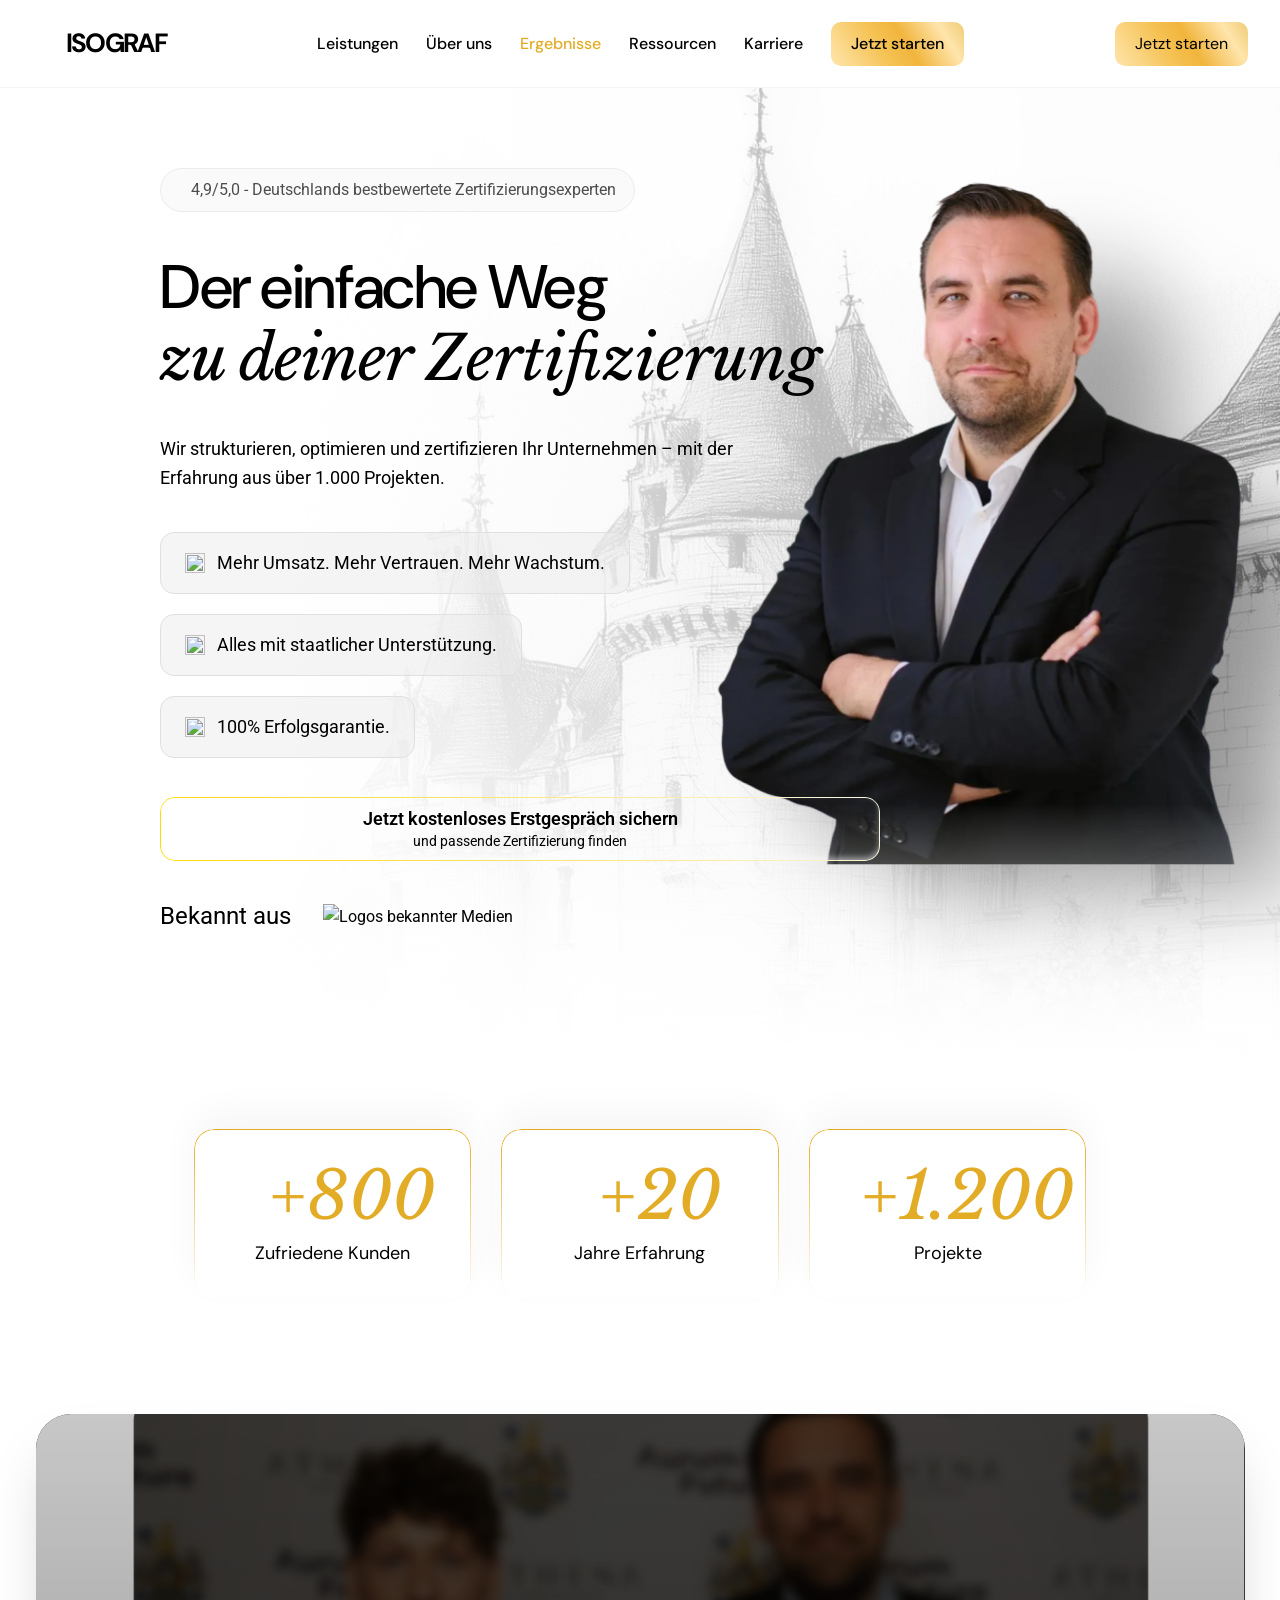
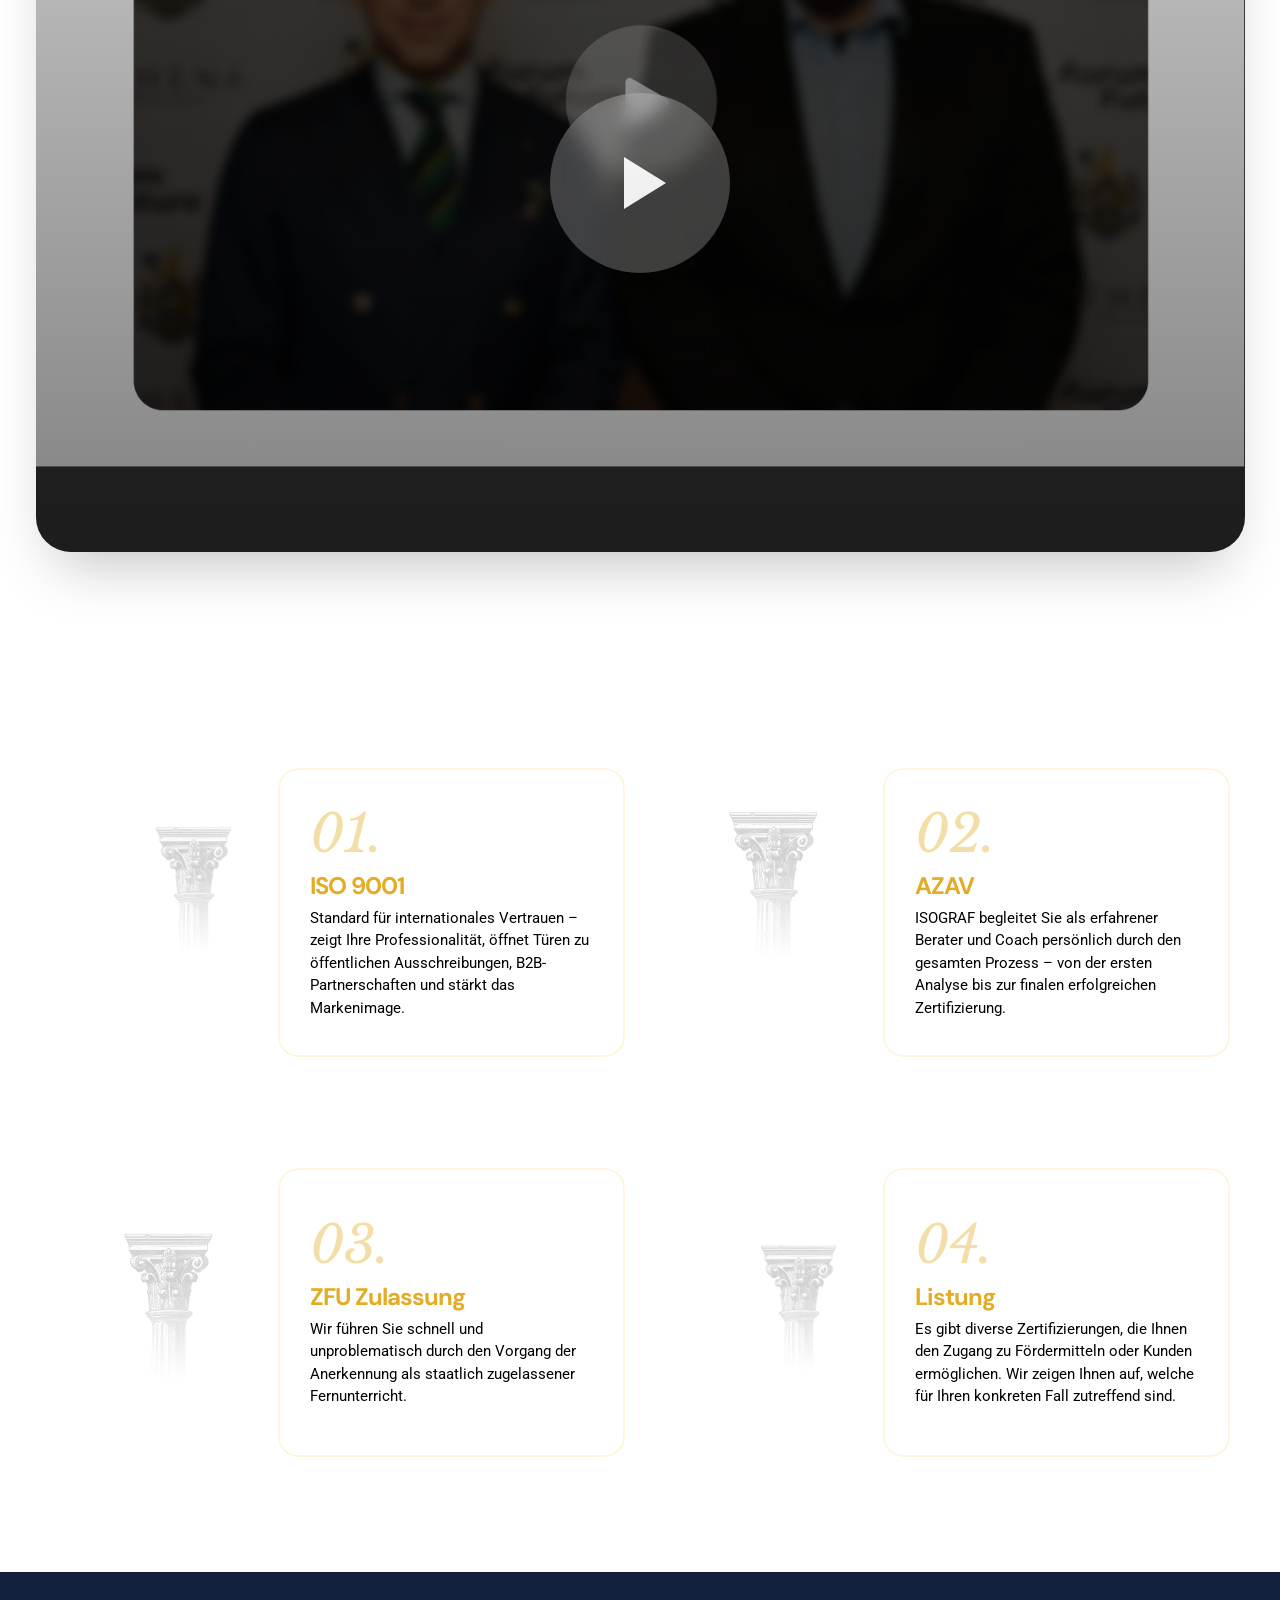
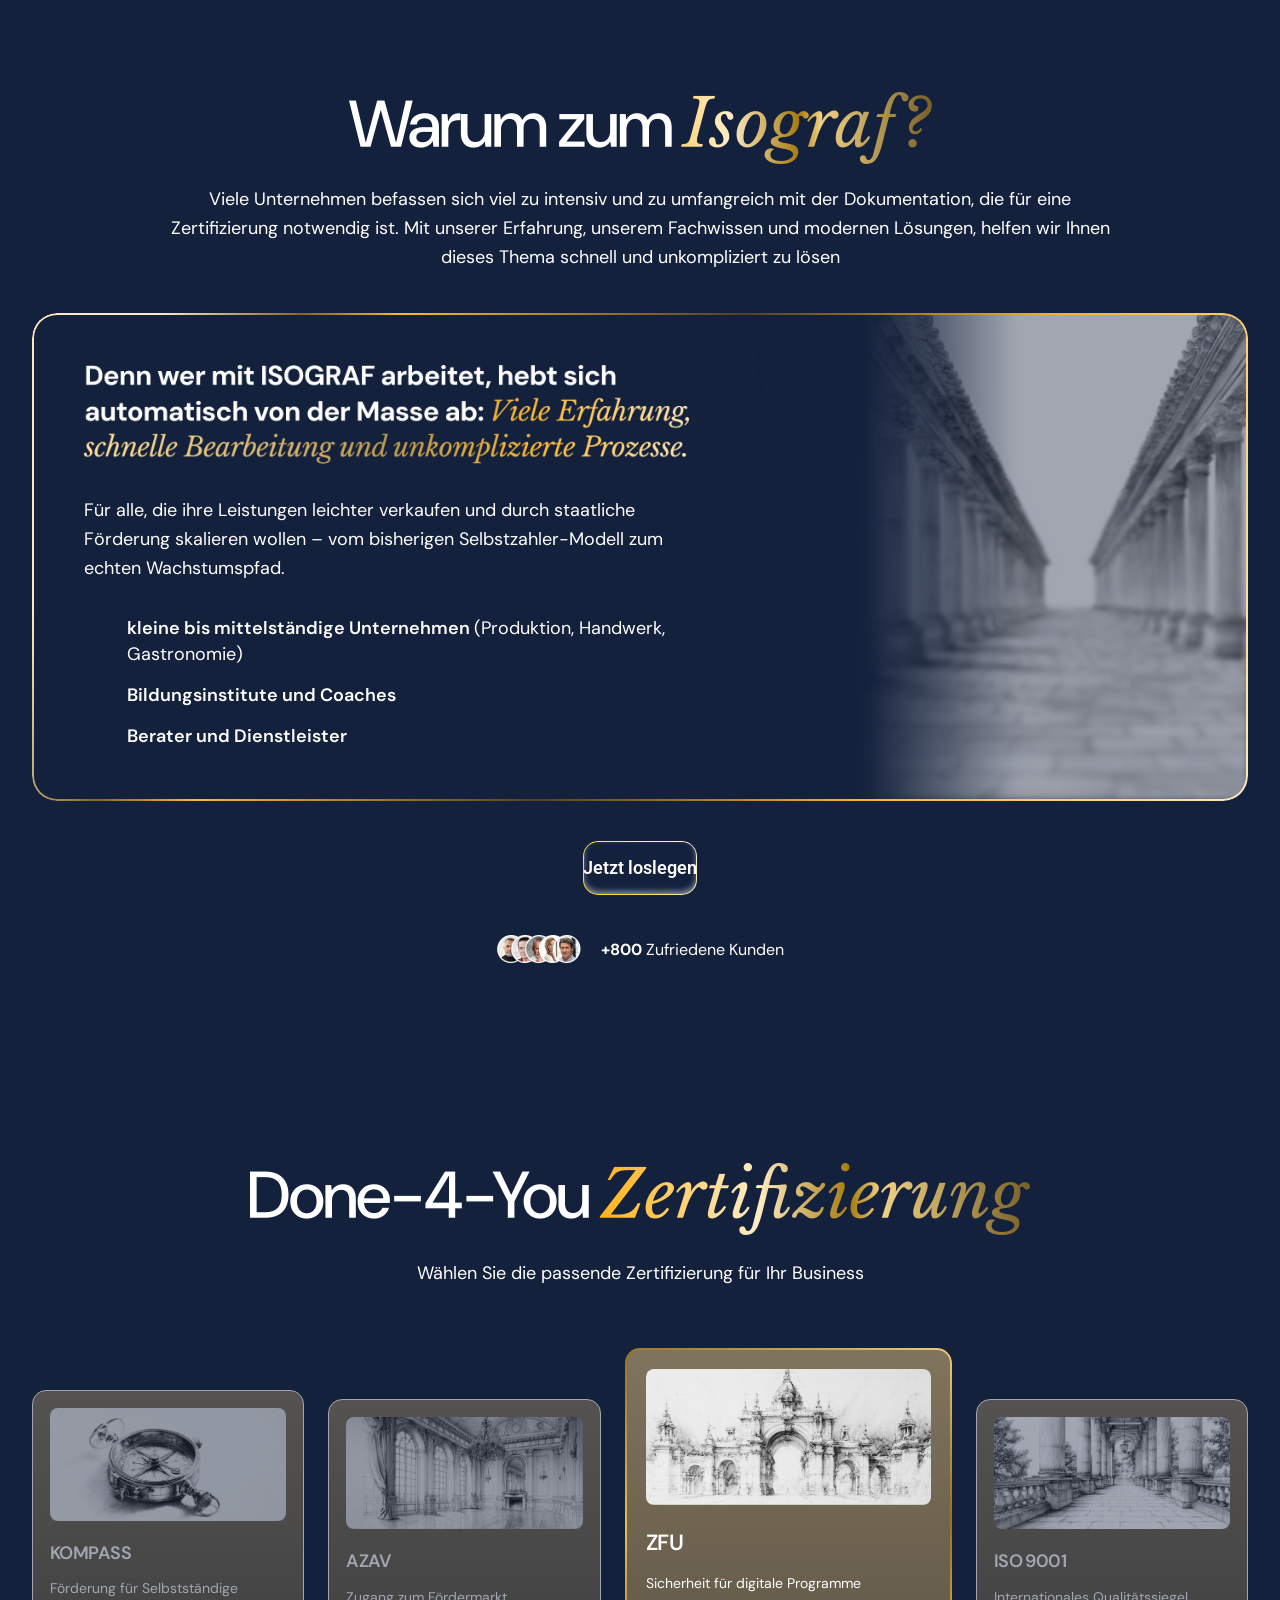
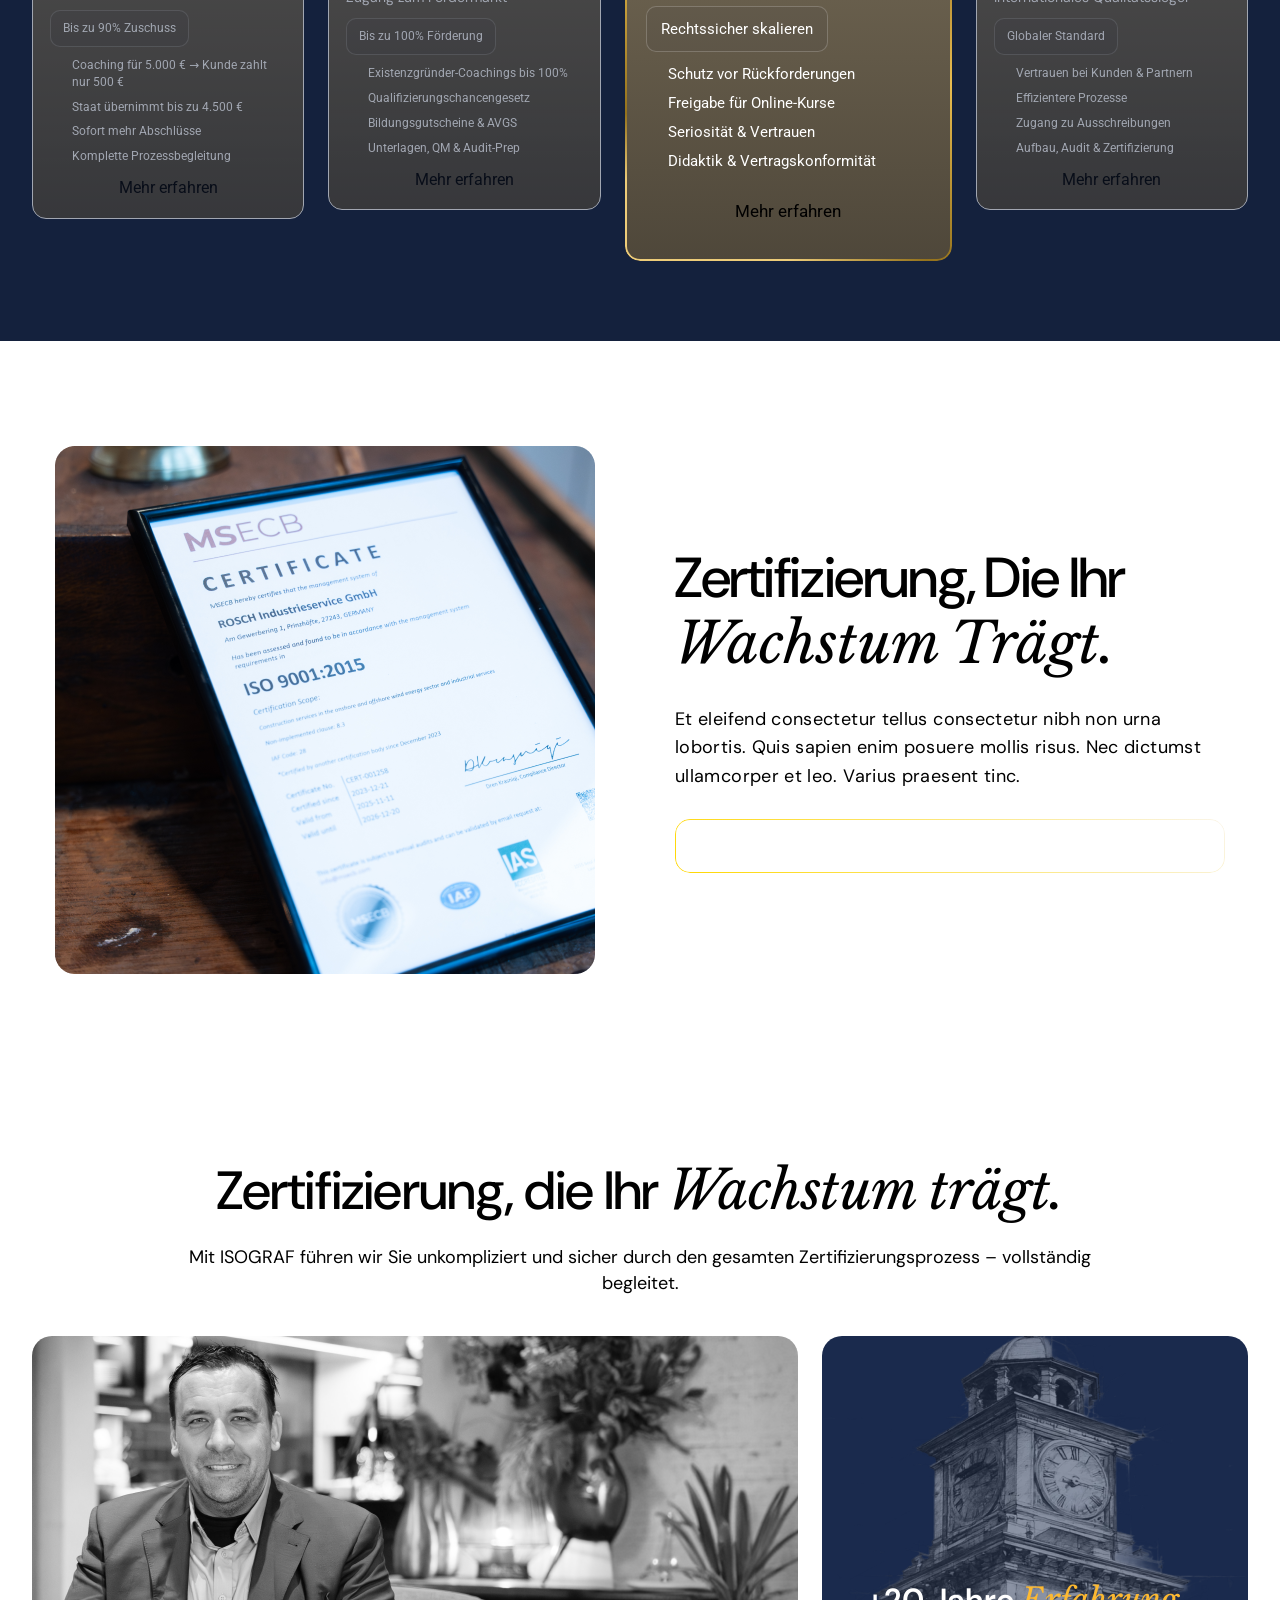
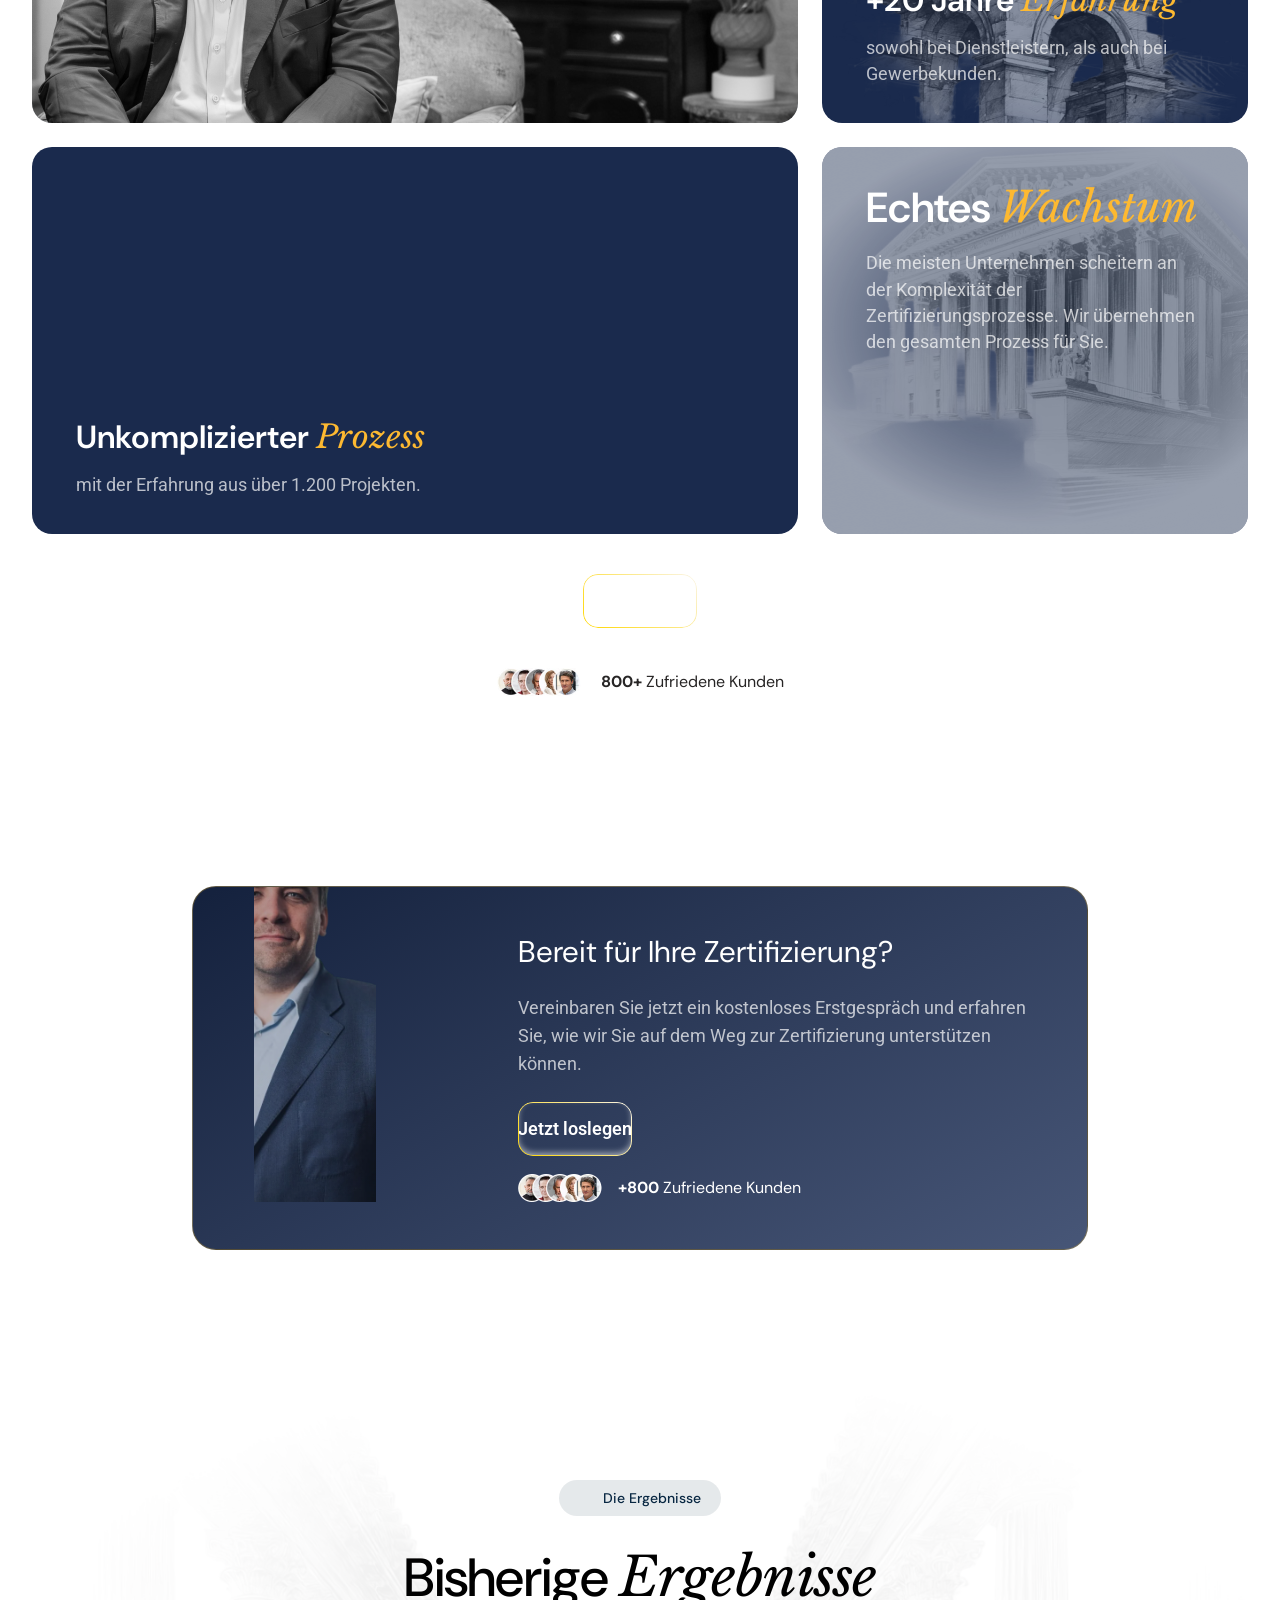
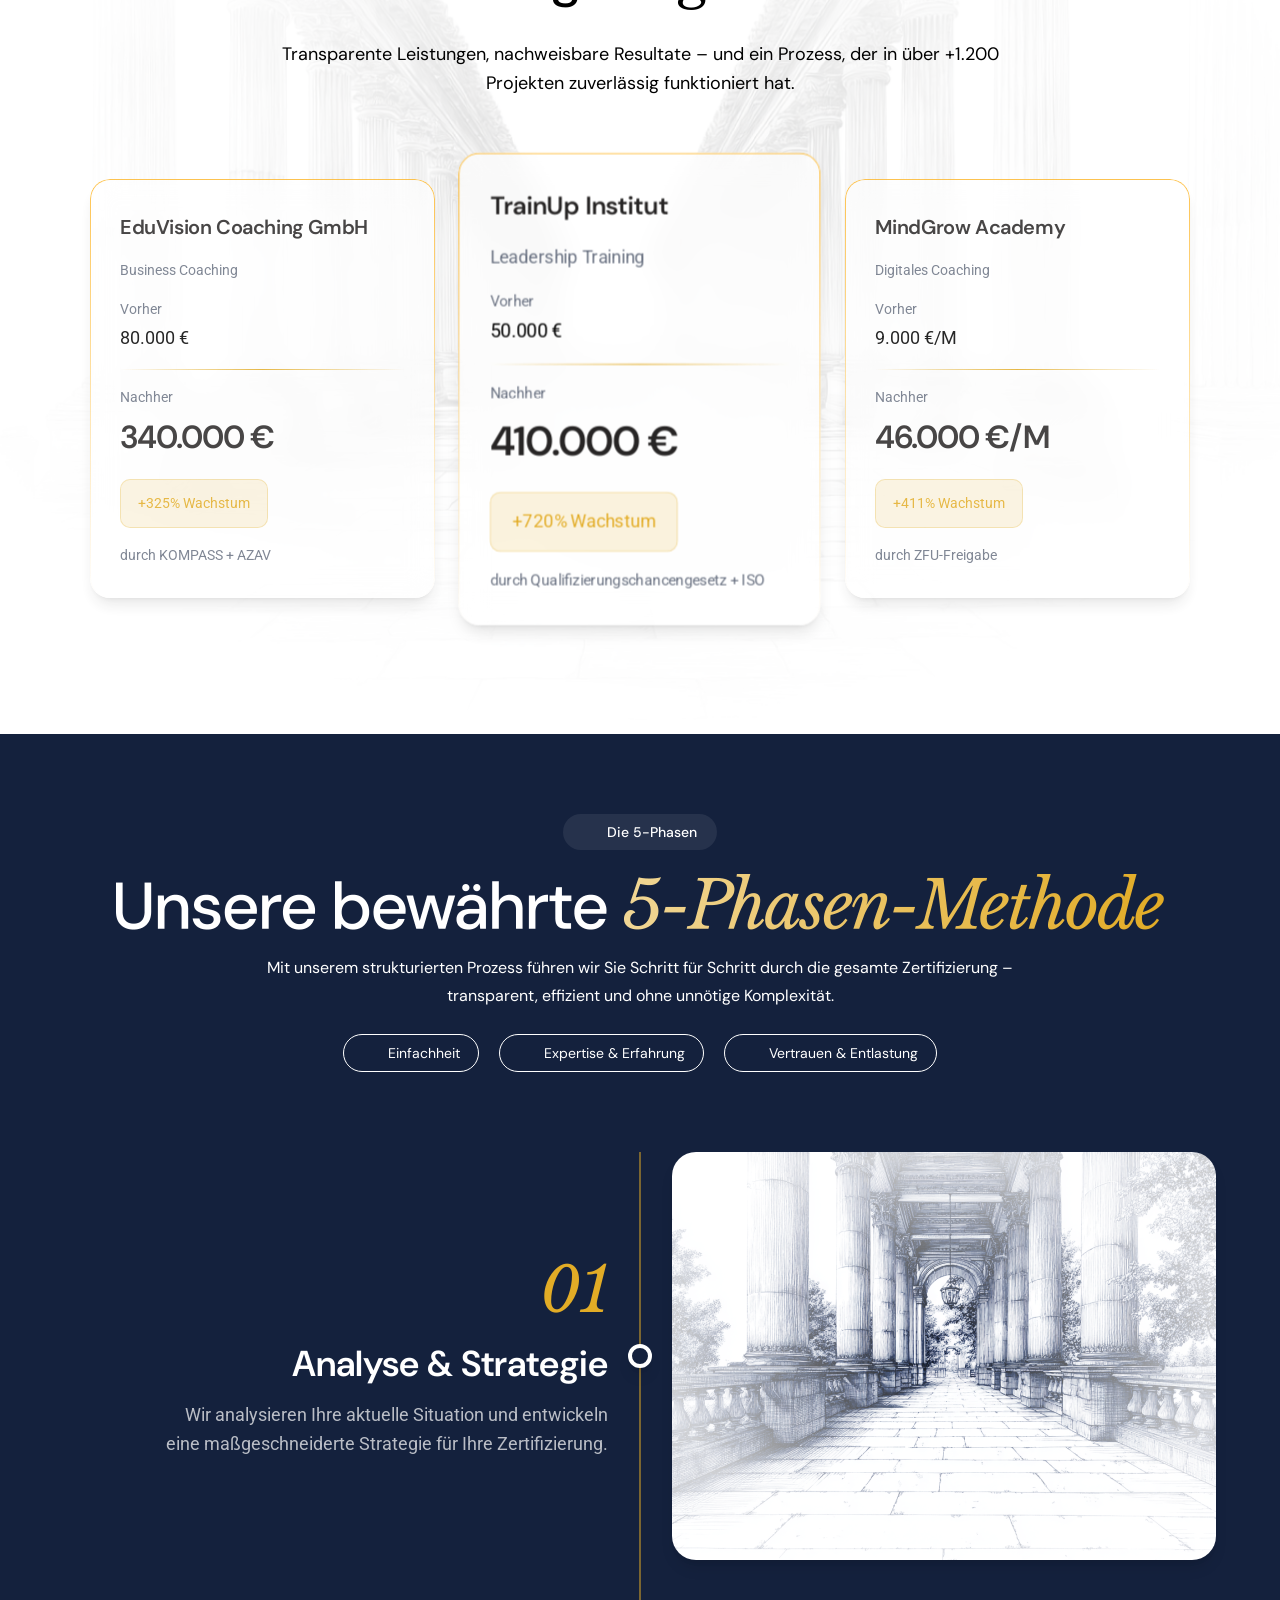
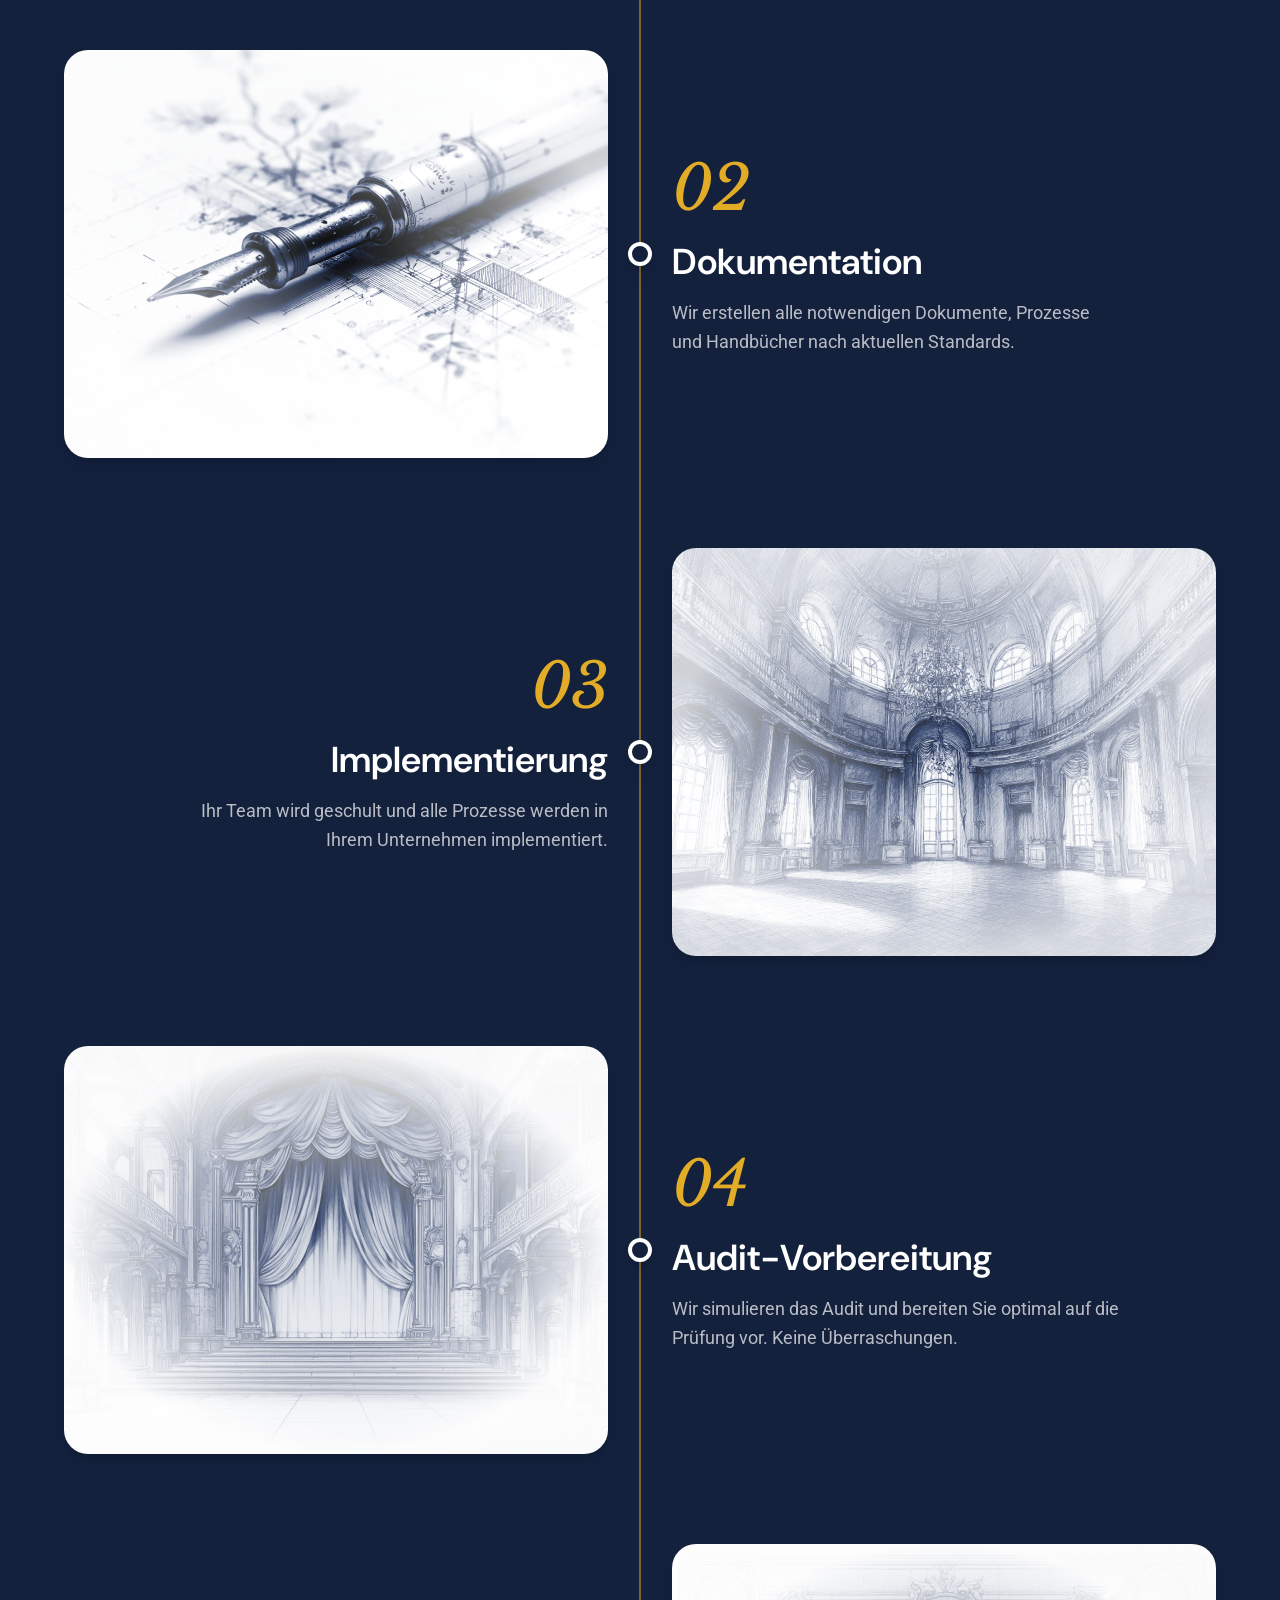
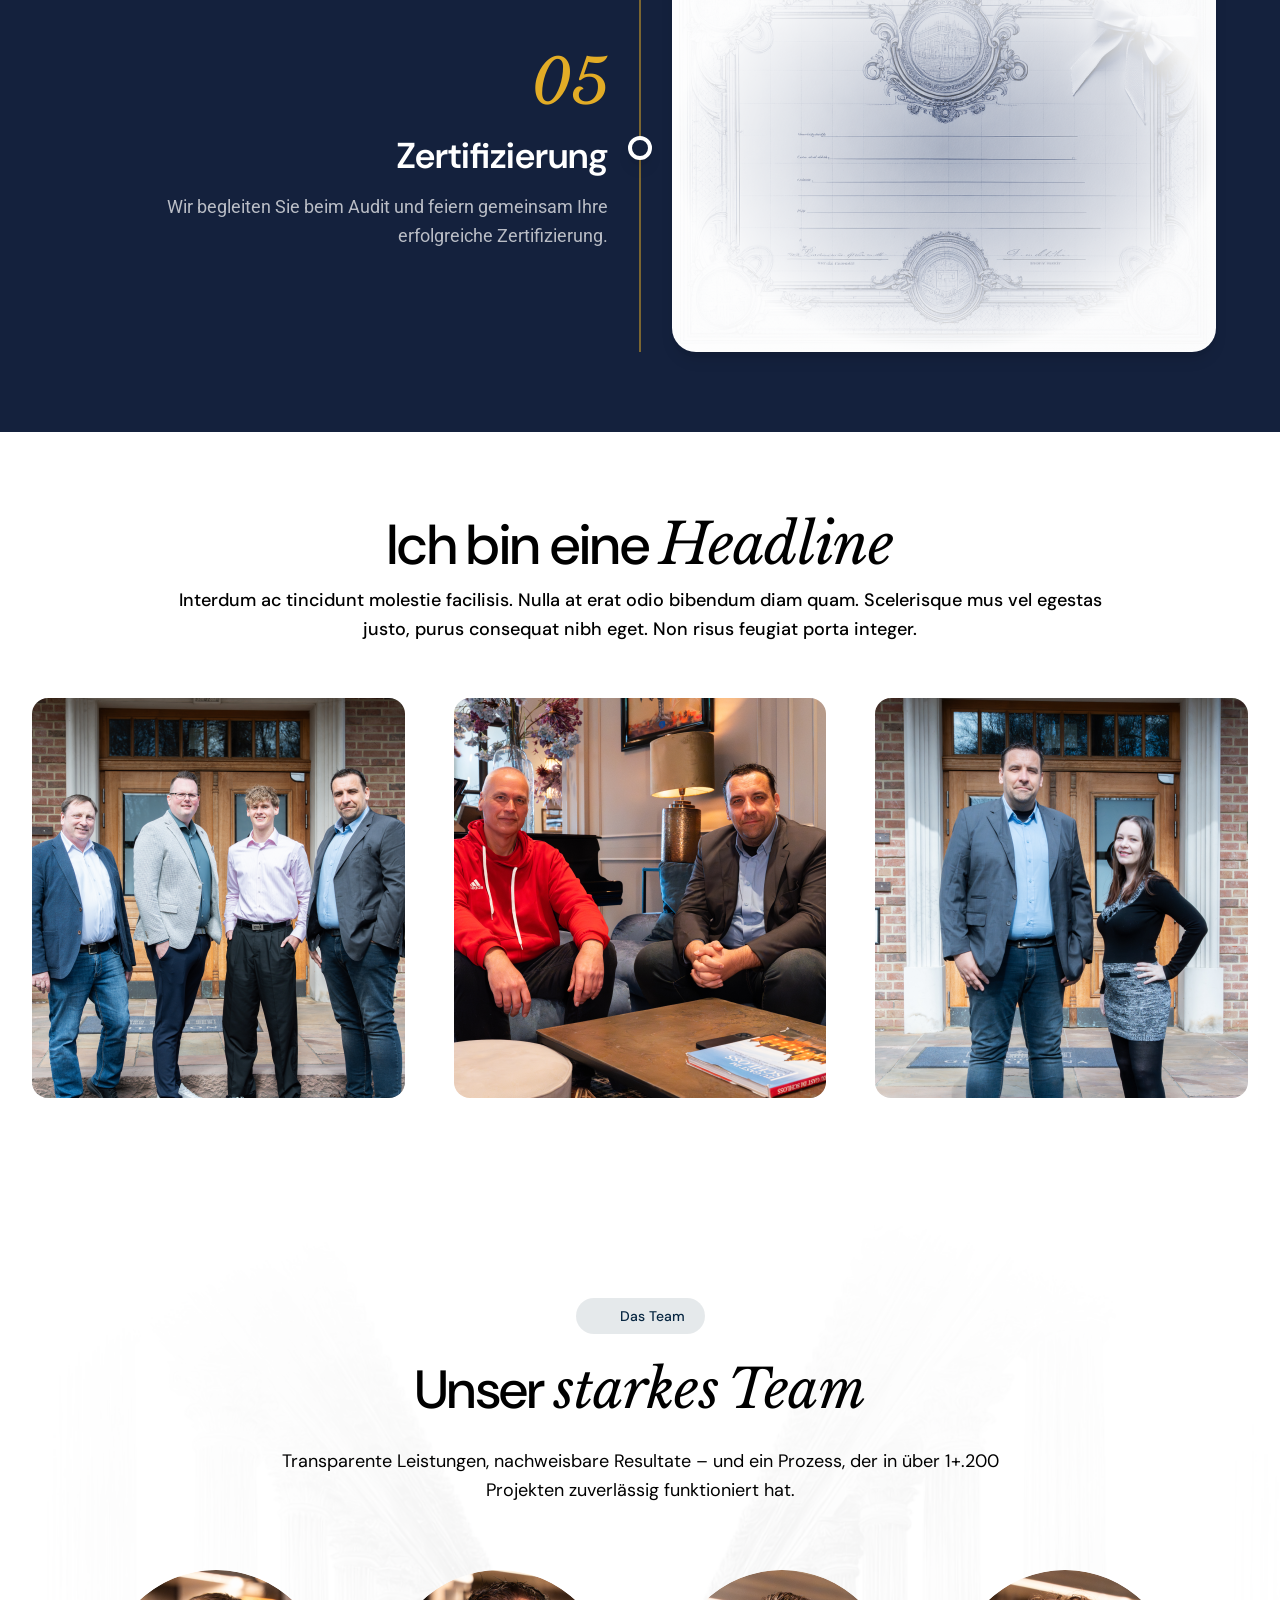
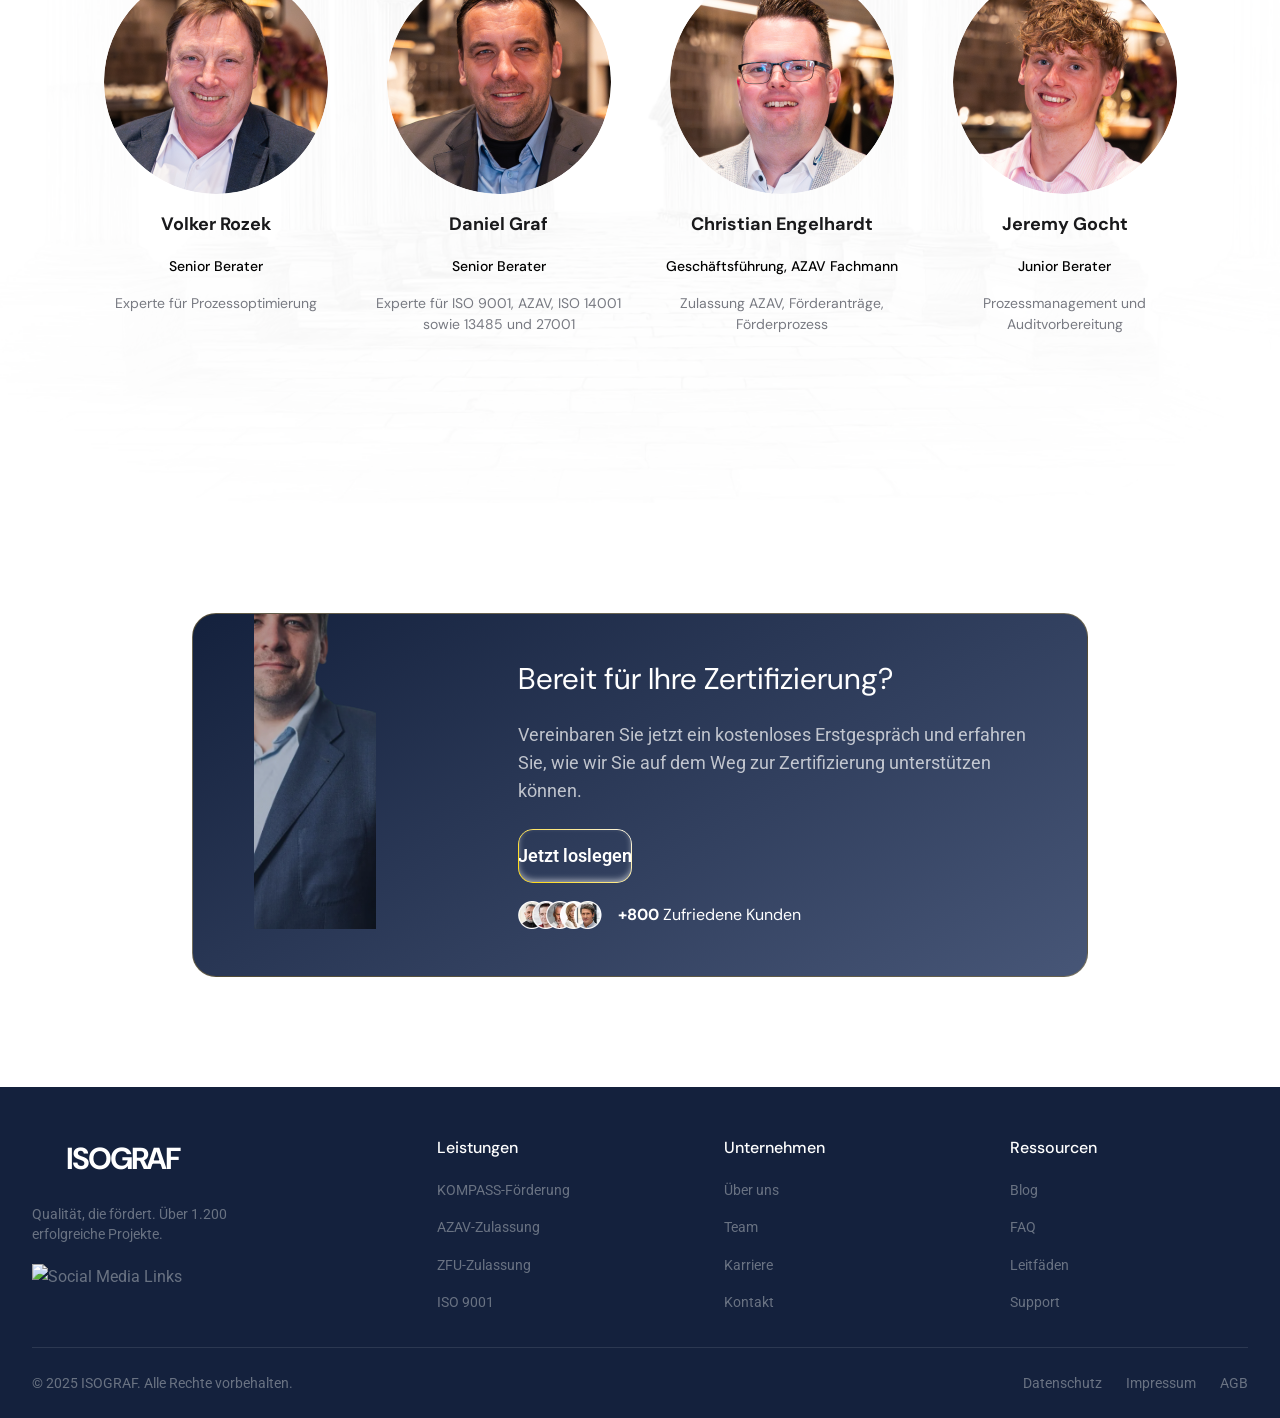
==== commit cfea5e55: "V10.1: Hero background image, buttons → clickable links, fix mismatched tags" ====
--- a/index.html
+++ b/index.html
@@ -1,717 +1,617 @@
 <!DOCTYPE html>
 <html lang="de">
 <head>
-  <meta charset="UTF-8">
-  <meta name="viewport" content="width=device-width, initial-scale=1.0">
-  <title>ISOGRAF — Unternehmensberatung für messbares Wachstum</title>
-  <link rel="preconnect" href="https://fonts.googleapis.com">
-  <link rel="preconnect" href="https://fonts.gstatic.com" crossorigin>
-  <link href="https://fonts.googleapis.com/css2?family=DM+Sans:ital,wght@0,400;0,500;0,600;0,700;0,800;1,400;1,500&family=Libre+Baskerville:ital,wght@0,400;0,700;1,400&family=Roboto:wght@400;500;600&display=swap" rel="stylesheet">
-  <link rel="stylesheet" href="styles.css">
+  <meta charset="UTF-8" />
+  <meta name="viewport" content="width=device-width, initial-scale=1" />
+  <title>ISOGRAF — Der einfache Weg zu deiner Zertifizierung</title>
+  <meta name="description" content="Wir strukturieren, optimieren und zertifizieren Ihr Unternehmen – mit der Erfahrung aus über 1.000 Projekten. ISO 9001, AZAV, ZFU und mehr." />
+  <link rel="preconnect" href="https://fonts.googleapis.com" />
+  <link rel="preconnect" href="https://fonts.gstatic.com" crossorigin />
+  <link href="https://fonts.googleapis.com/css2?family=DM+Sans:wght@400;500;600;700;800&family=Libre+Baskerville:ital@0;1&family=Roboto:wght@400;500;600&display=swap" rel="stylesheet" />
+  <link rel="stylesheet" href="styles.css" />
 </head>
 <body>
-
-  <!-- Section 1: NavBar -->
-  <header class="navbar" id="navbar">
-    <div class="navbar__inner">
-      <a href="#" class="navbar__logo">
-        <svg class="navbar__logo-icon" width="29" height="18" viewBox="0 0 29 18" fill="none" xmlns="http://www.w3.org/2000/svg">
-          <path fill-rule="evenodd" clip-rule="evenodd" d="M0.0232014 0H0V17.8742H14.2138L0.0232014 0ZM23.0888 7.21028L28.8121 14.4199V0L23.0888 7.21028ZM14.6584 0H14.6095L8.66865 7.48242L16.919 17.8742H28.8115V17.8275L14.6578 0H14.6584Z" fill="#E2AC26"/>
-        </svg>
-        <span class="navbar__logo-text">ISOGRAF</span>
+<div class="page">
+
+  <!-- ====================== HEADER ====================== -->
+  <header class="site-header">
+    <div class="site-header__inner">
+      <a href="/" class="brand" aria-label="ISOGRAF Startseite">
+        <img src="assets/anima/vector.svg" alt="" />
+        <span>ISOGRAF</span>
       </a>
-      <nav class="navbar__nav">
-        <a href="#leistungen" class="navbar__link">Leistungen</a>
-        <a href="#ueber-uns" class="navbar__link">Über uns</a>
-        <a href="#ergebnisse" class="navbar__link navbar__link--active">Ergebnisse</a>
-        <a href="#ressourcen" class="navbar__link">Ressourcen</a>
-        <a href="#karriere" class="navbar__link">Karriere</a>
-        <a href="#kontakt" class="navbar__cta">Jetzt starten</a>
+      <nav class="site-nav" id="site-nav" aria-label="Hauptnavigation">
+        <a href="#leistungen">Leistungen</a>
+        <a href="#ueber-uns">Über uns</a>
+        <a href="#ergebnisse" aria-current="page">Ergebnisse</a>
+        <a href="#ressourcen">Ressourcen</a>
+        <a href="#karriere">Karriere</a>
+        <a href="#kontakt" class="btn-primary-sm mobile-cta">Jetzt starten</a>
       </nav>
-      <div class="navbar__hamburger" aria-label="Menü öffnen">
-        <span></span><span></span><span></span>
+      <div class="site-header__cta">
+        <a href="#kontakt" class="btn-primary-sm">Jetzt starten</a>
+        <button class="menu-toggle" type="button" aria-label="Menü öffnen" aria-controls="site-nav" aria-expanded="false">
+          <span class="menu-toggle__bar"></span>
+        </button>
       </div>
     </div>
   </header>
 
-  <!-- Section 2: Hero -->
-  <section class="hero" id="hero">
-    <div class="hero__bg">
-      <img src="assets/assets/hero-bg.png" alt="" class="hero__bg-img">
-      <div class="hero__bg-gradient"></div>
-    </div>
-    <div class="hero__inner">
+  <main>
+
+    <!-- ====================== 1. HERO ====================== -->
+    <section class="hero" aria-labelledby="hero-heading">
+      <div class="hero__art-blur" aria-hidden="true"></div>
+      <div class="hero__art" aria-hidden="true"></div>
       <div class="hero__content">
-        <div class="hero__rating">
-          <div class="hero__stars">
-            <svg width="18" height="18" viewBox="0 0 19 19" fill="none"><path d="M8.8 1.75C8.83 1.68 8.89 1.63 8.95 1.59C9.01 1.55 9.09 1.53 9.16 1.53C9.24 1.53 9.31 1.55 9.38 1.59C9.44 1.63 9.49 1.68 9.53 1.75L11.29 5.33C11.41 5.56 11.58 5.76 11.79 5.92C12 6.07 12.25 6.17 12.51 6.21L16.45 6.79C16.53 6.8 16.6 6.83 16.65 6.88C16.71 6.93 16.76 6.99 16.78 7.06C16.8 7.14 16.8 7.21 16.79 7.29C16.77 7.36 16.73 7.43 16.68 7.48L13.82 10.26C13.64 10.44 13.49 10.67 13.41 10.92C13.33 11.17 13.31 11.43 13.36 11.69L14.03 15.62C14.04 15.69 14.04 15.77 14.01 15.84C13.98 15.91 13.93 15.97 13.87 16.01C13.81 16.06 13.74 16.08 13.66 16.09C13.58 16.09 13.51 16.08 13.44 16.04L9.92 14.19C9.68 14.07 9.42 14 9.16 14C8.9 14 8.64 14.07 8.41 14.19L4.88 16.04C4.82 16.08 4.74 16.09 4.67 16.09C4.59 16.08 4.52 16.06 4.46 16.01C4.4 15.97 4.35 15.91 4.32 15.84C4.29 15.77 4.28 15.69 4.3 15.62L4.97 11.69C5.01 11.43 4.99 11.17 4.91 10.92C4.83 10.67 4.69 10.44 4.5 10.26L1.65 7.48C1.59 7.43 1.56 7.36 1.54 7.29C1.52 7.21 1.52 7.14 1.55 7.06C1.57 6.99 1.61 6.93 1.67 6.88C1.73 6.83 1.8 6.8 1.87 6.79L5.82 6.21C6.08 6.17 6.32 6.07 6.54 5.92C6.75 5.76 6.92 5.56 7.04 5.33L8.8 1.75Z" fill="#FCC846" stroke="#FCC846" stroke-width="1.53"/></svg>
-            <svg width="18" height="18" viewBox="0 0 19 19" fill="none"><path d="M8.8 1.75C8.83 1.68 8.89 1.63 8.95 1.59C9.01 1.55 9.09 1.53 9.16 1.53C9.24 1.53 9.31 1.55 9.38 1.59C9.44 1.63 9.49 1.68 9.53 1.75L11.29 5.33C11.41 5.56 11.58 5.76 11.79 5.92C12 6.07 12.25 6.17 12.51 6.21L16.45 6.79C16.53 6.8 16.6 6.83 16.65 6.88C16.71 6.93 16.76 6.99 16.78 7.06C16.8 7.14 16.8 7.21 16.79 7.29C16.77 7.36 16.73 7.43 16.68 7.48L13.82 10.26C13.64 10.44 13.49 10.67 13.41 10.92C13.33 11.17 13.31 11.43 13.36 11.69L14.03 15.62C14.04 15.69 14.04 15.77 14.01 15.84C13.98 15.91 13.93 15.97 13.87 16.01C13.81 16.06 13.74 16.08 13.66 16.09C13.58 16.09 13.51 16.08 13.44 16.04L9.92 14.19C9.68 14.07 9.42 14 9.16 14C8.9 14 8.64 14.07 8.41 14.19L4.88 16.04C4.82 16.08 4.74 16.09 4.67 16.09C4.59 16.08 4.52 16.06 4.46 16.01C4.4 15.97 4.35 15.91 4.32 15.84C4.29 15.77 4.28 15.69 4.3 15.62L4.97 11.69C5.01 11.43 4.99 11.17 4.91 10.92C4.83 10.67 4.69 10.44 4.5 10.26L1.65 7.48C1.59 7.43 1.56 7.36 1.54 7.29C1.52 7.21 1.52 7.14 1.55 7.06C1.57 6.99 1.61 6.93 1.67 6.88C1.73 6.83 1.8 6.8 1.87 6.79L5.82 6.21C6.08 6.17 6.32 6.07 6.54 5.92C6.75 5.76 6.92 5.56 7.04 5.33L8.8 1.75Z" fill="#FCC846" stroke="#FCC846" stroke-width="1.53"/></svg>
-            <svg width="18" height="18" viewBox="0 0 19 19" fill="none"><path d="M8.8 1.75C8.83 1.68 8.89 1.63 8.95 1.59C9.01 1.55 9.09 1.53 9.16 1.53C9.24 1.53 9.31 1.55 9.38 1.59C9.44 1.63 9.49 1.68 9.53 1.75L11.29 5.33C11.41 5.56 11.58 5.76 11.79 5.92C12 6.07 12.25 6.17 12.51 6.21L16.45 6.79C16.53 6.8 16.6 6.83 16.65 6.88C16.71 6.93 16.76 6.99 16.78 7.06C16.8 7.14 16.8 7.21 16.79 7.29C16.77 7.36 16.73 7.43 16.68 7.48L13.82 10.26C13.64 10.44 13.49 10.67 13.41 10.92C13.33 11.17 13.31 11.43 13.36 11.69L14.03 15.62C14.04 15.69 14.04 15.77 14.01 15.84C13.98 15.91 13.93 15.97 13.87 16.01C13.81 16.06 13.74 16.08 13.66 16.09C13.58 16.09 13.51 16.08 13.44 16.04L9.92 14.19C9.68 14.07 9.42 14 9.16 14C8.9 14 8.64 14.07 8.41 14.19L4.88 16.04C4.82 16.08 4.74 16.09 4.67 16.09C4.59 16.08 4.52 16.06 4.46 16.01C4.4 15.97 4.35 15.91 4.32 15.84C4.29 15.77 4.28 15.69 4.3 15.62L4.97 11.69C5.01 11.43 4.99 11.17 4.91 10.92C4.83 10.67 4.69 10.44 4.5 10.26L1.65 7.48C1.59 7.43 1.56 7.36 1.54 7.29C1.52 7.21 1.52 7.14 1.55 7.06C1.57 6.99 1.61 6.93 1.67 6.88C1.73 6.83 1.8 6.8 1.87 6.79L5.82 6.21C6.08 6.17 6.32 6.07 6.54 5.92C6.75 5.76 6.92 5.56 7.04 5.33L8.8 1.75Z" fill="#FCC846" stroke="#FCC846" stroke-width="1.53"/></svg>
-            <svg width="18" height="18" viewBox="0 0 19 19" fill="none"><path d="M8.8 1.75C8.83 1.68 8.89 1.63 8.95 1.59C9.01 1.55 9.09 1.53 9.16 1.53C9.24 1.53 9.31 1.55 9.38 1.59C9.44 1.63 9.49 1.68 9.53 1.75L11.29 5.33C11.41 5.56 11.58 5.76 11.79 5.92C12 6.07 12.25 6.17 12.51 6.21L16.45 6.79C16.53 6.8 16.6 6.83 16.65 6.88C16.71 6.93 16.76 6.99 16.78 7.06C16.8 7.14 16.8 7.21 16.79 7.29C16.77 7.36 16.73 7.43 16.68 7.48L13.82 10.26C13.64 10.44 13.49 10.67 13.41 10.92C13.33 11.17 13.31 11.43 13.36 11.69L14.03 15.62C14.04 15.69 14.04 15.77 14.01 15.84C13.98 15.91 13.93 15.97 13.87 16.01C13.81 16.06 13.74 16.08 13.66 16.09C13.58 16.09 13.51 16.08 13.44 16.04L9.92 14.19C9.68 14.07 9.42 14 9.16 14C8.9 14 8.64 14.07 8.41 14.19L4.88 16.04C4.82 16.08 4.74 16.09 4.67 16.09C4.59 16.08 4.52 16.06 4.46 16.01C4.4 15.97 4.35 15.91 4.32 15.84C4.29 15.77 4.28 15.69 4.3 15.62L4.97 11.69C5.01 11.43 4.99 11.17 4.91 10.92C4.83 10.67 4.69 10.44 4.5 10.26L1.65 7.48C1.59 7.43 1.56 7.36 1.54 7.29C1.52 7.21 1.52 7.14 1.55 7.06C1.57 6.99 1.61 6.93 1.67 6.88C1.73 6.83 1.8 6.8 1.87 6.79L5.82 6.21C6.08 6.17 6.32 6.07 6.54 5.92C6.75 5.76 6.92 5.56 7.04 5.33L8.8 1.75Z" fill="#FCC846" stroke="#FCC846" stroke-width="1.53"/></svg>
-            <svg width="18" height="18" viewBox="0 0 19 19" fill="none"><path d="M8.8 1.75C8.83 1.68 8.89 1.63 8.95 1.59C9.01 1.55 9.09 1.53 9.16 1.53C9.24 1.53 9.31 1.55 9.38 1.59C9.44 1.63 9.49 1.68 9.53 1.75L11.29 5.33C11.41 5.56 11.58 5.76 11.79 5.92C12 6.07 12.25 6.17 12.51 6.21L16.45 6.79C16.53 6.8 16.6 6.83 16.65 6.88C16.71 6.93 16.76 6.99 16.78 7.06C16.8 7.14 16.8 7.21 16.79 7.29C16.77 7.36 16.73 7.43 16.68 7.48L13.82 10.26C13.64 10.44 13.49 10.67 13.41 10.92C13.33 11.17 13.31 11.43 13.36 11.69L14.03 15.62C14.04 15.69 14.04 15.77 14.01 15.84C13.98 15.91 13.93 15.97 13.87 16.01C13.81 16.06 13.74 16.08 13.66 16.09C13.58 16.09 13.51 16.08 13.44 16.04L9.92 14.19C9.68 14.07 9.42 14 9.16 14C8.9 14 8.64 14.07 8.41 14.19L4.88 16.04C4.82 16.08 4.74 16.09 4.67 16.09C4.59 16.08 4.52 16.06 4.46 16.01C4.4 15.97 4.35 15.91 4.32 15.84C4.29 15.77 4.28 15.69 4.3 15.62L4.97 11.69C5.01 11.43 4.99 11.17 4.91 10.92C4.83 10.67 4.69 10.44 4.5 10.26L1.65 7.48C1.59 7.43 1.56 7.36 1.54 7.29C1.52 7.21 1.52 7.14 1.55 7.06C1.57 6.99 1.61 6.93 1.67 6.88C1.73 6.83 1.8 6.8 1.87 6.79L5.82 6.21C6.08 6.17 6.32 6.07 6.54 5.92C6.75 5.76 6.92 5.56 7.04 5.33L8.8 1.75Z" fill="url(#starGrad)"/><defs><linearGradient id="starGrad" x1="1.5" y1="8.8" x2="16.8" y2="8.8" gradientUnits="userSpaceOnUse"><stop stop-color="#FCC846"/><stop offset="0.7" stop-color="#FCC846"/><stop offset="0.74" stop-color="#FDECC0"/></linearGradient></defs></svg>
+        <div class="hero__rating" role="img" aria-label="4,9 von 5,0 – Deutschlands bestbewertete Zertifizierungsexperten">
+          <img src="assets/anima/isografhero.svg" alt="" />
+          <p>4,9/5,0 - Deutschlands bestbewertete Zertifizierungsexperten</p>
+        </div>
+        <header>
+          <h1 id="hero-heading" class="hero__title">
+            Der einfache Weg<br />
+            <em>zu deiner </em><em class="no-letter-spacing">Zertifizierung</em>
+          </h1>
+        </header>
+        <p class="hero__lead">
+          Wir strukturieren, optimieren und zertifizieren Ihr Unternehmen – mit der Erfahrung aus über 1.000 Projekten.
+        </p>
+        <ul class="hero__benefits">
+          <li class="hero__benefit">
+            <img src="assets/anima/container-2.svg" alt="" aria-hidden="true" />
+            <p>Mehr Umsatz. Mehr Vertrauen. Mehr Wachstum.</p>
+          </li>
+          <li class="hero__benefit">
+            <img src="assets/anima/container-2.svg" alt="" aria-hidden="true" />
+            <p>Alles mit staatlicher Unterstützung.</p>
+          </li>
+          <li class="hero__benefit">
+            <img src="assets/anima/container-2.svg" alt="" aria-hidden="true" />
+            <p>100% Erfolgsgarantie.</p>
+          </li>
+        </ul>
+        <div class="hero__cta-row">
+          <a href="#kontakt" class="btn-cta" aria-label="Jetzt kostenloses Erstgespräch sichern und passende Zertifizierung finden">
+            <span class="btn-cta__main">Jetzt kostenloses Erstgespräch sichern</span>
+            <span class="btn-cta__sub">und passende Zertifizierung finden</span>
+          </a>
+        </div>
+        <div class="hero__media">
+          <p class="hero__media-label">Bekannt aus</p>
+          <img src="assets/anima/frame-1597884221.svg" alt="Logos bekannter Medien" />
+        </div>
+      </div>
+    </section>
+
+    <!-- ====================== 2. STATS BAR ====================== -->
+    <section class="stats-bar" aria-label="Unternehmenskennzahlen">
+      <dl class="stats-bar__inner">
+        <div class="stat-card">
+          <dd class="stat-card__value">+800</dd>
+          <dt class="stat-card__label">Zufriedene Kunden</dt>
+        </div>
+        <div class="stat-card">
+          <dd class="stat-card__value">+20</dd>
+          <dt class="stat-card__label">Jahre Erfahrung</dt>
+        </div>
+        <div class="stat-card">
+          <dd class="stat-card__value">+1.200</dd>
+          <dt class="stat-card__label">Projekte</dt>
+        </div>
+      </dl>
+    </section>
+
+    <!-- ====================== 3. VIDEO INTRO (rebuilt from 4-coloumns.png flat image) ====================== -->
+    <section class="video-intro" aria-label="Imagevideo">
+      <div class="video-intro__frame" role="button" tabindex="0" aria-label="Imagevideo abspielen">
+        <img class="video-intro__poster" src="assets/anima/4-coloumns.png" alt="ISOGRAF Imagevideo Vorschau" loading="lazy" />
+        <span class="video-intro__play" aria-hidden="true"></span>
+      </div>
+    </section>
+
+    <!-- ====================== 4. COURSE MODULES (4 cards) ====================== -->
+    <section class="modules" aria-label="Kursmodule" id="leistungen">
+      <div class="modules__grid">
+        <article class="module-card">
+          <img class="module-card__img"
+            src="assets/anima/detaillierte-klassische-architektonische-saulenillustration-1.png"
+            alt="Detaillierte klassische architektonische Säulenillustration"
+            loading="lazy" />
+          <div class="module-card__overlay">
+            <span class="module-card__num">01.</span>
+            <h3 class="module-card__title">ISO 9001</h3>
+            <p class="module-card__desc">Standard für internationales Vertrauen – zeigt Ihre Professionalität, öffnet Türen zu öffentlichen Ausschreibungen, B2B-Partnerschaften und stärkt das Markenimage.</p>
           </div>
-          <span class="hero__rating-text">4,9/5,0 - Deutschlands bestbewertete Zertifizierungsexperten</span>
-        </div>
-        <h1 class="hero__heading">Der einfache Weg<br><em>zu deiner Zertifizierung</em></h1>
-        <p class="hero__subheading">Wir strukturieren, optimieren und zertifizieren Ihr Unternehmen – mit der Erfahrung aus über 1.000 Projekten.</p>
-        <div class="hero__bullets">
-          <div class="hero__bullet">
-            <span class="hero__bullet-icon"><svg width="12" height="12" viewBox="0 0 12 12" fill="none"><path d="M10 3L4.5 8.5L2 6" stroke="black" stroke-width="1.5" stroke-linecap="round" stroke-linejoin="round"/></svg></span>
-            <span class="hero__bullet-text">Mehr Umsatz. Mehr Vertrauen. Mehr Wachstum.</span>
+        </article>
+        <article class="module-card">
+          <img class="module-card__img"
+            src="assets/anima/detaillierte-klassische-architektonische-saulenillustration-1-1.png"
+            alt="Detaillierte klassische architektonische Säulenillustration"
+            loading="lazy" />
+          <div class="module-card__overlay">
+            <span class="module-card__num">02.</span>
+            <h3 class="module-card__title">AZAV</h3>
+            <p class="module-card__desc">ISOGRAF begleitet Sie als erfahrener Berater und Coach persönlich durch den gesamten Prozess – von der ersten Analyse bis zur finalen erfolgreichen Zertifizierung.</p>
           </div>
-          <div class="hero__bullet">
-            <span class="hero__bullet-icon"><svg width="12" height="12" viewBox="0 0 12 12" fill="none"><path d="M10 3L4.5 8.5L2 6" stroke="black" stroke-width="1.5" stroke-linecap="round" stroke-linejoin="round"/></svg></span>
-            <span class="hero__bullet-text">Alles mit staatlicher Unterstützung.</span>
+        </article>
+        <article class="module-card">
+          <img class="module-card__img"
+            src="assets/anima/detaillierte-klassische-architektonische-saulenillustration-1-3.png"
+            alt="Detaillierte klassische architektonische Säulenillustration"
+            loading="lazy" />
+          <div class="module-card__overlay">
+            <span class="module-card__num">03.</span>
+            <h3 class="module-card__title">ZFU Zulassung</h3>
+            <p class="module-card__desc">Wir führen Sie schnell und unproblematisch durch den Vorgang der Anerkennung als staatlich zugelassener Fernunterricht.</p>
           </div>
-          <div class="hero__bullet">
-            <span class="hero__bullet-icon"><svg width="12" height="12" viewBox="0 0 12 12" fill="none"><path d="M10 3L4.5 8.5L2 6" stroke="black" stroke-width="1.5" stroke-linecap="round" stroke-linejoin="round"/></svg></span>
-            <span class="hero__bullet-text">100% Erfolgsgarantie.</span>
+        </article>
+        <article class="module-card">
+          <img class="module-card__img"
+            src="assets/anima/detaillierte-klassische-architektonische-saulenillustration-1-2.png"
+            alt="Detaillierte klassische architektonische Säulenillustration"
+            loading="lazy" />
+          <div class="module-card__overlay">
+            <span class="module-card__num">04.</span>
+            <h3 class="module-card__title">Listung</h3>
+            <p class="module-card__desc">Es gibt diverse Zertifizierungen, die Ihnen den Zugang zu Fördermitteln oder Kunden ermöglichen. Wir zeigen Ihnen auf, welche für Ihren konkreten Fall zutreffend sind.</p>
           </div>
-        </div>
-        <a href="#kontakt" class="hero__cta">
-          <span class="hero__cta-main">Jetzt kostenloses Erstgespräch sichern</span>
-          <span class="hero__cta-sub">und passende Zertifizierung finden</span>
+        </article>
+      </div>
+    </section>
+
+    <!-- ====================== 4. COURSE INTRODUCTION ====================== -->
+    <section class="intro" id="ueber-uns" aria-labelledby="intro-heading">
+      <div class="intro__inner">
+        <header class="intro__header">
+          <img class="intro__title-img" src="assets/anima/warum-zum-isograf-@2x.png" alt="Warum zum ISOGRAF?" />
+          <h2 id="intro-heading" class="sr-only">Warum zum ISOGRAF?</h2>
+          <p class="intro__lead">
+            Viele Unternehmen befassen sich viel zu intensiv und zu umfangreich mit der Dokumentation, die für eine Zertifizierung notwendig ist. Mit unserer Erfahrung, unserem Fachwissen und modernen Lösungen, helfen wir Ihnen dieses Thema schnell und unkompliziert zu lösen
+          </p>
+        </header>
+        <div class="intro__card">
+          <div class="intro__copy">
+            <img class="intro__copy-title-img" src="assets/anima/denn-wer-mit-isograf-arbeitet--hebt-sich-automatisch-von-der-mas@2x.png" alt="Denn wer mit ISOGRAF arbeitet, hebt sich automatisch von der Masse ab" />
+            <p class="intro__copy-text">
+              Für alle, die ihre Leistungen leichter verkaufen und durch staatliche Förderung skalieren wollen – vom bisherigen Selbstzahler-Modell zum echten Wachstumspfad.
+            </p>
+            <ul class="intro__list">
+              <li class="intro__list-item">
+                <img src="assets/anima/689def2521f43fcf044968b4-glass-svg.svg" alt="" aria-hidden="true" />
+                <p>kleine bis mittelständige Unternehmen <span class="t-light">(Produktion, Handwerk, Gastronomie)</span></p>
+              </li>
+              <li class="intro__list-item">
+                <img src="assets/anima/689def2521f43fcf044968b4-glass-svg-1.svg" alt="" aria-hidden="true" />
+                <div>Bildungsinstitute und Coaches</div>
+              </li>
+              <li class="intro__list-item">
+                <img src="assets/anima/689def2521f43fcf044968b4-glass-svg-2.svg" alt="" aria-hidden="true" />
+                <div>Berater und Dienstleister</div>
+              </li>
+            </ul>
+          </div>
+          <div class="intro__media" role="img" aria-label="Geschäftsmann vor dekorativem Hintergrund"></div>
+        </div>
+        <a href="#kontakt" class="btn-cta btn-cta--single btn-cta--white" aria-label="Jetzt loslegen">
+          <span class="btn-cta__main">Jetzt loslegen</span>
         </a>
-        <div class="hero__bekannt">
-          <span class="hero__bekannt-label">Bekannt aus</span>
-          <div class="hero__bekannt-logos">
-            <img src="assets/assets/logo-zdf.png" alt="ZDF" class="hero__bekannt-logo hero__bekannt-logo--zdf">
-            <img src="assets/assets/logo-ard.png" alt="ARD" class="hero__bekannt-logo hero__bekannt-logo--ard">
-            <img src="assets/assets/logo-spiegel.svg" alt="Der Spiegel" class="hero__bekannt-logo hero__bekannt-logo--spiegel">
+        <div class="intro__customer-row">
+          <img src="assets/anima/clients-of-steuern-nein-danke-3@2x.png" alt="Logos zufriedener Kunden" />
+          <p><span class="b">+800</span> Zufriedene Kunden</p>
+        </div>
+      </div>
+    </section>
+
+    <!-- ====================== 5. EXAM / CERT CARDS ====================== -->
+    <section class="exam" aria-labelledby="exam-heading">
+      <header class="exam__header">
+        <img class="exam__title-img" src="assets/anima/done-4-you-zertifizierung@2x.png" alt="Done-4-You Zertifizierung" />
+        <h2 id="exam-heading" class="sr-only">Zertifizierungen für Ihr Business</h2>
+        <p class="exam__lead">Wählen Sie die passende Zertifizierung für Ihr Business</p>
+      </header>
+      <div class="exam__cards">
+        <article class="cert-card cert-card--side" aria-label="KOMPASS Förderung für Selbstständige">
+          <img class="cert-card__img" src="assets/anima/imagewithfallback@2x.png" alt="" />
+          <h3 class="cert-card__title">KOMPASS</h3>
+          <p class="cert-card__sub">Förderung für Selbstständige</p>
+          <div class="cert-card__badge">Bis zu 90% Zuschuss</div>
+          <ul class="cert-card__features">
+            <li>Coaching für 5.000 € → Kunde zahlt nur 500 €</li>
+            <li>Staat übernimmt bis zu 4.500 €</li>
+            <li>Sofort mehr Abschlüsse</li>
+            <li>Komplette Prozessbegleitung</li>
+          </ul>
+          <a href="#kontakt" class="cert-card__btn" aria-label="Mehr erfahren über KOMPASS">Mehr erfahren</a>
+        </article>
+        <article class="cert-card cert-card--side" aria-label="AZAV Zugang zum Fördermarkt">
+          <img class="cert-card__img" src="assets/anima/imagewithfallback-1@2x.png" alt="" />
+          <h3 class="cert-card__title">AZAV</h3>
+          <p class="cert-card__sub">Zugang zum Fördermarkt</p>
+          <div class="cert-card__badge">Bis zu 100% Förderung</div>
+          <ul class="cert-card__features">
+            <li>Existenzgründer-Coachings bis 100%</li>
+            <li>Qualifizierungschancengesetz</li>
+            <li>Bildungsgutscheine &amp; AVGS</li>
+            <li>Unterlagen, QM &amp; Audit-Prep</li>
+          </ul>
+          <a href="#kontakt" class="cert-card__btn" aria-label="Mehr erfahren über AZAV">Mehr erfahren</a>
+        </article>
+        <article class="cert-card cert-card--center" aria-label="ZFU Sicherheit für digitale Programme">
+          <img class="cert-card__img" src="assets/anima/imagewithfallback-2@2x.png" alt="" />
+          <h3 class="cert-card__title">ZFU</h3>
+          <p class="cert-card__sub">Sicherheit für digitale Programme</p>
+          <div class="cert-card__badge">Rechtssicher skalieren</div>
+          <ul class="cert-card__features">
+            <li>Schutz vor Rückforderungen</li>
+            <li>Freigabe für Online-Kurse</li>
+            <li>Seriosität &amp; Vertrauen</li>
+            <li>Didaktik &amp; Vertragskonformität</li>
+          </ul>
+          <a href="#kontakt" class="cert-card__btn" aria-label="Mehr erfahren über ZFU">Mehr erfahren</a>
+        </article>
+        <article class="cert-card cert-card--side" aria-label="ISO 9001 Internationales Qualitätssiegel">
+          <img class="cert-card__img" src="assets/anima/imagewithfallback-3@2x.png" alt="" />
+          <h3 class="cert-card__title">ISO 9001</h3>
+          <p class="cert-card__sub">Internationales Qualitätssiegel</p>
+          <div class="cert-card__badge">Globaler Standard</div>
+          <ul class="cert-card__features">
+            <li>Vertrauen bei Kunden &amp; Partnern</li>
+            <li>Effizientere Prozesse</li>
+            <li>Zugang zu Ausschreibungen</li>
+            <li>Aufbau, Audit &amp; Zertifizierung</li>
+          </ul>
+          <a href="#kontakt" class="cert-card__btn" aria-label="Mehr erfahren über ISO 9001">Mehr erfahren</a>
+        </article>
+      </div>
+    </section>
+
+    <!-- ====================== 6. CERTIFICATION FACTORS ====================== -->
+    <section class="factors" aria-labelledby="factors-heading">
+      <div class="factors__inner">
+        <img class="factors__img" src="assets/anima/rectangle-8.png" alt="Person at a desk representing certification and business growth" loading="lazy" />
+        <div class="factors__copy">
+          <h2 id="factors-heading" class="factors__title">
+            Zertifizierung, Die Ihr <em>Wachstum Trägt.</em>
+          </h2>
+          <p class="factors__text">
+            Et eleifend consectetur tellus consectetur nibh non urna lobortis. Quis sapien enim posuere mollis risus. Nec dictumst ullamcorper et leo. Varius praesent tinc.
+          </p>
+          <a href="#kontakt" class="btn-cta btn-cta--single btn-cta--white" aria-label="Jetzt loslegen">
+            <span class="btn-cta__main">Jetzt loslegen</span>
+          </a>
+        </div>
+      </div>
+    </section>
+
+    <!-- ====================== 7. ASSURANCE ====================== -->
+    <section class="assurance" aria-labelledby="assurance-heading">
+      <div class="assurance__inner">
+        <header class="assurance__header">
+          <h2 id="assurance-heading" class="h-section">
+            Zertifizierung, die Ihr <em>Wachstum trägt.</em>
+          </h2>
+          <p class="assurance__lead">
+            Mit ISOGRAF führen wir Sie unkompliziert und sicher durch den gesamten Zertifizierungsprozess – vollständig begleitet.
+          </p>
+        </header>
+        <div class="assurance__grid">
+          <article class="panel panel--testimonials" aria-label="Kundenstimmen und Referenzen">
+            <img class="panel__hero" src="assets/anima/dsc01322-1.png" alt="Teamfoto von ISOGRAF" />
+          </article>
+          <article class="panel panel--dark panel--experience" aria-label="Über 20 Jahre Erfahrung">
+            <h3 class="panel__title"><span>+20 Jahre</span> <em>Erfahrung</em></h3>
+            <p class="panel__text">sowohl bei Dienstleistern, als auch bei Gewerbekunden.</p>
+          </article>
+          <article class="panel panel--dark panel--process" aria-label="Unkomplizierter Prozess">
+            <h3 class="panel__title"><span>Unkomplizierter</span> <em>Prozess</em></h3>
+            <p class="panel__text">mit der Erfahrung aus über 1.200 Projekten.</p>
+          </article>
+          <article class="panel panel--dark panel--growth" aria-label="Echtes Wachstum">
+            <h3 class="panel__title"><span>Echtes</span> <em>Wachstum</em></h3>
+            <p class="panel__text">
+              Die meisten Unternehmen scheitern an der Komplexität der Zertifizierungsprozesse. Wir übernehmen den gesamten Prozess für Sie.
+            </p>
+          </article>
+        </div>
+        <a href="#kontakt" class="btn-cta btn-cta--single btn-cta--white" aria-label="Jetzt loslegen">
+          <span class="btn-cta__main">Jetzt loslegen</span>
+        </a>
+        <div class="intro__customer-row" style="color:#000">
+          <img src="assets/anima/clients-of-steuern-nein-danke-3@2x.png" alt="Logos zufriedener Kunden" />
+          <p style="color:#272525"><span class="b">800+</span> Zufriedene Kunden</p>
+        </div>
+      </div>
+    </section>
+
+    <!-- ====================== 8. VALUE PROPOSITION (CTA banner) ====================== -->
+    <section class="cta-banner" aria-labelledby="value-heading">
+      <div class="cta-banner__card">
+        <div class="cta-banner__art" aria-hidden="true"></div>
+        <div class="cta-banner__copy">
+          <h2 id="value-heading" class="cta-banner__title">Bereit für Ihre Zertifizierung?</h2>
+          <p class="cta-banner__text">
+            Vereinbaren Sie jetzt ein kostenloses Erstgespräch und erfahren Sie, wie wir Sie auf dem Weg zur Zertifizierung unterstützen können.
+          </p>
+          <div class="cta-banner__action">
+            <a href="#kontakt" class="btn-cta btn-cta--single btn-cta--white" aria-label="Jetzt loslegen">
+              <span class="btn-cta__main">Jetzt loslegen</span>
+            </a>
+            <div class="cta-banner__proof">
+              <img src="assets/anima/clients-of-steuern-nein-danke-3@2x.png" alt="Kundenbewertungen" />
+              <p><span class="b">+800</span> Zufriedene Kunden</p>
+            </div>
           </div>
         </div>
       </div>
-      <div class="hero__awards">
-        <span class="hero__awards-label">Ausgezeichnet von:</span>
-        <div class="hero__awards-badges">
-          <img src="assets/assets/award-badge.png" alt="Auszeichnung" class="hero__award-badge">
-          <img src="assets/assets/award-badge.png" alt="Auszeichnung" class="hero__award-badge">
-          <img src="assets/assets/award-badge.png" alt="Auszeichnung" class="hero__award-badge">
-          <img src="assets/assets/award-badge.png" alt="Auszeichnung" class="hero__award-badge">
-          <img src="assets/assets/award-badge.png" alt="Auszeichnung" class="hero__award-badge">
-          <img src="assets/assets/award-badge.png" alt="Auszeichnung" class="hero__award-badge">
-          <img src="assets/assets/award-badge.png" alt="Auszeichnung" class="hero__award-badge">
-        </div>
-      </div>
-    </div>
-  </section>
-
-  <!-- Section 3: References / Stats -->
-  <section class="references" id="referenzen">
-    <div class="references__inner">
-      <div class="references__card">
-        <span class="references__number">+800</span>
-        <span class="references__label">Zufriedene Kunden</span>
-      </div>
-      <div class="references__card">
-        <span class="references__number">+20</span>
-        <span class="references__label">Jahre Erfahrung</span>
-      </div>
-      <div class="references__card">
-        <span class="references__number">+1.200</span>
-        <span class="references__label">Projekte</span>
-      </div>
-    </div>
-  </section>
-
-  <!-- Section 4: Columns 1 (Background image with play button overlay) -->
-  <section class="columns1" id="leistungen">
-    <div class="columns1__inner">
-      <div class="columns1__image-wrapper">
-        <img src="assets/assets/columns1-bg.png" alt="ISOGRAF Leistungen" class="columns1__bg-image">
-      </div>
-    </div>
-  </section>
-
-  <!-- Section 5: Columns 2 (4 service cards) -->
-  <section class="columns2">
-    <div class="columns2__grid">
-      <div class="columns2__card">
-        <div class="columns2__card-bg">
-          <img src="assets/assets/deco-column.png" alt="" class="columns2__card-deco">
-        </div>
-        <div class="columns2__card-content">
-          <span class="columns2__card-number">01.</span>
-          <span class="columns2__card-title">ISO 9001</span>
-          <p class="columns2__card-text">Standard für internationales Vertrauen – zeigt Ihre Professionalität, öffnet Türen zu öffentlichen Ausschreibungen, B2B-Partnerschaften und stärkt das Markenimage.</p>
-        </div>
-      </div>
-      <div class="columns2__card">
-        <div class="columns2__card-bg">
-          <img src="assets/assets/deco-column.png" alt="" class="columns2__card-deco">
-        </div>
-        <div class="columns2__card-content">
-          <span class="columns2__card-number">02.</span>
-          <span class="columns2__card-title">AZAV</span>
-          <p class="columns2__card-text">ISOGRAF begleitet Sie als erfahrener Berater und Coach persönlich durch den gesamten Prozess – von der ersten Analyse bis zur finalen erfolgreichen Zertifizierung.</p>
-        </div>
-      </div>
-      <div class="columns2__card">
-        <div class="columns2__card-bg">
-          <img src="assets/assets/deco-column.png" alt="" class="columns2__card-deco">
-        </div>
-        <div class="columns2__card-content">
-          <span class="columns2__card-number">03.</span>
-          <span class="columns2__card-title">ZFU Zulassung</span>
-          <p class="columns2__card-text">Wir führen Sie schnell und unproblematisch durch den Vorgang der Anerkennung als staatlich zugelassener Fernunterricht.</p>
-        </div>
-      </div>
-      <div class="columns2__card">
-        <div class="columns2__card-bg">
-          <img src="assets/assets/deco-column.png" alt="" class="columns2__card-deco">
-        </div>
-        <div class="columns2__card-content">
-          <span class="columns2__card-number">04.</span>
-          <span class="columns2__card-title">Listung</span>
-          <p class="columns2__card-text">Es gibt diverse Zertifizierungen, die Ihnen den Zugang zu Fördermitteln oder Kunden ermöglichen. Wir zeigen Ihnen auf, welche für Ihren konkreten Fall zutreffend sind.</p>
-        </div>
-      </div>
-    </div>
-  </section>
-
-  <!-- Section 6: Introduction -->
-  <section class="introduction" id="ueber-uns">
-    <div class="introduction__inner">
-      <div class="introduction__header">
-        <h2 class="introduction__title">Warum zum Isograf?</h2>
-        <p class="introduction__subtitle">Viele Unternehmen befassen sich viel zu intensiv und zu umfangreich mit der Dokumentation, die für eine Zertifizierung notwendig ist. Mit unserer Erfahrung, unserem Fachwissen und modernen Lösungen, helfen wir Ihnen dieses Thema schnell und unkompliziert zu lösen</p>
-      </div>
-      <div class="introduction__content">
-        <div class="introduction__text-side">
-          <h3 class="introduction__content-title">Denn wer mit ISOGRAF arbeitet, hebt sich automatisch von der Masse ab: Viele Erfahrung, schnelle Bearbeitung und unkomplizierte Prozesse.</h3>
-          <p class="introduction__content-text">Für alle, die ihre Leistungen leichter verkaufen und durch staatliche Förderung skalieren wollen – vom bisherigen Selbstzahler-Modell zum echten Wachstumspfad.</p>
-          <ul class="introduction__list">
-            <li class="introduction__list-item">
-              <span class="introduction__list-icon"></span>
-              <span>kleine bis mittelständige Unternehmen (Produktion, Handwerk, Gastronomie)</span>
-            </li>
-            <li class="introduction__list-item">
-              <span class="introduction__list-icon"></span>
-              <span>Bildungsinstitute und Coaches</span>
-            </li>
-            <li class="introduction__list-item">
-              <span class="introduction__list-icon"></span>
-              <span>Berater und Dienstleister</span>
-            </li>
-          </ul>
-        </div>
-        <div class="introduction__image-side">
-          <img src="assets/assets/intro-portrait.png" alt="ISOGRAF Berater" class="introduction__portrait">
-          <div class="introduction__label-overlay">
-            <span>Steuerarchitekt, Steuerberater<br>und erfahrener Unternehmer</span>
+    </section>
+
+    <!-- ====================== 9. RESULTS ====================== -->
+    <section class="results" id="ergebnisse" aria-labelledby="results-heading">
+      <div class="results__inner">
+        <header class="results__header">
+          <span class="eyebrow">
+            <img src="assets/anima/icon-16.svg" alt="" aria-hidden="true" />
+            Die Ergebnisse
+          </span>
+          <h2 id="results-heading" class="h-section"><span>Bisherige</span> <em>Ergebnisse</em></h2>
+          <p class="lead">
+            Transparente Leistungen, nachweisbare Resultate – und ein Prozess, der in über +1.200 Projekten zuverlässig funktioniert hat.
+          </p>
+        </header>
+        <div class="results__cards" role="list" aria-label="Ergebnisbeispiele">
+          <article class="result-card result-card--side" role="listitem" aria-label="EduVision Coaching GmbH: 80.000 € vorher, 340.000 € nachher">
+            <h3 class="result-card__company">EduVision Coaching GmbH</h3>
+            <p class="result-card__category">Business Coaching</p>
+            <div class="result-card__row"><span class="result-card__row-label">Vorher</span><span class="result-card__row-value">80.000 €</span></div>
+            <div class="result-card__divider" aria-hidden="true"></div>
+            <div class="result-card__row"><span class="result-card__row-label">Nachher</span><span class="result-card__after">340.000 €</span></div>
+            <span class="result-card__growth">+325% Wachstum</span>
+            <p class="result-card__note">durch KOMPASS + AZAV</p>
+          </article>
+          <article class="result-card result-card--center" role="listitem" aria-label="TrainUp Institut: 50.000 € vorher, 410.000 € nachher">
+            <h3 class="result-card__company">TrainUp Institut</h3>
+            <p class="result-card__category">Leadership Training</p>
+            <div class="result-card__row"><span class="result-card__row-label">Vorher</span><span class="result-card__row-value">50.000 €</span></div>
+            <div class="result-card__divider" aria-hidden="true"></div>
+            <div class="result-card__row"><span class="result-card__row-label">Nachher</span><span class="result-card__after">410.000 €</span></div>
+            <span class="result-card__growth">+720% Wachstum</span>
+            <p class="result-card__note">durch Qualifizierungschancengesetz + ISO</p>
+          </article>
+          <article class="result-card result-card--side" role="listitem" aria-label="MindGrow Academy: 9.000 €/M vorher, 46.000 €/M nachher">
+            <h3 class="result-card__company">MindGrow Academy</h3>
+            <p class="result-card__category">Digitales Coaching</p>
+            <div class="result-card__row"><span class="result-card__row-label">Vorher</span><span class="result-card__row-value">9.000 €/M</span></div>
+            <div class="result-card__divider" aria-hidden="true"></div>
+            <div class="result-card__row"><span class="result-card__row-label">Nachher</span><span class="result-card__after">46.000 €/M</span></div>
+            <span class="result-card__growth">+411% Wachstum</span>
+            <p class="result-card__note">durch ZFU-Freigabe</p>
+          </article>
+        </div>
+      </div>
+    </section>
+
+    <!-- ====================== 10. 5-PHASEN METHOD ====================== -->
+    <section class="phases" aria-labelledby="phases-heading">
+      <div class="phases__inner">
+        <header class="phases__header">
+          <span class="eyebrow" style="background:rgba(255,255,255,0.08);color:#fff">
+            <img src="assets/anima/icon-17.svg" alt="" aria-hidden="true" />
+            Die 5-Phasen
+          </span>
+          <img class="phases__title-img" src="assets/anima/unsere-bew-hrte-5-phasen-methode@2x.png" alt="Unsere bewährte 5-Phasen-Methode" />
+          <h2 id="phases-heading" class="sr-only">Unsere bewährte 5-Phasen-Methode</h2>
+          <p class="phases__lead">
+            Mit unserem strukturierten Prozess führen wir Sie Schritt für Schritt durch die gesamte Zertifizierung – transparent, effizient und ohne unnötige Komplexität.
+          </p>
+          <ul class="phases__badges">
+            <li class="phases__badge"><img src="assets/anima/icon-19.svg" alt="" aria-hidden="true" />Einfachheit</li>
+            <li class="phases__badge"><img src="assets/anima/icon-19.svg" alt="" aria-hidden="true" />Expertise &amp; Erfahrung</li>
+            <li class="phases__badge"><img src="assets/anima/icon-20.svg" alt="" aria-hidden="true" />Vertrauen &amp; Entlastung</li>
+          </ul>
+        </header>
+        <ol class="phases__list">
+          <li class="phase phase--text-right">
+            <div class="phase__copy">
+              <span class="phase__num">01</span>
+              <h3 class="phase__title">Analyse &amp; Strategie</h3>
+              <p class="phase__text">Wir analysieren Ihre aktuelle Situation und entwickeln eine maßgeschneiderte Strategie für Ihre Zertifizierung.</p>
+            </div>
+            <div class="phase__media">
+              <div class="phase__img" role="img" aria-label="Analyse und Strategie" style="background-image:url('assets/anima/imagewithfallback-4.png');"></div>
+            </div>
+            <span class="phase__dot" aria-hidden="true"></span>
+          </li>
+          <li class="phase phase--reverse">
+            <div class="phase__copy">
+              <span class="phase__num">02</span>
+              <h3 class="phase__title">Dokumentation</h3>
+              <p class="phase__text">Wir erstellen alle notwendigen Dokumente, Prozesse und Handbücher nach aktuellen Standards.</p>
+            </div>
+            <div class="phase__media">
+              <div class="phase__img" role="img" aria-label="Dokumentation" style="background-image:url('assets/anima/imagewithfallback-5.png');"></div>
+            </div>
+            <span class="phase__dot" aria-hidden="true"></span>
+          </li>
+          <li class="phase phase--text-right">
+            <div class="phase__copy">
+              <span class="phase__num">03</span>
+              <h3 class="phase__title">Implementierung</h3>
+              <p class="phase__text">Ihr Team wird geschult und alle Prozesse werden in Ihrem Unternehmen implementiert.</p>
+            </div>
+            <div class="phase__media">
+              <div class="phase__img" role="img" aria-label="Implementierung" style="background-image:url('assets/anima/imagewithfallback-6.png');"></div>
+            </div>
+            <span class="phase__dot" aria-hidden="true"></span>
+          </li>
+          <li class="phase phase--reverse">
+            <div class="phase__copy">
+              <span class="phase__num">04</span>
+              <h3 class="phase__title">Audit-Vorbereitung</h3>
+              <p class="phase__text">Wir simulieren das Audit und bereiten Sie optimal auf die Prüfung vor. Keine Überraschungen.</p>
+            </div>
+            <div class="phase__media">
+              <div class="phase__img" role="img" aria-label="Audit-Vorbereitung" style="background-image:url('assets/anima/imagewithfallback-7.png');"></div>
+            </div>
+            <span class="phase__dot" aria-hidden="true"></span>
+          </li>
+          <li class="phase phase--text-right">
+            <div class="phase__copy">
+              <span class="phase__num">05</span>
+              <h3 class="phase__title">Zertifizierung</h3>
+              <p class="phase__text">Wir begleiten Sie beim Audit und feiern gemeinsam Ihre erfolgreiche Zertifizierung.</p>
+            </div>
+            <div class="phase__media">
+              <div class="phase__img" role="img" aria-label="Zertifizierung" style="background-image:url('assets/anima/imagewithfallback-8.png');"></div>
+            </div>
+            <span class="phase__dot" aria-hidden="true"></span>
+          </li>
+        </ol>
+      </div>
+    </section>
+
+    <!-- ====================== 11. RELATED CONTENT ====================== -->
+    <section class="related" id="ressourcen" aria-labelledby="related-heading">
+      <div class="related__inner">
+        <header class="related__header">
+          <h2 id="related-heading" class="related__title">
+            Ich bin eine <em>Headline</em>
+          </h2>
+          <p class="related__text">
+            Interdum ac tincidunt molestie facilisis. Nulla at erat odio bibendum diam quam. Scelerisque mus vel egestas justo, purus consequat nibh eget. Non risus feugiat porta integer.
+          </p>
+        </header>
+        <div class="related__grid" role="list" aria-label="Related content gallery">
+          <figure role="listitem" style="margin:0"><img src="assets/anima/rectangle-22@2x.png" alt="Related content image 1" loading="lazy" decoding="async" /></figure>
+          <figure role="listitem" style="margin:0"><img src="assets/anima/rectangle-23@2x.png" alt="Related content image 2" loading="lazy" decoding="async" /></figure>
+          <figure role="listitem" style="margin:0"><img src="assets/anima/rectangle-21@2x.png" alt="Related content image 3" loading="lazy" decoding="async" /></figure>
+        </div>
+      </div>
+    </section>
+
+    <!-- ====================== 12. TEAM ====================== -->
+    <section class="team" id="karriere" aria-labelledby="team-heading">
+      <div class="team__inner">
+        <header class="team__header">
+          <span class="eyebrow">
+            <img src="assets/anima/icon-21.svg" alt="" aria-hidden="true" />
+            Das Team
+          </span>
+          <h2 id="team-heading" class="h-section">Unser <em>starkes</em> <em>Team</em></h2>
+          <p class="lead">
+            Transparente Leistungen, nachweisbare Resultate – und ein Prozess, der in über 1+.200 Projekten zuverlässig funktioniert hat.
+          </p>
+        </header>
+        <div class="team__grid" role="list" aria-label="Teammitglieder">
+          <article class="team-member" role="listitem">
+            <img class="team-member__img" src="assets/anima/cute-smiling-young-man-with-bristle-looking-satisfied-1@2x.png" alt="Volker Rozek" />
+            <h3 class="team-member__name">Volker Rozek</h3>
+            <div class="team-member__role">Senior Berater</div>
+            <p class="team-member__desc">Experte für Prozessoptimierung</p>
+            <img class="team-member__social" src="assets/anima/frame-1000004258.svg" alt="" aria-hidden="true" />
+          </article>
+          <article class="team-member" role="listitem">
+            <img class="team-member__img" src="assets/anima/cute-smiling-young-man-with-bristle-looking-satisfied-1-1@2x.png" alt="Daniel Graf" />
+            <h3 class="team-member__name">Daniel Graf</h3>
+            <div class="team-member__role">Senior Berater</div>
+            <p class="team-member__desc">Experte für ISO 9001, AZAV, ISO 14001 sowie 13485 und 27001</p>
+            <img class="team-member__social" src="assets/anima/frame-1000004258-1.svg" alt="" aria-hidden="true" />
+          </article>
+          <article class="team-member" role="listitem">
+            <img class="team-member__img" src="assets/anima/cute-smiling-young-man-with-bristle-looking-satisfied-1-2@2x.png" alt="Christian Engelhardt" />
+            <h3 class="team-member__name">Christian Engelhardt</h3>
+            <div class="team-member__role">Geschäftsführung, AZAV Fachmann</div>
+            <p class="team-member__desc">Zulassung AZAV, Förderanträge, Förderprozess</p>
+            <img class="team-member__social" src="assets/anima/frame-1000004258-2.svg" alt="" aria-hidden="true" />
+          </article>
+          <article class="team-member" role="listitem">
+            <img class="team-member__img" src="assets/anima/cute-smiling-young-man-with-bristle-looking-satisfied-1-3@2x.png" alt="Jeremy Gocht" />
+            <h3 class="team-member__name">Jeremy Gocht</h3>
+            <div class="team-member__role">Junior Berater</div>
+            <p class="team-member__desc">Prozessmanagement und Auditvorbereitung</p>
+            <img class="team-member__social" src="assets/anima/frame-1000004258-3.svg" alt="" aria-hidden="true" />
+          </article>
+        </div>
+      </div>
+    </section>
+
+    <!-- ====================== 13. CONSULTATION (CTA banner reused) ====================== -->
+    <section class="cta-banner" id="kontakt" aria-labelledby="consult-heading">
+      <div class="cta-banner__card">
+        <div class="cta-banner__art" aria-hidden="true"></div>
+        <div class="cta-banner__copy">
+          <h2 id="consult-heading" class="cta-banner__title">Bereit für Ihre Zertifizierung?</h2>
+          <p class="cta-banner__text">
+            Vereinbaren Sie jetzt ein kostenloses Erstgespräch und erfahren Sie, wie wir Sie auf dem Weg zur Zertifizierung unterstützen können.
+          </p>
+          <div class="cta-banner__action">
+            <a href="#kontakt" class="btn-cta btn-cta--single btn-cta--white" aria-label="Jetzt loslegen">
+              <span class="btn-cta__main">Jetzt loslegen</span>
+            </a>
+            <div class="cta-banner__proof">
+              <img src="assets/anima/clients-of-steuern-nein-danke-3@2x.png" alt="Kundenbewertungen" />
+              <p><span class="b">+800</span> Zufriedene Kunden</p>
+            </div>
           </div>
         </div>
       </div>
-      <div class="introduction__cta-row">
-        <a href="#kontakt" class="introduction__cta-btn">Jetzt loslegen</a>
-        <div class="introduction__clients">
-          <img src="assets/assets/logo-clients-steuern.png" alt="Kunden" class="introduction__clients-logo">
-          <span class="introduction__clients-text">+800 Zufriedene Kunden</span>
-        </div>
-      </div>
-    </div>
-  </section>
-
-  <!-- Section 7: Certificate Cards -->
-  <section class="certificate" id="zertifizierung">
-    <div class="certificate__inner">
-      <div class="certificate__header">
-        <p class="certificate__subtitle">Wählen Sie die passende Zertifizierung für Ihr Business</p>
-        <h2 class="certificate__title">Done-4-You Zertifizierung</h2>
-      </div>
-      <div class="certificate__cards">
-        <div class="certificate__card">
-          <div class="certificate__card-image">
-            <img src="assets/assets/card-kompass.png" alt="KOMPASS" class="certificate__card-img">
-          </div>
-          <div class="certificate__card-body">
-            <h3 class="certificate__card-name">KOMPASS</h3>
-            <p class="certificate__card-desc">Förderung für Selbstständige</p>
-            <div class="certificate__card-badge">Bis zu 90% Zuschuss</div>
-            <ul class="certificate__card-features">
-              <li>Coaching für 5.000 € → Kunde zahlt nur 500 €</li>
-              <li>Staat übernimmt bis zu 4.500 €</li>
-              <li>Sofort mehr Abschlüsse</li>
-              <li>Komplette Prozessbegleitung</li>
-            </ul>
-            <a href="#" class="certificate__card-btn">Mehr erfahren <span class="certificate__card-arrow">→</span></a>
-          </div>
-        </div>
-        <div class="certificate__card">
-          <div class="certificate__card-image">
-            <img src="assets/assets/card-service-2.png" alt="AZAV" class="certificate__card-img">
-          </div>
-          <div class="certificate__card-body">
-            <h3 class="certificate__card-name">AZAV</h3>
-            <p class="certificate__card-desc">Zugang zum Fördermarkt</p>
-            <div class="certificate__card-badge">Bis zu 100% Förderung</div>
-            <ul class="certificate__card-features">
-              <li>Existenzgründer-Coachings bis 100%</li>
-              <li>Qualifizierungschancengesetz</li>
-              <li>Bildungsgutscheine & AVGS</li>
-              <li>Unterlagen, QM & Audit-Prep</li>
-            </ul>
-            <a href="#" class="certificate__card-btn">Mehr erfahren <span class="certificate__card-arrow">→</span></a>
-          </div>
-        </div>
-        <div class="certificate__card certificate__card--featured">
-          <div class="certificate__card-image">
-            <img src="assets/assets/card-service-featured.png" alt="ZFU" class="certificate__card-img">
-          </div>
-          <div class="certificate__card-body">
-            <h3 class="certificate__card-name">ZFU</h3>
-            <p class="certificate__card-desc">Sicherheit für digitale Programme</p>
-            <div class="certificate__card-badge">Rechtssicher skalieren</div>
-            <ul class="certificate__card-features">
-              <li>Schutz vor Rückforderungen</li>
-              <li>Freigabe für Online-Kurse</li>
-              <li>Seriosität & Vertrauen</li>
-              <li>Didaktik & Vertragskonformität</li>
-            </ul>
-            <a href="#" class="certificate__card-btn">Mehr erfahren <span class="certificate__card-arrow">→</span></a>
-          </div>
-        </div>
-        <div class="certificate__card">
-          <div class="certificate__card-image">
-            <img src="assets/assets/card-service-4.png" alt="ISO 9001" class="certificate__card-img">
-          </div>
-          <div class="certificate__card-body">
-            <h3 class="certificate__card-name">ISO 9001</h3>
-            <p class="certificate__card-desc">Internationales Qualitätssiegel</p>
-            <div class="certificate__card-badge">Globaler Standard</div>
-            <ul class="certificate__card-features">
-              <li>Vertrauen bei Kunden & Partnern</li>
-              <li>Effizientere Prozesse</li>
-              <li>Zugang zu Ausschreibungen</li>
-              <li>Aufbau, Audit & Zertifizierung</li>
-            </ul>
-            <a href="#" class="certificate__card-btn">Mehr erfahren <span class="certificate__card-arrow">→</span></a>
-          </div>
-        </div>
-      </div>
-      <div class="certificate__nav">
-        <div class="certificate__nav-arrows">
-          <button class="certificate__nav-arrow certificate__nav-arrow--prev" aria-label="Zurück">
-            <svg width="15" height="12" viewBox="0 0 15 12" fill="none"><path d="M15 6H1M1 6L6 1M1 6L6 11" stroke="black" stroke-width="1.5"/></svg>
-          </button>
-          <button class="certificate__nav-arrow certificate__nav-arrow--next" aria-label="Weiter">
-            <svg width="15" height="12" viewBox="0 0 15 12" fill="none"><path d="M0 6H14M14 6L9 1M14 6L9 11" stroke="white" stroke-width="1.5"/></svg>
-          </button>
-        </div>
-        <div class="certificate__nav-dots">
-          <span class="certificate__nav-dot"></span>
-          <span class="certificate__nav-dot"></span>
-          <span class="certificate__nav-dot certificate__nav-dot--active"></span>
-          <span class="certificate__nav-dot"></span>
-          <span class="certificate__nav-dot"></span>
-        </div>
-      </div>
-    </div>
-  </section>
-
-  <!-- Section 8: Frame16 (Certificate + Text) -->
-  <section class="frame16">
-    <div class="frame16__inner">
-      <div class="frame16__image">
-        <img src="assets/assets/frame16-certificate.png" alt="ISO 9001 Zertifikat" class="frame16__img">
-      </div>
-      <div class="frame16__text">
-        <h2 class="frame16__title">Zertifizierung, Die Ihr <em>Wachstum</em> Trägt.</h2>
-        <p class="frame16__desc">Et eleifend consectetur tellus consectetur nibh non urna lobortis. Quis sapien enim posuere mollis risus. Nec dictumst ullamcorper et leo. Varius praesent tinc.</p>
-        <a href="#kontakt" class="frame16__btn">Jetzt loslegen</a>
-      </div>
-    </div>
-  </section>
-
-  <!-- Section 9: Growth -->
-  <section class="growth">
-    <div class="growth__inner">
-      <div class="growth__header">
-        <h2 class="growth__title">Zertifizierung, die Ihr <em>Wachstum</em> trägt.</h2>
-        <p class="growth__subtitle">Mit ISOGRAF führen wir Sie unkompliziert und sicher durch den gesamten Zertifizierungsprozess – vollständig begleitet.</p>
-      </div>
-      <div class="growth__grid">
-        <div class="growth__card growth__card--dark">
-          <div class="growth__card-medal"></div>
-          <h3 class="growth__card-title">Unkomplizierter <em>Prozess</em></h3>
-          <p class="growth__card-text">mit der Erfahrung aus über 1.200 Projekten.</p>
-        </div>
-        <div class="growth__card growth__card--image">
-          <img src="assets/assets/growth-court.png" alt="" class="growth__card-bg">
-          <div class="growth__card-overlay">
-            <h3 class="growth__card-title">Echtes <em>Wachstum</em></h3>
-            <p class="growth__card-text">Die meisten Unternehmen scheitern an der Komplexität der Zertifizierungsprozesse. Wir übernehmen den gesamten Prozess für Sie.</p>
-          </div>
-        </div>
-        <div class="growth__card growth__card--reviews">
-          <img src="assets/assets/growth-team.png" alt="" class="growth__card-bg">
-        </div>
-        <div class="growth__card growth__card--experience">
-          <img src="assets/assets/growth-portrait.png" alt="" class="growth__card-bg">
-          <div class="growth__card-overlay">
-            <h3 class="growth__card-title">+20 Jahre <em>Erfahrung</em></h3>
-            <p class="growth__card-text">sowohl bei Dienstleistern, als auch bei Gewerbekunden.</p>
-          </div>
-        </div>
-      </div>
-      <div class="growth__cta-row">
-        <a href="#kontakt" class="growth__btn">Jetzt loslegen</a>
-        <div class="growth__clients">
-          <img src="assets/assets/logo-clients-steuern.png" alt="" class="growth__clients-logo">
-          <span class="growth__clients-text">800+ Zufriedene Kunden</span>
-        </div>
-      </div>
-    </div>
-  </section>
-
-  <!-- Section 10: Contact Banner -->
-  <section class="contact-banner" id="kontakt">
-    <div class="contact-banner__inner">
-      <div class="contact-banner__card">
-        <div class="contact-banner__text-side">
-          <h3 class="contact-banner__title">Bereit für Ihre Zertifizierung?</h3>
-          <p class="contact-banner__desc">Vereinbaren Sie jetzt ein kostenloses Erstgespräch und erfahren Sie, wie wir Sie auf dem Weg zur Zertifizierung unterstützen können.</p>
-          <div class="contact-banner__cta-row">
-            <a href="#" class="contact-banner__btn">Jetzt loslegen</a>
-            <div class="contact-banner__clients">
-              <img src="assets/assets/logo-clients-steuern.png" alt="" class="contact-banner__clients-logo">
-              <span class="contact-banner__clients-text">+800 Zufriedene Kunden</span>
-            </div>
-          </div>
-        </div>
-        <div class="contact-banner__image-side">
-          <img src="assets/assets/hero-isograf-probleme.png" alt="ISOGRAF Berater" class="contact-banner__portrait">
-        </div>
-      </div>
-    </div>
-  </section>
-
-  <!-- Section 11: Routes / References 1 (Results) -->
-  <section class="results" id="ergebnisse">
-    <div class="results__bg">
-      <img src="assets/assets/bg-walkway-light.png" alt="" class="results__bg-img">
-    </div>
-    <div class="results__inner">
-      <div class="results__header">
-        <span class="results__badge">Die Ergebnisse</span>
-        <h2 class="results__title">Bisherige Ergebnisse</h2>
-        <p class="results__subtitle">Transparente Leistungen, nachweisbare Resultate – und ein Prozess, der in über +1.200 Projekten zuverlässig funktioniert.</p>
-      </div>
-      <div class="results__cards">
-        <div class="results__card">
-          <h4 class="results__card-name">EduVision Coaching GmbH</h4>
-          <p class="results__card-type">Business Coaching</p>
-          <div class="results__card-before">
-            <span class="results__card-label">Vorher</span>
-            <span class="results__card-value">80.000 €</span>
-          </div>
-          <div class="results__card-divider">
-            <span class="results__card-divider-line"></span>
-            <svg class="results__card-divider-icon" width="20" height="20" viewBox="0 0 20 20" fill="none"><path d="M3 14L10 6L17 14" stroke="#E2AC26" stroke-width="1.67"/></svg>
-          </div>
-          <div class="results__card-after">
-            <span class="results__card-label">Nachher</span>
-            <span class="results__card-value-big">340.000 €</span>
-          </div>
-          <div class="results__card-growth">+325% Wachstum</div>
-          <p class="results__card-method">durch KOMPASS + AZAV</p>
-        </div>
-        <div class="results__card results__card--featured">
-          <h4 class="results__card-name">TrainUp Institut</h4>
-          <p class="results__card-type">Leadership Training</p>
-          <div class="results__card-before">
-            <span class="results__card-label">Vorher</span>
-            <span class="results__card-value">50.000 €</span>
-          </div>
-          <div class="results__card-divider">
-            <span class="results__card-divider-line"></span>
-            <svg class="results__card-divider-icon" width="24" height="24" viewBox="0 0 20 20" fill="none"><path d="M3 14L10 6L17 14" stroke="#E2AC26" stroke-width="2"/></svg>
-          </div>
-          <div class="results__card-after">
-            <span class="results__card-label">Nachher</span>
-            <span class="results__card-value-big">410.000 €</span>
-          </div>
-          <div class="results__card-growth">+720% Wachstum</div>
-          <p class="results__card-method">durch Qualifizierungschancengesetz + ISO</p>
-        </div>
-        <div class="results__card">
-          <h4 class="results__card-name">MindGrow Academy</h4>
-          <p class="results__card-type">Digitales Coaching</p>
-          <div class="results__card-before">
-            <span class="results__card-label">Vorher</span>
-            <span class="results__card-value">9.000 €/M</span>
-          </div>
-          <div class="results__card-divider">
-            <span class="results__card-divider-line"></span>
-            <svg class="results__card-divider-icon" width="20" height="20" viewBox="0 0 20 20" fill="none"><path d="M3 14L10 6L17 14" stroke="#E2AC26" stroke-width="1.67"/></svg>
-          </div>
-          <div class="results__card-after">
-            <span class="results__card-label">Nachher</span>
-            <span class="results__card-value-big">46.000 €/M</span>
-          </div>
-          <div class="results__card-growth">+411% Wachstum</div>
-          <p class="results__card-method">durch ZFU-Freigabe</p>
-        </div>
-      </div>
-    </div>
-  </section>
-
-  <!-- Section 12: Five Methods -->
-  <section class="methods">
-    <div class="methods__inner">
-      <div class="methods__header">
-        <span class="methods__badge">Die 5-Phasen</span>
-        <h2 class="methods__title">Unsere bewährte 5-Phasen-Methode</h2>
-        <p class="methods__subtitle">Mit unserem strukturierten Prozess führen wir Sie Schritt für Schritt durch die gesamte Zertifizierung – transparent, planbar und ohne böse Überraschungen.</p>
-        <div class="methods__tags">
-          <span class="methods__tag">Einfachheit</span>
-          <span class="methods__tag">Expertise & Erfahrung</span>
-          <span class="methods__tag">Vertrauen & Entlastung</span>
-        </div>
-      </div>
-      <div class="methods__steps">
-        <div class="methods__step methods__step--right">
-          <div class="methods__step-text">
-            <span class="methods__step-number">01</span>
-            <h3 class="methods__step-title">Analyse & Strategie</h3>
-            <p class="methods__step-desc">Wir analysieren Ihre aktuelle Situation und entwickeln eine maßgeschneiderte Strategie für Ihre Zertifizierung.</p>
-          </div>
-          <div class="methods__step-image">
-            <img src="assets/assets/step-01-analyse.png" alt="Analyse & Strategie">
-          </div>
-        </div>
-        <div class="methods__step methods__step--left">
-          <div class="methods__step-image">
-            <img src="assets/assets/step-02-dokumentation.png" alt="Dokumentation">
-          </div>
-          <div class="methods__step-text">
-            <span class="methods__step-number">02</span>
-            <h3 class="methods__step-title">Dokumentation</h3>
-            <p class="methods__step-desc">Wir erstellen alle notwendigen Dokumente, Prozesse und Handbücher nach aktuellen Standards.</p>
-          </div>
-        </div>
-        <div class="methods__step methods__step--right">
-          <div class="methods__step-text">
-            <span class="methods__step-number">03</span>
-            <h3 class="methods__step-title">Implementierung</h3>
-            <p class="methods__step-desc">Ihr Team wird geschult und alle Prozesse werden in Ihrem Unternehmen implementiert.</p>
-          </div>
-          <div class="methods__step-image">
-            <img src="assets/assets/step-03-implementierung.png" alt="Implementierung">
-          </div>
-        </div>
-        <div class="methods__step methods__step--left">
-          <div class="methods__step-image">
-            <img src="assets/assets/step-04-audit.png" alt="Audit-Vorbereitung">
-          </div>
-          <div class="methods__step-text">
-            <span class="methods__step-number">04</span>
-            <h3 class="methods__step-title">Audit-Vorbereitung</h3>
-            <p class="methods__step-desc">Wir simulieren das Audit und bereiten Sie optimal auf die Prüfung vor. Keine Überraschungen.</p>
-          </div>
-        </div>
-        <div class="methods__step methods__step--right">
-          <div class="methods__step-text">
-            <span class="methods__step-number">05</span>
-            <h3 class="methods__step-title">Zertifizierung</h3>
-            <p class="methods__step-desc">Wir begleiten Sie beim Audit und feiern gemeinsam Ihre erfolgreiche Zertifizierung.</p>
-          </div>
-          <div class="methods__step-image">
-            <img src="assets/assets/step-05-zertifizierung.png" alt="Zertifizierung">
-          </div>
-        </div>
-      </div>
-    </div>
-  </section>
-
-  <!-- Section 13: Comparison -->
-  <section class="comparison">
-    <div class="comparison__inner">
-      <div class="comparison__header">
-        <h2 class="comparison__title">Die häufigsten Probleme ohne professionelle Begleitung</h2>
-      </div>
-      <div class="comparison__items">
-        <div class="comparison__item">
-          <span class="comparison__item-check"></span>
-          <div class="comparison__item-content">
-            <h4 class="comparison__item-title">Rechtsrisiko ohne Freigabe</h4>
-            <p class="comparison__item-text">Digitale Programme ohne ZFU-Freigabe können rechtliche Probleme und Rückforderungen nach sich ziehen.</p>
-          </div>
-        </div>
-        <div class="comparison__item">
-          <span class="comparison__item-check"></span>
-          <div class="comparison__item-content">
-            <h4 class="comparison__item-title">Viele Schritte, hohe Fehlergefahr</h4>
-            <p class="comparison__item-text">Prozesse sind unübersichtlich, Deadlines schwer einzuhalten – Fehler verlängern den Weg.</p>
-          </div>
-        </div>
-        <div class="comparison__item">
-          <span class="comparison__item-check"></span>
-          <div class="comparison__item-content">
-            <h4 class="comparison__item-title">Hohe Eigenzahlung, geringes Vertrauen</h4>
-            <p class="comparison__item-text">Kunden zögern bei hohen Preisen, Vertrauen und Abschlussraten sinken.</p>
-          </div>
-        </div>
-      </div>
-    </div>
-  </section>
-
-  <!-- Section 14: Frame14 (Gallery) -->
-  <section class="gallery">
-    <div class="gallery__inner">
-      <div class="gallery__header">
-        <h2 class="gallery__title">Ich bin eine Headline</h2>
-        <p class="gallery__subtitle">Interdum ac tincidunt molestie facilisis. Nulla at erat odio bibendum diam quam. Scelerisque mus vel egestas justo, purus consequat nibh eget. Non risus feugiat porta integer.</p>
-      </div>
-      <div class="gallery__images">
-        <img src="assets/assets/gallery-1.png" alt="Galerie 1" class="gallery__img">
-        <img src="assets/assets/gallery-2.png" alt="Galerie 2" class="gallery__img">
-        <img src="assets/assets/gallery-3.png" alt="Galerie 3" class="gallery__img">
-      </div>
-    </div>
-  </section>
-
-  <!-- Section 15: Routes / References 2 (Team) -->
-  <section class="team" id="karriere">
-    <div class="team__bg">
-      <img src="assets/assets/bg-walkway-light.png" alt="" class="team__bg-img">
-    </div>
-    <div class="team__inner">
-      <div class="team__header">
-        <span class="team__badge">Das Team</span>
-        <h2 class="team__title">Unser starkes Team</h2>
-        <p class="team__subtitle">Transparente Leistungen, nachweisbare Resultate – und ein Prozess, der in über 1.200 Projekten zuverlässig funktioniert.</p>
-      </div>
-      <div class="team__cards">
-        <div class="team__card">
-          <div class="team__avatar">
-            <img src="assets/assets/team-member-1.png" alt="Volker Rozek">
-          </div>
-          <div class="team__info">
-            <h4 class="team__name">Volker Rozek</h4>
-            <span class="team__role">Senior Berater</span>
-            <p class="team__bio">Experte für Prozessoptimierung</p>
-          </div>
-        </div>
-        <div class="team__card">
-          <div class="team__avatar">
-            <img src="assets/assets/team-member-2.png" alt="Daniel Graf">
-          </div>
-          <div class="team__info">
-            <h4 class="team__name">Daniel Graf</h4>
-            <span class="team__role">Senior Berater</span>
-            <p class="team__bio">Experte für ISO 9001, AZAV, ISO 14001 sowie 13485 und 27001</p>
-          </div>
-        </div>
-        <div class="team__card">
-          <div class="team__avatar">
-            <img src="assets/assets/team-member-3.png" alt="Christian Engelhardt">
-          </div>
-          <div class="team__info">
-            <h4 class="team__name">Christian Engelhardt</h4>
-            <span class="team__role">Geschäftsführung, AZAV Fachmann</span>
-            <p class="team__bio">Zulassung AZAV, Förderanträge, Förderprozess</p>
-          </div>
-        </div>
-        <div class="team__card">
-          <div class="team__avatar">
-            <img src="assets/assets/team-member-4.png" alt="Jeremy Gocht">
-          </div>
-          <div class="team__info">
-            <h4 class="team__name">Jeremy Gocht</h4>
-            <span class="team__role">Junior Berater</span>
-            <p class="team__bio">Prozessmanagement und Auditvorbereitung</p>
-          </div>
-        </div>
-      </div>
-    </div>
-  </section>
-
-  <!-- Section 16: Contact Banner 2 -->
-  <section class="contact-banner-2">
-    <div class="contact-banner-2__inner">
-      <div class="contact-banner-2__card">
-        <div class="contact-banner-2__text-side">
-          <h3 class="contact-banner-2__title">Bereit für Ihre Zertifizierung?</h3>
-          <p class="contact-banner-2__desc">Vereinbaren Sie jetzt ein kostenloses Erstgespräch und erfahren Sie, wie wir Sie auf dem Weg zur Zertifizierung unterstützen können.</p>
-          <div class="contact-banner-2__cta-row">
-            <a href="#" class="contact-banner-2__btn">Jetzt loslegen</a>
-            <div class="contact-banner-2__clients">
-              <img src="assets/assets/logo-clients-steuern.png" alt="" class="contact-banner-2__clients-logo">
-              <span class="contact-banner-2__clients-text">+800 Zufriedene Kunden</span>
-            </div>
-          </div>
-        </div>
-        <div class="contact-banner-2__image-side">
-          <img src="assets/assets/hero-isograf-probleme.png" alt="ISOGRAF Berater" class="contact-banner-2__portrait">
-        </div>
-      </div>
-    </div>
-  </section>
-
-  <!-- Section 17: Footer -->
-  <footer class="footer">
-    <div class="footer__inner">
-      <div class="footer__top">
-        <div class="footer__brand">
-          <div class="footer__logo">
-            <svg width="33" height="21" viewBox="0 0 29 18" fill="none" xmlns="http://www.w3.org/2000/svg">
-              <path fill-rule="evenodd" clip-rule="evenodd" d="M0.0232014 0H0V17.8742H14.2138L0.0232014 0ZM23.0888 7.21028L28.8121 14.4199V0L23.0888 7.21028ZM14.6584 0H14.6095L8.66865 7.48242L16.919 17.8742H28.8115V17.8275L14.6578 0H14.6584Z" fill="#E2AC26"/>
-            </svg>
-            <span class="footer__logo-text">ISOGRAF</span>
-          </div>
-          <p class="footer__tagline">Qualität, die fördert. Über 1.200 erfolgreiche Projekte.</p>
-          <div class="footer__social">
-            <a href="#" class="footer__social-link" aria-label="Instagram">
-              <svg width="20" height="20" viewBox="0 0 20 20" fill="none"><rect x="2" y="2" width="16" height="16" rx="4" stroke="#99A1AF" stroke-width="1.67"/><circle cx="10" cy="10" r="3" stroke="#99A1AF" stroke-width="1.67"/><circle cx="14.5" cy="5.5" r="1" fill="#99A1AF"/></svg>
-            </a>
-            <a href="#" class="footer__social-link" aria-label="LinkedIn">
-              <svg width="20" height="20" viewBox="0 0 20 20" fill="none"><path d="M4 8V16M4 4V4.01M8 16V10C8 9 9 8 10 8C11 8 12 9 12 10V16M12 16V10M8 16H8.01" stroke="#99A1AF" stroke-width="1.67" stroke-linecap="round" stroke-linejoin="round"/></svg>
-            </a>
-            <a href="#" class="footer__social-link" aria-label="Twitter">
-              <svg width="20" height="20" viewBox="0 0 20 20" fill="none"><path d="M2 2L8 10L2 18M18 2H12L8 10M18 18H12L8 10" stroke="#99A1AF" stroke-width="1.67" stroke-linecap="round" stroke-linejoin="round"/></svg>
-            </a>
-          </div>
-        </div>
-        <div class="footer__col">
-          <h4 class="footer__col-title">Leistungen</h4>
-          <ul class="footer__list">
+    </section>
+
+  </main>
+
+  <!-- ====================== FOOTER ====================== -->
+  <footer class="site-footer" aria-labelledby="footer-brand">
+    <div class="site-footer__inner">
+      <div class="site-footer__grid">
+        <div class="footer-brand">
+          <a href="/" class="brand" id="footer-brand">
+            <img src="assets/anima/vector-1.svg" alt="" />
+            <span>ISOGRAF</span>
+          </a>
+          <p>Qualität, die fördert. Über 1.200 erfolgreiche Projekte.</p>
+          <img class="social" src="assets/anima/container-6.svg" alt="Social Media Links" />
+        </div>
+        <nav class="footer-col" aria-label="Leistungen">
+          <h3>Leistungen</h3>
+          <ul>
             <li><a href="#">KOMPASS-Förderung</a></li>
             <li><a href="#">AZAV-Zulassung</a></li>
             <li><a href="#">ZFU-Zulassung</a></li>
             <li><a href="#">ISO 9001</a></li>
           </ul>
-        </div>
-        <div class="footer__col">
-          <h4 class="footer__col-title">Unternehmen</h4>
-          <ul class="footer__list">
-            <li><a href="#">Über uns</a></li>
-            <li><a href="#">Team</a></li>
-            <li><a href="#">Karriere</a></li>
-            <li><a href="#">Kontakt</a></li>
-          </ul>
-        </div>
-        <div class="footer__col">
-          <h4 class="footer__col-title">Ressourcen</h4>
-          <ul class="footer__list">
+        </nav>
+        <nav class="footer-col" aria-label="Unternehmen">
+          <h3>Unternehmen</h3>
+          <ul>
+            <li><a href="#ueber-uns">Über uns</a></li>
+            <li><a href="#karriere">Team</a></li>
+            <li><a href="#karriere">Karriere</a></li>
+            <li><a href="#kontakt">Kontakt</a></li>
+          </ul>
+        </nav>
+        <nav class="footer-col" aria-label="Ressourcen">
+          <h3>Ressourcen</h3>
+          <ul>
             <li><a href="#">Blog</a></li>
             <li><a href="#">FAQ</a></li>
             <li><a href="#">Leitfäden</a></li>
             <li><a href="#">Support</a></li>
           </ul>
-        </div>
-      </div>
-      <div class="footer__bottom">
-        <p class="footer__copyright">© 2025 ISOGRAF. Alle Rechte vorbehalten.</p>
-        <div class="footer__legal">
+        </nav>
+      </div>
+      <div class="footer-legal">
+        <p>© 2025 ISOGRAF. Alle Rechte vorbehalten.</p>
+        <nav aria-label="Rechtliches">
           <a href="#">Datenschutz</a>
           <a href="#">Impressum</a>
           <a href="#">AGB</a>
-        </div>
+        </nav>
       </div>
     </div>
   </footer>
 
-  <script src="script.js"></script>
+</div>
+
+<script src="script.js" defer></script>
 </body>
-</html>+</html>
--- a/styles.css
+++ b/styles.css
@@ -1,2093 +1,1743 @@
-/* ===========================
-   ISOGRAF Landing Page — V9
-   Pixel-Perfect from Figma
-   =========================== */
-
+/* ==========================================================================
+   ISOGRAF Landing Page V10 — vanilla CSS converted from Anima export
+   Design intent: identical to Figma at 1440px, fully responsive below.
+   ========================================================================== */
+
+/* ---------- Tokens ---------- */
 :root {
-  --gold-primary: #e2ac26;
-  --gold-light-1: #fcc846;
-  --gold-light-2: #fdb931;
-  --navy-dark: #14213d;
-  --navy-dark-2: #082742;
-  --text-dark: #000000;
-  --text-dark-2: #272525;
+  --gold: #e2ac26;
+  --gold-light: #fdb931;
+  --gold-pale: #ffe5ac;
+  --gold-soft: #ffd683;
+  --navy: #14213d;
+  --navy-2: #1a2a4d;
+  --navy-3: #1a2a4e;
+  --navy-grad-end: #475677;
+  --text: #000;
+  --text-dark: #272525;
   --text-gray: #6a7282;
-  --white: #ffffff;
-  --light-bg-1: #f9f7f2;
-  --light-bg-2: #faf9f6;
-  --font-heading: 'DM Sans', sans-serif;
-  --font-accent: 'Libre Baskerville', serif;
-  --font-body: 'Roboto', sans-serif;
-}
-
-*, *::before, *::after {
-  margin: 0;
+  --text-mute: #697282;
+  --text-soft: #4d4d4d;
+  --bg: #fff;
+  --bg-alt: #f9f7f2;
+  --border-light: #f2f4f6;
+  --border-card: #e0e0e0;
+  --border-gold-soft: rgba(226, 172, 38, 0.3);
+
+  --gold-gradient: linear-gradient(58deg, #ffe5ac 0%, #f5c253 39%, #f1b53d 56%, #ffe5ac 83%, #eecb75 100%);
+  --gold-button: linear-gradient(151deg, rgba(238, 203, 117, 0.9) 0%, rgba(226, 172, 38, 0.9) 50%, rgba(238, 203, 117, 0.9) 100%);
+  --gold-card-grad: linear-gradient(180deg, rgba(255, 214, 131, 0.46) 0%, rgba(253, 185, 49, 0.25) 100%);
+  --gold-frame-grad: linear-gradient(206deg, #edcc79 0%, #997222 25%, #e9bd50 50%, #94721c 78%, #edcc79 88%);
+  --navy-card-grad: linear-gradient(149deg, #14213d 0%, #475677 100%);
+
+  --font-display: 'DM Sans', system-ui, -apple-system, BlinkMacSystemFont, sans-serif;
+  --font-italic: 'Libre Baskerville', Georgia, 'Times New Roman', serif;
+  --font-body: 'Roboto', system-ui, -apple-system, BlinkMacSystemFont, sans-serif;
+
+  --max-w: 1440px;
+  --content-w: 1250px;
+  --header-h: 88px;
+  --shadow-card: 0 4px 6px -4px rgba(0, 0, 0, 0.1), 0 10px 15px -3px rgba(0, 0, 0, 0.1);
+}
+
+/* ---------- Reset / base ---------- */
+*, *::before, *::after { box-sizing: border-box; }
+html, body { margin: 0; padding: 0; }
+html { -webkit-text-size-adjust: 100%; scroll-behavior: smooth; }
+body {
+  font-family: var(--font-body);
+  font-size: 16px;
+  line-height: 1.6;
+  color: var(--text);
+  background: var(--bg);
+  -webkit-font-smoothing: antialiased;
+  -moz-osx-font-smoothing: grayscale;
+  overflow-x: hidden;
+}
+img, svg { display: block; max-width: 100%; height: auto; }
+img { border: 0; }
+ul, ol { list-style: none; padding: 0; margin: 0; }
+a { color: inherit; text-decoration: none; }
+button, a.btn-cta, a.cert-card__btn {
+  font: inherit;
+  color: inherit;
+  background: none;
+  border: 0;
   padding: 0;
-  box-sizing: border-box;
-}
-
-html { scroll-behavior: smooth; }
-
-body {
-  font-family: var(--font-body);
-  color: var(--text-dark);
-  background: var(--white);
-  overflow-x: hidden;
-}
-
-img { max-width: 100%; height: auto; display: block; }
-a { text-decoration: none; color: inherit; }
-ul, ol { list-style: none; }
-
-/* ===========================
-   Section 1: NavBar (88px)
-   =========================== */
-.navbar {
-  width: 100%;
-  background: rgba(255,255,255,0.95);
-  display: flex;
-  flex-direction: column;
+  cursor: pointer;
+}
+a.btn-cta, a.cert-card__btn { display: inline-flex; text-decoration: none; }
+button:focus-visible,
+a:focus-visible { outline: 2px solid var(--gold); outline-offset: 3px; border-radius: 4px; }
+h1, h2, h3, h4, p { margin: 0; }
+
+/* ---------- Layout primitives ---------- */
+.page {
+  display: flex;
+  flex-direction: column;
+  align-items: center;
+  width: 100%;
+  overflow: hidden;
+}
+.sr-only {
+  position: absolute;
+  width: 1px; height: 1px;
+  padding: 0; margin: -1px;
+  overflow: hidden;
+  clip: rect(0, 0, 0, 0);
+  white-space: nowrap;
+  border: 0;
+}
+
+/* ---------- Buttons ---------- */
+.btn-primary-sm {
+  display: inline-flex;
+  align-items: center;
   justify-content: center;
-  padding: 0 65px 1px 65px;
-  height: 88px;
-  border-bottom: 1px solid #f3f4f6;
+  padding: 10px 20px;
+  border-radius: 10px;
+  background: var(--gold-gradient);
+  color: #000;
+  font-family: var(--font-display);
+  font-weight: 400;
+  font-size: 16px;
+  line-height: 24px;
+  white-space: nowrap;
+  cursor: pointer;
+  transition: transform 0.18s ease;
+}
+.btn-primary-sm:hover { transform: translateY(-1px); }
+
+/* large CTA — gold w/ inner highlight + golden gradient border via pseudo-element */
+.btn-cta {
+  position: relative;
+  display: inline-flex;
+  flex-direction: column;
+  align-items: center;
+  justify-content: center;
+  padding: 18px 60px;
+  min-height: 64px;
+  border-radius: 15px;
+  background: var(--gold-button);
+  box-shadow: inset 0 -3px 6.2px rgba(255, 255, 255, 0.57);
+  cursor: pointer;
+  text-align: center;
+  transition: transform 0.18s ease, box-shadow 0.18s ease;
+}
+.btn-cta::before {
+  content: "";
+  position: absolute;
+  inset: 0;
+  padding: 1px;
+  border-radius: 15px;
+  background: linear-gradient(43deg, #ffd700 0%, #faf5e9 100%);
+  -webkit-mask: linear-gradient(#fff 0 0) content-box, linear-gradient(#fff 0 0);
+  -webkit-mask-composite: xor;
+  mask-composite: exclude;
+  pointer-events: none;
+}
+.btn-cta:hover {
+  transform: translateY(-1px);
+  box-shadow: inset 0 -3px 6.2px rgba(255, 255, 255, 0.7), 0 6px 14px rgba(226, 172, 38, 0.3);
+}
+.btn-cta__main {
+  font-family: var(--font-body);
+  font-weight: 600;
+  font-size: 18px;
+  line-height: 24px;
+  color: #000;
+}
+.btn-cta__sub {
+  font-family: var(--font-body);
+  font-weight: 400;
+  font-size: 14px;
+  line-height: 20px;
+  color: #000;
+}
+.btn-cta--white .btn-cta__main { color: #fff; }
+.btn-cta--single { padding: 15px 60px; min-height: 54px; }
+
+/* ---------- Headline pattern ---------- */
+.h-display {
+  font-family: var(--font-display);
+  font-weight: 500;
+  font-size: clamp(36px, 4.6vw, 66px);
+  line-height: 1.18;
+  color: #000;
+  letter-spacing: -0.02em;
+}
+.h-display em,
+.h-display .italic {
+  font-family: var(--font-italic);
+  font-style: italic;
+  font-weight: 400;
+}
+.h-section {
+  font-family: var(--font-display);
+  font-weight: 500;
+  font-size: clamp(34px, 4.2vw, 60px);
+  line-height: 1.18;
+  letter-spacing: -0.015em;
+  color: #000;
+  text-align: center;
+}
+.h-section em,
+.h-section .italic {
+  font-family: var(--font-italic);
+  font-style: italic;
+  font-weight: 400;
+}
+.h-section--light, .h-display--light { color: #fff; }
+.h-section--light em, .h-display--light em { color: #fdb931; }
+
+.eyebrow {
+  display: inline-flex;
+  align-items: center;
+  gap: 8px;
+  height: 36px;
+  padding: 0 20px;
+  border-radius: 9999px;
+  background: rgba(8, 39, 66, 0.1);
+  font-family: var(--font-display);
+  font-weight: 500;
+  font-size: 14px;
+  color: #082742;
+}
+.eyebrow img { width: 16px; height: 16px; }
+
+.lead {
+  font-family: var(--font-display);
+  font-weight: 400;
+  font-size: 18px;
+  line-height: 1.62;
+  color: #000;
+  text-align: center;
+}
+.lead--light { color: #fff; }
+
+/* ============================================================
+   HEADER
+============================================================ */
+.site-header {
   position: sticky;
   top: 0;
-  z-index: 1000;
-}
-
-.navbar__inner {
-  display: flex;
-  align-items: center;
-  max-width: 1441px;
-  width: 100%;
-  margin: 0 auto;
-}
-
-.navbar__logo {
-  display: flex;
-  align-items: center;
-  gap: 5.336px;
-}
-
-.navbar__logo-icon { width: 29px; height: 18px; flex-shrink: 0; }
-
-.navbar__logo-text {
-  color: #000;
-  font-family: var(--font-heading);
-  font-size: 26.419px;
+  z-index: 100;
+  width: 100%;
+  height: var(--header-h);
+  display: flex;
+  align-items: center;
+  justify-content: center;
+  background: rgba(255, 255, 255, 0.95);
+  backdrop-filter: saturate(180%) blur(8px);
+  -webkit-backdrop-filter: saturate(180%) blur(8px);
+  border-bottom: 1px solid var(--border-light);
+}
+.site-header__inner {
+  width: 100%;
+  max-width: 1317px;
+  padding: 0 32px;
+  display: flex;
+  align-items: center;
+  justify-content: space-between;
+  gap: 24px;
+}
+.brand {
+  display: inline-flex;
+  align-items: center;
+  gap: 5.34px;
+  font-family: var(--font-display);
   font-weight: 700;
-  line-height: 34.4px;
+  font-size: 26.4px;
   letter-spacing: -1.85px;
-}
-
-.navbar__nav {
-  display: flex;
-  align-items: center;
-  gap: 47px;
-  margin-left: auto;
-}
-
-.navbar__link {
-  color: #000;
-  font-family: var(--font-heading);
+  color: #000;
+}
+.brand img { width: 28.81px; height: 17.87px; }
+.site-nav { display: flex; align-items: center; gap: 28px; }
+.site-nav a {
+  font-family: var(--font-display);
+  font-weight: 500;
   font-size: 16px;
+  line-height: 24px;
+  color: #000;
+  white-space: nowrap;
+  transition: color 0.15s ease;
+}
+.site-nav a[aria-current="page"] { color: var(--gold); }
+.site-nav a:hover { color: var(--gold); }
+.site-header__cta { display: flex; align-items: center; gap: 24px; }
+.menu-toggle {
+  display: none;
+  width: 44px; height: 44px;
+  align-items: center; justify-content: center;
+  background: transparent;
+  position: relative;
+}
+.menu-toggle__bar,
+.menu-toggle__bar::before,
+.menu-toggle__bar::after {
+  display: block;
+  width: 24px; height: 2px;
+  background: #000;
+}
+.menu-toggle__bar::before,
+.menu-toggle__bar::after {
+  content: "";
+  position: absolute; left: 50%;
+  transform: translateX(-50%);
+  transition: transform 0.2s ease, top 0.2s ease;
+}
+.menu-toggle__bar { position: relative; }
+.menu-toggle__bar::before { top: -7px; }
+.menu-toggle__bar::after  { top: 7px; }
+.menu-toggle[aria-expanded="true"] .menu-toggle__bar { background: transparent; }
+.menu-toggle[aria-expanded="true"] .menu-toggle__bar::before { top: 0; transform: translateX(-50%) rotate(45deg); }
+.menu-toggle[aria-expanded="true"] .menu-toggle__bar::after  { top: 0; transform: translateX(-50%) rotate(-45deg); }
+
+/* ============================================================
+   SECTION 1 — HERO
+============================================================ */
+.hero {
+  position: relative;
+  width: 100%;
+  max-width: var(--max-w);
+  min-height: 880px;
+  display: flex;
+  align-items: center;
+  padding: 80px 32px 140px 160px;
+  background: url("assets/anima/placeholder-image.png") 100% 100% / cover no-repeat var(--bg);
+  overflow: hidden;
+  isolation: isolate;
+}
+.hero__art {
+  position: absolute;
+  top: 5%;
+  right: -8%;
+  width: 70%;
+  max-width: 1055px;
+  height: 728px;
+  background: url("assets/anima/isografprobleme-1.png") center / cover no-repeat;
+  z-index: -2;
+  pointer-events: none;
+}
+.hero__art-blur {
+  position: absolute;
+  top: 12%;
+  right: -10%;
+  width: 70%;
+  max-width: 1055px;
+  height: 728px;
+  background: url("assets/anima/isografprobleme.png") center / cover no-repeat;
+  filter: blur(36.75px);
+  opacity: 0.63;
+  z-index: -3;
+  pointer-events: none;
+}
+.hero::after {
+  content: "";
+  position: absolute;
+  left: 0; right: 0; bottom: 0;
+  height: 269px;
+  background: linear-gradient(180deg, rgba(255, 255, 255, 0) 0%, #fff 100%);
+  z-index: -1;
+  pointer-events: none;
+}
+.hero__content {
+  width: 100%;
+  max-width: 720px;
+  display: flex;
+  flex-direction: column;
+  gap: 39px;
+}
+.hero__rating {
+  display: flex;
+  align-items: center;
+  gap: 12px;
+  height: 44px;
+  padding: 0 18px;
+  background: rgba(239, 239, 239, 0.34);
+  border: 1.15px solid #ececec;
+  border-radius: 9999px;
+  width: fit-content;
+  max-width: 100%;
+}
+.hero__rating img { height: 18px; width: auto; flex-shrink: 0; }
+.hero__rating p {
+  font-family: var(--font-body);
+  font-weight: 400;
+  font-size: 16px;
+  color: var(--text-soft);
+  line-height: 1.4;
+}
+.hero__title {
+  font-family: var(--font-display);
   font-weight: 500;
-  line-height: 24px;
-  transition: color 0.2s;
-}
-
-.navbar__link:hover { color: var(--gold-primary); }
-.navbar__link--active { color: #e2ac26; }
-
-.navbar__cta {
+  font-size: clamp(40px, 4.8vw, 66px);
+  line-height: 1.18;
+  letter-spacing: -1.42px;
+  color: #000;
+}
+.hero__title em {
+  font-family: var(--font-italic);
+  font-style: italic;
+  font-weight: 400;
+  letter-spacing: -1.42px;
+}
+.hero__title em.no-letter-spacing { letter-spacing: 0; }
+.hero__lead {
+  max-width: 604px;
+  font-family: var(--font-body);
+  font-weight: 400;
+  font-size: 18px;
+  line-height: 1.6;
+  color: #000;
+}
+.hero__benefits {
+  display: flex;
+  flex-direction: column;
+  gap: 20px;
+}
+.hero__benefit {
   display: inline-flex;
+  align-items: center;
+  gap: 12px;
+  padding: 16px 24px;
+  background: rgba(236, 236, 236, 0.5);
+  border: 1px solid var(--border-card);
+  border-radius: 14px;
+  width: fit-content;
+  max-width: 100%;
+}
+.hero__benefit img { width: 20px; height: 20px; flex-shrink: 0; }
+.hero__benefit p {
+  font-family: var(--font-body);
+  font-weight: 400;
+  font-size: 18px;
+  line-height: 28px;
+  color: #000;
+}
+.hero__cta-row { display: flex; flex-direction: column; gap: 20px; }
+.hero__media {
+  display: inline-flex;
+  align-items: center;
+  gap: 32px;
+  flex-wrap: wrap;
+}
+.hero__media-label {
+  font-family: var(--font-body);
+  font-weight: 400;
+  font-size: 24px;
+  line-height: 1.4;
+  color: #000;
+}
+.hero__media img { max-height: 32px; width: auto; }
+
+/* ============================================================
+   SECTION 2 — STATS BAR
+============================================================ */
+.stats-bar {
+  width: 100%;
+  display: flex;
   justify-content: center;
-  align-items: center;
-  padding: 10px 20px;
-  border-radius: 10px;
-  background: linear-gradient(86deg, #ffe5ac -29.73%, #f5c253 19.55%, #f0b43c 40.56%, #ffe5ac 74.92%, #edcb75 96.81%);
-  color: #000;
-  font-family: var(--font-heading);
-  font-size: 16px;
-  font-weight: 400;
-  line-height: 24px;
-  border: none;
-  cursor: pointer;
-  transition: opacity 0.2s;
-}
-
-.navbar__cta:hover { opacity: 0.9; }
-
-.navbar__hamburger {
-  display: none;
-  flex-direction: column;
-  gap: 5px;
-  cursor: pointer;
-  padding: 5px;
-}
-
-.navbar__hamburger span {
-  display: block;
-  width: 24px;
-  height: 2px;
-  background: #000;
-}
-
-/* ===========================
-   Section 2: Hero (932px)
-   =========================== */
-.hero {
-  position: relative;
-  width: 100%;
-  height: 932px;
+  padding: 40px 32px;
+  background: var(--bg);
+}
+.stats-bar__inner {
+  position: relative;
+  width: 100%;
+  max-width: 893px;
+  display: grid;
+  grid-template-columns: repeat(3, 1fr);
+  gap: 30px;
+  border-radius: 20px;
+}
+.stat-card {
+  position: relative;
+  height: 169px;
+  padding: 24px 32px;
+  background: rgba(255, 255, 255, 0.3);
+  border-radius: 20px;
+  display: flex;
+  flex-direction: column;
+  justify-content: center;
+  align-items: center;
+  gap: 4px;
   overflow: hidden;
-}
-
-.hero__bg {
+  box-shadow: 0 -16px 36px rgba(0, 0, 0, 0.04);
+}
+.stat-card::before {
+  content: "";
   position: absolute;
   inset: 0;
-  z-index: 0;
-}
-
-.hero__bg-img {
+  padding: 1px;
+  border-radius: 20px;
+  background: linear-gradient(180deg, var(--gold) 0%, #fff 100%);
+  -webkit-mask: linear-gradient(#fff 0 0) content-box, linear-gradient(#fff 0 0);
+  -webkit-mask-composite: xor;
+  mask-composite: exclude;
+  pointer-events: none;
+}
+.stat-card__value {
+  font-family: var(--font-italic);
+  font-style: italic;
+  font-size: 66px;
+  line-height: 1.15;
+  color: var(--gold);
+  white-space: nowrap;
+}
+.stat-card__label {
+  font-family: var(--font-display);
+  font-weight: 400;
+  font-size: 18px;
+  color: #000;
+  white-space: nowrap;
+}
+
+/* ============================================================
+   SECTION 3a — VIDEO INTRO (rebuilt from 4-coloumns.png flat image)
+============================================================ */
+.video-intro {
+  width: 100%;
+  display: flex;
+  justify-content: center;
+  padding: 60px 32px 100px;
+  background: var(--bg);
+}
+.video-intro__frame {
+  position: relative;
+  width: 100%;
+  max-width: 1209px;
+  aspect-ratio: 1209 / 738;
+  border-radius: 35px;
+  overflow: hidden;
+  background: #2c2c2c;
+  border: 0;
+  cursor: pointer;
+  padding: 0;
+  isolation: isolate;
+  box-shadow: 0 30px 60px -20px rgba(0, 0, 0, 0.25);
+}
+.video-intro__frame::after {
+  content: "";
+  position: absolute;
+  inset: 0;
+  background: linear-gradient(180deg, rgba(0, 0, 0, 0) 0%, rgba(0, 0, 0, 0.35) 100%);
+  pointer-events: none;
+}
+.video-intro__poster {
   width: 100%;
   height: 100%;
   object-fit: cover;
-}
-
-.hero__bg-gradient {
+  filter: brightness(0.78);
+  display: block;
+}
+.video-intro__play {
   position: absolute;
-  bottom: 0;
-  left: 0;
-  width: 100%;
-  height: 269px;
-  background: linear-gradient(to bottom, rgba(255,255,255,0) 0%, #fff 100%);
-}
-
-.hero__inner {
-  position: relative;
-  z-index: 1;
-  max-width: 1441px;
-  margin: 0 auto;
-  padding: 80px 65px 0;
-  height: 100%;
-}
-
-.hero__content {
-  display: flex;
-  flex-direction: column;
-  gap: 39px;
-  max-width: 845px;
-}
-
-.hero__rating {
-  display: flex;
-  align-items: center;
-  gap: 9.163px;
-  background: rgba(239,239,239,0.34);
-  border: 1.145px solid #ececec;
-  border-radius: 9999px;
-  padding: 0 18.326px;
-  height: 44px;
-  width: fit-content;
-}
-
-.hero__stars {
-  display: flex;
-  gap: 2.291px;
-}
-
-.hero__stars svg { width: 18px; height: 18px; }
-
-.hero__rating-text {
-  color: #4d4d4d;
-  font-family: var(--font-body);
-  font-size: 16.035px;
-  font-weight: 400;
-  line-height: 22.9px;
-}
-
-.hero__heading {
-  color: #000;
-  font-family: var(--font-accent);
-  font-size: 66px;
-  font-weight: 400;
-  line-height: 80px;
-}
-
-.hero__heading em { font-style: italic; }
-
-.hero__subheading {
-  color: #000;
-  font-family: var(--font-body);
-  font-size: 18px;
-  font-weight: 400;
-  line-height: 28.8px;
-  max-width: 604px;
-}
-
-.hero__bullets {
-  display: flex;
-  flex-direction: column;
-  gap: 20px;
-}
-
-.hero__bullet {
-  display: flex;
-  align-items: center;
-  gap: 12px;
-  background: rgba(236,236,236,0.50);
-  border: 1px solid #e0e0e0;
-  border-radius: 14px;
-  padding: 0 24px;
-  height: 62px;
-  width: fit-content;
-}
-
-.hero__bullet-icon {
-  display: flex;
+  top: 50%;
+  left: 50%;
+  transform: translate(-50%, -50%);
+  width: 180px;
+  height: 180px;
+  border-radius: 50%;
+  background: rgba(255, 255, 255, 0.23);
+  backdrop-filter: blur(10px);
+  -webkit-backdrop-filter: blur(10px);
+  display: flex;
+  align-items: center;
   justify-content: center;
-  align-items: center;
-  width: 20px;
-  height: 20px;
-  background: #e2ac26;
-  border-radius: 50%;
-  flex-shrink: 0;
-}
-
-.hero__bullet-icon svg { width: 12px; height: 12px; }
-
-.hero__bullet-text {
-  color: #000;
-  font-family: var(--font-body);
-  font-size: 18px;
-  font-weight: 400;
-  line-height: 28px;
-}
-
-.hero__cta {
-  display: flex;
-  flex-direction: column;
-  align-items: center;
-  padding: 20px 60px;
-  background: linear-gradient(180deg, #edcb75 0%, #e2ac26 50%, #edcb75 100%);
-  border-radius: 15px;
-  border: 1px solid #000;
-  width: fit-content;
-  cursor: pointer;
-  transition: opacity 0.2s;
-}
-
-.hero__cta:hover { opacity: 0.9; }
-
-.hero__cta-main {
-  color: #000;
-  font-family: var(--font-body);
-  font-size: 18px;
-  font-weight: 500;
-  line-height: 24px;
-}
-
-.hero__cta-sub {
-  color: #000;
-  font-family: var(--font-body);
-  font-size: 14px;
-  font-weight: 400;
-  line-height: 20px;
-}
-
-.hero__bekannt {
-  display: flex;
-  align-items: center;
-  gap: 40px;
-}
-
-.hero__bekannt-label {
-  color: #000;
-  font-family: var(--font-body);
-  font-size: 23.903px;
-  font-weight: 400;
-  line-height: 38.2px;
-}
-
-.hero__bekannt-logos {
-  display: flex;
-  align-items: center;
-  gap: 35px;
-}
-
-.hero__bekannt-logo--zdf { width: 58px; height: 35px; object-fit: contain; }
-.hero__bekannt-logo--ard { width: 76px; height: 34px; object-fit: contain; }
-.hero__bekannt-logo--spiegel { width: 185px; height: 35px; object-fit: contain; }
-
-.hero__awards {
-  position: absolute;
-  bottom: 80px;
-  right: 65px;
-}
-
-.hero__awards-label {
-  display: block;
-  color: #000;
-  font-family: var(--font-heading);
-  font-size: 18px;
-  font-weight: 400;
-  line-height: 26.1px;
-  margin-bottom: 10px;
-}
-
-.hero__awards-badges {
-  display: flex;
-  gap: 10px;
-}
-
-.hero__award-badge {
-  width: 72px;
-  height: 72px;
-  object-fit: contain;
-}
-
-/* ===========================
-   Section 3: References (249px)
-   =========================== */
-.references {
-  background: #fff;
+  z-index: 2;
+  transition: transform 0.2s ease, background 0.2s ease;
+}
+.video-intro__frame:hover .video-intro__play {
+  transform: translate(-50%, -50%) scale(1.06);
+  background: rgba(255, 255, 255, 0.32);
+}
+.video-intro__play::before {
+  content: "";
+  width: 0;
+  height: 0;
+  border-style: solid;
+  border-width: 26px 0 26px 42px;
+  border-color: transparent transparent transparent rgba(255, 255, 255, 0.92);
+  margin-left: 10px;
+}
+@media (max-width: 1199px) {
+  .video-intro { padding: 40px 24px 80px; }
+  .video-intro__frame { border-radius: 24px; }
+  .video-intro__play { width: 120px; height: 120px; }
+  .video-intro__play::before { border-width: 18px 0 18px 28px; margin-left: 6px; }
+}
+@media (max-width: 767px) {
+  .video-intro { padding: 24px 16px 48px; }
+  .video-intro__frame { border-radius: 16px; }
+  .video-intro__play { width: 80px; height: 80px; }
+  .video-intro__play::before { border-width: 14px 0 14px 22px; margin-left: 4px; }
+}
+
+/* ============================================================
+   SECTION 3 — COURSE MODULES (4 cards)
+============================================================ */
+.modules {
+  width: 100%;
+  max-width: var(--max-w);
+  padding: 80px 32px;
+  background: var(--bg);
   display: flex;
   justify-content: center;
-  align-items: center;
-  padding: 40px 0;
-}
-
-.references__inner {
-  display: flex;
-  gap: 29px;
-  border-radius: 20px;
-  filter: drop-shadow(0 -40px 36px rgba(0,0,0,0.05));
-}
-
-.references__card {
-  width: 278px;
-  height: 169px;
-  background: rgba(255,255,255,0.30);
-  border-radius: 20px;
-  border: 1px solid #000;
-  display: flex;
-  flex-direction: column;
-  justify-content: center;
-  align-items: center;
-  padding: 20px;
-}
-
-.references__number {
-  color: #e2ac26;
-  font-family: var(--font-accent);
-  font-size: 66px;
-  font-weight: 400;
-  line-height: 75.5px;
-}
-
-.references__label {
-  color: #000;
-  font-family: var(--font-heading);
-  font-size: 18px;
-  font-weight: 400;
-  line-height: 26.1px;
-}
-
-/* ===========================
-   Section 4: Columns 1 (Video)
-   =========================== */
-.columns1 {
-  background: #fff;
-  padding: 0 0 40px;
-}
-
-.columns1__inner {
-  max-width: 1209px;
-  margin: 0 auto;
-}
-
-.columns1__image-wrapper {
-  border-radius: 35px;
-  overflow: hidden;
-  position: relative;
-}
-
-.columns1__bg-image {
-  width: 100%;
-  height: auto;
-  border-radius: 35px;
-}
-
-/* ===========================
-   Section 5: Columns 2 (4 cards)
-   =========================== */
-.columns2 {
-  background: #fff;
-  padding: 40px 0 80px;
-}
-
-.columns2__grid {
-  max-width: 1440px;
-  margin: 0 auto;
+}
+.modules__grid {
+  display: grid;
+  grid-template-columns: repeat(2, 1fr);
+  gap: 40px 30px;
+  max-width: 1180px;
+  width: 100%;
+}
+.module-card {
+  position: relative;
   display: grid;
   grid-template-columns: 1fr 1fr;
-  gap: 40px;
-  padding: 0 100px;
-}
-
-.columns2__card {
-  position: relative;
-  width: 100%;
-  height: 363px;
+  align-items: center;
+  min-height: 360px;
+}
+.module-card__img {
+  width: 100%;
+  height: auto;
+  max-height: 420px;
+  object-fit: contain;
+}
+.module-card__overlay {
+  position: relative;
+  margin-left: -60px;
+  z-index: 2;
+  background: rgba(255, 255, 255, 0.08);
+  border-radius: 20px;
+  padding: 24px 32px;
+  min-height: 289px;
+  display: flex;
+  flex-direction: column;
+  justify-content: center;
+  gap: 4px;
+  backdrop-filter: blur(13.5px) brightness(1);
+  -webkit-backdrop-filter: blur(13.5px) brightness(1);
   overflow: hidden;
 }
-
-.columns2__card-bg {
+.module-card__overlay::before {
+  content: "";
   position: absolute;
   inset: 0;
-}
-
-.columns2__card-deco {
-  width: 100%;
-  height: 100%;
+  padding: 2px;
+  border-radius: 20px;
+  background: radial-gradient(50% 50% at 50% 50%, #fdb931 0%, #7e5e1d 62%, #fff5dd 86%);
+  -webkit-mask: linear-gradient(#fff 0 0) content-box, linear-gradient(#fff 0 0);
+  -webkit-mask-composite: xor;
+  mask-composite: exclude;
+  pointer-events: none;
+}
+.module-card__num {
+  font-family: var(--font-italic);
+  font-style: italic;
+  font-size: 52px;
+  line-height: 1.15;
+  color: var(--gold);
+  opacity: 0.4;
+}
+.module-card__title {
+  font-family: var(--font-display);
+  font-weight: 700;
+  font-size: 24px;
+  line-height: 1.4;
+  letter-spacing: -1px;
+  color: var(--gold);
+}
+.module-card__desc {
+  font-family: var(--font-body);
+  font-weight: 400;
+  font-size: 15px;
+  line-height: 1.5;
+  color: #000;
+}
+
+/* ============================================================
+   SECTION 4 — COURSE INTRODUCTION
+============================================================ */
+.intro {
+  width: 100%;
+  display: flex;
+  justify-content: center;
+  padding: 120px 32px;
+  background: var(--navy);
+}
+.intro__inner {
+  width: 100%;
+  max-width: 1250px;
+  display: flex;
+  flex-direction: column;
+  align-items: center;
+  gap: 40px;
+}
+.intro__header {
+  display: flex;
+  flex-direction: column;
+  align-items: center;
+  gap: 21px;
+  text-align: center;
+}
+.intro__title-img { max-width: 583px; height: auto; width: 100%; }
+.intro__lead {
+  max-width: 952px;
+  font-family: var(--font-display);
+  font-weight: 400;
+  font-size: 18px;
+  line-height: 1.62;
+  color: #fff;
+  text-align: center;
+}
+.intro__card {
+  position: relative;
+  width: 100%;
+  display: grid;
+  grid-template-columns: 1.4fr 1fr;
+  align-items: stretch;
+  border-radius: 25px;
+  overflow: hidden;
+  isolation: isolate;
+}
+.intro__card::before {
+  content: "";
+  position: absolute;
+  inset: 0;
+  padding: 2px;
+  border-radius: 25px;
+  background: linear-gradient(113deg, #ffe9bc 9%, #866628 19%, #fdb931 26%, #524223 50%, #ffb623 73%, #ffeac0 100%);
+  -webkit-mask: linear-gradient(#fff 0 0) content-box, linear-gradient(#fff 0 0);
+  -webkit-mask-composite: xor;
+  mask-composite: exclude;
+  pointer-events: none;
+  z-index: 2;
+}
+.intro__copy {
+  padding: 52px;
+  display: flex;
+  flex-direction: column;
+  gap: 32px;
+  background: var(--navy);
+}
+.intro__copy-title-img { width: 100%; max-width: 632px; height: auto; }
+.intro__copy-text {
+  max-width: 600px;
+  font-family: var(--font-display);
+  font-weight: 400;
+  font-size: 18px;
+  line-height: 1.62;
+  color: #fff;
+}
+.intro__list {
+  display: flex;
+  flex-direction: column;
+  gap: 15px;
+}
+.intro__list-item {
+  display: flex;
+  align-items: center;
+  gap: 15px;
+}
+.intro__list-item img { width: 28px; height: auto; flex-shrink: 0; }
+.intro__list-item p,
+.intro__list-item div {
+  font-family: var(--font-display);
+  font-weight: 600;
+  font-size: 18px;
+  line-height: 1.45;
+  color: #fff;
+}
+.intro__list-item p span.t-light { font-weight: 400; }
+.intro__media {
+  position: relative;
+  align-self: stretch;
+  min-height: 488px;
+  background: url("assets/anima/background@2x.png") center / cover no-repeat;
+}
+.intro__customer-row {
+  display: flex;
+  align-items: center;
+  gap: 20px;
+  flex-wrap: wrap;
+  justify-content: center;
+}
+.intro__customer-row img { height: 28px; width: auto; }
+.intro__customer-row p {
+  font-family: var(--font-display);
+  font-size: 16px;
+  color: #fff;
+}
+.intro__customer-row p .b { font-weight: 700; }
+
+/* ============================================================
+   SECTION 5 — EXAM PREP (certification cards)
+============================================================ */
+.exam {
+  width: 100%;
+  display: flex;
+  flex-direction: column;
+  align-items: center;
+  padding: 80px 32px;
+  background: var(--navy);
+  gap: 60px;
+}
+.exam__header {
+  text-align: center;
+  display: flex;
+  flex-direction: column;
+  align-items: center;
+  gap: 24px;
+}
+.exam__title-img { max-width: 780px; width: 100%; height: auto; }
+.exam__lead {
+  max-width: 600px;
+  font-family: var(--font-display);
+  font-size: 18px;
+  line-height: 1.6;
+  color: #fff;
+}
+.exam__cards {
+  display: grid;
+  grid-template-columns: 1fr 1fr 1.2fr 1fr;
+  align-items: center;
+  gap: 24px;
+  max-width: 1320px;
+  width: 100%;
+}
+.cert-card {
+  position: relative;
+  border-radius: 14px;
+  overflow: hidden;
+  background: var(--gold-card-grad);
+  border: 1px solid #fff;
+  padding: 17px;
+  display: flex;
+  flex-direction: column;
+  gap: 10px;
+}
+.cert-card--side { opacity: 0.6; filter: blur(0.5px); }
+.cert-card--center {
+  border: none;
+  padding: 21px;
+  border-radius: 15px;
+  background: var(--gold-card-grad);
+  z-index: 2;
+  gap: 12px;
+}
+.cert-card--center::before {
+  content: "";
+  position: absolute;
+  inset: 0;
+  padding: 2px;
+  border-radius: 15px;
+  background: var(--gold-frame-grad);
+  -webkit-mask: linear-gradient(#fff 0 0) content-box, linear-gradient(#fff 0 0);
+  -webkit-mask-composite: xor;
+  mask-composite: exclude;
+  pointer-events: none;
+}
+.cert-card__img {
+  width: 100%;
+  aspect-ratio: 2.1 / 1;
   object-fit: cover;
-  opacity: 0.3;
-}
-
-.columns2__card-content {
-  position: relative;
-  z-index: 1;
-  background: rgba(255,255,255,0.08);
-  border-radius: 20px;
-  border: 2px solid #000;
-  padding: 30px;
-  width: 333px;
-  height: 289px;
-  margin: 37px auto 0;
-}
-
-.columns2__card-number {
-  color: #e2ac26;
-  font-family: var(--font-accent);
-  font-size: 52.53px;
-  font-weight: 400;
-  line-height: 60.1px;
-  display: block;
-}
-
-.columns2__card-title {
-  color: #e2ac26;
-  font-family: var(--font-heading);
-  font-size: 24px;
-  font-weight: 700;
-  line-height: 54.5px;
-  letter-spacing: -1px;
-  display: block;
-}
-
-.columns2__card-text {
-  color: #000;
-  font-family: var(--font-body);
-  font-size: 15px;
-  font-weight: 400;
-  line-height: 21.8px;
-  margin-top: 5px;
-}
-
-/* ===========================
-   Section 6: Introduction (1097px)
-   =========================== */
-.introduction {
-  background: #14213d;
-  padding: 120px 95px;
-}
-
-.introduction__inner {
-  max-width: 1250px;
-  margin: 0 auto;
-  display: flex;
-  flex-direction: column;
-  align-items: center;
-  gap: 40px;
-}
-
-.introduction__header {
-  text-align: center;
-  display: flex;
-  flex-direction: column;
-  align-items: center;
-  gap: 21px;
-}
-
-.introduction__title {
-  color: #272525;
-  font-family: Arial, sans-serif;
-  font-size: 36px;
-  font-weight: 400;
-  line-height: 46.8px;
-}
-
-.introduction__subtitle {
-  color: #fff;
-  font-family: var(--font-heading);
+  border-radius: 8px;
+}
+.cert-card__title {
+  font-family: var(--font-display);
+  font-weight: 600;
   font-size: 18px;
-  font-weight: 400;
-  line-height: 26.1px;
-  max-width: 952px;
-}
-
-.introduction__content {
-  display: flex;
+  letter-spacing: -0.54px;
+  color: #fff;
+  margin-top: 8px;
+}
+.cert-card--center .cert-card__title { font-size: 22px; }
+.cert-card__sub {
+  font-family: var(--font-display);
+  font-weight: 400;
+  font-size: 14px;
+  color: #fff;
+}
+.cert-card__badge {
+  display: inline-flex;
+  align-items: center;
+  align-self: flex-start;
+  padding: 8px 12px;
+  background: rgba(20, 33, 61, 0.05);
+  border: 1px solid rgba(255, 255, 255, 0.2);
+  border-radius: 10px;
+  font-family: var(--font-body);
+  font-size: 12px;
+  color: #fff;
+  white-space: nowrap;
+}
+.cert-card--center .cert-card__badge { font-size: 15px; padding: 10px 14px; }
+.cert-card__features {
+  display: flex;
+  flex-direction: column;
+  gap: 8px;
+}
+.cert-card__features li {
+  display: flex;
+  align-items: center;
+  gap: 8px;
+  font-family: var(--font-body);
+  font-size: 12px;
+  line-height: 1.4;
+  color: #fff;
+}
+.cert-card__features li::before {
+  content: "";
+  display: inline-block;
+  width: 14px; height: 14px;
+  background: var(--gold-light);
+  -webkit-mask: url("assets/anima/icon-4.svg") center / contain no-repeat;
+          mask: url("assets/anima/icon-4.svg") center / contain no-repeat;
+  flex-shrink: 0;
+}
+.cert-card--center .cert-card__features li { font-size: 15px; }
+.cert-card__btn {
+  margin-top: auto;
+  padding: 10px;
+  display: inline-flex;
+  align-items: center;
+  justify-content: center;
+  gap: 6px;
+  border-radius: 10px;
+  background: linear-gradient(148deg, #efd083 0%, #e6b742 22%, #e7ba4a 39%, #fed683 53%, #edcb75 79%);
+  font-family: var(--font-body);
+  font-size: 14px;
+  color: #fff;
+  cursor: pointer;
+  font-weight: 500;
+}
+.cert-card--center .cert-card__btn { font-size: 17px; padding: 14px; }
+
+/* ============================================================
+   SECTION 6 — CERTIFICATION FACTORS
+============================================================ */
+.factors {
+  width: 100%;
+  display: flex;
+  justify-content: center;
+  padding: 105px 32px;
+  background: var(--bg);
+}
+.factors__inner {
+  width: 100%;
+  max-width: 1170px;
+  display: grid;
+  grid-template-columns: 540px 1fr;
   gap: 80px;
-  border-radius: 25px;
-  border: 2px solid #000;
-  overflow: hidden;
-  width: 100%;
-}
-
-.introduction__text-side {
-  flex: 1;
-  display: flex;
-  flex-direction: column;
-  justify-content: center;
-  gap: 24px;
-  padding: 0 52px;
-}
-
-.introduction__content-title {
-  color: #fff;
-  font-family: var(--font-heading);
-  font-size: 32px;
-  font-weight: 700;
-  line-height: 41.6px;
-  letter-spacing: -0.64px;
-}
-
-.introduction__content-text {
-  color: #fff;
-  font-family: var(--font-heading);
-  font-size: 18px;
-  font-weight: 400;
-  line-height: 26.1px;
-}
-
-.introduction__list {
-  display: flex;
-  flex-direction: column;
-  gap: 15px;
-}
-
-.introduction__list-item {
-  display: flex;
-  align-items: center;
-  gap: 15px;
-  color: #fff;
-  font-family: var(--font-heading);
-  font-size: 18px;
-  font-weight: 600;
-  line-height: 26.1px;
-}
-
-.introduction__list-icon {
-  width: 12px;
-  height: 12px;
-  background: linear-gradient(to bottom, #fdb931, #ffe1a7);
-  border-radius: 50%;
-  flex-shrink: 0;
-}
-
-.introduction__image-side {
-  width: 390px;
-  min-height: 488px;
-  position: relative;
-  overflow: hidden;
-  border-radius: 16px;
-}
-
-.introduction__portrait {
-  width: 100%;
-  height: 100%;
-  object-fit: cover;
-}
-
-.introduction__label-overlay {
-  position: absolute;
-  bottom: 20px;
-  left: 50%;
-  transform: translateX(-50%);
-  background: rgba(255,255,255,0.35);
-  border: 1px solid #fff;
-  border-radius: 12px;
-  padding: 11px 32px 12px;
-  text-align: center;
-  color: #fffefe;
-  font-family: Arial, sans-serif;
-  font-size: 16px;
-  font-weight: 400;
-  line-height: 21.4px;
-}
-
-.introduction__cta-row {
-  display: flex;
-  flex-direction: column;
-  align-items: center;
-  gap: 20px;
-}
-
-.introduction__cta-btn {
-  display: flex;
-  justify-content: center;
-  align-items: center;
-  padding: 15px 60px;
-  background: linear-gradient(180deg, #edcb75 0%, #e2ac26 50%, #edcb75 100%);
-  border-radius: 15px;
-  border: 1px solid #000;
-  color: #fff;
-  font-family: var(--font-body);
-  font-size: 18px;
-  font-weight: 600;
-  line-height: 24px;
-  cursor: pointer;
-  transition: opacity 0.2s;
-}
-
-.introduction__cta-btn:hover { opacity: 0.9; }
-
-.introduction__clients {
-  display: flex;
-  align-items: center;
-  gap: 20px;
-}
-
-.introduction__clients-logo {
-  width: 84px;
-  height: 28px;
-  object-fit: contain;
-}
-
-.introduction__clients-text {
-  color: #fff;
-  font-family: Arial, sans-serif;
-  font-size: 16px;
-  font-weight: 700;
-  line-height: 17.2px;
-}
-
-/* ===========================
-   Section 7: Certificate (1046px)
-   =========================== */
-.certificate {
-  background: #14213d;
-  padding: 50px 32px 0;
-  display: flex;
-  flex-direction: column;
-  align-items: center;
-  gap: 91px;
-}
-
-.certificate__inner {
-  max-width: 1406px;
-  margin: 0 auto;
-  width: 100%;
-}
-
-.certificate__header {
-  text-align: center;
-  margin-bottom: 37px;
-}
-
-.certificate__title {
-  color: #272525;
-  font-family: Arial, sans-serif;
-  font-size: 36px;
-  font-weight: 400;
-  line-height: 46.8px;
-}
-
-.certificate__subtitle {
-  color: #fff;
-  font-family: var(--font-heading);
-  font-size: 18px;
-  font-weight: 400;
-  line-height: 28px;
-  margin-bottom: 10px;
-}
-
-.certificate__cards {
-  display: flex;
-  align-items: center;
-  gap: 31px;
-  overflow-x: auto;
-  padding-bottom: 20px;
-}
-
-.certificate__card {
-  flex-shrink: 0;
-  width: 336px;
-  background: linear-gradient(to bottom, rgba(255,213,130,0.58) 0%, rgba(253,185,49,0.31) 100%);
-  border-radius: 12px;
-  border: 1px solid #fff;
-  overflow: hidden;
-}
-
-.certificate__card--featured {
-  width: 420px;
-  border-radius: 14.96px;
-  border: 2px solid #000;
-}
-
-.certificate__card-image {
-  border-radius: 8px;
-  overflow: hidden;
-  margin: 17px;
-}
-
-.certificate__card--featured .certificate__card-image {
-  margin: 21px;
-}
-
-.certificate__card-img {
-  width: 100%;
-  height: 139px;
-  object-fit: cover;
-}
-
-.certificate__card--featured .certificate__card-img {
-  height: 173px;
-}
-
-.certificate__card-body {
-  padding: 0 17px 17px;
-}
-
-.certificate__card--featured .certificate__card-body {
-  padding: 0 21px 21px;
-}
-
-.certificate__card-name {
-  color: #fff;
-  font-family: var(--font-heading);
-  font-size: 18px;
-  font-weight: 600;
-  line-height: 23.4px;
-  letter-spacing: -0.54px;
-}
-
-.certificate__card--featured .certificate__card-name {
-  font-size: 22.44px;
-  line-height: 29.2px;
-  letter-spacing: -0.67px;
-}
-
-.certificate__card-desc {
-  color: #fff;
-  font-family: var(--font-heading);
-  font-size: 14px;
-  font-weight: 400;
-  line-height: 18.2px;
-  margin-top: 4px;
-}
-
-.certificate__card-badge {
-  display: inline-block;
-  background: rgba(20,33,61,0.05);
-  border: 1px solid #fff;
-  border-radius: 8px;
-  padding: 8px 12px 0;
-  color: #fff;
-  font-family: var(--font-body);
-  font-size: 12px;
-  font-weight: 400;
-  line-height: 16px;
-  margin-top: 10px;
-}
-
-.certificate__card-features {
-  display: flex;
-  flex-direction: column;
-  gap: 8px;
-  margin-top: 12px;
-}
-
-.certificate__card-features li {
-  color: #fff;
-  font-family: var(--font-body);
-  font-size: 12px;
-  font-weight: 400;
-  line-height: 16px;
-  padding-left: 24px;
-  position: relative;
-}
-
-.certificate__card-features li::before {
-  content: '✓';
-  position: absolute;
-  left: 0;
-  color: #fff;
-}
-
-.certificate__card--featured .certificate__card-features li {
-  font-size: 14.96px;
-  line-height: 19.9px;
-}
-
-.certificate__card-btn {
-  display: flex;
-  justify-content: center;
-  align-items: center;
-  gap: 6px;
-  width: 100%;
-  height: 40px;
-  background: linear-gradient(180deg, #efd083 0%, #e6b742 22%, #e7ba4a 39%, #fed583 53%, #edcb75 79%);
-  border-radius: 8px;
-  color: #fff;
-  font-family: var(--font-body);
-  font-size: 14px;
-  font-weight: 400;
-  line-height: 20px;
-  margin-top: 12px;
-  cursor: pointer;
-  transition: opacity 0.2s;
-}
-
-.certificate__card-btn:hover { opacity: 0.9; }
-
-.certificate__nav {
-  display: flex;
-  flex-direction: column;
-  align-items: center;
-  gap: 25px;
-  margin-top: 40px;
-  padding-bottom: 40px;
-}
-
-.certificate__nav-arrows {
-  display: flex;
-  gap: 12px;
-}
-
-.certificate__nav-arrow {
-  width: 45px;
-  height: 45px;
-  border-radius: 50%;
-  display: flex;
-  justify-content: center;
-  align-items: center;
-  cursor: pointer;
-  border: 1px solid #fff;
-  background: transparent;
-}
-
-.certificate__nav-arrow--prev { background: #fff; }
-.certificate__nav-arrow--next { background: linear-gradient(180deg, #cc9f46 4%, #ffe5b1 50%, #debe7e 75%, #dba12c 100%); }
-
-.certificate__nav-dots {
-  display: flex;
-  gap: 12px;
-}
-
-.certificate__nav-dot {
-  width: 16px;
-  height: 16px;
-  border-radius: 50%;
-  border: 0.5px solid #000;
-}
-
-.certificate__nav-dot--active {
-  background: linear-gradient(180deg, #cc9f46 4%, #ffe5b1 37%, #debe7e 63%, #dba12c 100%);
-  border: none;
-}
-
-/* ===========================
-   Section 8: Frame16 (Certificate + Text)
-   =========================== */
-.frame16 {
-  background: #fff;
-  padding: 105px 140px;
-}
-
-.frame16__inner {
-  max-width: 1450px;
-  margin: 0 auto;
-  display: flex;
-  align-items: center;
-  gap: 107px;
-}
-
-.frame16__image {
-  width: 540px;
-  flex-shrink: 0;
-}
-
-.frame16__img {
-  width: 540px;
+  align-items: center;
+}
+.factors__img {
+  width: 100%;
   height: 528px;
   object-fit: cover;
-  border-radius: 20px;
-}
-
-.frame16__text {
-  display: flex;
-  flex-direction: column;
-  gap: 28px;
-}
-
-.frame16__title {
-  color: #000;
-  font-family: var(--font-heading);
-  font-size: 52px;
-  font-weight: 600;
-  line-height: 52.4px;
-}
-
-.frame16__title em {
-  font-family: var(--font-accent);
+  border-radius: 8px;
+}
+.factors__copy { display: flex; flex-direction: column; gap: 28px; }
+.factors__title {
+  font-family: var(--font-display);
+  font-weight: 500;
+  font-size: clamp(36px, 4.4vw, 66px);
+  line-height: 1.15;
+  letter-spacing: -1.42px;
+  color: #000;
+}
+.factors__title em {
+  font-family: var(--font-italic);
   font-style: italic;
   font-weight: 400;
-}
-
-.frame16__desc {
-  color: #000;
-  font-family: var(--font-heading);
+  letter-spacing: 0;
+}
+.factors__text {
+  font-family: var(--font-display);
   font-size: 18px;
-  font-weight: 400;
-  line-height: 28.8px;
+  line-height: 1.6;
   letter-spacing: 0.36px;
-}
-
-.frame16__btn {
+  color: #000;
+}
+
+/* ============================================================
+   SECTION 7 — ASSURANCE (4 panel grid)
+============================================================ */
+.assurance {
+  width: 100%;
   display: flex;
   justify-content: center;
-  align-items: center;
-  padding: 15px 60px;
-  background: linear-gradient(180deg, #edcb75 0%, #e2ac26 50%, #edcb75 100%);
-  border-radius: 15px;
-  border: 1px solid #000;
-  color: #fff;
-  font-family: var(--font-body);
+  padding: 80px 32px;
+  background: var(--bg);
+}
+.assurance__inner {
+  width: 100%;
+  max-width: 1226px;
+  display: flex;
+  flex-direction: column;
+  align-items: center;
+  gap: 40px;
+}
+.assurance__header {
+  display: flex;
+  flex-direction: column;
+  align-items: center;
+  gap: 21px;
+  text-align: center;
+}
+.assurance__lead {
+  max-width: 952px;
+  font-family: var(--font-display);
   font-size: 18px;
-  font-weight: 600;
-  line-height: 24px;
-  width: fit-content;
-  cursor: pointer;
-  transition: opacity 0.2s;
-}
-
-.frame16__btn:hover { opacity: 0.9; }
-
-/* ===========================
-   Section 9: Growth (1332px)
-   =========================== */
-.growth {
-  background: #fff;
-  padding: 80px 95px;
-}
-
-.growth__inner {
-  max-width: 1250px;
-  margin: 0 auto;
-}
-
-.growth__header {
-  text-align: center;
-  margin-bottom: 40px;
-}
-
-.growth__title {
-  color: #272525;
-  font-family: Arial, sans-serif;
-  font-size: 36px;
-  font-weight: 400;
-  line-height: 46.8px;
-}
-
-.growth__title em {
-  font-family: var(--font-accent);
-  font-style: italic;
-}
-
-.growth__subtitle {
-  color: #000;
-  font-family: var(--font-heading);
-  font-size: 18px;
-  font-weight: 400;
-  line-height: 26.1px;
-  margin-top: 21px;
-  max-width: 952px;
-  margin-left: auto;
-  margin-right: auto;
-}
-
-.growth__grid {
+  line-height: 1.45;
+  color: #000;
+}
+.assurance__grid {
   display: grid;
-  grid-template-columns: 430px 1fr;
-  grid-template-rows: 387px 387px;
+  grid-template-columns: 1.8fr 1fr;
+  grid-auto-rows: 387px;
   gap: 24px;
-}
-
-.growth__card {
+  width: 100%;
+  grid-template-areas:
+    "testimonials experience"
+    "process growth";
+}
+.panel--testimonials { grid-area: testimonials; }
+.panel--experience { grid-area: experience; }
+.panel--process { grid-area: process; }
+.panel--growth { grid-area: growth; }
+
+.panel {
+  position: relative;
   border-radius: 20px;
   overflow: hidden;
-  position: relative;
-}
-
-.growth__card--dark {
-  background: #1a2a4e;
-  padding: 40px;
+  isolation: isolate;
+  padding: 36px 44px;
   display: flex;
   flex-direction: column;
   justify-content: flex-end;
-}
-
-.growth__card--dark .growth__card-title,
-.growth__card--experience .growth__card-title {
-  color: #fffefe;
-  font-family: var(--font-heading);
+  gap: 16px;
+}
+.panel--dark {
+  background: var(--navy-2);
+  color: #fff;
+}
+.panel__title {
+  font-family: var(--font-display);
+  font-weight: 600;
+  font-size: 32px;
+  line-height: 1.15;
+  color: #fff;
+}
+.panel__title em {
+  font-family: var(--font-italic);
+  font-style: italic;
+  font-weight: 400;
+  color: var(--gold-light);
+}
+.panel__text {
+  font-family: var(--font-body);
+  font-weight: 400;
+  font-size: 18px;
+  line-height: 1.45;
+  color: rgba(255, 255, 255, 0.7);
+}
+.panel--testimonials {
+  background: linear-gradient(180deg, #fff 0%, #d5dce8 100%);
+  padding: 0;
+}
+.panel--testimonials .panel__hero {
+  width: 100%; height: 100%;
+  object-fit: cover;
+  object-position: left center;
+}
+.panel--growth {
+  background: var(--navy-2);
+  color: #fff;
+  padding: 36px 44px;
+  justify-content: flex-start;
+  gap: 18px;
+}
+.panel--growth .panel__title { font-size: 42px; }
+.panel--growth::after {
+  content: "";
+  position: absolute; inset: 0;
+  background: url("assets/anima/namewithd-architectual-pencil-drawing-of-a-majestic-court-bui-19.png") right center / cover no-repeat;
+  opacity: 0.55;
+  z-index: -1;
+}
+.panel--experience::before {
+  content: "";
+  position: absolute; inset: 0;
+  background: url("assets/anima/689f075c3678cb3139d24593-chatgpt-20image-209-20-d0-b8-d1-8e-d0-b.png") center / cover no-repeat;
+  opacity: 0.5;
+  z-index: -1;
+}
+.panel--process::before {
+  content: "";
+  position: absolute;
+  top: 24px; left: 50%;
+  transform: translateX(-50%) rotate(-7deg);
+  width: 200px; height: 200px;
+  background: url("assets/anima/star-14.svg") center / contain no-repeat;
+  z-index: -1;
+}
+
+/* ============================================================
+   SECTION 8 — VALUE PROPOSITION / CTA BANNER (shared)
+============================================================ */
+.cta-banner {
+  width: 100%;
+  display: flex;
+  justify-content: center;
+  padding: 110px 32px;
+  background: var(--bg);
+}
+.cta-banner__card {
+  position: relative;
+  width: 100%;
+  max-width: 896px;
+  min-height: 353px;
+  border-radius: 24px;
+  border: 1px solid var(--border-gold-soft);
+  background: var(--navy-card-grad);
+  overflow: hidden;
+  padding: 47px 49px;
+  display: grid;
+  grid-template-columns: 1fr auto;
+  gap: 32px;
+  align-items: center;
+}
+.cta-banner__copy {
+  display: flex;
+  flex-direction: column;
+  gap: 24px;
+  max-width: 520px;
+}
+.cta-banner__title {
+  font-family: var(--font-display);
+  font-weight: 400;
   font-size: 30px;
-  font-weight: 600;
-  line-height: 36.7px;
-}
-
-.growth__card--dark .growth__card-title em,
-.growth__card--experience .growth__card-title em {
-  font-family: var(--font-accent);
-  font-style: italic;
-  font-weight: 400;
-}
-
-.growth__card--dark .growth__card-text,
-.growth__card--experience .growth__card-text {
-  color: rgba(255,255,255,0.70);
+  line-height: 1.2;
+  color: #fff;
+}
+.cta-banner__text {
   font-family: var(--font-body);
   font-size: 18px;
-  font-weight: 400;
-  line-height: 26.1px;
-  margin-top: 8px;
-}
-
-.growth__card--image,
-.growth__card--reviews,
-.growth__card--experience {
-  position: relative;
-}
-
-.growth__card-bg {
-  width: 100%;
-  height: 100%;
-  object-fit: cover;
-}
-
-.growth__card-overlay {
+  line-height: 1.55;
+  color: rgba(255, 255, 255, 0.7);
+}
+.cta-banner__action { display: flex; flex-direction: column; gap: 18px; align-items: flex-start; }
+.cta-banner__proof {
+  display: flex; align-items: center; gap: 16px;
+  color: #fff;
+  font-family: var(--font-display);
+  font-size: 16px;
+}
+.cta-banner__proof img { height: 28px; width: auto; }
+.cta-banner__proof .b { font-weight: 700; }
+.cta-banner__art {
   position: absolute;
-  bottom: 0;
-  left: 0;
-  right: 0;
-  padding: 30px;
-  background: linear-gradient(to top, rgba(26,42,77,0.9) 0%, transparent 100%);
-}
-
-.growth__card--image .growth__card-title {
-  color: #fffefe;
-  font-family: var(--font-heading);
-  font-size: 42.89px;
-  font-weight: 600;
-  line-height: 52.4px;
-}
-
-.growth__card--image .growth__card-title em {
-  font-family: var(--font-accent);
-  font-style: italic;
-  font-weight: 400;
-}
-
-.growth__card--image .growth__card-text {
-  color: rgba(255,255,255,0.70);
-  font-family: var(--font-body);
-  font-size: 20px;
-  font-weight: 400;
-  line-height: 32.5px;
-  margin-top: 8px;
-}
-
-.growth__cta-row {
-  display: flex;
-  flex-direction: column;
-  align-items: center;
-  gap: 20px;
-  margin-top: 40px;
-}
-
-.growth__btn {
-  display: flex;
-  justify-content: center;
-  align-items: center;
-  padding: 15px 60px;
-  background: linear-gradient(180deg, #edcb75 0%, #e2ac26 50%, #edcb75 100%);
-  border-radius: 15px;
-  border: 1px solid #000;
-  color: #fff;
-  font-family: var(--font-body);
-  font-size: 18px;
-  font-weight: 600;
-  line-height: 24px;
-  width: fit-content;
-  cursor: pointer;
-  transition: opacity 0.2s;
-}
-
-.growth__btn:hover { opacity: 0.9; }
-
-.growth__clients {
-  display: flex;
-  align-items: center;
-  gap: 20px;
-}
-
-.growth__clients-logo {
-  width: 84px;
-  height: 28px;
-  object-fit: contain;
-}
-
-.growth__clients-text {
-  color: #272525;
-  font-family: Arial, sans-serif;
-  font-size: 16px;
-  font-weight: 700;
-  line-height: 17.2px;
-}
-
-/* ===========================
-   Section 10: Contact Banner
-   =========================== */
-.contact-banner {
-  background: #fff;
-  padding: 110px 0;
-  display: flex;
-  justify-content: center;
-}
-
-.contact-banner__inner {
-  max-width: 896px;
-  width: 100%;
-  padding: 0 32px;
-}
-
-.contact-banner__card {
-  background: linear-gradient(180deg, #14213d 0%, #475677 100%);
-  border-radius: 24px;
-  border: 1px solid #e2ac26;
-  display: flex;
+  top: -25%;
+  right: -5%;
+  width: 50%;
+  height: 150%;
+  background: url("assets/anima/isografprobleme-7.png") center / cover no-repeat;
+  opacity: 0.7;
+  pointer-events: none;
+  z-index: 0;
+}
+.cta-banner__card > * { position: relative; z-index: 1; }
+.cta-banner__card > .cta-banner__art { z-index: 0; }
+
+/* ============================================================
+   SECTION 9 — RESULTS
+============================================================ */
+.results {
+  position: relative;
+  width: 100%;
+  padding: 120px 32px;
+  background: var(--bg);
   overflow: hidden;
-  position: relative;
-}
-
-.contact-banner__text-side {
-  flex: 1;
-  padding: 50px 40px;
-  display: flex;
-  flex-direction: column;
-  justify-content: center;
-  gap: 20px;
-}
-
-.contact-banner__title {
-  color: #fff;
-  font-family: var(--font-heading);
-  font-size: 30px;
-  font-weight: 400;
-  line-height: 36px;
-}
-
-.contact-banner__desc {
-  color: rgba(255,255,255,0.70);
-  font-family: var(--font-body);
-  font-size: 18px;
-  font-weight: 400;
-  line-height: 28px;
-}
-
-.contact-banner__cta-row {
-  display: flex;
-  flex-direction: column;
-  gap: 20px;
-}
-
-.contact-banner__btn {
-  display: flex;
-  justify-content: center;
-  align-items: center;
-  padding: 15px 60px;
-  background: linear-gradient(180deg, #edcb75 0%, #e2ac26 50%, #edcb75 100%);
-  border-radius: 15px;
-  border: 1px solid #000;
-  color: #fff;
-  font-family: var(--font-body);
-  font-size: 18px;
-  font-weight: 600;
-  line-height: 24px;
-  width: fit-content;
-  cursor: pointer;
-  transition: opacity 0.2s;
-}
-
-.contact-banner__btn:hover { opacity: 0.9; }
-
-.contact-banner__clients {
-  display: flex;
-  align-items: center;
-  gap: 20px;
-}
-
-.contact-banner__clients-logo {
-  width: 84px;
-  height: 28px;
-  object-fit: contain;
-}
-
-.contact-banner__clients-text {
-  color: #fff;
-  font-family: var(--font-heading);
-  font-size: 16px;
-  font-weight: 700;
-  line-height: 17.2px;
-}
-
-.contact-banner__image-side {
-  width: 354px;
-  position: relative;
-  overflow: hidden;
-}
-
-.contact-banner__portrait {
-  width: 100%;
-  height: 100%;
-  object-fit: cover;
-}
-
-/* ===========================
-   Section 11: Results
-   =========================== */
-.results {
-  position: relative;
-  padding: 80px 0;
-  overflow: hidden;
-}
-
-.results__bg {
+}
+.results::before {
+  content: "";
   position: absolute;
   inset: 0;
+  background: url("assets/anima/u7513919113-architectual-pencil-drawing-of-a-walkway-with-rom-5e.png") center / cover no-repeat;
+  opacity: 0.35;
   z-index: 0;
 }
-
-.results__bg-img {
-  width: 100%;
-  height: 100%;
-  object-fit: cover;
-  opacity: 0.3;
-}
-
 .results__inner {
   position: relative;
   z-index: 1;
-  max-width: 1025px;
+  max-width: var(--content-w);
   margin: 0 auto;
-  padding: 0 32px;
-}
-
+  display: flex;
+  flex-direction: column;
+  align-items: center;
+  gap: 65px;
+}
 .results__header {
+  display: flex;
+  flex-direction: column;
+  align-items: center;
+  gap: 30px;
+  max-width: 768px;
   text-align: center;
-  margin-bottom: 65px;
-}
-
-.results__badge {
-  display: inline-flex;
-  align-items: center;
-  gap: 8px;
-  background: rgba(8,39,66,0.10);
-  border-radius: 9999px;
-  padding: 8px 20px;
-  color: #082742;
-  font-family: var(--font-heading);
+}
+.results__cards {
+  display: grid;
+  grid-template-columns: repeat(3, 1fr);
+  align-items: center;
+  gap: 32px;
+  width: 100%;
+  max-width: 1100px;
+}
+.result-card {
+  position: relative;
+  background: rgba(255, 255, 255, 0.7);
+  border-radius: 20px;
+  padding: 32px 30px;
+  display: flex;
+  flex-direction: column;
+  gap: 16px;
+  backdrop-filter: blur(13px) brightness(1);
+  -webkit-backdrop-filter: blur(13px) brightness(1);
+  isolation: isolate;
+  box-shadow: var(--shadow-card);
+}
+.result-card::before {
+  content: "";
+  position: absolute;
+  inset: 0;
+  padding: 1px;
+  border-radius: 20px;
+  background: linear-gradient(180deg, var(--gold-light) 0%, rgba(255, 255, 255, 0) 100%);
+  -webkit-mask: linear-gradient(#fff 0 0) content-box, linear-gradient(#fff 0 0);
+  -webkit-mask-composite: xor;
+  mask-composite: exclude;
+  pointer-events: none;
+}
+.result-card--side { opacity: 0.85; }
+.result-card--center { transform: scale(1.05); z-index: 2; }
+.result-card__company {
+  font-family: var(--font-display);
+  font-weight: 600;
+  font-size: 20px;
+  letter-spacing: -0.4px;
+  color: var(--text-dark);
+}
+.result-card--center .result-card__company { font-size: 24px; }
+.result-card__category {
+  font-family: var(--font-body);
   font-size: 14px;
-  font-weight: 500;
-  line-height: 20px;
-  margin-bottom: 20px;
-}
-
-.results__title {
-  color: #101727;
-  font-family: var(--font-heading);
-  font-size: 48px;
-  font-weight: 800;
-  line-height: 57.6px;
+  color: var(--text-gray);
+}
+.result-card--center .result-card__category { font-size: 17px; }
+.result-card__row { display: flex; flex-direction: column; gap: 4px; }
+.result-card__row-label {
+  font-family: var(--font-body);
+  font-size: 14px;
+  color: var(--text-gray);
+}
+.result-card__row-value {
+  font-family: var(--font-body);
+  font-size: 18px;
+  color: #000;
+}
+.result-card__after {
+  font-family: var(--font-display);
+  font-weight: 600;
+  font-size: 32px;
   letter-spacing: -0.96px;
-}
-
-.results__subtitle {
-  color: #000;
-  font-family: var(--font-heading);
-  font-size: 18px;
-  font-weight: 400;
-  line-height: 31.7px;
-  margin-top: 16px;
+  color: var(--text-dark);
+}
+.result-card--center .result-card__after { font-size: 39px; letter-spacing: -1.17px; }
+.result-card__divider {
+  width: 100%;
+  height: 1px;
+  background: linear-gradient(90deg, transparent 0%, var(--gold) 50%, transparent 100%);
+}
+.result-card__growth {
+  align-self: flex-start;
+  padding: 12px 17px;
+  background: rgba(226, 172, 38, 0.15);
+  border: 1px solid rgba(226, 172, 38, 0.3);
+  border-radius: 10px;
+  font-family: var(--font-body);
+  font-size: 14px;
+  color: var(--gold);
+}
+.result-card--center .result-card__growth { font-size: 17px; padding: 14px 20px; }
+.result-card__note {
+  font-family: var(--font-body);
+  font-size: 14px;
+  color: var(--text-gray);
+}
+
+/* ============================================================
+   SECTION 10 — 5-PHASEN METHOD
+============================================================ */
+.phases {
+  width: 100%;
+  display: flex;
+  justify-content: center;
+  padding: 80px 32px;
+  background: var(--navy);
+}
+.phases__inner {
+  width: 100%;
+  max-width: 1287px;
+  display: flex;
+  flex-direction: column;
+  align-items: center;
+  gap: 80px;
+}
+.phases__header {
+  display: flex;
+  flex-direction: column;
+  align-items: center;
+  gap: 24px;
+  text-align: center;
+}
+.phases__title-img { max-width: 1048px; width: 100%; height: auto; }
+.phases__lead {
   max-width: 768px;
-  margin-left: auto;
-  margin-right: auto;
-}
-
-.results__cards {
-  display: flex;
-  justify-content: center;
-  align-items: center;
-  gap: 32px;
-}
-
-.results__card {
-  background: rgba(255,255,255,0.65);
-  border-radius: 16px;
-  border: 1px solid #000;
-  padding: 25px;
-  width: 299px;
-}
-
-.results__card--featured {
-  width: 363px;
-  border-radius: 19.45px;
-  border-width: 1.22px;
-  padding: 30px;
-}
-
-.results__card-name {
-  color: #272525;
-  font-family: var(--font-heading);
-  font-size: 20px;
-  font-weight: 600;
-  line-height: 27.2px;
-  letter-spacing: -0.4px;
-}
-
-.results__card--featured .results__card-name {
-  font-size: 24.31px;
-  line-height: 33.1px;
-}
-
-.results__card-type {
-  color: #6a7282;
-  font-family: var(--font-body);
-  font-size: 14px;
-  font-weight: 400;
-  line-height: 20px;
-  margin-top: 4px;
-}
-
-.results__card-before { margin-top: 16px; }
-
-.results__card-label {
-  display: block;
-  color: #6a7282;
-  font-family: var(--font-body);
-  font-size: 14px;
-  font-weight: 400;
-  line-height: 20px;
-}
-
-.results__card-value {
-  color: #000;
-  font-family: var(--font-body);
-  font-size: 18px;
-  font-weight: 400;
-  line-height: 28px;
-}
-
-.results__card-divider {
-  display: flex;
-  align-items: center;
-  gap: 8px;
-  margin: 8px 0;
-}
-
-.results__card-divider-line {
-  flex: 1;
-  height: 2px;
-  background: #e2ac26;
-}
-
-.results__card-after { margin-top: 8px; }
-
-.results__card-value-big {
-  color: #272525;
-  font-family: var(--font-heading);
-  font-size: 32px;
-  font-weight: 600;
-  line-height: 36.5px;
-  letter-spacing: -0.96px;
-}
-
-.results__card--featured .results__card-value-big {
-  font-size: 38.89px;
-  line-height: 44.3px;
-  letter-spacing: -1.17px;
-}
-
-.results__card-growth {
-  display: inline-block;
-  background: rgba(226,172,38,0.15);
-  border: 1px solid #e2ac26;
-  border-radius: 10px;
-  padding: 13px 17px 1px;
-  color: #e2ac26;
-  font-family: var(--font-body);
-  font-size: 14px;
-  font-weight: 400;
-  line-height: 21px;
-  margin-top: 12px;
-}
-
-.results__card-method {
-  color: #6a7282;
-  font-family: var(--font-body);
-  font-size: 14px;
-  font-weight: 400;
-  line-height: 20px;
-  margin-top: 8px;
-}
-
-/* ===========================
-   Section 12: Five Methods (2937px)
-   =========================== */
-.methods {
-  background: #14213d;
-  padding: 51px 0;
-  display: flex;
-  justify-content: center;
-}
-
-.methods__inner {
-  max-width: 1287px;
-  width: 100%;
-  padding: 0 67px;
-}
-
-.methods__header {
-  text-align: center;
-  margin-bottom: 60px;
-}
-
-.methods__badge {
-  display: inline-flex;
-  align-items: center;
-  gap: 8px;
-  background: rgba(8,39,66,0.10);
-  border-radius: 9999px;
-  padding: 8px 20px;
-  color: #fff;
-  font-family: var(--font-heading);
-  font-size: 14px;
-  font-weight: 500;
-  line-height: 20px;
-  margin-bottom: 20px;
-}
-
-.methods__title {
-  color: #fff;
-  font-family: var(--font-heading);
-  font-size: 66px;
-  font-weight: 500;
-  line-height: 75.5px;
-  letter-spacing: -2.15px;
-}
-
-.methods__subtitle {
-  color: #fff;
-  font-family: var(--font-heading);
+  font-family: var(--font-display);
   font-size: 16px;
-  font-weight: 400;
-  line-height: 28.2px;
-  max-width: 768px;
-  margin: 16px auto 0;
-}
-
-.methods__tags {
-  display: flex;
-  justify-content: center;
-  gap: 20px;
-  margin-top: 24px;
-}
-
-.methods__tag {
-  background: #14213d;
+  line-height: 1.76;
+  color: #fff;
+}
+.phases__badges {
+  display: flex; gap: 20px; flex-wrap: wrap; justify-content: center;
+}
+.phases__badge {
+  display: inline-flex; align-items: center; gap: 10px;
+  height: 38px; padding: 0 18px;
   border: 1px solid #fff;
   border-radius: 9999px;
-  padding: 10px 20px;
-  color: #fff;
-  font-family: var(--font-heading);
+  font-family: var(--font-display);
   font-size: 14px;
-  font-weight: 400;
-  line-height: 17.2px;
-}
-
-.methods__steps {
-  display: flex;
-  flex-direction: column;
-  gap: 96px;
-}
-
-.methods__step {
-  display: flex;
-  justify-content: space-between;
+  color: #fff;
+}
+.phases__badge img { width: 16px; height: 16px; }
+
+.phases__list {
+  position: relative;
+  width: 100%;
+  max-width: 1152px;
+  display: flex;
+  flex-direction: column;
+  gap: 90px;
+}
+.phases__list::before {
+  content: "";
+  position: absolute;
+  top: 0; bottom: 0; left: 50%;
+  width: 1px;
+  background: var(--gold);
+  transform: translateX(-50%);
+}
+.phase {
+  position: relative;
+  display: grid;
+  grid-template-columns: 1fr 1fr;
   align-items: center;
   gap: 64px;
 }
-
-.methods__step-text {
-  flex: 1;
-  max-width: 544px;
-}
-
-.methods__step--right .methods__step-text { text-align: right; }
-.methods__step--left .methods__step-text { text-align: left; }
-
-.methods__step-number {
-  display: block;
-  color: #e2ac26;
-  font-family: var(--font-accent);
+.phase__copy {
+  display: flex;
+  flex-direction: column;
+  gap: 16px;
+  max-width: 448px;
+}
+.phase--text-right .phase__copy {
+  text-align: right;
+  align-items: flex-end;
+  margin-left: auto;
+}
+.phase--reverse .phase__copy { order: 1; }
+.phase--reverse .phase__media { order: 0; }
+.phase__num {
+  font-family: var(--font-italic);
+  font-style: italic;
   font-size: 62px;
-  font-weight: 400;
-  line-height: 74.4px;
+  line-height: 1.2;
   letter-spacing: -1.24px;
-}
-
-.methods__step-title {
-  color: #fff;
-  font-family: var(--font-heading);
+  color: var(--gold);
+}
+.phase__title {
+  font-family: var(--font-display);
+  font-weight: 600;
   font-size: 36px;
-  font-weight: 600;
-  line-height: 40px;
-  margin-top: 8px;
-}
-
-.methods__step-desc {
-  color: rgba(255,255,255,0.70);
+  line-height: 1.1;
+  color: #fff;
+}
+.phase__text {
   font-family: var(--font-body);
   font-size: 18px;
-  font-weight: 400;
-  line-height: 29.2px;
-  margin-top: 16px;
-}
-
-.methods__step-image {
-  width: 544px;
-  flex-shrink: 0;
-}
-
-.methods__step-image img {
+  line-height: 1.62;
+  color: rgba(255, 255, 255, 0.7);
+}
+.phase__img {
   width: 100%;
   height: 408px;
-  object-fit: cover;
   border-radius: 24px;
-  box-shadow: 0 4px 6px rgba(0,0,0,0.10), 0 10px 15px rgba(0,0,0,0.10);
-}
-
-/* ===========================
-   Section 13: Comparison
-   =========================== */
-.comparison {
-  background: #fff;
-  padding: 80px 95px;
-}
-
-.comparison__inner {
-  max-width: 1250px;
-  margin: 0 auto;
-}
-
-.comparison__header {
+  background-size: cover;
+  background-position: center;
+  box-shadow: var(--shadow-card);
+}
+.phase__dot {
+  position: absolute;
+  top: 50%;
+  left: 50%;
+  width: 24px; height: 24px;
+  border-radius: 50%;
+  background: var(--navy);
+  border: 4px solid #fff;
+  box-shadow: var(--shadow-card);
+  transform: translate(-50%, -50%);
+}
+
+/* ============================================================
+   SECTION 11 — RELATED CONTENT
+============================================================ */
+.related {
+  width: 100%;
+  display: flex;
+  justify-content: center;
+  padding: 80px 32px;
+  background: var(--bg);
+}
+.related__inner {
+  width: 100%;
+  max-width: 1300px;
+  display: flex;
+  flex-direction: column;
+  align-items: center;
+  gap: 55px;
+}
+.related__header {
   text-align: center;
-  margin-bottom: 40px;
-}
-
-.comparison__title {
-  color: #000;
-  font-family: var(--font-heading);
-  font-size: 36px;
-  font-weight: 600;
-  line-height: 46.8px;
-}
-
-.comparison__items {
-  display: flex;
-  flex-direction: column;
-  gap: 20px;
-  max-width: 584px;
-  margin: 0 auto;
-}
-
-.comparison__item {
-  background: rgba(255,255,255,0.65);
-  border: 1px solid #fffefe;
-  border-radius: 16px;
-  padding: 31px 24px 32px;
-  box-shadow: 0 7px 17px rgba(185,147,148,0.08);
-  display: flex;
-  gap: 16px;
-}
-
-.comparison__item-check {
-  width: 20px;
-  height: 20px;
-  flex-shrink: 0;
-  border-radius: 31px;
-  border: 3px solid #000;
-  background: rgba(193,193,193,0.18);
-  display: flex;
-  justify-content: center;
-  align-items: center;
-  margin-top: 4px;
-}
-
-.comparison__item-check::after {
-  content: '✓';
-  font-size: 10px;
-  color: #000;
-  font-weight: bold;
-}
-
-.comparison__item-title {
-  color: rgba(0,0,0,0.70);
-  font-family: var(--font-heading);
-  font-size: 20px;
-  font-weight: 600;
-  line-height: 27.2px;
-  letter-spacing: -0.4px;
-}
-
-.comparison__item-text {
-  color: #000;
-  font-family: var(--font-heading);
-  font-size: 14px;
+  max-width: 929px;
+  display: flex;
+  flex-direction: column;
+  gap: 8px;
+}
+.related__title {
+  font-family: var(--font-display);
   font-weight: 500;
-  line-height: 20.2px;
-  margin-top: 4px;
-}
-
-/* ===========================
-   Section 14: Gallery
-   =========================== */
-.gallery {
-  padding: 80px 95px;
-}
-
-.gallery__inner {
-  max-width: 1259px;
-  margin: 0 auto;
-  text-align: center;
-}
-
-.gallery__header {
-  margin-bottom: 55px;
-}
-
-.gallery__title {
-  color: #000;
-  font-family: var(--font-heading);
-  font-size: 66px;
+  font-size: clamp(36px, 4.4vw, 66px);
+  line-height: 1.15;
+  letter-spacing: -0.66px;
+}
+.related__title em {
+  font-family: var(--font-italic);
+  font-style: italic;
+  font-weight: 400;
+}
+.related__text {
+  font-family: var(--font-display);
   font-weight: 500;
-  line-height: 75.5px;
-  letter-spacing: -1px;
-}
-
-.gallery__subtitle {
-  color: #000;
-  font-family: var(--font-heading);
   font-size: 18px;
-  font-weight: 500;
-  line-height: 28.8px;
-  letter-spacing: 0.18px;
-  max-width: 929px;
-  margin: 5px auto 0;
-}
-
-.gallery__images {
-  display: flex;
+  line-height: 1.6;
+  color: #000;
+}
+.related__grid {
+  display: grid;
+  grid-template-columns: repeat(3, 1fr);
   gap: 49px;
-}
-
-.gallery__img {
-  width: 387px;
+  width: 100%;
+  max-width: 1300px;
+}
+.related__grid img {
+  width: 100%;
   height: 400px;
   object-fit: cover;
-  border-radius: 20px;
-}
-
-/* ===========================
-   Section 15: Team
-   =========================== */
+  border-radius: 16px;
+}
+
+/* ============================================================
+   SECTION 12 — TEAM
+============================================================ */
 .team {
   position: relative;
-  padding: 80px 0;
+  width: 100%;
+  padding: 120px 32px;
+  background: var(--bg);
   overflow: hidden;
 }
-
-.team__bg {
+.team::before {
+  content: "";
   position: absolute;
   inset: 0;
+  background: url("assets/anima/u7513919113-architectual-pencil-drawing-of-a-walkway-with-rom-5e-1.png") center / cover no-repeat;
+  opacity: 0.3;
   z-index: 0;
 }
-
-.team__bg-img {
-  width: 100%;
-  height: 100%;
-  object-fit: cover;
-  opacity: 0.3;
-}
-
 .team__inner {
   position: relative;
   z-index: 1;
-  max-width: 1046px;
+  max-width: 1100px;
   margin: 0 auto;
-  padding: 0 32px;
-}
-
+  display: flex;
+  flex-direction: column;
+  align-items: center;
+  gap: 65px;
+}
 .team__header {
   text-align: center;
-  margin-bottom: 65px;
-}
-
-.team__badge {
-  display: inline-flex;
-  align-items: center;
-  gap: 8px;
-  background: rgba(8,39,66,0.10);
-  border-radius: 9999px;
-  padding: 8px 20px;
-  color: #082742;
-  font-family: var(--font-heading);
-  font-size: 14px;
-  font-weight: 500;
-  line-height: 20px;
-  margin-bottom: 20px;
-}
-
-.team__title {
-  color: #101727;
-  font-family: var(--font-heading);
-  font-size: 48px;
-  font-weight: 800;
-  line-height: 57.6px;
-  letter-spacing: -0.96px;
-}
-
-.team__subtitle {
-  color: #000;
-  font-family: var(--font-heading);
-  font-size: 16px;
-  font-weight: 400;
-  line-height: 28.2px;
-  margin-top: 16px;
   max-width: 768px;
-  margin-left: auto;
-  margin-right: auto;
-}
-
-.team__cards {
-  display: flex;
-  gap: 50px;
-}
-
-.team__card {
-  display: flex;
-  flex-direction: column;
+  display: flex;
+  flex-direction: column;
+  align-items: center;
+  gap: 24px;
+}
+.team__grid {
+  display: grid;
+  grid-template-columns: repeat(4, 1fr);
   gap: 32px;
-  width: 224px;
+  width: 100%;
+}
+.team-member {
+  display: flex;
+  flex-direction: column;
+  align-items: center;
+  gap: 16px;
   text-align: center;
 }
-
-.team__avatar {
+.team-member__img {
   width: 224px;
   height: 224px;
   border-radius: 50%;
-  overflow: hidden;
-}
-
-.team__avatar img {
-  width: 100%;
-  height: 100%;
   object-fit: cover;
-  border-radius: 50%;
-}
-
-.team__name {
+}
+.team-member__name {
+  font-family: var(--font-display);
+  font-weight: 700;
+  font-size: 18px;
   color: #19191b;
-  font-family: var(--font-heading);
-  font-size: 18px;
-  font-weight: 700;
-  line-height: 28px;
-}
-
-.team__role {
-  color: #000;
-  font-family: var(--font-heading);
+}
+.team-member__role {
+  font-family: var(--font-display);
+  font-weight: 500;
   font-size: 14px;
+  color: #000;
+}
+.team-member__desc {
+  font-family: var(--font-display);
+  font-weight: 400;
+  font-size: 14px;
+  color: #787a82;
+  line-height: 1.5;
+}
+.team-member__social { width: auto; height: 32px; }
+
+/* ============================================================
+   SECTION 14 — FOOTER
+============================================================ */
+.site-footer {
+  width: 100%;
+  background: var(--navy);
+  color: var(--text-mute);
+  padding: 48px 32px 24px;
+  display: flex;
+  justify-content: center;
+}
+.site-footer__inner {
+  width: 100%;
+  max-width: var(--max-w);
+  display: flex;
+  flex-direction: column;
+  gap: 32px;
+}
+.site-footer__grid {
+  display: grid;
+  grid-template-columns: 1.5fr repeat(3, 1fr);
+  gap: 48px;
+}
+.footer-brand {
+  display: flex;
+  flex-direction: column;
+  gap: 20px;
+}
+.footer-brand .brand { color: #fff; font-size: 30.4px; letter-spacing: -2.13px; }
+.footer-brand p {
+  font-family: var(--font-body);
+  font-size: 14px;
+  line-height: 1.45;
+  color: var(--text-mute);
+  max-width: 220px;
+}
+.footer-brand img.social { height: 40px; width: auto; }
+.footer-col h3 {
+  font-family: var(--font-display);
   font-weight: 500;
-  line-height: 25px;
-}
-
-.team__bio {
-  color: #787a82;
-  font-family: var(--font-heading);
+  font-size: 16px;
+  color: #fff;
+  margin-bottom: 16px;
+}
+.footer-col ul { display: flex; flex-direction: column; gap: 12px; }
+.footer-col a {
+  font-family: var(--font-body);
   font-size: 14px;
-  font-weight: 400;
-  line-height: 25px;
-  margin-top: 8px;
-}
-
-/* ===========================
-   Section 16: Contact Banner 2
-   =========================== */
-.contact-banner-2 {
-  background: #fff;
-  padding: 110px 0;
-  display: flex;
-  justify-content: center;
-}
-
-.contact-banner-2__inner {
-  max-width: 896px;
-  width: 100%;
-  padding: 0 32px;
-}
-
-.contact-banner-2__card {
-  background: linear-gradient(180deg, #14213d 0%, #475677 100%);
-  border-radius: 24px;
-  border: 1px solid #e2ac26;
-  display: flex;
-  overflow: hidden;
-  position: relative;
-}
-
-.contact-banner-2__text-side {
-  flex: 1;
-  padding: 50px 40px;
-  display: flex;
-  flex-direction: column;
-  justify-content: center;
-  gap: 20px;
-}
-
-.contact-banner-2__title {
-  color: #fff;
-  font-family: var(--font-heading);
-  font-size: 30px;
-  font-weight: 400;
-  line-height: 36px;
-}
-
-.contact-banner-2__desc {
-  color: rgba(255,255,255,0.70);
-  font-family: var(--font-body);
-  font-size: 18px;
-  font-weight: 400;
-  line-height: 28px;
-}
-
-.contact-banner-2__cta-row {
-  display: flex;
-  flex-direction: column;
-  gap: 20px;
-}
-
-.contact-banner-2__btn {
-  display: flex;
-  justify-content: center;
-  align-items: center;
-  padding: 15px 60px;
-  background: linear-gradient(180deg, #edcb75 0%, #e2ac26 50%, #edcb75 100%);
-  border-radius: 15px;
-  border: 1px solid #000;
-  color: #fff;
-  font-family: var(--font-body);
-  font-size: 18px;
-  font-weight: 600;
-  line-height: 24px;
-  width: fit-content;
-  cursor: pointer;
-  transition: opacity 0.2s;
-}
-
-.contact-banner-2__btn:hover { opacity: 0.9; }
-
-.contact-banner-2__clients {
-  display: flex;
-  align-items: center;
-  gap: 20px;
-}
-
-.contact-banner-2__clients-logo {
-  width: 84px;
-  height: 28px;
-  object-fit: contain;
-}
-
-.contact-banner-2__clients-text {
-  color: #fff;
-  font-family: var(--font-heading);
-  font-size: 16px;
-  font-weight: 700;
-  line-height: 17.2px;
-}
-
-.contact-banner-2__image-side {
-  width: 354px;
-  position: relative;
-  overflow: hidden;
-}
-
-.contact-banner-2__portrait {
-  width: 100%;
-  height: 100%;
-  object-fit: cover;
-}
-
-/* ===========================
-   Section 17: Footer (342px)
-   =========================== */
-.footer {
-  background: #14213d;
-}
-
-.footer__inner {
-  max-width: 1441px;
-  margin: 0 auto;
-  padding: 48px 32px 0;
-  display: flex;
-  flex-direction: column;
-  gap: 32px;
-}
-
-.footer__top {
-  display: flex;
-  gap: 0;
-}
-
-.footer__brand,
-.footer__col {
-  width: 320px;
-}
-
-.footer__brand {
-  display: flex;
-  flex-direction: column;
-  gap: 20px;
-}
-
-.footer__logo {
-  display: flex;
-  align-items: center;
-  gap: 12px;
-}
-
-.footer__logo-text {
-  color: #fff;
-  font-family: var(--font-heading);
-  font-size: 30.45px;
-  font-weight: 700;
-  line-height: 39.6px;
-  letter-spacing: -2.13px;
-}
-
-.footer__tagline {
-  color: #697282;
+  color: var(--text-mute);
+}
+.footer-col a:hover { color: var(--gold); }
+.footer-legal {
+  display: flex;
+  align-items: center;
+  justify-content: space-between;
+  flex-wrap: wrap;
+  gap: 16px;
+  padding-top: 24px;
+  border-top: 1px solid rgba(255, 255, 255, 0.1);
   font-family: var(--font-body);
   font-size: 14px;
-  font-weight: 400;
-  line-height: 20px;
-}
-
-.footer__social {
-  display: flex;
-  gap: 12px;
-}
-
-.footer__social-link {
-  width: 40px;
-  height: 40px;
-  background: rgba(255,255,255,0.05);
-  border: 1px solid #fffefe;
-  border-radius: 10px;
-  display: flex;
-  justify-content: center;
-  align-items: center;
-  transition: background 0.2s;
-}
-
-.footer__social-link:hover {
-  background: rgba(255,255,255,0.15);
-}
-
-.footer__col {
-  display: flex;
-  flex-direction: column;
-  gap: 16px;
-}
-
-.footer__col-title {
-  color: #fff;
-  font-family: var(--font-heading);
-  font-size: 16px;
-  font-weight: 400;
-  line-height: 24px;
-}
-
-.footer__list {
-  display: flex;
-  flex-direction: column;
-  gap: 12px;
-}
-
-.footer__list a {
-  color: #697282;
-  font-family: var(--font-body);
-  font-size: 14px;
-  font-weight: 400;
-  line-height: 20px;
-  transition: color 0.2s;
-}
-
-.footer__list a:hover { color: #fff; }
-
-.footer__bottom {
-  display: flex;
-  justify-content: space-between;
-  align-items: center;
-  border-top: 1px solid #fffefe;
-  padding: 20px 0;
-}
-
-.footer__copyright {
-  color: #697282;
-  font-family: var(--font-body);
-  font-size: 14px;
-  font-weight: 400;
-  line-height: 20px;
-}
-
-.footer__legal {
-  display: flex;
-  gap: 24px;
-}
-
-.footer__legal a {
-  color: #697282;
-  font-family: var(--font-body);
-  font-size: 14px;
-  font-weight: 400;
-  line-height: 20px;
-  transition: color 0.2s;
-}
-
-.footer__legal a:hover { color: #fff; }
+  color: var(--text-mute);
+}
+.footer-legal nav { display: flex; gap: 24px; }
+
+/* ============================================================
+   RESPONSIVE
+============================================================ */
+
+/* Tablet */
+@media (max-width: 1199px) {
+  .site-header__inner { padding: 0 24px; }
+  .hero { padding: 60px 32px 100px; min-height: 0; }
+  .hero__art, .hero__art-blur { width: 80%; right: -25%; opacity: 0.6; }
+  .modules__grid { grid-template-columns: 1fr; gap: 32px; max-width: 720px; }
+  .module-card { min-height: 0; }
+  .intro__card { grid-template-columns: 1fr; }
+  .intro__copy { padding: 40px; }
+  .intro__media { min-height: 360px; }
+  .exam__cards { grid-template-columns: repeat(2, 1fr); }
+  .factors__inner { grid-template-columns: 1fr; gap: 40px; }
+  .factors__img { height: auto; max-height: 480px; }
+  .assurance__grid {
+    grid-template-areas:
+      "testimonials testimonials"
+      "experience growth"
+      "process process";
+    grid-template-columns: 1fr 1fr;
+  }
+  .cta-banner__card { grid-template-columns: 1fr; }
+  .cta-banner__art { display: none; }
+  .results__cards { grid-template-columns: 1fr; max-width: 480px; }
+  .result-card--center { transform: none; }
+  .phase { grid-template-columns: 1fr; gap: 32px; }
+  .phase__img { height: 320px; }
+  .phase--text-right .phase__copy { text-align: left; align-items: flex-start; margin-left: 0; }
+  .phase--reverse .phase__copy { order: 0; }
+  .phase--reverse .phase__media { order: 1; }
+  .phases__list::before { left: 16px; transform: none; }
+  .phase__dot { left: 16px; top: 0; transform: translate(-50%, 0); }
+  .related__grid { grid-template-columns: 1fr 1fr; }
+  .team__grid { grid-template-columns: repeat(2, 1fr); }
+  .site-footer__grid { grid-template-columns: 1fr 1fr; gap: 32px; }
+}
+
+/* Mobile */
+@media (max-width: 767px) {
+  :root { --header-h: 64px; }
+  .site-header { height: var(--header-h); }
+  .site-header__inner { padding: 0 20px; }
+  .site-nav { display: none; }
+  .site-header__cta .btn-primary-sm { display: none; }
+  .menu-toggle { display: inline-flex; }
+  .site-nav.is-open {
+    display: flex;
+    position: fixed;
+    top: var(--header-h); left: 0; right: 0;
+    flex-direction: column;
+    background: #fff;
+    padding: 24px;
+    gap: 18px;
+    border-bottom: 1px solid var(--border-light);
+    box-shadow: 0 8px 16px rgba(0, 0, 0, 0.08);
+    z-index: 99;
+    align-items: stretch;
+  }
+  .site-nav.is-open a { padding: 12px 0; border-bottom: 1px solid var(--border-light); font-size: 18px; }
+  .site-nav.is-open a:last-child { border-bottom: 0; }
+  .mobile-cta { display: block; margin-top: 8px; }
+
+  .hero { padding: 40px 20px 80px; min-height: 0; }
+  .hero__title { font-size: clamp(32px, 9vw, 44px); line-height: 1.15; letter-spacing: -1px; }
+  .hero__art, .hero__art-blur { display: none; }
+  .hero__benefit { padding: 12px 18px; }
+  .hero__benefit p { font-size: 16px; line-height: 1.4; }
+  .hero__media { gap: 16px; }
+  .hero__media-label { font-size: 18px; }
+  .btn-cta { padding: 14px 24px; min-height: 56px; width: 100%; max-width: 360px; }
+  .btn-cta__main { font-size: 16px; }
+
+  .stats-bar { padding: 24px 20px; }
+  .stats-bar__inner { grid-template-columns: 1fr; gap: 16px; }
+  .stat-card { height: 140px; }
+  .stat-card__value { font-size: 54px; }
+
+  .modules { padding: 60px 20px; }
+  .module-card { grid-template-columns: 1fr; }
+  .module-card__img { max-height: 240px; }
+  .module-card__overlay { margin-left: 0; margin-top: -40px; padding: 24px; min-height: 0; }
+
+  .intro { padding: 60px 20px; }
+  .intro__copy { padding: 32px 24px; gap: 24px; }
+  .intro__media { min-height: 260px; }
+  .intro__list-item p, .intro__list-item div { font-size: 16px; }
+
+  .exam { padding: 60px 20px; gap: 40px; }
+  .exam__cards { grid-template-columns: 1fr; }
+  .cert-card--side { opacity: 0.95; filter: none; }
+
+  .factors { padding: 60px 20px; }
+  .factors__inner { gap: 32px; }
+
+  .assurance { padding: 60px 20px; }
+  .assurance__grid {
+    grid-template-areas:
+      "testimonials"
+      "experience"
+      "process"
+      "growth";
+    grid-template-columns: 1fr;
+    grid-auto-rows: 320px;
+  }
+  .panel { padding: 24px; }
+  .panel__title { font-size: 26px; }
+  .panel--growth .panel__title { font-size: 32px; }
+
+  .cta-banner { padding: 60px 20px; }
+  .cta-banner__card { padding: 32px 24px; min-height: 0; }
+  .cta-banner__title { font-size: 24px; line-height: 1.25; }
+
+  .results { padding: 60px 20px; }
+  .result-card { padding: 24px; }
+  .result-card__after { font-size: 28px; }
+  .result-card--center .result-card__after { font-size: 32px; }
+
+  .phases { padding: 60px 20px; gap: 60px; }
+  .phases__inner { gap: 60px; }
+  .phases__list { gap: 60px; padding-left: 40px; }
+  .phases__list::before { left: 8px; }
+  .phase__dot { left: 8px; }
+  .phase__title { font-size: 28px; }
+  .phase__num { font-size: 48px; }
+  .phase__img { height: 240px; }
+
+  .related { padding: 60px 20px; }
+  .related__grid { grid-template-columns: 1fr; gap: 24px; }
+  .related__grid img { height: 280px; }
+
+  .team { padding: 60px 20px; }
+  .team__grid { grid-template-columns: 1fr; gap: 40px; }
+  .team-member__img { width: 180px; height: 180px; }
+
+  .site-footer { padding: 40px 20px 24px; }
+  .site-footer__grid { grid-template-columns: 1fr; gap: 28px; }
+  .footer-legal { flex-direction: column; align-items: flex-start; }
+}
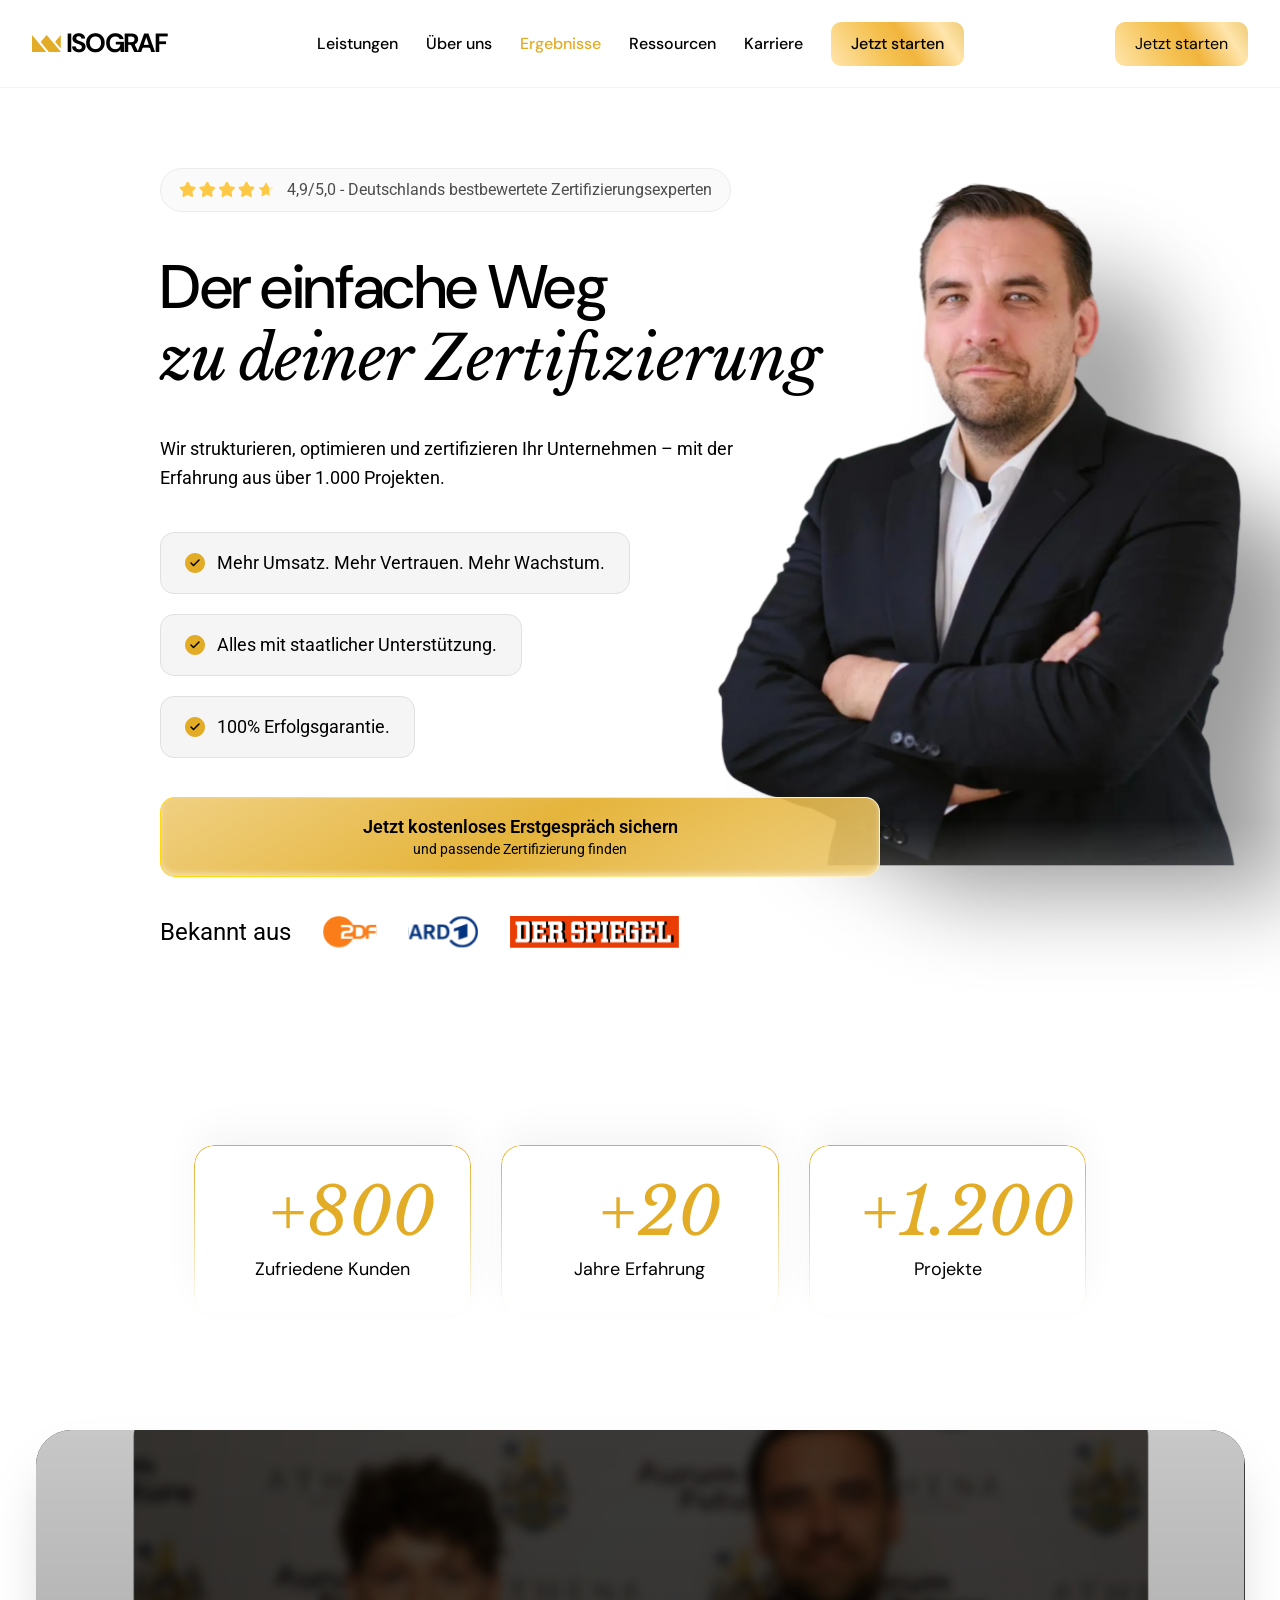
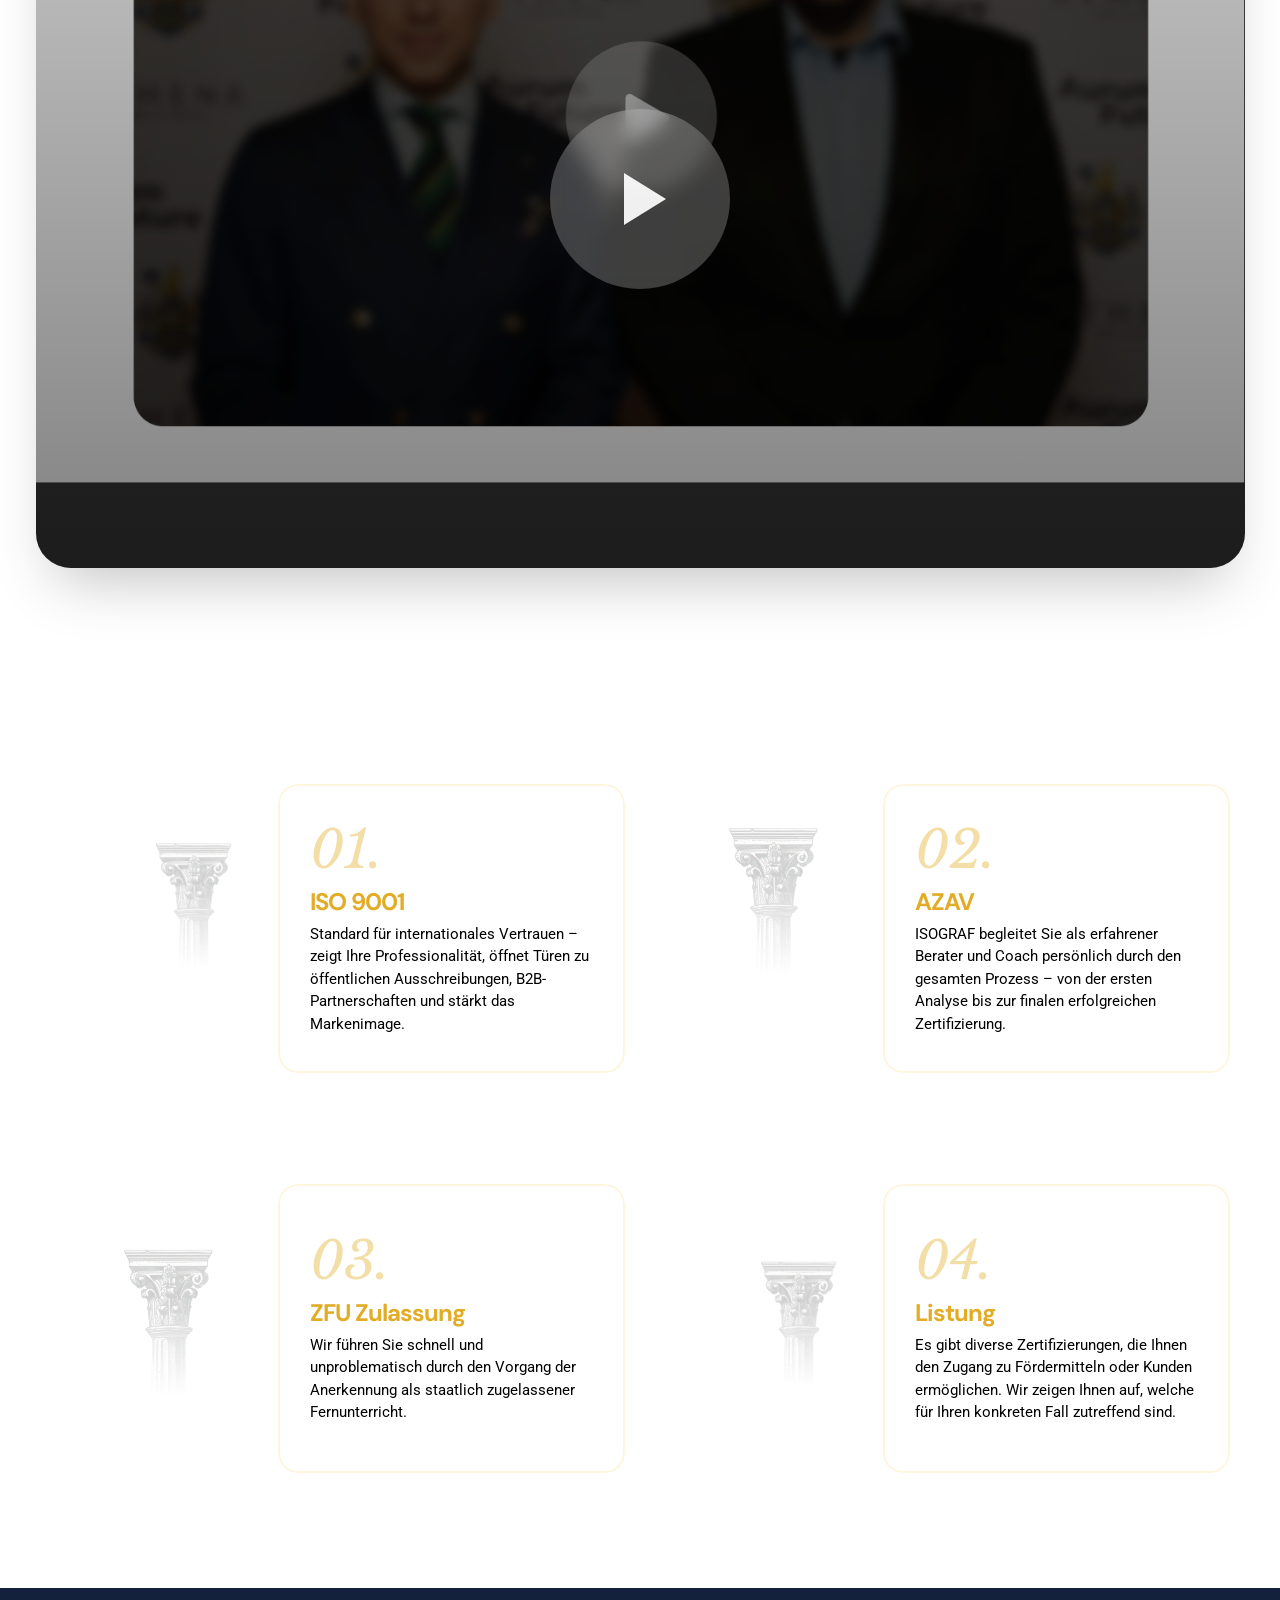
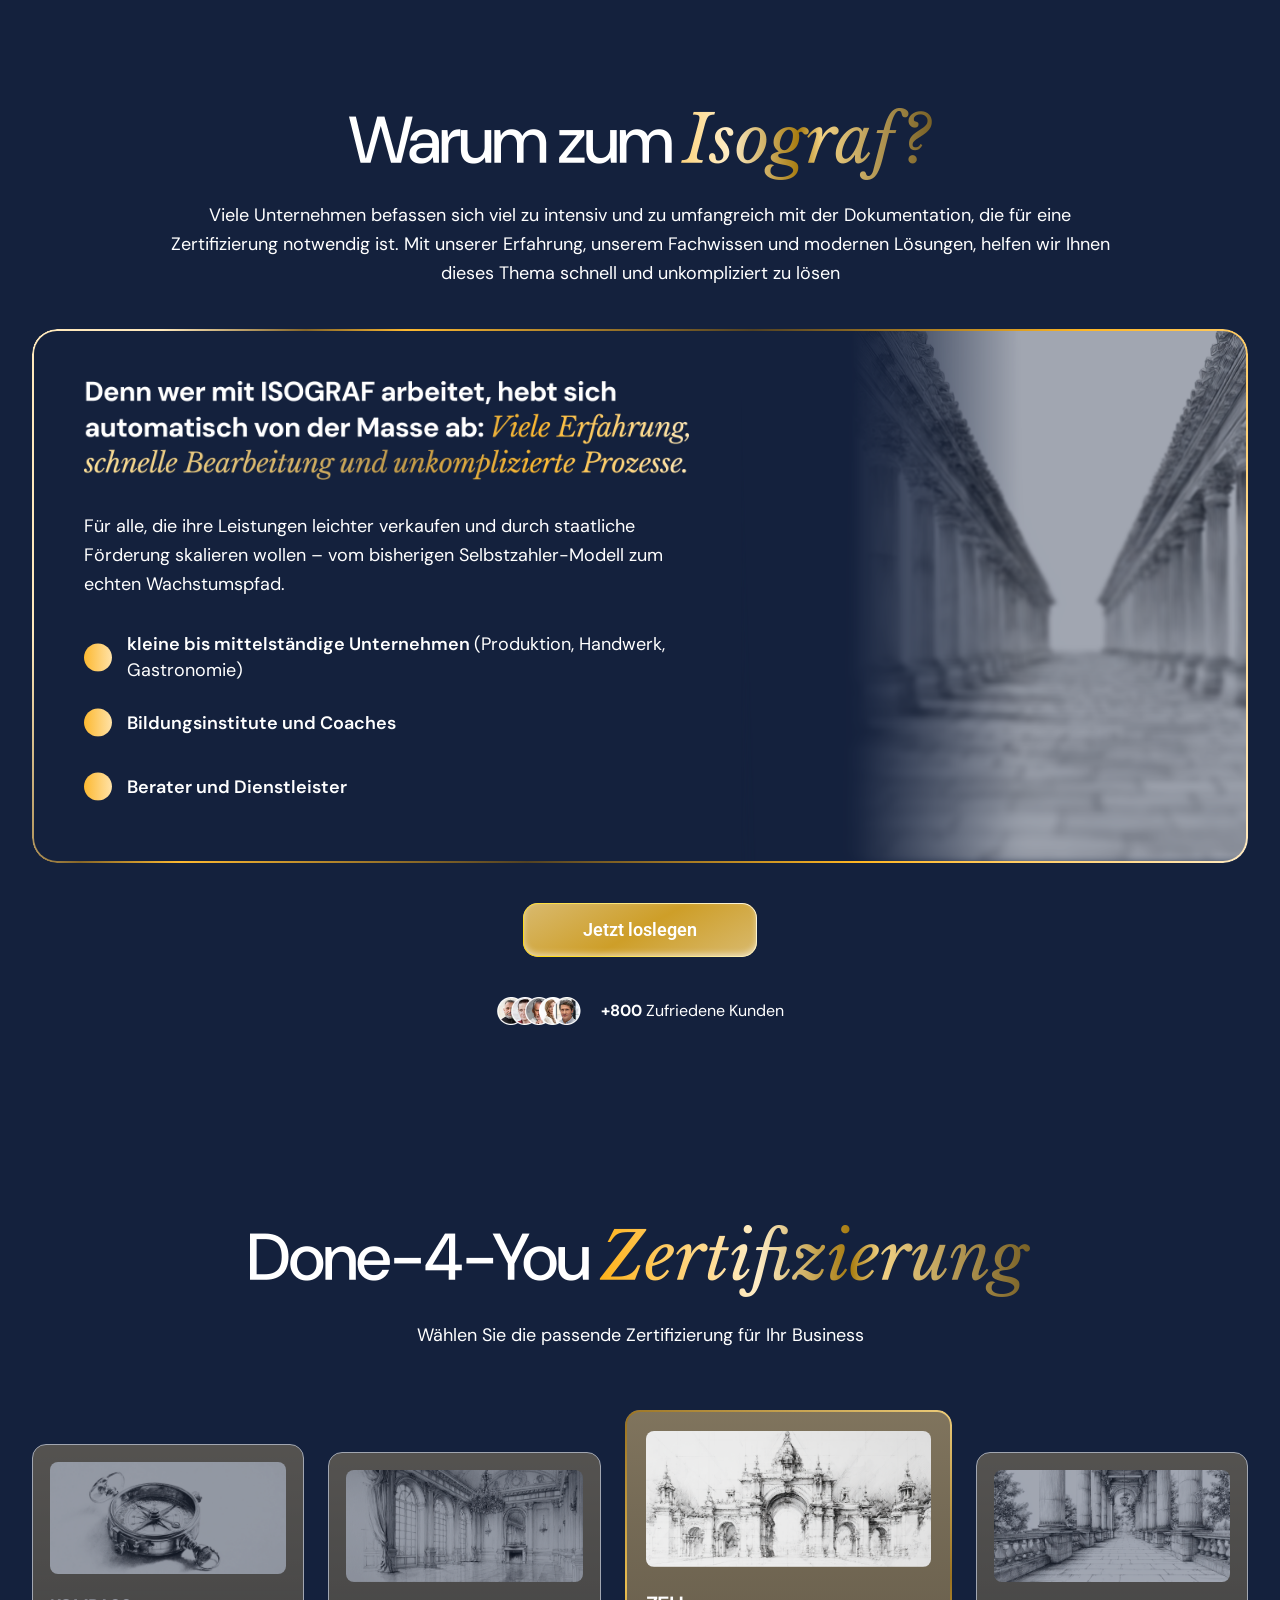
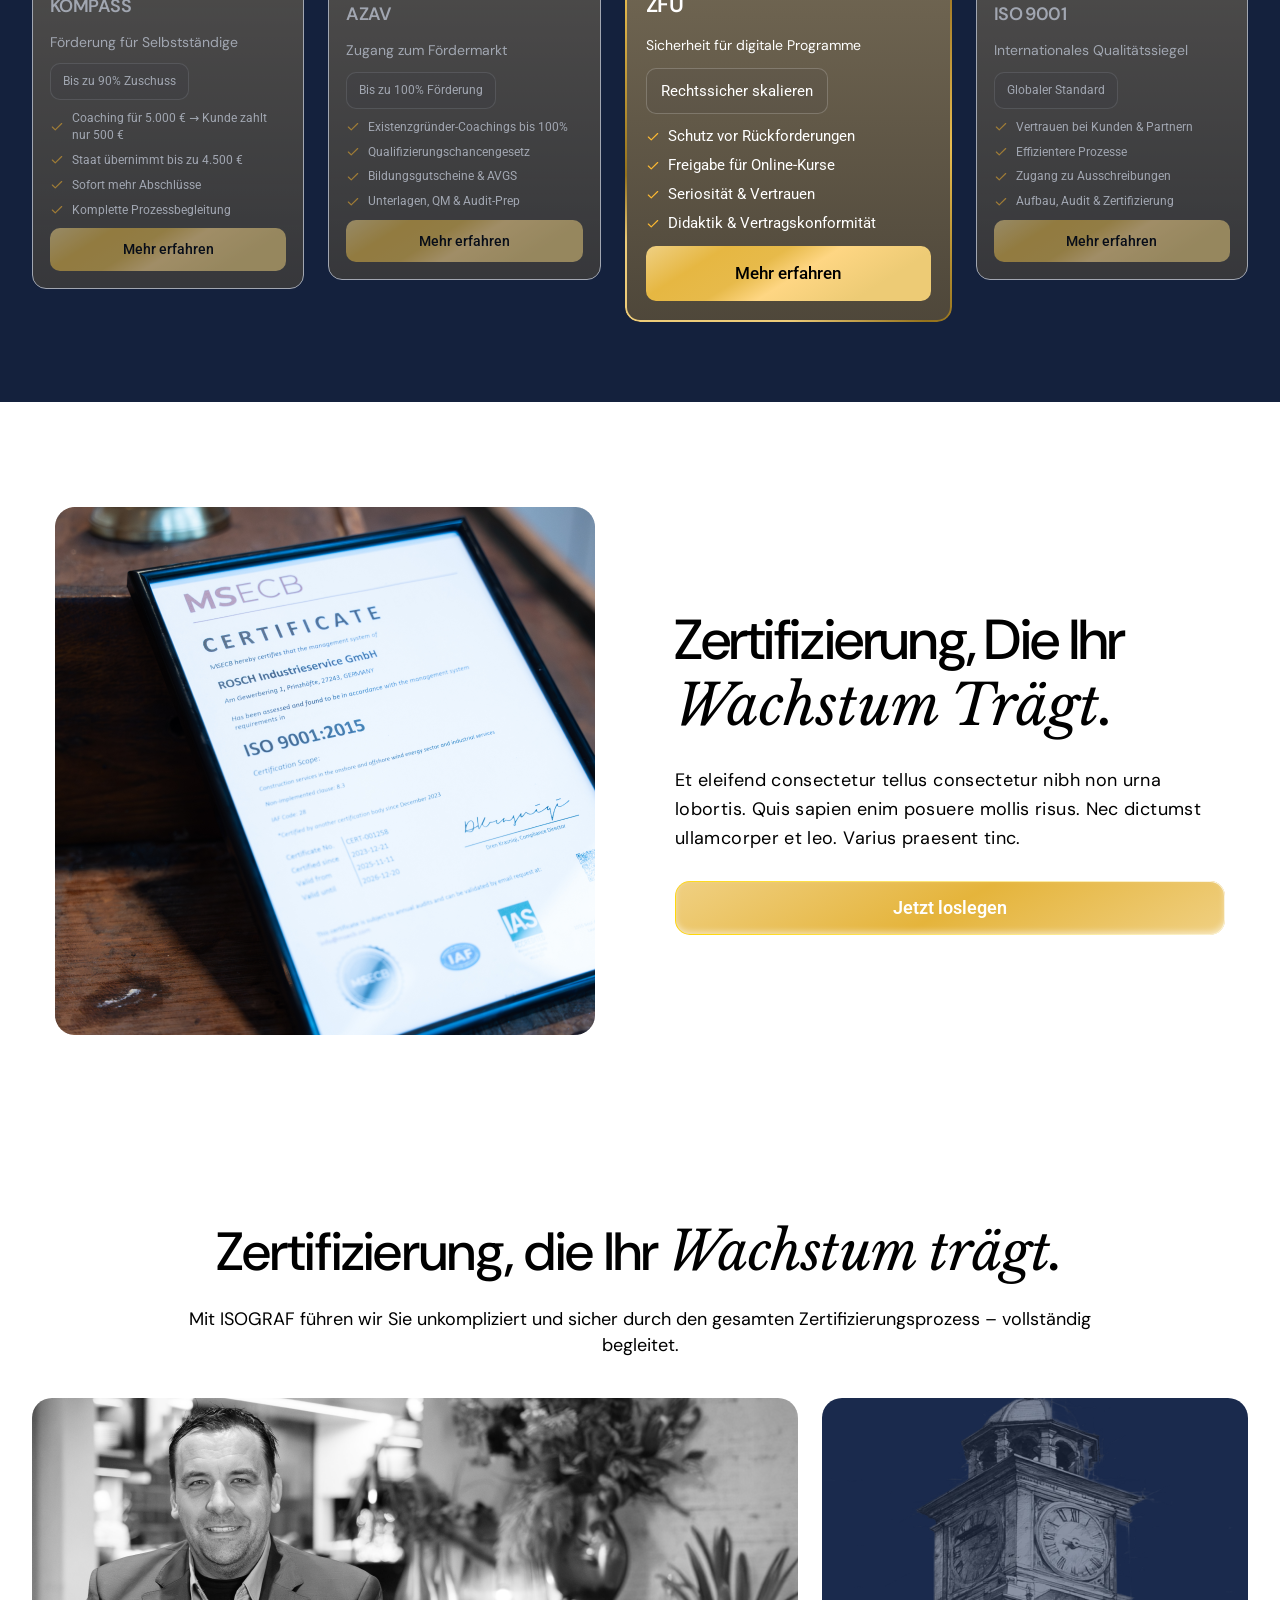
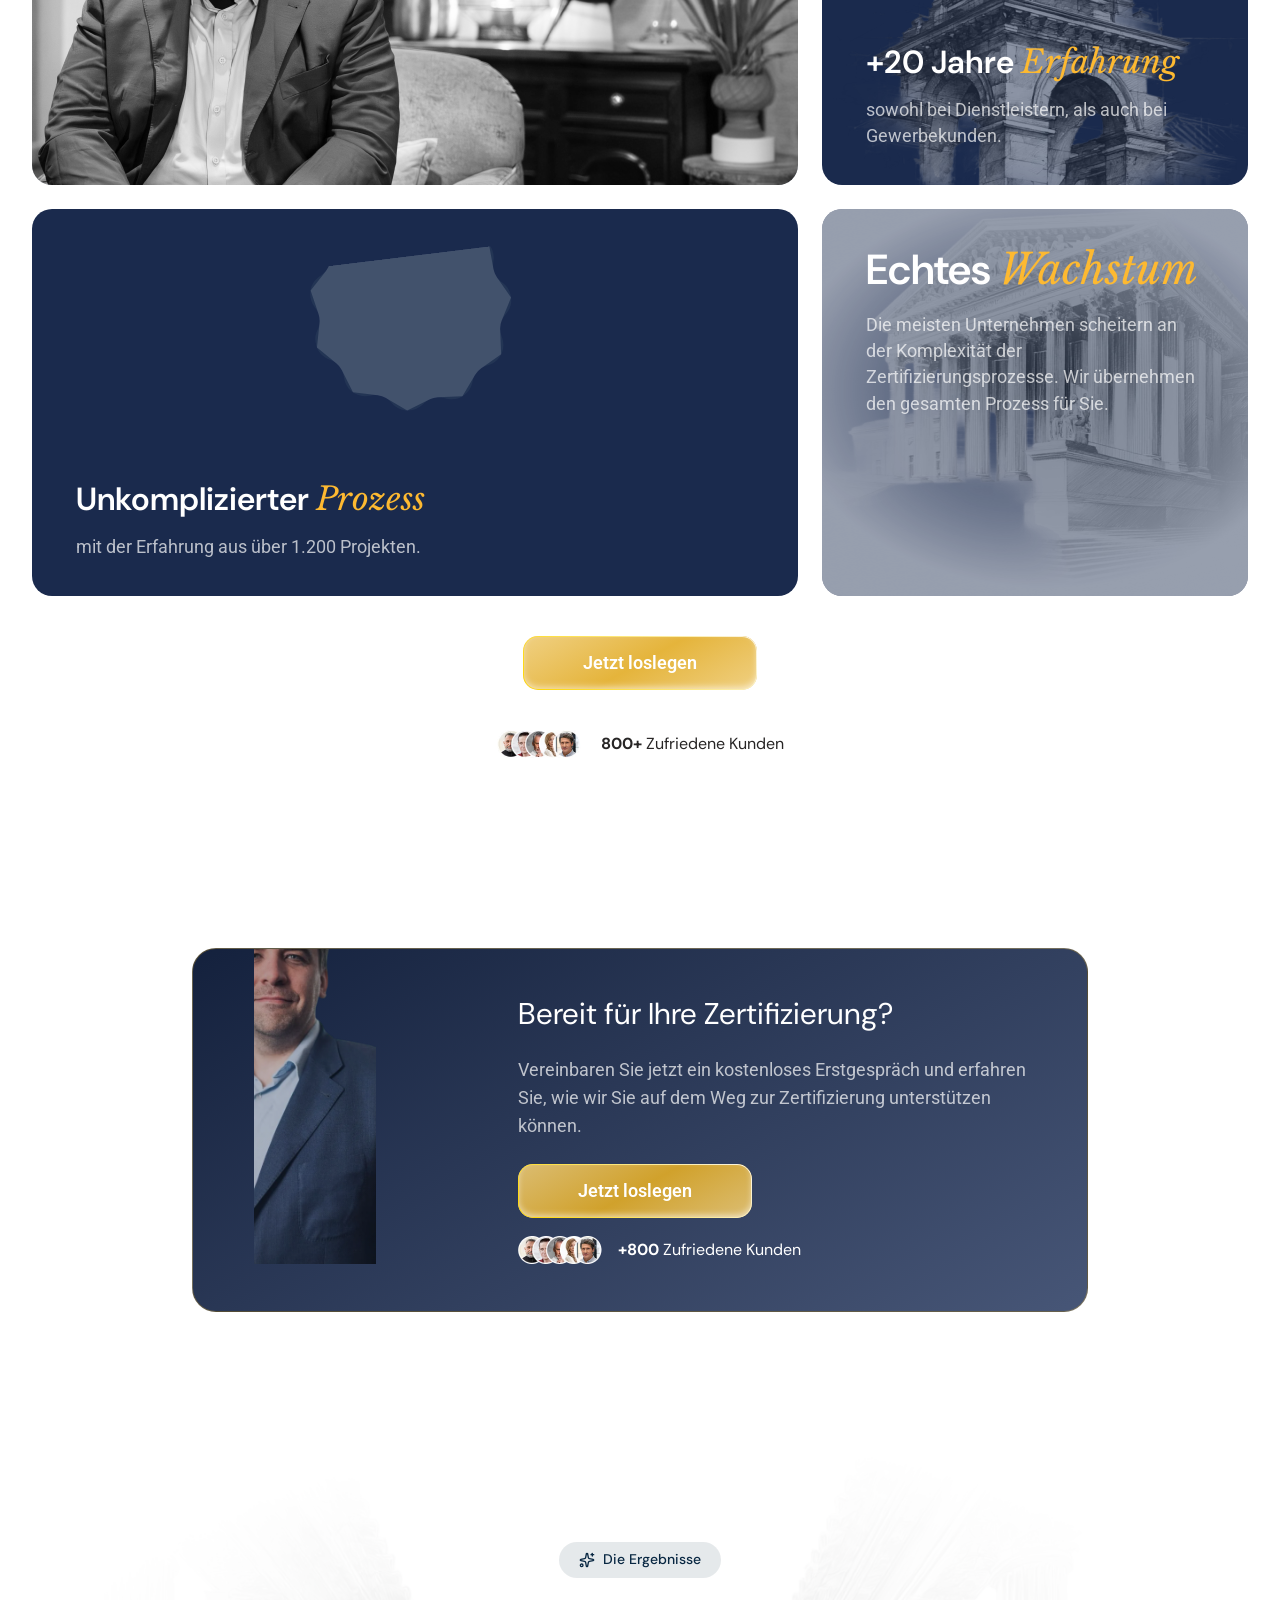
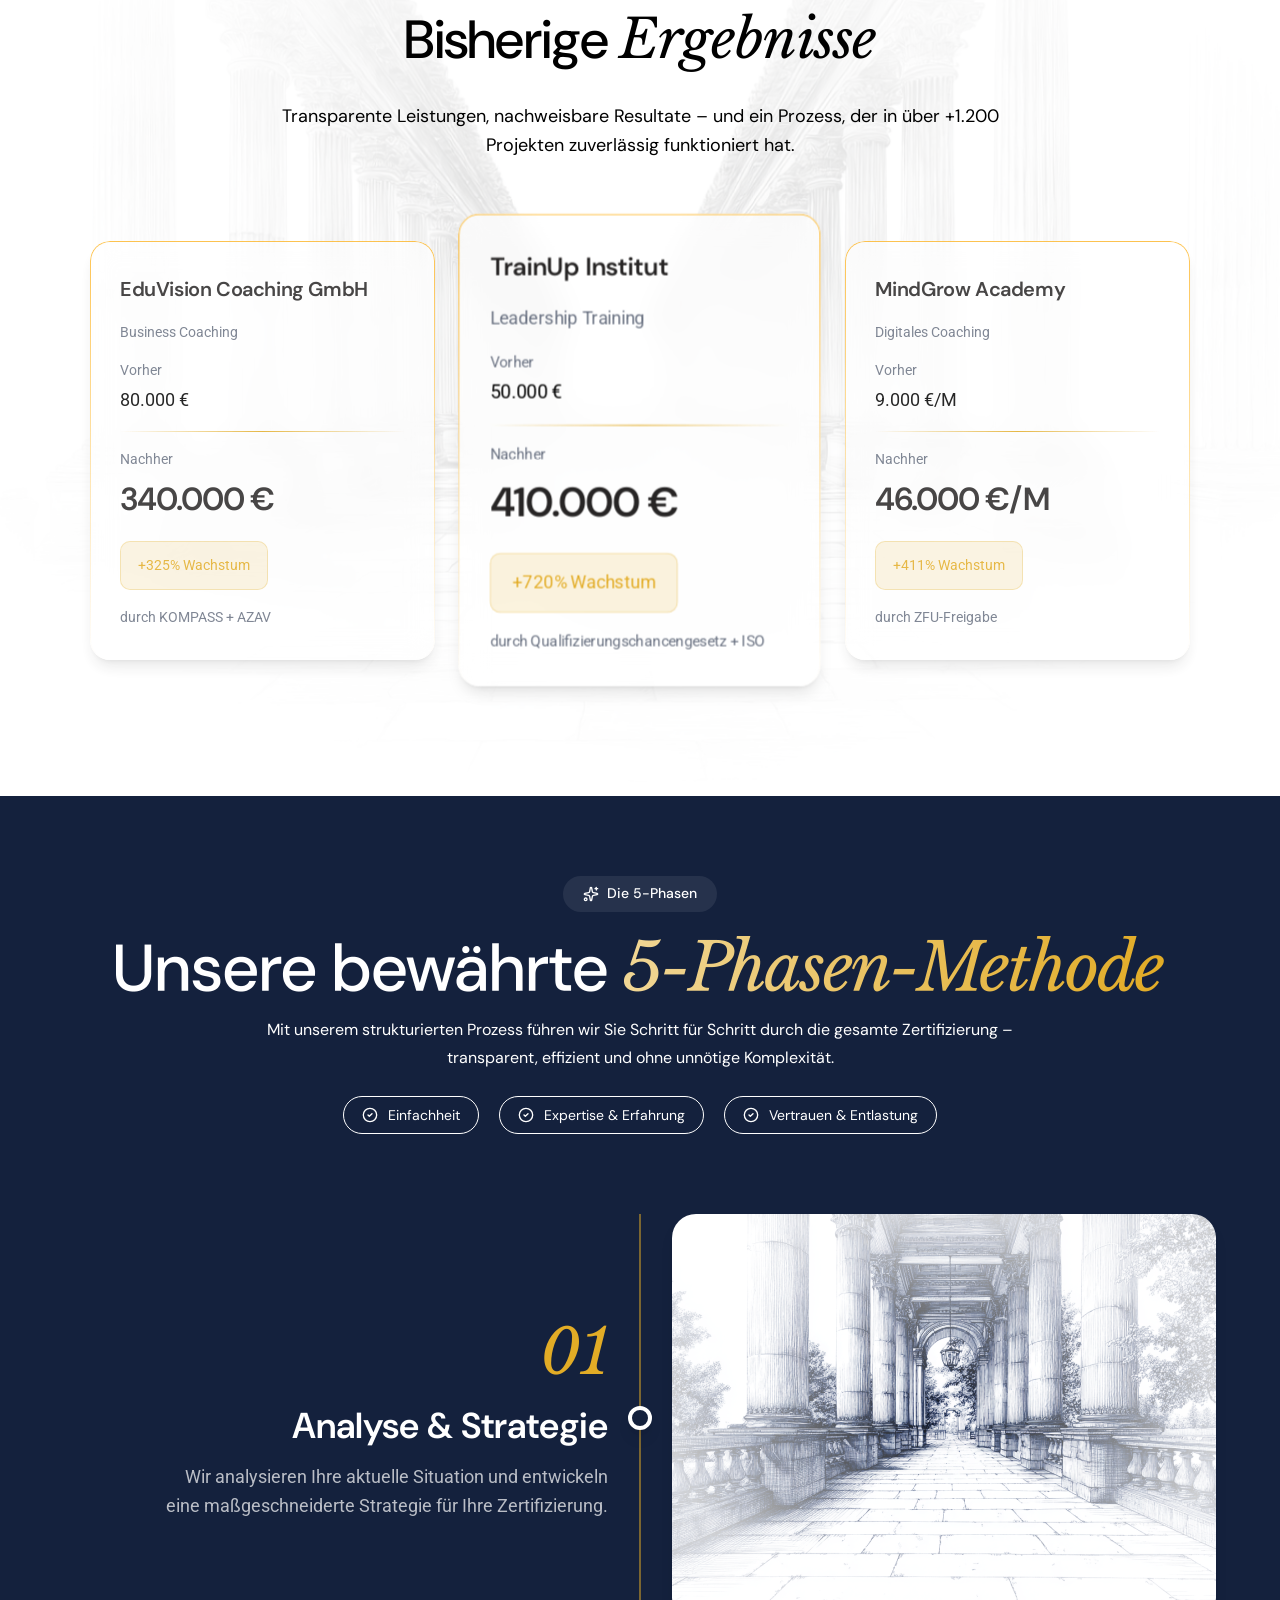
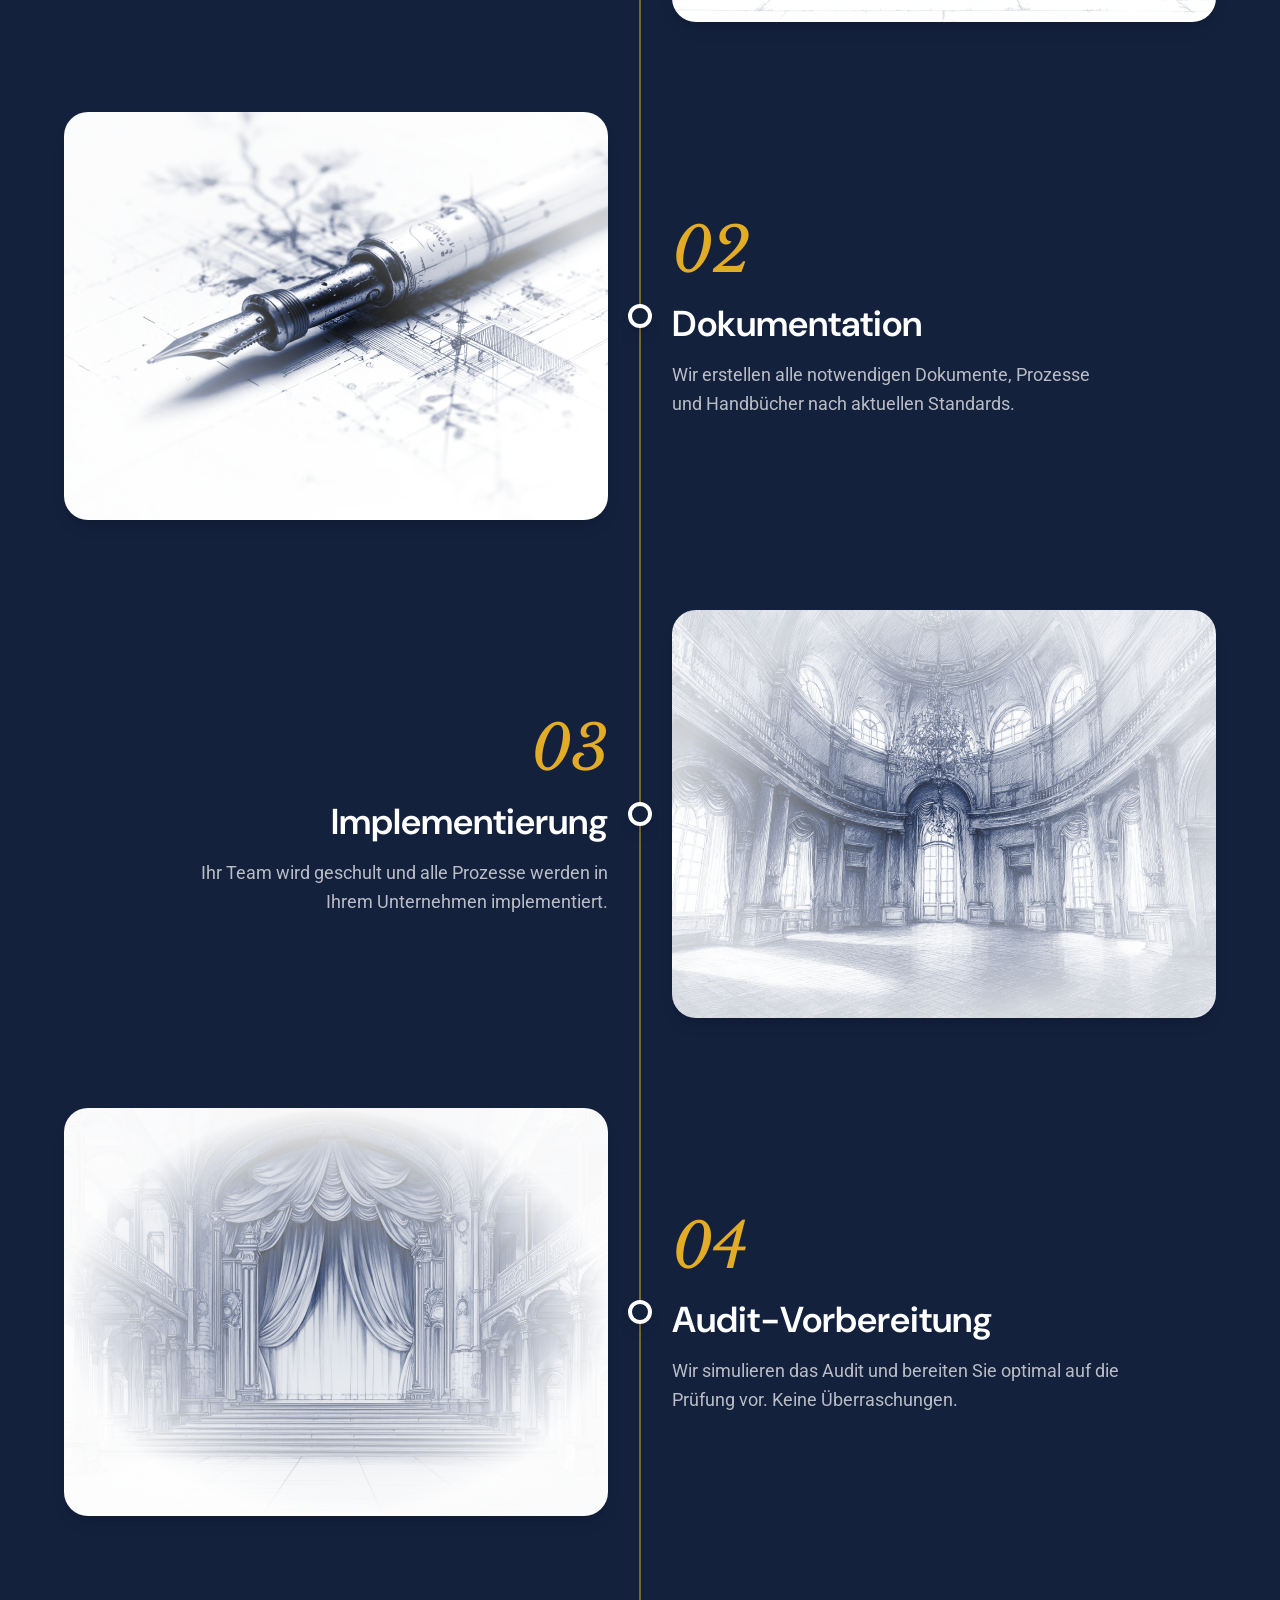
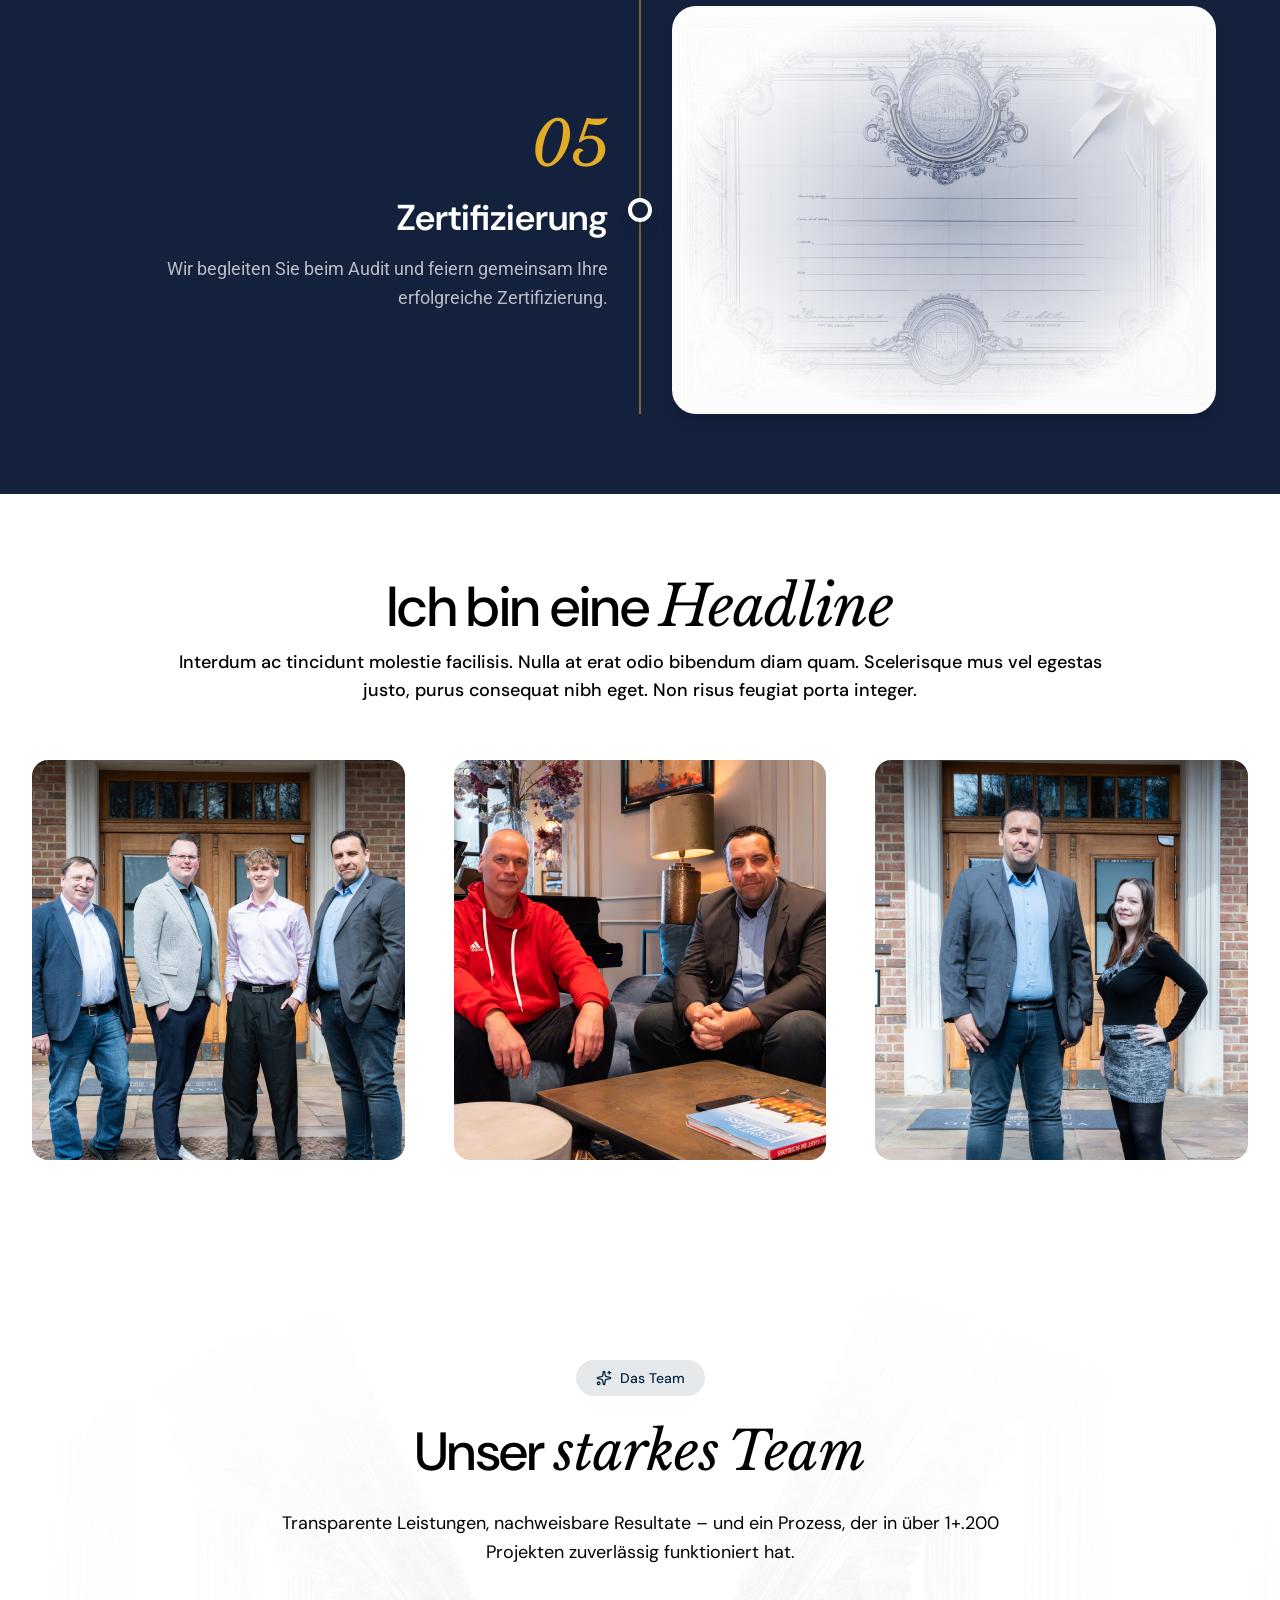
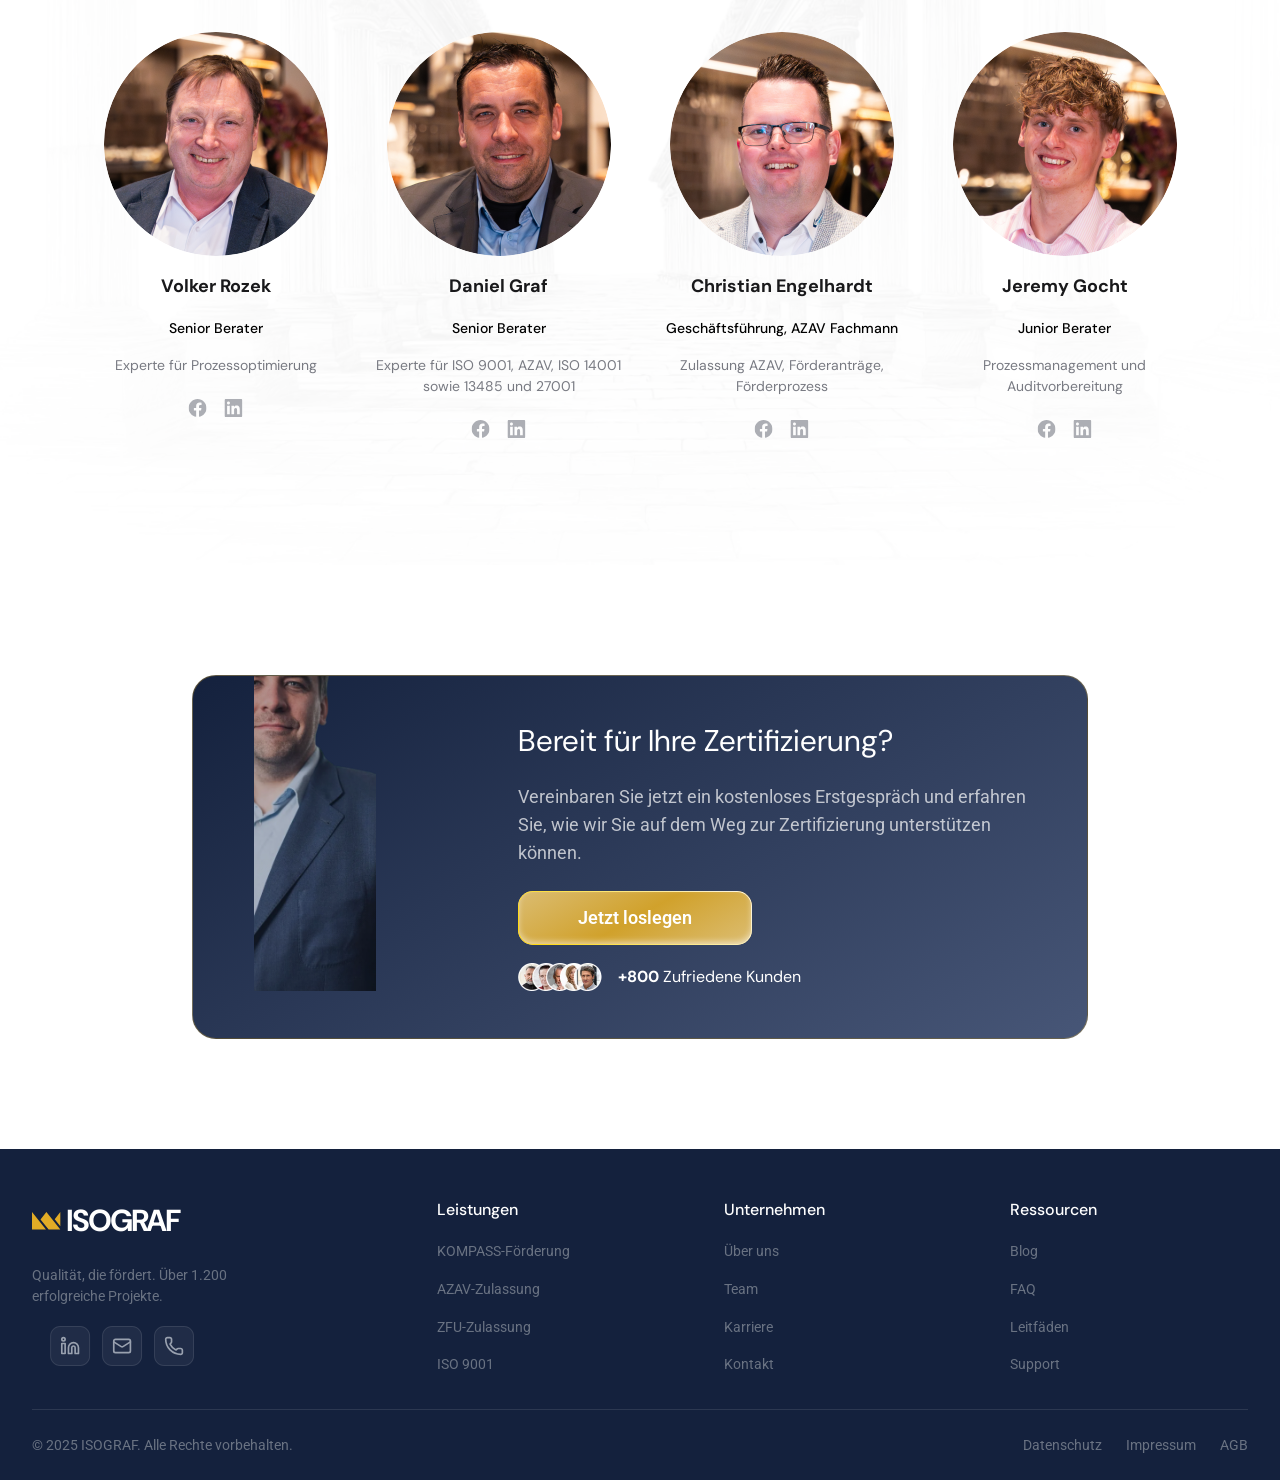
==== commit 944bb121: "V10.2b: buttons→links, video button→div (cherry-picked from V10.1-V10.5, NO hero CSS changes)" ====
--- a/index.html
+++ b/index.html
@@ -32,7 +32,7 @@
         <a href="#kontakt" class="btn-primary-sm">Jetzt starten</a>
         <button class="menu-toggle" type="button" aria-label="Menü öffnen" aria-controls="site-nav" aria-expanded="false">
           <span class="menu-toggle__bar"></span>
-        </button>
+        </a>
       </div>
     </div>
   </header>
@@ -107,7 +107,7 @@
       <div class="video-intro__frame" role="button" tabindex="0" aria-label="Imagevideo abspielen">
         <img class="video-intro__poster" src="assets/anima/4-coloumns.png" alt="ISOGRAF Imagevideo Vorschau" loading="lazy" />
         <span class="video-intro__play" aria-hidden="true"></span>
-      </div>
+      </a>
     </section>
 
     <!-- ====================== 4. COURSE MODULES (4 cards) ====================== -->
--- a/styles.css
+++ b/styles.css
@@ -58,7 +58,7 @@
 img { border: 0; }
 ul, ol { list-style: none; padding: 0; margin: 0; }
 a { color: inherit; text-decoration: none; }
-button, a.btn-cta, a.cert-card__btn {
+button {
   font: inherit;
   color: inherit;
   background: none;
@@ -66,7 +66,7 @@
   padding: 0;
   cursor: pointer;
 }
-a.btn-cta, a.cert-card__btn { display: inline-flex; text-decoration: none; }
+a.btn-cta, a.cert-card__btn { text-decoration: none; color: inherit; }
 button:focus-visible,
 a:focus-visible { outline: 2px solid var(--gold); outline-offset: 3px; border-radius: 4px; }
 h1, h2, h3, h4, p { margin: 0; }
@@ -304,7 +304,7 @@
   display: flex;
   align-items: center;
   padding: 80px 32px 140px 160px;
-  background: url("assets/anima/placeholder-image.png") 100% 100% / cover no-repeat var(--bg);
+  background: var(--bg);
   overflow: hidden;
   isolation: isolate;
 }
